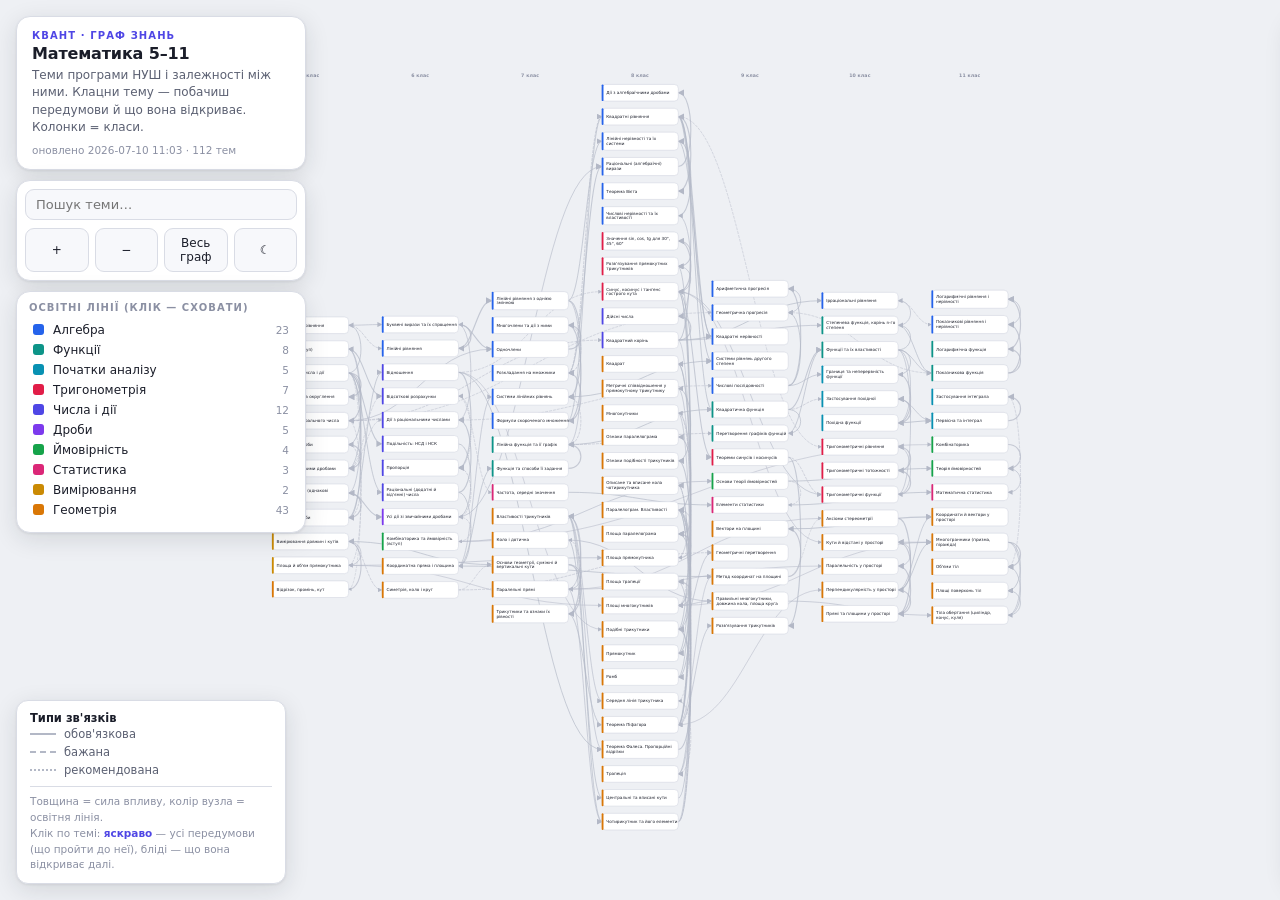
==== math.html @ bdcb6b63 "Уроки 6 класу: повний контент по всіх 8 етапах Усі 12 уроків 6 класу тепер мають наповнені етапи Спр" ====
<!doctype html>
<html lang="uk">
<head>
<meta charset="utf-8">
<meta name="viewport" content="width=device-width, initial-scale=1">
<title>Граф знань «Математика 5–11» — Квант</title>
</head>
<body>
<title>Граф знань «Математика 5–11» — Квант</title>
<style>
  :root {
    --bg:#eef0f4; --surface:#ffffff; --surface-2:#f7f8fb; --ink:#1a1d29;
    --muted:#5b6072; --faint:#8b90a3; --line:#d9dce5; --accent:#4f46e5;
    --edge:#b3b8c6; --shadow:0 6px 24px rgba(26,29,41,.12),0 1px 3px rgba(26,29,41,.08);
    --s-numbers:#4f46e5; --s-fractions:#7c3aed; --s-algebra:#2563eb; --s-functions:#0d9488;
    --s-calculus:#0891b2; --s-geometry:#d97706; --s-trigonometry:#e11d48;
    --s-probability:#16a34a; --s-data:#db2777; --s-measurement:#ca8a04;
    --node-stroke:#cdd1dd;
  }
  @media (prefers-color-scheme: dark){ :root{
    --bg:#0e1017; --surface:#191c26; --surface-2:#12151d; --ink:#e8eaf1;
    --muted:#9aa0b4; --faint:#6a7086; --line:#2a2e3c; --accent:#8b8bf5;
    --edge:#3a3f52; --shadow:0 8px 28px rgba(0,0,0,.45),0 1px 3px rgba(0,0,0,.4);
    --s-numbers:#8b8bf5; --s-fractions:#a78bfa; --s-algebra:#60a5fa; --s-functions:#2dd4bf;
    --s-calculus:#22d3ee; --s-geometry:#fbbf24; --s-trigonometry:#fb7185;
    --s-probability:#4ade80; --s-data:#f472b6; --s-measurement:#e3b341;
    --node-stroke:#333849;
  }}
  :root[data-theme="light"]{ --bg:#eef0f4;--surface:#ffffff;--surface-2:#f7f8fb;--ink:#1a1d29;--muted:#5b6072;--faint:#8b90a3;--line:#d9dce5;--accent:#4f46e5;--edge:#b3b8c6;--shadow:0 6px 24px rgba(26,29,41,.12),0 1px 3px rgba(26,29,41,.08);--s-numbers:#4f46e5;--s-fractions:#7c3aed;--s-algebra:#2563eb;--s-functions:#0d9488;--s-calculus:#0891b2;--s-geometry:#d97706;--s-trigonometry:#e11d48;--s-probability:#16a34a;--s-data:#db2777;--s-measurement:#ca8a04;--node-stroke:#cdd1dd; }
  :root[data-theme="dark"]{ --bg:#0e1017;--surface:#191c26;--surface-2:#12151d;--ink:#e8eaf1;--muted:#9aa0b4;--faint:#6a7086;--line:#2a2e3c;--accent:#8b8bf5;--edge:#3a3f52;--shadow:0 8px 28px rgba(0,0,0,.45),0 1px 3px rgba(0,0,0,.4);--s-numbers:#8b8bf5;--s-fractions:#a78bfa;--s-algebra:#60a5fa;--s-functions:#2dd4bf;--s-calculus:#22d3ee;--s-geometry:#fbbf24;--s-trigonometry:#fb7185;--s-probability:#4ade80;--s-data:#f472b6;--s-measurement:#e3b341;--node-stroke:#333849; }

  *{box-sizing:border-box;} html,body{height:100%;margin:0;}
  body{background:var(--bg);color:var(--ink);font-family:system-ui,-apple-system,"Segoe UI",Roboto,sans-serif;overflow:hidden;-webkit-font-smoothing:antialiased;}
  #app{position:fixed;inset:0;}
  svg#graph{width:100%;height:100%;display:block;touch-action:none;cursor:grab;}
  svg#graph.panning{cursor:grabbing;}

  .toolbar{position:absolute;top:16px;left:16px;z-index:5;display:flex;flex-direction:column;gap:10px;width:290px;max-width:calc(100vw - 32px);}
  .card{background:var(--surface);border:1px solid var(--line);border-radius:14px;box-shadow:var(--shadow);}
  .titlecard{padding:13px 15px;}
  .titlecard h1{margin:0;font-size:16px;letter-spacing:-.01em;}
  .titlecard p{margin:4px 0 0;font-size:12px;color:var(--muted);line-height:1.45;}
  .buildtag{margin-top:7px;font-size:10.5px;color:var(--faint);font-variant-numeric:tabular-nums;}
  .eyebrow{font-size:10px;text-transform:uppercase;letter-spacing:.11em;color:var(--accent);font-weight:600;margin-bottom:3px;}
  .searchrow{display:flex;padding:8px;gap:6px;}
  .searchrow input{flex:1;font:inherit;font-size:13px;padding:7px 10px;border:1px solid var(--line);border-radius:9px;background:var(--surface-2);color:var(--ink);}
  .searchrow input:focus{outline:2px solid var(--accent);outline-offset:1px;}
  .controls{display:flex;gap:6px;padding:0 8px 8px;}
  .controls button{flex:1;font:inherit;font-size:12px;font-weight:500;background:var(--surface-2);color:var(--ink);border:1px solid var(--line);border-radius:9px;padding:7px 4px;cursor:pointer;}
  .controls button:hover{border-color:var(--accent);}
  .controls button:focus-visible{outline:2px solid var(--accent);outline-offset:2px;}

  .strands{padding:10px 12px 12px;max-height:38vh;overflow:auto;}
  .strands h2{margin:0 0 7px;font-size:10px;text-transform:uppercase;letter-spacing:.1em;color:var(--faint);font-weight:600;}
  .srow{display:flex;align-items:center;gap:9px;font-size:12px;padding:3px 4px;border-radius:7px;cursor:pointer;color:var(--ink);user-select:none;}
  .srow:hover{background:var(--surface-2);}
  .srow.off{opacity:.4;}
  .srow .dot{width:11px;height:11px;border-radius:3px;flex:none;}
  .srow .cnt{margin-left:auto;font-size:10.5px;color:var(--faint);font-variant-numeric:tabular-nums;}

  .legend2{position:absolute;bottom:16px;left:16px;z-index:5;background:var(--surface);border:1px solid var(--line);border-radius:12px;box-shadow:var(--shadow);padding:10px 13px;font-size:11.5px;color:var(--muted);max-width:270px;}
  .legend2 b{color:var(--ink);font-weight:600;}
  .legend2 .lrow{display:flex;align-items:center;gap:8px;padding:2px 0;}
  .legend2 .ln{width:26px;height:0;border-top:2px solid var(--edge);flex:none;}
  .legend2 .hint{margin-top:7px;padding-top:7px;border-top:1px solid var(--line);font-size:10.5px;color:var(--faint);line-height:1.5;}

  .panel{position:absolute;top:16px;right:16px;bottom:16px;z-index:6;width:322px;max-width:calc(100vw - 32px);background:var(--surface);border:1px solid var(--line);border-radius:16px;box-shadow:var(--shadow);display:flex;flex-direction:column;transform:translateX(calc(100% + 24px));transition:transform .28s cubic-bezier(.4,0,.2,1);overflow:hidden;}
  .panel.open{transform:none;}
  @media (prefers-reduced-motion:reduce){.panel{transition:none;}}
  .phead{padding:17px 18px 13px;border-bottom:1px solid var(--line);position:relative;}
  .phead .chips{display:flex;gap:6px;margin-bottom:8px;flex-wrap:wrap;}
  .phead .chip{font-size:11px;font-weight:600;padding:3px 9px;border-radius:999px;color:#fff;}
  .phead .chip.grade{background:var(--surface-2);color:var(--muted);border:1px solid var(--line);}
  .phead h3{margin:0;font-size:17px;line-height:1.25;letter-spacing:-.01em;padding-right:28px;}
  .pclose{position:absolute;top:13px;right:13px;width:26px;height:26px;border:1px solid var(--line);background:var(--surface-2);border-radius:8px;cursor:pointer;color:var(--muted);font-size:14px;display:grid;place-items:center;}
  .pclose:hover{color:var(--ink);border-color:var(--accent);}
  .pbody{padding:15px 18px 20px;overflow-y:auto;}
  .metrics{display:grid;grid-template-columns:1fr 1fr 1fr;gap:8px;margin-bottom:16px;}
  .metric{background:var(--surface-2);border:1px solid var(--line);border-radius:10px;padding:8px 9px;}
  .metric .k{font-size:9.5px;text-transform:uppercase;letter-spacing:.05em;color:var(--faint);}
  .metric .v{font-size:14px;font-weight:600;margin-top:2px;font-variant-numeric:tabular-nums;}
  .slabel{font-size:10px;text-transform:uppercase;letter-spacing:.09em;color:var(--faint);font-weight:600;margin:16px 0 8px;}
  ul.clean{list-style:none;margin:0;padding:0;display:flex;flex-direction:column;gap:6px;}
  ul.clean.bul li{position:relative;padding-left:15px;font-size:12.5px;color:var(--muted);line-height:1.4;}
  ul.clean.bul li::before{content:"";position:absolute;left:2px;top:7px;width:5px;height:5px;border-radius:50%;background:var(--accent);}
  .lnode{display:flex;align-items:stretch;gap:8px;width:100%;text-align:left;background:var(--surface-2);border:1px solid var(--line);border-radius:9px;padding:8px 10px;cursor:pointer;font:inherit;color:var(--ink);}
  .lnode:hover{border-color:var(--accent);background:var(--surface);}
  .lnode:focus-visible{outline:2px solid var(--accent);outline-offset:1px;}
  .lnode .bar{width:4px;border-radius:3px;flex:none;}
  .lnode .lt{flex:1;font-size:12.5px;line-height:1.3;}
  .lnode .meta{font-size:10.5px;color:var(--faint);margin-top:2px;font-variant-numeric:tabular-nums;}
  .empty{font-size:12px;color:var(--faint);font-style:italic;}
  .pathwrap{display:flex;flex-wrap:wrap;gap:6px;}
  .pchip{font:inherit;font-size:11.5px;color:var(--ink);background:var(--surface-2);border:1px solid var(--line);border-left:3px solid var(--c,var(--accent));border-radius:7px;padding:5px 9px;cursor:pointer;line-height:1.2;text-align:left;}
  .pchip:hover{border-color:var(--accent);background:var(--surface);}
  .pchip:focus-visible{outline:2px solid var(--accent);outline-offset:1px;}
  .pchip b{color:var(--faint);font-weight:700;margin-right:4px;font-variant-numeric:tabular-nums;}
  .pathmeta{font-size:11.5px;color:var(--faint);margin-top:8px;font-variant-numeric:tabular-nums;}

  .edge{fill:none;transition:opacity .18s,stroke-width .18s;}
  .node-rect{transition:opacity .18s,stroke .18s;}
  .node-g{cursor:pointer;} .node-g text{user-select:none;pointer-events:none;}
  .hidden{display:none;} .dim{opacity:.08;} .edge.dim{opacity:.05;}
  .grade-head{font-size:13px;font-weight:700;fill:var(--faint);letter-spacing:.02em;}
  .node-title{font-size:11.5px;font-weight:500;} .node-badge{font-size:9px;font-weight:700;}
  @media (max-width:760px){ .strands,.legend2{display:none;} .toolbar{width:210px;} .panel{width:calc(100vw - 32px);} }

  /* --- Кнопка «Відкрити урок» в панелі --- */
  .open-lesson{display:flex;align-items:center;justify-content:center;gap:8px;width:100%;margin:2px 0 4px;padding:11px 14px;font:inherit;font-size:14px;font-weight:600;color:#fff;background:var(--accent);border:none;border-radius:11px;cursor:pointer;box-shadow:var(--shadow);}
  .open-lesson:hover{filter:brightness(1.06);}
  .open-lesson:focus-visible{outline:2px solid var(--ink);outline-offset:2px;}

  /* --- Модальне вікно уроку --- */
  .lesson-modal{position:fixed;inset:0;z-index:20;background:rgba(10,12,20,.55);backdrop-filter:blur(3px);display:none;align-items:flex-start;justify-content:center;padding:24px 16px;overflow:auto;}
  .lesson-modal.open{display:flex;}
  /* Повна сторінка-урок (дизайн pifagor) у fullscreen-iframe — стилі ізольовані */
  .lesson-frame{position:fixed;inset:0;z-index:30;background:var(--bg);display:none;}
  .lesson-frame.open{display:block;}
  .lesson-frame iframe{width:100%;height:100%;border:none;display:block;}
  .lesson-sheet{background:var(--bg);border:1px solid var(--line);border-radius:18px;box-shadow:0 24px 70px rgba(0,0,0,.4);width:100%;max-width:1000px;margin:auto;overflow:hidden;display:flex;flex-direction:column;max-height:calc(100vh - 48px);}
  /* Розкладка «як pifagor»: дві білі картки (степер + контент) на лавандовому тлі */
  .lesson-body-row{display:flex;align-items:stretch;flex:1;min-height:0;gap:14px;padding:14px;}
  .lesson-stepper{flex:none;width:216px;align-self:stretch;overflow-y:auto;background:var(--surface);border:1px solid var(--line);border-radius:16px;padding:16px 12px;box-shadow:var(--shadow);}
  .ls-steptitle{font-size:10px;text-transform:uppercase;letter-spacing:.11em;color:var(--faint);font-weight:700;margin:2px 0 12px 8px;}
  .ls-steplist{position:relative;display:flex;flex-direction:column;gap:2px;}
  .ls-steplist::before{content:'';position:absolute;left:18px;top:16px;bottom:16px;width:2px;background:var(--line);z-index:0;}
  .ls-step{position:relative;display:flex;align-items:center;gap:11px;width:100%;text-align:left;font:inherit;color:var(--muted);background:none;border:none;padding:8px 10px 8px 34px;border-radius:10px;cursor:pointer;transition:background .12s,color .12s;}
  .ls-step:hover{background:var(--surface-2);}
  .ls-dot{position:absolute;left:12px;top:50%;transform:translateY(-50%);width:12px;height:12px;border-radius:50%;border:2px solid var(--edge);background:var(--surface);z-index:1;transition:background .15s,border-color .15s,box-shadow .15s;}
  .ls-step .ls-ic{font-size:15px;flex:none;line-height:1;}
  .ls-step .ls-lb{font-size:13px;font-weight:600;}
  .ls-step.done{color:var(--muted);}
  .ls-step.done .ls-dot{background:var(--accent);border-color:var(--accent);}
  .ls-step.active{background:color-mix(in srgb,var(--accent) 13%,transparent);}
  .ls-step.active .ls-dot{background:var(--accent);border-color:var(--accent);box-shadow:0 0 0 4px color-mix(in srgb,var(--accent) 18%,transparent);}
  .ls-step.active .ls-lb{color:var(--accent);font-weight:700;}
  .ls-step.upcoming{color:var(--faint);}
  .ls-step.empty .ls-lb{opacity:.6;}
  .ls-step.empty.active .ls-lb{opacity:1;}
  .ls-empty{color:var(--faint);font-style:italic;font-size:14px;margin:12px 0 4px;}
  .ls-stage{scroll-margin-top:14px;}
  .ls-stage+.ls-stage{margin-top:24px;padding-top:22px;border-top:1px solid var(--line);}
  .ls-overline{display:flex;align-items:center;gap:8px;font-size:10.5px;font-weight:700;text-transform:uppercase;letter-spacing:.1em;color:var(--accent);margin:6px 0 6px;}
  .ls-overline::before{content:'';width:7px;height:7px;border-radius:50%;background:var(--accent);flex:none;}
  .ls-stage.empty .ls-overline{opacity:.6;}
  .ls-lesson-title{font-size:26px;line-height:1.15;letter-spacing:-.01em;margin:2px 0 8px;color:var(--ink);}
  @media (max-width:760px){
    .lesson-body-row{flex-direction:column;padding:10px;gap:10px;}
    .lesson-stepper{width:auto;overflow-y:visible;}
    .ls-steplist{flex-direction:row;flex-wrap:wrap;gap:4px;}
    .ls-steplist::before{display:none;}
    .ls-step{width:auto;padding:6px 10px;}
    .ls-dot{display:none;}
  }
  .lesson-topbar{flex:none;display:flex;align-items:flex-start;justify-content:space-between;gap:16px;padding:18px 22px;background:var(--surface);border-bottom:1px solid var(--line);}
  .lesson-sub{font-size:11px;text-transform:uppercase;letter-spacing:.1em;color:var(--accent);font-weight:700;}
  .lesson-topbar h2{margin:3px 0 0;font-size:22px;letter-spacing:-.01em;}
  .lesson-close{flex:none;width:34px;height:34px;border:1px solid var(--line);background:var(--surface-2);border-radius:10px;cursor:pointer;color:var(--muted);font-size:16px;display:grid;place-items:center;}
  .lesson-close:hover{color:var(--ink);border-color:var(--accent);}
  .lesson-scroll{flex:1;min-width:0;overflow-y:auto;background:var(--surface);border:1px solid var(--line);border-radius:16px;box-shadow:var(--shadow);padding:20px 30px 34px;}
  .lesson-scroll p{line-height:1.65;font-size:15.5px;color:var(--ink);margin:14px 0;}
  .lesson-scroll .muted{color:var(--muted);}
  .lesson-scroll code{background:var(--surface-2);border:1px solid var(--line);border-radius:5px;padding:1px 6px;font-family:ui-monospace,"Cascadia Code",Consolas,monospace;font-size:.92em;color:var(--accent);}
  .lesson-scroll ol,.lesson-scroll ul{line-height:1.6;font-size:15px;padding-left:22px;}
  .lesson-scroll li{margin:6px 0;}
  .fig{margin:20px 0;padding:16px;background:var(--surface);border:1px solid var(--line);border-radius:14px;text-align:center;}
  .fig svg{max-width:100%;height:auto;}
  .fig figcaption{margin-top:10px;font-size:13px;color:var(--muted);line-height:1.5;text-align:left;}
  .callout{margin:20px 0;padding:14px 16px;border-radius:12px;border:1px solid var(--line);border-left-width:4px;background:var(--surface);}
  .callout h4{margin:0 0 6px;font-size:14px;}
  .callout.rule{border-left-color:var(--accent);}
  .callout.tip{border-left-color:var(--s-functions);}
  .callout.warn{border-left-color:var(--s-recommended,#d97706);border-left-color:var(--s-geometry);}
  .example{margin:20px 0;padding:16px 18px;background:var(--surface-2);border:1px solid var(--line);border-radius:14px;}
  .example .ex-title{font-size:13px;font-weight:700;text-transform:uppercase;letter-spacing:.05em;color:var(--accent);}
  .example .ex-intro{margin:6px 0 12px;font-size:15px;}
  .ex-steps{display:flex;flex-direction:column;gap:2px;margin:0;padding:0;list-style:none;}
  .ex-step{display:grid;grid-template-columns:minmax(110px,auto) 1fr;gap:14px;align-items:baseline;padding:7px 0;border-top:1px dashed var(--line);}
  .ex-step:first-child{border-top:none;}
  .ex-expr{font-size:16px;font-weight:600;color:var(--ink);}
  /* Формули (легкий LaTeX-рендер) */
  .msqrt{display:inline-flex;align-items:flex-start;white-space:nowrap;}
  .msqrt>.mrad{font-size:1.28em;line-height:.9;margin-right:1px;}
  .msqrt>.mradx{border-top:1.6px solid currentColor;padding:.14em .28em 0 .12em;}
  .mfrac{display:inline-flex;flex-direction:column;vertical-align:middle;text-align:center;margin:0 .18em;font-size:.94em;}
  .mfrac>.mnum{border-bottom:1.6px solid currentColor;padding:0 .38em .05em;}
  .mfrac>.mden{padding:.05em .38em 0;}
  .lesson-scroll sup{font-size:.72em;line-height:0;}
  .lesson-scroll sub{font-size:.72em;line-height:0;}
  .ex-note{font-size:12.5px;color:var(--muted);}
  .ex-answer{margin-top:12px;padding:9px 13px;background:var(--accent);color:#fff;border-radius:9px;font-weight:600;font-size:14.5px;display:inline-block;}
  /* --- Квіз --- */
  .quiz{margin-top:28px;padding-top:20px;border-top:2px solid var(--line);}
  .quiz h3{font-size:18px;margin:0 0 4px;}
  .quiz .qsub{font-size:13px;color:var(--muted);margin:0 0 16px;}
  .qcard{margin:14px 0;padding:15px 16px;border:1px solid var(--line);border-radius:13px;background:var(--surface);}
  .qcard .qq{font-weight:600;font-size:15px;margin:0 0 11px;line-height:1.45;}
  .qopts{display:flex;flex-direction:column;gap:8px;}
  .qopt{display:flex;align-items:center;gap:10px;padding:10px 12px;border:1.5px solid var(--line);border-radius:10px;cursor:pointer;font-size:14.5px;transition:border-color .12s,background .12s;}
  .qopt:hover{border-color:var(--accent);}
  .qopt input{accent-color:var(--accent);width:16px;height:16px;flex:none;}
  .qopt.correct{border-color:#16a34a;background:rgba(22,163,74,.12);font-weight:600;}
  .qopt.wrong{border-color:#dc2626;background:rgba(220,38,38,.10);}
  .qopt input:disabled{cursor:default;}
  .qexplain{margin-top:10px;font-size:13.5px;color:var(--muted);line-height:1.55;display:none;}
  .qexplain.show{display:block;}
  .qexplain.ok{color:#16a34a;}
  .qexplain b{color:var(--ink);}
  .quiz-progress{height:8px;background:var(--surface-2);border:1px solid var(--line);border-radius:99px;overflow:hidden;margin:4px 0 18px;}
  .quiz-bar{height:100%;width:0;background:linear-gradient(90deg,var(--accent),#16a34a);border-radius:99px;transition:width .35s ease;}
  .quiz-actions{display:flex;align-items:center;gap:14px;margin-top:18px;flex-wrap:wrap;}
  .quiz-check{padding:11px 22px;font:inherit;font-size:15px;font-weight:600;color:#fff;background:var(--accent);border:none;border-radius:11px;cursor:pointer;}
  .quiz-check:hover{filter:brightness(1.06);}
  .quiz-score{font-size:14px;font-weight:500;color:var(--muted);}
  .quiz-done{margin-top:16px;padding:16px 18px;border-radius:13px;background:rgba(22,163,74,.12);border:1px solid #16a34a;font-size:15.5px;line-height:1.5;}
  @media (prefers-reduced-motion:reduce){.qopt,.quiz-bar{transition:none;}}
</style>

<div id="app">
  <svg id="graph" role="application" aria-label="Граф знань з математики 5–11 класи">
    <defs>
      <marker id="arrow" viewBox="0 0 8 8" refX="7" refY="4" markerWidth="6" markerHeight="6" orient="auto-start-reverse">
        <path d="M0,0 L8,4 L0,8 z" fill="context-stroke"></path>
      </marker>
    </defs>
  </svg>

  <div class="toolbar">
    <div class="card titlecard">
      <div class="eyebrow">Квант · Граф знань</div>
      <h1>Математика 5–11</h1>
      <p>Теми програми НУШ і залежності між ними. Клацни тему — побачиш передумови й що вона відкриває. Колонки = класи.</p>
      <div class="buildtag">оновлено 2026-07-10 11:03 · 112 тем</div>
    </div>
    <div class="card">
      <div class="searchrow"><input id="search" type="search" placeholder="Пошук теми…" autocomplete="off"></div>
      <div class="controls">
        <button id="zoomIn" title="Збільшити">+</button>
        <button id="zoomOut" title="Зменшити">−</button>
        <button id="reset" title="Показати весь граф">Весь граф</button>
        <button id="theme" title="Тема">☾</button>
      </div>
    </div>
    <div class="card strands" id="strands"><h2>Освітні лінії (клік — сховати)</h2></div>
  </div>

  <div class="legend2">
    <b>Типи зв'язків</b>
    <div class="lrow"><span class="ln" style="border-top-style:solid"></span> обов'язкова</div>
    <div class="lrow"><span class="ln" style="border-top-style:dashed"></span> бажана</div>
    <div class="lrow"><span class="ln" style="border-top-style:dotted"></span> рекомендована</div>
    <div class="hint">Товщина = сила впливу, колір вузла = освітня лінія.<br>Клік по темі: <b style="color:var(--accent)">яскраво</b> — усі передумови (що пройти до неї), бліді — що вона відкриває далі.</div>
  </div>

  <aside class="panel" id="panel" aria-live="polite">
    <div class="phead">
      <button class="pclose" id="pclose" aria-label="Закрити">✕</button>
      <div class="chips"><span class="chip grade" id="pGrade"></span><span class="chip" id="pStrand"></span></div>
      <h3 id="pTitle"></h3>
    </div>
    <div class="pbody" id="pbody"></div>
  </aside>

  <div class="lesson-modal" id="lessonModal" role="dialog" aria-modal="true" aria-label="Урок">
    <div class="lesson-sheet">
      <div class="lesson-topbar">
        <div class="lesson-heads"><div class="lesson-sub" id="lsSub"></div><h2 id="lsTitle"></h2></div>
        <button class="lesson-close" id="lsClose" aria-label="Закрити урок">✕</button>
      </div>
      <div class="lesson-body-row">
        <aside class="lesson-stepper" id="lsSteps" aria-label="Етапи уроку"></aside>
        <div class="lesson-scroll" id="lsBody"></div>
      </div>
    </div>
  </div>
  <div class="lesson-frame" id="lessonFrame"><iframe id="lfIframe" title="Урок" loading="lazy"></iframe></div>
</div>

<script>
const GRAPH = {"name":"Математика 5–11 (НУШ)","nodes":[{"id":"n5-natural","title":"Натуральні числа і дії","grade":5,"strand":"numbers","difficulty":1,"minutes":45,"threshold":0.8,"comp":["Виконує дії з натуральними числами"]},{"id":"n5-order-round","title":"Порівняння та округлення","grade":5,"strand":"numbers","difficulty":1,"minutes":40,"threshold":0.8,"comp":["Порівнює й округлює числа"]},{"id":"n5-powers-nat","title":"Степінь натурального числа","grade":5,"strand":"numbers","difficulty":2,"minutes":45,"threshold":0.8,"comp":["Підносить до степеня з натуральним показником"]},{"id":"n5-frac-common","title":"Звичайні дроби","grade":5,"strand":"fractions","difficulty":2,"minutes":50,"threshold":0.8,"comp":["Читає й записує звичайні дроби"]},{"id":"n5-frac-addsub-like","title":"Дії з дробами (однакові знаменники)","grade":5,"strand":"fractions","difficulty":2,"minutes":50,"threshold":0.8,"comp":["Додає й віднімає дроби з однаковими знаменниками"]},{"id":"n5-decimals","title":"Десяткові дроби","grade":5,"strand":"fractions","difficulty":2,"minutes":50,"threshold":0.8,"comp":["Читає й записує десяткові дроби"]},{"id":"n5-dec-ops","title":"Дії з десятковими дробами","grade":5,"strand":"fractions","difficulty":2,"minutes":55,"threshold":0.8,"comp":["Виконує дії з десятковими дробами"]},{"id":"n5-percent-intro","title":"Відсотки (вступ)","grade":5,"strand":"numbers","difficulty":2,"minutes":50,"threshold":0.8,"comp":["Знаходить відсоток від числа"]},{"id":"n5-geo-basic","title":"Відрізок, промінь, кут","grade":5,"strand":"geometry","difficulty":1,"minutes":45,"threshold":0.8,"comp":["Розрізняє й будує основні геометричні фігури"]},{"id":"n5-geo-measure","title":"Вимірювання довжин і кутів","grade":5,"strand":"measurement","difficulty":2,"minutes":45,"threshold":0.8,"comp":["Вимірює довжини й градусні міри кутів"]},{"id":"n5-area-rect","title":"Площа й об'єм прямокутника","grade":5,"strand":"measurement","difficulty":2,"minutes":50,"threshold":0.8,"comp":["Обчислює площу прямокутника й об'єм прямокутного паралелепіпеда"]},{"id":"n5-equations-simple","title":"Найпростіші рівняння","grade":5,"strand":"algebra","difficulty":2,"minutes":45,"threshold":0.8,"comp":["Розв'язує рівняння на основі залежностей між компонентами дій"]},{"id":"n6-divisibility","title":"Подільність: НСД і НСК","grade":6,"strand":"numbers","difficulty":3,"minutes":55,"threshold":0.8,"comp":["Знаходить НСД і НСК, застосовує ознаки подільності"]},{"id":"n6-frac-ops-full","title":"Усі дії зі звичайними дробами","grade":6,"strand":"fractions","difficulty":3,"minutes":60,"threshold":0.8,"comp":["Виконує всі дії зі звичайними дробами"]},{"id":"n6-ratio","title":"Відношення","grade":6,"strand":"numbers","difficulty":3,"minutes":45,"threshold":0.8,"comp":["Розуміє відношення двох чисел"]},{"id":"n6-proportion","title":"Пропорція","grade":6,"strand":"numbers","difficulty":3,"minutes":55,"threshold":0.8,"comp":["Розв'язує пропорції"]},{"id":"n6-percent","title":"Відсоткові розрахунки","grade":6,"strand":"numbers","difficulty":3,"minutes":55,"threshold":0.8,"comp":["Розв'язує задачі на відсотки"]},{"id":"n6-rational-neg","title":"Раціональні (додатні й від'ємні) числа","grade":6,"strand":"numbers","difficulty":3,"minutes":50,"threshold":0.8,"comp":["Розуміє від'ємні числа й модуль"]},{"id":"n6-rational-ops","title":"Дії з раціональними числами","grade":6,"strand":"numbers","difficulty":3,"minutes":55,"threshold":0.8,"comp":["Виконує дії з раціональними числами"]},{"id":"n6-coordinate","title":"Координатна пряма і площина","grade":6,"strand":"geometry","difficulty":2,"minutes":45,"threshold":0.8,"comp":["Позначає точки за координатами"]},{"id":"n6-expr-intro","title":"Буквені вирази та їх спрощення","grade":6,"strand":"algebra","difficulty":3,"minutes":50,"threshold":0.8,"comp":["Спрощує буквені вирази"]},{"id":"n6-linear-eq","title":"Лінійні рівняння","grade":6,"strand":"algebra","difficulty":3,"minutes":55,"threshold":0.8,"comp":["Розв'язує лінійні рівняння"]},{"id":"n6-geo-symmetry","title":"Симетрія, коло і круг","grade":6,"strand":"geometry","difficulty":2,"minutes":45,"threshold":0.8,"comp":["Будує симетричні фігури, розуміє коло і круг"]},{"id":"n6-prob-intro","title":"Комбінаторика та ймовірність (вступ)","grade":6,"strand":"probability","difficulty":2,"minutes":45,"threshold":0.8,"comp":["Розв'язує найпростіші комбінаторні задачі"]},{"id":"a7-monomials","title":"Одночлени","grade":7,"strand":"algebra","difficulty":3,"minutes":50,"threshold":0.8,"comp":["Виконує дії з одночленами"]},{"id":"a7-polynomials","title":"Многочлени та дії з ними","grade":7,"strand":"algebra","difficulty":3,"minutes":60,"threshold":0.8,"comp":["Додає, віднімає й множить многочлени"]},{"id":"a7-formulas","title":"Формули скороченого множення","grade":7,"strand":"algebra","difficulty":4,"minutes":60,"threshold":0.8,"comp":["Застосовує формули скороченого множення"]},{"id":"a7-factoring","title":"Розкладання на множники","grade":7,"strand":"algebra","difficulty":4,"minutes":60,"threshold":0.8,"comp":["Розкладає многочлен на множники"]},{"id":"a7-linear-eq","title":"Лінійні рівняння з однією змінною","grade":7,"strand":"algebra","difficulty":3,"minutes":50,"threshold":0.8,"comp":["Розв'язує лінійні рівняння з однією змінною"]},{"id":"a7-linear-systems","title":"Системи лінійних рівнянь","grade":7,"strand":"algebra","difficulty":4,"minutes":65,"threshold":0.8,"comp":["Розв'язує системи двох лінійних рівнянь"]},{"id":"a7-func-intro","title":"Функція та способи її задання","grade":7,"strand":"functions","difficulty":3,"minutes":50,"threshold":0.8,"comp":["Розуміє поняття функції, області визначення й значень"]},{"id":"a7-linear-func","title":"Лінійна функція та її графік","grade":7,"strand":"functions","difficulty":3,"minutes":55,"threshold":0.8,"comp":["Будує й досліджує графік лінійної функції"]},{"id":"a7-stat-intro","title":"Частота, середні значення","grade":7,"strand":"data","difficulty":2,"minutes":45,"threshold":0.8,"comp":["Обчислює частоту й середнє арифметичне"]},{"id":"g7-basics","title":"Основи геометрії, суміжні й вертикальні кути","grade":7,"strand":"geometry","difficulty":3,"minutes":50,"threshold":0.8,"comp":["Застосовує властивості кутів"]},{"id":"g7-triangles","title":"Трикутники та ознаки їх рівності","grade":7,"strand":"geometry","difficulty":3,"minutes":60,"threshold":0.8,"comp":["Доводить рівність трикутників"]},{"id":"g7-parallel","title":"Паралельні прямі","grade":7,"strand":"geometry","difficulty":3,"minutes":50,"threshold":0.8,"comp":["Застосовує ознаки й властивості паралельних прямих"]},{"id":"g7-triangle-props","title":"Властивості трикутників","grade":7,"strand":"geometry","difficulty":3,"minutes":55,"threshold":0.8,"comp":["Застосовує суму кутів і нерівність трикутника"]},{"id":"g7-circle7","title":"Коло і дотична","grade":7,"strand":"geometry","difficulty":3,"minutes":50,"threshold":0.8,"comp":["Застосовує властивості кола й дотичної"]},{"id":"a8-rational-expr","title":"Раціональні (алгебраїчні) вирази","grade":8,"strand":"algebra","difficulty":4,"minutes":60,"threshold":0.8,"comp":["Перетворює алгебраїчні дроби"]},{"id":"a8-rational-ops","title":"Дії з алгебраїчними дробами","grade":8,"strand":"algebra","difficulty":4,"minutes":65,"threshold":0.8,"comp":["Виконує дії з алгебраїчними дробами"]},{"id":"a8-roots","title":"Квадратний корінь","grade":8,"strand":"numbers","difficulty":4,"minutes":55,"threshold":0.8,"comp":["Обчислює й перетворює квадратні корені"]},{"id":"a8-real-numbers","title":"Дійсні числа","grade":8,"strand":"numbers","difficulty":3,"minutes":45,"threshold":0.8,"comp":["Розуміє множину дійсних чисел"]},{"id":"a8-quadratic-eq","title":"Квадратні рівняння","grade":8,"strand":"algebra","difficulty":4,"minutes":65,"threshold":0.8,"comp":["Розв'язує квадратні рівняння"]},{"id":"a8-vieta","title":"Теорема Вієта","grade":8,"strand":"algebra","difficulty":4,"minutes":45,"threshold":0.8,"comp":["Застосовує теорему Вієта"]},{"id":"a8-inequalities","title":"Числові нерівності та їх властивості","grade":8,"strand":"algebra","difficulty":3,"minutes":50,"threshold":0.8,"comp":["Застосовує властивості числових нерівностей"]},{"id":"a8-linear-ineq","title":"Лінійні нерівності та їх системи","grade":8,"strand":"algebra","difficulty":4,"minutes":60,"threshold":0.8,"comp":["Розв'язує лінійні нерівності та системи"]},{"id":"g8-quadrilaterals","title":"Чотирикутник та його елементи","grade":8,"strand":"geometry","difficulty":3,"minutes":50,"threshold":0.8,"comp":["Класифікує чотирикутники"]},{"id":"g8-parallelogram","title":"Паралелограм. Властивості","grade":8,"strand":"geometry","difficulty":3,"minutes":60,"threshold":0.8,"comp":["Застосовує властивості паралелограма, ромба, прямокутника"]},{"id":"g8-thales-similar","title":"Подібні трикутники","grade":8,"strand":"geometry","difficulty":4,"minutes":65,"threshold":0.8,"comp":["Застосовує подібність трикутників"]},{"id":"g8-pythagoras","title":"Теорема Піфагора","grade":8,"strand":"geometry","difficulty":4,"minutes":55,"threshold":0.8,"comp":["Застосовує теорему Піфагора"]},{"id":"g8-trig-right","title":"Синус, косинус і тангенс гострого кута","grade":8,"strand":"trigonometry","difficulty":4,"minutes":60,"threshold":0.8,"comp":["Використовує синус, косинус, тангенс гострого кута"]},{"id":"g8-area-poly","title":"Площі многокутників","grade":8,"strand":"geometry","difficulty":3,"minutes":55,"threshold":0.8,"comp":["Обчислює площі трикутників і чотирикутників"]},{"id":"a9-quadratic-ineq","title":"Квадратні нерівності","grade":9,"strand":"algebra","difficulty":4,"minutes":60,"threshold":0.8,"comp":["Розв'язує квадратні нерівності"]},{"id":"a9-quadratic-func","title":"Квадратична функція","grade":9,"strand":"functions","difficulty":4,"minutes":65,"threshold":0.8,"comp":["Будує й досліджує параболу"]},{"id":"a9-func-transform","title":"Перетворення графіків функцій","grade":9,"strand":"functions","difficulty":4,"minutes":55,"threshold":0.8,"comp":["Виконує перетворення графіків"]},{"id":"a9-systems-nonlinear","title":"Системи рівнянь другого степеня","grade":9,"strand":"algebra","difficulty":4,"minutes":65,"threshold":0.8,"comp":["Розв'язує системи нелінійних рівнянь"]},{"id":"a9-sequences","title":"Числові послідовності","grade":9,"strand":"algebra","difficulty":3,"minutes":50,"threshold":0.8,"comp":["Задає й досліджує послідовності"]},{"id":"a9-arith-prog","title":"Арифметична прогресія","grade":9,"strand":"algebra","difficulty":4,"minutes":55,"threshold":0.8,"comp":["Застосовує формули арифметичної прогресії"]},{"id":"a9-geo-prog","title":"Геометрична прогресія","grade":9,"strand":"algebra","difficulty":4,"minutes":55,"threshold":0.8,"comp":["Застосовує формули геометричної прогресії"]},{"id":"a9-prob","title":"Основи теорії ймовірностей","grade":9,"strand":"probability","difficulty":3,"minutes":50,"threshold":0.8,"comp":["Обчислює ймовірність випадкової події"]},{"id":"a9-stat","title":"Елементи статистики","grade":9,"strand":"data","difficulty":3,"minutes":45,"threshold":0.8,"comp":["Опрацьовує статистичні дані"]},{"id":"g9-trig-any","title":"Теореми синусів і косинусів","grade":9,"strand":"trigonometry","difficulty":4,"minutes":60,"threshold":0.8,"comp":["Застосовує теореми синусів і косинусів"]},{"id":"g9-solving-triangles","title":"Розв'язування трикутників","grade":9,"strand":"geometry","difficulty":4,"minutes":60,"threshold":0.8,"comp":["Розв'язує довільні трикутники"]},{"id":"g9-coordinates","title":"Метод координат на площині","grade":9,"strand":"geometry","difficulty":3,"minutes":55,"threshold":0.8,"comp":["Застосовує формули відстані й рівняння прямої/кола"]},{"id":"g9-vectors","title":"Вектори на площині","grade":9,"strand":"geometry","difficulty":4,"minutes":60,"threshold":0.8,"comp":["Виконує дії з векторами"]},{"id":"g9-circle-poly","title":"Правильні многокутники, довжина кола, площа круга","grade":9,"strand":"geometry","difficulty":3,"minutes":55,"threshold":0.8,"comp":["Обчислює довжину кола й площу круга"]},{"id":"g9-transformations","title":"Геометричні перетворення","grade":9,"strand":"geometry","difficulty":3,"minutes":50,"threshold":0.8,"comp":["Виконує рухи й перетворення подібності"]},{"id":"a10-func-props","title":"Функції та їх властивості","grade":10,"strand":"functions","difficulty":4,"minutes":60,"threshold":0.8,"comp":["Досліджує парність, монотонність, екстремуми"]},{"id":"a10-power-func","title":"Степенева функція, корінь n-го степеня","grade":10,"strand":"functions","difficulty":4,"minutes":55,"threshold":0.8,"comp":["Будує степеневу функцію, оперує коренями n-го степеня"]},{"id":"a10-roots-n","title":"Ірраціональні рівняння","grade":10,"strand":"algebra","difficulty":4,"minutes":60,"threshold":0.8,"comp":["Розв'язує ірраціональні рівняння"]},{"id":"a10-trig-func","title":"Тригонометричні функції","grade":10,"strand":"trigonometry","difficulty":5,"minutes":65,"threshold":0.8,"comp":["Будує й досліджує тригонометричні функції"]},{"id":"a10-trig-identities","title":"Тригонометричні тотожності","grade":10,"strand":"trigonometry","difficulty":5,"minutes":65,"threshold":0.8,"comp":["Перетворює тригонометричні вирази"]},{"id":"a10-trig-eq","title":"Тригонометричні рівняння","grade":10,"strand":"trigonometry","difficulty":5,"minutes":70,"threshold":0.8,"comp":["Розв'язує тригонометричні рівняння"]},{"id":"a10-limits","title":"Границя та неперервність функції","grade":10,"strand":"calculus","difficulty":5,"minutes":60,"threshold":0.8,"comp":["Обчислює границі функцій"]},{"id":"a10-derivative","title":"Похідна функції","grade":10,"strand":"calculus","difficulty":5,"minutes":70,"threshold":0.8,"comp":["Знаходить похідні функцій"]},{"id":"a10-derivative-app","title":"Застосування похідної","grade":10,"strand":"calculus","difficulty":5,"minutes":70,"threshold":0.8,"comp":["Досліджує функції за допомогою похідної"]},{"id":"g10-stereo-axioms","title":"Аксіоми стереометрії","grade":10,"strand":"geometry","difficulty":3,"minutes":45,"threshold":0.8,"comp":["Застосовує аксіоми стереометрії"]},{"id":"g10-lines-planes","title":"Прямі та площини у просторі","grade":10,"strand":"geometry","difficulty":4,"minutes":60,"threshold":0.8,"comp":["Визначає взаємне розміщення прямих і площин"]},{"id":"g10-parallelism","title":"Паралельність у просторі","grade":10,"strand":"geometry","difficulty":4,"minutes":55,"threshold":0.8,"comp":["Застосовує ознаки паралельності у просторі"]},{"id":"g10-perpendicular","title":"Перпендикулярність у просторі","grade":10,"strand":"geometry","difficulty":4,"minutes":60,"threshold":0.8,"comp":["Застосовує перпендикулярність прямих і площин"]},{"id":"g10-angles-space","title":"Кути й відстані у просторі","grade":10,"strand":"geometry","difficulty":5,"minutes":65,"threshold":0.8,"comp":["Обчислює кути й відстані у просторі"]},{"id":"a11-exponential-func","title":"Показникова функція","grade":11,"strand":"functions","difficulty":4,"minutes":55,"threshold":0.8,"comp":["Досліджує показникову функцію"]},{"id":"a11-exponential-eq","title":"Показникові рівняння і нерівності","grade":11,"strand":"algebra","difficulty":5,"minutes":65,"threshold":0.8,"comp":["Розв'язує показникові рівняння й нерівності"]},{"id":"a11-log-func","title":"Логарифмічна функція","grade":11,"strand":"functions","difficulty":5,"minutes":60,"threshold":0.8,"comp":["Оперує логарифмами, досліджує логарифмічну функцію"]},{"id":"a11-log-eq","title":"Логарифмічні рівняння і нерівності","grade":11,"strand":"algebra","difficulty":5,"minutes":65,"threshold":0.8,"comp":["Розв'язує логарифмічні рівняння й нерівності"]},{"id":"a11-antiderivative","title":"Первісна та інтеграл","grade":11,"strand":"calculus","difficulty":5,"minutes":70,"threshold":0.8,"comp":["Знаходить первісні, обчислює інтеграли"]},{"id":"a11-integral-app","title":"Застосування інтеграла","grade":11,"strand":"calculus","difficulty":5,"minutes":65,"threshold":0.8,"comp":["Обчислює площі й об'єми за допомогою інтеграла"]},{"id":"a11-combinatorics","title":"Комбінаторика","grade":11,"strand":"probability","difficulty":4,"minutes":55,"threshold":0.8,"comp":["Застосовує правила комбінаторики"]},{"id":"a11-probability","title":"Теорія ймовірностей","grade":11,"strand":"probability","difficulty":4,"minutes":60,"threshold":0.8,"comp":["Обчислює ймовірності складених подій"]},{"id":"a11-statistics","title":"Математична статистика","grade":11,"strand":"data","difficulty":4,"minutes":55,"threshold":0.8,"comp":["Аналізує статистичні розподіли"]},{"id":"g11-polyhedra","title":"Многогранники (призма, піраміда)","grade":11,"strand":"geometry","difficulty":4,"minutes":65,"threshold":0.8,"comp":["Досліджує призми й піраміди"]},{"id":"g11-round-bodies","title":"Тіла обертання (циліндр, конус, куля)","grade":11,"strand":"geometry","difficulty":4,"minutes":65,"threshold":0.8,"comp":["Досліджує тіла обертання"]},{"id":"g11-volumes","title":"Об'єми тіл","grade":11,"strand":"geometry","difficulty":5,"minutes":65,"threshold":0.8,"comp":["Обчислює об'єми многогранників і тіл обертання"]},{"id":"g11-surface-area","title":"Площі поверхонь тіл","grade":11,"strand":"geometry","difficulty":4,"minutes":60,"threshold":0.8,"comp":["Обчислює площі поверхонь тіл"]},{"id":"g11-coordinates-space","title":"Координати й вектори у просторі","grade":11,"strand":"geometry","difficulty":5,"minutes":65,"threshold":0.8,"comp":["Застосовує метод координат у просторі"]},{"id":"g8g-parallelogram-signs","title":"Ознаки паралелограма","grade":8,"strand":"geometry","difficulty":3,"minutes":45,"threshold":0.8,"comp":["Застосовує ознаки паралелограма"]},{"id":"g8g-rectangle","title":"Прямокутник","grade":8,"strand":"geometry","difficulty":2,"minutes":40,"threshold":0.8,"comp":["Знає властивості прямокутника"]},{"id":"g8g-rhombus","title":"Ромб","grade":8,"strand":"geometry","difficulty":2,"minutes":40,"threshold":0.8,"comp":["Знає властивості ромба"]},{"id":"g8g-square","title":"Квадрат","grade":8,"strand":"geometry","difficulty":2,"minutes":35,"threshold":0.8,"comp":["Знає властивості квадрата"]},{"id":"g8g-midline","title":"Середня лінія трикутника","grade":8,"strand":"geometry","difficulty":3,"minutes":40,"threshold":0.8,"comp":["Застосовує властивість середньої лінії трикутника"]},{"id":"g8g-trapezoid","title":"Трапеція","grade":8,"strand":"geometry","difficulty":3,"minutes":50,"threshold":0.8,"comp":["Знає види трапецій і середню лінію трапеції"]},{"id":"g8g-inscribed-angles","title":"Центральні та вписані кути","grade":8,"strand":"geometry","difficulty":3,"minutes":50,"threshold":0.8,"comp":["Застосовує теорему про вписаний кут"]},{"id":"g8g-inscribed-circumscribed","title":"Описане та вписане кола чотирикутника","grade":8,"strand":"geometry","difficulty":4,"minutes":50,"threshold":0.8,"comp":["Застосовує умови вписаного й описаного чотирикутника"]},{"id":"g8g-thales","title":"Теорема Фалеса. Пропорційні відрізки","grade":8,"strand":"geometry","difficulty":3,"minutes":45,"threshold":0.8,"comp":["Застосовує теорему Фалеса й пропорційні відрізки"]},{"id":"g8g-similarity-signs","title":"Ознаки подібності трикутників","grade":8,"strand":"geometry","difficulty":4,"minutes":55,"threshold":0.8,"comp":["Застосовує ознаки подібності трикутників"]},{"id":"g8g-metric-relations","title":"Метричні співвідношення у прямокутному трикутнику","grade":8,"strand":"geometry","difficulty":4,"minutes":50,"threshold":0.8,"comp":["Застосовує метричні співвідношення у прямокутному трикутнику"]},{"id":"g8g-trig-values","title":"Значення sin, cos, tg для 30°, 45°, 60°","grade":8,"strand":"trigonometry","difficulty":3,"minutes":40,"threshold":0.8,"comp":["Знає значення тригонометричних функцій для 30°, 45°, 60°"]},{"id":"g8g-solving-rt","title":"Розвʼязування прямокутних трикутників","grade":8,"strand":"trigonometry","difficulty":4,"minutes":55,"threshold":0.8,"comp":["Розвʼязує прямокутні трикутники"]},{"id":"g8g-polygons","title":"Многокутники","grade":8,"strand":"geometry","difficulty":2,"minutes":40,"threshold":0.8,"comp":["Знає означення многокутника й суму його кутів"]},{"id":"g8g-area-rectangle","title":"Площа прямокутника","grade":8,"strand":"geometry","difficulty":2,"minutes":40,"threshold":0.8,"comp":["Обчислює площу прямокутника"]},{"id":"g8g-area-parallelogram","title":"Площа паралелограма","grade":8,"strand":"geometry","difficulty":3,"minutes":45,"threshold":0.8,"comp":["Обчислює площу паралелограма"]},{"id":"g8g-area-trapezoid","title":"Площа трапеції","grade":8,"strand":"geometry","difficulty":3,"minutes":45,"threshold":0.8,"comp":["Обчислює площу трапеції"]}],"edges":[{"from":"n5-natural","to":"n5-order-round","weight":0.9,"type":"mandatory"},{"from":"n5-natural","to":"n5-powers-nat","weight":0.85,"type":"mandatory"},{"from":"n5-natural","to":"n5-frac-common","weight":0.8,"type":"mandatory"},{"from":"n5-frac-common","to":"n5-frac-addsub-like","weight":0.9,"type":"mandatory"},{"from":"n5-natural","to":"n5-decimals","weight":0.7,"type":"mandatory"},{"from":"n5-frac-common","to":"n5-decimals","weight":0.5,"type":"desirable"},{"from":"n5-decimals","to":"n5-dec-ops","weight":0.9,"type":"mandatory"},{"from":"n5-frac-addsub-like","to":"n5-percent-intro","weight":0.6,"type":"mandatory"},{"from":"n5-dec-ops","to":"n5-percent-intro","weight":0.7,"type":"mandatory"},{"from":"n5-natural","to":"n5-equations-simple","weight":0.7,"type":"mandatory"},{"from":"n5-natural","to":"n5-geo-basic","weight":0.3,"type":"desirable"},{"from":"n5-geo-basic","to":"n5-geo-measure","weight":0.85,"type":"mandatory"},{"from":"n5-geo-measure","to":"n5-area-rect","weight":0.6,"type":"mandatory"},{"from":"n5-powers-nat","to":"n5-area-rect","weight":0.4,"type":"desirable"},{"from":"n5-natural","to":"n6-divisibility","weight":0.8,"type":"mandatory"},{"from":"n5-frac-addsub-like","to":"n6-frac-ops-full","weight":0.85,"type":"mandatory"},{"from":"n6-divisibility","to":"n6-frac-ops-full","weight":0.7,"type":"mandatory"},{"from":"n5-frac-common","to":"n6-ratio","weight":0.7,"type":"mandatory"},{"from":"n6-ratio","to":"n6-proportion","weight":0.9,"type":"mandatory"},{"from":"n6-frac-ops-full","to":"n6-proportion","weight":0.5,"type":"desirable"},{"from":"n5-percent-intro","to":"n6-percent","weight":0.8,"type":"mandatory"},{"from":"n6-proportion","to":"n6-percent","weight":0.7,"type":"recommended"},{"from":"n5-dec-ops","to":"n6-percent","weight":0.4,"type":"desirable"},{"from":"n5-natural","to":"n6-rational-neg","weight":0.7,"type":"mandatory"},{"from":"n6-rational-neg","to":"n6-rational-ops","weight":0.9,"type":"mandatory"},{"from":"n5-dec-ops","to":"n6-rational-ops","weight":0.4,"type":"desirable"},{"from":"n6-rational-neg","to":"n6-coordinate","weight":0.7,"type":"mandatory"},{"from":"n5-equations-simple","to":"n6-expr-intro","weight":0.6,"type":"mandatory"},{"from":"n6-rational-ops","to":"n6-expr-intro","weight":0.6,"type":"mandatory"},{"from":"n6-expr-intro","to":"n6-linear-eq","weight":0.85,"type":"mandatory"},{"from":"n5-equations-simple","to":"n6-linear-eq","weight":0.5,"type":"desirable"},{"from":"n5-geo-measure","to":"n6-geo-symmetry","weight":0.5,"type":"desirable"},{"from":"n6-frac-ops-full","to":"n6-prob-intro","weight":0.4,"type":"desirable"},{"from":"n6-expr-intro","to":"a7-monomials","weight":0.8,"type":"mandatory"},{"from":"n5-powers-nat","to":"a7-monomials","weight":0.6,"type":"mandatory"},{"from":"a7-monomials","to":"a7-polynomials","weight":0.9,"type":"mandatory"},{"from":"a7-polynomials","to":"a7-formulas","weight":0.85,"type":"mandatory"},{"from":"a7-formulas","to":"a7-factoring","weight":0.85,"type":"mandatory"},{"from":"a7-polynomials","to":"a7-factoring","weight":0.6,"type":"desirable"},{"from":"n6-linear-eq","to":"a7-linear-eq","weight":0.9,"type":"mandatory"},{"from":"a7-linear-eq","to":"a7-linear-systems","weight":0.85,"type":"mandatory"},{"from":"n6-coordinate","to":"a7-linear-systems","weight":0.6,"type":"mandatory"},{"from":"n6-coordinate","to":"a7-func-intro","weight":0.7,"type":"mandatory"},{"from":"a7-func-intro","to":"a7-linear-func","weight":0.9,"type":"mandatory"},{"from":"a7-linear-eq","to":"a7-linear-func","weight":0.6,"type":"mandatory"},{"from":"a7-linear-func","to":"a7-linear-systems","weight":0.5,"type":"desirable"},{"from":"n6-percent","to":"a7-stat-intro","weight":0.4,"type":"desirable"},{"from":"n5-geo-measure","to":"g7-basics","weight":0.7,"type":"mandatory"},{"from":"n6-geo-symmetry","to":"g7-basics","weight":0.4,"type":"desirable"},{"from":"g7-basics","to":"g7-triangles","weight":0.85,"type":"mandatory"},{"from":"g7-basics","to":"g7-parallel","weight":0.7,"type":"mandatory"},{"from":"g7-triangles","to":"g7-triangle-props","weight":0.85,"type":"mandatory"},{"from":"g7-parallel","to":"g7-triangle-props","weight":0.6,"type":"mandatory"},{"from":"g7-triangles","to":"g7-circle7","weight":0.5,"type":"desirable"},{"from":"a7-factoring","to":"a8-rational-expr","weight":0.85,"type":"mandatory"},{"from":"n6-frac-ops-full","to":"a8-rational-expr","weight":0.6,"type":"mandatory"},{"from":"a8-rational-expr","to":"a8-rational-ops","weight":0.9,"type":"mandatory"},{"from":"n5-powers-nat","to":"a8-roots","weight":0.5,"type":"desirable"},{"from":"a8-roots","to":"a8-real-numbers","weight":0.8,"type":"mandatory"},{"from":"a7-formulas","to":"a8-quadratic-eq","weight":0.7,"type":"mandatory"},{"from":"a8-roots","to":"a8-quadratic-eq","weight":0.85,"type":"mandatory"},{"from":"a7-factoring","to":"a8-quadratic-eq","weight":0.6,"type":"desirable"},{"from":"a8-quadratic-eq","to":"a8-vieta","weight":0.9,"type":"mandatory"},{"from":"a8-real-numbers","to":"a8-inequalities","weight":0.6,"type":"mandatory"},{"from":"a8-inequalities","to":"a8-linear-ineq","weight":0.85,"type":"mandatory"},{"from":"a7-linear-eq","to":"a8-linear-ineq","weight":0.7,"type":"mandatory"},{"from":"g7-triangle-props","to":"g8-quadrilaterals","weight":0.7,"type":"mandatory"},{"from":"g7-parallel","to":"g8-quadrilaterals","weight":0.6,"type":"mandatory"},{"from":"g8-quadrilaterals","to":"g8-parallelogram","weight":0.85,"type":"mandatory"},{"from":"n6-ratio","to":"g8-thales-similar","weight":0.5,"type":"mandatory"},{"from":"g7-triangles","to":"g8-pythagoras","weight":0.7,"type":"mandatory"},{"from":"a8-roots","to":"g8-pythagoras","weight":0.5,"type":"mandatory"},{"from":"g8-thales-similar","to":"g8-pythagoras","weight":0.4,"type":"desirable"},{"from":"g8-pythagoras","to":"g8-trig-right","weight":0.8,"type":"mandatory"},{"from":"g8-thales-similar","to":"g8-trig-right","weight":0.7,"type":"mandatory"},{"from":"n6-ratio","to":"g8-trig-right","weight":0.4,"type":"desirable"},{"from":"g8-parallelogram","to":"g8-area-poly","weight":0.7,"type":"mandatory"},{"from":"n5-area-rect","to":"g8-area-poly","weight":0.5,"type":"mandatory"},{"from":"a8-quadratic-eq","to":"a9-quadratic-ineq","weight":0.85,"type":"mandatory"},{"from":"a8-linear-ineq","to":"a9-quadratic-ineq","weight":0.7,"type":"mandatory"},{"from":"a8-quadratic-eq","to":"a9-quadratic-func","weight":0.7,"type":"mandatory"},{"from":"a7-linear-func","to":"a9-quadratic-func","weight":0.7,"type":"mandatory"},{"from":"a9-quadratic-func","to":"a9-func-transform","weight":0.7,"type":"mandatory"},{"from":"a7-linear-func","to":"a9-func-transform","weight":0.5,"type":"desirable"},{"from":"a8-quadratic-eq","to":"a9-systems-nonlinear","weight":0.8,"type":"mandatory"},{"from":"a7-linear-systems","to":"a9-systems-nonlinear","weight":0.7,"type":"mandatory"},{"from":"n6-rational-ops","to":"a9-sequences","weight":0.4,"type":"desirable"},{"from":"a9-sequences","to":"a9-arith-prog","weight":0.9,"type":"mandatory"},{"from":"a9-arith-prog","to":"a9-geo-prog","weight":0.6,"type":"mandatory"},{"from":"a9-sequences","to":"a9-geo-prog","weight":0.7,"type":"mandatory"},{"from":"n5-powers-nat","to":"a9-geo-prog","weight":0.4,"type":"desirable"},{"from":"n6-prob-intro","to":"a9-prob","weight":0.6,"type":"mandatory"},{"from":"a7-stat-intro","to":"a9-stat","weight":0.7,"type":"mandatory"},{"from":"a9-prob","to":"a9-stat","weight":0.4,"type":"desirable"},{"from":"g8-trig-right","to":"g9-trig-any","weight":0.8,"type":"mandatory"},{"from":"g9-trig-any","to":"g9-solving-triangles","weight":0.9,"type":"mandatory"},{"from":"g8-pythagoras","to":"g9-solving-triangles","weight":0.6,"type":"mandatory"},{"from":"n6-coordinate","to":"g9-coordinates","weight":0.7,"type":"mandatory"},{"from":"g8-pythagoras","to":"g9-coordinates","weight":0.5,"type":"mandatory"},{"from":"g9-coordinates","to":"g9-vectors","weight":0.8,"type":"mandatory"},{"from":"g8-area-poly","to":"g9-circle-poly","weight":0.6,"type":"mandatory"},{"from":"g7-circle7","to":"g9-circle-poly","weight":0.6,"type":"mandatory"},{"from":"g8-thales-similar","to":"g9-transformations","weight":0.6,"type":"mandatory"},{"from":"n6-geo-symmetry","to":"g9-transformations","weight":0.5,"type":"desirable"},{"from":"a9-quadratic-func","to":"a10-func-props","weight":0.8,"type":"mandatory"},{"from":"a9-func-transform","to":"a10-func-props","weight":0.7,"type":"mandatory"},{"from":"a10-func-props","to":"a10-power-func","weight":0.7,"type":"mandatory"},{"from":"a8-roots","to":"a10-power-func","weight":0.6,"type":"mandatory"},{"from":"a10-power-func","to":"a10-roots-n","weight":0.6,"type":"mandatory"},{"from":"a8-roots","to":"a10-roots-n","weight":0.7,"type":"mandatory"},{"from":"g8-trig-right","to":"a10-trig-func","weight":0.6,"type":"mandatory"},{"from":"a10-func-props","to":"a10-trig-func","weight":0.6,"type":"mandatory"},{"from":"g9-trig-any","to":"a10-trig-func","weight":0.5,"type":"desirable"},{"from":"a10-trig-func","to":"a10-trig-identities","weight":0.85,"type":"mandatory"},{"from":"a10-trig-identities","to":"a10-trig-eq","weight":0.85,"type":"mandatory"},{"from":"a10-trig-func","to":"a10-trig-eq","weight":0.6,"type":"mandatory"},{"from":"a8-quadratic-eq","to":"a10-trig-eq","weight":0.4,"type":"desirable"},{"from":"a10-func-props","to":"a10-limits","weight":0.7,"type":"mandatory"},{"from":"a9-sequences","to":"a10-limits","weight":0.6,"type":"mandatory"},{"from":"a10-limits","to":"a10-derivative","weight":0.85,"type":"mandatory"},{"from":"a10-func-props","to":"a10-derivative","weight":0.6,"type":"mandatory"},{"from":"a10-derivative","to":"a10-derivative-app","weight":0.9,"type":"mandatory"},{"from":"a9-quadratic-func","to":"a10-derivative-app","weight":0.5,"type":"desirable"},{"from":"g7-parallel","to":"g10-stereo-axioms","weight":0.5,"type":"mandatory"},{"from":"g9-coordinates","to":"g10-stereo-axioms","weight":0.3,"type":"desirable"},{"from":"g10-stereo-axioms","to":"g10-lines-planes","weight":0.9,"type":"mandatory"},{"from":"g10-lines-planes","to":"g10-parallelism","weight":0.85,"type":"mandatory"},{"from":"g7-parallel","to":"g10-parallelism","weight":0.5,"type":"mandatory"},{"from":"g10-lines-planes","to":"g10-perpendicular","weight":0.8,"type":"mandatory"},{"from":"g8-pythagoras","to":"g10-perpendicular","weight":0.5,"type":"mandatory"},{"from":"g10-perpendicular","to":"g10-angles-space","weight":0.85,"type":"mandatory"},{"from":"g10-parallelism","to":"g10-angles-space","weight":0.6,"type":"mandatory"},{"from":"g8-trig-right","to":"g10-angles-space","weight":0.5,"type":"mandatory"},{"from":"a10-power-func","to":"a11-exponential-func","weight":0.7,"type":"mandatory"},{"from":"a10-func-props","to":"a11-exponential-func","weight":0.6,"type":"mandatory"},{"from":"a9-geo-prog","to":"a11-exponential-func","weight":0.4,"type":"desirable"},{"from":"a11-exponential-func","to":"a11-exponential-eq","weight":0.9,"type":"mandatory"},{"from":"a10-roots-n","to":"a11-exponential-eq","weight":0.4,"type":"desirable"},{"from":"a11-exponential-func","to":"a11-log-func","weight":0.8,"type":"mandatory"},{"from":"a11-log-func","to":"a11-log-eq","weight":0.9,"type":"mandatory"},{"from":"a11-exponential-eq","to":"a11-log-eq","weight":0.6,"type":"mandatory"},{"from":"a10-derivative","to":"a11-antiderivative","weight":0.9,"type":"mandatory"},{"from":"a10-derivative-app","to":"a11-antiderivative","weight":0.6,"type":"mandatory"},{"from":"a11-antiderivative","to":"a11-integral-app","weight":0.9,"type":"mandatory"},{"from":"n6-prob-intro","to":"a11-combinatorics","weight":0.5,"type":"mandatory"},{"from":"a11-combinatorics","to":"a11-probability","weight":0.8,"type":"mandatory"},{"from":"a9-prob","to":"a11-probability","weight":0.7,"type":"mandatory"},{"from":"a9-stat","to":"a11-statistics","weight":0.7,"type":"mandatory"},{"from":"a11-probability","to":"a11-statistics","weight":0.6,"type":"mandatory"},{"from":"g10-angles-space","to":"g11-polyhedra","weight":0.8,"type":"mandatory"},{"from":"g10-perpendicular","to":"g11-polyhedra","weight":0.7,"type":"mandatory"},{"from":"g8-area-poly","to":"g11-polyhedra","weight":0.5,"type":"mandatory"},{"from":"g11-polyhedra","to":"g11-round-bodies","weight":0.6,"type":"mandatory"},{"from":"g9-circle-poly","to":"g11-round-bodies","weight":0.6,"type":"mandatory"},{"from":"g11-polyhedra","to":"g11-volumes","weight":0.8,"type":"mandatory"},{"from":"g11-round-bodies","to":"g11-volumes","weight":0.7,"type":"mandatory"},{"from":"a11-integral-app","to":"g11-volumes","weight":0.4,"type":"desirable"},{"from":"g11-polyhedra","to":"g11-surface-area","weight":0.7,"type":"mandatory"},{"from":"g11-round-bodies","to":"g11-surface-area","weight":0.7,"type":"mandatory"},{"from":"g9-vectors","to":"g11-coordinates-space","weight":0.85,"type":"mandatory"},{"from":"g10-perpendicular","to":"g11-coordinates-space","weight":0.6,"type":"mandatory"},{"from":"g8-parallelogram","to":"g8g-parallelogram-signs","weight":0.8,"type":"mandatory"},{"from":"g8-parallelogram","to":"g8g-rectangle","weight":0.8,"type":"mandatory"},{"from":"g8-parallelogram","to":"g8g-rhombus","weight":0.8,"type":"mandatory"},{"from":"g8g-rectangle","to":"g8g-square","weight":0.7,"type":"mandatory"},{"from":"g8g-rhombus","to":"g8g-square","weight":0.7,"type":"mandatory"},{"from":"g7-triangle-props","to":"g8g-midline","weight":0.6,"type":"mandatory"},{"from":"g8-parallelogram","to":"g8g-midline","weight":0.4,"type":"desirable"},{"from":"g8-parallelogram","to":"g8g-trapezoid","weight":0.7,"type":"mandatory"},{"from":"g8g-midline","to":"g8g-trapezoid","weight":0.5,"type":"desirable"},{"from":"g7-circle7","to":"g8g-inscribed-angles","weight":0.7,"type":"mandatory"},{"from":"g8g-inscribed-angles","to":"g8g-inscribed-circumscribed","weight":0.8,"type":"mandatory"},{"from":"g8-quadrilaterals","to":"g8g-inscribed-circumscribed","weight":0.4,"type":"desirable"},{"from":"g7-triangle-props","to":"g8g-thales","weight":0.6,"type":"mandatory"},{"from":"n6-ratio","to":"g8g-thales","weight":0.7,"type":"mandatory"},{"from":"g8g-thales","to":"g8-thales-similar","weight":0.85,"type":"mandatory"},{"from":"g8-thales-similar","to":"g8g-similarity-signs","weight":0.85,"type":"mandatory"},{"from":"g8g-similarity-signs","to":"g8g-metric-relations","weight":0.7,"type":"mandatory"},{"from":"g8g-metric-relations","to":"g8-pythagoras","weight":0.6,"type":"mandatory"},{"from":"g8-trig-right","to":"g8g-trig-values","weight":0.85,"type":"mandatory"},{"from":"g8g-trig-values","to":"g8g-solving-rt","weight":0.8,"type":"mandatory"},{"from":"g8-pythagoras","to":"g8g-solving-rt","weight":0.7,"type":"mandatory"},{"from":"g8-trig-right","to":"g8g-solving-rt","weight":0.6,"type":"mandatory"},{"from":"g8-quadrilaterals","to":"g8g-polygons","weight":0.6,"type":"mandatory"},{"from":"g8g-polygons","to":"g8-area-poly","weight":0.4,"type":"desirable"},{"from":"n5-area-rect","to":"g8g-area-rectangle","weight":0.6,"type":"mandatory"},{"from":"g8g-polygons","to":"g8g-area-rectangle","weight":0.5,"type":"mandatory"},{"from":"g8g-area-rectangle","to":"g8g-area-parallelogram","weight":0.85,"type":"mandatory"},{"from":"g8-parallelogram","to":"g8g-area-parallelogram","weight":0.5,"type":"mandatory"},{"from":"g8g-area-parallelogram","to":"g8-area-poly","weight":0.7,"type":"mandatory"},{"from":"g8-area-poly","to":"g8g-area-trapezoid","weight":0.8,"type":"mandatory"},{"from":"g8g-trapezoid","to":"g8g-area-trapezoid","weight":0.6,"type":"mandatory"}]};
const LESSONS = {"n6-divisibility":{"title":"Подільність: НСД і НСК","subtitle":"6 клас · Числа","minutes":55,"sections":[{"type":"text","html":"<p>Число <b>ділиться націло</b> на інше, якщо остача дорівнює нулю. Число, яке має лише два дільники (1 і саме себе), — <b>просте</b> (2, 3, 5, 7, 11…). Якщо дільників більше — число <b>складене</b>.</p>"},{"type":"callout","kind":"rule","title":"Ознаки подільності","html":"<ul><li><b>на 2</b> — остання цифра парна;</li><li><b>на 5</b> — закінчується на 0 або 5;</li><li><b>на 10</b> — закінчується на 0;</li><li><b>на 3 (і на 9)</b> — сума цифр ділиться на 3 (на 9).</li></ul>"},{"type":"text","html":"<p><b>НСД</b> (найбільший спільний дільник) — найбільше число, на яке діляться <i>обидва</i> числа. <b>НСК</b> (найменше спільне кратне) — найменше число, яке ділиться на <i>кожне</i> з них.</p>"},{"type":"example","title":"Приклад","intro":"Знайдемо НСД(12, 18) і НСК(12, 18).","steps":[{"expr":"12 = 2·2·3","note":"розклад на прості множники"},{"expr":"18 = 2·3·3","note":""},{"expr":"НСД = 2·3 = 6","note":"спільні множники"},{"expr":"НСК = 2·2·3·3 = 36","note":"усі множники більшого набору"}],"answer":"НСД = 6, НСК = 36"},{"type":"example","stage":"practice","title":"Спробуй сам","intro":"Знайди НСД(16, 24) і НСК(16, 24). Спробуй самостійно, а тоді звір із розвʼязанням.","steps":[{"expr":"16 = 2·2·2·2","note":"розклад на прості"},{"expr":"24 = 2·2·2·3","note":""},{"expr":"НСД = 2·2·2 = 8","note":"спільні множники"},{"expr":"НСК = 2·2·2·2·3 = 48","note":"усі множники"}],"answer":"НСД = 8, НСК = 48"},{"type":"callout","kind":"tip","stage":"training","title":"Тренування — порозвʼязуй сам","html":"<ol><li>На які числа з 2, 3, 5, 9, 10 ділиться 180?</li><li>Знайди НСД(20, 30).</li><li>Знайди НСК(6, 8).</li></ol><p class=\"muted\">Відповіді: 1) на всі; 2) 10; 3) 24.</p>"},{"type":"callout","kind":"tip","stage":"summary","title":"Коротко","html":"<ul><li>Ознаки подільності на 2, 3, 5, 9, 10 — швидка перевірка без ділення.</li><li><b>НСД</b> — найбільше число, на яке діляться обидва.</li><li><b>НСК</b> — найменше число, що ділиться на кожне.</li><li>І НСД, і НСК зручно знаходити через розклад на прості множники.</li></ul>"},{"type":"callout","kind":"rule","stage":"result","title":"Ти впорався! 🎉","html":"<p>Тепер ти вмієш перевіряти подільність і знаходити НСД та НСК — це фундамент для дій зі звичайними дробами. Далі попереду саме вони.</p>"}],"quiz":[{"q":"На яке число ділиться 135?","options":["на 2","на 5","на 10","на 4"],"correct":1,"explain":"Закінчується на 5 → ділиться на 5. Непарне, тож не на 2, 10, 4."},{"q":"Яке з чисел просте?","options":["9","15","21","13"],"correct":3,"explain":"13 має лише дільники 1 і 13. Решта — складені."},{"q":"Чи ділиться 234 на 3?","options":["Так","Ні"],"correct":0,"explain":"Сума цифр 2+3+4=9 ділиться на 3 → і число ділиться."},{"q":"НСД(8, 12) = ?","options":["2","4","24","96"],"correct":1,"explain":"8=2·2·2, 12=2·2·3, спільне 2·2=4."}]},"n6-frac-ops-full":{"title":"Усі дії зі звичайними дробами","subtitle":"6 клас · Дроби","minutes":60,"sections":[{"type":"text","html":"<p>Щоб <b>додати або відняти</b> дроби з різними знаменниками, їх зводять до <b>спільного знаменника</b>. Щоб <b>помножити</b> — множать чисельники й знаменники окремо. Щоб <b>поділити</b> — множать на <b>обернений</b> дріб.</p>"},{"type":"figure","svg":"<svg viewBox=\"0 0 320 60\" role=\"img\" aria-label=\"Дріб як частина цілого\"><rect x=\"0\" y=\"6\" width=\"80\" height=\"48\" fill=\"var(--accent)\" stroke=\"var(--ink)\" stroke-width=\"1.5\"/><rect x=\"80\" y=\"6\" width=\"80\" height=\"48\" fill=\"var(--accent)\" stroke=\"var(--ink)\" stroke-width=\"1.5\"/><rect x=\"160\" y=\"6\" width=\"80\" height=\"48\" fill=\"var(--accent)\" stroke=\"var(--ink)\" stroke-width=\"1.5\"/><rect x=\"240\" y=\"6\" width=\"80\" height=\"48\" fill=\"var(--surface-2)\" stroke=\"var(--ink)\" stroke-width=\"1.5\"/><text x=\"160\" y=\"44\" text-anchor=\"middle\" font-size=\"18\" font-weight=\"700\" fill=\"#fff\">3/4</text></svg>","caption":"Дріб 3/4 — це 3 зафарбовані частини з 4 рівних."},{"type":"callout","kind":"rule","title":"Правила","html":"<ul><li>a/b + c/d — до спільного знаменника, потім додати чисельники;</li><li>a/b · c/d = (a·c)/(b·d);</li><li>a/b : c/d = a/b · d/c.</li></ul>"},{"type":"example","title":"Приклад","intro":"Обчислимо 1/2 + 1/3.","steps":[{"expr":"1/2 + 1/3","note":"спільний знаменник 6"},{"expr":"3/6 + 2/6","note":"зводимо"},{"expr":"5/6","note":"додаємо чисельники"}],"answer":"1/2 + 1/3 = 5/6"},{"type":"example","title":"Множення й ділення","intro":"Обчислимо 2/3 · 3/4 і 2/3 : 4/5.","steps":[{"expr":"2/3 · 3/4 = 6/12 = 1/2","note":"множимо й скорочуємо"},{"expr":"2/3 : 4/5 = 2/3 · 5/4 = 10/12 = 5/6","note":"множимо на обернений"}],"answer":"1/2 та 5/6"},{"type":"example","stage":"practice","title":"Спробуй сам","intro":"Обчисли 3/4 − 1/6. Спершу знайди спільний знаменник самостійно.","steps":[{"expr":"3/4 − 1/6","note":"спільний знаменник 12"},{"expr":"9/12 − 2/12","note":"зводимо"},{"expr":"7/12","note":"віднімаємо чисельники"}],"answer":"3/4 − 1/6 = 7/12"},{"type":"callout","kind":"tip","stage":"training","title":"Тренування — порозвʼязуй сам","html":"<ol><li>2/3 + 1/6</li><li>3/5 · 10/9</li><li>5/6 : 5/12</li></ol><p class=\"muted\">Відповіді: 1) 5/6; 2) 2/3; 3) 2.</p>"},{"type":"callout","kind":"tip","stage":"summary","title":"Коротко","html":"<ul><li><b>+</b> і <b>−</b>: зводимо до спільного знаменника.</li><li><b>×</b>: множимо чисельники й знаменники окремо.</li><li><b>:</b> множимо на обернений дріб.</li><li>Відповідь за змогою скорочуємо.</li></ul>"},{"type":"callout","kind":"rule","stage":"result","title":"Ти впорався! 🎉","html":"<p>Ти опанував усі чотири дії зі звичайними дробами. Це відкриває шлях до відношень, пропорцій і відсотків — наступних тем.</p>"}],"quiz":[{"q":"1/4 + 2/4 = ?","options":["3/8","3/4","2/4","3/16"],"correct":1,"explain":"Однакові знаменники → додаємо чисельники: 1+2=3, знаменник 4."},{"q":"2/5 · 3/7 = ?","options":["6/35","5/12","6/12","5/35"],"correct":0,"explain":"(2·3)/(5·7) = 6/35."},{"q":"3/4 : 1/2 = ?","options":["3/8","3/2","1/2","4/6"],"correct":1,"explain":"3/4 · 2/1 = 6/4 = 3/2."},{"q":"Спільний знаменник для 1/6 і 1/4 — це:","options":["10","24","12","2"],"correct":2,"explain":"НСК(6,4)=12."}]},"n6-ratio":{"title":"Відношення","subtitle":"6 клас · Числа","minutes":45,"sections":[{"type":"text","html":"<p><b>Відношенням</b> двох чисел a і b (b ≠ 0) називають їх частку a : b, або дріб a/b. Воно показує, <b>у скільки разів</b> одне число більше за інше або <b>яку частину</b> одне становить від іншого.</p>"},{"type":"text","html":"<p>Відношення не змінюється, якщо обидва його члени помножити або поділити на одне й те саме число (крім 0). Тому відношення можна <b>скорочувати</b>, як дроби: 6 : 8 = 3 : 4.</p>"},{"type":"example","title":"Приклад","intro":"У класі 12 хлопців і 16 дівчат. Знайдемо відношення хлопців до дівчат.","steps":[{"expr":"12 : 16","note":"записуємо відношення"},{"expr":"= 3 : 4","note":"скорочуємо на 4"}],"answer":"На кожні 3 хлопці припадає 4 дівчини"},{"type":"example","stage":"practice","title":"Спробуй сам","intro":"Скороти відношення 24 : 36. Знайди, на яке число поділити обидва члени.","steps":[{"expr":"24 : 36","note":"обидва діляться на 12"},{"expr":"= 2 : 3","note":"поділили на 12"}],"answer":"24 : 36 = 2 : 3"},{"type":"callout","kind":"tip","stage":"training","title":"Тренування — порозвʼязуй сам","html":"<ol><li>Скороти 15 : 25.</li><li>У скільки разів 42 більше за 7?</li><li>Яку частину становить 5 від 20?</li></ol><p class=\"muted\">Відповіді: 1) 3 : 5; 2) у 6 разів; 3) 1/4.</p>"},{"type":"callout","kind":"tip","stage":"summary","title":"Коротко","html":"<ul><li>Відношення a : b — це частка a/b.</li><li>Скорочується, як звичайний дріб.</li><li>Показує, у скільки разів одне більше або яку частину становить.</li></ul>"},{"type":"callout","kind":"rule","stage":"result","title":"Ти впорався! 🎉","html":"<p>Ти навчився записувати й скорочувати відношення. Наступний крок — коли два відношення рівні: це <b>пропорція</b>.</p>"}],"quiz":[{"q":"Скороти відношення 10 : 15.","options":["2 : 3","5 : 3","1 : 5","2 : 5"],"correct":0,"explain":"Ділимо обидва на 5: 2 : 3."},{"q":"У скільки разів 20 більше за 4?","options":["у 4","у 5","у 16","у 80"],"correct":1,"explain":"20 : 4 = 5."},{"q":"Відношення 4 : 6 дорівнює:","options":["2 : 3","3 : 2","4 : 3","1 : 2"],"correct":0,"explain":"Скорочуємо на 2."},{"q":"Яку частину становить 3 від 12?","options":["1/2","1/3","1/4","3/4"],"correct":2,"explain":"3 : 12 = 1/4."}]},"n6-proportion":{"title":"Пропорція","subtitle":"6 клас · Числа","minutes":55,"sections":[{"type":"text","html":"<p><b>Пропорція</b> — це рівність двох відношень: <code>a : b = c : d</code>. Числа a і d — <b>крайні</b> члени, b і c — <b>середні</b>.</p>"},{"type":"callout","kind":"rule","title":"Основна властивість пропорції","html":"<p>Добуток крайніх членів дорівнює добутку середніх: <code>a · d = b · c</code>. Звідси знаходять невідомий член пропорції.</p>"},{"type":"example","title":"Приклад","intro":"Знайдемо x з пропорції 3 : 4 = x : 20.","steps":[{"expr":"3 : 4 = x : 20","note":"пропорція"},{"expr":"4 · x = 3 · 20","note":"основна властивість"},{"expr":"4x = 60","note":""},{"expr":"x = 15","note":"ділимо на 4"}],"answer":"x = 15"},{"type":"example","stage":"practice","title":"Спробуй сам","intro":"Знайди x із пропорції 6 : x = 9 : 15. Використай основну властивість.","steps":[{"expr":"6 : x = 9 : 15","note":"пропорція"},{"expr":"9 · x = 6 · 15","note":"добуток крайніх = добутку середніх"},{"expr":"9x = 90","note":""},{"expr":"x = 10","note":"ділимо на 9"}],"answer":"x = 10"},{"type":"callout","kind":"tip","stage":"training","title":"Тренування — порозвʼязуй сам","html":"<ol><li>4 : 7 = x : 21</li><li>x : 5 = 8 : 10</li><li>3 : x = 12 : 20</li></ol><p class=\"muted\">Відповіді: 1) x = 12; 2) x = 4; 3) x = 5.</p>"},{"type":"callout","kind":"tip","stage":"summary","title":"Коротко","html":"<ul><li>Пропорція — рівність двох відношень a : b = c : d.</li><li>Основна властивість: a · d = b · c.</li><li>Звідси знаходимо будь-який невідомий член.</li></ul>"},{"type":"callout","kind":"rule","stage":"result","title":"Ти впорався! 🎉","html":"<p>Пропорція — потужний інструмент: з нею розвʼязують задачі на масштаб, рецепти й <b>відсотки</b>, до яких переходимо далі.</p>"}],"quiz":[{"q":"Знайди x: 2 : 5 = x : 15.","options":["6","3","10","7.5"],"correct":0,"explain":"5x = 2·15 = 30 → x = 6."},{"q":"Основна властивість пропорції a:b=c:d — це:","options":["a+d=b+c","a·d=b·c","a·b=c·d","a:d=b:c"],"correct":1,"explain":"Добуток крайніх = добутку середніх."},{"q":"Чи правильна пропорція 2:3 = 8:12?","options":["Так","Ні"],"correct":0,"explain":"2·12 = 24 = 3·8. Правильна."},{"q":"Знайди x: x : 6 = 10 : 4.","options":["15","12","24","2.4"],"correct":0,"explain":"4x = 6·10 = 60 → x = 15."}]},"n6-percent":{"title":"Відсоткові розрахунки","subtitle":"6 клас · Числа","minutes":55,"sections":[{"type":"text","html":"<p><b>Відсоток</b> — це сота частина числа: 1% = 1/100 = 0,01. Три головні типи задач:</p>"},{"type":"callout","kind":"rule","title":"Три типи задач","html":"<ol><li><b>Знайти відсоток від числа:</b> число · відсоток. <span class=\"muted\">20% від 150 = 150·0,2 = 30</span></li><li><b>Знайти число за відсотком:</b> частина : відсоток. <span class=\"muted\">30 — це 20%, усе = 30:0,2 = 150</span></li><li><b>Скільки відсотків одне від іншого:</b> частина : ціле · 100%.</li></ol>"},{"type":"example","title":"Приклад","intro":"У магазині знижка 15% на куртку за 800 грн. Скільки коштує куртка зі знижкою?","steps":[{"expr":"800 · 0,15 = 120","note":"сума знижки"},{"expr":"800 − 120 = 680","note":"ціна зі знижкою"}],"answer":"680 грн"},{"type":"example","stage":"practice","title":"Спробуй сам","intro":"Товар коштував 1200 грн і подорожчав на 8%. Скільки він коштує тепер?","steps":[{"expr":"1200 · 0,08 = 96","note":"сума підвищення"},{"expr":"1200 + 96 = 1296","note":"нова ціна"}],"answer":"1296 грн"},{"type":"callout","kind":"tip","stage":"training","title":"Тренування — порозвʼязуй сам","html":"<ol><li>Знайди 40% від 250.</li><li>12 — це 30% числа. Яке число?</li><li>Скільки відсотків становить 18 від 72?</li></ol><p class=\"muted\">Відповіді: 1) 100; 2) 40; 3) 25%.</p>"},{"type":"callout","kind":"tip","stage":"summary","title":"Коротко","html":"<ul><li>1% = 0,01 (сота частина).</li><li>Відсоток від числа: множимо.</li><li>Число за відсотком: ділимо.</li><li>Скільки відсотків: частина : ціле · 100%.</li></ul>"},{"type":"callout","kind":"rule","stage":"result","title":"Ти впорався! 🎉","html":"<p>Відсотки — усюди: знижки, податки, банківські ставки. Ти вже вмієш рахувати всі три типи задач. Далі — світ <b>відʼємних чисел</b>.</p>"}],"quiz":[{"q":"Скільки становить 25% від 80?","options":["20","25","55","32"],"correct":0,"explain":"80 · 0,25 = 20."},{"q":"10% числа дорівнює 7. Яке число?","options":["70","17","0,7","77"],"correct":0,"explain":"7 : 0,1 = 70."},{"q":"Скільки відсотків становить 15 від 60?","options":["15%","25%","40%","4%"],"correct":1,"explain":"15 : 60 · 100% = 25%."},{"q":"Ціна 200 грн зросла на 5%. Нова ціна:","options":["205","210","250","195"],"correct":1,"explain":"200 · 0,05 = 10; 200+10 = 210."}]},"n6-rational-neg":{"title":"Раціональні (додатні й відʼємні) числа","subtitle":"6 клас · Числа","minutes":50,"sections":[{"type":"text","html":"<p><b>Відʼємні числа</b> розташовані на числовій прямій ліворуч від нуля. Разом з додатними й нулем вони утворюють <b>раціональні числа</b>. Приклади з життя: температура −5 °C, борг, глибина.</p>"},{"type":"figure","svg":"<svg viewBox=\"0 0 360 90\" role=\"img\" aria-label=\"Числова пряма з відʼємними числами\"><line x1=\"24\" y1=\"50\" x2=\"336\" y2=\"50\" stroke=\"var(--ink)\" stroke-width=\"2\"/><polygon points=\"336,50 326,45 326,55\" fill=\"var(--ink)\"/><polygon points=\"24,50 34,45 34,55\" fill=\"var(--ink)\"/><line x1=\"24\" y1=\"45\" x2=\"24\" y2=\"55\" stroke=\"var(--ink)\" stroke-width=\"2\"/><text x=\"24\" y=\"72\" text-anchor=\"middle\" font-size=\"11\" fill=\"var(--faint)\">-5</text><line x1=\"55.2\" y1=\"45\" x2=\"55.2\" y2=\"55\" stroke=\"var(--ink)\" stroke-width=\"2\"/><text x=\"55.2\" y=\"72\" text-anchor=\"middle\" font-size=\"11\" fill=\"var(--faint)\">-4</text><line x1=\"86.4\" y1=\"45\" x2=\"86.4\" y2=\"55\" stroke=\"var(--ink)\" stroke-width=\"2\"/><text x=\"86.4\" y=\"72\" text-anchor=\"middle\" font-size=\"11\" fill=\"var(--faint)\">-3</text><line x1=\"117.6\" y1=\"45\" x2=\"117.6\" y2=\"55\" stroke=\"var(--ink)\" stroke-width=\"2\"/><text x=\"117.6\" y=\"72\" text-anchor=\"middle\" font-size=\"11\" fill=\"var(--faint)\">-2</text><line x1=\"148.8\" y1=\"45\" x2=\"148.8\" y2=\"55\" stroke=\"var(--ink)\" stroke-width=\"2\"/><text x=\"148.8\" y=\"72\" text-anchor=\"middle\" font-size=\"11\" fill=\"var(--faint)\">-1</text><line x1=\"180\" y1=\"45\" x2=\"180\" y2=\"55\" stroke=\"var(--ink)\" stroke-width=\"2\"/><text x=\"180\" y=\"72\" text-anchor=\"middle\" font-size=\"11\" fill=\"var(--faint)\">0</text><line x1=\"211.2\" y1=\"45\" x2=\"211.2\" y2=\"55\" stroke=\"var(--ink)\" stroke-width=\"2\"/><text x=\"211.2\" y=\"72\" text-anchor=\"middle\" font-size=\"11\" fill=\"var(--faint)\">1</text><line x1=\"242.4\" y1=\"45\" x2=\"242.4\" y2=\"55\" stroke=\"var(--ink)\" stroke-width=\"2\"/><text x=\"242.4\" y=\"72\" text-anchor=\"middle\" font-size=\"11\" fill=\"var(--faint)\">2</text><line x1=\"273.6\" y1=\"45\" x2=\"273.6\" y2=\"55\" stroke=\"var(--ink)\" stroke-width=\"2\"/><text x=\"273.6\" y=\"72\" text-anchor=\"middle\" font-size=\"11\" fill=\"var(--faint)\">3</text><line x1=\"304.8\" y1=\"45\" x2=\"304.8\" y2=\"55\" stroke=\"var(--ink)\" stroke-width=\"2\"/><text x=\"304.8\" y=\"72\" text-anchor=\"middle\" font-size=\"11\" fill=\"var(--faint)\">4</text><line x1=\"336\" y1=\"45\" x2=\"336\" y2=\"55\" stroke=\"var(--ink)\" stroke-width=\"2\"/><text x=\"336\" y=\"72\" text-anchor=\"middle\" font-size=\"11\" fill=\"var(--faint)\">5</text><circle cx=\"180\" cy=\"50\" r=\"4\" fill=\"var(--faint)\"/><circle cx=\"86.4\" cy=\"50\" r=\"7\" fill=\"var(--accent)\"/><text x=\"86.4\" y=\"30\" text-anchor=\"middle\" font-size=\"13\" font-weight=\"700\" fill=\"var(--accent)\">−3</text></svg>","caption":"Що лівіше число на прямій — то воно менше. Тут позначено −3."},{"type":"text","html":"<p><b>Модуль</b> числа |a| — це відстань від нуля до числа. Він завжди невідʼємний: |−3| = 3, |3| = 3. <b>Протилежні</b> числа (−3 і 3) мають однаковий модуль.</p>"},{"type":"example","title":"Приклад","intro":"Порівняй числа −6 і −2 та знайди модуль кожного.","steps":[{"expr":"−6 < −2","note":"−6 лівіше на прямій"},{"expr":"|−6| = 6,  |−2| = 2","note":"модуль — відстань до нуля"}],"answer":"−6 < −2;  |−6| = 6,  |−2| = 2"},{"type":"example","stage":"practice","title":"Спробуй сам","intro":"Розташуй за зростанням числа: −4, 2, −7, 0, 5.","steps":[{"expr":"Найменші — відʼємні з більшим модулем","note":"−7, потім −4"},{"expr":"−7 < −4 < 0 < 2 < 5","note":"зліва направо на прямій"}],"answer":"−7, −4, 0, 2, 5"},{"type":"callout","kind":"tip","stage":"training","title":"Тренування — порозвʼязуй сам","html":"<ol><li>Обчисли |−15|.</li><li>Назви протилежне до −6.</li><li>Що більше: −3 чи −9?</li></ol><p class=\"muted\">Відповіді: 1) 15; 2) 6; 3) −3.</p>"},{"type":"callout","kind":"tip","stage":"summary","title":"Коротко","html":"<ul><li>Відʼємні числа — ліворуч від нуля.</li><li>Що лівіше число, то воно менше.</li><li>|a| — відстань до нуля, завжди невідʼємна.</li><li>Протилежні числа мають однаковий модуль.</li></ul>"},{"type":"callout","kind":"rule","stage":"result","title":"Ти впорався! 🎉","html":"<p>Тепер відʼємні числа й модуль для тебе зрозумілі. Далі навчимося <b>додавати, віднімати, множити й ділити</b> їх за правилами знаків.</p>"}],"quiz":[{"q":"Яке число менше: −5 чи −2?","options":["−5","−2","рівні"],"correct":0,"explain":"−5 лівіше на прямій, тож менше."},{"q":"|−7| = ?","options":["−7","7","0","1/7"],"correct":1,"explain":"Модуль — відстань до нуля, завжди невідʼємний."},{"q":"Протилежне до 8 — це:","options":["1/8","0","−8","8"],"correct":2,"explain":"Протилежне число має той самий модуль і інший знак."},{"q":"Яке число найбільше?","options":["−10","−1","0","−100"],"correct":2,"explain":"Нуль більший за всі відʼємні."}]},"n6-rational-ops":{"title":"Дії з раціональними числами","subtitle":"6 клас · Числа","minutes":55,"sections":[{"type":"text","stage":"goal","html":"<p>Уміння впевнено рахувати з відʼємними числами — ключ до всієї алгебри. Розберемося з <b>правилами знаків</b> для додавання, віднімання, множення й ділення.</p>"},{"type":"callout","kind":"rule","title":"Правила знаків","html":"<ul><li>Сума двох відʼємних — відʼємна: −3 + (−4) = −7.</li><li>Множення/ділення: <b>однакові знаки → «+»</b>, <b>різні знаки → «−»</b>.</li><li>Відняти число — те саме, що додати протилежне: 5 − 8 = 5 + (−8) = −3.</li></ul>"},{"type":"example","title":"Приклад","intro":"Обчислимо −6 + 10 − 4 · (−2).","steps":[{"expr":"−6 + 10 − 4·(−2)","note":"спочатку множення"},{"expr":"−6 + 10 − (−8)","note":"4·(−2) = −8"},{"expr":"−6 + 10 + 8","note":"мінус на мінус → плюс"},{"expr":"= 12","note":""}],"answer":"12"},{"type":"example","stage":"practice","title":"Спробуй сам","intro":"Обчисли −8 − (−5) + 3·(−2). Памʼятай про порядок дій і правила знаків.","steps":[{"expr":"−8 − (−5) + 3·(−2)","note":"спочатку множення"},{"expr":"−8 + 5 − 6","note":"мінус на мінус → плюс"},{"expr":"= −9","note":""}],"answer":"−9"},{"type":"callout","kind":"tip","stage":"training","title":"Тренування — порозвʼязуй сам","html":"<ol><li>−9 + 4</li><li>(−6) · (−7)</li><li>(−20) : 5</li></ol><p class=\"muted\">Відповіді: 1) −5; 2) 42; 3) −4.</p>"},{"type":"callout","kind":"tip","stage":"summary","title":"Коротко","html":"<ul><li>× та : : однакові знаки → «+», різні → «−».</li><li>Відняти число = додати протилежне.</li><li>Спочатку множення й ділення, потім додавання й віднімання.</li></ul>"},{"type":"callout","kind":"rule","stage":"result","title":"Ти впорався! 🎉","html":"<p>Дії зі знаками — база всієї алгебри. Ти вже впевнено з ними працюєш. Далі — <b>координатна площина</b> й буквені вирази.</p>"}],"quiz":[{"q":"−7 + 3 = ?","options":["−4","4","−10","10"],"correct":0,"explain":"Різні знаки — віднімаємо модулі, знак більшого: −4."},{"q":"(−5) · (−4) = ?","options":["−20","20","−9","9"],"correct":1,"explain":"Однакові знаки → плюс: 20."},{"q":"(−12) : 3 = ?","options":["−4","4","−9","−15"],"correct":0,"explain":"Різні знаки → мінус: −4."},{"q":"2 − 9 = ?","options":["7","−7","−11","11"],"correct":1,"explain":"2 + (−9) = −7."}]},"n6-coordinate":{"title":"Координатна пряма і площина","subtitle":"6 клас · Геометрія","minutes":45,"sections":[{"type":"text","html":"<p><b>Координатна площина</b> утворена двома перпендикулярними осями: горизонтальна <b>Ox</b> (абсцис) і вертикальна <b>Oy</b> (ординат). Точка задається парою чисел — <b>координатами</b> (x; y).</p>"},{"type":"figure","svg":"\n<svg viewBox=\"0 0 220 200\" role=\"img\" aria-label=\"Координатна площина з точкою A(3;2)\">\n  <line x1=\"10\" y1=\"150\" x2=\"210\" y2=\"150\" stroke=\"var(--ink)\" stroke-width=\"1.5\"/>\n  <line x1=\"70\" y1=\"20\" x2=\"70\" y2=\"190\" stroke=\"var(--ink)\" stroke-width=\"1.5\"/>\n  <polygon points=\"210,150 202,146 202,154\" fill=\"var(--ink)\"/>\n  <polygon points=\"70,20 66,28 74,28\" fill=\"var(--ink)\"/>\n  <text x=\"204\" y=\"167\" font-size=\"12\" fill=\"var(--faint)\">x</text>\n  <text x=\"56\" y=\"28\" font-size=\"12\" fill=\"var(--faint)\">y</text>\n  <text x=\"60\" y=\"167\" font-size=\"11\" fill=\"var(--faint)\">0</text>\n  <line x1=\"130\" y1=\"150\" x2=\"130\" y2=\"90\" stroke=\"var(--faint)\" stroke-width=\"1\" stroke-dasharray=\"3 3\"/>\n  <line x1=\"70\" y1=\"90\" x2=\"130\" y2=\"90\" stroke=\"var(--faint)\" stroke-width=\"1\" stroke-dasharray=\"3 3\"/>\n  <circle cx=\"130\" cy=\"90\" r=\"5\" fill=\"var(--accent)\"/>\n  <text x=\"138\" y=\"86\" font-size=\"13\" font-weight=\"700\" fill=\"var(--accent)\">A(3; 2)</text>\n  <text x=\"130\" y=\"167\" text-anchor=\"middle\" font-size=\"11\" fill=\"var(--faint)\">3</text>\n  <text x=\"60\" y=\"94\" text-anchor=\"end\" font-size=\"11\" fill=\"var(--faint)\">2</text>\n</svg>","caption":"Точка A(3; 2): 3 кроки праворуч по осі x, 2 вгору по осі y."},{"type":"callout","kind":"tip","title":"Порядок важливий","html":"<p>Спочатку завжди x (праворуч/ліворуч), потім y (вгору/вниз). Точка (3; 2) і (2; 3) — різні!</p>"},{"type":"example","title":"Приклад","intro":"Опиши, як побудувати точку K(−3; 2) від початку координат.","steps":[{"expr":"x = −3 → 3 кроки ліворуч","note":"відʼємна абсциса"},{"expr":"y = 2 → 2 кроки вгору","note":"додатна ордината"}],"answer":"ліворуч 3, потім угору 2"},{"type":"example","stage":"practice","title":"Спробуй сам","intro":"Назви координати точки, що лежить на 5 кроків праворуч і 3 кроки вниз від початку координат.","steps":[{"expr":"праворуч 5 → x = 5","note":"по осі x"},{"expr":"вниз 3 → y = −3","note":"вниз — відʼємна ордината"}],"answer":"(5; −3)"},{"type":"callout","kind":"tip","stage":"training","title":"Тренування — порозвʼязуй сам","html":"<ol><li>На якій осі лежить точка (0; −7)?</li><li>Яка перша координата точки (8; 2)?</li><li>Чи однакові точки (1; 4) і (4; 1)?</li></ol><p class=\"muted\">Відповіді: 1) на осі Oy; 2) 8; 3) ні, різні.</p>"},{"type":"callout","kind":"tip","stage":"summary","title":"Коротко","html":"<ul><li>Дві осі: Ox (абсцис) і Oy (ординат).</li><li>Точка задається парою (x; y).</li><li>Спочатку x, потім y — порядок важливий.</li></ul>"},{"type":"callout","kind":"rule","stage":"result","title":"Ти впорався! 🎉","html":"<p>Координати — це мова графіків і карт. Уміння ставити й читати точки знадобиться скрізь: від функцій до геометрії.</p>"}],"quiz":[{"q":"Яка координата записується першою?","options":["y","x","будь-яка","нуль"],"correct":1,"explain":"Спочатку абсциса x, потім ордината y."},{"q":"Точка (0; 4) лежить на осі:","options":["Ox","Oy","ніде","обох"],"correct":1,"explain":"x=0 → точка на вертикальній осі Oy."},{"q":"Скільки кроків праворуч робимо для точки (5; 1)?","options":["1","5","6","0"],"correct":1,"explain":"x = 5 — 5 кроків по осі x."},{"q":"Точки (2;3) і (3;2) — це:","options":["одна точка","різні точки"],"correct":1,"explain":"Порядок координат різний → різні точки."}]},"n6-expr-intro":{"title":"Буквені вирази та їх спрощення","subtitle":"6 клас · Алгебра","minutes":50,"sections":[{"type":"text","html":"<p>У <b>буквених виразах</b> числа замінюють буквами (змінними). <b>Подібні доданки</b> мають однакову буквену частину: 3a і 5a. Їх можна <b>зводити</b> (додавати коефіцієнти): 3a + 5a = 8a.</p>"},{"type":"callout","kind":"rule","title":"Розкриття дужок","html":"<ul><li>Перед дужками «+» — знаки всередині не змінюються: a + (b − c) = a + b − c.</li><li>Перед дужками «−» — усі знаки змінюються: a − (b − c) = a − b + c.</li><li>Множник перед дужками множиться на кожен доданок: 3(x + 2) = 3x + 6.</li></ul>"},{"type":"example","title":"Приклад","intro":"Спростимо вираз 2(x + 3) − (x − 4).","steps":[{"expr":"2(x + 3) − (x − 4)","note":""},{"expr":"2x + 6 − x + 4","note":"розкрили дужки"},{"expr":"x + 10","note":"звели подібні"}],"answer":"x + 10"},{"type":"example","stage":"practice","title":"Спробуй сам","intro":"Спрости вираз 3(2a − 1) + 4a. Спершу розкрий дужки, потім зведи подібні.","steps":[{"expr":"3(2a − 1) + 4a","note":""},{"expr":"6a − 3 + 4a","note":"розкрили дужки"},{"expr":"10a − 3","note":"звели подібні"}],"answer":"10a − 3"},{"type":"callout","kind":"tip","stage":"training","title":"Тренування — порозвʼязуй сам","html":"<ol><li>5x + 2x − x</li><li>Розкрий дужки: −(y − 7)</li><li>2(b + 4) − b</li></ol><p class=\"muted\">Відповіді: 1) 6x; 2) −y + 7; 3) b + 8.</p>"},{"type":"callout","kind":"tip","stage":"summary","title":"Коротко","html":"<ul><li>Подібні доданки (однакова буква) зводять.</li><li>Перед дужками «−» — усі знаки всередині міняються.</li><li>Множник перед дужками множимо на кожен доданок.</li></ul>"},{"type":"callout","kind":"rule","stage":"result","title":"Ти впорався! 🎉","html":"<p>Спрощення виразів — це підготовка до головного: <b>рівнянь</b>. Саме ними ти займешся в наступному уроці.</p>"}],"quiz":[{"q":"4a + 3a = ?","options":["7a","12a","7a²","43a"],"correct":0,"explain":"Подібні доданки: 4+3=7, буква a."},{"q":"Розкрий: 5(x − 2).","options":["5x − 2","5x − 10","x − 10","5x + 10"],"correct":1,"explain":"Множимо 5 на кожен доданок."},{"q":"Спрости: a − (a − 3).","options":["0","3","2a − 3","−3"],"correct":1,"explain":"a − a + 3 = 3."},{"q":"2x + 5 − x = ?","options":["x + 5","3x + 5","2x + 5","7x"],"correct":0,"explain":"2x − x = x, лишається +5."}]},"n6-linear-eq":{"title":"Лінійні рівняння","subtitle":"6 клас · Алгебра","minutes":55,"sections":[{"type":"text","html":"<p><b>Рівняння</b> — рівність із невідомим (найчастіше <i>x</i>). <b>Розвʼязати</b> — знайти всі <b>корені</b>: значення, при яких рівність правильна. У рівнянні <code>x + 3 = 7</code> корінь <code>x = 4</code>.</p>"},{"type":"figure","svg":"\n<svg viewBox=\"0 0 340 190\" role=\"img\" aria-label=\"Терези: рівняння як рівновага\">\n  <line x1=\"170\" y1=\"20\" x2=\"170\" y2=\"150\" stroke=\"var(--ink)\" stroke-width=\"3\"/>\n  <line x1=\"60\" y1=\"42\" x2=\"280\" y2=\"42\" stroke=\"var(--ink)\" stroke-width=\"3\"/>\n  <polygon points=\"170,150 150,178 190,178\" fill=\"var(--ink)\"/>\n  <circle cx=\"170\" cy=\"20\" r=\"6\" fill=\"var(--accent)\"/>\n  <line x1=\"90\" y1=\"42\" x2=\"90\" y2=\"80\" stroke=\"var(--faint)\" stroke-width=\"2\"/>\n  <path d=\"M60 80 A30 18 0 0 0 120 80 Z\" fill=\"none\" stroke=\"var(--ink)\" stroke-width=\"2.5\"/>\n  <text x=\"90\" y=\"72\" text-anchor=\"middle\" font-size=\"19\" font-weight=\"700\" fill=\"var(--accent)\">x + 3</text>\n  <line x1=\"250\" y1=\"42\" x2=\"250\" y2=\"80\" stroke=\"var(--faint)\" stroke-width=\"2\"/>\n  <path d=\"M220 80 A30 18 0 0 0 280 80 Z\" fill=\"none\" stroke=\"var(--ink)\" stroke-width=\"2.5\"/>\n  <text x=\"250\" y=\"72\" text-anchor=\"middle\" font-size=\"19\" font-weight=\"700\" fill=\"var(--ink)\">7</text>\n  <text x=\"170\" y=\"176\" text-anchor=\"middle\" font-size=\"13\" fill=\"var(--faint)\">рівність = рівновага</text>\n</svg>","caption":"Рівняння — як терези: ліва частина «важить» стільки ж, скільки права."},{"type":"callout","kind":"rule","title":"Два правила","html":"<ol><li><b>Перенесення доданка</b> в іншу частину зі <b>зміною знака</b>: x + 3 = 7 → x = 7 − 3.</li><li><b>Ділення обох частин</b> на одне й те саме число (≠ 0): 5x = 20 → x = 4.</li></ol>"},{"type":"example","title":"Приклад","intro":"Розвʼяжемо 5x − 8 = 12.","steps":[{"expr":"5x − 8 = 12","note":""},{"expr":"5x = 20","note":"перенесли −8"},{"expr":"x = 4","note":"поділили на 5"}],"answer":"x = 4"},{"type":"figure","svg":"<svg viewBox=\"0 0 360 90\" role=\"img\" aria-label=\"Числова пряма\"><line x1=\"24\" y1=\"50\" x2=\"336\" y2=\"50\" stroke=\"var(--ink)\" stroke-width=\"2\"/><polygon points=\"336,50 326,45 326,55\" fill=\"var(--ink)\"/><line x1=\"24\" y1=\"45\" x2=\"24\" y2=\"55\" stroke=\"var(--ink)\" stroke-width=\"2\"/><text x=\"24\" y=\"72\" text-anchor=\"middle\" font-size=\"12\" fill=\"var(--faint)\">0</text><line x1=\"63\" y1=\"45\" x2=\"63\" y2=\"55\" stroke=\"var(--ink)\" stroke-width=\"2\"/><text x=\"63\" y=\"72\" text-anchor=\"middle\" font-size=\"12\" fill=\"var(--faint)\">1</text><line x1=\"102\" y1=\"45\" x2=\"102\" y2=\"55\" stroke=\"var(--ink)\" stroke-width=\"2\"/><text x=\"102\" y=\"72\" text-anchor=\"middle\" font-size=\"12\" fill=\"var(--faint)\">2</text><line x1=\"141\" y1=\"45\" x2=\"141\" y2=\"55\" stroke=\"var(--ink)\" stroke-width=\"2\"/><text x=\"141\" y=\"72\" text-anchor=\"middle\" font-size=\"12\" fill=\"var(--faint)\">3</text><line x1=\"180\" y1=\"45\" x2=\"180\" y2=\"55\" stroke=\"var(--ink)\" stroke-width=\"2\"/><text x=\"180\" y=\"72\" text-anchor=\"middle\" font-size=\"12\" fill=\"var(--faint)\">4</text><line x1=\"219\" y1=\"45\" x2=\"219\" y2=\"55\" stroke=\"var(--ink)\" stroke-width=\"2\"/><text x=\"219\" y=\"72\" text-anchor=\"middle\" font-size=\"12\" fill=\"var(--faint)\">5</text><line x1=\"258\" y1=\"45\" x2=\"258\" y2=\"55\" stroke=\"var(--ink)\" stroke-width=\"2\"/><text x=\"258\" y=\"72\" text-anchor=\"middle\" font-size=\"12\" fill=\"var(--faint)\">6</text><line x1=\"297\" y1=\"45\" x2=\"297\" y2=\"55\" stroke=\"var(--ink)\" stroke-width=\"2\"/><text x=\"297\" y=\"72\" text-anchor=\"middle\" font-size=\"12\" fill=\"var(--faint)\">7</text><line x1=\"336\" y1=\"45\" x2=\"336\" y2=\"55\" stroke=\"var(--ink)\" stroke-width=\"2\"/><text x=\"336\" y=\"72\" text-anchor=\"middle\" font-size=\"12\" fill=\"var(--faint)\">8</text><circle cx=\"180\" cy=\"50\" r=\"7\" fill=\"var(--accent)\"/><text x=\"180\" y=\"30\" text-anchor=\"middle\" font-size=\"14\" font-weight=\"700\" fill=\"var(--accent)\">x = 4</text></svg>","caption":"Корінь — точка на числовій прямій."},{"type":"example","stage":"practice","title":"Спробуй сам","intro":"Розвʼяжи рівняння 4x + 5 = 2x + 13. Збери невідомі ліворуч, числа — праворуч.","steps":[{"expr":"4x + 5 = 2x + 13","note":""},{"expr":"4x − 2x = 13 − 5","note":"перенесли зі зміною знака"},{"expr":"2x = 8","note":""},{"expr":"x = 4","note":"поділили на 2"}],"answer":"x = 4"},{"type":"callout","kind":"tip","stage":"training","title":"Тренування — порозвʼязуй сам","html":"<ol><li>x + 9 = 2</li><li>6x = −18</li><li>3(x − 2) = 9</li></ol><p class=\"muted\">Відповіді: 1) x = −7; 2) x = −3; 3) x = 5.</p>"},{"type":"callout","kind":"tip","stage":"summary","title":"Коротко","html":"<ul><li>Доданок переносимо в іншу частину зі зміною знака.</li><li>Обидві частини можна ділити на одне число (≠ 0).</li><li>Корінь — значення, при якому рівність правильна.</li></ul>"},{"type":"callout","kind":"rule","stage":"result","title":"Ти впорався! 🎉","html":"<p>Рівняння — головний інструмент математики: ними моделюють задачі з життя, фізики, економіки. Ти опанував основу, яку розвиватимеш у 7 класі.</p>"}],"quiz":[{"q":"Корінь рівняння x − 6 = 10?","options":["x = 4","x = 16","x = −4","x = 60"],"correct":1,"explain":"x = 10 + 6 = 16."},{"q":"Розвʼяжи: 3x = 21.","options":["x = 18","x = 7","x = 24","x = 63"],"correct":1,"explain":"x = 21 : 3 = 7."},{"q":"Розвʼяжи: 2(x + 1) = 10.","options":["x = 4","x = 5","x = 6","x = 9"],"correct":0,"explain":"2x + 2 = 10 → 2x = 8 → x = 4."},{"q":"Скільки коренів має 0·x = 8?","options":["Один","Жодного","Безліч","Два"],"correct":1,"explain":"Жодне число не дасть 8 при множенні на 0."}]},"n6-geo-symmetry":{"title":"Симетрія, коло і круг","subtitle":"6 клас · Геометрія","minutes":45,"sections":[{"type":"text","html":"<p>Фігура має <b>вісь симетрії</b>, якщо її можна перегнути по прямій так, що половини сумістяться. Це <b>осьова симетрія</b>. Якщо фігура суміщається сама із собою при повороті на 180° навколо точки — це <b>центральна симетрія</b>.</p>"},{"type":"figure","svg":"\n<svg viewBox=\"0 0 260 150\" role=\"img\" aria-label=\"Осьова симетрія\">\n  <line x1=\"130\" y1=\"15\" x2=\"130\" y2=\"135\" stroke=\"var(--accent)\" stroke-width=\"2\" stroke-dasharray=\"6 4\"/>\n  <polygon points=\"60,120 100,120 70,50\" fill=\"var(--surface-2)\" stroke=\"var(--ink)\" stroke-width=\"2\"/>\n  <polygon points=\"200,120 160,120 190,50\" fill=\"var(--surface-2)\" stroke=\"var(--ink)\" stroke-width=\"2\"/>\n  <text x=\"130\" y=\"148\" text-anchor=\"middle\" font-size=\"11\" fill=\"var(--faint)\">вісь симетрії</text>\n</svg>","caption":"Осьова симетрія: права фігура — дзеркальне відображення лівої."},{"type":"text","html":"<p><b>Коло</b> — лінія, усі точки якої однаково віддалені від центра. Ця відстань — <b>радіус R</b>. <b>Діаметр d = 2R</b> — відрізок через центр. <b>Круг</b> — частина площини, обмежена колом.</p>"},{"type":"figure","svg":"\n<svg viewBox=\"0 0 220 180\" role=\"img\" aria-label=\"Коло: радіус і діаметр\">\n  <circle cx=\"110\" cy=\"90\" r=\"70\" fill=\"none\" stroke=\"var(--ink)\" stroke-width=\"2\"/>\n  <circle cx=\"110\" cy=\"90\" r=\"3\" fill=\"var(--ink)\"/>\n  <text x=\"104\" y=\"104\" font-size=\"12\" fill=\"var(--faint)\">O</text>\n  <line x1=\"110\" y1=\"90\" x2=\"180\" y2=\"90\" stroke=\"var(--accent)\" stroke-width=\"2.5\"/>\n  <text x=\"140\" y=\"83\" font-size=\"13\" font-weight=\"700\" fill=\"var(--accent)\">R</text>\n  <line x1=\"40\" y1=\"90\" x2=\"180\" y2=\"90\" stroke=\"var(--faint)\" stroke-width=\"1.5\" stroke-dasharray=\"4 3\"/>\n  <text x=\"70\" y=\"107\" font-size=\"12\" fill=\"var(--faint)\">d = 2R</text>\n</svg>","caption":"Радіус R і діаметр d = 2R."},{"type":"example","title":"Приклад","intro":"Радіус кола дорівнює 5 см. Знайди діаметр.","steps":[{"expr":"d = 2R","note":"діаметр удвічі більший за радіус"},{"expr":"d = 2·5 = 10","note":""}],"answer":"d = 10 см"},{"type":"example","stage":"practice","title":"Спробуй сам","intro":"Діаметр кола дорівнює 18 см. Знайди його радіус.","steps":[{"expr":"d = 2R","note":"зв’язок діаметра й радіуса"},{"expr":"18 = 2R","note":"підставляємо"},{"expr":"R = 9","note":"ділимо на 2"}],"answer":"R = 9 см"},{"type":"callout","kind":"tip","stage":"training","title":"Тренування — порозвʼязуй сам","html":"<ol><li>Скільки осей симетрії має рівносторонній трикутник?</li><li>Знайди діаметр, якщо радіус 6 см.</li><li>Коло — це лінія чи частина площини?</li></ol><p class=\"muted\">Відповіді: 1) 3; 2) 12 см; 3) лінія.</p>"},{"type":"callout","kind":"tip","stage":"summary","title":"Коротко","html":"<ul><li>Осьова симетрія — перегин по прямій; центральна — поворот на 180°.</li><li>Діаметр d = 2R.</li><li>Коло — це лінія; круг — частина площини всередині.</li></ul>"},{"type":"callout","kind":"rule","stage":"result","title":"Ти впорався! 🎉","html":"<p>Симетрія й коло — це про красу та порядок у геометрії. Ці поняття знадобляться під час вивчення площ, поворотів і кола в старших класах.</p>"}],"quiz":[{"q":"Скільки осей симетрії має квадрат?","options":["1","2","4","0"],"correct":2,"explain":"Дві діагоналі та дві середні лінії — 4 осі."},{"q":"Якщо радіус кола 5 см, то діаметр:","options":["2,5 см","5 см","10 см","25 см"],"correct":2,"explain":"d = 2R = 2·5 = 10."},{"q":"Коло — це:","options":["частина площини","лінія","відрізок","кут"],"correct":1,"explain":"Коло — це лінія; круг — частина площини всередині."},{"q":"Скільки осей симетрії має коло?","options":["1","2","4","безліч"],"correct":3,"explain":"Будь-який діаметр — вісь симетрії, їх безліч."}]},"n6-prob-intro":{"title":"Комбінаторика та ймовірність (вступ)","subtitle":"6 клас · Ймовірність","minutes":45,"sections":[{"type":"text","html":"<p><b>Комбінаторика</b> рахує кількість варіантів. Якщо один вибір можна зробити m способами, а другий — n способами, то разом варіантів <b>m · n</b> (правило множення).</p>"},{"type":"example","title":"Приклад","intro":"Є 3 футболки і 2 кепки. Скільки різних комплектів?","steps":[{"expr":"3 · 2 = 6","note":"кожна футболка з кожною кепкою"}],"answer":"6 комплектів"},{"type":"text","html":"<p><b>Імовірність</b> події = (кількість сприятливих випадків) : (кількість усіх випадків). Вона від 0 (неможливо) до 1 (напевно).</p>"},{"type":"example","title":"Приклад","intro":"Яка ймовірність, що на кубику випаде 5?","steps":[{"expr":"P = 1 : 6","note":"один сприятливий з шести"},{"expr":"≈ 0,17","note":""}],"answer":"P = 1/6"},{"type":"example","stage":"practice","title":"Спробуй сам","intro":"У коробці 5 червоних і 3 зелені олівці. Яка ймовірність навмання витягти зелений?","steps":[{"expr":"усього 5 + 3 = 8","note":"усі випадки"},{"expr":"сприятливих (зелених) 3","note":""},{"expr":"P = 3/8","note":"сприятливі : усі"}],"answer":"P = 3/8"},{"type":"callout","kind":"tip","stage":"training","title":"Тренування — порозвʼязуй сам","html":"<ol><li>2 сорочки та 3 штани — скільки комплектів?</li><li>Імовірність випадання парного числа на кубику?</li><li>Чому дорівнює ймовірність неможливої події?</li></ol><p class=\"muted\">Відповіді: 1) 6; 2) 1/2; 3) 0.</p>"},{"type":"callout","kind":"tip","stage":"summary","title":"Коротко","html":"<ul><li>Правило множення: m способів × n способів = m · n варіантів.</li><li>Імовірність = сприятливі : усі випадки.</li><li>P завжди від 0 (неможливо) до 1 (напевно).</li></ul>"},{"type":"callout","kind":"rule","stage":"result","title":"Ти впорався! 🎉","html":"<p>Ти зробив перший крок у комбінаторику та теорію ймовірностей — науку про випадковість. Попереду — статистика й аналіз даних.</p>"}],"quiz":[{"q":"Є 4 ручки і 3 олівці. Скільки пар «ручка+олівець»?","options":["7","12","4","3"],"correct":1,"explain":"4 · 3 = 12 (правило множення)."},{"q":"Імовірність достовірної події дорівнює:","options":["0","0,5","1","100"],"correct":2,"explain":"Подія, що станеться напевно, має ймовірність 1."},{"q":"Кинули монету. Імовірність «орла»:","options":["1/6","1/2","1","0"],"correct":1,"explain":"Один сприятливий випадок із двох."},{"q":"У мішку 2 білі та 3 чорні кулі. Імовірність витягти білу:","options":["2/5","2/3","1/2","3/5"],"correct":0,"explain":"2 сприятливі з 5 усіх: 2/5."}]},"g8-quadrilaterals":{"title":"Чотирикутники","subtitle":"8 клас · Геометрія","minutes":45,"sections":[{"type":"text","html":"<p><b>Чотирикутник</b> — многокутник із чотирма вершинами й чотирма сторонами. Сусідні сторони мають спільну вершину, протилежні — не мають. Відрізок, що зʼєднує протилежні вершини, — <b>діагональ</b>.</p>"},{"type":"figure","svg":"\n<svg viewBox=\"0 0 240 180\" role=\"img\" aria-label=\"Опуклий чотирикутник ABCD\">\n  <polygon points=\"30,150 75,40 195,55 205,150\" fill=\"var(--surface-2)\" stroke=\"var(--ink)\" stroke-width=\"2\"/>\n  <circle cx=\"30\" cy=\"150\" r=\"3\" fill=\"var(--ink)\"/><text x=\"16\" y=\"158\" font-size=\"13\" font-weight=\"700\" fill=\"var(--ink)\">A</text>\n  <circle cx=\"75\" cy=\"40\" r=\"3\" fill=\"var(--ink)\"/><text x=\"66\" y=\"32\" font-size=\"13\" font-weight=\"700\" fill=\"var(--ink)\">B</text>\n  <circle cx=\"195\" cy=\"55\" r=\"3\" fill=\"var(--ink)\"/><text x=\"200\" y=\"50\" font-size=\"13\" font-weight=\"700\" fill=\"var(--ink)\">C</text>\n  <circle cx=\"205\" cy=\"150\" r=\"3\" fill=\"var(--ink)\"/><text x=\"210\" y=\"158\" font-size=\"13\" font-weight=\"700\" fill=\"var(--ink)\">D</text>\n  <text x=\"118\" y=\"172\" text-anchor=\"middle\" font-size=\"12\" fill=\"var(--accent)\">∠A+∠B+∠C+∠D = 360°</text>\n</svg>","caption":"Опуклий чотирикутник ABCD. Сума його кутів завжди 360°."},{"type":"callout","kind":"rule","title":"Сума кутів","html":"<p>Сума кутів будь-якого чотирикутника дорівнює <b>360°</b> (діагональ ділить його на два трикутники, по 180° кожен).</p>"},{"type":"example","title":"Задача","intro":"Три кути чотирикутника дорівнюють 90°, 80° і 110°. Знайти четвертий.","steps":[{"expr":"90° + 80° + 110° = 280°","note":"сума відомих кутів"},{"expr":"360° − 280° = 80°","note":"віднімаємо від суми всіх"}],"answer":"Четвертий кут = 80°"}],"quiz":[{"q":"Чому дорівнює сума кутів чотирикутника?","options":["180°","270°","360°","540°"],"correct":2,"explain":"Діагональ ділить його на 2 трикутники: 2·180° = 360°."},{"q":"Скільки діагоналей має чотирикутник?","options":["1","2","3","4"],"correct":1,"explain":"Дві діагоналі — AC і BD."},{"q":"Три кути: 100°, 70°, 100°. Четвертий?","options":["80°","90°","100°","70°"],"correct":1,"explain":"360 − 270 = 90°."},{"q":"Відрізок, що зʼєднує протилежні вершини, — це:","options":["сторона","висота","діагональ","медіана"],"correct":2,"explain":"Це діагональ."}]},"g8-parallelogram":{"title":"Паралелограм та його види","subtitle":"8 клас · Геометрія","minutes":55,"sections":[{"type":"text","html":"<p><b>Паралелограм</b> — чотирикутник, у якого протилежні сторони <b>паралельні</b>. Прямокутник, ромб і квадрат — це окремі види паралелограма.</p>"},{"type":"figure","svg":"\n<svg viewBox=\"0 0 270 165\" role=\"img\" aria-label=\"Паралелограм ABCD з діагоналями\">\n  <polygon points=\"30,130 100,40 240,40 170,130\" fill=\"var(--surface-2)\" stroke=\"var(--ink)\" stroke-width=\"2\"/>\n  <line x1=\"30\" y1=\"130\" x2=\"240\" y2=\"40\" stroke=\"var(--faint)\" stroke-width=\"1.3\" stroke-dasharray=\"4 3\"/>\n  <line x1=\"100\" y1=\"40\" x2=\"170\" y2=\"130\" stroke=\"var(--faint)\" stroke-width=\"1.3\" stroke-dasharray=\"4 3\"/>\n  <circle cx=\"135\" cy=\"85\" r=\"3.5\" fill=\"var(--accent)\"/><text x=\"140\" y=\"98\" font-size=\"12\" fill=\"var(--accent)\">O</text>\n  <text x=\"18\" y=\"138\" font-size=\"13\" font-weight=\"700\" fill=\"var(--ink)\">A</text>\n  <text x=\"92\" y=\"34\" font-size=\"13\" font-weight=\"700\" fill=\"var(--ink)\">B</text>\n  <text x=\"244\" y=\"36\" font-size=\"13\" font-weight=\"700\" fill=\"var(--ink)\">C</text>\n  <text x=\"174\" y=\"140\" font-size=\"13\" font-weight=\"700\" fill=\"var(--ink)\">D</text>\n  <text x=\"60\" y=\"98\" font-size=\"12\" fill=\"var(--faint)\">︱</text>\n  <text x=\"205\" y=\"98\" font-size=\"12\" fill=\"var(--faint)\">︱</text>\n</svg>","caption":"Паралелограм ABCD. Діагоналі перетинаються в точці O і діляться нею навпіл."},{"type":"callout","kind":"rule","title":"Властивості паралелограма","html":"<ul><li>Протилежні сторони <b>рівні</b>: AB = CD, BC = AD.</li><li>Протилежні кути <b>рівні</b>.</li><li>Діагоналі точкою перетину <b>діляться навпіл</b>: AO = OC, BO = OD.</li><li>Сума сусідніх кутів = 180°.</li></ul>"},{"type":"text","html":"<p><b>Прямокутник</b> — усі кути прямі. <b>Ромб</b> — усі сторони рівні. <b>Квадрат</b> — і кути прямі, і сторони рівні (одночасно прямокутник і ромб).</p>"},{"type":"example","title":"Задача","intro":"У паралелограмі сторони 5 см і 8 см. Знайти периметр.","steps":[{"expr":"P = 2·(a + b)","note":"протилежні сторони рівні"},{"expr":"P = 2·(5 + 8) = 26","note":""}],"answer":"Периметр = 26 см"}],"quiz":[{"q":"У паралелограмі AB = 7. Чому дорівнює CD?","options":["3,5","7","14","невідомо"],"correct":1,"explain":"Протилежні сторони рівні: CD = AB = 7."},{"q":"Який чотирикутник має всі сторони рівні, але кути не обовʼязково прямі?","options":["прямокутник","ромб","трапеція","квадрат"],"correct":1,"explain":"Це ромб."},{"q":"Діагоналі паралелограма точкою перетину:","options":["рівні","перпендикулярні","діляться навпіл","не перетинаються"],"correct":2,"explain":"Головна властивість: діляться навпіл."},{"q":"Периметр паралелограма зі сторонами 4 і 6:","options":["10","20","24","14"],"correct":1,"explain":"P = 2·(4+6) = 20."}]},"g8-thales-similar":{"title":"Теорема Фалеса. Подібність трикутників","subtitle":"8 клас · Геометрія","minutes":60,"sections":[{"type":"text","html":"<p><b>Теорема Фалеса:</b> якщо на одній стороні кута відкласти рівні відрізки й провести паралельні прямі, вони відітнуть рівні відрізки й на другій стороні. Паралельні прямі ділять сторони <b>пропорційно</b>.</p>"},{"type":"text","html":"<p><b>Подібні трикутники</b> мають рівні кути, а відповідні сторони — пропорційні. Число, що показує, у скільки разів один більший, — <b>коефіцієнт подібності k</b>.</p>"},{"type":"figure","svg":"\n<svg viewBox=\"0 0 260 185\" role=\"img\" aria-label=\"Подібні трикутники: DE паралельна AB\">\n  <polygon points=\"20,165 240,165 130,25\" fill=\"none\" stroke=\"var(--ink)\" stroke-width=\"2\"/>\n  <line x1=\"75\" y1=\"95\" x2=\"185\" y2=\"95\" stroke=\"var(--accent)\" stroke-width=\"2.5\"/>\n  <text x=\"8\" y=\"172\" font-size=\"13\" font-weight=\"700\" fill=\"var(--ink)\">A</text>\n  <text x=\"244\" y=\"172\" font-size=\"13\" font-weight=\"700\" fill=\"var(--ink)\">B</text>\n  <text x=\"128\" y=\"20\" font-size=\"13\" font-weight=\"700\" fill=\"var(--ink)\">C</text>\n  <text x=\"58\" y=\"99\" font-size=\"12\" font-weight=\"700\" fill=\"var(--accent)\">D</text>\n  <text x=\"190\" y=\"99\" font-size=\"12\" font-weight=\"700\" fill=\"var(--accent)\">E</text>\n  <text x=\"130\" y=\"120\" text-anchor=\"middle\" font-size=\"11\" fill=\"var(--faint)\">DE ∥ AB</text>\n</svg>","caption":"Пряма DE ∥ AB відтинає трикутник CDE, подібний до CAB."},{"type":"callout","kind":"rule","title":"Ознака подібності","html":"<p>Якщо два кути одного трикутника дорівнюють двом кутам іншого — трикутники подібні. Тоді <code>CD/CA = CE/CB = DE/AB = k</code>.</p>"},{"type":"example","title":"Задача","intro":"DE ∥ AB, CD = 3, CA = 6, AB = 10. Знайти DE.","steps":[{"expr":"k = CD/CA = 3/6 = 1/2","note":"коефіцієнт подібності"},{"expr":"DE = AB · k = 10 · 1/2","note":""},{"expr":"DE = 5","note":""}],"answer":"DE = 5"}],"quiz":[{"q":"Подібні трикутники мають:","options":["рівні сторони","рівні кути","рівні площі","спільну вершину"],"correct":1,"explain":"Кути рівні, а сторони пропорційні."},{"q":"Коефіцієнт подібності k = 3. Сторона 4 см відповідає стороні:","options":["4/3 см","7 см","12 см","1 см"],"correct":2,"explain":"4 · 3 = 12 см."},{"q":"DE ∥ AB, k = 1/2, AB = 8. Тоді DE =","options":["4","16","8","2"],"correct":0,"explain":"DE = 8 · 1/2 = 4."},{"q":"Скільки пар рівних кутів достатньо для подібності трикутників?","options":["1","2","3","0"],"correct":1,"explain":"Двох досить — третій рівний автоматично."}]},"g8-pythagoras":{"title":"Теорема Піфагора","subtitle":"8 клас · Геометрія","minutes":70,"sections":[{"type":"text","html":"<p>Теорема Піфагора — одна з найважливіших у геометрії. Вона повʼязує довжини трьох сторін <b>прямокутного трикутника</b>. Перш ніж її вивчати, розберемося з назвами сторін.</p>"},{"type":"text","html":"<p><b>Прямокутний трикутник</b> — це трикутник, у якого один кут прямий (дорівнює 90°). Сторони мають спеціальні назви.</p>"},{"type":"figure","svg":"\n<svg viewBox=\"0 0 320 210\" role=\"img\" aria-label=\"Будова прямокутного трикутника\">\n  <polygon points=\"70,160 260,160 70,50\" fill=\"var(--surface-2)\" stroke=\"var(--ink)\" stroke-width=\"2.5\"/>\n  <path d=\"M92,160 L92,138 L70,138\" fill=\"none\" stroke=\"var(--accent)\" stroke-width=\"2\"/>\n  <line x1=\"70\" y1=\"50\" x2=\"260\" y2=\"160\" stroke=\"var(--accent)\" stroke-width=\"3.5\"/>\n  <text x=\"58\" y=\"46\" font-size=\"14\" font-weight=\"700\" fill=\"var(--ink)\">A</text>\n  <text x=\"264\" y=\"166\" font-size=\"14\" font-weight=\"700\" fill=\"var(--ink)\">B</text>\n  <text x=\"52\" y=\"172\" font-size=\"14\" font-weight=\"700\" fill=\"var(--ink)\">C</text>\n  <text x=\"165\" y=\"184\" text-anchor=\"middle\" font-size=\"13\" fill=\"var(--faint)\">катет</text>\n  <text x=\"36\" y=\"110\" font-size=\"13\" fill=\"var(--faint)\" transform=\"rotate(-90 36 110)\">катет</text>\n  <text x=\"188\" y=\"94\" font-size=\"13\" font-weight=\"700\" fill=\"var(--accent)\">гіпотенуза</text>\n  <text x=\"99\" y=\"153\" font-size=\"11\" fill=\"var(--accent)\">90°</text>\n</svg>","caption":"Прямий кут (90°) позначають маленьким квадратиком. Дві сторони, що його утворюють, — катети. Сторона навпроти прямого кута — гіпотенуза."},{"type":"figure","svg":"\n<svg viewBox=\"0 0 300 205\" role=\"img\" aria-label=\"Катети й гіпотенуза, заштрихований трикутник\">\n  <defs>\n    <pattern id=\"pyTri\" width=\"9\" height=\"9\" patternUnits=\"userSpaceOnUse\" patternTransform=\"rotate(45)\">\n      <rect width=\"9\" height=\"9\" fill=\"var(--surface-2)\"/>\n      <line x1=\"0\" y1=\"0\" x2=\"0\" y2=\"9\" stroke=\"var(--accent)\" stroke-width=\"1.4\" opacity=\"0.5\"/>\n    </pattern>\n  </defs>\n  <polygon points=\"70,160 260,160 70,50\" fill=\"url(#pyTri)\" stroke=\"none\"/>\n  <line x1=\"70\" y1=\"160\" x2=\"260\" y2=\"160\" stroke=\"var(--s-functions)\" stroke-width=\"5\"/>\n  <line x1=\"70\" y1=\"160\" x2=\"70\" y2=\"50\" stroke=\"var(--s-algebra)\" stroke-width=\"5\"/>\n  <line x1=\"70\" y1=\"50\" x2=\"260\" y2=\"160\" stroke=\"var(--accent)\" stroke-width=\"5\"/>\n  <rect x=\"70\" y=\"146\" width=\"14\" height=\"14\" fill=\"var(--ink)\" opacity=\"0.8\"/>\n  <text x=\"165\" y=\"184\" text-anchor=\"middle\" font-size=\"13\" font-weight=\"700\" fill=\"var(--s-functions)\">катет a</text>\n  <text x=\"34\" y=\"108\" font-size=\"13\" font-weight=\"700\" fill=\"var(--s-algebra)\" transform=\"rotate(-90 34 108)\">катет b</text>\n  <text x=\"178\" y=\"90\" font-size=\"13\" font-weight=\"700\" fill=\"var(--accent)\">гіпотенуза c</text>\n</svg>","caption":"Ті самі сторони, заштриховані для наочності: катет a (зелений) і катет b (синій) утворюють прямий кут, а гіпотенуза c (помаранчева) — навпроти нього."},{"type":"figure","svg":"\n<svg viewBox=\"0 0 300 172\" role=\"img\" aria-label=\"Порівняння довжин: гіпотенуза найдовша\">\n  <defs>\n    <pattern id=\"hcA\" width=\"8\" height=\"8\" patternUnits=\"userSpaceOnUse\" patternTransform=\"rotate(45)\"><rect width=\"8\" height=\"8\" fill=\"var(--surface-2)\"/><line x1=\"0\" y1=\"0\" x2=\"0\" y2=\"8\" stroke=\"var(--s-functions)\" stroke-width=\"2.4\"/></pattern>\n    <pattern id=\"hcB\" width=\"8\" height=\"8\" patternUnits=\"userSpaceOnUse\" patternTransform=\"rotate(45)\"><rect width=\"8\" height=\"8\" fill=\"var(--surface-2)\"/><line x1=\"0\" y1=\"0\" x2=\"0\" y2=\"8\" stroke=\"var(--s-algebra)\" stroke-width=\"2.4\"/></pattern>\n    <pattern id=\"hcC\" width=\"8\" height=\"8\" patternUnits=\"userSpaceOnUse\" patternTransform=\"rotate(45)\"><rect width=\"8\" height=\"8\" fill=\"var(--surface-2)\"/><line x1=\"0\" y1=\"0\" x2=\"0\" y2=\"8\" stroke=\"var(--accent)\" stroke-width=\"2.4\"/></pattern>\n  </defs>\n  <rect x=\"16\" y=\"24\" width=\"90\" height=\"26\" rx=\"4\" fill=\"url(#hcA)\" stroke=\"var(--s-functions)\" stroke-width=\"1.5\"/>\n  <text x=\"114\" y=\"42\" font-size=\"13\" font-weight=\"700\" fill=\"var(--s-functions)\">катет a</text>\n  <rect x=\"16\" y=\"70\" width=\"140\" height=\"26\" rx=\"4\" fill=\"url(#hcB)\" stroke=\"var(--s-algebra)\" stroke-width=\"1.5\"/>\n  <text x=\"164\" y=\"88\" font-size=\"13\" font-weight=\"700\" fill=\"var(--s-algebra)\">катет b</text>\n  <rect x=\"16\" y=\"116\" width=\"212\" height=\"26\" rx=\"4\" fill=\"url(#hcC)\" stroke=\"var(--accent)\" stroke-width=\"1.5\"/>\n  <text x=\"16\" y=\"161\" font-size=\"12.5\" font-weight=\"700\" fill=\"var(--accent)\">гіпотенуза c — найдовша</text>\n</svg>","caption":"Співвідношення довжин: гіпотенуза завжди довша за будь-який катет (c > a і c > b)."},{"type":"callout","kind":"rule","title":"Запамʼятай назви","html":"<ul><li><b>Катети</b> — дві сторони, що утворюють прямий кут.</li><li><b>Гіпотенуза</b> — сторона <b>навпроти</b> прямого кута. Вона завжди <b>найдовша</b>.</li></ul>"},{"type":"text","html":"<p>Тепер сама теорема. Вона стверджує: якщо на кожній стороні трикутника побудувати квадрат, то <b>площа квадрата на гіпотенузі дорівнює сумі площ квадратів на катетах</b>.</p>"},{"type":"figure","svg":"\n<svg viewBox=\"70 0 245 245\" role=\"img\" aria-label=\"Квадрати на сторонах трикутника: a² + b² = c²\">\n  <polygon points=\"150,150 230,150 230,230 150,230\" fill=\"var(--s-functions)\" fill-opacity=\"0.22\" stroke=\"var(--s-functions)\" stroke-width=\"1.5\"/>\n  <text x=\"190\" y=\"197\" text-anchor=\"middle\" font-size=\"17\" font-weight=\"700\" fill=\"var(--s-functions)\">a²</text>\n  <polygon points=\"150,150 150,90 90,90 90,150\" fill=\"var(--s-algebra)\" fill-opacity=\"0.22\" stroke=\"var(--s-algebra)\" stroke-width=\"1.5\"/>\n  <text x=\"120\" y=\"127\" text-anchor=\"middle\" font-size=\"17\" font-weight=\"700\" fill=\"var(--s-algebra)\">b²</text>\n  <polygon points=\"150,90 230,150 290,70 210,10\" fill=\"var(--accent)\" fill-opacity=\"0.20\" stroke=\"var(--accent)\" stroke-width=\"1.5\"/>\n  <text x=\"220\" y=\"84\" text-anchor=\"middle\" font-size=\"17\" font-weight=\"700\" fill=\"var(--accent)\">c²</text>\n  <polygon points=\"150,150 230,150 150,90\" fill=\"var(--surface)\" stroke=\"var(--ink)\" stroke-width=\"2.5\"/>\n  <path d=\"M168,150 L168,132 L150,132\" fill=\"none\" stroke=\"var(--ink)\" stroke-width=\"1.3\"/>\n  <text x=\"188\" y=\"146\" font-size=\"12\" font-weight=\"700\" fill=\"var(--s-functions)\">a</text>\n  <text x=\"138\" y=\"126\" font-size=\"12\" font-weight=\"700\" fill=\"var(--s-algebra)\">b</text>\n  <text x=\"197\" y=\"113\" font-size=\"12\" font-weight=\"700\" fill=\"var(--accent)\">c</text>\n</svg>","caption":"Синій квадрат (b²) плюс зелений квадрат (a²) разом дають рівно стільки ж, скільки великий квадрат на гіпотенузі (c²)."},{"type":"callout","kind":"rule","title":"Формула теореми Піфагора","html":"<p>Якщо катети — $a$ і $b$, а гіпотенуза — $c$, то:</p><p style=\"font-size:20px;text-align:center;margin:12px 0\">$c^2 = a^2 + b^2$</p><p>Звідси можна знайти будь-яку сторону:</p><ul><li>гіпотенуза: $c = \\sqrt{a^2 + b^2}$;</li><li>катет: $a = \\sqrt{c^2 - b^2}$.</li></ul>"},{"type":"text","html":"<p>Задачі на теорему Піфагора бувають <b>двох типів</b>. Розберемо кожен окремо.</p>"},{"type":"text","html":"<p><b>▶ Тип 1. Відомі обидва катети — треба знайти гіпотенузу.</b> Тут просто підставляємо у формулу $c = \\sqrt{a^2 + b^2}$.</p>"},{"type":"figure","svg":"\n<svg viewBox=\"0 0 240 180\" role=\"img\" aria-label=\"Прямокутний трикутник\">\n  <polygon points=\"60,150 210,150 60,60\" fill=\"var(--surface-2)\" stroke=\"var(--ink)\" stroke-width=\"2.5\"/>\n  <path d=\"M78,150 L78,132 L60,132\" fill=\"none\" stroke=\"var(--ink)\" stroke-width=\"1.3\"/>\n  <text x=\"135\" y=\"169\" text-anchor=\"middle\" font-size=\"15\" font-weight=\"700\" fill=\"var(--faint)\">8</text>\n  <text x=\"42\" y=\"108\" font-size=\"15\" font-weight=\"700\" fill=\"var(--faint)\">6</text>\n  <text x=\"148\" y=\"97\" font-size=\"15\" font-weight=\"700\" fill=\"var(--accent)\">c = ?</text>\n</svg>","caption":"Тип 1: катети 6 і 8 відомі, шукаємо гіпотенузу c."},{"type":"example","title":"Тип 1 — приклад","intro":"Катети дорівнюють 6 см і 8 см. Знайти гіпотенузу.","steps":[{"expr":"$c^2 = a^2 + b^2$","note":"записуємо теорему"},{"expr":"$c^2 = 6^2 + 8^2$","note":"підставляємо катети"},{"expr":"$c^2 = 36 + 64 = 100$","note":"обчислюємо"},{"expr":"$c = \\sqrt{100} = 10$","note":"добуваємо корінь"}],"answer":"Гіпотенуза = 10 см"},{"type":"text","html":"<p><b>▶ Тип 2. Відомі гіпотенуза й один катет — треба знайти другий катет.</b> Тут із формули виражаємо катет: $a = \\sqrt{c^2 - b^2}$ (від квадрата гіпотенузи <b>віднімаємо</b> квадрат відомого катета).</p>"},{"type":"figure","svg":"\n<svg viewBox=\"0 0 240 180\" role=\"img\" aria-label=\"Прямокутний трикутник\">\n  <polygon points=\"60,150 210,150 60,60\" fill=\"var(--surface-2)\" stroke=\"var(--ink)\" stroke-width=\"2.5\"/>\n  <path d=\"M78,150 L78,132 L60,132\" fill=\"none\" stroke=\"var(--ink)\" stroke-width=\"1.3\"/>\n  <text x=\"135\" y=\"169\" text-anchor=\"middle\" font-size=\"15\" font-weight=\"700\" fill=\"var(--accent)\">b = ?</text>\n  <text x=\"42\" y=\"108\" font-size=\"15\" font-weight=\"700\" fill=\"var(--faint)\">5</text>\n  <text x=\"148\" y=\"97\" font-size=\"15\" font-weight=\"700\" fill=\"var(--ink)\">13</text>\n</svg>","caption":"Тип 2: гіпотенуза 13 і катет 5 відомі, шукаємо катет b."},{"type":"example","title":"Тип 2 — приклад","intro":"Гіпотенуза 13 см, один катет 5 см. Знайти другий катет.","steps":[{"expr":"$a = \\sqrt{c^2 - b^2}$","note":"виражаємо катет"},{"expr":"$a = \\sqrt{13^2 - 5^2}$","note":"підставляємо"},{"expr":"$a = \\sqrt{169 - 25}$","note":"квадрати"},{"expr":"$a = \\sqrt{144} = 12$","note":"корінь"}],"answer":"Другий катет = 12 см"},{"type":"callout","kind":"warn","title":"Найчастіша помилка","html":"<p>У Типі 2 сторони <b>віднімають</b>, а не додають! Гіпотенуза найбільша, тому квадрат катета менший за квадрат гіпотенузи. Якщо ви «додали» — відповідь вийде більшою за гіпотенузу, а так не буває.</p>"},{"type":"callout","kind":"tip","title":"Єгипетський трикутник 3–4–5","html":"<p>Трикутник зі сторонами <b>3, 4, 5</b> — прямокутний, бо $3^2 + 4^2 = 9 + 16 = 25 = 5^2$. Ще в давньому Єгипті мотузку з 12 вузлів складали в такий трикутник, щоб отримати точний прямий кут для будівництва.</p>"},{"type":"figure","svg":"\n<svg viewBox=\"0 0 240 180\" role=\"img\" aria-label=\"Прямокутний трикутник\">\n  <polygon points=\"60,150 210,150 60,60\" fill=\"var(--surface-2)\" stroke=\"var(--ink)\" stroke-width=\"2.5\"/>\n  <path d=\"M78,150 L78,132 L60,132\" fill=\"none\" stroke=\"var(--ink)\" stroke-width=\"1.3\"/>\n  <text x=\"135\" y=\"169\" text-anchor=\"middle\" font-size=\"15\" font-weight=\"700\" fill=\"var(--faint)\">4</text>\n  <text x=\"42\" y=\"108\" font-size=\"15\" font-weight=\"700\" fill=\"var(--faint)\">3</text>\n  <text x=\"148\" y=\"97\" font-size=\"15\" font-weight=\"700\" fill=\"var(--accent)\">5</text>\n</svg>","caption":"Трикутник 3–4–5: перевір сам — 3² + 4² = 5²."},{"type":"text","html":"<p><b>Де це в житті?</b> Теорема Піфагора працює всюди, де є прямий кут: висота драбини, довжина діагоналі екрана, відстань навпростець.</p>"},{"type":"figure","svg":"\n<svg viewBox=\"0 0 250 200\" role=\"img\" aria-label=\"Драбина, приставлена до стіни\">\n  <line x1=\"30\" y1=\"165\" x2=\"235\" y2=\"165\" stroke=\"var(--ink)\" stroke-width=\"2\"/>\n  <rect x=\"52\" y=\"45\" width=\"11\" height=\"120\" fill=\"var(--s-algebra)\" fill-opacity=\"0.25\" stroke=\"var(--ink)\" stroke-width=\"1.5\"/>\n  <line x1=\"63\" y1=\"70\" x2=\"170\" y2=\"165\" stroke=\"var(--accent)\" stroke-width=\"4.5\" stroke-linecap=\"round\"/>\n  <path d=\"M82,165 L82,150 L63,150\" fill=\"none\" stroke=\"var(--ink)\" stroke-width=\"1.3\"/>\n  <text x=\"120\" y=\"106\" text-anchor=\"middle\" font-size=\"13\" font-weight=\"700\" fill=\"var(--accent)\" transform=\"rotate(-41 120 106)\">драбина 5 м</text>\n  <text x=\"118\" y=\"183\" text-anchor=\"middle\" font-size=\"13\" font-weight=\"700\" fill=\"var(--faint)\">3 м</text>\n  <text x=\"28\" y=\"118\" font-size=\"13\" font-weight=\"700\" fill=\"var(--accent)\">? м</text>\n  <text x=\"196\" y=\"160\" font-size=\"11\" fill=\"var(--faint)\">земля</text>\n  <text x=\"30\" y=\"40\" font-size=\"11\" fill=\"var(--faint)\">стіна</text>\n</svg>","caption":"Драбина, стіна й земля утворюють прямокутний трикутник. Драбина — це гіпотенуза."},{"type":"example","title":"Задача з життя","intro":"Драбина завдовжки 5 м стоїть, спираючись на стіну. Її нижній кінець на 3 м від стіни. На якій висоті верхній кінець драбини?","steps":[{"expr":"висота $= \\sqrt{c^2 - b^2}$","note":"драбина 5 — гіпотенуза, 3 — катет"},{"expr":"$= \\sqrt{5^2 - 3^2}$","note":"підставляємо"},{"expr":"$= \\sqrt{25 - 9} = \\sqrt{16}$","note":""},{"expr":"$= 4$","note":""}],"answer":"Драбина дістає до висоти 4 м"},{"type":"callout","kind":"tip","title":"Коротко","html":"<ul><li>Гіпотенуза — навпроти прямого кута, найдовша.</li><li>Формула: $c^2 = a^2 + b^2$.</li><li>Шукаєш гіпотенузу — <b>додавай</b> квадрати. Шукаєш катет — <b>віднімай</b>.</li><li>3–4–5 — «магічний» прямокутний трикутник.</li></ul>"}],"quiz":[{"q":"Як називають сторону навпроти прямого кута?","options":["катет","гіпотенуза","медіана","висота"],"correct":1,"explain":"Це гіпотенуза — найдовша сторона трикутника."},{"q":"Яка сторона прямокутного трикутника найдовша?","options":["будь-який катет","гіпотенуза","усі рівні","залежить від трикутника"],"correct":1,"explain":"Гіпотенуза завжди найдовша — вона навпроти найбільшого (прямого) кута."},{"q":"Тип 1. Катети 3 і 4. Чому дорівнює гіпотенуза?","options":["5","7","12","25"],"correct":0,"explain":"$c = \\sqrt{3^2+4^2} = \\sqrt{9+16} = \\sqrt{25} = 5$."},{"q":"Тип 1. Катети 8 і 15. Гіпотенуза?","options":["17","23","7","289"],"correct":0,"explain":"$c = \\sqrt{64+225} = \\sqrt{289} = 17$."},{"q":"Тип 2. Гіпотенуза 10, катет 6. Другий катет?","options":["4","8","16","2"],"correct":1,"explain":"$a = \\sqrt{10^2-6^2} = \\sqrt{100-36} = \\sqrt{64} = 8$. (Віднімаємо!)"},{"q":"Драбина 13 м стоїть за 5 м від стіни. На яку висоту дістає?","options":["12 м","8 м","18 м","14 м"],"correct":0,"explain":"висота $= \\sqrt{13^2-5^2} = \\sqrt{169-25} = \\sqrt{144} = 12$ м."}]},"g8-trig-right":{"title":"Тригонометрія прямокутного трикутника","subtitle":"8 клас · Геометрія","minutes":60,"sections":[{"type":"text","html":"<p>Для гострого кута α прямокутного трикутника вводять відношення сторін — <b>синус, косинус і тангенс</b>. Вони залежать лише від величини кута, а не від розмірів трикутника.</p>"},{"type":"figure","svg":"\n<svg viewBox=\"0 0 260 175\" role=\"img\" aria-label=\"Тригонометрія прямокутного трикутника\">\n  <polygon points=\"55,140 215,140 55,45\" fill=\"var(--surface-2)\" stroke=\"var(--ink)\" stroke-width=\"2\"/>\n  <path d=\"M70,140 L70,125 L55,125\" fill=\"none\" stroke=\"var(--ink)\" stroke-width=\"1.5\"/>\n  <path d=\"M215,140 A28 28 0 0 1 187,132\" fill=\"none\" stroke=\"var(--accent)\" stroke-width=\"2\"/>\n  <text x=\"186\" y=\"134\" font-size=\"13\" font-weight=\"700\" fill=\"var(--accent)\">α</text>\n  <text x=\"30\" y=\"98\" font-size=\"11\" fill=\"var(--faint)\">протилежний</text>\n  <text x=\"120\" y=\"156\" text-anchor=\"middle\" font-size=\"11\" fill=\"var(--faint)\">прилеглий</text>\n  <text x=\"135\" y=\"86\" font-size=\"11\" font-weight=\"700\" fill=\"var(--accent)\">гіпотенуза</text>\n</svg>","caption":"Відносно кута α: протилежний катет, прилеглий катет і гіпотенуза."},{"type":"callout","kind":"rule","title":"Означення","html":"<ul><li><b>sin α</b> = протилежний катет : гіпотенуза;</li><li><b>cos α</b> = прилеглий катет : гіпотенуза;</li><li><b>tg α</b> = протилежний : прилеглий.</li></ul><p>Опорні значення: sin 30° = ½, cos 60° = ½, tg 45° = 1.</p>"},{"type":"example","title":"Задача","intro":"У прямокутному трикутнику гіпотенуза 10, кут α = 30°. Знайти протилежний катет.","steps":[{"expr":"sin α = протилежний / гіпотенуза","note":"означення синуса"},{"expr":"протилежний = гіпотенуза · sin 30°","note":""},{"expr":"= 10 · ½ = 5","note":""}],"answer":"Протилежний катет = 5"}],"quiz":[{"q":"sin α — це відношення:","options":["прилеглий : гіпотенуза","протилежний : гіпотенуза","протилежний : прилеглий","гіпотенуза : катет"],"correct":1,"explain":"Синус = протилежний катет до гіпотенузи."},{"q":"Чому дорівнює sin 30°?","options":["1","½","√2/2","0"],"correct":1,"explain":"sin 30° = 0,5."},{"q":"tg 45° = ?","options":["0","½","1","2"],"correct":2,"explain":"Катети рівні → відношення = 1."},{"q":"Гіпотенуза 8, cos α = ½. Прилеглий катет?","options":["2","4","8","16"],"correct":1,"explain":"прилеглий = 8 · ½ = 4."}]},"g8-area-poly":{"title":"Площі многокутників","subtitle":"8 клас · Геометрія","minutes":55,"sections":[{"type":"text","html":"<p><b>Площа</b> показує, скільки одиничних квадратів вміщує фігура. Для кожного многокутника є своя формула через сторони та <b>висоту</b> (перпендикуляр до сторони).</p>"},{"type":"figure","svg":"\n<svg viewBox=\"0 0 240 165\" role=\"img\" aria-label=\"Площа трикутника: основа і висота\">\n  <polygon points=\"30,140 210,140 120,35\" fill=\"var(--surface-2)\" stroke=\"var(--ink)\" stroke-width=\"2\"/>\n  <line x1=\"120\" y1=\"35\" x2=\"120\" y2=\"140\" stroke=\"var(--accent)\" stroke-width=\"2\" stroke-dasharray=\"5 3\"/>\n  <path d=\"M120,140 L120,127 L107,127\" fill=\"none\" stroke=\"var(--ink)\" stroke-width=\"1.3\"/>\n  <text x=\"120\" y=\"155\" text-anchor=\"middle\" font-size=\"13\" font-weight=\"700\" fill=\"var(--faint)\">a (основа)</text>\n  <text x=\"126\" y=\"95\" font-size=\"13\" font-weight=\"700\" fill=\"var(--accent)\">h</text>\n  <text x=\"120\" y=\"24\" text-anchor=\"middle\" font-size=\"12\" fill=\"var(--accent)\">S = ½ · a · h</text>\n</svg>","caption":"Висота h трикутника — перпендикуляр з вершини до основи a."},{"type":"callout","kind":"rule","title":"Формули площ","html":"<ul><li><b>Прямокутник:</b> S = a · b;</li><li><b>Паралелограм:</b> S = a · h;</li><li><b>Трикутник:</b> S = ½ · a · h;</li><li><b>Трапеція:</b> S = ½ · (a + b) · h.</li></ul>"},{"type":"example","title":"Задача","intro":"Основа трикутника 12 см, висота 5 см. Знайти площу.","steps":[{"expr":"S = ½ · a · h","note":"формула площі трикутника"},{"expr":"S = ½ · 12 · 5","note":""},{"expr":"S = 30","note":""}],"answer":"S = 30 см²"}],"quiz":[{"q":"Площа прямокутника 4 × 7 см:","options":["11 см²","22 см²","28 см²","14 см²"],"correct":2,"explain":"S = a·b = 4·7 = 28."},{"q":"Площа трикутника з основою 10 і висотою 6:","options":["60","30","16","16"],"correct":1,"explain":"S = ½·10·6 = 30."},{"q":"Висота многокутника — це:","options":["найдовша сторона","діагональ","перпендикуляр до сторони","півсума сторін"],"correct":2,"explain":"Висота — перпендикуляр до сторони (основи)."},{"q":"Площа паралелограма з основою 8 і висотою 3:","options":["11","24","12","48"],"correct":1,"explain":"S = a·h = 8·3 = 24."}]},"g8g-parallelogram-signs":{"title":"Ознаки паралелограма","subtitle":"8 клас · Геометрія","minutes":45,"sections":[{"type":"text","html":"<p>Ми знаємо <b>властивості</b> паралелограма (що з нього випливає). А <b>ознаки</b> — це навпаки: за якими умовами чотирикутник <b>є</b> паралелограмом. Вони потрібні, щоб <i>довести</i>, що фігура — паралелограм.</p>"},{"type":"figure","svg":"\n<svg viewBox=\"0 0 280 165\" role=\"img\" aria-label=\"Паралелограм із діагоналями\">\n  <polygon points=\"30,135 100,40 250,40 180,135\" fill=\"var(--surface-2)\" stroke=\"var(--ink)\" stroke-width=\"2\"/>\n  <line x1=\"30\" y1=\"135\" x2=\"250\" y2=\"40\" stroke=\"var(--faint)\" stroke-width=\"1.3\" stroke-dasharray=\"4 3\"/>\n  <line x1=\"100\" y1=\"40\" x2=\"180\" y2=\"135\" stroke=\"var(--faint)\" stroke-width=\"1.3\" stroke-dasharray=\"4 3\"/>\n  <circle cx=\"140\" cy=\"87.5\" r=\"3.5\" fill=\"var(--accent)\"/><text x=\"146\" y=\"100\" font-size=\"12\" fill=\"var(--accent)\">O</text>\n  <text x=\"18\" y=\"143\" font-size=\"13\" font-weight=\"700\" fill=\"var(--ink)\">A</text>\n  <text x=\"92\" y=\"34\" font-size=\"13\" font-weight=\"700\" fill=\"var(--ink)\">B</text>\n  <text x=\"254\" y=\"37\" font-size=\"13\" font-weight=\"700\" fill=\"var(--ink)\">C</text>\n  <text x=\"184\" y=\"145\" font-size=\"13\" font-weight=\"700\" fill=\"var(--ink)\">D</text>\n</svg>","caption":"Паралелограм ABCD з діагоналями, що перетинаються в точці O."},{"type":"callout","kind":"rule","title":"Три ознаки паралелограма","html":"<p>Чотирикутник — паралелограм, якщо виконано хоча б одну умову:</p><ol><li>протилежні сторони <b>попарно рівні</b>;</li><li>дві сторони <b>рівні й паралельні</b>;</li><li>діагоналі точкою перетину <b>діляться навпіл</b>.</li></ol>"},{"type":"example","title":"Задача","intro":"У чотирикутнику ABCD діагоналі перетинаються в точці O, причому AO = OC і BO = OD. Довести, що ABCD — паралелограм.","steps":[{"expr":"AO = OC,  BO = OD","note":"дано"},{"expr":"діагоналі діляться навпіл","note":"це і є 3-тя ознака"}],"answer":"Отже, ABCD — паралелограм (за 3-ю ознакою)"}],"quiz":[{"q":"Чим ознака відрізняється від властивості?","options":["нічим","ознака доводить, що фігура — паралелограм; властивість випливає з нього","властивість — це формула","ознака стосується лише кутів"],"correct":1,"explain":"Ознака дає умову «фігура є паралелограмом», властивість — наслідок."},{"q":"Діагоналі чотирикутника діляться точкою перетину навпіл. Це:","options":["прямокутник","паралелограм","трапеція","нічого не можна сказати"],"correct":1,"explain":"Це третя ознака паралелограма."},{"q":"Скільки ознак паралелограма ми розглянули?","options":["1","2","3","5"],"correct":2,"explain":"Три ознаки."},{"q":"Дві сторони чотирикутника рівні й паралельні. Він:","options":["паралелограм","ромб","квадрат","не визначено"],"correct":0,"explain":"Друга ознака паралелограма."}]},"g8g-rectangle":{"title":"Прямокутник","subtitle":"8 клас · Геометрія","minutes":40,"sections":[{"type":"text","html":"<p><b>Прямокутник</b> — це паралелограм, у якого <b>всі кути прямі</b> (по 90°). Отже, він має всі властивості паралелограма й ще свої особливі.</p>"},{"type":"figure","svg":"\n<svg viewBox=\"0 0 260 160\" role=\"img\" aria-label=\"Прямокутник з рівними діагоналями\">\n  <rect x=\"40\" y=\"35\" width=\"180\" height=\"90\" fill=\"var(--surface-2)\" stroke=\"var(--ink)\" stroke-width=\"2\"/>\n  <line x1=\"40\" y1=\"35\" x2=\"220\" y2=\"125\" stroke=\"var(--accent)\" stroke-width=\"2\"/>\n  <line x1=\"220\" y1=\"35\" x2=\"40\" y2=\"125\" stroke=\"var(--accent)\" stroke-width=\"2\"/>\n  <path d=\"M40,50 L55,50 L55,35\" fill=\"none\" stroke=\"var(--ink)\" stroke-width=\"1.2\"/>\n  <path d=\"M220,50 L205,50 L205,35\" fill=\"none\" stroke=\"var(--ink)\" stroke-width=\"1.2\"/>\n  <path d=\"M40,110 L55,110 L55,125\" fill=\"none\" stroke=\"var(--ink)\" stroke-width=\"1.2\"/>\n  <path d=\"M220,110 L205,110 L205,125\" fill=\"none\" stroke=\"var(--ink)\" stroke-width=\"1.2\"/>\n  <text x=\"120\" y=\"88\" font-size=\"12\" font-weight=\"700\" fill=\"var(--accent)\">d</text>\n  <text x=\"122\" y=\"146\" text-anchor=\"middle\" font-size=\"12\" fill=\"var(--faint)\">діагоналі рівні</text>\n</svg>","caption":"Прямокутник: усі кути прямі, а діагоналі рівні між собою."},{"type":"callout","kind":"rule","title":"Властивості прямокутника","html":"<ul><li>усі кути дорівнюють 90°;</li><li>протилежні сторони рівні (як у паралелограма);</li><li><b>діагоналі рівні</b> й точкою перетину діляться навпіл.</li></ul><p><b>Ознака:</b> паралелограм, у якого діагоналі рівні (або є прямий кут), — прямокутник.</p>"},{"type":"example","title":"Задача","intro":"Сторони прямокутника 6 см і 8 см. Знайти діагональ.","steps":[{"expr":"діагональ — гіпотенуза прямокутного трикутника","note":"зі сторонами 6 і 8"},{"expr":"$d = \\sqrt{6^2 + 8^2}$","note":"теорема Піфагора"},{"expr":"$d = \\sqrt{100} = 10$","note":""}],"answer":"Діагональ = 10 см"}],"quiz":[{"q":"Прямокутник — це паралелограм, у якого:","options":["усі сторони рівні","усі кути прямі","діагоналі перпендикулярні","одна пара сторін паралельна"],"correct":1,"explain":"Означення прямокутника — усі кути прямі."},{"q":"Що особливого в діагоналях прямокутника?","options":["вони перпендикулярні","вони рівні","вони не перетинаються","одна вдвічі довша"],"correct":1,"explain":"Діагоналі прямокутника рівні."},{"q":"Сторони 5 і 12. Діагональ?","options":["13","17","7","60"],"correct":0,"explain":"$\\sqrt{5^2+12^2}=\\sqrt{169}=13$."},{"q":"Чи є квадрат прямокутником?","options":["так","ні"],"correct":0,"explain":"Квадрат — прямокутник з рівними сторонами."}]},"g8g-rhombus":{"title":"Ромб","subtitle":"8 клас · Геометрія","minutes":40,"sections":[{"type":"text","html":"<p><b>Ромб</b> — це паралелограм, у якого <b>всі сторони рівні</b>. Він теж має всі властивості паралелограма та особливі властивості діагоналей.</p>"},{"type":"figure","svg":"\n<svg viewBox=\"0 0 260 175\" role=\"img\" aria-label=\"Ромб із перпендикулярними діагоналями\">\n  <polygon points=\"130,20 235,95 130,170 25,95\" fill=\"var(--surface-2)\" stroke=\"var(--ink)\" stroke-width=\"2\"/>\n  <line x1=\"130\" y1=\"20\" x2=\"130\" y2=\"170\" stroke=\"var(--accent)\" stroke-width=\"1.6\" stroke-dasharray=\"4 3\"/>\n  <line x1=\"25\" y1=\"95\" x2=\"235\" y2=\"95\" stroke=\"var(--accent)\" stroke-width=\"1.6\" stroke-dasharray=\"4 3\"/>\n  <path d=\"M130,110 L145,110 L145,95\" fill=\"none\" stroke=\"var(--ink)\" stroke-width=\"1.2\"/>\n  <text x=\"76\" y=\"52\" font-size=\"12\" font-weight=\"700\" fill=\"var(--s-functions)\">a</text>\n  <text x=\"186\" y=\"52\" font-size=\"12\" font-weight=\"700\" fill=\"var(--s-functions)\">a</text>\n  <text x=\"76\" y=\"146\" font-size=\"12\" font-weight=\"700\" fill=\"var(--s-functions)\">a</text>\n  <text x=\"186\" y=\"146\" font-size=\"12\" font-weight=\"700\" fill=\"var(--s-functions)\">a</text>\n  <text x=\"130\" y=\"163\" text-anchor=\"middle\" font-size=\"11\" fill=\"var(--faint)\">діагоналі ⟂</text>\n</svg>","caption":"Ромб: усі сторони рівні (a), а діагоналі перпендикулярні."},{"type":"callout","kind":"rule","title":"Властивості ромба","html":"<ul><li>усі сторони рівні;</li><li><b>діагоналі перпендикулярні</b> (перетинаються під прямим кутом);</li><li>діагоналі є <b>бісектрисами</b> кутів ромба;</li><li>діагоналі діляться навпіл (як у паралелограма).</li></ul>"},{"type":"example","title":"Задача","intro":"Діагоналі ромба дорівнюють 6 см і 8 см. Знайти сторону ромба.","steps":[{"expr":"діагоналі ⟂ і діляться навпіл","note":"половини: 3 см і 4 см"},{"expr":"сторона — гіпотенуза трикутника з катетами 3 і 4","note":""},{"expr":"$a = \\sqrt{3^2 + 4^2} = 5$","note":"теорема Піфагора"}],"answer":"Сторона ромба = 5 см"}],"quiz":[{"q":"Ромб — це паралелограм, у якого:","options":["усі кути прямі","усі сторони рівні","діагоналі рівні","є прямий кут"],"correct":1,"explain":"Означення ромба — усі сторони рівні."},{"q":"Діагоналі ромба:","options":["рівні","перпендикулярні","паралельні","не перетинаються"],"correct":1,"explain":"Головна властивість — діагоналі ромба перпендикулярні."},{"q":"Діагоналі 6 і 8. Сторона ромба?","options":["5","7","10","14"],"correct":0,"explain":"Половини 3 і 4, сторона $=\\sqrt{9+16}=5$."},{"q":"Чим є діагоналі ромба для його кутів?","options":["висотами","бісектрисами","дотичними","нічим"],"correct":1,"explain":"Діагоналі ромба — бісектриси його кутів."}]},"g8g-square":{"title":"Квадрат","subtitle":"8 клас · Геометрія","minutes":35,"sections":[{"type":"text","html":"<p><b>Квадрат</b> — це прямокутник, у якого всі сторони рівні. Інакше кажучи, квадрат — це водночас <b>і прямокутник, і ромб</b>, тому має <b>усі</b> їхні властивості.</p>"},{"type":"figure","svg":"\n<svg viewBox=\"0 0 200 175\" role=\"img\" aria-label=\"Квадрат\">\n  <rect x=\"45\" y=\"25\" width=\"110\" height=\"110\" fill=\"var(--surface-2)\" stroke=\"var(--ink)\" stroke-width=\"2\"/>\n  <line x1=\"45\" y1=\"25\" x2=\"155\" y2=\"135\" stroke=\"var(--accent)\" stroke-width=\"1.8\"/>\n  <line x1=\"155\" y1=\"25\" x2=\"45\" y2=\"135\" stroke=\"var(--accent)\" stroke-width=\"1.8\"/>\n  <path d=\"M45,40 L60,40 L60,25\" fill=\"none\" stroke=\"var(--ink)\" stroke-width=\"1.2\"/>\n  <path d=\"M100,80 L112,80 L112,92\" fill=\"none\" stroke=\"var(--accent)\" stroke-width=\"1.1\"/>\n  <text x=\"100\" y=\"150\" text-anchor=\"middle\" font-size=\"11\" fill=\"var(--faint)\">прямокутник + ромб</text>\n</svg>","caption":"Квадрат поєднує властивості прямокутника (прямі кути, рівні діагоналі) і ромба (рівні сторони, перпендикулярні діагоналі)."},{"type":"callout","kind":"rule","title":"Властивості квадрата","html":"<ul><li>усі сторони рівні;</li><li>усі кути прямі;</li><li>діагоналі <b>рівні</b>, <b>перпендикулярні</b>, діляться навпіл і є бісектрисами кутів.</li></ul>"},{"type":"example","title":"Задача","intro":"Сторона квадрата 5 см. Знайти діагональ.","steps":[{"expr":"$d = \\sqrt{5^2 + 5^2}$","note":"діагональ — гіпотенуза"},{"expr":"$d = \\sqrt{50} = 5\\sqrt{2}$","note":""},{"expr":"$d \\approx 7{,}07$ см","note":""}],"answer":"Діагональ = $5\\sqrt{2} ≈ 7{,}07$ см"}],"quiz":[{"q":"Квадрат — це:","options":["лише прямокутник","лише ромб","і прямокутник, і ромб одночасно","трапеція"],"correct":2,"explain":"Квадрат має властивості і прямокутника, і ромба."},{"q":"Діагоналі квадрата:","options":["лише рівні","лише перпендикулярні","рівні й перпендикулярні","різної довжини"],"correct":2,"explain":"Від прямокутника — рівні, від ромба — перпендикулярні."},{"q":"Сторона квадрата 3. Діагональ?","options":["6","$3\\sqrt{2}$","9","$\\sqrt{3}$"],"correct":1,"explain":"$d=\\sqrt{3^2+3^2}=\\sqrt{18}=3\\sqrt{2}$."},{"q":"Скільки осей симетрії має квадрат?","options":["2","3","4","1"],"correct":2,"explain":"Дві діагоналі й дві середні лінії — 4 осі."}]},"g8g-midline":{"title":"Середня лінія трикутника","subtitle":"8 клас · Геометрія","minutes":40,"sections":[{"type":"text","html":"<p><b>Середня лінія трикутника</b> — це відрізок, що сполучає <b>середини двох його сторін</b>.</p>"},{"type":"figure","svg":"\n<svg viewBox=\"0 0 260 170\" role=\"img\" aria-label=\"Середня лінія трикутника\">\n  <polygon points=\"30,150 230,150 120,30\" fill=\"var(--surface-2)\" stroke=\"var(--ink)\" stroke-width=\"2\"/>\n  <line x1=\"75\" y1=\"90\" x2=\"175\" y2=\"90\" stroke=\"var(--accent)\" stroke-width=\"3\"/>\n  <circle cx=\"75\" cy=\"90\" r=\"3.5\" fill=\"var(--accent)\"/><circle cx=\"175\" cy=\"90\" r=\"3.5\" fill=\"var(--accent)\"/>\n  <text x=\"60\" y=\"88\" font-size=\"12\" font-weight=\"700\" fill=\"var(--accent)\">M</text>\n  <text x=\"180\" y=\"88\" font-size=\"12\" font-weight=\"700\" fill=\"var(--accent)\">N</text>\n  <text x=\"20\" y=\"160\" font-size=\"13\" font-weight=\"700\" fill=\"var(--ink)\">A</text>\n  <text x=\"232\" y=\"160\" font-size=\"13\" font-weight=\"700\" fill=\"var(--ink)\">C</text>\n  <text x=\"118\" y=\"26\" font-size=\"13\" font-weight=\"700\" fill=\"var(--ink)\">B</text>\n  <text x=\"125\" y=\"168\" text-anchor=\"middle\" font-size=\"11\" fill=\"var(--faint)\">MN ∥ AC,  MN = ½·AC</text>\n</svg>","caption":"MN — середня лінія: M і N — середини сторін AB і BC. Вона паралельна основі AC і вдвічі коротша."},{"type":"callout","kind":"rule","title":"Властивість середньої лінії","html":"<p>Середня лінія трикутника <b>паралельна</b> третій стороні і дорівнює її <b>половині</b>:</p><p style=\"text-align:center;font-size:18px\">$MN = \\dfrac{1}{2}\\,AC$</p>"},{"type":"example","title":"Задача","intro":"Основа трикутника AC = 12 см. Знайти середню лінію MN.","steps":[{"expr":"$MN = \\frac{1}{2}\\,AC$","note":"властивість"},{"expr":"$MN = \\frac{1}{2}\\cdot 12 = 6$","note":""}],"answer":"MN = 6 см"}],"quiz":[{"q":"Середня лінія трикутника сполучає:","options":["вершини","середини двох сторін","центр і вершину","основи висот"],"correct":1,"explain":"Це відрізок між серединами двох сторін."},{"q":"Середня лінія відносно третьої сторони:","options":["перпендикулярна","паралельна й удвічі коротша","удвічі довша","дорівнює їй"],"correct":1,"explain":"Паралельна й дорівнює половині."},{"q":"Третя сторона 20 см. Середня лінія?","options":["10","40","20","5"],"correct":0,"explain":"Половина: 20 : 2 = 10."},{"q":"Середня лінія 7 см. Третя сторона?","options":["3,5","7","14","49"],"correct":2,"explain":"Удвічі більша: 7·2 = 14."}]},"g8g-trapezoid":{"title":"Трапеція","subtitle":"8 клас · Геометрія","minutes":50,"sections":[{"type":"text","html":"<p><b>Трапеція</b> — це чотирикутник, у якого <b>дві сторони паралельні</b> (їх називають <b>основами</b>), а дві інші — ні (це <b>бічні сторони</b>).</p>"},{"type":"figure","svg":"\n<svg viewBox=\"0 0 280 165\" role=\"img\" aria-label=\"Трапеція із середньою лінією\">\n  <polygon points=\"40,135 240,135 195,45 90,45\" fill=\"var(--surface-2)\" stroke=\"var(--ink)\" stroke-width=\"2\"/>\n  <line x1=\"65\" y1=\"90\" x2=\"217.5\" y2=\"90\" stroke=\"var(--accent)\" stroke-width=\"3\"/>\n  <text x=\"140\" y=\"40\" text-anchor=\"middle\" font-size=\"12\" font-weight=\"700\" fill=\"var(--s-algebra)\">a (менша основа)</text>\n  <text x=\"140\" y=\"152\" text-anchor=\"middle\" font-size=\"12\" font-weight=\"700\" fill=\"var(--s-algebra)\">b (більша основа)</text>\n  <text x=\"150\" y=\"85\" font-size=\"12\" font-weight=\"700\" fill=\"var(--accent)\">m</text>\n  <text x=\"20\" y=\"112\" font-size=\"11\" fill=\"var(--faint)\">бічна</text>\n</svg>","caption":"Трапеція з основами a і b та середньою лінією m (сполучає середини бічних сторін)."},{"type":"callout","kind":"tip","title":"Види трапецій","html":"<ul><li><b>Рівнобічна</b> — бічні сторони рівні;</li><li><b>Прямокутна</b> — одна бічна сторона перпендикулярна до основ.</li></ul>"},{"type":"callout","kind":"rule","title":"Середня лінія трапеції","html":"<p>Дорівнює <b>півсумі основ</b>:</p><p style=\"text-align:center;font-size:18px\">$m = \\dfrac{a + b}{2}$</p>"},{"type":"example","title":"Задача","intro":"Основи трапеції 8 см і 12 см. Знайти середню лінію.","steps":[{"expr":"$m = \\frac{a + b}{2}$","note":"формула"},{"expr":"$m = \\frac{8 + 12}{2} = \\frac{20}{2}$","note":""},{"expr":"$m = 10$","note":""}],"answer":"Середня лінія = 10 см"}],"quiz":[{"q":"Паралельні сторони трапеції називають:","options":["бічними","основами","діагоналями","висотами"],"correct":1,"explain":"Паралельні сторони — основи."},{"q":"Середня лінія трапеції дорівнює:","options":["сумі основ","півсумі основ","різниці основ","більшій основі"],"correct":1,"explain":"$m=\\frac{a+b}{2}$."},{"q":"Основи 6 і 10. Середня лінія?","options":["8","16","4","60"],"correct":0,"explain":"$\\frac{6+10}{2}=8$."},{"q":"Трапеція з рівними бічними сторонами — це:","options":["прямокутна","рівнобічна","квадратна","звичайна"],"correct":1,"explain":"Це рівнобічна трапеція."}]}};
const NODES = GRAPH.nodes, EDGES = GRAPH.edges;
const STRAND_NAME = { numbers:'Числа і дії', fractions:'Дроби', algebra:'Алгебра',
  functions:'Функції', calculus:'Початки аналізу', geometry:'Геометрія',
  trigonometry:'Тригонометрія', probability:'Ймовірність', data:'Статистика', measurement:'Вимірювання' };
const STRAND_ORDER = ['algebra','functions','calculus','trigonometry','numbers','fractions','probability','data','measurement','geometry'];
const TYPE_LABEL = { mandatory:'обов’язкова', desirable:'бажана', recommended:'рекомендована', deepening:'поглиблення', alternative:'альтернатива' };
const cssv=(n)=>getComputedStyle(document.documentElement).getPropertyValue(n).trim();
const strandColor=(s)=>cssv('--s-'+s)||cssv('--muted');

const byId=new Map(NODES.map(n=>[n.id,n]));
const incoming=new Map(NODES.map(n=>[n.id,[]])), outgoing=new Map(NODES.map(n=>[n.id,[]]));
for(const e of EDGES){ outgoing.get(e.from).push(e); incoming.get(e.to).push(e); }
const ancestors=(id)=>{const s=new Set(),st=[id];while(st.length){const c=st.pop();for(const e of incoming.get(c))if(!s.has(e.from)){s.add(e.from);st.push(e.from);}}return s;};
const descendants=(id)=>{const s=new Set(),st=[id];while(st.length){const c=st.pop();for(const e of outgoing.get(c))if(!s.has(e.to)){s.add(e.to);st.push(e.to);}}return s;};
const topoOrder=(()=>{const indeg=new Map(NODES.map(n=>[n.id,incoming.get(n.id).length]));const q=NODES.filter(n=>indeg.get(n.id)===0).map(n=>n.id);const o=[];while(q.length){const x=q.shift();o.push(x);for(const e of outgoing.get(x)){indeg.set(e.to,indeg.get(e.to)-1);if(indeg.get(e.to)===0)q.push(e.to);}}return o;})();

// ---- layout: колонки за класами ----
const NODE_W=212, COL_GAP=92, ROW_GAP=20, HEAD_H=40;
const SVGNS='http://www.w3.org/2000/svg';
function wrap(str,max){const w=str.split(' ');const L=[];let c='';for(const x of w){if((c+' '+x).trim().length<=max)c=(c+' '+x).trim();else{if(c)L.push(c);c=x;}}if(c)L.push(c);if(L.length>3){L[2]=L[2].slice(0,max-1)+'…';L.length=3;}return L;}

const grades=[...new Set(NODES.map(n=>n.grade))].sort((a,b)=>a-b);
const layout=new Map();
grades.forEach((g,ci)=>{
  const col=NODES.filter(n=>n.grade===g).sort((a,b)=>
    STRAND_ORDER.indexOf(a.strand)-STRAND_ORDER.indexOf(b.strand) || a.title.localeCompare(b.title));
  col.forEach(n=>{ n._lines=wrap(n.title,30); n._h=Math.max(46,22+n._lines.length*14); });
  const colH=col.reduce((s,n)=>s+n._h+ROW_GAP,-ROW_GAP);
  col._h=colH; col._x=ci*(NODE_W+COL_GAP); col._nodes=col;
  layout.set(g,col);
});
const maxColH=Math.max(...grades.map(g=>layout.get(g)._h));
grades.forEach(g=>{ const col=layout.get(g); let y=HEAD_H+(maxColH-col._h)/2;
  col.forEach(n=>{ n._x=col._x; n._y=y; y+=n._h+ROW_GAP; }); });
let BOUNDS;{ let a=1e9,b=1e9,c=-1e9,d=-1e9; for(const n of NODES){a=Math.min(a,n._x);b=Math.min(b,n._y-HEAD_H);c=Math.max(c,n._x+NODE_W);d=Math.max(d,n._y+n._h);} BOUNDS={minX:a,minY:b,w:c-a,h:d-b}; }

// ---- render ----
const svg=document.getElementById('graph');
const root=document.createElementNS(SVGNS,'g'); svg.appendChild(root);
const edgesG=document.createElementNS(SVGNS,'g'); root.appendChild(edgesG);
const headG=document.createElementNS(SVGNS,'g'); root.appendChild(headG);
const nodesG=document.createElementNS(SVGNS,'g'); root.appendChild(nodesG);

grades.forEach(g=>{ const col=layout.get(g); const t=document.createElementNS(SVGNS,'text');
  t.setAttribute('class','grade-head'); t.setAttribute('x',col._x+NODE_W/2); t.setAttribute('y',18);
  t.setAttribute('text-anchor','middle'); t.textContent=g+' клас'; headG.appendChild(t); });

const dash={mandatory:'',desirable:'6 5',recommended:'1.5 5',deepening:'8 4 2 4',alternative:'2 7'};
const edgeEls=[];
for(const e of EDGES){
  const a=byId.get(e.from), b=byId.get(e.to);
  const sameCol=a._x===b._x;
  const sx=a._x+NODE_W, sy=a._y+a._h/2, tx=sameCol?b._x+NODE_W:b._x, ty=b._y+b._h/2;
  let d;
  if(sameCol){ const bow=46; d=`M${sx},${sy} C${sx+bow},${sy} ${tx+bow},${ty} ${tx},${ty}`; }
  else { const dx=Math.max(38,(tx-sx)*0.45); d=`M${sx},${sy} C${sx+dx},${sy} ${tx-dx},${ty} ${tx},${ty}`; }
  const p=document.createElementNS(SVGNS,'path');
  p.setAttribute('d',d); p.setAttribute('class','edge'); p.setAttribute('stroke','var(--edge)');
  p.setAttribute('stroke-width',(0.8+e.weight*2.6).toFixed(2)); p.setAttribute('stroke-opacity','.7');
  p.setAttribute('stroke-linecap','round'); if(dash[e.type])p.setAttribute('stroke-dasharray',dash[e.type]);
  p.setAttribute('marker-end','url(#arrow)'); edgesG.appendChild(p); edgeEls.push({e,el:p});
}
const nodeEls=new Map();
for(const n of NODES){
  const g=document.createElementNS(SVGNS,'g'); g.setAttribute('class','node-g');
  g.setAttribute('transform',`translate(${n._x},${n._y})`); g.setAttribute('tabindex','0'); g.setAttribute('role','button'); g.setAttribute('data-id',n.id);
  g.setAttribute('aria-label',n.title+', '+n.grade+' клас');
  const rect=document.createElementNS(SVGNS,'rect'); rect.setAttribute('class','node-rect');
  rect.setAttribute('width',NODE_W); rect.setAttribute('height',n._h); rect.setAttribute('rx',11);
  rect.setAttribute('fill','var(--surface)'); rect.setAttribute('stroke','var(--node-stroke)'); rect.setAttribute('stroke-width','1.4'); g.appendChild(rect);
  const stripe=document.createElementNS(SVGNS,'rect'); stripe.setAttribute('x',0); stripe.setAttribute('y',0);
  stripe.setAttribute('width',5); stripe.setAttribute('height',n._h); stripe.setAttribute('rx',2.5);
  stripe.setAttribute('fill',strandColor(n.strand)); g.appendChild(stripe);
  const t=document.createElementNS(SVGNS,'text'); t.setAttribute('class','node-title'); t.setAttribute('fill','var(--ink)');
  const sy=n._lines.length===1?n._h/2+4:n._lines.length===2?n._h/2-3:n._h/2-10;
  n._lines.forEach((ln,i)=>{ const ts=document.createElementNS(SVGNS,'tspan'); ts.setAttribute('x',13); ts.setAttribute('y',sy+i*13.5); ts.textContent=ln; t.appendChild(ts); });
  g.appendChild(t);
  g.addEventListener('keydown',(ev)=>{if(ev.key==='Enter'||ev.key===' '){ev.preventDefault();select(n.id);}});
  nodesG.appendChild(g); nodeEls.set(n.id,{g,rect,stripe,node:n});
}

// ---- pan/zoom ----
let tx=0,ty=0,k=1;
const apply=()=>root.setAttribute('transform',`translate(${tx},${ty}) scale(${k})`);
function fit(){ const r=svg.getBoundingClientRect(),pad=70;
  k=Math.min((r.width-pad*2)/BOUNDS.w,(r.height-pad*2)/BOUNDS.h,1.2);
  tx=(r.width-BOUNDS.w*k)/2-BOUNDS.minX*k; ty=(r.height-BOUNDS.h*k)/2-BOUNDS.minY*k; apply(); }
function zoomAt(cx,cy,f){ const nk=Math.min(2.4,Math.max(0.15,k*f)); tx=cx-(cx-tx)*(nk/k); ty=cy-(cy-ty)*(nk/k); k=nk; apply(); }
function centerOn(n){ const r=svg.getBoundingClientRect(); k=Math.min(k,1.1); k=Math.max(k,0.7);
  tx=r.width/2-(n._x+NODE_W/2)*k; ty=r.height/2-(n._y+n._h/2)*k; apply(); }
svg.addEventListener('wheel',(e)=>{e.preventDefault();const r=svg.getBoundingClientRect();zoomAt(e.clientX-r.left,e.clientY-r.top,e.deltaY<0?1.12:0.89);},{passive:false});
let drag=false,moved=false,lx=0,ly=0;
svg.addEventListener('pointerdown',(e)=>{drag=true;moved=false;lx=e.clientX;ly=e.clientY;try{svg.setPointerCapture(e.pointerId);}catch(_){}svg.classList.add('panning');});
svg.addEventListener('pointermove',(e)=>{if(!drag)return;const dx=e.clientX-lx,dy=e.clientY-ly;if(Math.abs(dx)+Math.abs(dy)>3)moved=true;tx+=dx;ty+=dy;lx=e.clientX;ly=e.clientY;apply();});
svg.addEventListener('pointerup',(e)=>{drag=false;svg.classList.remove('panning');try{svg.releasePointerCapture(e.pointerId);}catch(_){}
  if(moved)return;
  const el=document.elementFromPoint(e.clientX,e.clientY);
  const g=el&&el.closest?el.closest('.node-g'):null;
  if(g&&g.dataset.id) select(g.dataset.id); else deselect();});
zoomIn.onclick=()=>{const r=svg.getBoundingClientRect();zoomAt(r.width/2,r.height/2,1.2);};
zoomOut.onclick=()=>{const r=svg.getBoundingClientRect();zoomAt(r.width/2,r.height/2,0.83);};
reset.onclick=()=>{deselect();fit();};
theme.onclick=()=>{ const cur=document.documentElement.getAttribute('data-theme')||(matchMedia('(prefers-color-scheme: dark)').matches?'dark':'light');
  const nx=cur==='dark'?'light':'dark'; document.documentElement.setAttribute('data-theme',nx);
  for(const [,o] of nodeEls){ o.stripe.setAttribute('fill',strandColor(o.node.strand)); }
  buildStrandDots(); if(selected)select(selected); };

// ---- selection ----
let selected=null;
function select(id){ selected=id; const up=ancestors(id),down=descendants(id);
  for(const n of NODES){ const o=nodeEls.get(n.id);
    const tier = n.id===id?'sel' : up.has(n.id)?'pre' : down.has(n.id)?'post' : 'off';
    o.g.classList.remove('dim');
    o.g.style.opacity = tier==='off'?'0.09' : tier==='post'?'0.42' : '1';
    o.rect.setAttribute('stroke', (tier==='sel'||tier==='pre')?'var(--accent)':'var(--node-stroke)');
    o.rect.setAttribute('stroke-width', tier==='sel'?'2.6' : tier==='pre'?'2' : '1.4');
  }
  for(const {e,el} of edgeEls){
    const preEdge = up.has(e.from) && (up.has(e.to)||e.to===id);        // веде ДО теми
    const postEdge = down.has(e.to) && (down.has(e.from)||e.from===id); // веде ВІД теми
    el.classList.remove('dim');
    if(preEdge){ el.style.opacity='.98'; el.setAttribute('stroke','var(--accent)'); el.setAttribute('stroke-width',((0.8+e.weight*2.6)*1.6).toFixed(2)); }
    else if(postEdge){ el.style.opacity='.4'; el.setAttribute('stroke','var(--faint)'); el.setAttribute('stroke-width',(0.8+e.weight*2.6).toFixed(2)); }
    else { el.style.opacity='.05'; el.setAttribute('stroke','var(--edge)'); el.setAttribute('stroke-width',(0.8+e.weight*2.6).toFixed(2)); }
  }
  renderPanel(id);
}
function deselect(){ selected=null;
  for(const n of NODES){ const o=nodeEls.get(n.id); o.g.classList.remove('dim'); o.g.style.opacity=''; o.rect.setAttribute('stroke','var(--node-stroke)'); o.rect.setAttribute('stroke-width','1.4'); }
  for(const {e,el} of edgeEls){ el.classList.remove('dim'); el.style.opacity=''; el.setAttribute('stroke','var(--edge)'); el.setAttribute('stroke-width',(0.8+e.weight*2.6).toFixed(2)); }
  applyStrandFilter(); panel.classList.remove('open');
}

function renderPanel(id){ const n=byId.get(id);
  pGrade.textContent=n.grade+' клас';
  pStrand.textContent=STRAND_NAME[n.strand]; pStrand.style.background=strandColor(n.strand);
  pTitle.textContent=n.title;
  const dots=(v)=>'●'.repeat(v)+'○'.repeat(5-v);
  const link=(edges,dir)=> edges.length? edges.slice().sort((x,y)=>y.weight-x.weight).map(e=>{const o=byId.get(dir==='in'?e.from:e.to);
    return `<button class="lnode" data-goto="${o.id}"><span class="bar" style="background:${strandColor(o.strand)}"></span><span class="lt">${o.title}<span class="meta">${TYPE_LABEL[e.type]} · вага ${e.weight.toFixed(2)} · ${o.grade} кл.</span></span></button>`;
  }).join(''):'<div class="empty">— немає в межах цього графа</div>';
  const upAll=ancestors(id); const path=topoOrder.filter(x=>upAll.has(x));
  const totMin=path.reduce((s,x)=>s+(byId.get(x).minutes||0),0);
  const pathHtml = path.length
    ? `<div class="pathwrap">${path.map(x=>{const o=byId.get(x);return `<button class="pchip" data-goto="${o.id}" style="--c:${strandColor(o.strand)}"><b>${o.grade}</b> ${o.title}</button>`;}).join('')}</div><div class="pathmeta">${path.length} тем · орієнтовно ~${Math.round(totMin/60)} год на весь ланцюг</div>`
    : '<div class="empty">Це базова тема — попередніх немає.</div>';
  pbody.innerHTML=`${LESSONS[id]?'<button class="open-lesson" id="openLesson">📖 Відкрити повний урок</button>':''}
  <div class="metrics">
    <div class="metric"><div class="k">Складність</div><div class="v" style="letter-spacing:1px">${dots(n.difficulty)}</div></div>
    <div class="metric"><div class="k">Час</div><div class="v">${n.minutes} хв</div></div>
    <div class="metric"><div class="k">Поріг</div><div class="v">${Math.round(n.threshold*100)}%</div></div>
  </div>
  <div class="slabel">Щоб дійти до теми — пройти передумови</div>${pathHtml}
  <div class="slabel">Компетентності</div><ul class="clean bul">${(n.comp||[]).map(c=>`<li>${c}</li>`).join('')}</ul>
  <div class="slabel">Передумови (${incoming.get(id).length})</div><ul class="clean">${link(incoming.get(id),'in')}</ul>
  <div class="slabel">Відкриває теми (${outgoing.get(id).length})</div><ul class="clean">${link(outgoing.get(id),'out')}</ul>`;
  pbody.querySelectorAll('[data-goto]').forEach(b=>b.onclick=()=>{select(b.dataset.goto);centerOn(byId.get(b.dataset.goto));});
  const ol=document.getElementById('openLesson'); if(ol) ol.onclick=()=>openLessonPage(id);
  panel.classList.add('open');
}
pclose.onclick=deselect;

// ---- урок (модальне вікно) ----
const lessonModal=document.getElementById('lessonModal');
// Повна сторінка-урок (дизайн pifagor) у fullscreen-iframe
const lessonFrame=document.getElementById('lessonFrame');
const lfIframe=document.getElementById('lfIframe');
function openLessonPage(id){ lfIframe.src='lesson.html?id='+encodeURIComponent(id); lessonFrame.classList.add('open'); document.body.style.overflow='hidden'; }
function closeLessonPage(){ lessonFrame.classList.remove('open'); lfIframe.src='about:blank'; document.body.style.overflow=''; }
window.addEventListener('message',e=>{ if(e && e.data==='kvant-close-lesson') closeLessonPage(); });
window.addEventListener('keydown',e=>{ if(e.key==='Escape' && lessonFrame.classList.contains('open')) closeLessonPage(); });
// Підсвітка активного етапу: остання секція, чий верх вище опорної лінії контенту.
function lsSyncActive(){
  const bodyEl=document.getElementById('lsBody');
  const stepsEl=document.getElementById('lsSteps');
  const stages=bodyEl.querySelectorAll('.ls-stage'); if(!stages.length) return;
  const line=bodyEl.getBoundingClientRect().top+64;
  let curId=stages[0].id;
  stages.forEach(el=>{ if(el.getBoundingClientRect().top<=line) curId=el.id; });
  const btns=[...stepsEl.querySelectorAll('.ls-step')];
  const ai=btns.findIndex(b=>b.dataset.target===curId);
  btns.forEach((b,i)=>{ b.classList.toggle('active',i===ai); b.classList.toggle('done',i<ai); b.classList.toggle('upcoming',i>ai); });
}
let lsRaf=0;
document.getElementById('lsBody').addEventListener('scroll',()=>{ if(lsRaf) return; lsRaf=requestAnimationFrame(()=>{ lsRaf=0; lsSyncActive(); }); });
function esc(s){ return String(s).replace(/[&<>]/g,c=>({'&':'&amp;','<':'&lt;','>':'&gt;'}[c])); }
// Легкий рендерер підмножини LaTeX: \sqrt{}, \frac{}{}, ^, _, грецькі/оператори.
function renderMath(src){
  var s=String(src), i=0;
  function ec(c){ return c==='&'?'&amp;':c==='<'?'&lt;':c==='>'?'&gt;':c; }
  function grp(stop){ var out='';
    while(i<s.length){ var c=s[i];
      if(stop && c==='}'){ i++; break; }
      if(c==='\\'){ out+=cmd(); continue; }
      if(c==='^'){ i++; out+='<sup>'+arg()+'</sup>'; continue; }
      if(c==='_'){ i++; out+='<sub>'+arg()+'</sub>'; continue; }
      if(c==='{'){ i++; out+=grp(true); continue; }
      out+=ec(c); i++;
    } return out; }
  function arg(){ if(s[i]==='{'){ i++; return grp(true); } if(s[i]==='\\'){ return cmd(); } var c=s[i++]; return c===undefined?'':ec(c); }
  function cmd(){ i++; var n='';
    while(i<s.length && /[a-zA-Z]/.test(s[i])){ n+=s[i++]; }
    if(n==='sqrt'){ return '<span class="msqrt"><span class="mrad">√</span><span class="mradx">'+arg()+'</span></span>'; }
    if(n==='frac'){ var a=arg(), b=arg(); return '<span class="mfrac"><span class="mnum">'+a+'</span><span class="mden">'+b+'</span></span>'; }
    var m={cdot:'·',times:'×',pm:'±',ge:'≥',le:'≤',neq:'≠',approx:'≈',div:'÷',pi:'π',alpha:'α',beta:'β',gamma:'γ',theta:'θ',circ:'°',degree:'°'};
    if(m[n]!=null) return m[n];
    if(n===''){ var ch=s[i++]; return ec(ch||''); }
    return ec(n);
  }
  return grp(false);
}
function mathT(t){ return String(t).split('$').map((p,i)=> i%2? renderMath(p): esc(p)).join(''); }
function mathH(t){ return String(t).split('$').map((p,i)=> i%2? renderMath(p): p).join(''); }
function openLesson(id){
  const L=LESSONS[id]; if(!L) return;
  document.getElementById('lsSub').textContent=L.subtitle+' · ~'+L.minutes+' хв';
  document.getElementById('lsTitle').textContent=L.title;
  const body=document.getElementById('lsBody');
  const steps=document.getElementById('lsSteps');
  // Канонічні етапи (дзеркало STAGES у data/lessons/types.ts)
  const STAGES=[
    {key:'goal',label:'Мета',icon:'🎯'},
    {key:'explanation',label:'Пояснення',icon:'📖'},
    {key:'example',label:'Приклад',icon:'💡'},
    {key:'practice',label:'Спробуй сам',icon:'✏️'},
    {key:'training',label:'Тренування',icon:'🏋️'},
    {key:'check',label:'Перевірка',icon:'✅'},
    {key:'summary',label:'Підсумок',icon:'📌'},
    {key:'result',label:'Результат',icon:'🏅'},
  ];
  const renderSec=s=>{
    if(s.type==='text') return mathH(s.html);
    if(s.type==='figure') return `<figure class="fig">${s.svg}${s.caption?`<figcaption>${mathH(s.caption)}</figcaption>`:''}</figure>`;
    if(s.type==='callout') return `<div class="callout ${s.kind}">${s.title?`<h4>${mathH(s.title)}</h4>`:''}${mathH(s.html)}</div>`;
    if(s.type==='example') return `<div class="example"><div class="ex-title">${s.title}</div>${s.intro?`<div class="ex-intro">${mathH(s.intro)}</div>`:''}<ul class="ex-steps">${s.steps.map(st=>`<li class="ex-step"><span class="ex-expr">${mathT(st.expr)}</span><span class="ex-note">${mathH(st.note||'')}</span></li>`).join('')}</ul><div class="ex-answer">Відповідь: ${mathT(s.answer)}</div></div>`;
    return '';
  };
  // Розкладка секцій по етапах (та сама логіка, що assignStages в export-lessons)
  const buckets={};
  (L.sections||[]).forEach((s,i)=>{
    let st=s.stage;
    if(!st){
      if(i===0 && s.type==='text') st='goal';
      else if(s.type==='example') st='example';
      else if(s.type==='callout' && /^(Коротко|Підсумок)/i.test(s.title||'')) st='summary';
      else st='explanation';
    }
    (buckets[st]=buckets[st]||[]).push(s);
  });
  const quizHtml=`<div class="quiz"><h3>Перевір себе</h3><p class="qsub">Обери відповіді. Правильні зафіксуються зеленим, а неправильні можна перепройти — тисни «Перевірити», поки не буде <b>100%</b>.</p><div class="quiz-progress"><div class="quiz-bar" id="quizBar"></div></div>${
    (L.quiz||[]).map((q,qi)=>`<div class="qcard" data-qi="${qi}"><p class="qq">${qi+1}. ${mathT(q.q)}</p><div class="qopts">${
      q.options.map((opt,oi)=>`<label class="qopt"><input type="radio" name="q${qi}" value="${oi}"><span>${mathT(opt)}</span></label>`).join('')
    }</div><div class="qexplain"></div></div>`).join('')
  }<div class="quiz-actions"><button class="quiz-check" id="quizCheck">Перевірити</button><span class="quiz-score" id="quizScore"></span></div><div class="quiz-done" id="quizDone" hidden></div></div>`;
  const hasContent=st=> st.key==='check' ? (L.quiz||[]).length>0 : (buckets[st.key]||[]).length>0;
  const emptyHtml='<p class="ls-empty">Цей етап поки порожній — заповниться пізніше.</p>';
  // Ліва панель етапів — усі канонічні етапи (крапки-стани + лінія-конектор, як pifagor)
  steps.innerHTML='<div class="ls-steptitle">Етапи уроку</div><div class="ls-steplist">'+STAGES.map((st,ix)=>`<button class="ls-step${ix===0?' active':''}${hasContent(st)?'':' empty'}" data-target="stage-${st.key}"><span class="ls-dot"></span><span class="ls-ic">${st.icon}</span><span class="ls-lb">${st.label}</span></button>`).join('')+'</div>';
  // Контент по етапах: оверлайн «Етап N · Назва», для «Мета» — великий заголовок уроку
  body.innerHTML=STAGES.map((st,ix)=>{
    const inner= st.key==='check' ? ((L.quiz||[]).length? quizHtml : emptyHtml) : (hasContent(st)? (buckets[st.key]||[]).map(renderSec).join('') : emptyHtml);
    const titleHtml= st.key==='goal' ? `<h2 class="ls-lesson-title">${esc(L.title)}</h2>` : '';
    return `<section class="ls-stage${hasContent(st)?'':' empty'}" id="stage-${st.key}"><div class="ls-overline">Етап ${ix+1} · ${st.label}</div>${titleHtml}${inner}</section>`;
  }).join('');
  // Клік по етапу — плавний скрол до секції
  steps.querySelectorAll('.ls-step').forEach(b=>{ b.onclick=()=>{ const el=document.getElementById(b.dataset.target); if(el) el.scrollIntoView({behavior:'smooth',block:'start'}); }; });
  const qc=document.getElementById('quizCheck'); if(qc) qc.onclick=()=>checkQuiz(L.quiz);
  updateQuizBar(0, (L.quiz||[]).length);
  lessonModal.classList.add('open'); lessonModal.scrollTop=0; body.scrollTop=0; lsSyncActive();
}
function updateQuizBar(done,total){
  const bar=document.getElementById('quizBar'); if(bar) bar.style.width=(total?Math.round(done/total*100):0)+'%';
}
function checkQuiz(quiz){
  let correct=0, unanswered=0; const total=quiz.length;
  quiz.forEach((q,qi)=>{
    const card=lessonModal.querySelector(`.qcard[data-qi="${qi}"]`);
    const labels=card.querySelectorAll('.qopt');
    const ex=card.querySelector('.qexplain');
    if(card.dataset.locked==='1'){ correct++; return; }
    labels.forEach(o=>o.classList.remove('wrong'));
    const chosen=card.querySelector('input:checked');
    if(!chosen){ unanswered++; return; }
    const ci=+chosen.value;
    if(ci===q.correct){
      correct++; card.dataset.locked='1';
      labels[ci].classList.add('correct');
      card.querySelectorAll('input').forEach(i=>{ i.disabled=true; });
      ex.innerHTML='<b>✓ Правильно!</b> '+mathT(q.explain); ex.className='qexplain show ok';
    } else {
      labels[ci].classList.add('wrong'); chosen.checked=false;
      ex.innerHTML='❌ Не зовсім — подумай ще раз і обери інший варіант.'; ex.className='qexplain show';
    }
  });
  updateQuizBar(correct, total);
  const sc=document.getElementById('quizScore'), done=document.getElementById('quizDone');
  const actions=lessonModal.querySelector('.quiz-actions');
  if(correct===total){
    sc.textContent=''; actions.style.display='none';
    done.hidden=false;
    done.innerHTML='🎉 <b>Урок пройдено на 100%!</b> Усі відповіді правильні. Так тримати!';
  } else {
    done.hidden=true;
    sc.textContent=`Правильно: ${correct} з ${total}${unanswered?' · без відповіді: '+unanswered:''}. Виправ решту й натисни «Перевірити» ще раз.`;
    sc.style.color='var(--muted)';
  }
}
function closeLesson(){ lessonModal.classList.remove('open'); }
document.getElementById('lsClose').onclick=closeLesson;
lessonModal.addEventListener('click',(e)=>{ if(e.target===lessonModal) closeLesson(); });
window.addEventListener('keydown',(e)=>{ if(e.key==='Escape' && lessonModal.classList.contains('open')) closeLesson(); });

// ---- strand filter ----
const hiddenStrands=new Set();
const strandsBox=document.getElementById('strands');
function strandCounts(){const m={};for(const n of NODES)m[n.strand]=(m[n.strand]||0)+1;return m;}
function buildStrandList(){ const cnt=strandCounts();
  strandsBox.querySelectorAll('.srow').forEach(e=>e.remove());
  STRAND_ORDER.filter(s=>cnt[s]).forEach(s=>{ const row=document.createElement('div'); row.className='srow'+(hiddenStrands.has(s)?' off':''); row.dataset.s=s;
    row.innerHTML=`<span class="dot" style="background:${strandColor(s)}"></span>${STRAND_NAME[s]}<span class="cnt">${cnt[s]}</span>`;
    row.onclick=()=>{ hiddenStrands.has(s)?hiddenStrands.delete(s):hiddenStrands.add(s); row.classList.toggle('off'); applyStrandFilter(); if(selected)select(selected); };
    strandsBox.appendChild(row); });
}
function buildStrandDots(){ strandsBox.querySelectorAll('.srow').forEach(r=>{ r.querySelector('.dot').style.background=strandColor(r.dataset.s); }); }
function applyStrandFilter(){
  for(const n of NODES){ nodeEls.get(n.id).g.classList.toggle('hidden',hiddenStrands.has(n.strand)); }
  for(const {e,el} of edgeEls){ const h=hiddenStrands.has(byId.get(e.from).strand)||hiddenStrands.has(byId.get(e.to).strand); el.classList.toggle('hidden',h); }
}
buildStrandList();

// ---- search ----
const search=document.getElementById('search');
search.addEventListener('keydown',(e)=>{ if(e.key!=='Enter')return; const q=search.value.trim().toLowerCase(); if(!q)return;
  const hit=NODES.find(n=>n.title.toLowerCase().includes(q)); if(hit){ select(hit.id); centerOn(hit); } });

fit();
window.addEventListener('resize',()=>{ if(!selected)fit(); });
</script>

</body>
</html>
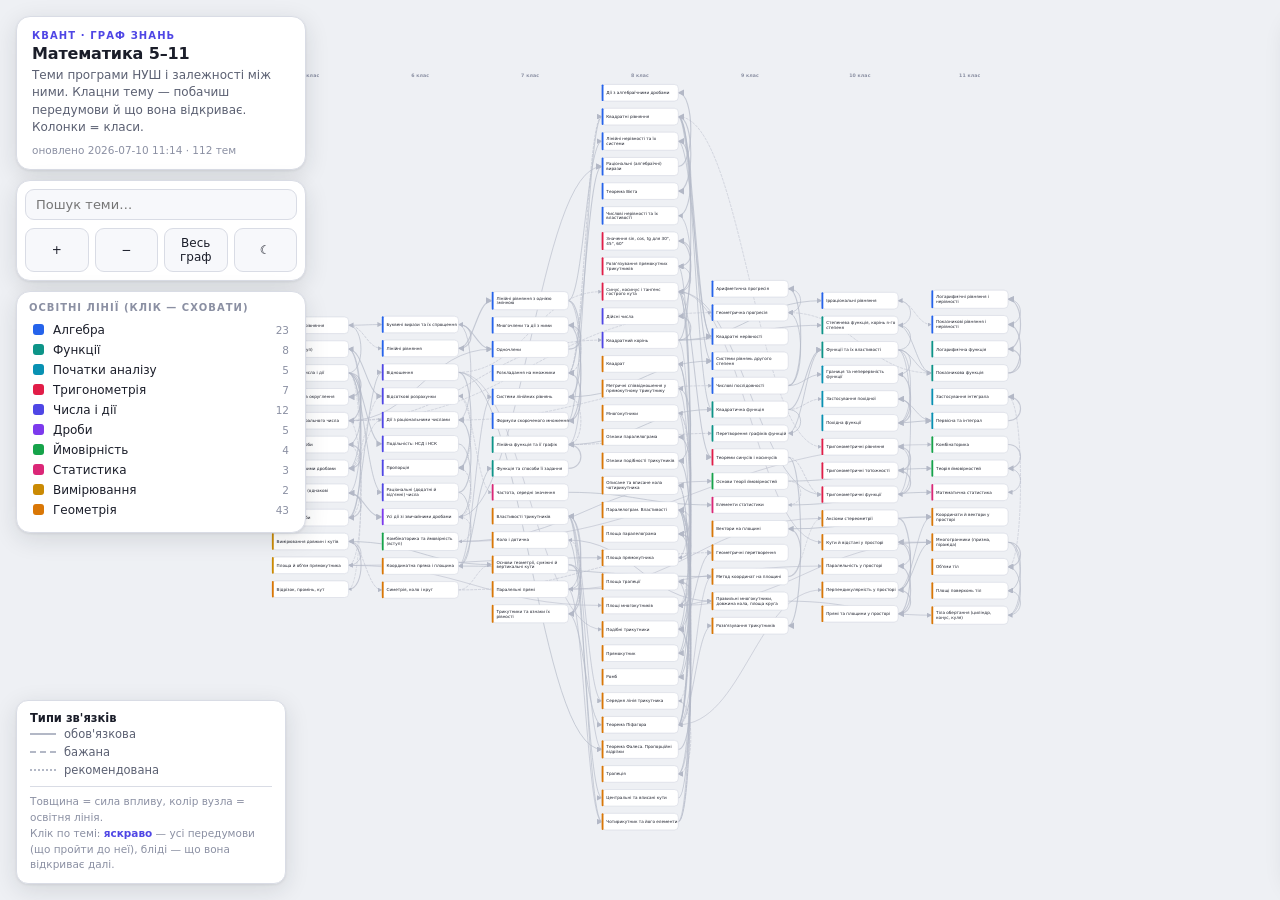
==== commit 2bdbab96: "Уроки 8 класу: повний контент по всіх 8 етапах Усі 12 уроків геометрії 8 класу тепер мають наповнені" ====
--- a/math.html
+++ b/math.html
@@ -230,7 +230,7 @@
       <div class="eyebrow">Квант · Граф знань</div>
       <h1>Математика 5–11</h1>
       <p>Теми програми НУШ і залежності між ними. Клацни тему — побачиш передумови й що вона відкриває. Колонки = класи.</p>
-      <div class="buildtag">оновлено 2026-07-10 11:03 · 112 тем</div>
+      <div class="buildtag">оновлено 2026-07-10 11:14 · 112 тем</div>
     </div>
     <div class="card">
       <div class="searchrow"><input id="search" type="search" placeholder="Пошук теми…" autocomplete="off"></div>
@@ -278,7 +278,7 @@
 
 <script>
 const GRAPH = {"name":"Математика 5–11 (НУШ)","nodes":[{"id":"n5-natural","title":"Натуральні числа і дії","grade":5,"strand":"numbers","difficulty":1,"minutes":45,"threshold":0.8,"comp":["Виконує дії з натуральними числами"]},{"id":"n5-order-round","title":"Порівняння та округлення","grade":5,"strand":"numbers","difficulty":1,"minutes":40,"threshold":0.8,"comp":["Порівнює й округлює числа"]},{"id":"n5-powers-nat","title":"Степінь натурального числа","grade":5,"strand":"numbers","difficulty":2,"minutes":45,"threshold":0.8,"comp":["Підносить до степеня з натуральним показником"]},{"id":"n5-frac-common","title":"Звичайні дроби","grade":5,"strand":"fractions","difficulty":2,"minutes":50,"threshold":0.8,"comp":["Читає й записує звичайні дроби"]},{"id":"n5-frac-addsub-like","title":"Дії з дробами (однакові знаменники)","grade":5,"strand":"fractions","difficulty":2,"minutes":50,"threshold":0.8,"comp":["Додає й віднімає дроби з однаковими знаменниками"]},{"id":"n5-decimals","title":"Десяткові дроби","grade":5,"strand":"fractions","difficulty":2,"minutes":50,"threshold":0.8,"comp":["Читає й записує десяткові дроби"]},{"id":"n5-dec-ops","title":"Дії з десятковими дробами","grade":5,"strand":"fractions","difficulty":2,"minutes":55,"threshold":0.8,"comp":["Виконує дії з десятковими дробами"]},{"id":"n5-percent-intro","title":"Відсотки (вступ)","grade":5,"strand":"numbers","difficulty":2,"minutes":50,"threshold":0.8,"comp":["Знаходить відсоток від числа"]},{"id":"n5-geo-basic","title":"Відрізок, промінь, кут","grade":5,"strand":"geometry","difficulty":1,"minutes":45,"threshold":0.8,"comp":["Розрізняє й будує основні геометричні фігури"]},{"id":"n5-geo-measure","title":"Вимірювання довжин і кутів","grade":5,"strand":"measurement","difficulty":2,"minutes":45,"threshold":0.8,"comp":["Вимірює довжини й градусні міри кутів"]},{"id":"n5-area-rect","title":"Площа й об'єм прямокутника","grade":5,"strand":"measurement","difficulty":2,"minutes":50,"threshold":0.8,"comp":["Обчислює площу прямокутника й об'єм прямокутного паралелепіпеда"]},{"id":"n5-equations-simple","title":"Найпростіші рівняння","grade":5,"strand":"algebra","difficulty":2,"minutes":45,"threshold":0.8,"comp":["Розв'язує рівняння на основі залежностей між компонентами дій"]},{"id":"n6-divisibility","title":"Подільність: НСД і НСК","grade":6,"strand":"numbers","difficulty":3,"minutes":55,"threshold":0.8,"comp":["Знаходить НСД і НСК, застосовує ознаки подільності"]},{"id":"n6-frac-ops-full","title":"Усі дії зі звичайними дробами","grade":6,"strand":"fractions","difficulty":3,"minutes":60,"threshold":0.8,"comp":["Виконує всі дії зі звичайними дробами"]},{"id":"n6-ratio","title":"Відношення","grade":6,"strand":"numbers","difficulty":3,"minutes":45,"threshold":0.8,"comp":["Розуміє відношення двох чисел"]},{"id":"n6-proportion","title":"Пропорція","grade":6,"strand":"numbers","difficulty":3,"minutes":55,"threshold":0.8,"comp":["Розв'язує пропорції"]},{"id":"n6-percent","title":"Відсоткові розрахунки","grade":6,"strand":"numbers","difficulty":3,"minutes":55,"threshold":0.8,"comp":["Розв'язує задачі на відсотки"]},{"id":"n6-rational-neg","title":"Раціональні (додатні й від'ємні) числа","grade":6,"strand":"numbers","difficulty":3,"minutes":50,"threshold":0.8,"comp":["Розуміє від'ємні числа й модуль"]},{"id":"n6-rational-ops","title":"Дії з раціональними числами","grade":6,"strand":"numbers","difficulty":3,"minutes":55,"threshold":0.8,"comp":["Виконує дії з раціональними числами"]},{"id":"n6-coordinate","title":"Координатна пряма і площина","grade":6,"strand":"geometry","difficulty":2,"minutes":45,"threshold":0.8,"comp":["Позначає точки за координатами"]},{"id":"n6-expr-intro","title":"Буквені вирази та їх спрощення","grade":6,"strand":"algebra","difficulty":3,"minutes":50,"threshold":0.8,"comp":["Спрощує буквені вирази"]},{"id":"n6-linear-eq","title":"Лінійні рівняння","grade":6,"strand":"algebra","difficulty":3,"minutes":55,"threshold":0.8,"comp":["Розв'язує лінійні рівняння"]},{"id":"n6-geo-symmetry","title":"Симетрія, коло і круг","grade":6,"strand":"geometry","difficulty":2,"minutes":45,"threshold":0.8,"comp":["Будує симетричні фігури, розуміє коло і круг"]},{"id":"n6-prob-intro","title":"Комбінаторика та ймовірність (вступ)","grade":6,"strand":"probability","difficulty":2,"minutes":45,"threshold":0.8,"comp":["Розв'язує найпростіші комбінаторні задачі"]},{"id":"a7-monomials","title":"Одночлени","grade":7,"strand":"algebra","difficulty":3,"minutes":50,"threshold":0.8,"comp":["Виконує дії з одночленами"]},{"id":"a7-polynomials","title":"Многочлени та дії з ними","grade":7,"strand":"algebra","difficulty":3,"minutes":60,"threshold":0.8,"comp":["Додає, віднімає й множить многочлени"]},{"id":"a7-formulas","title":"Формули скороченого множення","grade":7,"strand":"algebra","difficulty":4,"minutes":60,"threshold":0.8,"comp":["Застосовує формули скороченого множення"]},{"id":"a7-factoring","title":"Розкладання на множники","grade":7,"strand":"algebra","difficulty":4,"minutes":60,"threshold":0.8,"comp":["Розкладає многочлен на множники"]},{"id":"a7-linear-eq","title":"Лінійні рівняння з однією змінною","grade":7,"strand":"algebra","difficulty":3,"minutes":50,"threshold":0.8,"comp":["Розв'язує лінійні рівняння з однією змінною"]},{"id":"a7-linear-systems","title":"Системи лінійних рівнянь","grade":7,"strand":"algebra","difficulty":4,"minutes":65,"threshold":0.8,"comp":["Розв'язує системи двох лінійних рівнянь"]},{"id":"a7-func-intro","title":"Функція та способи її задання","grade":7,"strand":"functions","difficulty":3,"minutes":50,"threshold":0.8,"comp":["Розуміє поняття функції, області визначення й значень"]},{"id":"a7-linear-func","title":"Лінійна функція та її графік","grade":7,"strand":"functions","difficulty":3,"minutes":55,"threshold":0.8,"comp":["Будує й досліджує графік лінійної функції"]},{"id":"a7-stat-intro","title":"Частота, середні значення","grade":7,"strand":"data","difficulty":2,"minutes":45,"threshold":0.8,"comp":["Обчислює частоту й середнє арифметичне"]},{"id":"g7-basics","title":"Основи геометрії, суміжні й вертикальні кути","grade":7,"strand":"geometry","difficulty":3,"minutes":50,"threshold":0.8,"comp":["Застосовує властивості кутів"]},{"id":"g7-triangles","title":"Трикутники та ознаки їх рівності","grade":7,"strand":"geometry","difficulty":3,"minutes":60,"threshold":0.8,"comp":["Доводить рівність трикутників"]},{"id":"g7-parallel","title":"Паралельні прямі","grade":7,"strand":"geometry","difficulty":3,"minutes":50,"threshold":0.8,"comp":["Застосовує ознаки й властивості паралельних прямих"]},{"id":"g7-triangle-props","title":"Властивості трикутників","grade":7,"strand":"geometry","difficulty":3,"minutes":55,"threshold":0.8,"comp":["Застосовує суму кутів і нерівність трикутника"]},{"id":"g7-circle7","title":"Коло і дотична","grade":7,"strand":"geometry","difficulty":3,"minutes":50,"threshold":0.8,"comp":["Застосовує властивості кола й дотичної"]},{"id":"a8-rational-expr","title":"Раціональні (алгебраїчні) вирази","grade":8,"strand":"algebra","difficulty":4,"minutes":60,"threshold":0.8,"comp":["Перетворює алгебраїчні дроби"]},{"id":"a8-rational-ops","title":"Дії з алгебраїчними дробами","grade":8,"strand":"algebra","difficulty":4,"minutes":65,"threshold":0.8,"comp":["Виконує дії з алгебраїчними дробами"]},{"id":"a8-roots","title":"Квадратний корінь","grade":8,"strand":"numbers","difficulty":4,"minutes":55,"threshold":0.8,"comp":["Обчислює й перетворює квадратні корені"]},{"id":"a8-real-numbers","title":"Дійсні числа","grade":8,"strand":"numbers","difficulty":3,"minutes":45,"threshold":0.8,"comp":["Розуміє множину дійсних чисел"]},{"id":"a8-quadratic-eq","title":"Квадратні рівняння","grade":8,"strand":"algebra","difficulty":4,"minutes":65,"threshold":0.8,"comp":["Розв'язує квадратні рівняння"]},{"id":"a8-vieta","title":"Теорема Вієта","grade":8,"strand":"algebra","difficulty":4,"minutes":45,"threshold":0.8,"comp":["Застосовує теорему Вієта"]},{"id":"a8-inequalities","title":"Числові нерівності та їх властивості","grade":8,"strand":"algebra","difficulty":3,"minutes":50,"threshold":0.8,"comp":["Застосовує властивості числових нерівностей"]},{"id":"a8-linear-ineq","title":"Лінійні нерівності та їх системи","grade":8,"strand":"algebra","difficulty":4,"minutes":60,"threshold":0.8,"comp":["Розв'язує лінійні нерівності та системи"]},{"id":"g8-quadrilaterals","title":"Чотирикутник та його елементи","grade":8,"strand":"geometry","difficulty":3,"minutes":50,"threshold":0.8,"comp":["Класифікує чотирикутники"]},{"id":"g8-parallelogram","title":"Паралелограм. Властивості","grade":8,"strand":"geometry","difficulty":3,"minutes":60,"threshold":0.8,"comp":["Застосовує властивості паралелограма, ромба, прямокутника"]},{"id":"g8-thales-similar","title":"Подібні трикутники","grade":8,"strand":"geometry","difficulty":4,"minutes":65,"threshold":0.8,"comp":["Застосовує подібність трикутників"]},{"id":"g8-pythagoras","title":"Теорема Піфагора","grade":8,"strand":"geometry","difficulty":4,"minutes":55,"threshold":0.8,"comp":["Застосовує теорему Піфагора"]},{"id":"g8-trig-right","title":"Синус, косинус і тангенс гострого кута","grade":8,"strand":"trigonometry","difficulty":4,"minutes":60,"threshold":0.8,"comp":["Використовує синус, косинус, тангенс гострого кута"]},{"id":"g8-area-poly","title":"Площі многокутників","grade":8,"strand":"geometry","difficulty":3,"minutes":55,"threshold":0.8,"comp":["Обчислює площі трикутників і чотирикутників"]},{"id":"a9-quadratic-ineq","title":"Квадратні нерівності","grade":9,"strand":"algebra","difficulty":4,"minutes":60,"threshold":0.8,"comp":["Розв'язує квадратні нерівності"]},{"id":"a9-quadratic-func","title":"Квадратична функція","grade":9,"strand":"functions","difficulty":4,"minutes":65,"threshold":0.8,"comp":["Будує й досліджує параболу"]},{"id":"a9-func-transform","title":"Перетворення графіків функцій","grade":9,"strand":"functions","difficulty":4,"minutes":55,"threshold":0.8,"comp":["Виконує перетворення графіків"]},{"id":"a9-systems-nonlinear","title":"Системи рівнянь другого степеня","grade":9,"strand":"algebra","difficulty":4,"minutes":65,"threshold":0.8,"comp":["Розв'язує системи нелінійних рівнянь"]},{"id":"a9-sequences","title":"Числові послідовності","grade":9,"strand":"algebra","difficulty":3,"minutes":50,"threshold":0.8,"comp":["Задає й досліджує послідовності"]},{"id":"a9-arith-prog","title":"Арифметична прогресія","grade":9,"strand":"algebra","difficulty":4,"minutes":55,"threshold":0.8,"comp":["Застосовує формули арифметичної прогресії"]},{"id":"a9-geo-prog","title":"Геометрична прогресія","grade":9,"strand":"algebra","difficulty":4,"minutes":55,"threshold":0.8,"comp":["Застосовує формули геометричної прогресії"]},{"id":"a9-prob","title":"Основи теорії ймовірностей","grade":9,"strand":"probability","difficulty":3,"minutes":50,"threshold":0.8,"comp":["Обчислює ймовірність випадкової події"]},{"id":"a9-stat","title":"Елементи статистики","grade":9,"strand":"data","difficulty":3,"minutes":45,"threshold":0.8,"comp":["Опрацьовує статистичні дані"]},{"id":"g9-trig-any","title":"Теореми синусів і косинусів","grade":9,"strand":"trigonometry","difficulty":4,"minutes":60,"threshold":0.8,"comp":["Застосовує теореми синусів і косинусів"]},{"id":"g9-solving-triangles","title":"Розв'язування трикутників","grade":9,"strand":"geometry","difficulty":4,"minutes":60,"threshold":0.8,"comp":["Розв'язує довільні трикутники"]},{"id":"g9-coordinates","title":"Метод координат на площині","grade":9,"strand":"geometry","difficulty":3,"minutes":55,"threshold":0.8,"comp":["Застосовує формули відстані й рівняння прямої/кола"]},{"id":"g9-vectors","title":"Вектори на площині","grade":9,"strand":"geometry","difficulty":4,"minutes":60,"threshold":0.8,"comp":["Виконує дії з векторами"]},{"id":"g9-circle-poly","title":"Правильні многокутники, довжина кола, площа круга","grade":9,"strand":"geometry","difficulty":3,"minutes":55,"threshold":0.8,"comp":["Обчислює довжину кола й площу круга"]},{"id":"g9-transformations","title":"Геометричні перетворення","grade":9,"strand":"geometry","difficulty":3,"minutes":50,"threshold":0.8,"comp":["Виконує рухи й перетворення подібності"]},{"id":"a10-func-props","title":"Функції та їх властивості","grade":10,"strand":"functions","difficulty":4,"minutes":60,"threshold":0.8,"comp":["Досліджує парність, монотонність, екстремуми"]},{"id":"a10-power-func","title":"Степенева функція, корінь n-го степеня","grade":10,"strand":"functions","difficulty":4,"minutes":55,"threshold":0.8,"comp":["Будує степеневу функцію, оперує коренями n-го степеня"]},{"id":"a10-roots-n","title":"Ірраціональні рівняння","grade":10,"strand":"algebra","difficulty":4,"minutes":60,"threshold":0.8,"comp":["Розв'язує ірраціональні рівняння"]},{"id":"a10-trig-func","title":"Тригонометричні функції","grade":10,"strand":"trigonometry","difficulty":5,"minutes":65,"threshold":0.8,"comp":["Будує й досліджує тригонометричні функції"]},{"id":"a10-trig-identities","title":"Тригонометричні тотожності","grade":10,"strand":"trigonometry","difficulty":5,"minutes":65,"threshold":0.8,"comp":["Перетворює тригонометричні вирази"]},{"id":"a10-trig-eq","title":"Тригонометричні рівняння","grade":10,"strand":"trigonometry","difficulty":5,"minutes":70,"threshold":0.8,"comp":["Розв'язує тригонометричні рівняння"]},{"id":"a10-limits","title":"Границя та неперервність функції","grade":10,"strand":"calculus","difficulty":5,"minutes":60,"threshold":0.8,"comp":["Обчислює границі функцій"]},{"id":"a10-derivative","title":"Похідна функції","grade":10,"strand":"calculus","difficulty":5,"minutes":70,"threshold":0.8,"comp":["Знаходить похідні функцій"]},{"id":"a10-derivative-app","title":"Застосування похідної","grade":10,"strand":"calculus","difficulty":5,"minutes":70,"threshold":0.8,"comp":["Досліджує функції за допомогою похідної"]},{"id":"g10-stereo-axioms","title":"Аксіоми стереометрії","grade":10,"strand":"geometry","difficulty":3,"minutes":45,"threshold":0.8,"comp":["Застосовує аксіоми стереометрії"]},{"id":"g10-lines-planes","title":"Прямі та площини у просторі","grade":10,"strand":"geometry","difficulty":4,"minutes":60,"threshold":0.8,"comp":["Визначає взаємне розміщення прямих і площин"]},{"id":"g10-parallelism","title":"Паралельність у просторі","grade":10,"strand":"geometry","difficulty":4,"minutes":55,"threshold":0.8,"comp":["Застосовує ознаки паралельності у просторі"]},{"id":"g10-perpendicular","title":"Перпендикулярність у просторі","grade":10,"strand":"geometry","difficulty":4,"minutes":60,"threshold":0.8,"comp":["Застосовує перпендикулярність прямих і площин"]},{"id":"g10-angles-space","title":"Кути й відстані у просторі","grade":10,"strand":"geometry","difficulty":5,"minutes":65,"threshold":0.8,"comp":["Обчислює кути й відстані у просторі"]},{"id":"a11-exponential-func","title":"Показникова функція","grade":11,"strand":"functions","difficulty":4,"minutes":55,"threshold":0.8,"comp":["Досліджує показникову функцію"]},{"id":"a11-exponential-eq","title":"Показникові рівняння і нерівності","grade":11,"strand":"algebra","difficulty":5,"minutes":65,"threshold":0.8,"comp":["Розв'язує показникові рівняння й нерівності"]},{"id":"a11-log-func","title":"Логарифмічна функція","grade":11,"strand":"functions","difficulty":5,"minutes":60,"threshold":0.8,"comp":["Оперує логарифмами, досліджує логарифмічну функцію"]},{"id":"a11-log-eq","title":"Логарифмічні рівняння і нерівності","grade":11,"strand":"algebra","difficulty":5,"minutes":65,"threshold":0.8,"comp":["Розв'язує логарифмічні рівняння й нерівності"]},{"id":"a11-antiderivative","title":"Первісна та інтеграл","grade":11,"strand":"calculus","difficulty":5,"minutes":70,"threshold":0.8,"comp":["Знаходить первісні, обчислює інтеграли"]},{"id":"a11-integral-app","title":"Застосування інтеграла","grade":11,"strand":"calculus","difficulty":5,"minutes":65,"threshold":0.8,"comp":["Обчислює площі й об'єми за допомогою інтеграла"]},{"id":"a11-combinatorics","title":"Комбінаторика","grade":11,"strand":"probability","difficulty":4,"minutes":55,"threshold":0.8,"comp":["Застосовує правила комбінаторики"]},{"id":"a11-probability","title":"Теорія ймовірностей","grade":11,"strand":"probability","difficulty":4,"minutes":60,"threshold":0.8,"comp":["Обчислює ймовірності складених подій"]},{"id":"a11-statistics","title":"Математична статистика","grade":11,"strand":"data","difficulty":4,"minutes":55,"threshold":0.8,"comp":["Аналізує статистичні розподіли"]},{"id":"g11-polyhedra","title":"Многогранники (призма, піраміда)","grade":11,"strand":"geometry","difficulty":4,"minutes":65,"threshold":0.8,"comp":["Досліджує призми й піраміди"]},{"id":"g11-round-bodies","title":"Тіла обертання (циліндр, конус, куля)","grade":11,"strand":"geometry","difficulty":4,"minutes":65,"threshold":0.8,"comp":["Досліджує тіла обертання"]},{"id":"g11-volumes","title":"Об'єми тіл","grade":11,"strand":"geometry","difficulty":5,"minutes":65,"threshold":0.8,"comp":["Обчислює об'єми многогранників і тіл обертання"]},{"id":"g11-surface-area","title":"Площі поверхонь тіл","grade":11,"strand":"geometry","difficulty":4,"minutes":60,"threshold":0.8,"comp":["Обчислює площі поверхонь тіл"]},{"id":"g11-coordinates-space","title":"Координати й вектори у просторі","grade":11,"strand":"geometry","difficulty":5,"minutes":65,"threshold":0.8,"comp":["Застосовує метод координат у просторі"]},{"id":"g8g-parallelogram-signs","title":"Ознаки паралелограма","grade":8,"strand":"geometry","difficulty":3,"minutes":45,"threshold":0.8,"comp":["Застосовує ознаки паралелограма"]},{"id":"g8g-rectangle","title":"Прямокутник","grade":8,"strand":"geometry","difficulty":2,"minutes":40,"threshold":0.8,"comp":["Знає властивості прямокутника"]},{"id":"g8g-rhombus","title":"Ромб","grade":8,"strand":"geometry","difficulty":2,"minutes":40,"threshold":0.8,"comp":["Знає властивості ромба"]},{"id":"g8g-square","title":"Квадрат","grade":8,"strand":"geometry","difficulty":2,"minutes":35,"threshold":0.8,"comp":["Знає властивості квадрата"]},{"id":"g8g-midline","title":"Середня лінія трикутника","grade":8,"strand":"geometry","difficulty":3,"minutes":40,"threshold":0.8,"comp":["Застосовує властивість середньої лінії трикутника"]},{"id":"g8g-trapezoid","title":"Трапеція","grade":8,"strand":"geometry","difficulty":3,"minutes":50,"threshold":0.8,"comp":["Знає види трапецій і середню лінію трапеції"]},{"id":"g8g-inscribed-angles","title":"Центральні та вписані кути","grade":8,"strand":"geometry","difficulty":3,"minutes":50,"threshold":0.8,"comp":["Застосовує теорему про вписаний кут"]},{"id":"g8g-inscribed-circumscribed","title":"Описане та вписане кола чотирикутника","grade":8,"strand":"geometry","difficulty":4,"minutes":50,"threshold":0.8,"comp":["Застосовує умови вписаного й описаного чотирикутника"]},{"id":"g8g-thales","title":"Теорема Фалеса. Пропорційні відрізки","grade":8,"strand":"geometry","difficulty":3,"minutes":45,"threshold":0.8,"comp":["Застосовує теорему Фалеса й пропорційні відрізки"]},{"id":"g8g-similarity-signs","title":"Ознаки подібності трикутників","grade":8,"strand":"geometry","difficulty":4,"minutes":55,"threshold":0.8,"comp":["Застосовує ознаки подібності трикутників"]},{"id":"g8g-metric-relations","title":"Метричні співвідношення у прямокутному трикутнику","grade":8,"strand":"geometry","difficulty":4,"minutes":50,"threshold":0.8,"comp":["Застосовує метричні співвідношення у прямокутному трикутнику"]},{"id":"g8g-trig-values","title":"Значення sin, cos, tg для 30°, 45°, 60°","grade":8,"strand":"trigonometry","difficulty":3,"minutes":40,"threshold":0.8,"comp":["Знає значення тригонометричних функцій для 30°, 45°, 60°"]},{"id":"g8g-solving-rt","title":"Розвʼязування прямокутних трикутників","grade":8,"strand":"trigonometry","difficulty":4,"minutes":55,"threshold":0.8,"comp":["Розвʼязує прямокутні трикутники"]},{"id":"g8g-polygons","title":"Многокутники","grade":8,"strand":"geometry","difficulty":2,"minutes":40,"threshold":0.8,"comp":["Знає означення многокутника й суму його кутів"]},{"id":"g8g-area-rectangle","title":"Площа прямокутника","grade":8,"strand":"geometry","difficulty":2,"minutes":40,"threshold":0.8,"comp":["Обчислює площу прямокутника"]},{"id":"g8g-area-parallelogram","title":"Площа паралелограма","grade":8,"strand":"geometry","difficulty":3,"minutes":45,"threshold":0.8,"comp":["Обчислює площу паралелограма"]},{"id":"g8g-area-trapezoid","title":"Площа трапеції","grade":8,"strand":"geometry","difficulty":3,"minutes":45,"threshold":0.8,"comp":["Обчислює площу трапеції"]}],"edges":[{"from":"n5-natural","to":"n5-order-round","weight":0.9,"type":"mandatory"},{"from":"n5-natural","to":"n5-powers-nat","weight":0.85,"type":"mandatory"},{"from":"n5-natural","to":"n5-frac-common","weight":0.8,"type":"mandatory"},{"from":"n5-frac-common","to":"n5-frac-addsub-like","weight":0.9,"type":"mandatory"},{"from":"n5-natural","to":"n5-decimals","weight":0.7,"type":"mandatory"},{"from":"n5-frac-common","to":"n5-decimals","weight":0.5,"type":"desirable"},{"from":"n5-decimals","to":"n5-dec-ops","weight":0.9,"type":"mandatory"},{"from":"n5-frac-addsub-like","to":"n5-percent-intro","weight":0.6,"type":"mandatory"},{"from":"n5-dec-ops","to":"n5-percent-intro","weight":0.7,"type":"mandatory"},{"from":"n5-natural","to":"n5-equations-simple","weight":0.7,"type":"mandatory"},{"from":"n5-natural","to":"n5-geo-basic","weight":0.3,"type":"desirable"},{"from":"n5-geo-basic","to":"n5-geo-measure","weight":0.85,"type":"mandatory"},{"from":"n5-geo-measure","to":"n5-area-rect","weight":0.6,"type":"mandatory"},{"from":"n5-powers-nat","to":"n5-area-rect","weight":0.4,"type":"desirable"},{"from":"n5-natural","to":"n6-divisibility","weight":0.8,"type":"mandatory"},{"from":"n5-frac-addsub-like","to":"n6-frac-ops-full","weight":0.85,"type":"mandatory"},{"from":"n6-divisibility","to":"n6-frac-ops-full","weight":0.7,"type":"mandatory"},{"from":"n5-frac-common","to":"n6-ratio","weight":0.7,"type":"mandatory"},{"from":"n6-ratio","to":"n6-proportion","weight":0.9,"type":"mandatory"},{"from":"n6-frac-ops-full","to":"n6-proportion","weight":0.5,"type":"desirable"},{"from":"n5-percent-intro","to":"n6-percent","weight":0.8,"type":"mandatory"},{"from":"n6-proportion","to":"n6-percent","weight":0.7,"type":"recommended"},{"from":"n5-dec-ops","to":"n6-percent","weight":0.4,"type":"desirable"},{"from":"n5-natural","to":"n6-rational-neg","weight":0.7,"type":"mandatory"},{"from":"n6-rational-neg","to":"n6-rational-ops","weight":0.9,"type":"mandatory"},{"from":"n5-dec-ops","to":"n6-rational-ops","weight":0.4,"type":"desirable"},{"from":"n6-rational-neg","to":"n6-coordinate","weight":0.7,"type":"mandatory"},{"from":"n5-equations-simple","to":"n6-expr-intro","weight":0.6,"type":"mandatory"},{"from":"n6-rational-ops","to":"n6-expr-intro","weight":0.6,"type":"mandatory"},{"from":"n6-expr-intro","to":"n6-linear-eq","weight":0.85,"type":"mandatory"},{"from":"n5-equations-simple","to":"n6-linear-eq","weight":0.5,"type":"desirable"},{"from":"n5-geo-measure","to":"n6-geo-symmetry","weight":0.5,"type":"desirable"},{"from":"n6-frac-ops-full","to":"n6-prob-intro","weight":0.4,"type":"desirable"},{"from":"n6-expr-intro","to":"a7-monomials","weight":0.8,"type":"mandatory"},{"from":"n5-powers-nat","to":"a7-monomials","weight":0.6,"type":"mandatory"},{"from":"a7-monomials","to":"a7-polynomials","weight":0.9,"type":"mandatory"},{"from":"a7-polynomials","to":"a7-formulas","weight":0.85,"type":"mandatory"},{"from":"a7-formulas","to":"a7-factoring","weight":0.85,"type":"mandatory"},{"from":"a7-polynomials","to":"a7-factoring","weight":0.6,"type":"desirable"},{"from":"n6-linear-eq","to":"a7-linear-eq","weight":0.9,"type":"mandatory"},{"from":"a7-linear-eq","to":"a7-linear-systems","weight":0.85,"type":"mandatory"},{"from":"n6-coordinate","to":"a7-linear-systems","weight":0.6,"type":"mandatory"},{"from":"n6-coordinate","to":"a7-func-intro","weight":0.7,"type":"mandatory"},{"from":"a7-func-intro","to":"a7-linear-func","weight":0.9,"type":"mandatory"},{"from":"a7-linear-eq","to":"a7-linear-func","weight":0.6,"type":"mandatory"},{"from":"a7-linear-func","to":"a7-linear-systems","weight":0.5,"type":"desirable"},{"from":"n6-percent","to":"a7-stat-intro","weight":0.4,"type":"desirable"},{"from":"n5-geo-measure","to":"g7-basics","weight":0.7,"type":"mandatory"},{"from":"n6-geo-symmetry","to":"g7-basics","weight":0.4,"type":"desirable"},{"from":"g7-basics","to":"g7-triangles","weight":0.85,"type":"mandatory"},{"from":"g7-basics","to":"g7-parallel","weight":0.7,"type":"mandatory"},{"from":"g7-triangles","to":"g7-triangle-props","weight":0.85,"type":"mandatory"},{"from":"g7-parallel","to":"g7-triangle-props","weight":0.6,"type":"mandatory"},{"from":"g7-triangles","to":"g7-circle7","weight":0.5,"type":"desirable"},{"from":"a7-factoring","to":"a8-rational-expr","weight":0.85,"type":"mandatory"},{"from":"n6-frac-ops-full","to":"a8-rational-expr","weight":0.6,"type":"mandatory"},{"from":"a8-rational-expr","to":"a8-rational-ops","weight":0.9,"type":"mandatory"},{"from":"n5-powers-nat","to":"a8-roots","weight":0.5,"type":"desirable"},{"from":"a8-roots","to":"a8-real-numbers","weight":0.8,"type":"mandatory"},{"from":"a7-formulas","to":"a8-quadratic-eq","weight":0.7,"type":"mandatory"},{"from":"a8-roots","to":"a8-quadratic-eq","weight":0.85,"type":"mandatory"},{"from":"a7-factoring","to":"a8-quadratic-eq","weight":0.6,"type":"desirable"},{"from":"a8-quadratic-eq","to":"a8-vieta","weight":0.9,"type":"mandatory"},{"from":"a8-real-numbers","to":"a8-inequalities","weight":0.6,"type":"mandatory"},{"from":"a8-inequalities","to":"a8-linear-ineq","weight":0.85,"type":"mandatory"},{"from":"a7-linear-eq","to":"a8-linear-ineq","weight":0.7,"type":"mandatory"},{"from":"g7-triangle-props","to":"g8-quadrilaterals","weight":0.7,"type":"mandatory"},{"from":"g7-parallel","to":"g8-quadrilaterals","weight":0.6,"type":"mandatory"},{"from":"g8-quadrilaterals","to":"g8-parallelogram","weight":0.85,"type":"mandatory"},{"from":"n6-ratio","to":"g8-thales-similar","weight":0.5,"type":"mandatory"},{"from":"g7-triangles","to":"g8-pythagoras","weight":0.7,"type":"mandatory"},{"from":"a8-roots","to":"g8-pythagoras","weight":0.5,"type":"mandatory"},{"from":"g8-thales-similar","to":"g8-pythagoras","weight":0.4,"type":"desirable"},{"from":"g8-pythagoras","to":"g8-trig-right","weight":0.8,"type":"mandatory"},{"from":"g8-thales-similar","to":"g8-trig-right","weight":0.7,"type":"mandatory"},{"from":"n6-ratio","to":"g8-trig-right","weight":0.4,"type":"desirable"},{"from":"g8-parallelogram","to":"g8-area-poly","weight":0.7,"type":"mandatory"},{"from":"n5-area-rect","to":"g8-area-poly","weight":0.5,"type":"mandatory"},{"from":"a8-quadratic-eq","to":"a9-quadratic-ineq","weight":0.85,"type":"mandatory"},{"from":"a8-linear-ineq","to":"a9-quadratic-ineq","weight":0.7,"type":"mandatory"},{"from":"a8-quadratic-eq","to":"a9-quadratic-func","weight":0.7,"type":"mandatory"},{"from":"a7-linear-func","to":"a9-quadratic-func","weight":0.7,"type":"mandatory"},{"from":"a9-quadratic-func","to":"a9-func-transform","weight":0.7,"type":"mandatory"},{"from":"a7-linear-func","to":"a9-func-transform","weight":0.5,"type":"desirable"},{"from":"a8-quadratic-eq","to":"a9-systems-nonlinear","weight":0.8,"type":"mandatory"},{"from":"a7-linear-systems","to":"a9-systems-nonlinear","weight":0.7,"type":"mandatory"},{"from":"n6-rational-ops","to":"a9-sequences","weight":0.4,"type":"desirable"},{"from":"a9-sequences","to":"a9-arith-prog","weight":0.9,"type":"mandatory"},{"from":"a9-arith-prog","to":"a9-geo-prog","weight":0.6,"type":"mandatory"},{"from":"a9-sequences","to":"a9-geo-prog","weight":0.7,"type":"mandatory"},{"from":"n5-powers-nat","to":"a9-geo-prog","weight":0.4,"type":"desirable"},{"from":"n6-prob-intro","to":"a9-prob","weight":0.6,"type":"mandatory"},{"from":"a7-stat-intro","to":"a9-stat","weight":0.7,"type":"mandatory"},{"from":"a9-prob","to":"a9-stat","weight":0.4,"type":"desirable"},{"from":"g8-trig-right","to":"g9-trig-any","weight":0.8,"type":"mandatory"},{"from":"g9-trig-any","to":"g9-solving-triangles","weight":0.9,"type":"mandatory"},{"from":"g8-pythagoras","to":"g9-solving-triangles","weight":0.6,"type":"mandatory"},{"from":"n6-coordinate","to":"g9-coordinates","weight":0.7,"type":"mandatory"},{"from":"g8-pythagoras","to":"g9-coordinates","weight":0.5,"type":"mandatory"},{"from":"g9-coordinates","to":"g9-vectors","weight":0.8,"type":"mandatory"},{"from":"g8-area-poly","to":"g9-circle-poly","weight":0.6,"type":"mandatory"},{"from":"g7-circle7","to":"g9-circle-poly","weight":0.6,"type":"mandatory"},{"from":"g8-thales-similar","to":"g9-transformations","weight":0.6,"type":"mandatory"},{"from":"n6-geo-symmetry","to":"g9-transformations","weight":0.5,"type":"desirable"},{"from":"a9-quadratic-func","to":"a10-func-props","weight":0.8,"type":"mandatory"},{"from":"a9-func-transform","to":"a10-func-props","weight":0.7,"type":"mandatory"},{"from":"a10-func-props","to":"a10-power-func","weight":0.7,"type":"mandatory"},{"from":"a8-roots","to":"a10-power-func","weight":0.6,"type":"mandatory"},{"from":"a10-power-func","to":"a10-roots-n","weight":0.6,"type":"mandatory"},{"from":"a8-roots","to":"a10-roots-n","weight":0.7,"type":"mandatory"},{"from":"g8-trig-right","to":"a10-trig-func","weight":0.6,"type":"mandatory"},{"from":"a10-func-props","to":"a10-trig-func","weight":0.6,"type":"mandatory"},{"from":"g9-trig-any","to":"a10-trig-func","weight":0.5,"type":"desirable"},{"from":"a10-trig-func","to":"a10-trig-identities","weight":0.85,"type":"mandatory"},{"from":"a10-trig-identities","to":"a10-trig-eq","weight":0.85,"type":"mandatory"},{"from":"a10-trig-func","to":"a10-trig-eq","weight":0.6,"type":"mandatory"},{"from":"a8-quadratic-eq","to":"a10-trig-eq","weight":0.4,"type":"desirable"},{"from":"a10-func-props","to":"a10-limits","weight":0.7,"type":"mandatory"},{"from":"a9-sequences","to":"a10-limits","weight":0.6,"type":"mandatory"},{"from":"a10-limits","to":"a10-derivative","weight":0.85,"type":"mandatory"},{"from":"a10-func-props","to":"a10-derivative","weight":0.6,"type":"mandatory"},{"from":"a10-derivative","to":"a10-derivative-app","weight":0.9,"type":"mandatory"},{"from":"a9-quadratic-func","to":"a10-derivative-app","weight":0.5,"type":"desirable"},{"from":"g7-parallel","to":"g10-stereo-axioms","weight":0.5,"type":"mandatory"},{"from":"g9-coordinates","to":"g10-stereo-axioms","weight":0.3,"type":"desirable"},{"from":"g10-stereo-axioms","to":"g10-lines-planes","weight":0.9,"type":"mandatory"},{"from":"g10-lines-planes","to":"g10-parallelism","weight":0.85,"type":"mandatory"},{"from":"g7-parallel","to":"g10-parallelism","weight":0.5,"type":"mandatory"},{"from":"g10-lines-planes","to":"g10-perpendicular","weight":0.8,"type":"mandatory"},{"from":"g8-pythagoras","to":"g10-perpendicular","weight":0.5,"type":"mandatory"},{"from":"g10-perpendicular","to":"g10-angles-space","weight":0.85,"type":"mandatory"},{"from":"g10-parallelism","to":"g10-angles-space","weight":0.6,"type":"mandatory"},{"from":"g8-trig-right","to":"g10-angles-space","weight":0.5,"type":"mandatory"},{"from":"a10-power-func","to":"a11-exponential-func","weight":0.7,"type":"mandatory"},{"from":"a10-func-props","to":"a11-exponential-func","weight":0.6,"type":"mandatory"},{"from":"a9-geo-prog","to":"a11-exponential-func","weight":0.4,"type":"desirable"},{"from":"a11-exponential-func","to":"a11-exponential-eq","weight":0.9,"type":"mandatory"},{"from":"a10-roots-n","to":"a11-exponential-eq","weight":0.4,"type":"desirable"},{"from":"a11-exponential-func","to":"a11-log-func","weight":0.8,"type":"mandatory"},{"from":"a11-log-func","to":"a11-log-eq","weight":0.9,"type":"mandatory"},{"from":"a11-exponential-eq","to":"a11-log-eq","weight":0.6,"type":"mandatory"},{"from":"a10-derivative","to":"a11-antiderivative","weight":0.9,"type":"mandatory"},{"from":"a10-derivative-app","to":"a11-antiderivative","weight":0.6,"type":"mandatory"},{"from":"a11-antiderivative","to":"a11-integral-app","weight":0.9,"type":"mandatory"},{"from":"n6-prob-intro","to":"a11-combinatorics","weight":0.5,"type":"mandatory"},{"from":"a11-combinatorics","to":"a11-probability","weight":0.8,"type":"mandatory"},{"from":"a9-prob","to":"a11-probability","weight":0.7,"type":"mandatory"},{"from":"a9-stat","to":"a11-statistics","weight":0.7,"type":"mandatory"},{"from":"a11-probability","to":"a11-statistics","weight":0.6,"type":"mandatory"},{"from":"g10-angles-space","to":"g11-polyhedra","weight":0.8,"type":"mandatory"},{"from":"g10-perpendicular","to":"g11-polyhedra","weight":0.7,"type":"mandatory"},{"from":"g8-area-poly","to":"g11-polyhedra","weight":0.5,"type":"mandatory"},{"from":"g11-polyhedra","to":"g11-round-bodies","weight":0.6,"type":"mandatory"},{"from":"g9-circle-poly","to":"g11-round-bodies","weight":0.6,"type":"mandatory"},{"from":"g11-polyhedra","to":"g11-volumes","weight":0.8,"type":"mandatory"},{"from":"g11-round-bodies","to":"g11-volumes","weight":0.7,"type":"mandatory"},{"from":"a11-integral-app","to":"g11-volumes","weight":0.4,"type":"desirable"},{"from":"g11-polyhedra","to":"g11-surface-area","weight":0.7,"type":"mandatory"},{"from":"g11-round-bodies","to":"g11-surface-area","weight":0.7,"type":"mandatory"},{"from":"g9-vectors","to":"g11-coordinates-space","weight":0.85,"type":"mandatory"},{"from":"g10-perpendicular","to":"g11-coordinates-space","weight":0.6,"type":"mandatory"},{"from":"g8-parallelogram","to":"g8g-parallelogram-signs","weight":0.8,"type":"mandatory"},{"from":"g8-parallelogram","to":"g8g-rectangle","weight":0.8,"type":"mandatory"},{"from":"g8-parallelogram","to":"g8g-rhombus","weight":0.8,"type":"mandatory"},{"from":"g8g-rectangle","to":"g8g-square","weight":0.7,"type":"mandatory"},{"from":"g8g-rhombus","to":"g8g-square","weight":0.7,"type":"mandatory"},{"from":"g7-triangle-props","to":"g8g-midline","weight":0.6,"type":"mandatory"},{"from":"g8-parallelogram","to":"g8g-midline","weight":0.4,"type":"desirable"},{"from":"g8-parallelogram","to":"g8g-trapezoid","weight":0.7,"type":"mandatory"},{"from":"g8g-midline","to":"g8g-trapezoid","weight":0.5,"type":"desirable"},{"from":"g7-circle7","to":"g8g-inscribed-angles","weight":0.7,"type":"mandatory"},{"from":"g8g-inscribed-angles","to":"g8g-inscribed-circumscribed","weight":0.8,"type":"mandatory"},{"from":"g8-quadrilaterals","to":"g8g-inscribed-circumscribed","weight":0.4,"type":"desirable"},{"from":"g7-triangle-props","to":"g8g-thales","weight":0.6,"type":"mandatory"},{"from":"n6-ratio","to":"g8g-thales","weight":0.7,"type":"mandatory"},{"from":"g8g-thales","to":"g8-thales-similar","weight":0.85,"type":"mandatory"},{"from":"g8-thales-similar","to":"g8g-similarity-signs","weight":0.85,"type":"mandatory"},{"from":"g8g-similarity-signs","to":"g8g-metric-relations","weight":0.7,"type":"mandatory"},{"from":"g8g-metric-relations","to":"g8-pythagoras","weight":0.6,"type":"mandatory"},{"from":"g8-trig-right","to":"g8g-trig-values","weight":0.85,"type":"mandatory"},{"from":"g8g-trig-values","to":"g8g-solving-rt","weight":0.8,"type":"mandatory"},{"from":"g8-pythagoras","to":"g8g-solving-rt","weight":0.7,"type":"mandatory"},{"from":"g8-trig-right","to":"g8g-solving-rt","weight":0.6,"type":"mandatory"},{"from":"g8-quadrilaterals","to":"g8g-polygons","weight":0.6,"type":"mandatory"},{"from":"g8g-polygons","to":"g8-area-poly","weight":0.4,"type":"desirable"},{"from":"n5-area-rect","to":"g8g-area-rectangle","weight":0.6,"type":"mandatory"},{"from":"g8g-polygons","to":"g8g-area-rectangle","weight":0.5,"type":"mandatory"},{"from":"g8g-area-rectangle","to":"g8g-area-parallelogram","weight":0.85,"type":"mandatory"},{"from":"g8-parallelogram","to":"g8g-area-parallelogram","weight":0.5,"type":"mandatory"},{"from":"g8g-area-parallelogram","to":"g8-area-poly","weight":0.7,"type":"mandatory"},{"from":"g8-area-poly","to":"g8g-area-trapezoid","weight":0.8,"type":"mandatory"},{"from":"g8g-trapezoid","to":"g8g-area-trapezoid","weight":0.6,"type":"mandatory"}]};
-const LESSONS = {"n6-divisibility":{"title":"Подільність: НСД і НСК","subtitle":"6 клас · Числа","minutes":55,"sections":[{"type":"text","html":"<p>Число <b>ділиться націло</b> на інше, якщо остача дорівнює нулю. Число, яке має лише два дільники (1 і саме себе), — <b>просте</b> (2, 3, 5, 7, 11…). Якщо дільників більше — число <b>складене</b>.</p>"},{"type":"callout","kind":"rule","title":"Ознаки подільності","html":"<ul><li><b>на 2</b> — остання цифра парна;</li><li><b>на 5</b> — закінчується на 0 або 5;</li><li><b>на 10</b> — закінчується на 0;</li><li><b>на 3 (і на 9)</b> — сума цифр ділиться на 3 (на 9).</li></ul>"},{"type":"text","html":"<p><b>НСД</b> (найбільший спільний дільник) — найбільше число, на яке діляться <i>обидва</i> числа. <b>НСК</b> (найменше спільне кратне) — найменше число, яке ділиться на <i>кожне</i> з них.</p>"},{"type":"example","title":"Приклад","intro":"Знайдемо НСД(12, 18) і НСК(12, 18).","steps":[{"expr":"12 = 2·2·3","note":"розклад на прості множники"},{"expr":"18 = 2·3·3","note":""},{"expr":"НСД = 2·3 = 6","note":"спільні множники"},{"expr":"НСК = 2·2·3·3 = 36","note":"усі множники більшого набору"}],"answer":"НСД = 6, НСК = 36"},{"type":"example","stage":"practice","title":"Спробуй сам","intro":"Знайди НСД(16, 24) і НСК(16, 24). Спробуй самостійно, а тоді звір із розвʼязанням.","steps":[{"expr":"16 = 2·2·2·2","note":"розклад на прості"},{"expr":"24 = 2·2·2·3","note":""},{"expr":"НСД = 2·2·2 = 8","note":"спільні множники"},{"expr":"НСК = 2·2·2·2·3 = 48","note":"усі множники"}],"answer":"НСД = 8, НСК = 48"},{"type":"callout","kind":"tip","stage":"training","title":"Тренування — порозвʼязуй сам","html":"<ol><li>На які числа з 2, 3, 5, 9, 10 ділиться 180?</li><li>Знайди НСД(20, 30).</li><li>Знайди НСК(6, 8).</li></ol><p class=\"muted\">Відповіді: 1) на всі; 2) 10; 3) 24.</p>"},{"type":"callout","kind":"tip","stage":"summary","title":"Коротко","html":"<ul><li>Ознаки подільності на 2, 3, 5, 9, 10 — швидка перевірка без ділення.</li><li><b>НСД</b> — найбільше число, на яке діляться обидва.</li><li><b>НСК</b> — найменше число, що ділиться на кожне.</li><li>І НСД, і НСК зручно знаходити через розклад на прості множники.</li></ul>"},{"type":"callout","kind":"rule","stage":"result","title":"Ти впорався! 🎉","html":"<p>Тепер ти вмієш перевіряти подільність і знаходити НСД та НСК — це фундамент для дій зі звичайними дробами. Далі попереду саме вони.</p>"}],"quiz":[{"q":"На яке число ділиться 135?","options":["на 2","на 5","на 10","на 4"],"correct":1,"explain":"Закінчується на 5 → ділиться на 5. Непарне, тож не на 2, 10, 4."},{"q":"Яке з чисел просте?","options":["9","15","21","13"],"correct":3,"explain":"13 має лише дільники 1 і 13. Решта — складені."},{"q":"Чи ділиться 234 на 3?","options":["Так","Ні"],"correct":0,"explain":"Сума цифр 2+3+4=9 ділиться на 3 → і число ділиться."},{"q":"НСД(8, 12) = ?","options":["2","4","24","96"],"correct":1,"explain":"8=2·2·2, 12=2·2·3, спільне 2·2=4."}]},"n6-frac-ops-full":{"title":"Усі дії зі звичайними дробами","subtitle":"6 клас · Дроби","minutes":60,"sections":[{"type":"text","html":"<p>Щоб <b>додати або відняти</b> дроби з різними знаменниками, їх зводять до <b>спільного знаменника</b>. Щоб <b>помножити</b> — множать чисельники й знаменники окремо. Щоб <b>поділити</b> — множать на <b>обернений</b> дріб.</p>"},{"type":"figure","svg":"<svg viewBox=\"0 0 320 60\" role=\"img\" aria-label=\"Дріб як частина цілого\"><rect x=\"0\" y=\"6\" width=\"80\" height=\"48\" fill=\"var(--accent)\" stroke=\"var(--ink)\" stroke-width=\"1.5\"/><rect x=\"80\" y=\"6\" width=\"80\" height=\"48\" fill=\"var(--accent)\" stroke=\"var(--ink)\" stroke-width=\"1.5\"/><rect x=\"160\" y=\"6\" width=\"80\" height=\"48\" fill=\"var(--accent)\" stroke=\"var(--ink)\" stroke-width=\"1.5\"/><rect x=\"240\" y=\"6\" width=\"80\" height=\"48\" fill=\"var(--surface-2)\" stroke=\"var(--ink)\" stroke-width=\"1.5\"/><text x=\"160\" y=\"44\" text-anchor=\"middle\" font-size=\"18\" font-weight=\"700\" fill=\"#fff\">3/4</text></svg>","caption":"Дріб 3/4 — це 3 зафарбовані частини з 4 рівних."},{"type":"callout","kind":"rule","title":"Правила","html":"<ul><li>a/b + c/d — до спільного знаменника, потім додати чисельники;</li><li>a/b · c/d = (a·c)/(b·d);</li><li>a/b : c/d = a/b · d/c.</li></ul>"},{"type":"example","title":"Приклад","intro":"Обчислимо 1/2 + 1/3.","steps":[{"expr":"1/2 + 1/3","note":"спільний знаменник 6"},{"expr":"3/6 + 2/6","note":"зводимо"},{"expr":"5/6","note":"додаємо чисельники"}],"answer":"1/2 + 1/3 = 5/6"},{"type":"example","title":"Множення й ділення","intro":"Обчислимо 2/3 · 3/4 і 2/3 : 4/5.","steps":[{"expr":"2/3 · 3/4 = 6/12 = 1/2","note":"множимо й скорочуємо"},{"expr":"2/3 : 4/5 = 2/3 · 5/4 = 10/12 = 5/6","note":"множимо на обернений"}],"answer":"1/2 та 5/6"},{"type":"example","stage":"practice","title":"Спробуй сам","intro":"Обчисли 3/4 − 1/6. Спершу знайди спільний знаменник самостійно.","steps":[{"expr":"3/4 − 1/6","note":"спільний знаменник 12"},{"expr":"9/12 − 2/12","note":"зводимо"},{"expr":"7/12","note":"віднімаємо чисельники"}],"answer":"3/4 − 1/6 = 7/12"},{"type":"callout","kind":"tip","stage":"training","title":"Тренування — порозвʼязуй сам","html":"<ol><li>2/3 + 1/6</li><li>3/5 · 10/9</li><li>5/6 : 5/12</li></ol><p class=\"muted\">Відповіді: 1) 5/6; 2) 2/3; 3) 2.</p>"},{"type":"callout","kind":"tip","stage":"summary","title":"Коротко","html":"<ul><li><b>+</b> і <b>−</b>: зводимо до спільного знаменника.</li><li><b>×</b>: множимо чисельники й знаменники окремо.</li><li><b>:</b> множимо на обернений дріб.</li><li>Відповідь за змогою скорочуємо.</li></ul>"},{"type":"callout","kind":"rule","stage":"result","title":"Ти впорався! 🎉","html":"<p>Ти опанував усі чотири дії зі звичайними дробами. Це відкриває шлях до відношень, пропорцій і відсотків — наступних тем.</p>"}],"quiz":[{"q":"1/4 + 2/4 = ?","options":["3/8","3/4","2/4","3/16"],"correct":1,"explain":"Однакові знаменники → додаємо чисельники: 1+2=3, знаменник 4."},{"q":"2/5 · 3/7 = ?","options":["6/35","5/12","6/12","5/35"],"correct":0,"explain":"(2·3)/(5·7) = 6/35."},{"q":"3/4 : 1/2 = ?","options":["3/8","3/2","1/2","4/6"],"correct":1,"explain":"3/4 · 2/1 = 6/4 = 3/2."},{"q":"Спільний знаменник для 1/6 і 1/4 — це:","options":["10","24","12","2"],"correct":2,"explain":"НСК(6,4)=12."}]},"n6-ratio":{"title":"Відношення","subtitle":"6 клас · Числа","minutes":45,"sections":[{"type":"text","html":"<p><b>Відношенням</b> двох чисел a і b (b ≠ 0) називають їх частку a : b, або дріб a/b. Воно показує, <b>у скільки разів</b> одне число більше за інше або <b>яку частину</b> одне становить від іншого.</p>"},{"type":"text","html":"<p>Відношення не змінюється, якщо обидва його члени помножити або поділити на одне й те саме число (крім 0). Тому відношення можна <b>скорочувати</b>, як дроби: 6 : 8 = 3 : 4.</p>"},{"type":"example","title":"Приклад","intro":"У класі 12 хлопців і 16 дівчат. Знайдемо відношення хлопців до дівчат.","steps":[{"expr":"12 : 16","note":"записуємо відношення"},{"expr":"= 3 : 4","note":"скорочуємо на 4"}],"answer":"На кожні 3 хлопці припадає 4 дівчини"},{"type":"example","stage":"practice","title":"Спробуй сам","intro":"Скороти відношення 24 : 36. Знайди, на яке число поділити обидва члени.","steps":[{"expr":"24 : 36","note":"обидва діляться на 12"},{"expr":"= 2 : 3","note":"поділили на 12"}],"answer":"24 : 36 = 2 : 3"},{"type":"callout","kind":"tip","stage":"training","title":"Тренування — порозвʼязуй сам","html":"<ol><li>Скороти 15 : 25.</li><li>У скільки разів 42 більше за 7?</li><li>Яку частину становить 5 від 20?</li></ol><p class=\"muted\">Відповіді: 1) 3 : 5; 2) у 6 разів; 3) 1/4.</p>"},{"type":"callout","kind":"tip","stage":"summary","title":"Коротко","html":"<ul><li>Відношення a : b — це частка a/b.</li><li>Скорочується, як звичайний дріб.</li><li>Показує, у скільки разів одне більше або яку частину становить.</li></ul>"},{"type":"callout","kind":"rule","stage":"result","title":"Ти впорався! 🎉","html":"<p>Ти навчився записувати й скорочувати відношення. Наступний крок — коли два відношення рівні: це <b>пропорція</b>.</p>"}],"quiz":[{"q":"Скороти відношення 10 : 15.","options":["2 : 3","5 : 3","1 : 5","2 : 5"],"correct":0,"explain":"Ділимо обидва на 5: 2 : 3."},{"q":"У скільки разів 20 більше за 4?","options":["у 4","у 5","у 16","у 80"],"correct":1,"explain":"20 : 4 = 5."},{"q":"Відношення 4 : 6 дорівнює:","options":["2 : 3","3 : 2","4 : 3","1 : 2"],"correct":0,"explain":"Скорочуємо на 2."},{"q":"Яку частину становить 3 від 12?","options":["1/2","1/3","1/4","3/4"],"correct":2,"explain":"3 : 12 = 1/4."}]},"n6-proportion":{"title":"Пропорція","subtitle":"6 клас · Числа","minutes":55,"sections":[{"type":"text","html":"<p><b>Пропорція</b> — це рівність двох відношень: <code>a : b = c : d</code>. Числа a і d — <b>крайні</b> члени, b і c — <b>середні</b>.</p>"},{"type":"callout","kind":"rule","title":"Основна властивість пропорції","html":"<p>Добуток крайніх членів дорівнює добутку середніх: <code>a · d = b · c</code>. Звідси знаходять невідомий член пропорції.</p>"},{"type":"example","title":"Приклад","intro":"Знайдемо x з пропорції 3 : 4 = x : 20.","steps":[{"expr":"3 : 4 = x : 20","note":"пропорція"},{"expr":"4 · x = 3 · 20","note":"основна властивість"},{"expr":"4x = 60","note":""},{"expr":"x = 15","note":"ділимо на 4"}],"answer":"x = 15"},{"type":"example","stage":"practice","title":"Спробуй сам","intro":"Знайди x із пропорції 6 : x = 9 : 15. Використай основну властивість.","steps":[{"expr":"6 : x = 9 : 15","note":"пропорція"},{"expr":"9 · x = 6 · 15","note":"добуток крайніх = добутку середніх"},{"expr":"9x = 90","note":""},{"expr":"x = 10","note":"ділимо на 9"}],"answer":"x = 10"},{"type":"callout","kind":"tip","stage":"training","title":"Тренування — порозвʼязуй сам","html":"<ol><li>4 : 7 = x : 21</li><li>x : 5 = 8 : 10</li><li>3 : x = 12 : 20</li></ol><p class=\"muted\">Відповіді: 1) x = 12; 2) x = 4; 3) x = 5.</p>"},{"type":"callout","kind":"tip","stage":"summary","title":"Коротко","html":"<ul><li>Пропорція — рівність двох відношень a : b = c : d.</li><li>Основна властивість: a · d = b · c.</li><li>Звідси знаходимо будь-який невідомий член.</li></ul>"},{"type":"callout","kind":"rule","stage":"result","title":"Ти впорався! 🎉","html":"<p>Пропорція — потужний інструмент: з нею розвʼязують задачі на масштаб, рецепти й <b>відсотки</b>, до яких переходимо далі.</p>"}],"quiz":[{"q":"Знайди x: 2 : 5 = x : 15.","options":["6","3","10","7.5"],"correct":0,"explain":"5x = 2·15 = 30 → x = 6."},{"q":"Основна властивість пропорції a:b=c:d — це:","options":["a+d=b+c","a·d=b·c","a·b=c·d","a:d=b:c"],"correct":1,"explain":"Добуток крайніх = добутку середніх."},{"q":"Чи правильна пропорція 2:3 = 8:12?","options":["Так","Ні"],"correct":0,"explain":"2·12 = 24 = 3·8. Правильна."},{"q":"Знайди x: x : 6 = 10 : 4.","options":["15","12","24","2.4"],"correct":0,"explain":"4x = 6·10 = 60 → x = 15."}]},"n6-percent":{"title":"Відсоткові розрахунки","subtitle":"6 клас · Числа","minutes":55,"sections":[{"type":"text","html":"<p><b>Відсоток</b> — це сота частина числа: 1% = 1/100 = 0,01. Три головні типи задач:</p>"},{"type":"callout","kind":"rule","title":"Три типи задач","html":"<ol><li><b>Знайти відсоток від числа:</b> число · відсоток. <span class=\"muted\">20% від 150 = 150·0,2 = 30</span></li><li><b>Знайти число за відсотком:</b> частина : відсоток. <span class=\"muted\">30 — це 20%, усе = 30:0,2 = 150</span></li><li><b>Скільки відсотків одне від іншого:</b> частина : ціле · 100%.</li></ol>"},{"type":"example","title":"Приклад","intro":"У магазині знижка 15% на куртку за 800 грн. Скільки коштує куртка зі знижкою?","steps":[{"expr":"800 · 0,15 = 120","note":"сума знижки"},{"expr":"800 − 120 = 680","note":"ціна зі знижкою"}],"answer":"680 грн"},{"type":"example","stage":"practice","title":"Спробуй сам","intro":"Товар коштував 1200 грн і подорожчав на 8%. Скільки він коштує тепер?","steps":[{"expr":"1200 · 0,08 = 96","note":"сума підвищення"},{"expr":"1200 + 96 = 1296","note":"нова ціна"}],"answer":"1296 грн"},{"type":"callout","kind":"tip","stage":"training","title":"Тренування — порозвʼязуй сам","html":"<ol><li>Знайди 40% від 250.</li><li>12 — це 30% числа. Яке число?</li><li>Скільки відсотків становить 18 від 72?</li></ol><p class=\"muted\">Відповіді: 1) 100; 2) 40; 3) 25%.</p>"},{"type":"callout","kind":"tip","stage":"summary","title":"Коротко","html":"<ul><li>1% = 0,01 (сота частина).</li><li>Відсоток від числа: множимо.</li><li>Число за відсотком: ділимо.</li><li>Скільки відсотків: частина : ціле · 100%.</li></ul>"},{"type":"callout","kind":"rule","stage":"result","title":"Ти впорався! 🎉","html":"<p>Відсотки — усюди: знижки, податки, банківські ставки. Ти вже вмієш рахувати всі три типи задач. Далі — світ <b>відʼємних чисел</b>.</p>"}],"quiz":[{"q":"Скільки становить 25% від 80?","options":["20","25","55","32"],"correct":0,"explain":"80 · 0,25 = 20."},{"q":"10% числа дорівнює 7. Яке число?","options":["70","17","0,7","77"],"correct":0,"explain":"7 : 0,1 = 70."},{"q":"Скільки відсотків становить 15 від 60?","options":["15%","25%","40%","4%"],"correct":1,"explain":"15 : 60 · 100% = 25%."},{"q":"Ціна 200 грн зросла на 5%. Нова ціна:","options":["205","210","250","195"],"correct":1,"explain":"200 · 0,05 = 10; 200+10 = 210."}]},"n6-rational-neg":{"title":"Раціональні (додатні й відʼємні) числа","subtitle":"6 клас · Числа","minutes":50,"sections":[{"type":"text","html":"<p><b>Відʼємні числа</b> розташовані на числовій прямій ліворуч від нуля. Разом з додатними й нулем вони утворюють <b>раціональні числа</b>. Приклади з життя: температура −5 °C, борг, глибина.</p>"},{"type":"figure","svg":"<svg viewBox=\"0 0 360 90\" role=\"img\" aria-label=\"Числова пряма з відʼємними числами\"><line x1=\"24\" y1=\"50\" x2=\"336\" y2=\"50\" stroke=\"var(--ink)\" stroke-width=\"2\"/><polygon points=\"336,50 326,45 326,55\" fill=\"var(--ink)\"/><polygon points=\"24,50 34,45 34,55\" fill=\"var(--ink)\"/><line x1=\"24\" y1=\"45\" x2=\"24\" y2=\"55\" stroke=\"var(--ink)\" stroke-width=\"2\"/><text x=\"24\" y=\"72\" text-anchor=\"middle\" font-size=\"11\" fill=\"var(--faint)\">-5</text><line x1=\"55.2\" y1=\"45\" x2=\"55.2\" y2=\"55\" stroke=\"var(--ink)\" stroke-width=\"2\"/><text x=\"55.2\" y=\"72\" text-anchor=\"middle\" font-size=\"11\" fill=\"var(--faint)\">-4</text><line x1=\"86.4\" y1=\"45\" x2=\"86.4\" y2=\"55\" stroke=\"var(--ink)\" stroke-width=\"2\"/><text x=\"86.4\" y=\"72\" text-anchor=\"middle\" font-size=\"11\" fill=\"var(--faint)\">-3</text><line x1=\"117.6\" y1=\"45\" x2=\"117.6\" y2=\"55\" stroke=\"var(--ink)\" stroke-width=\"2\"/><text x=\"117.6\" y=\"72\" text-anchor=\"middle\" font-size=\"11\" fill=\"var(--faint)\">-2</text><line x1=\"148.8\" y1=\"45\" x2=\"148.8\" y2=\"55\" stroke=\"var(--ink)\" stroke-width=\"2\"/><text x=\"148.8\" y=\"72\" text-anchor=\"middle\" font-size=\"11\" fill=\"var(--faint)\">-1</text><line x1=\"180\" y1=\"45\" x2=\"180\" y2=\"55\" stroke=\"var(--ink)\" stroke-width=\"2\"/><text x=\"180\" y=\"72\" text-anchor=\"middle\" font-size=\"11\" fill=\"var(--faint)\">0</text><line x1=\"211.2\" y1=\"45\" x2=\"211.2\" y2=\"55\" stroke=\"var(--ink)\" stroke-width=\"2\"/><text x=\"211.2\" y=\"72\" text-anchor=\"middle\" font-size=\"11\" fill=\"var(--faint)\">1</text><line x1=\"242.4\" y1=\"45\" x2=\"242.4\" y2=\"55\" stroke=\"var(--ink)\" stroke-width=\"2\"/><text x=\"242.4\" y=\"72\" text-anchor=\"middle\" font-size=\"11\" fill=\"var(--faint)\">2</text><line x1=\"273.6\" y1=\"45\" x2=\"273.6\" y2=\"55\" stroke=\"var(--ink)\" stroke-width=\"2\"/><text x=\"273.6\" y=\"72\" text-anchor=\"middle\" font-size=\"11\" fill=\"var(--faint)\">3</text><line x1=\"304.8\" y1=\"45\" x2=\"304.8\" y2=\"55\" stroke=\"var(--ink)\" stroke-width=\"2\"/><text x=\"304.8\" y=\"72\" text-anchor=\"middle\" font-size=\"11\" fill=\"var(--faint)\">4</text><line x1=\"336\" y1=\"45\" x2=\"336\" y2=\"55\" stroke=\"var(--ink)\" stroke-width=\"2\"/><text x=\"336\" y=\"72\" text-anchor=\"middle\" font-size=\"11\" fill=\"var(--faint)\">5</text><circle cx=\"180\" cy=\"50\" r=\"4\" fill=\"var(--faint)\"/><circle cx=\"86.4\" cy=\"50\" r=\"7\" fill=\"var(--accent)\"/><text x=\"86.4\" y=\"30\" text-anchor=\"middle\" font-size=\"13\" font-weight=\"700\" fill=\"var(--accent)\">−3</text></svg>","caption":"Що лівіше число на прямій — то воно менше. Тут позначено −3."},{"type":"text","html":"<p><b>Модуль</b> числа |a| — це відстань від нуля до числа. Він завжди невідʼємний: |−3| = 3, |3| = 3. <b>Протилежні</b> числа (−3 і 3) мають однаковий модуль.</p>"},{"type":"example","title":"Приклад","intro":"Порівняй числа −6 і −2 та знайди модуль кожного.","steps":[{"expr":"−6 < −2","note":"−6 лівіше на прямій"},{"expr":"|−6| = 6,  |−2| = 2","note":"модуль — відстань до нуля"}],"answer":"−6 < −2;  |−6| = 6,  |−2| = 2"},{"type":"example","stage":"practice","title":"Спробуй сам","intro":"Розташуй за зростанням числа: −4, 2, −7, 0, 5.","steps":[{"expr":"Найменші — відʼємні з більшим модулем","note":"−7, потім −4"},{"expr":"−7 < −4 < 0 < 2 < 5","note":"зліва направо на прямій"}],"answer":"−7, −4, 0, 2, 5"},{"type":"callout","kind":"tip","stage":"training","title":"Тренування — порозвʼязуй сам","html":"<ol><li>Обчисли |−15|.</li><li>Назви протилежне до −6.</li><li>Що більше: −3 чи −9?</li></ol><p class=\"muted\">Відповіді: 1) 15; 2) 6; 3) −3.</p>"},{"type":"callout","kind":"tip","stage":"summary","title":"Коротко","html":"<ul><li>Відʼємні числа — ліворуч від нуля.</li><li>Що лівіше число, то воно менше.</li><li>|a| — відстань до нуля, завжди невідʼємна.</li><li>Протилежні числа мають однаковий модуль.</li></ul>"},{"type":"callout","kind":"rule","stage":"result","title":"Ти впорався! 🎉","html":"<p>Тепер відʼємні числа й модуль для тебе зрозумілі. Далі навчимося <b>додавати, віднімати, множити й ділити</b> їх за правилами знаків.</p>"}],"quiz":[{"q":"Яке число менше: −5 чи −2?","options":["−5","−2","рівні"],"correct":0,"explain":"−5 лівіше на прямій, тож менше."},{"q":"|−7| = ?","options":["−7","7","0","1/7"],"correct":1,"explain":"Модуль — відстань до нуля, завжди невідʼємний."},{"q":"Протилежне до 8 — це:","options":["1/8","0","−8","8"],"correct":2,"explain":"Протилежне число має той самий модуль і інший знак."},{"q":"Яке число найбільше?","options":["−10","−1","0","−100"],"correct":2,"explain":"Нуль більший за всі відʼємні."}]},"n6-rational-ops":{"title":"Дії з раціональними числами","subtitle":"6 клас · Числа","minutes":55,"sections":[{"type":"text","stage":"goal","html":"<p>Уміння впевнено рахувати з відʼємними числами — ключ до всієї алгебри. Розберемося з <b>правилами знаків</b> для додавання, віднімання, множення й ділення.</p>"},{"type":"callout","kind":"rule","title":"Правила знаків","html":"<ul><li>Сума двох відʼємних — відʼємна: −3 + (−4) = −7.</li><li>Множення/ділення: <b>однакові знаки → «+»</b>, <b>різні знаки → «−»</b>.</li><li>Відняти число — те саме, що додати протилежне: 5 − 8 = 5 + (−8) = −3.</li></ul>"},{"type":"example","title":"Приклад","intro":"Обчислимо −6 + 10 − 4 · (−2).","steps":[{"expr":"−6 + 10 − 4·(−2)","note":"спочатку множення"},{"expr":"−6 + 10 − (−8)","note":"4·(−2) = −8"},{"expr":"−6 + 10 + 8","note":"мінус на мінус → плюс"},{"expr":"= 12","note":""}],"answer":"12"},{"type":"example","stage":"practice","title":"Спробуй сам","intro":"Обчисли −8 − (−5) + 3·(−2). Памʼятай про порядок дій і правила знаків.","steps":[{"expr":"−8 − (−5) + 3·(−2)","note":"спочатку множення"},{"expr":"−8 + 5 − 6","note":"мінус на мінус → плюс"},{"expr":"= −9","note":""}],"answer":"−9"},{"type":"callout","kind":"tip","stage":"training","title":"Тренування — порозвʼязуй сам","html":"<ol><li>−9 + 4</li><li>(−6) · (−7)</li><li>(−20) : 5</li></ol><p class=\"muted\">Відповіді: 1) −5; 2) 42; 3) −4.</p>"},{"type":"callout","kind":"tip","stage":"summary","title":"Коротко","html":"<ul><li>× та : : однакові знаки → «+», різні → «−».</li><li>Відняти число = додати протилежне.</li><li>Спочатку множення й ділення, потім додавання й віднімання.</li></ul>"},{"type":"callout","kind":"rule","stage":"result","title":"Ти впорався! 🎉","html":"<p>Дії зі знаками — база всієї алгебри. Ти вже впевнено з ними працюєш. Далі — <b>координатна площина</b> й буквені вирази.</p>"}],"quiz":[{"q":"−7 + 3 = ?","options":["−4","4","−10","10"],"correct":0,"explain":"Різні знаки — віднімаємо модулі, знак більшого: −4."},{"q":"(−5) · (−4) = ?","options":["−20","20","−9","9"],"correct":1,"explain":"Однакові знаки → плюс: 20."},{"q":"(−12) : 3 = ?","options":["−4","4","−9","−15"],"correct":0,"explain":"Різні знаки → мінус: −4."},{"q":"2 − 9 = ?","options":["7","−7","−11","11"],"correct":1,"explain":"2 + (−9) = −7."}]},"n6-coordinate":{"title":"Координатна пряма і площина","subtitle":"6 клас · Геометрія","minutes":45,"sections":[{"type":"text","html":"<p><b>Координатна площина</b> утворена двома перпендикулярними осями: горизонтальна <b>Ox</b> (абсцис) і вертикальна <b>Oy</b> (ординат). Точка задається парою чисел — <b>координатами</b> (x; y).</p>"},{"type":"figure","svg":"\n<svg viewBox=\"0 0 220 200\" role=\"img\" aria-label=\"Координатна площина з точкою A(3;2)\">\n  <line x1=\"10\" y1=\"150\" x2=\"210\" y2=\"150\" stroke=\"var(--ink)\" stroke-width=\"1.5\"/>\n  <line x1=\"70\" y1=\"20\" x2=\"70\" y2=\"190\" stroke=\"var(--ink)\" stroke-width=\"1.5\"/>\n  <polygon points=\"210,150 202,146 202,154\" fill=\"var(--ink)\"/>\n  <polygon points=\"70,20 66,28 74,28\" fill=\"var(--ink)\"/>\n  <text x=\"204\" y=\"167\" font-size=\"12\" fill=\"var(--faint)\">x</text>\n  <text x=\"56\" y=\"28\" font-size=\"12\" fill=\"var(--faint)\">y</text>\n  <text x=\"60\" y=\"167\" font-size=\"11\" fill=\"var(--faint)\">0</text>\n  <line x1=\"130\" y1=\"150\" x2=\"130\" y2=\"90\" stroke=\"var(--faint)\" stroke-width=\"1\" stroke-dasharray=\"3 3\"/>\n  <line x1=\"70\" y1=\"90\" x2=\"130\" y2=\"90\" stroke=\"var(--faint)\" stroke-width=\"1\" stroke-dasharray=\"3 3\"/>\n  <circle cx=\"130\" cy=\"90\" r=\"5\" fill=\"var(--accent)\"/>\n  <text x=\"138\" y=\"86\" font-size=\"13\" font-weight=\"700\" fill=\"var(--accent)\">A(3; 2)</text>\n  <text x=\"130\" y=\"167\" text-anchor=\"middle\" font-size=\"11\" fill=\"var(--faint)\">3</text>\n  <text x=\"60\" y=\"94\" text-anchor=\"end\" font-size=\"11\" fill=\"var(--faint)\">2</text>\n</svg>","caption":"Точка A(3; 2): 3 кроки праворуч по осі x, 2 вгору по осі y."},{"type":"callout","kind":"tip","title":"Порядок важливий","html":"<p>Спочатку завжди x (праворуч/ліворуч), потім y (вгору/вниз). Точка (3; 2) і (2; 3) — різні!</p>"},{"type":"example","title":"Приклад","intro":"Опиши, як побудувати точку K(−3; 2) від початку координат.","steps":[{"expr":"x = −3 → 3 кроки ліворуч","note":"відʼємна абсциса"},{"expr":"y = 2 → 2 кроки вгору","note":"додатна ордината"}],"answer":"ліворуч 3, потім угору 2"},{"type":"example","stage":"practice","title":"Спробуй сам","intro":"Назви координати точки, що лежить на 5 кроків праворуч і 3 кроки вниз від початку координат.","steps":[{"expr":"праворуч 5 → x = 5","note":"по осі x"},{"expr":"вниз 3 → y = −3","note":"вниз — відʼємна ордината"}],"answer":"(5; −3)"},{"type":"callout","kind":"tip","stage":"training","title":"Тренування — порозвʼязуй сам","html":"<ol><li>На якій осі лежить точка (0; −7)?</li><li>Яка перша координата точки (8; 2)?</li><li>Чи однакові точки (1; 4) і (4; 1)?</li></ol><p class=\"muted\">Відповіді: 1) на осі Oy; 2) 8; 3) ні, різні.</p>"},{"type":"callout","kind":"tip","stage":"summary","title":"Коротко","html":"<ul><li>Дві осі: Ox (абсцис) і Oy (ординат).</li><li>Точка задається парою (x; y).</li><li>Спочатку x, потім y — порядок важливий.</li></ul>"},{"type":"callout","kind":"rule","stage":"result","title":"Ти впорався! 🎉","html":"<p>Координати — це мова графіків і карт. Уміння ставити й читати точки знадобиться скрізь: від функцій до геометрії.</p>"}],"quiz":[{"q":"Яка координата записується першою?","options":["y","x","будь-яка","нуль"],"correct":1,"explain":"Спочатку абсциса x, потім ордината y."},{"q":"Точка (0; 4) лежить на осі:","options":["Ox","Oy","ніде","обох"],"correct":1,"explain":"x=0 → точка на вертикальній осі Oy."},{"q":"Скільки кроків праворуч робимо для точки (5; 1)?","options":["1","5","6","0"],"correct":1,"explain":"x = 5 — 5 кроків по осі x."},{"q":"Точки (2;3) і (3;2) — це:","options":["одна точка","різні точки"],"correct":1,"explain":"Порядок координат різний → різні точки."}]},"n6-expr-intro":{"title":"Буквені вирази та їх спрощення","subtitle":"6 клас · Алгебра","minutes":50,"sections":[{"type":"text","html":"<p>У <b>буквених виразах</b> числа замінюють буквами (змінними). <b>Подібні доданки</b> мають однакову буквену частину: 3a і 5a. Їх можна <b>зводити</b> (додавати коефіцієнти): 3a + 5a = 8a.</p>"},{"type":"callout","kind":"rule","title":"Розкриття дужок","html":"<ul><li>Перед дужками «+» — знаки всередині не змінюються: a + (b − c) = a + b − c.</li><li>Перед дужками «−» — усі знаки змінюються: a − (b − c) = a − b + c.</li><li>Множник перед дужками множиться на кожен доданок: 3(x + 2) = 3x + 6.</li></ul>"},{"type":"example","title":"Приклад","intro":"Спростимо вираз 2(x + 3) − (x − 4).","steps":[{"expr":"2(x + 3) − (x − 4)","note":""},{"expr":"2x + 6 − x + 4","note":"розкрили дужки"},{"expr":"x + 10","note":"звели подібні"}],"answer":"x + 10"},{"type":"example","stage":"practice","title":"Спробуй сам","intro":"Спрости вираз 3(2a − 1) + 4a. Спершу розкрий дужки, потім зведи подібні.","steps":[{"expr":"3(2a − 1) + 4a","note":""},{"expr":"6a − 3 + 4a","note":"розкрили дужки"},{"expr":"10a − 3","note":"звели подібні"}],"answer":"10a − 3"},{"type":"callout","kind":"tip","stage":"training","title":"Тренування — порозвʼязуй сам","html":"<ol><li>5x + 2x − x</li><li>Розкрий дужки: −(y − 7)</li><li>2(b + 4) − b</li></ol><p class=\"muted\">Відповіді: 1) 6x; 2) −y + 7; 3) b + 8.</p>"},{"type":"callout","kind":"tip","stage":"summary","title":"Коротко","html":"<ul><li>Подібні доданки (однакова буква) зводять.</li><li>Перед дужками «−» — усі знаки всередині міняються.</li><li>Множник перед дужками множимо на кожен доданок.</li></ul>"},{"type":"callout","kind":"rule","stage":"result","title":"Ти впорався! 🎉","html":"<p>Спрощення виразів — це підготовка до головного: <b>рівнянь</b>. Саме ними ти займешся в наступному уроці.</p>"}],"quiz":[{"q":"4a + 3a = ?","options":["7a","12a","7a²","43a"],"correct":0,"explain":"Подібні доданки: 4+3=7, буква a."},{"q":"Розкрий: 5(x − 2).","options":["5x − 2","5x − 10","x − 10","5x + 10"],"correct":1,"explain":"Множимо 5 на кожен доданок."},{"q":"Спрости: a − (a − 3).","options":["0","3","2a − 3","−3"],"correct":1,"explain":"a − a + 3 = 3."},{"q":"2x + 5 − x = ?","options":["x + 5","3x + 5","2x + 5","7x"],"correct":0,"explain":"2x − x = x, лишається +5."}]},"n6-linear-eq":{"title":"Лінійні рівняння","subtitle":"6 клас · Алгебра","minutes":55,"sections":[{"type":"text","html":"<p><b>Рівняння</b> — рівність із невідомим (найчастіше <i>x</i>). <b>Розвʼязати</b> — знайти всі <b>корені</b>: значення, при яких рівність правильна. У рівнянні <code>x + 3 = 7</code> корінь <code>x = 4</code>.</p>"},{"type":"figure","svg":"\n<svg viewBox=\"0 0 340 190\" role=\"img\" aria-label=\"Терези: рівняння як рівновага\">\n  <line x1=\"170\" y1=\"20\" x2=\"170\" y2=\"150\" stroke=\"var(--ink)\" stroke-width=\"3\"/>\n  <line x1=\"60\" y1=\"42\" x2=\"280\" y2=\"42\" stroke=\"var(--ink)\" stroke-width=\"3\"/>\n  <polygon points=\"170,150 150,178 190,178\" fill=\"var(--ink)\"/>\n  <circle cx=\"170\" cy=\"20\" r=\"6\" fill=\"var(--accent)\"/>\n  <line x1=\"90\" y1=\"42\" x2=\"90\" y2=\"80\" stroke=\"var(--faint)\" stroke-width=\"2\"/>\n  <path d=\"M60 80 A30 18 0 0 0 120 80 Z\" fill=\"none\" stroke=\"var(--ink)\" stroke-width=\"2.5\"/>\n  <text x=\"90\" y=\"72\" text-anchor=\"middle\" font-size=\"19\" font-weight=\"700\" fill=\"var(--accent)\">x + 3</text>\n  <line x1=\"250\" y1=\"42\" x2=\"250\" y2=\"80\" stroke=\"var(--faint)\" stroke-width=\"2\"/>\n  <path d=\"M220 80 A30 18 0 0 0 280 80 Z\" fill=\"none\" stroke=\"var(--ink)\" stroke-width=\"2.5\"/>\n  <text x=\"250\" y=\"72\" text-anchor=\"middle\" font-size=\"19\" font-weight=\"700\" fill=\"var(--ink)\">7</text>\n  <text x=\"170\" y=\"176\" text-anchor=\"middle\" font-size=\"13\" fill=\"var(--faint)\">рівність = рівновага</text>\n</svg>","caption":"Рівняння — як терези: ліва частина «важить» стільки ж, скільки права."},{"type":"callout","kind":"rule","title":"Два правила","html":"<ol><li><b>Перенесення доданка</b> в іншу частину зі <b>зміною знака</b>: x + 3 = 7 → x = 7 − 3.</li><li><b>Ділення обох частин</b> на одне й те саме число (≠ 0): 5x = 20 → x = 4.</li></ol>"},{"type":"example","title":"Приклад","intro":"Розвʼяжемо 5x − 8 = 12.","steps":[{"expr":"5x − 8 = 12","note":""},{"expr":"5x = 20","note":"перенесли −8"},{"expr":"x = 4","note":"поділили на 5"}],"answer":"x = 4"},{"type":"figure","svg":"<svg viewBox=\"0 0 360 90\" role=\"img\" aria-label=\"Числова пряма\"><line x1=\"24\" y1=\"50\" x2=\"336\" y2=\"50\" stroke=\"var(--ink)\" stroke-width=\"2\"/><polygon points=\"336,50 326,45 326,55\" fill=\"var(--ink)\"/><line x1=\"24\" y1=\"45\" x2=\"24\" y2=\"55\" stroke=\"var(--ink)\" stroke-width=\"2\"/><text x=\"24\" y=\"72\" text-anchor=\"middle\" font-size=\"12\" fill=\"var(--faint)\">0</text><line x1=\"63\" y1=\"45\" x2=\"63\" y2=\"55\" stroke=\"var(--ink)\" stroke-width=\"2\"/><text x=\"63\" y=\"72\" text-anchor=\"middle\" font-size=\"12\" fill=\"var(--faint)\">1</text><line x1=\"102\" y1=\"45\" x2=\"102\" y2=\"55\" stroke=\"var(--ink)\" stroke-width=\"2\"/><text x=\"102\" y=\"72\" text-anchor=\"middle\" font-size=\"12\" fill=\"var(--faint)\">2</text><line x1=\"141\" y1=\"45\" x2=\"141\" y2=\"55\" stroke=\"var(--ink)\" stroke-width=\"2\"/><text x=\"141\" y=\"72\" text-anchor=\"middle\" font-size=\"12\" fill=\"var(--faint)\">3</text><line x1=\"180\" y1=\"45\" x2=\"180\" y2=\"55\" stroke=\"var(--ink)\" stroke-width=\"2\"/><text x=\"180\" y=\"72\" text-anchor=\"middle\" font-size=\"12\" fill=\"var(--faint)\">4</text><line x1=\"219\" y1=\"45\" x2=\"219\" y2=\"55\" stroke=\"var(--ink)\" stroke-width=\"2\"/><text x=\"219\" y=\"72\" text-anchor=\"middle\" font-size=\"12\" fill=\"var(--faint)\">5</text><line x1=\"258\" y1=\"45\" x2=\"258\" y2=\"55\" stroke=\"var(--ink)\" stroke-width=\"2\"/><text x=\"258\" y=\"72\" text-anchor=\"middle\" font-size=\"12\" fill=\"var(--faint)\">6</text><line x1=\"297\" y1=\"45\" x2=\"297\" y2=\"55\" stroke=\"var(--ink)\" stroke-width=\"2\"/><text x=\"297\" y=\"72\" text-anchor=\"middle\" font-size=\"12\" fill=\"var(--faint)\">7</text><line x1=\"336\" y1=\"45\" x2=\"336\" y2=\"55\" stroke=\"var(--ink)\" stroke-width=\"2\"/><text x=\"336\" y=\"72\" text-anchor=\"middle\" font-size=\"12\" fill=\"var(--faint)\">8</text><circle cx=\"180\" cy=\"50\" r=\"7\" fill=\"var(--accent)\"/><text x=\"180\" y=\"30\" text-anchor=\"middle\" font-size=\"14\" font-weight=\"700\" fill=\"var(--accent)\">x = 4</text></svg>","caption":"Корінь — точка на числовій прямій."},{"type":"example","stage":"practice","title":"Спробуй сам","intro":"Розвʼяжи рівняння 4x + 5 = 2x + 13. Збери невідомі ліворуч, числа — праворуч.","steps":[{"expr":"4x + 5 = 2x + 13","note":""},{"expr":"4x − 2x = 13 − 5","note":"перенесли зі зміною знака"},{"expr":"2x = 8","note":""},{"expr":"x = 4","note":"поділили на 2"}],"answer":"x = 4"},{"type":"callout","kind":"tip","stage":"training","title":"Тренування — порозвʼязуй сам","html":"<ol><li>x + 9 = 2</li><li>6x = −18</li><li>3(x − 2) = 9</li></ol><p class=\"muted\">Відповіді: 1) x = −7; 2) x = −3; 3) x = 5.</p>"},{"type":"callout","kind":"tip","stage":"summary","title":"Коротко","html":"<ul><li>Доданок переносимо в іншу частину зі зміною знака.</li><li>Обидві частини можна ділити на одне число (≠ 0).</li><li>Корінь — значення, при якому рівність правильна.</li></ul>"},{"type":"callout","kind":"rule","stage":"result","title":"Ти впорався! 🎉","html":"<p>Рівняння — головний інструмент математики: ними моделюють задачі з життя, фізики, економіки. Ти опанував основу, яку розвиватимеш у 7 класі.</p>"}],"quiz":[{"q":"Корінь рівняння x − 6 = 10?","options":["x = 4","x = 16","x = −4","x = 60"],"correct":1,"explain":"x = 10 + 6 = 16."},{"q":"Розвʼяжи: 3x = 21.","options":["x = 18","x = 7","x = 24","x = 63"],"correct":1,"explain":"x = 21 : 3 = 7."},{"q":"Розвʼяжи: 2(x + 1) = 10.","options":["x = 4","x = 5","x = 6","x = 9"],"correct":0,"explain":"2x + 2 = 10 → 2x = 8 → x = 4."},{"q":"Скільки коренів має 0·x = 8?","options":["Один","Жодного","Безліч","Два"],"correct":1,"explain":"Жодне число не дасть 8 при множенні на 0."}]},"n6-geo-symmetry":{"title":"Симетрія, коло і круг","subtitle":"6 клас · Геометрія","minutes":45,"sections":[{"type":"text","html":"<p>Фігура має <b>вісь симетрії</b>, якщо її можна перегнути по прямій так, що половини сумістяться. Це <b>осьова симетрія</b>. Якщо фігура суміщається сама із собою при повороті на 180° навколо точки — це <b>центральна симетрія</b>.</p>"},{"type":"figure","svg":"\n<svg viewBox=\"0 0 260 150\" role=\"img\" aria-label=\"Осьова симетрія\">\n  <line x1=\"130\" y1=\"15\" x2=\"130\" y2=\"135\" stroke=\"var(--accent)\" stroke-width=\"2\" stroke-dasharray=\"6 4\"/>\n  <polygon points=\"60,120 100,120 70,50\" fill=\"var(--surface-2)\" stroke=\"var(--ink)\" stroke-width=\"2\"/>\n  <polygon points=\"200,120 160,120 190,50\" fill=\"var(--surface-2)\" stroke=\"var(--ink)\" stroke-width=\"2\"/>\n  <text x=\"130\" y=\"148\" text-anchor=\"middle\" font-size=\"11\" fill=\"var(--faint)\">вісь симетрії</text>\n</svg>","caption":"Осьова симетрія: права фігура — дзеркальне відображення лівої."},{"type":"text","html":"<p><b>Коло</b> — лінія, усі точки якої однаково віддалені від центра. Ця відстань — <b>радіус R</b>. <b>Діаметр d = 2R</b> — відрізок через центр. <b>Круг</b> — частина площини, обмежена колом.</p>"},{"type":"figure","svg":"\n<svg viewBox=\"0 0 220 180\" role=\"img\" aria-label=\"Коло: радіус і діаметр\">\n  <circle cx=\"110\" cy=\"90\" r=\"70\" fill=\"none\" stroke=\"var(--ink)\" stroke-width=\"2\"/>\n  <circle cx=\"110\" cy=\"90\" r=\"3\" fill=\"var(--ink)\"/>\n  <text x=\"104\" y=\"104\" font-size=\"12\" fill=\"var(--faint)\">O</text>\n  <line x1=\"110\" y1=\"90\" x2=\"180\" y2=\"90\" stroke=\"var(--accent)\" stroke-width=\"2.5\"/>\n  <text x=\"140\" y=\"83\" font-size=\"13\" font-weight=\"700\" fill=\"var(--accent)\">R</text>\n  <line x1=\"40\" y1=\"90\" x2=\"180\" y2=\"90\" stroke=\"var(--faint)\" stroke-width=\"1.5\" stroke-dasharray=\"4 3\"/>\n  <text x=\"70\" y=\"107\" font-size=\"12\" fill=\"var(--faint)\">d = 2R</text>\n</svg>","caption":"Радіус R і діаметр d = 2R."},{"type":"example","title":"Приклад","intro":"Радіус кола дорівнює 5 см. Знайди діаметр.","steps":[{"expr":"d = 2R","note":"діаметр удвічі більший за радіус"},{"expr":"d = 2·5 = 10","note":""}],"answer":"d = 10 см"},{"type":"example","stage":"practice","title":"Спробуй сам","intro":"Діаметр кола дорівнює 18 см. Знайди його радіус.","steps":[{"expr":"d = 2R","note":"зв’язок діаметра й радіуса"},{"expr":"18 = 2R","note":"підставляємо"},{"expr":"R = 9","note":"ділимо на 2"}],"answer":"R = 9 см"},{"type":"callout","kind":"tip","stage":"training","title":"Тренування — порозвʼязуй сам","html":"<ol><li>Скільки осей симетрії має рівносторонній трикутник?</li><li>Знайди діаметр, якщо радіус 6 см.</li><li>Коло — це лінія чи частина площини?</li></ol><p class=\"muted\">Відповіді: 1) 3; 2) 12 см; 3) лінія.</p>"},{"type":"callout","kind":"tip","stage":"summary","title":"Коротко","html":"<ul><li>Осьова симетрія — перегин по прямій; центральна — поворот на 180°.</li><li>Діаметр d = 2R.</li><li>Коло — це лінія; круг — частина площини всередині.</li></ul>"},{"type":"callout","kind":"rule","stage":"result","title":"Ти впорався! 🎉","html":"<p>Симетрія й коло — це про красу та порядок у геометрії. Ці поняття знадобляться під час вивчення площ, поворотів і кола в старших класах.</p>"}],"quiz":[{"q":"Скільки осей симетрії має квадрат?","options":["1","2","4","0"],"correct":2,"explain":"Дві діагоналі та дві середні лінії — 4 осі."},{"q":"Якщо радіус кола 5 см, то діаметр:","options":["2,5 см","5 см","10 см","25 см"],"correct":2,"explain":"d = 2R = 2·5 = 10."},{"q":"Коло — це:","options":["частина площини","лінія","відрізок","кут"],"correct":1,"explain":"Коло — це лінія; круг — частина площини всередині."},{"q":"Скільки осей симетрії має коло?","options":["1","2","4","безліч"],"correct":3,"explain":"Будь-який діаметр — вісь симетрії, їх безліч."}]},"n6-prob-intro":{"title":"Комбінаторика та ймовірність (вступ)","subtitle":"6 клас · Ймовірність","minutes":45,"sections":[{"type":"text","html":"<p><b>Комбінаторика</b> рахує кількість варіантів. Якщо один вибір можна зробити m способами, а другий — n способами, то разом варіантів <b>m · n</b> (правило множення).</p>"},{"type":"example","title":"Приклад","intro":"Є 3 футболки і 2 кепки. Скільки різних комплектів?","steps":[{"expr":"3 · 2 = 6","note":"кожна футболка з кожною кепкою"}],"answer":"6 комплектів"},{"type":"text","html":"<p><b>Імовірність</b> події = (кількість сприятливих випадків) : (кількість усіх випадків). Вона від 0 (неможливо) до 1 (напевно).</p>"},{"type":"example","title":"Приклад","intro":"Яка ймовірність, що на кубику випаде 5?","steps":[{"expr":"P = 1 : 6","note":"один сприятливий з шести"},{"expr":"≈ 0,17","note":""}],"answer":"P = 1/6"},{"type":"example","stage":"practice","title":"Спробуй сам","intro":"У коробці 5 червоних і 3 зелені олівці. Яка ймовірність навмання витягти зелений?","steps":[{"expr":"усього 5 + 3 = 8","note":"усі випадки"},{"expr":"сприятливих (зелених) 3","note":""},{"expr":"P = 3/8","note":"сприятливі : усі"}],"answer":"P = 3/8"},{"type":"callout","kind":"tip","stage":"training","title":"Тренування — порозвʼязуй сам","html":"<ol><li>2 сорочки та 3 штани — скільки комплектів?</li><li>Імовірність випадання парного числа на кубику?</li><li>Чому дорівнює ймовірність неможливої події?</li></ol><p class=\"muted\">Відповіді: 1) 6; 2) 1/2; 3) 0.</p>"},{"type":"callout","kind":"tip","stage":"summary","title":"Коротко","html":"<ul><li>Правило множення: m способів × n способів = m · n варіантів.</li><li>Імовірність = сприятливі : усі випадки.</li><li>P завжди від 0 (неможливо) до 1 (напевно).</li></ul>"},{"type":"callout","kind":"rule","stage":"result","title":"Ти впорався! 🎉","html":"<p>Ти зробив перший крок у комбінаторику та теорію ймовірностей — науку про випадковість. Попереду — статистика й аналіз даних.</p>"}],"quiz":[{"q":"Є 4 ручки і 3 олівці. Скільки пар «ручка+олівець»?","options":["7","12","4","3"],"correct":1,"explain":"4 · 3 = 12 (правило множення)."},{"q":"Імовірність достовірної події дорівнює:","options":["0","0,5","1","100"],"correct":2,"explain":"Подія, що станеться напевно, має ймовірність 1."},{"q":"Кинули монету. Імовірність «орла»:","options":["1/6","1/2","1","0"],"correct":1,"explain":"Один сприятливий випадок із двох."},{"q":"У мішку 2 білі та 3 чорні кулі. Імовірність витягти білу:","options":["2/5","2/3","1/2","3/5"],"correct":0,"explain":"2 сприятливі з 5 усіх: 2/5."}]},"g8-quadrilaterals":{"title":"Чотирикутники","subtitle":"8 клас · Геометрія","minutes":45,"sections":[{"type":"text","html":"<p><b>Чотирикутник</b> — многокутник із чотирма вершинами й чотирма сторонами. Сусідні сторони мають спільну вершину, протилежні — не мають. Відрізок, що зʼєднує протилежні вершини, — <b>діагональ</b>.</p>"},{"type":"figure","svg":"\n<svg viewBox=\"0 0 240 180\" role=\"img\" aria-label=\"Опуклий чотирикутник ABCD\">\n  <polygon points=\"30,150 75,40 195,55 205,150\" fill=\"var(--surface-2)\" stroke=\"var(--ink)\" stroke-width=\"2\"/>\n  <circle cx=\"30\" cy=\"150\" r=\"3\" fill=\"var(--ink)\"/><text x=\"16\" y=\"158\" font-size=\"13\" font-weight=\"700\" fill=\"var(--ink)\">A</text>\n  <circle cx=\"75\" cy=\"40\" r=\"3\" fill=\"var(--ink)\"/><text x=\"66\" y=\"32\" font-size=\"13\" font-weight=\"700\" fill=\"var(--ink)\">B</text>\n  <circle cx=\"195\" cy=\"55\" r=\"3\" fill=\"var(--ink)\"/><text x=\"200\" y=\"50\" font-size=\"13\" font-weight=\"700\" fill=\"var(--ink)\">C</text>\n  <circle cx=\"205\" cy=\"150\" r=\"3\" fill=\"var(--ink)\"/><text x=\"210\" y=\"158\" font-size=\"13\" font-weight=\"700\" fill=\"var(--ink)\">D</text>\n  <text x=\"118\" y=\"172\" text-anchor=\"middle\" font-size=\"12\" fill=\"var(--accent)\">∠A+∠B+∠C+∠D = 360°</text>\n</svg>","caption":"Опуклий чотирикутник ABCD. Сума його кутів завжди 360°."},{"type":"callout","kind":"rule","title":"Сума кутів","html":"<p>Сума кутів будь-якого чотирикутника дорівнює <b>360°</b> (діагональ ділить його на два трикутники, по 180° кожен).</p>"},{"type":"example","title":"Задача","intro":"Три кути чотирикутника дорівнюють 90°, 80° і 110°. Знайти четвертий.","steps":[{"expr":"90° + 80° + 110° = 280°","note":"сума відомих кутів"},{"expr":"360° − 280° = 80°","note":"віднімаємо від суми всіх"}],"answer":"Четвертий кут = 80°"}],"quiz":[{"q":"Чому дорівнює сума кутів чотирикутника?","options":["180°","270°","360°","540°"],"correct":2,"explain":"Діагональ ділить його на 2 трикутники: 2·180° = 360°."},{"q":"Скільки діагоналей має чотирикутник?","options":["1","2","3","4"],"correct":1,"explain":"Дві діагоналі — AC і BD."},{"q":"Три кути: 100°, 70°, 100°. Четвертий?","options":["80°","90°","100°","70°"],"correct":1,"explain":"360 − 270 = 90°."},{"q":"Відрізок, що зʼєднує протилежні вершини, — це:","options":["сторона","висота","діагональ","медіана"],"correct":2,"explain":"Це діагональ."}]},"g8-parallelogram":{"title":"Паралелограм та його види","subtitle":"8 клас · Геометрія","minutes":55,"sections":[{"type":"text","html":"<p><b>Паралелограм</b> — чотирикутник, у якого протилежні сторони <b>паралельні</b>. Прямокутник, ромб і квадрат — це окремі види паралелограма.</p>"},{"type":"figure","svg":"\n<svg viewBox=\"0 0 270 165\" role=\"img\" aria-label=\"Паралелограм ABCD з діагоналями\">\n  <polygon points=\"30,130 100,40 240,40 170,130\" fill=\"var(--surface-2)\" stroke=\"var(--ink)\" stroke-width=\"2\"/>\n  <line x1=\"30\" y1=\"130\" x2=\"240\" y2=\"40\" stroke=\"var(--faint)\" stroke-width=\"1.3\" stroke-dasharray=\"4 3\"/>\n  <line x1=\"100\" y1=\"40\" x2=\"170\" y2=\"130\" stroke=\"var(--faint)\" stroke-width=\"1.3\" stroke-dasharray=\"4 3\"/>\n  <circle cx=\"135\" cy=\"85\" r=\"3.5\" fill=\"var(--accent)\"/><text x=\"140\" y=\"98\" font-size=\"12\" fill=\"var(--accent)\">O</text>\n  <text x=\"18\" y=\"138\" font-size=\"13\" font-weight=\"700\" fill=\"var(--ink)\">A</text>\n  <text x=\"92\" y=\"34\" font-size=\"13\" font-weight=\"700\" fill=\"var(--ink)\">B</text>\n  <text x=\"244\" y=\"36\" font-size=\"13\" font-weight=\"700\" fill=\"var(--ink)\">C</text>\n  <text x=\"174\" y=\"140\" font-size=\"13\" font-weight=\"700\" fill=\"var(--ink)\">D</text>\n  <text x=\"60\" y=\"98\" font-size=\"12\" fill=\"var(--faint)\">︱</text>\n  <text x=\"205\" y=\"98\" font-size=\"12\" fill=\"var(--faint)\">︱</text>\n</svg>","caption":"Паралелограм ABCD. Діагоналі перетинаються в точці O і діляться нею навпіл."},{"type":"callout","kind":"rule","title":"Властивості паралелограма","html":"<ul><li>Протилежні сторони <b>рівні</b>: AB = CD, BC = AD.</li><li>Протилежні кути <b>рівні</b>.</li><li>Діагоналі точкою перетину <b>діляться навпіл</b>: AO = OC, BO = OD.</li><li>Сума сусідніх кутів = 180°.</li></ul>"},{"type":"text","html":"<p><b>Прямокутник</b> — усі кути прямі. <b>Ромб</b> — усі сторони рівні. <b>Квадрат</b> — і кути прямі, і сторони рівні (одночасно прямокутник і ромб).</p>"},{"type":"example","title":"Задача","intro":"У паралелограмі сторони 5 см і 8 см. Знайти периметр.","steps":[{"expr":"P = 2·(a + b)","note":"протилежні сторони рівні"},{"expr":"P = 2·(5 + 8) = 26","note":""}],"answer":"Периметр = 26 см"}],"quiz":[{"q":"У паралелограмі AB = 7. Чому дорівнює CD?","options":["3,5","7","14","невідомо"],"correct":1,"explain":"Протилежні сторони рівні: CD = AB = 7."},{"q":"Який чотирикутник має всі сторони рівні, але кути не обовʼязково прямі?","options":["прямокутник","ромб","трапеція","квадрат"],"correct":1,"explain":"Це ромб."},{"q":"Діагоналі паралелограма точкою перетину:","options":["рівні","перпендикулярні","діляться навпіл","не перетинаються"],"correct":2,"explain":"Головна властивість: діляться навпіл."},{"q":"Периметр паралелограма зі сторонами 4 і 6:","options":["10","20","24","14"],"correct":1,"explain":"P = 2·(4+6) = 20."}]},"g8-thales-similar":{"title":"Теорема Фалеса. Подібність трикутників","subtitle":"8 клас · Геометрія","minutes":60,"sections":[{"type":"text","html":"<p><b>Теорема Фалеса:</b> якщо на одній стороні кута відкласти рівні відрізки й провести паралельні прямі, вони відітнуть рівні відрізки й на другій стороні. Паралельні прямі ділять сторони <b>пропорційно</b>.</p>"},{"type":"text","html":"<p><b>Подібні трикутники</b> мають рівні кути, а відповідні сторони — пропорційні. Число, що показує, у скільки разів один більший, — <b>коефіцієнт подібності k</b>.</p>"},{"type":"figure","svg":"\n<svg viewBox=\"0 0 260 185\" role=\"img\" aria-label=\"Подібні трикутники: DE паралельна AB\">\n  <polygon points=\"20,165 240,165 130,25\" fill=\"none\" stroke=\"var(--ink)\" stroke-width=\"2\"/>\n  <line x1=\"75\" y1=\"95\" x2=\"185\" y2=\"95\" stroke=\"var(--accent)\" stroke-width=\"2.5\"/>\n  <text x=\"8\" y=\"172\" font-size=\"13\" font-weight=\"700\" fill=\"var(--ink)\">A</text>\n  <text x=\"244\" y=\"172\" font-size=\"13\" font-weight=\"700\" fill=\"var(--ink)\">B</text>\n  <text x=\"128\" y=\"20\" font-size=\"13\" font-weight=\"700\" fill=\"var(--ink)\">C</text>\n  <text x=\"58\" y=\"99\" font-size=\"12\" font-weight=\"700\" fill=\"var(--accent)\">D</text>\n  <text x=\"190\" y=\"99\" font-size=\"12\" font-weight=\"700\" fill=\"var(--accent)\">E</text>\n  <text x=\"130\" y=\"120\" text-anchor=\"middle\" font-size=\"11\" fill=\"var(--faint)\">DE ∥ AB</text>\n</svg>","caption":"Пряма DE ∥ AB відтинає трикутник CDE, подібний до CAB."},{"type":"callout","kind":"rule","title":"Ознака подібності","html":"<p>Якщо два кути одного трикутника дорівнюють двом кутам іншого — трикутники подібні. Тоді <code>CD/CA = CE/CB = DE/AB = k</code>.</p>"},{"type":"example","title":"Задача","intro":"DE ∥ AB, CD = 3, CA = 6, AB = 10. Знайти DE.","steps":[{"expr":"k = CD/CA = 3/6 = 1/2","note":"коефіцієнт подібності"},{"expr":"DE = AB · k = 10 · 1/2","note":""},{"expr":"DE = 5","note":""}],"answer":"DE = 5"}],"quiz":[{"q":"Подібні трикутники мають:","options":["рівні сторони","рівні кути","рівні площі","спільну вершину"],"correct":1,"explain":"Кути рівні, а сторони пропорційні."},{"q":"Коефіцієнт подібності k = 3. Сторона 4 см відповідає стороні:","options":["4/3 см","7 см","12 см","1 см"],"correct":2,"explain":"4 · 3 = 12 см."},{"q":"DE ∥ AB, k = 1/2, AB = 8. Тоді DE =","options":["4","16","8","2"],"correct":0,"explain":"DE = 8 · 1/2 = 4."},{"q":"Скільки пар рівних кутів достатньо для подібності трикутників?","options":["1","2","3","0"],"correct":1,"explain":"Двох досить — третій рівний автоматично."}]},"g8-pythagoras":{"title":"Теорема Піфагора","subtitle":"8 клас · Геометрія","minutes":70,"sections":[{"type":"text","html":"<p>Теорема Піфагора — одна з найважливіших у геометрії. Вона повʼязує довжини трьох сторін <b>прямокутного трикутника</b>. Перш ніж її вивчати, розберемося з назвами сторін.</p>"},{"type":"text","html":"<p><b>Прямокутний трикутник</b> — це трикутник, у якого один кут прямий (дорівнює 90°). Сторони мають спеціальні назви.</p>"},{"type":"figure","svg":"\n<svg viewBox=\"0 0 320 210\" role=\"img\" aria-label=\"Будова прямокутного трикутника\">\n  <polygon points=\"70,160 260,160 70,50\" fill=\"var(--surface-2)\" stroke=\"var(--ink)\" stroke-width=\"2.5\"/>\n  <path d=\"M92,160 L92,138 L70,138\" fill=\"none\" stroke=\"var(--accent)\" stroke-width=\"2\"/>\n  <line x1=\"70\" y1=\"50\" x2=\"260\" y2=\"160\" stroke=\"var(--accent)\" stroke-width=\"3.5\"/>\n  <text x=\"58\" y=\"46\" font-size=\"14\" font-weight=\"700\" fill=\"var(--ink)\">A</text>\n  <text x=\"264\" y=\"166\" font-size=\"14\" font-weight=\"700\" fill=\"var(--ink)\">B</text>\n  <text x=\"52\" y=\"172\" font-size=\"14\" font-weight=\"700\" fill=\"var(--ink)\">C</text>\n  <text x=\"165\" y=\"184\" text-anchor=\"middle\" font-size=\"13\" fill=\"var(--faint)\">катет</text>\n  <text x=\"36\" y=\"110\" font-size=\"13\" fill=\"var(--faint)\" transform=\"rotate(-90 36 110)\">катет</text>\n  <text x=\"188\" y=\"94\" font-size=\"13\" font-weight=\"700\" fill=\"var(--accent)\">гіпотенуза</text>\n  <text x=\"99\" y=\"153\" font-size=\"11\" fill=\"var(--accent)\">90°</text>\n</svg>","caption":"Прямий кут (90°) позначають маленьким квадратиком. Дві сторони, що його утворюють, — катети. Сторона навпроти прямого кута — гіпотенуза."},{"type":"figure","svg":"\n<svg viewBox=\"0 0 300 205\" role=\"img\" aria-label=\"Катети й гіпотенуза, заштрихований трикутник\">\n  <defs>\n    <pattern id=\"pyTri\" width=\"9\" height=\"9\" patternUnits=\"userSpaceOnUse\" patternTransform=\"rotate(45)\">\n      <rect width=\"9\" height=\"9\" fill=\"var(--surface-2)\"/>\n      <line x1=\"0\" y1=\"0\" x2=\"0\" y2=\"9\" stroke=\"var(--accent)\" stroke-width=\"1.4\" opacity=\"0.5\"/>\n    </pattern>\n  </defs>\n  <polygon points=\"70,160 260,160 70,50\" fill=\"url(#pyTri)\" stroke=\"none\"/>\n  <line x1=\"70\" y1=\"160\" x2=\"260\" y2=\"160\" stroke=\"var(--s-functions)\" stroke-width=\"5\"/>\n  <line x1=\"70\" y1=\"160\" x2=\"70\" y2=\"50\" stroke=\"var(--s-algebra)\" stroke-width=\"5\"/>\n  <line x1=\"70\" y1=\"50\" x2=\"260\" y2=\"160\" stroke=\"var(--accent)\" stroke-width=\"5\"/>\n  <rect x=\"70\" y=\"146\" width=\"14\" height=\"14\" fill=\"var(--ink)\" opacity=\"0.8\"/>\n  <text x=\"165\" y=\"184\" text-anchor=\"middle\" font-size=\"13\" font-weight=\"700\" fill=\"var(--s-functions)\">катет a</text>\n  <text x=\"34\" y=\"108\" font-size=\"13\" font-weight=\"700\" fill=\"var(--s-algebra)\" transform=\"rotate(-90 34 108)\">катет b</text>\n  <text x=\"178\" y=\"90\" font-size=\"13\" font-weight=\"700\" fill=\"var(--accent)\">гіпотенуза c</text>\n</svg>","caption":"Ті самі сторони, заштриховані для наочності: катет a (зелений) і катет b (синій) утворюють прямий кут, а гіпотенуза c (помаранчева) — навпроти нього."},{"type":"figure","svg":"\n<svg viewBox=\"0 0 300 172\" role=\"img\" aria-label=\"Порівняння довжин: гіпотенуза найдовша\">\n  <defs>\n    <pattern id=\"hcA\" width=\"8\" height=\"8\" patternUnits=\"userSpaceOnUse\" patternTransform=\"rotate(45)\"><rect width=\"8\" height=\"8\" fill=\"var(--surface-2)\"/><line x1=\"0\" y1=\"0\" x2=\"0\" y2=\"8\" stroke=\"var(--s-functions)\" stroke-width=\"2.4\"/></pattern>\n    <pattern id=\"hcB\" width=\"8\" height=\"8\" patternUnits=\"userSpaceOnUse\" patternTransform=\"rotate(45)\"><rect width=\"8\" height=\"8\" fill=\"var(--surface-2)\"/><line x1=\"0\" y1=\"0\" x2=\"0\" y2=\"8\" stroke=\"var(--s-algebra)\" stroke-width=\"2.4\"/></pattern>\n    <pattern id=\"hcC\" width=\"8\" height=\"8\" patternUnits=\"userSpaceOnUse\" patternTransform=\"rotate(45)\"><rect width=\"8\" height=\"8\" fill=\"var(--surface-2)\"/><line x1=\"0\" y1=\"0\" x2=\"0\" y2=\"8\" stroke=\"var(--accent)\" stroke-width=\"2.4\"/></pattern>\n  </defs>\n  <rect x=\"16\" y=\"24\" width=\"90\" height=\"26\" rx=\"4\" fill=\"url(#hcA)\" stroke=\"var(--s-functions)\" stroke-width=\"1.5\"/>\n  <text x=\"114\" y=\"42\" font-size=\"13\" font-weight=\"700\" fill=\"var(--s-functions)\">катет a</text>\n  <rect x=\"16\" y=\"70\" width=\"140\" height=\"26\" rx=\"4\" fill=\"url(#hcB)\" stroke=\"var(--s-algebra)\" stroke-width=\"1.5\"/>\n  <text x=\"164\" y=\"88\" font-size=\"13\" font-weight=\"700\" fill=\"var(--s-algebra)\">катет b</text>\n  <rect x=\"16\" y=\"116\" width=\"212\" height=\"26\" rx=\"4\" fill=\"url(#hcC)\" stroke=\"var(--accent)\" stroke-width=\"1.5\"/>\n  <text x=\"16\" y=\"161\" font-size=\"12.5\" font-weight=\"700\" fill=\"var(--accent)\">гіпотенуза c — найдовша</text>\n</svg>","caption":"Співвідношення довжин: гіпотенуза завжди довша за будь-який катет (c > a і c > b)."},{"type":"callout","kind":"rule","title":"Запамʼятай назви","html":"<ul><li><b>Катети</b> — дві сторони, що утворюють прямий кут.</li><li><b>Гіпотенуза</b> — сторона <b>навпроти</b> прямого кута. Вона завжди <b>найдовша</b>.</li></ul>"},{"type":"text","html":"<p>Тепер сама теорема. Вона стверджує: якщо на кожній стороні трикутника побудувати квадрат, то <b>площа квадрата на гіпотенузі дорівнює сумі площ квадратів на катетах</b>.</p>"},{"type":"figure","svg":"\n<svg viewBox=\"70 0 245 245\" role=\"img\" aria-label=\"Квадрати на сторонах трикутника: a² + b² = c²\">\n  <polygon points=\"150,150 230,150 230,230 150,230\" fill=\"var(--s-functions)\" fill-opacity=\"0.22\" stroke=\"var(--s-functions)\" stroke-width=\"1.5\"/>\n  <text x=\"190\" y=\"197\" text-anchor=\"middle\" font-size=\"17\" font-weight=\"700\" fill=\"var(--s-functions)\">a²</text>\n  <polygon points=\"150,150 150,90 90,90 90,150\" fill=\"var(--s-algebra)\" fill-opacity=\"0.22\" stroke=\"var(--s-algebra)\" stroke-width=\"1.5\"/>\n  <text x=\"120\" y=\"127\" text-anchor=\"middle\" font-size=\"17\" font-weight=\"700\" fill=\"var(--s-algebra)\">b²</text>\n  <polygon points=\"150,90 230,150 290,70 210,10\" fill=\"var(--accent)\" fill-opacity=\"0.20\" stroke=\"var(--accent)\" stroke-width=\"1.5\"/>\n  <text x=\"220\" y=\"84\" text-anchor=\"middle\" font-size=\"17\" font-weight=\"700\" fill=\"var(--accent)\">c²</text>\n  <polygon points=\"150,150 230,150 150,90\" fill=\"var(--surface)\" stroke=\"var(--ink)\" stroke-width=\"2.5\"/>\n  <path d=\"M168,150 L168,132 L150,132\" fill=\"none\" stroke=\"var(--ink)\" stroke-width=\"1.3\"/>\n  <text x=\"188\" y=\"146\" font-size=\"12\" font-weight=\"700\" fill=\"var(--s-functions)\">a</text>\n  <text x=\"138\" y=\"126\" font-size=\"12\" font-weight=\"700\" fill=\"var(--s-algebra)\">b</text>\n  <text x=\"197\" y=\"113\" font-size=\"12\" font-weight=\"700\" fill=\"var(--accent)\">c</text>\n</svg>","caption":"Синій квадрат (b²) плюс зелений квадрат (a²) разом дають рівно стільки ж, скільки великий квадрат на гіпотенузі (c²)."},{"type":"callout","kind":"rule","title":"Формула теореми Піфагора","html":"<p>Якщо катети — $a$ і $b$, а гіпотенуза — $c$, то:</p><p style=\"font-size:20px;text-align:center;margin:12px 0\">$c^2 = a^2 + b^2$</p><p>Звідси можна знайти будь-яку сторону:</p><ul><li>гіпотенуза: $c = \\sqrt{a^2 + b^2}$;</li><li>катет: $a = \\sqrt{c^2 - b^2}$.</li></ul>"},{"type":"text","html":"<p>Задачі на теорему Піфагора бувають <b>двох типів</b>. Розберемо кожен окремо.</p>"},{"type":"text","html":"<p><b>▶ Тип 1. Відомі обидва катети — треба знайти гіпотенузу.</b> Тут просто підставляємо у формулу $c = \\sqrt{a^2 + b^2}$.</p>"},{"type":"figure","svg":"\n<svg viewBox=\"0 0 240 180\" role=\"img\" aria-label=\"Прямокутний трикутник\">\n  <polygon points=\"60,150 210,150 60,60\" fill=\"var(--surface-2)\" stroke=\"var(--ink)\" stroke-width=\"2.5\"/>\n  <path d=\"M78,150 L78,132 L60,132\" fill=\"none\" stroke=\"var(--ink)\" stroke-width=\"1.3\"/>\n  <text x=\"135\" y=\"169\" text-anchor=\"middle\" font-size=\"15\" font-weight=\"700\" fill=\"var(--faint)\">8</text>\n  <text x=\"42\" y=\"108\" font-size=\"15\" font-weight=\"700\" fill=\"var(--faint)\">6</text>\n  <text x=\"148\" y=\"97\" font-size=\"15\" font-weight=\"700\" fill=\"var(--accent)\">c = ?</text>\n</svg>","caption":"Тип 1: катети 6 і 8 відомі, шукаємо гіпотенузу c."},{"type":"example","title":"Тип 1 — приклад","intro":"Катети дорівнюють 6 см і 8 см. Знайти гіпотенузу.","steps":[{"expr":"$c^2 = a^2 + b^2$","note":"записуємо теорему"},{"expr":"$c^2 = 6^2 + 8^2$","note":"підставляємо катети"},{"expr":"$c^2 = 36 + 64 = 100$","note":"обчислюємо"},{"expr":"$c = \\sqrt{100} = 10$","note":"добуваємо корінь"}],"answer":"Гіпотенуза = 10 см"},{"type":"text","html":"<p><b>▶ Тип 2. Відомі гіпотенуза й один катет — треба знайти другий катет.</b> Тут із формули виражаємо катет: $a = \\sqrt{c^2 - b^2}$ (від квадрата гіпотенузи <b>віднімаємо</b> квадрат відомого катета).</p>"},{"type":"figure","svg":"\n<svg viewBox=\"0 0 240 180\" role=\"img\" aria-label=\"Прямокутний трикутник\">\n  <polygon points=\"60,150 210,150 60,60\" fill=\"var(--surface-2)\" stroke=\"var(--ink)\" stroke-width=\"2.5\"/>\n  <path d=\"M78,150 L78,132 L60,132\" fill=\"none\" stroke=\"var(--ink)\" stroke-width=\"1.3\"/>\n  <text x=\"135\" y=\"169\" text-anchor=\"middle\" font-size=\"15\" font-weight=\"700\" fill=\"var(--accent)\">b = ?</text>\n  <text x=\"42\" y=\"108\" font-size=\"15\" font-weight=\"700\" fill=\"var(--faint)\">5</text>\n  <text x=\"148\" y=\"97\" font-size=\"15\" font-weight=\"700\" fill=\"var(--ink)\">13</text>\n</svg>","caption":"Тип 2: гіпотенуза 13 і катет 5 відомі, шукаємо катет b."},{"type":"example","title":"Тип 2 — приклад","intro":"Гіпотенуза 13 см, один катет 5 см. Знайти другий катет.","steps":[{"expr":"$a = \\sqrt{c^2 - b^2}$","note":"виражаємо катет"},{"expr":"$a = \\sqrt{13^2 - 5^2}$","note":"підставляємо"},{"expr":"$a = \\sqrt{169 - 25}$","note":"квадрати"},{"expr":"$a = \\sqrt{144} = 12$","note":"корінь"}],"answer":"Другий катет = 12 см"},{"type":"callout","kind":"warn","title":"Найчастіша помилка","html":"<p>У Типі 2 сторони <b>віднімають</b>, а не додають! Гіпотенуза найбільша, тому квадрат катета менший за квадрат гіпотенузи. Якщо ви «додали» — відповідь вийде більшою за гіпотенузу, а так не буває.</p>"},{"type":"callout","kind":"tip","title":"Єгипетський трикутник 3–4–5","html":"<p>Трикутник зі сторонами <b>3, 4, 5</b> — прямокутний, бо $3^2 + 4^2 = 9 + 16 = 25 = 5^2$. Ще в давньому Єгипті мотузку з 12 вузлів складали в такий трикутник, щоб отримати точний прямий кут для будівництва.</p>"},{"type":"figure","svg":"\n<svg viewBox=\"0 0 240 180\" role=\"img\" aria-label=\"Прямокутний трикутник\">\n  <polygon points=\"60,150 210,150 60,60\" fill=\"var(--surface-2)\" stroke=\"var(--ink)\" stroke-width=\"2.5\"/>\n  <path d=\"M78,150 L78,132 L60,132\" fill=\"none\" stroke=\"var(--ink)\" stroke-width=\"1.3\"/>\n  <text x=\"135\" y=\"169\" text-anchor=\"middle\" font-size=\"15\" font-weight=\"700\" fill=\"var(--faint)\">4</text>\n  <text x=\"42\" y=\"108\" font-size=\"15\" font-weight=\"700\" fill=\"var(--faint)\">3</text>\n  <text x=\"148\" y=\"97\" font-size=\"15\" font-weight=\"700\" fill=\"var(--accent)\">5</text>\n</svg>","caption":"Трикутник 3–4–5: перевір сам — 3² + 4² = 5²."},{"type":"text","html":"<p><b>Де це в житті?</b> Теорема Піфагора працює всюди, де є прямий кут: висота драбини, довжина діагоналі екрана, відстань навпростець.</p>"},{"type":"figure","svg":"\n<svg viewBox=\"0 0 250 200\" role=\"img\" aria-label=\"Драбина, приставлена до стіни\">\n  <line x1=\"30\" y1=\"165\" x2=\"235\" y2=\"165\" stroke=\"var(--ink)\" stroke-width=\"2\"/>\n  <rect x=\"52\" y=\"45\" width=\"11\" height=\"120\" fill=\"var(--s-algebra)\" fill-opacity=\"0.25\" stroke=\"var(--ink)\" stroke-width=\"1.5\"/>\n  <line x1=\"63\" y1=\"70\" x2=\"170\" y2=\"165\" stroke=\"var(--accent)\" stroke-width=\"4.5\" stroke-linecap=\"round\"/>\n  <path d=\"M82,165 L82,150 L63,150\" fill=\"none\" stroke=\"var(--ink)\" stroke-width=\"1.3\"/>\n  <text x=\"120\" y=\"106\" text-anchor=\"middle\" font-size=\"13\" font-weight=\"700\" fill=\"var(--accent)\" transform=\"rotate(-41 120 106)\">драбина 5 м</text>\n  <text x=\"118\" y=\"183\" text-anchor=\"middle\" font-size=\"13\" font-weight=\"700\" fill=\"var(--faint)\">3 м</text>\n  <text x=\"28\" y=\"118\" font-size=\"13\" font-weight=\"700\" fill=\"var(--accent)\">? м</text>\n  <text x=\"196\" y=\"160\" font-size=\"11\" fill=\"var(--faint)\">земля</text>\n  <text x=\"30\" y=\"40\" font-size=\"11\" fill=\"var(--faint)\">стіна</text>\n</svg>","caption":"Драбина, стіна й земля утворюють прямокутний трикутник. Драбина — це гіпотенуза."},{"type":"example","title":"Задача з життя","intro":"Драбина завдовжки 5 м стоїть, спираючись на стіну. Її нижній кінець на 3 м від стіни. На якій висоті верхній кінець драбини?","steps":[{"expr":"висота $= \\sqrt{c^2 - b^2}$","note":"драбина 5 — гіпотенуза, 3 — катет"},{"expr":"$= \\sqrt{5^2 - 3^2}$","note":"підставляємо"},{"expr":"$= \\sqrt{25 - 9} = \\sqrt{16}$","note":""},{"expr":"$= 4$","note":""}],"answer":"Драбина дістає до висоти 4 м"},{"type":"callout","kind":"tip","title":"Коротко","html":"<ul><li>Гіпотенуза — навпроти прямого кута, найдовша.</li><li>Формула: $c^2 = a^2 + b^2$.</li><li>Шукаєш гіпотенузу — <b>додавай</b> квадрати. Шукаєш катет — <b>віднімай</b>.</li><li>3–4–5 — «магічний» прямокутний трикутник.</li></ul>"}],"quiz":[{"q":"Як називають сторону навпроти прямого кута?","options":["катет","гіпотенуза","медіана","висота"],"correct":1,"explain":"Це гіпотенуза — найдовша сторона трикутника."},{"q":"Яка сторона прямокутного трикутника найдовша?","options":["будь-який катет","гіпотенуза","усі рівні","залежить від трикутника"],"correct":1,"explain":"Гіпотенуза завжди найдовша — вона навпроти найбільшого (прямого) кута."},{"q":"Тип 1. Катети 3 і 4. Чому дорівнює гіпотенуза?","options":["5","7","12","25"],"correct":0,"explain":"$c = \\sqrt{3^2+4^2} = \\sqrt{9+16} = \\sqrt{25} = 5$."},{"q":"Тип 1. Катети 8 і 15. Гіпотенуза?","options":["17","23","7","289"],"correct":0,"explain":"$c = \\sqrt{64+225} = \\sqrt{289} = 17$."},{"q":"Тип 2. Гіпотенуза 10, катет 6. Другий катет?","options":["4","8","16","2"],"correct":1,"explain":"$a = \\sqrt{10^2-6^2} = \\sqrt{100-36} = \\sqrt{64} = 8$. (Віднімаємо!)"},{"q":"Драбина 13 м стоїть за 5 м від стіни. На яку висоту дістає?","options":["12 м","8 м","18 м","14 м"],"correct":0,"explain":"висота $= \\sqrt{13^2-5^2} = \\sqrt{169-25} = \\sqrt{144} = 12$ м."}]},"g8-trig-right":{"title":"Тригонометрія прямокутного трикутника","subtitle":"8 клас · Геометрія","minutes":60,"sections":[{"type":"text","html":"<p>Для гострого кута α прямокутного трикутника вводять відношення сторін — <b>синус, косинус і тангенс</b>. Вони залежать лише від величини кута, а не від розмірів трикутника.</p>"},{"type":"figure","svg":"\n<svg viewBox=\"0 0 260 175\" role=\"img\" aria-label=\"Тригонометрія прямокутного трикутника\">\n  <polygon points=\"55,140 215,140 55,45\" fill=\"var(--surface-2)\" stroke=\"var(--ink)\" stroke-width=\"2\"/>\n  <path d=\"M70,140 L70,125 L55,125\" fill=\"none\" stroke=\"var(--ink)\" stroke-width=\"1.5\"/>\n  <path d=\"M215,140 A28 28 0 0 1 187,132\" fill=\"none\" stroke=\"var(--accent)\" stroke-width=\"2\"/>\n  <text x=\"186\" y=\"134\" font-size=\"13\" font-weight=\"700\" fill=\"var(--accent)\">α</text>\n  <text x=\"30\" y=\"98\" font-size=\"11\" fill=\"var(--faint)\">протилежний</text>\n  <text x=\"120\" y=\"156\" text-anchor=\"middle\" font-size=\"11\" fill=\"var(--faint)\">прилеглий</text>\n  <text x=\"135\" y=\"86\" font-size=\"11\" font-weight=\"700\" fill=\"var(--accent)\">гіпотенуза</text>\n</svg>","caption":"Відносно кута α: протилежний катет, прилеглий катет і гіпотенуза."},{"type":"callout","kind":"rule","title":"Означення","html":"<ul><li><b>sin α</b> = протилежний катет : гіпотенуза;</li><li><b>cos α</b> = прилеглий катет : гіпотенуза;</li><li><b>tg α</b> = протилежний : прилеглий.</li></ul><p>Опорні значення: sin 30° = ½, cos 60° = ½, tg 45° = 1.</p>"},{"type":"example","title":"Задача","intro":"У прямокутному трикутнику гіпотенуза 10, кут α = 30°. Знайти протилежний катет.","steps":[{"expr":"sin α = протилежний / гіпотенуза","note":"означення синуса"},{"expr":"протилежний = гіпотенуза · sin 30°","note":""},{"expr":"= 10 · ½ = 5","note":""}],"answer":"Протилежний катет = 5"}],"quiz":[{"q":"sin α — це відношення:","options":["прилеглий : гіпотенуза","протилежний : гіпотенуза","протилежний : прилеглий","гіпотенуза : катет"],"correct":1,"explain":"Синус = протилежний катет до гіпотенузи."},{"q":"Чому дорівнює sin 30°?","options":["1","½","√2/2","0"],"correct":1,"explain":"sin 30° = 0,5."},{"q":"tg 45° = ?","options":["0","½","1","2"],"correct":2,"explain":"Катети рівні → відношення = 1."},{"q":"Гіпотенуза 8, cos α = ½. Прилеглий катет?","options":["2","4","8","16"],"correct":1,"explain":"прилеглий = 8 · ½ = 4."}]},"g8-area-poly":{"title":"Площі многокутників","subtitle":"8 клас · Геометрія","minutes":55,"sections":[{"type":"text","html":"<p><b>Площа</b> показує, скільки одиничних квадратів вміщує фігура. Для кожного многокутника є своя формула через сторони та <b>висоту</b> (перпендикуляр до сторони).</p>"},{"type":"figure","svg":"\n<svg viewBox=\"0 0 240 165\" role=\"img\" aria-label=\"Площа трикутника: основа і висота\">\n  <polygon points=\"30,140 210,140 120,35\" fill=\"var(--surface-2)\" stroke=\"var(--ink)\" stroke-width=\"2\"/>\n  <line x1=\"120\" y1=\"35\" x2=\"120\" y2=\"140\" stroke=\"var(--accent)\" stroke-width=\"2\" stroke-dasharray=\"5 3\"/>\n  <path d=\"M120,140 L120,127 L107,127\" fill=\"none\" stroke=\"var(--ink)\" stroke-width=\"1.3\"/>\n  <text x=\"120\" y=\"155\" text-anchor=\"middle\" font-size=\"13\" font-weight=\"700\" fill=\"var(--faint)\">a (основа)</text>\n  <text x=\"126\" y=\"95\" font-size=\"13\" font-weight=\"700\" fill=\"var(--accent)\">h</text>\n  <text x=\"120\" y=\"24\" text-anchor=\"middle\" font-size=\"12\" fill=\"var(--accent)\">S = ½ · a · h</text>\n</svg>","caption":"Висота h трикутника — перпендикуляр з вершини до основи a."},{"type":"callout","kind":"rule","title":"Формули площ","html":"<ul><li><b>Прямокутник:</b> S = a · b;</li><li><b>Паралелограм:</b> S = a · h;</li><li><b>Трикутник:</b> S = ½ · a · h;</li><li><b>Трапеція:</b> S = ½ · (a + b) · h.</li></ul>"},{"type":"example","title":"Задача","intro":"Основа трикутника 12 см, висота 5 см. Знайти площу.","steps":[{"expr":"S = ½ · a · h","note":"формула площі трикутника"},{"expr":"S = ½ · 12 · 5","note":""},{"expr":"S = 30","note":""}],"answer":"S = 30 см²"}],"quiz":[{"q":"Площа прямокутника 4 × 7 см:","options":["11 см²","22 см²","28 см²","14 см²"],"correct":2,"explain":"S = a·b = 4·7 = 28."},{"q":"Площа трикутника з основою 10 і висотою 6:","options":["60","30","16","16"],"correct":1,"explain":"S = ½·10·6 = 30."},{"q":"Висота многокутника — це:","options":["найдовша сторона","діагональ","перпендикуляр до сторони","півсума сторін"],"correct":2,"explain":"Висота — перпендикуляр до сторони (основи)."},{"q":"Площа паралелограма з основою 8 і висотою 3:","options":["11","24","12","48"],"correct":1,"explain":"S = a·h = 8·3 = 24."}]},"g8g-parallelogram-signs":{"title":"Ознаки паралелограма","subtitle":"8 клас · Геометрія","minutes":45,"sections":[{"type":"text","html":"<p>Ми знаємо <b>властивості</b> паралелограма (що з нього випливає). А <b>ознаки</b> — це навпаки: за якими умовами чотирикутник <b>є</b> паралелограмом. Вони потрібні, щоб <i>довести</i>, що фігура — паралелограм.</p>"},{"type":"figure","svg":"\n<svg viewBox=\"0 0 280 165\" role=\"img\" aria-label=\"Паралелограм із діагоналями\">\n  <polygon points=\"30,135 100,40 250,40 180,135\" fill=\"var(--surface-2)\" stroke=\"var(--ink)\" stroke-width=\"2\"/>\n  <line x1=\"30\" y1=\"135\" x2=\"250\" y2=\"40\" stroke=\"var(--faint)\" stroke-width=\"1.3\" stroke-dasharray=\"4 3\"/>\n  <line x1=\"100\" y1=\"40\" x2=\"180\" y2=\"135\" stroke=\"var(--faint)\" stroke-width=\"1.3\" stroke-dasharray=\"4 3\"/>\n  <circle cx=\"140\" cy=\"87.5\" r=\"3.5\" fill=\"var(--accent)\"/><text x=\"146\" y=\"100\" font-size=\"12\" fill=\"var(--accent)\">O</text>\n  <text x=\"18\" y=\"143\" font-size=\"13\" font-weight=\"700\" fill=\"var(--ink)\">A</text>\n  <text x=\"92\" y=\"34\" font-size=\"13\" font-weight=\"700\" fill=\"var(--ink)\">B</text>\n  <text x=\"254\" y=\"37\" font-size=\"13\" font-weight=\"700\" fill=\"var(--ink)\">C</text>\n  <text x=\"184\" y=\"145\" font-size=\"13\" font-weight=\"700\" fill=\"var(--ink)\">D</text>\n</svg>","caption":"Паралелограм ABCD з діагоналями, що перетинаються в точці O."},{"type":"callout","kind":"rule","title":"Три ознаки паралелограма","html":"<p>Чотирикутник — паралелограм, якщо виконано хоча б одну умову:</p><ol><li>протилежні сторони <b>попарно рівні</b>;</li><li>дві сторони <b>рівні й паралельні</b>;</li><li>діагоналі точкою перетину <b>діляться навпіл</b>.</li></ol>"},{"type":"example","title":"Задача","intro":"У чотирикутнику ABCD діагоналі перетинаються в точці O, причому AO = OC і BO = OD. Довести, що ABCD — паралелограм.","steps":[{"expr":"AO = OC,  BO = OD","note":"дано"},{"expr":"діагоналі діляться навпіл","note":"це і є 3-тя ознака"}],"answer":"Отже, ABCD — паралелограм (за 3-ю ознакою)"}],"quiz":[{"q":"Чим ознака відрізняється від властивості?","options":["нічим","ознака доводить, що фігура — паралелограм; властивість випливає з нього","властивість — це формула","ознака стосується лише кутів"],"correct":1,"explain":"Ознака дає умову «фігура є паралелограмом», властивість — наслідок."},{"q":"Діагоналі чотирикутника діляться точкою перетину навпіл. Це:","options":["прямокутник","паралелограм","трапеція","нічого не можна сказати"],"correct":1,"explain":"Це третя ознака паралелограма."},{"q":"Скільки ознак паралелограма ми розглянули?","options":["1","2","3","5"],"correct":2,"explain":"Три ознаки."},{"q":"Дві сторони чотирикутника рівні й паралельні. Він:","options":["паралелограм","ромб","квадрат","не визначено"],"correct":0,"explain":"Друга ознака паралелограма."}]},"g8g-rectangle":{"title":"Прямокутник","subtitle":"8 клас · Геометрія","minutes":40,"sections":[{"type":"text","html":"<p><b>Прямокутник</b> — це паралелограм, у якого <b>всі кути прямі</b> (по 90°). Отже, він має всі властивості паралелограма й ще свої особливі.</p>"},{"type":"figure","svg":"\n<svg viewBox=\"0 0 260 160\" role=\"img\" aria-label=\"Прямокутник з рівними діагоналями\">\n  <rect x=\"40\" y=\"35\" width=\"180\" height=\"90\" fill=\"var(--surface-2)\" stroke=\"var(--ink)\" stroke-width=\"2\"/>\n  <line x1=\"40\" y1=\"35\" x2=\"220\" y2=\"125\" stroke=\"var(--accent)\" stroke-width=\"2\"/>\n  <line x1=\"220\" y1=\"35\" x2=\"40\" y2=\"125\" stroke=\"var(--accent)\" stroke-width=\"2\"/>\n  <path d=\"M40,50 L55,50 L55,35\" fill=\"none\" stroke=\"var(--ink)\" stroke-width=\"1.2\"/>\n  <path d=\"M220,50 L205,50 L205,35\" fill=\"none\" stroke=\"var(--ink)\" stroke-width=\"1.2\"/>\n  <path d=\"M40,110 L55,110 L55,125\" fill=\"none\" stroke=\"var(--ink)\" stroke-width=\"1.2\"/>\n  <path d=\"M220,110 L205,110 L205,125\" fill=\"none\" stroke=\"var(--ink)\" stroke-width=\"1.2\"/>\n  <text x=\"120\" y=\"88\" font-size=\"12\" font-weight=\"700\" fill=\"var(--accent)\">d</text>\n  <text x=\"122\" y=\"146\" text-anchor=\"middle\" font-size=\"12\" fill=\"var(--faint)\">діагоналі рівні</text>\n</svg>","caption":"Прямокутник: усі кути прямі, а діагоналі рівні між собою."},{"type":"callout","kind":"rule","title":"Властивості прямокутника","html":"<ul><li>усі кути дорівнюють 90°;</li><li>протилежні сторони рівні (як у паралелограма);</li><li><b>діагоналі рівні</b> й точкою перетину діляться навпіл.</li></ul><p><b>Ознака:</b> паралелограм, у якого діагоналі рівні (або є прямий кут), — прямокутник.</p>"},{"type":"example","title":"Задача","intro":"Сторони прямокутника 6 см і 8 см. Знайти діагональ.","steps":[{"expr":"діагональ — гіпотенуза прямокутного трикутника","note":"зі сторонами 6 і 8"},{"expr":"$d = \\sqrt{6^2 + 8^2}$","note":"теорема Піфагора"},{"expr":"$d = \\sqrt{100} = 10$","note":""}],"answer":"Діагональ = 10 см"}],"quiz":[{"q":"Прямокутник — це паралелограм, у якого:","options":["усі сторони рівні","усі кути прямі","діагоналі перпендикулярні","одна пара сторін паралельна"],"correct":1,"explain":"Означення прямокутника — усі кути прямі."},{"q":"Що особливого в діагоналях прямокутника?","options":["вони перпендикулярні","вони рівні","вони не перетинаються","одна вдвічі довша"],"correct":1,"explain":"Діагоналі прямокутника рівні."},{"q":"Сторони 5 і 12. Діагональ?","options":["13","17","7","60"],"correct":0,"explain":"$\\sqrt{5^2+12^2}=\\sqrt{169}=13$."},{"q":"Чи є квадрат прямокутником?","options":["так","ні"],"correct":0,"explain":"Квадрат — прямокутник з рівними сторонами."}]},"g8g-rhombus":{"title":"Ромб","subtitle":"8 клас · Геометрія","minutes":40,"sections":[{"type":"text","html":"<p><b>Ромб</b> — це паралелограм, у якого <b>всі сторони рівні</b>. Він теж має всі властивості паралелограма та особливі властивості діагоналей.</p>"},{"type":"figure","svg":"\n<svg viewBox=\"0 0 260 175\" role=\"img\" aria-label=\"Ромб із перпендикулярними діагоналями\">\n  <polygon points=\"130,20 235,95 130,170 25,95\" fill=\"var(--surface-2)\" stroke=\"var(--ink)\" stroke-width=\"2\"/>\n  <line x1=\"130\" y1=\"20\" x2=\"130\" y2=\"170\" stroke=\"var(--accent)\" stroke-width=\"1.6\" stroke-dasharray=\"4 3\"/>\n  <line x1=\"25\" y1=\"95\" x2=\"235\" y2=\"95\" stroke=\"var(--accent)\" stroke-width=\"1.6\" stroke-dasharray=\"4 3\"/>\n  <path d=\"M130,110 L145,110 L145,95\" fill=\"none\" stroke=\"var(--ink)\" stroke-width=\"1.2\"/>\n  <text x=\"76\" y=\"52\" font-size=\"12\" font-weight=\"700\" fill=\"var(--s-functions)\">a</text>\n  <text x=\"186\" y=\"52\" font-size=\"12\" font-weight=\"700\" fill=\"var(--s-functions)\">a</text>\n  <text x=\"76\" y=\"146\" font-size=\"12\" font-weight=\"700\" fill=\"var(--s-functions)\">a</text>\n  <text x=\"186\" y=\"146\" font-size=\"12\" font-weight=\"700\" fill=\"var(--s-functions)\">a</text>\n  <text x=\"130\" y=\"163\" text-anchor=\"middle\" font-size=\"11\" fill=\"var(--faint)\">діагоналі ⟂</text>\n</svg>","caption":"Ромб: усі сторони рівні (a), а діагоналі перпендикулярні."},{"type":"callout","kind":"rule","title":"Властивості ромба","html":"<ul><li>усі сторони рівні;</li><li><b>діагоналі перпендикулярні</b> (перетинаються під прямим кутом);</li><li>діагоналі є <b>бісектрисами</b> кутів ромба;</li><li>діагоналі діляться навпіл (як у паралелограма).</li></ul>"},{"type":"example","title":"Задача","intro":"Діагоналі ромба дорівнюють 6 см і 8 см. Знайти сторону ромба.","steps":[{"expr":"діагоналі ⟂ і діляться навпіл","note":"половини: 3 см і 4 см"},{"expr":"сторона — гіпотенуза трикутника з катетами 3 і 4","note":""},{"expr":"$a = \\sqrt{3^2 + 4^2} = 5$","note":"теорема Піфагора"}],"answer":"Сторона ромба = 5 см"}],"quiz":[{"q":"Ромб — це паралелограм, у якого:","options":["усі кути прямі","усі сторони рівні","діагоналі рівні","є прямий кут"],"correct":1,"explain":"Означення ромба — усі сторони рівні."},{"q":"Діагоналі ромба:","options":["рівні","перпендикулярні","паралельні","не перетинаються"],"correct":1,"explain":"Головна властивість — діагоналі ромба перпендикулярні."},{"q":"Діагоналі 6 і 8. Сторона ромба?","options":["5","7","10","14"],"correct":0,"explain":"Половини 3 і 4, сторона $=\\sqrt{9+16}=5$."},{"q":"Чим є діагоналі ромба для його кутів?","options":["висотами","бісектрисами","дотичними","нічим"],"correct":1,"explain":"Діагоналі ромба — бісектриси його кутів."}]},"g8g-square":{"title":"Квадрат","subtitle":"8 клас · Геометрія","minutes":35,"sections":[{"type":"text","html":"<p><b>Квадрат</b> — це прямокутник, у якого всі сторони рівні. Інакше кажучи, квадрат — це водночас <b>і прямокутник, і ромб</b>, тому має <b>усі</b> їхні властивості.</p>"},{"type":"figure","svg":"\n<svg viewBox=\"0 0 200 175\" role=\"img\" aria-label=\"Квадрат\">\n  <rect x=\"45\" y=\"25\" width=\"110\" height=\"110\" fill=\"var(--surface-2)\" stroke=\"var(--ink)\" stroke-width=\"2\"/>\n  <line x1=\"45\" y1=\"25\" x2=\"155\" y2=\"135\" stroke=\"var(--accent)\" stroke-width=\"1.8\"/>\n  <line x1=\"155\" y1=\"25\" x2=\"45\" y2=\"135\" stroke=\"var(--accent)\" stroke-width=\"1.8\"/>\n  <path d=\"M45,40 L60,40 L60,25\" fill=\"none\" stroke=\"var(--ink)\" stroke-width=\"1.2\"/>\n  <path d=\"M100,80 L112,80 L112,92\" fill=\"none\" stroke=\"var(--accent)\" stroke-width=\"1.1\"/>\n  <text x=\"100\" y=\"150\" text-anchor=\"middle\" font-size=\"11\" fill=\"var(--faint)\">прямокутник + ромб</text>\n</svg>","caption":"Квадрат поєднує властивості прямокутника (прямі кути, рівні діагоналі) і ромба (рівні сторони, перпендикулярні діагоналі)."},{"type":"callout","kind":"rule","title":"Властивості квадрата","html":"<ul><li>усі сторони рівні;</li><li>усі кути прямі;</li><li>діагоналі <b>рівні</b>, <b>перпендикулярні</b>, діляться навпіл і є бісектрисами кутів.</li></ul>"},{"type":"example","title":"Задача","intro":"Сторона квадрата 5 см. Знайти діагональ.","steps":[{"expr":"$d = \\sqrt{5^2 + 5^2}$","note":"діагональ — гіпотенуза"},{"expr":"$d = \\sqrt{50} = 5\\sqrt{2}$","note":""},{"expr":"$d \\approx 7{,}07$ см","note":""}],"answer":"Діагональ = $5\\sqrt{2} ≈ 7{,}07$ см"}],"quiz":[{"q":"Квадрат — це:","options":["лише прямокутник","лише ромб","і прямокутник, і ромб одночасно","трапеція"],"correct":2,"explain":"Квадрат має властивості і прямокутника, і ромба."},{"q":"Діагоналі квадрата:","options":["лише рівні","лише перпендикулярні","рівні й перпендикулярні","різної довжини"],"correct":2,"explain":"Від прямокутника — рівні, від ромба — перпендикулярні."},{"q":"Сторона квадрата 3. Діагональ?","options":["6","$3\\sqrt{2}$","9","$\\sqrt{3}$"],"correct":1,"explain":"$d=\\sqrt{3^2+3^2}=\\sqrt{18}=3\\sqrt{2}$."},{"q":"Скільки осей симетрії має квадрат?","options":["2","3","4","1"],"correct":2,"explain":"Дві діагоналі й дві середні лінії — 4 осі."}]},"g8g-midline":{"title":"Середня лінія трикутника","subtitle":"8 клас · Геометрія","minutes":40,"sections":[{"type":"text","html":"<p><b>Середня лінія трикутника</b> — це відрізок, що сполучає <b>середини двох його сторін</b>.</p>"},{"type":"figure","svg":"\n<svg viewBox=\"0 0 260 170\" role=\"img\" aria-label=\"Середня лінія трикутника\">\n  <polygon points=\"30,150 230,150 120,30\" fill=\"var(--surface-2)\" stroke=\"var(--ink)\" stroke-width=\"2\"/>\n  <line x1=\"75\" y1=\"90\" x2=\"175\" y2=\"90\" stroke=\"var(--accent)\" stroke-width=\"3\"/>\n  <circle cx=\"75\" cy=\"90\" r=\"3.5\" fill=\"var(--accent)\"/><circle cx=\"175\" cy=\"90\" r=\"3.5\" fill=\"var(--accent)\"/>\n  <text x=\"60\" y=\"88\" font-size=\"12\" font-weight=\"700\" fill=\"var(--accent)\">M</text>\n  <text x=\"180\" y=\"88\" font-size=\"12\" font-weight=\"700\" fill=\"var(--accent)\">N</text>\n  <text x=\"20\" y=\"160\" font-size=\"13\" font-weight=\"700\" fill=\"var(--ink)\">A</text>\n  <text x=\"232\" y=\"160\" font-size=\"13\" font-weight=\"700\" fill=\"var(--ink)\">C</text>\n  <text x=\"118\" y=\"26\" font-size=\"13\" font-weight=\"700\" fill=\"var(--ink)\">B</text>\n  <text x=\"125\" y=\"168\" text-anchor=\"middle\" font-size=\"11\" fill=\"var(--faint)\">MN ∥ AC,  MN = ½·AC</text>\n</svg>","caption":"MN — середня лінія: M і N — середини сторін AB і BC. Вона паралельна основі AC і вдвічі коротша."},{"type":"callout","kind":"rule","title":"Властивість середньої лінії","html":"<p>Середня лінія трикутника <b>паралельна</b> третій стороні і дорівнює її <b>половині</b>:</p><p style=\"text-align:center;font-size:18px\">$MN = \\dfrac{1}{2}\\,AC$</p>"},{"type":"example","title":"Задача","intro":"Основа трикутника AC = 12 см. Знайти середню лінію MN.","steps":[{"expr":"$MN = \\frac{1}{2}\\,AC$","note":"властивість"},{"expr":"$MN = \\frac{1}{2}\\cdot 12 = 6$","note":""}],"answer":"MN = 6 см"}],"quiz":[{"q":"Середня лінія трикутника сполучає:","options":["вершини","середини двох сторін","центр і вершину","основи висот"],"correct":1,"explain":"Це відрізок між серединами двох сторін."},{"q":"Середня лінія відносно третьої сторони:","options":["перпендикулярна","паралельна й удвічі коротша","удвічі довша","дорівнює їй"],"correct":1,"explain":"Паралельна й дорівнює половині."},{"q":"Третя сторона 20 см. Середня лінія?","options":["10","40","20","5"],"correct":0,"explain":"Половина: 20 : 2 = 10."},{"q":"Середня лінія 7 см. Третя сторона?","options":["3,5","7","14","49"],"correct":2,"explain":"Удвічі більша: 7·2 = 14."}]},"g8g-trapezoid":{"title":"Трапеція","subtitle":"8 клас · Геометрія","minutes":50,"sections":[{"type":"text","html":"<p><b>Трапеція</b> — це чотирикутник, у якого <b>дві сторони паралельні</b> (їх називають <b>основами</b>), а дві інші — ні (це <b>бічні сторони</b>).</p>"},{"type":"figure","svg":"\n<svg viewBox=\"0 0 280 165\" role=\"img\" aria-label=\"Трапеція із середньою лінією\">\n  <polygon points=\"40,135 240,135 195,45 90,45\" fill=\"var(--surface-2)\" stroke=\"var(--ink)\" stroke-width=\"2\"/>\n  <line x1=\"65\" y1=\"90\" x2=\"217.5\" y2=\"90\" stroke=\"var(--accent)\" stroke-width=\"3\"/>\n  <text x=\"140\" y=\"40\" text-anchor=\"middle\" font-size=\"12\" font-weight=\"700\" fill=\"var(--s-algebra)\">a (менша основа)</text>\n  <text x=\"140\" y=\"152\" text-anchor=\"middle\" font-size=\"12\" font-weight=\"700\" fill=\"var(--s-algebra)\">b (більша основа)</text>\n  <text x=\"150\" y=\"85\" font-size=\"12\" font-weight=\"700\" fill=\"var(--accent)\">m</text>\n  <text x=\"20\" y=\"112\" font-size=\"11\" fill=\"var(--faint)\">бічна</text>\n</svg>","caption":"Трапеція з основами a і b та середньою лінією m (сполучає середини бічних сторін)."},{"type":"callout","kind":"tip","title":"Види трапецій","html":"<ul><li><b>Рівнобічна</b> — бічні сторони рівні;</li><li><b>Прямокутна</b> — одна бічна сторона перпендикулярна до основ.</li></ul>"},{"type":"callout","kind":"rule","title":"Середня лінія трапеції","html":"<p>Дорівнює <b>півсумі основ</b>:</p><p style=\"text-align:center;font-size:18px\">$m = \\dfrac{a + b}{2}$</p>"},{"type":"example","title":"Задача","intro":"Основи трапеції 8 см і 12 см. Знайти середню лінію.","steps":[{"expr":"$m = \\frac{a + b}{2}$","note":"формула"},{"expr":"$m = \\frac{8 + 12}{2} = \\frac{20}{2}$","note":""},{"expr":"$m = 10$","note":""}],"answer":"Середня лінія = 10 см"}],"quiz":[{"q":"Паралельні сторони трапеції називають:","options":["бічними","основами","діагоналями","висотами"],"correct":1,"explain":"Паралельні сторони — основи."},{"q":"Середня лінія трапеції дорівнює:","options":["сумі основ","півсумі основ","різниці основ","більшій основі"],"correct":1,"explain":"$m=\\frac{a+b}{2}$."},{"q":"Основи 6 і 10. Середня лінія?","options":["8","16","4","60"],"correct":0,"explain":"$\\frac{6+10}{2}=8$."},{"q":"Трапеція з рівними бічними сторонами — це:","options":["прямокутна","рівнобічна","квадратна","звичайна"],"correct":1,"explain":"Це рівнобічна трапеція."}]}};
+const LESSONS = {"n6-divisibility":{"title":"Подільність: НСД і НСК","subtitle":"6 клас · Числа","minutes":55,"sections":[{"type":"text","html":"<p>Число <b>ділиться націло</b> на інше, якщо остача дорівнює нулю. Число, яке має лише два дільники (1 і саме себе), — <b>просте</b> (2, 3, 5, 7, 11…). Якщо дільників більше — число <b>складене</b>.</p>"},{"type":"callout","kind":"rule","title":"Ознаки подільності","html":"<ul><li><b>на 2</b> — остання цифра парна;</li><li><b>на 5</b> — закінчується на 0 або 5;</li><li><b>на 10</b> — закінчується на 0;</li><li><b>на 3 (і на 9)</b> — сума цифр ділиться на 3 (на 9).</li></ul>"},{"type":"text","html":"<p><b>НСД</b> (найбільший спільний дільник) — найбільше число, на яке діляться <i>обидва</i> числа. <b>НСК</b> (найменше спільне кратне) — найменше число, яке ділиться на <i>кожне</i> з них.</p>"},{"type":"example","title":"Приклад","intro":"Знайдемо НСД(12, 18) і НСК(12, 18).","steps":[{"expr":"12 = 2·2·3","note":"розклад на прості множники"},{"expr":"18 = 2·3·3","note":""},{"expr":"НСД = 2·3 = 6","note":"спільні множники"},{"expr":"НСК = 2·2·3·3 = 36","note":"усі множники більшого набору"}],"answer":"НСД = 6, НСК = 36"},{"type":"example","stage":"practice","title":"Спробуй сам","intro":"Знайди НСД(16, 24) і НСК(16, 24). Спробуй самостійно, а тоді звір із розвʼязанням.","steps":[{"expr":"16 = 2·2·2·2","note":"розклад на прості"},{"expr":"24 = 2·2·2·3","note":""},{"expr":"НСД = 2·2·2 = 8","note":"спільні множники"},{"expr":"НСК = 2·2·2·2·3 = 48","note":"усі множники"}],"answer":"НСД = 8, НСК = 48"},{"type":"callout","kind":"tip","stage":"training","title":"Тренування — порозвʼязуй сам","html":"<ol><li>На які числа з 2, 3, 5, 9, 10 ділиться 180?</li><li>Знайди НСД(20, 30).</li><li>Знайди НСК(6, 8).</li></ol><p class=\"muted\">Відповіді: 1) на всі; 2) 10; 3) 24.</p>"},{"type":"callout","kind":"tip","stage":"summary","title":"Коротко","html":"<ul><li>Ознаки подільності на 2, 3, 5, 9, 10 — швидка перевірка без ділення.</li><li><b>НСД</b> — найбільше число, на яке діляться обидва.</li><li><b>НСК</b> — найменше число, що ділиться на кожне.</li><li>І НСД, і НСК зручно знаходити через розклад на прості множники.</li></ul>"},{"type":"callout","kind":"rule","stage":"result","title":"Ти впорався! 🎉","html":"<p>Тепер ти вмієш перевіряти подільність і знаходити НСД та НСК — це фундамент для дій зі звичайними дробами. Далі попереду саме вони.</p>"}],"quiz":[{"q":"На яке число ділиться 135?","options":["на 2","на 5","на 10","на 4"],"correct":1,"explain":"Закінчується на 5 → ділиться на 5. Непарне, тож не на 2, 10, 4."},{"q":"Яке з чисел просте?","options":["9","15","21","13"],"correct":3,"explain":"13 має лише дільники 1 і 13. Решта — складені."},{"q":"Чи ділиться 234 на 3?","options":["Так","Ні"],"correct":0,"explain":"Сума цифр 2+3+4=9 ділиться на 3 → і число ділиться."},{"q":"НСД(8, 12) = ?","options":["2","4","24","96"],"correct":1,"explain":"8=2·2·2, 12=2·2·3, спільне 2·2=4."}]},"n6-frac-ops-full":{"title":"Усі дії зі звичайними дробами","subtitle":"6 клас · Дроби","minutes":60,"sections":[{"type":"text","html":"<p>Щоб <b>додати або відняти</b> дроби з різними знаменниками, їх зводять до <b>спільного знаменника</b>. Щоб <b>помножити</b> — множать чисельники й знаменники окремо. Щоб <b>поділити</b> — множать на <b>обернений</b> дріб.</p>"},{"type":"figure","svg":"<svg viewBox=\"0 0 320 60\" role=\"img\" aria-label=\"Дріб як частина цілого\"><rect x=\"0\" y=\"6\" width=\"80\" height=\"48\" fill=\"var(--accent)\" stroke=\"var(--ink)\" stroke-width=\"1.5\"/><rect x=\"80\" y=\"6\" width=\"80\" height=\"48\" fill=\"var(--accent)\" stroke=\"var(--ink)\" stroke-width=\"1.5\"/><rect x=\"160\" y=\"6\" width=\"80\" height=\"48\" fill=\"var(--accent)\" stroke=\"var(--ink)\" stroke-width=\"1.5\"/><rect x=\"240\" y=\"6\" width=\"80\" height=\"48\" fill=\"var(--surface-2)\" stroke=\"var(--ink)\" stroke-width=\"1.5\"/><text x=\"160\" y=\"44\" text-anchor=\"middle\" font-size=\"18\" font-weight=\"700\" fill=\"#fff\">3/4</text></svg>","caption":"Дріб 3/4 — це 3 зафарбовані частини з 4 рівних."},{"type":"callout","kind":"rule","title":"Правила","html":"<ul><li>a/b + c/d — до спільного знаменника, потім додати чисельники;</li><li>a/b · c/d = (a·c)/(b·d);</li><li>a/b : c/d = a/b · d/c.</li></ul>"},{"type":"example","title":"Приклад","intro":"Обчислимо 1/2 + 1/3.","steps":[{"expr":"1/2 + 1/3","note":"спільний знаменник 6"},{"expr":"3/6 + 2/6","note":"зводимо"},{"expr":"5/6","note":"додаємо чисельники"}],"answer":"1/2 + 1/3 = 5/6"},{"type":"example","title":"Множення й ділення","intro":"Обчислимо 2/3 · 3/4 і 2/3 : 4/5.","steps":[{"expr":"2/3 · 3/4 = 6/12 = 1/2","note":"множимо й скорочуємо"},{"expr":"2/3 : 4/5 = 2/3 · 5/4 = 10/12 = 5/6","note":"множимо на обернений"}],"answer":"1/2 та 5/6"},{"type":"example","stage":"practice","title":"Спробуй сам","intro":"Обчисли 3/4 − 1/6. Спершу знайди спільний знаменник самостійно.","steps":[{"expr":"3/4 − 1/6","note":"спільний знаменник 12"},{"expr":"9/12 − 2/12","note":"зводимо"},{"expr":"7/12","note":"віднімаємо чисельники"}],"answer":"3/4 − 1/6 = 7/12"},{"type":"callout","kind":"tip","stage":"training","title":"Тренування — порозвʼязуй сам","html":"<ol><li>2/3 + 1/6</li><li>3/5 · 10/9</li><li>5/6 : 5/12</li></ol><p class=\"muted\">Відповіді: 1) 5/6; 2) 2/3; 3) 2.</p>"},{"type":"callout","kind":"tip","stage":"summary","title":"Коротко","html":"<ul><li><b>+</b> і <b>−</b>: зводимо до спільного знаменника.</li><li><b>×</b>: множимо чисельники й знаменники окремо.</li><li><b>:</b> множимо на обернений дріб.</li><li>Відповідь за змогою скорочуємо.</li></ul>"},{"type":"callout","kind":"rule","stage":"result","title":"Ти впорався! 🎉","html":"<p>Ти опанував усі чотири дії зі звичайними дробами. Це відкриває шлях до відношень, пропорцій і відсотків — наступних тем.</p>"}],"quiz":[{"q":"1/4 + 2/4 = ?","options":["3/8","3/4","2/4","3/16"],"correct":1,"explain":"Однакові знаменники → додаємо чисельники: 1+2=3, знаменник 4."},{"q":"2/5 · 3/7 = ?","options":["6/35","5/12","6/12","5/35"],"correct":0,"explain":"(2·3)/(5·7) = 6/35."},{"q":"3/4 : 1/2 = ?","options":["3/8","3/2","1/2","4/6"],"correct":1,"explain":"3/4 · 2/1 = 6/4 = 3/2."},{"q":"Спільний знаменник для 1/6 і 1/4 — це:","options":["10","24","12","2"],"correct":2,"explain":"НСК(6,4)=12."}]},"n6-ratio":{"title":"Відношення","subtitle":"6 клас · Числа","minutes":45,"sections":[{"type":"text","html":"<p><b>Відношенням</b> двох чисел a і b (b ≠ 0) називають їх частку a : b, або дріб a/b. Воно показує, <b>у скільки разів</b> одне число більше за інше або <b>яку частину</b> одне становить від іншого.</p>"},{"type":"text","html":"<p>Відношення не змінюється, якщо обидва його члени помножити або поділити на одне й те саме число (крім 0). Тому відношення можна <b>скорочувати</b>, як дроби: 6 : 8 = 3 : 4.</p>"},{"type":"example","title":"Приклад","intro":"У класі 12 хлопців і 16 дівчат. Знайдемо відношення хлопців до дівчат.","steps":[{"expr":"12 : 16","note":"записуємо відношення"},{"expr":"= 3 : 4","note":"скорочуємо на 4"}],"answer":"На кожні 3 хлопці припадає 4 дівчини"},{"type":"example","stage":"practice","title":"Спробуй сам","intro":"Скороти відношення 24 : 36. Знайди, на яке число поділити обидва члени.","steps":[{"expr":"24 : 36","note":"обидва діляться на 12"},{"expr":"= 2 : 3","note":"поділили на 12"}],"answer":"24 : 36 = 2 : 3"},{"type":"callout","kind":"tip","stage":"training","title":"Тренування — порозвʼязуй сам","html":"<ol><li>Скороти 15 : 25.</li><li>У скільки разів 42 більше за 7?</li><li>Яку частину становить 5 від 20?</li></ol><p class=\"muted\">Відповіді: 1) 3 : 5; 2) у 6 разів; 3) 1/4.</p>"},{"type":"callout","kind":"tip","stage":"summary","title":"Коротко","html":"<ul><li>Відношення a : b — це частка a/b.</li><li>Скорочується, як звичайний дріб.</li><li>Показує, у скільки разів одне більше або яку частину становить.</li></ul>"},{"type":"callout","kind":"rule","stage":"result","title":"Ти впорався! 🎉","html":"<p>Ти навчився записувати й скорочувати відношення. Наступний крок — коли два відношення рівні: це <b>пропорція</b>.</p>"}],"quiz":[{"q":"Скороти відношення 10 : 15.","options":["2 : 3","5 : 3","1 : 5","2 : 5"],"correct":0,"explain":"Ділимо обидва на 5: 2 : 3."},{"q":"У скільки разів 20 більше за 4?","options":["у 4","у 5","у 16","у 80"],"correct":1,"explain":"20 : 4 = 5."},{"q":"Відношення 4 : 6 дорівнює:","options":["2 : 3","3 : 2","4 : 3","1 : 2"],"correct":0,"explain":"Скорочуємо на 2."},{"q":"Яку частину становить 3 від 12?","options":["1/2","1/3","1/4","3/4"],"correct":2,"explain":"3 : 12 = 1/4."}]},"n6-proportion":{"title":"Пропорція","subtitle":"6 клас · Числа","minutes":55,"sections":[{"type":"text","html":"<p><b>Пропорція</b> — це рівність двох відношень: <code>a : b = c : d</code>. Числа a і d — <b>крайні</b> члени, b і c — <b>середні</b>.</p>"},{"type":"callout","kind":"rule","title":"Основна властивість пропорції","html":"<p>Добуток крайніх членів дорівнює добутку середніх: <code>a · d = b · c</code>. Звідси знаходять невідомий член пропорції.</p>"},{"type":"example","title":"Приклад","intro":"Знайдемо x з пропорції 3 : 4 = x : 20.","steps":[{"expr":"3 : 4 = x : 20","note":"пропорція"},{"expr":"4 · x = 3 · 20","note":"основна властивість"},{"expr":"4x = 60","note":""},{"expr":"x = 15","note":"ділимо на 4"}],"answer":"x = 15"},{"type":"example","stage":"practice","title":"Спробуй сам","intro":"Знайди x із пропорції 6 : x = 9 : 15. Використай основну властивість.","steps":[{"expr":"6 : x = 9 : 15","note":"пропорція"},{"expr":"9 · x = 6 · 15","note":"добуток крайніх = добутку середніх"},{"expr":"9x = 90","note":""},{"expr":"x = 10","note":"ділимо на 9"}],"answer":"x = 10"},{"type":"callout","kind":"tip","stage":"training","title":"Тренування — порозвʼязуй сам","html":"<ol><li>4 : 7 = x : 21</li><li>x : 5 = 8 : 10</li><li>3 : x = 12 : 20</li></ol><p class=\"muted\">Відповіді: 1) x = 12; 2) x = 4; 3) x = 5.</p>"},{"type":"callout","kind":"tip","stage":"summary","title":"Коротко","html":"<ul><li>Пропорція — рівність двох відношень a : b = c : d.</li><li>Основна властивість: a · d = b · c.</li><li>Звідси знаходимо будь-який невідомий член.</li></ul>"},{"type":"callout","kind":"rule","stage":"result","title":"Ти впорався! 🎉","html":"<p>Пропорція — потужний інструмент: з нею розвʼязують задачі на масштаб, рецепти й <b>відсотки</b>, до яких переходимо далі.</p>"}],"quiz":[{"q":"Знайди x: 2 : 5 = x : 15.","options":["6","3","10","7.5"],"correct":0,"explain":"5x = 2·15 = 30 → x = 6."},{"q":"Основна властивість пропорції a:b=c:d — це:","options":["a+d=b+c","a·d=b·c","a·b=c·d","a:d=b:c"],"correct":1,"explain":"Добуток крайніх = добутку середніх."},{"q":"Чи правильна пропорція 2:3 = 8:12?","options":["Так","Ні"],"correct":0,"explain":"2·12 = 24 = 3·8. Правильна."},{"q":"Знайди x: x : 6 = 10 : 4.","options":["15","12","24","2.4"],"correct":0,"explain":"4x = 6·10 = 60 → x = 15."}]},"n6-percent":{"title":"Відсоткові розрахунки","subtitle":"6 клас · Числа","minutes":55,"sections":[{"type":"text","html":"<p><b>Відсоток</b> — це сота частина числа: 1% = 1/100 = 0,01. Три головні типи задач:</p>"},{"type":"callout","kind":"rule","title":"Три типи задач","html":"<ol><li><b>Знайти відсоток від числа:</b> число · відсоток. <span class=\"muted\">20% від 150 = 150·0,2 = 30</span></li><li><b>Знайти число за відсотком:</b> частина : відсоток. <span class=\"muted\">30 — це 20%, усе = 30:0,2 = 150</span></li><li><b>Скільки відсотків одне від іншого:</b> частина : ціле · 100%.</li></ol>"},{"type":"example","title":"Приклад","intro":"У магазині знижка 15% на куртку за 800 грн. Скільки коштує куртка зі знижкою?","steps":[{"expr":"800 · 0,15 = 120","note":"сума знижки"},{"expr":"800 − 120 = 680","note":"ціна зі знижкою"}],"answer":"680 грн"},{"type":"example","stage":"practice","title":"Спробуй сам","intro":"Товар коштував 1200 грн і подорожчав на 8%. Скільки він коштує тепер?","steps":[{"expr":"1200 · 0,08 = 96","note":"сума підвищення"},{"expr":"1200 + 96 = 1296","note":"нова ціна"}],"answer":"1296 грн"},{"type":"callout","kind":"tip","stage":"training","title":"Тренування — порозвʼязуй сам","html":"<ol><li>Знайди 40% від 250.</li><li>12 — це 30% числа. Яке число?</li><li>Скільки відсотків становить 18 від 72?</li></ol><p class=\"muted\">Відповіді: 1) 100; 2) 40; 3) 25%.</p>"},{"type":"callout","kind":"tip","stage":"summary","title":"Коротко","html":"<ul><li>1% = 0,01 (сота частина).</li><li>Відсоток від числа: множимо.</li><li>Число за відсотком: ділимо.</li><li>Скільки відсотків: частина : ціле · 100%.</li></ul>"},{"type":"callout","kind":"rule","stage":"result","title":"Ти впорався! 🎉","html":"<p>Відсотки — усюди: знижки, податки, банківські ставки. Ти вже вмієш рахувати всі три типи задач. Далі — світ <b>відʼємних чисел</b>.</p>"}],"quiz":[{"q":"Скільки становить 25% від 80?","options":["20","25","55","32"],"correct":0,"explain":"80 · 0,25 = 20."},{"q":"10% числа дорівнює 7. Яке число?","options":["70","17","0,7","77"],"correct":0,"explain":"7 : 0,1 = 70."},{"q":"Скільки відсотків становить 15 від 60?","options":["15%","25%","40%","4%"],"correct":1,"explain":"15 : 60 · 100% = 25%."},{"q":"Ціна 200 грн зросла на 5%. Нова ціна:","options":["205","210","250","195"],"correct":1,"explain":"200 · 0,05 = 10; 200+10 = 210."}]},"n6-rational-neg":{"title":"Раціональні (додатні й відʼємні) числа","subtitle":"6 клас · Числа","minutes":50,"sections":[{"type":"text","html":"<p><b>Відʼємні числа</b> розташовані на числовій прямій ліворуч від нуля. Разом з додатними й нулем вони утворюють <b>раціональні числа</b>. Приклади з життя: температура −5 °C, борг, глибина.</p>"},{"type":"figure","svg":"<svg viewBox=\"0 0 360 90\" role=\"img\" aria-label=\"Числова пряма з відʼємними числами\"><line x1=\"24\" y1=\"50\" x2=\"336\" y2=\"50\" stroke=\"var(--ink)\" stroke-width=\"2\"/><polygon points=\"336,50 326,45 326,55\" fill=\"var(--ink)\"/><polygon points=\"24,50 34,45 34,55\" fill=\"var(--ink)\"/><line x1=\"24\" y1=\"45\" x2=\"24\" y2=\"55\" stroke=\"var(--ink)\" stroke-width=\"2\"/><text x=\"24\" y=\"72\" text-anchor=\"middle\" font-size=\"11\" fill=\"var(--faint)\">-5</text><line x1=\"55.2\" y1=\"45\" x2=\"55.2\" y2=\"55\" stroke=\"var(--ink)\" stroke-width=\"2\"/><text x=\"55.2\" y=\"72\" text-anchor=\"middle\" font-size=\"11\" fill=\"var(--faint)\">-4</text><line x1=\"86.4\" y1=\"45\" x2=\"86.4\" y2=\"55\" stroke=\"var(--ink)\" stroke-width=\"2\"/><text x=\"86.4\" y=\"72\" text-anchor=\"middle\" font-size=\"11\" fill=\"var(--faint)\">-3</text><line x1=\"117.6\" y1=\"45\" x2=\"117.6\" y2=\"55\" stroke=\"var(--ink)\" stroke-width=\"2\"/><text x=\"117.6\" y=\"72\" text-anchor=\"middle\" font-size=\"11\" fill=\"var(--faint)\">-2</text><line x1=\"148.8\" y1=\"45\" x2=\"148.8\" y2=\"55\" stroke=\"var(--ink)\" stroke-width=\"2\"/><text x=\"148.8\" y=\"72\" text-anchor=\"middle\" font-size=\"11\" fill=\"var(--faint)\">-1</text><line x1=\"180\" y1=\"45\" x2=\"180\" y2=\"55\" stroke=\"var(--ink)\" stroke-width=\"2\"/><text x=\"180\" y=\"72\" text-anchor=\"middle\" font-size=\"11\" fill=\"var(--faint)\">0</text><line x1=\"211.2\" y1=\"45\" x2=\"211.2\" y2=\"55\" stroke=\"var(--ink)\" stroke-width=\"2\"/><text x=\"211.2\" y=\"72\" text-anchor=\"middle\" font-size=\"11\" fill=\"var(--faint)\">1</text><line x1=\"242.4\" y1=\"45\" x2=\"242.4\" y2=\"55\" stroke=\"var(--ink)\" stroke-width=\"2\"/><text x=\"242.4\" y=\"72\" text-anchor=\"middle\" font-size=\"11\" fill=\"var(--faint)\">2</text><line x1=\"273.6\" y1=\"45\" x2=\"273.6\" y2=\"55\" stroke=\"var(--ink)\" stroke-width=\"2\"/><text x=\"273.6\" y=\"72\" text-anchor=\"middle\" font-size=\"11\" fill=\"var(--faint)\">3</text><line x1=\"304.8\" y1=\"45\" x2=\"304.8\" y2=\"55\" stroke=\"var(--ink)\" stroke-width=\"2\"/><text x=\"304.8\" y=\"72\" text-anchor=\"middle\" font-size=\"11\" fill=\"var(--faint)\">4</text><line x1=\"336\" y1=\"45\" x2=\"336\" y2=\"55\" stroke=\"var(--ink)\" stroke-width=\"2\"/><text x=\"336\" y=\"72\" text-anchor=\"middle\" font-size=\"11\" fill=\"var(--faint)\">5</text><circle cx=\"180\" cy=\"50\" r=\"4\" fill=\"var(--faint)\"/><circle cx=\"86.4\" cy=\"50\" r=\"7\" fill=\"var(--accent)\"/><text x=\"86.4\" y=\"30\" text-anchor=\"middle\" font-size=\"13\" font-weight=\"700\" fill=\"var(--accent)\">−3</text></svg>","caption":"Що лівіше число на прямій — то воно менше. Тут позначено −3."},{"type":"text","html":"<p><b>Модуль</b> числа |a| — це відстань від нуля до числа. Він завжди невідʼємний: |−3| = 3, |3| = 3. <b>Протилежні</b> числа (−3 і 3) мають однаковий модуль.</p>"},{"type":"example","title":"Приклад","intro":"Порівняй числа −6 і −2 та знайди модуль кожного.","steps":[{"expr":"−6 < −2","note":"−6 лівіше на прямій"},{"expr":"|−6| = 6,  |−2| = 2","note":"модуль — відстань до нуля"}],"answer":"−6 < −2;  |−6| = 6,  |−2| = 2"},{"type":"example","stage":"practice","title":"Спробуй сам","intro":"Розташуй за зростанням числа: −4, 2, −7, 0, 5.","steps":[{"expr":"Найменші — відʼємні з більшим модулем","note":"−7, потім −4"},{"expr":"−7 < −4 < 0 < 2 < 5","note":"зліва направо на прямій"}],"answer":"−7, −4, 0, 2, 5"},{"type":"callout","kind":"tip","stage":"training","title":"Тренування — порозвʼязуй сам","html":"<ol><li>Обчисли |−15|.</li><li>Назви протилежне до −6.</li><li>Що більше: −3 чи −9?</li></ol><p class=\"muted\">Відповіді: 1) 15; 2) 6; 3) −3.</p>"},{"type":"callout","kind":"tip","stage":"summary","title":"Коротко","html":"<ul><li>Відʼємні числа — ліворуч від нуля.</li><li>Що лівіше число, то воно менше.</li><li>|a| — відстань до нуля, завжди невідʼємна.</li><li>Протилежні числа мають однаковий модуль.</li></ul>"},{"type":"callout","kind":"rule","stage":"result","title":"Ти впорався! 🎉","html":"<p>Тепер відʼємні числа й модуль для тебе зрозумілі. Далі навчимося <b>додавати, віднімати, множити й ділити</b> їх за правилами знаків.</p>"}],"quiz":[{"q":"Яке число менше: −5 чи −2?","options":["−5","−2","рівні"],"correct":0,"explain":"−5 лівіше на прямій, тож менше."},{"q":"|−7| = ?","options":["−7","7","0","1/7"],"correct":1,"explain":"Модуль — відстань до нуля, завжди невідʼємний."},{"q":"Протилежне до 8 — це:","options":["1/8","0","−8","8"],"correct":2,"explain":"Протилежне число має той самий модуль і інший знак."},{"q":"Яке число найбільше?","options":["−10","−1","0","−100"],"correct":2,"explain":"Нуль більший за всі відʼємні."}]},"n6-rational-ops":{"title":"Дії з раціональними числами","subtitle":"6 клас · Числа","minutes":55,"sections":[{"type":"text","stage":"goal","html":"<p>Уміння впевнено рахувати з відʼємними числами — ключ до всієї алгебри. Розберемося з <b>правилами знаків</b> для додавання, віднімання, множення й ділення.</p>"},{"type":"callout","kind":"rule","title":"Правила знаків","html":"<ul><li>Сума двох відʼємних — відʼємна: −3 + (−4) = −7.</li><li>Множення/ділення: <b>однакові знаки → «+»</b>, <b>різні знаки → «−»</b>.</li><li>Відняти число — те саме, що додати протилежне: 5 − 8 = 5 + (−8) = −3.</li></ul>"},{"type":"example","title":"Приклад","intro":"Обчислимо −6 + 10 − 4 · (−2).","steps":[{"expr":"−6 + 10 − 4·(−2)","note":"спочатку множення"},{"expr":"−6 + 10 − (−8)","note":"4·(−2) = −8"},{"expr":"−6 + 10 + 8","note":"мінус на мінус → плюс"},{"expr":"= 12","note":""}],"answer":"12"},{"type":"example","stage":"practice","title":"Спробуй сам","intro":"Обчисли −8 − (−5) + 3·(−2). Памʼятай про порядок дій і правила знаків.","steps":[{"expr":"−8 − (−5) + 3·(−2)","note":"спочатку множення"},{"expr":"−8 + 5 − 6","note":"мінус на мінус → плюс"},{"expr":"= −9","note":""}],"answer":"−9"},{"type":"callout","kind":"tip","stage":"training","title":"Тренування — порозвʼязуй сам","html":"<ol><li>−9 + 4</li><li>(−6) · (−7)</li><li>(−20) : 5</li></ol><p class=\"muted\">Відповіді: 1) −5; 2) 42; 3) −4.</p>"},{"type":"callout","kind":"tip","stage":"summary","title":"Коротко","html":"<ul><li>× та : : однакові знаки → «+», різні → «−».</li><li>Відняти число = додати протилежне.</li><li>Спочатку множення й ділення, потім додавання й віднімання.</li></ul>"},{"type":"callout","kind":"rule","stage":"result","title":"Ти впорався! 🎉","html":"<p>Дії зі знаками — база всієї алгебри. Ти вже впевнено з ними працюєш. Далі — <b>координатна площина</b> й буквені вирази.</p>"}],"quiz":[{"q":"−7 + 3 = ?","options":["−4","4","−10","10"],"correct":0,"explain":"Різні знаки — віднімаємо модулі, знак більшого: −4."},{"q":"(−5) · (−4) = ?","options":["−20","20","−9","9"],"correct":1,"explain":"Однакові знаки → плюс: 20."},{"q":"(−12) : 3 = ?","options":["−4","4","−9","−15"],"correct":0,"explain":"Різні знаки → мінус: −4."},{"q":"2 − 9 = ?","options":["7","−7","−11","11"],"correct":1,"explain":"2 + (−9) = −7."}]},"n6-coordinate":{"title":"Координатна пряма і площина","subtitle":"6 клас · Геометрія","minutes":45,"sections":[{"type":"text","html":"<p><b>Координатна площина</b> утворена двома перпендикулярними осями: горизонтальна <b>Ox</b> (абсцис) і вертикальна <b>Oy</b> (ординат). Точка задається парою чисел — <b>координатами</b> (x; y).</p>"},{"type":"figure","svg":"\n<svg viewBox=\"0 0 220 200\" role=\"img\" aria-label=\"Координатна площина з точкою A(3;2)\">\n  <line x1=\"10\" y1=\"150\" x2=\"210\" y2=\"150\" stroke=\"var(--ink)\" stroke-width=\"1.5\"/>\n  <line x1=\"70\" y1=\"20\" x2=\"70\" y2=\"190\" stroke=\"var(--ink)\" stroke-width=\"1.5\"/>\n  <polygon points=\"210,150 202,146 202,154\" fill=\"var(--ink)\"/>\n  <polygon points=\"70,20 66,28 74,28\" fill=\"var(--ink)\"/>\n  <text x=\"204\" y=\"167\" font-size=\"12\" fill=\"var(--faint)\">x</text>\n  <text x=\"56\" y=\"28\" font-size=\"12\" fill=\"var(--faint)\">y</text>\n  <text x=\"60\" y=\"167\" font-size=\"11\" fill=\"var(--faint)\">0</text>\n  <line x1=\"130\" y1=\"150\" x2=\"130\" y2=\"90\" stroke=\"var(--faint)\" stroke-width=\"1\" stroke-dasharray=\"3 3\"/>\n  <line x1=\"70\" y1=\"90\" x2=\"130\" y2=\"90\" stroke=\"var(--faint)\" stroke-width=\"1\" stroke-dasharray=\"3 3\"/>\n  <circle cx=\"130\" cy=\"90\" r=\"5\" fill=\"var(--accent)\"/>\n  <text x=\"138\" y=\"86\" font-size=\"13\" font-weight=\"700\" fill=\"var(--accent)\">A(3; 2)</text>\n  <text x=\"130\" y=\"167\" text-anchor=\"middle\" font-size=\"11\" fill=\"var(--faint)\">3</text>\n  <text x=\"60\" y=\"94\" text-anchor=\"end\" font-size=\"11\" fill=\"var(--faint)\">2</text>\n</svg>","caption":"Точка A(3; 2): 3 кроки праворуч по осі x, 2 вгору по осі y."},{"type":"callout","kind":"tip","title":"Порядок важливий","html":"<p>Спочатку завжди x (праворуч/ліворуч), потім y (вгору/вниз). Точка (3; 2) і (2; 3) — різні!</p>"},{"type":"example","title":"Приклад","intro":"Опиши, як побудувати точку K(−3; 2) від початку координат.","steps":[{"expr":"x = −3 → 3 кроки ліворуч","note":"відʼємна абсциса"},{"expr":"y = 2 → 2 кроки вгору","note":"додатна ордината"}],"answer":"ліворуч 3, потім угору 2"},{"type":"example","stage":"practice","title":"Спробуй сам","intro":"Назви координати точки, що лежить на 5 кроків праворуч і 3 кроки вниз від початку координат.","steps":[{"expr":"праворуч 5 → x = 5","note":"по осі x"},{"expr":"вниз 3 → y = −3","note":"вниз — відʼємна ордината"}],"answer":"(5; −3)"},{"type":"callout","kind":"tip","stage":"training","title":"Тренування — порозвʼязуй сам","html":"<ol><li>На якій осі лежить точка (0; −7)?</li><li>Яка перша координата точки (8; 2)?</li><li>Чи однакові точки (1; 4) і (4; 1)?</li></ol><p class=\"muted\">Відповіді: 1) на осі Oy; 2) 8; 3) ні, різні.</p>"},{"type":"callout","kind":"tip","stage":"summary","title":"Коротко","html":"<ul><li>Дві осі: Ox (абсцис) і Oy (ординат).</li><li>Точка задається парою (x; y).</li><li>Спочатку x, потім y — порядок важливий.</li></ul>"},{"type":"callout","kind":"rule","stage":"result","title":"Ти впорався! 🎉","html":"<p>Координати — це мова графіків і карт. Уміння ставити й читати точки знадобиться скрізь: від функцій до геометрії.</p>"}],"quiz":[{"q":"Яка координата записується першою?","options":["y","x","будь-яка","нуль"],"correct":1,"explain":"Спочатку абсциса x, потім ордината y."},{"q":"Точка (0; 4) лежить на осі:","options":["Ox","Oy","ніде","обох"],"correct":1,"explain":"x=0 → точка на вертикальній осі Oy."},{"q":"Скільки кроків праворуч робимо для точки (5; 1)?","options":["1","5","6","0"],"correct":1,"explain":"x = 5 — 5 кроків по осі x."},{"q":"Точки (2;3) і (3;2) — це:","options":["одна точка","різні точки"],"correct":1,"explain":"Порядок координат різний → різні точки."}]},"n6-expr-intro":{"title":"Буквені вирази та їх спрощення","subtitle":"6 клас · Алгебра","minutes":50,"sections":[{"type":"text","html":"<p>У <b>буквених виразах</b> числа замінюють буквами (змінними). <b>Подібні доданки</b> мають однакову буквену частину: 3a і 5a. Їх можна <b>зводити</b> (додавати коефіцієнти): 3a + 5a = 8a.</p>"},{"type":"callout","kind":"rule","title":"Розкриття дужок","html":"<ul><li>Перед дужками «+» — знаки всередині не змінюються: a + (b − c) = a + b − c.</li><li>Перед дужками «−» — усі знаки змінюються: a − (b − c) = a − b + c.</li><li>Множник перед дужками множиться на кожен доданок: 3(x + 2) = 3x + 6.</li></ul>"},{"type":"example","title":"Приклад","intro":"Спростимо вираз 2(x + 3) − (x − 4).","steps":[{"expr":"2(x + 3) − (x − 4)","note":""},{"expr":"2x + 6 − x + 4","note":"розкрили дужки"},{"expr":"x + 10","note":"звели подібні"}],"answer":"x + 10"},{"type":"example","stage":"practice","title":"Спробуй сам","intro":"Спрости вираз 3(2a − 1) + 4a. Спершу розкрий дужки, потім зведи подібні.","steps":[{"expr":"3(2a − 1) + 4a","note":""},{"expr":"6a − 3 + 4a","note":"розкрили дужки"},{"expr":"10a − 3","note":"звели подібні"}],"answer":"10a − 3"},{"type":"callout","kind":"tip","stage":"training","title":"Тренування — порозвʼязуй сам","html":"<ol><li>5x + 2x − x</li><li>Розкрий дужки: −(y − 7)</li><li>2(b + 4) − b</li></ol><p class=\"muted\">Відповіді: 1) 6x; 2) −y + 7; 3) b + 8.</p>"},{"type":"callout","kind":"tip","stage":"summary","title":"Коротко","html":"<ul><li>Подібні доданки (однакова буква) зводять.</li><li>Перед дужками «−» — усі знаки всередині міняються.</li><li>Множник перед дужками множимо на кожен доданок.</li></ul>"},{"type":"callout","kind":"rule","stage":"result","title":"Ти впорався! 🎉","html":"<p>Спрощення виразів — це підготовка до головного: <b>рівнянь</b>. Саме ними ти займешся в наступному уроці.</p>"}],"quiz":[{"q":"4a + 3a = ?","options":["7a","12a","7a²","43a"],"correct":0,"explain":"Подібні доданки: 4+3=7, буква a."},{"q":"Розкрий: 5(x − 2).","options":["5x − 2","5x − 10","x − 10","5x + 10"],"correct":1,"explain":"Множимо 5 на кожен доданок."},{"q":"Спрости: a − (a − 3).","options":["0","3","2a − 3","−3"],"correct":1,"explain":"a − a + 3 = 3."},{"q":"2x + 5 − x = ?","options":["x + 5","3x + 5","2x + 5","7x"],"correct":0,"explain":"2x − x = x, лишається +5."}]},"n6-linear-eq":{"title":"Лінійні рівняння","subtitle":"6 клас · Алгебра","minutes":55,"sections":[{"type":"text","html":"<p><b>Рівняння</b> — рівність із невідомим (найчастіше <i>x</i>). <b>Розвʼязати</b> — знайти всі <b>корені</b>: значення, при яких рівність правильна. У рівнянні <code>x + 3 = 7</code> корінь <code>x = 4</code>.</p>"},{"type":"figure","svg":"\n<svg viewBox=\"0 0 340 190\" role=\"img\" aria-label=\"Терези: рівняння як рівновага\">\n  <line x1=\"170\" y1=\"20\" x2=\"170\" y2=\"150\" stroke=\"var(--ink)\" stroke-width=\"3\"/>\n  <line x1=\"60\" y1=\"42\" x2=\"280\" y2=\"42\" stroke=\"var(--ink)\" stroke-width=\"3\"/>\n  <polygon points=\"170,150 150,178 190,178\" fill=\"var(--ink)\"/>\n  <circle cx=\"170\" cy=\"20\" r=\"6\" fill=\"var(--accent)\"/>\n  <line x1=\"90\" y1=\"42\" x2=\"90\" y2=\"80\" stroke=\"var(--faint)\" stroke-width=\"2\"/>\n  <path d=\"M60 80 A30 18 0 0 0 120 80 Z\" fill=\"none\" stroke=\"var(--ink)\" stroke-width=\"2.5\"/>\n  <text x=\"90\" y=\"72\" text-anchor=\"middle\" font-size=\"19\" font-weight=\"700\" fill=\"var(--accent)\">x + 3</text>\n  <line x1=\"250\" y1=\"42\" x2=\"250\" y2=\"80\" stroke=\"var(--faint)\" stroke-width=\"2\"/>\n  <path d=\"M220 80 A30 18 0 0 0 280 80 Z\" fill=\"none\" stroke=\"var(--ink)\" stroke-width=\"2.5\"/>\n  <text x=\"250\" y=\"72\" text-anchor=\"middle\" font-size=\"19\" font-weight=\"700\" fill=\"var(--ink)\">7</text>\n  <text x=\"170\" y=\"176\" text-anchor=\"middle\" font-size=\"13\" fill=\"var(--faint)\">рівність = рівновага</text>\n</svg>","caption":"Рівняння — як терези: ліва частина «важить» стільки ж, скільки права."},{"type":"callout","kind":"rule","title":"Два правила","html":"<ol><li><b>Перенесення доданка</b> в іншу частину зі <b>зміною знака</b>: x + 3 = 7 → x = 7 − 3.</li><li><b>Ділення обох частин</b> на одне й те саме число (≠ 0): 5x = 20 → x = 4.</li></ol>"},{"type":"example","title":"Приклад","intro":"Розвʼяжемо 5x − 8 = 12.","steps":[{"expr":"5x − 8 = 12","note":""},{"expr":"5x = 20","note":"перенесли −8"},{"expr":"x = 4","note":"поділили на 5"}],"answer":"x = 4"},{"type":"figure","svg":"<svg viewBox=\"0 0 360 90\" role=\"img\" aria-label=\"Числова пряма\"><line x1=\"24\" y1=\"50\" x2=\"336\" y2=\"50\" stroke=\"var(--ink)\" stroke-width=\"2\"/><polygon points=\"336,50 326,45 326,55\" fill=\"var(--ink)\"/><line x1=\"24\" y1=\"45\" x2=\"24\" y2=\"55\" stroke=\"var(--ink)\" stroke-width=\"2\"/><text x=\"24\" y=\"72\" text-anchor=\"middle\" font-size=\"12\" fill=\"var(--faint)\">0</text><line x1=\"63\" y1=\"45\" x2=\"63\" y2=\"55\" stroke=\"var(--ink)\" stroke-width=\"2\"/><text x=\"63\" y=\"72\" text-anchor=\"middle\" font-size=\"12\" fill=\"var(--faint)\">1</text><line x1=\"102\" y1=\"45\" x2=\"102\" y2=\"55\" stroke=\"var(--ink)\" stroke-width=\"2\"/><text x=\"102\" y=\"72\" text-anchor=\"middle\" font-size=\"12\" fill=\"var(--faint)\">2</text><line x1=\"141\" y1=\"45\" x2=\"141\" y2=\"55\" stroke=\"var(--ink)\" stroke-width=\"2\"/><text x=\"141\" y=\"72\" text-anchor=\"middle\" font-size=\"12\" fill=\"var(--faint)\">3</text><line x1=\"180\" y1=\"45\" x2=\"180\" y2=\"55\" stroke=\"var(--ink)\" stroke-width=\"2\"/><text x=\"180\" y=\"72\" text-anchor=\"middle\" font-size=\"12\" fill=\"var(--faint)\">4</text><line x1=\"219\" y1=\"45\" x2=\"219\" y2=\"55\" stroke=\"var(--ink)\" stroke-width=\"2\"/><text x=\"219\" y=\"72\" text-anchor=\"middle\" font-size=\"12\" fill=\"var(--faint)\">5</text><line x1=\"258\" y1=\"45\" x2=\"258\" y2=\"55\" stroke=\"var(--ink)\" stroke-width=\"2\"/><text x=\"258\" y=\"72\" text-anchor=\"middle\" font-size=\"12\" fill=\"var(--faint)\">6</text><line x1=\"297\" y1=\"45\" x2=\"297\" y2=\"55\" stroke=\"var(--ink)\" stroke-width=\"2\"/><text x=\"297\" y=\"72\" text-anchor=\"middle\" font-size=\"12\" fill=\"var(--faint)\">7</text><line x1=\"336\" y1=\"45\" x2=\"336\" y2=\"55\" stroke=\"var(--ink)\" stroke-width=\"2\"/><text x=\"336\" y=\"72\" text-anchor=\"middle\" font-size=\"12\" fill=\"var(--faint)\">8</text><circle cx=\"180\" cy=\"50\" r=\"7\" fill=\"var(--accent)\"/><text x=\"180\" y=\"30\" text-anchor=\"middle\" font-size=\"14\" font-weight=\"700\" fill=\"var(--accent)\">x = 4</text></svg>","caption":"Корінь — точка на числовій прямій."},{"type":"example","stage":"practice","title":"Спробуй сам","intro":"Розвʼяжи рівняння 4x + 5 = 2x + 13. Збери невідомі ліворуч, числа — праворуч.","steps":[{"expr":"4x + 5 = 2x + 13","note":""},{"expr":"4x − 2x = 13 − 5","note":"перенесли зі зміною знака"},{"expr":"2x = 8","note":""},{"expr":"x = 4","note":"поділили на 2"}],"answer":"x = 4"},{"type":"callout","kind":"tip","stage":"training","title":"Тренування — порозвʼязуй сам","html":"<ol><li>x + 9 = 2</li><li>6x = −18</li><li>3(x − 2) = 9</li></ol><p class=\"muted\">Відповіді: 1) x = −7; 2) x = −3; 3) x = 5.</p>"},{"type":"callout","kind":"tip","stage":"summary","title":"Коротко","html":"<ul><li>Доданок переносимо в іншу частину зі зміною знака.</li><li>Обидві частини можна ділити на одне число (≠ 0).</li><li>Корінь — значення, при якому рівність правильна.</li></ul>"},{"type":"callout","kind":"rule","stage":"result","title":"Ти впорався! 🎉","html":"<p>Рівняння — головний інструмент математики: ними моделюють задачі з життя, фізики, економіки. Ти опанував основу, яку розвиватимеш у 7 класі.</p>"}],"quiz":[{"q":"Корінь рівняння x − 6 = 10?","options":["x = 4","x = 16","x = −4","x = 60"],"correct":1,"explain":"x = 10 + 6 = 16."},{"q":"Розвʼяжи: 3x = 21.","options":["x = 18","x = 7","x = 24","x = 63"],"correct":1,"explain":"x = 21 : 3 = 7."},{"q":"Розвʼяжи: 2(x + 1) = 10.","options":["x = 4","x = 5","x = 6","x = 9"],"correct":0,"explain":"2x + 2 = 10 → 2x = 8 → x = 4."},{"q":"Скільки коренів має 0·x = 8?","options":["Один","Жодного","Безліч","Два"],"correct":1,"explain":"Жодне число не дасть 8 при множенні на 0."}]},"n6-geo-symmetry":{"title":"Симетрія, коло і круг","subtitle":"6 клас · Геометрія","minutes":45,"sections":[{"type":"text","html":"<p>Фігура має <b>вісь симетрії</b>, якщо її можна перегнути по прямій так, що половини сумістяться. Це <b>осьова симетрія</b>. Якщо фігура суміщається сама із собою при повороті на 180° навколо точки — це <b>центральна симетрія</b>.</p>"},{"type":"figure","svg":"\n<svg viewBox=\"0 0 260 150\" role=\"img\" aria-label=\"Осьова симетрія\">\n  <line x1=\"130\" y1=\"15\" x2=\"130\" y2=\"135\" stroke=\"var(--accent)\" stroke-width=\"2\" stroke-dasharray=\"6 4\"/>\n  <polygon points=\"60,120 100,120 70,50\" fill=\"var(--surface-2)\" stroke=\"var(--ink)\" stroke-width=\"2\"/>\n  <polygon points=\"200,120 160,120 190,50\" fill=\"var(--surface-2)\" stroke=\"var(--ink)\" stroke-width=\"2\"/>\n  <text x=\"130\" y=\"148\" text-anchor=\"middle\" font-size=\"11\" fill=\"var(--faint)\">вісь симетрії</text>\n</svg>","caption":"Осьова симетрія: права фігура — дзеркальне відображення лівої."},{"type":"text","html":"<p><b>Коло</b> — лінія, усі точки якої однаково віддалені від центра. Ця відстань — <b>радіус R</b>. <b>Діаметр d = 2R</b> — відрізок через центр. <b>Круг</b> — частина площини, обмежена колом.</p>"},{"type":"figure","svg":"\n<svg viewBox=\"0 0 220 180\" role=\"img\" aria-label=\"Коло: радіус і діаметр\">\n  <circle cx=\"110\" cy=\"90\" r=\"70\" fill=\"none\" stroke=\"var(--ink)\" stroke-width=\"2\"/>\n  <circle cx=\"110\" cy=\"90\" r=\"3\" fill=\"var(--ink)\"/>\n  <text x=\"104\" y=\"104\" font-size=\"12\" fill=\"var(--faint)\">O</text>\n  <line x1=\"110\" y1=\"90\" x2=\"180\" y2=\"90\" stroke=\"var(--accent)\" stroke-width=\"2.5\"/>\n  <text x=\"140\" y=\"83\" font-size=\"13\" font-weight=\"700\" fill=\"var(--accent)\">R</text>\n  <line x1=\"40\" y1=\"90\" x2=\"180\" y2=\"90\" stroke=\"var(--faint)\" stroke-width=\"1.5\" stroke-dasharray=\"4 3\"/>\n  <text x=\"70\" y=\"107\" font-size=\"12\" fill=\"var(--faint)\">d = 2R</text>\n</svg>","caption":"Радіус R і діаметр d = 2R."},{"type":"example","title":"Приклад","intro":"Радіус кола дорівнює 5 см. Знайди діаметр.","steps":[{"expr":"d = 2R","note":"діаметр удвічі більший за радіус"},{"expr":"d = 2·5 = 10","note":""}],"answer":"d = 10 см"},{"type":"example","stage":"practice","title":"Спробуй сам","intro":"Діаметр кола дорівнює 18 см. Знайди його радіус.","steps":[{"expr":"d = 2R","note":"зв’язок діаметра й радіуса"},{"expr":"18 = 2R","note":"підставляємо"},{"expr":"R = 9","note":"ділимо на 2"}],"answer":"R = 9 см"},{"type":"callout","kind":"tip","stage":"training","title":"Тренування — порозвʼязуй сам","html":"<ol><li>Скільки осей симетрії має рівносторонній трикутник?</li><li>Знайди діаметр, якщо радіус 6 см.</li><li>Коло — це лінія чи частина площини?</li></ol><p class=\"muted\">Відповіді: 1) 3; 2) 12 см; 3) лінія.</p>"},{"type":"callout","kind":"tip","stage":"summary","title":"Коротко","html":"<ul><li>Осьова симетрія — перегин по прямій; центральна — поворот на 180°.</li><li>Діаметр d = 2R.</li><li>Коло — це лінія; круг — частина площини всередині.</li></ul>"},{"type":"callout","kind":"rule","stage":"result","title":"Ти впорався! 🎉","html":"<p>Симетрія й коло — це про красу та порядок у геометрії. Ці поняття знадобляться під час вивчення площ, поворотів і кола в старших класах.</p>"}],"quiz":[{"q":"Скільки осей симетрії має квадрат?","options":["1","2","4","0"],"correct":2,"explain":"Дві діагоналі та дві середні лінії — 4 осі."},{"q":"Якщо радіус кола 5 см, то діаметр:","options":["2,5 см","5 см","10 см","25 см"],"correct":2,"explain":"d = 2R = 2·5 = 10."},{"q":"Коло — це:","options":["частина площини","лінія","відрізок","кут"],"correct":1,"explain":"Коло — це лінія; круг — частина площини всередині."},{"q":"Скільки осей симетрії має коло?","options":["1","2","4","безліч"],"correct":3,"explain":"Будь-який діаметр — вісь симетрії, їх безліч."}]},"n6-prob-intro":{"title":"Комбінаторика та ймовірність (вступ)","subtitle":"6 клас · Ймовірність","minutes":45,"sections":[{"type":"text","html":"<p><b>Комбінаторика</b> рахує кількість варіантів. Якщо один вибір можна зробити m способами, а другий — n способами, то разом варіантів <b>m · n</b> (правило множення).</p>"},{"type":"example","title":"Приклад","intro":"Є 3 футболки і 2 кепки. Скільки різних комплектів?","steps":[{"expr":"3 · 2 = 6","note":"кожна футболка з кожною кепкою"}],"answer":"6 комплектів"},{"type":"text","html":"<p><b>Імовірність</b> події = (кількість сприятливих випадків) : (кількість усіх випадків). Вона від 0 (неможливо) до 1 (напевно).</p>"},{"type":"example","title":"Приклад","intro":"Яка ймовірність, що на кубику випаде 5?","steps":[{"expr":"P = 1 : 6","note":"один сприятливий з шести"},{"expr":"≈ 0,17","note":""}],"answer":"P = 1/6"},{"type":"example","stage":"practice","title":"Спробуй сам","intro":"У коробці 5 червоних і 3 зелені олівці. Яка ймовірність навмання витягти зелений?","steps":[{"expr":"усього 5 + 3 = 8","note":"усі випадки"},{"expr":"сприятливих (зелених) 3","note":""},{"expr":"P = 3/8","note":"сприятливі : усі"}],"answer":"P = 3/8"},{"type":"callout","kind":"tip","stage":"training","title":"Тренування — порозвʼязуй сам","html":"<ol><li>2 сорочки та 3 штани — скільки комплектів?</li><li>Імовірність випадання парного числа на кубику?</li><li>Чому дорівнює ймовірність неможливої події?</li></ol><p class=\"muted\">Відповіді: 1) 6; 2) 1/2; 3) 0.</p>"},{"type":"callout","kind":"tip","stage":"summary","title":"Коротко","html":"<ul><li>Правило множення: m способів × n способів = m · n варіантів.</li><li>Імовірність = сприятливі : усі випадки.</li><li>P завжди від 0 (неможливо) до 1 (напевно).</li></ul>"},{"type":"callout","kind":"rule","stage":"result","title":"Ти впорався! 🎉","html":"<p>Ти зробив перший крок у комбінаторику та теорію ймовірностей — науку про випадковість. Попереду — статистика й аналіз даних.</p>"}],"quiz":[{"q":"Є 4 ручки і 3 олівці. Скільки пар «ручка+олівець»?","options":["7","12","4","3"],"correct":1,"explain":"4 · 3 = 12 (правило множення)."},{"q":"Імовірність достовірної події дорівнює:","options":["0","0,5","1","100"],"correct":2,"explain":"Подія, що станеться напевно, має ймовірність 1."},{"q":"Кинули монету. Імовірність «орла»:","options":["1/6","1/2","1","0"],"correct":1,"explain":"Один сприятливий випадок із двох."},{"q":"У мішку 2 білі та 3 чорні кулі. Імовірність витягти білу:","options":["2/5","2/3","1/2","3/5"],"correct":0,"explain":"2 сприятливі з 5 усіх: 2/5."}]},"g8-quadrilaterals":{"title":"Чотирикутники","subtitle":"8 клас · Геометрія","minutes":45,"sections":[{"type":"text","html":"<p><b>Чотирикутник</b> — многокутник із чотирма вершинами й чотирма сторонами. Сусідні сторони мають спільну вершину, протилежні — не мають. Відрізок, що зʼєднує протилежні вершини, — <b>діагональ</b>.</p>"},{"type":"figure","svg":"\n<svg viewBox=\"0 0 240 180\" role=\"img\" aria-label=\"Опуклий чотирикутник ABCD\">\n  <polygon points=\"30,150 75,40 195,55 205,150\" fill=\"var(--surface-2)\" stroke=\"var(--ink)\" stroke-width=\"2\"/>\n  <circle cx=\"30\" cy=\"150\" r=\"3\" fill=\"var(--ink)\"/><text x=\"16\" y=\"158\" font-size=\"13\" font-weight=\"700\" fill=\"var(--ink)\">A</text>\n  <circle cx=\"75\" cy=\"40\" r=\"3\" fill=\"var(--ink)\"/><text x=\"66\" y=\"32\" font-size=\"13\" font-weight=\"700\" fill=\"var(--ink)\">B</text>\n  <circle cx=\"195\" cy=\"55\" r=\"3\" fill=\"var(--ink)\"/><text x=\"200\" y=\"50\" font-size=\"13\" font-weight=\"700\" fill=\"var(--ink)\">C</text>\n  <circle cx=\"205\" cy=\"150\" r=\"3\" fill=\"var(--ink)\"/><text x=\"210\" y=\"158\" font-size=\"13\" font-weight=\"700\" fill=\"var(--ink)\">D</text>\n  <text x=\"118\" y=\"172\" text-anchor=\"middle\" font-size=\"12\" fill=\"var(--accent)\">∠A+∠B+∠C+∠D = 360°</text>\n</svg>","caption":"Опуклий чотирикутник ABCD. Сума його кутів завжди 360°."},{"type":"callout","kind":"rule","title":"Сума кутів","html":"<p>Сума кутів будь-якого чотирикутника дорівнює <b>360°</b> (діагональ ділить його на два трикутники, по 180° кожен).</p>"},{"type":"example","title":"Задача","intro":"Три кути чотирикутника дорівнюють 90°, 80° і 110°. Знайти четвертий.","steps":[{"expr":"90° + 80° + 110° = 280°","note":"сума відомих кутів"},{"expr":"360° − 280° = 80°","note":"віднімаємо від суми всіх"}],"answer":"Четвертий кут = 80°"},{"type":"example","stage":"practice","title":"Спробуй сам","intro":"Три кути чотирикутника — 100°, 70° і 95°. Знайди четвертий кут.","steps":[{"expr":"Сума кутів = 360°","note":"властивість чотирикутника"},{"expr":"360° − (100° + 70° + 95°)","note":""},{"expr":"360° − 265° = 95°","note":""}],"answer":"Четвертий кут = 95°"},{"type":"callout","kind":"tip","stage":"training","title":"Тренування — порозвʼязуй сам","html":"<ol><li>Чому дорівнює сума кутів будь-якого чотирикутника?</li><li>Три кути 90°, 90°, 90° — знайди четвертий.</li><li>Скільки діагоналей має чотирикутник?</li></ol><p class=\"muted\">Відповіді: 1) 360°; 2) 90°; 3) 2.</p>"},{"type":"callout","kind":"tip","stage":"summary","title":"Коротко","html":"<ul><li>Чотирикутник має 4 вершини й 4 сторони.</li><li>Сума кутів завжди дорівнює 360°.</li><li>Діагональ ділить його на два трикутники.</li></ul>"},{"type":"callout","kind":"rule","stage":"result","title":"Ти впорався! 🎉","html":"<p>Ти освоїв базу чотирикутників. Далі розберемо їхні особливі види — паралелограм, прямокутник, ромб і квадрат.</p>"}],"quiz":[{"q":"Чому дорівнює сума кутів чотирикутника?","options":["180°","270°","360°","540°"],"correct":2,"explain":"Діагональ ділить його на 2 трикутники: 2·180° = 360°."},{"q":"Скільки діагоналей має чотирикутник?","options":["1","2","3","4"],"correct":1,"explain":"Дві діагоналі — AC і BD."},{"q":"Три кути: 100°, 70°, 100°. Четвертий?","options":["80°","90°","100°","70°"],"correct":1,"explain":"360 − 270 = 90°."},{"q":"Відрізок, що зʼєднує протилежні вершини, — це:","options":["сторона","висота","діагональ","медіана"],"correct":2,"explain":"Це діагональ."}]},"g8-parallelogram":{"title":"Паралелограм та його види","subtitle":"8 клас · Геометрія","minutes":55,"sections":[{"type":"text","html":"<p><b>Паралелограм</b> — чотирикутник, у якого протилежні сторони <b>паралельні</b>. Прямокутник, ромб і квадрат — це окремі види паралелограма.</p>"},{"type":"figure","svg":"\n<svg viewBox=\"0 0 270 165\" role=\"img\" aria-label=\"Паралелограм ABCD з діагоналями\">\n  <polygon points=\"30,130 100,40 240,40 170,130\" fill=\"var(--surface-2)\" stroke=\"var(--ink)\" stroke-width=\"2\"/>\n  <line x1=\"30\" y1=\"130\" x2=\"240\" y2=\"40\" stroke=\"var(--faint)\" stroke-width=\"1.3\" stroke-dasharray=\"4 3\"/>\n  <line x1=\"100\" y1=\"40\" x2=\"170\" y2=\"130\" stroke=\"var(--faint)\" stroke-width=\"1.3\" stroke-dasharray=\"4 3\"/>\n  <circle cx=\"135\" cy=\"85\" r=\"3.5\" fill=\"var(--accent)\"/><text x=\"140\" y=\"98\" font-size=\"12\" fill=\"var(--accent)\">O</text>\n  <text x=\"18\" y=\"138\" font-size=\"13\" font-weight=\"700\" fill=\"var(--ink)\">A</text>\n  <text x=\"92\" y=\"34\" font-size=\"13\" font-weight=\"700\" fill=\"var(--ink)\">B</text>\n  <text x=\"244\" y=\"36\" font-size=\"13\" font-weight=\"700\" fill=\"var(--ink)\">C</text>\n  <text x=\"174\" y=\"140\" font-size=\"13\" font-weight=\"700\" fill=\"var(--ink)\">D</text>\n  <text x=\"60\" y=\"98\" font-size=\"12\" fill=\"var(--faint)\">︱</text>\n  <text x=\"205\" y=\"98\" font-size=\"12\" fill=\"var(--faint)\">︱</text>\n</svg>","caption":"Паралелограм ABCD. Діагоналі перетинаються в точці O і діляться нею навпіл."},{"type":"callout","kind":"rule","title":"Властивості паралелограма","html":"<ul><li>Протилежні сторони <b>рівні</b>: AB = CD, BC = AD.</li><li>Протилежні кути <b>рівні</b>.</li><li>Діагоналі точкою перетину <b>діляться навпіл</b>: AO = OC, BO = OD.</li><li>Сума сусідніх кутів = 180°.</li></ul>"},{"type":"text","html":"<p><b>Прямокутник</b> — усі кути прямі. <b>Ромб</b> — усі сторони рівні. <b>Квадрат</b> — і кути прямі, і сторони рівні (одночасно прямокутник і ромб).</p>"},{"type":"example","title":"Задача","intro":"У паралелограмі сторони 5 см і 8 см. Знайти периметр.","steps":[{"expr":"P = 2·(a + b)","note":"протилежні сторони рівні"},{"expr":"P = 2·(5 + 8) = 26","note":""}],"answer":"Периметр = 26 см"},{"type":"example","stage":"practice","title":"Спробуй сам","intro":"Периметр паралелограма 40 см, одна сторона 12 см. Знайди сусідню сторону.","steps":[{"expr":"P = 2(a + b)","note":"периметр паралелограма"},{"expr":"40 = 2(12 + b)","note":""},{"expr":"20 = 12 + b","note":"поділили на 2"},{"expr":"b = 8","note":""}],"answer":"Сусідня сторона = 8 см"},{"type":"callout","kind":"tip","stage":"training","title":"Тренування — порозвʼязуй сам","html":"<ol><li>Якими є протилежні сторони паралелограма?</li><li>Чому дорівнює сума сусідніх кутів?</li><li>Як діляться діагоналі точкою перетину?</li></ol><p class=\"muted\">Відповіді: 1) рівні; 2) 180°; 3) навпіл.</p>"},{"type":"callout","kind":"tip","stage":"summary","title":"Коротко","html":"<ul><li>Протилежні сторони й кути рівні.</li><li>Діагоналі точкою перетину діляться навпіл.</li><li>Сума сусідніх кутів = 180°.</li></ul>"},{"type":"callout","kind":"rule","stage":"result","title":"Ти впорався! 🎉","html":"<p>Паралелограм — основа для прямокутника, ромба й квадрата. Знаючи його властивості, ти легко опануєш ці фігури.</p>"}],"quiz":[{"q":"У паралелограмі AB = 7. Чому дорівнює CD?","options":["3,5","7","14","невідомо"],"correct":1,"explain":"Протилежні сторони рівні: CD = AB = 7."},{"q":"Який чотирикутник має всі сторони рівні, але кути не обовʼязково прямі?","options":["прямокутник","ромб","трапеція","квадрат"],"correct":1,"explain":"Це ромб."},{"q":"Діагоналі паралелограма точкою перетину:","options":["рівні","перпендикулярні","діляться навпіл","не перетинаються"],"correct":2,"explain":"Головна властивість: діляться навпіл."},{"q":"Периметр паралелограма зі сторонами 4 і 6:","options":["10","20","24","14"],"correct":1,"explain":"P = 2·(4+6) = 20."}]},"g8-thales-similar":{"title":"Теорема Фалеса. Подібність трикутників","subtitle":"8 клас · Геометрія","minutes":60,"sections":[{"type":"text","html":"<p><b>Теорема Фалеса:</b> якщо на одній стороні кута відкласти рівні відрізки й провести паралельні прямі, вони відітнуть рівні відрізки й на другій стороні. Паралельні прямі ділять сторони <b>пропорційно</b>.</p>"},{"type":"text","html":"<p><b>Подібні трикутники</b> мають рівні кути, а відповідні сторони — пропорційні. Число, що показує, у скільки разів один більший, — <b>коефіцієнт подібності k</b>.</p>"},{"type":"figure","svg":"\n<svg viewBox=\"0 0 260 185\" role=\"img\" aria-label=\"Подібні трикутники: DE паралельна AB\">\n  <polygon points=\"20,165 240,165 130,25\" fill=\"none\" stroke=\"var(--ink)\" stroke-width=\"2\"/>\n  <line x1=\"75\" y1=\"95\" x2=\"185\" y2=\"95\" stroke=\"var(--accent)\" stroke-width=\"2.5\"/>\n  <text x=\"8\" y=\"172\" font-size=\"13\" font-weight=\"700\" fill=\"var(--ink)\">A</text>\n  <text x=\"244\" y=\"172\" font-size=\"13\" font-weight=\"700\" fill=\"var(--ink)\">B</text>\n  <text x=\"128\" y=\"20\" font-size=\"13\" font-weight=\"700\" fill=\"var(--ink)\">C</text>\n  <text x=\"58\" y=\"99\" font-size=\"12\" font-weight=\"700\" fill=\"var(--accent)\">D</text>\n  <text x=\"190\" y=\"99\" font-size=\"12\" font-weight=\"700\" fill=\"var(--accent)\">E</text>\n  <text x=\"130\" y=\"120\" text-anchor=\"middle\" font-size=\"11\" fill=\"var(--faint)\">DE ∥ AB</text>\n</svg>","caption":"Пряма DE ∥ AB відтинає трикутник CDE, подібний до CAB."},{"type":"callout","kind":"rule","title":"Ознака подібності","html":"<p>Якщо два кути одного трикутника дорівнюють двом кутам іншого — трикутники подібні. Тоді <code>CD/CA = CE/CB = DE/AB = k</code>.</p>"},{"type":"example","title":"Задача","intro":"DE ∥ AB, CD = 3, CA = 6, AB = 10. Знайти DE.","steps":[{"expr":"k = CD/CA = 3/6 = 1/2","note":"коефіцієнт подібності"},{"expr":"DE = AB · k = 10 · 1/2","note":""},{"expr":"DE = 5","note":""}],"answer":"DE = 5"},{"type":"example","stage":"practice","title":"Спробуй сам","intro":"DE ∥ AB, CD = 4, CA = 12, AB = 15. Знайди DE.","steps":[{"expr":"k = CD/CA = 4/12 = 1/3","note":"коефіцієнт подібності"},{"expr":"DE = AB · k","note":""},{"expr":"DE = 15 · 1/3 = 5","note":""}],"answer":"DE = 5"},{"type":"callout","kind":"tip","stage":"training","title":"Тренування — порозвʼязуй сам","html":"<ol><li>Знайди коефіцієнт подібності, якщо CD = 2, CA = 6.</li><li>Сформулюй ознаку подібності за кутами.</li><li>Якщо k = 2, у скільки разів більший периметр?</li></ol><p class=\"muted\">Відповіді: 1) 1/3; 2) два кути одного дорівнюють двом кутам іншого; 3) у 2 рази.</p>"},{"type":"callout","kind":"tip","stage":"summary","title":"Коротко","html":"<ul><li>Подібні трикутники мають рівні кути й пропорційні сторони.</li><li>k — коефіцієнт подібності.</li><li>Ознака: два кути одного дорівнюють двом кутам іншого.</li></ul>"},{"type":"callout","kind":"rule","stage":"result","title":"Ти впорався! 🎉","html":"<p>Подібність — потужний метод непрямих вимірювань: висоту дерева чи ширину річки можна знайти, не підходячи до них. Далі — теорема Піфагора.</p>"}],"quiz":[{"q":"Подібні трикутники мають:","options":["рівні сторони","рівні кути","рівні площі","спільну вершину"],"correct":1,"explain":"Кути рівні, а сторони пропорційні."},{"q":"Коефіцієнт подібності k = 3. Сторона 4 см відповідає стороні:","options":["4/3 см","7 см","12 см","1 см"],"correct":2,"explain":"4 · 3 = 12 см."},{"q":"DE ∥ AB, k = 1/2, AB = 8. Тоді DE =","options":["4","16","8","2"],"correct":0,"explain":"DE = 8 · 1/2 = 4."},{"q":"Скільки пар рівних кутів достатньо для подібності трикутників?","options":["1","2","3","0"],"correct":1,"explain":"Двох досить — третій рівний автоматично."}]},"g8-pythagoras":{"title":"Теорема Піфагора","subtitle":"8 клас · Геометрія","minutes":70,"sections":[{"type":"text","html":"<p>Теорема Піфагора — одна з найважливіших у геометрії. Вона повʼязує довжини трьох сторін <b>прямокутного трикутника</b>. Перш ніж її вивчати, розберемося з назвами сторін.</p>"},{"type":"text","html":"<p><b>Прямокутний трикутник</b> — це трикутник, у якого один кут прямий (дорівнює 90°). Сторони мають спеціальні назви.</p>"},{"type":"figure","svg":"\n<svg viewBox=\"0 0 320 210\" role=\"img\" aria-label=\"Будова прямокутного трикутника\">\n  <polygon points=\"70,160 260,160 70,50\" fill=\"var(--surface-2)\" stroke=\"var(--ink)\" stroke-width=\"2.5\"/>\n  <path d=\"M92,160 L92,138 L70,138\" fill=\"none\" stroke=\"var(--accent)\" stroke-width=\"2\"/>\n  <line x1=\"70\" y1=\"50\" x2=\"260\" y2=\"160\" stroke=\"var(--accent)\" stroke-width=\"3.5\"/>\n  <text x=\"58\" y=\"46\" font-size=\"14\" font-weight=\"700\" fill=\"var(--ink)\">A</text>\n  <text x=\"264\" y=\"166\" font-size=\"14\" font-weight=\"700\" fill=\"var(--ink)\">B</text>\n  <text x=\"52\" y=\"172\" font-size=\"14\" font-weight=\"700\" fill=\"var(--ink)\">C</text>\n  <text x=\"165\" y=\"184\" text-anchor=\"middle\" font-size=\"13\" fill=\"var(--faint)\">катет</text>\n  <text x=\"36\" y=\"110\" font-size=\"13\" fill=\"var(--faint)\" transform=\"rotate(-90 36 110)\">катет</text>\n  <text x=\"188\" y=\"94\" font-size=\"13\" font-weight=\"700\" fill=\"var(--accent)\">гіпотенуза</text>\n  <text x=\"99\" y=\"153\" font-size=\"11\" fill=\"var(--accent)\">90°</text>\n</svg>","caption":"Прямий кут (90°) позначають маленьким квадратиком. Дві сторони, що його утворюють, — катети. Сторона навпроти прямого кута — гіпотенуза."},{"type":"figure","svg":"\n<svg viewBox=\"0 0 300 205\" role=\"img\" aria-label=\"Катети й гіпотенуза, заштрихований трикутник\">\n  <defs>\n    <pattern id=\"pyTri\" width=\"9\" height=\"9\" patternUnits=\"userSpaceOnUse\" patternTransform=\"rotate(45)\">\n      <rect width=\"9\" height=\"9\" fill=\"var(--surface-2)\"/>\n      <line x1=\"0\" y1=\"0\" x2=\"0\" y2=\"9\" stroke=\"var(--accent)\" stroke-width=\"1.4\" opacity=\"0.5\"/>\n    </pattern>\n  </defs>\n  <polygon points=\"70,160 260,160 70,50\" fill=\"url(#pyTri)\" stroke=\"none\"/>\n  <line x1=\"70\" y1=\"160\" x2=\"260\" y2=\"160\" stroke=\"var(--s-functions)\" stroke-width=\"5\"/>\n  <line x1=\"70\" y1=\"160\" x2=\"70\" y2=\"50\" stroke=\"var(--s-algebra)\" stroke-width=\"5\"/>\n  <line x1=\"70\" y1=\"50\" x2=\"260\" y2=\"160\" stroke=\"var(--accent)\" stroke-width=\"5\"/>\n  <rect x=\"70\" y=\"146\" width=\"14\" height=\"14\" fill=\"var(--ink)\" opacity=\"0.8\"/>\n  <text x=\"165\" y=\"184\" text-anchor=\"middle\" font-size=\"13\" font-weight=\"700\" fill=\"var(--s-functions)\">катет a</text>\n  <text x=\"34\" y=\"108\" font-size=\"13\" font-weight=\"700\" fill=\"var(--s-algebra)\" transform=\"rotate(-90 34 108)\">катет b</text>\n  <text x=\"178\" y=\"90\" font-size=\"13\" font-weight=\"700\" fill=\"var(--accent)\">гіпотенуза c</text>\n</svg>","caption":"Ті самі сторони, заштриховані для наочності: катет a (зелений) і катет b (синій) утворюють прямий кут, а гіпотенуза c (помаранчева) — навпроти нього."},{"type":"figure","svg":"\n<svg viewBox=\"0 0 300 172\" role=\"img\" aria-label=\"Порівняння довжин: гіпотенуза найдовша\">\n  <defs>\n    <pattern id=\"hcA\" width=\"8\" height=\"8\" patternUnits=\"userSpaceOnUse\" patternTransform=\"rotate(45)\"><rect width=\"8\" height=\"8\" fill=\"var(--surface-2)\"/><line x1=\"0\" y1=\"0\" x2=\"0\" y2=\"8\" stroke=\"var(--s-functions)\" stroke-width=\"2.4\"/></pattern>\n    <pattern id=\"hcB\" width=\"8\" height=\"8\" patternUnits=\"userSpaceOnUse\" patternTransform=\"rotate(45)\"><rect width=\"8\" height=\"8\" fill=\"var(--surface-2)\"/><line x1=\"0\" y1=\"0\" x2=\"0\" y2=\"8\" stroke=\"var(--s-algebra)\" stroke-width=\"2.4\"/></pattern>\n    <pattern id=\"hcC\" width=\"8\" height=\"8\" patternUnits=\"userSpaceOnUse\" patternTransform=\"rotate(45)\"><rect width=\"8\" height=\"8\" fill=\"var(--surface-2)\"/><line x1=\"0\" y1=\"0\" x2=\"0\" y2=\"8\" stroke=\"var(--accent)\" stroke-width=\"2.4\"/></pattern>\n  </defs>\n  <rect x=\"16\" y=\"24\" width=\"90\" height=\"26\" rx=\"4\" fill=\"url(#hcA)\" stroke=\"var(--s-functions)\" stroke-width=\"1.5\"/>\n  <text x=\"114\" y=\"42\" font-size=\"13\" font-weight=\"700\" fill=\"var(--s-functions)\">катет a</text>\n  <rect x=\"16\" y=\"70\" width=\"140\" height=\"26\" rx=\"4\" fill=\"url(#hcB)\" stroke=\"var(--s-algebra)\" stroke-width=\"1.5\"/>\n  <text x=\"164\" y=\"88\" font-size=\"13\" font-weight=\"700\" fill=\"var(--s-algebra)\">катет b</text>\n  <rect x=\"16\" y=\"116\" width=\"212\" height=\"26\" rx=\"4\" fill=\"url(#hcC)\" stroke=\"var(--accent)\" stroke-width=\"1.5\"/>\n  <text x=\"16\" y=\"161\" font-size=\"12.5\" font-weight=\"700\" fill=\"var(--accent)\">гіпотенуза c — найдовша</text>\n</svg>","caption":"Співвідношення довжин: гіпотенуза завжди довша за будь-який катет (c > a і c > b)."},{"type":"callout","kind":"rule","title":"Запамʼятай назви","html":"<ul><li><b>Катети</b> — дві сторони, що утворюють прямий кут.</li><li><b>Гіпотенуза</b> — сторона <b>навпроти</b> прямого кута. Вона завжди <b>найдовша</b>.</li></ul>"},{"type":"text","html":"<p>Тепер сама теорема. Вона стверджує: якщо на кожній стороні трикутника побудувати квадрат, то <b>площа квадрата на гіпотенузі дорівнює сумі площ квадратів на катетах</b>.</p>"},{"type":"figure","svg":"\n<svg viewBox=\"70 0 245 245\" role=\"img\" aria-label=\"Квадрати на сторонах трикутника: a² + b² = c²\">\n  <polygon points=\"150,150 230,150 230,230 150,230\" fill=\"var(--s-functions)\" fill-opacity=\"0.22\" stroke=\"var(--s-functions)\" stroke-width=\"1.5\"/>\n  <text x=\"190\" y=\"197\" text-anchor=\"middle\" font-size=\"17\" font-weight=\"700\" fill=\"var(--s-functions)\">a²</text>\n  <polygon points=\"150,150 150,90 90,90 90,150\" fill=\"var(--s-algebra)\" fill-opacity=\"0.22\" stroke=\"var(--s-algebra)\" stroke-width=\"1.5\"/>\n  <text x=\"120\" y=\"127\" text-anchor=\"middle\" font-size=\"17\" font-weight=\"700\" fill=\"var(--s-algebra)\">b²</text>\n  <polygon points=\"150,90 230,150 290,70 210,10\" fill=\"var(--accent)\" fill-opacity=\"0.20\" stroke=\"var(--accent)\" stroke-width=\"1.5\"/>\n  <text x=\"220\" y=\"84\" text-anchor=\"middle\" font-size=\"17\" font-weight=\"700\" fill=\"var(--accent)\">c²</text>\n  <polygon points=\"150,150 230,150 150,90\" fill=\"var(--surface)\" stroke=\"var(--ink)\" stroke-width=\"2.5\"/>\n  <path d=\"M168,150 L168,132 L150,132\" fill=\"none\" stroke=\"var(--ink)\" stroke-width=\"1.3\"/>\n  <text x=\"188\" y=\"146\" font-size=\"12\" font-weight=\"700\" fill=\"var(--s-functions)\">a</text>\n  <text x=\"138\" y=\"126\" font-size=\"12\" font-weight=\"700\" fill=\"var(--s-algebra)\">b</text>\n  <text x=\"197\" y=\"113\" font-size=\"12\" font-weight=\"700\" fill=\"var(--accent)\">c</text>\n</svg>","caption":"Синій квадрат (b²) плюс зелений квадрат (a²) разом дають рівно стільки ж, скільки великий квадрат на гіпотенузі (c²)."},{"type":"callout","kind":"rule","title":"Формула теореми Піфагора","html":"<p>Якщо катети — $a$ і $b$, а гіпотенуза — $c$, то:</p><p style=\"font-size:20px;text-align:center;margin:12px 0\">$c^2 = a^2 + b^2$</p><p>Звідси можна знайти будь-яку сторону:</p><ul><li>гіпотенуза: $c = \\sqrt{a^2 + b^2}$;</li><li>катет: $a = \\sqrt{c^2 - b^2}$.</li></ul>"},{"type":"text","html":"<p>Задачі на теорему Піфагора бувають <b>двох типів</b>. Розберемо кожен окремо.</p>"},{"type":"text","html":"<p><b>▶ Тип 1. Відомі обидва катети — треба знайти гіпотенузу.</b> Тут просто підставляємо у формулу $c = \\sqrt{a^2 + b^2}$.</p>"},{"type":"figure","svg":"\n<svg viewBox=\"0 0 240 180\" role=\"img\" aria-label=\"Прямокутний трикутник\">\n  <polygon points=\"60,150 210,150 60,60\" fill=\"var(--surface-2)\" stroke=\"var(--ink)\" stroke-width=\"2.5\"/>\n  <path d=\"M78,150 L78,132 L60,132\" fill=\"none\" stroke=\"var(--ink)\" stroke-width=\"1.3\"/>\n  <text x=\"135\" y=\"169\" text-anchor=\"middle\" font-size=\"15\" font-weight=\"700\" fill=\"var(--faint)\">8</text>\n  <text x=\"42\" y=\"108\" font-size=\"15\" font-weight=\"700\" fill=\"var(--faint)\">6</text>\n  <text x=\"148\" y=\"97\" font-size=\"15\" font-weight=\"700\" fill=\"var(--accent)\">c = ?</text>\n</svg>","caption":"Тип 1: катети 6 і 8 відомі, шукаємо гіпотенузу c."},{"type":"example","title":"Тип 1 — приклад","intro":"Катети дорівнюють 6 см і 8 см. Знайти гіпотенузу.","steps":[{"expr":"$c^2 = a^2 + b^2$","note":"записуємо теорему"},{"expr":"$c^2 = 6^2 + 8^2$","note":"підставляємо катети"},{"expr":"$c^2 = 36 + 64 = 100$","note":"обчислюємо"},{"expr":"$c = \\sqrt{100} = 10$","note":"добуваємо корінь"}],"answer":"Гіпотенуза = 10 см"},{"type":"text","html":"<p><b>▶ Тип 2. Відомі гіпотенуза й один катет — треба знайти другий катет.</b> Тут із формули виражаємо катет: $a = \\sqrt{c^2 - b^2}$ (від квадрата гіпотенузи <b>віднімаємо</b> квадрат відомого катета).</p>"},{"type":"figure","svg":"\n<svg viewBox=\"0 0 240 180\" role=\"img\" aria-label=\"Прямокутний трикутник\">\n  <polygon points=\"60,150 210,150 60,60\" fill=\"var(--surface-2)\" stroke=\"var(--ink)\" stroke-width=\"2.5\"/>\n  <path d=\"M78,150 L78,132 L60,132\" fill=\"none\" stroke=\"var(--ink)\" stroke-width=\"1.3\"/>\n  <text x=\"135\" y=\"169\" text-anchor=\"middle\" font-size=\"15\" font-weight=\"700\" fill=\"var(--accent)\">b = ?</text>\n  <text x=\"42\" y=\"108\" font-size=\"15\" font-weight=\"700\" fill=\"var(--faint)\">5</text>\n  <text x=\"148\" y=\"97\" font-size=\"15\" font-weight=\"700\" fill=\"var(--ink)\">13</text>\n</svg>","caption":"Тип 2: гіпотенуза 13 і катет 5 відомі, шукаємо катет b."},{"type":"example","title":"Тип 2 — приклад","intro":"Гіпотенуза 13 см, один катет 5 см. Знайти другий катет.","steps":[{"expr":"$a = \\sqrt{c^2 - b^2}$","note":"виражаємо катет"},{"expr":"$a = \\sqrt{13^2 - 5^2}$","note":"підставляємо"},{"expr":"$a = \\sqrt{169 - 25}$","note":"квадрати"},{"expr":"$a = \\sqrt{144} = 12$","note":"корінь"}],"answer":"Другий катет = 12 см"},{"type":"callout","kind":"warn","title":"Найчастіша помилка","html":"<p>У Типі 2 сторони <b>віднімають</b>, а не додають! Гіпотенуза найбільша, тому квадрат катета менший за квадрат гіпотенузи. Якщо ви «додали» — відповідь вийде більшою за гіпотенузу, а так не буває.</p>"},{"type":"callout","kind":"tip","title":"Єгипетський трикутник 3–4–5","html":"<p>Трикутник зі сторонами <b>3, 4, 5</b> — прямокутний, бо $3^2 + 4^2 = 9 + 16 = 25 = 5^2$. Ще в давньому Єгипті мотузку з 12 вузлів складали в такий трикутник, щоб отримати точний прямий кут для будівництва.</p>"},{"type":"figure","svg":"\n<svg viewBox=\"0 0 240 180\" role=\"img\" aria-label=\"Прямокутний трикутник\">\n  <polygon points=\"60,150 210,150 60,60\" fill=\"var(--surface-2)\" stroke=\"var(--ink)\" stroke-width=\"2.5\"/>\n  <path d=\"M78,150 L78,132 L60,132\" fill=\"none\" stroke=\"var(--ink)\" stroke-width=\"1.3\"/>\n  <text x=\"135\" y=\"169\" text-anchor=\"middle\" font-size=\"15\" font-weight=\"700\" fill=\"var(--faint)\">4</text>\n  <text x=\"42\" y=\"108\" font-size=\"15\" font-weight=\"700\" fill=\"var(--faint)\">3</text>\n  <text x=\"148\" y=\"97\" font-size=\"15\" font-weight=\"700\" fill=\"var(--accent)\">5</text>\n</svg>","caption":"Трикутник 3–4–5: перевір сам — 3² + 4² = 5²."},{"type":"text","html":"<p><b>Де це в житті?</b> Теорема Піфагора працює всюди, де є прямий кут: висота драбини, довжина діагоналі екрана, відстань навпростець.</p>"},{"type":"figure","svg":"\n<svg viewBox=\"0 0 250 200\" role=\"img\" aria-label=\"Драбина, приставлена до стіни\">\n  <line x1=\"30\" y1=\"165\" x2=\"235\" y2=\"165\" stroke=\"var(--ink)\" stroke-width=\"2\"/>\n  <rect x=\"52\" y=\"45\" width=\"11\" height=\"120\" fill=\"var(--s-algebra)\" fill-opacity=\"0.25\" stroke=\"var(--ink)\" stroke-width=\"1.5\"/>\n  <line x1=\"63\" y1=\"70\" x2=\"170\" y2=\"165\" stroke=\"var(--accent)\" stroke-width=\"4.5\" stroke-linecap=\"round\"/>\n  <path d=\"M82,165 L82,150 L63,150\" fill=\"none\" stroke=\"var(--ink)\" stroke-width=\"1.3\"/>\n  <text x=\"120\" y=\"106\" text-anchor=\"middle\" font-size=\"13\" font-weight=\"700\" fill=\"var(--accent)\" transform=\"rotate(-41 120 106)\">драбина 5 м</text>\n  <text x=\"118\" y=\"183\" text-anchor=\"middle\" font-size=\"13\" font-weight=\"700\" fill=\"var(--faint)\">3 м</text>\n  <text x=\"28\" y=\"118\" font-size=\"13\" font-weight=\"700\" fill=\"var(--accent)\">? м</text>\n  <text x=\"196\" y=\"160\" font-size=\"11\" fill=\"var(--faint)\">земля</text>\n  <text x=\"30\" y=\"40\" font-size=\"11\" fill=\"var(--faint)\">стіна</text>\n</svg>","caption":"Драбина, стіна й земля утворюють прямокутний трикутник. Драбина — це гіпотенуза."},{"type":"example","title":"Задача з життя","intro":"Драбина завдовжки 5 м стоїть, спираючись на стіну. Її нижній кінець на 3 м від стіни. На якій висоті верхній кінець драбини?","steps":[{"expr":"висота $= \\sqrt{c^2 - b^2}$","note":"драбина 5 — гіпотенуза, 3 — катет"},{"expr":"$= \\sqrt{5^2 - 3^2}$","note":"підставляємо"},{"expr":"$= \\sqrt{25 - 9} = \\sqrt{16}$","note":""},{"expr":"$= 4$","note":""}],"answer":"Драбина дістає до висоти 4 м"},{"type":"callout","kind":"tip","title":"Коротко","html":"<ul><li>Гіпотенуза — навпроти прямого кута, найдовша.</li><li>Формула: $c^2 = a^2 + b^2$.</li><li>Шукаєш гіпотенузу — <b>додавай</b> квадрати. Шукаєш катет — <b>віднімай</b>.</li><li>3–4–5 — «магічний» прямокутний трикутник.</li></ul>"},{"type":"example","stage":"practice","title":"Спробуй сам","intro":"Катети прямокутного трикутника — 9 см і 12 см. Знайди гіпотенузу.","steps":[{"expr":"$c^2 = a^2 + b^2$","note":"теорема Піфагора"},{"expr":"$c^2 = 9^2 + 12^2 = 81 + 144 = 225$","note":"підставляємо"},{"expr":"$c = \\sqrt{225} = 15$","note":"добуваємо корінь"}],"answer":"$c = 15$ см"},{"type":"callout","kind":"tip","stage":"training","title":"Тренування — порозвʼязуй сам","html":"<ol><li>Катети 5 і 12 — знайди гіпотенузу.</li><li>Гіпотенуза 10, катет 6 — знайди другий катет.</li><li>Чи є прямокутним трикутник зі сторонами 3, 4, 5?</li></ol><p class=\"muted\">Відповіді: 1) 13; 2) 8; 3) так.</p>"},{"type":"callout","kind":"rule","stage":"result","title":"Ти впорався! 🎉","html":"<p>Теорема Піфагора — одна з найважливіших у всій математиці. Вона працює скрізь, де є прямий кут: від будівництва до навігації. Далі — тригонометрія.</p>"}],"quiz":[{"q":"Як називають сторону навпроти прямого кута?","options":["катет","гіпотенуза","медіана","висота"],"correct":1,"explain":"Це гіпотенуза — найдовша сторона трикутника."},{"q":"Яка сторона прямокутного трикутника найдовша?","options":["будь-який катет","гіпотенуза","усі рівні","залежить від трикутника"],"correct":1,"explain":"Гіпотенуза завжди найдовша — вона навпроти найбільшого (прямого) кута."},{"q":"Тип 1. Катети 3 і 4. Чому дорівнює гіпотенуза?","options":["5","7","12","25"],"correct":0,"explain":"$c = \\sqrt{3^2+4^2} = \\sqrt{9+16} = \\sqrt{25} = 5$."},{"q":"Тип 1. Катети 8 і 15. Гіпотенуза?","options":["17","23","7","289"],"correct":0,"explain":"$c = \\sqrt{64+225} = \\sqrt{289} = 17$."},{"q":"Тип 2. Гіпотенуза 10, катет 6. Другий катет?","options":["4","8","16","2"],"correct":1,"explain":"$a = \\sqrt{10^2-6^2} = \\sqrt{100-36} = \\sqrt{64} = 8$. (Віднімаємо!)"},{"q":"Драбина 13 м стоїть за 5 м від стіни. На яку висоту дістає?","options":["12 м","8 м","18 м","14 м"],"correct":0,"explain":"висота $= \\sqrt{13^2-5^2} = \\sqrt{169-25} = \\sqrt{144} = 12$ м."}]},"g8-trig-right":{"title":"Тригонометрія прямокутного трикутника","subtitle":"8 клас · Геометрія","minutes":60,"sections":[{"type":"text","html":"<p>Для гострого кута α прямокутного трикутника вводять відношення сторін — <b>синус, косинус і тангенс</b>. Вони залежать лише від величини кута, а не від розмірів трикутника.</p>"},{"type":"figure","svg":"\n<svg viewBox=\"0 0 260 175\" role=\"img\" aria-label=\"Тригонометрія прямокутного трикутника\">\n  <polygon points=\"55,140 215,140 55,45\" fill=\"var(--surface-2)\" stroke=\"var(--ink)\" stroke-width=\"2\"/>\n  <path d=\"M70,140 L70,125 L55,125\" fill=\"none\" stroke=\"var(--ink)\" stroke-width=\"1.5\"/>\n  <path d=\"M215,140 A28 28 0 0 1 187,132\" fill=\"none\" stroke=\"var(--accent)\" stroke-width=\"2\"/>\n  <text x=\"186\" y=\"134\" font-size=\"13\" font-weight=\"700\" fill=\"var(--accent)\">α</text>\n  <text x=\"30\" y=\"98\" font-size=\"11\" fill=\"var(--faint)\">протилежний</text>\n  <text x=\"120\" y=\"156\" text-anchor=\"middle\" font-size=\"11\" fill=\"var(--faint)\">прилеглий</text>\n  <text x=\"135\" y=\"86\" font-size=\"11\" font-weight=\"700\" fill=\"var(--accent)\">гіпотенуза</text>\n</svg>","caption":"Відносно кута α: протилежний катет, прилеглий катет і гіпотенуза."},{"type":"callout","kind":"rule","title":"Означення","html":"<ul><li><b>sin α</b> = протилежний катет : гіпотенуза;</li><li><b>cos α</b> = прилеглий катет : гіпотенуза;</li><li><b>tg α</b> = протилежний : прилеглий.</li></ul><p>Опорні значення: sin 30° = ½, cos 60° = ½, tg 45° = 1.</p>"},{"type":"example","title":"Задача","intro":"У прямокутному трикутнику гіпотенуза 10, кут α = 30°. Знайти протилежний катет.","steps":[{"expr":"sin α = протилежний / гіпотенуза","note":"означення синуса"},{"expr":"протилежний = гіпотенуза · sin 30°","note":""},{"expr":"= 10 · ½ = 5","note":""}],"answer":"Протилежний катет = 5"},{"type":"example","stage":"practice","title":"Спробуй сам","intro":"Гіпотенуза 20, кут α = 30°. Знайди протилежний до α катет.","steps":[{"expr":"sin α = протилежний : гіпотенуза","note":"означення синуса"},{"expr":"sin 30° = ½","note":"опорне значення"},{"expr":"катет = 20 · ½ = 10","note":""}],"answer":"Протилежний катет = 10"},{"type":"callout","kind":"tip","stage":"training","title":"Тренування — порозвʼязуй сам","html":"<ol><li>Чому дорівнює sin 30°?</li><li>Чому дорівнює tg 45°?</li><li>cos α — це відношення прилеглого катета до чого?</li></ol><p class=\"muted\">Відповіді: 1) ½; 2) 1; 3) до гіпотенузи.</p>"},{"type":"callout","kind":"tip","stage":"summary","title":"Коротко","html":"<ul><li>sin α = протилежний катет : гіпотенуза.</li><li>cos α = прилеглий катет : гіпотенуза.</li><li>tg α = протилежний : прилеглий.</li></ul>"},{"type":"callout","kind":"rule","stage":"result","title":"Ти впорався! 🎉","html":"<p>Тригонометрія звʼязує кути й сторони — це основа геодезії, фізики й навігації. Далі навчимося рахувати площі многокутників.</p>"}],"quiz":[{"q":"sin α — це відношення:","options":["прилеглий : гіпотенуза","протилежний : гіпотенуза","протилежний : прилеглий","гіпотенуза : катет"],"correct":1,"explain":"Синус = протилежний катет до гіпотенузи."},{"q":"Чому дорівнює sin 30°?","options":["1","½","√2/2","0"],"correct":1,"explain":"sin 30° = 0,5."},{"q":"tg 45° = ?","options":["0","½","1","2"],"correct":2,"explain":"Катети рівні → відношення = 1."},{"q":"Гіпотенуза 8, cos α = ½. Прилеглий катет?","options":["2","4","8","16"],"correct":1,"explain":"прилеглий = 8 · ½ = 4."}]},"g8-area-poly":{"title":"Площі многокутників","subtitle":"8 клас · Геометрія","minutes":55,"sections":[{"type":"text","html":"<p><b>Площа</b> показує, скільки одиничних квадратів вміщує фігура. Для кожного многокутника є своя формула через сторони та <b>висоту</b> (перпендикуляр до сторони).</p>"},{"type":"figure","svg":"\n<svg viewBox=\"0 0 240 165\" role=\"img\" aria-label=\"Площа трикутника: основа і висота\">\n  <polygon points=\"30,140 210,140 120,35\" fill=\"var(--surface-2)\" stroke=\"var(--ink)\" stroke-width=\"2\"/>\n  <line x1=\"120\" y1=\"35\" x2=\"120\" y2=\"140\" stroke=\"var(--accent)\" stroke-width=\"2\" stroke-dasharray=\"5 3\"/>\n  <path d=\"M120,140 L120,127 L107,127\" fill=\"none\" stroke=\"var(--ink)\" stroke-width=\"1.3\"/>\n  <text x=\"120\" y=\"155\" text-anchor=\"middle\" font-size=\"13\" font-weight=\"700\" fill=\"var(--faint)\">a (основа)</text>\n  <text x=\"126\" y=\"95\" font-size=\"13\" font-weight=\"700\" fill=\"var(--accent)\">h</text>\n  <text x=\"120\" y=\"24\" text-anchor=\"middle\" font-size=\"12\" fill=\"var(--accent)\">S = ½ · a · h</text>\n</svg>","caption":"Висота h трикутника — перпендикуляр з вершини до основи a."},{"type":"callout","kind":"rule","title":"Формули площ","html":"<ul><li><b>Прямокутник:</b> S = a · b;</li><li><b>Паралелограм:</b> S = a · h;</li><li><b>Трикутник:</b> S = ½ · a · h;</li><li><b>Трапеція:</b> S = ½ · (a + b) · h.</li></ul>"},{"type":"example","title":"Задача","intro":"Основа трикутника 12 см, висота 5 см. Знайти площу.","steps":[{"expr":"S = ½ · a · h","note":"формула площі трикутника"},{"expr":"S = ½ · 12 · 5","note":""},{"expr":"S = 30","note":""}],"answer":"S = 30 см²"},{"type":"example","stage":"practice","title":"Спробуй сам","intro":"Сторона паралелограма 10 см, висота до неї 4 см. Знайди площу.","steps":[{"expr":"S = a · h","note":"площа паралелограма"},{"expr":"S = 10 · 4","note":""},{"expr":"S = 40","note":""}],"answer":"S = 40 см²"},{"type":"callout","kind":"tip","stage":"training","title":"Тренування — порозвʼязуй сам","html":"<ol><li>Площа прямокутника зі сторонами 5 і 6 см.</li><li>Площа трикутника з основою 8 і висотою 3 см.</li><li>Площа трапеції з основами 4 і 6 та висотою 5 см.</li></ol><p class=\"muted\">Відповіді: 1) 30 см²; 2) 12 см²; 3) 25 см².</p>"},{"type":"callout","kind":"tip","stage":"summary","title":"Коротко","html":"<ul><li>Прямокутник: S = a · b.</li><li>Паралелограм: S = a · h.</li><li>Трикутник: S = ½ · a · h.</li><li>Трапеція: S = ½ · (a + b) · h.</li></ul>"},{"type":"callout","kind":"rule","stage":"result","title":"Ти впорався! 🎉","html":"<p>Площі — це практична геометрія: підлога, ділянки, витрати матеріалів. Ти завершив ключовий блок геометрії 8 класу!</p>"}],"quiz":[{"q":"Площа прямокутника 4 × 7 см:","options":["11 см²","22 см²","28 см²","14 см²"],"correct":2,"explain":"S = a·b = 4·7 = 28."},{"q":"Площа трикутника з основою 10 і висотою 6:","options":["60","30","16","16"],"correct":1,"explain":"S = ½·10·6 = 30."},{"q":"Висота многокутника — це:","options":["найдовша сторона","діагональ","перпендикуляр до сторони","півсума сторін"],"correct":2,"explain":"Висота — перпендикуляр до сторони (основи)."},{"q":"Площа паралелограма з основою 8 і висотою 3:","options":["11","24","12","48"],"correct":1,"explain":"S = a·h = 8·3 = 24."}]},"g8g-parallelogram-signs":{"title":"Ознаки паралелограма","subtitle":"8 клас · Геометрія","minutes":45,"sections":[{"type":"text","html":"<p>Ми знаємо <b>властивості</b> паралелограма (що з нього випливає). А <b>ознаки</b> — це навпаки: за якими умовами чотирикутник <b>є</b> паралелограмом. Вони потрібні, щоб <i>довести</i>, що фігура — паралелограм.</p>"},{"type":"figure","svg":"\n<svg viewBox=\"0 0 280 165\" role=\"img\" aria-label=\"Паралелограм із діагоналями\">\n  <polygon points=\"30,135 100,40 250,40 180,135\" fill=\"var(--surface-2)\" stroke=\"var(--ink)\" stroke-width=\"2\"/>\n  <line x1=\"30\" y1=\"135\" x2=\"250\" y2=\"40\" stroke=\"var(--faint)\" stroke-width=\"1.3\" stroke-dasharray=\"4 3\"/>\n  <line x1=\"100\" y1=\"40\" x2=\"180\" y2=\"135\" stroke=\"var(--faint)\" stroke-width=\"1.3\" stroke-dasharray=\"4 3\"/>\n  <circle cx=\"140\" cy=\"87.5\" r=\"3.5\" fill=\"var(--accent)\"/><text x=\"146\" y=\"100\" font-size=\"12\" fill=\"var(--accent)\">O</text>\n  <text x=\"18\" y=\"143\" font-size=\"13\" font-weight=\"700\" fill=\"var(--ink)\">A</text>\n  <text x=\"92\" y=\"34\" font-size=\"13\" font-weight=\"700\" fill=\"var(--ink)\">B</text>\n  <text x=\"254\" y=\"37\" font-size=\"13\" font-weight=\"700\" fill=\"var(--ink)\">C</text>\n  <text x=\"184\" y=\"145\" font-size=\"13\" font-weight=\"700\" fill=\"var(--ink)\">D</text>\n</svg>","caption":"Паралелограм ABCD з діагоналями, що перетинаються в точці O."},{"type":"callout","kind":"rule","title":"Три ознаки паралелограма","html":"<p>Чотирикутник — паралелограм, якщо виконано хоча б одну умову:</p><ol><li>протилежні сторони <b>попарно рівні</b>;</li><li>дві сторони <b>рівні й паралельні</b>;</li><li>діагоналі точкою перетину <b>діляться навпіл</b>.</li></ol>"},{"type":"example","title":"Задача","intro":"У чотирикутнику ABCD діагоналі перетинаються в точці O, причому AO = OC і BO = OD. Довести, що ABCD — паралелограм.","steps":[{"expr":"AO = OC,  BO = OD","note":"дано"},{"expr":"діагоналі діляться навпіл","note":"це і є 3-тя ознака"}],"answer":"Отже, ABCD — паралелограм (за 3-ю ознакою)"},{"type":"example","stage":"practice","title":"Спробуй сам","intro":"У чотирикутнику ABCD сторони AB і CD рівні та паралельні. Чи є ABCD паралелограмом?","steps":[{"expr":"Дано: AB = CD і AB ∥ CD","note":"дві сторони рівні й паралельні"},{"expr":"Це друга ознака паралелограма","note":""},{"expr":"ABCD — паралелограм","note":""}],"answer":"Так, за 2-ю ознакою"},{"type":"callout","kind":"tip","stage":"training","title":"Тренування — порозвʼязуй сам","html":"<ol><li>Скільки всього ознак паралелограма?</li><li>Діагоналі чотирикутника діляться навпіл — що це за фігура?</li><li>Протилежні сторони попарно рівні — це ознака паралелограма?</li></ol><p class=\"muted\">Відповіді: 1) 3; 2) паралелограм; 3) так.</p>"},{"type":"callout","kind":"tip","stage":"summary","title":"Коротко","html":"<ul><li>Три ознаки: сторони попарно рівні; дві сторони рівні й паралельні; діагоналі діляться навпіл.</li><li>Досить виконання однієї з них.</li></ul>"},{"type":"callout","kind":"rule","stage":"result","title":"Ти впорався! 🎉","html":"<p>Ознаки дозволяють <b>доводити</b>, що фігура — паралелограм. Це фундамент геометричних доведень, які супроводжуватимуть тебе далі.</p>"}],"quiz":[{"q":"Чим ознака відрізняється від властивості?","options":["нічим","ознака доводить, що фігура — паралелограм; властивість випливає з нього","властивість — це формула","ознака стосується лише кутів"],"correct":1,"explain":"Ознака дає умову «фігура є паралелограмом», властивість — наслідок."},{"q":"Діагоналі чотирикутника діляться точкою перетину навпіл. Це:","options":["прямокутник","паралелограм","трапеція","нічого не можна сказати"],"correct":1,"explain":"Це третя ознака паралелограма."},{"q":"Скільки ознак паралелограма ми розглянули?","options":["1","2","3","5"],"correct":2,"explain":"Три ознаки."},{"q":"Дві сторони чотирикутника рівні й паралельні. Він:","options":["паралелограм","ромб","квадрат","не визначено"],"correct":0,"explain":"Друга ознака паралелограма."}]},"g8g-rectangle":{"title":"Прямокутник","subtitle":"8 клас · Геометрія","minutes":40,"sections":[{"type":"text","html":"<p><b>Прямокутник</b> — це паралелограм, у якого <b>всі кути прямі</b> (по 90°). Отже, він має всі властивості паралелограма й ще свої особливі.</p>"},{"type":"figure","svg":"\n<svg viewBox=\"0 0 260 160\" role=\"img\" aria-label=\"Прямокутник з рівними діагоналями\">\n  <rect x=\"40\" y=\"35\" width=\"180\" height=\"90\" fill=\"var(--surface-2)\" stroke=\"var(--ink)\" stroke-width=\"2\"/>\n  <line x1=\"40\" y1=\"35\" x2=\"220\" y2=\"125\" stroke=\"var(--accent)\" stroke-width=\"2\"/>\n  <line x1=\"220\" y1=\"35\" x2=\"40\" y2=\"125\" stroke=\"var(--accent)\" stroke-width=\"2\"/>\n  <path d=\"M40,50 L55,50 L55,35\" fill=\"none\" stroke=\"var(--ink)\" stroke-width=\"1.2\"/>\n  <path d=\"M220,50 L205,50 L205,35\" fill=\"none\" stroke=\"var(--ink)\" stroke-width=\"1.2\"/>\n  <path d=\"M40,110 L55,110 L55,125\" fill=\"none\" stroke=\"var(--ink)\" stroke-width=\"1.2\"/>\n  <path d=\"M220,110 L205,110 L205,125\" fill=\"none\" stroke=\"var(--ink)\" stroke-width=\"1.2\"/>\n  <text x=\"120\" y=\"88\" font-size=\"12\" font-weight=\"700\" fill=\"var(--accent)\">d</text>\n  <text x=\"122\" y=\"146\" text-anchor=\"middle\" font-size=\"12\" fill=\"var(--faint)\">діагоналі рівні</text>\n</svg>","caption":"Прямокутник: усі кути прямі, а діагоналі рівні між собою."},{"type":"callout","kind":"rule","title":"Властивості прямокутника","html":"<ul><li>усі кути дорівнюють 90°;</li><li>протилежні сторони рівні (як у паралелограма);</li><li><b>діагоналі рівні</b> й точкою перетину діляться навпіл.</li></ul><p><b>Ознака:</b> паралелограм, у якого діагоналі рівні (або є прямий кут), — прямокутник.</p>"},{"type":"example","title":"Задача","intro":"Сторони прямокутника 6 см і 8 см. Знайти діагональ.","steps":[{"expr":"діагональ — гіпотенуза прямокутного трикутника","note":"зі сторонами 6 і 8"},{"expr":"$d = \\sqrt{6^2 + 8^2}$","note":"теорема Піфагора"},{"expr":"$d = \\sqrt{100} = 10$","note":""}],"answer":"Діагональ = 10 см"},{"type":"example","stage":"practice","title":"Спробуй сам","intro":"Сторони прямокутника 9 см і 12 см. Знайди його діагональ.","steps":[{"expr":"діагональ — гіпотенуза прямокутного трикутника","note":"за Піфагором"},{"expr":"$d = \\sqrt{9^2 + 12^2}$","note":""},{"expr":"$d = \\sqrt{225} = 15$","note":""}],"answer":"Діагональ = 15 см"},{"type":"callout","kind":"tip","stage":"training","title":"Тренування — порозвʼязуй сам","html":"<ol><li>Чому дорівнюють усі кути прямокутника?</li><li>Якими є діагоналі прямокутника?</li><li>Яка ознака прямокутника серед паралелограмів?</li></ol><p class=\"muted\">Відповіді: 1) 90°; 2) рівні; 3) рівні діагоналі (або прямий кут).</p>"},{"type":"callout","kind":"tip","stage":"summary","title":"Коротко","html":"<ul><li>Усі кути прямокутника — 90°.</li><li>Діагоналі рівні й діляться навпіл.</li><li>Діагональ $d = \\sqrt{a^2 + b^2}$.</li></ul>"},{"type":"callout","kind":"rule","stage":"result","title":"Ти впорався! 🎉","html":"<p>Прямокутник — усюди: екрани, аркуші, кімнати. Далі — ромб, у якого рівні всі сторони.</p>"}],"quiz":[{"q":"Прямокутник — це паралелограм, у якого:","options":["усі сторони рівні","усі кути прямі","діагоналі перпендикулярні","одна пара сторін паралельна"],"correct":1,"explain":"Означення прямокутника — усі кути прямі."},{"q":"Що особливого в діагоналях прямокутника?","options":["вони перпендикулярні","вони рівні","вони не перетинаються","одна вдвічі довша"],"correct":1,"explain":"Діагоналі прямокутника рівні."},{"q":"Сторони 5 і 12. Діагональ?","options":["13","17","7","60"],"correct":0,"explain":"$\\sqrt{5^2+12^2}=\\sqrt{169}=13$."},{"q":"Чи є квадрат прямокутником?","options":["так","ні"],"correct":0,"explain":"Квадрат — прямокутник з рівними сторонами."}]},"g8g-rhombus":{"title":"Ромб","subtitle":"8 клас · Геометрія","minutes":40,"sections":[{"type":"text","html":"<p><b>Ромб</b> — це паралелограм, у якого <b>всі сторони рівні</b>. Він теж має всі властивості паралелограма та особливі властивості діагоналей.</p>"},{"type":"figure","svg":"\n<svg viewBox=\"0 0 260 175\" role=\"img\" aria-label=\"Ромб із перпендикулярними діагоналями\">\n  <polygon points=\"130,20 235,95 130,170 25,95\" fill=\"var(--surface-2)\" stroke=\"var(--ink)\" stroke-width=\"2\"/>\n  <line x1=\"130\" y1=\"20\" x2=\"130\" y2=\"170\" stroke=\"var(--accent)\" stroke-width=\"1.6\" stroke-dasharray=\"4 3\"/>\n  <line x1=\"25\" y1=\"95\" x2=\"235\" y2=\"95\" stroke=\"var(--accent)\" stroke-width=\"1.6\" stroke-dasharray=\"4 3\"/>\n  <path d=\"M130,110 L145,110 L145,95\" fill=\"none\" stroke=\"var(--ink)\" stroke-width=\"1.2\"/>\n  <text x=\"76\" y=\"52\" font-size=\"12\" font-weight=\"700\" fill=\"var(--s-functions)\">a</text>\n  <text x=\"186\" y=\"52\" font-size=\"12\" font-weight=\"700\" fill=\"var(--s-functions)\">a</text>\n  <text x=\"76\" y=\"146\" font-size=\"12\" font-weight=\"700\" fill=\"var(--s-functions)\">a</text>\n  <text x=\"186\" y=\"146\" font-size=\"12\" font-weight=\"700\" fill=\"var(--s-functions)\">a</text>\n  <text x=\"130\" y=\"163\" text-anchor=\"middle\" font-size=\"11\" fill=\"var(--faint)\">діагоналі ⟂</text>\n</svg>","caption":"Ромб: усі сторони рівні (a), а діагоналі перпендикулярні."},{"type":"callout","kind":"rule","title":"Властивості ромба","html":"<ul><li>усі сторони рівні;</li><li><b>діагоналі перпендикулярні</b> (перетинаються під прямим кутом);</li><li>діагоналі є <b>бісектрисами</b> кутів ромба;</li><li>діагоналі діляться навпіл (як у паралелограма).</li></ul>"},{"type":"example","title":"Задача","intro":"Діагоналі ромба дорівнюють 6 см і 8 см. Знайти сторону ромба.","steps":[{"expr":"діагоналі ⟂ і діляться навпіл","note":"половини: 3 см і 4 см"},{"expr":"сторона — гіпотенуза трикутника з катетами 3 і 4","note":""},{"expr":"$a = \\sqrt{3^2 + 4^2} = 5$","note":"теорема Піфагора"}],"answer":"Сторона ромба = 5 см"},{"type":"example","stage":"practice","title":"Спробуй сам","intro":"Діагоналі ромба дорівнюють 10 см і 24 см. Знайди сторону ромба.","steps":[{"expr":"діагоналі ⟂ → прямокутний трикутник","note":"із півдіагоналей"},{"expr":"півдіагоналі: 5 і 12","note":"половини діагоналей"},{"expr":"$a = \\sqrt{5^2 + 12^2} = \\sqrt{169} = 13$","note":""}],"answer":"Сторона = 13 см"},{"type":"callout","kind":"tip","stage":"training","title":"Тренування — порозвʼязуй сам","html":"<ol><li>Якими є всі сторони ромба?</li><li>Під яким кутом перетинаються діагоналі ромба?</li><li>Чим є діагоналі для кутів ромба?</li></ol><p class=\"muted\">Відповіді: 1) рівні; 2) 90°; 3) бісектрисами.</p>"},{"type":"callout","kind":"tip","stage":"summary","title":"Коротко","html":"<ul><li>Усі сторони ромба рівні.</li><li>Діагоналі перпендикулярні й є бісектрисами кутів.</li><li>Сторону знаходять через півдіагоналі за Піфагором.</li></ul>"},{"type":"callout","kind":"rule","stage":"result","title":"Ти впорався! 🎉","html":"<p>Ромб — це паралелограм із рівними сторонами. Далі — квадрат, що поєднує властивості й ромба, і прямокутника.</p>"}],"quiz":[{"q":"Ромб — це паралелограм, у якого:","options":["усі кути прямі","усі сторони рівні","діагоналі рівні","є прямий кут"],"correct":1,"explain":"Означення ромба — усі сторони рівні."},{"q":"Діагоналі ромба:","options":["рівні","перпендикулярні","паралельні","не перетинаються"],"correct":1,"explain":"Головна властивість — діагоналі ромба перпендикулярні."},{"q":"Діагоналі 6 і 8. Сторона ромба?","options":["5","7","10","14"],"correct":0,"explain":"Половини 3 і 4, сторона $=\\sqrt{9+16}=5$."},{"q":"Чим є діагоналі ромба для його кутів?","options":["висотами","бісектрисами","дотичними","нічим"],"correct":1,"explain":"Діагоналі ромба — бісектриси його кутів."}]},"g8g-square":{"title":"Квадрат","subtitle":"8 клас · Геометрія","minutes":35,"sections":[{"type":"text","html":"<p><b>Квадрат</b> — це прямокутник, у якого всі сторони рівні. Інакше кажучи, квадрат — це водночас <b>і прямокутник, і ромб</b>, тому має <b>усі</b> їхні властивості.</p>"},{"type":"figure","svg":"\n<svg viewBox=\"0 0 200 175\" role=\"img\" aria-label=\"Квадрат\">\n  <rect x=\"45\" y=\"25\" width=\"110\" height=\"110\" fill=\"var(--surface-2)\" stroke=\"var(--ink)\" stroke-width=\"2\"/>\n  <line x1=\"45\" y1=\"25\" x2=\"155\" y2=\"135\" stroke=\"var(--accent)\" stroke-width=\"1.8\"/>\n  <line x1=\"155\" y1=\"25\" x2=\"45\" y2=\"135\" stroke=\"var(--accent)\" stroke-width=\"1.8\"/>\n  <path d=\"M45,40 L60,40 L60,25\" fill=\"none\" stroke=\"var(--ink)\" stroke-width=\"1.2\"/>\n  <path d=\"M100,80 L112,80 L112,92\" fill=\"none\" stroke=\"var(--accent)\" stroke-width=\"1.1\"/>\n  <text x=\"100\" y=\"150\" text-anchor=\"middle\" font-size=\"11\" fill=\"var(--faint)\">прямокутник + ромб</text>\n</svg>","caption":"Квадрат поєднує властивості прямокутника (прямі кути, рівні діагоналі) і ромба (рівні сторони, перпендикулярні діагоналі)."},{"type":"callout","kind":"rule","title":"Властивості квадрата","html":"<ul><li>усі сторони рівні;</li><li>усі кути прямі;</li><li>діагоналі <b>рівні</b>, <b>перпендикулярні</b>, діляться навпіл і є бісектрисами кутів.</li></ul>"},{"type":"example","title":"Задача","intro":"Сторона квадрата 5 см. Знайти діагональ.","steps":[{"expr":"$d = \\sqrt{5^2 + 5^2}$","note":"діагональ — гіпотенуза"},{"expr":"$d = \\sqrt{50} = 5\\sqrt{2}$","note":""},{"expr":"$d \\approx 7{,}07$ см","note":""}],"answer":"Діагональ = $5\\sqrt{2} ≈ 7{,}07$ см"},{"type":"example","stage":"practice","title":"Спробуй сам","intro":"Сторона квадрата 6 см. Знайди діагональ.","steps":[{"expr":"$d = a\\sqrt{2}$","note":"діагональ квадрата"},{"expr":"$d = 6\\sqrt{2}$","note":""},{"expr":"$≈ 8{,}49$","note":""}],"answer":"$d = 6\\sqrt{2} ≈ 8{,}49$ см"},{"type":"callout","kind":"tip","stage":"training","title":"Тренування — порозвʼязуй сам","html":"<ol><li>Чому дорівнюють усі кути квадрата?</li><li>Чому дорівнює діагональ квадрата зі стороною a?</li><li>Квадрат — це ромб і водночас яка фігура?</li></ol><p class=\"muted\">Відповіді: 1) 90°; 2) a√2; 3) прямокутник.</p>"},{"type":"callout","kind":"tip","stage":"summary","title":"Коротко","html":"<ul><li>Усі сторони рівні й усі кути прямі.</li><li>Діагоналі рівні, перпендикулярні й є бісектрисами.</li><li>Діагональ $d = a\\sqrt{2}$.</li></ul>"},{"type":"callout","kind":"rule","stage":"result","title":"Ти впорався! 🎉","html":"<p>Квадрат — найдосконаліший чотирикутник: він одночасно ромб і прямокутник. Далі — середня лінія трикутника.</p>"}],"quiz":[{"q":"Квадрат — це:","options":["лише прямокутник","лише ромб","і прямокутник, і ромб одночасно","трапеція"],"correct":2,"explain":"Квадрат має властивості і прямокутника, і ромба."},{"q":"Діагоналі квадрата:","options":["лише рівні","лише перпендикулярні","рівні й перпендикулярні","різної довжини"],"correct":2,"explain":"Від прямокутника — рівні, від ромба — перпендикулярні."},{"q":"Сторона квадрата 3. Діагональ?","options":["6","$3\\sqrt{2}$","9","$\\sqrt{3}$"],"correct":1,"explain":"$d=\\sqrt{3^2+3^2}=\\sqrt{18}=3\\sqrt{2}$."},{"q":"Скільки осей симетрії має квадрат?","options":["2","3","4","1"],"correct":2,"explain":"Дві діагоналі й дві середні лінії — 4 осі."}]},"g8g-midline":{"title":"Середня лінія трикутника","subtitle":"8 клас · Геометрія","minutes":40,"sections":[{"type":"text","html":"<p><b>Середня лінія трикутника</b> — це відрізок, що сполучає <b>середини двох його сторін</b>.</p>"},{"type":"figure","svg":"\n<svg viewBox=\"0 0 260 170\" role=\"img\" aria-label=\"Середня лінія трикутника\">\n  <polygon points=\"30,150 230,150 120,30\" fill=\"var(--surface-2)\" stroke=\"var(--ink)\" stroke-width=\"2\"/>\n  <line x1=\"75\" y1=\"90\" x2=\"175\" y2=\"90\" stroke=\"var(--accent)\" stroke-width=\"3\"/>\n  <circle cx=\"75\" cy=\"90\" r=\"3.5\" fill=\"var(--accent)\"/><circle cx=\"175\" cy=\"90\" r=\"3.5\" fill=\"var(--accent)\"/>\n  <text x=\"60\" y=\"88\" font-size=\"12\" font-weight=\"700\" fill=\"var(--accent)\">M</text>\n  <text x=\"180\" y=\"88\" font-size=\"12\" font-weight=\"700\" fill=\"var(--accent)\">N</text>\n  <text x=\"20\" y=\"160\" font-size=\"13\" font-weight=\"700\" fill=\"var(--ink)\">A</text>\n  <text x=\"232\" y=\"160\" font-size=\"13\" font-weight=\"700\" fill=\"var(--ink)\">C</text>\n  <text x=\"118\" y=\"26\" font-size=\"13\" font-weight=\"700\" fill=\"var(--ink)\">B</text>\n  <text x=\"125\" y=\"168\" text-anchor=\"middle\" font-size=\"11\" fill=\"var(--faint)\">MN ∥ AC,  MN = ½·AC</text>\n</svg>","caption":"MN — середня лінія: M і N — середини сторін AB і BC. Вона паралельна основі AC і вдвічі коротша."},{"type":"callout","kind":"rule","title":"Властивість середньої лінії","html":"<p>Середня лінія трикутника <b>паралельна</b> третій стороні і дорівнює її <b>половині</b>:</p><p style=\"text-align:center;font-size:18px\">$MN = \\dfrac{1}{2}\\,AC$</p>"},{"type":"example","title":"Задача","intro":"Основа трикутника AC = 12 см. Знайти середню лінію MN.","steps":[{"expr":"$MN = \\frac{1}{2}\\,AC$","note":"властивість"},{"expr":"$MN = \\frac{1}{2}\\cdot 12 = 6$","note":""}],"answer":"MN = 6 см"},{"type":"example","stage":"practice","title":"Спробуй сам","intro":"Основа трикутника AC = 18 см. Знайди середню лінію MN.","steps":[{"expr":"MN = ½ · AC","note":"властивість середньої лінії"},{"expr":"MN = ½ · 18","note":""},{"expr":"MN = 9","note":""}],"answer":"MN = 9 см"},{"type":"callout","kind":"tip","stage":"training","title":"Тренування — порозвʼязуй сам","html":"<ol><li>Чому паралельна середня лінія трикутника?</li><li>Знайди MN, якщо AC = 20 см.</li><li>У скільки разів середня лінія менша за основу?</li></ol><p class=\"muted\">Відповіді: 1) третій стороні; 2) 10 см; 3) у 2 рази.</p>"},{"type":"callout","kind":"tip","stage":"summary","title":"Коротко","html":"<ul><li>Середня лінія зʼєднує середини двох сторін трикутника.</li><li>Вона паралельна третій стороні.</li><li>Її довжина — половина цієї сторони.</li></ul>"},{"type":"callout","kind":"rule","stage":"result","title":"Ти впорався! 🎉","html":"<p>Середня лінія — зручний інструмент для задач на пропорції в трикутнику. Далі — трапеція та її середня лінія.</p>"}],"quiz":[{"q":"Середня лінія трикутника сполучає:","options":["вершини","середини двох сторін","центр і вершину","основи висот"],"correct":1,"explain":"Це відрізок між серединами двох сторін."},{"q":"Середня лінія відносно третьої сторони:","options":["перпендикулярна","паралельна й удвічі коротша","удвічі довша","дорівнює їй"],"correct":1,"explain":"Паралельна й дорівнює половині."},{"q":"Третя сторона 20 см. Середня лінія?","options":["10","40","20","5"],"correct":0,"explain":"Половина: 20 : 2 = 10."},{"q":"Середня лінія 7 см. Третя сторона?","options":["3,5","7","14","49"],"correct":2,"explain":"Удвічі більша: 7·2 = 14."}]},"g8g-trapezoid":{"title":"Трапеція","subtitle":"8 клас · Геометрія","minutes":50,"sections":[{"type":"text","html":"<p><b>Трапеція</b> — це чотирикутник, у якого <b>дві сторони паралельні</b> (їх називають <b>основами</b>), а дві інші — ні (це <b>бічні сторони</b>).</p>"},{"type":"figure","svg":"\n<svg viewBox=\"0 0 280 165\" role=\"img\" aria-label=\"Трапеція із середньою лінією\">\n  <polygon points=\"40,135 240,135 195,45 90,45\" fill=\"var(--surface-2)\" stroke=\"var(--ink)\" stroke-width=\"2\"/>\n  <line x1=\"65\" y1=\"90\" x2=\"217.5\" y2=\"90\" stroke=\"var(--accent)\" stroke-width=\"3\"/>\n  <text x=\"140\" y=\"40\" text-anchor=\"middle\" font-size=\"12\" font-weight=\"700\" fill=\"var(--s-algebra)\">a (менша основа)</text>\n  <text x=\"140\" y=\"152\" text-anchor=\"middle\" font-size=\"12\" font-weight=\"700\" fill=\"var(--s-algebra)\">b (більша основа)</text>\n  <text x=\"150\" y=\"85\" font-size=\"12\" font-weight=\"700\" fill=\"var(--accent)\">m</text>\n  <text x=\"20\" y=\"112\" font-size=\"11\" fill=\"var(--faint)\">бічна</text>\n</svg>","caption":"Трапеція з основами a і b та середньою лінією m (сполучає середини бічних сторін)."},{"type":"callout","kind":"tip","title":"Види трапецій","html":"<ul><li><b>Рівнобічна</b> — бічні сторони рівні;</li><li><b>Прямокутна</b> — одна бічна сторона перпендикулярна до основ.</li></ul>"},{"type":"callout","kind":"rule","title":"Середня лінія трапеції","html":"<p>Дорівнює <b>півсумі основ</b>:</p><p style=\"text-align:center;font-size:18px\">$m = \\dfrac{a + b}{2}$</p>"},{"type":"example","title":"Задача","intro":"Основи трапеції 8 см і 12 см. Знайти середню лінію.","steps":[{"expr":"$m = \\frac{a + b}{2}$","note":"формула"},{"expr":"$m = \\frac{8 + 12}{2} = \\frac{20}{2}$","note":""},{"expr":"$m = 10$","note":""}],"answer":"Середня лінія = 10 см"},{"type":"example","stage":"practice","title":"Спробуй сам","intro":"Основи трапеції — 6 см і 14 см. Знайди середню лінію.","steps":[{"expr":"m = (a + b) / 2","note":"півсума основ"},{"expr":"m = (6 + 14) / 2","note":""},{"expr":"m = 10","note":""}],"answer":"Середня лінія = 10 см"},{"type":"callout","kind":"tip","stage":"training","title":"Тренування — порозвʼязуй сам","html":"<ol><li>Які сторони рівні в рівнобічної трапеції?</li><li>Знайди середню лінію, якщо основи 5 і 9 см.</li><li>Середня лінія трапеції дорівнює чому?</li></ol><p class=\"muted\">Відповіді: 1) бічні; 2) 7 см; 3) півсумі основ.</p>"},{"type":"callout","kind":"tip","stage":"summary","title":"Коротко","html":"<ul><li>Трапеція має дві паралельні основи.</li><li>Буває рівнобічна та прямокутна.</li><li>Середня лінія = півсума основ.</li></ul>"},{"type":"callout","kind":"rule","stage":"result","title":"Ти впорався! 🎉","html":"<p>Трапеція завершує тему чотирикутників 8 класу. Ти опанував усю планіметрію чотирикутників — вітаємо!</p>"}],"quiz":[{"q":"Паралельні сторони трапеції називають:","options":["бічними","основами","діагоналями","висотами"],"correct":1,"explain":"Паралельні сторони — основи."},{"q":"Середня лінія трапеції дорівнює:","options":["сумі основ","півсумі основ","різниці основ","більшій основі"],"correct":1,"explain":"$m=\\frac{a+b}{2}$."},{"q":"Основи 6 і 10. Середня лінія?","options":["8","16","4","60"],"correct":0,"explain":"$\\frac{6+10}{2}=8$."},{"q":"Трапеція з рівними бічними сторонами — це:","options":["прямокутна","рівнобічна","квадратна","звичайна"],"correct":1,"explain":"Це рівнобічна трапеція."}]}};
 const NODES = GRAPH.nodes, EDGES = GRAPH.edges;
 const STRAND_NAME = { numbers:'Числа і дії', fractions:'Дроби', algebra:'Алгебра',
   functions:'Функції', calculus:'Початки аналізу', geometry:'Геометрія',
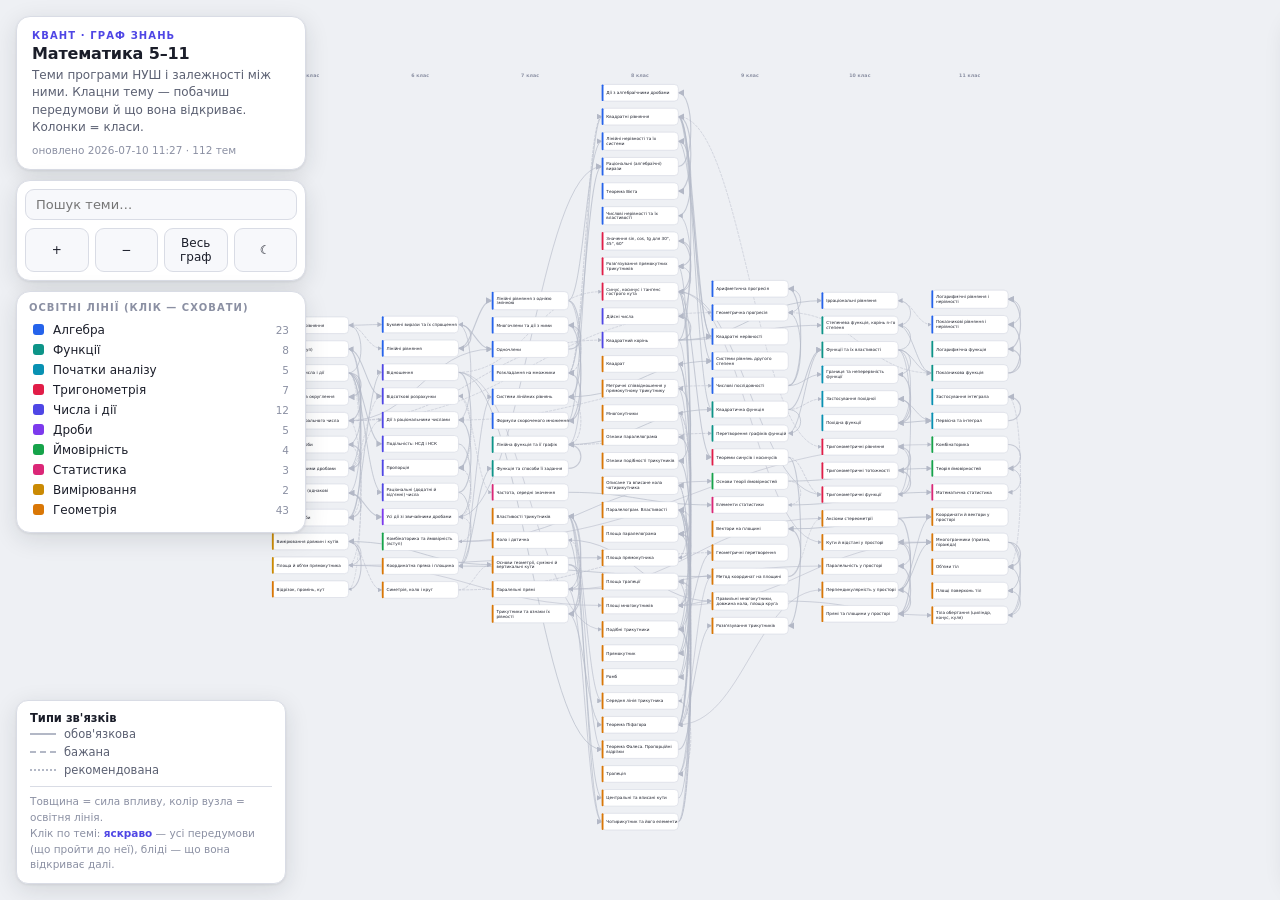
==== commit 9997121c: "Урок «Пропорція»: правило хреста + малюнок діагоналей Додано обовʼязкове правило: записати пропорцію" ====
--- a/math.html
+++ b/math.html
@@ -230,7 +230,7 @@
       <div class="eyebrow">Квант · Граф знань</div>
       <h1>Математика 5–11</h1>
       <p>Теми програми НУШ і залежності між ними. Клацни тему — побачиш передумови й що вона відкриває. Колонки = класи.</p>
-      <div class="buildtag">оновлено 2026-07-10 11:14 · 112 тем</div>
+      <div class="buildtag">оновлено 2026-07-10 11:27 · 112 тем</div>
     </div>
     <div class="card">
       <div class="searchrow"><input id="search" type="search" placeholder="Пошук теми…" autocomplete="off"></div>
@@ -278,7 +278,7 @@
 
 <script>
 const GRAPH = {"name":"Математика 5–11 (НУШ)","nodes":[{"id":"n5-natural","title":"Натуральні числа і дії","grade":5,"strand":"numbers","difficulty":1,"minutes":45,"threshold":0.8,"comp":["Виконує дії з натуральними числами"]},{"id":"n5-order-round","title":"Порівняння та округлення","grade":5,"strand":"numbers","difficulty":1,"minutes":40,"threshold":0.8,"comp":["Порівнює й округлює числа"]},{"id":"n5-powers-nat","title":"Степінь натурального числа","grade":5,"strand":"numbers","difficulty":2,"minutes":45,"threshold":0.8,"comp":["Підносить до степеня з натуральним показником"]},{"id":"n5-frac-common","title":"Звичайні дроби","grade":5,"strand":"fractions","difficulty":2,"minutes":50,"threshold":0.8,"comp":["Читає й записує звичайні дроби"]},{"id":"n5-frac-addsub-like","title":"Дії з дробами (однакові знаменники)","grade":5,"strand":"fractions","difficulty":2,"minutes":50,"threshold":0.8,"comp":["Додає й віднімає дроби з однаковими знаменниками"]},{"id":"n5-decimals","title":"Десяткові дроби","grade":5,"strand":"fractions","difficulty":2,"minutes":50,"threshold":0.8,"comp":["Читає й записує десяткові дроби"]},{"id":"n5-dec-ops","title":"Дії з десятковими дробами","grade":5,"strand":"fractions","difficulty":2,"minutes":55,"threshold":0.8,"comp":["Виконує дії з десятковими дробами"]},{"id":"n5-percent-intro","title":"Відсотки (вступ)","grade":5,"strand":"numbers","difficulty":2,"minutes":50,"threshold":0.8,"comp":["Знаходить відсоток від числа"]},{"id":"n5-geo-basic","title":"Відрізок, промінь, кут","grade":5,"strand":"geometry","difficulty":1,"minutes":45,"threshold":0.8,"comp":["Розрізняє й будує основні геометричні фігури"]},{"id":"n5-geo-measure","title":"Вимірювання довжин і кутів","grade":5,"strand":"measurement","difficulty":2,"minutes":45,"threshold":0.8,"comp":["Вимірює довжини й градусні міри кутів"]},{"id":"n5-area-rect","title":"Площа й об'єм прямокутника","grade":5,"strand":"measurement","difficulty":2,"minutes":50,"threshold":0.8,"comp":["Обчислює площу прямокутника й об'єм прямокутного паралелепіпеда"]},{"id":"n5-equations-simple","title":"Найпростіші рівняння","grade":5,"strand":"algebra","difficulty":2,"minutes":45,"threshold":0.8,"comp":["Розв'язує рівняння на основі залежностей між компонентами дій"]},{"id":"n6-divisibility","title":"Подільність: НСД і НСК","grade":6,"strand":"numbers","difficulty":3,"minutes":55,"threshold":0.8,"comp":["Знаходить НСД і НСК, застосовує ознаки подільності"]},{"id":"n6-frac-ops-full","title":"Усі дії зі звичайними дробами","grade":6,"strand":"fractions","difficulty":3,"minutes":60,"threshold":0.8,"comp":["Виконує всі дії зі звичайними дробами"]},{"id":"n6-ratio","title":"Відношення","grade":6,"strand":"numbers","difficulty":3,"minutes":45,"threshold":0.8,"comp":["Розуміє відношення двох чисел"]},{"id":"n6-proportion","title":"Пропорція","grade":6,"strand":"numbers","difficulty":3,"minutes":55,"threshold":0.8,"comp":["Розв'язує пропорції"]},{"id":"n6-percent","title":"Відсоткові розрахунки","grade":6,"strand":"numbers","difficulty":3,"minutes":55,"threshold":0.8,"comp":["Розв'язує задачі на відсотки"]},{"id":"n6-rational-neg","title":"Раціональні (додатні й від'ємні) числа","grade":6,"strand":"numbers","difficulty":3,"minutes":50,"threshold":0.8,"comp":["Розуміє від'ємні числа й модуль"]},{"id":"n6-rational-ops","title":"Дії з раціональними числами","grade":6,"strand":"numbers","difficulty":3,"minutes":55,"threshold":0.8,"comp":["Виконує дії з раціональними числами"]},{"id":"n6-coordinate","title":"Координатна пряма і площина","grade":6,"strand":"geometry","difficulty":2,"minutes":45,"threshold":0.8,"comp":["Позначає точки за координатами"]},{"id":"n6-expr-intro","title":"Буквені вирази та їх спрощення","grade":6,"strand":"algebra","difficulty":3,"minutes":50,"threshold":0.8,"comp":["Спрощує буквені вирази"]},{"id":"n6-linear-eq","title":"Лінійні рівняння","grade":6,"strand":"algebra","difficulty":3,"minutes":55,"threshold":0.8,"comp":["Розв'язує лінійні рівняння"]},{"id":"n6-geo-symmetry","title":"Симетрія, коло і круг","grade":6,"strand":"geometry","difficulty":2,"minutes":45,"threshold":0.8,"comp":["Будує симетричні фігури, розуміє коло і круг"]},{"id":"n6-prob-intro","title":"Комбінаторика та ймовірність (вступ)","grade":6,"strand":"probability","difficulty":2,"minutes":45,"threshold":0.8,"comp":["Розв'язує найпростіші комбінаторні задачі"]},{"id":"a7-monomials","title":"Одночлени","grade":7,"strand":"algebra","difficulty":3,"minutes":50,"threshold":0.8,"comp":["Виконує дії з одночленами"]},{"id":"a7-polynomials","title":"Многочлени та дії з ними","grade":7,"strand":"algebra","difficulty":3,"minutes":60,"threshold":0.8,"comp":["Додає, віднімає й множить многочлени"]},{"id":"a7-formulas","title":"Формули скороченого множення","grade":7,"strand":"algebra","difficulty":4,"minutes":60,"threshold":0.8,"comp":["Застосовує формули скороченого множення"]},{"id":"a7-factoring","title":"Розкладання на множники","grade":7,"strand":"algebra","difficulty":4,"minutes":60,"threshold":0.8,"comp":["Розкладає многочлен на множники"]},{"id":"a7-linear-eq","title":"Лінійні рівняння з однією змінною","grade":7,"strand":"algebra","difficulty":3,"minutes":50,"threshold":0.8,"comp":["Розв'язує лінійні рівняння з однією змінною"]},{"id":"a7-linear-systems","title":"Системи лінійних рівнянь","grade":7,"strand":"algebra","difficulty":4,"minutes":65,"threshold":0.8,"comp":["Розв'язує системи двох лінійних рівнянь"]},{"id":"a7-func-intro","title":"Функція та способи її задання","grade":7,"strand":"functions","difficulty":3,"minutes":50,"threshold":0.8,"comp":["Розуміє поняття функції, області визначення й значень"]},{"id":"a7-linear-func","title":"Лінійна функція та її графік","grade":7,"strand":"functions","difficulty":3,"minutes":55,"threshold":0.8,"comp":["Будує й досліджує графік лінійної функції"]},{"id":"a7-stat-intro","title":"Частота, середні значення","grade":7,"strand":"data","difficulty":2,"minutes":45,"threshold":0.8,"comp":["Обчислює частоту й середнє арифметичне"]},{"id":"g7-basics","title":"Основи геометрії, суміжні й вертикальні кути","grade":7,"strand":"geometry","difficulty":3,"minutes":50,"threshold":0.8,"comp":["Застосовує властивості кутів"]},{"id":"g7-triangles","title":"Трикутники та ознаки їх рівності","grade":7,"strand":"geometry","difficulty":3,"minutes":60,"threshold":0.8,"comp":["Доводить рівність трикутників"]},{"id":"g7-parallel","title":"Паралельні прямі","grade":7,"strand":"geometry","difficulty":3,"minutes":50,"threshold":0.8,"comp":["Застосовує ознаки й властивості паралельних прямих"]},{"id":"g7-triangle-props","title":"Властивості трикутників","grade":7,"strand":"geometry","difficulty":3,"minutes":55,"threshold":0.8,"comp":["Застосовує суму кутів і нерівність трикутника"]},{"id":"g7-circle7","title":"Коло і дотична","grade":7,"strand":"geometry","difficulty":3,"minutes":50,"threshold":0.8,"comp":["Застосовує властивості кола й дотичної"]},{"id":"a8-rational-expr","title":"Раціональні (алгебраїчні) вирази","grade":8,"strand":"algebra","difficulty":4,"minutes":60,"threshold":0.8,"comp":["Перетворює алгебраїчні дроби"]},{"id":"a8-rational-ops","title":"Дії з алгебраїчними дробами","grade":8,"strand":"algebra","difficulty":4,"minutes":65,"threshold":0.8,"comp":["Виконує дії з алгебраїчними дробами"]},{"id":"a8-roots","title":"Квадратний корінь","grade":8,"strand":"numbers","difficulty":4,"minutes":55,"threshold":0.8,"comp":["Обчислює й перетворює квадратні корені"]},{"id":"a8-real-numbers","title":"Дійсні числа","grade":8,"strand":"numbers","difficulty":3,"minutes":45,"threshold":0.8,"comp":["Розуміє множину дійсних чисел"]},{"id":"a8-quadratic-eq","title":"Квадратні рівняння","grade":8,"strand":"algebra","difficulty":4,"minutes":65,"threshold":0.8,"comp":["Розв'язує квадратні рівняння"]},{"id":"a8-vieta","title":"Теорема Вієта","grade":8,"strand":"algebra","difficulty":4,"minutes":45,"threshold":0.8,"comp":["Застосовує теорему Вієта"]},{"id":"a8-inequalities","title":"Числові нерівності та їх властивості","grade":8,"strand":"algebra","difficulty":3,"minutes":50,"threshold":0.8,"comp":["Застосовує властивості числових нерівностей"]},{"id":"a8-linear-ineq","title":"Лінійні нерівності та їх системи","grade":8,"strand":"algebra","difficulty":4,"minutes":60,"threshold":0.8,"comp":["Розв'язує лінійні нерівності та системи"]},{"id":"g8-quadrilaterals","title":"Чотирикутник та його елементи","grade":8,"strand":"geometry","difficulty":3,"minutes":50,"threshold":0.8,"comp":["Класифікує чотирикутники"]},{"id":"g8-parallelogram","title":"Паралелограм. Властивості","grade":8,"strand":"geometry","difficulty":3,"minutes":60,"threshold":0.8,"comp":["Застосовує властивості паралелограма, ромба, прямокутника"]},{"id":"g8-thales-similar","title":"Подібні трикутники","grade":8,"strand":"geometry","difficulty":4,"minutes":65,"threshold":0.8,"comp":["Застосовує подібність трикутників"]},{"id":"g8-pythagoras","title":"Теорема Піфагора","grade":8,"strand":"geometry","difficulty":4,"minutes":55,"threshold":0.8,"comp":["Застосовує теорему Піфагора"]},{"id":"g8-trig-right","title":"Синус, косинус і тангенс гострого кута","grade":8,"strand":"trigonometry","difficulty":4,"minutes":60,"threshold":0.8,"comp":["Використовує синус, косинус, тангенс гострого кута"]},{"id":"g8-area-poly","title":"Площі многокутників","grade":8,"strand":"geometry","difficulty":3,"minutes":55,"threshold":0.8,"comp":["Обчислює площі трикутників і чотирикутників"]},{"id":"a9-quadratic-ineq","title":"Квадратні нерівності","grade":9,"strand":"algebra","difficulty":4,"minutes":60,"threshold":0.8,"comp":["Розв'язує квадратні нерівності"]},{"id":"a9-quadratic-func","title":"Квадратична функція","grade":9,"strand":"functions","difficulty":4,"minutes":65,"threshold":0.8,"comp":["Будує й досліджує параболу"]},{"id":"a9-func-transform","title":"Перетворення графіків функцій","grade":9,"strand":"functions","difficulty":4,"minutes":55,"threshold":0.8,"comp":["Виконує перетворення графіків"]},{"id":"a9-systems-nonlinear","title":"Системи рівнянь другого степеня","grade":9,"strand":"algebra","difficulty":4,"minutes":65,"threshold":0.8,"comp":["Розв'язує системи нелінійних рівнянь"]},{"id":"a9-sequences","title":"Числові послідовності","grade":9,"strand":"algebra","difficulty":3,"minutes":50,"threshold":0.8,"comp":["Задає й досліджує послідовності"]},{"id":"a9-arith-prog","title":"Арифметична прогресія","grade":9,"strand":"algebra","difficulty":4,"minutes":55,"threshold":0.8,"comp":["Застосовує формули арифметичної прогресії"]},{"id":"a9-geo-prog","title":"Геометрична прогресія","grade":9,"strand":"algebra","difficulty":4,"minutes":55,"threshold":0.8,"comp":["Застосовує формули геометричної прогресії"]},{"id":"a9-prob","title":"Основи теорії ймовірностей","grade":9,"strand":"probability","difficulty":3,"minutes":50,"threshold":0.8,"comp":["Обчислює ймовірність випадкової події"]},{"id":"a9-stat","title":"Елементи статистики","grade":9,"strand":"data","difficulty":3,"minutes":45,"threshold":0.8,"comp":["Опрацьовує статистичні дані"]},{"id":"g9-trig-any","title":"Теореми синусів і косинусів","grade":9,"strand":"trigonometry","difficulty":4,"minutes":60,"threshold":0.8,"comp":["Застосовує теореми синусів і косинусів"]},{"id":"g9-solving-triangles","title":"Розв'язування трикутників","grade":9,"strand":"geometry","difficulty":4,"minutes":60,"threshold":0.8,"comp":["Розв'язує довільні трикутники"]},{"id":"g9-coordinates","title":"Метод координат на площині","grade":9,"strand":"geometry","difficulty":3,"minutes":55,"threshold":0.8,"comp":["Застосовує формули відстані й рівняння прямої/кола"]},{"id":"g9-vectors","title":"Вектори на площині","grade":9,"strand":"geometry","difficulty":4,"minutes":60,"threshold":0.8,"comp":["Виконує дії з векторами"]},{"id":"g9-circle-poly","title":"Правильні многокутники, довжина кола, площа круга","grade":9,"strand":"geometry","difficulty":3,"minutes":55,"threshold":0.8,"comp":["Обчислює довжину кола й площу круга"]},{"id":"g9-transformations","title":"Геометричні перетворення","grade":9,"strand":"geometry","difficulty":3,"minutes":50,"threshold":0.8,"comp":["Виконує рухи й перетворення подібності"]},{"id":"a10-func-props","title":"Функції та їх властивості","grade":10,"strand":"functions","difficulty":4,"minutes":60,"threshold":0.8,"comp":["Досліджує парність, монотонність, екстремуми"]},{"id":"a10-power-func","title":"Степенева функція, корінь n-го степеня","grade":10,"strand":"functions","difficulty":4,"minutes":55,"threshold":0.8,"comp":["Будує степеневу функцію, оперує коренями n-го степеня"]},{"id":"a10-roots-n","title":"Ірраціональні рівняння","grade":10,"strand":"algebra","difficulty":4,"minutes":60,"threshold":0.8,"comp":["Розв'язує ірраціональні рівняння"]},{"id":"a10-trig-func","title":"Тригонометричні функції","grade":10,"strand":"trigonometry","difficulty":5,"minutes":65,"threshold":0.8,"comp":["Будує й досліджує тригонометричні функції"]},{"id":"a10-trig-identities","title":"Тригонометричні тотожності","grade":10,"strand":"trigonometry","difficulty":5,"minutes":65,"threshold":0.8,"comp":["Перетворює тригонометричні вирази"]},{"id":"a10-trig-eq","title":"Тригонометричні рівняння","grade":10,"strand":"trigonometry","difficulty":5,"minutes":70,"threshold":0.8,"comp":["Розв'язує тригонометричні рівняння"]},{"id":"a10-limits","title":"Границя та неперервність функції","grade":10,"strand":"calculus","difficulty":5,"minutes":60,"threshold":0.8,"comp":["Обчислює границі функцій"]},{"id":"a10-derivative","title":"Похідна функції","grade":10,"strand":"calculus","difficulty":5,"minutes":70,"threshold":0.8,"comp":["Знаходить похідні функцій"]},{"id":"a10-derivative-app","title":"Застосування похідної","grade":10,"strand":"calculus","difficulty":5,"minutes":70,"threshold":0.8,"comp":["Досліджує функції за допомогою похідної"]},{"id":"g10-stereo-axioms","title":"Аксіоми стереометрії","grade":10,"strand":"geometry","difficulty":3,"minutes":45,"threshold":0.8,"comp":["Застосовує аксіоми стереометрії"]},{"id":"g10-lines-planes","title":"Прямі та площини у просторі","grade":10,"strand":"geometry","difficulty":4,"minutes":60,"threshold":0.8,"comp":["Визначає взаємне розміщення прямих і площин"]},{"id":"g10-parallelism","title":"Паралельність у просторі","grade":10,"strand":"geometry","difficulty":4,"minutes":55,"threshold":0.8,"comp":["Застосовує ознаки паралельності у просторі"]},{"id":"g10-perpendicular","title":"Перпендикулярність у просторі","grade":10,"strand":"geometry","difficulty":4,"minutes":60,"threshold":0.8,"comp":["Застосовує перпендикулярність прямих і площин"]},{"id":"g10-angles-space","title":"Кути й відстані у просторі","grade":10,"strand":"geometry","difficulty":5,"minutes":65,"threshold":0.8,"comp":["Обчислює кути й відстані у просторі"]},{"id":"a11-exponential-func","title":"Показникова функція","grade":11,"strand":"functions","difficulty":4,"minutes":55,"threshold":0.8,"comp":["Досліджує показникову функцію"]},{"id":"a11-exponential-eq","title":"Показникові рівняння і нерівності","grade":11,"strand":"algebra","difficulty":5,"minutes":65,"threshold":0.8,"comp":["Розв'язує показникові рівняння й нерівності"]},{"id":"a11-log-func","title":"Логарифмічна функція","grade":11,"strand":"functions","difficulty":5,"minutes":60,"threshold":0.8,"comp":["Оперує логарифмами, досліджує логарифмічну функцію"]},{"id":"a11-log-eq","title":"Логарифмічні рівняння і нерівності","grade":11,"strand":"algebra","difficulty":5,"minutes":65,"threshold":0.8,"comp":["Розв'язує логарифмічні рівняння й нерівності"]},{"id":"a11-antiderivative","title":"Первісна та інтеграл","grade":11,"strand":"calculus","difficulty":5,"minutes":70,"threshold":0.8,"comp":["Знаходить первісні, обчислює інтеграли"]},{"id":"a11-integral-app","title":"Застосування інтеграла","grade":11,"strand":"calculus","difficulty":5,"minutes":65,"threshold":0.8,"comp":["Обчислює площі й об'єми за допомогою інтеграла"]},{"id":"a11-combinatorics","title":"Комбінаторика","grade":11,"strand":"probability","difficulty":4,"minutes":55,"threshold":0.8,"comp":["Застосовує правила комбінаторики"]},{"id":"a11-probability","title":"Теорія ймовірностей","grade":11,"strand":"probability","difficulty":4,"minutes":60,"threshold":0.8,"comp":["Обчислює ймовірності складених подій"]},{"id":"a11-statistics","title":"Математична статистика","grade":11,"strand":"data","difficulty":4,"minutes":55,"threshold":0.8,"comp":["Аналізує статистичні розподіли"]},{"id":"g11-polyhedra","title":"Многогранники (призма, піраміда)","grade":11,"strand":"geometry","difficulty":4,"minutes":65,"threshold":0.8,"comp":["Досліджує призми й піраміди"]},{"id":"g11-round-bodies","title":"Тіла обертання (циліндр, конус, куля)","grade":11,"strand":"geometry","difficulty":4,"minutes":65,"threshold":0.8,"comp":["Досліджує тіла обертання"]},{"id":"g11-volumes","title":"Об'єми тіл","grade":11,"strand":"geometry","difficulty":5,"minutes":65,"threshold":0.8,"comp":["Обчислює об'єми многогранників і тіл обертання"]},{"id":"g11-surface-area","title":"Площі поверхонь тіл","grade":11,"strand":"geometry","difficulty":4,"minutes":60,"threshold":0.8,"comp":["Обчислює площі поверхонь тіл"]},{"id":"g11-coordinates-space","title":"Координати й вектори у просторі","grade":11,"strand":"geometry","difficulty":5,"minutes":65,"threshold":0.8,"comp":["Застосовує метод координат у просторі"]},{"id":"g8g-parallelogram-signs","title":"Ознаки паралелограма","grade":8,"strand":"geometry","difficulty":3,"minutes":45,"threshold":0.8,"comp":["Застосовує ознаки паралелограма"]},{"id":"g8g-rectangle","title":"Прямокутник","grade":8,"strand":"geometry","difficulty":2,"minutes":40,"threshold":0.8,"comp":["Знає властивості прямокутника"]},{"id":"g8g-rhombus","title":"Ромб","grade":8,"strand":"geometry","difficulty":2,"minutes":40,"threshold":0.8,"comp":["Знає властивості ромба"]},{"id":"g8g-square","title":"Квадрат","grade":8,"strand":"geometry","difficulty":2,"minutes":35,"threshold":0.8,"comp":["Знає властивості квадрата"]},{"id":"g8g-midline","title":"Середня лінія трикутника","grade":8,"strand":"geometry","difficulty":3,"minutes":40,"threshold":0.8,"comp":["Застосовує властивість середньої лінії трикутника"]},{"id":"g8g-trapezoid","title":"Трапеція","grade":8,"strand":"geometry","difficulty":3,"minutes":50,"threshold":0.8,"comp":["Знає види трапецій і середню лінію трапеції"]},{"id":"g8g-inscribed-angles","title":"Центральні та вписані кути","grade":8,"strand":"geometry","difficulty":3,"minutes":50,"threshold":0.8,"comp":["Застосовує теорему про вписаний кут"]},{"id":"g8g-inscribed-circumscribed","title":"Описане та вписане кола чотирикутника","grade":8,"strand":"geometry","difficulty":4,"minutes":50,"threshold":0.8,"comp":["Застосовує умови вписаного й описаного чотирикутника"]},{"id":"g8g-thales","title":"Теорема Фалеса. Пропорційні відрізки","grade":8,"strand":"geometry","difficulty":3,"minutes":45,"threshold":0.8,"comp":["Застосовує теорему Фалеса й пропорційні відрізки"]},{"id":"g8g-similarity-signs","title":"Ознаки подібності трикутників","grade":8,"strand":"geometry","difficulty":4,"minutes":55,"threshold":0.8,"comp":["Застосовує ознаки подібності трикутників"]},{"id":"g8g-metric-relations","title":"Метричні співвідношення у прямокутному трикутнику","grade":8,"strand":"geometry","difficulty":4,"minutes":50,"threshold":0.8,"comp":["Застосовує метричні співвідношення у прямокутному трикутнику"]},{"id":"g8g-trig-values","title":"Значення sin, cos, tg для 30°, 45°, 60°","grade":8,"strand":"trigonometry","difficulty":3,"minutes":40,"threshold":0.8,"comp":["Знає значення тригонометричних функцій для 30°, 45°, 60°"]},{"id":"g8g-solving-rt","title":"Розвʼязування прямокутних трикутників","grade":8,"strand":"trigonometry","difficulty":4,"minutes":55,"threshold":0.8,"comp":["Розвʼязує прямокутні трикутники"]},{"id":"g8g-polygons","title":"Многокутники","grade":8,"strand":"geometry","difficulty":2,"minutes":40,"threshold":0.8,"comp":["Знає означення многокутника й суму його кутів"]},{"id":"g8g-area-rectangle","title":"Площа прямокутника","grade":8,"strand":"geometry","difficulty":2,"minutes":40,"threshold":0.8,"comp":["Обчислює площу прямокутника"]},{"id":"g8g-area-parallelogram","title":"Площа паралелограма","grade":8,"strand":"geometry","difficulty":3,"minutes":45,"threshold":0.8,"comp":["Обчислює площу паралелограма"]},{"id":"g8g-area-trapezoid","title":"Площа трапеції","grade":8,"strand":"geometry","difficulty":3,"minutes":45,"threshold":0.8,"comp":["Обчислює площу трапеції"]}],"edges":[{"from":"n5-natural","to":"n5-order-round","weight":0.9,"type":"mandatory"},{"from":"n5-natural","to":"n5-powers-nat","weight":0.85,"type":"mandatory"},{"from":"n5-natural","to":"n5-frac-common","weight":0.8,"type":"mandatory"},{"from":"n5-frac-common","to":"n5-frac-addsub-like","weight":0.9,"type":"mandatory"},{"from":"n5-natural","to":"n5-decimals","weight":0.7,"type":"mandatory"},{"from":"n5-frac-common","to":"n5-decimals","weight":0.5,"type":"desirable"},{"from":"n5-decimals","to":"n5-dec-ops","weight":0.9,"type":"mandatory"},{"from":"n5-frac-addsub-like","to":"n5-percent-intro","weight":0.6,"type":"mandatory"},{"from":"n5-dec-ops","to":"n5-percent-intro","weight":0.7,"type":"mandatory"},{"from":"n5-natural","to":"n5-equations-simple","weight":0.7,"type":"mandatory"},{"from":"n5-natural","to":"n5-geo-basic","weight":0.3,"type":"desirable"},{"from":"n5-geo-basic","to":"n5-geo-measure","weight":0.85,"type":"mandatory"},{"from":"n5-geo-measure","to":"n5-area-rect","weight":0.6,"type":"mandatory"},{"from":"n5-powers-nat","to":"n5-area-rect","weight":0.4,"type":"desirable"},{"from":"n5-natural","to":"n6-divisibility","weight":0.8,"type":"mandatory"},{"from":"n5-frac-addsub-like","to":"n6-frac-ops-full","weight":0.85,"type":"mandatory"},{"from":"n6-divisibility","to":"n6-frac-ops-full","weight":0.7,"type":"mandatory"},{"from":"n5-frac-common","to":"n6-ratio","weight":0.7,"type":"mandatory"},{"from":"n6-ratio","to":"n6-proportion","weight":0.9,"type":"mandatory"},{"from":"n6-frac-ops-full","to":"n6-proportion","weight":0.5,"type":"desirable"},{"from":"n5-percent-intro","to":"n6-percent","weight":0.8,"type":"mandatory"},{"from":"n6-proportion","to":"n6-percent","weight":0.7,"type":"recommended"},{"from":"n5-dec-ops","to":"n6-percent","weight":0.4,"type":"desirable"},{"from":"n5-natural","to":"n6-rational-neg","weight":0.7,"type":"mandatory"},{"from":"n6-rational-neg","to":"n6-rational-ops","weight":0.9,"type":"mandatory"},{"from":"n5-dec-ops","to":"n6-rational-ops","weight":0.4,"type":"desirable"},{"from":"n6-rational-neg","to":"n6-coordinate","weight":0.7,"type":"mandatory"},{"from":"n5-equations-simple","to":"n6-expr-intro","weight":0.6,"type":"mandatory"},{"from":"n6-rational-ops","to":"n6-expr-intro","weight":0.6,"type":"mandatory"},{"from":"n6-expr-intro","to":"n6-linear-eq","weight":0.85,"type":"mandatory"},{"from":"n5-equations-simple","to":"n6-linear-eq","weight":0.5,"type":"desirable"},{"from":"n5-geo-measure","to":"n6-geo-symmetry","weight":0.5,"type":"desirable"},{"from":"n6-frac-ops-full","to":"n6-prob-intro","weight":0.4,"type":"desirable"},{"from":"n6-expr-intro","to":"a7-monomials","weight":0.8,"type":"mandatory"},{"from":"n5-powers-nat","to":"a7-monomials","weight":0.6,"type":"mandatory"},{"from":"a7-monomials","to":"a7-polynomials","weight":0.9,"type":"mandatory"},{"from":"a7-polynomials","to":"a7-formulas","weight":0.85,"type":"mandatory"},{"from":"a7-formulas","to":"a7-factoring","weight":0.85,"type":"mandatory"},{"from":"a7-polynomials","to":"a7-factoring","weight":0.6,"type":"desirable"},{"from":"n6-linear-eq","to":"a7-linear-eq","weight":0.9,"type":"mandatory"},{"from":"a7-linear-eq","to":"a7-linear-systems","weight":0.85,"type":"mandatory"},{"from":"n6-coordinate","to":"a7-linear-systems","weight":0.6,"type":"mandatory"},{"from":"n6-coordinate","to":"a7-func-intro","weight":0.7,"type":"mandatory"},{"from":"a7-func-intro","to":"a7-linear-func","weight":0.9,"type":"mandatory"},{"from":"a7-linear-eq","to":"a7-linear-func","weight":0.6,"type":"mandatory"},{"from":"a7-linear-func","to":"a7-linear-systems","weight":0.5,"type":"desirable"},{"from":"n6-percent","to":"a7-stat-intro","weight":0.4,"type":"desirable"},{"from":"n5-geo-measure","to":"g7-basics","weight":0.7,"type":"mandatory"},{"from":"n6-geo-symmetry","to":"g7-basics","weight":0.4,"type":"desirable"},{"from":"g7-basics","to":"g7-triangles","weight":0.85,"type":"mandatory"},{"from":"g7-basics","to":"g7-parallel","weight":0.7,"type":"mandatory"},{"from":"g7-triangles","to":"g7-triangle-props","weight":0.85,"type":"mandatory"},{"from":"g7-parallel","to":"g7-triangle-props","weight":0.6,"type":"mandatory"},{"from":"g7-triangles","to":"g7-circle7","weight":0.5,"type":"desirable"},{"from":"a7-factoring","to":"a8-rational-expr","weight":0.85,"type":"mandatory"},{"from":"n6-frac-ops-full","to":"a8-rational-expr","weight":0.6,"type":"mandatory"},{"from":"a8-rational-expr","to":"a8-rational-ops","weight":0.9,"type":"mandatory"},{"from":"n5-powers-nat","to":"a8-roots","weight":0.5,"type":"desirable"},{"from":"a8-roots","to":"a8-real-numbers","weight":0.8,"type":"mandatory"},{"from":"a7-formulas","to":"a8-quadratic-eq","weight":0.7,"type":"mandatory"},{"from":"a8-roots","to":"a8-quadratic-eq","weight":0.85,"type":"mandatory"},{"from":"a7-factoring","to":"a8-quadratic-eq","weight":0.6,"type":"desirable"},{"from":"a8-quadratic-eq","to":"a8-vieta","weight":0.9,"type":"mandatory"},{"from":"a8-real-numbers","to":"a8-inequalities","weight":0.6,"type":"mandatory"},{"from":"a8-inequalities","to":"a8-linear-ineq","weight":0.85,"type":"mandatory"},{"from":"a7-linear-eq","to":"a8-linear-ineq","weight":0.7,"type":"mandatory"},{"from":"g7-triangle-props","to":"g8-quadrilaterals","weight":0.7,"type":"mandatory"},{"from":"g7-parallel","to":"g8-quadrilaterals","weight":0.6,"type":"mandatory"},{"from":"g8-quadrilaterals","to":"g8-parallelogram","weight":0.85,"type":"mandatory"},{"from":"n6-ratio","to":"g8-thales-similar","weight":0.5,"type":"mandatory"},{"from":"g7-triangles","to":"g8-pythagoras","weight":0.7,"type":"mandatory"},{"from":"a8-roots","to":"g8-pythagoras","weight":0.5,"type":"mandatory"},{"from":"g8-thales-similar","to":"g8-pythagoras","weight":0.4,"type":"desirable"},{"from":"g8-pythagoras","to":"g8-trig-right","weight":0.8,"type":"mandatory"},{"from":"g8-thales-similar","to":"g8-trig-right","weight":0.7,"type":"mandatory"},{"from":"n6-ratio","to":"g8-trig-right","weight":0.4,"type":"desirable"},{"from":"g8-parallelogram","to":"g8-area-poly","weight":0.7,"type":"mandatory"},{"from":"n5-area-rect","to":"g8-area-poly","weight":0.5,"type":"mandatory"},{"from":"a8-quadratic-eq","to":"a9-quadratic-ineq","weight":0.85,"type":"mandatory"},{"from":"a8-linear-ineq","to":"a9-quadratic-ineq","weight":0.7,"type":"mandatory"},{"from":"a8-quadratic-eq","to":"a9-quadratic-func","weight":0.7,"type":"mandatory"},{"from":"a7-linear-func","to":"a9-quadratic-func","weight":0.7,"type":"mandatory"},{"from":"a9-quadratic-func","to":"a9-func-transform","weight":0.7,"type":"mandatory"},{"from":"a7-linear-func","to":"a9-func-transform","weight":0.5,"type":"desirable"},{"from":"a8-quadratic-eq","to":"a9-systems-nonlinear","weight":0.8,"type":"mandatory"},{"from":"a7-linear-systems","to":"a9-systems-nonlinear","weight":0.7,"type":"mandatory"},{"from":"n6-rational-ops","to":"a9-sequences","weight":0.4,"type":"desirable"},{"from":"a9-sequences","to":"a9-arith-prog","weight":0.9,"type":"mandatory"},{"from":"a9-arith-prog","to":"a9-geo-prog","weight":0.6,"type":"mandatory"},{"from":"a9-sequences","to":"a9-geo-prog","weight":0.7,"type":"mandatory"},{"from":"n5-powers-nat","to":"a9-geo-prog","weight":0.4,"type":"desirable"},{"from":"n6-prob-intro","to":"a9-prob","weight":0.6,"type":"mandatory"},{"from":"a7-stat-intro","to":"a9-stat","weight":0.7,"type":"mandatory"},{"from":"a9-prob","to":"a9-stat","weight":0.4,"type":"desirable"},{"from":"g8-trig-right","to":"g9-trig-any","weight":0.8,"type":"mandatory"},{"from":"g9-trig-any","to":"g9-solving-triangles","weight":0.9,"type":"mandatory"},{"from":"g8-pythagoras","to":"g9-solving-triangles","weight":0.6,"type":"mandatory"},{"from":"n6-coordinate","to":"g9-coordinates","weight":0.7,"type":"mandatory"},{"from":"g8-pythagoras","to":"g9-coordinates","weight":0.5,"type":"mandatory"},{"from":"g9-coordinates","to":"g9-vectors","weight":0.8,"type":"mandatory"},{"from":"g8-area-poly","to":"g9-circle-poly","weight":0.6,"type":"mandatory"},{"from":"g7-circle7","to":"g9-circle-poly","weight":0.6,"type":"mandatory"},{"from":"g8-thales-similar","to":"g9-transformations","weight":0.6,"type":"mandatory"},{"from":"n6-geo-symmetry","to":"g9-transformations","weight":0.5,"type":"desirable"},{"from":"a9-quadratic-func","to":"a10-func-props","weight":0.8,"type":"mandatory"},{"from":"a9-func-transform","to":"a10-func-props","weight":0.7,"type":"mandatory"},{"from":"a10-func-props","to":"a10-power-func","weight":0.7,"type":"mandatory"},{"from":"a8-roots","to":"a10-power-func","weight":0.6,"type":"mandatory"},{"from":"a10-power-func","to":"a10-roots-n","weight":0.6,"type":"mandatory"},{"from":"a8-roots","to":"a10-roots-n","weight":0.7,"type":"mandatory"},{"from":"g8-trig-right","to":"a10-trig-func","weight":0.6,"type":"mandatory"},{"from":"a10-func-props","to":"a10-trig-func","weight":0.6,"type":"mandatory"},{"from":"g9-trig-any","to":"a10-trig-func","weight":0.5,"type":"desirable"},{"from":"a10-trig-func","to":"a10-trig-identities","weight":0.85,"type":"mandatory"},{"from":"a10-trig-identities","to":"a10-trig-eq","weight":0.85,"type":"mandatory"},{"from":"a10-trig-func","to":"a10-trig-eq","weight":0.6,"type":"mandatory"},{"from":"a8-quadratic-eq","to":"a10-trig-eq","weight":0.4,"type":"desirable"},{"from":"a10-func-props","to":"a10-limits","weight":0.7,"type":"mandatory"},{"from":"a9-sequences","to":"a10-limits","weight":0.6,"type":"mandatory"},{"from":"a10-limits","to":"a10-derivative","weight":0.85,"type":"mandatory"},{"from":"a10-func-props","to":"a10-derivative","weight":0.6,"type":"mandatory"},{"from":"a10-derivative","to":"a10-derivative-app","weight":0.9,"type":"mandatory"},{"from":"a9-quadratic-func","to":"a10-derivative-app","weight":0.5,"type":"desirable"},{"from":"g7-parallel","to":"g10-stereo-axioms","weight":0.5,"type":"mandatory"},{"from":"g9-coordinates","to":"g10-stereo-axioms","weight":0.3,"type":"desirable"},{"from":"g10-stereo-axioms","to":"g10-lines-planes","weight":0.9,"type":"mandatory"},{"from":"g10-lines-planes","to":"g10-parallelism","weight":0.85,"type":"mandatory"},{"from":"g7-parallel","to":"g10-parallelism","weight":0.5,"type":"mandatory"},{"from":"g10-lines-planes","to":"g10-perpendicular","weight":0.8,"type":"mandatory"},{"from":"g8-pythagoras","to":"g10-perpendicular","weight":0.5,"type":"mandatory"},{"from":"g10-perpendicular","to":"g10-angles-space","weight":0.85,"type":"mandatory"},{"from":"g10-parallelism","to":"g10-angles-space","weight":0.6,"type":"mandatory"},{"from":"g8-trig-right","to":"g10-angles-space","weight":0.5,"type":"mandatory"},{"from":"a10-power-func","to":"a11-exponential-func","weight":0.7,"type":"mandatory"},{"from":"a10-func-props","to":"a11-exponential-func","weight":0.6,"type":"mandatory"},{"from":"a9-geo-prog","to":"a11-exponential-func","weight":0.4,"type":"desirable"},{"from":"a11-exponential-func","to":"a11-exponential-eq","weight":0.9,"type":"mandatory"},{"from":"a10-roots-n","to":"a11-exponential-eq","weight":0.4,"type":"desirable"},{"from":"a11-exponential-func","to":"a11-log-func","weight":0.8,"type":"mandatory"},{"from":"a11-log-func","to":"a11-log-eq","weight":0.9,"type":"mandatory"},{"from":"a11-exponential-eq","to":"a11-log-eq","weight":0.6,"type":"mandatory"},{"from":"a10-derivative","to":"a11-antiderivative","weight":0.9,"type":"mandatory"},{"from":"a10-derivative-app","to":"a11-antiderivative","weight":0.6,"type":"mandatory"},{"from":"a11-antiderivative","to":"a11-integral-app","weight":0.9,"type":"mandatory"},{"from":"n6-prob-intro","to":"a11-combinatorics","weight":0.5,"type":"mandatory"},{"from":"a11-combinatorics","to":"a11-probability","weight":0.8,"type":"mandatory"},{"from":"a9-prob","to":"a11-probability","weight":0.7,"type":"mandatory"},{"from":"a9-stat","to":"a11-statistics","weight":0.7,"type":"mandatory"},{"from":"a11-probability","to":"a11-statistics","weight":0.6,"type":"mandatory"},{"from":"g10-angles-space","to":"g11-polyhedra","weight":0.8,"type":"mandatory"},{"from":"g10-perpendicular","to":"g11-polyhedra","weight":0.7,"type":"mandatory"},{"from":"g8-area-poly","to":"g11-polyhedra","weight":0.5,"type":"mandatory"},{"from":"g11-polyhedra","to":"g11-round-bodies","weight":0.6,"type":"mandatory"},{"from":"g9-circle-poly","to":"g11-round-bodies","weight":0.6,"type":"mandatory"},{"from":"g11-polyhedra","to":"g11-volumes","weight":0.8,"type":"mandatory"},{"from":"g11-round-bodies","to":"g11-volumes","weight":0.7,"type":"mandatory"},{"from":"a11-integral-app","to":"g11-volumes","weight":0.4,"type":"desirable"},{"from":"g11-polyhedra","to":"g11-surface-area","weight":0.7,"type":"mandatory"},{"from":"g11-round-bodies","to":"g11-surface-area","weight":0.7,"type":"mandatory"},{"from":"g9-vectors","to":"g11-coordinates-space","weight":0.85,"type":"mandatory"},{"from":"g10-perpendicular","to":"g11-coordinates-space","weight":0.6,"type":"mandatory"},{"from":"g8-parallelogram","to":"g8g-parallelogram-signs","weight":0.8,"type":"mandatory"},{"from":"g8-parallelogram","to":"g8g-rectangle","weight":0.8,"type":"mandatory"},{"from":"g8-parallelogram","to":"g8g-rhombus","weight":0.8,"type":"mandatory"},{"from":"g8g-rectangle","to":"g8g-square","weight":0.7,"type":"mandatory"},{"from":"g8g-rhombus","to":"g8g-square","weight":0.7,"type":"mandatory"},{"from":"g7-triangle-props","to":"g8g-midline","weight":0.6,"type":"mandatory"},{"from":"g8-parallelogram","to":"g8g-midline","weight":0.4,"type":"desirable"},{"from":"g8-parallelogram","to":"g8g-trapezoid","weight":0.7,"type":"mandatory"},{"from":"g8g-midline","to":"g8g-trapezoid","weight":0.5,"type":"desirable"},{"from":"g7-circle7","to":"g8g-inscribed-angles","weight":0.7,"type":"mandatory"},{"from":"g8g-inscribed-angles","to":"g8g-inscribed-circumscribed","weight":0.8,"type":"mandatory"},{"from":"g8-quadrilaterals","to":"g8g-inscribed-circumscribed","weight":0.4,"type":"desirable"},{"from":"g7-triangle-props","to":"g8g-thales","weight":0.6,"type":"mandatory"},{"from":"n6-ratio","to":"g8g-thales","weight":0.7,"type":"mandatory"},{"from":"g8g-thales","to":"g8-thales-similar","weight":0.85,"type":"mandatory"},{"from":"g8-thales-similar","to":"g8g-similarity-signs","weight":0.85,"type":"mandatory"},{"from":"g8g-similarity-signs","to":"g8g-metric-relations","weight":0.7,"type":"mandatory"},{"from":"g8g-metric-relations","to":"g8-pythagoras","weight":0.6,"type":"mandatory"},{"from":"g8-trig-right","to":"g8g-trig-values","weight":0.85,"type":"mandatory"},{"from":"g8g-trig-values","to":"g8g-solving-rt","weight":0.8,"type":"mandatory"},{"from":"g8-pythagoras","to":"g8g-solving-rt","weight":0.7,"type":"mandatory"},{"from":"g8-trig-right","to":"g8g-solving-rt","weight":0.6,"type":"mandatory"},{"from":"g8-quadrilaterals","to":"g8g-polygons","weight":0.6,"type":"mandatory"},{"from":"g8g-polygons","to":"g8-area-poly","weight":0.4,"type":"desirable"},{"from":"n5-area-rect","to":"g8g-area-rectangle","weight":0.6,"type":"mandatory"},{"from":"g8g-polygons","to":"g8g-area-rectangle","weight":0.5,"type":"mandatory"},{"from":"g8g-area-rectangle","to":"g8g-area-parallelogram","weight":0.85,"type":"mandatory"},{"from":"g8-parallelogram","to":"g8g-area-parallelogram","weight":0.5,"type":"mandatory"},{"from":"g8g-area-parallelogram","to":"g8-area-poly","weight":0.7,"type":"mandatory"},{"from":"g8-area-poly","to":"g8g-area-trapezoid","weight":0.8,"type":"mandatory"},{"from":"g8g-trapezoid","to":"g8g-area-trapezoid","weight":0.6,"type":"mandatory"}]};
-const LESSONS = {"n6-divisibility":{"title":"Подільність: НСД і НСК","subtitle":"6 клас · Числа","minutes":55,"sections":[{"type":"text","html":"<p>Число <b>ділиться націло</b> на інше, якщо остача дорівнює нулю. Число, яке має лише два дільники (1 і саме себе), — <b>просте</b> (2, 3, 5, 7, 11…). Якщо дільників більше — число <b>складене</b>.</p>"},{"type":"callout","kind":"rule","title":"Ознаки подільності","html":"<ul><li><b>на 2</b> — остання цифра парна;</li><li><b>на 5</b> — закінчується на 0 або 5;</li><li><b>на 10</b> — закінчується на 0;</li><li><b>на 3 (і на 9)</b> — сума цифр ділиться на 3 (на 9).</li></ul>"},{"type":"text","html":"<p><b>НСД</b> (найбільший спільний дільник) — найбільше число, на яке діляться <i>обидва</i> числа. <b>НСК</b> (найменше спільне кратне) — найменше число, яке ділиться на <i>кожне</i> з них.</p>"},{"type":"example","title":"Приклад","intro":"Знайдемо НСД(12, 18) і НСК(12, 18).","steps":[{"expr":"12 = 2·2·3","note":"розклад на прості множники"},{"expr":"18 = 2·3·3","note":""},{"expr":"НСД = 2·3 = 6","note":"спільні множники"},{"expr":"НСК = 2·2·3·3 = 36","note":"усі множники більшого набору"}],"answer":"НСД = 6, НСК = 36"},{"type":"example","stage":"practice","title":"Спробуй сам","intro":"Знайди НСД(16, 24) і НСК(16, 24). Спробуй самостійно, а тоді звір із розвʼязанням.","steps":[{"expr":"16 = 2·2·2·2","note":"розклад на прості"},{"expr":"24 = 2·2·2·3","note":""},{"expr":"НСД = 2·2·2 = 8","note":"спільні множники"},{"expr":"НСК = 2·2·2·2·3 = 48","note":"усі множники"}],"answer":"НСД = 8, НСК = 48"},{"type":"callout","kind":"tip","stage":"training","title":"Тренування — порозвʼязуй сам","html":"<ol><li>На які числа з 2, 3, 5, 9, 10 ділиться 180?</li><li>Знайди НСД(20, 30).</li><li>Знайди НСК(6, 8).</li></ol><p class=\"muted\">Відповіді: 1) на всі; 2) 10; 3) 24.</p>"},{"type":"callout","kind":"tip","stage":"summary","title":"Коротко","html":"<ul><li>Ознаки подільності на 2, 3, 5, 9, 10 — швидка перевірка без ділення.</li><li><b>НСД</b> — найбільше число, на яке діляться обидва.</li><li><b>НСК</b> — найменше число, що ділиться на кожне.</li><li>І НСД, і НСК зручно знаходити через розклад на прості множники.</li></ul>"},{"type":"callout","kind":"rule","stage":"result","title":"Ти впорався! 🎉","html":"<p>Тепер ти вмієш перевіряти подільність і знаходити НСД та НСК — це фундамент для дій зі звичайними дробами. Далі попереду саме вони.</p>"}],"quiz":[{"q":"На яке число ділиться 135?","options":["на 2","на 5","на 10","на 4"],"correct":1,"explain":"Закінчується на 5 → ділиться на 5. Непарне, тож не на 2, 10, 4."},{"q":"Яке з чисел просте?","options":["9","15","21","13"],"correct":3,"explain":"13 має лише дільники 1 і 13. Решта — складені."},{"q":"Чи ділиться 234 на 3?","options":["Так","Ні"],"correct":0,"explain":"Сума цифр 2+3+4=9 ділиться на 3 → і число ділиться."},{"q":"НСД(8, 12) = ?","options":["2","4","24","96"],"correct":1,"explain":"8=2·2·2, 12=2·2·3, спільне 2·2=4."}]},"n6-frac-ops-full":{"title":"Усі дії зі звичайними дробами","subtitle":"6 клас · Дроби","minutes":60,"sections":[{"type":"text","html":"<p>Щоб <b>додати або відняти</b> дроби з різними знаменниками, їх зводять до <b>спільного знаменника</b>. Щоб <b>помножити</b> — множать чисельники й знаменники окремо. Щоб <b>поділити</b> — множать на <b>обернений</b> дріб.</p>"},{"type":"figure","svg":"<svg viewBox=\"0 0 320 60\" role=\"img\" aria-label=\"Дріб як частина цілого\"><rect x=\"0\" y=\"6\" width=\"80\" height=\"48\" fill=\"var(--accent)\" stroke=\"var(--ink)\" stroke-width=\"1.5\"/><rect x=\"80\" y=\"6\" width=\"80\" height=\"48\" fill=\"var(--accent)\" stroke=\"var(--ink)\" stroke-width=\"1.5\"/><rect x=\"160\" y=\"6\" width=\"80\" height=\"48\" fill=\"var(--accent)\" stroke=\"var(--ink)\" stroke-width=\"1.5\"/><rect x=\"240\" y=\"6\" width=\"80\" height=\"48\" fill=\"var(--surface-2)\" stroke=\"var(--ink)\" stroke-width=\"1.5\"/><text x=\"160\" y=\"44\" text-anchor=\"middle\" font-size=\"18\" font-weight=\"700\" fill=\"#fff\">3/4</text></svg>","caption":"Дріб 3/4 — це 3 зафарбовані частини з 4 рівних."},{"type":"callout","kind":"rule","title":"Правила","html":"<ul><li>a/b + c/d — до спільного знаменника, потім додати чисельники;</li><li>a/b · c/d = (a·c)/(b·d);</li><li>a/b : c/d = a/b · d/c.</li></ul>"},{"type":"example","title":"Приклад","intro":"Обчислимо 1/2 + 1/3.","steps":[{"expr":"1/2 + 1/3","note":"спільний знаменник 6"},{"expr":"3/6 + 2/6","note":"зводимо"},{"expr":"5/6","note":"додаємо чисельники"}],"answer":"1/2 + 1/3 = 5/6"},{"type":"example","title":"Множення й ділення","intro":"Обчислимо 2/3 · 3/4 і 2/3 : 4/5.","steps":[{"expr":"2/3 · 3/4 = 6/12 = 1/2","note":"множимо й скорочуємо"},{"expr":"2/3 : 4/5 = 2/3 · 5/4 = 10/12 = 5/6","note":"множимо на обернений"}],"answer":"1/2 та 5/6"},{"type":"example","stage":"practice","title":"Спробуй сам","intro":"Обчисли 3/4 − 1/6. Спершу знайди спільний знаменник самостійно.","steps":[{"expr":"3/4 − 1/6","note":"спільний знаменник 12"},{"expr":"9/12 − 2/12","note":"зводимо"},{"expr":"7/12","note":"віднімаємо чисельники"}],"answer":"3/4 − 1/6 = 7/12"},{"type":"callout","kind":"tip","stage":"training","title":"Тренування — порозвʼязуй сам","html":"<ol><li>2/3 + 1/6</li><li>3/5 · 10/9</li><li>5/6 : 5/12</li></ol><p class=\"muted\">Відповіді: 1) 5/6; 2) 2/3; 3) 2.</p>"},{"type":"callout","kind":"tip","stage":"summary","title":"Коротко","html":"<ul><li><b>+</b> і <b>−</b>: зводимо до спільного знаменника.</li><li><b>×</b>: множимо чисельники й знаменники окремо.</li><li><b>:</b> множимо на обернений дріб.</li><li>Відповідь за змогою скорочуємо.</li></ul>"},{"type":"callout","kind":"rule","stage":"result","title":"Ти впорався! 🎉","html":"<p>Ти опанував усі чотири дії зі звичайними дробами. Це відкриває шлях до відношень, пропорцій і відсотків — наступних тем.</p>"}],"quiz":[{"q":"1/4 + 2/4 = ?","options":["3/8","3/4","2/4","3/16"],"correct":1,"explain":"Однакові знаменники → додаємо чисельники: 1+2=3, знаменник 4."},{"q":"2/5 · 3/7 = ?","options":["6/35","5/12","6/12","5/35"],"correct":0,"explain":"(2·3)/(5·7) = 6/35."},{"q":"3/4 : 1/2 = ?","options":["3/8","3/2","1/2","4/6"],"correct":1,"explain":"3/4 · 2/1 = 6/4 = 3/2."},{"q":"Спільний знаменник для 1/6 і 1/4 — це:","options":["10","24","12","2"],"correct":2,"explain":"НСК(6,4)=12."}]},"n6-ratio":{"title":"Відношення","subtitle":"6 клас · Числа","minutes":45,"sections":[{"type":"text","html":"<p><b>Відношенням</b> двох чисел a і b (b ≠ 0) називають їх частку a : b, або дріб a/b. Воно показує, <b>у скільки разів</b> одне число більше за інше або <b>яку частину</b> одне становить від іншого.</p>"},{"type":"text","html":"<p>Відношення не змінюється, якщо обидва його члени помножити або поділити на одне й те саме число (крім 0). Тому відношення можна <b>скорочувати</b>, як дроби: 6 : 8 = 3 : 4.</p>"},{"type":"example","title":"Приклад","intro":"У класі 12 хлопців і 16 дівчат. Знайдемо відношення хлопців до дівчат.","steps":[{"expr":"12 : 16","note":"записуємо відношення"},{"expr":"= 3 : 4","note":"скорочуємо на 4"}],"answer":"На кожні 3 хлопці припадає 4 дівчини"},{"type":"example","stage":"practice","title":"Спробуй сам","intro":"Скороти відношення 24 : 36. Знайди, на яке число поділити обидва члени.","steps":[{"expr":"24 : 36","note":"обидва діляться на 12"},{"expr":"= 2 : 3","note":"поділили на 12"}],"answer":"24 : 36 = 2 : 3"},{"type":"callout","kind":"tip","stage":"training","title":"Тренування — порозвʼязуй сам","html":"<ol><li>Скороти 15 : 25.</li><li>У скільки разів 42 більше за 7?</li><li>Яку частину становить 5 від 20?</li></ol><p class=\"muted\">Відповіді: 1) 3 : 5; 2) у 6 разів; 3) 1/4.</p>"},{"type":"callout","kind":"tip","stage":"summary","title":"Коротко","html":"<ul><li>Відношення a : b — це частка a/b.</li><li>Скорочується, як звичайний дріб.</li><li>Показує, у скільки разів одне більше або яку частину становить.</li></ul>"},{"type":"callout","kind":"rule","stage":"result","title":"Ти впорався! 🎉","html":"<p>Ти навчився записувати й скорочувати відношення. Наступний крок — коли два відношення рівні: це <b>пропорція</b>.</p>"}],"quiz":[{"q":"Скороти відношення 10 : 15.","options":["2 : 3","5 : 3","1 : 5","2 : 5"],"correct":0,"explain":"Ділимо обидва на 5: 2 : 3."},{"q":"У скільки разів 20 більше за 4?","options":["у 4","у 5","у 16","у 80"],"correct":1,"explain":"20 : 4 = 5."},{"q":"Відношення 4 : 6 дорівнює:","options":["2 : 3","3 : 2","4 : 3","1 : 2"],"correct":0,"explain":"Скорочуємо на 2."},{"q":"Яку частину становить 3 від 12?","options":["1/2","1/3","1/4","3/4"],"correct":2,"explain":"3 : 12 = 1/4."}]},"n6-proportion":{"title":"Пропорція","subtitle":"6 клас · Числа","minutes":55,"sections":[{"type":"text","html":"<p><b>Пропорція</b> — це рівність двох відношень: <code>a : b = c : d</code>. Числа a і d — <b>крайні</b> члени, b і c — <b>середні</b>.</p>"},{"type":"callout","kind":"rule","title":"Основна властивість пропорції","html":"<p>Добуток крайніх членів дорівнює добутку середніх: <code>a · d = b · c</code>. Звідси знаходять невідомий член пропорції.</p>"},{"type":"example","title":"Приклад","intro":"Знайдемо x з пропорції 3 : 4 = x : 20.","steps":[{"expr":"3 : 4 = x : 20","note":"пропорція"},{"expr":"4 · x = 3 · 20","note":"основна властивість"},{"expr":"4x = 60","note":""},{"expr":"x = 15","note":"ділимо на 4"}],"answer":"x = 15"},{"type":"example","stage":"practice","title":"Спробуй сам","intro":"Знайди x із пропорції 6 : x = 9 : 15. Використай основну властивість.","steps":[{"expr":"6 : x = 9 : 15","note":"пропорція"},{"expr":"9 · x = 6 · 15","note":"добуток крайніх = добутку середніх"},{"expr":"9x = 90","note":""},{"expr":"x = 10","note":"ділимо на 9"}],"answer":"x = 10"},{"type":"callout","kind":"tip","stage":"training","title":"Тренування — порозвʼязуй сам","html":"<ol><li>4 : 7 = x : 21</li><li>x : 5 = 8 : 10</li><li>3 : x = 12 : 20</li></ol><p class=\"muted\">Відповіді: 1) x = 12; 2) x = 4; 3) x = 5.</p>"},{"type":"callout","kind":"tip","stage":"summary","title":"Коротко","html":"<ul><li>Пропорція — рівність двох відношень a : b = c : d.</li><li>Основна властивість: a · d = b · c.</li><li>Звідси знаходимо будь-який невідомий член.</li></ul>"},{"type":"callout","kind":"rule","stage":"result","title":"Ти впорався! 🎉","html":"<p>Пропорція — потужний інструмент: з нею розвʼязують задачі на масштаб, рецепти й <b>відсотки</b>, до яких переходимо далі.</p>"}],"quiz":[{"q":"Знайди x: 2 : 5 = x : 15.","options":["6","3","10","7.5"],"correct":0,"explain":"5x = 2·15 = 30 → x = 6."},{"q":"Основна властивість пропорції a:b=c:d — це:","options":["a+d=b+c","a·d=b·c","a·b=c·d","a:d=b:c"],"correct":1,"explain":"Добуток крайніх = добутку середніх."},{"q":"Чи правильна пропорція 2:3 = 8:12?","options":["Так","Ні"],"correct":0,"explain":"2·12 = 24 = 3·8. Правильна."},{"q":"Знайди x: x : 6 = 10 : 4.","options":["15","12","24","2.4"],"correct":0,"explain":"4x = 6·10 = 60 → x = 15."}]},"n6-percent":{"title":"Відсоткові розрахунки","subtitle":"6 клас · Числа","minutes":55,"sections":[{"type":"text","html":"<p><b>Відсоток</b> — це сота частина числа: 1% = 1/100 = 0,01. Три головні типи задач:</p>"},{"type":"callout","kind":"rule","title":"Три типи задач","html":"<ol><li><b>Знайти відсоток від числа:</b> число · відсоток. <span class=\"muted\">20% від 150 = 150·0,2 = 30</span></li><li><b>Знайти число за відсотком:</b> частина : відсоток. <span class=\"muted\">30 — це 20%, усе = 30:0,2 = 150</span></li><li><b>Скільки відсотків одне від іншого:</b> частина : ціле · 100%.</li></ol>"},{"type":"example","title":"Приклад","intro":"У магазині знижка 15% на куртку за 800 грн. Скільки коштує куртка зі знижкою?","steps":[{"expr":"800 · 0,15 = 120","note":"сума знижки"},{"expr":"800 − 120 = 680","note":"ціна зі знижкою"}],"answer":"680 грн"},{"type":"example","stage":"practice","title":"Спробуй сам","intro":"Товар коштував 1200 грн і подорожчав на 8%. Скільки він коштує тепер?","steps":[{"expr":"1200 · 0,08 = 96","note":"сума підвищення"},{"expr":"1200 + 96 = 1296","note":"нова ціна"}],"answer":"1296 грн"},{"type":"callout","kind":"tip","stage":"training","title":"Тренування — порозвʼязуй сам","html":"<ol><li>Знайди 40% від 250.</li><li>12 — це 30% числа. Яке число?</li><li>Скільки відсотків становить 18 від 72?</li></ol><p class=\"muted\">Відповіді: 1) 100; 2) 40; 3) 25%.</p>"},{"type":"callout","kind":"tip","stage":"summary","title":"Коротко","html":"<ul><li>1% = 0,01 (сота частина).</li><li>Відсоток від числа: множимо.</li><li>Число за відсотком: ділимо.</li><li>Скільки відсотків: частина : ціле · 100%.</li></ul>"},{"type":"callout","kind":"rule","stage":"result","title":"Ти впорався! 🎉","html":"<p>Відсотки — усюди: знижки, податки, банківські ставки. Ти вже вмієш рахувати всі три типи задач. Далі — світ <b>відʼємних чисел</b>.</p>"}],"quiz":[{"q":"Скільки становить 25% від 80?","options":["20","25","55","32"],"correct":0,"explain":"80 · 0,25 = 20."},{"q":"10% числа дорівнює 7. Яке число?","options":["70","17","0,7","77"],"correct":0,"explain":"7 : 0,1 = 70."},{"q":"Скільки відсотків становить 15 від 60?","options":["15%","25%","40%","4%"],"correct":1,"explain":"15 : 60 · 100% = 25%."},{"q":"Ціна 200 грн зросла на 5%. Нова ціна:","options":["205","210","250","195"],"correct":1,"explain":"200 · 0,05 = 10; 200+10 = 210."}]},"n6-rational-neg":{"title":"Раціональні (додатні й відʼємні) числа","subtitle":"6 клас · Числа","minutes":50,"sections":[{"type":"text","html":"<p><b>Відʼємні числа</b> розташовані на числовій прямій ліворуч від нуля. Разом з додатними й нулем вони утворюють <b>раціональні числа</b>. Приклади з життя: температура −5 °C, борг, глибина.</p>"},{"type":"figure","svg":"<svg viewBox=\"0 0 360 90\" role=\"img\" aria-label=\"Числова пряма з відʼємними числами\"><line x1=\"24\" y1=\"50\" x2=\"336\" y2=\"50\" stroke=\"var(--ink)\" stroke-width=\"2\"/><polygon points=\"336,50 326,45 326,55\" fill=\"var(--ink)\"/><polygon points=\"24,50 34,45 34,55\" fill=\"var(--ink)\"/><line x1=\"24\" y1=\"45\" x2=\"24\" y2=\"55\" stroke=\"var(--ink)\" stroke-width=\"2\"/><text x=\"24\" y=\"72\" text-anchor=\"middle\" font-size=\"11\" fill=\"var(--faint)\">-5</text><line x1=\"55.2\" y1=\"45\" x2=\"55.2\" y2=\"55\" stroke=\"var(--ink)\" stroke-width=\"2\"/><text x=\"55.2\" y=\"72\" text-anchor=\"middle\" font-size=\"11\" fill=\"var(--faint)\">-4</text><line x1=\"86.4\" y1=\"45\" x2=\"86.4\" y2=\"55\" stroke=\"var(--ink)\" stroke-width=\"2\"/><text x=\"86.4\" y=\"72\" text-anchor=\"middle\" font-size=\"11\" fill=\"var(--faint)\">-3</text><line x1=\"117.6\" y1=\"45\" x2=\"117.6\" y2=\"55\" stroke=\"var(--ink)\" stroke-width=\"2\"/><text x=\"117.6\" y=\"72\" text-anchor=\"middle\" font-size=\"11\" fill=\"var(--faint)\">-2</text><line x1=\"148.8\" y1=\"45\" x2=\"148.8\" y2=\"55\" stroke=\"var(--ink)\" stroke-width=\"2\"/><text x=\"148.8\" y=\"72\" text-anchor=\"middle\" font-size=\"11\" fill=\"var(--faint)\">-1</text><line x1=\"180\" y1=\"45\" x2=\"180\" y2=\"55\" stroke=\"var(--ink)\" stroke-width=\"2\"/><text x=\"180\" y=\"72\" text-anchor=\"middle\" font-size=\"11\" fill=\"var(--faint)\">0</text><line x1=\"211.2\" y1=\"45\" x2=\"211.2\" y2=\"55\" stroke=\"var(--ink)\" stroke-width=\"2\"/><text x=\"211.2\" y=\"72\" text-anchor=\"middle\" font-size=\"11\" fill=\"var(--faint)\">1</text><line x1=\"242.4\" y1=\"45\" x2=\"242.4\" y2=\"55\" stroke=\"var(--ink)\" stroke-width=\"2\"/><text x=\"242.4\" y=\"72\" text-anchor=\"middle\" font-size=\"11\" fill=\"var(--faint)\">2</text><line x1=\"273.6\" y1=\"45\" x2=\"273.6\" y2=\"55\" stroke=\"var(--ink)\" stroke-width=\"2\"/><text x=\"273.6\" y=\"72\" text-anchor=\"middle\" font-size=\"11\" fill=\"var(--faint)\">3</text><line x1=\"304.8\" y1=\"45\" x2=\"304.8\" y2=\"55\" stroke=\"var(--ink)\" stroke-width=\"2\"/><text x=\"304.8\" y=\"72\" text-anchor=\"middle\" font-size=\"11\" fill=\"var(--faint)\">4</text><line x1=\"336\" y1=\"45\" x2=\"336\" y2=\"55\" stroke=\"var(--ink)\" stroke-width=\"2\"/><text x=\"336\" y=\"72\" text-anchor=\"middle\" font-size=\"11\" fill=\"var(--faint)\">5</text><circle cx=\"180\" cy=\"50\" r=\"4\" fill=\"var(--faint)\"/><circle cx=\"86.4\" cy=\"50\" r=\"7\" fill=\"var(--accent)\"/><text x=\"86.4\" y=\"30\" text-anchor=\"middle\" font-size=\"13\" font-weight=\"700\" fill=\"var(--accent)\">−3</text></svg>","caption":"Що лівіше число на прямій — то воно менше. Тут позначено −3."},{"type":"text","html":"<p><b>Модуль</b> числа |a| — це відстань від нуля до числа. Він завжди невідʼємний: |−3| = 3, |3| = 3. <b>Протилежні</b> числа (−3 і 3) мають однаковий модуль.</p>"},{"type":"example","title":"Приклад","intro":"Порівняй числа −6 і −2 та знайди модуль кожного.","steps":[{"expr":"−6 < −2","note":"−6 лівіше на прямій"},{"expr":"|−6| = 6,  |−2| = 2","note":"модуль — відстань до нуля"}],"answer":"−6 < −2;  |−6| = 6,  |−2| = 2"},{"type":"example","stage":"practice","title":"Спробуй сам","intro":"Розташуй за зростанням числа: −4, 2, −7, 0, 5.","steps":[{"expr":"Найменші — відʼємні з більшим модулем","note":"−7, потім −4"},{"expr":"−7 < −4 < 0 < 2 < 5","note":"зліва направо на прямій"}],"answer":"−7, −4, 0, 2, 5"},{"type":"callout","kind":"tip","stage":"training","title":"Тренування — порозвʼязуй сам","html":"<ol><li>Обчисли |−15|.</li><li>Назви протилежне до −6.</li><li>Що більше: −3 чи −9?</li></ol><p class=\"muted\">Відповіді: 1) 15; 2) 6; 3) −3.</p>"},{"type":"callout","kind":"tip","stage":"summary","title":"Коротко","html":"<ul><li>Відʼємні числа — ліворуч від нуля.</li><li>Що лівіше число, то воно менше.</li><li>|a| — відстань до нуля, завжди невідʼємна.</li><li>Протилежні числа мають однаковий модуль.</li></ul>"},{"type":"callout","kind":"rule","stage":"result","title":"Ти впорався! 🎉","html":"<p>Тепер відʼємні числа й модуль для тебе зрозумілі. Далі навчимося <b>додавати, віднімати, множити й ділити</b> їх за правилами знаків.</p>"}],"quiz":[{"q":"Яке число менше: −5 чи −2?","options":["−5","−2","рівні"],"correct":0,"explain":"−5 лівіше на прямій, тож менше."},{"q":"|−7| = ?","options":["−7","7","0","1/7"],"correct":1,"explain":"Модуль — відстань до нуля, завжди невідʼємний."},{"q":"Протилежне до 8 — це:","options":["1/8","0","−8","8"],"correct":2,"explain":"Протилежне число має той самий модуль і інший знак."},{"q":"Яке число найбільше?","options":["−10","−1","0","−100"],"correct":2,"explain":"Нуль більший за всі відʼємні."}]},"n6-rational-ops":{"title":"Дії з раціональними числами","subtitle":"6 клас · Числа","minutes":55,"sections":[{"type":"text","stage":"goal","html":"<p>Уміння впевнено рахувати з відʼємними числами — ключ до всієї алгебри. Розберемося з <b>правилами знаків</b> для додавання, віднімання, множення й ділення.</p>"},{"type":"callout","kind":"rule","title":"Правила знаків","html":"<ul><li>Сума двох відʼємних — відʼємна: −3 + (−4) = −7.</li><li>Множення/ділення: <b>однакові знаки → «+»</b>, <b>різні знаки → «−»</b>.</li><li>Відняти число — те саме, що додати протилежне: 5 − 8 = 5 + (−8) = −3.</li></ul>"},{"type":"example","title":"Приклад","intro":"Обчислимо −6 + 10 − 4 · (−2).","steps":[{"expr":"−6 + 10 − 4·(−2)","note":"спочатку множення"},{"expr":"−6 + 10 − (−8)","note":"4·(−2) = −8"},{"expr":"−6 + 10 + 8","note":"мінус на мінус → плюс"},{"expr":"= 12","note":""}],"answer":"12"},{"type":"example","stage":"practice","title":"Спробуй сам","intro":"Обчисли −8 − (−5) + 3·(−2). Памʼятай про порядок дій і правила знаків.","steps":[{"expr":"−8 − (−5) + 3·(−2)","note":"спочатку множення"},{"expr":"−8 + 5 − 6","note":"мінус на мінус → плюс"},{"expr":"= −9","note":""}],"answer":"−9"},{"type":"callout","kind":"tip","stage":"training","title":"Тренування — порозвʼязуй сам","html":"<ol><li>−9 + 4</li><li>(−6) · (−7)</li><li>(−20) : 5</li></ol><p class=\"muted\">Відповіді: 1) −5; 2) 42; 3) −4.</p>"},{"type":"callout","kind":"tip","stage":"summary","title":"Коротко","html":"<ul><li>× та : : однакові знаки → «+», різні → «−».</li><li>Відняти число = додати протилежне.</li><li>Спочатку множення й ділення, потім додавання й віднімання.</li></ul>"},{"type":"callout","kind":"rule","stage":"result","title":"Ти впорався! 🎉","html":"<p>Дії зі знаками — база всієї алгебри. Ти вже впевнено з ними працюєш. Далі — <b>координатна площина</b> й буквені вирази.</p>"}],"quiz":[{"q":"−7 + 3 = ?","options":["−4","4","−10","10"],"correct":0,"explain":"Різні знаки — віднімаємо модулі, знак більшого: −4."},{"q":"(−5) · (−4) = ?","options":["−20","20","−9","9"],"correct":1,"explain":"Однакові знаки → плюс: 20."},{"q":"(−12) : 3 = ?","options":["−4","4","−9","−15"],"correct":0,"explain":"Різні знаки → мінус: −4."},{"q":"2 − 9 = ?","options":["7","−7","−11","11"],"correct":1,"explain":"2 + (−9) = −7."}]},"n6-coordinate":{"title":"Координатна пряма і площина","subtitle":"6 клас · Геометрія","minutes":45,"sections":[{"type":"text","html":"<p><b>Координатна площина</b> утворена двома перпендикулярними осями: горизонтальна <b>Ox</b> (абсцис) і вертикальна <b>Oy</b> (ординат). Точка задається парою чисел — <b>координатами</b> (x; y).</p>"},{"type":"figure","svg":"\n<svg viewBox=\"0 0 220 200\" role=\"img\" aria-label=\"Координатна площина з точкою A(3;2)\">\n  <line x1=\"10\" y1=\"150\" x2=\"210\" y2=\"150\" stroke=\"var(--ink)\" stroke-width=\"1.5\"/>\n  <line x1=\"70\" y1=\"20\" x2=\"70\" y2=\"190\" stroke=\"var(--ink)\" stroke-width=\"1.5\"/>\n  <polygon points=\"210,150 202,146 202,154\" fill=\"var(--ink)\"/>\n  <polygon points=\"70,20 66,28 74,28\" fill=\"var(--ink)\"/>\n  <text x=\"204\" y=\"167\" font-size=\"12\" fill=\"var(--faint)\">x</text>\n  <text x=\"56\" y=\"28\" font-size=\"12\" fill=\"var(--faint)\">y</text>\n  <text x=\"60\" y=\"167\" font-size=\"11\" fill=\"var(--faint)\">0</text>\n  <line x1=\"130\" y1=\"150\" x2=\"130\" y2=\"90\" stroke=\"var(--faint)\" stroke-width=\"1\" stroke-dasharray=\"3 3\"/>\n  <line x1=\"70\" y1=\"90\" x2=\"130\" y2=\"90\" stroke=\"var(--faint)\" stroke-width=\"1\" stroke-dasharray=\"3 3\"/>\n  <circle cx=\"130\" cy=\"90\" r=\"5\" fill=\"var(--accent)\"/>\n  <text x=\"138\" y=\"86\" font-size=\"13\" font-weight=\"700\" fill=\"var(--accent)\">A(3; 2)</text>\n  <text x=\"130\" y=\"167\" text-anchor=\"middle\" font-size=\"11\" fill=\"var(--faint)\">3</text>\n  <text x=\"60\" y=\"94\" text-anchor=\"end\" font-size=\"11\" fill=\"var(--faint)\">2</text>\n</svg>","caption":"Точка A(3; 2): 3 кроки праворуч по осі x, 2 вгору по осі y."},{"type":"callout","kind":"tip","title":"Порядок важливий","html":"<p>Спочатку завжди x (праворуч/ліворуч), потім y (вгору/вниз). Точка (3; 2) і (2; 3) — різні!</p>"},{"type":"example","title":"Приклад","intro":"Опиши, як побудувати точку K(−3; 2) від початку координат.","steps":[{"expr":"x = −3 → 3 кроки ліворуч","note":"відʼємна абсциса"},{"expr":"y = 2 → 2 кроки вгору","note":"додатна ордината"}],"answer":"ліворуч 3, потім угору 2"},{"type":"example","stage":"practice","title":"Спробуй сам","intro":"Назви координати точки, що лежить на 5 кроків праворуч і 3 кроки вниз від початку координат.","steps":[{"expr":"праворуч 5 → x = 5","note":"по осі x"},{"expr":"вниз 3 → y = −3","note":"вниз — відʼємна ордината"}],"answer":"(5; −3)"},{"type":"callout","kind":"tip","stage":"training","title":"Тренування — порозвʼязуй сам","html":"<ol><li>На якій осі лежить точка (0; −7)?</li><li>Яка перша координата точки (8; 2)?</li><li>Чи однакові точки (1; 4) і (4; 1)?</li></ol><p class=\"muted\">Відповіді: 1) на осі Oy; 2) 8; 3) ні, різні.</p>"},{"type":"callout","kind":"tip","stage":"summary","title":"Коротко","html":"<ul><li>Дві осі: Ox (абсцис) і Oy (ординат).</li><li>Точка задається парою (x; y).</li><li>Спочатку x, потім y — порядок важливий.</li></ul>"},{"type":"callout","kind":"rule","stage":"result","title":"Ти впорався! 🎉","html":"<p>Координати — це мова графіків і карт. Уміння ставити й читати точки знадобиться скрізь: від функцій до геометрії.</p>"}],"quiz":[{"q":"Яка координата записується першою?","options":["y","x","будь-яка","нуль"],"correct":1,"explain":"Спочатку абсциса x, потім ордината y."},{"q":"Точка (0; 4) лежить на осі:","options":["Ox","Oy","ніде","обох"],"correct":1,"explain":"x=0 → точка на вертикальній осі Oy."},{"q":"Скільки кроків праворуч робимо для точки (5; 1)?","options":["1","5","6","0"],"correct":1,"explain":"x = 5 — 5 кроків по осі x."},{"q":"Точки (2;3) і (3;2) — це:","options":["одна точка","різні точки"],"correct":1,"explain":"Порядок координат різний → різні точки."}]},"n6-expr-intro":{"title":"Буквені вирази та їх спрощення","subtitle":"6 клас · Алгебра","minutes":50,"sections":[{"type":"text","html":"<p>У <b>буквених виразах</b> числа замінюють буквами (змінними). <b>Подібні доданки</b> мають однакову буквену частину: 3a і 5a. Їх можна <b>зводити</b> (додавати коефіцієнти): 3a + 5a = 8a.</p>"},{"type":"callout","kind":"rule","title":"Розкриття дужок","html":"<ul><li>Перед дужками «+» — знаки всередині не змінюються: a + (b − c) = a + b − c.</li><li>Перед дужками «−» — усі знаки змінюються: a − (b − c) = a − b + c.</li><li>Множник перед дужками множиться на кожен доданок: 3(x + 2) = 3x + 6.</li></ul>"},{"type":"example","title":"Приклад","intro":"Спростимо вираз 2(x + 3) − (x − 4).","steps":[{"expr":"2(x + 3) − (x − 4)","note":""},{"expr":"2x + 6 − x + 4","note":"розкрили дужки"},{"expr":"x + 10","note":"звели подібні"}],"answer":"x + 10"},{"type":"example","stage":"practice","title":"Спробуй сам","intro":"Спрости вираз 3(2a − 1) + 4a. Спершу розкрий дужки, потім зведи подібні.","steps":[{"expr":"3(2a − 1) + 4a","note":""},{"expr":"6a − 3 + 4a","note":"розкрили дужки"},{"expr":"10a − 3","note":"звели подібні"}],"answer":"10a − 3"},{"type":"callout","kind":"tip","stage":"training","title":"Тренування — порозвʼязуй сам","html":"<ol><li>5x + 2x − x</li><li>Розкрий дужки: −(y − 7)</li><li>2(b + 4) − b</li></ol><p class=\"muted\">Відповіді: 1) 6x; 2) −y + 7; 3) b + 8.</p>"},{"type":"callout","kind":"tip","stage":"summary","title":"Коротко","html":"<ul><li>Подібні доданки (однакова буква) зводять.</li><li>Перед дужками «−» — усі знаки всередині міняються.</li><li>Множник перед дужками множимо на кожен доданок.</li></ul>"},{"type":"callout","kind":"rule","stage":"result","title":"Ти впорався! 🎉","html":"<p>Спрощення виразів — це підготовка до головного: <b>рівнянь</b>. Саме ними ти займешся в наступному уроці.</p>"}],"quiz":[{"q":"4a + 3a = ?","options":["7a","12a","7a²","43a"],"correct":0,"explain":"Подібні доданки: 4+3=7, буква a."},{"q":"Розкрий: 5(x − 2).","options":["5x − 2","5x − 10","x − 10","5x + 10"],"correct":1,"explain":"Множимо 5 на кожен доданок."},{"q":"Спрости: a − (a − 3).","options":["0","3","2a − 3","−3"],"correct":1,"explain":"a − a + 3 = 3."},{"q":"2x + 5 − x = ?","options":["x + 5","3x + 5","2x + 5","7x"],"correct":0,"explain":"2x − x = x, лишається +5."}]},"n6-linear-eq":{"title":"Лінійні рівняння","subtitle":"6 клас · Алгебра","minutes":55,"sections":[{"type":"text","html":"<p><b>Рівняння</b> — рівність із невідомим (найчастіше <i>x</i>). <b>Розвʼязати</b> — знайти всі <b>корені</b>: значення, при яких рівність правильна. У рівнянні <code>x + 3 = 7</code> корінь <code>x = 4</code>.</p>"},{"type":"figure","svg":"\n<svg viewBox=\"0 0 340 190\" role=\"img\" aria-label=\"Терези: рівняння як рівновага\">\n  <line x1=\"170\" y1=\"20\" x2=\"170\" y2=\"150\" stroke=\"var(--ink)\" stroke-width=\"3\"/>\n  <line x1=\"60\" y1=\"42\" x2=\"280\" y2=\"42\" stroke=\"var(--ink)\" stroke-width=\"3\"/>\n  <polygon points=\"170,150 150,178 190,178\" fill=\"var(--ink)\"/>\n  <circle cx=\"170\" cy=\"20\" r=\"6\" fill=\"var(--accent)\"/>\n  <line x1=\"90\" y1=\"42\" x2=\"90\" y2=\"80\" stroke=\"var(--faint)\" stroke-width=\"2\"/>\n  <path d=\"M60 80 A30 18 0 0 0 120 80 Z\" fill=\"none\" stroke=\"var(--ink)\" stroke-width=\"2.5\"/>\n  <text x=\"90\" y=\"72\" text-anchor=\"middle\" font-size=\"19\" font-weight=\"700\" fill=\"var(--accent)\">x + 3</text>\n  <line x1=\"250\" y1=\"42\" x2=\"250\" y2=\"80\" stroke=\"var(--faint)\" stroke-width=\"2\"/>\n  <path d=\"M220 80 A30 18 0 0 0 280 80 Z\" fill=\"none\" stroke=\"var(--ink)\" stroke-width=\"2.5\"/>\n  <text x=\"250\" y=\"72\" text-anchor=\"middle\" font-size=\"19\" font-weight=\"700\" fill=\"var(--ink)\">7</text>\n  <text x=\"170\" y=\"176\" text-anchor=\"middle\" font-size=\"13\" fill=\"var(--faint)\">рівність = рівновага</text>\n</svg>","caption":"Рівняння — як терези: ліва частина «важить» стільки ж, скільки права."},{"type":"callout","kind":"rule","title":"Два правила","html":"<ol><li><b>Перенесення доданка</b> в іншу частину зі <b>зміною знака</b>: x + 3 = 7 → x = 7 − 3.</li><li><b>Ділення обох частин</b> на одне й те саме число (≠ 0): 5x = 20 → x = 4.</li></ol>"},{"type":"example","title":"Приклад","intro":"Розвʼяжемо 5x − 8 = 12.","steps":[{"expr":"5x − 8 = 12","note":""},{"expr":"5x = 20","note":"перенесли −8"},{"expr":"x = 4","note":"поділили на 5"}],"answer":"x = 4"},{"type":"figure","svg":"<svg viewBox=\"0 0 360 90\" role=\"img\" aria-label=\"Числова пряма\"><line x1=\"24\" y1=\"50\" x2=\"336\" y2=\"50\" stroke=\"var(--ink)\" stroke-width=\"2\"/><polygon points=\"336,50 326,45 326,55\" fill=\"var(--ink)\"/><line x1=\"24\" y1=\"45\" x2=\"24\" y2=\"55\" stroke=\"var(--ink)\" stroke-width=\"2\"/><text x=\"24\" y=\"72\" text-anchor=\"middle\" font-size=\"12\" fill=\"var(--faint)\">0</text><line x1=\"63\" y1=\"45\" x2=\"63\" y2=\"55\" stroke=\"var(--ink)\" stroke-width=\"2\"/><text x=\"63\" y=\"72\" text-anchor=\"middle\" font-size=\"12\" fill=\"var(--faint)\">1</text><line x1=\"102\" y1=\"45\" x2=\"102\" y2=\"55\" stroke=\"var(--ink)\" stroke-width=\"2\"/><text x=\"102\" y=\"72\" text-anchor=\"middle\" font-size=\"12\" fill=\"var(--faint)\">2</text><line x1=\"141\" y1=\"45\" x2=\"141\" y2=\"55\" stroke=\"var(--ink)\" stroke-width=\"2\"/><text x=\"141\" y=\"72\" text-anchor=\"middle\" font-size=\"12\" fill=\"var(--faint)\">3</text><line x1=\"180\" y1=\"45\" x2=\"180\" y2=\"55\" stroke=\"var(--ink)\" stroke-width=\"2\"/><text x=\"180\" y=\"72\" text-anchor=\"middle\" font-size=\"12\" fill=\"var(--faint)\">4</text><line x1=\"219\" y1=\"45\" x2=\"219\" y2=\"55\" stroke=\"var(--ink)\" stroke-width=\"2\"/><text x=\"219\" y=\"72\" text-anchor=\"middle\" font-size=\"12\" fill=\"var(--faint)\">5</text><line x1=\"258\" y1=\"45\" x2=\"258\" y2=\"55\" stroke=\"var(--ink)\" stroke-width=\"2\"/><text x=\"258\" y=\"72\" text-anchor=\"middle\" font-size=\"12\" fill=\"var(--faint)\">6</text><line x1=\"297\" y1=\"45\" x2=\"297\" y2=\"55\" stroke=\"var(--ink)\" stroke-width=\"2\"/><text x=\"297\" y=\"72\" text-anchor=\"middle\" font-size=\"12\" fill=\"var(--faint)\">7</text><line x1=\"336\" y1=\"45\" x2=\"336\" y2=\"55\" stroke=\"var(--ink)\" stroke-width=\"2\"/><text x=\"336\" y=\"72\" text-anchor=\"middle\" font-size=\"12\" fill=\"var(--faint)\">8</text><circle cx=\"180\" cy=\"50\" r=\"7\" fill=\"var(--accent)\"/><text x=\"180\" y=\"30\" text-anchor=\"middle\" font-size=\"14\" font-weight=\"700\" fill=\"var(--accent)\">x = 4</text></svg>","caption":"Корінь — точка на числовій прямій."},{"type":"example","stage":"practice","title":"Спробуй сам","intro":"Розвʼяжи рівняння 4x + 5 = 2x + 13. Збери невідомі ліворуч, числа — праворуч.","steps":[{"expr":"4x + 5 = 2x + 13","note":""},{"expr":"4x − 2x = 13 − 5","note":"перенесли зі зміною знака"},{"expr":"2x = 8","note":""},{"expr":"x = 4","note":"поділили на 2"}],"answer":"x = 4"},{"type":"callout","kind":"tip","stage":"training","title":"Тренування — порозвʼязуй сам","html":"<ol><li>x + 9 = 2</li><li>6x = −18</li><li>3(x − 2) = 9</li></ol><p class=\"muted\">Відповіді: 1) x = −7; 2) x = −3; 3) x = 5.</p>"},{"type":"callout","kind":"tip","stage":"summary","title":"Коротко","html":"<ul><li>Доданок переносимо в іншу частину зі зміною знака.</li><li>Обидві частини можна ділити на одне число (≠ 0).</li><li>Корінь — значення, при якому рівність правильна.</li></ul>"},{"type":"callout","kind":"rule","stage":"result","title":"Ти впорався! 🎉","html":"<p>Рівняння — головний інструмент математики: ними моделюють задачі з життя, фізики, економіки. Ти опанував основу, яку розвиватимеш у 7 класі.</p>"}],"quiz":[{"q":"Корінь рівняння x − 6 = 10?","options":["x = 4","x = 16","x = −4","x = 60"],"correct":1,"explain":"x = 10 + 6 = 16."},{"q":"Розвʼяжи: 3x = 21.","options":["x = 18","x = 7","x = 24","x = 63"],"correct":1,"explain":"x = 21 : 3 = 7."},{"q":"Розвʼяжи: 2(x + 1) = 10.","options":["x = 4","x = 5","x = 6","x = 9"],"correct":0,"explain":"2x + 2 = 10 → 2x = 8 → x = 4."},{"q":"Скільки коренів має 0·x = 8?","options":["Один","Жодного","Безліч","Два"],"correct":1,"explain":"Жодне число не дасть 8 при множенні на 0."}]},"n6-geo-symmetry":{"title":"Симетрія, коло і круг","subtitle":"6 клас · Геометрія","minutes":45,"sections":[{"type":"text","html":"<p>Фігура має <b>вісь симетрії</b>, якщо її можна перегнути по прямій так, що половини сумістяться. Це <b>осьова симетрія</b>. Якщо фігура суміщається сама із собою при повороті на 180° навколо точки — це <b>центральна симетрія</b>.</p>"},{"type":"figure","svg":"\n<svg viewBox=\"0 0 260 150\" role=\"img\" aria-label=\"Осьова симетрія\">\n  <line x1=\"130\" y1=\"15\" x2=\"130\" y2=\"135\" stroke=\"var(--accent)\" stroke-width=\"2\" stroke-dasharray=\"6 4\"/>\n  <polygon points=\"60,120 100,120 70,50\" fill=\"var(--surface-2)\" stroke=\"var(--ink)\" stroke-width=\"2\"/>\n  <polygon points=\"200,120 160,120 190,50\" fill=\"var(--surface-2)\" stroke=\"var(--ink)\" stroke-width=\"2\"/>\n  <text x=\"130\" y=\"148\" text-anchor=\"middle\" font-size=\"11\" fill=\"var(--faint)\">вісь симетрії</text>\n</svg>","caption":"Осьова симетрія: права фігура — дзеркальне відображення лівої."},{"type":"text","html":"<p><b>Коло</b> — лінія, усі точки якої однаково віддалені від центра. Ця відстань — <b>радіус R</b>. <b>Діаметр d = 2R</b> — відрізок через центр. <b>Круг</b> — частина площини, обмежена колом.</p>"},{"type":"figure","svg":"\n<svg viewBox=\"0 0 220 180\" role=\"img\" aria-label=\"Коло: радіус і діаметр\">\n  <circle cx=\"110\" cy=\"90\" r=\"70\" fill=\"none\" stroke=\"var(--ink)\" stroke-width=\"2\"/>\n  <circle cx=\"110\" cy=\"90\" r=\"3\" fill=\"var(--ink)\"/>\n  <text x=\"104\" y=\"104\" font-size=\"12\" fill=\"var(--faint)\">O</text>\n  <line x1=\"110\" y1=\"90\" x2=\"180\" y2=\"90\" stroke=\"var(--accent)\" stroke-width=\"2.5\"/>\n  <text x=\"140\" y=\"83\" font-size=\"13\" font-weight=\"700\" fill=\"var(--accent)\">R</text>\n  <line x1=\"40\" y1=\"90\" x2=\"180\" y2=\"90\" stroke=\"var(--faint)\" stroke-width=\"1.5\" stroke-dasharray=\"4 3\"/>\n  <text x=\"70\" y=\"107\" font-size=\"12\" fill=\"var(--faint)\">d = 2R</text>\n</svg>","caption":"Радіус R і діаметр d = 2R."},{"type":"example","title":"Приклад","intro":"Радіус кола дорівнює 5 см. Знайди діаметр.","steps":[{"expr":"d = 2R","note":"діаметр удвічі більший за радіус"},{"expr":"d = 2·5 = 10","note":""}],"answer":"d = 10 см"},{"type":"example","stage":"practice","title":"Спробуй сам","intro":"Діаметр кола дорівнює 18 см. Знайди його радіус.","steps":[{"expr":"d = 2R","note":"зв’язок діаметра й радіуса"},{"expr":"18 = 2R","note":"підставляємо"},{"expr":"R = 9","note":"ділимо на 2"}],"answer":"R = 9 см"},{"type":"callout","kind":"tip","stage":"training","title":"Тренування — порозвʼязуй сам","html":"<ol><li>Скільки осей симетрії має рівносторонній трикутник?</li><li>Знайди діаметр, якщо радіус 6 см.</li><li>Коло — це лінія чи частина площини?</li></ol><p class=\"muted\">Відповіді: 1) 3; 2) 12 см; 3) лінія.</p>"},{"type":"callout","kind":"tip","stage":"summary","title":"Коротко","html":"<ul><li>Осьова симетрія — перегин по прямій; центральна — поворот на 180°.</li><li>Діаметр d = 2R.</li><li>Коло — це лінія; круг — частина площини всередині.</li></ul>"},{"type":"callout","kind":"rule","stage":"result","title":"Ти впорався! 🎉","html":"<p>Симетрія й коло — це про красу та порядок у геометрії. Ці поняття знадобляться під час вивчення площ, поворотів і кола в старших класах.</p>"}],"quiz":[{"q":"Скільки осей симетрії має квадрат?","options":["1","2","4","0"],"correct":2,"explain":"Дві діагоналі та дві середні лінії — 4 осі."},{"q":"Якщо радіус кола 5 см, то діаметр:","options":["2,5 см","5 см","10 см","25 см"],"correct":2,"explain":"d = 2R = 2·5 = 10."},{"q":"Коло — це:","options":["частина площини","лінія","відрізок","кут"],"correct":1,"explain":"Коло — це лінія; круг — частина площини всередині."},{"q":"Скільки осей симетрії має коло?","options":["1","2","4","безліч"],"correct":3,"explain":"Будь-який діаметр — вісь симетрії, їх безліч."}]},"n6-prob-intro":{"title":"Комбінаторика та ймовірність (вступ)","subtitle":"6 клас · Ймовірність","minutes":45,"sections":[{"type":"text","html":"<p><b>Комбінаторика</b> рахує кількість варіантів. Якщо один вибір можна зробити m способами, а другий — n способами, то разом варіантів <b>m · n</b> (правило множення).</p>"},{"type":"example","title":"Приклад","intro":"Є 3 футболки і 2 кепки. Скільки різних комплектів?","steps":[{"expr":"3 · 2 = 6","note":"кожна футболка з кожною кепкою"}],"answer":"6 комплектів"},{"type":"text","html":"<p><b>Імовірність</b> події = (кількість сприятливих випадків) : (кількість усіх випадків). Вона від 0 (неможливо) до 1 (напевно).</p>"},{"type":"example","title":"Приклад","intro":"Яка ймовірність, що на кубику випаде 5?","steps":[{"expr":"P = 1 : 6","note":"один сприятливий з шести"},{"expr":"≈ 0,17","note":""}],"answer":"P = 1/6"},{"type":"example","stage":"practice","title":"Спробуй сам","intro":"У коробці 5 червоних і 3 зелені олівці. Яка ймовірність навмання витягти зелений?","steps":[{"expr":"усього 5 + 3 = 8","note":"усі випадки"},{"expr":"сприятливих (зелених) 3","note":""},{"expr":"P = 3/8","note":"сприятливі : усі"}],"answer":"P = 3/8"},{"type":"callout","kind":"tip","stage":"training","title":"Тренування — порозвʼязуй сам","html":"<ol><li>2 сорочки та 3 штани — скільки комплектів?</li><li>Імовірність випадання парного числа на кубику?</li><li>Чому дорівнює ймовірність неможливої події?</li></ol><p class=\"muted\">Відповіді: 1) 6; 2) 1/2; 3) 0.</p>"},{"type":"callout","kind":"tip","stage":"summary","title":"Коротко","html":"<ul><li>Правило множення: m способів × n способів = m · n варіантів.</li><li>Імовірність = сприятливі : усі випадки.</li><li>P завжди від 0 (неможливо) до 1 (напевно).</li></ul>"},{"type":"callout","kind":"rule","stage":"result","title":"Ти впорався! 🎉","html":"<p>Ти зробив перший крок у комбінаторику та теорію ймовірностей — науку про випадковість. Попереду — статистика й аналіз даних.</p>"}],"quiz":[{"q":"Є 4 ручки і 3 олівці. Скільки пар «ручка+олівець»?","options":["7","12","4","3"],"correct":1,"explain":"4 · 3 = 12 (правило множення)."},{"q":"Імовірність достовірної події дорівнює:","options":["0","0,5","1","100"],"correct":2,"explain":"Подія, що станеться напевно, має ймовірність 1."},{"q":"Кинули монету. Імовірність «орла»:","options":["1/6","1/2","1","0"],"correct":1,"explain":"Один сприятливий випадок із двох."},{"q":"У мішку 2 білі та 3 чорні кулі. Імовірність витягти білу:","options":["2/5","2/3","1/2","3/5"],"correct":0,"explain":"2 сприятливі з 5 усіх: 2/5."}]},"g8-quadrilaterals":{"title":"Чотирикутники","subtitle":"8 клас · Геометрія","minutes":45,"sections":[{"type":"text","html":"<p><b>Чотирикутник</b> — многокутник із чотирма вершинами й чотирма сторонами. Сусідні сторони мають спільну вершину, протилежні — не мають. Відрізок, що зʼєднує протилежні вершини, — <b>діагональ</b>.</p>"},{"type":"figure","svg":"\n<svg viewBox=\"0 0 240 180\" role=\"img\" aria-label=\"Опуклий чотирикутник ABCD\">\n  <polygon points=\"30,150 75,40 195,55 205,150\" fill=\"var(--surface-2)\" stroke=\"var(--ink)\" stroke-width=\"2\"/>\n  <circle cx=\"30\" cy=\"150\" r=\"3\" fill=\"var(--ink)\"/><text x=\"16\" y=\"158\" font-size=\"13\" font-weight=\"700\" fill=\"var(--ink)\">A</text>\n  <circle cx=\"75\" cy=\"40\" r=\"3\" fill=\"var(--ink)\"/><text x=\"66\" y=\"32\" font-size=\"13\" font-weight=\"700\" fill=\"var(--ink)\">B</text>\n  <circle cx=\"195\" cy=\"55\" r=\"3\" fill=\"var(--ink)\"/><text x=\"200\" y=\"50\" font-size=\"13\" font-weight=\"700\" fill=\"var(--ink)\">C</text>\n  <circle cx=\"205\" cy=\"150\" r=\"3\" fill=\"var(--ink)\"/><text x=\"210\" y=\"158\" font-size=\"13\" font-weight=\"700\" fill=\"var(--ink)\">D</text>\n  <text x=\"118\" y=\"172\" text-anchor=\"middle\" font-size=\"12\" fill=\"var(--accent)\">∠A+∠B+∠C+∠D = 360°</text>\n</svg>","caption":"Опуклий чотирикутник ABCD. Сума його кутів завжди 360°."},{"type":"callout","kind":"rule","title":"Сума кутів","html":"<p>Сума кутів будь-якого чотирикутника дорівнює <b>360°</b> (діагональ ділить його на два трикутники, по 180° кожен).</p>"},{"type":"example","title":"Задача","intro":"Три кути чотирикутника дорівнюють 90°, 80° і 110°. Знайти четвертий.","steps":[{"expr":"90° + 80° + 110° = 280°","note":"сума відомих кутів"},{"expr":"360° − 280° = 80°","note":"віднімаємо від суми всіх"}],"answer":"Четвертий кут = 80°"},{"type":"example","stage":"practice","title":"Спробуй сам","intro":"Три кути чотирикутника — 100°, 70° і 95°. Знайди четвертий кут.","steps":[{"expr":"Сума кутів = 360°","note":"властивість чотирикутника"},{"expr":"360° − (100° + 70° + 95°)","note":""},{"expr":"360° − 265° = 95°","note":""}],"answer":"Четвертий кут = 95°"},{"type":"callout","kind":"tip","stage":"training","title":"Тренування — порозвʼязуй сам","html":"<ol><li>Чому дорівнює сума кутів будь-якого чотирикутника?</li><li>Три кути 90°, 90°, 90° — знайди четвертий.</li><li>Скільки діагоналей має чотирикутник?</li></ol><p class=\"muted\">Відповіді: 1) 360°; 2) 90°; 3) 2.</p>"},{"type":"callout","kind":"tip","stage":"summary","title":"Коротко","html":"<ul><li>Чотирикутник має 4 вершини й 4 сторони.</li><li>Сума кутів завжди дорівнює 360°.</li><li>Діагональ ділить його на два трикутники.</li></ul>"},{"type":"callout","kind":"rule","stage":"result","title":"Ти впорався! 🎉","html":"<p>Ти освоїв базу чотирикутників. Далі розберемо їхні особливі види — паралелограм, прямокутник, ромб і квадрат.</p>"}],"quiz":[{"q":"Чому дорівнює сума кутів чотирикутника?","options":["180°","270°","360°","540°"],"correct":2,"explain":"Діагональ ділить його на 2 трикутники: 2·180° = 360°."},{"q":"Скільки діагоналей має чотирикутник?","options":["1","2","3","4"],"correct":1,"explain":"Дві діагоналі — AC і BD."},{"q":"Три кути: 100°, 70°, 100°. Четвертий?","options":["80°","90°","100°","70°"],"correct":1,"explain":"360 − 270 = 90°."},{"q":"Відрізок, що зʼєднує протилежні вершини, — це:","options":["сторона","висота","діагональ","медіана"],"correct":2,"explain":"Це діагональ."}]},"g8-parallelogram":{"title":"Паралелограм та його види","subtitle":"8 клас · Геометрія","minutes":55,"sections":[{"type":"text","html":"<p><b>Паралелограм</b> — чотирикутник, у якого протилежні сторони <b>паралельні</b>. Прямокутник, ромб і квадрат — це окремі види паралелограма.</p>"},{"type":"figure","svg":"\n<svg viewBox=\"0 0 270 165\" role=\"img\" aria-label=\"Паралелограм ABCD з діагоналями\">\n  <polygon points=\"30,130 100,40 240,40 170,130\" fill=\"var(--surface-2)\" stroke=\"var(--ink)\" stroke-width=\"2\"/>\n  <line x1=\"30\" y1=\"130\" x2=\"240\" y2=\"40\" stroke=\"var(--faint)\" stroke-width=\"1.3\" stroke-dasharray=\"4 3\"/>\n  <line x1=\"100\" y1=\"40\" x2=\"170\" y2=\"130\" stroke=\"var(--faint)\" stroke-width=\"1.3\" stroke-dasharray=\"4 3\"/>\n  <circle cx=\"135\" cy=\"85\" r=\"3.5\" fill=\"var(--accent)\"/><text x=\"140\" y=\"98\" font-size=\"12\" fill=\"var(--accent)\">O</text>\n  <text x=\"18\" y=\"138\" font-size=\"13\" font-weight=\"700\" fill=\"var(--ink)\">A</text>\n  <text x=\"92\" y=\"34\" font-size=\"13\" font-weight=\"700\" fill=\"var(--ink)\">B</text>\n  <text x=\"244\" y=\"36\" font-size=\"13\" font-weight=\"700\" fill=\"var(--ink)\">C</text>\n  <text x=\"174\" y=\"140\" font-size=\"13\" font-weight=\"700\" fill=\"var(--ink)\">D</text>\n  <text x=\"60\" y=\"98\" font-size=\"12\" fill=\"var(--faint)\">︱</text>\n  <text x=\"205\" y=\"98\" font-size=\"12\" fill=\"var(--faint)\">︱</text>\n</svg>","caption":"Паралелограм ABCD. Діагоналі перетинаються в точці O і діляться нею навпіл."},{"type":"callout","kind":"rule","title":"Властивості паралелограма","html":"<ul><li>Протилежні сторони <b>рівні</b>: AB = CD, BC = AD.</li><li>Протилежні кути <b>рівні</b>.</li><li>Діагоналі точкою перетину <b>діляться навпіл</b>: AO = OC, BO = OD.</li><li>Сума сусідніх кутів = 180°.</li></ul>"},{"type":"text","html":"<p><b>Прямокутник</b> — усі кути прямі. <b>Ромб</b> — усі сторони рівні. <b>Квадрат</b> — і кути прямі, і сторони рівні (одночасно прямокутник і ромб).</p>"},{"type":"example","title":"Задача","intro":"У паралелограмі сторони 5 см і 8 см. Знайти периметр.","steps":[{"expr":"P = 2·(a + b)","note":"протилежні сторони рівні"},{"expr":"P = 2·(5 + 8) = 26","note":""}],"answer":"Периметр = 26 см"},{"type":"example","stage":"practice","title":"Спробуй сам","intro":"Периметр паралелограма 40 см, одна сторона 12 см. Знайди сусідню сторону.","steps":[{"expr":"P = 2(a + b)","note":"периметр паралелограма"},{"expr":"40 = 2(12 + b)","note":""},{"expr":"20 = 12 + b","note":"поділили на 2"},{"expr":"b = 8","note":""}],"answer":"Сусідня сторона = 8 см"},{"type":"callout","kind":"tip","stage":"training","title":"Тренування — порозвʼязуй сам","html":"<ol><li>Якими є протилежні сторони паралелограма?</li><li>Чому дорівнює сума сусідніх кутів?</li><li>Як діляться діагоналі точкою перетину?</li></ol><p class=\"muted\">Відповіді: 1) рівні; 2) 180°; 3) навпіл.</p>"},{"type":"callout","kind":"tip","stage":"summary","title":"Коротко","html":"<ul><li>Протилежні сторони й кути рівні.</li><li>Діагоналі точкою перетину діляться навпіл.</li><li>Сума сусідніх кутів = 180°.</li></ul>"},{"type":"callout","kind":"rule","stage":"result","title":"Ти впорався! 🎉","html":"<p>Паралелограм — основа для прямокутника, ромба й квадрата. Знаючи його властивості, ти легко опануєш ці фігури.</p>"}],"quiz":[{"q":"У паралелограмі AB = 7. Чому дорівнює CD?","options":["3,5","7","14","невідомо"],"correct":1,"explain":"Протилежні сторони рівні: CD = AB = 7."},{"q":"Який чотирикутник має всі сторони рівні, але кути не обовʼязково прямі?","options":["прямокутник","ромб","трапеція","квадрат"],"correct":1,"explain":"Це ромб."},{"q":"Діагоналі паралелограма точкою перетину:","options":["рівні","перпендикулярні","діляться навпіл","не перетинаються"],"correct":2,"explain":"Головна властивість: діляться навпіл."},{"q":"Периметр паралелограма зі сторонами 4 і 6:","options":["10","20","24","14"],"correct":1,"explain":"P = 2·(4+6) = 20."}]},"g8-thales-similar":{"title":"Теорема Фалеса. Подібність трикутників","subtitle":"8 клас · Геометрія","minutes":60,"sections":[{"type":"text","html":"<p><b>Теорема Фалеса:</b> якщо на одній стороні кута відкласти рівні відрізки й провести паралельні прямі, вони відітнуть рівні відрізки й на другій стороні. Паралельні прямі ділять сторони <b>пропорційно</b>.</p>"},{"type":"text","html":"<p><b>Подібні трикутники</b> мають рівні кути, а відповідні сторони — пропорційні. Число, що показує, у скільки разів один більший, — <b>коефіцієнт подібності k</b>.</p>"},{"type":"figure","svg":"\n<svg viewBox=\"0 0 260 185\" role=\"img\" aria-label=\"Подібні трикутники: DE паралельна AB\">\n  <polygon points=\"20,165 240,165 130,25\" fill=\"none\" stroke=\"var(--ink)\" stroke-width=\"2\"/>\n  <line x1=\"75\" y1=\"95\" x2=\"185\" y2=\"95\" stroke=\"var(--accent)\" stroke-width=\"2.5\"/>\n  <text x=\"8\" y=\"172\" font-size=\"13\" font-weight=\"700\" fill=\"var(--ink)\">A</text>\n  <text x=\"244\" y=\"172\" font-size=\"13\" font-weight=\"700\" fill=\"var(--ink)\">B</text>\n  <text x=\"128\" y=\"20\" font-size=\"13\" font-weight=\"700\" fill=\"var(--ink)\">C</text>\n  <text x=\"58\" y=\"99\" font-size=\"12\" font-weight=\"700\" fill=\"var(--accent)\">D</text>\n  <text x=\"190\" y=\"99\" font-size=\"12\" font-weight=\"700\" fill=\"var(--accent)\">E</text>\n  <text x=\"130\" y=\"120\" text-anchor=\"middle\" font-size=\"11\" fill=\"var(--faint)\">DE ∥ AB</text>\n</svg>","caption":"Пряма DE ∥ AB відтинає трикутник CDE, подібний до CAB."},{"type":"callout","kind":"rule","title":"Ознака подібності","html":"<p>Якщо два кути одного трикутника дорівнюють двом кутам іншого — трикутники подібні. Тоді <code>CD/CA = CE/CB = DE/AB = k</code>.</p>"},{"type":"example","title":"Задача","intro":"DE ∥ AB, CD = 3, CA = 6, AB = 10. Знайти DE.","steps":[{"expr":"k = CD/CA = 3/6 = 1/2","note":"коефіцієнт подібності"},{"expr":"DE = AB · k = 10 · 1/2","note":""},{"expr":"DE = 5","note":""}],"answer":"DE = 5"},{"type":"example","stage":"practice","title":"Спробуй сам","intro":"DE ∥ AB, CD = 4, CA = 12, AB = 15. Знайди DE.","steps":[{"expr":"k = CD/CA = 4/12 = 1/3","note":"коефіцієнт подібності"},{"expr":"DE = AB · k","note":""},{"expr":"DE = 15 · 1/3 = 5","note":""}],"answer":"DE = 5"},{"type":"callout","kind":"tip","stage":"training","title":"Тренування — порозвʼязуй сам","html":"<ol><li>Знайди коефіцієнт подібності, якщо CD = 2, CA = 6.</li><li>Сформулюй ознаку подібності за кутами.</li><li>Якщо k = 2, у скільки разів більший периметр?</li></ol><p class=\"muted\">Відповіді: 1) 1/3; 2) два кути одного дорівнюють двом кутам іншого; 3) у 2 рази.</p>"},{"type":"callout","kind":"tip","stage":"summary","title":"Коротко","html":"<ul><li>Подібні трикутники мають рівні кути й пропорційні сторони.</li><li>k — коефіцієнт подібності.</li><li>Ознака: два кути одного дорівнюють двом кутам іншого.</li></ul>"},{"type":"callout","kind":"rule","stage":"result","title":"Ти впорався! 🎉","html":"<p>Подібність — потужний метод непрямих вимірювань: висоту дерева чи ширину річки можна знайти, не підходячи до них. Далі — теорема Піфагора.</p>"}],"quiz":[{"q":"Подібні трикутники мають:","options":["рівні сторони","рівні кути","рівні площі","спільну вершину"],"correct":1,"explain":"Кути рівні, а сторони пропорційні."},{"q":"Коефіцієнт подібності k = 3. Сторона 4 см відповідає стороні:","options":["4/3 см","7 см","12 см","1 см"],"correct":2,"explain":"4 · 3 = 12 см."},{"q":"DE ∥ AB, k = 1/2, AB = 8. Тоді DE =","options":["4","16","8","2"],"correct":0,"explain":"DE = 8 · 1/2 = 4."},{"q":"Скільки пар рівних кутів достатньо для подібності трикутників?","options":["1","2","3","0"],"correct":1,"explain":"Двох досить — третій рівний автоматично."}]},"g8-pythagoras":{"title":"Теорема Піфагора","subtitle":"8 клас · Геометрія","minutes":70,"sections":[{"type":"text","html":"<p>Теорема Піфагора — одна з найважливіших у геометрії. Вона повʼязує довжини трьох сторін <b>прямокутного трикутника</b>. Перш ніж її вивчати, розберемося з назвами сторін.</p>"},{"type":"text","html":"<p><b>Прямокутний трикутник</b> — це трикутник, у якого один кут прямий (дорівнює 90°). Сторони мають спеціальні назви.</p>"},{"type":"figure","svg":"\n<svg viewBox=\"0 0 320 210\" role=\"img\" aria-label=\"Будова прямокутного трикутника\">\n  <polygon points=\"70,160 260,160 70,50\" fill=\"var(--surface-2)\" stroke=\"var(--ink)\" stroke-width=\"2.5\"/>\n  <path d=\"M92,160 L92,138 L70,138\" fill=\"none\" stroke=\"var(--accent)\" stroke-width=\"2\"/>\n  <line x1=\"70\" y1=\"50\" x2=\"260\" y2=\"160\" stroke=\"var(--accent)\" stroke-width=\"3.5\"/>\n  <text x=\"58\" y=\"46\" font-size=\"14\" font-weight=\"700\" fill=\"var(--ink)\">A</text>\n  <text x=\"264\" y=\"166\" font-size=\"14\" font-weight=\"700\" fill=\"var(--ink)\">B</text>\n  <text x=\"52\" y=\"172\" font-size=\"14\" font-weight=\"700\" fill=\"var(--ink)\">C</text>\n  <text x=\"165\" y=\"184\" text-anchor=\"middle\" font-size=\"13\" fill=\"var(--faint)\">катет</text>\n  <text x=\"36\" y=\"110\" font-size=\"13\" fill=\"var(--faint)\" transform=\"rotate(-90 36 110)\">катет</text>\n  <text x=\"188\" y=\"94\" font-size=\"13\" font-weight=\"700\" fill=\"var(--accent)\">гіпотенуза</text>\n  <text x=\"99\" y=\"153\" font-size=\"11\" fill=\"var(--accent)\">90°</text>\n</svg>","caption":"Прямий кут (90°) позначають маленьким квадратиком. Дві сторони, що його утворюють, — катети. Сторона навпроти прямого кута — гіпотенуза."},{"type":"figure","svg":"\n<svg viewBox=\"0 0 300 205\" role=\"img\" aria-label=\"Катети й гіпотенуза, заштрихований трикутник\">\n  <defs>\n    <pattern id=\"pyTri\" width=\"9\" height=\"9\" patternUnits=\"userSpaceOnUse\" patternTransform=\"rotate(45)\">\n      <rect width=\"9\" height=\"9\" fill=\"var(--surface-2)\"/>\n      <line x1=\"0\" y1=\"0\" x2=\"0\" y2=\"9\" stroke=\"var(--accent)\" stroke-width=\"1.4\" opacity=\"0.5\"/>\n    </pattern>\n  </defs>\n  <polygon points=\"70,160 260,160 70,50\" fill=\"url(#pyTri)\" stroke=\"none\"/>\n  <line x1=\"70\" y1=\"160\" x2=\"260\" y2=\"160\" stroke=\"var(--s-functions)\" stroke-width=\"5\"/>\n  <line x1=\"70\" y1=\"160\" x2=\"70\" y2=\"50\" stroke=\"var(--s-algebra)\" stroke-width=\"5\"/>\n  <line x1=\"70\" y1=\"50\" x2=\"260\" y2=\"160\" stroke=\"var(--accent)\" stroke-width=\"5\"/>\n  <rect x=\"70\" y=\"146\" width=\"14\" height=\"14\" fill=\"var(--ink)\" opacity=\"0.8\"/>\n  <text x=\"165\" y=\"184\" text-anchor=\"middle\" font-size=\"13\" font-weight=\"700\" fill=\"var(--s-functions)\">катет a</text>\n  <text x=\"34\" y=\"108\" font-size=\"13\" font-weight=\"700\" fill=\"var(--s-algebra)\" transform=\"rotate(-90 34 108)\">катет b</text>\n  <text x=\"178\" y=\"90\" font-size=\"13\" font-weight=\"700\" fill=\"var(--accent)\">гіпотенуза c</text>\n</svg>","caption":"Ті самі сторони, заштриховані для наочності: катет a (зелений) і катет b (синій) утворюють прямий кут, а гіпотенуза c (помаранчева) — навпроти нього."},{"type":"figure","svg":"\n<svg viewBox=\"0 0 300 172\" role=\"img\" aria-label=\"Порівняння довжин: гіпотенуза найдовша\">\n  <defs>\n    <pattern id=\"hcA\" width=\"8\" height=\"8\" patternUnits=\"userSpaceOnUse\" patternTransform=\"rotate(45)\"><rect width=\"8\" height=\"8\" fill=\"var(--surface-2)\"/><line x1=\"0\" y1=\"0\" x2=\"0\" y2=\"8\" stroke=\"var(--s-functions)\" stroke-width=\"2.4\"/></pattern>\n    <pattern id=\"hcB\" width=\"8\" height=\"8\" patternUnits=\"userSpaceOnUse\" patternTransform=\"rotate(45)\"><rect width=\"8\" height=\"8\" fill=\"var(--surface-2)\"/><line x1=\"0\" y1=\"0\" x2=\"0\" y2=\"8\" stroke=\"var(--s-algebra)\" stroke-width=\"2.4\"/></pattern>\n    <pattern id=\"hcC\" width=\"8\" height=\"8\" patternUnits=\"userSpaceOnUse\" patternTransform=\"rotate(45)\"><rect width=\"8\" height=\"8\" fill=\"var(--surface-2)\"/><line x1=\"0\" y1=\"0\" x2=\"0\" y2=\"8\" stroke=\"var(--accent)\" stroke-width=\"2.4\"/></pattern>\n  </defs>\n  <rect x=\"16\" y=\"24\" width=\"90\" height=\"26\" rx=\"4\" fill=\"url(#hcA)\" stroke=\"var(--s-functions)\" stroke-width=\"1.5\"/>\n  <text x=\"114\" y=\"42\" font-size=\"13\" font-weight=\"700\" fill=\"var(--s-functions)\">катет a</text>\n  <rect x=\"16\" y=\"70\" width=\"140\" height=\"26\" rx=\"4\" fill=\"url(#hcB)\" stroke=\"var(--s-algebra)\" stroke-width=\"1.5\"/>\n  <text x=\"164\" y=\"88\" font-size=\"13\" font-weight=\"700\" fill=\"var(--s-algebra)\">катет b</text>\n  <rect x=\"16\" y=\"116\" width=\"212\" height=\"26\" rx=\"4\" fill=\"url(#hcC)\" stroke=\"var(--accent)\" stroke-width=\"1.5\"/>\n  <text x=\"16\" y=\"161\" font-size=\"12.5\" font-weight=\"700\" fill=\"var(--accent)\">гіпотенуза c — найдовша</text>\n</svg>","caption":"Співвідношення довжин: гіпотенуза завжди довша за будь-який катет (c > a і c > b)."},{"type":"callout","kind":"rule","title":"Запамʼятай назви","html":"<ul><li><b>Катети</b> — дві сторони, що утворюють прямий кут.</li><li><b>Гіпотенуза</b> — сторона <b>навпроти</b> прямого кута. Вона завжди <b>найдовша</b>.</li></ul>"},{"type":"text","html":"<p>Тепер сама теорема. Вона стверджує: якщо на кожній стороні трикутника побудувати квадрат, то <b>площа квадрата на гіпотенузі дорівнює сумі площ квадратів на катетах</b>.</p>"},{"type":"figure","svg":"\n<svg viewBox=\"70 0 245 245\" role=\"img\" aria-label=\"Квадрати на сторонах трикутника: a² + b² = c²\">\n  <polygon points=\"150,150 230,150 230,230 150,230\" fill=\"var(--s-functions)\" fill-opacity=\"0.22\" stroke=\"var(--s-functions)\" stroke-width=\"1.5\"/>\n  <text x=\"190\" y=\"197\" text-anchor=\"middle\" font-size=\"17\" font-weight=\"700\" fill=\"var(--s-functions)\">a²</text>\n  <polygon points=\"150,150 150,90 90,90 90,150\" fill=\"var(--s-algebra)\" fill-opacity=\"0.22\" stroke=\"var(--s-algebra)\" stroke-width=\"1.5\"/>\n  <text x=\"120\" y=\"127\" text-anchor=\"middle\" font-size=\"17\" font-weight=\"700\" fill=\"var(--s-algebra)\">b²</text>\n  <polygon points=\"150,90 230,150 290,70 210,10\" fill=\"var(--accent)\" fill-opacity=\"0.20\" stroke=\"var(--accent)\" stroke-width=\"1.5\"/>\n  <text x=\"220\" y=\"84\" text-anchor=\"middle\" font-size=\"17\" font-weight=\"700\" fill=\"var(--accent)\">c²</text>\n  <polygon points=\"150,150 230,150 150,90\" fill=\"var(--surface)\" stroke=\"var(--ink)\" stroke-width=\"2.5\"/>\n  <path d=\"M168,150 L168,132 L150,132\" fill=\"none\" stroke=\"var(--ink)\" stroke-width=\"1.3\"/>\n  <text x=\"188\" y=\"146\" font-size=\"12\" font-weight=\"700\" fill=\"var(--s-functions)\">a</text>\n  <text x=\"138\" y=\"126\" font-size=\"12\" font-weight=\"700\" fill=\"var(--s-algebra)\">b</text>\n  <text x=\"197\" y=\"113\" font-size=\"12\" font-weight=\"700\" fill=\"var(--accent)\">c</text>\n</svg>","caption":"Синій квадрат (b²) плюс зелений квадрат (a²) разом дають рівно стільки ж, скільки великий квадрат на гіпотенузі (c²)."},{"type":"callout","kind":"rule","title":"Формула теореми Піфагора","html":"<p>Якщо катети — $a$ і $b$, а гіпотенуза — $c$, то:</p><p style=\"font-size:20px;text-align:center;margin:12px 0\">$c^2 = a^2 + b^2$</p><p>Звідси можна знайти будь-яку сторону:</p><ul><li>гіпотенуза: $c = \\sqrt{a^2 + b^2}$;</li><li>катет: $a = \\sqrt{c^2 - b^2}$.</li></ul>"},{"type":"text","html":"<p>Задачі на теорему Піфагора бувають <b>двох типів</b>. Розберемо кожен окремо.</p>"},{"type":"text","html":"<p><b>▶ Тип 1. Відомі обидва катети — треба знайти гіпотенузу.</b> Тут просто підставляємо у формулу $c = \\sqrt{a^2 + b^2}$.</p>"},{"type":"figure","svg":"\n<svg viewBox=\"0 0 240 180\" role=\"img\" aria-label=\"Прямокутний трикутник\">\n  <polygon points=\"60,150 210,150 60,60\" fill=\"var(--surface-2)\" stroke=\"var(--ink)\" stroke-width=\"2.5\"/>\n  <path d=\"M78,150 L78,132 L60,132\" fill=\"none\" stroke=\"var(--ink)\" stroke-width=\"1.3\"/>\n  <text x=\"135\" y=\"169\" text-anchor=\"middle\" font-size=\"15\" font-weight=\"700\" fill=\"var(--faint)\">8</text>\n  <text x=\"42\" y=\"108\" font-size=\"15\" font-weight=\"700\" fill=\"var(--faint)\">6</text>\n  <text x=\"148\" y=\"97\" font-size=\"15\" font-weight=\"700\" fill=\"var(--accent)\">c = ?</text>\n</svg>","caption":"Тип 1: катети 6 і 8 відомі, шукаємо гіпотенузу c."},{"type":"example","title":"Тип 1 — приклад","intro":"Катети дорівнюють 6 см і 8 см. Знайти гіпотенузу.","steps":[{"expr":"$c^2 = a^2 + b^2$","note":"записуємо теорему"},{"expr":"$c^2 = 6^2 + 8^2$","note":"підставляємо катети"},{"expr":"$c^2 = 36 + 64 = 100$","note":"обчислюємо"},{"expr":"$c = \\sqrt{100} = 10$","note":"добуваємо корінь"}],"answer":"Гіпотенуза = 10 см"},{"type":"text","html":"<p><b>▶ Тип 2. Відомі гіпотенуза й один катет — треба знайти другий катет.</b> Тут із формули виражаємо катет: $a = \\sqrt{c^2 - b^2}$ (від квадрата гіпотенузи <b>віднімаємо</b> квадрат відомого катета).</p>"},{"type":"figure","svg":"\n<svg viewBox=\"0 0 240 180\" role=\"img\" aria-label=\"Прямокутний трикутник\">\n  <polygon points=\"60,150 210,150 60,60\" fill=\"var(--surface-2)\" stroke=\"var(--ink)\" stroke-width=\"2.5\"/>\n  <path d=\"M78,150 L78,132 L60,132\" fill=\"none\" stroke=\"var(--ink)\" stroke-width=\"1.3\"/>\n  <text x=\"135\" y=\"169\" text-anchor=\"middle\" font-size=\"15\" font-weight=\"700\" fill=\"var(--accent)\">b = ?</text>\n  <text x=\"42\" y=\"108\" font-size=\"15\" font-weight=\"700\" fill=\"var(--faint)\">5</text>\n  <text x=\"148\" y=\"97\" font-size=\"15\" font-weight=\"700\" fill=\"var(--ink)\">13</text>\n</svg>","caption":"Тип 2: гіпотенуза 13 і катет 5 відомі, шукаємо катет b."},{"type":"example","title":"Тип 2 — приклад","intro":"Гіпотенуза 13 см, один катет 5 см. Знайти другий катет.","steps":[{"expr":"$a = \\sqrt{c^2 - b^2}$","note":"виражаємо катет"},{"expr":"$a = \\sqrt{13^2 - 5^2}$","note":"підставляємо"},{"expr":"$a = \\sqrt{169 - 25}$","note":"квадрати"},{"expr":"$a = \\sqrt{144} = 12$","note":"корінь"}],"answer":"Другий катет = 12 см"},{"type":"callout","kind":"warn","title":"Найчастіша помилка","html":"<p>У Типі 2 сторони <b>віднімають</b>, а не додають! Гіпотенуза найбільша, тому квадрат катета менший за квадрат гіпотенузи. Якщо ви «додали» — відповідь вийде більшою за гіпотенузу, а так не буває.</p>"},{"type":"callout","kind":"tip","title":"Єгипетський трикутник 3–4–5","html":"<p>Трикутник зі сторонами <b>3, 4, 5</b> — прямокутний, бо $3^2 + 4^2 = 9 + 16 = 25 = 5^2$. Ще в давньому Єгипті мотузку з 12 вузлів складали в такий трикутник, щоб отримати точний прямий кут для будівництва.</p>"},{"type":"figure","svg":"\n<svg viewBox=\"0 0 240 180\" role=\"img\" aria-label=\"Прямокутний трикутник\">\n  <polygon points=\"60,150 210,150 60,60\" fill=\"var(--surface-2)\" stroke=\"var(--ink)\" stroke-width=\"2.5\"/>\n  <path d=\"M78,150 L78,132 L60,132\" fill=\"none\" stroke=\"var(--ink)\" stroke-width=\"1.3\"/>\n  <text x=\"135\" y=\"169\" text-anchor=\"middle\" font-size=\"15\" font-weight=\"700\" fill=\"var(--faint)\">4</text>\n  <text x=\"42\" y=\"108\" font-size=\"15\" font-weight=\"700\" fill=\"var(--faint)\">3</text>\n  <text x=\"148\" y=\"97\" font-size=\"15\" font-weight=\"700\" fill=\"var(--accent)\">5</text>\n</svg>","caption":"Трикутник 3–4–5: перевір сам — 3² + 4² = 5²."},{"type":"text","html":"<p><b>Де це в житті?</b> Теорема Піфагора працює всюди, де є прямий кут: висота драбини, довжина діагоналі екрана, відстань навпростець.</p>"},{"type":"figure","svg":"\n<svg viewBox=\"0 0 250 200\" role=\"img\" aria-label=\"Драбина, приставлена до стіни\">\n  <line x1=\"30\" y1=\"165\" x2=\"235\" y2=\"165\" stroke=\"var(--ink)\" stroke-width=\"2\"/>\n  <rect x=\"52\" y=\"45\" width=\"11\" height=\"120\" fill=\"var(--s-algebra)\" fill-opacity=\"0.25\" stroke=\"var(--ink)\" stroke-width=\"1.5\"/>\n  <line x1=\"63\" y1=\"70\" x2=\"170\" y2=\"165\" stroke=\"var(--accent)\" stroke-width=\"4.5\" stroke-linecap=\"round\"/>\n  <path d=\"M82,165 L82,150 L63,150\" fill=\"none\" stroke=\"var(--ink)\" stroke-width=\"1.3\"/>\n  <text x=\"120\" y=\"106\" text-anchor=\"middle\" font-size=\"13\" font-weight=\"700\" fill=\"var(--accent)\" transform=\"rotate(-41 120 106)\">драбина 5 м</text>\n  <text x=\"118\" y=\"183\" text-anchor=\"middle\" font-size=\"13\" font-weight=\"700\" fill=\"var(--faint)\">3 м</text>\n  <text x=\"28\" y=\"118\" font-size=\"13\" font-weight=\"700\" fill=\"var(--accent)\">? м</text>\n  <text x=\"196\" y=\"160\" font-size=\"11\" fill=\"var(--faint)\">земля</text>\n  <text x=\"30\" y=\"40\" font-size=\"11\" fill=\"var(--faint)\">стіна</text>\n</svg>","caption":"Драбина, стіна й земля утворюють прямокутний трикутник. Драбина — це гіпотенуза."},{"type":"example","title":"Задача з життя","intro":"Драбина завдовжки 5 м стоїть, спираючись на стіну. Її нижній кінець на 3 м від стіни. На якій висоті верхній кінець драбини?","steps":[{"expr":"висота $= \\sqrt{c^2 - b^2}$","note":"драбина 5 — гіпотенуза, 3 — катет"},{"expr":"$= \\sqrt{5^2 - 3^2}$","note":"підставляємо"},{"expr":"$= \\sqrt{25 - 9} = \\sqrt{16}$","note":""},{"expr":"$= 4$","note":""}],"answer":"Драбина дістає до висоти 4 м"},{"type":"callout","kind":"tip","title":"Коротко","html":"<ul><li>Гіпотенуза — навпроти прямого кута, найдовша.</li><li>Формула: $c^2 = a^2 + b^2$.</li><li>Шукаєш гіпотенузу — <b>додавай</b> квадрати. Шукаєш катет — <b>віднімай</b>.</li><li>3–4–5 — «магічний» прямокутний трикутник.</li></ul>"},{"type":"example","stage":"practice","title":"Спробуй сам","intro":"Катети прямокутного трикутника — 9 см і 12 см. Знайди гіпотенузу.","steps":[{"expr":"$c^2 = a^2 + b^2$","note":"теорема Піфагора"},{"expr":"$c^2 = 9^2 + 12^2 = 81 + 144 = 225$","note":"підставляємо"},{"expr":"$c = \\sqrt{225} = 15$","note":"добуваємо корінь"}],"answer":"$c = 15$ см"},{"type":"callout","kind":"tip","stage":"training","title":"Тренування — порозвʼязуй сам","html":"<ol><li>Катети 5 і 12 — знайди гіпотенузу.</li><li>Гіпотенуза 10, катет 6 — знайди другий катет.</li><li>Чи є прямокутним трикутник зі сторонами 3, 4, 5?</li></ol><p class=\"muted\">Відповіді: 1) 13; 2) 8; 3) так.</p>"},{"type":"callout","kind":"rule","stage":"result","title":"Ти впорався! 🎉","html":"<p>Теорема Піфагора — одна з найважливіших у всій математиці. Вона працює скрізь, де є прямий кут: від будівництва до навігації. Далі — тригонометрія.</p>"}],"quiz":[{"q":"Як називають сторону навпроти прямого кута?","options":["катет","гіпотенуза","медіана","висота"],"correct":1,"explain":"Це гіпотенуза — найдовша сторона трикутника."},{"q":"Яка сторона прямокутного трикутника найдовша?","options":["будь-який катет","гіпотенуза","усі рівні","залежить від трикутника"],"correct":1,"explain":"Гіпотенуза завжди найдовша — вона навпроти найбільшого (прямого) кута."},{"q":"Тип 1. Катети 3 і 4. Чому дорівнює гіпотенуза?","options":["5","7","12","25"],"correct":0,"explain":"$c = \\sqrt{3^2+4^2} = \\sqrt{9+16} = \\sqrt{25} = 5$."},{"q":"Тип 1. Катети 8 і 15. Гіпотенуза?","options":["17","23","7","289"],"correct":0,"explain":"$c = \\sqrt{64+225} = \\sqrt{289} = 17$."},{"q":"Тип 2. Гіпотенуза 10, катет 6. Другий катет?","options":["4","8","16","2"],"correct":1,"explain":"$a = \\sqrt{10^2-6^2} = \\sqrt{100-36} = \\sqrt{64} = 8$. (Віднімаємо!)"},{"q":"Драбина 13 м стоїть за 5 м від стіни. На яку висоту дістає?","options":["12 м","8 м","18 м","14 м"],"correct":0,"explain":"висота $= \\sqrt{13^2-5^2} = \\sqrt{169-25} = \\sqrt{144} = 12$ м."}]},"g8-trig-right":{"title":"Тригонометрія прямокутного трикутника","subtitle":"8 клас · Геометрія","minutes":60,"sections":[{"type":"text","html":"<p>Для гострого кута α прямокутного трикутника вводять відношення сторін — <b>синус, косинус і тангенс</b>. Вони залежать лише від величини кута, а не від розмірів трикутника.</p>"},{"type":"figure","svg":"\n<svg viewBox=\"0 0 260 175\" role=\"img\" aria-label=\"Тригонометрія прямокутного трикутника\">\n  <polygon points=\"55,140 215,140 55,45\" fill=\"var(--surface-2)\" stroke=\"var(--ink)\" stroke-width=\"2\"/>\n  <path d=\"M70,140 L70,125 L55,125\" fill=\"none\" stroke=\"var(--ink)\" stroke-width=\"1.5\"/>\n  <path d=\"M215,140 A28 28 0 0 1 187,132\" fill=\"none\" stroke=\"var(--accent)\" stroke-width=\"2\"/>\n  <text x=\"186\" y=\"134\" font-size=\"13\" font-weight=\"700\" fill=\"var(--accent)\">α</text>\n  <text x=\"30\" y=\"98\" font-size=\"11\" fill=\"var(--faint)\">протилежний</text>\n  <text x=\"120\" y=\"156\" text-anchor=\"middle\" font-size=\"11\" fill=\"var(--faint)\">прилеглий</text>\n  <text x=\"135\" y=\"86\" font-size=\"11\" font-weight=\"700\" fill=\"var(--accent)\">гіпотенуза</text>\n</svg>","caption":"Відносно кута α: протилежний катет, прилеглий катет і гіпотенуза."},{"type":"callout","kind":"rule","title":"Означення","html":"<ul><li><b>sin α</b> = протилежний катет : гіпотенуза;</li><li><b>cos α</b> = прилеглий катет : гіпотенуза;</li><li><b>tg α</b> = протилежний : прилеглий.</li></ul><p>Опорні значення: sin 30° = ½, cos 60° = ½, tg 45° = 1.</p>"},{"type":"example","title":"Задача","intro":"У прямокутному трикутнику гіпотенуза 10, кут α = 30°. Знайти протилежний катет.","steps":[{"expr":"sin α = протилежний / гіпотенуза","note":"означення синуса"},{"expr":"протилежний = гіпотенуза · sin 30°","note":""},{"expr":"= 10 · ½ = 5","note":""}],"answer":"Протилежний катет = 5"},{"type":"example","stage":"practice","title":"Спробуй сам","intro":"Гіпотенуза 20, кут α = 30°. Знайди протилежний до α катет.","steps":[{"expr":"sin α = протилежний : гіпотенуза","note":"означення синуса"},{"expr":"sin 30° = ½","note":"опорне значення"},{"expr":"катет = 20 · ½ = 10","note":""}],"answer":"Протилежний катет = 10"},{"type":"callout","kind":"tip","stage":"training","title":"Тренування — порозвʼязуй сам","html":"<ol><li>Чому дорівнює sin 30°?</li><li>Чому дорівнює tg 45°?</li><li>cos α — це відношення прилеглого катета до чого?</li></ol><p class=\"muted\">Відповіді: 1) ½; 2) 1; 3) до гіпотенузи.</p>"},{"type":"callout","kind":"tip","stage":"summary","title":"Коротко","html":"<ul><li>sin α = протилежний катет : гіпотенуза.</li><li>cos α = прилеглий катет : гіпотенуза.</li><li>tg α = протилежний : прилеглий.</li></ul>"},{"type":"callout","kind":"rule","stage":"result","title":"Ти впорався! 🎉","html":"<p>Тригонометрія звʼязує кути й сторони — це основа геодезії, фізики й навігації. Далі навчимося рахувати площі многокутників.</p>"}],"quiz":[{"q":"sin α — це відношення:","options":["прилеглий : гіпотенуза","протилежний : гіпотенуза","протилежний : прилеглий","гіпотенуза : катет"],"correct":1,"explain":"Синус = протилежний катет до гіпотенузи."},{"q":"Чому дорівнює sin 30°?","options":["1","½","√2/2","0"],"correct":1,"explain":"sin 30° = 0,5."},{"q":"tg 45° = ?","options":["0","½","1","2"],"correct":2,"explain":"Катети рівні → відношення = 1."},{"q":"Гіпотенуза 8, cos α = ½. Прилеглий катет?","options":["2","4","8","16"],"correct":1,"explain":"прилеглий = 8 · ½ = 4."}]},"g8-area-poly":{"title":"Площі многокутників","subtitle":"8 клас · Геометрія","minutes":55,"sections":[{"type":"text","html":"<p><b>Площа</b> показує, скільки одиничних квадратів вміщує фігура. Для кожного многокутника є своя формула через сторони та <b>висоту</b> (перпендикуляр до сторони).</p>"},{"type":"figure","svg":"\n<svg viewBox=\"0 0 240 165\" role=\"img\" aria-label=\"Площа трикутника: основа і висота\">\n  <polygon points=\"30,140 210,140 120,35\" fill=\"var(--surface-2)\" stroke=\"var(--ink)\" stroke-width=\"2\"/>\n  <line x1=\"120\" y1=\"35\" x2=\"120\" y2=\"140\" stroke=\"var(--accent)\" stroke-width=\"2\" stroke-dasharray=\"5 3\"/>\n  <path d=\"M120,140 L120,127 L107,127\" fill=\"none\" stroke=\"var(--ink)\" stroke-width=\"1.3\"/>\n  <text x=\"120\" y=\"155\" text-anchor=\"middle\" font-size=\"13\" font-weight=\"700\" fill=\"var(--faint)\">a (основа)</text>\n  <text x=\"126\" y=\"95\" font-size=\"13\" font-weight=\"700\" fill=\"var(--accent)\">h</text>\n  <text x=\"120\" y=\"24\" text-anchor=\"middle\" font-size=\"12\" fill=\"var(--accent)\">S = ½ · a · h</text>\n</svg>","caption":"Висота h трикутника — перпендикуляр з вершини до основи a."},{"type":"callout","kind":"rule","title":"Формули площ","html":"<ul><li><b>Прямокутник:</b> S = a · b;</li><li><b>Паралелограм:</b> S = a · h;</li><li><b>Трикутник:</b> S = ½ · a · h;</li><li><b>Трапеція:</b> S = ½ · (a + b) · h.</li></ul>"},{"type":"example","title":"Задача","intro":"Основа трикутника 12 см, висота 5 см. Знайти площу.","steps":[{"expr":"S = ½ · a · h","note":"формула площі трикутника"},{"expr":"S = ½ · 12 · 5","note":""},{"expr":"S = 30","note":""}],"answer":"S = 30 см²"},{"type":"example","stage":"practice","title":"Спробуй сам","intro":"Сторона паралелограма 10 см, висота до неї 4 см. Знайди площу.","steps":[{"expr":"S = a · h","note":"площа паралелограма"},{"expr":"S = 10 · 4","note":""},{"expr":"S = 40","note":""}],"answer":"S = 40 см²"},{"type":"callout","kind":"tip","stage":"training","title":"Тренування — порозвʼязуй сам","html":"<ol><li>Площа прямокутника зі сторонами 5 і 6 см.</li><li>Площа трикутника з основою 8 і висотою 3 см.</li><li>Площа трапеції з основами 4 і 6 та висотою 5 см.</li></ol><p class=\"muted\">Відповіді: 1) 30 см²; 2) 12 см²; 3) 25 см².</p>"},{"type":"callout","kind":"tip","stage":"summary","title":"Коротко","html":"<ul><li>Прямокутник: S = a · b.</li><li>Паралелограм: S = a · h.</li><li>Трикутник: S = ½ · a · h.</li><li>Трапеція: S = ½ · (a + b) · h.</li></ul>"},{"type":"callout","kind":"rule","stage":"result","title":"Ти впорався! 🎉","html":"<p>Площі — це практична геометрія: підлога, ділянки, витрати матеріалів. Ти завершив ключовий блок геометрії 8 класу!</p>"}],"quiz":[{"q":"Площа прямокутника 4 × 7 см:","options":["11 см²","22 см²","28 см²","14 см²"],"correct":2,"explain":"S = a·b = 4·7 = 28."},{"q":"Площа трикутника з основою 10 і висотою 6:","options":["60","30","16","16"],"correct":1,"explain":"S = ½·10·6 = 30."},{"q":"Висота многокутника — це:","options":["найдовша сторона","діагональ","перпендикуляр до сторони","півсума сторін"],"correct":2,"explain":"Висота — перпендикуляр до сторони (основи)."},{"q":"Площа паралелограма з основою 8 і висотою 3:","options":["11","24","12","48"],"correct":1,"explain":"S = a·h = 8·3 = 24."}]},"g8g-parallelogram-signs":{"title":"Ознаки паралелограма","subtitle":"8 клас · Геометрія","minutes":45,"sections":[{"type":"text","html":"<p>Ми знаємо <b>властивості</b> паралелограма (що з нього випливає). А <b>ознаки</b> — це навпаки: за якими умовами чотирикутник <b>є</b> паралелограмом. Вони потрібні, щоб <i>довести</i>, що фігура — паралелограм.</p>"},{"type":"figure","svg":"\n<svg viewBox=\"0 0 280 165\" role=\"img\" aria-label=\"Паралелограм із діагоналями\">\n  <polygon points=\"30,135 100,40 250,40 180,135\" fill=\"var(--surface-2)\" stroke=\"var(--ink)\" stroke-width=\"2\"/>\n  <line x1=\"30\" y1=\"135\" x2=\"250\" y2=\"40\" stroke=\"var(--faint)\" stroke-width=\"1.3\" stroke-dasharray=\"4 3\"/>\n  <line x1=\"100\" y1=\"40\" x2=\"180\" y2=\"135\" stroke=\"var(--faint)\" stroke-width=\"1.3\" stroke-dasharray=\"4 3\"/>\n  <circle cx=\"140\" cy=\"87.5\" r=\"3.5\" fill=\"var(--accent)\"/><text x=\"146\" y=\"100\" font-size=\"12\" fill=\"var(--accent)\">O</text>\n  <text x=\"18\" y=\"143\" font-size=\"13\" font-weight=\"700\" fill=\"var(--ink)\">A</text>\n  <text x=\"92\" y=\"34\" font-size=\"13\" font-weight=\"700\" fill=\"var(--ink)\">B</text>\n  <text x=\"254\" y=\"37\" font-size=\"13\" font-weight=\"700\" fill=\"var(--ink)\">C</text>\n  <text x=\"184\" y=\"145\" font-size=\"13\" font-weight=\"700\" fill=\"var(--ink)\">D</text>\n</svg>","caption":"Паралелограм ABCD з діагоналями, що перетинаються в точці O."},{"type":"callout","kind":"rule","title":"Три ознаки паралелограма","html":"<p>Чотирикутник — паралелограм, якщо виконано хоча б одну умову:</p><ol><li>протилежні сторони <b>попарно рівні</b>;</li><li>дві сторони <b>рівні й паралельні</b>;</li><li>діагоналі точкою перетину <b>діляться навпіл</b>.</li></ol>"},{"type":"example","title":"Задача","intro":"У чотирикутнику ABCD діагоналі перетинаються в точці O, причому AO = OC і BO = OD. Довести, що ABCD — паралелограм.","steps":[{"expr":"AO = OC,  BO = OD","note":"дано"},{"expr":"діагоналі діляться навпіл","note":"це і є 3-тя ознака"}],"answer":"Отже, ABCD — паралелограм (за 3-ю ознакою)"},{"type":"example","stage":"practice","title":"Спробуй сам","intro":"У чотирикутнику ABCD сторони AB і CD рівні та паралельні. Чи є ABCD паралелограмом?","steps":[{"expr":"Дано: AB = CD і AB ∥ CD","note":"дві сторони рівні й паралельні"},{"expr":"Це друга ознака паралелограма","note":""},{"expr":"ABCD — паралелограм","note":""}],"answer":"Так, за 2-ю ознакою"},{"type":"callout","kind":"tip","stage":"training","title":"Тренування — порозвʼязуй сам","html":"<ol><li>Скільки всього ознак паралелограма?</li><li>Діагоналі чотирикутника діляться навпіл — що це за фігура?</li><li>Протилежні сторони попарно рівні — це ознака паралелограма?</li></ol><p class=\"muted\">Відповіді: 1) 3; 2) паралелограм; 3) так.</p>"},{"type":"callout","kind":"tip","stage":"summary","title":"Коротко","html":"<ul><li>Три ознаки: сторони попарно рівні; дві сторони рівні й паралельні; діагоналі діляться навпіл.</li><li>Досить виконання однієї з них.</li></ul>"},{"type":"callout","kind":"rule","stage":"result","title":"Ти впорався! 🎉","html":"<p>Ознаки дозволяють <b>доводити</b>, що фігура — паралелограм. Це фундамент геометричних доведень, які супроводжуватимуть тебе далі.</p>"}],"quiz":[{"q":"Чим ознака відрізняється від властивості?","options":["нічим","ознака доводить, що фігура — паралелограм; властивість випливає з нього","властивість — це формула","ознака стосується лише кутів"],"correct":1,"explain":"Ознака дає умову «фігура є паралелограмом», властивість — наслідок."},{"q":"Діагоналі чотирикутника діляться точкою перетину навпіл. Це:","options":["прямокутник","паралелограм","трапеція","нічого не можна сказати"],"correct":1,"explain":"Це третя ознака паралелограма."},{"q":"Скільки ознак паралелограма ми розглянули?","options":["1","2","3","5"],"correct":2,"explain":"Три ознаки."},{"q":"Дві сторони чотирикутника рівні й паралельні. Він:","options":["паралелограм","ромб","квадрат","не визначено"],"correct":0,"explain":"Друга ознака паралелограма."}]},"g8g-rectangle":{"title":"Прямокутник","subtitle":"8 клас · Геометрія","minutes":40,"sections":[{"type":"text","html":"<p><b>Прямокутник</b> — це паралелограм, у якого <b>всі кути прямі</b> (по 90°). Отже, він має всі властивості паралелограма й ще свої особливі.</p>"},{"type":"figure","svg":"\n<svg viewBox=\"0 0 260 160\" role=\"img\" aria-label=\"Прямокутник з рівними діагоналями\">\n  <rect x=\"40\" y=\"35\" width=\"180\" height=\"90\" fill=\"var(--surface-2)\" stroke=\"var(--ink)\" stroke-width=\"2\"/>\n  <line x1=\"40\" y1=\"35\" x2=\"220\" y2=\"125\" stroke=\"var(--accent)\" stroke-width=\"2\"/>\n  <line x1=\"220\" y1=\"35\" x2=\"40\" y2=\"125\" stroke=\"var(--accent)\" stroke-width=\"2\"/>\n  <path d=\"M40,50 L55,50 L55,35\" fill=\"none\" stroke=\"var(--ink)\" stroke-width=\"1.2\"/>\n  <path d=\"M220,50 L205,50 L205,35\" fill=\"none\" stroke=\"var(--ink)\" stroke-width=\"1.2\"/>\n  <path d=\"M40,110 L55,110 L55,125\" fill=\"none\" stroke=\"var(--ink)\" stroke-width=\"1.2\"/>\n  <path d=\"M220,110 L205,110 L205,125\" fill=\"none\" stroke=\"var(--ink)\" stroke-width=\"1.2\"/>\n  <text x=\"120\" y=\"88\" font-size=\"12\" font-weight=\"700\" fill=\"var(--accent)\">d</text>\n  <text x=\"122\" y=\"146\" text-anchor=\"middle\" font-size=\"12\" fill=\"var(--faint)\">діагоналі рівні</text>\n</svg>","caption":"Прямокутник: усі кути прямі, а діагоналі рівні між собою."},{"type":"callout","kind":"rule","title":"Властивості прямокутника","html":"<ul><li>усі кути дорівнюють 90°;</li><li>протилежні сторони рівні (як у паралелограма);</li><li><b>діагоналі рівні</b> й точкою перетину діляться навпіл.</li></ul><p><b>Ознака:</b> паралелограм, у якого діагоналі рівні (або є прямий кут), — прямокутник.</p>"},{"type":"example","title":"Задача","intro":"Сторони прямокутника 6 см і 8 см. Знайти діагональ.","steps":[{"expr":"діагональ — гіпотенуза прямокутного трикутника","note":"зі сторонами 6 і 8"},{"expr":"$d = \\sqrt{6^2 + 8^2}$","note":"теорема Піфагора"},{"expr":"$d = \\sqrt{100} = 10$","note":""}],"answer":"Діагональ = 10 см"},{"type":"example","stage":"practice","title":"Спробуй сам","intro":"Сторони прямокутника 9 см і 12 см. Знайди його діагональ.","steps":[{"expr":"діагональ — гіпотенуза прямокутного трикутника","note":"за Піфагором"},{"expr":"$d = \\sqrt{9^2 + 12^2}$","note":""},{"expr":"$d = \\sqrt{225} = 15$","note":""}],"answer":"Діагональ = 15 см"},{"type":"callout","kind":"tip","stage":"training","title":"Тренування — порозвʼязуй сам","html":"<ol><li>Чому дорівнюють усі кути прямокутника?</li><li>Якими є діагоналі прямокутника?</li><li>Яка ознака прямокутника серед паралелограмів?</li></ol><p class=\"muted\">Відповіді: 1) 90°; 2) рівні; 3) рівні діагоналі (або прямий кут).</p>"},{"type":"callout","kind":"tip","stage":"summary","title":"Коротко","html":"<ul><li>Усі кути прямокутника — 90°.</li><li>Діагоналі рівні й діляться навпіл.</li><li>Діагональ $d = \\sqrt{a^2 + b^2}$.</li></ul>"},{"type":"callout","kind":"rule","stage":"result","title":"Ти впорався! 🎉","html":"<p>Прямокутник — усюди: екрани, аркуші, кімнати. Далі — ромб, у якого рівні всі сторони.</p>"}],"quiz":[{"q":"Прямокутник — це паралелограм, у якого:","options":["усі сторони рівні","усі кути прямі","діагоналі перпендикулярні","одна пара сторін паралельна"],"correct":1,"explain":"Означення прямокутника — усі кути прямі."},{"q":"Що особливого в діагоналях прямокутника?","options":["вони перпендикулярні","вони рівні","вони не перетинаються","одна вдвічі довша"],"correct":1,"explain":"Діагоналі прямокутника рівні."},{"q":"Сторони 5 і 12. Діагональ?","options":["13","17","7","60"],"correct":0,"explain":"$\\sqrt{5^2+12^2}=\\sqrt{169}=13$."},{"q":"Чи є квадрат прямокутником?","options":["так","ні"],"correct":0,"explain":"Квадрат — прямокутник з рівними сторонами."}]},"g8g-rhombus":{"title":"Ромб","subtitle":"8 клас · Геометрія","minutes":40,"sections":[{"type":"text","html":"<p><b>Ромб</b> — це паралелограм, у якого <b>всі сторони рівні</b>. Він теж має всі властивості паралелограма та особливі властивості діагоналей.</p>"},{"type":"figure","svg":"\n<svg viewBox=\"0 0 260 175\" role=\"img\" aria-label=\"Ромб із перпендикулярними діагоналями\">\n  <polygon points=\"130,20 235,95 130,170 25,95\" fill=\"var(--surface-2)\" stroke=\"var(--ink)\" stroke-width=\"2\"/>\n  <line x1=\"130\" y1=\"20\" x2=\"130\" y2=\"170\" stroke=\"var(--accent)\" stroke-width=\"1.6\" stroke-dasharray=\"4 3\"/>\n  <line x1=\"25\" y1=\"95\" x2=\"235\" y2=\"95\" stroke=\"var(--accent)\" stroke-width=\"1.6\" stroke-dasharray=\"4 3\"/>\n  <path d=\"M130,110 L145,110 L145,95\" fill=\"none\" stroke=\"var(--ink)\" stroke-width=\"1.2\"/>\n  <text x=\"76\" y=\"52\" font-size=\"12\" font-weight=\"700\" fill=\"var(--s-functions)\">a</text>\n  <text x=\"186\" y=\"52\" font-size=\"12\" font-weight=\"700\" fill=\"var(--s-functions)\">a</text>\n  <text x=\"76\" y=\"146\" font-size=\"12\" font-weight=\"700\" fill=\"var(--s-functions)\">a</text>\n  <text x=\"186\" y=\"146\" font-size=\"12\" font-weight=\"700\" fill=\"var(--s-functions)\">a</text>\n  <text x=\"130\" y=\"163\" text-anchor=\"middle\" font-size=\"11\" fill=\"var(--faint)\">діагоналі ⟂</text>\n</svg>","caption":"Ромб: усі сторони рівні (a), а діагоналі перпендикулярні."},{"type":"callout","kind":"rule","title":"Властивості ромба","html":"<ul><li>усі сторони рівні;</li><li><b>діагоналі перпендикулярні</b> (перетинаються під прямим кутом);</li><li>діагоналі є <b>бісектрисами</b> кутів ромба;</li><li>діагоналі діляться навпіл (як у паралелограма).</li></ul>"},{"type":"example","title":"Задача","intro":"Діагоналі ромба дорівнюють 6 см і 8 см. Знайти сторону ромба.","steps":[{"expr":"діагоналі ⟂ і діляться навпіл","note":"половини: 3 см і 4 см"},{"expr":"сторона — гіпотенуза трикутника з катетами 3 і 4","note":""},{"expr":"$a = \\sqrt{3^2 + 4^2} = 5$","note":"теорема Піфагора"}],"answer":"Сторона ромба = 5 см"},{"type":"example","stage":"practice","title":"Спробуй сам","intro":"Діагоналі ромба дорівнюють 10 см і 24 см. Знайди сторону ромба.","steps":[{"expr":"діагоналі ⟂ → прямокутний трикутник","note":"із півдіагоналей"},{"expr":"півдіагоналі: 5 і 12","note":"половини діагоналей"},{"expr":"$a = \\sqrt{5^2 + 12^2} = \\sqrt{169} = 13$","note":""}],"answer":"Сторона = 13 см"},{"type":"callout","kind":"tip","stage":"training","title":"Тренування — порозвʼязуй сам","html":"<ol><li>Якими є всі сторони ромба?</li><li>Під яким кутом перетинаються діагоналі ромба?</li><li>Чим є діагоналі для кутів ромба?</li></ol><p class=\"muted\">Відповіді: 1) рівні; 2) 90°; 3) бісектрисами.</p>"},{"type":"callout","kind":"tip","stage":"summary","title":"Коротко","html":"<ul><li>Усі сторони ромба рівні.</li><li>Діагоналі перпендикулярні й є бісектрисами кутів.</li><li>Сторону знаходять через півдіагоналі за Піфагором.</li></ul>"},{"type":"callout","kind":"rule","stage":"result","title":"Ти впорався! 🎉","html":"<p>Ромб — це паралелограм із рівними сторонами. Далі — квадрат, що поєднує властивості й ромба, і прямокутника.</p>"}],"quiz":[{"q":"Ромб — це паралелограм, у якого:","options":["усі кути прямі","усі сторони рівні","діагоналі рівні","є прямий кут"],"correct":1,"explain":"Означення ромба — усі сторони рівні."},{"q":"Діагоналі ромба:","options":["рівні","перпендикулярні","паралельні","не перетинаються"],"correct":1,"explain":"Головна властивість — діагоналі ромба перпендикулярні."},{"q":"Діагоналі 6 і 8. Сторона ромба?","options":["5","7","10","14"],"correct":0,"explain":"Половини 3 і 4, сторона $=\\sqrt{9+16}=5$."},{"q":"Чим є діагоналі ромба для його кутів?","options":["висотами","бісектрисами","дотичними","нічим"],"correct":1,"explain":"Діагоналі ромба — бісектриси його кутів."}]},"g8g-square":{"title":"Квадрат","subtitle":"8 клас · Геометрія","minutes":35,"sections":[{"type":"text","html":"<p><b>Квадрат</b> — це прямокутник, у якого всі сторони рівні. Інакше кажучи, квадрат — це водночас <b>і прямокутник, і ромб</b>, тому має <b>усі</b> їхні властивості.</p>"},{"type":"figure","svg":"\n<svg viewBox=\"0 0 200 175\" role=\"img\" aria-label=\"Квадрат\">\n  <rect x=\"45\" y=\"25\" width=\"110\" height=\"110\" fill=\"var(--surface-2)\" stroke=\"var(--ink)\" stroke-width=\"2\"/>\n  <line x1=\"45\" y1=\"25\" x2=\"155\" y2=\"135\" stroke=\"var(--accent)\" stroke-width=\"1.8\"/>\n  <line x1=\"155\" y1=\"25\" x2=\"45\" y2=\"135\" stroke=\"var(--accent)\" stroke-width=\"1.8\"/>\n  <path d=\"M45,40 L60,40 L60,25\" fill=\"none\" stroke=\"var(--ink)\" stroke-width=\"1.2\"/>\n  <path d=\"M100,80 L112,80 L112,92\" fill=\"none\" stroke=\"var(--accent)\" stroke-width=\"1.1\"/>\n  <text x=\"100\" y=\"150\" text-anchor=\"middle\" font-size=\"11\" fill=\"var(--faint)\">прямокутник + ромб</text>\n</svg>","caption":"Квадрат поєднує властивості прямокутника (прямі кути, рівні діагоналі) і ромба (рівні сторони, перпендикулярні діагоналі)."},{"type":"callout","kind":"rule","title":"Властивості квадрата","html":"<ul><li>усі сторони рівні;</li><li>усі кути прямі;</li><li>діагоналі <b>рівні</b>, <b>перпендикулярні</b>, діляться навпіл і є бісектрисами кутів.</li></ul>"},{"type":"example","title":"Задача","intro":"Сторона квадрата 5 см. Знайти діагональ.","steps":[{"expr":"$d = \\sqrt{5^2 + 5^2}$","note":"діагональ — гіпотенуза"},{"expr":"$d = \\sqrt{50} = 5\\sqrt{2}$","note":""},{"expr":"$d \\approx 7{,}07$ см","note":""}],"answer":"Діагональ = $5\\sqrt{2} ≈ 7{,}07$ см"},{"type":"example","stage":"practice","title":"Спробуй сам","intro":"Сторона квадрата 6 см. Знайди діагональ.","steps":[{"expr":"$d = a\\sqrt{2}$","note":"діагональ квадрата"},{"expr":"$d = 6\\sqrt{2}$","note":""},{"expr":"$≈ 8{,}49$","note":""}],"answer":"$d = 6\\sqrt{2} ≈ 8{,}49$ см"},{"type":"callout","kind":"tip","stage":"training","title":"Тренування — порозвʼязуй сам","html":"<ol><li>Чому дорівнюють усі кути квадрата?</li><li>Чому дорівнює діагональ квадрата зі стороною a?</li><li>Квадрат — це ромб і водночас яка фігура?</li></ol><p class=\"muted\">Відповіді: 1) 90°; 2) a√2; 3) прямокутник.</p>"},{"type":"callout","kind":"tip","stage":"summary","title":"Коротко","html":"<ul><li>Усі сторони рівні й усі кути прямі.</li><li>Діагоналі рівні, перпендикулярні й є бісектрисами.</li><li>Діагональ $d = a\\sqrt{2}$.</li></ul>"},{"type":"callout","kind":"rule","stage":"result","title":"Ти впорався! 🎉","html":"<p>Квадрат — найдосконаліший чотирикутник: він одночасно ромб і прямокутник. Далі — середня лінія трикутника.</p>"}],"quiz":[{"q":"Квадрат — це:","options":["лише прямокутник","лише ромб","і прямокутник, і ромб одночасно","трапеція"],"correct":2,"explain":"Квадрат має властивості і прямокутника, і ромба."},{"q":"Діагоналі квадрата:","options":["лише рівні","лише перпендикулярні","рівні й перпендикулярні","різної довжини"],"correct":2,"explain":"Від прямокутника — рівні, від ромба — перпендикулярні."},{"q":"Сторона квадрата 3. Діагональ?","options":["6","$3\\sqrt{2}$","9","$\\sqrt{3}$"],"correct":1,"explain":"$d=\\sqrt{3^2+3^2}=\\sqrt{18}=3\\sqrt{2}$."},{"q":"Скільки осей симетрії має квадрат?","options":["2","3","4","1"],"correct":2,"explain":"Дві діагоналі й дві середні лінії — 4 осі."}]},"g8g-midline":{"title":"Середня лінія трикутника","subtitle":"8 клас · Геометрія","minutes":40,"sections":[{"type":"text","html":"<p><b>Середня лінія трикутника</b> — це відрізок, що сполучає <b>середини двох його сторін</b>.</p>"},{"type":"figure","svg":"\n<svg viewBox=\"0 0 260 170\" role=\"img\" aria-label=\"Середня лінія трикутника\">\n  <polygon points=\"30,150 230,150 120,30\" fill=\"var(--surface-2)\" stroke=\"var(--ink)\" stroke-width=\"2\"/>\n  <line x1=\"75\" y1=\"90\" x2=\"175\" y2=\"90\" stroke=\"var(--accent)\" stroke-width=\"3\"/>\n  <circle cx=\"75\" cy=\"90\" r=\"3.5\" fill=\"var(--accent)\"/><circle cx=\"175\" cy=\"90\" r=\"3.5\" fill=\"var(--accent)\"/>\n  <text x=\"60\" y=\"88\" font-size=\"12\" font-weight=\"700\" fill=\"var(--accent)\">M</text>\n  <text x=\"180\" y=\"88\" font-size=\"12\" font-weight=\"700\" fill=\"var(--accent)\">N</text>\n  <text x=\"20\" y=\"160\" font-size=\"13\" font-weight=\"700\" fill=\"var(--ink)\">A</text>\n  <text x=\"232\" y=\"160\" font-size=\"13\" font-weight=\"700\" fill=\"var(--ink)\">C</text>\n  <text x=\"118\" y=\"26\" font-size=\"13\" font-weight=\"700\" fill=\"var(--ink)\">B</text>\n  <text x=\"125\" y=\"168\" text-anchor=\"middle\" font-size=\"11\" fill=\"var(--faint)\">MN ∥ AC,  MN = ½·AC</text>\n</svg>","caption":"MN — середня лінія: M і N — середини сторін AB і BC. Вона паралельна основі AC і вдвічі коротша."},{"type":"callout","kind":"rule","title":"Властивість середньої лінії","html":"<p>Середня лінія трикутника <b>паралельна</b> третій стороні і дорівнює її <b>половині</b>:</p><p style=\"text-align:center;font-size:18px\">$MN = \\dfrac{1}{2}\\,AC$</p>"},{"type":"example","title":"Задача","intro":"Основа трикутника AC = 12 см. Знайти середню лінію MN.","steps":[{"expr":"$MN = \\frac{1}{2}\\,AC$","note":"властивість"},{"expr":"$MN = \\frac{1}{2}\\cdot 12 = 6$","note":""}],"answer":"MN = 6 см"},{"type":"example","stage":"practice","title":"Спробуй сам","intro":"Основа трикутника AC = 18 см. Знайди середню лінію MN.","steps":[{"expr":"MN = ½ · AC","note":"властивість середньої лінії"},{"expr":"MN = ½ · 18","note":""},{"expr":"MN = 9","note":""}],"answer":"MN = 9 см"},{"type":"callout","kind":"tip","stage":"training","title":"Тренування — порозвʼязуй сам","html":"<ol><li>Чому паралельна середня лінія трикутника?</li><li>Знайди MN, якщо AC = 20 см.</li><li>У скільки разів середня лінія менша за основу?</li></ol><p class=\"muted\">Відповіді: 1) третій стороні; 2) 10 см; 3) у 2 рази.</p>"},{"type":"callout","kind":"tip","stage":"summary","title":"Коротко","html":"<ul><li>Середня лінія зʼєднує середини двох сторін трикутника.</li><li>Вона паралельна третій стороні.</li><li>Її довжина — половина цієї сторони.</li></ul>"},{"type":"callout","kind":"rule","stage":"result","title":"Ти впорався! 🎉","html":"<p>Середня лінія — зручний інструмент для задач на пропорції в трикутнику. Далі — трапеція та її середня лінія.</p>"}],"quiz":[{"q":"Середня лінія трикутника сполучає:","options":["вершини","середини двох сторін","центр і вершину","основи висот"],"correct":1,"explain":"Це відрізок між серединами двох сторін."},{"q":"Середня лінія відносно третьої сторони:","options":["перпендикулярна","паралельна й удвічі коротша","удвічі довша","дорівнює їй"],"correct":1,"explain":"Паралельна й дорівнює половині."},{"q":"Третя сторона 20 см. Середня лінія?","options":["10","40","20","5"],"correct":0,"explain":"Половина: 20 : 2 = 10."},{"q":"Середня лінія 7 см. Третя сторона?","options":["3,5","7","14","49"],"correct":2,"explain":"Удвічі більша: 7·2 = 14."}]},"g8g-trapezoid":{"title":"Трапеція","subtitle":"8 клас · Геометрія","minutes":50,"sections":[{"type":"text","html":"<p><b>Трапеція</b> — це чотирикутник, у якого <b>дві сторони паралельні</b> (їх називають <b>основами</b>), а дві інші — ні (це <b>бічні сторони</b>).</p>"},{"type":"figure","svg":"\n<svg viewBox=\"0 0 280 165\" role=\"img\" aria-label=\"Трапеція із середньою лінією\">\n  <polygon points=\"40,135 240,135 195,45 90,45\" fill=\"var(--surface-2)\" stroke=\"var(--ink)\" stroke-width=\"2\"/>\n  <line x1=\"65\" y1=\"90\" x2=\"217.5\" y2=\"90\" stroke=\"var(--accent)\" stroke-width=\"3\"/>\n  <text x=\"140\" y=\"40\" text-anchor=\"middle\" font-size=\"12\" font-weight=\"700\" fill=\"var(--s-algebra)\">a (менша основа)</text>\n  <text x=\"140\" y=\"152\" text-anchor=\"middle\" font-size=\"12\" font-weight=\"700\" fill=\"var(--s-algebra)\">b (більша основа)</text>\n  <text x=\"150\" y=\"85\" font-size=\"12\" font-weight=\"700\" fill=\"var(--accent)\">m</text>\n  <text x=\"20\" y=\"112\" font-size=\"11\" fill=\"var(--faint)\">бічна</text>\n</svg>","caption":"Трапеція з основами a і b та середньою лінією m (сполучає середини бічних сторін)."},{"type":"callout","kind":"tip","title":"Види трапецій","html":"<ul><li><b>Рівнобічна</b> — бічні сторони рівні;</li><li><b>Прямокутна</b> — одна бічна сторона перпендикулярна до основ.</li></ul>"},{"type":"callout","kind":"rule","title":"Середня лінія трапеції","html":"<p>Дорівнює <b>півсумі основ</b>:</p><p style=\"text-align:center;font-size:18px\">$m = \\dfrac{a + b}{2}$</p>"},{"type":"example","title":"Задача","intro":"Основи трапеції 8 см і 12 см. Знайти середню лінію.","steps":[{"expr":"$m = \\frac{a + b}{2}$","note":"формула"},{"expr":"$m = \\frac{8 + 12}{2} = \\frac{20}{2}$","note":""},{"expr":"$m = 10$","note":""}],"answer":"Середня лінія = 10 см"},{"type":"example","stage":"practice","title":"Спробуй сам","intro":"Основи трапеції — 6 см і 14 см. Знайди середню лінію.","steps":[{"expr":"m = (a + b) / 2","note":"півсума основ"},{"expr":"m = (6 + 14) / 2","note":""},{"expr":"m = 10","note":""}],"answer":"Середня лінія = 10 см"},{"type":"callout","kind":"tip","stage":"training","title":"Тренування — порозвʼязуй сам","html":"<ol><li>Які сторони рівні в рівнобічної трапеції?</li><li>Знайди середню лінію, якщо основи 5 і 9 см.</li><li>Середня лінія трапеції дорівнює чому?</li></ol><p class=\"muted\">Відповіді: 1) бічні; 2) 7 см; 3) півсумі основ.</p>"},{"type":"callout","kind":"tip","stage":"summary","title":"Коротко","html":"<ul><li>Трапеція має дві паралельні основи.</li><li>Буває рівнобічна та прямокутна.</li><li>Середня лінія = півсума основ.</li></ul>"},{"type":"callout","kind":"rule","stage":"result","title":"Ти впорався! 🎉","html":"<p>Трапеція завершує тему чотирикутників 8 класу. Ти опанував усю планіметрію чотирикутників — вітаємо!</p>"}],"quiz":[{"q":"Паралельні сторони трапеції називають:","options":["бічними","основами","діагоналями","висотами"],"correct":1,"explain":"Паралельні сторони — основи."},{"q":"Середня лінія трапеції дорівнює:","options":["сумі основ","півсумі основ","різниці основ","більшій основі"],"correct":1,"explain":"$m=\\frac{a+b}{2}$."},{"q":"Основи 6 і 10. Середня лінія?","options":["8","16","4","60"],"correct":0,"explain":"$\\frac{6+10}{2}=8$."},{"q":"Трапеція з рівними бічними сторонами — це:","options":["прямокутна","рівнобічна","квадратна","звичайна"],"correct":1,"explain":"Це рівнобічна трапеція."}]}};
+const LESSONS = {"n6-divisibility":{"title":"Подільність: НСД і НСК","subtitle":"6 клас · Числа","minutes":55,"sections":[{"type":"text","html":"<p>Число <b>ділиться націло</b> на інше, якщо остача дорівнює нулю. Число, яке має лише два дільники (1 і саме себе), — <b>просте</b> (2, 3, 5, 7, 11…). Якщо дільників більше — число <b>складене</b>.</p>"},{"type":"callout","kind":"rule","title":"Ознаки подільності","html":"<ul><li><b>на 2</b> — остання цифра парна;</li><li><b>на 5</b> — закінчується на 0 або 5;</li><li><b>на 10</b> — закінчується на 0;</li><li><b>на 3 (і на 9)</b> — сума цифр ділиться на 3 (на 9).</li></ul>"},{"type":"text","html":"<p><b>НСД</b> (найбільший спільний дільник) — найбільше число, на яке діляться <i>обидва</i> числа. <b>НСК</b> (найменше спільне кратне) — найменше число, яке ділиться на <i>кожне</i> з них.</p>"},{"type":"example","title":"Приклад","intro":"Знайдемо НСД(12, 18) і НСК(12, 18).","steps":[{"expr":"12 = 2·2·3","note":"розклад на прості множники"},{"expr":"18 = 2·3·3","note":""},{"expr":"НСД = 2·3 = 6","note":"спільні множники"},{"expr":"НСК = 2·2·3·3 = 36","note":"усі множники більшого набору"}],"answer":"НСД = 6, НСК = 36"},{"type":"example","stage":"practice","title":"Спробуй сам","intro":"Знайди НСД(16, 24) і НСК(16, 24). Спробуй самостійно, а тоді звір із розвʼязанням.","steps":[{"expr":"16 = 2·2·2·2","note":"розклад на прості"},{"expr":"24 = 2·2·2·3","note":""},{"expr":"НСД = 2·2·2 = 8","note":"спільні множники"},{"expr":"НСК = 2·2·2·2·3 = 48","note":"усі множники"}],"answer":"НСД = 8, НСК = 48"},{"type":"callout","kind":"tip","stage":"training","title":"Тренування — порозвʼязуй сам","html":"<ol><li>На які числа з 2, 3, 5, 9, 10 ділиться 180?</li><li>Знайди НСД(20, 30).</li><li>Знайди НСК(6, 8).</li></ol><p class=\"muted\">Відповіді: 1) на всі; 2) 10; 3) 24.</p>"},{"type":"callout","kind":"tip","stage":"summary","title":"Коротко","html":"<ul><li>Ознаки подільності на 2, 3, 5, 9, 10 — швидка перевірка без ділення.</li><li><b>НСД</b> — найбільше число, на яке діляться обидва.</li><li><b>НСК</b> — найменше число, що ділиться на кожне.</li><li>І НСД, і НСК зручно знаходити через розклад на прості множники.</li></ul>"},{"type":"callout","kind":"rule","stage":"result","title":"Ти впорався! 🎉","html":"<p>Тепер ти вмієш перевіряти подільність і знаходити НСД та НСК — це фундамент для дій зі звичайними дробами. Далі попереду саме вони.</p>"}],"quiz":[{"q":"На яке число ділиться 135?","options":["на 2","на 5","на 10","на 4"],"correct":1,"explain":"Закінчується на 5 → ділиться на 5. Непарне, тож не на 2, 10, 4."},{"q":"Яке з чисел просте?","options":["9","15","21","13"],"correct":3,"explain":"13 має лише дільники 1 і 13. Решта — складені."},{"q":"Чи ділиться 234 на 3?","options":["Так","Ні"],"correct":0,"explain":"Сума цифр 2+3+4=9 ділиться на 3 → і число ділиться."},{"q":"НСД(8, 12) = ?","options":["2","4","24","96"],"correct":1,"explain":"8=2·2·2, 12=2·2·3, спільне 2·2=4."}]},"n6-frac-ops-full":{"title":"Усі дії зі звичайними дробами","subtitle":"6 клас · Дроби","minutes":60,"sections":[{"type":"text","html":"<p>Щоб <b>додати або відняти</b> дроби з різними знаменниками, їх зводять до <b>спільного знаменника</b>. Щоб <b>помножити</b> — множать чисельники й знаменники окремо. Щоб <b>поділити</b> — множать на <b>обернений</b> дріб.</p>"},{"type":"figure","svg":"<svg viewBox=\"0 0 320 60\" role=\"img\" aria-label=\"Дріб як частина цілого\"><rect x=\"0\" y=\"6\" width=\"80\" height=\"48\" fill=\"var(--accent)\" stroke=\"var(--ink)\" stroke-width=\"1.5\"/><rect x=\"80\" y=\"6\" width=\"80\" height=\"48\" fill=\"var(--accent)\" stroke=\"var(--ink)\" stroke-width=\"1.5\"/><rect x=\"160\" y=\"6\" width=\"80\" height=\"48\" fill=\"var(--accent)\" stroke=\"var(--ink)\" stroke-width=\"1.5\"/><rect x=\"240\" y=\"6\" width=\"80\" height=\"48\" fill=\"var(--surface-2)\" stroke=\"var(--ink)\" stroke-width=\"1.5\"/><text x=\"160\" y=\"44\" text-anchor=\"middle\" font-size=\"18\" font-weight=\"700\" fill=\"#fff\">3/4</text></svg>","caption":"Дріб 3/4 — це 3 зафарбовані частини з 4 рівних."},{"type":"callout","kind":"rule","title":"Правила","html":"<ul><li>a/b + c/d — до спільного знаменника, потім додати чисельники;</li><li>a/b · c/d = (a·c)/(b·d);</li><li>a/b : c/d = a/b · d/c.</li></ul>"},{"type":"example","title":"Приклад","intro":"Обчислимо 1/2 + 1/3.","steps":[{"expr":"1/2 + 1/3","note":"спільний знаменник 6"},{"expr":"3/6 + 2/6","note":"зводимо"},{"expr":"5/6","note":"додаємо чисельники"}],"answer":"1/2 + 1/3 = 5/6"},{"type":"example","title":"Множення й ділення","intro":"Обчислимо 2/3 · 3/4 і 2/3 : 4/5.","steps":[{"expr":"2/3 · 3/4 = 6/12 = 1/2","note":"множимо й скорочуємо"},{"expr":"2/3 : 4/5 = 2/3 · 5/4 = 10/12 = 5/6","note":"множимо на обернений"}],"answer":"1/2 та 5/6"},{"type":"example","stage":"practice","title":"Спробуй сам","intro":"Обчисли 3/4 − 1/6. Спершу знайди спільний знаменник самостійно.","steps":[{"expr":"3/4 − 1/6","note":"спільний знаменник 12"},{"expr":"9/12 − 2/12","note":"зводимо"},{"expr":"7/12","note":"віднімаємо чисельники"}],"answer":"3/4 − 1/6 = 7/12"},{"type":"callout","kind":"tip","stage":"training","title":"Тренування — порозвʼязуй сам","html":"<ol><li>2/3 + 1/6</li><li>3/5 · 10/9</li><li>5/6 : 5/12</li></ol><p class=\"muted\">Відповіді: 1) 5/6; 2) 2/3; 3) 2.</p>"},{"type":"callout","kind":"tip","stage":"summary","title":"Коротко","html":"<ul><li><b>+</b> і <b>−</b>: зводимо до спільного знаменника.</li><li><b>×</b>: множимо чисельники й знаменники окремо.</li><li><b>:</b> множимо на обернений дріб.</li><li>Відповідь за змогою скорочуємо.</li></ul>"},{"type":"callout","kind":"rule","stage":"result","title":"Ти впорався! 🎉","html":"<p>Ти опанував усі чотири дії зі звичайними дробами. Це відкриває шлях до відношень, пропорцій і відсотків — наступних тем.</p>"}],"quiz":[{"q":"1/4 + 2/4 = ?","options":["3/8","3/4","2/4","3/16"],"correct":1,"explain":"Однакові знаменники → додаємо чисельники: 1+2=3, знаменник 4."},{"q":"2/5 · 3/7 = ?","options":["6/35","5/12","6/12","5/35"],"correct":0,"explain":"(2·3)/(5·7) = 6/35."},{"q":"3/4 : 1/2 = ?","options":["3/8","3/2","1/2","4/6"],"correct":1,"explain":"3/4 · 2/1 = 6/4 = 3/2."},{"q":"Спільний знаменник для 1/6 і 1/4 — це:","options":["10","24","12","2"],"correct":2,"explain":"НСК(6,4)=12."}]},"n6-ratio":{"title":"Відношення","subtitle":"6 клас · Числа","minutes":45,"sections":[{"type":"text","html":"<p><b>Відношенням</b> двох чисел a і b (b ≠ 0) називають їх частку a : b, або дріб a/b. Воно показує, <b>у скільки разів</b> одне число більше за інше або <b>яку частину</b> одне становить від іншого.</p>"},{"type":"text","html":"<p>Відношення не змінюється, якщо обидва його члени помножити або поділити на одне й те саме число (крім 0). Тому відношення можна <b>скорочувати</b>, як дроби: 6 : 8 = 3 : 4.</p>"},{"type":"example","title":"Приклад","intro":"У класі 12 хлопців і 16 дівчат. Знайдемо відношення хлопців до дівчат.","steps":[{"expr":"12 : 16","note":"записуємо відношення"},{"expr":"= 3 : 4","note":"скорочуємо на 4"}],"answer":"На кожні 3 хлопці припадає 4 дівчини"},{"type":"example","stage":"practice","title":"Спробуй сам","intro":"Скороти відношення 24 : 36. Знайди, на яке число поділити обидва члени.","steps":[{"expr":"24 : 36","note":"обидва діляться на 12"},{"expr":"= 2 : 3","note":"поділили на 12"}],"answer":"24 : 36 = 2 : 3"},{"type":"callout","kind":"tip","stage":"training","title":"Тренування — порозвʼязуй сам","html":"<ol><li>Скороти 15 : 25.</li><li>У скільки разів 42 більше за 7?</li><li>Яку частину становить 5 від 20?</li></ol><p class=\"muted\">Відповіді: 1) 3 : 5; 2) у 6 разів; 3) 1/4.</p>"},{"type":"callout","kind":"tip","stage":"summary","title":"Коротко","html":"<ul><li>Відношення a : b — це частка a/b.</li><li>Скорочується, як звичайний дріб.</li><li>Показує, у скільки разів одне більше або яку частину становить.</li></ul>"},{"type":"callout","kind":"rule","stage":"result","title":"Ти впорався! 🎉","html":"<p>Ти навчився записувати й скорочувати відношення. Наступний крок — коли два відношення рівні: це <b>пропорція</b>.</p>"}],"quiz":[{"q":"Скороти відношення 10 : 15.","options":["2 : 3","5 : 3","1 : 5","2 : 5"],"correct":0,"explain":"Ділимо обидва на 5: 2 : 3."},{"q":"У скільки разів 20 більше за 4?","options":["у 4","у 5","у 16","у 80"],"correct":1,"explain":"20 : 4 = 5."},{"q":"Відношення 4 : 6 дорівнює:","options":["2 : 3","3 : 2","4 : 3","1 : 2"],"correct":0,"explain":"Скорочуємо на 2."},{"q":"Яку частину становить 3 від 12?","options":["1/2","1/3","1/4","3/4"],"correct":2,"explain":"3 : 12 = 1/4."}]},"n6-proportion":{"title":"Пропорція","subtitle":"6 клас · Числа","minutes":55,"sections":[{"type":"text","html":"<p><b>Пропорція</b> — це рівність двох відношень: <code>a : b = c : d</code>. Числа a і d — <b>крайні</b> члени, b і c — <b>середні</b>.</p>"},{"type":"callout","kind":"rule","title":"Основна властивість пропорції","html":"<p>Добуток крайніх членів дорівнює добутку середніх: <code>a · d = b · c</code>. Звідси знаходять невідомий член пропорції.</p>"},{"type":"callout","kind":"rule","title":"Правило хреста: як знайти невідомий член","html":"<p>Якщо в пропорції є невідомий член, спочатку <b>обовʼязково запиши її у вигляді рівності двох дробів</b>, поставивши на місце невідомого <b>x</b>:</p><p style=\"text-align:center;font-size:20px;margin:8px 0\">3/4 = x/20</p><p>Тепер подивись на <b>дві діагоналі</b>:</p><ul><li><b>відома діагональ</b> — та, де стоять <b>два відомі числа</b> (тут 3 і 20);</li><li><b>невідома діагональ</b> — та, де стоїть <b>x</b> разом з одним числом (тут x і 4).</li></ul><p>Щоб знайти x, <b>перемнож числа відомої діагоналі й поділи на число з невідомої діагоналі</b> (те, що стоїть поряд з x):</p><p style=\"text-align:center;font-size:20px;margin:8px 0\">x = (3 · 20) : 4 = 60 : 4 = <b>15</b></p>"},{"type":"figure","svg":"\n<svg viewBox=\"0 0 340 185\" role=\"img\" aria-label=\"Відома і невідома діагоналі пропорції\">\n  <line x1=\"80\" y1=\"54\" x2=\"214\" y2=\"100\" stroke=\"var(--s-probability)\" stroke-width=\"3.5\" stroke-linecap=\"round\" opacity=\"0.8\"/>\n  <line x1=\"80\" y1=\"100\" x2=\"214\" y2=\"54\" stroke=\"var(--s-geometry)\" stroke-width=\"3.5\" stroke-linecap=\"round\" opacity=\"0.8\"/>\n  <text x=\"72\" y=\"60\" text-anchor=\"middle\" font-size=\"28\" font-weight=\"800\" fill=\"var(--s-probability)\">3</text>\n  <line x1=\"50\" y1=\"72\" x2=\"98\" y2=\"72\" stroke=\"var(--ink)\" stroke-width=\"2.5\"/>\n  <text x=\"72\" y=\"106\" text-anchor=\"middle\" font-size=\"28\" font-weight=\"800\" fill=\"var(--s-geometry)\">4</text>\n  <text x=\"147\" y=\"82\" text-anchor=\"middle\" font-size=\"27\" font-weight=\"700\" fill=\"var(--ink)\">=</text>\n  <text x=\"214\" y=\"60\" text-anchor=\"middle\" font-size=\"28\" font-weight=\"800\" fill=\"var(--s-geometry)\">x</text>\n  <line x1=\"190\" y1=\"72\" x2=\"238\" y2=\"72\" stroke=\"var(--ink)\" stroke-width=\"2.5\"/>\n  <text x=\"214\" y=\"106\" text-anchor=\"middle\" font-size=\"28\" font-weight=\"800\" fill=\"var(--s-probability)\">20</text>\n  <line x1=\"26\" y1=\"142\" x2=\"56\" y2=\"142\" stroke=\"var(--s-probability)\" stroke-width=\"3.5\" stroke-linecap=\"round\"/>\n  <text x=\"63\" y=\"147\" font-size=\"12.5\" fill=\"var(--muted)\">відома діагональ — числа перемножуємо</text>\n  <line x1=\"26\" y1=\"166\" x2=\"56\" y2=\"166\" stroke=\"var(--s-geometry)\" stroke-width=\"3.5\" stroke-linecap=\"round\"/>\n  <text x=\"63\" y=\"171\" font-size=\"12.5\" fill=\"var(--muted)\">невідома діагональ — ділимо на це число</text>\n</svg>","caption":"Відома діагональ (зелена) — два відомі числа, їх перемножуємо. Невідома діагональ (помаранчева) — тут x; ділимо на число поряд із ним."},{"type":"example","title":"Приклад","intro":"Знайдемо x з пропорції 3 : 4 = x : 20.","steps":[{"expr":"3 : 4 = x : 20","note":"пропорція"},{"expr":"4 · x = 3 · 20","note":"основна властивість"},{"expr":"4x = 60","note":""},{"expr":"x = 15","note":"ділимо на 4"}],"answer":"x = 15"},{"type":"example","stage":"practice","title":"Спробуй сам","intro":"Знайди x із пропорції 6 : x = 9 : 15. Використай основну властивість.","steps":[{"expr":"6 : x = 9 : 15","note":"пропорція"},{"expr":"9 · x = 6 · 15","note":"добуток крайніх = добутку середніх"},{"expr":"9x = 90","note":""},{"expr":"x = 10","note":"ділимо на 9"}],"answer":"x = 10"},{"type":"callout","kind":"tip","stage":"training","title":"Тренування — порозвʼязуй сам","html":"<ol><li>4 : 7 = x : 21</li><li>x : 5 = 8 : 10</li><li>3 : x = 12 : 20</li></ol><p class=\"muted\">Відповіді: 1) x = 12; 2) x = 4; 3) x = 5.</p>"},{"type":"callout","kind":"tip","stage":"summary","title":"Коротко","html":"<ul><li>Пропорція — рівність двох відношень a : b = c : d.</li><li>Основна властивість: a · d = b · c.</li><li>Звідси знаходимо будь-який невідомий член.</li></ul>"},{"type":"callout","kind":"rule","stage":"result","title":"Ти впорався! 🎉","html":"<p>Пропорція — потужний інструмент: з нею розвʼязують задачі на масштаб, рецепти й <b>відсотки</b>, до яких переходимо далі.</p>"}],"quiz":[{"q":"Знайди x: 2 : 5 = x : 15.","options":["6","3","10","7.5"],"correct":0,"explain":"5x = 2·15 = 30 → x = 6."},{"q":"Основна властивість пропорції a:b=c:d — це:","options":["a+d=b+c","a·d=b·c","a·b=c·d","a:d=b:c"],"correct":1,"explain":"Добуток крайніх = добутку середніх."},{"q":"Чи правильна пропорція 2:3 = 8:12?","options":["Так","Ні"],"correct":0,"explain":"2·12 = 24 = 3·8. Правильна."},{"q":"Знайди x: x : 6 = 10 : 4.","options":["15","12","24","2.4"],"correct":0,"explain":"4x = 6·10 = 60 → x = 15."}]},"n6-percent":{"title":"Відсоткові розрахунки","subtitle":"6 клас · Числа","minutes":55,"sections":[{"type":"text","html":"<p><b>Відсоток</b> — це сота частина числа: 1% = 1/100 = 0,01. Три головні типи задач:</p>"},{"type":"callout","kind":"rule","title":"Три типи задач","html":"<ol><li><b>Знайти відсоток від числа:</b> число · відсоток. <span class=\"muted\">20% від 150 = 150·0,2 = 30</span></li><li><b>Знайти число за відсотком:</b> частина : відсоток. <span class=\"muted\">30 — це 20%, усе = 30:0,2 = 150</span></li><li><b>Скільки відсотків одне від іншого:</b> частина : ціле · 100%.</li></ol>"},{"type":"example","title":"Приклад","intro":"У магазині знижка 15% на куртку за 800 грн. Скільки коштує куртка зі знижкою?","steps":[{"expr":"800 · 0,15 = 120","note":"сума знижки"},{"expr":"800 − 120 = 680","note":"ціна зі знижкою"}],"answer":"680 грн"},{"type":"example","stage":"practice","title":"Спробуй сам","intro":"Товар коштував 1200 грн і подорожчав на 8%. Скільки він коштує тепер?","steps":[{"expr":"1200 · 0,08 = 96","note":"сума підвищення"},{"expr":"1200 + 96 = 1296","note":"нова ціна"}],"answer":"1296 грн"},{"type":"callout","kind":"tip","stage":"training","title":"Тренування — порозвʼязуй сам","html":"<ol><li>Знайди 40% від 250.</li><li>12 — це 30% числа. Яке число?</li><li>Скільки відсотків становить 18 від 72?</li></ol><p class=\"muted\">Відповіді: 1) 100; 2) 40; 3) 25%.</p>"},{"type":"callout","kind":"tip","stage":"summary","title":"Коротко","html":"<ul><li>1% = 0,01 (сота частина).</li><li>Відсоток від числа: множимо.</li><li>Число за відсотком: ділимо.</li><li>Скільки відсотків: частина : ціле · 100%.</li></ul>"},{"type":"callout","kind":"rule","stage":"result","title":"Ти впорався! 🎉","html":"<p>Відсотки — усюди: знижки, податки, банківські ставки. Ти вже вмієш рахувати всі три типи задач. Далі — світ <b>відʼємних чисел</b>.</p>"}],"quiz":[{"q":"Скільки становить 25% від 80?","options":["20","25","55","32"],"correct":0,"explain":"80 · 0,25 = 20."},{"q":"10% числа дорівнює 7. Яке число?","options":["70","17","0,7","77"],"correct":0,"explain":"7 : 0,1 = 70."},{"q":"Скільки відсотків становить 15 від 60?","options":["15%","25%","40%","4%"],"correct":1,"explain":"15 : 60 · 100% = 25%."},{"q":"Ціна 200 грн зросла на 5%. Нова ціна:","options":["205","210","250","195"],"correct":1,"explain":"200 · 0,05 = 10; 200+10 = 210."}]},"n6-rational-neg":{"title":"Раціональні (додатні й відʼємні) числа","subtitle":"6 клас · Числа","minutes":50,"sections":[{"type":"text","html":"<p><b>Відʼємні числа</b> розташовані на числовій прямій ліворуч від нуля. Разом з додатними й нулем вони утворюють <b>раціональні числа</b>. Приклади з життя: температура −5 °C, борг, глибина.</p>"},{"type":"figure","svg":"<svg viewBox=\"0 0 360 90\" role=\"img\" aria-label=\"Числова пряма з відʼємними числами\"><line x1=\"24\" y1=\"50\" x2=\"336\" y2=\"50\" stroke=\"var(--ink)\" stroke-width=\"2\"/><polygon points=\"336,50 326,45 326,55\" fill=\"var(--ink)\"/><polygon points=\"24,50 34,45 34,55\" fill=\"var(--ink)\"/><line x1=\"24\" y1=\"45\" x2=\"24\" y2=\"55\" stroke=\"var(--ink)\" stroke-width=\"2\"/><text x=\"24\" y=\"72\" text-anchor=\"middle\" font-size=\"11\" fill=\"var(--faint)\">-5</text><line x1=\"55.2\" y1=\"45\" x2=\"55.2\" y2=\"55\" stroke=\"var(--ink)\" stroke-width=\"2\"/><text x=\"55.2\" y=\"72\" text-anchor=\"middle\" font-size=\"11\" fill=\"var(--faint)\">-4</text><line x1=\"86.4\" y1=\"45\" x2=\"86.4\" y2=\"55\" stroke=\"var(--ink)\" stroke-width=\"2\"/><text x=\"86.4\" y=\"72\" text-anchor=\"middle\" font-size=\"11\" fill=\"var(--faint)\">-3</text><line x1=\"117.6\" y1=\"45\" x2=\"117.6\" y2=\"55\" stroke=\"var(--ink)\" stroke-width=\"2\"/><text x=\"117.6\" y=\"72\" text-anchor=\"middle\" font-size=\"11\" fill=\"var(--faint)\">-2</text><line x1=\"148.8\" y1=\"45\" x2=\"148.8\" y2=\"55\" stroke=\"var(--ink)\" stroke-width=\"2\"/><text x=\"148.8\" y=\"72\" text-anchor=\"middle\" font-size=\"11\" fill=\"var(--faint)\">-1</text><line x1=\"180\" y1=\"45\" x2=\"180\" y2=\"55\" stroke=\"var(--ink)\" stroke-width=\"2\"/><text x=\"180\" y=\"72\" text-anchor=\"middle\" font-size=\"11\" fill=\"var(--faint)\">0</text><line x1=\"211.2\" y1=\"45\" x2=\"211.2\" y2=\"55\" stroke=\"var(--ink)\" stroke-width=\"2\"/><text x=\"211.2\" y=\"72\" text-anchor=\"middle\" font-size=\"11\" fill=\"var(--faint)\">1</text><line x1=\"242.4\" y1=\"45\" x2=\"242.4\" y2=\"55\" stroke=\"var(--ink)\" stroke-width=\"2\"/><text x=\"242.4\" y=\"72\" text-anchor=\"middle\" font-size=\"11\" fill=\"var(--faint)\">2</text><line x1=\"273.6\" y1=\"45\" x2=\"273.6\" y2=\"55\" stroke=\"var(--ink)\" stroke-width=\"2\"/><text x=\"273.6\" y=\"72\" text-anchor=\"middle\" font-size=\"11\" fill=\"var(--faint)\">3</text><line x1=\"304.8\" y1=\"45\" x2=\"304.8\" y2=\"55\" stroke=\"var(--ink)\" stroke-width=\"2\"/><text x=\"304.8\" y=\"72\" text-anchor=\"middle\" font-size=\"11\" fill=\"var(--faint)\">4</text><line x1=\"336\" y1=\"45\" x2=\"336\" y2=\"55\" stroke=\"var(--ink)\" stroke-width=\"2\"/><text x=\"336\" y=\"72\" text-anchor=\"middle\" font-size=\"11\" fill=\"var(--faint)\">5</text><circle cx=\"180\" cy=\"50\" r=\"4\" fill=\"var(--faint)\"/><circle cx=\"86.4\" cy=\"50\" r=\"7\" fill=\"var(--accent)\"/><text x=\"86.4\" y=\"30\" text-anchor=\"middle\" font-size=\"13\" font-weight=\"700\" fill=\"var(--accent)\">−3</text></svg>","caption":"Що лівіше число на прямій — то воно менше. Тут позначено −3."},{"type":"text","html":"<p><b>Модуль</b> числа |a| — це відстань від нуля до числа. Він завжди невідʼємний: |−3| = 3, |3| = 3. <b>Протилежні</b> числа (−3 і 3) мають однаковий модуль.</p>"},{"type":"example","title":"Приклад","intro":"Порівняй числа −6 і −2 та знайди модуль кожного.","steps":[{"expr":"−6 < −2","note":"−6 лівіше на прямій"},{"expr":"|−6| = 6,  |−2| = 2","note":"модуль — відстань до нуля"}],"answer":"−6 < −2;  |−6| = 6,  |−2| = 2"},{"type":"example","stage":"practice","title":"Спробуй сам","intro":"Розташуй за зростанням числа: −4, 2, −7, 0, 5.","steps":[{"expr":"Найменші — відʼємні з більшим модулем","note":"−7, потім −4"},{"expr":"−7 < −4 < 0 < 2 < 5","note":"зліва направо на прямій"}],"answer":"−7, −4, 0, 2, 5"},{"type":"callout","kind":"tip","stage":"training","title":"Тренування — порозвʼязуй сам","html":"<ol><li>Обчисли |−15|.</li><li>Назви протилежне до −6.</li><li>Що більше: −3 чи −9?</li></ol><p class=\"muted\">Відповіді: 1) 15; 2) 6; 3) −3.</p>"},{"type":"callout","kind":"tip","stage":"summary","title":"Коротко","html":"<ul><li>Відʼємні числа — ліворуч від нуля.</li><li>Що лівіше число, то воно менше.</li><li>|a| — відстань до нуля, завжди невідʼємна.</li><li>Протилежні числа мають однаковий модуль.</li></ul>"},{"type":"callout","kind":"rule","stage":"result","title":"Ти впорався! 🎉","html":"<p>Тепер відʼємні числа й модуль для тебе зрозумілі. Далі навчимося <b>додавати, віднімати, множити й ділити</b> їх за правилами знаків.</p>"}],"quiz":[{"q":"Яке число менше: −5 чи −2?","options":["−5","−2","рівні"],"correct":0,"explain":"−5 лівіше на прямій, тож менше."},{"q":"|−7| = ?","options":["−7","7","0","1/7"],"correct":1,"explain":"Модуль — відстань до нуля, завжди невідʼємний."},{"q":"Протилежне до 8 — це:","options":["1/8","0","−8","8"],"correct":2,"explain":"Протилежне число має той самий модуль і інший знак."},{"q":"Яке число найбільше?","options":["−10","−1","0","−100"],"correct":2,"explain":"Нуль більший за всі відʼємні."}]},"n6-rational-ops":{"title":"Дії з раціональними числами","subtitle":"6 клас · Числа","minutes":55,"sections":[{"type":"text","stage":"goal","html":"<p>Уміння впевнено рахувати з відʼємними числами — ключ до всієї алгебри. Розберемося з <b>правилами знаків</b> для додавання, віднімання, множення й ділення.</p>"},{"type":"callout","kind":"rule","title":"Правила знаків","html":"<ul><li>Сума двох відʼємних — відʼємна: −3 + (−4) = −7.</li><li>Множення/ділення: <b>однакові знаки → «+»</b>, <b>різні знаки → «−»</b>.</li><li>Відняти число — те саме, що додати протилежне: 5 − 8 = 5 + (−8) = −3.</li></ul>"},{"type":"example","title":"Приклад","intro":"Обчислимо −6 + 10 − 4 · (−2).","steps":[{"expr":"−6 + 10 − 4·(−2)","note":"спочатку множення"},{"expr":"−6 + 10 − (−8)","note":"4·(−2) = −8"},{"expr":"−6 + 10 + 8","note":"мінус на мінус → плюс"},{"expr":"= 12","note":""}],"answer":"12"},{"type":"example","stage":"practice","title":"Спробуй сам","intro":"Обчисли −8 − (−5) + 3·(−2). Памʼятай про порядок дій і правила знаків.","steps":[{"expr":"−8 − (−5) + 3·(−2)","note":"спочатку множення"},{"expr":"−8 + 5 − 6","note":"мінус на мінус → плюс"},{"expr":"= −9","note":""}],"answer":"−9"},{"type":"callout","kind":"tip","stage":"training","title":"Тренування — порозвʼязуй сам","html":"<ol><li>−9 + 4</li><li>(−6) · (−7)</li><li>(−20) : 5</li></ol><p class=\"muted\">Відповіді: 1) −5; 2) 42; 3) −4.</p>"},{"type":"callout","kind":"tip","stage":"summary","title":"Коротко","html":"<ul><li>× та : : однакові знаки → «+», різні → «−».</li><li>Відняти число = додати протилежне.</li><li>Спочатку множення й ділення, потім додавання й віднімання.</li></ul>"},{"type":"callout","kind":"rule","stage":"result","title":"Ти впорався! 🎉","html":"<p>Дії зі знаками — база всієї алгебри. Ти вже впевнено з ними працюєш. Далі — <b>координатна площина</b> й буквені вирази.</p>"}],"quiz":[{"q":"−7 + 3 = ?","options":["−4","4","−10","10"],"correct":0,"explain":"Різні знаки — віднімаємо модулі, знак більшого: −4."},{"q":"(−5) · (−4) = ?","options":["−20","20","−9","9"],"correct":1,"explain":"Однакові знаки → плюс: 20."},{"q":"(−12) : 3 = ?","options":["−4","4","−9","−15"],"correct":0,"explain":"Різні знаки → мінус: −4."},{"q":"2 − 9 = ?","options":["7","−7","−11","11"],"correct":1,"explain":"2 + (−9) = −7."}]},"n6-coordinate":{"title":"Координатна пряма і площина","subtitle":"6 клас · Геометрія","minutes":45,"sections":[{"type":"text","html":"<p><b>Координатна площина</b> утворена двома перпендикулярними осями: горизонтальна <b>Ox</b> (абсцис) і вертикальна <b>Oy</b> (ординат). Точка задається парою чисел — <b>координатами</b> (x; y).</p>"},{"type":"figure","svg":"\n<svg viewBox=\"0 0 220 200\" role=\"img\" aria-label=\"Координатна площина з точкою A(3;2)\">\n  <line x1=\"10\" y1=\"150\" x2=\"210\" y2=\"150\" stroke=\"var(--ink)\" stroke-width=\"1.5\"/>\n  <line x1=\"70\" y1=\"20\" x2=\"70\" y2=\"190\" stroke=\"var(--ink)\" stroke-width=\"1.5\"/>\n  <polygon points=\"210,150 202,146 202,154\" fill=\"var(--ink)\"/>\n  <polygon points=\"70,20 66,28 74,28\" fill=\"var(--ink)\"/>\n  <text x=\"204\" y=\"167\" font-size=\"12\" fill=\"var(--faint)\">x</text>\n  <text x=\"56\" y=\"28\" font-size=\"12\" fill=\"var(--faint)\">y</text>\n  <text x=\"60\" y=\"167\" font-size=\"11\" fill=\"var(--faint)\">0</text>\n  <line x1=\"130\" y1=\"150\" x2=\"130\" y2=\"90\" stroke=\"var(--faint)\" stroke-width=\"1\" stroke-dasharray=\"3 3\"/>\n  <line x1=\"70\" y1=\"90\" x2=\"130\" y2=\"90\" stroke=\"var(--faint)\" stroke-width=\"1\" stroke-dasharray=\"3 3\"/>\n  <circle cx=\"130\" cy=\"90\" r=\"5\" fill=\"var(--accent)\"/>\n  <text x=\"138\" y=\"86\" font-size=\"13\" font-weight=\"700\" fill=\"var(--accent)\">A(3; 2)</text>\n  <text x=\"130\" y=\"167\" text-anchor=\"middle\" font-size=\"11\" fill=\"var(--faint)\">3</text>\n  <text x=\"60\" y=\"94\" text-anchor=\"end\" font-size=\"11\" fill=\"var(--faint)\">2</text>\n</svg>","caption":"Точка A(3; 2): 3 кроки праворуч по осі x, 2 вгору по осі y."},{"type":"callout","kind":"tip","title":"Порядок важливий","html":"<p>Спочатку завжди x (праворуч/ліворуч), потім y (вгору/вниз). Точка (3; 2) і (2; 3) — різні!</p>"},{"type":"example","title":"Приклад","intro":"Опиши, як побудувати точку K(−3; 2) від початку координат.","steps":[{"expr":"x = −3 → 3 кроки ліворуч","note":"відʼємна абсциса"},{"expr":"y = 2 → 2 кроки вгору","note":"додатна ордината"}],"answer":"ліворуч 3, потім угору 2"},{"type":"example","stage":"practice","title":"Спробуй сам","intro":"Назви координати точки, що лежить на 5 кроків праворуч і 3 кроки вниз від початку координат.","steps":[{"expr":"праворуч 5 → x = 5","note":"по осі x"},{"expr":"вниз 3 → y = −3","note":"вниз — відʼємна ордината"}],"answer":"(5; −3)"},{"type":"callout","kind":"tip","stage":"training","title":"Тренування — порозвʼязуй сам","html":"<ol><li>На якій осі лежить точка (0; −7)?</li><li>Яка перша координата точки (8; 2)?</li><li>Чи однакові точки (1; 4) і (4; 1)?</li></ol><p class=\"muted\">Відповіді: 1) на осі Oy; 2) 8; 3) ні, різні.</p>"},{"type":"callout","kind":"tip","stage":"summary","title":"Коротко","html":"<ul><li>Дві осі: Ox (абсцис) і Oy (ординат).</li><li>Точка задається парою (x; y).</li><li>Спочатку x, потім y — порядок важливий.</li></ul>"},{"type":"callout","kind":"rule","stage":"result","title":"Ти впорався! 🎉","html":"<p>Координати — це мова графіків і карт. Уміння ставити й читати точки знадобиться скрізь: від функцій до геометрії.</p>"}],"quiz":[{"q":"Яка координата записується першою?","options":["y","x","будь-яка","нуль"],"correct":1,"explain":"Спочатку абсциса x, потім ордината y."},{"q":"Точка (0; 4) лежить на осі:","options":["Ox","Oy","ніде","обох"],"correct":1,"explain":"x=0 → точка на вертикальній осі Oy."},{"q":"Скільки кроків праворуч робимо для точки (5; 1)?","options":["1","5","6","0"],"correct":1,"explain":"x = 5 — 5 кроків по осі x."},{"q":"Точки (2;3) і (3;2) — це:","options":["одна точка","різні точки"],"correct":1,"explain":"Порядок координат різний → різні точки."}]},"n6-expr-intro":{"title":"Буквені вирази та їх спрощення","subtitle":"6 клас · Алгебра","minutes":50,"sections":[{"type":"text","html":"<p>У <b>буквених виразах</b> числа замінюють буквами (змінними). <b>Подібні доданки</b> мають однакову буквену частину: 3a і 5a. Їх можна <b>зводити</b> (додавати коефіцієнти): 3a + 5a = 8a.</p>"},{"type":"callout","kind":"rule","title":"Розкриття дужок","html":"<ul><li>Перед дужками «+» — знаки всередині не змінюються: a + (b − c) = a + b − c.</li><li>Перед дужками «−» — усі знаки змінюються: a − (b − c) = a − b + c.</li><li>Множник перед дужками множиться на кожен доданок: 3(x + 2) = 3x + 6.</li></ul>"},{"type":"example","title":"Приклад","intro":"Спростимо вираз 2(x + 3) − (x − 4).","steps":[{"expr":"2(x + 3) − (x − 4)","note":""},{"expr":"2x + 6 − x + 4","note":"розкрили дужки"},{"expr":"x + 10","note":"звели подібні"}],"answer":"x + 10"},{"type":"example","stage":"practice","title":"Спробуй сам","intro":"Спрости вираз 3(2a − 1) + 4a. Спершу розкрий дужки, потім зведи подібні.","steps":[{"expr":"3(2a − 1) + 4a","note":""},{"expr":"6a − 3 + 4a","note":"розкрили дужки"},{"expr":"10a − 3","note":"звели подібні"}],"answer":"10a − 3"},{"type":"callout","kind":"tip","stage":"training","title":"Тренування — порозвʼязуй сам","html":"<ol><li>5x + 2x − x</li><li>Розкрий дужки: −(y − 7)</li><li>2(b + 4) − b</li></ol><p class=\"muted\">Відповіді: 1) 6x; 2) −y + 7; 3) b + 8.</p>"},{"type":"callout","kind":"tip","stage":"summary","title":"Коротко","html":"<ul><li>Подібні доданки (однакова буква) зводять.</li><li>Перед дужками «−» — усі знаки всередині міняються.</li><li>Множник перед дужками множимо на кожен доданок.</li></ul>"},{"type":"callout","kind":"rule","stage":"result","title":"Ти впорався! 🎉","html":"<p>Спрощення виразів — це підготовка до головного: <b>рівнянь</b>. Саме ними ти займешся в наступному уроці.</p>"}],"quiz":[{"q":"4a + 3a = ?","options":["7a","12a","7a²","43a"],"correct":0,"explain":"Подібні доданки: 4+3=7, буква a."},{"q":"Розкрий: 5(x − 2).","options":["5x − 2","5x − 10","x − 10","5x + 10"],"correct":1,"explain":"Множимо 5 на кожен доданок."},{"q":"Спрости: a − (a − 3).","options":["0","3","2a − 3","−3"],"correct":1,"explain":"a − a + 3 = 3."},{"q":"2x + 5 − x = ?","options":["x + 5","3x + 5","2x + 5","7x"],"correct":0,"explain":"2x − x = x, лишається +5."}]},"n6-linear-eq":{"title":"Лінійні рівняння","subtitle":"6 клас · Алгебра","minutes":55,"sections":[{"type":"text","html":"<p><b>Рівняння</b> — рівність із невідомим (найчастіше <i>x</i>). <b>Розвʼязати</b> — знайти всі <b>корені</b>: значення, при яких рівність правильна. У рівнянні <code>x + 3 = 7</code> корінь <code>x = 4</code>.</p>"},{"type":"figure","svg":"\n<svg viewBox=\"0 0 340 190\" role=\"img\" aria-label=\"Терези: рівняння як рівновага\">\n  <line x1=\"170\" y1=\"20\" x2=\"170\" y2=\"150\" stroke=\"var(--ink)\" stroke-width=\"3\"/>\n  <line x1=\"60\" y1=\"42\" x2=\"280\" y2=\"42\" stroke=\"var(--ink)\" stroke-width=\"3\"/>\n  <polygon points=\"170,150 150,178 190,178\" fill=\"var(--ink)\"/>\n  <circle cx=\"170\" cy=\"20\" r=\"6\" fill=\"var(--accent)\"/>\n  <line x1=\"90\" y1=\"42\" x2=\"90\" y2=\"80\" stroke=\"var(--faint)\" stroke-width=\"2\"/>\n  <path d=\"M60 80 A30 18 0 0 0 120 80 Z\" fill=\"none\" stroke=\"var(--ink)\" stroke-width=\"2.5\"/>\n  <text x=\"90\" y=\"72\" text-anchor=\"middle\" font-size=\"19\" font-weight=\"700\" fill=\"var(--accent)\">x + 3</text>\n  <line x1=\"250\" y1=\"42\" x2=\"250\" y2=\"80\" stroke=\"var(--faint)\" stroke-width=\"2\"/>\n  <path d=\"M220 80 A30 18 0 0 0 280 80 Z\" fill=\"none\" stroke=\"var(--ink)\" stroke-width=\"2.5\"/>\n  <text x=\"250\" y=\"72\" text-anchor=\"middle\" font-size=\"19\" font-weight=\"700\" fill=\"var(--ink)\">7</text>\n  <text x=\"170\" y=\"176\" text-anchor=\"middle\" font-size=\"13\" fill=\"var(--faint)\">рівність = рівновага</text>\n</svg>","caption":"Рівняння — як терези: ліва частина «важить» стільки ж, скільки права."},{"type":"callout","kind":"rule","title":"Два правила","html":"<ol><li><b>Перенесення доданка</b> в іншу частину зі <b>зміною знака</b>: x + 3 = 7 → x = 7 − 3.</li><li><b>Ділення обох частин</b> на одне й те саме число (≠ 0): 5x = 20 → x = 4.</li></ol>"},{"type":"example","title":"Приклад","intro":"Розвʼяжемо 5x − 8 = 12.","steps":[{"expr":"5x − 8 = 12","note":""},{"expr":"5x = 20","note":"перенесли −8"},{"expr":"x = 4","note":"поділили на 5"}],"answer":"x = 4"},{"type":"figure","svg":"<svg viewBox=\"0 0 360 90\" role=\"img\" aria-label=\"Числова пряма\"><line x1=\"24\" y1=\"50\" x2=\"336\" y2=\"50\" stroke=\"var(--ink)\" stroke-width=\"2\"/><polygon points=\"336,50 326,45 326,55\" fill=\"var(--ink)\"/><line x1=\"24\" y1=\"45\" x2=\"24\" y2=\"55\" stroke=\"var(--ink)\" stroke-width=\"2\"/><text x=\"24\" y=\"72\" text-anchor=\"middle\" font-size=\"12\" fill=\"var(--faint)\">0</text><line x1=\"63\" y1=\"45\" x2=\"63\" y2=\"55\" stroke=\"var(--ink)\" stroke-width=\"2\"/><text x=\"63\" y=\"72\" text-anchor=\"middle\" font-size=\"12\" fill=\"var(--faint)\">1</text><line x1=\"102\" y1=\"45\" x2=\"102\" y2=\"55\" stroke=\"var(--ink)\" stroke-width=\"2\"/><text x=\"102\" y=\"72\" text-anchor=\"middle\" font-size=\"12\" fill=\"var(--faint)\">2</text><line x1=\"141\" y1=\"45\" x2=\"141\" y2=\"55\" stroke=\"var(--ink)\" stroke-width=\"2\"/><text x=\"141\" y=\"72\" text-anchor=\"middle\" font-size=\"12\" fill=\"var(--faint)\">3</text><line x1=\"180\" y1=\"45\" x2=\"180\" y2=\"55\" stroke=\"var(--ink)\" stroke-width=\"2\"/><text x=\"180\" y=\"72\" text-anchor=\"middle\" font-size=\"12\" fill=\"var(--faint)\">4</text><line x1=\"219\" y1=\"45\" x2=\"219\" y2=\"55\" stroke=\"var(--ink)\" stroke-width=\"2\"/><text x=\"219\" y=\"72\" text-anchor=\"middle\" font-size=\"12\" fill=\"var(--faint)\">5</text><line x1=\"258\" y1=\"45\" x2=\"258\" y2=\"55\" stroke=\"var(--ink)\" stroke-width=\"2\"/><text x=\"258\" y=\"72\" text-anchor=\"middle\" font-size=\"12\" fill=\"var(--faint)\">6</text><line x1=\"297\" y1=\"45\" x2=\"297\" y2=\"55\" stroke=\"var(--ink)\" stroke-width=\"2\"/><text x=\"297\" y=\"72\" text-anchor=\"middle\" font-size=\"12\" fill=\"var(--faint)\">7</text><line x1=\"336\" y1=\"45\" x2=\"336\" y2=\"55\" stroke=\"var(--ink)\" stroke-width=\"2\"/><text x=\"336\" y=\"72\" text-anchor=\"middle\" font-size=\"12\" fill=\"var(--faint)\">8</text><circle cx=\"180\" cy=\"50\" r=\"7\" fill=\"var(--accent)\"/><text x=\"180\" y=\"30\" text-anchor=\"middle\" font-size=\"14\" font-weight=\"700\" fill=\"var(--accent)\">x = 4</text></svg>","caption":"Корінь — точка на числовій прямій."},{"type":"example","stage":"practice","title":"Спробуй сам","intro":"Розвʼяжи рівняння 4x + 5 = 2x + 13. Збери невідомі ліворуч, числа — праворуч.","steps":[{"expr":"4x + 5 = 2x + 13","note":""},{"expr":"4x − 2x = 13 − 5","note":"перенесли зі зміною знака"},{"expr":"2x = 8","note":""},{"expr":"x = 4","note":"поділили на 2"}],"answer":"x = 4"},{"type":"callout","kind":"tip","stage":"training","title":"Тренування — порозвʼязуй сам","html":"<ol><li>x + 9 = 2</li><li>6x = −18</li><li>3(x − 2) = 9</li></ol><p class=\"muted\">Відповіді: 1) x = −7; 2) x = −3; 3) x = 5.</p>"},{"type":"callout","kind":"tip","stage":"summary","title":"Коротко","html":"<ul><li>Доданок переносимо в іншу частину зі зміною знака.</li><li>Обидві частини можна ділити на одне число (≠ 0).</li><li>Корінь — значення, при якому рівність правильна.</li></ul>"},{"type":"callout","kind":"rule","stage":"result","title":"Ти впорався! 🎉","html":"<p>Рівняння — головний інструмент математики: ними моделюють задачі з життя, фізики, економіки. Ти опанував основу, яку розвиватимеш у 7 класі.</p>"}],"quiz":[{"q":"Корінь рівняння x − 6 = 10?","options":["x = 4","x = 16","x = −4","x = 60"],"correct":1,"explain":"x = 10 + 6 = 16."},{"q":"Розвʼяжи: 3x = 21.","options":["x = 18","x = 7","x = 24","x = 63"],"correct":1,"explain":"x = 21 : 3 = 7."},{"q":"Розвʼяжи: 2(x + 1) = 10.","options":["x = 4","x = 5","x = 6","x = 9"],"correct":0,"explain":"2x + 2 = 10 → 2x = 8 → x = 4."},{"q":"Скільки коренів має 0·x = 8?","options":["Один","Жодного","Безліч","Два"],"correct":1,"explain":"Жодне число не дасть 8 при множенні на 0."}]},"n6-geo-symmetry":{"title":"Симетрія, коло і круг","subtitle":"6 клас · Геометрія","minutes":45,"sections":[{"type":"text","html":"<p>Фігура має <b>вісь симетрії</b>, якщо її можна перегнути по прямій так, що половини сумістяться. Це <b>осьова симетрія</b>. Якщо фігура суміщається сама із собою при повороті на 180° навколо точки — це <b>центральна симетрія</b>.</p>"},{"type":"figure","svg":"\n<svg viewBox=\"0 0 260 150\" role=\"img\" aria-label=\"Осьова симетрія\">\n  <line x1=\"130\" y1=\"15\" x2=\"130\" y2=\"135\" stroke=\"var(--accent)\" stroke-width=\"2\" stroke-dasharray=\"6 4\"/>\n  <polygon points=\"60,120 100,120 70,50\" fill=\"var(--surface-2)\" stroke=\"var(--ink)\" stroke-width=\"2\"/>\n  <polygon points=\"200,120 160,120 190,50\" fill=\"var(--surface-2)\" stroke=\"var(--ink)\" stroke-width=\"2\"/>\n  <text x=\"130\" y=\"148\" text-anchor=\"middle\" font-size=\"11\" fill=\"var(--faint)\">вісь симетрії</text>\n</svg>","caption":"Осьова симетрія: права фігура — дзеркальне відображення лівої."},{"type":"text","html":"<p><b>Коло</b> — лінія, усі точки якої однаково віддалені від центра. Ця відстань — <b>радіус R</b>. <b>Діаметр d = 2R</b> — відрізок через центр. <b>Круг</b> — частина площини, обмежена колом.</p>"},{"type":"figure","svg":"\n<svg viewBox=\"0 0 220 180\" role=\"img\" aria-label=\"Коло: радіус і діаметр\">\n  <circle cx=\"110\" cy=\"90\" r=\"70\" fill=\"none\" stroke=\"var(--ink)\" stroke-width=\"2\"/>\n  <circle cx=\"110\" cy=\"90\" r=\"3\" fill=\"var(--ink)\"/>\n  <text x=\"104\" y=\"104\" font-size=\"12\" fill=\"var(--faint)\">O</text>\n  <line x1=\"110\" y1=\"90\" x2=\"180\" y2=\"90\" stroke=\"var(--accent)\" stroke-width=\"2.5\"/>\n  <text x=\"140\" y=\"83\" font-size=\"13\" font-weight=\"700\" fill=\"var(--accent)\">R</text>\n  <line x1=\"40\" y1=\"90\" x2=\"180\" y2=\"90\" stroke=\"var(--faint)\" stroke-width=\"1.5\" stroke-dasharray=\"4 3\"/>\n  <text x=\"70\" y=\"107\" font-size=\"12\" fill=\"var(--faint)\">d = 2R</text>\n</svg>","caption":"Радіус R і діаметр d = 2R."},{"type":"example","title":"Приклад","intro":"Радіус кола дорівнює 5 см. Знайди діаметр.","steps":[{"expr":"d = 2R","note":"діаметр удвічі більший за радіус"},{"expr":"d = 2·5 = 10","note":""}],"answer":"d = 10 см"},{"type":"example","stage":"practice","title":"Спробуй сам","intro":"Діаметр кола дорівнює 18 см. Знайди його радіус.","steps":[{"expr":"d = 2R","note":"зв’язок діаметра й радіуса"},{"expr":"18 = 2R","note":"підставляємо"},{"expr":"R = 9","note":"ділимо на 2"}],"answer":"R = 9 см"},{"type":"callout","kind":"tip","stage":"training","title":"Тренування — порозвʼязуй сам","html":"<ol><li>Скільки осей симетрії має рівносторонній трикутник?</li><li>Знайди діаметр, якщо радіус 6 см.</li><li>Коло — це лінія чи частина площини?</li></ol><p class=\"muted\">Відповіді: 1) 3; 2) 12 см; 3) лінія.</p>"},{"type":"callout","kind":"tip","stage":"summary","title":"Коротко","html":"<ul><li>Осьова симетрія — перегин по прямій; центральна — поворот на 180°.</li><li>Діаметр d = 2R.</li><li>Коло — це лінія; круг — частина площини всередині.</li></ul>"},{"type":"callout","kind":"rule","stage":"result","title":"Ти впорався! 🎉","html":"<p>Симетрія й коло — це про красу та порядок у геометрії. Ці поняття знадобляться під час вивчення площ, поворотів і кола в старших класах.</p>"}],"quiz":[{"q":"Скільки осей симетрії має квадрат?","options":["1","2","4","0"],"correct":2,"explain":"Дві діагоналі та дві середні лінії — 4 осі."},{"q":"Якщо радіус кола 5 см, то діаметр:","options":["2,5 см","5 см","10 см","25 см"],"correct":2,"explain":"d = 2R = 2·5 = 10."},{"q":"Коло — це:","options":["частина площини","лінія","відрізок","кут"],"correct":1,"explain":"Коло — це лінія; круг — частина площини всередині."},{"q":"Скільки осей симетрії має коло?","options":["1","2","4","безліч"],"correct":3,"explain":"Будь-який діаметр — вісь симетрії, їх безліч."}]},"n6-prob-intro":{"title":"Комбінаторика та ймовірність (вступ)","subtitle":"6 клас · Ймовірність","minutes":45,"sections":[{"type":"text","html":"<p><b>Комбінаторика</b> рахує кількість варіантів. Якщо один вибір можна зробити m способами, а другий — n способами, то разом варіантів <b>m · n</b> (правило множення).</p>"},{"type":"example","title":"Приклад","intro":"Є 3 футболки і 2 кепки. Скільки різних комплектів?","steps":[{"expr":"3 · 2 = 6","note":"кожна футболка з кожною кепкою"}],"answer":"6 комплектів"},{"type":"text","html":"<p><b>Імовірність</b> події = (кількість сприятливих випадків) : (кількість усіх випадків). Вона від 0 (неможливо) до 1 (напевно).</p>"},{"type":"example","title":"Приклад","intro":"Яка ймовірність, що на кубику випаде 5?","steps":[{"expr":"P = 1 : 6","note":"один сприятливий з шести"},{"expr":"≈ 0,17","note":""}],"answer":"P = 1/6"},{"type":"example","stage":"practice","title":"Спробуй сам","intro":"У коробці 5 червоних і 3 зелені олівці. Яка ймовірність навмання витягти зелений?","steps":[{"expr":"усього 5 + 3 = 8","note":"усі випадки"},{"expr":"сприятливих (зелених) 3","note":""},{"expr":"P = 3/8","note":"сприятливі : усі"}],"answer":"P = 3/8"},{"type":"callout","kind":"tip","stage":"training","title":"Тренування — порозвʼязуй сам","html":"<ol><li>2 сорочки та 3 штани — скільки комплектів?</li><li>Імовірність випадання парного числа на кубику?</li><li>Чому дорівнює ймовірність неможливої події?</li></ol><p class=\"muted\">Відповіді: 1) 6; 2) 1/2; 3) 0.</p>"},{"type":"callout","kind":"tip","stage":"summary","title":"Коротко","html":"<ul><li>Правило множення: m способів × n способів = m · n варіантів.</li><li>Імовірність = сприятливі : усі випадки.</li><li>P завжди від 0 (неможливо) до 1 (напевно).</li></ul>"},{"type":"callout","kind":"rule","stage":"result","title":"Ти впорався! 🎉","html":"<p>Ти зробив перший крок у комбінаторику та теорію ймовірностей — науку про випадковість. Попереду — статистика й аналіз даних.</p>"}],"quiz":[{"q":"Є 4 ручки і 3 олівці. Скільки пар «ручка+олівець»?","options":["7","12","4","3"],"correct":1,"explain":"4 · 3 = 12 (правило множення)."},{"q":"Імовірність достовірної події дорівнює:","options":["0","0,5","1","100"],"correct":2,"explain":"Подія, що станеться напевно, має ймовірність 1."},{"q":"Кинули монету. Імовірність «орла»:","options":["1/6","1/2","1","0"],"correct":1,"explain":"Один сприятливий випадок із двох."},{"q":"У мішку 2 білі та 3 чорні кулі. Імовірність витягти білу:","options":["2/5","2/3","1/2","3/5"],"correct":0,"explain":"2 сприятливі з 5 усіх: 2/5."}]},"g8-quadrilaterals":{"title":"Чотирикутники","subtitle":"8 клас · Геометрія","minutes":45,"sections":[{"type":"text","html":"<p><b>Чотирикутник</b> — многокутник із чотирма вершинами й чотирма сторонами. Сусідні сторони мають спільну вершину, протилежні — не мають. Відрізок, що зʼєднує протилежні вершини, — <b>діагональ</b>.</p>"},{"type":"figure","svg":"\n<svg viewBox=\"0 0 240 180\" role=\"img\" aria-label=\"Опуклий чотирикутник ABCD\">\n  <polygon points=\"30,150 75,40 195,55 205,150\" fill=\"var(--surface-2)\" stroke=\"var(--ink)\" stroke-width=\"2\"/>\n  <circle cx=\"30\" cy=\"150\" r=\"3\" fill=\"var(--ink)\"/><text x=\"16\" y=\"158\" font-size=\"13\" font-weight=\"700\" fill=\"var(--ink)\">A</text>\n  <circle cx=\"75\" cy=\"40\" r=\"3\" fill=\"var(--ink)\"/><text x=\"66\" y=\"32\" font-size=\"13\" font-weight=\"700\" fill=\"var(--ink)\">B</text>\n  <circle cx=\"195\" cy=\"55\" r=\"3\" fill=\"var(--ink)\"/><text x=\"200\" y=\"50\" font-size=\"13\" font-weight=\"700\" fill=\"var(--ink)\">C</text>\n  <circle cx=\"205\" cy=\"150\" r=\"3\" fill=\"var(--ink)\"/><text x=\"210\" y=\"158\" font-size=\"13\" font-weight=\"700\" fill=\"var(--ink)\">D</text>\n  <text x=\"118\" y=\"172\" text-anchor=\"middle\" font-size=\"12\" fill=\"var(--accent)\">∠A+∠B+∠C+∠D = 360°</text>\n</svg>","caption":"Опуклий чотирикутник ABCD. Сума його кутів завжди 360°."},{"type":"callout","kind":"rule","title":"Сума кутів","html":"<p>Сума кутів будь-якого чотирикутника дорівнює <b>360°</b> (діагональ ділить його на два трикутники, по 180° кожен).</p>"},{"type":"example","title":"Задача","intro":"Три кути чотирикутника дорівнюють 90°, 80° і 110°. Знайти четвертий.","steps":[{"expr":"90° + 80° + 110° = 280°","note":"сума відомих кутів"},{"expr":"360° − 280° = 80°","note":"віднімаємо від суми всіх"}],"answer":"Четвертий кут = 80°"},{"type":"example","stage":"practice","title":"Спробуй сам","intro":"Три кути чотирикутника — 100°, 70° і 95°. Знайди четвертий кут.","steps":[{"expr":"Сума кутів = 360°","note":"властивість чотирикутника"},{"expr":"360° − (100° + 70° + 95°)","note":""},{"expr":"360° − 265° = 95°","note":""}],"answer":"Четвертий кут = 95°"},{"type":"callout","kind":"tip","stage":"training","title":"Тренування — порозвʼязуй сам","html":"<ol><li>Чому дорівнює сума кутів будь-якого чотирикутника?</li><li>Три кути 90°, 90°, 90° — знайди четвертий.</li><li>Скільки діагоналей має чотирикутник?</li></ol><p class=\"muted\">Відповіді: 1) 360°; 2) 90°; 3) 2.</p>"},{"type":"callout","kind":"tip","stage":"summary","title":"Коротко","html":"<ul><li>Чотирикутник має 4 вершини й 4 сторони.</li><li>Сума кутів завжди дорівнює 360°.</li><li>Діагональ ділить його на два трикутники.</li></ul>"},{"type":"callout","kind":"rule","stage":"result","title":"Ти впорався! 🎉","html":"<p>Ти освоїв базу чотирикутників. Далі розберемо їхні особливі види — паралелограм, прямокутник, ромб і квадрат.</p>"}],"quiz":[{"q":"Чому дорівнює сума кутів чотирикутника?","options":["180°","270°","360°","540°"],"correct":2,"explain":"Діагональ ділить його на 2 трикутники: 2·180° = 360°."},{"q":"Скільки діагоналей має чотирикутник?","options":["1","2","3","4"],"correct":1,"explain":"Дві діагоналі — AC і BD."},{"q":"Три кути: 100°, 70°, 100°. Четвертий?","options":["80°","90°","100°","70°"],"correct":1,"explain":"360 − 270 = 90°."},{"q":"Відрізок, що зʼєднує протилежні вершини, — це:","options":["сторона","висота","діагональ","медіана"],"correct":2,"explain":"Це діагональ."}]},"g8-parallelogram":{"title":"Паралелограм та його види","subtitle":"8 клас · Геометрія","minutes":55,"sections":[{"type":"text","html":"<p><b>Паралелограм</b> — чотирикутник, у якого протилежні сторони <b>паралельні</b>. Прямокутник, ромб і квадрат — це окремі види паралелограма.</p>"},{"type":"figure","svg":"\n<svg viewBox=\"0 0 270 165\" role=\"img\" aria-label=\"Паралелограм ABCD з діагоналями\">\n  <polygon points=\"30,130 100,40 240,40 170,130\" fill=\"var(--surface-2)\" stroke=\"var(--ink)\" stroke-width=\"2\"/>\n  <line x1=\"30\" y1=\"130\" x2=\"240\" y2=\"40\" stroke=\"var(--faint)\" stroke-width=\"1.3\" stroke-dasharray=\"4 3\"/>\n  <line x1=\"100\" y1=\"40\" x2=\"170\" y2=\"130\" stroke=\"var(--faint)\" stroke-width=\"1.3\" stroke-dasharray=\"4 3\"/>\n  <circle cx=\"135\" cy=\"85\" r=\"3.5\" fill=\"var(--accent)\"/><text x=\"140\" y=\"98\" font-size=\"12\" fill=\"var(--accent)\">O</text>\n  <text x=\"18\" y=\"138\" font-size=\"13\" font-weight=\"700\" fill=\"var(--ink)\">A</text>\n  <text x=\"92\" y=\"34\" font-size=\"13\" font-weight=\"700\" fill=\"var(--ink)\">B</text>\n  <text x=\"244\" y=\"36\" font-size=\"13\" font-weight=\"700\" fill=\"var(--ink)\">C</text>\n  <text x=\"174\" y=\"140\" font-size=\"13\" font-weight=\"700\" fill=\"var(--ink)\">D</text>\n  <text x=\"60\" y=\"98\" font-size=\"12\" fill=\"var(--faint)\">︱</text>\n  <text x=\"205\" y=\"98\" font-size=\"12\" fill=\"var(--faint)\">︱</text>\n</svg>","caption":"Паралелограм ABCD. Діагоналі перетинаються в точці O і діляться нею навпіл."},{"type":"callout","kind":"rule","title":"Властивості паралелограма","html":"<ul><li>Протилежні сторони <b>рівні</b>: AB = CD, BC = AD.</li><li>Протилежні кути <b>рівні</b>.</li><li>Діагоналі точкою перетину <b>діляться навпіл</b>: AO = OC, BO = OD.</li><li>Сума сусідніх кутів = 180°.</li></ul>"},{"type":"text","html":"<p><b>Прямокутник</b> — усі кути прямі. <b>Ромб</b> — усі сторони рівні. <b>Квадрат</b> — і кути прямі, і сторони рівні (одночасно прямокутник і ромб).</p>"},{"type":"example","title":"Задача","intro":"У паралелограмі сторони 5 см і 8 см. Знайти периметр.","steps":[{"expr":"P = 2·(a + b)","note":"протилежні сторони рівні"},{"expr":"P = 2·(5 + 8) = 26","note":""}],"answer":"Периметр = 26 см"},{"type":"example","stage":"practice","title":"Спробуй сам","intro":"Периметр паралелограма 40 см, одна сторона 12 см. Знайди сусідню сторону.","steps":[{"expr":"P = 2(a + b)","note":"периметр паралелограма"},{"expr":"40 = 2(12 + b)","note":""},{"expr":"20 = 12 + b","note":"поділили на 2"},{"expr":"b = 8","note":""}],"answer":"Сусідня сторона = 8 см"},{"type":"callout","kind":"tip","stage":"training","title":"Тренування — порозвʼязуй сам","html":"<ol><li>Якими є протилежні сторони паралелограма?</li><li>Чому дорівнює сума сусідніх кутів?</li><li>Як діляться діагоналі точкою перетину?</li></ol><p class=\"muted\">Відповіді: 1) рівні; 2) 180°; 3) навпіл.</p>"},{"type":"callout","kind":"tip","stage":"summary","title":"Коротко","html":"<ul><li>Протилежні сторони й кути рівні.</li><li>Діагоналі точкою перетину діляться навпіл.</li><li>Сума сусідніх кутів = 180°.</li></ul>"},{"type":"callout","kind":"rule","stage":"result","title":"Ти впорався! 🎉","html":"<p>Паралелограм — основа для прямокутника, ромба й квадрата. Знаючи його властивості, ти легко опануєш ці фігури.</p>"}],"quiz":[{"q":"У паралелограмі AB = 7. Чому дорівнює CD?","options":["3,5","7","14","невідомо"],"correct":1,"explain":"Протилежні сторони рівні: CD = AB = 7."},{"q":"Який чотирикутник має всі сторони рівні, але кути не обовʼязково прямі?","options":["прямокутник","ромб","трапеція","квадрат"],"correct":1,"explain":"Це ромб."},{"q":"Діагоналі паралелограма точкою перетину:","options":["рівні","перпендикулярні","діляться навпіл","не перетинаються"],"correct":2,"explain":"Головна властивість: діляться навпіл."},{"q":"Периметр паралелограма зі сторонами 4 і 6:","options":["10","20","24","14"],"correct":1,"explain":"P = 2·(4+6) = 20."}]},"g8-thales-similar":{"title":"Теорема Фалеса. Подібність трикутників","subtitle":"8 клас · Геометрія","minutes":60,"sections":[{"type":"text","html":"<p><b>Теорема Фалеса:</b> якщо на одній стороні кута відкласти рівні відрізки й провести паралельні прямі, вони відітнуть рівні відрізки й на другій стороні. Паралельні прямі ділять сторони <b>пропорційно</b>.</p>"},{"type":"text","html":"<p><b>Подібні трикутники</b> мають рівні кути, а відповідні сторони — пропорційні. Число, що показує, у скільки разів один більший, — <b>коефіцієнт подібності k</b>.</p>"},{"type":"figure","svg":"\n<svg viewBox=\"0 0 260 185\" role=\"img\" aria-label=\"Подібні трикутники: DE паралельна AB\">\n  <polygon points=\"20,165 240,165 130,25\" fill=\"none\" stroke=\"var(--ink)\" stroke-width=\"2\"/>\n  <line x1=\"75\" y1=\"95\" x2=\"185\" y2=\"95\" stroke=\"var(--accent)\" stroke-width=\"2.5\"/>\n  <text x=\"8\" y=\"172\" font-size=\"13\" font-weight=\"700\" fill=\"var(--ink)\">A</text>\n  <text x=\"244\" y=\"172\" font-size=\"13\" font-weight=\"700\" fill=\"var(--ink)\">B</text>\n  <text x=\"128\" y=\"20\" font-size=\"13\" font-weight=\"700\" fill=\"var(--ink)\">C</text>\n  <text x=\"58\" y=\"99\" font-size=\"12\" font-weight=\"700\" fill=\"var(--accent)\">D</text>\n  <text x=\"190\" y=\"99\" font-size=\"12\" font-weight=\"700\" fill=\"var(--accent)\">E</text>\n  <text x=\"130\" y=\"120\" text-anchor=\"middle\" font-size=\"11\" fill=\"var(--faint)\">DE ∥ AB</text>\n</svg>","caption":"Пряма DE ∥ AB відтинає трикутник CDE, подібний до CAB."},{"type":"callout","kind":"rule","title":"Ознака подібності","html":"<p>Якщо два кути одного трикутника дорівнюють двом кутам іншого — трикутники подібні. Тоді <code>CD/CA = CE/CB = DE/AB = k</code>.</p>"},{"type":"example","title":"Задача","intro":"DE ∥ AB, CD = 3, CA = 6, AB = 10. Знайти DE.","steps":[{"expr":"k = CD/CA = 3/6 = 1/2","note":"коефіцієнт подібності"},{"expr":"DE = AB · k = 10 · 1/2","note":""},{"expr":"DE = 5","note":""}],"answer":"DE = 5"},{"type":"example","stage":"practice","title":"Спробуй сам","intro":"DE ∥ AB, CD = 4, CA = 12, AB = 15. Знайди DE.","steps":[{"expr":"k = CD/CA = 4/12 = 1/3","note":"коефіцієнт подібності"},{"expr":"DE = AB · k","note":""},{"expr":"DE = 15 · 1/3 = 5","note":""}],"answer":"DE = 5"},{"type":"callout","kind":"tip","stage":"training","title":"Тренування — порозвʼязуй сам","html":"<ol><li>Знайди коефіцієнт подібності, якщо CD = 2, CA = 6.</li><li>Сформулюй ознаку подібності за кутами.</li><li>Якщо k = 2, у скільки разів більший периметр?</li></ol><p class=\"muted\">Відповіді: 1) 1/3; 2) два кути одного дорівнюють двом кутам іншого; 3) у 2 рази.</p>"},{"type":"callout","kind":"tip","stage":"summary","title":"Коротко","html":"<ul><li>Подібні трикутники мають рівні кути й пропорційні сторони.</li><li>k — коефіцієнт подібності.</li><li>Ознака: два кути одного дорівнюють двом кутам іншого.</li></ul>"},{"type":"callout","kind":"rule","stage":"result","title":"Ти впорався! 🎉","html":"<p>Подібність — потужний метод непрямих вимірювань: висоту дерева чи ширину річки можна знайти, не підходячи до них. Далі — теорема Піфагора.</p>"}],"quiz":[{"q":"Подібні трикутники мають:","options":["рівні сторони","рівні кути","рівні площі","спільну вершину"],"correct":1,"explain":"Кути рівні, а сторони пропорційні."},{"q":"Коефіцієнт подібності k = 3. Сторона 4 см відповідає стороні:","options":["4/3 см","7 см","12 см","1 см"],"correct":2,"explain":"4 · 3 = 12 см."},{"q":"DE ∥ AB, k = 1/2, AB = 8. Тоді DE =","options":["4","16","8","2"],"correct":0,"explain":"DE = 8 · 1/2 = 4."},{"q":"Скільки пар рівних кутів достатньо для подібності трикутників?","options":["1","2","3","0"],"correct":1,"explain":"Двох досить — третій рівний автоматично."}]},"g8-pythagoras":{"title":"Теорема Піфагора","subtitle":"8 клас · Геометрія","minutes":70,"sections":[{"type":"text","html":"<p>Теорема Піфагора — одна з найважливіших у геометрії. Вона повʼязує довжини трьох сторін <b>прямокутного трикутника</b>. Перш ніж її вивчати, розберемося з назвами сторін.</p>"},{"type":"text","html":"<p><b>Прямокутний трикутник</b> — це трикутник, у якого один кут прямий (дорівнює 90°). Сторони мають спеціальні назви.</p>"},{"type":"figure","svg":"\n<svg viewBox=\"0 0 320 210\" role=\"img\" aria-label=\"Будова прямокутного трикутника\">\n  <polygon points=\"70,160 260,160 70,50\" fill=\"var(--surface-2)\" stroke=\"var(--ink)\" stroke-width=\"2.5\"/>\n  <path d=\"M92,160 L92,138 L70,138\" fill=\"none\" stroke=\"var(--accent)\" stroke-width=\"2\"/>\n  <line x1=\"70\" y1=\"50\" x2=\"260\" y2=\"160\" stroke=\"var(--accent)\" stroke-width=\"3.5\"/>\n  <text x=\"58\" y=\"46\" font-size=\"14\" font-weight=\"700\" fill=\"var(--ink)\">A</text>\n  <text x=\"264\" y=\"166\" font-size=\"14\" font-weight=\"700\" fill=\"var(--ink)\">B</text>\n  <text x=\"52\" y=\"172\" font-size=\"14\" font-weight=\"700\" fill=\"var(--ink)\">C</text>\n  <text x=\"165\" y=\"184\" text-anchor=\"middle\" font-size=\"13\" fill=\"var(--faint)\">катет</text>\n  <text x=\"36\" y=\"110\" font-size=\"13\" fill=\"var(--faint)\" transform=\"rotate(-90 36 110)\">катет</text>\n  <text x=\"188\" y=\"94\" font-size=\"13\" font-weight=\"700\" fill=\"var(--accent)\">гіпотенуза</text>\n  <text x=\"99\" y=\"153\" font-size=\"11\" fill=\"var(--accent)\">90°</text>\n</svg>","caption":"Прямий кут (90°) позначають маленьким квадратиком. Дві сторони, що його утворюють, — катети. Сторона навпроти прямого кута — гіпотенуза."},{"type":"figure","svg":"\n<svg viewBox=\"0 0 300 205\" role=\"img\" aria-label=\"Катети й гіпотенуза, заштрихований трикутник\">\n  <defs>\n    <pattern id=\"pyTri\" width=\"9\" height=\"9\" patternUnits=\"userSpaceOnUse\" patternTransform=\"rotate(45)\">\n      <rect width=\"9\" height=\"9\" fill=\"var(--surface-2)\"/>\n      <line x1=\"0\" y1=\"0\" x2=\"0\" y2=\"9\" stroke=\"var(--accent)\" stroke-width=\"1.4\" opacity=\"0.5\"/>\n    </pattern>\n  </defs>\n  <polygon points=\"70,160 260,160 70,50\" fill=\"url(#pyTri)\" stroke=\"none\"/>\n  <line x1=\"70\" y1=\"160\" x2=\"260\" y2=\"160\" stroke=\"var(--s-functions)\" stroke-width=\"5\"/>\n  <line x1=\"70\" y1=\"160\" x2=\"70\" y2=\"50\" stroke=\"var(--s-algebra)\" stroke-width=\"5\"/>\n  <line x1=\"70\" y1=\"50\" x2=\"260\" y2=\"160\" stroke=\"var(--accent)\" stroke-width=\"5\"/>\n  <rect x=\"70\" y=\"146\" width=\"14\" height=\"14\" fill=\"var(--ink)\" opacity=\"0.8\"/>\n  <text x=\"165\" y=\"184\" text-anchor=\"middle\" font-size=\"13\" font-weight=\"700\" fill=\"var(--s-functions)\">катет a</text>\n  <text x=\"34\" y=\"108\" font-size=\"13\" font-weight=\"700\" fill=\"var(--s-algebra)\" transform=\"rotate(-90 34 108)\">катет b</text>\n  <text x=\"178\" y=\"90\" font-size=\"13\" font-weight=\"700\" fill=\"var(--accent)\">гіпотенуза c</text>\n</svg>","caption":"Ті самі сторони, заштриховані для наочності: катет a (зелений) і катет b (синій) утворюють прямий кут, а гіпотенуза c (помаранчева) — навпроти нього."},{"type":"figure","svg":"\n<svg viewBox=\"0 0 300 172\" role=\"img\" aria-label=\"Порівняння довжин: гіпотенуза найдовша\">\n  <defs>\n    <pattern id=\"hcA\" width=\"8\" height=\"8\" patternUnits=\"userSpaceOnUse\" patternTransform=\"rotate(45)\"><rect width=\"8\" height=\"8\" fill=\"var(--surface-2)\"/><line x1=\"0\" y1=\"0\" x2=\"0\" y2=\"8\" stroke=\"var(--s-functions)\" stroke-width=\"2.4\"/></pattern>\n    <pattern id=\"hcB\" width=\"8\" height=\"8\" patternUnits=\"userSpaceOnUse\" patternTransform=\"rotate(45)\"><rect width=\"8\" height=\"8\" fill=\"var(--surface-2)\"/><line x1=\"0\" y1=\"0\" x2=\"0\" y2=\"8\" stroke=\"var(--s-algebra)\" stroke-width=\"2.4\"/></pattern>\n    <pattern id=\"hcC\" width=\"8\" height=\"8\" patternUnits=\"userSpaceOnUse\" patternTransform=\"rotate(45)\"><rect width=\"8\" height=\"8\" fill=\"var(--surface-2)\"/><line x1=\"0\" y1=\"0\" x2=\"0\" y2=\"8\" stroke=\"var(--accent)\" stroke-width=\"2.4\"/></pattern>\n  </defs>\n  <rect x=\"16\" y=\"24\" width=\"90\" height=\"26\" rx=\"4\" fill=\"url(#hcA)\" stroke=\"var(--s-functions)\" stroke-width=\"1.5\"/>\n  <text x=\"114\" y=\"42\" font-size=\"13\" font-weight=\"700\" fill=\"var(--s-functions)\">катет a</text>\n  <rect x=\"16\" y=\"70\" width=\"140\" height=\"26\" rx=\"4\" fill=\"url(#hcB)\" stroke=\"var(--s-algebra)\" stroke-width=\"1.5\"/>\n  <text x=\"164\" y=\"88\" font-size=\"13\" font-weight=\"700\" fill=\"var(--s-algebra)\">катет b</text>\n  <rect x=\"16\" y=\"116\" width=\"212\" height=\"26\" rx=\"4\" fill=\"url(#hcC)\" stroke=\"var(--accent)\" stroke-width=\"1.5\"/>\n  <text x=\"16\" y=\"161\" font-size=\"12.5\" font-weight=\"700\" fill=\"var(--accent)\">гіпотенуза c — найдовша</text>\n</svg>","caption":"Співвідношення довжин: гіпотенуза завжди довша за будь-який катет (c > a і c > b)."},{"type":"callout","kind":"rule","title":"Запамʼятай назви","html":"<ul><li><b>Катети</b> — дві сторони, що утворюють прямий кут.</li><li><b>Гіпотенуза</b> — сторона <b>навпроти</b> прямого кута. Вона завжди <b>найдовша</b>.</li></ul>"},{"type":"text","html":"<p>Тепер сама теорема. Вона стверджує: якщо на кожній стороні трикутника побудувати квадрат, то <b>площа квадрата на гіпотенузі дорівнює сумі площ квадратів на катетах</b>.</p>"},{"type":"figure","svg":"\n<svg viewBox=\"70 0 245 245\" role=\"img\" aria-label=\"Квадрати на сторонах трикутника: a² + b² = c²\">\n  <polygon points=\"150,150 230,150 230,230 150,230\" fill=\"var(--s-functions)\" fill-opacity=\"0.22\" stroke=\"var(--s-functions)\" stroke-width=\"1.5\"/>\n  <text x=\"190\" y=\"197\" text-anchor=\"middle\" font-size=\"17\" font-weight=\"700\" fill=\"var(--s-functions)\">a²</text>\n  <polygon points=\"150,150 150,90 90,90 90,150\" fill=\"var(--s-algebra)\" fill-opacity=\"0.22\" stroke=\"var(--s-algebra)\" stroke-width=\"1.5\"/>\n  <text x=\"120\" y=\"127\" text-anchor=\"middle\" font-size=\"17\" font-weight=\"700\" fill=\"var(--s-algebra)\">b²</text>\n  <polygon points=\"150,90 230,150 290,70 210,10\" fill=\"var(--accent)\" fill-opacity=\"0.20\" stroke=\"var(--accent)\" stroke-width=\"1.5\"/>\n  <text x=\"220\" y=\"84\" text-anchor=\"middle\" font-size=\"17\" font-weight=\"700\" fill=\"var(--accent)\">c²</text>\n  <polygon points=\"150,150 230,150 150,90\" fill=\"var(--surface)\" stroke=\"var(--ink)\" stroke-width=\"2.5\"/>\n  <path d=\"M168,150 L168,132 L150,132\" fill=\"none\" stroke=\"var(--ink)\" stroke-width=\"1.3\"/>\n  <text x=\"188\" y=\"146\" font-size=\"12\" font-weight=\"700\" fill=\"var(--s-functions)\">a</text>\n  <text x=\"138\" y=\"126\" font-size=\"12\" font-weight=\"700\" fill=\"var(--s-algebra)\">b</text>\n  <text x=\"197\" y=\"113\" font-size=\"12\" font-weight=\"700\" fill=\"var(--accent)\">c</text>\n</svg>","caption":"Синій квадрат (b²) плюс зелений квадрат (a²) разом дають рівно стільки ж, скільки великий квадрат на гіпотенузі (c²)."},{"type":"callout","kind":"rule","title":"Формула теореми Піфагора","html":"<p>Якщо катети — $a$ і $b$, а гіпотенуза — $c$, то:</p><p style=\"font-size:20px;text-align:center;margin:12px 0\">$c^2 = a^2 + b^2$</p><p>Звідси можна знайти будь-яку сторону:</p><ul><li>гіпотенуза: $c = \\sqrt{a^2 + b^2}$;</li><li>катет: $a = \\sqrt{c^2 - b^2}$.</li></ul>"},{"type":"text","html":"<p>Задачі на теорему Піфагора бувають <b>двох типів</b>. Розберемо кожен окремо.</p>"},{"type":"text","html":"<p><b>▶ Тип 1. Відомі обидва катети — треба знайти гіпотенузу.</b> Тут просто підставляємо у формулу $c = \\sqrt{a^2 + b^2}$.</p>"},{"type":"figure","svg":"\n<svg viewBox=\"0 0 240 180\" role=\"img\" aria-label=\"Прямокутний трикутник\">\n  <polygon points=\"60,150 210,150 60,60\" fill=\"var(--surface-2)\" stroke=\"var(--ink)\" stroke-width=\"2.5\"/>\n  <path d=\"M78,150 L78,132 L60,132\" fill=\"none\" stroke=\"var(--ink)\" stroke-width=\"1.3\"/>\n  <text x=\"135\" y=\"169\" text-anchor=\"middle\" font-size=\"15\" font-weight=\"700\" fill=\"var(--faint)\">8</text>\n  <text x=\"42\" y=\"108\" font-size=\"15\" font-weight=\"700\" fill=\"var(--faint)\">6</text>\n  <text x=\"148\" y=\"97\" font-size=\"15\" font-weight=\"700\" fill=\"var(--accent)\">c = ?</text>\n</svg>","caption":"Тип 1: катети 6 і 8 відомі, шукаємо гіпотенузу c."},{"type":"example","title":"Тип 1 — приклад","intro":"Катети дорівнюють 6 см і 8 см. Знайти гіпотенузу.","steps":[{"expr":"$c^2 = a^2 + b^2$","note":"записуємо теорему"},{"expr":"$c^2 = 6^2 + 8^2$","note":"підставляємо катети"},{"expr":"$c^2 = 36 + 64 = 100$","note":"обчислюємо"},{"expr":"$c = \\sqrt{100} = 10$","note":"добуваємо корінь"}],"answer":"Гіпотенуза = 10 см"},{"type":"text","html":"<p><b>▶ Тип 2. Відомі гіпотенуза й один катет — треба знайти другий катет.</b> Тут із формули виражаємо катет: $a = \\sqrt{c^2 - b^2}$ (від квадрата гіпотенузи <b>віднімаємо</b> квадрат відомого катета).</p>"},{"type":"figure","svg":"\n<svg viewBox=\"0 0 240 180\" role=\"img\" aria-label=\"Прямокутний трикутник\">\n  <polygon points=\"60,150 210,150 60,60\" fill=\"var(--surface-2)\" stroke=\"var(--ink)\" stroke-width=\"2.5\"/>\n  <path d=\"M78,150 L78,132 L60,132\" fill=\"none\" stroke=\"var(--ink)\" stroke-width=\"1.3\"/>\n  <text x=\"135\" y=\"169\" text-anchor=\"middle\" font-size=\"15\" font-weight=\"700\" fill=\"var(--accent)\">b = ?</text>\n  <text x=\"42\" y=\"108\" font-size=\"15\" font-weight=\"700\" fill=\"var(--faint)\">5</text>\n  <text x=\"148\" y=\"97\" font-size=\"15\" font-weight=\"700\" fill=\"var(--ink)\">13</text>\n</svg>","caption":"Тип 2: гіпотенуза 13 і катет 5 відомі, шукаємо катет b."},{"type":"example","title":"Тип 2 — приклад","intro":"Гіпотенуза 13 см, один катет 5 см. Знайти другий катет.","steps":[{"expr":"$a = \\sqrt{c^2 - b^2}$","note":"виражаємо катет"},{"expr":"$a = \\sqrt{13^2 - 5^2}$","note":"підставляємо"},{"expr":"$a = \\sqrt{169 - 25}$","note":"квадрати"},{"expr":"$a = \\sqrt{144} = 12$","note":"корінь"}],"answer":"Другий катет = 12 см"},{"type":"callout","kind":"warn","title":"Найчастіша помилка","html":"<p>У Типі 2 сторони <b>віднімають</b>, а не додають! Гіпотенуза найбільша, тому квадрат катета менший за квадрат гіпотенузи. Якщо ви «додали» — відповідь вийде більшою за гіпотенузу, а так не буває.</p>"},{"type":"callout","kind":"tip","title":"Єгипетський трикутник 3–4–5","html":"<p>Трикутник зі сторонами <b>3, 4, 5</b> — прямокутний, бо $3^2 + 4^2 = 9 + 16 = 25 = 5^2$. Ще в давньому Єгипті мотузку з 12 вузлів складали в такий трикутник, щоб отримати точний прямий кут для будівництва.</p>"},{"type":"figure","svg":"\n<svg viewBox=\"0 0 240 180\" role=\"img\" aria-label=\"Прямокутний трикутник\">\n  <polygon points=\"60,150 210,150 60,60\" fill=\"var(--surface-2)\" stroke=\"var(--ink)\" stroke-width=\"2.5\"/>\n  <path d=\"M78,150 L78,132 L60,132\" fill=\"none\" stroke=\"var(--ink)\" stroke-width=\"1.3\"/>\n  <text x=\"135\" y=\"169\" text-anchor=\"middle\" font-size=\"15\" font-weight=\"700\" fill=\"var(--faint)\">4</text>\n  <text x=\"42\" y=\"108\" font-size=\"15\" font-weight=\"700\" fill=\"var(--faint)\">3</text>\n  <text x=\"148\" y=\"97\" font-size=\"15\" font-weight=\"700\" fill=\"var(--accent)\">5</text>\n</svg>","caption":"Трикутник 3–4–5: перевір сам — 3² + 4² = 5²."},{"type":"text","html":"<p><b>Де це в житті?</b> Теорема Піфагора працює всюди, де є прямий кут: висота драбини, довжина діагоналі екрана, відстань навпростець.</p>"},{"type":"figure","svg":"\n<svg viewBox=\"0 0 250 200\" role=\"img\" aria-label=\"Драбина, приставлена до стіни\">\n  <line x1=\"30\" y1=\"165\" x2=\"235\" y2=\"165\" stroke=\"var(--ink)\" stroke-width=\"2\"/>\n  <rect x=\"52\" y=\"45\" width=\"11\" height=\"120\" fill=\"var(--s-algebra)\" fill-opacity=\"0.25\" stroke=\"var(--ink)\" stroke-width=\"1.5\"/>\n  <line x1=\"63\" y1=\"70\" x2=\"170\" y2=\"165\" stroke=\"var(--accent)\" stroke-width=\"4.5\" stroke-linecap=\"round\"/>\n  <path d=\"M82,165 L82,150 L63,150\" fill=\"none\" stroke=\"var(--ink)\" stroke-width=\"1.3\"/>\n  <text x=\"120\" y=\"106\" text-anchor=\"middle\" font-size=\"13\" font-weight=\"700\" fill=\"var(--accent)\" transform=\"rotate(-41 120 106)\">драбина 5 м</text>\n  <text x=\"118\" y=\"183\" text-anchor=\"middle\" font-size=\"13\" font-weight=\"700\" fill=\"var(--faint)\">3 м</text>\n  <text x=\"28\" y=\"118\" font-size=\"13\" font-weight=\"700\" fill=\"var(--accent)\">? м</text>\n  <text x=\"196\" y=\"160\" font-size=\"11\" fill=\"var(--faint)\">земля</text>\n  <text x=\"30\" y=\"40\" font-size=\"11\" fill=\"var(--faint)\">стіна</text>\n</svg>","caption":"Драбина, стіна й земля утворюють прямокутний трикутник. Драбина — це гіпотенуза."},{"type":"example","title":"Задача з життя","intro":"Драбина завдовжки 5 м стоїть, спираючись на стіну. Її нижній кінець на 3 м від стіни. На якій висоті верхній кінець драбини?","steps":[{"expr":"висота $= \\sqrt{c^2 - b^2}$","note":"драбина 5 — гіпотенуза, 3 — катет"},{"expr":"$= \\sqrt{5^2 - 3^2}$","note":"підставляємо"},{"expr":"$= \\sqrt{25 - 9} = \\sqrt{16}$","note":""},{"expr":"$= 4$","note":""}],"answer":"Драбина дістає до висоти 4 м"},{"type":"callout","kind":"tip","title":"Коротко","html":"<ul><li>Гіпотенуза — навпроти прямого кута, найдовша.</li><li>Формула: $c^2 = a^2 + b^2$.</li><li>Шукаєш гіпотенузу — <b>додавай</b> квадрати. Шукаєш катет — <b>віднімай</b>.</li><li>3–4–5 — «магічний» прямокутний трикутник.</li></ul>"},{"type":"example","stage":"practice","title":"Спробуй сам","intro":"Катети прямокутного трикутника — 9 см і 12 см. Знайди гіпотенузу.","steps":[{"expr":"$c^2 = a^2 + b^2$","note":"теорема Піфагора"},{"expr":"$c^2 = 9^2 + 12^2 = 81 + 144 = 225$","note":"підставляємо"},{"expr":"$c = \\sqrt{225} = 15$","note":"добуваємо корінь"}],"answer":"$c = 15$ см"},{"type":"callout","kind":"tip","stage":"training","title":"Тренування — порозвʼязуй сам","html":"<ol><li>Катети 5 і 12 — знайди гіпотенузу.</li><li>Гіпотенуза 10, катет 6 — знайди другий катет.</li><li>Чи є прямокутним трикутник зі сторонами 3, 4, 5?</li></ol><p class=\"muted\">Відповіді: 1) 13; 2) 8; 3) так.</p>"},{"type":"callout","kind":"rule","stage":"result","title":"Ти впорався! 🎉","html":"<p>Теорема Піфагора — одна з найважливіших у всій математиці. Вона працює скрізь, де є прямий кут: від будівництва до навігації. Далі — тригонометрія.</p>"}],"quiz":[{"q":"Як називають сторону навпроти прямого кута?","options":["катет","гіпотенуза","медіана","висота"],"correct":1,"explain":"Це гіпотенуза — найдовша сторона трикутника."},{"q":"Яка сторона прямокутного трикутника найдовша?","options":["будь-який катет","гіпотенуза","усі рівні","залежить від трикутника"],"correct":1,"explain":"Гіпотенуза завжди найдовша — вона навпроти найбільшого (прямого) кута."},{"q":"Тип 1. Катети 3 і 4. Чому дорівнює гіпотенуза?","options":["5","7","12","25"],"correct":0,"explain":"$c = \\sqrt{3^2+4^2} = \\sqrt{9+16} = \\sqrt{25} = 5$."},{"q":"Тип 1. Катети 8 і 15. Гіпотенуза?","options":["17","23","7","289"],"correct":0,"explain":"$c = \\sqrt{64+225} = \\sqrt{289} = 17$."},{"q":"Тип 2. Гіпотенуза 10, катет 6. Другий катет?","options":["4","8","16","2"],"correct":1,"explain":"$a = \\sqrt{10^2-6^2} = \\sqrt{100-36} = \\sqrt{64} = 8$. (Віднімаємо!)"},{"q":"Драбина 13 м стоїть за 5 м від стіни. На яку висоту дістає?","options":["12 м","8 м","18 м","14 м"],"correct":0,"explain":"висота $= \\sqrt{13^2-5^2} = \\sqrt{169-25} = \\sqrt{144} = 12$ м."}]},"g8-trig-right":{"title":"Тригонометрія прямокутного трикутника","subtitle":"8 клас · Геометрія","minutes":60,"sections":[{"type":"text","html":"<p>Для гострого кута α прямокутного трикутника вводять відношення сторін — <b>синус, косинус і тангенс</b>. Вони залежать лише від величини кута, а не від розмірів трикутника.</p>"},{"type":"figure","svg":"\n<svg viewBox=\"0 0 260 175\" role=\"img\" aria-label=\"Тригонометрія прямокутного трикутника\">\n  <polygon points=\"55,140 215,140 55,45\" fill=\"var(--surface-2)\" stroke=\"var(--ink)\" stroke-width=\"2\"/>\n  <path d=\"M70,140 L70,125 L55,125\" fill=\"none\" stroke=\"var(--ink)\" stroke-width=\"1.5\"/>\n  <path d=\"M215,140 A28 28 0 0 1 187,132\" fill=\"none\" stroke=\"var(--accent)\" stroke-width=\"2\"/>\n  <text x=\"186\" y=\"134\" font-size=\"13\" font-weight=\"700\" fill=\"var(--accent)\">α</text>\n  <text x=\"30\" y=\"98\" font-size=\"11\" fill=\"var(--faint)\">протилежний</text>\n  <text x=\"120\" y=\"156\" text-anchor=\"middle\" font-size=\"11\" fill=\"var(--faint)\">прилеглий</text>\n  <text x=\"135\" y=\"86\" font-size=\"11\" font-weight=\"700\" fill=\"var(--accent)\">гіпотенуза</text>\n</svg>","caption":"Відносно кута α: протилежний катет, прилеглий катет і гіпотенуза."},{"type":"callout","kind":"rule","title":"Означення","html":"<ul><li><b>sin α</b> = протилежний катет : гіпотенуза;</li><li><b>cos α</b> = прилеглий катет : гіпотенуза;</li><li><b>tg α</b> = протилежний : прилеглий.</li></ul><p>Опорні значення: sin 30° = ½, cos 60° = ½, tg 45° = 1.</p>"},{"type":"example","title":"Задача","intro":"У прямокутному трикутнику гіпотенуза 10, кут α = 30°. Знайти протилежний катет.","steps":[{"expr":"sin α = протилежний / гіпотенуза","note":"означення синуса"},{"expr":"протилежний = гіпотенуза · sin 30°","note":""},{"expr":"= 10 · ½ = 5","note":""}],"answer":"Протилежний катет = 5"},{"type":"example","stage":"practice","title":"Спробуй сам","intro":"Гіпотенуза 20, кут α = 30°. Знайди протилежний до α катет.","steps":[{"expr":"sin α = протилежний : гіпотенуза","note":"означення синуса"},{"expr":"sin 30° = ½","note":"опорне значення"},{"expr":"катет = 20 · ½ = 10","note":""}],"answer":"Протилежний катет = 10"},{"type":"callout","kind":"tip","stage":"training","title":"Тренування — порозвʼязуй сам","html":"<ol><li>Чому дорівнює sin 30°?</li><li>Чому дорівнює tg 45°?</li><li>cos α — це відношення прилеглого катета до чого?</li></ol><p class=\"muted\">Відповіді: 1) ½; 2) 1; 3) до гіпотенузи.</p>"},{"type":"callout","kind":"tip","stage":"summary","title":"Коротко","html":"<ul><li>sin α = протилежний катет : гіпотенуза.</li><li>cos α = прилеглий катет : гіпотенуза.</li><li>tg α = протилежний : прилеглий.</li></ul>"},{"type":"callout","kind":"rule","stage":"result","title":"Ти впорався! 🎉","html":"<p>Тригонометрія звʼязує кути й сторони — це основа геодезії, фізики й навігації. Далі навчимося рахувати площі многокутників.</p>"}],"quiz":[{"q":"sin α — це відношення:","options":["прилеглий : гіпотенуза","протилежний : гіпотенуза","протилежний : прилеглий","гіпотенуза : катет"],"correct":1,"explain":"Синус = протилежний катет до гіпотенузи."},{"q":"Чому дорівнює sin 30°?","options":["1","½","√2/2","0"],"correct":1,"explain":"sin 30° = 0,5."},{"q":"tg 45° = ?","options":["0","½","1","2"],"correct":2,"explain":"Катети рівні → відношення = 1."},{"q":"Гіпотенуза 8, cos α = ½. Прилеглий катет?","options":["2","4","8","16"],"correct":1,"explain":"прилеглий = 8 · ½ = 4."}]},"g8-area-poly":{"title":"Площі многокутників","subtitle":"8 клас · Геометрія","minutes":55,"sections":[{"type":"text","html":"<p><b>Площа</b> показує, скільки одиничних квадратів вміщує фігура. Для кожного многокутника є своя формула через сторони та <b>висоту</b> (перпендикуляр до сторони).</p>"},{"type":"figure","svg":"\n<svg viewBox=\"0 0 240 165\" role=\"img\" aria-label=\"Площа трикутника: основа і висота\">\n  <polygon points=\"30,140 210,140 120,35\" fill=\"var(--surface-2)\" stroke=\"var(--ink)\" stroke-width=\"2\"/>\n  <line x1=\"120\" y1=\"35\" x2=\"120\" y2=\"140\" stroke=\"var(--accent)\" stroke-width=\"2\" stroke-dasharray=\"5 3\"/>\n  <path d=\"M120,140 L120,127 L107,127\" fill=\"none\" stroke=\"var(--ink)\" stroke-width=\"1.3\"/>\n  <text x=\"120\" y=\"155\" text-anchor=\"middle\" font-size=\"13\" font-weight=\"700\" fill=\"var(--faint)\">a (основа)</text>\n  <text x=\"126\" y=\"95\" font-size=\"13\" font-weight=\"700\" fill=\"var(--accent)\">h</text>\n  <text x=\"120\" y=\"24\" text-anchor=\"middle\" font-size=\"12\" fill=\"var(--accent)\">S = ½ · a · h</text>\n</svg>","caption":"Висота h трикутника — перпендикуляр з вершини до основи a."},{"type":"callout","kind":"rule","title":"Формули площ","html":"<ul><li><b>Прямокутник:</b> S = a · b;</li><li><b>Паралелограм:</b> S = a · h;</li><li><b>Трикутник:</b> S = ½ · a · h;</li><li><b>Трапеція:</b> S = ½ · (a + b) · h.</li></ul>"},{"type":"example","title":"Задача","intro":"Основа трикутника 12 см, висота 5 см. Знайти площу.","steps":[{"expr":"S = ½ · a · h","note":"формула площі трикутника"},{"expr":"S = ½ · 12 · 5","note":""},{"expr":"S = 30","note":""}],"answer":"S = 30 см²"},{"type":"example","stage":"practice","title":"Спробуй сам","intro":"Сторона паралелограма 10 см, висота до неї 4 см. Знайди площу.","steps":[{"expr":"S = a · h","note":"площа паралелограма"},{"expr":"S = 10 · 4","note":""},{"expr":"S = 40","note":""}],"answer":"S = 40 см²"},{"type":"callout","kind":"tip","stage":"training","title":"Тренування — порозвʼязуй сам","html":"<ol><li>Площа прямокутника зі сторонами 5 і 6 см.</li><li>Площа трикутника з основою 8 і висотою 3 см.</li><li>Площа трапеції з основами 4 і 6 та висотою 5 см.</li></ol><p class=\"muted\">Відповіді: 1) 30 см²; 2) 12 см²; 3) 25 см².</p>"},{"type":"callout","kind":"tip","stage":"summary","title":"Коротко","html":"<ul><li>Прямокутник: S = a · b.</li><li>Паралелограм: S = a · h.</li><li>Трикутник: S = ½ · a · h.</li><li>Трапеція: S = ½ · (a + b) · h.</li></ul>"},{"type":"callout","kind":"rule","stage":"result","title":"Ти впорався! 🎉","html":"<p>Площі — це практична геометрія: підлога, ділянки, витрати матеріалів. Ти завершив ключовий блок геометрії 8 класу!</p>"}],"quiz":[{"q":"Площа прямокутника 4 × 7 см:","options":["11 см²","22 см²","28 см²","14 см²"],"correct":2,"explain":"S = a·b = 4·7 = 28."},{"q":"Площа трикутника з основою 10 і висотою 6:","options":["60","30","16","16"],"correct":1,"explain":"S = ½·10·6 = 30."},{"q":"Висота многокутника — це:","options":["найдовша сторона","діагональ","перпендикуляр до сторони","півсума сторін"],"correct":2,"explain":"Висота — перпендикуляр до сторони (основи)."},{"q":"Площа паралелограма з основою 8 і висотою 3:","options":["11","24","12","48"],"correct":1,"explain":"S = a·h = 8·3 = 24."}]},"g8g-parallelogram-signs":{"title":"Ознаки паралелограма","subtitle":"8 клас · Геометрія","minutes":45,"sections":[{"type":"text","html":"<p>Ми знаємо <b>властивості</b> паралелограма (що з нього випливає). А <b>ознаки</b> — це навпаки: за якими умовами чотирикутник <b>є</b> паралелограмом. Вони потрібні, щоб <i>довести</i>, що фігура — паралелограм.</p>"},{"type":"figure","svg":"\n<svg viewBox=\"0 0 280 165\" role=\"img\" aria-label=\"Паралелограм із діагоналями\">\n  <polygon points=\"30,135 100,40 250,40 180,135\" fill=\"var(--surface-2)\" stroke=\"var(--ink)\" stroke-width=\"2\"/>\n  <line x1=\"30\" y1=\"135\" x2=\"250\" y2=\"40\" stroke=\"var(--faint)\" stroke-width=\"1.3\" stroke-dasharray=\"4 3\"/>\n  <line x1=\"100\" y1=\"40\" x2=\"180\" y2=\"135\" stroke=\"var(--faint)\" stroke-width=\"1.3\" stroke-dasharray=\"4 3\"/>\n  <circle cx=\"140\" cy=\"87.5\" r=\"3.5\" fill=\"var(--accent)\"/><text x=\"146\" y=\"100\" font-size=\"12\" fill=\"var(--accent)\">O</text>\n  <text x=\"18\" y=\"143\" font-size=\"13\" font-weight=\"700\" fill=\"var(--ink)\">A</text>\n  <text x=\"92\" y=\"34\" font-size=\"13\" font-weight=\"700\" fill=\"var(--ink)\">B</text>\n  <text x=\"254\" y=\"37\" font-size=\"13\" font-weight=\"700\" fill=\"var(--ink)\">C</text>\n  <text x=\"184\" y=\"145\" font-size=\"13\" font-weight=\"700\" fill=\"var(--ink)\">D</text>\n</svg>","caption":"Паралелограм ABCD з діагоналями, що перетинаються в точці O."},{"type":"callout","kind":"rule","title":"Три ознаки паралелограма","html":"<p>Чотирикутник — паралелограм, якщо виконано хоча б одну умову:</p><ol><li>протилежні сторони <b>попарно рівні</b>;</li><li>дві сторони <b>рівні й паралельні</b>;</li><li>діагоналі точкою перетину <b>діляться навпіл</b>.</li></ol>"},{"type":"example","title":"Задача","intro":"У чотирикутнику ABCD діагоналі перетинаються в точці O, причому AO = OC і BO = OD. Довести, що ABCD — паралелограм.","steps":[{"expr":"AO = OC,  BO = OD","note":"дано"},{"expr":"діагоналі діляться навпіл","note":"це і є 3-тя ознака"}],"answer":"Отже, ABCD — паралелограм (за 3-ю ознакою)"},{"type":"example","stage":"practice","title":"Спробуй сам","intro":"У чотирикутнику ABCD сторони AB і CD рівні та паралельні. Чи є ABCD паралелограмом?","steps":[{"expr":"Дано: AB = CD і AB ∥ CD","note":"дві сторони рівні й паралельні"},{"expr":"Це друга ознака паралелограма","note":""},{"expr":"ABCD — паралелограм","note":""}],"answer":"Так, за 2-ю ознакою"},{"type":"callout","kind":"tip","stage":"training","title":"Тренування — порозвʼязуй сам","html":"<ol><li>Скільки всього ознак паралелограма?</li><li>Діагоналі чотирикутника діляться навпіл — що це за фігура?</li><li>Протилежні сторони попарно рівні — це ознака паралелограма?</li></ol><p class=\"muted\">Відповіді: 1) 3; 2) паралелограм; 3) так.</p>"},{"type":"callout","kind":"tip","stage":"summary","title":"Коротко","html":"<ul><li>Три ознаки: сторони попарно рівні; дві сторони рівні й паралельні; діагоналі діляться навпіл.</li><li>Досить виконання однієї з них.</li></ul>"},{"type":"callout","kind":"rule","stage":"result","title":"Ти впорався! 🎉","html":"<p>Ознаки дозволяють <b>доводити</b>, що фігура — паралелограм. Це фундамент геометричних доведень, які супроводжуватимуть тебе далі.</p>"}],"quiz":[{"q":"Чим ознака відрізняється від властивості?","options":["нічим","ознака доводить, що фігура — паралелограм; властивість випливає з нього","властивість — це формула","ознака стосується лише кутів"],"correct":1,"explain":"Ознака дає умову «фігура є паралелограмом», властивість — наслідок."},{"q":"Діагоналі чотирикутника діляться точкою перетину навпіл. Це:","options":["прямокутник","паралелограм","трапеція","нічого не можна сказати"],"correct":1,"explain":"Це третя ознака паралелограма."},{"q":"Скільки ознак паралелограма ми розглянули?","options":["1","2","3","5"],"correct":2,"explain":"Три ознаки."},{"q":"Дві сторони чотирикутника рівні й паралельні. Він:","options":["паралелограм","ромб","квадрат","не визначено"],"correct":0,"explain":"Друга ознака паралелограма."}]},"g8g-rectangle":{"title":"Прямокутник","subtitle":"8 клас · Геометрія","minutes":40,"sections":[{"type":"text","html":"<p><b>Прямокутник</b> — це паралелограм, у якого <b>всі кути прямі</b> (по 90°). Отже, він має всі властивості паралелограма й ще свої особливі.</p>"},{"type":"figure","svg":"\n<svg viewBox=\"0 0 260 160\" role=\"img\" aria-label=\"Прямокутник з рівними діагоналями\">\n  <rect x=\"40\" y=\"35\" width=\"180\" height=\"90\" fill=\"var(--surface-2)\" stroke=\"var(--ink)\" stroke-width=\"2\"/>\n  <line x1=\"40\" y1=\"35\" x2=\"220\" y2=\"125\" stroke=\"var(--accent)\" stroke-width=\"2\"/>\n  <line x1=\"220\" y1=\"35\" x2=\"40\" y2=\"125\" stroke=\"var(--accent)\" stroke-width=\"2\"/>\n  <path d=\"M40,50 L55,50 L55,35\" fill=\"none\" stroke=\"var(--ink)\" stroke-width=\"1.2\"/>\n  <path d=\"M220,50 L205,50 L205,35\" fill=\"none\" stroke=\"var(--ink)\" stroke-width=\"1.2\"/>\n  <path d=\"M40,110 L55,110 L55,125\" fill=\"none\" stroke=\"var(--ink)\" stroke-width=\"1.2\"/>\n  <path d=\"M220,110 L205,110 L205,125\" fill=\"none\" stroke=\"var(--ink)\" stroke-width=\"1.2\"/>\n  <text x=\"120\" y=\"88\" font-size=\"12\" font-weight=\"700\" fill=\"var(--accent)\">d</text>\n  <text x=\"122\" y=\"146\" text-anchor=\"middle\" font-size=\"12\" fill=\"var(--faint)\">діагоналі рівні</text>\n</svg>","caption":"Прямокутник: усі кути прямі, а діагоналі рівні між собою."},{"type":"callout","kind":"rule","title":"Властивості прямокутника","html":"<ul><li>усі кути дорівнюють 90°;</li><li>протилежні сторони рівні (як у паралелограма);</li><li><b>діагоналі рівні</b> й точкою перетину діляться навпіл.</li></ul><p><b>Ознака:</b> паралелограм, у якого діагоналі рівні (або є прямий кут), — прямокутник.</p>"},{"type":"example","title":"Задача","intro":"Сторони прямокутника 6 см і 8 см. Знайти діагональ.","steps":[{"expr":"діагональ — гіпотенуза прямокутного трикутника","note":"зі сторонами 6 і 8"},{"expr":"$d = \\sqrt{6^2 + 8^2}$","note":"теорема Піфагора"},{"expr":"$d = \\sqrt{100} = 10$","note":""}],"answer":"Діагональ = 10 см"},{"type":"example","stage":"practice","title":"Спробуй сам","intro":"Сторони прямокутника 9 см і 12 см. Знайди його діагональ.","steps":[{"expr":"діагональ — гіпотенуза прямокутного трикутника","note":"за Піфагором"},{"expr":"$d = \\sqrt{9^2 + 12^2}$","note":""},{"expr":"$d = \\sqrt{225} = 15$","note":""}],"answer":"Діагональ = 15 см"},{"type":"callout","kind":"tip","stage":"training","title":"Тренування — порозвʼязуй сам","html":"<ol><li>Чому дорівнюють усі кути прямокутника?</li><li>Якими є діагоналі прямокутника?</li><li>Яка ознака прямокутника серед паралелограмів?</li></ol><p class=\"muted\">Відповіді: 1) 90°; 2) рівні; 3) рівні діагоналі (або прямий кут).</p>"},{"type":"callout","kind":"tip","stage":"summary","title":"Коротко","html":"<ul><li>Усі кути прямокутника — 90°.</li><li>Діагоналі рівні й діляться навпіл.</li><li>Діагональ $d = \\sqrt{a^2 + b^2}$.</li></ul>"},{"type":"callout","kind":"rule","stage":"result","title":"Ти впорався! 🎉","html":"<p>Прямокутник — усюди: екрани, аркуші, кімнати. Далі — ромб, у якого рівні всі сторони.</p>"}],"quiz":[{"q":"Прямокутник — це паралелограм, у якого:","options":["усі сторони рівні","усі кути прямі","діагоналі перпендикулярні","одна пара сторін паралельна"],"correct":1,"explain":"Означення прямокутника — усі кути прямі."},{"q":"Що особливого в діагоналях прямокутника?","options":["вони перпендикулярні","вони рівні","вони не перетинаються","одна вдвічі довша"],"correct":1,"explain":"Діагоналі прямокутника рівні."},{"q":"Сторони 5 і 12. Діагональ?","options":["13","17","7","60"],"correct":0,"explain":"$\\sqrt{5^2+12^2}=\\sqrt{169}=13$."},{"q":"Чи є квадрат прямокутником?","options":["так","ні"],"correct":0,"explain":"Квадрат — прямокутник з рівними сторонами."}]},"g8g-rhombus":{"title":"Ромб","subtitle":"8 клас · Геометрія","minutes":40,"sections":[{"type":"text","html":"<p><b>Ромб</b> — це паралелограм, у якого <b>всі сторони рівні</b>. Він теж має всі властивості паралелограма та особливі властивості діагоналей.</p>"},{"type":"figure","svg":"\n<svg viewBox=\"0 0 260 175\" role=\"img\" aria-label=\"Ромб із перпендикулярними діагоналями\">\n  <polygon points=\"130,20 235,95 130,170 25,95\" fill=\"var(--surface-2)\" stroke=\"var(--ink)\" stroke-width=\"2\"/>\n  <line x1=\"130\" y1=\"20\" x2=\"130\" y2=\"170\" stroke=\"var(--accent)\" stroke-width=\"1.6\" stroke-dasharray=\"4 3\"/>\n  <line x1=\"25\" y1=\"95\" x2=\"235\" y2=\"95\" stroke=\"var(--accent)\" stroke-width=\"1.6\" stroke-dasharray=\"4 3\"/>\n  <path d=\"M130,110 L145,110 L145,95\" fill=\"none\" stroke=\"var(--ink)\" stroke-width=\"1.2\"/>\n  <text x=\"76\" y=\"52\" font-size=\"12\" font-weight=\"700\" fill=\"var(--s-functions)\">a</text>\n  <text x=\"186\" y=\"52\" font-size=\"12\" font-weight=\"700\" fill=\"var(--s-functions)\">a</text>\n  <text x=\"76\" y=\"146\" font-size=\"12\" font-weight=\"700\" fill=\"var(--s-functions)\">a</text>\n  <text x=\"186\" y=\"146\" font-size=\"12\" font-weight=\"700\" fill=\"var(--s-functions)\">a</text>\n  <text x=\"130\" y=\"163\" text-anchor=\"middle\" font-size=\"11\" fill=\"var(--faint)\">діагоналі ⟂</text>\n</svg>","caption":"Ромб: усі сторони рівні (a), а діагоналі перпендикулярні."},{"type":"callout","kind":"rule","title":"Властивості ромба","html":"<ul><li>усі сторони рівні;</li><li><b>діагоналі перпендикулярні</b> (перетинаються під прямим кутом);</li><li>діагоналі є <b>бісектрисами</b> кутів ромба;</li><li>діагоналі діляться навпіл (як у паралелограма).</li></ul>"},{"type":"example","title":"Задача","intro":"Діагоналі ромба дорівнюють 6 см і 8 см. Знайти сторону ромба.","steps":[{"expr":"діагоналі ⟂ і діляться навпіл","note":"половини: 3 см і 4 см"},{"expr":"сторона — гіпотенуза трикутника з катетами 3 і 4","note":""},{"expr":"$a = \\sqrt{3^2 + 4^2} = 5$","note":"теорема Піфагора"}],"answer":"Сторона ромба = 5 см"},{"type":"example","stage":"practice","title":"Спробуй сам","intro":"Діагоналі ромба дорівнюють 10 см і 24 см. Знайди сторону ромба.","steps":[{"expr":"діагоналі ⟂ → прямокутний трикутник","note":"із півдіагоналей"},{"expr":"півдіагоналі: 5 і 12","note":"половини діагоналей"},{"expr":"$a = \\sqrt{5^2 + 12^2} = \\sqrt{169} = 13$","note":""}],"answer":"Сторона = 13 см"},{"type":"callout","kind":"tip","stage":"training","title":"Тренування — порозвʼязуй сам","html":"<ol><li>Якими є всі сторони ромба?</li><li>Під яким кутом перетинаються діагоналі ромба?</li><li>Чим є діагоналі для кутів ромба?</li></ol><p class=\"muted\">Відповіді: 1) рівні; 2) 90°; 3) бісектрисами.</p>"},{"type":"callout","kind":"tip","stage":"summary","title":"Коротко","html":"<ul><li>Усі сторони ромба рівні.</li><li>Діагоналі перпендикулярні й є бісектрисами кутів.</li><li>Сторону знаходять через півдіагоналі за Піфагором.</li></ul>"},{"type":"callout","kind":"rule","stage":"result","title":"Ти впорався! 🎉","html":"<p>Ромб — це паралелограм із рівними сторонами. Далі — квадрат, що поєднує властивості й ромба, і прямокутника.</p>"}],"quiz":[{"q":"Ромб — це паралелограм, у якого:","options":["усі кути прямі","усі сторони рівні","діагоналі рівні","є прямий кут"],"correct":1,"explain":"Означення ромба — усі сторони рівні."},{"q":"Діагоналі ромба:","options":["рівні","перпендикулярні","паралельні","не перетинаються"],"correct":1,"explain":"Головна властивість — діагоналі ромба перпендикулярні."},{"q":"Діагоналі 6 і 8. Сторона ромба?","options":["5","7","10","14"],"correct":0,"explain":"Половини 3 і 4, сторона $=\\sqrt{9+16}=5$."},{"q":"Чим є діагоналі ромба для його кутів?","options":["висотами","бісектрисами","дотичними","нічим"],"correct":1,"explain":"Діагоналі ромба — бісектриси його кутів."}]},"g8g-square":{"title":"Квадрат","subtitle":"8 клас · Геометрія","minutes":35,"sections":[{"type":"text","html":"<p><b>Квадрат</b> — це прямокутник, у якого всі сторони рівні. Інакше кажучи, квадрат — це водночас <b>і прямокутник, і ромб</b>, тому має <b>усі</b> їхні властивості.</p>"},{"type":"figure","svg":"\n<svg viewBox=\"0 0 200 175\" role=\"img\" aria-label=\"Квадрат\">\n  <rect x=\"45\" y=\"25\" width=\"110\" height=\"110\" fill=\"var(--surface-2)\" stroke=\"var(--ink)\" stroke-width=\"2\"/>\n  <line x1=\"45\" y1=\"25\" x2=\"155\" y2=\"135\" stroke=\"var(--accent)\" stroke-width=\"1.8\"/>\n  <line x1=\"155\" y1=\"25\" x2=\"45\" y2=\"135\" stroke=\"var(--accent)\" stroke-width=\"1.8\"/>\n  <path d=\"M45,40 L60,40 L60,25\" fill=\"none\" stroke=\"var(--ink)\" stroke-width=\"1.2\"/>\n  <path d=\"M100,80 L112,80 L112,92\" fill=\"none\" stroke=\"var(--accent)\" stroke-width=\"1.1\"/>\n  <text x=\"100\" y=\"150\" text-anchor=\"middle\" font-size=\"11\" fill=\"var(--faint)\">прямокутник + ромб</text>\n</svg>","caption":"Квадрат поєднує властивості прямокутника (прямі кути, рівні діагоналі) і ромба (рівні сторони, перпендикулярні діагоналі)."},{"type":"callout","kind":"rule","title":"Властивості квадрата","html":"<ul><li>усі сторони рівні;</li><li>усі кути прямі;</li><li>діагоналі <b>рівні</b>, <b>перпендикулярні</b>, діляться навпіл і є бісектрисами кутів.</li></ul>"},{"type":"example","title":"Задача","intro":"Сторона квадрата 5 см. Знайти діагональ.","steps":[{"expr":"$d = \\sqrt{5^2 + 5^2}$","note":"діагональ — гіпотенуза"},{"expr":"$d = \\sqrt{50} = 5\\sqrt{2}$","note":""},{"expr":"$d \\approx 7{,}07$ см","note":""}],"answer":"Діагональ = $5\\sqrt{2} ≈ 7{,}07$ см"},{"type":"example","stage":"practice","title":"Спробуй сам","intro":"Сторона квадрата 6 см. Знайди діагональ.","steps":[{"expr":"$d = a\\sqrt{2}$","note":"діагональ квадрата"},{"expr":"$d = 6\\sqrt{2}$","note":""},{"expr":"$≈ 8{,}49$","note":""}],"answer":"$d = 6\\sqrt{2} ≈ 8{,}49$ см"},{"type":"callout","kind":"tip","stage":"training","title":"Тренування — порозвʼязуй сам","html":"<ol><li>Чому дорівнюють усі кути квадрата?</li><li>Чому дорівнює діагональ квадрата зі стороною a?</li><li>Квадрат — це ромб і водночас яка фігура?</li></ol><p class=\"muted\">Відповіді: 1) 90°; 2) a√2; 3) прямокутник.</p>"},{"type":"callout","kind":"tip","stage":"summary","title":"Коротко","html":"<ul><li>Усі сторони рівні й усі кути прямі.</li><li>Діагоналі рівні, перпендикулярні й є бісектрисами.</li><li>Діагональ $d = a\\sqrt{2}$.</li></ul>"},{"type":"callout","kind":"rule","stage":"result","title":"Ти впорався! 🎉","html":"<p>Квадрат — найдосконаліший чотирикутник: він одночасно ромб і прямокутник. Далі — середня лінія трикутника.</p>"}],"quiz":[{"q":"Квадрат — це:","options":["лише прямокутник","лише ромб","і прямокутник, і ромб одночасно","трапеція"],"correct":2,"explain":"Квадрат має властивості і прямокутника, і ромба."},{"q":"Діагоналі квадрата:","options":["лише рівні","лише перпендикулярні","рівні й перпендикулярні","різної довжини"],"correct":2,"explain":"Від прямокутника — рівні, від ромба — перпендикулярні."},{"q":"Сторона квадрата 3. Діагональ?","options":["6","$3\\sqrt{2}$","9","$\\sqrt{3}$"],"correct":1,"explain":"$d=\\sqrt{3^2+3^2}=\\sqrt{18}=3\\sqrt{2}$."},{"q":"Скільки осей симетрії має квадрат?","options":["2","3","4","1"],"correct":2,"explain":"Дві діагоналі й дві середні лінії — 4 осі."}]},"g8g-midline":{"title":"Середня лінія трикутника","subtitle":"8 клас · Геометрія","minutes":40,"sections":[{"type":"text","html":"<p><b>Середня лінія трикутника</b> — це відрізок, що сполучає <b>середини двох його сторін</b>.</p>"},{"type":"figure","svg":"\n<svg viewBox=\"0 0 260 170\" role=\"img\" aria-label=\"Середня лінія трикутника\">\n  <polygon points=\"30,150 230,150 120,30\" fill=\"var(--surface-2)\" stroke=\"var(--ink)\" stroke-width=\"2\"/>\n  <line x1=\"75\" y1=\"90\" x2=\"175\" y2=\"90\" stroke=\"var(--accent)\" stroke-width=\"3\"/>\n  <circle cx=\"75\" cy=\"90\" r=\"3.5\" fill=\"var(--accent)\"/><circle cx=\"175\" cy=\"90\" r=\"3.5\" fill=\"var(--accent)\"/>\n  <text x=\"60\" y=\"88\" font-size=\"12\" font-weight=\"700\" fill=\"var(--accent)\">M</text>\n  <text x=\"180\" y=\"88\" font-size=\"12\" font-weight=\"700\" fill=\"var(--accent)\">N</text>\n  <text x=\"20\" y=\"160\" font-size=\"13\" font-weight=\"700\" fill=\"var(--ink)\">A</text>\n  <text x=\"232\" y=\"160\" font-size=\"13\" font-weight=\"700\" fill=\"var(--ink)\">C</text>\n  <text x=\"118\" y=\"26\" font-size=\"13\" font-weight=\"700\" fill=\"var(--ink)\">B</text>\n  <text x=\"125\" y=\"168\" text-anchor=\"middle\" font-size=\"11\" fill=\"var(--faint)\">MN ∥ AC,  MN = ½·AC</text>\n</svg>","caption":"MN — середня лінія: M і N — середини сторін AB і BC. Вона паралельна основі AC і вдвічі коротша."},{"type":"callout","kind":"rule","title":"Властивість середньої лінії","html":"<p>Середня лінія трикутника <b>паралельна</b> третій стороні і дорівнює її <b>половині</b>:</p><p style=\"text-align:center;font-size:18px\">$MN = \\dfrac{1}{2}\\,AC$</p>"},{"type":"example","title":"Задача","intro":"Основа трикутника AC = 12 см. Знайти середню лінію MN.","steps":[{"expr":"$MN = \\frac{1}{2}\\,AC$","note":"властивість"},{"expr":"$MN = \\frac{1}{2}\\cdot 12 = 6$","note":""}],"answer":"MN = 6 см"},{"type":"example","stage":"practice","title":"Спробуй сам","intro":"Основа трикутника AC = 18 см. Знайди середню лінію MN.","steps":[{"expr":"MN = ½ · AC","note":"властивість середньої лінії"},{"expr":"MN = ½ · 18","note":""},{"expr":"MN = 9","note":""}],"answer":"MN = 9 см"},{"type":"callout","kind":"tip","stage":"training","title":"Тренування — порозвʼязуй сам","html":"<ol><li>Чому паралельна середня лінія трикутника?</li><li>Знайди MN, якщо AC = 20 см.</li><li>У скільки разів середня лінія менша за основу?</li></ol><p class=\"muted\">Відповіді: 1) третій стороні; 2) 10 см; 3) у 2 рази.</p>"},{"type":"callout","kind":"tip","stage":"summary","title":"Коротко","html":"<ul><li>Середня лінія зʼєднує середини двох сторін трикутника.</li><li>Вона паралельна третій стороні.</li><li>Її довжина — половина цієї сторони.</li></ul>"},{"type":"callout","kind":"rule","stage":"result","title":"Ти впорався! 🎉","html":"<p>Середня лінія — зручний інструмент для задач на пропорції в трикутнику. Далі — трапеція та її середня лінія.</p>"}],"quiz":[{"q":"Середня лінія трикутника сполучає:","options":["вершини","середини двох сторін","центр і вершину","основи висот"],"correct":1,"explain":"Це відрізок між серединами двох сторін."},{"q":"Середня лінія відносно третьої сторони:","options":["перпендикулярна","паралельна й удвічі коротша","удвічі довша","дорівнює їй"],"correct":1,"explain":"Паралельна й дорівнює половині."},{"q":"Третя сторона 20 см. Середня лінія?","options":["10","40","20","5"],"correct":0,"explain":"Половина: 20 : 2 = 10."},{"q":"Середня лінія 7 см. Третя сторона?","options":["3,5","7","14","49"],"correct":2,"explain":"Удвічі більша: 7·2 = 14."}]},"g8g-trapezoid":{"title":"Трапеція","subtitle":"8 клас · Геометрія","minutes":50,"sections":[{"type":"text","html":"<p><b>Трапеція</b> — це чотирикутник, у якого <b>дві сторони паралельні</b> (їх називають <b>основами</b>), а дві інші — ні (це <b>бічні сторони</b>).</p>"},{"type":"figure","svg":"\n<svg viewBox=\"0 0 280 165\" role=\"img\" aria-label=\"Трапеція із середньою лінією\">\n  <polygon points=\"40,135 240,135 195,45 90,45\" fill=\"var(--surface-2)\" stroke=\"var(--ink)\" stroke-width=\"2\"/>\n  <line x1=\"65\" y1=\"90\" x2=\"217.5\" y2=\"90\" stroke=\"var(--accent)\" stroke-width=\"3\"/>\n  <text x=\"140\" y=\"40\" text-anchor=\"middle\" font-size=\"12\" font-weight=\"700\" fill=\"var(--s-algebra)\">a (менша основа)</text>\n  <text x=\"140\" y=\"152\" text-anchor=\"middle\" font-size=\"12\" font-weight=\"700\" fill=\"var(--s-algebra)\">b (більша основа)</text>\n  <text x=\"150\" y=\"85\" font-size=\"12\" font-weight=\"700\" fill=\"var(--accent)\">m</text>\n  <text x=\"20\" y=\"112\" font-size=\"11\" fill=\"var(--faint)\">бічна</text>\n</svg>","caption":"Трапеція з основами a і b та середньою лінією m (сполучає середини бічних сторін)."},{"type":"callout","kind":"tip","title":"Види трапецій","html":"<ul><li><b>Рівнобічна</b> — бічні сторони рівні;</li><li><b>Прямокутна</b> — одна бічна сторона перпендикулярна до основ.</li></ul>"},{"type":"callout","kind":"rule","title":"Середня лінія трапеції","html":"<p>Дорівнює <b>півсумі основ</b>:</p><p style=\"text-align:center;font-size:18px\">$m = \\dfrac{a + b}{2}$</p>"},{"type":"example","title":"Задача","intro":"Основи трапеції 8 см і 12 см. Знайти середню лінію.","steps":[{"expr":"$m = \\frac{a + b}{2}$","note":"формула"},{"expr":"$m = \\frac{8 + 12}{2} = \\frac{20}{2}$","note":""},{"expr":"$m = 10$","note":""}],"answer":"Середня лінія = 10 см"},{"type":"example","stage":"practice","title":"Спробуй сам","intro":"Основи трапеції — 6 см і 14 см. Знайди середню лінію.","steps":[{"expr":"m = (a + b) / 2","note":"півсума основ"},{"expr":"m = (6 + 14) / 2","note":""},{"expr":"m = 10","note":""}],"answer":"Середня лінія = 10 см"},{"type":"callout","kind":"tip","stage":"training","title":"Тренування — порозвʼязуй сам","html":"<ol><li>Які сторони рівні в рівнобічної трапеції?</li><li>Знайди середню лінію, якщо основи 5 і 9 см.</li><li>Середня лінія трапеції дорівнює чому?</li></ol><p class=\"muted\">Відповіді: 1) бічні; 2) 7 см; 3) півсумі основ.</p>"},{"type":"callout","kind":"tip","stage":"summary","title":"Коротко","html":"<ul><li>Трапеція має дві паралельні основи.</li><li>Буває рівнобічна та прямокутна.</li><li>Середня лінія = півсума основ.</li></ul>"},{"type":"callout","kind":"rule","stage":"result","title":"Ти впорався! 🎉","html":"<p>Трапеція завершує тему чотирикутників 8 класу. Ти опанував усю планіметрію чотирикутників — вітаємо!</p>"}],"quiz":[{"q":"Паралельні сторони трапеції називають:","options":["бічними","основами","діагоналями","висотами"],"correct":1,"explain":"Паралельні сторони — основи."},{"q":"Середня лінія трапеції дорівнює:","options":["сумі основ","півсумі основ","різниці основ","більшій основі"],"correct":1,"explain":"$m=\\frac{a+b}{2}$."},{"q":"Основи 6 і 10. Середня лінія?","options":["8","16","4","60"],"correct":0,"explain":"$\\frac{6+10}{2}=8$."},{"q":"Трапеція з рівними бічними сторонами — це:","options":["прямокутна","рівнобічна","квадратна","звичайна"],"correct":1,"explain":"Це рівнобічна трапеція."}]}};
 const NODES = GRAPH.nodes, EDGES = GRAPH.edges;
 const STRAND_NAME = { numbers:'Числа і дії', fractions:'Дроби', algebra:'Алгебра',
   functions:'Функції', calculus:'Початки аналізу', geometry:'Геометрія',
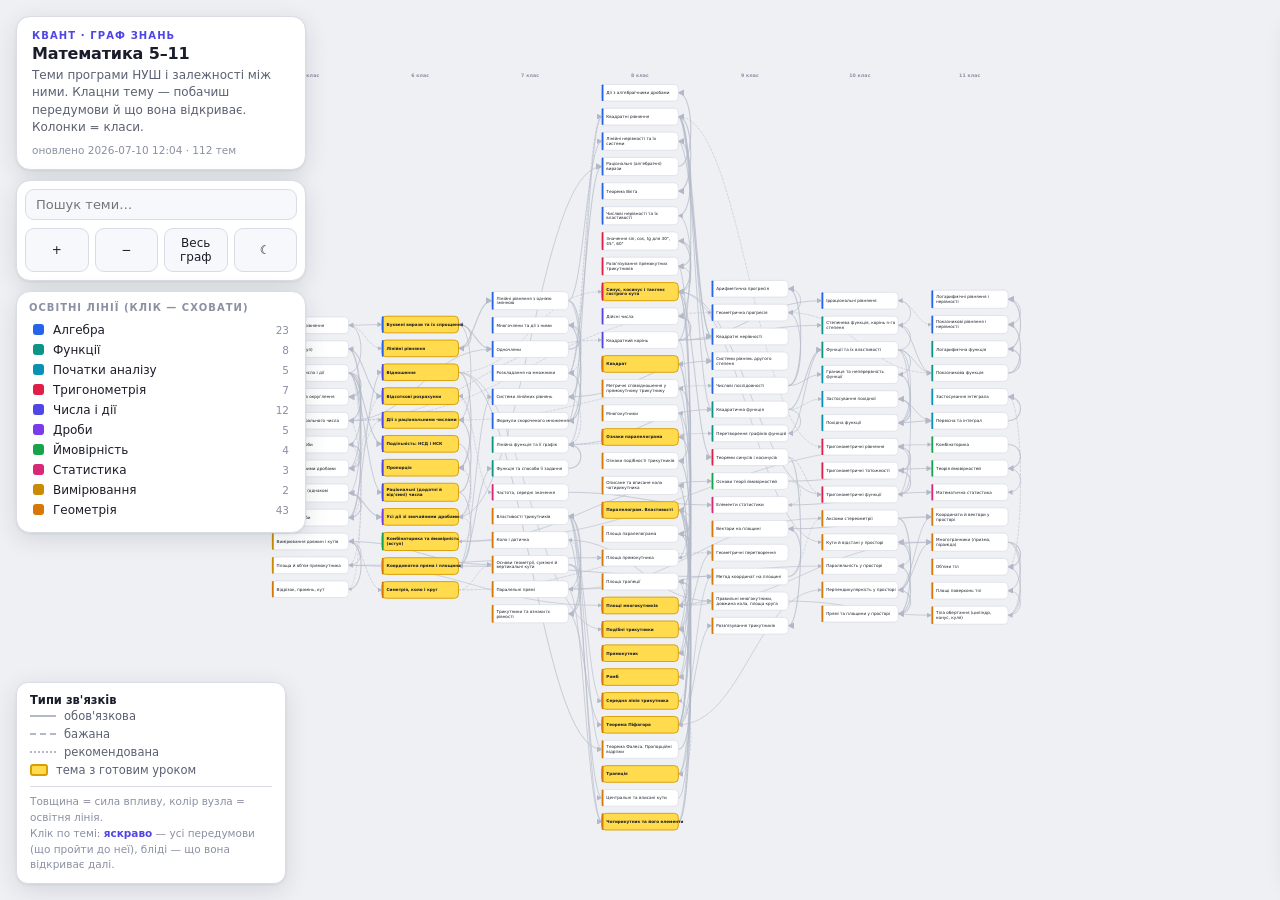
==== commit d947034c: "Граф: теми з готовим уроком підсвічено жовтим Вузли, для яких є повний урок (є в LESSONS), тепер із " ====
--- a/math.html
+++ b/math.html
@@ -103,6 +103,7 @@
   .hidden{display:none;} .dim{opacity:.08;} .edge.dim{opacity:.05;}
   .grade-head{font-size:13px;font-weight:700;fill:var(--faint);letter-spacing:.02em;}
   .node-title{font-size:11.5px;font-weight:500;} .node-badge{font-size:9px;font-weight:700;}
+  .node-g.has-lesson .node-title{fill:#1a1d29!important;font-weight:700;}
   @media (max-width:760px){ .strands,.legend2{display:none;} .toolbar{width:210px;} .panel{width:calc(100vw - 32px);} }
 
   /* --- Кнопка «Відкрити урок» в панелі --- */
@@ -230,7 +231,7 @@
       <div class="eyebrow">Квант · Граф знань</div>
       <h1>Математика 5–11</h1>
       <p>Теми програми НУШ і залежності між ними. Клацни тему — побачиш передумови й що вона відкриває. Колонки = класи.</p>
-      <div class="buildtag">оновлено 2026-07-10 11:27 · 112 тем</div>
+      <div class="buildtag">оновлено 2026-07-10 12:04 · 112 тем</div>
     </div>
     <div class="card">
       <div class="searchrow"><input id="search" type="search" placeholder="Пошук теми…" autocomplete="off"></div>
@@ -249,6 +250,7 @@
     <div class="lrow"><span class="ln" style="border-top-style:solid"></span> обов'язкова</div>
     <div class="lrow"><span class="ln" style="border-top-style:dashed"></span> бажана</div>
     <div class="lrow"><span class="ln" style="border-top-style:dotted"></span> рекомендована</div>
+    <div class="lrow"><span class="ln" style="border-top:none;width:18px;height:12px;border-radius:3px;background:#ffdb4d;border:2px solid #d99e00"></span> тема з готовим уроком</div>
     <div class="hint">Товщина = сила впливу, колір вузла = освітня лінія.<br>Клік по темі: <b style="color:var(--accent)">яскраво</b> — усі передумови (що пройти до неї), бліді — що вона відкриває далі.</div>
   </div>
 
@@ -349,6 +351,7 @@
   const rect=document.createElementNS(SVGNS,'rect'); rect.setAttribute('class','node-rect');
   rect.setAttribute('width',NODE_W); rect.setAttribute('height',n._h); rect.setAttribute('rx',11);
   rect.setAttribute('fill','var(--surface)'); rect.setAttribute('stroke','var(--node-stroke)'); rect.setAttribute('stroke-width','1.4'); g.appendChild(rect);
+  if(LESSONS[n.id]){ g.classList.add('has-lesson'); rect.setAttribute('fill','#ffdb4d'); rect.setAttribute('stroke','#d99e00'); rect.setAttribute('stroke-width','2.6'); }
   const stripe=document.createElementNS(SVGNS,'rect'); stripe.setAttribute('x',0); stripe.setAttribute('y',0);
   stripe.setAttribute('width',5); stripe.setAttribute('height',n._h); stripe.setAttribute('rx',2.5);
   stripe.setAttribute('fill',strandColor(n.strand)); g.appendChild(stripe);
@@ -393,8 +396,9 @@
     const tier = n.id===id?'sel' : up.has(n.id)?'pre' : down.has(n.id)?'post' : 'off';
     o.g.classList.remove('dim');
     o.g.style.opacity = tier==='off'?'0.09' : tier==='post'?'0.42' : '1';
-    o.rect.setAttribute('stroke', (tier==='sel'||tier==='pre')?'var(--accent)':'var(--node-stroke)');
-    o.rect.setAttribute('stroke-width', tier==='sel'?'2.6' : tier==='pre'?'2' : '1.4');
+    const hl=o.g.classList.contains('has-lesson');
+    o.rect.setAttribute('stroke', (tier==='sel'||tier==='pre')?'var(--accent)':(hl?'#d99e00':'var(--node-stroke)'));
+    o.rect.setAttribute('stroke-width', tier==='sel'?'2.6' : tier==='pre'?'2' : (hl?'2.6':'1.4'));
   }
   for(const {e,el} of edgeEls){
     const preEdge = up.has(e.from) && (up.has(e.to)||e.to===id);        // веде ДО теми
@@ -407,7 +411,7 @@
   renderPanel(id);
 }
 function deselect(){ selected=null;
-  for(const n of NODES){ const o=nodeEls.get(n.id); o.g.classList.remove('dim'); o.g.style.opacity=''; o.rect.setAttribute('stroke','var(--node-stroke)'); o.rect.setAttribute('stroke-width','1.4'); }
+  for(const n of NODES){ const o=nodeEls.get(n.id); const hl=o.g.classList.contains('has-lesson'); o.g.classList.remove('dim'); o.g.style.opacity=''; o.rect.setAttribute('stroke',hl?'#d99e00':'var(--node-stroke)'); o.rect.setAttribute('stroke-width',hl?'2.6':'1.4'); }
   for(const {e,el} of edgeEls){ el.classList.remove('dim'); el.style.opacity=''; el.setAttribute('stroke','var(--edge)'); el.setAttribute('stroke-width',(0.8+e.weight*2.6).toFixed(2)); }
   applyStrandFilter(); panel.classList.remove('open');
 }
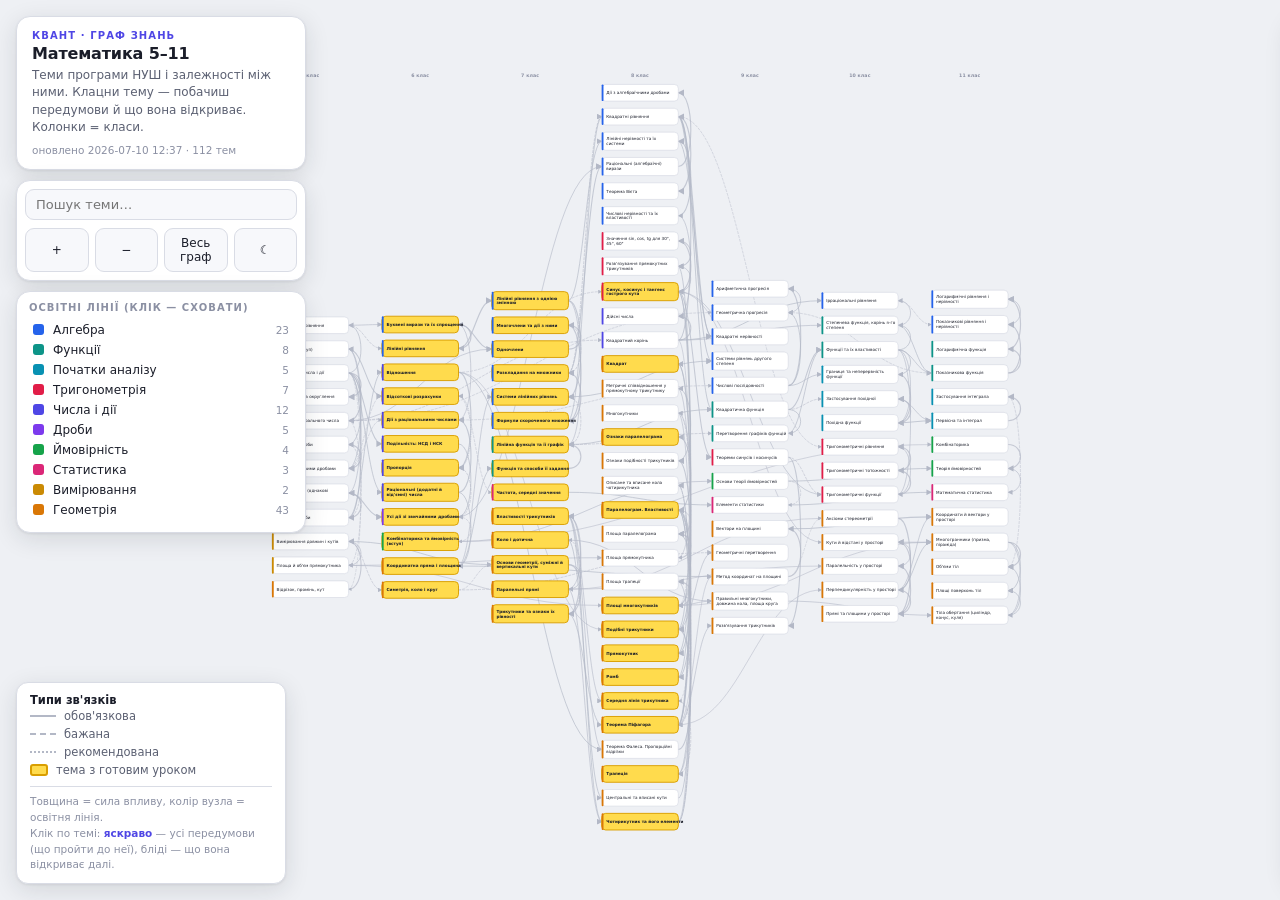
==== commit 05a86709: "Уроки 7 класу: 14 повних уроків з усіма етапами Створено grade7.ts — усі 14 тем 7 класу (алгебра, фу" ====
--- a/math.html
+++ b/math.html
@@ -231,7 +231,7 @@
       <div class="eyebrow">Квант · Граф знань</div>
       <h1>Математика 5–11</h1>
       <p>Теми програми НУШ і залежності між ними. Клацни тему — побачиш передумови й що вона відкриває. Колонки = класи.</p>
-      <div class="buildtag">оновлено 2026-07-10 12:04 · 112 тем</div>
+      <div class="buildtag">оновлено 2026-07-10 12:37 · 112 тем</div>
     </div>
     <div class="card">
       <div class="searchrow"><input id="search" type="search" placeholder="Пошук теми…" autocomplete="off"></div>
@@ -280,7 +280,7 @@
 
 <script>
 const GRAPH = {"name":"Математика 5–11 (НУШ)","nodes":[{"id":"n5-natural","title":"Натуральні числа і дії","grade":5,"strand":"numbers","difficulty":1,"minutes":45,"threshold":0.8,"comp":["Виконує дії з натуральними числами"]},{"id":"n5-order-round","title":"Порівняння та округлення","grade":5,"strand":"numbers","difficulty":1,"minutes":40,"threshold":0.8,"comp":["Порівнює й округлює числа"]},{"id":"n5-powers-nat","title":"Степінь натурального числа","grade":5,"strand":"numbers","difficulty":2,"minutes":45,"threshold":0.8,"comp":["Підносить до степеня з натуральним показником"]},{"id":"n5-frac-common","title":"Звичайні дроби","grade":5,"strand":"fractions","difficulty":2,"minutes":50,"threshold":0.8,"comp":["Читає й записує звичайні дроби"]},{"id":"n5-frac-addsub-like","title":"Дії з дробами (однакові знаменники)","grade":5,"strand":"fractions","difficulty":2,"minutes":50,"threshold":0.8,"comp":["Додає й віднімає дроби з однаковими знаменниками"]},{"id":"n5-decimals","title":"Десяткові дроби","grade":5,"strand":"fractions","difficulty":2,"minutes":50,"threshold":0.8,"comp":["Читає й записує десяткові дроби"]},{"id":"n5-dec-ops","title":"Дії з десятковими дробами","grade":5,"strand":"fractions","difficulty":2,"minutes":55,"threshold":0.8,"comp":["Виконує дії з десятковими дробами"]},{"id":"n5-percent-intro","title":"Відсотки (вступ)","grade":5,"strand":"numbers","difficulty":2,"minutes":50,"threshold":0.8,"comp":["Знаходить відсоток від числа"]},{"id":"n5-geo-basic","title":"Відрізок, промінь, кут","grade":5,"strand":"geometry","difficulty":1,"minutes":45,"threshold":0.8,"comp":["Розрізняє й будує основні геометричні фігури"]},{"id":"n5-geo-measure","title":"Вимірювання довжин і кутів","grade":5,"strand":"measurement","difficulty":2,"minutes":45,"threshold":0.8,"comp":["Вимірює довжини й градусні міри кутів"]},{"id":"n5-area-rect","title":"Площа й об'єм прямокутника","grade":5,"strand":"measurement","difficulty":2,"minutes":50,"threshold":0.8,"comp":["Обчислює площу прямокутника й об'єм прямокутного паралелепіпеда"]},{"id":"n5-equations-simple","title":"Найпростіші рівняння","grade":5,"strand":"algebra","difficulty":2,"minutes":45,"threshold":0.8,"comp":["Розв'язує рівняння на основі залежностей між компонентами дій"]},{"id":"n6-divisibility","title":"Подільність: НСД і НСК","grade":6,"strand":"numbers","difficulty":3,"minutes":55,"threshold":0.8,"comp":["Знаходить НСД і НСК, застосовує ознаки подільності"]},{"id":"n6-frac-ops-full","title":"Усі дії зі звичайними дробами","grade":6,"strand":"fractions","difficulty":3,"minutes":60,"threshold":0.8,"comp":["Виконує всі дії зі звичайними дробами"]},{"id":"n6-ratio","title":"Відношення","grade":6,"strand":"numbers","difficulty":3,"minutes":45,"threshold":0.8,"comp":["Розуміє відношення двох чисел"]},{"id":"n6-proportion","title":"Пропорція","grade":6,"strand":"numbers","difficulty":3,"minutes":55,"threshold":0.8,"comp":["Розв'язує пропорції"]},{"id":"n6-percent","title":"Відсоткові розрахунки","grade":6,"strand":"numbers","difficulty":3,"minutes":55,"threshold":0.8,"comp":["Розв'язує задачі на відсотки"]},{"id":"n6-rational-neg","title":"Раціональні (додатні й від'ємні) числа","grade":6,"strand":"numbers","difficulty":3,"minutes":50,"threshold":0.8,"comp":["Розуміє від'ємні числа й модуль"]},{"id":"n6-rational-ops","title":"Дії з раціональними числами","grade":6,"strand":"numbers","difficulty":3,"minutes":55,"threshold":0.8,"comp":["Виконує дії з раціональними числами"]},{"id":"n6-coordinate","title":"Координатна пряма і площина","grade":6,"strand":"geometry","difficulty":2,"minutes":45,"threshold":0.8,"comp":["Позначає точки за координатами"]},{"id":"n6-expr-intro","title":"Буквені вирази та їх спрощення","grade":6,"strand":"algebra","difficulty":3,"minutes":50,"threshold":0.8,"comp":["Спрощує буквені вирази"]},{"id":"n6-linear-eq","title":"Лінійні рівняння","grade":6,"strand":"algebra","difficulty":3,"minutes":55,"threshold":0.8,"comp":["Розв'язує лінійні рівняння"]},{"id":"n6-geo-symmetry","title":"Симетрія, коло і круг","grade":6,"strand":"geometry","difficulty":2,"minutes":45,"threshold":0.8,"comp":["Будує симетричні фігури, розуміє коло і круг"]},{"id":"n6-prob-intro","title":"Комбінаторика та ймовірність (вступ)","grade":6,"strand":"probability","difficulty":2,"minutes":45,"threshold":0.8,"comp":["Розв'язує найпростіші комбінаторні задачі"]},{"id":"a7-monomials","title":"Одночлени","grade":7,"strand":"algebra","difficulty":3,"minutes":50,"threshold":0.8,"comp":["Виконує дії з одночленами"]},{"id":"a7-polynomials","title":"Многочлени та дії з ними","grade":7,"strand":"algebra","difficulty":3,"minutes":60,"threshold":0.8,"comp":["Додає, віднімає й множить многочлени"]},{"id":"a7-formulas","title":"Формули скороченого множення","grade":7,"strand":"algebra","difficulty":4,"minutes":60,"threshold":0.8,"comp":["Застосовує формули скороченого множення"]},{"id":"a7-factoring","title":"Розкладання на множники","grade":7,"strand":"algebra","difficulty":4,"minutes":60,"threshold":0.8,"comp":["Розкладає многочлен на множники"]},{"id":"a7-linear-eq","title":"Лінійні рівняння з однією змінною","grade":7,"strand":"algebra","difficulty":3,"minutes":50,"threshold":0.8,"comp":["Розв'язує лінійні рівняння з однією змінною"]},{"id":"a7-linear-systems","title":"Системи лінійних рівнянь","grade":7,"strand":"algebra","difficulty":4,"minutes":65,"threshold":0.8,"comp":["Розв'язує системи двох лінійних рівнянь"]},{"id":"a7-func-intro","title":"Функція та способи її задання","grade":7,"strand":"functions","difficulty":3,"minutes":50,"threshold":0.8,"comp":["Розуміє поняття функції, області визначення й значень"]},{"id":"a7-linear-func","title":"Лінійна функція та її графік","grade":7,"strand":"functions","difficulty":3,"minutes":55,"threshold":0.8,"comp":["Будує й досліджує графік лінійної функції"]},{"id":"a7-stat-intro","title":"Частота, середні значення","grade":7,"strand":"data","difficulty":2,"minutes":45,"threshold":0.8,"comp":["Обчислює частоту й середнє арифметичне"]},{"id":"g7-basics","title":"Основи геометрії, суміжні й вертикальні кути","grade":7,"strand":"geometry","difficulty":3,"minutes":50,"threshold":0.8,"comp":["Застосовує властивості кутів"]},{"id":"g7-triangles","title":"Трикутники та ознаки їх рівності","grade":7,"strand":"geometry","difficulty":3,"minutes":60,"threshold":0.8,"comp":["Доводить рівність трикутників"]},{"id":"g7-parallel","title":"Паралельні прямі","grade":7,"strand":"geometry","difficulty":3,"minutes":50,"threshold":0.8,"comp":["Застосовує ознаки й властивості паралельних прямих"]},{"id":"g7-triangle-props","title":"Властивості трикутників","grade":7,"strand":"geometry","difficulty":3,"minutes":55,"threshold":0.8,"comp":["Застосовує суму кутів і нерівність трикутника"]},{"id":"g7-circle7","title":"Коло і дотична","grade":7,"strand":"geometry","difficulty":3,"minutes":50,"threshold":0.8,"comp":["Застосовує властивості кола й дотичної"]},{"id":"a8-rational-expr","title":"Раціональні (алгебраїчні) вирази","grade":8,"strand":"algebra","difficulty":4,"minutes":60,"threshold":0.8,"comp":["Перетворює алгебраїчні дроби"]},{"id":"a8-rational-ops","title":"Дії з алгебраїчними дробами","grade":8,"strand":"algebra","difficulty":4,"minutes":65,"threshold":0.8,"comp":["Виконує дії з алгебраїчними дробами"]},{"id":"a8-roots","title":"Квадратний корінь","grade":8,"strand":"numbers","difficulty":4,"minutes":55,"threshold":0.8,"comp":["Обчислює й перетворює квадратні корені"]},{"id":"a8-real-numbers","title":"Дійсні числа","grade":8,"strand":"numbers","difficulty":3,"minutes":45,"threshold":0.8,"comp":["Розуміє множину дійсних чисел"]},{"id":"a8-quadratic-eq","title":"Квадратні рівняння","grade":8,"strand":"algebra","difficulty":4,"minutes":65,"threshold":0.8,"comp":["Розв'язує квадратні рівняння"]},{"id":"a8-vieta","title":"Теорема Вієта","grade":8,"strand":"algebra","difficulty":4,"minutes":45,"threshold":0.8,"comp":["Застосовує теорему Вієта"]},{"id":"a8-inequalities","title":"Числові нерівності та їх властивості","grade":8,"strand":"algebra","difficulty":3,"minutes":50,"threshold":0.8,"comp":["Застосовує властивості числових нерівностей"]},{"id":"a8-linear-ineq","title":"Лінійні нерівності та їх системи","grade":8,"strand":"algebra","difficulty":4,"minutes":60,"threshold":0.8,"comp":["Розв'язує лінійні нерівності та системи"]},{"id":"g8-quadrilaterals","title":"Чотирикутник та його елементи","grade":8,"strand":"geometry","difficulty":3,"minutes":50,"threshold":0.8,"comp":["Класифікує чотирикутники"]},{"id":"g8-parallelogram","title":"Паралелограм. Властивості","grade":8,"strand":"geometry","difficulty":3,"minutes":60,"threshold":0.8,"comp":["Застосовує властивості паралелограма, ромба, прямокутника"]},{"id":"g8-thales-similar","title":"Подібні трикутники","grade":8,"strand":"geometry","difficulty":4,"minutes":65,"threshold":0.8,"comp":["Застосовує подібність трикутників"]},{"id":"g8-pythagoras","title":"Теорема Піфагора","grade":8,"strand":"geometry","difficulty":4,"minutes":55,"threshold":0.8,"comp":["Застосовує теорему Піфагора"]},{"id":"g8-trig-right","title":"Синус, косинус і тангенс гострого кута","grade":8,"strand":"trigonometry","difficulty":4,"minutes":60,"threshold":0.8,"comp":["Використовує синус, косинус, тангенс гострого кута"]},{"id":"g8-area-poly","title":"Площі многокутників","grade":8,"strand":"geometry","difficulty":3,"minutes":55,"threshold":0.8,"comp":["Обчислює площі трикутників і чотирикутників"]},{"id":"a9-quadratic-ineq","title":"Квадратні нерівності","grade":9,"strand":"algebra","difficulty":4,"minutes":60,"threshold":0.8,"comp":["Розв'язує квадратні нерівності"]},{"id":"a9-quadratic-func","title":"Квадратична функція","grade":9,"strand":"functions","difficulty":4,"minutes":65,"threshold":0.8,"comp":["Будує й досліджує параболу"]},{"id":"a9-func-transform","title":"Перетворення графіків функцій","grade":9,"strand":"functions","difficulty":4,"minutes":55,"threshold":0.8,"comp":["Виконує перетворення графіків"]},{"id":"a9-systems-nonlinear","title":"Системи рівнянь другого степеня","grade":9,"strand":"algebra","difficulty":4,"minutes":65,"threshold":0.8,"comp":["Розв'язує системи нелінійних рівнянь"]},{"id":"a9-sequences","title":"Числові послідовності","grade":9,"strand":"algebra","difficulty":3,"minutes":50,"threshold":0.8,"comp":["Задає й досліджує послідовності"]},{"id":"a9-arith-prog","title":"Арифметична прогресія","grade":9,"strand":"algebra","difficulty":4,"minutes":55,"threshold":0.8,"comp":["Застосовує формули арифметичної прогресії"]},{"id":"a9-geo-prog","title":"Геометрична прогресія","grade":9,"strand":"algebra","difficulty":4,"minutes":55,"threshold":0.8,"comp":["Застосовує формули геометричної прогресії"]},{"id":"a9-prob","title":"Основи теорії ймовірностей","grade":9,"strand":"probability","difficulty":3,"minutes":50,"threshold":0.8,"comp":["Обчислює ймовірність випадкової події"]},{"id":"a9-stat","title":"Елементи статистики","grade":9,"strand":"data","difficulty":3,"minutes":45,"threshold":0.8,"comp":["Опрацьовує статистичні дані"]},{"id":"g9-trig-any","title":"Теореми синусів і косинусів","grade":9,"strand":"trigonometry","difficulty":4,"minutes":60,"threshold":0.8,"comp":["Застосовує теореми синусів і косинусів"]},{"id":"g9-solving-triangles","title":"Розв'язування трикутників","grade":9,"strand":"geometry","difficulty":4,"minutes":60,"threshold":0.8,"comp":["Розв'язує довільні трикутники"]},{"id":"g9-coordinates","title":"Метод координат на площині","grade":9,"strand":"geometry","difficulty":3,"minutes":55,"threshold":0.8,"comp":["Застосовує формули відстані й рівняння прямої/кола"]},{"id":"g9-vectors","title":"Вектори на площині","grade":9,"strand":"geometry","difficulty":4,"minutes":60,"threshold":0.8,"comp":["Виконує дії з векторами"]},{"id":"g9-circle-poly","title":"Правильні многокутники, довжина кола, площа круга","grade":9,"strand":"geometry","difficulty":3,"minutes":55,"threshold":0.8,"comp":["Обчислює довжину кола й площу круга"]},{"id":"g9-transformations","title":"Геометричні перетворення","grade":9,"strand":"geometry","difficulty":3,"minutes":50,"threshold":0.8,"comp":["Виконує рухи й перетворення подібності"]},{"id":"a10-func-props","title":"Функції та їх властивості","grade":10,"strand":"functions","difficulty":4,"minutes":60,"threshold":0.8,"comp":["Досліджує парність, монотонність, екстремуми"]},{"id":"a10-power-func","title":"Степенева функція, корінь n-го степеня","grade":10,"strand":"functions","difficulty":4,"minutes":55,"threshold":0.8,"comp":["Будує степеневу функцію, оперує коренями n-го степеня"]},{"id":"a10-roots-n","title":"Ірраціональні рівняння","grade":10,"strand":"algebra","difficulty":4,"minutes":60,"threshold":0.8,"comp":["Розв'язує ірраціональні рівняння"]},{"id":"a10-trig-func","title":"Тригонометричні функції","grade":10,"strand":"trigonometry","difficulty":5,"minutes":65,"threshold":0.8,"comp":["Будує й досліджує тригонометричні функції"]},{"id":"a10-trig-identities","title":"Тригонометричні тотожності","grade":10,"strand":"trigonometry","difficulty":5,"minutes":65,"threshold":0.8,"comp":["Перетворює тригонометричні вирази"]},{"id":"a10-trig-eq","title":"Тригонометричні рівняння","grade":10,"strand":"trigonometry","difficulty":5,"minutes":70,"threshold":0.8,"comp":["Розв'язує тригонометричні рівняння"]},{"id":"a10-limits","title":"Границя та неперервність функції","grade":10,"strand":"calculus","difficulty":5,"minutes":60,"threshold":0.8,"comp":["Обчислює границі функцій"]},{"id":"a10-derivative","title":"Похідна функції","grade":10,"strand":"calculus","difficulty":5,"minutes":70,"threshold":0.8,"comp":["Знаходить похідні функцій"]},{"id":"a10-derivative-app","title":"Застосування похідної","grade":10,"strand":"calculus","difficulty":5,"minutes":70,"threshold":0.8,"comp":["Досліджує функції за допомогою похідної"]},{"id":"g10-stereo-axioms","title":"Аксіоми стереометрії","grade":10,"strand":"geometry","difficulty":3,"minutes":45,"threshold":0.8,"comp":["Застосовує аксіоми стереометрії"]},{"id":"g10-lines-planes","title":"Прямі та площини у просторі","grade":10,"strand":"geometry","difficulty":4,"minutes":60,"threshold":0.8,"comp":["Визначає взаємне розміщення прямих і площин"]},{"id":"g10-parallelism","title":"Паралельність у просторі","grade":10,"strand":"geometry","difficulty":4,"minutes":55,"threshold":0.8,"comp":["Застосовує ознаки паралельності у просторі"]},{"id":"g10-perpendicular","title":"Перпендикулярність у просторі","grade":10,"strand":"geometry","difficulty":4,"minutes":60,"threshold":0.8,"comp":["Застосовує перпендикулярність прямих і площин"]},{"id":"g10-angles-space","title":"Кути й відстані у просторі","grade":10,"strand":"geometry","difficulty":5,"minutes":65,"threshold":0.8,"comp":["Обчислює кути й відстані у просторі"]},{"id":"a11-exponential-func","title":"Показникова функція","grade":11,"strand":"functions","difficulty":4,"minutes":55,"threshold":0.8,"comp":["Досліджує показникову функцію"]},{"id":"a11-exponential-eq","title":"Показникові рівняння і нерівності","grade":11,"strand":"algebra","difficulty":5,"minutes":65,"threshold":0.8,"comp":["Розв'язує показникові рівняння й нерівності"]},{"id":"a11-log-func","title":"Логарифмічна функція","grade":11,"strand":"functions","difficulty":5,"minutes":60,"threshold":0.8,"comp":["Оперує логарифмами, досліджує логарифмічну функцію"]},{"id":"a11-log-eq","title":"Логарифмічні рівняння і нерівності","grade":11,"strand":"algebra","difficulty":5,"minutes":65,"threshold":0.8,"comp":["Розв'язує логарифмічні рівняння й нерівності"]},{"id":"a11-antiderivative","title":"Первісна та інтеграл","grade":11,"strand":"calculus","difficulty":5,"minutes":70,"threshold":0.8,"comp":["Знаходить первісні, обчислює інтеграли"]},{"id":"a11-integral-app","title":"Застосування інтеграла","grade":11,"strand":"calculus","difficulty":5,"minutes":65,"threshold":0.8,"comp":["Обчислює площі й об'єми за допомогою інтеграла"]},{"id":"a11-combinatorics","title":"Комбінаторика","grade":11,"strand":"probability","difficulty":4,"minutes":55,"threshold":0.8,"comp":["Застосовує правила комбінаторики"]},{"id":"a11-probability","title":"Теорія ймовірностей","grade":11,"strand":"probability","difficulty":4,"minutes":60,"threshold":0.8,"comp":["Обчислює ймовірності складених подій"]},{"id":"a11-statistics","title":"Математична статистика","grade":11,"strand":"data","difficulty":4,"minutes":55,"threshold":0.8,"comp":["Аналізує статистичні розподіли"]},{"id":"g11-polyhedra","title":"Многогранники (призма, піраміда)","grade":11,"strand":"geometry","difficulty":4,"minutes":65,"threshold":0.8,"comp":["Досліджує призми й піраміди"]},{"id":"g11-round-bodies","title":"Тіла обертання (циліндр, конус, куля)","grade":11,"strand":"geometry","difficulty":4,"minutes":65,"threshold":0.8,"comp":["Досліджує тіла обертання"]},{"id":"g11-volumes","title":"Об'єми тіл","grade":11,"strand":"geometry","difficulty":5,"minutes":65,"threshold":0.8,"comp":["Обчислює об'єми многогранників і тіл обертання"]},{"id":"g11-surface-area","title":"Площі поверхонь тіл","grade":11,"strand":"geometry","difficulty":4,"minutes":60,"threshold":0.8,"comp":["Обчислює площі поверхонь тіл"]},{"id":"g11-coordinates-space","title":"Координати й вектори у просторі","grade":11,"strand":"geometry","difficulty":5,"minutes":65,"threshold":0.8,"comp":["Застосовує метод координат у просторі"]},{"id":"g8g-parallelogram-signs","title":"Ознаки паралелограма","grade":8,"strand":"geometry","difficulty":3,"minutes":45,"threshold":0.8,"comp":["Застосовує ознаки паралелограма"]},{"id":"g8g-rectangle","title":"Прямокутник","grade":8,"strand":"geometry","difficulty":2,"minutes":40,"threshold":0.8,"comp":["Знає властивості прямокутника"]},{"id":"g8g-rhombus","title":"Ромб","grade":8,"strand":"geometry","difficulty":2,"minutes":40,"threshold":0.8,"comp":["Знає властивості ромба"]},{"id":"g8g-square","title":"Квадрат","grade":8,"strand":"geometry","difficulty":2,"minutes":35,"threshold":0.8,"comp":["Знає властивості квадрата"]},{"id":"g8g-midline","title":"Середня лінія трикутника","grade":8,"strand":"geometry","difficulty":3,"minutes":40,"threshold":0.8,"comp":["Застосовує властивість середньої лінії трикутника"]},{"id":"g8g-trapezoid","title":"Трапеція","grade":8,"strand":"geometry","difficulty":3,"minutes":50,"threshold":0.8,"comp":["Знає види трапецій і середню лінію трапеції"]},{"id":"g8g-inscribed-angles","title":"Центральні та вписані кути","grade":8,"strand":"geometry","difficulty":3,"minutes":50,"threshold":0.8,"comp":["Застосовує теорему про вписаний кут"]},{"id":"g8g-inscribed-circumscribed","title":"Описане та вписане кола чотирикутника","grade":8,"strand":"geometry","difficulty":4,"minutes":50,"threshold":0.8,"comp":["Застосовує умови вписаного й описаного чотирикутника"]},{"id":"g8g-thales","title":"Теорема Фалеса. Пропорційні відрізки","grade":8,"strand":"geometry","difficulty":3,"minutes":45,"threshold":0.8,"comp":["Застосовує теорему Фалеса й пропорційні відрізки"]},{"id":"g8g-similarity-signs","title":"Ознаки подібності трикутників","grade":8,"strand":"geometry","difficulty":4,"minutes":55,"threshold":0.8,"comp":["Застосовує ознаки подібності трикутників"]},{"id":"g8g-metric-relations","title":"Метричні співвідношення у прямокутному трикутнику","grade":8,"strand":"geometry","difficulty":4,"minutes":50,"threshold":0.8,"comp":["Застосовує метричні співвідношення у прямокутному трикутнику"]},{"id":"g8g-trig-values","title":"Значення sin, cos, tg для 30°, 45°, 60°","grade":8,"strand":"trigonometry","difficulty":3,"minutes":40,"threshold":0.8,"comp":["Знає значення тригонометричних функцій для 30°, 45°, 60°"]},{"id":"g8g-solving-rt","title":"Розвʼязування прямокутних трикутників","grade":8,"strand":"trigonometry","difficulty":4,"minutes":55,"threshold":0.8,"comp":["Розвʼязує прямокутні трикутники"]},{"id":"g8g-polygons","title":"Многокутники","grade":8,"strand":"geometry","difficulty":2,"minutes":40,"threshold":0.8,"comp":["Знає означення многокутника й суму його кутів"]},{"id":"g8g-area-rectangle","title":"Площа прямокутника","grade":8,"strand":"geometry","difficulty":2,"minutes":40,"threshold":0.8,"comp":["Обчислює площу прямокутника"]},{"id":"g8g-area-parallelogram","title":"Площа паралелограма","grade":8,"strand":"geometry","difficulty":3,"minutes":45,"threshold":0.8,"comp":["Обчислює площу паралелограма"]},{"id":"g8g-area-trapezoid","title":"Площа трапеції","grade":8,"strand":"geometry","difficulty":3,"minutes":45,"threshold":0.8,"comp":["Обчислює площу трапеції"]}],"edges":[{"from":"n5-natural","to":"n5-order-round","weight":0.9,"type":"mandatory"},{"from":"n5-natural","to":"n5-powers-nat","weight":0.85,"type":"mandatory"},{"from":"n5-natural","to":"n5-frac-common","weight":0.8,"type":"mandatory"},{"from":"n5-frac-common","to":"n5-frac-addsub-like","weight":0.9,"type":"mandatory"},{"from":"n5-natural","to":"n5-decimals","weight":0.7,"type":"mandatory"},{"from":"n5-frac-common","to":"n5-decimals","weight":0.5,"type":"desirable"},{"from":"n5-decimals","to":"n5-dec-ops","weight":0.9,"type":"mandatory"},{"from":"n5-frac-addsub-like","to":"n5-percent-intro","weight":0.6,"type":"mandatory"},{"from":"n5-dec-ops","to":"n5-percent-intro","weight":0.7,"type":"mandatory"},{"from":"n5-natural","to":"n5-equations-simple","weight":0.7,"type":"mandatory"},{"from":"n5-natural","to":"n5-geo-basic","weight":0.3,"type":"desirable"},{"from":"n5-geo-basic","to":"n5-geo-measure","weight":0.85,"type":"mandatory"},{"from":"n5-geo-measure","to":"n5-area-rect","weight":0.6,"type":"mandatory"},{"from":"n5-powers-nat","to":"n5-area-rect","weight":0.4,"type":"desirable"},{"from":"n5-natural","to":"n6-divisibility","weight":0.8,"type":"mandatory"},{"from":"n5-frac-addsub-like","to":"n6-frac-ops-full","weight":0.85,"type":"mandatory"},{"from":"n6-divisibility","to":"n6-frac-ops-full","weight":0.7,"type":"mandatory"},{"from":"n5-frac-common","to":"n6-ratio","weight":0.7,"type":"mandatory"},{"from":"n6-ratio","to":"n6-proportion","weight":0.9,"type":"mandatory"},{"from":"n6-frac-ops-full","to":"n6-proportion","weight":0.5,"type":"desirable"},{"from":"n5-percent-intro","to":"n6-percent","weight":0.8,"type":"mandatory"},{"from":"n6-proportion","to":"n6-percent","weight":0.7,"type":"recommended"},{"from":"n5-dec-ops","to":"n6-percent","weight":0.4,"type":"desirable"},{"from":"n5-natural","to":"n6-rational-neg","weight":0.7,"type":"mandatory"},{"from":"n6-rational-neg","to":"n6-rational-ops","weight":0.9,"type":"mandatory"},{"from":"n5-dec-ops","to":"n6-rational-ops","weight":0.4,"type":"desirable"},{"from":"n6-rational-neg","to":"n6-coordinate","weight":0.7,"type":"mandatory"},{"from":"n5-equations-simple","to":"n6-expr-intro","weight":0.6,"type":"mandatory"},{"from":"n6-rational-ops","to":"n6-expr-intro","weight":0.6,"type":"mandatory"},{"from":"n6-expr-intro","to":"n6-linear-eq","weight":0.85,"type":"mandatory"},{"from":"n5-equations-simple","to":"n6-linear-eq","weight":0.5,"type":"desirable"},{"from":"n5-geo-measure","to":"n6-geo-symmetry","weight":0.5,"type":"desirable"},{"from":"n6-frac-ops-full","to":"n6-prob-intro","weight":0.4,"type":"desirable"},{"from":"n6-expr-intro","to":"a7-monomials","weight":0.8,"type":"mandatory"},{"from":"n5-powers-nat","to":"a7-monomials","weight":0.6,"type":"mandatory"},{"from":"a7-monomials","to":"a7-polynomials","weight":0.9,"type":"mandatory"},{"from":"a7-polynomials","to":"a7-formulas","weight":0.85,"type":"mandatory"},{"from":"a7-formulas","to":"a7-factoring","weight":0.85,"type":"mandatory"},{"from":"a7-polynomials","to":"a7-factoring","weight":0.6,"type":"desirable"},{"from":"n6-linear-eq","to":"a7-linear-eq","weight":0.9,"type":"mandatory"},{"from":"a7-linear-eq","to":"a7-linear-systems","weight":0.85,"type":"mandatory"},{"from":"n6-coordinate","to":"a7-linear-systems","weight":0.6,"type":"mandatory"},{"from":"n6-coordinate","to":"a7-func-intro","weight":0.7,"type":"mandatory"},{"from":"a7-func-intro","to":"a7-linear-func","weight":0.9,"type":"mandatory"},{"from":"a7-linear-eq","to":"a7-linear-func","weight":0.6,"type":"mandatory"},{"from":"a7-linear-func","to":"a7-linear-systems","weight":0.5,"type":"desirable"},{"from":"n6-percent","to":"a7-stat-intro","weight":0.4,"type":"desirable"},{"from":"n5-geo-measure","to":"g7-basics","weight":0.7,"type":"mandatory"},{"from":"n6-geo-symmetry","to":"g7-basics","weight":0.4,"type":"desirable"},{"from":"g7-basics","to":"g7-triangles","weight":0.85,"type":"mandatory"},{"from":"g7-basics","to":"g7-parallel","weight":0.7,"type":"mandatory"},{"from":"g7-triangles","to":"g7-triangle-props","weight":0.85,"type":"mandatory"},{"from":"g7-parallel","to":"g7-triangle-props","weight":0.6,"type":"mandatory"},{"from":"g7-triangles","to":"g7-circle7","weight":0.5,"type":"desirable"},{"from":"a7-factoring","to":"a8-rational-expr","weight":0.85,"type":"mandatory"},{"from":"n6-frac-ops-full","to":"a8-rational-expr","weight":0.6,"type":"mandatory"},{"from":"a8-rational-expr","to":"a8-rational-ops","weight":0.9,"type":"mandatory"},{"from":"n5-powers-nat","to":"a8-roots","weight":0.5,"type":"desirable"},{"from":"a8-roots","to":"a8-real-numbers","weight":0.8,"type":"mandatory"},{"from":"a7-formulas","to":"a8-quadratic-eq","weight":0.7,"type":"mandatory"},{"from":"a8-roots","to":"a8-quadratic-eq","weight":0.85,"type":"mandatory"},{"from":"a7-factoring","to":"a8-quadratic-eq","weight":0.6,"type":"desirable"},{"from":"a8-quadratic-eq","to":"a8-vieta","weight":0.9,"type":"mandatory"},{"from":"a8-real-numbers","to":"a8-inequalities","weight":0.6,"type":"mandatory"},{"from":"a8-inequalities","to":"a8-linear-ineq","weight":0.85,"type":"mandatory"},{"from":"a7-linear-eq","to":"a8-linear-ineq","weight":0.7,"type":"mandatory"},{"from":"g7-triangle-props","to":"g8-quadrilaterals","weight":0.7,"type":"mandatory"},{"from":"g7-parallel","to":"g8-quadrilaterals","weight":0.6,"type":"mandatory"},{"from":"g8-quadrilaterals","to":"g8-parallelogram","weight":0.85,"type":"mandatory"},{"from":"n6-ratio","to":"g8-thales-similar","weight":0.5,"type":"mandatory"},{"from":"g7-triangles","to":"g8-pythagoras","weight":0.7,"type":"mandatory"},{"from":"a8-roots","to":"g8-pythagoras","weight":0.5,"type":"mandatory"},{"from":"g8-thales-similar","to":"g8-pythagoras","weight":0.4,"type":"desirable"},{"from":"g8-pythagoras","to":"g8-trig-right","weight":0.8,"type":"mandatory"},{"from":"g8-thales-similar","to":"g8-trig-right","weight":0.7,"type":"mandatory"},{"from":"n6-ratio","to":"g8-trig-right","weight":0.4,"type":"desirable"},{"from":"g8-parallelogram","to":"g8-area-poly","weight":0.7,"type":"mandatory"},{"from":"n5-area-rect","to":"g8-area-poly","weight":0.5,"type":"mandatory"},{"from":"a8-quadratic-eq","to":"a9-quadratic-ineq","weight":0.85,"type":"mandatory"},{"from":"a8-linear-ineq","to":"a9-quadratic-ineq","weight":0.7,"type":"mandatory"},{"from":"a8-quadratic-eq","to":"a9-quadratic-func","weight":0.7,"type":"mandatory"},{"from":"a7-linear-func","to":"a9-quadratic-func","weight":0.7,"type":"mandatory"},{"from":"a9-quadratic-func","to":"a9-func-transform","weight":0.7,"type":"mandatory"},{"from":"a7-linear-func","to":"a9-func-transform","weight":0.5,"type":"desirable"},{"from":"a8-quadratic-eq","to":"a9-systems-nonlinear","weight":0.8,"type":"mandatory"},{"from":"a7-linear-systems","to":"a9-systems-nonlinear","weight":0.7,"type":"mandatory"},{"from":"n6-rational-ops","to":"a9-sequences","weight":0.4,"type":"desirable"},{"from":"a9-sequences","to":"a9-arith-prog","weight":0.9,"type":"mandatory"},{"from":"a9-arith-prog","to":"a9-geo-prog","weight":0.6,"type":"mandatory"},{"from":"a9-sequences","to":"a9-geo-prog","weight":0.7,"type":"mandatory"},{"from":"n5-powers-nat","to":"a9-geo-prog","weight":0.4,"type":"desirable"},{"from":"n6-prob-intro","to":"a9-prob","weight":0.6,"type":"mandatory"},{"from":"a7-stat-intro","to":"a9-stat","weight":0.7,"type":"mandatory"},{"from":"a9-prob","to":"a9-stat","weight":0.4,"type":"desirable"},{"from":"g8-trig-right","to":"g9-trig-any","weight":0.8,"type":"mandatory"},{"from":"g9-trig-any","to":"g9-solving-triangles","weight":0.9,"type":"mandatory"},{"from":"g8-pythagoras","to":"g9-solving-triangles","weight":0.6,"type":"mandatory"},{"from":"n6-coordinate","to":"g9-coordinates","weight":0.7,"type":"mandatory"},{"from":"g8-pythagoras","to":"g9-coordinates","weight":0.5,"type":"mandatory"},{"from":"g9-coordinates","to":"g9-vectors","weight":0.8,"type":"mandatory"},{"from":"g8-area-poly","to":"g9-circle-poly","weight":0.6,"type":"mandatory"},{"from":"g7-circle7","to":"g9-circle-poly","weight":0.6,"type":"mandatory"},{"from":"g8-thales-similar","to":"g9-transformations","weight":0.6,"type":"mandatory"},{"from":"n6-geo-symmetry","to":"g9-transformations","weight":0.5,"type":"desirable"},{"from":"a9-quadratic-func","to":"a10-func-props","weight":0.8,"type":"mandatory"},{"from":"a9-func-transform","to":"a10-func-props","weight":0.7,"type":"mandatory"},{"from":"a10-func-props","to":"a10-power-func","weight":0.7,"type":"mandatory"},{"from":"a8-roots","to":"a10-power-func","weight":0.6,"type":"mandatory"},{"from":"a10-power-func","to":"a10-roots-n","weight":0.6,"type":"mandatory"},{"from":"a8-roots","to":"a10-roots-n","weight":0.7,"type":"mandatory"},{"from":"g8-trig-right","to":"a10-trig-func","weight":0.6,"type":"mandatory"},{"from":"a10-func-props","to":"a10-trig-func","weight":0.6,"type":"mandatory"},{"from":"g9-trig-any","to":"a10-trig-func","weight":0.5,"type":"desirable"},{"from":"a10-trig-func","to":"a10-trig-identities","weight":0.85,"type":"mandatory"},{"from":"a10-trig-identities","to":"a10-trig-eq","weight":0.85,"type":"mandatory"},{"from":"a10-trig-func","to":"a10-trig-eq","weight":0.6,"type":"mandatory"},{"from":"a8-quadratic-eq","to":"a10-trig-eq","weight":0.4,"type":"desirable"},{"from":"a10-func-props","to":"a10-limits","weight":0.7,"type":"mandatory"},{"from":"a9-sequences","to":"a10-limits","weight":0.6,"type":"mandatory"},{"from":"a10-limits","to":"a10-derivative","weight":0.85,"type":"mandatory"},{"from":"a10-func-props","to":"a10-derivative","weight":0.6,"type":"mandatory"},{"from":"a10-derivative","to":"a10-derivative-app","weight":0.9,"type":"mandatory"},{"from":"a9-quadratic-func","to":"a10-derivative-app","weight":0.5,"type":"desirable"},{"from":"g7-parallel","to":"g10-stereo-axioms","weight":0.5,"type":"mandatory"},{"from":"g9-coordinates","to":"g10-stereo-axioms","weight":0.3,"type":"desirable"},{"from":"g10-stereo-axioms","to":"g10-lines-planes","weight":0.9,"type":"mandatory"},{"from":"g10-lines-planes","to":"g10-parallelism","weight":0.85,"type":"mandatory"},{"from":"g7-parallel","to":"g10-parallelism","weight":0.5,"type":"mandatory"},{"from":"g10-lines-planes","to":"g10-perpendicular","weight":0.8,"type":"mandatory"},{"from":"g8-pythagoras","to":"g10-perpendicular","weight":0.5,"type":"mandatory"},{"from":"g10-perpendicular","to":"g10-angles-space","weight":0.85,"type":"mandatory"},{"from":"g10-parallelism","to":"g10-angles-space","weight":0.6,"type":"mandatory"},{"from":"g8-trig-right","to":"g10-angles-space","weight":0.5,"type":"mandatory"},{"from":"a10-power-func","to":"a11-exponential-func","weight":0.7,"type":"mandatory"},{"from":"a10-func-props","to":"a11-exponential-func","weight":0.6,"type":"mandatory"},{"from":"a9-geo-prog","to":"a11-exponential-func","weight":0.4,"type":"desirable"},{"from":"a11-exponential-func","to":"a11-exponential-eq","weight":0.9,"type":"mandatory"},{"from":"a10-roots-n","to":"a11-exponential-eq","weight":0.4,"type":"desirable"},{"from":"a11-exponential-func","to":"a11-log-func","weight":0.8,"type":"mandatory"},{"from":"a11-log-func","to":"a11-log-eq","weight":0.9,"type":"mandatory"},{"from":"a11-exponential-eq","to":"a11-log-eq","weight":0.6,"type":"mandatory"},{"from":"a10-derivative","to":"a11-antiderivative","weight":0.9,"type":"mandatory"},{"from":"a10-derivative-app","to":"a11-antiderivative","weight":0.6,"type":"mandatory"},{"from":"a11-antiderivative","to":"a11-integral-app","weight":0.9,"type":"mandatory"},{"from":"n6-prob-intro","to":"a11-combinatorics","weight":0.5,"type":"mandatory"},{"from":"a11-combinatorics","to":"a11-probability","weight":0.8,"type":"mandatory"},{"from":"a9-prob","to":"a11-probability","weight":0.7,"type":"mandatory"},{"from":"a9-stat","to":"a11-statistics","weight":0.7,"type":"mandatory"},{"from":"a11-probability","to":"a11-statistics","weight":0.6,"type":"mandatory"},{"from":"g10-angles-space","to":"g11-polyhedra","weight":0.8,"type":"mandatory"},{"from":"g10-perpendicular","to":"g11-polyhedra","weight":0.7,"type":"mandatory"},{"from":"g8-area-poly","to":"g11-polyhedra","weight":0.5,"type":"mandatory"},{"from":"g11-polyhedra","to":"g11-round-bodies","weight":0.6,"type":"mandatory"},{"from":"g9-circle-poly","to":"g11-round-bodies","weight":0.6,"type":"mandatory"},{"from":"g11-polyhedra","to":"g11-volumes","weight":0.8,"type":"mandatory"},{"from":"g11-round-bodies","to":"g11-volumes","weight":0.7,"type":"mandatory"},{"from":"a11-integral-app","to":"g11-volumes","weight":0.4,"type":"desirable"},{"from":"g11-polyhedra","to":"g11-surface-area","weight":0.7,"type":"mandatory"},{"from":"g11-round-bodies","to":"g11-surface-area","weight":0.7,"type":"mandatory"},{"from":"g9-vectors","to":"g11-coordinates-space","weight":0.85,"type":"mandatory"},{"from":"g10-perpendicular","to":"g11-coordinates-space","weight":0.6,"type":"mandatory"},{"from":"g8-parallelogram","to":"g8g-parallelogram-signs","weight":0.8,"type":"mandatory"},{"from":"g8-parallelogram","to":"g8g-rectangle","weight":0.8,"type":"mandatory"},{"from":"g8-parallelogram","to":"g8g-rhombus","weight":0.8,"type":"mandatory"},{"from":"g8g-rectangle","to":"g8g-square","weight":0.7,"type":"mandatory"},{"from":"g8g-rhombus","to":"g8g-square","weight":0.7,"type":"mandatory"},{"from":"g7-triangle-props","to":"g8g-midline","weight":0.6,"type":"mandatory"},{"from":"g8-parallelogram","to":"g8g-midline","weight":0.4,"type":"desirable"},{"from":"g8-parallelogram","to":"g8g-trapezoid","weight":0.7,"type":"mandatory"},{"from":"g8g-midline","to":"g8g-trapezoid","weight":0.5,"type":"desirable"},{"from":"g7-circle7","to":"g8g-inscribed-angles","weight":0.7,"type":"mandatory"},{"from":"g8g-inscribed-angles","to":"g8g-inscribed-circumscribed","weight":0.8,"type":"mandatory"},{"from":"g8-quadrilaterals","to":"g8g-inscribed-circumscribed","weight":0.4,"type":"desirable"},{"from":"g7-triangle-props","to":"g8g-thales","weight":0.6,"type":"mandatory"},{"from":"n6-ratio","to":"g8g-thales","weight":0.7,"type":"mandatory"},{"from":"g8g-thales","to":"g8-thales-similar","weight":0.85,"type":"mandatory"},{"from":"g8-thales-similar","to":"g8g-similarity-signs","weight":0.85,"type":"mandatory"},{"from":"g8g-similarity-signs","to":"g8g-metric-relations","weight":0.7,"type":"mandatory"},{"from":"g8g-metric-relations","to":"g8-pythagoras","weight":0.6,"type":"mandatory"},{"from":"g8-trig-right","to":"g8g-trig-values","weight":0.85,"type":"mandatory"},{"from":"g8g-trig-values","to":"g8g-solving-rt","weight":0.8,"type":"mandatory"},{"from":"g8-pythagoras","to":"g8g-solving-rt","weight":0.7,"type":"mandatory"},{"from":"g8-trig-right","to":"g8g-solving-rt","weight":0.6,"type":"mandatory"},{"from":"g8-quadrilaterals","to":"g8g-polygons","weight":0.6,"type":"mandatory"},{"from":"g8g-polygons","to":"g8-area-poly","weight":0.4,"type":"desirable"},{"from":"n5-area-rect","to":"g8g-area-rectangle","weight":0.6,"type":"mandatory"},{"from":"g8g-polygons","to":"g8g-area-rectangle","weight":0.5,"type":"mandatory"},{"from":"g8g-area-rectangle","to":"g8g-area-parallelogram","weight":0.85,"type":"mandatory"},{"from":"g8-parallelogram","to":"g8g-area-parallelogram","weight":0.5,"type":"mandatory"},{"from":"g8g-area-parallelogram","to":"g8-area-poly","weight":0.7,"type":"mandatory"},{"from":"g8-area-poly","to":"g8g-area-trapezoid","weight":0.8,"type":"mandatory"},{"from":"g8g-trapezoid","to":"g8g-area-trapezoid","weight":0.6,"type":"mandatory"}]};
-const LESSONS = {"n6-divisibility":{"title":"Подільність: НСД і НСК","subtitle":"6 клас · Числа","minutes":55,"sections":[{"type":"text","html":"<p>Число <b>ділиться націло</b> на інше, якщо остача дорівнює нулю. Число, яке має лише два дільники (1 і саме себе), — <b>просте</b> (2, 3, 5, 7, 11…). Якщо дільників більше — число <b>складене</b>.</p>"},{"type":"callout","kind":"rule","title":"Ознаки подільності","html":"<ul><li><b>на 2</b> — остання цифра парна;</li><li><b>на 5</b> — закінчується на 0 або 5;</li><li><b>на 10</b> — закінчується на 0;</li><li><b>на 3 (і на 9)</b> — сума цифр ділиться на 3 (на 9).</li></ul>"},{"type":"text","html":"<p><b>НСД</b> (найбільший спільний дільник) — найбільше число, на яке діляться <i>обидва</i> числа. <b>НСК</b> (найменше спільне кратне) — найменше число, яке ділиться на <i>кожне</i> з них.</p>"},{"type":"example","title":"Приклад","intro":"Знайдемо НСД(12, 18) і НСК(12, 18).","steps":[{"expr":"12 = 2·2·3","note":"розклад на прості множники"},{"expr":"18 = 2·3·3","note":""},{"expr":"НСД = 2·3 = 6","note":"спільні множники"},{"expr":"НСК = 2·2·3·3 = 36","note":"усі множники більшого набору"}],"answer":"НСД = 6, НСК = 36"},{"type":"example","stage":"practice","title":"Спробуй сам","intro":"Знайди НСД(16, 24) і НСК(16, 24). Спробуй самостійно, а тоді звір із розвʼязанням.","steps":[{"expr":"16 = 2·2·2·2","note":"розклад на прості"},{"expr":"24 = 2·2·2·3","note":""},{"expr":"НСД = 2·2·2 = 8","note":"спільні множники"},{"expr":"НСК = 2·2·2·2·3 = 48","note":"усі множники"}],"answer":"НСД = 8, НСК = 48"},{"type":"callout","kind":"tip","stage":"training","title":"Тренування — порозвʼязуй сам","html":"<ol><li>На які числа з 2, 3, 5, 9, 10 ділиться 180?</li><li>Знайди НСД(20, 30).</li><li>Знайди НСК(6, 8).</li></ol><p class=\"muted\">Відповіді: 1) на всі; 2) 10; 3) 24.</p>"},{"type":"callout","kind":"tip","stage":"summary","title":"Коротко","html":"<ul><li>Ознаки подільності на 2, 3, 5, 9, 10 — швидка перевірка без ділення.</li><li><b>НСД</b> — найбільше число, на яке діляться обидва.</li><li><b>НСК</b> — найменше число, що ділиться на кожне.</li><li>І НСД, і НСК зручно знаходити через розклад на прості множники.</li></ul>"},{"type":"callout","kind":"rule","stage":"result","title":"Ти впорався! 🎉","html":"<p>Тепер ти вмієш перевіряти подільність і знаходити НСД та НСК — це фундамент для дій зі звичайними дробами. Далі попереду саме вони.</p>"}],"quiz":[{"q":"На яке число ділиться 135?","options":["на 2","на 5","на 10","на 4"],"correct":1,"explain":"Закінчується на 5 → ділиться на 5. Непарне, тож не на 2, 10, 4."},{"q":"Яке з чисел просте?","options":["9","15","21","13"],"correct":3,"explain":"13 має лише дільники 1 і 13. Решта — складені."},{"q":"Чи ділиться 234 на 3?","options":["Так","Ні"],"correct":0,"explain":"Сума цифр 2+3+4=9 ділиться на 3 → і число ділиться."},{"q":"НСД(8, 12) = ?","options":["2","4","24","96"],"correct":1,"explain":"8=2·2·2, 12=2·2·3, спільне 2·2=4."}]},"n6-frac-ops-full":{"title":"Усі дії зі звичайними дробами","subtitle":"6 клас · Дроби","minutes":60,"sections":[{"type":"text","html":"<p>Щоб <b>додати або відняти</b> дроби з різними знаменниками, їх зводять до <b>спільного знаменника</b>. Щоб <b>помножити</b> — множать чисельники й знаменники окремо. Щоб <b>поділити</b> — множать на <b>обернений</b> дріб.</p>"},{"type":"figure","svg":"<svg viewBox=\"0 0 320 60\" role=\"img\" aria-label=\"Дріб як частина цілого\"><rect x=\"0\" y=\"6\" width=\"80\" height=\"48\" fill=\"var(--accent)\" stroke=\"var(--ink)\" stroke-width=\"1.5\"/><rect x=\"80\" y=\"6\" width=\"80\" height=\"48\" fill=\"var(--accent)\" stroke=\"var(--ink)\" stroke-width=\"1.5\"/><rect x=\"160\" y=\"6\" width=\"80\" height=\"48\" fill=\"var(--accent)\" stroke=\"var(--ink)\" stroke-width=\"1.5\"/><rect x=\"240\" y=\"6\" width=\"80\" height=\"48\" fill=\"var(--surface-2)\" stroke=\"var(--ink)\" stroke-width=\"1.5\"/><text x=\"160\" y=\"44\" text-anchor=\"middle\" font-size=\"18\" font-weight=\"700\" fill=\"#fff\">3/4</text></svg>","caption":"Дріб 3/4 — це 3 зафарбовані частини з 4 рівних."},{"type":"callout","kind":"rule","title":"Правила","html":"<ul><li>a/b + c/d — до спільного знаменника, потім додати чисельники;</li><li>a/b · c/d = (a·c)/(b·d);</li><li>a/b : c/d = a/b · d/c.</li></ul>"},{"type":"example","title":"Приклад","intro":"Обчислимо 1/2 + 1/3.","steps":[{"expr":"1/2 + 1/3","note":"спільний знаменник 6"},{"expr":"3/6 + 2/6","note":"зводимо"},{"expr":"5/6","note":"додаємо чисельники"}],"answer":"1/2 + 1/3 = 5/6"},{"type":"example","title":"Множення й ділення","intro":"Обчислимо 2/3 · 3/4 і 2/3 : 4/5.","steps":[{"expr":"2/3 · 3/4 = 6/12 = 1/2","note":"множимо й скорочуємо"},{"expr":"2/3 : 4/5 = 2/3 · 5/4 = 10/12 = 5/6","note":"множимо на обернений"}],"answer":"1/2 та 5/6"},{"type":"example","stage":"practice","title":"Спробуй сам","intro":"Обчисли 3/4 − 1/6. Спершу знайди спільний знаменник самостійно.","steps":[{"expr":"3/4 − 1/6","note":"спільний знаменник 12"},{"expr":"9/12 − 2/12","note":"зводимо"},{"expr":"7/12","note":"віднімаємо чисельники"}],"answer":"3/4 − 1/6 = 7/12"},{"type":"callout","kind":"tip","stage":"training","title":"Тренування — порозвʼязуй сам","html":"<ol><li>2/3 + 1/6</li><li>3/5 · 10/9</li><li>5/6 : 5/12</li></ol><p class=\"muted\">Відповіді: 1) 5/6; 2) 2/3; 3) 2.</p>"},{"type":"callout","kind":"tip","stage":"summary","title":"Коротко","html":"<ul><li><b>+</b> і <b>−</b>: зводимо до спільного знаменника.</li><li><b>×</b>: множимо чисельники й знаменники окремо.</li><li><b>:</b> множимо на обернений дріб.</li><li>Відповідь за змогою скорочуємо.</li></ul>"},{"type":"callout","kind":"rule","stage":"result","title":"Ти впорався! 🎉","html":"<p>Ти опанував усі чотири дії зі звичайними дробами. Це відкриває шлях до відношень, пропорцій і відсотків — наступних тем.</p>"}],"quiz":[{"q":"1/4 + 2/4 = ?","options":["3/8","3/4","2/4","3/16"],"correct":1,"explain":"Однакові знаменники → додаємо чисельники: 1+2=3, знаменник 4."},{"q":"2/5 · 3/7 = ?","options":["6/35","5/12","6/12","5/35"],"correct":0,"explain":"(2·3)/(5·7) = 6/35."},{"q":"3/4 : 1/2 = ?","options":["3/8","3/2","1/2","4/6"],"correct":1,"explain":"3/4 · 2/1 = 6/4 = 3/2."},{"q":"Спільний знаменник для 1/6 і 1/4 — це:","options":["10","24","12","2"],"correct":2,"explain":"НСК(6,4)=12."}]},"n6-ratio":{"title":"Відношення","subtitle":"6 клас · Числа","minutes":45,"sections":[{"type":"text","html":"<p><b>Відношенням</b> двох чисел a і b (b ≠ 0) називають їх частку a : b, або дріб a/b. Воно показує, <b>у скільки разів</b> одне число більше за інше або <b>яку частину</b> одне становить від іншого.</p>"},{"type":"text","html":"<p>Відношення не змінюється, якщо обидва його члени помножити або поділити на одне й те саме число (крім 0). Тому відношення можна <b>скорочувати</b>, як дроби: 6 : 8 = 3 : 4.</p>"},{"type":"example","title":"Приклад","intro":"У класі 12 хлопців і 16 дівчат. Знайдемо відношення хлопців до дівчат.","steps":[{"expr":"12 : 16","note":"записуємо відношення"},{"expr":"= 3 : 4","note":"скорочуємо на 4"}],"answer":"На кожні 3 хлопці припадає 4 дівчини"},{"type":"example","stage":"practice","title":"Спробуй сам","intro":"Скороти відношення 24 : 36. Знайди, на яке число поділити обидва члени.","steps":[{"expr":"24 : 36","note":"обидва діляться на 12"},{"expr":"= 2 : 3","note":"поділили на 12"}],"answer":"24 : 36 = 2 : 3"},{"type":"callout","kind":"tip","stage":"training","title":"Тренування — порозвʼязуй сам","html":"<ol><li>Скороти 15 : 25.</li><li>У скільки разів 42 більше за 7?</li><li>Яку частину становить 5 від 20?</li></ol><p class=\"muted\">Відповіді: 1) 3 : 5; 2) у 6 разів; 3) 1/4.</p>"},{"type":"callout","kind":"tip","stage":"summary","title":"Коротко","html":"<ul><li>Відношення a : b — це частка a/b.</li><li>Скорочується, як звичайний дріб.</li><li>Показує, у скільки разів одне більше або яку частину становить.</li></ul>"},{"type":"callout","kind":"rule","stage":"result","title":"Ти впорався! 🎉","html":"<p>Ти навчився записувати й скорочувати відношення. Наступний крок — коли два відношення рівні: це <b>пропорція</b>.</p>"}],"quiz":[{"q":"Скороти відношення 10 : 15.","options":["2 : 3","5 : 3","1 : 5","2 : 5"],"correct":0,"explain":"Ділимо обидва на 5: 2 : 3."},{"q":"У скільки разів 20 більше за 4?","options":["у 4","у 5","у 16","у 80"],"correct":1,"explain":"20 : 4 = 5."},{"q":"Відношення 4 : 6 дорівнює:","options":["2 : 3","3 : 2","4 : 3","1 : 2"],"correct":0,"explain":"Скорочуємо на 2."},{"q":"Яку частину становить 3 від 12?","options":["1/2","1/3","1/4","3/4"],"correct":2,"explain":"3 : 12 = 1/4."}]},"n6-proportion":{"title":"Пропорція","subtitle":"6 клас · Числа","minutes":55,"sections":[{"type":"text","html":"<p><b>Пропорція</b> — це рівність двох відношень: <code>a : b = c : d</code>. Числа a і d — <b>крайні</b> члени, b і c — <b>середні</b>.</p>"},{"type":"callout","kind":"rule","title":"Основна властивість пропорції","html":"<p>Добуток крайніх членів дорівнює добутку середніх: <code>a · d = b · c</code>. Звідси знаходять невідомий член пропорції.</p>"},{"type":"callout","kind":"rule","title":"Правило хреста: як знайти невідомий член","html":"<p>Якщо в пропорції є невідомий член, спочатку <b>обовʼязково запиши її у вигляді рівності двох дробів</b>, поставивши на місце невідомого <b>x</b>:</p><p style=\"text-align:center;font-size:20px;margin:8px 0\">3/4 = x/20</p><p>Тепер подивись на <b>дві діагоналі</b>:</p><ul><li><b>відома діагональ</b> — та, де стоять <b>два відомі числа</b> (тут 3 і 20);</li><li><b>невідома діагональ</b> — та, де стоїть <b>x</b> разом з одним числом (тут x і 4).</li></ul><p>Щоб знайти x, <b>перемнож числа відомої діагоналі й поділи на число з невідомої діагоналі</b> (те, що стоїть поряд з x):</p><p style=\"text-align:center;font-size:20px;margin:8px 0\">x = (3 · 20) : 4 = 60 : 4 = <b>15</b></p>"},{"type":"figure","svg":"\n<svg viewBox=\"0 0 340 185\" role=\"img\" aria-label=\"Відома і невідома діагоналі пропорції\">\n  <line x1=\"80\" y1=\"54\" x2=\"214\" y2=\"100\" stroke=\"var(--s-probability)\" stroke-width=\"3.5\" stroke-linecap=\"round\" opacity=\"0.8\"/>\n  <line x1=\"80\" y1=\"100\" x2=\"214\" y2=\"54\" stroke=\"var(--s-geometry)\" stroke-width=\"3.5\" stroke-linecap=\"round\" opacity=\"0.8\"/>\n  <text x=\"72\" y=\"60\" text-anchor=\"middle\" font-size=\"28\" font-weight=\"800\" fill=\"var(--s-probability)\">3</text>\n  <line x1=\"50\" y1=\"72\" x2=\"98\" y2=\"72\" stroke=\"var(--ink)\" stroke-width=\"2.5\"/>\n  <text x=\"72\" y=\"106\" text-anchor=\"middle\" font-size=\"28\" font-weight=\"800\" fill=\"var(--s-geometry)\">4</text>\n  <text x=\"147\" y=\"82\" text-anchor=\"middle\" font-size=\"27\" font-weight=\"700\" fill=\"var(--ink)\">=</text>\n  <text x=\"214\" y=\"60\" text-anchor=\"middle\" font-size=\"28\" font-weight=\"800\" fill=\"var(--s-geometry)\">x</text>\n  <line x1=\"190\" y1=\"72\" x2=\"238\" y2=\"72\" stroke=\"var(--ink)\" stroke-width=\"2.5\"/>\n  <text x=\"214\" y=\"106\" text-anchor=\"middle\" font-size=\"28\" font-weight=\"800\" fill=\"var(--s-probability)\">20</text>\n  <line x1=\"26\" y1=\"142\" x2=\"56\" y2=\"142\" stroke=\"var(--s-probability)\" stroke-width=\"3.5\" stroke-linecap=\"round\"/>\n  <text x=\"63\" y=\"147\" font-size=\"12.5\" fill=\"var(--muted)\">відома діагональ — числа перемножуємо</text>\n  <line x1=\"26\" y1=\"166\" x2=\"56\" y2=\"166\" stroke=\"var(--s-geometry)\" stroke-width=\"3.5\" stroke-linecap=\"round\"/>\n  <text x=\"63\" y=\"171\" font-size=\"12.5\" fill=\"var(--muted)\">невідома діагональ — ділимо на це число</text>\n</svg>","caption":"Відома діагональ (зелена) — два відомі числа, їх перемножуємо. Невідома діагональ (помаранчева) — тут x; ділимо на число поряд із ним."},{"type":"example","title":"Приклад","intro":"Знайдемо x з пропорції 3 : 4 = x : 20.","steps":[{"expr":"3 : 4 = x : 20","note":"пропорція"},{"expr":"4 · x = 3 · 20","note":"основна властивість"},{"expr":"4x = 60","note":""},{"expr":"x = 15","note":"ділимо на 4"}],"answer":"x = 15"},{"type":"example","stage":"practice","title":"Спробуй сам","intro":"Знайди x із пропорції 6 : x = 9 : 15. Використай основну властивість.","steps":[{"expr":"6 : x = 9 : 15","note":"пропорція"},{"expr":"9 · x = 6 · 15","note":"добуток крайніх = добутку середніх"},{"expr":"9x = 90","note":""},{"expr":"x = 10","note":"ділимо на 9"}],"answer":"x = 10"},{"type":"callout","kind":"tip","stage":"training","title":"Тренування — порозвʼязуй сам","html":"<ol><li>4 : 7 = x : 21</li><li>x : 5 = 8 : 10</li><li>3 : x = 12 : 20</li></ol><p class=\"muted\">Відповіді: 1) x = 12; 2) x = 4; 3) x = 5.</p>"},{"type":"callout","kind":"tip","stage":"summary","title":"Коротко","html":"<ul><li>Пропорція — рівність двох відношень a : b = c : d.</li><li>Основна властивість: a · d = b · c.</li><li>Звідси знаходимо будь-який невідомий член.</li></ul>"},{"type":"callout","kind":"rule","stage":"result","title":"Ти впорався! 🎉","html":"<p>Пропорція — потужний інструмент: з нею розвʼязують задачі на масштаб, рецепти й <b>відсотки</b>, до яких переходимо далі.</p>"}],"quiz":[{"q":"Знайди x: 2 : 5 = x : 15.","options":["6","3","10","7.5"],"correct":0,"explain":"5x = 2·15 = 30 → x = 6."},{"q":"Основна властивість пропорції a:b=c:d — це:","options":["a+d=b+c","a·d=b·c","a·b=c·d","a:d=b:c"],"correct":1,"explain":"Добуток крайніх = добутку середніх."},{"q":"Чи правильна пропорція 2:3 = 8:12?","options":["Так","Ні"],"correct":0,"explain":"2·12 = 24 = 3·8. Правильна."},{"q":"Знайди x: x : 6 = 10 : 4.","options":["15","12","24","2.4"],"correct":0,"explain":"4x = 6·10 = 60 → x = 15."}]},"n6-percent":{"title":"Відсоткові розрахунки","subtitle":"6 клас · Числа","minutes":55,"sections":[{"type":"text","html":"<p><b>Відсоток</b> — це сота частина числа: 1% = 1/100 = 0,01. Три головні типи задач:</p>"},{"type":"callout","kind":"rule","title":"Три типи задач","html":"<ol><li><b>Знайти відсоток від числа:</b> число · відсоток. <span class=\"muted\">20% від 150 = 150·0,2 = 30</span></li><li><b>Знайти число за відсотком:</b> частина : відсоток. <span class=\"muted\">30 — це 20%, усе = 30:0,2 = 150</span></li><li><b>Скільки відсотків одне від іншого:</b> частина : ціле · 100%.</li></ol>"},{"type":"example","title":"Приклад","intro":"У магазині знижка 15% на куртку за 800 грн. Скільки коштує куртка зі знижкою?","steps":[{"expr":"800 · 0,15 = 120","note":"сума знижки"},{"expr":"800 − 120 = 680","note":"ціна зі знижкою"}],"answer":"680 грн"},{"type":"example","stage":"practice","title":"Спробуй сам","intro":"Товар коштував 1200 грн і подорожчав на 8%. Скільки він коштує тепер?","steps":[{"expr":"1200 · 0,08 = 96","note":"сума підвищення"},{"expr":"1200 + 96 = 1296","note":"нова ціна"}],"answer":"1296 грн"},{"type":"callout","kind":"tip","stage":"training","title":"Тренування — порозвʼязуй сам","html":"<ol><li>Знайди 40% від 250.</li><li>12 — це 30% числа. Яке число?</li><li>Скільки відсотків становить 18 від 72?</li></ol><p class=\"muted\">Відповіді: 1) 100; 2) 40; 3) 25%.</p>"},{"type":"callout","kind":"tip","stage":"summary","title":"Коротко","html":"<ul><li>1% = 0,01 (сота частина).</li><li>Відсоток від числа: множимо.</li><li>Число за відсотком: ділимо.</li><li>Скільки відсотків: частина : ціле · 100%.</li></ul>"},{"type":"callout","kind":"rule","stage":"result","title":"Ти впорався! 🎉","html":"<p>Відсотки — усюди: знижки, податки, банківські ставки. Ти вже вмієш рахувати всі три типи задач. Далі — світ <b>відʼємних чисел</b>.</p>"}],"quiz":[{"q":"Скільки становить 25% від 80?","options":["20","25","55","32"],"correct":0,"explain":"80 · 0,25 = 20."},{"q":"10% числа дорівнює 7. Яке число?","options":["70","17","0,7","77"],"correct":0,"explain":"7 : 0,1 = 70."},{"q":"Скільки відсотків становить 15 від 60?","options":["15%","25%","40%","4%"],"correct":1,"explain":"15 : 60 · 100% = 25%."},{"q":"Ціна 200 грн зросла на 5%. Нова ціна:","options":["205","210","250","195"],"correct":1,"explain":"200 · 0,05 = 10; 200+10 = 210."}]},"n6-rational-neg":{"title":"Раціональні (додатні й відʼємні) числа","subtitle":"6 клас · Числа","minutes":50,"sections":[{"type":"text","html":"<p><b>Відʼємні числа</b> розташовані на числовій прямій ліворуч від нуля. Разом з додатними й нулем вони утворюють <b>раціональні числа</b>. Приклади з життя: температура −5 °C, борг, глибина.</p>"},{"type":"figure","svg":"<svg viewBox=\"0 0 360 90\" role=\"img\" aria-label=\"Числова пряма з відʼємними числами\"><line x1=\"24\" y1=\"50\" x2=\"336\" y2=\"50\" stroke=\"var(--ink)\" stroke-width=\"2\"/><polygon points=\"336,50 326,45 326,55\" fill=\"var(--ink)\"/><polygon points=\"24,50 34,45 34,55\" fill=\"var(--ink)\"/><line x1=\"24\" y1=\"45\" x2=\"24\" y2=\"55\" stroke=\"var(--ink)\" stroke-width=\"2\"/><text x=\"24\" y=\"72\" text-anchor=\"middle\" font-size=\"11\" fill=\"var(--faint)\">-5</text><line x1=\"55.2\" y1=\"45\" x2=\"55.2\" y2=\"55\" stroke=\"var(--ink)\" stroke-width=\"2\"/><text x=\"55.2\" y=\"72\" text-anchor=\"middle\" font-size=\"11\" fill=\"var(--faint)\">-4</text><line x1=\"86.4\" y1=\"45\" x2=\"86.4\" y2=\"55\" stroke=\"var(--ink)\" stroke-width=\"2\"/><text x=\"86.4\" y=\"72\" text-anchor=\"middle\" font-size=\"11\" fill=\"var(--faint)\">-3</text><line x1=\"117.6\" y1=\"45\" x2=\"117.6\" y2=\"55\" stroke=\"var(--ink)\" stroke-width=\"2\"/><text x=\"117.6\" y=\"72\" text-anchor=\"middle\" font-size=\"11\" fill=\"var(--faint)\">-2</text><line x1=\"148.8\" y1=\"45\" x2=\"148.8\" y2=\"55\" stroke=\"var(--ink)\" stroke-width=\"2\"/><text x=\"148.8\" y=\"72\" text-anchor=\"middle\" font-size=\"11\" fill=\"var(--faint)\">-1</text><line x1=\"180\" y1=\"45\" x2=\"180\" y2=\"55\" stroke=\"var(--ink)\" stroke-width=\"2\"/><text x=\"180\" y=\"72\" text-anchor=\"middle\" font-size=\"11\" fill=\"var(--faint)\">0</text><line x1=\"211.2\" y1=\"45\" x2=\"211.2\" y2=\"55\" stroke=\"var(--ink)\" stroke-width=\"2\"/><text x=\"211.2\" y=\"72\" text-anchor=\"middle\" font-size=\"11\" fill=\"var(--faint)\">1</text><line x1=\"242.4\" y1=\"45\" x2=\"242.4\" y2=\"55\" stroke=\"var(--ink)\" stroke-width=\"2\"/><text x=\"242.4\" y=\"72\" text-anchor=\"middle\" font-size=\"11\" fill=\"var(--faint)\">2</text><line x1=\"273.6\" y1=\"45\" x2=\"273.6\" y2=\"55\" stroke=\"var(--ink)\" stroke-width=\"2\"/><text x=\"273.6\" y=\"72\" text-anchor=\"middle\" font-size=\"11\" fill=\"var(--faint)\">3</text><line x1=\"304.8\" y1=\"45\" x2=\"304.8\" y2=\"55\" stroke=\"var(--ink)\" stroke-width=\"2\"/><text x=\"304.8\" y=\"72\" text-anchor=\"middle\" font-size=\"11\" fill=\"var(--faint)\">4</text><line x1=\"336\" y1=\"45\" x2=\"336\" y2=\"55\" stroke=\"var(--ink)\" stroke-width=\"2\"/><text x=\"336\" y=\"72\" text-anchor=\"middle\" font-size=\"11\" fill=\"var(--faint)\">5</text><circle cx=\"180\" cy=\"50\" r=\"4\" fill=\"var(--faint)\"/><circle cx=\"86.4\" cy=\"50\" r=\"7\" fill=\"var(--accent)\"/><text x=\"86.4\" y=\"30\" text-anchor=\"middle\" font-size=\"13\" font-weight=\"700\" fill=\"var(--accent)\">−3</text></svg>","caption":"Що лівіше число на прямій — то воно менше. Тут позначено −3."},{"type":"text","html":"<p><b>Модуль</b> числа |a| — це відстань від нуля до числа. Він завжди невідʼємний: |−3| = 3, |3| = 3. <b>Протилежні</b> числа (−3 і 3) мають однаковий модуль.</p>"},{"type":"example","title":"Приклад","intro":"Порівняй числа −6 і −2 та знайди модуль кожного.","steps":[{"expr":"−6 < −2","note":"−6 лівіше на прямій"},{"expr":"|−6| = 6,  |−2| = 2","note":"модуль — відстань до нуля"}],"answer":"−6 < −2;  |−6| = 6,  |−2| = 2"},{"type":"example","stage":"practice","title":"Спробуй сам","intro":"Розташуй за зростанням числа: −4, 2, −7, 0, 5.","steps":[{"expr":"Найменші — відʼємні з більшим модулем","note":"−7, потім −4"},{"expr":"−7 < −4 < 0 < 2 < 5","note":"зліва направо на прямій"}],"answer":"−7, −4, 0, 2, 5"},{"type":"callout","kind":"tip","stage":"training","title":"Тренування — порозвʼязуй сам","html":"<ol><li>Обчисли |−15|.</li><li>Назви протилежне до −6.</li><li>Що більше: −3 чи −9?</li></ol><p class=\"muted\">Відповіді: 1) 15; 2) 6; 3) −3.</p>"},{"type":"callout","kind":"tip","stage":"summary","title":"Коротко","html":"<ul><li>Відʼємні числа — ліворуч від нуля.</li><li>Що лівіше число, то воно менше.</li><li>|a| — відстань до нуля, завжди невідʼємна.</li><li>Протилежні числа мають однаковий модуль.</li></ul>"},{"type":"callout","kind":"rule","stage":"result","title":"Ти впорався! 🎉","html":"<p>Тепер відʼємні числа й модуль для тебе зрозумілі. Далі навчимося <b>додавати, віднімати, множити й ділити</b> їх за правилами знаків.</p>"}],"quiz":[{"q":"Яке число менше: −5 чи −2?","options":["−5","−2","рівні"],"correct":0,"explain":"−5 лівіше на прямій, тож менше."},{"q":"|−7| = ?","options":["−7","7","0","1/7"],"correct":1,"explain":"Модуль — відстань до нуля, завжди невідʼємний."},{"q":"Протилежне до 8 — це:","options":["1/8","0","−8","8"],"correct":2,"explain":"Протилежне число має той самий модуль і інший знак."},{"q":"Яке число найбільше?","options":["−10","−1","0","−100"],"correct":2,"explain":"Нуль більший за всі відʼємні."}]},"n6-rational-ops":{"title":"Дії з раціональними числами","subtitle":"6 клас · Числа","minutes":55,"sections":[{"type":"text","stage":"goal","html":"<p>Уміння впевнено рахувати з відʼємними числами — ключ до всієї алгебри. Розберемося з <b>правилами знаків</b> для додавання, віднімання, множення й ділення.</p>"},{"type":"callout","kind":"rule","title":"Правила знаків","html":"<ul><li>Сума двох відʼємних — відʼємна: −3 + (−4) = −7.</li><li>Множення/ділення: <b>однакові знаки → «+»</b>, <b>різні знаки → «−»</b>.</li><li>Відняти число — те саме, що додати протилежне: 5 − 8 = 5 + (−8) = −3.</li></ul>"},{"type":"example","title":"Приклад","intro":"Обчислимо −6 + 10 − 4 · (−2).","steps":[{"expr":"−6 + 10 − 4·(−2)","note":"спочатку множення"},{"expr":"−6 + 10 − (−8)","note":"4·(−2) = −8"},{"expr":"−6 + 10 + 8","note":"мінус на мінус → плюс"},{"expr":"= 12","note":""}],"answer":"12"},{"type":"example","stage":"practice","title":"Спробуй сам","intro":"Обчисли −8 − (−5) + 3·(−2). Памʼятай про порядок дій і правила знаків.","steps":[{"expr":"−8 − (−5) + 3·(−2)","note":"спочатку множення"},{"expr":"−8 + 5 − 6","note":"мінус на мінус → плюс"},{"expr":"= −9","note":""}],"answer":"−9"},{"type":"callout","kind":"tip","stage":"training","title":"Тренування — порозвʼязуй сам","html":"<ol><li>−9 + 4</li><li>(−6) · (−7)</li><li>(−20) : 5</li></ol><p class=\"muted\">Відповіді: 1) −5; 2) 42; 3) −4.</p>"},{"type":"callout","kind":"tip","stage":"summary","title":"Коротко","html":"<ul><li>× та : : однакові знаки → «+», різні → «−».</li><li>Відняти число = додати протилежне.</li><li>Спочатку множення й ділення, потім додавання й віднімання.</li></ul>"},{"type":"callout","kind":"rule","stage":"result","title":"Ти впорався! 🎉","html":"<p>Дії зі знаками — база всієї алгебри. Ти вже впевнено з ними працюєш. Далі — <b>координатна площина</b> й буквені вирази.</p>"}],"quiz":[{"q":"−7 + 3 = ?","options":["−4","4","−10","10"],"correct":0,"explain":"Різні знаки — віднімаємо модулі, знак більшого: −4."},{"q":"(−5) · (−4) = ?","options":["−20","20","−9","9"],"correct":1,"explain":"Однакові знаки → плюс: 20."},{"q":"(−12) : 3 = ?","options":["−4","4","−9","−15"],"correct":0,"explain":"Різні знаки → мінус: −4."},{"q":"2 − 9 = ?","options":["7","−7","−11","11"],"correct":1,"explain":"2 + (−9) = −7."}]},"n6-coordinate":{"title":"Координатна пряма і площина","subtitle":"6 клас · Геометрія","minutes":45,"sections":[{"type":"text","html":"<p><b>Координатна площина</b> утворена двома перпендикулярними осями: горизонтальна <b>Ox</b> (абсцис) і вертикальна <b>Oy</b> (ординат). Точка задається парою чисел — <b>координатами</b> (x; y).</p>"},{"type":"figure","svg":"\n<svg viewBox=\"0 0 220 200\" role=\"img\" aria-label=\"Координатна площина з точкою A(3;2)\">\n  <line x1=\"10\" y1=\"150\" x2=\"210\" y2=\"150\" stroke=\"var(--ink)\" stroke-width=\"1.5\"/>\n  <line x1=\"70\" y1=\"20\" x2=\"70\" y2=\"190\" stroke=\"var(--ink)\" stroke-width=\"1.5\"/>\n  <polygon points=\"210,150 202,146 202,154\" fill=\"var(--ink)\"/>\n  <polygon points=\"70,20 66,28 74,28\" fill=\"var(--ink)\"/>\n  <text x=\"204\" y=\"167\" font-size=\"12\" fill=\"var(--faint)\">x</text>\n  <text x=\"56\" y=\"28\" font-size=\"12\" fill=\"var(--faint)\">y</text>\n  <text x=\"60\" y=\"167\" font-size=\"11\" fill=\"var(--faint)\">0</text>\n  <line x1=\"130\" y1=\"150\" x2=\"130\" y2=\"90\" stroke=\"var(--faint)\" stroke-width=\"1\" stroke-dasharray=\"3 3\"/>\n  <line x1=\"70\" y1=\"90\" x2=\"130\" y2=\"90\" stroke=\"var(--faint)\" stroke-width=\"1\" stroke-dasharray=\"3 3\"/>\n  <circle cx=\"130\" cy=\"90\" r=\"5\" fill=\"var(--accent)\"/>\n  <text x=\"138\" y=\"86\" font-size=\"13\" font-weight=\"700\" fill=\"var(--accent)\">A(3; 2)</text>\n  <text x=\"130\" y=\"167\" text-anchor=\"middle\" font-size=\"11\" fill=\"var(--faint)\">3</text>\n  <text x=\"60\" y=\"94\" text-anchor=\"end\" font-size=\"11\" fill=\"var(--faint)\">2</text>\n</svg>","caption":"Точка A(3; 2): 3 кроки праворуч по осі x, 2 вгору по осі y."},{"type":"callout","kind":"tip","title":"Порядок важливий","html":"<p>Спочатку завжди x (праворуч/ліворуч), потім y (вгору/вниз). Точка (3; 2) і (2; 3) — різні!</p>"},{"type":"example","title":"Приклад","intro":"Опиши, як побудувати точку K(−3; 2) від початку координат.","steps":[{"expr":"x = −3 → 3 кроки ліворуч","note":"відʼємна абсциса"},{"expr":"y = 2 → 2 кроки вгору","note":"додатна ордината"}],"answer":"ліворуч 3, потім угору 2"},{"type":"example","stage":"practice","title":"Спробуй сам","intro":"Назви координати точки, що лежить на 5 кроків праворуч і 3 кроки вниз від початку координат.","steps":[{"expr":"праворуч 5 → x = 5","note":"по осі x"},{"expr":"вниз 3 → y = −3","note":"вниз — відʼємна ордината"}],"answer":"(5; −3)"},{"type":"callout","kind":"tip","stage":"training","title":"Тренування — порозвʼязуй сам","html":"<ol><li>На якій осі лежить точка (0; −7)?</li><li>Яка перша координата точки (8; 2)?</li><li>Чи однакові точки (1; 4) і (4; 1)?</li></ol><p class=\"muted\">Відповіді: 1) на осі Oy; 2) 8; 3) ні, різні.</p>"},{"type":"callout","kind":"tip","stage":"summary","title":"Коротко","html":"<ul><li>Дві осі: Ox (абсцис) і Oy (ординат).</li><li>Точка задається парою (x; y).</li><li>Спочатку x, потім y — порядок важливий.</li></ul>"},{"type":"callout","kind":"rule","stage":"result","title":"Ти впорався! 🎉","html":"<p>Координати — це мова графіків і карт. Уміння ставити й читати точки знадобиться скрізь: від функцій до геометрії.</p>"}],"quiz":[{"q":"Яка координата записується першою?","options":["y","x","будь-яка","нуль"],"correct":1,"explain":"Спочатку абсциса x, потім ордината y."},{"q":"Точка (0; 4) лежить на осі:","options":["Ox","Oy","ніде","обох"],"correct":1,"explain":"x=0 → точка на вертикальній осі Oy."},{"q":"Скільки кроків праворуч робимо для точки (5; 1)?","options":["1","5","6","0"],"correct":1,"explain":"x = 5 — 5 кроків по осі x."},{"q":"Точки (2;3) і (3;2) — це:","options":["одна точка","різні точки"],"correct":1,"explain":"Порядок координат різний → різні точки."}]},"n6-expr-intro":{"title":"Буквені вирази та їх спрощення","subtitle":"6 клас · Алгебра","minutes":50,"sections":[{"type":"text","html":"<p>У <b>буквених виразах</b> числа замінюють буквами (змінними). <b>Подібні доданки</b> мають однакову буквену частину: 3a і 5a. Їх можна <b>зводити</b> (додавати коефіцієнти): 3a + 5a = 8a.</p>"},{"type":"callout","kind":"rule","title":"Розкриття дужок","html":"<ul><li>Перед дужками «+» — знаки всередині не змінюються: a + (b − c) = a + b − c.</li><li>Перед дужками «−» — усі знаки змінюються: a − (b − c) = a − b + c.</li><li>Множник перед дужками множиться на кожен доданок: 3(x + 2) = 3x + 6.</li></ul>"},{"type":"example","title":"Приклад","intro":"Спростимо вираз 2(x + 3) − (x − 4).","steps":[{"expr":"2(x + 3) − (x − 4)","note":""},{"expr":"2x + 6 − x + 4","note":"розкрили дужки"},{"expr":"x + 10","note":"звели подібні"}],"answer":"x + 10"},{"type":"example","stage":"practice","title":"Спробуй сам","intro":"Спрости вираз 3(2a − 1) + 4a. Спершу розкрий дужки, потім зведи подібні.","steps":[{"expr":"3(2a − 1) + 4a","note":""},{"expr":"6a − 3 + 4a","note":"розкрили дужки"},{"expr":"10a − 3","note":"звели подібні"}],"answer":"10a − 3"},{"type":"callout","kind":"tip","stage":"training","title":"Тренування — порозвʼязуй сам","html":"<ol><li>5x + 2x − x</li><li>Розкрий дужки: −(y − 7)</li><li>2(b + 4) − b</li></ol><p class=\"muted\">Відповіді: 1) 6x; 2) −y + 7; 3) b + 8.</p>"},{"type":"callout","kind":"tip","stage":"summary","title":"Коротко","html":"<ul><li>Подібні доданки (однакова буква) зводять.</li><li>Перед дужками «−» — усі знаки всередині міняються.</li><li>Множник перед дужками множимо на кожен доданок.</li></ul>"},{"type":"callout","kind":"rule","stage":"result","title":"Ти впорався! 🎉","html":"<p>Спрощення виразів — це підготовка до головного: <b>рівнянь</b>. Саме ними ти займешся в наступному уроці.</p>"}],"quiz":[{"q":"4a + 3a = ?","options":["7a","12a","7a²","43a"],"correct":0,"explain":"Подібні доданки: 4+3=7, буква a."},{"q":"Розкрий: 5(x − 2).","options":["5x − 2","5x − 10","x − 10","5x + 10"],"correct":1,"explain":"Множимо 5 на кожен доданок."},{"q":"Спрости: a − (a − 3).","options":["0","3","2a − 3","−3"],"correct":1,"explain":"a − a + 3 = 3."},{"q":"2x + 5 − x = ?","options":["x + 5","3x + 5","2x + 5","7x"],"correct":0,"explain":"2x − x = x, лишається +5."}]},"n6-linear-eq":{"title":"Лінійні рівняння","subtitle":"6 клас · Алгебра","minutes":55,"sections":[{"type":"text","html":"<p><b>Рівняння</b> — рівність із невідомим (найчастіше <i>x</i>). <b>Розвʼязати</b> — знайти всі <b>корені</b>: значення, при яких рівність правильна. У рівнянні <code>x + 3 = 7</code> корінь <code>x = 4</code>.</p>"},{"type":"figure","svg":"\n<svg viewBox=\"0 0 340 190\" role=\"img\" aria-label=\"Терези: рівняння як рівновага\">\n  <line x1=\"170\" y1=\"20\" x2=\"170\" y2=\"150\" stroke=\"var(--ink)\" stroke-width=\"3\"/>\n  <line x1=\"60\" y1=\"42\" x2=\"280\" y2=\"42\" stroke=\"var(--ink)\" stroke-width=\"3\"/>\n  <polygon points=\"170,150 150,178 190,178\" fill=\"var(--ink)\"/>\n  <circle cx=\"170\" cy=\"20\" r=\"6\" fill=\"var(--accent)\"/>\n  <line x1=\"90\" y1=\"42\" x2=\"90\" y2=\"80\" stroke=\"var(--faint)\" stroke-width=\"2\"/>\n  <path d=\"M60 80 A30 18 0 0 0 120 80 Z\" fill=\"none\" stroke=\"var(--ink)\" stroke-width=\"2.5\"/>\n  <text x=\"90\" y=\"72\" text-anchor=\"middle\" font-size=\"19\" font-weight=\"700\" fill=\"var(--accent)\">x + 3</text>\n  <line x1=\"250\" y1=\"42\" x2=\"250\" y2=\"80\" stroke=\"var(--faint)\" stroke-width=\"2\"/>\n  <path d=\"M220 80 A30 18 0 0 0 280 80 Z\" fill=\"none\" stroke=\"var(--ink)\" stroke-width=\"2.5\"/>\n  <text x=\"250\" y=\"72\" text-anchor=\"middle\" font-size=\"19\" font-weight=\"700\" fill=\"var(--ink)\">7</text>\n  <text x=\"170\" y=\"176\" text-anchor=\"middle\" font-size=\"13\" fill=\"var(--faint)\">рівність = рівновага</text>\n</svg>","caption":"Рівняння — як терези: ліва частина «важить» стільки ж, скільки права."},{"type":"callout","kind":"rule","title":"Два правила","html":"<ol><li><b>Перенесення доданка</b> в іншу частину зі <b>зміною знака</b>: x + 3 = 7 → x = 7 − 3.</li><li><b>Ділення обох частин</b> на одне й те саме число (≠ 0): 5x = 20 → x = 4.</li></ol>"},{"type":"example","title":"Приклад","intro":"Розвʼяжемо 5x − 8 = 12.","steps":[{"expr":"5x − 8 = 12","note":""},{"expr":"5x = 20","note":"перенесли −8"},{"expr":"x = 4","note":"поділили на 5"}],"answer":"x = 4"},{"type":"figure","svg":"<svg viewBox=\"0 0 360 90\" role=\"img\" aria-label=\"Числова пряма\"><line x1=\"24\" y1=\"50\" x2=\"336\" y2=\"50\" stroke=\"var(--ink)\" stroke-width=\"2\"/><polygon points=\"336,50 326,45 326,55\" fill=\"var(--ink)\"/><line x1=\"24\" y1=\"45\" x2=\"24\" y2=\"55\" stroke=\"var(--ink)\" stroke-width=\"2\"/><text x=\"24\" y=\"72\" text-anchor=\"middle\" font-size=\"12\" fill=\"var(--faint)\">0</text><line x1=\"63\" y1=\"45\" x2=\"63\" y2=\"55\" stroke=\"var(--ink)\" stroke-width=\"2\"/><text x=\"63\" y=\"72\" text-anchor=\"middle\" font-size=\"12\" fill=\"var(--faint)\">1</text><line x1=\"102\" y1=\"45\" x2=\"102\" y2=\"55\" stroke=\"var(--ink)\" stroke-width=\"2\"/><text x=\"102\" y=\"72\" text-anchor=\"middle\" font-size=\"12\" fill=\"var(--faint)\">2</text><line x1=\"141\" y1=\"45\" x2=\"141\" y2=\"55\" stroke=\"var(--ink)\" stroke-width=\"2\"/><text x=\"141\" y=\"72\" text-anchor=\"middle\" font-size=\"12\" fill=\"var(--faint)\">3</text><line x1=\"180\" y1=\"45\" x2=\"180\" y2=\"55\" stroke=\"var(--ink)\" stroke-width=\"2\"/><text x=\"180\" y=\"72\" text-anchor=\"middle\" font-size=\"12\" fill=\"var(--faint)\">4</text><line x1=\"219\" y1=\"45\" x2=\"219\" y2=\"55\" stroke=\"var(--ink)\" stroke-width=\"2\"/><text x=\"219\" y=\"72\" text-anchor=\"middle\" font-size=\"12\" fill=\"var(--faint)\">5</text><line x1=\"258\" y1=\"45\" x2=\"258\" y2=\"55\" stroke=\"var(--ink)\" stroke-width=\"2\"/><text x=\"258\" y=\"72\" text-anchor=\"middle\" font-size=\"12\" fill=\"var(--faint)\">6</text><line x1=\"297\" y1=\"45\" x2=\"297\" y2=\"55\" stroke=\"var(--ink)\" stroke-width=\"2\"/><text x=\"297\" y=\"72\" text-anchor=\"middle\" font-size=\"12\" fill=\"var(--faint)\">7</text><line x1=\"336\" y1=\"45\" x2=\"336\" y2=\"55\" stroke=\"var(--ink)\" stroke-width=\"2\"/><text x=\"336\" y=\"72\" text-anchor=\"middle\" font-size=\"12\" fill=\"var(--faint)\">8</text><circle cx=\"180\" cy=\"50\" r=\"7\" fill=\"var(--accent)\"/><text x=\"180\" y=\"30\" text-anchor=\"middle\" font-size=\"14\" font-weight=\"700\" fill=\"var(--accent)\">x = 4</text></svg>","caption":"Корінь — точка на числовій прямій."},{"type":"example","stage":"practice","title":"Спробуй сам","intro":"Розвʼяжи рівняння 4x + 5 = 2x + 13. Збери невідомі ліворуч, числа — праворуч.","steps":[{"expr":"4x + 5 = 2x + 13","note":""},{"expr":"4x − 2x = 13 − 5","note":"перенесли зі зміною знака"},{"expr":"2x = 8","note":""},{"expr":"x = 4","note":"поділили на 2"}],"answer":"x = 4"},{"type":"callout","kind":"tip","stage":"training","title":"Тренування — порозвʼязуй сам","html":"<ol><li>x + 9 = 2</li><li>6x = −18</li><li>3(x − 2) = 9</li></ol><p class=\"muted\">Відповіді: 1) x = −7; 2) x = −3; 3) x = 5.</p>"},{"type":"callout","kind":"tip","stage":"summary","title":"Коротко","html":"<ul><li>Доданок переносимо в іншу частину зі зміною знака.</li><li>Обидві частини можна ділити на одне число (≠ 0).</li><li>Корінь — значення, при якому рівність правильна.</li></ul>"},{"type":"callout","kind":"rule","stage":"result","title":"Ти впорався! 🎉","html":"<p>Рівняння — головний інструмент математики: ними моделюють задачі з життя, фізики, економіки. Ти опанував основу, яку розвиватимеш у 7 класі.</p>"}],"quiz":[{"q":"Корінь рівняння x − 6 = 10?","options":["x = 4","x = 16","x = −4","x = 60"],"correct":1,"explain":"x = 10 + 6 = 16."},{"q":"Розвʼяжи: 3x = 21.","options":["x = 18","x = 7","x = 24","x = 63"],"correct":1,"explain":"x = 21 : 3 = 7."},{"q":"Розвʼяжи: 2(x + 1) = 10.","options":["x = 4","x = 5","x = 6","x = 9"],"correct":0,"explain":"2x + 2 = 10 → 2x = 8 → x = 4."},{"q":"Скільки коренів має 0·x = 8?","options":["Один","Жодного","Безліч","Два"],"correct":1,"explain":"Жодне число не дасть 8 при множенні на 0."}]},"n6-geo-symmetry":{"title":"Симетрія, коло і круг","subtitle":"6 клас · Геометрія","minutes":45,"sections":[{"type":"text","html":"<p>Фігура має <b>вісь симетрії</b>, якщо її можна перегнути по прямій так, що половини сумістяться. Це <b>осьова симетрія</b>. Якщо фігура суміщається сама із собою при повороті на 180° навколо точки — це <b>центральна симетрія</b>.</p>"},{"type":"figure","svg":"\n<svg viewBox=\"0 0 260 150\" role=\"img\" aria-label=\"Осьова симетрія\">\n  <line x1=\"130\" y1=\"15\" x2=\"130\" y2=\"135\" stroke=\"var(--accent)\" stroke-width=\"2\" stroke-dasharray=\"6 4\"/>\n  <polygon points=\"60,120 100,120 70,50\" fill=\"var(--surface-2)\" stroke=\"var(--ink)\" stroke-width=\"2\"/>\n  <polygon points=\"200,120 160,120 190,50\" fill=\"var(--surface-2)\" stroke=\"var(--ink)\" stroke-width=\"2\"/>\n  <text x=\"130\" y=\"148\" text-anchor=\"middle\" font-size=\"11\" fill=\"var(--faint)\">вісь симетрії</text>\n</svg>","caption":"Осьова симетрія: права фігура — дзеркальне відображення лівої."},{"type":"text","html":"<p><b>Коло</b> — лінія, усі точки якої однаково віддалені від центра. Ця відстань — <b>радіус R</b>. <b>Діаметр d = 2R</b> — відрізок через центр. <b>Круг</b> — частина площини, обмежена колом.</p>"},{"type":"figure","svg":"\n<svg viewBox=\"0 0 220 180\" role=\"img\" aria-label=\"Коло: радіус і діаметр\">\n  <circle cx=\"110\" cy=\"90\" r=\"70\" fill=\"none\" stroke=\"var(--ink)\" stroke-width=\"2\"/>\n  <circle cx=\"110\" cy=\"90\" r=\"3\" fill=\"var(--ink)\"/>\n  <text x=\"104\" y=\"104\" font-size=\"12\" fill=\"var(--faint)\">O</text>\n  <line x1=\"110\" y1=\"90\" x2=\"180\" y2=\"90\" stroke=\"var(--accent)\" stroke-width=\"2.5\"/>\n  <text x=\"140\" y=\"83\" font-size=\"13\" font-weight=\"700\" fill=\"var(--accent)\">R</text>\n  <line x1=\"40\" y1=\"90\" x2=\"180\" y2=\"90\" stroke=\"var(--faint)\" stroke-width=\"1.5\" stroke-dasharray=\"4 3\"/>\n  <text x=\"70\" y=\"107\" font-size=\"12\" fill=\"var(--faint)\">d = 2R</text>\n</svg>","caption":"Радіус R і діаметр d = 2R."},{"type":"example","title":"Приклад","intro":"Радіус кола дорівнює 5 см. Знайди діаметр.","steps":[{"expr":"d = 2R","note":"діаметр удвічі більший за радіус"},{"expr":"d = 2·5 = 10","note":""}],"answer":"d = 10 см"},{"type":"example","stage":"practice","title":"Спробуй сам","intro":"Діаметр кола дорівнює 18 см. Знайди його радіус.","steps":[{"expr":"d = 2R","note":"зв’язок діаметра й радіуса"},{"expr":"18 = 2R","note":"підставляємо"},{"expr":"R = 9","note":"ділимо на 2"}],"answer":"R = 9 см"},{"type":"callout","kind":"tip","stage":"training","title":"Тренування — порозвʼязуй сам","html":"<ol><li>Скільки осей симетрії має рівносторонній трикутник?</li><li>Знайди діаметр, якщо радіус 6 см.</li><li>Коло — це лінія чи частина площини?</li></ol><p class=\"muted\">Відповіді: 1) 3; 2) 12 см; 3) лінія.</p>"},{"type":"callout","kind":"tip","stage":"summary","title":"Коротко","html":"<ul><li>Осьова симетрія — перегин по прямій; центральна — поворот на 180°.</li><li>Діаметр d = 2R.</li><li>Коло — це лінія; круг — частина площини всередині.</li></ul>"},{"type":"callout","kind":"rule","stage":"result","title":"Ти впорався! 🎉","html":"<p>Симетрія й коло — це про красу та порядок у геометрії. Ці поняття знадобляться під час вивчення площ, поворотів і кола в старших класах.</p>"}],"quiz":[{"q":"Скільки осей симетрії має квадрат?","options":["1","2","4","0"],"correct":2,"explain":"Дві діагоналі та дві середні лінії — 4 осі."},{"q":"Якщо радіус кола 5 см, то діаметр:","options":["2,5 см","5 см","10 см","25 см"],"correct":2,"explain":"d = 2R = 2·5 = 10."},{"q":"Коло — це:","options":["частина площини","лінія","відрізок","кут"],"correct":1,"explain":"Коло — це лінія; круг — частина площини всередині."},{"q":"Скільки осей симетрії має коло?","options":["1","2","4","безліч"],"correct":3,"explain":"Будь-який діаметр — вісь симетрії, їх безліч."}]},"n6-prob-intro":{"title":"Комбінаторика та ймовірність (вступ)","subtitle":"6 клас · Ймовірність","minutes":45,"sections":[{"type":"text","html":"<p><b>Комбінаторика</b> рахує кількість варіантів. Якщо один вибір можна зробити m способами, а другий — n способами, то разом варіантів <b>m · n</b> (правило множення).</p>"},{"type":"example","title":"Приклад","intro":"Є 3 футболки і 2 кепки. Скільки різних комплектів?","steps":[{"expr":"3 · 2 = 6","note":"кожна футболка з кожною кепкою"}],"answer":"6 комплектів"},{"type":"text","html":"<p><b>Імовірність</b> події = (кількість сприятливих випадків) : (кількість усіх випадків). Вона від 0 (неможливо) до 1 (напевно).</p>"},{"type":"example","title":"Приклад","intro":"Яка ймовірність, що на кубику випаде 5?","steps":[{"expr":"P = 1 : 6","note":"один сприятливий з шести"},{"expr":"≈ 0,17","note":""}],"answer":"P = 1/6"},{"type":"example","stage":"practice","title":"Спробуй сам","intro":"У коробці 5 червоних і 3 зелені олівці. Яка ймовірність навмання витягти зелений?","steps":[{"expr":"усього 5 + 3 = 8","note":"усі випадки"},{"expr":"сприятливих (зелених) 3","note":""},{"expr":"P = 3/8","note":"сприятливі : усі"}],"answer":"P = 3/8"},{"type":"callout","kind":"tip","stage":"training","title":"Тренування — порозвʼязуй сам","html":"<ol><li>2 сорочки та 3 штани — скільки комплектів?</li><li>Імовірність випадання парного числа на кубику?</li><li>Чому дорівнює ймовірність неможливої події?</li></ol><p class=\"muted\">Відповіді: 1) 6; 2) 1/2; 3) 0.</p>"},{"type":"callout","kind":"tip","stage":"summary","title":"Коротко","html":"<ul><li>Правило множення: m способів × n способів = m · n варіантів.</li><li>Імовірність = сприятливі : усі випадки.</li><li>P завжди від 0 (неможливо) до 1 (напевно).</li></ul>"},{"type":"callout","kind":"rule","stage":"result","title":"Ти впорався! 🎉","html":"<p>Ти зробив перший крок у комбінаторику та теорію ймовірностей — науку про випадковість. Попереду — статистика й аналіз даних.</p>"}],"quiz":[{"q":"Є 4 ручки і 3 олівці. Скільки пар «ручка+олівець»?","options":["7","12","4","3"],"correct":1,"explain":"4 · 3 = 12 (правило множення)."},{"q":"Імовірність достовірної події дорівнює:","options":["0","0,5","1","100"],"correct":2,"explain":"Подія, що станеться напевно, має ймовірність 1."},{"q":"Кинули монету. Імовірність «орла»:","options":["1/6","1/2","1","0"],"correct":1,"explain":"Один сприятливий випадок із двох."},{"q":"У мішку 2 білі та 3 чорні кулі. Імовірність витягти білу:","options":["2/5","2/3","1/2","3/5"],"correct":0,"explain":"2 сприятливі з 5 усіх: 2/5."}]},"g8-quadrilaterals":{"title":"Чотирикутники","subtitle":"8 клас · Геометрія","minutes":45,"sections":[{"type":"text","html":"<p><b>Чотирикутник</b> — многокутник із чотирма вершинами й чотирма сторонами. Сусідні сторони мають спільну вершину, протилежні — не мають. Відрізок, що зʼєднує протилежні вершини, — <b>діагональ</b>.</p>"},{"type":"figure","svg":"\n<svg viewBox=\"0 0 240 180\" role=\"img\" aria-label=\"Опуклий чотирикутник ABCD\">\n  <polygon points=\"30,150 75,40 195,55 205,150\" fill=\"var(--surface-2)\" stroke=\"var(--ink)\" stroke-width=\"2\"/>\n  <circle cx=\"30\" cy=\"150\" r=\"3\" fill=\"var(--ink)\"/><text x=\"16\" y=\"158\" font-size=\"13\" font-weight=\"700\" fill=\"var(--ink)\">A</text>\n  <circle cx=\"75\" cy=\"40\" r=\"3\" fill=\"var(--ink)\"/><text x=\"66\" y=\"32\" font-size=\"13\" font-weight=\"700\" fill=\"var(--ink)\">B</text>\n  <circle cx=\"195\" cy=\"55\" r=\"3\" fill=\"var(--ink)\"/><text x=\"200\" y=\"50\" font-size=\"13\" font-weight=\"700\" fill=\"var(--ink)\">C</text>\n  <circle cx=\"205\" cy=\"150\" r=\"3\" fill=\"var(--ink)\"/><text x=\"210\" y=\"158\" font-size=\"13\" font-weight=\"700\" fill=\"var(--ink)\">D</text>\n  <text x=\"118\" y=\"172\" text-anchor=\"middle\" font-size=\"12\" fill=\"var(--accent)\">∠A+∠B+∠C+∠D = 360°</text>\n</svg>","caption":"Опуклий чотирикутник ABCD. Сума його кутів завжди 360°."},{"type":"callout","kind":"rule","title":"Сума кутів","html":"<p>Сума кутів будь-якого чотирикутника дорівнює <b>360°</b> (діагональ ділить його на два трикутники, по 180° кожен).</p>"},{"type":"example","title":"Задача","intro":"Три кути чотирикутника дорівнюють 90°, 80° і 110°. Знайти четвертий.","steps":[{"expr":"90° + 80° + 110° = 280°","note":"сума відомих кутів"},{"expr":"360° − 280° = 80°","note":"віднімаємо від суми всіх"}],"answer":"Четвертий кут = 80°"},{"type":"example","stage":"practice","title":"Спробуй сам","intro":"Три кути чотирикутника — 100°, 70° і 95°. Знайди четвертий кут.","steps":[{"expr":"Сума кутів = 360°","note":"властивість чотирикутника"},{"expr":"360° − (100° + 70° + 95°)","note":""},{"expr":"360° − 265° = 95°","note":""}],"answer":"Четвертий кут = 95°"},{"type":"callout","kind":"tip","stage":"training","title":"Тренування — порозвʼязуй сам","html":"<ol><li>Чому дорівнює сума кутів будь-якого чотирикутника?</li><li>Три кути 90°, 90°, 90° — знайди четвертий.</li><li>Скільки діагоналей має чотирикутник?</li></ol><p class=\"muted\">Відповіді: 1) 360°; 2) 90°; 3) 2.</p>"},{"type":"callout","kind":"tip","stage":"summary","title":"Коротко","html":"<ul><li>Чотирикутник має 4 вершини й 4 сторони.</li><li>Сума кутів завжди дорівнює 360°.</li><li>Діагональ ділить його на два трикутники.</li></ul>"},{"type":"callout","kind":"rule","stage":"result","title":"Ти впорався! 🎉","html":"<p>Ти освоїв базу чотирикутників. Далі розберемо їхні особливі види — паралелограм, прямокутник, ромб і квадрат.</p>"}],"quiz":[{"q":"Чому дорівнює сума кутів чотирикутника?","options":["180°","270°","360°","540°"],"correct":2,"explain":"Діагональ ділить його на 2 трикутники: 2·180° = 360°."},{"q":"Скільки діагоналей має чотирикутник?","options":["1","2","3","4"],"correct":1,"explain":"Дві діагоналі — AC і BD."},{"q":"Три кути: 100°, 70°, 100°. Четвертий?","options":["80°","90°","100°","70°"],"correct":1,"explain":"360 − 270 = 90°."},{"q":"Відрізок, що зʼєднує протилежні вершини, — це:","options":["сторона","висота","діагональ","медіана"],"correct":2,"explain":"Це діагональ."}]},"g8-parallelogram":{"title":"Паралелограм та його види","subtitle":"8 клас · Геометрія","minutes":55,"sections":[{"type":"text","html":"<p><b>Паралелограм</b> — чотирикутник, у якого протилежні сторони <b>паралельні</b>. Прямокутник, ромб і квадрат — це окремі види паралелограма.</p>"},{"type":"figure","svg":"\n<svg viewBox=\"0 0 270 165\" role=\"img\" aria-label=\"Паралелограм ABCD з діагоналями\">\n  <polygon points=\"30,130 100,40 240,40 170,130\" fill=\"var(--surface-2)\" stroke=\"var(--ink)\" stroke-width=\"2\"/>\n  <line x1=\"30\" y1=\"130\" x2=\"240\" y2=\"40\" stroke=\"var(--faint)\" stroke-width=\"1.3\" stroke-dasharray=\"4 3\"/>\n  <line x1=\"100\" y1=\"40\" x2=\"170\" y2=\"130\" stroke=\"var(--faint)\" stroke-width=\"1.3\" stroke-dasharray=\"4 3\"/>\n  <circle cx=\"135\" cy=\"85\" r=\"3.5\" fill=\"var(--accent)\"/><text x=\"140\" y=\"98\" font-size=\"12\" fill=\"var(--accent)\">O</text>\n  <text x=\"18\" y=\"138\" font-size=\"13\" font-weight=\"700\" fill=\"var(--ink)\">A</text>\n  <text x=\"92\" y=\"34\" font-size=\"13\" font-weight=\"700\" fill=\"var(--ink)\">B</text>\n  <text x=\"244\" y=\"36\" font-size=\"13\" font-weight=\"700\" fill=\"var(--ink)\">C</text>\n  <text x=\"174\" y=\"140\" font-size=\"13\" font-weight=\"700\" fill=\"var(--ink)\">D</text>\n  <text x=\"60\" y=\"98\" font-size=\"12\" fill=\"var(--faint)\">︱</text>\n  <text x=\"205\" y=\"98\" font-size=\"12\" fill=\"var(--faint)\">︱</text>\n</svg>","caption":"Паралелограм ABCD. Діагоналі перетинаються в точці O і діляться нею навпіл."},{"type":"callout","kind":"rule","title":"Властивості паралелограма","html":"<ul><li>Протилежні сторони <b>рівні</b>: AB = CD, BC = AD.</li><li>Протилежні кути <b>рівні</b>.</li><li>Діагоналі точкою перетину <b>діляться навпіл</b>: AO = OC, BO = OD.</li><li>Сума сусідніх кутів = 180°.</li></ul>"},{"type":"text","html":"<p><b>Прямокутник</b> — усі кути прямі. <b>Ромб</b> — усі сторони рівні. <b>Квадрат</b> — і кути прямі, і сторони рівні (одночасно прямокутник і ромб).</p>"},{"type":"example","title":"Задача","intro":"У паралелограмі сторони 5 см і 8 см. Знайти периметр.","steps":[{"expr":"P = 2·(a + b)","note":"протилежні сторони рівні"},{"expr":"P = 2·(5 + 8) = 26","note":""}],"answer":"Периметр = 26 см"},{"type":"example","stage":"practice","title":"Спробуй сам","intro":"Периметр паралелограма 40 см, одна сторона 12 см. Знайди сусідню сторону.","steps":[{"expr":"P = 2(a + b)","note":"периметр паралелограма"},{"expr":"40 = 2(12 + b)","note":""},{"expr":"20 = 12 + b","note":"поділили на 2"},{"expr":"b = 8","note":""}],"answer":"Сусідня сторона = 8 см"},{"type":"callout","kind":"tip","stage":"training","title":"Тренування — порозвʼязуй сам","html":"<ol><li>Якими є протилежні сторони паралелограма?</li><li>Чому дорівнює сума сусідніх кутів?</li><li>Як діляться діагоналі точкою перетину?</li></ol><p class=\"muted\">Відповіді: 1) рівні; 2) 180°; 3) навпіл.</p>"},{"type":"callout","kind":"tip","stage":"summary","title":"Коротко","html":"<ul><li>Протилежні сторони й кути рівні.</li><li>Діагоналі точкою перетину діляться навпіл.</li><li>Сума сусідніх кутів = 180°.</li></ul>"},{"type":"callout","kind":"rule","stage":"result","title":"Ти впорався! 🎉","html":"<p>Паралелограм — основа для прямокутника, ромба й квадрата. Знаючи його властивості, ти легко опануєш ці фігури.</p>"}],"quiz":[{"q":"У паралелограмі AB = 7. Чому дорівнює CD?","options":["3,5","7","14","невідомо"],"correct":1,"explain":"Протилежні сторони рівні: CD = AB = 7."},{"q":"Який чотирикутник має всі сторони рівні, але кути не обовʼязково прямі?","options":["прямокутник","ромб","трапеція","квадрат"],"correct":1,"explain":"Це ромб."},{"q":"Діагоналі паралелограма точкою перетину:","options":["рівні","перпендикулярні","діляться навпіл","не перетинаються"],"correct":2,"explain":"Головна властивість: діляться навпіл."},{"q":"Периметр паралелограма зі сторонами 4 і 6:","options":["10","20","24","14"],"correct":1,"explain":"P = 2·(4+6) = 20."}]},"g8-thales-similar":{"title":"Теорема Фалеса. Подібність трикутників","subtitle":"8 клас · Геометрія","minutes":60,"sections":[{"type":"text","html":"<p><b>Теорема Фалеса:</b> якщо на одній стороні кута відкласти рівні відрізки й провести паралельні прямі, вони відітнуть рівні відрізки й на другій стороні. Паралельні прямі ділять сторони <b>пропорційно</b>.</p>"},{"type":"text","html":"<p><b>Подібні трикутники</b> мають рівні кути, а відповідні сторони — пропорційні. Число, що показує, у скільки разів один більший, — <b>коефіцієнт подібності k</b>.</p>"},{"type":"figure","svg":"\n<svg viewBox=\"0 0 260 185\" role=\"img\" aria-label=\"Подібні трикутники: DE паралельна AB\">\n  <polygon points=\"20,165 240,165 130,25\" fill=\"none\" stroke=\"var(--ink)\" stroke-width=\"2\"/>\n  <line x1=\"75\" y1=\"95\" x2=\"185\" y2=\"95\" stroke=\"var(--accent)\" stroke-width=\"2.5\"/>\n  <text x=\"8\" y=\"172\" font-size=\"13\" font-weight=\"700\" fill=\"var(--ink)\">A</text>\n  <text x=\"244\" y=\"172\" font-size=\"13\" font-weight=\"700\" fill=\"var(--ink)\">B</text>\n  <text x=\"128\" y=\"20\" font-size=\"13\" font-weight=\"700\" fill=\"var(--ink)\">C</text>\n  <text x=\"58\" y=\"99\" font-size=\"12\" font-weight=\"700\" fill=\"var(--accent)\">D</text>\n  <text x=\"190\" y=\"99\" font-size=\"12\" font-weight=\"700\" fill=\"var(--accent)\">E</text>\n  <text x=\"130\" y=\"120\" text-anchor=\"middle\" font-size=\"11\" fill=\"var(--faint)\">DE ∥ AB</text>\n</svg>","caption":"Пряма DE ∥ AB відтинає трикутник CDE, подібний до CAB."},{"type":"callout","kind":"rule","title":"Ознака подібності","html":"<p>Якщо два кути одного трикутника дорівнюють двом кутам іншого — трикутники подібні. Тоді <code>CD/CA = CE/CB = DE/AB = k</code>.</p>"},{"type":"example","title":"Задача","intro":"DE ∥ AB, CD = 3, CA = 6, AB = 10. Знайти DE.","steps":[{"expr":"k = CD/CA = 3/6 = 1/2","note":"коефіцієнт подібності"},{"expr":"DE = AB · k = 10 · 1/2","note":""},{"expr":"DE = 5","note":""}],"answer":"DE = 5"},{"type":"example","stage":"practice","title":"Спробуй сам","intro":"DE ∥ AB, CD = 4, CA = 12, AB = 15. Знайди DE.","steps":[{"expr":"k = CD/CA = 4/12 = 1/3","note":"коефіцієнт подібності"},{"expr":"DE = AB · k","note":""},{"expr":"DE = 15 · 1/3 = 5","note":""}],"answer":"DE = 5"},{"type":"callout","kind":"tip","stage":"training","title":"Тренування — порозвʼязуй сам","html":"<ol><li>Знайди коефіцієнт подібності, якщо CD = 2, CA = 6.</li><li>Сформулюй ознаку подібності за кутами.</li><li>Якщо k = 2, у скільки разів більший периметр?</li></ol><p class=\"muted\">Відповіді: 1) 1/3; 2) два кути одного дорівнюють двом кутам іншого; 3) у 2 рази.</p>"},{"type":"callout","kind":"tip","stage":"summary","title":"Коротко","html":"<ul><li>Подібні трикутники мають рівні кути й пропорційні сторони.</li><li>k — коефіцієнт подібності.</li><li>Ознака: два кути одного дорівнюють двом кутам іншого.</li></ul>"},{"type":"callout","kind":"rule","stage":"result","title":"Ти впорався! 🎉","html":"<p>Подібність — потужний метод непрямих вимірювань: висоту дерева чи ширину річки можна знайти, не підходячи до них. Далі — теорема Піфагора.</p>"}],"quiz":[{"q":"Подібні трикутники мають:","options":["рівні сторони","рівні кути","рівні площі","спільну вершину"],"correct":1,"explain":"Кути рівні, а сторони пропорційні."},{"q":"Коефіцієнт подібності k = 3. Сторона 4 см відповідає стороні:","options":["4/3 см","7 см","12 см","1 см"],"correct":2,"explain":"4 · 3 = 12 см."},{"q":"DE ∥ AB, k = 1/2, AB = 8. Тоді DE =","options":["4","16","8","2"],"correct":0,"explain":"DE = 8 · 1/2 = 4."},{"q":"Скільки пар рівних кутів достатньо для подібності трикутників?","options":["1","2","3","0"],"correct":1,"explain":"Двох досить — третій рівний автоматично."}]},"g8-pythagoras":{"title":"Теорема Піфагора","subtitle":"8 клас · Геометрія","minutes":70,"sections":[{"type":"text","html":"<p>Теорема Піфагора — одна з найважливіших у геометрії. Вона повʼязує довжини трьох сторін <b>прямокутного трикутника</b>. Перш ніж її вивчати, розберемося з назвами сторін.</p>"},{"type":"text","html":"<p><b>Прямокутний трикутник</b> — це трикутник, у якого один кут прямий (дорівнює 90°). Сторони мають спеціальні назви.</p>"},{"type":"figure","svg":"\n<svg viewBox=\"0 0 320 210\" role=\"img\" aria-label=\"Будова прямокутного трикутника\">\n  <polygon points=\"70,160 260,160 70,50\" fill=\"var(--surface-2)\" stroke=\"var(--ink)\" stroke-width=\"2.5\"/>\n  <path d=\"M92,160 L92,138 L70,138\" fill=\"none\" stroke=\"var(--accent)\" stroke-width=\"2\"/>\n  <line x1=\"70\" y1=\"50\" x2=\"260\" y2=\"160\" stroke=\"var(--accent)\" stroke-width=\"3.5\"/>\n  <text x=\"58\" y=\"46\" font-size=\"14\" font-weight=\"700\" fill=\"var(--ink)\">A</text>\n  <text x=\"264\" y=\"166\" font-size=\"14\" font-weight=\"700\" fill=\"var(--ink)\">B</text>\n  <text x=\"52\" y=\"172\" font-size=\"14\" font-weight=\"700\" fill=\"var(--ink)\">C</text>\n  <text x=\"165\" y=\"184\" text-anchor=\"middle\" font-size=\"13\" fill=\"var(--faint)\">катет</text>\n  <text x=\"36\" y=\"110\" font-size=\"13\" fill=\"var(--faint)\" transform=\"rotate(-90 36 110)\">катет</text>\n  <text x=\"188\" y=\"94\" font-size=\"13\" font-weight=\"700\" fill=\"var(--accent)\">гіпотенуза</text>\n  <text x=\"99\" y=\"153\" font-size=\"11\" fill=\"var(--accent)\">90°</text>\n</svg>","caption":"Прямий кут (90°) позначають маленьким квадратиком. Дві сторони, що його утворюють, — катети. Сторона навпроти прямого кута — гіпотенуза."},{"type":"figure","svg":"\n<svg viewBox=\"0 0 300 205\" role=\"img\" aria-label=\"Катети й гіпотенуза, заштрихований трикутник\">\n  <defs>\n    <pattern id=\"pyTri\" width=\"9\" height=\"9\" patternUnits=\"userSpaceOnUse\" patternTransform=\"rotate(45)\">\n      <rect width=\"9\" height=\"9\" fill=\"var(--surface-2)\"/>\n      <line x1=\"0\" y1=\"0\" x2=\"0\" y2=\"9\" stroke=\"var(--accent)\" stroke-width=\"1.4\" opacity=\"0.5\"/>\n    </pattern>\n  </defs>\n  <polygon points=\"70,160 260,160 70,50\" fill=\"url(#pyTri)\" stroke=\"none\"/>\n  <line x1=\"70\" y1=\"160\" x2=\"260\" y2=\"160\" stroke=\"var(--s-functions)\" stroke-width=\"5\"/>\n  <line x1=\"70\" y1=\"160\" x2=\"70\" y2=\"50\" stroke=\"var(--s-algebra)\" stroke-width=\"5\"/>\n  <line x1=\"70\" y1=\"50\" x2=\"260\" y2=\"160\" stroke=\"var(--accent)\" stroke-width=\"5\"/>\n  <rect x=\"70\" y=\"146\" width=\"14\" height=\"14\" fill=\"var(--ink)\" opacity=\"0.8\"/>\n  <text x=\"165\" y=\"184\" text-anchor=\"middle\" font-size=\"13\" font-weight=\"700\" fill=\"var(--s-functions)\">катет a</text>\n  <text x=\"34\" y=\"108\" font-size=\"13\" font-weight=\"700\" fill=\"var(--s-algebra)\" transform=\"rotate(-90 34 108)\">катет b</text>\n  <text x=\"178\" y=\"90\" font-size=\"13\" font-weight=\"700\" fill=\"var(--accent)\">гіпотенуза c</text>\n</svg>","caption":"Ті самі сторони, заштриховані для наочності: катет a (зелений) і катет b (синій) утворюють прямий кут, а гіпотенуза c (помаранчева) — навпроти нього."},{"type":"figure","svg":"\n<svg viewBox=\"0 0 300 172\" role=\"img\" aria-label=\"Порівняння довжин: гіпотенуза найдовша\">\n  <defs>\n    <pattern id=\"hcA\" width=\"8\" height=\"8\" patternUnits=\"userSpaceOnUse\" patternTransform=\"rotate(45)\"><rect width=\"8\" height=\"8\" fill=\"var(--surface-2)\"/><line x1=\"0\" y1=\"0\" x2=\"0\" y2=\"8\" stroke=\"var(--s-functions)\" stroke-width=\"2.4\"/></pattern>\n    <pattern id=\"hcB\" width=\"8\" height=\"8\" patternUnits=\"userSpaceOnUse\" patternTransform=\"rotate(45)\"><rect width=\"8\" height=\"8\" fill=\"var(--surface-2)\"/><line x1=\"0\" y1=\"0\" x2=\"0\" y2=\"8\" stroke=\"var(--s-algebra)\" stroke-width=\"2.4\"/></pattern>\n    <pattern id=\"hcC\" width=\"8\" height=\"8\" patternUnits=\"userSpaceOnUse\" patternTransform=\"rotate(45)\"><rect width=\"8\" height=\"8\" fill=\"var(--surface-2)\"/><line x1=\"0\" y1=\"0\" x2=\"0\" y2=\"8\" stroke=\"var(--accent)\" stroke-width=\"2.4\"/></pattern>\n  </defs>\n  <rect x=\"16\" y=\"24\" width=\"90\" height=\"26\" rx=\"4\" fill=\"url(#hcA)\" stroke=\"var(--s-functions)\" stroke-width=\"1.5\"/>\n  <text x=\"114\" y=\"42\" font-size=\"13\" font-weight=\"700\" fill=\"var(--s-functions)\">катет a</text>\n  <rect x=\"16\" y=\"70\" width=\"140\" height=\"26\" rx=\"4\" fill=\"url(#hcB)\" stroke=\"var(--s-algebra)\" stroke-width=\"1.5\"/>\n  <text x=\"164\" y=\"88\" font-size=\"13\" font-weight=\"700\" fill=\"var(--s-algebra)\">катет b</text>\n  <rect x=\"16\" y=\"116\" width=\"212\" height=\"26\" rx=\"4\" fill=\"url(#hcC)\" stroke=\"var(--accent)\" stroke-width=\"1.5\"/>\n  <text x=\"16\" y=\"161\" font-size=\"12.5\" font-weight=\"700\" fill=\"var(--accent)\">гіпотенуза c — найдовша</text>\n</svg>","caption":"Співвідношення довжин: гіпотенуза завжди довша за будь-який катет (c > a і c > b)."},{"type":"callout","kind":"rule","title":"Запамʼятай назви","html":"<ul><li><b>Катети</b> — дві сторони, що утворюють прямий кут.</li><li><b>Гіпотенуза</b> — сторона <b>навпроти</b> прямого кута. Вона завжди <b>найдовша</b>.</li></ul>"},{"type":"text","html":"<p>Тепер сама теорема. Вона стверджує: якщо на кожній стороні трикутника побудувати квадрат, то <b>площа квадрата на гіпотенузі дорівнює сумі площ квадратів на катетах</b>.</p>"},{"type":"figure","svg":"\n<svg viewBox=\"70 0 245 245\" role=\"img\" aria-label=\"Квадрати на сторонах трикутника: a² + b² = c²\">\n  <polygon points=\"150,150 230,150 230,230 150,230\" fill=\"var(--s-functions)\" fill-opacity=\"0.22\" stroke=\"var(--s-functions)\" stroke-width=\"1.5\"/>\n  <text x=\"190\" y=\"197\" text-anchor=\"middle\" font-size=\"17\" font-weight=\"700\" fill=\"var(--s-functions)\">a²</text>\n  <polygon points=\"150,150 150,90 90,90 90,150\" fill=\"var(--s-algebra)\" fill-opacity=\"0.22\" stroke=\"var(--s-algebra)\" stroke-width=\"1.5\"/>\n  <text x=\"120\" y=\"127\" text-anchor=\"middle\" font-size=\"17\" font-weight=\"700\" fill=\"var(--s-algebra)\">b²</text>\n  <polygon points=\"150,90 230,150 290,70 210,10\" fill=\"var(--accent)\" fill-opacity=\"0.20\" stroke=\"var(--accent)\" stroke-width=\"1.5\"/>\n  <text x=\"220\" y=\"84\" text-anchor=\"middle\" font-size=\"17\" font-weight=\"700\" fill=\"var(--accent)\">c²</text>\n  <polygon points=\"150,150 230,150 150,90\" fill=\"var(--surface)\" stroke=\"var(--ink)\" stroke-width=\"2.5\"/>\n  <path d=\"M168,150 L168,132 L150,132\" fill=\"none\" stroke=\"var(--ink)\" stroke-width=\"1.3\"/>\n  <text x=\"188\" y=\"146\" font-size=\"12\" font-weight=\"700\" fill=\"var(--s-functions)\">a</text>\n  <text x=\"138\" y=\"126\" font-size=\"12\" font-weight=\"700\" fill=\"var(--s-algebra)\">b</text>\n  <text x=\"197\" y=\"113\" font-size=\"12\" font-weight=\"700\" fill=\"var(--accent)\">c</text>\n</svg>","caption":"Синій квадрат (b²) плюс зелений квадрат (a²) разом дають рівно стільки ж, скільки великий квадрат на гіпотенузі (c²)."},{"type":"callout","kind":"rule","title":"Формула теореми Піфагора","html":"<p>Якщо катети — $a$ і $b$, а гіпотенуза — $c$, то:</p><p style=\"font-size:20px;text-align:center;margin:12px 0\">$c^2 = a^2 + b^2$</p><p>Звідси можна знайти будь-яку сторону:</p><ul><li>гіпотенуза: $c = \\sqrt{a^2 + b^2}$;</li><li>катет: $a = \\sqrt{c^2 - b^2}$.</li></ul>"},{"type":"text","html":"<p>Задачі на теорему Піфагора бувають <b>двох типів</b>. Розберемо кожен окремо.</p>"},{"type":"text","html":"<p><b>▶ Тип 1. Відомі обидва катети — треба знайти гіпотенузу.</b> Тут просто підставляємо у формулу $c = \\sqrt{a^2 + b^2}$.</p>"},{"type":"figure","svg":"\n<svg viewBox=\"0 0 240 180\" role=\"img\" aria-label=\"Прямокутний трикутник\">\n  <polygon points=\"60,150 210,150 60,60\" fill=\"var(--surface-2)\" stroke=\"var(--ink)\" stroke-width=\"2.5\"/>\n  <path d=\"M78,150 L78,132 L60,132\" fill=\"none\" stroke=\"var(--ink)\" stroke-width=\"1.3\"/>\n  <text x=\"135\" y=\"169\" text-anchor=\"middle\" font-size=\"15\" font-weight=\"700\" fill=\"var(--faint)\">8</text>\n  <text x=\"42\" y=\"108\" font-size=\"15\" font-weight=\"700\" fill=\"var(--faint)\">6</text>\n  <text x=\"148\" y=\"97\" font-size=\"15\" font-weight=\"700\" fill=\"var(--accent)\">c = ?</text>\n</svg>","caption":"Тип 1: катети 6 і 8 відомі, шукаємо гіпотенузу c."},{"type":"example","title":"Тип 1 — приклад","intro":"Катети дорівнюють 6 см і 8 см. Знайти гіпотенузу.","steps":[{"expr":"$c^2 = a^2 + b^2$","note":"записуємо теорему"},{"expr":"$c^2 = 6^2 + 8^2$","note":"підставляємо катети"},{"expr":"$c^2 = 36 + 64 = 100$","note":"обчислюємо"},{"expr":"$c = \\sqrt{100} = 10$","note":"добуваємо корінь"}],"answer":"Гіпотенуза = 10 см"},{"type":"text","html":"<p><b>▶ Тип 2. Відомі гіпотенуза й один катет — треба знайти другий катет.</b> Тут із формули виражаємо катет: $a = \\sqrt{c^2 - b^2}$ (від квадрата гіпотенузи <b>віднімаємо</b> квадрат відомого катета).</p>"},{"type":"figure","svg":"\n<svg viewBox=\"0 0 240 180\" role=\"img\" aria-label=\"Прямокутний трикутник\">\n  <polygon points=\"60,150 210,150 60,60\" fill=\"var(--surface-2)\" stroke=\"var(--ink)\" stroke-width=\"2.5\"/>\n  <path d=\"M78,150 L78,132 L60,132\" fill=\"none\" stroke=\"var(--ink)\" stroke-width=\"1.3\"/>\n  <text x=\"135\" y=\"169\" text-anchor=\"middle\" font-size=\"15\" font-weight=\"700\" fill=\"var(--accent)\">b = ?</text>\n  <text x=\"42\" y=\"108\" font-size=\"15\" font-weight=\"700\" fill=\"var(--faint)\">5</text>\n  <text x=\"148\" y=\"97\" font-size=\"15\" font-weight=\"700\" fill=\"var(--ink)\">13</text>\n</svg>","caption":"Тип 2: гіпотенуза 13 і катет 5 відомі, шукаємо катет b."},{"type":"example","title":"Тип 2 — приклад","intro":"Гіпотенуза 13 см, один катет 5 см. Знайти другий катет.","steps":[{"expr":"$a = \\sqrt{c^2 - b^2}$","note":"виражаємо катет"},{"expr":"$a = \\sqrt{13^2 - 5^2}$","note":"підставляємо"},{"expr":"$a = \\sqrt{169 - 25}$","note":"квадрати"},{"expr":"$a = \\sqrt{144} = 12$","note":"корінь"}],"answer":"Другий катет = 12 см"},{"type":"callout","kind":"warn","title":"Найчастіша помилка","html":"<p>У Типі 2 сторони <b>віднімають</b>, а не додають! Гіпотенуза найбільша, тому квадрат катета менший за квадрат гіпотенузи. Якщо ви «додали» — відповідь вийде більшою за гіпотенузу, а так не буває.</p>"},{"type":"callout","kind":"tip","title":"Єгипетський трикутник 3–4–5","html":"<p>Трикутник зі сторонами <b>3, 4, 5</b> — прямокутний, бо $3^2 + 4^2 = 9 + 16 = 25 = 5^2$. Ще в давньому Єгипті мотузку з 12 вузлів складали в такий трикутник, щоб отримати точний прямий кут для будівництва.</p>"},{"type":"figure","svg":"\n<svg viewBox=\"0 0 240 180\" role=\"img\" aria-label=\"Прямокутний трикутник\">\n  <polygon points=\"60,150 210,150 60,60\" fill=\"var(--surface-2)\" stroke=\"var(--ink)\" stroke-width=\"2.5\"/>\n  <path d=\"M78,150 L78,132 L60,132\" fill=\"none\" stroke=\"var(--ink)\" stroke-width=\"1.3\"/>\n  <text x=\"135\" y=\"169\" text-anchor=\"middle\" font-size=\"15\" font-weight=\"700\" fill=\"var(--faint)\">4</text>\n  <text x=\"42\" y=\"108\" font-size=\"15\" font-weight=\"700\" fill=\"var(--faint)\">3</text>\n  <text x=\"148\" y=\"97\" font-size=\"15\" font-weight=\"700\" fill=\"var(--accent)\">5</text>\n</svg>","caption":"Трикутник 3–4–5: перевір сам — 3² + 4² = 5²."},{"type":"text","html":"<p><b>Де це в житті?</b> Теорема Піфагора працює всюди, де є прямий кут: висота драбини, довжина діагоналі екрана, відстань навпростець.</p>"},{"type":"figure","svg":"\n<svg viewBox=\"0 0 250 200\" role=\"img\" aria-label=\"Драбина, приставлена до стіни\">\n  <line x1=\"30\" y1=\"165\" x2=\"235\" y2=\"165\" stroke=\"var(--ink)\" stroke-width=\"2\"/>\n  <rect x=\"52\" y=\"45\" width=\"11\" height=\"120\" fill=\"var(--s-algebra)\" fill-opacity=\"0.25\" stroke=\"var(--ink)\" stroke-width=\"1.5\"/>\n  <line x1=\"63\" y1=\"70\" x2=\"170\" y2=\"165\" stroke=\"var(--accent)\" stroke-width=\"4.5\" stroke-linecap=\"round\"/>\n  <path d=\"M82,165 L82,150 L63,150\" fill=\"none\" stroke=\"var(--ink)\" stroke-width=\"1.3\"/>\n  <text x=\"120\" y=\"106\" text-anchor=\"middle\" font-size=\"13\" font-weight=\"700\" fill=\"var(--accent)\" transform=\"rotate(-41 120 106)\">драбина 5 м</text>\n  <text x=\"118\" y=\"183\" text-anchor=\"middle\" font-size=\"13\" font-weight=\"700\" fill=\"var(--faint)\">3 м</text>\n  <text x=\"28\" y=\"118\" font-size=\"13\" font-weight=\"700\" fill=\"var(--accent)\">? м</text>\n  <text x=\"196\" y=\"160\" font-size=\"11\" fill=\"var(--faint)\">земля</text>\n  <text x=\"30\" y=\"40\" font-size=\"11\" fill=\"var(--faint)\">стіна</text>\n</svg>","caption":"Драбина, стіна й земля утворюють прямокутний трикутник. Драбина — це гіпотенуза."},{"type":"example","title":"Задача з життя","intro":"Драбина завдовжки 5 м стоїть, спираючись на стіну. Її нижній кінець на 3 м від стіни. На якій висоті верхній кінець драбини?","steps":[{"expr":"висота $= \\sqrt{c^2 - b^2}$","note":"драбина 5 — гіпотенуза, 3 — катет"},{"expr":"$= \\sqrt{5^2 - 3^2}$","note":"підставляємо"},{"expr":"$= \\sqrt{25 - 9} = \\sqrt{16}$","note":""},{"expr":"$= 4$","note":""}],"answer":"Драбина дістає до висоти 4 м"},{"type":"callout","kind":"tip","title":"Коротко","html":"<ul><li>Гіпотенуза — навпроти прямого кута, найдовша.</li><li>Формула: $c^2 = a^2 + b^2$.</li><li>Шукаєш гіпотенузу — <b>додавай</b> квадрати. Шукаєш катет — <b>віднімай</b>.</li><li>3–4–5 — «магічний» прямокутний трикутник.</li></ul>"},{"type":"example","stage":"practice","title":"Спробуй сам","intro":"Катети прямокутного трикутника — 9 см і 12 см. Знайди гіпотенузу.","steps":[{"expr":"$c^2 = a^2 + b^2$","note":"теорема Піфагора"},{"expr":"$c^2 = 9^2 + 12^2 = 81 + 144 = 225$","note":"підставляємо"},{"expr":"$c = \\sqrt{225} = 15$","note":"добуваємо корінь"}],"answer":"$c = 15$ см"},{"type":"callout","kind":"tip","stage":"training","title":"Тренування — порозвʼязуй сам","html":"<ol><li>Катети 5 і 12 — знайди гіпотенузу.</li><li>Гіпотенуза 10, катет 6 — знайди другий катет.</li><li>Чи є прямокутним трикутник зі сторонами 3, 4, 5?</li></ol><p class=\"muted\">Відповіді: 1) 13; 2) 8; 3) так.</p>"},{"type":"callout","kind":"rule","stage":"result","title":"Ти впорався! 🎉","html":"<p>Теорема Піфагора — одна з найважливіших у всій математиці. Вона працює скрізь, де є прямий кут: від будівництва до навігації. Далі — тригонометрія.</p>"}],"quiz":[{"q":"Як називають сторону навпроти прямого кута?","options":["катет","гіпотенуза","медіана","висота"],"correct":1,"explain":"Це гіпотенуза — найдовша сторона трикутника."},{"q":"Яка сторона прямокутного трикутника найдовша?","options":["будь-який катет","гіпотенуза","усі рівні","залежить від трикутника"],"correct":1,"explain":"Гіпотенуза завжди найдовша — вона навпроти найбільшого (прямого) кута."},{"q":"Тип 1. Катети 3 і 4. Чому дорівнює гіпотенуза?","options":["5","7","12","25"],"correct":0,"explain":"$c = \\sqrt{3^2+4^2} = \\sqrt{9+16} = \\sqrt{25} = 5$."},{"q":"Тип 1. Катети 8 і 15. Гіпотенуза?","options":["17","23","7","289"],"correct":0,"explain":"$c = \\sqrt{64+225} = \\sqrt{289} = 17$."},{"q":"Тип 2. Гіпотенуза 10, катет 6. Другий катет?","options":["4","8","16","2"],"correct":1,"explain":"$a = \\sqrt{10^2-6^2} = \\sqrt{100-36} = \\sqrt{64} = 8$. (Віднімаємо!)"},{"q":"Драбина 13 м стоїть за 5 м від стіни. На яку висоту дістає?","options":["12 м","8 м","18 м","14 м"],"correct":0,"explain":"висота $= \\sqrt{13^2-5^2} = \\sqrt{169-25} = \\sqrt{144} = 12$ м."}]},"g8-trig-right":{"title":"Тригонометрія прямокутного трикутника","subtitle":"8 клас · Геометрія","minutes":60,"sections":[{"type":"text","html":"<p>Для гострого кута α прямокутного трикутника вводять відношення сторін — <b>синус, косинус і тангенс</b>. Вони залежать лише від величини кута, а не від розмірів трикутника.</p>"},{"type":"figure","svg":"\n<svg viewBox=\"0 0 260 175\" role=\"img\" aria-label=\"Тригонометрія прямокутного трикутника\">\n  <polygon points=\"55,140 215,140 55,45\" fill=\"var(--surface-2)\" stroke=\"var(--ink)\" stroke-width=\"2\"/>\n  <path d=\"M70,140 L70,125 L55,125\" fill=\"none\" stroke=\"var(--ink)\" stroke-width=\"1.5\"/>\n  <path d=\"M215,140 A28 28 0 0 1 187,132\" fill=\"none\" stroke=\"var(--accent)\" stroke-width=\"2\"/>\n  <text x=\"186\" y=\"134\" font-size=\"13\" font-weight=\"700\" fill=\"var(--accent)\">α</text>\n  <text x=\"30\" y=\"98\" font-size=\"11\" fill=\"var(--faint)\">протилежний</text>\n  <text x=\"120\" y=\"156\" text-anchor=\"middle\" font-size=\"11\" fill=\"var(--faint)\">прилеглий</text>\n  <text x=\"135\" y=\"86\" font-size=\"11\" font-weight=\"700\" fill=\"var(--accent)\">гіпотенуза</text>\n</svg>","caption":"Відносно кута α: протилежний катет, прилеглий катет і гіпотенуза."},{"type":"callout","kind":"rule","title":"Означення","html":"<ul><li><b>sin α</b> = протилежний катет : гіпотенуза;</li><li><b>cos α</b> = прилеглий катет : гіпотенуза;</li><li><b>tg α</b> = протилежний : прилеглий.</li></ul><p>Опорні значення: sin 30° = ½, cos 60° = ½, tg 45° = 1.</p>"},{"type":"example","title":"Задача","intro":"У прямокутному трикутнику гіпотенуза 10, кут α = 30°. Знайти протилежний катет.","steps":[{"expr":"sin α = протилежний / гіпотенуза","note":"означення синуса"},{"expr":"протилежний = гіпотенуза · sin 30°","note":""},{"expr":"= 10 · ½ = 5","note":""}],"answer":"Протилежний катет = 5"},{"type":"example","stage":"practice","title":"Спробуй сам","intro":"Гіпотенуза 20, кут α = 30°. Знайди протилежний до α катет.","steps":[{"expr":"sin α = протилежний : гіпотенуза","note":"означення синуса"},{"expr":"sin 30° = ½","note":"опорне значення"},{"expr":"катет = 20 · ½ = 10","note":""}],"answer":"Протилежний катет = 10"},{"type":"callout","kind":"tip","stage":"training","title":"Тренування — порозвʼязуй сам","html":"<ol><li>Чому дорівнює sin 30°?</li><li>Чому дорівнює tg 45°?</li><li>cos α — це відношення прилеглого катета до чого?</li></ol><p class=\"muted\">Відповіді: 1) ½; 2) 1; 3) до гіпотенузи.</p>"},{"type":"callout","kind":"tip","stage":"summary","title":"Коротко","html":"<ul><li>sin α = протилежний катет : гіпотенуза.</li><li>cos α = прилеглий катет : гіпотенуза.</li><li>tg α = протилежний : прилеглий.</li></ul>"},{"type":"callout","kind":"rule","stage":"result","title":"Ти впорався! 🎉","html":"<p>Тригонометрія звʼязує кути й сторони — це основа геодезії, фізики й навігації. Далі навчимося рахувати площі многокутників.</p>"}],"quiz":[{"q":"sin α — це відношення:","options":["прилеглий : гіпотенуза","протилежний : гіпотенуза","протилежний : прилеглий","гіпотенуза : катет"],"correct":1,"explain":"Синус = протилежний катет до гіпотенузи."},{"q":"Чому дорівнює sin 30°?","options":["1","½","√2/2","0"],"correct":1,"explain":"sin 30° = 0,5."},{"q":"tg 45° = ?","options":["0","½","1","2"],"correct":2,"explain":"Катети рівні → відношення = 1."},{"q":"Гіпотенуза 8, cos α = ½. Прилеглий катет?","options":["2","4","8","16"],"correct":1,"explain":"прилеглий = 8 · ½ = 4."}]},"g8-area-poly":{"title":"Площі многокутників","subtitle":"8 клас · Геометрія","minutes":55,"sections":[{"type":"text","html":"<p><b>Площа</b> показує, скільки одиничних квадратів вміщує фігура. Для кожного многокутника є своя формула через сторони та <b>висоту</b> (перпендикуляр до сторони).</p>"},{"type":"figure","svg":"\n<svg viewBox=\"0 0 240 165\" role=\"img\" aria-label=\"Площа трикутника: основа і висота\">\n  <polygon points=\"30,140 210,140 120,35\" fill=\"var(--surface-2)\" stroke=\"var(--ink)\" stroke-width=\"2\"/>\n  <line x1=\"120\" y1=\"35\" x2=\"120\" y2=\"140\" stroke=\"var(--accent)\" stroke-width=\"2\" stroke-dasharray=\"5 3\"/>\n  <path d=\"M120,140 L120,127 L107,127\" fill=\"none\" stroke=\"var(--ink)\" stroke-width=\"1.3\"/>\n  <text x=\"120\" y=\"155\" text-anchor=\"middle\" font-size=\"13\" font-weight=\"700\" fill=\"var(--faint)\">a (основа)</text>\n  <text x=\"126\" y=\"95\" font-size=\"13\" font-weight=\"700\" fill=\"var(--accent)\">h</text>\n  <text x=\"120\" y=\"24\" text-anchor=\"middle\" font-size=\"12\" fill=\"var(--accent)\">S = ½ · a · h</text>\n</svg>","caption":"Висота h трикутника — перпендикуляр з вершини до основи a."},{"type":"callout","kind":"rule","title":"Формули площ","html":"<ul><li><b>Прямокутник:</b> S = a · b;</li><li><b>Паралелограм:</b> S = a · h;</li><li><b>Трикутник:</b> S = ½ · a · h;</li><li><b>Трапеція:</b> S = ½ · (a + b) · h.</li></ul>"},{"type":"example","title":"Задача","intro":"Основа трикутника 12 см, висота 5 см. Знайти площу.","steps":[{"expr":"S = ½ · a · h","note":"формула площі трикутника"},{"expr":"S = ½ · 12 · 5","note":""},{"expr":"S = 30","note":""}],"answer":"S = 30 см²"},{"type":"example","stage":"practice","title":"Спробуй сам","intro":"Сторона паралелограма 10 см, висота до неї 4 см. Знайди площу.","steps":[{"expr":"S = a · h","note":"площа паралелограма"},{"expr":"S = 10 · 4","note":""},{"expr":"S = 40","note":""}],"answer":"S = 40 см²"},{"type":"callout","kind":"tip","stage":"training","title":"Тренування — порозвʼязуй сам","html":"<ol><li>Площа прямокутника зі сторонами 5 і 6 см.</li><li>Площа трикутника з основою 8 і висотою 3 см.</li><li>Площа трапеції з основами 4 і 6 та висотою 5 см.</li></ol><p class=\"muted\">Відповіді: 1) 30 см²; 2) 12 см²; 3) 25 см².</p>"},{"type":"callout","kind":"tip","stage":"summary","title":"Коротко","html":"<ul><li>Прямокутник: S = a · b.</li><li>Паралелограм: S = a · h.</li><li>Трикутник: S = ½ · a · h.</li><li>Трапеція: S = ½ · (a + b) · h.</li></ul>"},{"type":"callout","kind":"rule","stage":"result","title":"Ти впорався! 🎉","html":"<p>Площі — це практична геометрія: підлога, ділянки, витрати матеріалів. Ти завершив ключовий блок геометрії 8 класу!</p>"}],"quiz":[{"q":"Площа прямокутника 4 × 7 см:","options":["11 см²","22 см²","28 см²","14 см²"],"correct":2,"explain":"S = a·b = 4·7 = 28."},{"q":"Площа трикутника з основою 10 і висотою 6:","options":["60","30","16","16"],"correct":1,"explain":"S = ½·10·6 = 30."},{"q":"Висота многокутника — це:","options":["найдовша сторона","діагональ","перпендикуляр до сторони","півсума сторін"],"correct":2,"explain":"Висота — перпендикуляр до сторони (основи)."},{"q":"Площа паралелограма з основою 8 і висотою 3:","options":["11","24","12","48"],"correct":1,"explain":"S = a·h = 8·3 = 24."}]},"g8g-parallelogram-signs":{"title":"Ознаки паралелограма","subtitle":"8 клас · Геометрія","minutes":45,"sections":[{"type":"text","html":"<p>Ми знаємо <b>властивості</b> паралелограма (що з нього випливає). А <b>ознаки</b> — це навпаки: за якими умовами чотирикутник <b>є</b> паралелограмом. Вони потрібні, щоб <i>довести</i>, що фігура — паралелограм.</p>"},{"type":"figure","svg":"\n<svg viewBox=\"0 0 280 165\" role=\"img\" aria-label=\"Паралелограм із діагоналями\">\n  <polygon points=\"30,135 100,40 250,40 180,135\" fill=\"var(--surface-2)\" stroke=\"var(--ink)\" stroke-width=\"2\"/>\n  <line x1=\"30\" y1=\"135\" x2=\"250\" y2=\"40\" stroke=\"var(--faint)\" stroke-width=\"1.3\" stroke-dasharray=\"4 3\"/>\n  <line x1=\"100\" y1=\"40\" x2=\"180\" y2=\"135\" stroke=\"var(--faint)\" stroke-width=\"1.3\" stroke-dasharray=\"4 3\"/>\n  <circle cx=\"140\" cy=\"87.5\" r=\"3.5\" fill=\"var(--accent)\"/><text x=\"146\" y=\"100\" font-size=\"12\" fill=\"var(--accent)\">O</text>\n  <text x=\"18\" y=\"143\" font-size=\"13\" font-weight=\"700\" fill=\"var(--ink)\">A</text>\n  <text x=\"92\" y=\"34\" font-size=\"13\" font-weight=\"700\" fill=\"var(--ink)\">B</text>\n  <text x=\"254\" y=\"37\" font-size=\"13\" font-weight=\"700\" fill=\"var(--ink)\">C</text>\n  <text x=\"184\" y=\"145\" font-size=\"13\" font-weight=\"700\" fill=\"var(--ink)\">D</text>\n</svg>","caption":"Паралелограм ABCD з діагоналями, що перетинаються в точці O."},{"type":"callout","kind":"rule","title":"Три ознаки паралелограма","html":"<p>Чотирикутник — паралелограм, якщо виконано хоча б одну умову:</p><ol><li>протилежні сторони <b>попарно рівні</b>;</li><li>дві сторони <b>рівні й паралельні</b>;</li><li>діагоналі точкою перетину <b>діляться навпіл</b>.</li></ol>"},{"type":"example","title":"Задача","intro":"У чотирикутнику ABCD діагоналі перетинаються в точці O, причому AO = OC і BO = OD. Довести, що ABCD — паралелограм.","steps":[{"expr":"AO = OC,  BO = OD","note":"дано"},{"expr":"діагоналі діляться навпіл","note":"це і є 3-тя ознака"}],"answer":"Отже, ABCD — паралелограм (за 3-ю ознакою)"},{"type":"example","stage":"practice","title":"Спробуй сам","intro":"У чотирикутнику ABCD сторони AB і CD рівні та паралельні. Чи є ABCD паралелограмом?","steps":[{"expr":"Дано: AB = CD і AB ∥ CD","note":"дві сторони рівні й паралельні"},{"expr":"Це друга ознака паралелограма","note":""},{"expr":"ABCD — паралелограм","note":""}],"answer":"Так, за 2-ю ознакою"},{"type":"callout","kind":"tip","stage":"training","title":"Тренування — порозвʼязуй сам","html":"<ol><li>Скільки всього ознак паралелограма?</li><li>Діагоналі чотирикутника діляться навпіл — що це за фігура?</li><li>Протилежні сторони попарно рівні — це ознака паралелограма?</li></ol><p class=\"muted\">Відповіді: 1) 3; 2) паралелограм; 3) так.</p>"},{"type":"callout","kind":"tip","stage":"summary","title":"Коротко","html":"<ul><li>Три ознаки: сторони попарно рівні; дві сторони рівні й паралельні; діагоналі діляться навпіл.</li><li>Досить виконання однієї з них.</li></ul>"},{"type":"callout","kind":"rule","stage":"result","title":"Ти впорався! 🎉","html":"<p>Ознаки дозволяють <b>доводити</b>, що фігура — паралелограм. Це фундамент геометричних доведень, які супроводжуватимуть тебе далі.</p>"}],"quiz":[{"q":"Чим ознака відрізняється від властивості?","options":["нічим","ознака доводить, що фігура — паралелограм; властивість випливає з нього","властивість — це формула","ознака стосується лише кутів"],"correct":1,"explain":"Ознака дає умову «фігура є паралелограмом», властивість — наслідок."},{"q":"Діагоналі чотирикутника діляться точкою перетину навпіл. Це:","options":["прямокутник","паралелограм","трапеція","нічого не можна сказати"],"correct":1,"explain":"Це третя ознака паралелограма."},{"q":"Скільки ознак паралелограма ми розглянули?","options":["1","2","3","5"],"correct":2,"explain":"Три ознаки."},{"q":"Дві сторони чотирикутника рівні й паралельні. Він:","options":["паралелограм","ромб","квадрат","не визначено"],"correct":0,"explain":"Друга ознака паралелограма."}]},"g8g-rectangle":{"title":"Прямокутник","subtitle":"8 клас · Геометрія","minutes":40,"sections":[{"type":"text","html":"<p><b>Прямокутник</b> — це паралелограм, у якого <b>всі кути прямі</b> (по 90°). Отже, він має всі властивості паралелограма й ще свої особливі.</p>"},{"type":"figure","svg":"\n<svg viewBox=\"0 0 260 160\" role=\"img\" aria-label=\"Прямокутник з рівними діагоналями\">\n  <rect x=\"40\" y=\"35\" width=\"180\" height=\"90\" fill=\"var(--surface-2)\" stroke=\"var(--ink)\" stroke-width=\"2\"/>\n  <line x1=\"40\" y1=\"35\" x2=\"220\" y2=\"125\" stroke=\"var(--accent)\" stroke-width=\"2\"/>\n  <line x1=\"220\" y1=\"35\" x2=\"40\" y2=\"125\" stroke=\"var(--accent)\" stroke-width=\"2\"/>\n  <path d=\"M40,50 L55,50 L55,35\" fill=\"none\" stroke=\"var(--ink)\" stroke-width=\"1.2\"/>\n  <path d=\"M220,50 L205,50 L205,35\" fill=\"none\" stroke=\"var(--ink)\" stroke-width=\"1.2\"/>\n  <path d=\"M40,110 L55,110 L55,125\" fill=\"none\" stroke=\"var(--ink)\" stroke-width=\"1.2\"/>\n  <path d=\"M220,110 L205,110 L205,125\" fill=\"none\" stroke=\"var(--ink)\" stroke-width=\"1.2\"/>\n  <text x=\"120\" y=\"88\" font-size=\"12\" font-weight=\"700\" fill=\"var(--accent)\">d</text>\n  <text x=\"122\" y=\"146\" text-anchor=\"middle\" font-size=\"12\" fill=\"var(--faint)\">діагоналі рівні</text>\n</svg>","caption":"Прямокутник: усі кути прямі, а діагоналі рівні між собою."},{"type":"callout","kind":"rule","title":"Властивості прямокутника","html":"<ul><li>усі кути дорівнюють 90°;</li><li>протилежні сторони рівні (як у паралелограма);</li><li><b>діагоналі рівні</b> й точкою перетину діляться навпіл.</li></ul><p><b>Ознака:</b> паралелограм, у якого діагоналі рівні (або є прямий кут), — прямокутник.</p>"},{"type":"example","title":"Задача","intro":"Сторони прямокутника 6 см і 8 см. Знайти діагональ.","steps":[{"expr":"діагональ — гіпотенуза прямокутного трикутника","note":"зі сторонами 6 і 8"},{"expr":"$d = \\sqrt{6^2 + 8^2}$","note":"теорема Піфагора"},{"expr":"$d = \\sqrt{100} = 10$","note":""}],"answer":"Діагональ = 10 см"},{"type":"example","stage":"practice","title":"Спробуй сам","intro":"Сторони прямокутника 9 см і 12 см. Знайди його діагональ.","steps":[{"expr":"діагональ — гіпотенуза прямокутного трикутника","note":"за Піфагором"},{"expr":"$d = \\sqrt{9^2 + 12^2}$","note":""},{"expr":"$d = \\sqrt{225} = 15$","note":""}],"answer":"Діагональ = 15 см"},{"type":"callout","kind":"tip","stage":"training","title":"Тренування — порозвʼязуй сам","html":"<ol><li>Чому дорівнюють усі кути прямокутника?</li><li>Якими є діагоналі прямокутника?</li><li>Яка ознака прямокутника серед паралелограмів?</li></ol><p class=\"muted\">Відповіді: 1) 90°; 2) рівні; 3) рівні діагоналі (або прямий кут).</p>"},{"type":"callout","kind":"tip","stage":"summary","title":"Коротко","html":"<ul><li>Усі кути прямокутника — 90°.</li><li>Діагоналі рівні й діляться навпіл.</li><li>Діагональ $d = \\sqrt{a^2 + b^2}$.</li></ul>"},{"type":"callout","kind":"rule","stage":"result","title":"Ти впорався! 🎉","html":"<p>Прямокутник — усюди: екрани, аркуші, кімнати. Далі — ромб, у якого рівні всі сторони.</p>"}],"quiz":[{"q":"Прямокутник — це паралелограм, у якого:","options":["усі сторони рівні","усі кути прямі","діагоналі перпендикулярні","одна пара сторін паралельна"],"correct":1,"explain":"Означення прямокутника — усі кути прямі."},{"q":"Що особливого в діагоналях прямокутника?","options":["вони перпендикулярні","вони рівні","вони не перетинаються","одна вдвічі довша"],"correct":1,"explain":"Діагоналі прямокутника рівні."},{"q":"Сторони 5 і 12. Діагональ?","options":["13","17","7","60"],"correct":0,"explain":"$\\sqrt{5^2+12^2}=\\sqrt{169}=13$."},{"q":"Чи є квадрат прямокутником?","options":["так","ні"],"correct":0,"explain":"Квадрат — прямокутник з рівними сторонами."}]},"g8g-rhombus":{"title":"Ромб","subtitle":"8 клас · Геометрія","minutes":40,"sections":[{"type":"text","html":"<p><b>Ромб</b> — це паралелограм, у якого <b>всі сторони рівні</b>. Він теж має всі властивості паралелограма та особливі властивості діагоналей.</p>"},{"type":"figure","svg":"\n<svg viewBox=\"0 0 260 175\" role=\"img\" aria-label=\"Ромб із перпендикулярними діагоналями\">\n  <polygon points=\"130,20 235,95 130,170 25,95\" fill=\"var(--surface-2)\" stroke=\"var(--ink)\" stroke-width=\"2\"/>\n  <line x1=\"130\" y1=\"20\" x2=\"130\" y2=\"170\" stroke=\"var(--accent)\" stroke-width=\"1.6\" stroke-dasharray=\"4 3\"/>\n  <line x1=\"25\" y1=\"95\" x2=\"235\" y2=\"95\" stroke=\"var(--accent)\" stroke-width=\"1.6\" stroke-dasharray=\"4 3\"/>\n  <path d=\"M130,110 L145,110 L145,95\" fill=\"none\" stroke=\"var(--ink)\" stroke-width=\"1.2\"/>\n  <text x=\"76\" y=\"52\" font-size=\"12\" font-weight=\"700\" fill=\"var(--s-functions)\">a</text>\n  <text x=\"186\" y=\"52\" font-size=\"12\" font-weight=\"700\" fill=\"var(--s-functions)\">a</text>\n  <text x=\"76\" y=\"146\" font-size=\"12\" font-weight=\"700\" fill=\"var(--s-functions)\">a</text>\n  <text x=\"186\" y=\"146\" font-size=\"12\" font-weight=\"700\" fill=\"var(--s-functions)\">a</text>\n  <text x=\"130\" y=\"163\" text-anchor=\"middle\" font-size=\"11\" fill=\"var(--faint)\">діагоналі ⟂</text>\n</svg>","caption":"Ромб: усі сторони рівні (a), а діагоналі перпендикулярні."},{"type":"callout","kind":"rule","title":"Властивості ромба","html":"<ul><li>усі сторони рівні;</li><li><b>діагоналі перпендикулярні</b> (перетинаються під прямим кутом);</li><li>діагоналі є <b>бісектрисами</b> кутів ромба;</li><li>діагоналі діляться навпіл (як у паралелограма).</li></ul>"},{"type":"example","title":"Задача","intro":"Діагоналі ромба дорівнюють 6 см і 8 см. Знайти сторону ромба.","steps":[{"expr":"діагоналі ⟂ і діляться навпіл","note":"половини: 3 см і 4 см"},{"expr":"сторона — гіпотенуза трикутника з катетами 3 і 4","note":""},{"expr":"$a = \\sqrt{3^2 + 4^2} = 5$","note":"теорема Піфагора"}],"answer":"Сторона ромба = 5 см"},{"type":"example","stage":"practice","title":"Спробуй сам","intro":"Діагоналі ромба дорівнюють 10 см і 24 см. Знайди сторону ромба.","steps":[{"expr":"діагоналі ⟂ → прямокутний трикутник","note":"із півдіагоналей"},{"expr":"півдіагоналі: 5 і 12","note":"половини діагоналей"},{"expr":"$a = \\sqrt{5^2 + 12^2} = \\sqrt{169} = 13$","note":""}],"answer":"Сторона = 13 см"},{"type":"callout","kind":"tip","stage":"training","title":"Тренування — порозвʼязуй сам","html":"<ol><li>Якими є всі сторони ромба?</li><li>Під яким кутом перетинаються діагоналі ромба?</li><li>Чим є діагоналі для кутів ромба?</li></ol><p class=\"muted\">Відповіді: 1) рівні; 2) 90°; 3) бісектрисами.</p>"},{"type":"callout","kind":"tip","stage":"summary","title":"Коротко","html":"<ul><li>Усі сторони ромба рівні.</li><li>Діагоналі перпендикулярні й є бісектрисами кутів.</li><li>Сторону знаходять через півдіагоналі за Піфагором.</li></ul>"},{"type":"callout","kind":"rule","stage":"result","title":"Ти впорався! 🎉","html":"<p>Ромб — це паралелограм із рівними сторонами. Далі — квадрат, що поєднує властивості й ромба, і прямокутника.</p>"}],"quiz":[{"q":"Ромб — це паралелограм, у якого:","options":["усі кути прямі","усі сторони рівні","діагоналі рівні","є прямий кут"],"correct":1,"explain":"Означення ромба — усі сторони рівні."},{"q":"Діагоналі ромба:","options":["рівні","перпендикулярні","паралельні","не перетинаються"],"correct":1,"explain":"Головна властивість — діагоналі ромба перпендикулярні."},{"q":"Діагоналі 6 і 8. Сторона ромба?","options":["5","7","10","14"],"correct":0,"explain":"Половини 3 і 4, сторона $=\\sqrt{9+16}=5$."},{"q":"Чим є діагоналі ромба для його кутів?","options":["висотами","бісектрисами","дотичними","нічим"],"correct":1,"explain":"Діагоналі ромба — бісектриси його кутів."}]},"g8g-square":{"title":"Квадрат","subtitle":"8 клас · Геометрія","minutes":35,"sections":[{"type":"text","html":"<p><b>Квадрат</b> — це прямокутник, у якого всі сторони рівні. Інакше кажучи, квадрат — це водночас <b>і прямокутник, і ромб</b>, тому має <b>усі</b> їхні властивості.</p>"},{"type":"figure","svg":"\n<svg viewBox=\"0 0 200 175\" role=\"img\" aria-label=\"Квадрат\">\n  <rect x=\"45\" y=\"25\" width=\"110\" height=\"110\" fill=\"var(--surface-2)\" stroke=\"var(--ink)\" stroke-width=\"2\"/>\n  <line x1=\"45\" y1=\"25\" x2=\"155\" y2=\"135\" stroke=\"var(--accent)\" stroke-width=\"1.8\"/>\n  <line x1=\"155\" y1=\"25\" x2=\"45\" y2=\"135\" stroke=\"var(--accent)\" stroke-width=\"1.8\"/>\n  <path d=\"M45,40 L60,40 L60,25\" fill=\"none\" stroke=\"var(--ink)\" stroke-width=\"1.2\"/>\n  <path d=\"M100,80 L112,80 L112,92\" fill=\"none\" stroke=\"var(--accent)\" stroke-width=\"1.1\"/>\n  <text x=\"100\" y=\"150\" text-anchor=\"middle\" font-size=\"11\" fill=\"var(--faint)\">прямокутник + ромб</text>\n</svg>","caption":"Квадрат поєднує властивості прямокутника (прямі кути, рівні діагоналі) і ромба (рівні сторони, перпендикулярні діагоналі)."},{"type":"callout","kind":"rule","title":"Властивості квадрата","html":"<ul><li>усі сторони рівні;</li><li>усі кути прямі;</li><li>діагоналі <b>рівні</b>, <b>перпендикулярні</b>, діляться навпіл і є бісектрисами кутів.</li></ul>"},{"type":"example","title":"Задача","intro":"Сторона квадрата 5 см. Знайти діагональ.","steps":[{"expr":"$d = \\sqrt{5^2 + 5^2}$","note":"діагональ — гіпотенуза"},{"expr":"$d = \\sqrt{50} = 5\\sqrt{2}$","note":""},{"expr":"$d \\approx 7{,}07$ см","note":""}],"answer":"Діагональ = $5\\sqrt{2} ≈ 7{,}07$ см"},{"type":"example","stage":"practice","title":"Спробуй сам","intro":"Сторона квадрата 6 см. Знайди діагональ.","steps":[{"expr":"$d = a\\sqrt{2}$","note":"діагональ квадрата"},{"expr":"$d = 6\\sqrt{2}$","note":""},{"expr":"$≈ 8{,}49$","note":""}],"answer":"$d = 6\\sqrt{2} ≈ 8{,}49$ см"},{"type":"callout","kind":"tip","stage":"training","title":"Тренування — порозвʼязуй сам","html":"<ol><li>Чому дорівнюють усі кути квадрата?</li><li>Чому дорівнює діагональ квадрата зі стороною a?</li><li>Квадрат — це ромб і водночас яка фігура?</li></ol><p class=\"muted\">Відповіді: 1) 90°; 2) a√2; 3) прямокутник.</p>"},{"type":"callout","kind":"tip","stage":"summary","title":"Коротко","html":"<ul><li>Усі сторони рівні й усі кути прямі.</li><li>Діагоналі рівні, перпендикулярні й є бісектрисами.</li><li>Діагональ $d = a\\sqrt{2}$.</li></ul>"},{"type":"callout","kind":"rule","stage":"result","title":"Ти впорався! 🎉","html":"<p>Квадрат — найдосконаліший чотирикутник: він одночасно ромб і прямокутник. Далі — середня лінія трикутника.</p>"}],"quiz":[{"q":"Квадрат — це:","options":["лише прямокутник","лише ромб","і прямокутник, і ромб одночасно","трапеція"],"correct":2,"explain":"Квадрат має властивості і прямокутника, і ромба."},{"q":"Діагоналі квадрата:","options":["лише рівні","лише перпендикулярні","рівні й перпендикулярні","різної довжини"],"correct":2,"explain":"Від прямокутника — рівні, від ромба — перпендикулярні."},{"q":"Сторона квадрата 3. Діагональ?","options":["6","$3\\sqrt{2}$","9","$\\sqrt{3}$"],"correct":1,"explain":"$d=\\sqrt{3^2+3^2}=\\sqrt{18}=3\\sqrt{2}$."},{"q":"Скільки осей симетрії має квадрат?","options":["2","3","4","1"],"correct":2,"explain":"Дві діагоналі й дві середні лінії — 4 осі."}]},"g8g-midline":{"title":"Середня лінія трикутника","subtitle":"8 клас · Геометрія","minutes":40,"sections":[{"type":"text","html":"<p><b>Середня лінія трикутника</b> — це відрізок, що сполучає <b>середини двох його сторін</b>.</p>"},{"type":"figure","svg":"\n<svg viewBox=\"0 0 260 170\" role=\"img\" aria-label=\"Середня лінія трикутника\">\n  <polygon points=\"30,150 230,150 120,30\" fill=\"var(--surface-2)\" stroke=\"var(--ink)\" stroke-width=\"2\"/>\n  <line x1=\"75\" y1=\"90\" x2=\"175\" y2=\"90\" stroke=\"var(--accent)\" stroke-width=\"3\"/>\n  <circle cx=\"75\" cy=\"90\" r=\"3.5\" fill=\"var(--accent)\"/><circle cx=\"175\" cy=\"90\" r=\"3.5\" fill=\"var(--accent)\"/>\n  <text x=\"60\" y=\"88\" font-size=\"12\" font-weight=\"700\" fill=\"var(--accent)\">M</text>\n  <text x=\"180\" y=\"88\" font-size=\"12\" font-weight=\"700\" fill=\"var(--accent)\">N</text>\n  <text x=\"20\" y=\"160\" font-size=\"13\" font-weight=\"700\" fill=\"var(--ink)\">A</text>\n  <text x=\"232\" y=\"160\" font-size=\"13\" font-weight=\"700\" fill=\"var(--ink)\">C</text>\n  <text x=\"118\" y=\"26\" font-size=\"13\" font-weight=\"700\" fill=\"var(--ink)\">B</text>\n  <text x=\"125\" y=\"168\" text-anchor=\"middle\" font-size=\"11\" fill=\"var(--faint)\">MN ∥ AC,  MN = ½·AC</text>\n</svg>","caption":"MN — середня лінія: M і N — середини сторін AB і BC. Вона паралельна основі AC і вдвічі коротша."},{"type":"callout","kind":"rule","title":"Властивість середньої лінії","html":"<p>Середня лінія трикутника <b>паралельна</b> третій стороні і дорівнює її <b>половині</b>:</p><p style=\"text-align:center;font-size:18px\">$MN = \\dfrac{1}{2}\\,AC$</p>"},{"type":"example","title":"Задача","intro":"Основа трикутника AC = 12 см. Знайти середню лінію MN.","steps":[{"expr":"$MN = \\frac{1}{2}\\,AC$","note":"властивість"},{"expr":"$MN = \\frac{1}{2}\\cdot 12 = 6$","note":""}],"answer":"MN = 6 см"},{"type":"example","stage":"practice","title":"Спробуй сам","intro":"Основа трикутника AC = 18 см. Знайди середню лінію MN.","steps":[{"expr":"MN = ½ · AC","note":"властивість середньої лінії"},{"expr":"MN = ½ · 18","note":""},{"expr":"MN = 9","note":""}],"answer":"MN = 9 см"},{"type":"callout","kind":"tip","stage":"training","title":"Тренування — порозвʼязуй сам","html":"<ol><li>Чому паралельна середня лінія трикутника?</li><li>Знайди MN, якщо AC = 20 см.</li><li>У скільки разів середня лінія менша за основу?</li></ol><p class=\"muted\">Відповіді: 1) третій стороні; 2) 10 см; 3) у 2 рази.</p>"},{"type":"callout","kind":"tip","stage":"summary","title":"Коротко","html":"<ul><li>Середня лінія зʼєднує середини двох сторін трикутника.</li><li>Вона паралельна третій стороні.</li><li>Її довжина — половина цієї сторони.</li></ul>"},{"type":"callout","kind":"rule","stage":"result","title":"Ти впорався! 🎉","html":"<p>Середня лінія — зручний інструмент для задач на пропорції в трикутнику. Далі — трапеція та її середня лінія.</p>"}],"quiz":[{"q":"Середня лінія трикутника сполучає:","options":["вершини","середини двох сторін","центр і вершину","основи висот"],"correct":1,"explain":"Це відрізок між серединами двох сторін."},{"q":"Середня лінія відносно третьої сторони:","options":["перпендикулярна","паралельна й удвічі коротша","удвічі довша","дорівнює їй"],"correct":1,"explain":"Паралельна й дорівнює половині."},{"q":"Третя сторона 20 см. Середня лінія?","options":["10","40","20","5"],"correct":0,"explain":"Половина: 20 : 2 = 10."},{"q":"Середня лінія 7 см. Третя сторона?","options":["3,5","7","14","49"],"correct":2,"explain":"Удвічі більша: 7·2 = 14."}]},"g8g-trapezoid":{"title":"Трапеція","subtitle":"8 клас · Геометрія","minutes":50,"sections":[{"type":"text","html":"<p><b>Трапеція</b> — це чотирикутник, у якого <b>дві сторони паралельні</b> (їх називають <b>основами</b>), а дві інші — ні (це <b>бічні сторони</b>).</p>"},{"type":"figure","svg":"\n<svg viewBox=\"0 0 280 165\" role=\"img\" aria-label=\"Трапеція із середньою лінією\">\n  <polygon points=\"40,135 240,135 195,45 90,45\" fill=\"var(--surface-2)\" stroke=\"var(--ink)\" stroke-width=\"2\"/>\n  <line x1=\"65\" y1=\"90\" x2=\"217.5\" y2=\"90\" stroke=\"var(--accent)\" stroke-width=\"3\"/>\n  <text x=\"140\" y=\"40\" text-anchor=\"middle\" font-size=\"12\" font-weight=\"700\" fill=\"var(--s-algebra)\">a (менша основа)</text>\n  <text x=\"140\" y=\"152\" text-anchor=\"middle\" font-size=\"12\" font-weight=\"700\" fill=\"var(--s-algebra)\">b (більша основа)</text>\n  <text x=\"150\" y=\"85\" font-size=\"12\" font-weight=\"700\" fill=\"var(--accent)\">m</text>\n  <text x=\"20\" y=\"112\" font-size=\"11\" fill=\"var(--faint)\">бічна</text>\n</svg>","caption":"Трапеція з основами a і b та середньою лінією m (сполучає середини бічних сторін)."},{"type":"callout","kind":"tip","title":"Види трапецій","html":"<ul><li><b>Рівнобічна</b> — бічні сторони рівні;</li><li><b>Прямокутна</b> — одна бічна сторона перпендикулярна до основ.</li></ul>"},{"type":"callout","kind":"rule","title":"Середня лінія трапеції","html":"<p>Дорівнює <b>півсумі основ</b>:</p><p style=\"text-align:center;font-size:18px\">$m = \\dfrac{a + b}{2}$</p>"},{"type":"example","title":"Задача","intro":"Основи трапеції 8 см і 12 см. Знайти середню лінію.","steps":[{"expr":"$m = \\frac{a + b}{2}$","note":"формула"},{"expr":"$m = \\frac{8 + 12}{2} = \\frac{20}{2}$","note":""},{"expr":"$m = 10$","note":""}],"answer":"Середня лінія = 10 см"},{"type":"example","stage":"practice","title":"Спробуй сам","intro":"Основи трапеції — 6 см і 14 см. Знайди середню лінію.","steps":[{"expr":"m = (a + b) / 2","note":"півсума основ"},{"expr":"m = (6 + 14) / 2","note":""},{"expr":"m = 10","note":""}],"answer":"Середня лінія = 10 см"},{"type":"callout","kind":"tip","stage":"training","title":"Тренування — порозвʼязуй сам","html":"<ol><li>Які сторони рівні в рівнобічної трапеції?</li><li>Знайди середню лінію, якщо основи 5 і 9 см.</li><li>Середня лінія трапеції дорівнює чому?</li></ol><p class=\"muted\">Відповіді: 1) бічні; 2) 7 см; 3) півсумі основ.</p>"},{"type":"callout","kind":"tip","stage":"summary","title":"Коротко","html":"<ul><li>Трапеція має дві паралельні основи.</li><li>Буває рівнобічна та прямокутна.</li><li>Середня лінія = півсума основ.</li></ul>"},{"type":"callout","kind":"rule","stage":"result","title":"Ти впорався! 🎉","html":"<p>Трапеція завершує тему чотирикутників 8 класу. Ти опанував усю планіметрію чотирикутників — вітаємо!</p>"}],"quiz":[{"q":"Паралельні сторони трапеції називають:","options":["бічними","основами","діагоналями","висотами"],"correct":1,"explain":"Паралельні сторони — основи."},{"q":"Середня лінія трапеції дорівнює:","options":["сумі основ","півсумі основ","різниці основ","більшій основі"],"correct":1,"explain":"$m=\\frac{a+b}{2}$."},{"q":"Основи 6 і 10. Середня лінія?","options":["8","16","4","60"],"correct":0,"explain":"$\\frac{6+10}{2}=8$."},{"q":"Трапеція з рівними бічними сторонами — це:","options":["прямокутна","рівнобічна","квадратна","звичайна"],"correct":1,"explain":"Це рівнобічна трапеція."}]}};
+const LESSONS = {"n6-divisibility":{"title":"Подільність: НСД і НСК","subtitle":"6 клас · Числа","minutes":55,"sections":[{"type":"text","html":"<p>Число <b>ділиться націло</b> на інше, якщо остача дорівнює нулю. Число, яке має лише два дільники (1 і саме себе), — <b>просте</b> (2, 3, 5, 7, 11…). Якщо дільників більше — число <b>складене</b>.</p>"},{"type":"callout","kind":"rule","title":"Ознаки подільності","html":"<ul><li><b>на 2</b> — остання цифра парна;</li><li><b>на 5</b> — закінчується на 0 або 5;</li><li><b>на 10</b> — закінчується на 0;</li><li><b>на 3 (і на 9)</b> — сума цифр ділиться на 3 (на 9).</li></ul>"},{"type":"text","html":"<p><b>НСД</b> (найбільший спільний дільник) — найбільше число, на яке діляться <i>обидва</i> числа. <b>НСК</b> (найменше спільне кратне) — найменше число, яке ділиться на <i>кожне</i> з них.</p>"},{"type":"example","title":"Приклад","intro":"Знайдемо НСД(12, 18) і НСК(12, 18).","steps":[{"expr":"12 = 2·2·3","note":"розклад на прості множники"},{"expr":"18 = 2·3·3","note":""},{"expr":"НСД = 2·3 = 6","note":"спільні множники"},{"expr":"НСК = 2·2·3·3 = 36","note":"усі множники більшого набору"}],"answer":"НСД = 6, НСК = 36"},{"type":"example","stage":"practice","title":"Спробуй сам","intro":"Знайди НСД(16, 24) і НСК(16, 24). Спробуй самостійно, а тоді звір із розвʼязанням.","steps":[{"expr":"16 = 2·2·2·2","note":"розклад на прості"},{"expr":"24 = 2·2·2·3","note":""},{"expr":"НСД = 2·2·2 = 8","note":"спільні множники"},{"expr":"НСК = 2·2·2·2·3 = 48","note":"усі множники"}],"answer":"НСД = 8, НСК = 48"},{"type":"callout","kind":"tip","stage":"training","title":"Тренування — порозвʼязуй сам","html":"<ol><li>На які числа з 2, 3, 5, 9, 10 ділиться 180?</li><li>Знайди НСД(20, 30).</li><li>Знайди НСК(6, 8).</li></ol><p class=\"muted\">Відповіді: 1) на всі; 2) 10; 3) 24.</p>"},{"type":"callout","kind":"tip","stage":"summary","title":"Коротко","html":"<ul><li>Ознаки подільності на 2, 3, 5, 9, 10 — швидка перевірка без ділення.</li><li><b>НСД</b> — найбільше число, на яке діляться обидва.</li><li><b>НСК</b> — найменше число, що ділиться на кожне.</li><li>І НСД, і НСК зручно знаходити через розклад на прості множники.</li></ul>"},{"type":"callout","kind":"rule","stage":"result","title":"Ти впорався! 🎉","html":"<p>Тепер ти вмієш перевіряти подільність і знаходити НСД та НСК — це фундамент для дій зі звичайними дробами. Далі попереду саме вони.</p>"}],"quiz":[{"q":"На яке число ділиться 135?","options":["на 2","на 5","на 10","на 4"],"correct":1,"explain":"Закінчується на 5 → ділиться на 5. Непарне, тож не на 2, 10, 4."},{"q":"Яке з чисел просте?","options":["9","15","21","13"],"correct":3,"explain":"13 має лише дільники 1 і 13. Решта — складені."},{"q":"Чи ділиться 234 на 3?","options":["Так","Ні"],"correct":0,"explain":"Сума цифр 2+3+4=9 ділиться на 3 → і число ділиться."},{"q":"НСД(8, 12) = ?","options":["2","4","24","96"],"correct":1,"explain":"8=2·2·2, 12=2·2·3, спільне 2·2=4."}]},"n6-frac-ops-full":{"title":"Усі дії зі звичайними дробами","subtitle":"6 клас · Дроби","minutes":60,"sections":[{"type":"text","html":"<p>Щоб <b>додати або відняти</b> дроби з різними знаменниками, їх зводять до <b>спільного знаменника</b>. Щоб <b>помножити</b> — множать чисельники й знаменники окремо. Щоб <b>поділити</b> — множать на <b>обернений</b> дріб.</p>"},{"type":"figure","svg":"<svg viewBox=\"0 0 320 60\" role=\"img\" aria-label=\"Дріб як частина цілого\"><rect x=\"0\" y=\"6\" width=\"80\" height=\"48\" fill=\"var(--accent)\" stroke=\"var(--ink)\" stroke-width=\"1.5\"/><rect x=\"80\" y=\"6\" width=\"80\" height=\"48\" fill=\"var(--accent)\" stroke=\"var(--ink)\" stroke-width=\"1.5\"/><rect x=\"160\" y=\"6\" width=\"80\" height=\"48\" fill=\"var(--accent)\" stroke=\"var(--ink)\" stroke-width=\"1.5\"/><rect x=\"240\" y=\"6\" width=\"80\" height=\"48\" fill=\"var(--surface-2)\" stroke=\"var(--ink)\" stroke-width=\"1.5\"/><text x=\"160\" y=\"44\" text-anchor=\"middle\" font-size=\"18\" font-weight=\"700\" fill=\"#fff\">3/4</text></svg>","caption":"Дріб 3/4 — це 3 зафарбовані частини з 4 рівних."},{"type":"callout","kind":"rule","title":"Правила","html":"<ul><li>a/b + c/d — до спільного знаменника, потім додати чисельники;</li><li>a/b · c/d = (a·c)/(b·d);</li><li>a/b : c/d = a/b · d/c.</li></ul>"},{"type":"example","title":"Приклад","intro":"Обчислимо 1/2 + 1/3.","steps":[{"expr":"1/2 + 1/3","note":"спільний знаменник 6"},{"expr":"3/6 + 2/6","note":"зводимо"},{"expr":"5/6","note":"додаємо чисельники"}],"answer":"1/2 + 1/3 = 5/6"},{"type":"example","title":"Множення й ділення","intro":"Обчислимо 2/3 · 3/4 і 2/3 : 4/5.","steps":[{"expr":"2/3 · 3/4 = 6/12 = 1/2","note":"множимо й скорочуємо"},{"expr":"2/3 : 4/5 = 2/3 · 5/4 = 10/12 = 5/6","note":"множимо на обернений"}],"answer":"1/2 та 5/6"},{"type":"example","stage":"practice","title":"Спробуй сам","intro":"Обчисли 3/4 − 1/6. Спершу знайди спільний знаменник самостійно.","steps":[{"expr":"3/4 − 1/6","note":"спільний знаменник 12"},{"expr":"9/12 − 2/12","note":"зводимо"},{"expr":"7/12","note":"віднімаємо чисельники"}],"answer":"3/4 − 1/6 = 7/12"},{"type":"callout","kind":"tip","stage":"training","title":"Тренування — порозвʼязуй сам","html":"<ol><li>2/3 + 1/6</li><li>3/5 · 10/9</li><li>5/6 : 5/12</li></ol><p class=\"muted\">Відповіді: 1) 5/6; 2) 2/3; 3) 2.</p>"},{"type":"callout","kind":"tip","stage":"summary","title":"Коротко","html":"<ul><li><b>+</b> і <b>−</b>: зводимо до спільного знаменника.</li><li><b>×</b>: множимо чисельники й знаменники окремо.</li><li><b>:</b> множимо на обернений дріб.</li><li>Відповідь за змогою скорочуємо.</li></ul>"},{"type":"callout","kind":"rule","stage":"result","title":"Ти впорався! 🎉","html":"<p>Ти опанував усі чотири дії зі звичайними дробами. Це відкриває шлях до відношень, пропорцій і відсотків — наступних тем.</p>"}],"quiz":[{"q":"1/4 + 2/4 = ?","options":["3/8","3/4","2/4","3/16"],"correct":1,"explain":"Однакові знаменники → додаємо чисельники: 1+2=3, знаменник 4."},{"q":"2/5 · 3/7 = ?","options":["6/35","5/12","6/12","5/35"],"correct":0,"explain":"(2·3)/(5·7) = 6/35."},{"q":"3/4 : 1/2 = ?","options":["3/8","3/2","1/2","4/6"],"correct":1,"explain":"3/4 · 2/1 = 6/4 = 3/2."},{"q":"Спільний знаменник для 1/6 і 1/4 — це:","options":["10","24","12","2"],"correct":2,"explain":"НСК(6,4)=12."}]},"n6-ratio":{"title":"Відношення","subtitle":"6 клас · Числа","minutes":45,"sections":[{"type":"text","html":"<p><b>Відношенням</b> двох чисел a і b (b ≠ 0) називають їх частку a : b, або дріб a/b. Воно показує, <b>у скільки разів</b> одне число більше за інше або <b>яку частину</b> одне становить від іншого.</p>"},{"type":"text","html":"<p>Відношення не змінюється, якщо обидва його члени помножити або поділити на одне й те саме число (крім 0). Тому відношення можна <b>скорочувати</b>, як дроби: 6 : 8 = 3 : 4.</p>"},{"type":"example","title":"Приклад","intro":"У класі 12 хлопців і 16 дівчат. Знайдемо відношення хлопців до дівчат.","steps":[{"expr":"12 : 16","note":"записуємо відношення"},{"expr":"= 3 : 4","note":"скорочуємо на 4"}],"answer":"На кожні 3 хлопці припадає 4 дівчини"},{"type":"example","stage":"practice","title":"Спробуй сам","intro":"Скороти відношення 24 : 36. Знайди, на яке число поділити обидва члени.","steps":[{"expr":"24 : 36","note":"обидва діляться на 12"},{"expr":"= 2 : 3","note":"поділили на 12"}],"answer":"24 : 36 = 2 : 3"},{"type":"callout","kind":"tip","stage":"training","title":"Тренування — порозвʼязуй сам","html":"<ol><li>Скороти 15 : 25.</li><li>У скільки разів 42 більше за 7?</li><li>Яку частину становить 5 від 20?</li></ol><p class=\"muted\">Відповіді: 1) 3 : 5; 2) у 6 разів; 3) 1/4.</p>"},{"type":"callout","kind":"tip","stage":"summary","title":"Коротко","html":"<ul><li>Відношення a : b — це частка a/b.</li><li>Скорочується, як звичайний дріб.</li><li>Показує, у скільки разів одне більше або яку частину становить.</li></ul>"},{"type":"callout","kind":"rule","stage":"result","title":"Ти впорався! 🎉","html":"<p>Ти навчився записувати й скорочувати відношення. Наступний крок — коли два відношення рівні: це <b>пропорція</b>.</p>"}],"quiz":[{"q":"Скороти відношення 10 : 15.","options":["2 : 3","5 : 3","1 : 5","2 : 5"],"correct":0,"explain":"Ділимо обидва на 5: 2 : 3."},{"q":"У скільки разів 20 більше за 4?","options":["у 4","у 5","у 16","у 80"],"correct":1,"explain":"20 : 4 = 5."},{"q":"Відношення 4 : 6 дорівнює:","options":["2 : 3","3 : 2","4 : 3","1 : 2"],"correct":0,"explain":"Скорочуємо на 2."},{"q":"Яку частину становить 3 від 12?","options":["1/2","1/3","1/4","3/4"],"correct":2,"explain":"3 : 12 = 1/4."}]},"n6-proportion":{"title":"Пропорція","subtitle":"6 клас · Числа","minutes":55,"sections":[{"type":"text","html":"<p><b>Пропорція</b> — це рівність двох відношень: <code>a : b = c : d</code>. Числа a і d — <b>крайні</b> члени, b і c — <b>середні</b>.</p>"},{"type":"callout","kind":"rule","title":"Основна властивість пропорції","html":"<p>Добуток крайніх членів дорівнює добутку середніх: <code>a · d = b · c</code>. Звідси знаходять невідомий член пропорції.</p>"},{"type":"callout","kind":"rule","title":"Правило хреста: як знайти невідомий член","html":"<p>Якщо в пропорції є невідомий член, спочатку <b>обовʼязково запиши її у вигляді рівності двох дробів</b>, поставивши на місце невідомого <b>x</b>:</p><p style=\"text-align:center;font-size:20px;margin:8px 0\">3/4 = x/20</p><p>Тепер подивись на <b>дві діагоналі</b>:</p><ul><li><b>відома діагональ</b> — та, де стоять <b>два відомі числа</b> (тут 3 і 20);</li><li><b>невідома діагональ</b> — та, де стоїть <b>x</b> разом з одним числом (тут x і 4).</li></ul><p>Щоб знайти x, <b>перемнож числа відомої діагоналі й поділи на число з невідомої діагоналі</b> (те, що стоїть поряд з x):</p><p style=\"text-align:center;font-size:20px;margin:8px 0\">x = (3 · 20) : 4 = 60 : 4 = <b>15</b></p>"},{"type":"figure","svg":"\n<svg viewBox=\"0 0 340 185\" role=\"img\" aria-label=\"Відома і невідома діагоналі пропорції\">\n  <line x1=\"80\" y1=\"54\" x2=\"214\" y2=\"100\" stroke=\"var(--s-probability)\" stroke-width=\"3.5\" stroke-linecap=\"round\" opacity=\"0.8\"/>\n  <line x1=\"80\" y1=\"100\" x2=\"214\" y2=\"54\" stroke=\"var(--s-geometry)\" stroke-width=\"3.5\" stroke-linecap=\"round\" opacity=\"0.8\"/>\n  <text x=\"72\" y=\"60\" text-anchor=\"middle\" font-size=\"28\" font-weight=\"800\" fill=\"var(--s-probability)\">3</text>\n  <line x1=\"50\" y1=\"72\" x2=\"98\" y2=\"72\" stroke=\"var(--ink)\" stroke-width=\"2.5\"/>\n  <text x=\"72\" y=\"106\" text-anchor=\"middle\" font-size=\"28\" font-weight=\"800\" fill=\"var(--s-geometry)\">4</text>\n  <text x=\"147\" y=\"82\" text-anchor=\"middle\" font-size=\"27\" font-weight=\"700\" fill=\"var(--ink)\">=</text>\n  <text x=\"214\" y=\"60\" text-anchor=\"middle\" font-size=\"28\" font-weight=\"800\" fill=\"var(--s-geometry)\">x</text>\n  <line x1=\"190\" y1=\"72\" x2=\"238\" y2=\"72\" stroke=\"var(--ink)\" stroke-width=\"2.5\"/>\n  <text x=\"214\" y=\"106\" text-anchor=\"middle\" font-size=\"28\" font-weight=\"800\" fill=\"var(--s-probability)\">20</text>\n  <line x1=\"26\" y1=\"142\" x2=\"56\" y2=\"142\" stroke=\"var(--s-probability)\" stroke-width=\"3.5\" stroke-linecap=\"round\"/>\n  <text x=\"63\" y=\"147\" font-size=\"12.5\" fill=\"var(--muted)\">відома діагональ — числа перемножуємо</text>\n  <line x1=\"26\" y1=\"166\" x2=\"56\" y2=\"166\" stroke=\"var(--s-geometry)\" stroke-width=\"3.5\" stroke-linecap=\"round\"/>\n  <text x=\"63\" y=\"171\" font-size=\"12.5\" fill=\"var(--muted)\">невідома діагональ — ділимо на це число</text>\n</svg>","caption":"Відома діагональ (зелена) — два відомі числа, їх перемножуємо. Невідома діагональ (помаранчева) — тут x; ділимо на число поряд із ним."},{"type":"example","title":"Приклад","intro":"Знайдемо x з пропорції 3 : 4 = x : 20.","steps":[{"expr":"3 : 4 = x : 20","note":"пропорція"},{"expr":"4 · x = 3 · 20","note":"основна властивість"},{"expr":"4x = 60","note":""},{"expr":"x = 15","note":"ділимо на 4"}],"answer":"x = 15"},{"type":"example","stage":"practice","title":"Спробуй сам","intro":"Знайди x із пропорції 6 : x = 9 : 15. Використай основну властивість.","steps":[{"expr":"6 : x = 9 : 15","note":"пропорція"},{"expr":"9 · x = 6 · 15","note":"добуток крайніх = добутку середніх"},{"expr":"9x = 90","note":""},{"expr":"x = 10","note":"ділимо на 9"}],"answer":"x = 10"},{"type":"callout","kind":"tip","stage":"training","title":"Тренування — порозвʼязуй сам","html":"<ol><li>4 : 7 = x : 21</li><li>x : 5 = 8 : 10</li><li>3 : x = 12 : 20</li></ol><p class=\"muted\">Відповіді: 1) x = 12; 2) x = 4; 3) x = 5.</p>"},{"type":"callout","kind":"tip","stage":"summary","title":"Коротко","html":"<ul><li>Пропорція — рівність двох відношень a : b = c : d.</li><li>Основна властивість: a · d = b · c.</li><li>Звідси знаходимо будь-який невідомий член.</li></ul>"},{"type":"callout","kind":"rule","stage":"result","title":"Ти впорався! 🎉","html":"<p>Пропорція — потужний інструмент: з нею розвʼязують задачі на масштаб, рецепти й <b>відсотки</b>, до яких переходимо далі.</p>"}],"quiz":[{"q":"Знайди x: 2 : 5 = x : 15.","options":["6","3","10","7.5"],"correct":0,"explain":"5x = 2·15 = 30 → x = 6."},{"q":"Основна властивість пропорції a:b=c:d — це:","options":["a+d=b+c","a·d=b·c","a·b=c·d","a:d=b:c"],"correct":1,"explain":"Добуток крайніх = добутку середніх."},{"q":"Чи правильна пропорція 2:3 = 8:12?","options":["Так","Ні"],"correct":0,"explain":"2·12 = 24 = 3·8. Правильна."},{"q":"Знайди x: x : 6 = 10 : 4.","options":["15","12","24","2.4"],"correct":0,"explain":"4x = 6·10 = 60 → x = 15."}]},"n6-percent":{"title":"Відсоткові розрахунки","subtitle":"6 клас · Числа","minutes":55,"sections":[{"type":"text","html":"<p><b>Відсоток</b> — це сота частина числа: 1% = 1/100 = 0,01. Три головні типи задач:</p>"},{"type":"callout","kind":"rule","title":"Три типи задач","html":"<ol><li><b>Знайти відсоток від числа:</b> число · відсоток. <span class=\"muted\">20% від 150 = 150·0,2 = 30</span></li><li><b>Знайти число за відсотком:</b> частина : відсоток. <span class=\"muted\">30 — це 20%, усе = 30:0,2 = 150</span></li><li><b>Скільки відсотків одне від іншого:</b> частина : ціле · 100%.</li></ol>"},{"type":"example","title":"Приклад","intro":"У магазині знижка 15% на куртку за 800 грн. Скільки коштує куртка зі знижкою?","steps":[{"expr":"800 · 0,15 = 120","note":"сума знижки"},{"expr":"800 − 120 = 680","note":"ціна зі знижкою"}],"answer":"680 грн"},{"type":"example","stage":"practice","title":"Спробуй сам","intro":"Товар коштував 1200 грн і подорожчав на 8%. Скільки він коштує тепер?","steps":[{"expr":"1200 · 0,08 = 96","note":"сума підвищення"},{"expr":"1200 + 96 = 1296","note":"нова ціна"}],"answer":"1296 грн"},{"type":"callout","kind":"tip","stage":"training","title":"Тренування — порозвʼязуй сам","html":"<ol><li>Знайди 40% від 250.</li><li>12 — це 30% числа. Яке число?</li><li>Скільки відсотків становить 18 від 72?</li></ol><p class=\"muted\">Відповіді: 1) 100; 2) 40; 3) 25%.</p>"},{"type":"callout","kind":"tip","stage":"summary","title":"Коротко","html":"<ul><li>1% = 0,01 (сота частина).</li><li>Відсоток від числа: множимо.</li><li>Число за відсотком: ділимо.</li><li>Скільки відсотків: частина : ціле · 100%.</li></ul>"},{"type":"callout","kind":"rule","stage":"result","title":"Ти впорався! 🎉","html":"<p>Відсотки — усюди: знижки, податки, банківські ставки. Ти вже вмієш рахувати всі три типи задач. Далі — світ <b>відʼємних чисел</b>.</p>"}],"quiz":[{"q":"Скільки становить 25% від 80?","options":["20","25","55","32"],"correct":0,"explain":"80 · 0,25 = 20."},{"q":"10% числа дорівнює 7. Яке число?","options":["70","17","0,7","77"],"correct":0,"explain":"7 : 0,1 = 70."},{"q":"Скільки відсотків становить 15 від 60?","options":["15%","25%","40%","4%"],"correct":1,"explain":"15 : 60 · 100% = 25%."},{"q":"Ціна 200 грн зросла на 5%. Нова ціна:","options":["205","210","250","195"],"correct":1,"explain":"200 · 0,05 = 10; 200+10 = 210."}]},"n6-rational-neg":{"title":"Раціональні (додатні й відʼємні) числа","subtitle":"6 клас · Числа","minutes":50,"sections":[{"type":"text","html":"<p><b>Відʼємні числа</b> розташовані на числовій прямій ліворуч від нуля. Разом з додатними й нулем вони утворюють <b>раціональні числа</b>. Приклади з життя: температура −5 °C, борг, глибина.</p>"},{"type":"figure","svg":"<svg viewBox=\"0 0 360 90\" role=\"img\" aria-label=\"Числова пряма з відʼємними числами\"><line x1=\"24\" y1=\"50\" x2=\"336\" y2=\"50\" stroke=\"var(--ink)\" stroke-width=\"2\"/><polygon points=\"336,50 326,45 326,55\" fill=\"var(--ink)\"/><polygon points=\"24,50 34,45 34,55\" fill=\"var(--ink)\"/><line x1=\"24\" y1=\"45\" x2=\"24\" y2=\"55\" stroke=\"var(--ink)\" stroke-width=\"2\"/><text x=\"24\" y=\"72\" text-anchor=\"middle\" font-size=\"11\" fill=\"var(--faint)\">-5</text><line x1=\"55.2\" y1=\"45\" x2=\"55.2\" y2=\"55\" stroke=\"var(--ink)\" stroke-width=\"2\"/><text x=\"55.2\" y=\"72\" text-anchor=\"middle\" font-size=\"11\" fill=\"var(--faint)\">-4</text><line x1=\"86.4\" y1=\"45\" x2=\"86.4\" y2=\"55\" stroke=\"var(--ink)\" stroke-width=\"2\"/><text x=\"86.4\" y=\"72\" text-anchor=\"middle\" font-size=\"11\" fill=\"var(--faint)\">-3</text><line x1=\"117.6\" y1=\"45\" x2=\"117.6\" y2=\"55\" stroke=\"var(--ink)\" stroke-width=\"2\"/><text x=\"117.6\" y=\"72\" text-anchor=\"middle\" font-size=\"11\" fill=\"var(--faint)\">-2</text><line x1=\"148.8\" y1=\"45\" x2=\"148.8\" y2=\"55\" stroke=\"var(--ink)\" stroke-width=\"2\"/><text x=\"148.8\" y=\"72\" text-anchor=\"middle\" font-size=\"11\" fill=\"var(--faint)\">-1</text><line x1=\"180\" y1=\"45\" x2=\"180\" y2=\"55\" stroke=\"var(--ink)\" stroke-width=\"2\"/><text x=\"180\" y=\"72\" text-anchor=\"middle\" font-size=\"11\" fill=\"var(--faint)\">0</text><line x1=\"211.2\" y1=\"45\" x2=\"211.2\" y2=\"55\" stroke=\"var(--ink)\" stroke-width=\"2\"/><text x=\"211.2\" y=\"72\" text-anchor=\"middle\" font-size=\"11\" fill=\"var(--faint)\">1</text><line x1=\"242.4\" y1=\"45\" x2=\"242.4\" y2=\"55\" stroke=\"var(--ink)\" stroke-width=\"2\"/><text x=\"242.4\" y=\"72\" text-anchor=\"middle\" font-size=\"11\" fill=\"var(--faint)\">2</text><line x1=\"273.6\" y1=\"45\" x2=\"273.6\" y2=\"55\" stroke=\"var(--ink)\" stroke-width=\"2\"/><text x=\"273.6\" y=\"72\" text-anchor=\"middle\" font-size=\"11\" fill=\"var(--faint)\">3</text><line x1=\"304.8\" y1=\"45\" x2=\"304.8\" y2=\"55\" stroke=\"var(--ink)\" stroke-width=\"2\"/><text x=\"304.8\" y=\"72\" text-anchor=\"middle\" font-size=\"11\" fill=\"var(--faint)\">4</text><line x1=\"336\" y1=\"45\" x2=\"336\" y2=\"55\" stroke=\"var(--ink)\" stroke-width=\"2\"/><text x=\"336\" y=\"72\" text-anchor=\"middle\" font-size=\"11\" fill=\"var(--faint)\">5</text><circle cx=\"180\" cy=\"50\" r=\"4\" fill=\"var(--faint)\"/><circle cx=\"86.4\" cy=\"50\" r=\"7\" fill=\"var(--accent)\"/><text x=\"86.4\" y=\"30\" text-anchor=\"middle\" font-size=\"13\" font-weight=\"700\" fill=\"var(--accent)\">−3</text></svg>","caption":"Що лівіше число на прямій — то воно менше. Тут позначено −3."},{"type":"text","html":"<p><b>Модуль</b> числа |a| — це відстань від нуля до числа. Він завжди невідʼємний: |−3| = 3, |3| = 3. <b>Протилежні</b> числа (−3 і 3) мають однаковий модуль.</p>"},{"type":"example","title":"Приклад","intro":"Порівняй числа −6 і −2 та знайди модуль кожного.","steps":[{"expr":"−6 < −2","note":"−6 лівіше на прямій"},{"expr":"|−6| = 6,  |−2| = 2","note":"модуль — відстань до нуля"}],"answer":"−6 < −2;  |−6| = 6,  |−2| = 2"},{"type":"example","stage":"practice","title":"Спробуй сам","intro":"Розташуй за зростанням числа: −4, 2, −7, 0, 5.","steps":[{"expr":"Найменші — відʼємні з більшим модулем","note":"−7, потім −4"},{"expr":"−7 < −4 < 0 < 2 < 5","note":"зліва направо на прямій"}],"answer":"−7, −4, 0, 2, 5"},{"type":"callout","kind":"tip","stage":"training","title":"Тренування — порозвʼязуй сам","html":"<ol><li>Обчисли |−15|.</li><li>Назви протилежне до −6.</li><li>Що більше: −3 чи −9?</li></ol><p class=\"muted\">Відповіді: 1) 15; 2) 6; 3) −3.</p>"},{"type":"callout","kind":"tip","stage":"summary","title":"Коротко","html":"<ul><li>Відʼємні числа — ліворуч від нуля.</li><li>Що лівіше число, то воно менше.</li><li>|a| — відстань до нуля, завжди невідʼємна.</li><li>Протилежні числа мають однаковий модуль.</li></ul>"},{"type":"callout","kind":"rule","stage":"result","title":"Ти впорався! 🎉","html":"<p>Тепер відʼємні числа й модуль для тебе зрозумілі. Далі навчимося <b>додавати, віднімати, множити й ділити</b> їх за правилами знаків.</p>"}],"quiz":[{"q":"Яке число менше: −5 чи −2?","options":["−5","−2","рівні"],"correct":0,"explain":"−5 лівіше на прямій, тож менше."},{"q":"|−7| = ?","options":["−7","7","0","1/7"],"correct":1,"explain":"Модуль — відстань до нуля, завжди невідʼємний."},{"q":"Протилежне до 8 — це:","options":["1/8","0","−8","8"],"correct":2,"explain":"Протилежне число має той самий модуль і інший знак."},{"q":"Яке число найбільше?","options":["−10","−1","0","−100"],"correct":2,"explain":"Нуль більший за всі відʼємні."}]},"n6-rational-ops":{"title":"Дії з раціональними числами","subtitle":"6 клас · Числа","minutes":55,"sections":[{"type":"text","stage":"goal","html":"<p>Уміння впевнено рахувати з відʼємними числами — ключ до всієї алгебри. Розберемося з <b>правилами знаків</b> для додавання, віднімання, множення й ділення.</p>"},{"type":"callout","kind":"rule","title":"Правила знаків","html":"<ul><li>Сума двох відʼємних — відʼємна: −3 + (−4) = −7.</li><li>Множення/ділення: <b>однакові знаки → «+»</b>, <b>різні знаки → «−»</b>.</li><li>Відняти число — те саме, що додати протилежне: 5 − 8 = 5 + (−8) = −3.</li></ul>"},{"type":"example","title":"Приклад","intro":"Обчислимо −6 + 10 − 4 · (−2).","steps":[{"expr":"−6 + 10 − 4·(−2)","note":"спочатку множення"},{"expr":"−6 + 10 − (−8)","note":"4·(−2) = −8"},{"expr":"−6 + 10 + 8","note":"мінус на мінус → плюс"},{"expr":"= 12","note":""}],"answer":"12"},{"type":"example","stage":"practice","title":"Спробуй сам","intro":"Обчисли −8 − (−5) + 3·(−2). Памʼятай про порядок дій і правила знаків.","steps":[{"expr":"−8 − (−5) + 3·(−2)","note":"спочатку множення"},{"expr":"−8 + 5 − 6","note":"мінус на мінус → плюс"},{"expr":"= −9","note":""}],"answer":"−9"},{"type":"callout","kind":"tip","stage":"training","title":"Тренування — порозвʼязуй сам","html":"<ol><li>−9 + 4</li><li>(−6) · (−7)</li><li>(−20) : 5</li></ol><p class=\"muted\">Відповіді: 1) −5; 2) 42; 3) −4.</p>"},{"type":"callout","kind":"tip","stage":"summary","title":"Коротко","html":"<ul><li>× та : : однакові знаки → «+», різні → «−».</li><li>Відняти число = додати протилежне.</li><li>Спочатку множення й ділення, потім додавання й віднімання.</li></ul>"},{"type":"callout","kind":"rule","stage":"result","title":"Ти впорався! 🎉","html":"<p>Дії зі знаками — база всієї алгебри. Ти вже впевнено з ними працюєш. Далі — <b>координатна площина</b> й буквені вирази.</p>"}],"quiz":[{"q":"−7 + 3 = ?","options":["−4","4","−10","10"],"correct":0,"explain":"Різні знаки — віднімаємо модулі, знак більшого: −4."},{"q":"(−5) · (−4) = ?","options":["−20","20","−9","9"],"correct":1,"explain":"Однакові знаки → плюс: 20."},{"q":"(−12) : 3 = ?","options":["−4","4","−9","−15"],"correct":0,"explain":"Різні знаки → мінус: −4."},{"q":"2 − 9 = ?","options":["7","−7","−11","11"],"correct":1,"explain":"2 + (−9) = −7."}]},"n6-coordinate":{"title":"Координатна пряма і площина","subtitle":"6 клас · Геометрія","minutes":45,"sections":[{"type":"text","html":"<p><b>Координатна площина</b> утворена двома перпендикулярними осями: горизонтальна <b>Ox</b> (абсцис) і вертикальна <b>Oy</b> (ординат). Точка задається парою чисел — <b>координатами</b> (x; y).</p>"},{"type":"figure","svg":"\n<svg viewBox=\"0 0 220 200\" role=\"img\" aria-label=\"Координатна площина з точкою A(3;2)\">\n  <line x1=\"10\" y1=\"150\" x2=\"210\" y2=\"150\" stroke=\"var(--ink)\" stroke-width=\"1.5\"/>\n  <line x1=\"70\" y1=\"20\" x2=\"70\" y2=\"190\" stroke=\"var(--ink)\" stroke-width=\"1.5\"/>\n  <polygon points=\"210,150 202,146 202,154\" fill=\"var(--ink)\"/>\n  <polygon points=\"70,20 66,28 74,28\" fill=\"var(--ink)\"/>\n  <text x=\"204\" y=\"167\" font-size=\"12\" fill=\"var(--faint)\">x</text>\n  <text x=\"56\" y=\"28\" font-size=\"12\" fill=\"var(--faint)\">y</text>\n  <text x=\"60\" y=\"167\" font-size=\"11\" fill=\"var(--faint)\">0</text>\n  <line x1=\"130\" y1=\"150\" x2=\"130\" y2=\"90\" stroke=\"var(--faint)\" stroke-width=\"1\" stroke-dasharray=\"3 3\"/>\n  <line x1=\"70\" y1=\"90\" x2=\"130\" y2=\"90\" stroke=\"var(--faint)\" stroke-width=\"1\" stroke-dasharray=\"3 3\"/>\n  <circle cx=\"130\" cy=\"90\" r=\"5\" fill=\"var(--accent)\"/>\n  <text x=\"138\" y=\"86\" font-size=\"13\" font-weight=\"700\" fill=\"var(--accent)\">A(3; 2)</text>\n  <text x=\"130\" y=\"167\" text-anchor=\"middle\" font-size=\"11\" fill=\"var(--faint)\">3</text>\n  <text x=\"60\" y=\"94\" text-anchor=\"end\" font-size=\"11\" fill=\"var(--faint)\">2</text>\n</svg>","caption":"Точка A(3; 2): 3 кроки праворуч по осі x, 2 вгору по осі y."},{"type":"callout","kind":"tip","title":"Порядок важливий","html":"<p>Спочатку завжди x (праворуч/ліворуч), потім y (вгору/вниз). Точка (3; 2) і (2; 3) — різні!</p>"},{"type":"example","title":"Приклад","intro":"Опиши, як побудувати точку K(−3; 2) від початку координат.","steps":[{"expr":"x = −3 → 3 кроки ліворуч","note":"відʼємна абсциса"},{"expr":"y = 2 → 2 кроки вгору","note":"додатна ордината"}],"answer":"ліворуч 3, потім угору 2"},{"type":"example","stage":"practice","title":"Спробуй сам","intro":"Назви координати точки, що лежить на 5 кроків праворуч і 3 кроки вниз від початку координат.","steps":[{"expr":"праворуч 5 → x = 5","note":"по осі x"},{"expr":"вниз 3 → y = −3","note":"вниз — відʼємна ордината"}],"answer":"(5; −3)"},{"type":"callout","kind":"tip","stage":"training","title":"Тренування — порозвʼязуй сам","html":"<ol><li>На якій осі лежить точка (0; −7)?</li><li>Яка перша координата точки (8; 2)?</li><li>Чи однакові точки (1; 4) і (4; 1)?</li></ol><p class=\"muted\">Відповіді: 1) на осі Oy; 2) 8; 3) ні, різні.</p>"},{"type":"callout","kind":"tip","stage":"summary","title":"Коротко","html":"<ul><li>Дві осі: Ox (абсцис) і Oy (ординат).</li><li>Точка задається парою (x; y).</li><li>Спочатку x, потім y — порядок важливий.</li></ul>"},{"type":"callout","kind":"rule","stage":"result","title":"Ти впорався! 🎉","html":"<p>Координати — це мова графіків і карт. Уміння ставити й читати точки знадобиться скрізь: від функцій до геометрії.</p>"}],"quiz":[{"q":"Яка координата записується першою?","options":["y","x","будь-яка","нуль"],"correct":1,"explain":"Спочатку абсциса x, потім ордината y."},{"q":"Точка (0; 4) лежить на осі:","options":["Ox","Oy","ніде","обох"],"correct":1,"explain":"x=0 → точка на вертикальній осі Oy."},{"q":"Скільки кроків праворуч робимо для точки (5; 1)?","options":["1","5","6","0"],"correct":1,"explain":"x = 5 — 5 кроків по осі x."},{"q":"Точки (2;3) і (3;2) — це:","options":["одна точка","різні точки"],"correct":1,"explain":"Порядок координат різний → різні точки."}]},"n6-expr-intro":{"title":"Буквені вирази та їх спрощення","subtitle":"6 клас · Алгебра","minutes":50,"sections":[{"type":"text","html":"<p>У <b>буквених виразах</b> числа замінюють буквами (змінними). <b>Подібні доданки</b> мають однакову буквену частину: 3a і 5a. Їх можна <b>зводити</b> (додавати коефіцієнти): 3a + 5a = 8a.</p>"},{"type":"callout","kind":"rule","title":"Розкриття дужок","html":"<ul><li>Перед дужками «+» — знаки всередині не змінюються: a + (b − c) = a + b − c.</li><li>Перед дужками «−» — усі знаки змінюються: a − (b − c) = a − b + c.</li><li>Множник перед дужками множиться на кожен доданок: 3(x + 2) = 3x + 6.</li></ul>"},{"type":"example","title":"Приклад","intro":"Спростимо вираз 2(x + 3) − (x − 4).","steps":[{"expr":"2(x + 3) − (x − 4)","note":""},{"expr":"2x + 6 − x + 4","note":"розкрили дужки"},{"expr":"x + 10","note":"звели подібні"}],"answer":"x + 10"},{"type":"example","stage":"practice","title":"Спробуй сам","intro":"Спрости вираз 3(2a − 1) + 4a. Спершу розкрий дужки, потім зведи подібні.","steps":[{"expr":"3(2a − 1) + 4a","note":""},{"expr":"6a − 3 + 4a","note":"розкрили дужки"},{"expr":"10a − 3","note":"звели подібні"}],"answer":"10a − 3"},{"type":"callout","kind":"tip","stage":"training","title":"Тренування — порозвʼязуй сам","html":"<ol><li>5x + 2x − x</li><li>Розкрий дужки: −(y − 7)</li><li>2(b + 4) − b</li></ol><p class=\"muted\">Відповіді: 1) 6x; 2) −y + 7; 3) b + 8.</p>"},{"type":"callout","kind":"tip","stage":"summary","title":"Коротко","html":"<ul><li>Подібні доданки (однакова буква) зводять.</li><li>Перед дужками «−» — усі знаки всередині міняються.</li><li>Множник перед дужками множимо на кожен доданок.</li></ul>"},{"type":"callout","kind":"rule","stage":"result","title":"Ти впорався! 🎉","html":"<p>Спрощення виразів — це підготовка до головного: <b>рівнянь</b>. Саме ними ти займешся в наступному уроці.</p>"}],"quiz":[{"q":"4a + 3a = ?","options":["7a","12a","7a²","43a"],"correct":0,"explain":"Подібні доданки: 4+3=7, буква a."},{"q":"Розкрий: 5(x − 2).","options":["5x − 2","5x − 10","x − 10","5x + 10"],"correct":1,"explain":"Множимо 5 на кожен доданок."},{"q":"Спрости: a − (a − 3).","options":["0","3","2a − 3","−3"],"correct":1,"explain":"a − a + 3 = 3."},{"q":"2x + 5 − x = ?","options":["x + 5","3x + 5","2x + 5","7x"],"correct":0,"explain":"2x − x = x, лишається +5."}]},"n6-linear-eq":{"title":"Лінійні рівняння","subtitle":"6 клас · Алгебра","minutes":55,"sections":[{"type":"text","html":"<p><b>Рівняння</b> — рівність із невідомим (найчастіше <i>x</i>). <b>Розвʼязати</b> — знайти всі <b>корені</b>: значення, при яких рівність правильна. У рівнянні <code>x + 3 = 7</code> корінь <code>x = 4</code>.</p>"},{"type":"figure","svg":"\n<svg viewBox=\"0 0 340 190\" role=\"img\" aria-label=\"Терези: рівняння як рівновага\">\n  <line x1=\"170\" y1=\"20\" x2=\"170\" y2=\"150\" stroke=\"var(--ink)\" stroke-width=\"3\"/>\n  <line x1=\"60\" y1=\"42\" x2=\"280\" y2=\"42\" stroke=\"var(--ink)\" stroke-width=\"3\"/>\n  <polygon points=\"170,150 150,178 190,178\" fill=\"var(--ink)\"/>\n  <circle cx=\"170\" cy=\"20\" r=\"6\" fill=\"var(--accent)\"/>\n  <line x1=\"90\" y1=\"42\" x2=\"90\" y2=\"80\" stroke=\"var(--faint)\" stroke-width=\"2\"/>\n  <path d=\"M60 80 A30 18 0 0 0 120 80 Z\" fill=\"none\" stroke=\"var(--ink)\" stroke-width=\"2.5\"/>\n  <text x=\"90\" y=\"72\" text-anchor=\"middle\" font-size=\"19\" font-weight=\"700\" fill=\"var(--accent)\">x + 3</text>\n  <line x1=\"250\" y1=\"42\" x2=\"250\" y2=\"80\" stroke=\"var(--faint)\" stroke-width=\"2\"/>\n  <path d=\"M220 80 A30 18 0 0 0 280 80 Z\" fill=\"none\" stroke=\"var(--ink)\" stroke-width=\"2.5\"/>\n  <text x=\"250\" y=\"72\" text-anchor=\"middle\" font-size=\"19\" font-weight=\"700\" fill=\"var(--ink)\">7</text>\n  <text x=\"170\" y=\"176\" text-anchor=\"middle\" font-size=\"13\" fill=\"var(--faint)\">рівність = рівновага</text>\n</svg>","caption":"Рівняння — як терези: ліва частина «важить» стільки ж, скільки права."},{"type":"callout","kind":"rule","title":"Два правила","html":"<ol><li><b>Перенесення доданка</b> в іншу частину зі <b>зміною знака</b>: x + 3 = 7 → x = 7 − 3.</li><li><b>Ділення обох частин</b> на одне й те саме число (≠ 0): 5x = 20 → x = 4.</li></ol>"},{"type":"example","title":"Приклад","intro":"Розвʼяжемо 5x − 8 = 12.","steps":[{"expr":"5x − 8 = 12","note":""},{"expr":"5x = 20","note":"перенесли −8"},{"expr":"x = 4","note":"поділили на 5"}],"answer":"x = 4"},{"type":"figure","svg":"<svg viewBox=\"0 0 360 90\" role=\"img\" aria-label=\"Числова пряма\"><line x1=\"24\" y1=\"50\" x2=\"336\" y2=\"50\" stroke=\"var(--ink)\" stroke-width=\"2\"/><polygon points=\"336,50 326,45 326,55\" fill=\"var(--ink)\"/><line x1=\"24\" y1=\"45\" x2=\"24\" y2=\"55\" stroke=\"var(--ink)\" stroke-width=\"2\"/><text x=\"24\" y=\"72\" text-anchor=\"middle\" font-size=\"12\" fill=\"var(--faint)\">0</text><line x1=\"63\" y1=\"45\" x2=\"63\" y2=\"55\" stroke=\"var(--ink)\" stroke-width=\"2\"/><text x=\"63\" y=\"72\" text-anchor=\"middle\" font-size=\"12\" fill=\"var(--faint)\">1</text><line x1=\"102\" y1=\"45\" x2=\"102\" y2=\"55\" stroke=\"var(--ink)\" stroke-width=\"2\"/><text x=\"102\" y=\"72\" text-anchor=\"middle\" font-size=\"12\" fill=\"var(--faint)\">2</text><line x1=\"141\" y1=\"45\" x2=\"141\" y2=\"55\" stroke=\"var(--ink)\" stroke-width=\"2\"/><text x=\"141\" y=\"72\" text-anchor=\"middle\" font-size=\"12\" fill=\"var(--faint)\">3</text><line x1=\"180\" y1=\"45\" x2=\"180\" y2=\"55\" stroke=\"var(--ink)\" stroke-width=\"2\"/><text x=\"180\" y=\"72\" text-anchor=\"middle\" font-size=\"12\" fill=\"var(--faint)\">4</text><line x1=\"219\" y1=\"45\" x2=\"219\" y2=\"55\" stroke=\"var(--ink)\" stroke-width=\"2\"/><text x=\"219\" y=\"72\" text-anchor=\"middle\" font-size=\"12\" fill=\"var(--faint)\">5</text><line x1=\"258\" y1=\"45\" x2=\"258\" y2=\"55\" stroke=\"var(--ink)\" stroke-width=\"2\"/><text x=\"258\" y=\"72\" text-anchor=\"middle\" font-size=\"12\" fill=\"var(--faint)\">6</text><line x1=\"297\" y1=\"45\" x2=\"297\" y2=\"55\" stroke=\"var(--ink)\" stroke-width=\"2\"/><text x=\"297\" y=\"72\" text-anchor=\"middle\" font-size=\"12\" fill=\"var(--faint)\">7</text><line x1=\"336\" y1=\"45\" x2=\"336\" y2=\"55\" stroke=\"var(--ink)\" stroke-width=\"2\"/><text x=\"336\" y=\"72\" text-anchor=\"middle\" font-size=\"12\" fill=\"var(--faint)\">8</text><circle cx=\"180\" cy=\"50\" r=\"7\" fill=\"var(--accent)\"/><text x=\"180\" y=\"30\" text-anchor=\"middle\" font-size=\"14\" font-weight=\"700\" fill=\"var(--accent)\">x = 4</text></svg>","caption":"Корінь — точка на числовій прямій."},{"type":"example","stage":"practice","title":"Спробуй сам","intro":"Розвʼяжи рівняння 4x + 5 = 2x + 13. Збери невідомі ліворуч, числа — праворуч.","steps":[{"expr":"4x + 5 = 2x + 13","note":""},{"expr":"4x − 2x = 13 − 5","note":"перенесли зі зміною знака"},{"expr":"2x = 8","note":""},{"expr":"x = 4","note":"поділили на 2"}],"answer":"x = 4"},{"type":"callout","kind":"tip","stage":"training","title":"Тренування — порозвʼязуй сам","html":"<ol><li>x + 9 = 2</li><li>6x = −18</li><li>3(x − 2) = 9</li></ol><p class=\"muted\">Відповіді: 1) x = −7; 2) x = −3; 3) x = 5.</p>"},{"type":"callout","kind":"tip","stage":"summary","title":"Коротко","html":"<ul><li>Доданок переносимо в іншу частину зі зміною знака.</li><li>Обидві частини можна ділити на одне число (≠ 0).</li><li>Корінь — значення, при якому рівність правильна.</li></ul>"},{"type":"callout","kind":"rule","stage":"result","title":"Ти впорався! 🎉","html":"<p>Рівняння — головний інструмент математики: ними моделюють задачі з життя, фізики, економіки. Ти опанував основу, яку розвиватимеш у 7 класі.</p>"}],"quiz":[{"q":"Корінь рівняння x − 6 = 10?","options":["x = 4","x = 16","x = −4","x = 60"],"correct":1,"explain":"x = 10 + 6 = 16."},{"q":"Розвʼяжи: 3x = 21.","options":["x = 18","x = 7","x = 24","x = 63"],"correct":1,"explain":"x = 21 : 3 = 7."},{"q":"Розвʼяжи: 2(x + 1) = 10.","options":["x = 4","x = 5","x = 6","x = 9"],"correct":0,"explain":"2x + 2 = 10 → 2x = 8 → x = 4."},{"q":"Скільки коренів має 0·x = 8?","options":["Один","Жодного","Безліч","Два"],"correct":1,"explain":"Жодне число не дасть 8 при множенні на 0."}]},"n6-geo-symmetry":{"title":"Симетрія, коло і круг","subtitle":"6 клас · Геометрія","minutes":45,"sections":[{"type":"text","html":"<p>Фігура має <b>вісь симетрії</b>, якщо її можна перегнути по прямій так, що половини сумістяться. Це <b>осьова симетрія</b>. Якщо фігура суміщається сама із собою при повороті на 180° навколо точки — це <b>центральна симетрія</b>.</p>"},{"type":"figure","svg":"\n<svg viewBox=\"0 0 260 150\" role=\"img\" aria-label=\"Осьова симетрія\">\n  <line x1=\"130\" y1=\"15\" x2=\"130\" y2=\"135\" stroke=\"var(--accent)\" stroke-width=\"2\" stroke-dasharray=\"6 4\"/>\n  <polygon points=\"60,120 100,120 70,50\" fill=\"var(--surface-2)\" stroke=\"var(--ink)\" stroke-width=\"2\"/>\n  <polygon points=\"200,120 160,120 190,50\" fill=\"var(--surface-2)\" stroke=\"var(--ink)\" stroke-width=\"2\"/>\n  <text x=\"130\" y=\"148\" text-anchor=\"middle\" font-size=\"11\" fill=\"var(--faint)\">вісь симетрії</text>\n</svg>","caption":"Осьова симетрія: права фігура — дзеркальне відображення лівої."},{"type":"text","html":"<p><b>Коло</b> — лінія, усі точки якої однаково віддалені від центра. Ця відстань — <b>радіус R</b>. <b>Діаметр d = 2R</b> — відрізок через центр. <b>Круг</b> — частина площини, обмежена колом.</p>"},{"type":"figure","svg":"\n<svg viewBox=\"0 0 220 180\" role=\"img\" aria-label=\"Коло: радіус і діаметр\">\n  <circle cx=\"110\" cy=\"90\" r=\"70\" fill=\"none\" stroke=\"var(--ink)\" stroke-width=\"2\"/>\n  <circle cx=\"110\" cy=\"90\" r=\"3\" fill=\"var(--ink)\"/>\n  <text x=\"104\" y=\"104\" font-size=\"12\" fill=\"var(--faint)\">O</text>\n  <line x1=\"110\" y1=\"90\" x2=\"180\" y2=\"90\" stroke=\"var(--accent)\" stroke-width=\"2.5\"/>\n  <text x=\"140\" y=\"83\" font-size=\"13\" font-weight=\"700\" fill=\"var(--accent)\">R</text>\n  <line x1=\"40\" y1=\"90\" x2=\"180\" y2=\"90\" stroke=\"var(--faint)\" stroke-width=\"1.5\" stroke-dasharray=\"4 3\"/>\n  <text x=\"70\" y=\"107\" font-size=\"12\" fill=\"var(--faint)\">d = 2R</text>\n</svg>","caption":"Радіус R і діаметр d = 2R."},{"type":"example","title":"Приклад","intro":"Радіус кола дорівнює 5 см. Знайди діаметр.","steps":[{"expr":"d = 2R","note":"діаметр удвічі більший за радіус"},{"expr":"d = 2·5 = 10","note":""}],"answer":"d = 10 см"},{"type":"example","stage":"practice","title":"Спробуй сам","intro":"Діаметр кола дорівнює 18 см. Знайди його радіус.","steps":[{"expr":"d = 2R","note":"зв’язок діаметра й радіуса"},{"expr":"18 = 2R","note":"підставляємо"},{"expr":"R = 9","note":"ділимо на 2"}],"answer":"R = 9 см"},{"type":"callout","kind":"tip","stage":"training","title":"Тренування — порозвʼязуй сам","html":"<ol><li>Скільки осей симетрії має рівносторонній трикутник?</li><li>Знайди діаметр, якщо радіус 6 см.</li><li>Коло — це лінія чи частина площини?</li></ol><p class=\"muted\">Відповіді: 1) 3; 2) 12 см; 3) лінія.</p>"},{"type":"callout","kind":"tip","stage":"summary","title":"Коротко","html":"<ul><li>Осьова симетрія — перегин по прямій; центральна — поворот на 180°.</li><li>Діаметр d = 2R.</li><li>Коло — це лінія; круг — частина площини всередині.</li></ul>"},{"type":"callout","kind":"rule","stage":"result","title":"Ти впорався! 🎉","html":"<p>Симетрія й коло — це про красу та порядок у геометрії. Ці поняття знадобляться під час вивчення площ, поворотів і кола в старших класах.</p>"}],"quiz":[{"q":"Скільки осей симетрії має квадрат?","options":["1","2","4","0"],"correct":2,"explain":"Дві діагоналі та дві середні лінії — 4 осі."},{"q":"Якщо радіус кола 5 см, то діаметр:","options":["2,5 см","5 см","10 см","25 см"],"correct":2,"explain":"d = 2R = 2·5 = 10."},{"q":"Коло — це:","options":["частина площини","лінія","відрізок","кут"],"correct":1,"explain":"Коло — це лінія; круг — частина площини всередині."},{"q":"Скільки осей симетрії має коло?","options":["1","2","4","безліч"],"correct":3,"explain":"Будь-який діаметр — вісь симетрії, їх безліч."}]},"n6-prob-intro":{"title":"Комбінаторика та ймовірність (вступ)","subtitle":"6 клас · Ймовірність","minutes":45,"sections":[{"type":"text","html":"<p><b>Комбінаторика</b> рахує кількість варіантів. Якщо один вибір можна зробити m способами, а другий — n способами, то разом варіантів <b>m · n</b> (правило множення).</p>"},{"type":"example","title":"Приклад","intro":"Є 3 футболки і 2 кепки. Скільки різних комплектів?","steps":[{"expr":"3 · 2 = 6","note":"кожна футболка з кожною кепкою"}],"answer":"6 комплектів"},{"type":"text","html":"<p><b>Імовірність</b> події = (кількість сприятливих випадків) : (кількість усіх випадків). Вона від 0 (неможливо) до 1 (напевно).</p>"},{"type":"example","title":"Приклад","intro":"Яка ймовірність, що на кубику випаде 5?","steps":[{"expr":"P = 1 : 6","note":"один сприятливий з шести"},{"expr":"≈ 0,17","note":""}],"answer":"P = 1/6"},{"type":"example","stage":"practice","title":"Спробуй сам","intro":"У коробці 5 червоних і 3 зелені олівці. Яка ймовірність навмання витягти зелений?","steps":[{"expr":"усього 5 + 3 = 8","note":"усі випадки"},{"expr":"сприятливих (зелених) 3","note":""},{"expr":"P = 3/8","note":"сприятливі : усі"}],"answer":"P = 3/8"},{"type":"callout","kind":"tip","stage":"training","title":"Тренування — порозвʼязуй сам","html":"<ol><li>2 сорочки та 3 штани — скільки комплектів?</li><li>Імовірність випадання парного числа на кубику?</li><li>Чому дорівнює ймовірність неможливої події?</li></ol><p class=\"muted\">Відповіді: 1) 6; 2) 1/2; 3) 0.</p>"},{"type":"callout","kind":"tip","stage":"summary","title":"Коротко","html":"<ul><li>Правило множення: m способів × n способів = m · n варіантів.</li><li>Імовірність = сприятливі : усі випадки.</li><li>P завжди від 0 (неможливо) до 1 (напевно).</li></ul>"},{"type":"callout","kind":"rule","stage":"result","title":"Ти впорався! 🎉","html":"<p>Ти зробив перший крок у комбінаторику та теорію ймовірностей — науку про випадковість. Попереду — статистика й аналіз даних.</p>"}],"quiz":[{"q":"Є 4 ручки і 3 олівці. Скільки пар «ручка+олівець»?","options":["7","12","4","3"],"correct":1,"explain":"4 · 3 = 12 (правило множення)."},{"q":"Імовірність достовірної події дорівнює:","options":["0","0,5","1","100"],"correct":2,"explain":"Подія, що станеться напевно, має ймовірність 1."},{"q":"Кинули монету. Імовірність «орла»:","options":["1/6","1/2","1","0"],"correct":1,"explain":"Один сприятливий випадок із двох."},{"q":"У мішку 2 білі та 3 чорні кулі. Імовірність витягти білу:","options":["2/5","2/3","1/2","3/5"],"correct":0,"explain":"2 сприятливі з 5 усіх: 2/5."}]},"a7-monomials":{"title":"Одночлени","subtitle":"7 клас · Алгебра","minutes":45,"sections":[{"type":"text","html":"<p><b>Одночлен</b> — найпростіший алгебраїчний вираз, з якого будують усю алгебру 7 класу. Опануєш дії з ними — і легко перейдеш до многочленів.</p>"},{"type":"text","html":"<p>Одночлен — це <b>добуток</b> чисел і степенів змінних, наприклад $5x^2y$. Число попереду — <b>коефіцієнт</b>, а сума показників степенів — <b>степінь одночлена</b> (тут 2 + 1 = 3).</p>"},{"type":"callout","kind":"rule","title":"Стандартний вигляд і множення","html":"<ul><li>У стандартному вигляді коефіцієнт стоїть спереду, змінні — за алфавітом.</li><li>Множення: коефіцієнти <b>перемножуємо</b>, а показники однакових змінних <b>додаємо</b>: $x^m · x^n = x^{m+n}$.</li></ul>"},{"type":"example","title":"Приклад","intro":"Спрости добуток $3x^2 · 4x^3$.","steps":[{"expr":"$3x^2 · 4x^3$","note":""},{"expr":"$3 · 4 = 12$","note":"коефіцієнти"},{"expr":"$x^2 · x^3 = x^5$","note":"показники додаємо"},{"expr":"$= 12x^5$","note":""}],"answer":"$12x^5$"},{"type":"example","stage":"practice","title":"Спробуй сам","intro":"Спрости $2a^3 · 5a^2$.","steps":[{"expr":"$2 · 5 = 10$","note":"коефіцієнти"},{"expr":"$a^3 · a^2 = a^5$","note":"показники"}],"answer":"$10a^5$"},{"type":"callout","kind":"tip","stage":"training","title":"Тренування — порозвʼязуй сам","html":"<ol><li>Обчисли $x^4 · x^3$.</li><li>Знайди степінь одночлена $7x^2y^3$.</li><li>Назви коефіцієнт одночлена $-3ab$.</li></ol><p class=\"muted\">Відповіді: 1) $x^7$; 2) 5; 3) −3.</p>"},{"type":"callout","kind":"tip","stage":"summary","title":"Коротко","html":"<ul><li>Одночлен — добуток числа й степенів змінних.</li><li>Множення: коефіцієнти перемножуємо, показники додаємо.</li><li>Степінь одночлена — сума показників його змінних.</li></ul>"},{"type":"callout","kind":"rule","stage":"result","title":"Ти впорався! 🎉","html":"<p>Одночлени — цеглинки алгебри. Далі складемо з них <b>многочлени</b> й навчимося їх додавати, віднімати й множити.</p>"}],"quiz":[{"q":"$x^5 · x^2 = ?$","options":["$x^7$","$x^{10}$","$x^3$","$2x^7$"],"correct":0,"explain":"При множенні степенів показники додають: 5 + 2 = 7."},{"q":"Який степінь одночлена $4a^3b^2$?","options":["3","2","5","4"],"correct":2,"explain":"Сума показників: 3 + 2 = 5."},{"q":"Коефіцієнт одночлена $-6xy$ — це:","options":["6","−6","1","−1"],"correct":1,"explain":"Число попереду разом зі знаком: −6."},{"q":"$2x · 3x = ?$","options":["$5x$","$6x$","$6x^2$","$5x^2$"],"correct":2,"explain":"2·3 = 6, $x·x = x^2$."}]},"a7-polynomials":{"title":"Многочлени та дії з ними","subtitle":"7 клас · Алгебра","minutes":55,"sections":[{"type":"text","html":"<p><b>Многочлен</b> — сума кількох одночленів. Це мова, якою записують рівняння й функції. Навчишся впевнено з ними працювати — і решта алгебри стане простою.</p>"},{"type":"text","html":"<p>Многочлен — це сума <b>членів</b>-одночленів, наприклад $2x^2 + 3x - 5$. Двочлен має 2 члени, тричлен — 3.</p>"},{"type":"callout","kind":"rule","title":"Дії з многочленами","html":"<ul><li><b>Додавання й віднімання:</b> зводимо <b>подібні члени</b>.</li><li><b>Одночлен × многочлен:</b> множимо на кожен член.</li><li><b>Многочлен × многочлен:</b> <b>кожен член на кожен</b>, тоді зводимо подібні.</li></ul>"},{"type":"example","title":"Приклад","intro":"Розкрий дужки $(2x + 3)(x - 4)$.","steps":[{"expr":"$2x·x + 2x·(-4) + 3·x + 3·(-4)$","note":"кожен на кожен"},{"expr":"$2x^2 - 8x + 3x - 12$","note":""},{"expr":"$2x^2 - 5x - 12$","note":"звели подібні"}],"answer":"$2x^2 - 5x - 12$"},{"type":"example","stage":"practice","title":"Спробуй сам","intro":"Розкрий дужки $(x + 2)(x + 5)$.","steps":[{"expr":"$x·x + x·5 + 2·x + 2·5$","note":""},{"expr":"$x^2 + 5x + 2x + 10$","note":""},{"expr":"$x^2 + 7x + 10$","note":"звели подібні"}],"answer":"$x^2 + 7x + 10$"},{"type":"callout","kind":"tip","stage":"training","title":"Тренування — порозвʼязуй сам","html":"<ol><li>Розкрий $3x(x - 2)$.</li><li>Розкрий $(a - 1)(a + 1)$.</li><li>Зведи подібні: $2x^2 + 3x - x^2 + x$.</li></ol><p class=\"muted\">Відповіді: 1) $3x^2 - 6x$; 2) $a^2 - 1$; 3) $x^2 + 4x$.</p>"},{"type":"callout","kind":"tip","stage":"summary","title":"Коротко","html":"<ul><li>Многочлен — сума одночленів (членів).</li><li>Додаємо/віднімаємо — зводимо подібні члени.</li><li>Множимо — кожен член на кожен, потім зводимо подібні.</li></ul>"},{"type":"callout","kind":"rule","stage":"result","title":"Ти впорався! 🎉","html":"<p>Многочлени — основа рівнянь і функцій. Далі — <b>формули скороченого множення</b>, що прискорять цю роботу в рази.</p>"}],"quiz":[{"q":"Скільки членів має многочлен $x^2 - 3x + 2$?","options":["1","2","3","4"],"correct":2,"explain":"Три члени: $x^2$, $-3x$, $2$."},{"q":"$(x + 1)(x - 1) = ?$","options":["$x^2 - 1$","$x^2 + 1$","$x^2 - 2x - 1$","$2x$"],"correct":0,"explain":"$x^2 - x + x - 1 = x^2 - 1$."},{"q":"$2x(3x - 1) = ?$","options":["$6x - 2x$","$6x^2 - 2x$","$6x^2 - 1$","$5x^2$"],"correct":1,"explain":"Множимо на кожен член: $6x^2 - 2x$."},{"q":"Зведи: $4a + 2a^2 - a$.","options":["$5a^2$","$2a^2 + 3a$","$6a^2$","$2a^2 + 5a$"],"correct":1,"explain":"$4a - a = 3a$; лишається $2a^2$."}]},"a7-formulas":{"title":"Формули скороченого множення","subtitle":"7 клас · Алгебра","minutes":50,"sections":[{"type":"text","html":"<p><b>Формули скороченого множення (ФСМ)</b> дають готовий результат для типових добутків — економлять час і стають ключем до розкладання на множники та квадратних рівнянь.</p>"},{"type":"callout","kind":"rule","title":"Три головні формули","html":"<ul><li><b>Квадрат суми:</b> $(a + b)^2 = a^2 + 2ab + b^2$;</li><li><b>Квадрат різниці:</b> $(a - b)^2 = a^2 - 2ab + b^2$;</li><li><b>Різниця квадратів:</b> $(a - b)(a + b) = a^2 - b^2$.</li></ul>"},{"type":"figure","svg":"\n<svg viewBox=\"0 0 210 210\" role=\"img\" aria-label=\"Квадрат суми (a+b)²\">\n  <rect x=\"20\" y=\"20\" width=\"90\" height=\"90\" fill=\"var(--s-algebra)\" opacity=\"0.18\" stroke=\"var(--ink)\" stroke-width=\"1.5\"/>\n  <rect x=\"110\" y=\"20\" width=\"70\" height=\"90\" fill=\"var(--s-functions)\" opacity=\"0.18\" stroke=\"var(--ink)\" stroke-width=\"1.5\"/>\n  <rect x=\"20\" y=\"110\" width=\"90\" height=\"70\" fill=\"var(--s-functions)\" opacity=\"0.18\" stroke=\"var(--ink)\" stroke-width=\"1.5\"/>\n  <rect x=\"110\" y=\"110\" width=\"70\" height=\"70\" fill=\"var(--s-geometry)\" opacity=\"0.2\" stroke=\"var(--ink)\" stroke-width=\"1.5\"/>\n  <text x=\"65\" y=\"72\" text-anchor=\"middle\" font-size=\"19\" font-weight=\"700\" fill=\"var(--ink)\">a²</text>\n  <text x=\"145\" y=\"70\" text-anchor=\"middle\" font-size=\"15\" fill=\"var(--ink)\">ab</text>\n  <text x=\"65\" y=\"152\" text-anchor=\"middle\" font-size=\"15\" fill=\"var(--ink)\">ab</text>\n  <text x=\"145\" y=\"150\" text-anchor=\"middle\" font-size=\"17\" font-weight=\"700\" fill=\"var(--ink)\">b²</text>\n  <text x=\"65\" y=\"13\" text-anchor=\"middle\" font-size=\"12\" fill=\"var(--accent)\">a</text>\n  <text x=\"145\" y=\"13\" text-anchor=\"middle\" font-size=\"12\" fill=\"var(--accent)\">b</text>\n  <text x=\"12\" y=\"70\" text-anchor=\"middle\" font-size=\"12\" fill=\"var(--accent)\">a</text>\n  <text x=\"12\" y=\"150\" text-anchor=\"middle\" font-size=\"12\" fill=\"var(--accent)\">b</text>\n</svg>","caption":"Наочно: великий квадрат зі стороною (a + b) складається з $a^2$, двох прямокутників $ab$ і $b^2$. Тому $(a+b)^2 = a^2 + 2ab + b^2$."},{"type":"example","title":"Приклад","intro":"Піднеси до квадрата $(x + 3)^2$.","steps":[{"expr":"$(x + 3)^2 = x^2 + 2·x·3 + 3^2$","note":"за формулою квадрата суми"},{"expr":"$= x^2 + 6x + 9$","note":""}],"answer":"$x^2 + 6x + 9$"},{"type":"example","stage":"practice","title":"Спробуй сам","intro":"Піднеси до квадрата $(x - 4)^2$.","steps":[{"expr":"$(x - 4)^2 = x^2 - 2·x·4 + 4^2$","note":"квадрат різниці"},{"expr":"$= x^2 - 8x + 16$","note":""}],"answer":"$x^2 - 8x + 16$"},{"type":"callout","kind":"tip","stage":"training","title":"Тренування — порозвʼязуй сам","html":"<ol><li>$(a + 5)^2$</li><li>$(y - 2)(y + 2)$</li><li>$(2x + 1)^2$</li></ol><p class=\"muted\">Відповіді: 1) $a^2 + 10a + 25$; 2) $y^2 - 4$; 3) $4x^2 + 4x + 1$.</p>"},{"type":"callout","kind":"tip","stage":"summary","title":"Коротко","html":"<ul><li>$(a + b)^2 = a^2 + 2ab + b^2$.</li><li>$(a - b)^2 = a^2 - 2ab + b^2$.</li><li>$(a - b)(a + b) = a^2 - b^2$.</li></ul>"},{"type":"callout","kind":"rule","stage":"result","title":"Ти впорався! 🎉","html":"<p>ФСМ — обовʼязковий інструмент для 8–9 класів (квадратні рівняння, спрощення дробів). Далі навчимося застосовувати їх для <b>розкладання на множники</b>.</p>"}],"quiz":[{"q":"$(a + b)^2 = ?$","options":["$a^2 + b^2$","$a^2 + 2ab + b^2$","$a^2 - b^2$","$2a + 2b$"],"correct":1,"explain":"Квадрат суми: середній член $2ab$ не можна забувати."},{"q":"$(x - 5)(x + 5) = ?$","options":["$x^2 - 25$","$x^2 + 25$","$x^2 - 10x + 25$","$x^2 - 5$"],"correct":0,"explain":"Різниця квадратів: $x^2 - 5^2 = x^2 - 25$."},{"q":"$(x + 1)^2 = ?$","options":["$x^2 + 1$","$x^2 + 2x + 1$","$x^2 + x + 1$","$2x + 2$"],"correct":1,"explain":"$x^2 + 2·x·1 + 1$."},{"q":"Скільки квадрат різниці має членів?","options":["2","3","1","4"],"correct":1,"explain":"$a^2 - 2ab + b^2$ — три члени."}]},"a7-factoring":{"title":"Розкладання на множники","subtitle":"7 клас · Алгебра","minutes":55,"sections":[{"type":"text","html":"<p><b>Розкладання на множники</b> — це обернення множення: суму перетворюють на <b>добуток</b>. Потрібне, щоб скорочувати дроби й розвʼязувати рівняння виду «добуток = 0».</p>"},{"type":"callout","kind":"rule","title":"Три способи","html":"<ol><li><b>Винесення спільного множника</b> за дужки: $6x^2 + 3x = 3x(2x + 1)$.</li><li><b>Формули скороченого множення:</b> $x^2 - 9 = (x - 3)(x + 3)$.</li><li><b>Групування</b> членів зі спільними множниками.</li></ol>"},{"type":"example","title":"Приклад","intro":"Розклади на множники $x^2 - 9$.","steps":[{"expr":"$x^2 - 9 = x^2 - 3^2$","note":"це різниця квадратів"},{"expr":"$= (x - 3)(x + 3)$","note":"за формулою"}],"answer":"$(x - 3)(x + 3)$"},{"type":"example","stage":"practice","title":"Спробуй сам","intro":"Розклади на множники $a^2 - 16$.","steps":[{"expr":"$a^2 - 16 = a^2 - 4^2$","note":"різниця квадратів"},{"expr":"$= (a - 4)(a + 4)$","note":""}],"answer":"$(a - 4)(a + 4)$"},{"type":"callout","kind":"tip","stage":"training","title":"Тренування — порозвʼязуй сам","html":"<ol><li>Винеси спільний множник: $5x + 10$.</li><li>Розклади: $x^2 - 25$.</li><li>Винеси: $x^2 + 2x$.</li></ol><p class=\"muted\">Відповіді: 1) $5(x + 2)$; 2) $(x - 5)(x + 5)$; 3) $x(x + 2)$.</p>"},{"type":"callout","kind":"tip","stage":"summary","title":"Коротко","html":"<ul><li>Розкласти на множники = записати як добуток.</li><li>Спочатку шукай спільний множник, тоді ФСМ, тоді групування.</li><li>Це обернення до розкриття дужок.</li></ul>"},{"type":"callout","kind":"rule","stage":"result","title":"Ти впорався! 🎉","html":"<p>Розкладання — крок до розвʼязання квадратних рівнянь у 8 класі. Далі — <b>лінійні рівняння</b> з однією змінною.</p>"}],"quiz":[{"q":"Розклади $x^2 - 4$.","options":["$(x - 2)(x + 2)$","$(x - 4)(x + 4)$","$x(x - 4)$","$(x - 2)^2$"],"correct":0,"explain":"Різниця квадратів: $x^2 - 2^2$."},{"q":"Винеси спільний множник: $4a + 8$.","options":["$4(a + 8)$","$4(a + 2)$","$a(4 + 8)$","$2(2a + 8)$"],"correct":1,"explain":"Спільний множник 4: $4(a + 2)$."},{"q":"Розкласти на множники означає записати вираз як:","options":["суму","різницю","добуток","частку"],"correct":2,"explain":"Саме як добуток множників."},{"q":"$3x^2 - 6x = ?$","options":["$3x(x - 2)$","$3(x^2 - 6x)$","$3x(x - 6)$","$x(3x - 6)$"],"correct":0,"explain":"Спільний множник $3x$: $3x(x - 2)$."}]},"a7-linear-eq":{"title":"Лінійні рівняння з однією змінною","subtitle":"7 клас · Алгебра","minutes":50,"sections":[{"type":"text","html":"<p><b>Лінійне рівняння</b> виду $ax = b$ — базовий тип, до якого зводяться складніші. Уміння його розвʼязувати — фундамент усієї алгебри.</p>"},{"type":"callout","kind":"rule","title":"Кроки розвʼязання","html":"<ol><li>Розкрий дужки й зведи подібні члени.</li><li>Перенеси невідомі в один бік, числа — в інший (зі зміною знака).</li><li>Поділи обидві частини на коефіцієнт при $x$.</li></ol>"},{"type":"example","title":"Приклад","intro":"Розвʼяжи рівняння $3(x - 2) = x + 4$.","steps":[{"expr":"$3x - 6 = x + 4$","note":"розкрили дужки"},{"expr":"$3x - x = 4 + 6$","note":"перенесли"},{"expr":"$2x = 10$","note":""},{"expr":"$x = 5$","note":"поділили на 2"}],"answer":"$x = 5$"},{"type":"example","stage":"practice","title":"Спробуй сам","intro":"Розвʼяжи $5x - 3 = 2x + 9$.","steps":[{"expr":"$5x - 2x = 9 + 3$","note":"перенесли"},{"expr":"$3x = 12$","note":""},{"expr":"$x = 4$","note":""}],"answer":"$x = 4$"},{"type":"callout","kind":"tip","stage":"training","title":"Тренування — порозвʼязуй сам","html":"<ol><li>$2x + 7 = 1$</li><li>$4(x - 1) = 8$</li><li>$x/3 = 5$</li></ol><p class=\"muted\">Відповіді: 1) $x = -3$; 2) $x = 3$; 3) $x = 15$.</p>"},{"type":"callout","kind":"tip","stage":"summary","title":"Коротко","html":"<ul><li>Розкрий дужки, зведи подібні.</li><li>Невідомі — в один бік, числа — в інший (зі зміною знака).</li><li>Поділи на коефіцієнт при $x$.</li></ul>"},{"type":"callout","kind":"rule","stage":"result","title":"Ти впорався! 🎉","html":"<p>Лінійні рівняння моделюють безліч задач. Далі — коли рівнянь два одразу: <b>системи лінійних рівнянь</b>.</p>"}],"quiz":[{"q":"Розвʼяжи $2x = 14$.","options":["$x = 7$","$x = 12$","$x = 16$","$x = 28$"],"correct":0,"explain":"$x = 14 : 2 = 7$."},{"q":"Розвʼяжи $x + 5 = 2$.","options":["$x = 7$","$x = 3$","$x = -3$","$x = -7$"],"correct":2,"explain":"$x = 2 - 5 = -3$."},{"q":"Розвʼяжи $3x - 6 = 0$.","options":["$x = 2$","$x = -2$","$x = 6$","$x = 3$"],"correct":0,"explain":"$3x = 6 → x = 2$."},{"q":"Скільки коренів у $0·x = 5$?","options":["один","жодного","безліч","два"],"correct":1,"explain":"Жодне число не дасть 5 при множенні на 0."}]},"a7-linear-systems":{"title":"Системи лінійних рівнянь","subtitle":"7 клас · Алгебра","minutes":55,"sections":[{"type":"text","html":"<p><b>Система</b> — це кілька рівнянь, які треба задовольнити <b>одночасно</b>. Розвʼязок системи з двома змінними — пара чисел $(x; y)$, що підходить до <b>кожного</b> рівняння.</p>"},{"type":"callout","kind":"rule","title":"Два методи","html":"<ul><li><b>Спосіб додавання:</b> додаємо (або віднімаємо) рівняння так, щоб одна змінна зникла.</li><li><b>Спосіб підстановки:</b> виражаємо одну змінну й підставляємо в друге рівняння.</li></ul><p>Графічно розвʼязок — <b>точка перетину</b> двох прямих.</p>"},{"type":"example","title":"Приклад","intro":"Розвʼяжи систему $x + y = 5$ і $x - y = 1$ (спосіб додавання).","steps":[{"expr":"$(x + y) + (x - y) = 5 + 1$","note":"додаємо рівняння"},{"expr":"$2x = 6 → x = 3$","note":"y скоротилося"},{"expr":"$3 + y = 5 → y = 2$","note":"підставили x"}],"answer":"$(3; 2)$"},{"type":"example","stage":"practice","title":"Спробуй сам","intro":"Розвʼяжи систему $x + y = 7$ і $x - y = 3$.","steps":[{"expr":"$2x = 10 → x = 5$","note":"додали рівняння"},{"expr":"$5 + y = 7 → y = 2$","note":""}],"answer":"$(5; 2)$"},{"type":"callout","kind":"tip","stage":"training","title":"Тренування — порозвʼязуй сам","html":"<ol><li>Розвʼяжи $y = x$ і $x + y = 4$.</li><li>Чим є розвʼязок системи двох рівнянь із двома змінними?</li><li>Скільки розвʼязків має система, де прямі паралельні?</li></ol><p class=\"muted\">Відповіді: 1) $(2; 2)$; 2) пара $(x; y)$; 3) жодного.</p>"},{"type":"callout","kind":"tip","stage":"summary","title":"Коротко","html":"<ul><li>Розвʼязок системи — пара $(x; y)$, що підходить до обох рівнянь.</li><li>Методи: додавання та підстановки.</li><li>Графічно — точка перетину прямих.</li></ul>"},{"type":"callout","kind":"rule","stage":"result","title":"Ти впорався! 🎉","html":"<p>Системи описують задачі з двома невідомими (наприклад, ціни двох товарів). Далі — новий світ: <b>функції</b>.</p>"}],"quiz":[{"q":"Розвʼязок системи двох рівнянь із двома змінними — це:","options":["одне число","пара $(x; y)$","пряма","нічого"],"correct":1,"explain":"Пара значень, що підходить до обох рівнянь."},{"q":"Склади: $x + y = 6$, $x - y = 2$. Знайди x.","options":["2","3","4","6"],"correct":2,"explain":"Додаємо: $2x = 8 → x = 4$."},{"q":"Графічно розвʼязок системи — це:","options":["точка перетину прямих","дві прямі","відрізок","коло"],"correct":0,"explain":"Спільна точка обох прямих."},{"q":"Скільки розвʼязків, якщо прямі системи паралельні?","options":["один","жодного","безліч","два"],"correct":1,"explain":"Паралельні прямі не перетинаються."}]},"a7-func-intro":{"title":"Функція та способи її задання","subtitle":"7 клас · Функції","minutes":50,"sections":[{"type":"text","html":"<p><b>Функція</b> — залежність, у якій <b>кожному</b> значенню $x$ відповідає <b>рівно одне</b> значення $y$. Це головна мова, якою математика описує зміни.</p>"},{"type":"figure","svg":"\n<svg viewBox=\"0 0 220 175\" role=\"img\" aria-label=\"Функція: кожному x — єдиний y\">\n  <defs><marker id=\"fmArr\" viewBox=\"0 0 8 8\" refX=\"7\" refY=\"4\" markerWidth=\"6\" markerHeight=\"6\" orient=\"auto\"><path d=\"M0,0 L8,4 L0,8 z\" fill=\"var(--faint)\"/></marker></defs>\n  <ellipse cx=\"55\" cy=\"88\" rx=\"32\" ry=\"62\" fill=\"none\" stroke=\"var(--ink)\" stroke-width=\"1.5\"/>\n  <ellipse cx=\"165\" cy=\"88\" rx=\"32\" ry=\"62\" fill=\"none\" stroke=\"var(--ink)\" stroke-width=\"1.5\"/>\n  <text x=\"55\" y=\"20\" text-anchor=\"middle\" font-size=\"12\" fill=\"var(--faint)\">x</text>\n  <text x=\"165\" y=\"20\" text-anchor=\"middle\" font-size=\"12\" fill=\"var(--faint)\">y</text>\n  <circle cx=\"55\" cy=\"50\" r=\"3\" fill=\"var(--accent)\"/><text x=\"38\" y=\"54\" font-size=\"12\" fill=\"var(--ink)\">0</text><circle cx=\"165\" cy=\"58\" r=\"3\" fill=\"var(--s-functions)\"/><text x=\"182\" y=\"62\" font-size=\"12\" fill=\"var(--ink)\">1</text><line x1=\"60\" y1=\"50\" x2=\"160\" y2=\"58\" stroke=\"var(--faint)\" stroke-width=\"1.3\" marker-end=\"url(#fmArr)\"/><circle cx=\"55\" cy=\"90\" r=\"3\" fill=\"var(--accent)\"/><text x=\"38\" y=\"94\" font-size=\"12\" fill=\"var(--ink)\">1</text><circle cx=\"165\" cy=\"92\" r=\"3\" fill=\"var(--s-functions)\"/><text x=\"182\" y=\"96\" font-size=\"12\" fill=\"var(--ink)\">3</text><line x1=\"60\" y1=\"90\" x2=\"160\" y2=\"92\" stroke=\"var(--faint)\" stroke-width=\"1.3\" marker-end=\"url(#fmArr)\"/><circle cx=\"55\" cy=\"130\" r=\"3\" fill=\"var(--accent)\"/><text x=\"38\" y=\"134\" font-size=\"12\" fill=\"var(--ink)\">2</text><circle cx=\"165\" cy=\"128\" r=\"3\" fill=\"var(--s-functions)\"/><text x=\"182\" y=\"132\" font-size=\"12\" fill=\"var(--ink)\">5</text><line x1=\"60\" y1=\"130\" x2=\"160\" y2=\"128\" stroke=\"var(--faint)\" stroke-width=\"1.3\" marker-end=\"url(#fmArr)\"/>\n</svg>","caption":"Кожній точці x зіставляється єдина точка y. Якщо якомусь x відповідало б два різні y — це вже не функція."},{"type":"callout","kind":"rule","title":"Способи задання й терміни","html":"<ul><li><b>Способи:</b> формулою ($y = 2x + 1$), таблицею, графіком або словами.</li><li><b>Аргумент</b> — незалежна змінна $x$; <b>значення функції</b> — $y$.</li><li><b>Область визначення</b> — усі допустимі значення $x$.</li></ul>"},{"type":"example","title":"Приклад","intro":"Функцію задано формулою $y = 2x + 1$. Побудуй таблицю для $x = 0, 1, 2$.","steps":[{"expr":"$x = 0: y = 2·0 + 1 = 1$","note":""},{"expr":"$x = 1: y = 2·1 + 1 = 3$","note":""},{"expr":"$x = 2: y = 2·2 + 1 = 5$","note":""}],"answer":"$(0;1), (1;3), (2;5)$"},{"type":"example","stage":"practice","title":"Спробуй сам","intro":"Функція $f(x) = 3x - 2$. Знайди $f(4)$.","steps":[{"expr":"$f(4) = 3·4 - 2$","note":"підставляємо x = 4"},{"expr":"$= 12 - 2 = 10$","note":""}],"answer":"$f(4) = 10$"},{"type":"callout","kind":"tip","stage":"training","title":"Тренування — порозвʼязуй сам","html":"<ol><li>$y = x + 5$. Знайди $y$ при $x = 3$.</li><li>Як називають незалежну змінну?</li><li>Чи може одному $x$ відповідати два різні $y$ у функції?</li></ol><p class=\"muted\">Відповіді: 1) 8; 2) аргумент; 3) ні.</p>"},{"type":"callout","kind":"tip","stage":"summary","title":"Коротко","html":"<ul><li>Функція: кожному $x$ — єдиний $y$.</li><li>Способи задання: формула, таблиця, графік, словами.</li><li>$x$ — аргумент, $y$ — значення функції.</li></ul>"},{"type":"callout","kind":"rule","stage":"result","title":"Ти впорався! 🎉","html":"<p>Функції описують усе — від руху тіл до цін. Далі розглянемо найпростішу з них: <b>лінійну функцію та її графік</b>.</p>"}],"quiz":[{"q":"Функція — це відповідність, де кожному $x$ відповідає:","options":["будь-яке $y$","єдине $y$","два $y$","жодного $y$"],"correct":1,"explain":"Рівно одне значення $y$."},{"q":"$f(x) = 2x$. Чому дорівнює $f(3)$?","options":["5","6","9","3"],"correct":1,"explain":"$2·3 = 6$."},{"q":"Незалежну змінну називають:","options":["аргумент","значення","функція","графік"],"correct":0,"explain":"$x$ — аргумент."},{"q":"Який спосіб задання функції НЕ використовують?","options":["формула","таблиця","графік","колір"],"correct":3,"explain":"Функцію задають формулою, таблицею, графіком або словами."}]},"a7-linear-func":{"title":"Лінійна функція та її графік","subtitle":"7 клас · Функції","minutes":55,"sections":[{"type":"text","html":"<p><b>Лінійна функція</b> $y = kx + b$ — найпростіша функція, графік якої завжди <b>пряма</b>. Її розуміння відкриває шлях до всіх графіків.</p>"},{"type":"callout","kind":"rule","title":"Що означають k і b","html":"<ul><li>$k$ — <b>кутовий коефіцієнт</b> (нахил): якщо $k > 0$ — функція <b>зростає</b>, якщо $k < 0$ — <b>спадає</b>.</li><li>$b$ — <b>точка перетину з віссю Oy</b> (значення при $x = 0$).</li><li>Щоб побудувати пряму, досить <b>двох точок</b>.</li></ul>"},{"type":"figure","svg":"\n<svg viewBox=\"0 0 240 220\" role=\"img\" aria-label=\"Графік y = 2x − 1\">\n  <line x1=\"12\" y1=\"130\" x2=\"230\" y2=\"130\" stroke=\"var(--ink)\" stroke-width=\"1.5\"/>\n  <line x1=\"100\" y1=\"16\" x2=\"100\" y2=\"206\" stroke=\"var(--ink)\" stroke-width=\"1.5\"/>\n  <polygon points=\"230,130 222,126 222,134\" fill=\"var(--ink)\"/>\n  <polygon points=\"100,16 96,24 104,24\" fill=\"var(--ink)\"/>\n  <text x=\"224\" y=\"146\" font-size=\"11\" fill=\"var(--faint)\">x</text>\n  <text x=\"86\" y=\"24\" font-size=\"11\" fill=\"var(--faint)\">y</text>\n  <text x=\"90\" y=\"144\" font-size=\"10\" fill=\"var(--faint)\">0</text>\n  <line x1=\"60\" y1=\"210\" x2=\"160\" y2=\"30\" stroke=\"var(--accent)\" stroke-width=\"2.6\"/>\n  <circle cx=\"100\" cy=\"152\" r=\"4\" fill=\"var(--accent)\"/>\n  <circle cx=\"144\" cy=\"64\" r=\"4\" fill=\"var(--accent)\"/>\n  <text x=\"150\" y=\"60\" font-size=\"11\" fill=\"var(--accent)\">(2; 3)</text>\n  <text x=\"104\" y=\"168\" font-size=\"11\" fill=\"var(--accent)\">(0; −1)</text>\n  <text x=\"150\" y=\"186\" font-size=\"13\" font-weight=\"700\" fill=\"var(--accent)\">y = 2x − 1</text>\n</svg>","caption":"Графік $y = 2x - 1$: пряма через точки $(0; -1)$ і $(2; 3)$. Нахил $k = 2$ (зростає), перетинає Oy у точці $-1$."},{"type":"example","title":"Приклад","intro":"Побудуй графік $y = 2x - 1$ за двома точками.","steps":[{"expr":"$x = 0: y = -1$","note":"точка $(0; -1)$"},{"expr":"$x = 2: y = 2·2 - 1 = 3$","note":"точка $(2; 3)$"},{"expr":"Проводимо пряму через ці точки","note":""}],"answer":"Пряма через $(0; -1)$ і $(2; 3)$"},{"type":"example","stage":"practice","title":"Спробуй сам","intro":"Для функції $y = -x + 3$ знайди значення при $x = 0$ і $x = 3$.","steps":[{"expr":"$x = 0: y = 3$","note":""},{"expr":"$x = 3: y = -3 + 3 = 0$","note":""}],"answer":"$(0; 3)$ і $(3; 0)$"},{"type":"callout","kind":"tip","stage":"training","title":"Тренування — порозвʼязуй сам","html":"<ol><li>У функції $y = 3x + 2$ вона зростає чи спадає?</li><li>Де графік $y = kx + b$ перетинає Oy, якщо $b = -4$?</li><li>Скільки точок досить для побудови прямої?</li></ol><p class=\"muted\">Відповіді: 1) зростає ($k > 0$); 2) у точці $-4$; 3) двох.</p>"},{"type":"callout","kind":"tip","stage":"summary","title":"Коротко","html":"<ul><li>Лінійна функція $y = kx + b$ — графік пряма.</li><li>$k > 0$ — зростає, $k < 0$ — спадає.</li><li>$b$ — точка перетину з Oy; для побудови досить 2 точок.</li></ul>"},{"type":"callout","kind":"rule","stage":"result","title":"Ти впорався! 🎉","html":"<p>Лінійна функція — основа графіків у фізиці й економіці. Далі — трохи іншого світу: <b>статистика й середні значення</b>.</p>"}],"quiz":[{"q":"Графік лінійної функції $y = kx + b$ — це:","options":["парабола","пряма","коло","ламана"],"correct":1,"explain":"Завжди пряма лінія."},{"q":"Якщо $k < 0$, функція:","options":["зростає","спадає","стала","коливається"],"correct":1,"explain":"Відʼємний нахил → спадає."},{"q":"У функції $y = 2x + 5$ значення $b$ дорівнює:","options":["2","5","7","0"],"correct":1,"explain":"$b = 5$ — перетин з Oy."},{"q":"Скільки точок потрібно, щоб побудувати пряму?","options":["1","2","3","багато"],"correct":1,"explain":"Через дві точки проходить єдина пряма."}]},"a7-stat-intro":{"title":"Частота, середні значення","subtitle":"7 клас · Статистика","minutes":45,"sections":[{"type":"text","html":"<p><b>Статистика</b> допомагає описати великий набір даних кількома числами: скільки разів трапляється значення, яке «типове» й де «середина».</p>"},{"type":"callout","kind":"rule","title":"Ключові поняття","html":"<ul><li><b>Частота</b> — скільки разів значення трапляється в наборі.</li><li><b>Середнє арифметичне</b> = сума всіх значень : їх кількість.</li><li><b>Мода</b> — значення, що трапляється <b>найчастіше</b>.</li><li><b>Медіана</b> — середнє значення, коли дані впорядкувати за зростанням.</li></ul>"},{"type":"figure","svg":"\n<svg viewBox=\"0 0 240 160\" role=\"img\" aria-label=\"Стовпчаста діаграма частот\">\n  <line x1=\"30\" y1=\"130\" x2=\"222\" y2=\"130\" stroke=\"var(--ink)\" stroke-width=\"1.5\"/>\n  <line x1=\"30\" y1=\"18\" x2=\"30\" y2=\"130\" stroke=\"var(--ink)\" stroke-width=\"1.5\"/>\n  <rect x=\"44\" y=\"105\" width=\"34\" height=\"25\" fill=\"var(--accent)\" opacity=\"0.82\" rx=\"3\"/><text x=\"61\" y=\"98\" text-anchor=\"middle\" font-size=\"12\" font-weight=\"700\" fill=\"var(--ink)\">1</text><rect x=\"90\" y=\"80\" width=\"34\" height=\"50\" fill=\"var(--accent)\" opacity=\"0.82\" rx=\"3\"/><text x=\"107\" y=\"73\" text-anchor=\"middle\" font-size=\"12\" font-weight=\"700\" fill=\"var(--ink)\">2</text><rect x=\"136\" y=\"30\" width=\"34\" height=\"100\" fill=\"var(--accent)\" opacity=\"0.82\" rx=\"3\"/><text x=\"153\" y=\"23\" text-anchor=\"middle\" font-size=\"12\" font-weight=\"700\" fill=\"var(--ink)\">4</text><rect x=\"182\" y=\"55\" width=\"34\" height=\"75\" fill=\"var(--accent)\" opacity=\"0.82\" rx=\"3\"/><text x=\"199\" y=\"48\" text-anchor=\"middle\" font-size=\"12\" font-weight=\"700\" fill=\"var(--ink)\">3</text>\n  <text x=\"126\" y=\"150\" text-anchor=\"middle\" font-size=\"11.5\" fill=\"var(--muted)\">частота — висота стовпчика</text>\n</svg>","caption":"Стовпчаста діаграма частот: висота стовпчика показує, скільки разів трапилося значення."},{"type":"example","title":"Приклад","intro":"Дано оцінки: 2, 3, 3, 5, 7. Знайди середнє, моду й медіану.","steps":[{"expr":"Середнє: $(2+3+3+5+7):5 = 20:5 = 4$","note":""},{"expr":"Мода: 3 (трапляється двічі)","note":""},{"expr":"Медіана: середнє за порядком — 3","note":"2, 3, [3], 5, 7"}],"answer":"середнє 4, мода 3, медіана 3"},{"type":"example","stage":"practice","title":"Спробуй сам","intro":"Дано числа: 4, 6, 6, 8. Знайди середнє й моду.","steps":[{"expr":"Середнє: $(4+6+6+8):4 = 24:4 = 6$","note":""},{"expr":"Мода: 6 (найчастіше)","note":""}],"answer":"середнє 6, мода 6"},{"type":"callout","kind":"tip","stage":"training","title":"Тренування — порозвʼязуй сам","html":"<ol><li>Знайди середнє чисел 10, 20, 30.</li><li>Яка мода в наборі 1, 2, 2, 2, 5?</li><li>Знайди медіану чисел 3, 5, 9.</li></ol><p class=\"muted\">Відповіді: 1) 20; 2) 2; 3) 5.</p>"},{"type":"callout","kind":"tip","stage":"summary","title":"Коротко","html":"<ul><li>Частота — скільки разів трапляється значення.</li><li>Середнє = сума : кількість.</li><li>Мода — найчастіше значення; медіана — середнє за порядком.</li></ul>"},{"type":"callout","kind":"rule","stage":"result","title":"Ти впорався! 🎉","html":"<p>Статистика — навколо нас: рейтинги, опитування, спорт. Ти зробив перший крок до аналізу даних. Попереду — геометрія 7 класу.</p>"}],"quiz":[{"q":"Середнє арифметичне чисел 2, 4, 6 дорівнює:","options":["3","4","6","12"],"correct":1,"explain":"$(2+4+6):3 = 12:3 = 4$."},{"q":"Мода набору 5, 5, 7, 9 — це:","options":["5","7","9","6,5"],"correct":0,"explain":"5 трапляється найчастіше."},{"q":"Медіана чисел 1, 4, 8 — це:","options":["1","4","8","13"],"correct":1,"explain":"Середнє за порядком — 4."},{"q":"Частота значення — це:","options":["його величина","скільки разів воно трапляється","сума","середнє"],"correct":1,"explain":"Кількість появ значення в наборі."}]},"g7-basics":{"title":"Основи геометрії, суміжні й вертикальні кути","subtitle":"7 клас · Геометрія","minutes":50,"sections":[{"type":"text","html":"<p>Геометрія починається з простих обʼєктів: <b>точка, пряма, промінь, відрізок, кут</b>. А перші важливі властивості — про кути, що утворюються при перетині прямих.</p>"},{"type":"callout","kind":"rule","title":"Суміжні й вертикальні кути","html":"<ul><li><b>Суміжні кути</b> мають спільну сторону, а дві інші утворюють пряму. Їх сума — <b>180°</b>.</li><li><b>Вертикальні кути</b> утворюються при перетині двох прямих і лежать «навхрест». Вони <b>рівні</b>.</li></ul>"},{"type":"figure","svg":"\n<svg viewBox=\"0 0 230 160\" role=\"img\" aria-label=\"Суміжні й вертикальні кути\">\n  <line x1=\"20\" y1=\"45\" x2=\"210\" y2=\"115\" stroke=\"var(--ink)\" stroke-width=\"2\"/>\n  <line x1=\"20\" y1=\"115\" x2=\"210\" y2=\"45\" stroke=\"var(--ink)\" stroke-width=\"2\"/>\n  <circle cx=\"115\" cy=\"80\" r=\"3\" fill=\"var(--ink)\"/>\n  <text x=\"150\" y=\"74\" font-size=\"15\" font-weight=\"700\" fill=\"var(--accent)\">α</text>\n  <text x=\"74\" y=\"90\" font-size=\"15\" font-weight=\"700\" fill=\"var(--accent)\">α</text>\n  <text x=\"110\" y=\"54\" font-size=\"15\" font-weight=\"700\" fill=\"var(--s-geometry)\">β</text>\n  <text x=\"110\" y=\"118\" font-size=\"15\" font-weight=\"700\" fill=\"var(--s-geometry)\">β</text>\n  <text x=\"115\" y=\"150\" text-anchor=\"middle\" font-size=\"11.5\" fill=\"var(--muted)\">вертикальні рівні · суміжні дають 180°</text>\n</svg>","caption":"Дві прямі перетинаються: кути α — вертикальні (рівні), кути β — вертикальні (рівні), а сусідні α і β — суміжні (у сумі 180°)."},{"type":"example","title":"Приклад","intro":"Один із суміжних кутів дорівнює 130°. Знайди другий.","steps":[{"expr":"Сума суміжних = 180°","note":""},{"expr":"$180° - 130° = 50°$","note":""}],"answer":"50°"},{"type":"example","stage":"practice","title":"Спробуй сам","intro":"Кут дорівнює 65°. Чому дорівнює вертикальний до нього кут?","steps":[{"expr":"Вертикальні кути рівні","note":""},{"expr":"$= 65°$","note":""}],"answer":"65°"},{"type":"callout","kind":"tip","stage":"training","title":"Тренування — порозвʼязуй сам","html":"<ol><li>Суміжний до кута 40° — це скільки?</li><li>Вертикальний до кута 90° — це скільки?</li><li>Чому дорівнює сума суміжних кутів?</li></ol><p class=\"muted\">Відповіді: 1) 140°; 2) 90°; 3) 180°.</p>"},{"type":"callout","kind":"tip","stage":"summary","title":"Коротко","html":"<ul><li>Суміжні кути в сумі дають 180°.</li><li>Вертикальні кути рівні.</li><li>Це база для роботи з паралельними прямими й трикутниками.</li></ul>"},{"type":"callout","kind":"rule","stage":"result","title":"Ти впорався! 🎉","html":"<p>Ти заклав основи геометрії. Далі — головна фігура планіметрії: <b>трикутник та ознаки рівності трикутників</b>.</p>"}],"quiz":[{"q":"Сума суміжних кутів дорівнює:","options":["90°","180°","360°","45°"],"correct":1,"explain":"Разом вони утворюють розгорнутий кут."},{"q":"Вертикальні кути:","options":["рівні","у сумі 180°","у сумі 90°","різні"],"correct":0,"explain":"Вертикальні кути завжди рівні."},{"q":"Суміжний до кута 70° дорівнює:","options":["20°","70°","110°","290°"],"correct":2,"explain":"$180° - 70° = 110°$."},{"q":"Скільки пар вертикальних кутів утворюють дві прямі, що перетинаються?","options":["1","2","4","0"],"correct":1,"explain":"Дві пари вертикальних кутів."}]},"g7-triangles":{"title":"Трикутники та ознаки їх рівності","subtitle":"7 клас · Геометрія","minutes":55,"sections":[{"type":"text","html":"<p><b>Трикутник</b> — фігура з трьох сторін і трьох кутів. Щоб довести, що два трикутники <b>рівні</b> (повністю збігаються), не обовʼязково перевіряти всі елементи — досить однієї з трьох ознак.</p>"},{"type":"callout","kind":"rule","title":"Три ознаки рівності трикутників","html":"<ol><li><b>СКС</b> — за двома сторонами й кутом <b>між ними</b>.</li><li><b>КСК</b> — за стороною й двома <b>прилеглими</b> кутами.</li><li><b>ССС</b> — за трьома сторонами.</li></ol>"},{"type":"figure","svg":"\n<svg viewBox=\"0 0 290 150\" role=\"img\" aria-label=\"Рівні трикутники\">\n  <polygon points=\"25,120 115,120 60,40\" fill=\"var(--surface-2)\" stroke=\"var(--ink)\" stroke-width=\"2\"/>\n  <polygon points=\"175,120 265,120 210,40\" fill=\"var(--surface-2)\" stroke=\"var(--ink)\" stroke-width=\"2\"/>\n  <line x1=\"41\" y1=\"82\" x2=\"49\" y2=\"78\" stroke=\"var(--accent)\" stroke-width=\"2.2\"/>\n  <line x1=\"191\" y1=\"82\" x2=\"199\" y2=\"78\" stroke=\"var(--accent)\" stroke-width=\"2.2\"/>\n  <line x1=\"86\" y1=\"82\" x2=\"94\" y2=\"78\" stroke=\"var(--s-geometry)\" stroke-width=\"2.2\"/>\n  <line x1=\"236\" y1=\"82\" x2=\"244\" y2=\"78\" stroke=\"var(--s-geometry)\" stroke-width=\"2.2\"/>\n  <text x=\"145\" y=\"88\" text-anchor=\"middle\" font-size=\"22\" fill=\"var(--accent)\">=</text>\n  <text x=\"145\" y=\"140\" text-anchor=\"middle\" font-size=\"11.5\" fill=\"var(--muted)\">рівні за ознаками СКС · КСК · ССС</text>\n</svg>","caption":"Якщо відповідні елементи двох трикутників рівні за однією з ознак — трикутники рівні: збігаються при накладанні."},{"type":"example","title":"Приклад","intro":"У двох трикутників рівні по дві сторони й кут між ними. Чи рівні трикутники?","steps":[{"expr":"Виконано умову СКС","note":"дві сторони й кут між ними"},{"expr":"Отже, трикутники рівні","note":"за 1-ю ознакою"}],"answer":"Так, за ознакою СКС"},{"type":"example","stage":"practice","title":"Спробуй сам","intro":"У трикутників рівні три пари сторін. Чи можна стверджувати, що трикутники рівні?","steps":[{"expr":"Три сторони рівні → ознака ССС","note":""},{"expr":"Трикутники рівні","note":""}],"answer":"Так, за ознакою ССС"},{"type":"callout","kind":"tip","stage":"training","title":"Тренування — порозвʼязуй сам","html":"<ol><li>Скільки всього ознак рівності трикутників?</li><li>Як розшифрувати «СКС»?</li><li>За стороною й двома прилеглими кутами — яка це ознака?</li></ol><p class=\"muted\">Відповіді: 1) 3; 2) сторона–кут–сторона; 3) КСК.</p>"},{"type":"callout","kind":"tip","stage":"summary","title":"Коротко","html":"<ul><li>Рівні трикутники повністю збігаються при накладанні.</li><li>Три ознаки: СКС, КСК, ССС.</li><li>Досить однієї ознаки, щоб довести рівність.</li></ul>"},{"type":"callout","kind":"rule","stage":"result","title":"Ти впорався! 🎉","html":"<p>Ознаки рівності — головний інструмент доведень у геометрії. Далі — <b>паралельні прямі</b> та кути при них.</p>"}],"quiz":[{"q":"Скільки ознак рівності трикутників?","options":["1","2","3","4"],"correct":2,"explain":"СКС, КСК і ССС."},{"q":"«ССС» означає рівність за:","options":["трьома сторонами","трьома кутами","двома сторонами","стороною й кутом"],"correct":0,"explain":"Сторона–сторона–сторона."},{"q":"Рівні трикутники при накладанні:","options":["частково збігаються","повністю збігаються","не збігаються","подібні"],"correct":1,"explain":"Усі відповідні елементи рівні."},{"q":"За двома сторонами й кутом між ними — це ознака:","options":["СКС","КСК","ССС","ККК"],"correct":0,"explain":"Сторона–кут–сторона."}]},"g7-parallel":{"title":"Паралельні прямі","subtitle":"7 клас · Геометрія","minutes":50,"sections":[{"type":"text","html":"<p><b>Паралельні прямі</b> лежать в одній площині й <b>ніколи не перетинаються</b>. Коли їх перетинає третя пряма (<b>січна</b>), утворюються кути з важливими властивостями.</p>"},{"type":"callout","kind":"rule","title":"Кути при паралельних прямих і січній","html":"<ul><li><b>Відповідні</b> кути — <b>рівні</b>.</li><li><b>Різносторонні внутрішні</b> кути — <b>рівні</b>.</li><li><b>Односторонні внутрішні</b> кути — у сумі <b>180°</b>.</li></ul>"},{"type":"figure","svg":"\n<svg viewBox=\"0 0 240 165\" role=\"img\" aria-label=\"Паралельні прямі й січна\">\n  <line x1=\"20\" y1=\"55\" x2=\"220\" y2=\"55\" stroke=\"var(--ink)\" stroke-width=\"2\"/>\n  <line x1=\"20\" y1=\"110\" x2=\"220\" y2=\"110\" stroke=\"var(--ink)\" stroke-width=\"2\"/>\n  <path d=\"M118,50 l7,5 -7,5\" fill=\"none\" stroke=\"var(--faint)\" stroke-width=\"1.5\"/>\n  <path d=\"M118,105 l7,5 -7,5\" fill=\"none\" stroke=\"var(--faint)\" stroke-width=\"1.5\"/>\n  <line x1=\"70\" y1=\"22\" x2=\"185\" y2=\"142\" stroke=\"var(--accent)\" stroke-width=\"2\"/>\n  <text x=\"98\" y=\"48\" font-size=\"14\" font-weight=\"700\" fill=\"var(--s-geometry)\">1</text>\n  <text x=\"128\" y=\"126\" font-size=\"14\" font-weight=\"700\" fill=\"var(--s-geometry)\">2</text>\n  <text x=\"120\" y=\"158\" text-anchor=\"middle\" font-size=\"11.5\" fill=\"var(--muted)\">відповідні кути 1 і 2 — рівні</text>\n</svg>","caption":"Дві паралельні прямі (позначені стрілочками) перетинає січна. Відповідні кути 1 і 2 — рівні."},{"type":"example","title":"Приклад","intro":"Прямі паралельні, один із відповідних кутів дорівнює 110°. Знайди відповідний йому кут.","steps":[{"expr":"Відповідні кути рівні","note":""},{"expr":"$= 110°$","note":""}],"answer":"110°"},{"type":"example","stage":"practice","title":"Спробуй сам","intro":"Прямі паралельні, один із односторонніх внутрішніх кутів 70°. Знайди другий.","steps":[{"expr":"Односторонні внутрішні в сумі 180°","note":""},{"expr":"$180° - 70° = 110°$","note":""}],"answer":"110°"},{"type":"callout","kind":"tip","stage":"training","title":"Тренування — порозвʼязуй сам","html":"<ol><li>Чи перетинаються паралельні прямі?</li><li>Відповідні кути при паралельних прямих — які?</li><li>Сума односторонніх внутрішніх кутів?</li></ol><p class=\"muted\">Відповіді: 1) ні; 2) рівні; 3) 180°.</p>"},{"type":"callout","kind":"tip","stage":"summary","title":"Коротко","html":"<ul><li>Паралельні прямі не перетинаються.</li><li>Відповідні та різносторонні внутрішні кути — рівні.</li><li>Односторонні внутрішні — у сумі 180°.</li></ul>"},{"type":"callout","kind":"rule","stage":"result","title":"Ти впорався! 🎉","html":"<p>Паралельність — усюди в архітектурі й техніці. Ці кути знадобляться для доведення <b>властивостей трикутників</b>, до яких переходимо далі.</p>"}],"quiz":[{"q":"Паралельні прямі:","options":["перетинаються","не перетинаються","збігаються","перпендикулярні"],"correct":1,"explain":"За означенням не мають спільних точок."},{"q":"Відповідні кути при паралельних прямих:","options":["рівні","у сумі 180°","у сумі 90°","різні"],"correct":0,"explain":"Відповідні кути рівні."},{"q":"Односторонні внутрішні кути в сумі дають:","options":["90°","180°","360°","рівні"],"correct":1,"explain":"Їх сума 180°."},{"q":"Пряма, що перетинає дві інші, називається:","options":["бісектриса","медіана","січна","дотична"],"correct":2,"explain":"Це січна."}]},"g7-triangle-props":{"title":"Властивості трикутників","subtitle":"7 клас · Геометрія","minutes":50,"sections":[{"type":"text","html":"<p>У будь-якого трикутника є незмінні властивості, найважливіша з яких — про <b>суму кутів</b>. Вони дають змогу знаходити невідомі кути й сторони.</p>"},{"type":"callout","kind":"rule","title":"Головні властивості","html":"<ul><li><b>Сума кутів</b> трикутника дорівнює <b>180°</b>.</li><li><b>Зовнішній кут</b> дорівнює сумі двох внутрішніх, не суміжних із ним.</li><li>Проти <b>більшої сторони</b> лежить <b>більший кут</b>.</li><li><b>Нерівність трикутника:</b> сума двох сторін більша за третю.</li></ul>"},{"type":"figure","svg":"\n<svg viewBox=\"0 0 240 160\" role=\"img\" aria-label=\"Сума кутів трикутника 180°\">\n  <polygon points=\"30,130 210,130 90,30\" fill=\"var(--surface-2)\" stroke=\"var(--ink)\" stroke-width=\"2\"/>\n  <text x=\"48\" y=\"123\" font-size=\"15\" font-weight=\"700\" fill=\"var(--accent)\">α</text>\n  <text x=\"190\" y=\"123\" font-size=\"15\" font-weight=\"700\" fill=\"var(--s-functions)\">β</text>\n  <text x=\"86\" y=\"54\" font-size=\"15\" font-weight=\"700\" fill=\"var(--s-geometry)\">γ</text>\n  <text x=\"120\" y=\"152\" text-anchor=\"middle\" font-size=\"12.5\" fill=\"var(--muted)\">α + β + γ = 180°</text>\n</svg>","caption":"Три кути трикутника завжди дають у сумі 180°: $α + β + γ = 180°$."},{"type":"example","title":"Приклад","intro":"Два кути трикутника дорівнюють 50° і 70°. Знайди третій.","steps":[{"expr":"Сума кутів = 180°","note":""},{"expr":"$180° - (50° + 70°)$","note":""},{"expr":"$180° - 120° = 60°$","note":""}],"answer":"60°"},{"type":"example","stage":"practice","title":"Спробуй сам","intro":"У трикутнику два кути 90° і 45°. Знайди третій кут.","steps":[{"expr":"$180° - (90° + 45°)$","note":""},{"expr":"$180° - 135° = 45°$","note":""}],"answer":"45°"},{"type":"callout","kind":"tip","stage":"training","title":"Тренування — порозвʼязуй сам","html":"<ol><li>Сума кутів трикутника?</li><li>Два кути 60° і 60° — знайди третій.</li><li>Чи існує трикутник зі сторонами 2, 3 і 10?</li></ol><p class=\"muted\">Відповіді: 1) 180°; 2) 60°; 3) ні (2 + 3 &lt; 10).</p>"},{"type":"callout","kind":"tip","stage":"summary","title":"Коротко","html":"<ul><li>Сума кутів трикутника = 180°.</li><li>Проти більшої сторони — більший кут.</li><li>Нерівність трикутника: сума двох сторін &gt; третьої.</li></ul>"},{"type":"callout","kind":"rule","stage":"result","title":"Ти впорався! 🎉","html":"<p>Властивості трикутників — фундамент планіметрії, який працюватиме аж до старших класів. Далі — <b>коло й дотична</b>.</p>"}],"quiz":[{"q":"Сума кутів трикутника дорівнює:","options":["90°","180°","360°","270°"],"correct":1,"explain":"Завжди 180°."},{"q":"Два кути трикутника 40° і 60°. Третій:","options":["80°","100°","90°","70°"],"correct":0,"explain":"$180° - 100° = 80°$."},{"q":"Проти більшої сторони трикутника лежить:","options":["менший кут","більший кут","прямий кут","рівний кут"],"correct":1,"explain":"Більша сторона — більший кут."},{"q":"Чи існує трикутник зі сторонами 1, 1 і 5?","options":["так","ні"],"correct":1,"explain":"$1 + 1 = 2 < 5$ — нерівність трикутника не виконана."}]},"g7-circle7":{"title":"Коло і дотична","subtitle":"7 клас · Геометрія","minutes":45,"sections":[{"type":"text","html":"<p>У 7 класі коло розглядають глибше: зʼявляються <b>хорда</b> й <b>дотична</b>. Головна властивість — звʼязок дотичної з радіусом.</p>"},{"type":"callout","kind":"rule","title":"Хорда, діаметр і дотична","html":"<ul><li><b>Хорда</b> — відрізок, що зʼєднує дві точки кола. Найбільша хорда — <b>діаметр</b> (проходить через центр).</li><li><b>Дотична</b> — пряма, що має з колом <b>одну</b> спільну точку.</li><li><b>Головна властивість:</b> дотична <b>перпендикулярна до радіуса</b>, проведеного в точку дотику.</li></ul>"},{"type":"figure","svg":"\n<svg viewBox=\"0 0 230 185\" role=\"img\" aria-label=\"Дотична перпендикулярна радіусу\">\n  <circle cx=\"95\" cy=\"95\" r=\"60\" fill=\"none\" stroke=\"var(--ink)\" stroke-width=\"2\"/>\n  <circle cx=\"95\" cy=\"95\" r=\"3\" fill=\"var(--ink)\"/>\n  <text x=\"82\" y=\"92\" font-size=\"11\" fill=\"var(--faint)\">O</text>\n  <line x1=\"95\" y1=\"95\" x2=\"155\" y2=\"95\" stroke=\"var(--accent)\" stroke-width=\"2.5\"/>\n  <text x=\"116\" y=\"88\" font-size=\"12\" font-weight=\"700\" fill=\"var(--accent)\">R</text>\n  <line x1=\"155\" y1=\"30\" x2=\"155\" y2=\"160\" stroke=\"var(--s-geometry)\" stroke-width=\"2.5\"/>\n  <rect x=\"141\" y=\"95\" width=\"14\" height=\"14\" fill=\"none\" stroke=\"var(--accent)\" stroke-width=\"1.5\"/>\n  <circle cx=\"155\" cy=\"95\" r=\"3.5\" fill=\"var(--s-geometry)\"/>\n  <text x=\"164\" y=\"150\" font-size=\"12\" font-weight=\"700\" fill=\"var(--s-geometry)\">дотична</text>\n  <text x=\"115\" y=\"178\" text-anchor=\"middle\" font-size=\"11.5\" fill=\"var(--muted)\">дотична ⟂ радіусу в точці дотику</text>\n</svg>","caption":"Дотична торкається кола в одній точці й утворює прямий кут із радіусом, проведеним у цю точку."},{"type":"example","title":"Приклад","intro":"Дотична торкається кола в точці A. Який кут між дотичною і радіусом OA?","steps":[{"expr":"Дотична ⟂ радіусу в точці дотику","note":"головна властивість"},{"expr":"Кут = 90°","note":""}],"answer":"90°"},{"type":"example","stage":"practice","title":"Спробуй сам","intro":"Радіус кола 6 см. Чому дорівнює його найбільша хорда?","steps":[{"expr":"Найбільша хорда — діаметр","note":""},{"expr":"$d = 2R = 2·6 = 12$","note":""}],"answer":"12 см (діаметр)"},{"type":"callout","kind":"tip","stage":"training","title":"Тренування — порозвʼязуй сам","html":"<ol><li>Скільки спільних точок має дотична з колом?</li><li>Як називають найбільшу хорду?</li><li>Який кут утворює дотична з радіусом у точці дотику?</li></ol><p class=\"muted\">Відповіді: 1) одну; 2) діаметр; 3) 90°.</p>"},{"type":"callout","kind":"tip","stage":"summary","title":"Коротко","html":"<ul><li>Хорда зʼєднує дві точки кола; діаметр — найбільша хорда.</li><li>Дотична має з колом одну спільну точку.</li><li>Дотична ⟂ радіусу в точці дотику.</li></ul>"},{"type":"callout","kind":"rule","stage":"result","title":"Ти впорався! 🎉","html":"<p>Коло й дотична — краса й точність геометрії. Ти завершив програму 7 класу! Попереду — геометрія та алгебра 8 класу.</p>"}],"quiz":[{"q":"Скільки спільних точок має дотична з колом?","options":["0","1","2","безліч"],"correct":1,"explain":"Рівно одну — точку дотику."},{"q":"Найбільша хорда кола — це:","options":["радіус","діаметр","дотична","дуга"],"correct":1,"explain":"Діаметр проходить через центр."},{"q":"Дотична і радіус у точці дотику утворюють кут:","options":["45°","60°","90°","180°"],"correct":2,"explain":"Дотична перпендикулярна радіусу."},{"q":"Хорда — це відрізок, що зʼєднує:","options":["центр і точку кола","дві точки кола","дві дотичні","два кола"],"correct":1,"explain":"Дві точки кола."}]},"g8-quadrilaterals":{"title":"Чотирикутники","subtitle":"8 клас · Геометрія","minutes":45,"sections":[{"type":"text","html":"<p><b>Чотирикутник</b> — многокутник із чотирма вершинами й чотирма сторонами. Сусідні сторони мають спільну вершину, протилежні — не мають. Відрізок, що зʼєднує протилежні вершини, — <b>діагональ</b>.</p>"},{"type":"figure","svg":"\n<svg viewBox=\"0 0 240 180\" role=\"img\" aria-label=\"Опуклий чотирикутник ABCD\">\n  <polygon points=\"30,150 75,40 195,55 205,150\" fill=\"var(--surface-2)\" stroke=\"var(--ink)\" stroke-width=\"2\"/>\n  <circle cx=\"30\" cy=\"150\" r=\"3\" fill=\"var(--ink)\"/><text x=\"16\" y=\"158\" font-size=\"13\" font-weight=\"700\" fill=\"var(--ink)\">A</text>\n  <circle cx=\"75\" cy=\"40\" r=\"3\" fill=\"var(--ink)\"/><text x=\"66\" y=\"32\" font-size=\"13\" font-weight=\"700\" fill=\"var(--ink)\">B</text>\n  <circle cx=\"195\" cy=\"55\" r=\"3\" fill=\"var(--ink)\"/><text x=\"200\" y=\"50\" font-size=\"13\" font-weight=\"700\" fill=\"var(--ink)\">C</text>\n  <circle cx=\"205\" cy=\"150\" r=\"3\" fill=\"var(--ink)\"/><text x=\"210\" y=\"158\" font-size=\"13\" font-weight=\"700\" fill=\"var(--ink)\">D</text>\n  <text x=\"118\" y=\"172\" text-anchor=\"middle\" font-size=\"12\" fill=\"var(--accent)\">∠A+∠B+∠C+∠D = 360°</text>\n</svg>","caption":"Опуклий чотирикутник ABCD. Сума його кутів завжди 360°."},{"type":"callout","kind":"rule","title":"Сума кутів","html":"<p>Сума кутів будь-якого чотирикутника дорівнює <b>360°</b> (діагональ ділить його на два трикутники, по 180° кожен).</p>"},{"type":"example","title":"Задача","intro":"Три кути чотирикутника дорівнюють 90°, 80° і 110°. Знайти четвертий.","steps":[{"expr":"90° + 80° + 110° = 280°","note":"сума відомих кутів"},{"expr":"360° − 280° = 80°","note":"віднімаємо від суми всіх"}],"answer":"Четвертий кут = 80°"},{"type":"example","stage":"practice","title":"Спробуй сам","intro":"Три кути чотирикутника — 100°, 70° і 95°. Знайди четвертий кут.","steps":[{"expr":"Сума кутів = 360°","note":"властивість чотирикутника"},{"expr":"360° − (100° + 70° + 95°)","note":""},{"expr":"360° − 265° = 95°","note":""}],"answer":"Четвертий кут = 95°"},{"type":"callout","kind":"tip","stage":"training","title":"Тренування — порозвʼязуй сам","html":"<ol><li>Чому дорівнює сума кутів будь-якого чотирикутника?</li><li>Три кути 90°, 90°, 90° — знайди четвертий.</li><li>Скільки діагоналей має чотирикутник?</li></ol><p class=\"muted\">Відповіді: 1) 360°; 2) 90°; 3) 2.</p>"},{"type":"callout","kind":"tip","stage":"summary","title":"Коротко","html":"<ul><li>Чотирикутник має 4 вершини й 4 сторони.</li><li>Сума кутів завжди дорівнює 360°.</li><li>Діагональ ділить його на два трикутники.</li></ul>"},{"type":"callout","kind":"rule","stage":"result","title":"Ти впорався! 🎉","html":"<p>Ти освоїв базу чотирикутників. Далі розберемо їхні особливі види — паралелограм, прямокутник, ромб і квадрат.</p>"}],"quiz":[{"q":"Чому дорівнює сума кутів чотирикутника?","options":["180°","270°","360°","540°"],"correct":2,"explain":"Діагональ ділить його на 2 трикутники: 2·180° = 360°."},{"q":"Скільки діагоналей має чотирикутник?","options":["1","2","3","4"],"correct":1,"explain":"Дві діагоналі — AC і BD."},{"q":"Три кути: 100°, 70°, 100°. Четвертий?","options":["80°","90°","100°","70°"],"correct":1,"explain":"360 − 270 = 90°."},{"q":"Відрізок, що зʼєднує протилежні вершини, — це:","options":["сторона","висота","діагональ","медіана"],"correct":2,"explain":"Це діагональ."}]},"g8-parallelogram":{"title":"Паралелограм та його види","subtitle":"8 клас · Геометрія","minutes":55,"sections":[{"type":"text","html":"<p><b>Паралелограм</b> — чотирикутник, у якого протилежні сторони <b>паралельні</b>. Прямокутник, ромб і квадрат — це окремі види паралелограма.</p>"},{"type":"figure","svg":"\n<svg viewBox=\"0 0 270 165\" role=\"img\" aria-label=\"Паралелограм ABCD з діагоналями\">\n  <polygon points=\"30,130 100,40 240,40 170,130\" fill=\"var(--surface-2)\" stroke=\"var(--ink)\" stroke-width=\"2\"/>\n  <line x1=\"30\" y1=\"130\" x2=\"240\" y2=\"40\" stroke=\"var(--faint)\" stroke-width=\"1.3\" stroke-dasharray=\"4 3\"/>\n  <line x1=\"100\" y1=\"40\" x2=\"170\" y2=\"130\" stroke=\"var(--faint)\" stroke-width=\"1.3\" stroke-dasharray=\"4 3\"/>\n  <circle cx=\"135\" cy=\"85\" r=\"3.5\" fill=\"var(--accent)\"/><text x=\"140\" y=\"98\" font-size=\"12\" fill=\"var(--accent)\">O</text>\n  <text x=\"18\" y=\"138\" font-size=\"13\" font-weight=\"700\" fill=\"var(--ink)\">A</text>\n  <text x=\"92\" y=\"34\" font-size=\"13\" font-weight=\"700\" fill=\"var(--ink)\">B</text>\n  <text x=\"244\" y=\"36\" font-size=\"13\" font-weight=\"700\" fill=\"var(--ink)\">C</text>\n  <text x=\"174\" y=\"140\" font-size=\"13\" font-weight=\"700\" fill=\"var(--ink)\">D</text>\n  <text x=\"60\" y=\"98\" font-size=\"12\" fill=\"var(--faint)\">︱</text>\n  <text x=\"205\" y=\"98\" font-size=\"12\" fill=\"var(--faint)\">︱</text>\n</svg>","caption":"Паралелограм ABCD. Діагоналі перетинаються в точці O і діляться нею навпіл."},{"type":"callout","kind":"rule","title":"Властивості паралелограма","html":"<ul><li>Протилежні сторони <b>рівні</b>: AB = CD, BC = AD.</li><li>Протилежні кути <b>рівні</b>.</li><li>Діагоналі точкою перетину <b>діляться навпіл</b>: AO = OC, BO = OD.</li><li>Сума сусідніх кутів = 180°.</li></ul>"},{"type":"text","html":"<p><b>Прямокутник</b> — усі кути прямі. <b>Ромб</b> — усі сторони рівні. <b>Квадрат</b> — і кути прямі, і сторони рівні (одночасно прямокутник і ромб).</p>"},{"type":"example","title":"Задача","intro":"У паралелограмі сторони 5 см і 8 см. Знайти периметр.","steps":[{"expr":"P = 2·(a + b)","note":"протилежні сторони рівні"},{"expr":"P = 2·(5 + 8) = 26","note":""}],"answer":"Периметр = 26 см"},{"type":"example","stage":"practice","title":"Спробуй сам","intro":"Периметр паралелограма 40 см, одна сторона 12 см. Знайди сусідню сторону.","steps":[{"expr":"P = 2(a + b)","note":"периметр паралелограма"},{"expr":"40 = 2(12 + b)","note":""},{"expr":"20 = 12 + b","note":"поділили на 2"},{"expr":"b = 8","note":""}],"answer":"Сусідня сторона = 8 см"},{"type":"callout","kind":"tip","stage":"training","title":"Тренування — порозвʼязуй сам","html":"<ol><li>Якими є протилежні сторони паралелограма?</li><li>Чому дорівнює сума сусідніх кутів?</li><li>Як діляться діагоналі точкою перетину?</li></ol><p class=\"muted\">Відповіді: 1) рівні; 2) 180°; 3) навпіл.</p>"},{"type":"callout","kind":"tip","stage":"summary","title":"Коротко","html":"<ul><li>Протилежні сторони й кути рівні.</li><li>Діагоналі точкою перетину діляться навпіл.</li><li>Сума сусідніх кутів = 180°.</li></ul>"},{"type":"callout","kind":"rule","stage":"result","title":"Ти впорався! 🎉","html":"<p>Паралелограм — основа для прямокутника, ромба й квадрата. Знаючи його властивості, ти легко опануєш ці фігури.</p>"}],"quiz":[{"q":"У паралелограмі AB = 7. Чому дорівнює CD?","options":["3,5","7","14","невідомо"],"correct":1,"explain":"Протилежні сторони рівні: CD = AB = 7."},{"q":"Який чотирикутник має всі сторони рівні, але кути не обовʼязково прямі?","options":["прямокутник","ромб","трапеція","квадрат"],"correct":1,"explain":"Це ромб."},{"q":"Діагоналі паралелограма точкою перетину:","options":["рівні","перпендикулярні","діляться навпіл","не перетинаються"],"correct":2,"explain":"Головна властивість: діляться навпіл."},{"q":"Периметр паралелограма зі сторонами 4 і 6:","options":["10","20","24","14"],"correct":1,"explain":"P = 2·(4+6) = 20."}]},"g8-thales-similar":{"title":"Теорема Фалеса. Подібність трикутників","subtitle":"8 клас · Геометрія","minutes":60,"sections":[{"type":"text","html":"<p><b>Теорема Фалеса:</b> якщо на одній стороні кута відкласти рівні відрізки й провести паралельні прямі, вони відітнуть рівні відрізки й на другій стороні. Паралельні прямі ділять сторони <b>пропорційно</b>.</p>"},{"type":"text","html":"<p><b>Подібні трикутники</b> мають рівні кути, а відповідні сторони — пропорційні. Число, що показує, у скільки разів один більший, — <b>коефіцієнт подібності k</b>.</p>"},{"type":"figure","svg":"\n<svg viewBox=\"0 0 260 185\" role=\"img\" aria-label=\"Подібні трикутники: DE паралельна AB\">\n  <polygon points=\"20,165 240,165 130,25\" fill=\"none\" stroke=\"var(--ink)\" stroke-width=\"2\"/>\n  <line x1=\"75\" y1=\"95\" x2=\"185\" y2=\"95\" stroke=\"var(--accent)\" stroke-width=\"2.5\"/>\n  <text x=\"8\" y=\"172\" font-size=\"13\" font-weight=\"700\" fill=\"var(--ink)\">A</text>\n  <text x=\"244\" y=\"172\" font-size=\"13\" font-weight=\"700\" fill=\"var(--ink)\">B</text>\n  <text x=\"128\" y=\"20\" font-size=\"13\" font-weight=\"700\" fill=\"var(--ink)\">C</text>\n  <text x=\"58\" y=\"99\" font-size=\"12\" font-weight=\"700\" fill=\"var(--accent)\">D</text>\n  <text x=\"190\" y=\"99\" font-size=\"12\" font-weight=\"700\" fill=\"var(--accent)\">E</text>\n  <text x=\"130\" y=\"120\" text-anchor=\"middle\" font-size=\"11\" fill=\"var(--faint)\">DE ∥ AB</text>\n</svg>","caption":"Пряма DE ∥ AB відтинає трикутник CDE, подібний до CAB."},{"type":"callout","kind":"rule","title":"Ознака подібності","html":"<p>Якщо два кути одного трикутника дорівнюють двом кутам іншого — трикутники подібні. Тоді <code>CD/CA = CE/CB = DE/AB = k</code>.</p>"},{"type":"example","title":"Задача","intro":"DE ∥ AB, CD = 3, CA = 6, AB = 10. Знайти DE.","steps":[{"expr":"k = CD/CA = 3/6 = 1/2","note":"коефіцієнт подібності"},{"expr":"DE = AB · k = 10 · 1/2","note":""},{"expr":"DE = 5","note":""}],"answer":"DE = 5"},{"type":"example","stage":"practice","title":"Спробуй сам","intro":"DE ∥ AB, CD = 4, CA = 12, AB = 15. Знайди DE.","steps":[{"expr":"k = CD/CA = 4/12 = 1/3","note":"коефіцієнт подібності"},{"expr":"DE = AB · k","note":""},{"expr":"DE = 15 · 1/3 = 5","note":""}],"answer":"DE = 5"},{"type":"callout","kind":"tip","stage":"training","title":"Тренування — порозвʼязуй сам","html":"<ol><li>Знайди коефіцієнт подібності, якщо CD = 2, CA = 6.</li><li>Сформулюй ознаку подібності за кутами.</li><li>Якщо k = 2, у скільки разів більший периметр?</li></ol><p class=\"muted\">Відповіді: 1) 1/3; 2) два кути одного дорівнюють двом кутам іншого; 3) у 2 рази.</p>"},{"type":"callout","kind":"tip","stage":"summary","title":"Коротко","html":"<ul><li>Подібні трикутники мають рівні кути й пропорційні сторони.</li><li>k — коефіцієнт подібності.</li><li>Ознака: два кути одного дорівнюють двом кутам іншого.</li></ul>"},{"type":"callout","kind":"rule","stage":"result","title":"Ти впорався! 🎉","html":"<p>Подібність — потужний метод непрямих вимірювань: висоту дерева чи ширину річки можна знайти, не підходячи до них. Далі — теорема Піфагора.</p>"}],"quiz":[{"q":"Подібні трикутники мають:","options":["рівні сторони","рівні кути","рівні площі","спільну вершину"],"correct":1,"explain":"Кути рівні, а сторони пропорційні."},{"q":"Коефіцієнт подібності k = 3. Сторона 4 см відповідає стороні:","options":["4/3 см","7 см","12 см","1 см"],"correct":2,"explain":"4 · 3 = 12 см."},{"q":"DE ∥ AB, k = 1/2, AB = 8. Тоді DE =","options":["4","16","8","2"],"correct":0,"explain":"DE = 8 · 1/2 = 4."},{"q":"Скільки пар рівних кутів достатньо для подібності трикутників?","options":["1","2","3","0"],"correct":1,"explain":"Двох досить — третій рівний автоматично."}]},"g8-pythagoras":{"title":"Теорема Піфагора","subtitle":"8 клас · Геометрія","minutes":70,"sections":[{"type":"text","html":"<p>Теорема Піфагора — одна з найважливіших у геометрії. Вона повʼязує довжини трьох сторін <b>прямокутного трикутника</b>. Перш ніж її вивчати, розберемося з назвами сторін.</p>"},{"type":"text","html":"<p><b>Прямокутний трикутник</b> — це трикутник, у якого один кут прямий (дорівнює 90°). Сторони мають спеціальні назви.</p>"},{"type":"figure","svg":"\n<svg viewBox=\"0 0 320 210\" role=\"img\" aria-label=\"Будова прямокутного трикутника\">\n  <polygon points=\"70,160 260,160 70,50\" fill=\"var(--surface-2)\" stroke=\"var(--ink)\" stroke-width=\"2.5\"/>\n  <path d=\"M92,160 L92,138 L70,138\" fill=\"none\" stroke=\"var(--accent)\" stroke-width=\"2\"/>\n  <line x1=\"70\" y1=\"50\" x2=\"260\" y2=\"160\" stroke=\"var(--accent)\" stroke-width=\"3.5\"/>\n  <text x=\"58\" y=\"46\" font-size=\"14\" font-weight=\"700\" fill=\"var(--ink)\">A</text>\n  <text x=\"264\" y=\"166\" font-size=\"14\" font-weight=\"700\" fill=\"var(--ink)\">B</text>\n  <text x=\"52\" y=\"172\" font-size=\"14\" font-weight=\"700\" fill=\"var(--ink)\">C</text>\n  <text x=\"165\" y=\"184\" text-anchor=\"middle\" font-size=\"13\" fill=\"var(--faint)\">катет</text>\n  <text x=\"36\" y=\"110\" font-size=\"13\" fill=\"var(--faint)\" transform=\"rotate(-90 36 110)\">катет</text>\n  <text x=\"188\" y=\"94\" font-size=\"13\" font-weight=\"700\" fill=\"var(--accent)\">гіпотенуза</text>\n  <text x=\"99\" y=\"153\" font-size=\"11\" fill=\"var(--accent)\">90°</text>\n</svg>","caption":"Прямий кут (90°) позначають маленьким квадратиком. Дві сторони, що його утворюють, — катети. Сторона навпроти прямого кута — гіпотенуза."},{"type":"figure","svg":"\n<svg viewBox=\"0 0 300 205\" role=\"img\" aria-label=\"Катети й гіпотенуза, заштрихований трикутник\">\n  <defs>\n    <pattern id=\"pyTri\" width=\"9\" height=\"9\" patternUnits=\"userSpaceOnUse\" patternTransform=\"rotate(45)\">\n      <rect width=\"9\" height=\"9\" fill=\"var(--surface-2)\"/>\n      <line x1=\"0\" y1=\"0\" x2=\"0\" y2=\"9\" stroke=\"var(--accent)\" stroke-width=\"1.4\" opacity=\"0.5\"/>\n    </pattern>\n  </defs>\n  <polygon points=\"70,160 260,160 70,50\" fill=\"url(#pyTri)\" stroke=\"none\"/>\n  <line x1=\"70\" y1=\"160\" x2=\"260\" y2=\"160\" stroke=\"var(--s-functions)\" stroke-width=\"5\"/>\n  <line x1=\"70\" y1=\"160\" x2=\"70\" y2=\"50\" stroke=\"var(--s-algebra)\" stroke-width=\"5\"/>\n  <line x1=\"70\" y1=\"50\" x2=\"260\" y2=\"160\" stroke=\"var(--accent)\" stroke-width=\"5\"/>\n  <rect x=\"70\" y=\"146\" width=\"14\" height=\"14\" fill=\"var(--ink)\" opacity=\"0.8\"/>\n  <text x=\"165\" y=\"184\" text-anchor=\"middle\" font-size=\"13\" font-weight=\"700\" fill=\"var(--s-functions)\">катет a</text>\n  <text x=\"34\" y=\"108\" font-size=\"13\" font-weight=\"700\" fill=\"var(--s-algebra)\" transform=\"rotate(-90 34 108)\">катет b</text>\n  <text x=\"178\" y=\"90\" font-size=\"13\" font-weight=\"700\" fill=\"var(--accent)\">гіпотенуза c</text>\n</svg>","caption":"Ті самі сторони, заштриховані для наочності: катет a (зелений) і катет b (синій) утворюють прямий кут, а гіпотенуза c (помаранчева) — навпроти нього."},{"type":"figure","svg":"\n<svg viewBox=\"0 0 300 172\" role=\"img\" aria-label=\"Порівняння довжин: гіпотенуза найдовша\">\n  <defs>\n    <pattern id=\"hcA\" width=\"8\" height=\"8\" patternUnits=\"userSpaceOnUse\" patternTransform=\"rotate(45)\"><rect width=\"8\" height=\"8\" fill=\"var(--surface-2)\"/><line x1=\"0\" y1=\"0\" x2=\"0\" y2=\"8\" stroke=\"var(--s-functions)\" stroke-width=\"2.4\"/></pattern>\n    <pattern id=\"hcB\" width=\"8\" height=\"8\" patternUnits=\"userSpaceOnUse\" patternTransform=\"rotate(45)\"><rect width=\"8\" height=\"8\" fill=\"var(--surface-2)\"/><line x1=\"0\" y1=\"0\" x2=\"0\" y2=\"8\" stroke=\"var(--s-algebra)\" stroke-width=\"2.4\"/></pattern>\n    <pattern id=\"hcC\" width=\"8\" height=\"8\" patternUnits=\"userSpaceOnUse\" patternTransform=\"rotate(45)\"><rect width=\"8\" height=\"8\" fill=\"var(--surface-2)\"/><line x1=\"0\" y1=\"0\" x2=\"0\" y2=\"8\" stroke=\"var(--accent)\" stroke-width=\"2.4\"/></pattern>\n  </defs>\n  <rect x=\"16\" y=\"24\" width=\"90\" height=\"26\" rx=\"4\" fill=\"url(#hcA)\" stroke=\"var(--s-functions)\" stroke-width=\"1.5\"/>\n  <text x=\"114\" y=\"42\" font-size=\"13\" font-weight=\"700\" fill=\"var(--s-functions)\">катет a</text>\n  <rect x=\"16\" y=\"70\" width=\"140\" height=\"26\" rx=\"4\" fill=\"url(#hcB)\" stroke=\"var(--s-algebra)\" stroke-width=\"1.5\"/>\n  <text x=\"164\" y=\"88\" font-size=\"13\" font-weight=\"700\" fill=\"var(--s-algebra)\">катет b</text>\n  <rect x=\"16\" y=\"116\" width=\"212\" height=\"26\" rx=\"4\" fill=\"url(#hcC)\" stroke=\"var(--accent)\" stroke-width=\"1.5\"/>\n  <text x=\"16\" y=\"161\" font-size=\"12.5\" font-weight=\"700\" fill=\"var(--accent)\">гіпотенуза c — найдовша</text>\n</svg>","caption":"Співвідношення довжин: гіпотенуза завжди довша за будь-який катет (c > a і c > b)."},{"type":"callout","kind":"rule","title":"Запамʼятай назви","html":"<ul><li><b>Катети</b> — дві сторони, що утворюють прямий кут.</li><li><b>Гіпотенуза</b> — сторона <b>навпроти</b> прямого кута. Вона завжди <b>найдовша</b>.</li></ul>"},{"type":"text","html":"<p>Тепер сама теорема. Вона стверджує: якщо на кожній стороні трикутника побудувати квадрат, то <b>площа квадрата на гіпотенузі дорівнює сумі площ квадратів на катетах</b>.</p>"},{"type":"figure","svg":"\n<svg viewBox=\"70 0 245 245\" role=\"img\" aria-label=\"Квадрати на сторонах трикутника: a² + b² = c²\">\n  <polygon points=\"150,150 230,150 230,230 150,230\" fill=\"var(--s-functions)\" fill-opacity=\"0.22\" stroke=\"var(--s-functions)\" stroke-width=\"1.5\"/>\n  <text x=\"190\" y=\"197\" text-anchor=\"middle\" font-size=\"17\" font-weight=\"700\" fill=\"var(--s-functions)\">a²</text>\n  <polygon points=\"150,150 150,90 90,90 90,150\" fill=\"var(--s-algebra)\" fill-opacity=\"0.22\" stroke=\"var(--s-algebra)\" stroke-width=\"1.5\"/>\n  <text x=\"120\" y=\"127\" text-anchor=\"middle\" font-size=\"17\" font-weight=\"700\" fill=\"var(--s-algebra)\">b²</text>\n  <polygon points=\"150,90 230,150 290,70 210,10\" fill=\"var(--accent)\" fill-opacity=\"0.20\" stroke=\"var(--accent)\" stroke-width=\"1.5\"/>\n  <text x=\"220\" y=\"84\" text-anchor=\"middle\" font-size=\"17\" font-weight=\"700\" fill=\"var(--accent)\">c²</text>\n  <polygon points=\"150,150 230,150 150,90\" fill=\"var(--surface)\" stroke=\"var(--ink)\" stroke-width=\"2.5\"/>\n  <path d=\"M168,150 L168,132 L150,132\" fill=\"none\" stroke=\"var(--ink)\" stroke-width=\"1.3\"/>\n  <text x=\"188\" y=\"146\" font-size=\"12\" font-weight=\"700\" fill=\"var(--s-functions)\">a</text>\n  <text x=\"138\" y=\"126\" font-size=\"12\" font-weight=\"700\" fill=\"var(--s-algebra)\">b</text>\n  <text x=\"197\" y=\"113\" font-size=\"12\" font-weight=\"700\" fill=\"var(--accent)\">c</text>\n</svg>","caption":"Синій квадрат (b²) плюс зелений квадрат (a²) разом дають рівно стільки ж, скільки великий квадрат на гіпотенузі (c²)."},{"type":"callout","kind":"rule","title":"Формула теореми Піфагора","html":"<p>Якщо катети — $a$ і $b$, а гіпотенуза — $c$, то:</p><p style=\"font-size:20px;text-align:center;margin:12px 0\">$c^2 = a^2 + b^2$</p><p>Звідси можна знайти будь-яку сторону:</p><ul><li>гіпотенуза: $c = \\sqrt{a^2 + b^2}$;</li><li>катет: $a = \\sqrt{c^2 - b^2}$.</li></ul>"},{"type":"text","html":"<p>Задачі на теорему Піфагора бувають <b>двох типів</b>. Розберемо кожен окремо.</p>"},{"type":"text","html":"<p><b>▶ Тип 1. Відомі обидва катети — треба знайти гіпотенузу.</b> Тут просто підставляємо у формулу $c = \\sqrt{a^2 + b^2}$.</p>"},{"type":"figure","svg":"\n<svg viewBox=\"0 0 240 180\" role=\"img\" aria-label=\"Прямокутний трикутник\">\n  <polygon points=\"60,150 210,150 60,60\" fill=\"var(--surface-2)\" stroke=\"var(--ink)\" stroke-width=\"2.5\"/>\n  <path d=\"M78,150 L78,132 L60,132\" fill=\"none\" stroke=\"var(--ink)\" stroke-width=\"1.3\"/>\n  <text x=\"135\" y=\"169\" text-anchor=\"middle\" font-size=\"15\" font-weight=\"700\" fill=\"var(--faint)\">8</text>\n  <text x=\"42\" y=\"108\" font-size=\"15\" font-weight=\"700\" fill=\"var(--faint)\">6</text>\n  <text x=\"148\" y=\"97\" font-size=\"15\" font-weight=\"700\" fill=\"var(--accent)\">c = ?</text>\n</svg>","caption":"Тип 1: катети 6 і 8 відомі, шукаємо гіпотенузу c."},{"type":"example","title":"Тип 1 — приклад","intro":"Катети дорівнюють 6 см і 8 см. Знайти гіпотенузу.","steps":[{"expr":"$c^2 = a^2 + b^2$","note":"записуємо теорему"},{"expr":"$c^2 = 6^2 + 8^2$","note":"підставляємо катети"},{"expr":"$c^2 = 36 + 64 = 100$","note":"обчислюємо"},{"expr":"$c = \\sqrt{100} = 10$","note":"добуваємо корінь"}],"answer":"Гіпотенуза = 10 см"},{"type":"text","html":"<p><b>▶ Тип 2. Відомі гіпотенуза й один катет — треба знайти другий катет.</b> Тут із формули виражаємо катет: $a = \\sqrt{c^2 - b^2}$ (від квадрата гіпотенузи <b>віднімаємо</b> квадрат відомого катета).</p>"},{"type":"figure","svg":"\n<svg viewBox=\"0 0 240 180\" role=\"img\" aria-label=\"Прямокутний трикутник\">\n  <polygon points=\"60,150 210,150 60,60\" fill=\"var(--surface-2)\" stroke=\"var(--ink)\" stroke-width=\"2.5\"/>\n  <path d=\"M78,150 L78,132 L60,132\" fill=\"none\" stroke=\"var(--ink)\" stroke-width=\"1.3\"/>\n  <text x=\"135\" y=\"169\" text-anchor=\"middle\" font-size=\"15\" font-weight=\"700\" fill=\"var(--accent)\">b = ?</text>\n  <text x=\"42\" y=\"108\" font-size=\"15\" font-weight=\"700\" fill=\"var(--faint)\">5</text>\n  <text x=\"148\" y=\"97\" font-size=\"15\" font-weight=\"700\" fill=\"var(--ink)\">13</text>\n</svg>","caption":"Тип 2: гіпотенуза 13 і катет 5 відомі, шукаємо катет b."},{"type":"example","title":"Тип 2 — приклад","intro":"Гіпотенуза 13 см, один катет 5 см. Знайти другий катет.","steps":[{"expr":"$a = \\sqrt{c^2 - b^2}$","note":"виражаємо катет"},{"expr":"$a = \\sqrt{13^2 - 5^2}$","note":"підставляємо"},{"expr":"$a = \\sqrt{169 - 25}$","note":"квадрати"},{"expr":"$a = \\sqrt{144} = 12$","note":"корінь"}],"answer":"Другий катет = 12 см"},{"type":"callout","kind":"warn","title":"Найчастіша помилка","html":"<p>У Типі 2 сторони <b>віднімають</b>, а не додають! Гіпотенуза найбільша, тому квадрат катета менший за квадрат гіпотенузи. Якщо ви «додали» — відповідь вийде більшою за гіпотенузу, а так не буває.</p>"},{"type":"callout","kind":"tip","title":"Єгипетський трикутник 3–4–5","html":"<p>Трикутник зі сторонами <b>3, 4, 5</b> — прямокутний, бо $3^2 + 4^2 = 9 + 16 = 25 = 5^2$. Ще в давньому Єгипті мотузку з 12 вузлів складали в такий трикутник, щоб отримати точний прямий кут для будівництва.</p>"},{"type":"figure","svg":"\n<svg viewBox=\"0 0 240 180\" role=\"img\" aria-label=\"Прямокутний трикутник\">\n  <polygon points=\"60,150 210,150 60,60\" fill=\"var(--surface-2)\" stroke=\"var(--ink)\" stroke-width=\"2.5\"/>\n  <path d=\"M78,150 L78,132 L60,132\" fill=\"none\" stroke=\"var(--ink)\" stroke-width=\"1.3\"/>\n  <text x=\"135\" y=\"169\" text-anchor=\"middle\" font-size=\"15\" font-weight=\"700\" fill=\"var(--faint)\">4</text>\n  <text x=\"42\" y=\"108\" font-size=\"15\" font-weight=\"700\" fill=\"var(--faint)\">3</text>\n  <text x=\"148\" y=\"97\" font-size=\"15\" font-weight=\"700\" fill=\"var(--accent)\">5</text>\n</svg>","caption":"Трикутник 3–4–5: перевір сам — 3² + 4² = 5²."},{"type":"text","html":"<p><b>Де це в житті?</b> Теорема Піфагора працює всюди, де є прямий кут: висота драбини, довжина діагоналі екрана, відстань навпростець.</p>"},{"type":"figure","svg":"\n<svg viewBox=\"0 0 250 200\" role=\"img\" aria-label=\"Драбина, приставлена до стіни\">\n  <line x1=\"30\" y1=\"165\" x2=\"235\" y2=\"165\" stroke=\"var(--ink)\" stroke-width=\"2\"/>\n  <rect x=\"52\" y=\"45\" width=\"11\" height=\"120\" fill=\"var(--s-algebra)\" fill-opacity=\"0.25\" stroke=\"var(--ink)\" stroke-width=\"1.5\"/>\n  <line x1=\"63\" y1=\"70\" x2=\"170\" y2=\"165\" stroke=\"var(--accent)\" stroke-width=\"4.5\" stroke-linecap=\"round\"/>\n  <path d=\"M82,165 L82,150 L63,150\" fill=\"none\" stroke=\"var(--ink)\" stroke-width=\"1.3\"/>\n  <text x=\"120\" y=\"106\" text-anchor=\"middle\" font-size=\"13\" font-weight=\"700\" fill=\"var(--accent)\" transform=\"rotate(-41 120 106)\">драбина 5 м</text>\n  <text x=\"118\" y=\"183\" text-anchor=\"middle\" font-size=\"13\" font-weight=\"700\" fill=\"var(--faint)\">3 м</text>\n  <text x=\"28\" y=\"118\" font-size=\"13\" font-weight=\"700\" fill=\"var(--accent)\">? м</text>\n  <text x=\"196\" y=\"160\" font-size=\"11\" fill=\"var(--faint)\">земля</text>\n  <text x=\"30\" y=\"40\" font-size=\"11\" fill=\"var(--faint)\">стіна</text>\n</svg>","caption":"Драбина, стіна й земля утворюють прямокутний трикутник. Драбина — це гіпотенуза."},{"type":"example","title":"Задача з життя","intro":"Драбина завдовжки 5 м стоїть, спираючись на стіну. Її нижній кінець на 3 м від стіни. На якій висоті верхній кінець драбини?","steps":[{"expr":"висота $= \\sqrt{c^2 - b^2}$","note":"драбина 5 — гіпотенуза, 3 — катет"},{"expr":"$= \\sqrt{5^2 - 3^2}$","note":"підставляємо"},{"expr":"$= \\sqrt{25 - 9} = \\sqrt{16}$","note":""},{"expr":"$= 4$","note":""}],"answer":"Драбина дістає до висоти 4 м"},{"type":"callout","kind":"tip","title":"Коротко","html":"<ul><li>Гіпотенуза — навпроти прямого кута, найдовша.</li><li>Формула: $c^2 = a^2 + b^2$.</li><li>Шукаєш гіпотенузу — <b>додавай</b> квадрати. Шукаєш катет — <b>віднімай</b>.</li><li>3–4–5 — «магічний» прямокутний трикутник.</li></ul>"},{"type":"example","stage":"practice","title":"Спробуй сам","intro":"Катети прямокутного трикутника — 9 см і 12 см. Знайди гіпотенузу.","steps":[{"expr":"$c^2 = a^2 + b^2$","note":"теорема Піфагора"},{"expr":"$c^2 = 9^2 + 12^2 = 81 + 144 = 225$","note":"підставляємо"},{"expr":"$c = \\sqrt{225} = 15$","note":"добуваємо корінь"}],"answer":"$c = 15$ см"},{"type":"callout","kind":"tip","stage":"training","title":"Тренування — порозвʼязуй сам","html":"<ol><li>Катети 5 і 12 — знайди гіпотенузу.</li><li>Гіпотенуза 10, катет 6 — знайди другий катет.</li><li>Чи є прямокутним трикутник зі сторонами 3, 4, 5?</li></ol><p class=\"muted\">Відповіді: 1) 13; 2) 8; 3) так.</p>"},{"type":"callout","kind":"rule","stage":"result","title":"Ти впорався! 🎉","html":"<p>Теорема Піфагора — одна з найважливіших у всій математиці. Вона працює скрізь, де є прямий кут: від будівництва до навігації. Далі — тригонометрія.</p>"}],"quiz":[{"q":"Як називають сторону навпроти прямого кута?","options":["катет","гіпотенуза","медіана","висота"],"correct":1,"explain":"Це гіпотенуза — найдовша сторона трикутника."},{"q":"Яка сторона прямокутного трикутника найдовша?","options":["будь-який катет","гіпотенуза","усі рівні","залежить від трикутника"],"correct":1,"explain":"Гіпотенуза завжди найдовша — вона навпроти найбільшого (прямого) кута."},{"q":"Тип 1. Катети 3 і 4. Чому дорівнює гіпотенуза?","options":["5","7","12","25"],"correct":0,"explain":"$c = \\sqrt{3^2+4^2} = \\sqrt{9+16} = \\sqrt{25} = 5$."},{"q":"Тип 1. Катети 8 і 15. Гіпотенуза?","options":["17","23","7","289"],"correct":0,"explain":"$c = \\sqrt{64+225} = \\sqrt{289} = 17$."},{"q":"Тип 2. Гіпотенуза 10, катет 6. Другий катет?","options":["4","8","16","2"],"correct":1,"explain":"$a = \\sqrt{10^2-6^2} = \\sqrt{100-36} = \\sqrt{64} = 8$. (Віднімаємо!)"},{"q":"Драбина 13 м стоїть за 5 м від стіни. На яку висоту дістає?","options":["12 м","8 м","18 м","14 м"],"correct":0,"explain":"висота $= \\sqrt{13^2-5^2} = \\sqrt{169-25} = \\sqrt{144} = 12$ м."}]},"g8-trig-right":{"title":"Тригонометрія прямокутного трикутника","subtitle":"8 клас · Геометрія","minutes":60,"sections":[{"type":"text","html":"<p>Для гострого кута α прямокутного трикутника вводять відношення сторін — <b>синус, косинус і тангенс</b>. Вони залежать лише від величини кута, а не від розмірів трикутника.</p>"},{"type":"figure","svg":"\n<svg viewBox=\"0 0 260 175\" role=\"img\" aria-label=\"Тригонометрія прямокутного трикутника\">\n  <polygon points=\"55,140 215,140 55,45\" fill=\"var(--surface-2)\" stroke=\"var(--ink)\" stroke-width=\"2\"/>\n  <path d=\"M70,140 L70,125 L55,125\" fill=\"none\" stroke=\"var(--ink)\" stroke-width=\"1.5\"/>\n  <path d=\"M215,140 A28 28 0 0 1 187,132\" fill=\"none\" stroke=\"var(--accent)\" stroke-width=\"2\"/>\n  <text x=\"186\" y=\"134\" font-size=\"13\" font-weight=\"700\" fill=\"var(--accent)\">α</text>\n  <text x=\"30\" y=\"98\" font-size=\"11\" fill=\"var(--faint)\">протилежний</text>\n  <text x=\"120\" y=\"156\" text-anchor=\"middle\" font-size=\"11\" fill=\"var(--faint)\">прилеглий</text>\n  <text x=\"135\" y=\"86\" font-size=\"11\" font-weight=\"700\" fill=\"var(--accent)\">гіпотенуза</text>\n</svg>","caption":"Відносно кута α: протилежний катет, прилеглий катет і гіпотенуза."},{"type":"callout","kind":"rule","title":"Означення","html":"<ul><li><b>sin α</b> = протилежний катет : гіпотенуза;</li><li><b>cos α</b> = прилеглий катет : гіпотенуза;</li><li><b>tg α</b> = протилежний : прилеглий.</li></ul><p>Опорні значення: sin 30° = ½, cos 60° = ½, tg 45° = 1.</p>"},{"type":"example","title":"Задача","intro":"У прямокутному трикутнику гіпотенуза 10, кут α = 30°. Знайти протилежний катет.","steps":[{"expr":"sin α = протилежний / гіпотенуза","note":"означення синуса"},{"expr":"протилежний = гіпотенуза · sin 30°","note":""},{"expr":"= 10 · ½ = 5","note":""}],"answer":"Протилежний катет = 5"},{"type":"example","stage":"practice","title":"Спробуй сам","intro":"Гіпотенуза 20, кут α = 30°. Знайди протилежний до α катет.","steps":[{"expr":"sin α = протилежний : гіпотенуза","note":"означення синуса"},{"expr":"sin 30° = ½","note":"опорне значення"},{"expr":"катет = 20 · ½ = 10","note":""}],"answer":"Протилежний катет = 10"},{"type":"callout","kind":"tip","stage":"training","title":"Тренування — порозвʼязуй сам","html":"<ol><li>Чому дорівнює sin 30°?</li><li>Чому дорівнює tg 45°?</li><li>cos α — це відношення прилеглого катета до чого?</li></ol><p class=\"muted\">Відповіді: 1) ½; 2) 1; 3) до гіпотенузи.</p>"},{"type":"callout","kind":"tip","stage":"summary","title":"Коротко","html":"<ul><li>sin α = протилежний катет : гіпотенуза.</li><li>cos α = прилеглий катет : гіпотенуза.</li><li>tg α = протилежний : прилеглий.</li></ul>"},{"type":"callout","kind":"rule","stage":"result","title":"Ти впорався! 🎉","html":"<p>Тригонометрія звʼязує кути й сторони — це основа геодезії, фізики й навігації. Далі навчимося рахувати площі многокутників.</p>"}],"quiz":[{"q":"sin α — це відношення:","options":["прилеглий : гіпотенуза","протилежний : гіпотенуза","протилежний : прилеглий","гіпотенуза : катет"],"correct":1,"explain":"Синус = протилежний катет до гіпотенузи."},{"q":"Чому дорівнює sin 30°?","options":["1","½","√2/2","0"],"correct":1,"explain":"sin 30° = 0,5."},{"q":"tg 45° = ?","options":["0","½","1","2"],"correct":2,"explain":"Катети рівні → відношення = 1."},{"q":"Гіпотенуза 8, cos α = ½. Прилеглий катет?","options":["2","4","8","16"],"correct":1,"explain":"прилеглий = 8 · ½ = 4."}]},"g8-area-poly":{"title":"Площі многокутників","subtitle":"8 клас · Геометрія","minutes":55,"sections":[{"type":"text","html":"<p><b>Площа</b> показує, скільки одиничних квадратів вміщує фігура. Для кожного многокутника є своя формула через сторони та <b>висоту</b> (перпендикуляр до сторони).</p>"},{"type":"figure","svg":"\n<svg viewBox=\"0 0 240 165\" role=\"img\" aria-label=\"Площа трикутника: основа і висота\">\n  <polygon points=\"30,140 210,140 120,35\" fill=\"var(--surface-2)\" stroke=\"var(--ink)\" stroke-width=\"2\"/>\n  <line x1=\"120\" y1=\"35\" x2=\"120\" y2=\"140\" stroke=\"var(--accent)\" stroke-width=\"2\" stroke-dasharray=\"5 3\"/>\n  <path d=\"M120,140 L120,127 L107,127\" fill=\"none\" stroke=\"var(--ink)\" stroke-width=\"1.3\"/>\n  <text x=\"120\" y=\"155\" text-anchor=\"middle\" font-size=\"13\" font-weight=\"700\" fill=\"var(--faint)\">a (основа)</text>\n  <text x=\"126\" y=\"95\" font-size=\"13\" font-weight=\"700\" fill=\"var(--accent)\">h</text>\n  <text x=\"120\" y=\"24\" text-anchor=\"middle\" font-size=\"12\" fill=\"var(--accent)\">S = ½ · a · h</text>\n</svg>","caption":"Висота h трикутника — перпендикуляр з вершини до основи a."},{"type":"callout","kind":"rule","title":"Формули площ","html":"<ul><li><b>Прямокутник:</b> S = a · b;</li><li><b>Паралелограм:</b> S = a · h;</li><li><b>Трикутник:</b> S = ½ · a · h;</li><li><b>Трапеція:</b> S = ½ · (a + b) · h.</li></ul>"},{"type":"example","title":"Задача","intro":"Основа трикутника 12 см, висота 5 см. Знайти площу.","steps":[{"expr":"S = ½ · a · h","note":"формула площі трикутника"},{"expr":"S = ½ · 12 · 5","note":""},{"expr":"S = 30","note":""}],"answer":"S = 30 см²"},{"type":"example","stage":"practice","title":"Спробуй сам","intro":"Сторона паралелограма 10 см, висота до неї 4 см. Знайди площу.","steps":[{"expr":"S = a · h","note":"площа паралелограма"},{"expr":"S = 10 · 4","note":""},{"expr":"S = 40","note":""}],"answer":"S = 40 см²"},{"type":"callout","kind":"tip","stage":"training","title":"Тренування — порозвʼязуй сам","html":"<ol><li>Площа прямокутника зі сторонами 5 і 6 см.</li><li>Площа трикутника з основою 8 і висотою 3 см.</li><li>Площа трапеції з основами 4 і 6 та висотою 5 см.</li></ol><p class=\"muted\">Відповіді: 1) 30 см²; 2) 12 см²; 3) 25 см².</p>"},{"type":"callout","kind":"tip","stage":"summary","title":"Коротко","html":"<ul><li>Прямокутник: S = a · b.</li><li>Паралелограм: S = a · h.</li><li>Трикутник: S = ½ · a · h.</li><li>Трапеція: S = ½ · (a + b) · h.</li></ul>"},{"type":"callout","kind":"rule","stage":"result","title":"Ти впорався! 🎉","html":"<p>Площі — це практична геометрія: підлога, ділянки, витрати матеріалів. Ти завершив ключовий блок геометрії 8 класу!</p>"}],"quiz":[{"q":"Площа прямокутника 4 × 7 см:","options":["11 см²","22 см²","28 см²","14 см²"],"correct":2,"explain":"S = a·b = 4·7 = 28."},{"q":"Площа трикутника з основою 10 і висотою 6:","options":["60","30","16","16"],"correct":1,"explain":"S = ½·10·6 = 30."},{"q":"Висота многокутника — це:","options":["найдовша сторона","діагональ","перпендикуляр до сторони","півсума сторін"],"correct":2,"explain":"Висота — перпендикуляр до сторони (основи)."},{"q":"Площа паралелограма з основою 8 і висотою 3:","options":["11","24","12","48"],"correct":1,"explain":"S = a·h = 8·3 = 24."}]},"g8g-parallelogram-signs":{"title":"Ознаки паралелограма","subtitle":"8 клас · Геометрія","minutes":45,"sections":[{"type":"text","html":"<p>Ми знаємо <b>властивості</b> паралелограма (що з нього випливає). А <b>ознаки</b> — це навпаки: за якими умовами чотирикутник <b>є</b> паралелограмом. Вони потрібні, щоб <i>довести</i>, що фігура — паралелограм.</p>"},{"type":"figure","svg":"\n<svg viewBox=\"0 0 280 165\" role=\"img\" aria-label=\"Паралелограм із діагоналями\">\n  <polygon points=\"30,135 100,40 250,40 180,135\" fill=\"var(--surface-2)\" stroke=\"var(--ink)\" stroke-width=\"2\"/>\n  <line x1=\"30\" y1=\"135\" x2=\"250\" y2=\"40\" stroke=\"var(--faint)\" stroke-width=\"1.3\" stroke-dasharray=\"4 3\"/>\n  <line x1=\"100\" y1=\"40\" x2=\"180\" y2=\"135\" stroke=\"var(--faint)\" stroke-width=\"1.3\" stroke-dasharray=\"4 3\"/>\n  <circle cx=\"140\" cy=\"87.5\" r=\"3.5\" fill=\"var(--accent)\"/><text x=\"146\" y=\"100\" font-size=\"12\" fill=\"var(--accent)\">O</text>\n  <text x=\"18\" y=\"143\" font-size=\"13\" font-weight=\"700\" fill=\"var(--ink)\">A</text>\n  <text x=\"92\" y=\"34\" font-size=\"13\" font-weight=\"700\" fill=\"var(--ink)\">B</text>\n  <text x=\"254\" y=\"37\" font-size=\"13\" font-weight=\"700\" fill=\"var(--ink)\">C</text>\n  <text x=\"184\" y=\"145\" font-size=\"13\" font-weight=\"700\" fill=\"var(--ink)\">D</text>\n</svg>","caption":"Паралелограм ABCD з діагоналями, що перетинаються в точці O."},{"type":"callout","kind":"rule","title":"Три ознаки паралелограма","html":"<p>Чотирикутник — паралелограм, якщо виконано хоча б одну умову:</p><ol><li>протилежні сторони <b>попарно рівні</b>;</li><li>дві сторони <b>рівні й паралельні</b>;</li><li>діагоналі точкою перетину <b>діляться навпіл</b>.</li></ol>"},{"type":"example","title":"Задача","intro":"У чотирикутнику ABCD діагоналі перетинаються в точці O, причому AO = OC і BO = OD. Довести, що ABCD — паралелограм.","steps":[{"expr":"AO = OC,  BO = OD","note":"дано"},{"expr":"діагоналі діляться навпіл","note":"це і є 3-тя ознака"}],"answer":"Отже, ABCD — паралелограм (за 3-ю ознакою)"},{"type":"example","stage":"practice","title":"Спробуй сам","intro":"У чотирикутнику ABCD сторони AB і CD рівні та паралельні. Чи є ABCD паралелограмом?","steps":[{"expr":"Дано: AB = CD і AB ∥ CD","note":"дві сторони рівні й паралельні"},{"expr":"Це друга ознака паралелограма","note":""},{"expr":"ABCD — паралелограм","note":""}],"answer":"Так, за 2-ю ознакою"},{"type":"callout","kind":"tip","stage":"training","title":"Тренування — порозвʼязуй сам","html":"<ol><li>Скільки всього ознак паралелограма?</li><li>Діагоналі чотирикутника діляться навпіл — що це за фігура?</li><li>Протилежні сторони попарно рівні — це ознака паралелограма?</li></ol><p class=\"muted\">Відповіді: 1) 3; 2) паралелограм; 3) так.</p>"},{"type":"callout","kind":"tip","stage":"summary","title":"Коротко","html":"<ul><li>Три ознаки: сторони попарно рівні; дві сторони рівні й паралельні; діагоналі діляться навпіл.</li><li>Досить виконання однієї з них.</li></ul>"},{"type":"callout","kind":"rule","stage":"result","title":"Ти впорався! 🎉","html":"<p>Ознаки дозволяють <b>доводити</b>, що фігура — паралелограм. Це фундамент геометричних доведень, які супроводжуватимуть тебе далі.</p>"}],"quiz":[{"q":"Чим ознака відрізняється від властивості?","options":["нічим","ознака доводить, що фігура — паралелограм; властивість випливає з нього","властивість — це формула","ознака стосується лише кутів"],"correct":1,"explain":"Ознака дає умову «фігура є паралелограмом», властивість — наслідок."},{"q":"Діагоналі чотирикутника діляться точкою перетину навпіл. Це:","options":["прямокутник","паралелограм","трапеція","нічого не можна сказати"],"correct":1,"explain":"Це третя ознака паралелограма."},{"q":"Скільки ознак паралелограма ми розглянули?","options":["1","2","3","5"],"correct":2,"explain":"Три ознаки."},{"q":"Дві сторони чотирикутника рівні й паралельні. Він:","options":["паралелограм","ромб","квадрат","не визначено"],"correct":0,"explain":"Друга ознака паралелограма."}]},"g8g-rectangle":{"title":"Прямокутник","subtitle":"8 клас · Геометрія","minutes":40,"sections":[{"type":"text","html":"<p><b>Прямокутник</b> — це паралелограм, у якого <b>всі кути прямі</b> (по 90°). Отже, він має всі властивості паралелограма й ще свої особливі.</p>"},{"type":"figure","svg":"\n<svg viewBox=\"0 0 260 160\" role=\"img\" aria-label=\"Прямокутник з рівними діагоналями\">\n  <rect x=\"40\" y=\"35\" width=\"180\" height=\"90\" fill=\"var(--surface-2)\" stroke=\"var(--ink)\" stroke-width=\"2\"/>\n  <line x1=\"40\" y1=\"35\" x2=\"220\" y2=\"125\" stroke=\"var(--accent)\" stroke-width=\"2\"/>\n  <line x1=\"220\" y1=\"35\" x2=\"40\" y2=\"125\" stroke=\"var(--accent)\" stroke-width=\"2\"/>\n  <path d=\"M40,50 L55,50 L55,35\" fill=\"none\" stroke=\"var(--ink)\" stroke-width=\"1.2\"/>\n  <path d=\"M220,50 L205,50 L205,35\" fill=\"none\" stroke=\"var(--ink)\" stroke-width=\"1.2\"/>\n  <path d=\"M40,110 L55,110 L55,125\" fill=\"none\" stroke=\"var(--ink)\" stroke-width=\"1.2\"/>\n  <path d=\"M220,110 L205,110 L205,125\" fill=\"none\" stroke=\"var(--ink)\" stroke-width=\"1.2\"/>\n  <text x=\"120\" y=\"88\" font-size=\"12\" font-weight=\"700\" fill=\"var(--accent)\">d</text>\n  <text x=\"122\" y=\"146\" text-anchor=\"middle\" font-size=\"12\" fill=\"var(--faint)\">діагоналі рівні</text>\n</svg>","caption":"Прямокутник: усі кути прямі, а діагоналі рівні між собою."},{"type":"callout","kind":"rule","title":"Властивості прямокутника","html":"<ul><li>усі кути дорівнюють 90°;</li><li>протилежні сторони рівні (як у паралелограма);</li><li><b>діагоналі рівні</b> й точкою перетину діляться навпіл.</li></ul><p><b>Ознака:</b> паралелограм, у якого діагоналі рівні (або є прямий кут), — прямокутник.</p>"},{"type":"example","title":"Задача","intro":"Сторони прямокутника 6 см і 8 см. Знайти діагональ.","steps":[{"expr":"діагональ — гіпотенуза прямокутного трикутника","note":"зі сторонами 6 і 8"},{"expr":"$d = \\sqrt{6^2 + 8^2}$","note":"теорема Піфагора"},{"expr":"$d = \\sqrt{100} = 10$","note":""}],"answer":"Діагональ = 10 см"},{"type":"example","stage":"practice","title":"Спробуй сам","intro":"Сторони прямокутника 9 см і 12 см. Знайди його діагональ.","steps":[{"expr":"діагональ — гіпотенуза прямокутного трикутника","note":"за Піфагором"},{"expr":"$d = \\sqrt{9^2 + 12^2}$","note":""},{"expr":"$d = \\sqrt{225} = 15$","note":""}],"answer":"Діагональ = 15 см"},{"type":"callout","kind":"tip","stage":"training","title":"Тренування — порозвʼязуй сам","html":"<ol><li>Чому дорівнюють усі кути прямокутника?</li><li>Якими є діагоналі прямокутника?</li><li>Яка ознака прямокутника серед паралелограмів?</li></ol><p class=\"muted\">Відповіді: 1) 90°; 2) рівні; 3) рівні діагоналі (або прямий кут).</p>"},{"type":"callout","kind":"tip","stage":"summary","title":"Коротко","html":"<ul><li>Усі кути прямокутника — 90°.</li><li>Діагоналі рівні й діляться навпіл.</li><li>Діагональ $d = \\sqrt{a^2 + b^2}$.</li></ul>"},{"type":"callout","kind":"rule","stage":"result","title":"Ти впорався! 🎉","html":"<p>Прямокутник — усюди: екрани, аркуші, кімнати. Далі — ромб, у якого рівні всі сторони.</p>"}],"quiz":[{"q":"Прямокутник — це паралелограм, у якого:","options":["усі сторони рівні","усі кути прямі","діагоналі перпендикулярні","одна пара сторін паралельна"],"correct":1,"explain":"Означення прямокутника — усі кути прямі."},{"q":"Що особливого в діагоналях прямокутника?","options":["вони перпендикулярні","вони рівні","вони не перетинаються","одна вдвічі довша"],"correct":1,"explain":"Діагоналі прямокутника рівні."},{"q":"Сторони 5 і 12. Діагональ?","options":["13","17","7","60"],"correct":0,"explain":"$\\sqrt{5^2+12^2}=\\sqrt{169}=13$."},{"q":"Чи є квадрат прямокутником?","options":["так","ні"],"correct":0,"explain":"Квадрат — прямокутник з рівними сторонами."}]},"g8g-rhombus":{"title":"Ромб","subtitle":"8 клас · Геометрія","minutes":40,"sections":[{"type":"text","html":"<p><b>Ромб</b> — це паралелограм, у якого <b>всі сторони рівні</b>. Він теж має всі властивості паралелограма та особливі властивості діагоналей.</p>"},{"type":"figure","svg":"\n<svg viewBox=\"0 0 260 175\" role=\"img\" aria-label=\"Ромб із перпендикулярними діагоналями\">\n  <polygon points=\"130,20 235,95 130,170 25,95\" fill=\"var(--surface-2)\" stroke=\"var(--ink)\" stroke-width=\"2\"/>\n  <line x1=\"130\" y1=\"20\" x2=\"130\" y2=\"170\" stroke=\"var(--accent)\" stroke-width=\"1.6\" stroke-dasharray=\"4 3\"/>\n  <line x1=\"25\" y1=\"95\" x2=\"235\" y2=\"95\" stroke=\"var(--accent)\" stroke-width=\"1.6\" stroke-dasharray=\"4 3\"/>\n  <path d=\"M130,110 L145,110 L145,95\" fill=\"none\" stroke=\"var(--ink)\" stroke-width=\"1.2\"/>\n  <text x=\"76\" y=\"52\" font-size=\"12\" font-weight=\"700\" fill=\"var(--s-functions)\">a</text>\n  <text x=\"186\" y=\"52\" font-size=\"12\" font-weight=\"700\" fill=\"var(--s-functions)\">a</text>\n  <text x=\"76\" y=\"146\" font-size=\"12\" font-weight=\"700\" fill=\"var(--s-functions)\">a</text>\n  <text x=\"186\" y=\"146\" font-size=\"12\" font-weight=\"700\" fill=\"var(--s-functions)\">a</text>\n  <text x=\"130\" y=\"163\" text-anchor=\"middle\" font-size=\"11\" fill=\"var(--faint)\">діагоналі ⟂</text>\n</svg>","caption":"Ромб: усі сторони рівні (a), а діагоналі перпендикулярні."},{"type":"callout","kind":"rule","title":"Властивості ромба","html":"<ul><li>усі сторони рівні;</li><li><b>діагоналі перпендикулярні</b> (перетинаються під прямим кутом);</li><li>діагоналі є <b>бісектрисами</b> кутів ромба;</li><li>діагоналі діляться навпіл (як у паралелограма).</li></ul>"},{"type":"example","title":"Задача","intro":"Діагоналі ромба дорівнюють 6 см і 8 см. Знайти сторону ромба.","steps":[{"expr":"діагоналі ⟂ і діляться навпіл","note":"половини: 3 см і 4 см"},{"expr":"сторона — гіпотенуза трикутника з катетами 3 і 4","note":""},{"expr":"$a = \\sqrt{3^2 + 4^2} = 5$","note":"теорема Піфагора"}],"answer":"Сторона ромба = 5 см"},{"type":"example","stage":"practice","title":"Спробуй сам","intro":"Діагоналі ромба дорівнюють 10 см і 24 см. Знайди сторону ромба.","steps":[{"expr":"діагоналі ⟂ → прямокутний трикутник","note":"із півдіагоналей"},{"expr":"півдіагоналі: 5 і 12","note":"половини діагоналей"},{"expr":"$a = \\sqrt{5^2 + 12^2} = \\sqrt{169} = 13$","note":""}],"answer":"Сторона = 13 см"},{"type":"callout","kind":"tip","stage":"training","title":"Тренування — порозвʼязуй сам","html":"<ol><li>Якими є всі сторони ромба?</li><li>Під яким кутом перетинаються діагоналі ромба?</li><li>Чим є діагоналі для кутів ромба?</li></ol><p class=\"muted\">Відповіді: 1) рівні; 2) 90°; 3) бісектрисами.</p>"},{"type":"callout","kind":"tip","stage":"summary","title":"Коротко","html":"<ul><li>Усі сторони ромба рівні.</li><li>Діагоналі перпендикулярні й є бісектрисами кутів.</li><li>Сторону знаходять через півдіагоналі за Піфагором.</li></ul>"},{"type":"callout","kind":"rule","stage":"result","title":"Ти впорався! 🎉","html":"<p>Ромб — це паралелограм із рівними сторонами. Далі — квадрат, що поєднує властивості й ромба, і прямокутника.</p>"}],"quiz":[{"q":"Ромб — це паралелограм, у якого:","options":["усі кути прямі","усі сторони рівні","діагоналі рівні","є прямий кут"],"correct":1,"explain":"Означення ромба — усі сторони рівні."},{"q":"Діагоналі ромба:","options":["рівні","перпендикулярні","паралельні","не перетинаються"],"correct":1,"explain":"Головна властивість — діагоналі ромба перпендикулярні."},{"q":"Діагоналі 6 і 8. Сторона ромба?","options":["5","7","10","14"],"correct":0,"explain":"Половини 3 і 4, сторона $=\\sqrt{9+16}=5$."},{"q":"Чим є діагоналі ромба для його кутів?","options":["висотами","бісектрисами","дотичними","нічим"],"correct":1,"explain":"Діагоналі ромба — бісектриси його кутів."}]},"g8g-square":{"title":"Квадрат","subtitle":"8 клас · Геометрія","minutes":35,"sections":[{"type":"text","html":"<p><b>Квадрат</b> — це прямокутник, у якого всі сторони рівні. Інакше кажучи, квадрат — це водночас <b>і прямокутник, і ромб</b>, тому має <b>усі</b> їхні властивості.</p>"},{"type":"figure","svg":"\n<svg viewBox=\"0 0 200 175\" role=\"img\" aria-label=\"Квадрат\">\n  <rect x=\"45\" y=\"25\" width=\"110\" height=\"110\" fill=\"var(--surface-2)\" stroke=\"var(--ink)\" stroke-width=\"2\"/>\n  <line x1=\"45\" y1=\"25\" x2=\"155\" y2=\"135\" stroke=\"var(--accent)\" stroke-width=\"1.8\"/>\n  <line x1=\"155\" y1=\"25\" x2=\"45\" y2=\"135\" stroke=\"var(--accent)\" stroke-width=\"1.8\"/>\n  <path d=\"M45,40 L60,40 L60,25\" fill=\"none\" stroke=\"var(--ink)\" stroke-width=\"1.2\"/>\n  <path d=\"M100,80 L112,80 L112,92\" fill=\"none\" stroke=\"var(--accent)\" stroke-width=\"1.1\"/>\n  <text x=\"100\" y=\"150\" text-anchor=\"middle\" font-size=\"11\" fill=\"var(--faint)\">прямокутник + ромб</text>\n</svg>","caption":"Квадрат поєднує властивості прямокутника (прямі кути, рівні діагоналі) і ромба (рівні сторони, перпендикулярні діагоналі)."},{"type":"callout","kind":"rule","title":"Властивості квадрата","html":"<ul><li>усі сторони рівні;</li><li>усі кути прямі;</li><li>діагоналі <b>рівні</b>, <b>перпендикулярні</b>, діляться навпіл і є бісектрисами кутів.</li></ul>"},{"type":"example","title":"Задача","intro":"Сторона квадрата 5 см. Знайти діагональ.","steps":[{"expr":"$d = \\sqrt{5^2 + 5^2}$","note":"діагональ — гіпотенуза"},{"expr":"$d = \\sqrt{50} = 5\\sqrt{2}$","note":""},{"expr":"$d \\approx 7{,}07$ см","note":""}],"answer":"Діагональ = $5\\sqrt{2} ≈ 7{,}07$ см"},{"type":"example","stage":"practice","title":"Спробуй сам","intro":"Сторона квадрата 6 см. Знайди діагональ.","steps":[{"expr":"$d = a\\sqrt{2}$","note":"діагональ квадрата"},{"expr":"$d = 6\\sqrt{2}$","note":""},{"expr":"$≈ 8{,}49$","note":""}],"answer":"$d = 6\\sqrt{2} ≈ 8{,}49$ см"},{"type":"callout","kind":"tip","stage":"training","title":"Тренування — порозвʼязуй сам","html":"<ol><li>Чому дорівнюють усі кути квадрата?</li><li>Чому дорівнює діагональ квадрата зі стороною a?</li><li>Квадрат — це ромб і водночас яка фігура?</li></ol><p class=\"muted\">Відповіді: 1) 90°; 2) a√2; 3) прямокутник.</p>"},{"type":"callout","kind":"tip","stage":"summary","title":"Коротко","html":"<ul><li>Усі сторони рівні й усі кути прямі.</li><li>Діагоналі рівні, перпендикулярні й є бісектрисами.</li><li>Діагональ $d = a\\sqrt{2}$.</li></ul>"},{"type":"callout","kind":"rule","stage":"result","title":"Ти впорався! 🎉","html":"<p>Квадрат — найдосконаліший чотирикутник: він одночасно ромб і прямокутник. Далі — середня лінія трикутника.</p>"}],"quiz":[{"q":"Квадрат — це:","options":["лише прямокутник","лише ромб","і прямокутник, і ромб одночасно","трапеція"],"correct":2,"explain":"Квадрат має властивості і прямокутника, і ромба."},{"q":"Діагоналі квадрата:","options":["лише рівні","лише перпендикулярні","рівні й перпендикулярні","різної довжини"],"correct":2,"explain":"Від прямокутника — рівні, від ромба — перпендикулярні."},{"q":"Сторона квадрата 3. Діагональ?","options":["6","$3\\sqrt{2}$","9","$\\sqrt{3}$"],"correct":1,"explain":"$d=\\sqrt{3^2+3^2}=\\sqrt{18}=3\\sqrt{2}$."},{"q":"Скільки осей симетрії має квадрат?","options":["2","3","4","1"],"correct":2,"explain":"Дві діагоналі й дві середні лінії — 4 осі."}]},"g8g-midline":{"title":"Середня лінія трикутника","subtitle":"8 клас · Геометрія","minutes":40,"sections":[{"type":"text","html":"<p><b>Середня лінія трикутника</b> — це відрізок, що сполучає <b>середини двох його сторін</b>.</p>"},{"type":"figure","svg":"\n<svg viewBox=\"0 0 260 170\" role=\"img\" aria-label=\"Середня лінія трикутника\">\n  <polygon points=\"30,150 230,150 120,30\" fill=\"var(--surface-2)\" stroke=\"var(--ink)\" stroke-width=\"2\"/>\n  <line x1=\"75\" y1=\"90\" x2=\"175\" y2=\"90\" stroke=\"var(--accent)\" stroke-width=\"3\"/>\n  <circle cx=\"75\" cy=\"90\" r=\"3.5\" fill=\"var(--accent)\"/><circle cx=\"175\" cy=\"90\" r=\"3.5\" fill=\"var(--accent)\"/>\n  <text x=\"60\" y=\"88\" font-size=\"12\" font-weight=\"700\" fill=\"var(--accent)\">M</text>\n  <text x=\"180\" y=\"88\" font-size=\"12\" font-weight=\"700\" fill=\"var(--accent)\">N</text>\n  <text x=\"20\" y=\"160\" font-size=\"13\" font-weight=\"700\" fill=\"var(--ink)\">A</text>\n  <text x=\"232\" y=\"160\" font-size=\"13\" font-weight=\"700\" fill=\"var(--ink)\">C</text>\n  <text x=\"118\" y=\"26\" font-size=\"13\" font-weight=\"700\" fill=\"var(--ink)\">B</text>\n  <text x=\"125\" y=\"168\" text-anchor=\"middle\" font-size=\"11\" fill=\"var(--faint)\">MN ∥ AC,  MN = ½·AC</text>\n</svg>","caption":"MN — середня лінія: M і N — середини сторін AB і BC. Вона паралельна основі AC і вдвічі коротша."},{"type":"callout","kind":"rule","title":"Властивість середньої лінії","html":"<p>Середня лінія трикутника <b>паралельна</b> третій стороні і дорівнює її <b>половині</b>:</p><p style=\"text-align:center;font-size:18px\">$MN = \\dfrac{1}{2}\\,AC$</p>"},{"type":"example","title":"Задача","intro":"Основа трикутника AC = 12 см. Знайти середню лінію MN.","steps":[{"expr":"$MN = \\frac{1}{2}\\,AC$","note":"властивість"},{"expr":"$MN = \\frac{1}{2}\\cdot 12 = 6$","note":""}],"answer":"MN = 6 см"},{"type":"example","stage":"practice","title":"Спробуй сам","intro":"Основа трикутника AC = 18 см. Знайди середню лінію MN.","steps":[{"expr":"MN = ½ · AC","note":"властивість середньої лінії"},{"expr":"MN = ½ · 18","note":""},{"expr":"MN = 9","note":""}],"answer":"MN = 9 см"},{"type":"callout","kind":"tip","stage":"training","title":"Тренування — порозвʼязуй сам","html":"<ol><li>Чому паралельна середня лінія трикутника?</li><li>Знайди MN, якщо AC = 20 см.</li><li>У скільки разів середня лінія менша за основу?</li></ol><p class=\"muted\">Відповіді: 1) третій стороні; 2) 10 см; 3) у 2 рази.</p>"},{"type":"callout","kind":"tip","stage":"summary","title":"Коротко","html":"<ul><li>Середня лінія зʼєднує середини двох сторін трикутника.</li><li>Вона паралельна третій стороні.</li><li>Її довжина — половина цієї сторони.</li></ul>"},{"type":"callout","kind":"rule","stage":"result","title":"Ти впорався! 🎉","html":"<p>Середня лінія — зручний інструмент для задач на пропорції в трикутнику. Далі — трапеція та її середня лінія.</p>"}],"quiz":[{"q":"Середня лінія трикутника сполучає:","options":["вершини","середини двох сторін","центр і вершину","основи висот"],"correct":1,"explain":"Це відрізок між серединами двох сторін."},{"q":"Середня лінія відносно третьої сторони:","options":["перпендикулярна","паралельна й удвічі коротша","удвічі довша","дорівнює їй"],"correct":1,"explain":"Паралельна й дорівнює половині."},{"q":"Третя сторона 20 см. Середня лінія?","options":["10","40","20","5"],"correct":0,"explain":"Половина: 20 : 2 = 10."},{"q":"Середня лінія 7 см. Третя сторона?","options":["3,5","7","14","49"],"correct":2,"explain":"Удвічі більша: 7·2 = 14."}]},"g8g-trapezoid":{"title":"Трапеція","subtitle":"8 клас · Геометрія","minutes":50,"sections":[{"type":"text","html":"<p><b>Трапеція</b> — це чотирикутник, у якого <b>дві сторони паралельні</b> (їх називають <b>основами</b>), а дві інші — ні (це <b>бічні сторони</b>).</p>"},{"type":"figure","svg":"\n<svg viewBox=\"0 0 280 165\" role=\"img\" aria-label=\"Трапеція із середньою лінією\">\n  <polygon points=\"40,135 240,135 195,45 90,45\" fill=\"var(--surface-2)\" stroke=\"var(--ink)\" stroke-width=\"2\"/>\n  <line x1=\"65\" y1=\"90\" x2=\"217.5\" y2=\"90\" stroke=\"var(--accent)\" stroke-width=\"3\"/>\n  <text x=\"140\" y=\"40\" text-anchor=\"middle\" font-size=\"12\" font-weight=\"700\" fill=\"var(--s-algebra)\">a (менша основа)</text>\n  <text x=\"140\" y=\"152\" text-anchor=\"middle\" font-size=\"12\" font-weight=\"700\" fill=\"var(--s-algebra)\">b (більша основа)</text>\n  <text x=\"150\" y=\"85\" font-size=\"12\" font-weight=\"700\" fill=\"var(--accent)\">m</text>\n  <text x=\"20\" y=\"112\" font-size=\"11\" fill=\"var(--faint)\">бічна</text>\n</svg>","caption":"Трапеція з основами a і b та середньою лінією m (сполучає середини бічних сторін)."},{"type":"callout","kind":"tip","title":"Види трапецій","html":"<ul><li><b>Рівнобічна</b> — бічні сторони рівні;</li><li><b>Прямокутна</b> — одна бічна сторона перпендикулярна до основ.</li></ul>"},{"type":"callout","kind":"rule","title":"Середня лінія трапеції","html":"<p>Дорівнює <b>півсумі основ</b>:</p><p style=\"text-align:center;font-size:18px\">$m = \\dfrac{a + b}{2}$</p>"},{"type":"example","title":"Задача","intro":"Основи трапеції 8 см і 12 см. Знайти середню лінію.","steps":[{"expr":"$m = \\frac{a + b}{2}$","note":"формула"},{"expr":"$m = \\frac{8 + 12}{2} = \\frac{20}{2}$","note":""},{"expr":"$m = 10$","note":""}],"answer":"Середня лінія = 10 см"},{"type":"example","stage":"practice","title":"Спробуй сам","intro":"Основи трапеції — 6 см і 14 см. Знайди середню лінію.","steps":[{"expr":"m = (a + b) / 2","note":"півсума основ"},{"expr":"m = (6 + 14) / 2","note":""},{"expr":"m = 10","note":""}],"answer":"Середня лінія = 10 см"},{"type":"callout","kind":"tip","stage":"training","title":"Тренування — порозвʼязуй сам","html":"<ol><li>Які сторони рівні в рівнобічної трапеції?</li><li>Знайди середню лінію, якщо основи 5 і 9 см.</li><li>Середня лінія трапеції дорівнює чому?</li></ol><p class=\"muted\">Відповіді: 1) бічні; 2) 7 см; 3) півсумі основ.</p>"},{"type":"callout","kind":"tip","stage":"summary","title":"Коротко","html":"<ul><li>Трапеція має дві паралельні основи.</li><li>Буває рівнобічна та прямокутна.</li><li>Середня лінія = півсума основ.</li></ul>"},{"type":"callout","kind":"rule","stage":"result","title":"Ти впорався! 🎉","html":"<p>Трапеція завершує тему чотирикутників 8 класу. Ти опанував усю планіметрію чотирикутників — вітаємо!</p>"}],"quiz":[{"q":"Паралельні сторони трапеції називають:","options":["бічними","основами","діагоналями","висотами"],"correct":1,"explain":"Паралельні сторони — основи."},{"q":"Середня лінія трапеції дорівнює:","options":["сумі основ","півсумі основ","різниці основ","більшій основі"],"correct":1,"explain":"$m=\\frac{a+b}{2}$."},{"q":"Основи 6 і 10. Середня лінія?","options":["8","16","4","60"],"correct":0,"explain":"$\\frac{6+10}{2}=8$."},{"q":"Трапеція з рівними бічними сторонами — це:","options":["прямокутна","рівнобічна","квадратна","звичайна"],"correct":1,"explain":"Це рівнобічна трапеція."}]}};
 const NODES = GRAPH.nodes, EDGES = GRAPH.edges;
 const STRAND_NAME = { numbers:'Числа і дії', fractions:'Дроби', algebra:'Алгебра',
   functions:'Функції', calculus:'Початки аналізу', geometry:'Геометрія',
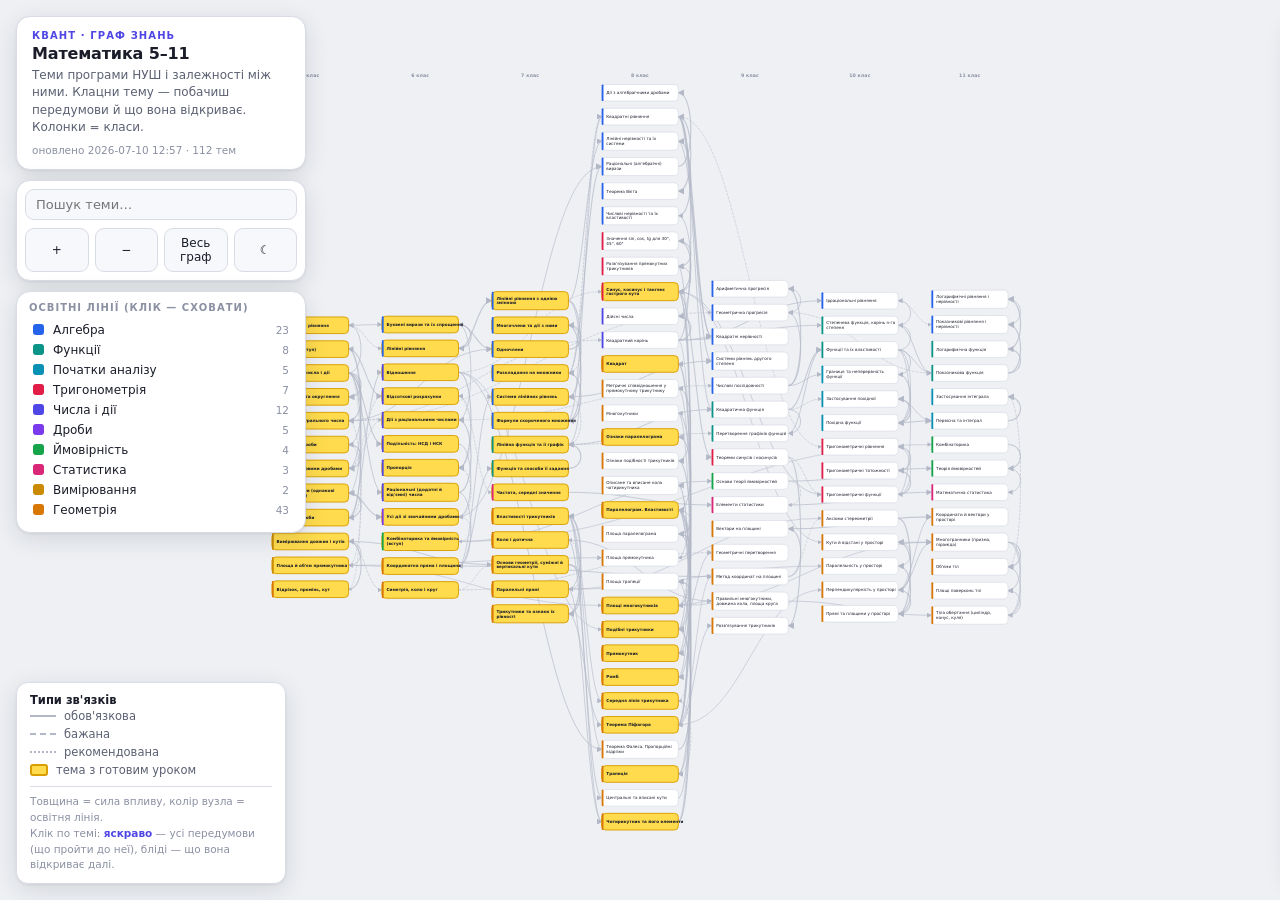
==== commit 7ddf2936: "Уроки 5 класу: 12 повних уроків + фікс \dfrac у рендері Створено grade5.ts — усі 12 тем 5 класу (чис" ====
--- a/math.html
+++ b/math.html
@@ -231,7 +231,7 @@
       <div class="eyebrow">Квант · Граф знань</div>
       <h1>Математика 5–11</h1>
       <p>Теми програми НУШ і залежності між ними. Клацни тему — побачиш передумови й що вона відкриває. Колонки = класи.</p>
-      <div class="buildtag">оновлено 2026-07-10 12:37 · 112 тем</div>
+      <div class="buildtag">оновлено 2026-07-10 12:57 · 112 тем</div>
     </div>
     <div class="card">
       <div class="searchrow"><input id="search" type="search" placeholder="Пошук теми…" autocomplete="off"></div>
@@ -280,7 +280,7 @@
 
 <script>
 const GRAPH = {"name":"Математика 5–11 (НУШ)","nodes":[{"id":"n5-natural","title":"Натуральні числа і дії","grade":5,"strand":"numbers","difficulty":1,"minutes":45,"threshold":0.8,"comp":["Виконує дії з натуральними числами"]},{"id":"n5-order-round","title":"Порівняння та округлення","grade":5,"strand":"numbers","difficulty":1,"minutes":40,"threshold":0.8,"comp":["Порівнює й округлює числа"]},{"id":"n5-powers-nat","title":"Степінь натурального числа","grade":5,"strand":"numbers","difficulty":2,"minutes":45,"threshold":0.8,"comp":["Підносить до степеня з натуральним показником"]},{"id":"n5-frac-common","title":"Звичайні дроби","grade":5,"strand":"fractions","difficulty":2,"minutes":50,"threshold":0.8,"comp":["Читає й записує звичайні дроби"]},{"id":"n5-frac-addsub-like","title":"Дії з дробами (однакові знаменники)","grade":5,"strand":"fractions","difficulty":2,"minutes":50,"threshold":0.8,"comp":["Додає й віднімає дроби з однаковими знаменниками"]},{"id":"n5-decimals","title":"Десяткові дроби","grade":5,"strand":"fractions","difficulty":2,"minutes":50,"threshold":0.8,"comp":["Читає й записує десяткові дроби"]},{"id":"n5-dec-ops","title":"Дії з десятковими дробами","grade":5,"strand":"fractions","difficulty":2,"minutes":55,"threshold":0.8,"comp":["Виконує дії з десятковими дробами"]},{"id":"n5-percent-intro","title":"Відсотки (вступ)","grade":5,"strand":"numbers","difficulty":2,"minutes":50,"threshold":0.8,"comp":["Знаходить відсоток від числа"]},{"id":"n5-geo-basic","title":"Відрізок, промінь, кут","grade":5,"strand":"geometry","difficulty":1,"minutes":45,"threshold":0.8,"comp":["Розрізняє й будує основні геометричні фігури"]},{"id":"n5-geo-measure","title":"Вимірювання довжин і кутів","grade":5,"strand":"measurement","difficulty":2,"minutes":45,"threshold":0.8,"comp":["Вимірює довжини й градусні міри кутів"]},{"id":"n5-area-rect","title":"Площа й об'єм прямокутника","grade":5,"strand":"measurement","difficulty":2,"minutes":50,"threshold":0.8,"comp":["Обчислює площу прямокутника й об'єм прямокутного паралелепіпеда"]},{"id":"n5-equations-simple","title":"Найпростіші рівняння","grade":5,"strand":"algebra","difficulty":2,"minutes":45,"threshold":0.8,"comp":["Розв'язує рівняння на основі залежностей між компонентами дій"]},{"id":"n6-divisibility","title":"Подільність: НСД і НСК","grade":6,"strand":"numbers","difficulty":3,"minutes":55,"threshold":0.8,"comp":["Знаходить НСД і НСК, застосовує ознаки подільності"]},{"id":"n6-frac-ops-full","title":"Усі дії зі звичайними дробами","grade":6,"strand":"fractions","difficulty":3,"minutes":60,"threshold":0.8,"comp":["Виконує всі дії зі звичайними дробами"]},{"id":"n6-ratio","title":"Відношення","grade":6,"strand":"numbers","difficulty":3,"minutes":45,"threshold":0.8,"comp":["Розуміє відношення двох чисел"]},{"id":"n6-proportion","title":"Пропорція","grade":6,"strand":"numbers","difficulty":3,"minutes":55,"threshold":0.8,"comp":["Розв'язує пропорції"]},{"id":"n6-percent","title":"Відсоткові розрахунки","grade":6,"strand":"numbers","difficulty":3,"minutes":55,"threshold":0.8,"comp":["Розв'язує задачі на відсотки"]},{"id":"n6-rational-neg","title":"Раціональні (додатні й від'ємні) числа","grade":6,"strand":"numbers","difficulty":3,"minutes":50,"threshold":0.8,"comp":["Розуміє від'ємні числа й модуль"]},{"id":"n6-rational-ops","title":"Дії з раціональними числами","grade":6,"strand":"numbers","difficulty":3,"minutes":55,"threshold":0.8,"comp":["Виконує дії з раціональними числами"]},{"id":"n6-coordinate","title":"Координатна пряма і площина","grade":6,"strand":"geometry","difficulty":2,"minutes":45,"threshold":0.8,"comp":["Позначає точки за координатами"]},{"id":"n6-expr-intro","title":"Буквені вирази та їх спрощення","grade":6,"strand":"algebra","difficulty":3,"minutes":50,"threshold":0.8,"comp":["Спрощує буквені вирази"]},{"id":"n6-linear-eq","title":"Лінійні рівняння","grade":6,"strand":"algebra","difficulty":3,"minutes":55,"threshold":0.8,"comp":["Розв'язує лінійні рівняння"]},{"id":"n6-geo-symmetry","title":"Симетрія, коло і круг","grade":6,"strand":"geometry","difficulty":2,"minutes":45,"threshold":0.8,"comp":["Будує симетричні фігури, розуміє коло і круг"]},{"id":"n6-prob-intro","title":"Комбінаторика та ймовірність (вступ)","grade":6,"strand":"probability","difficulty":2,"minutes":45,"threshold":0.8,"comp":["Розв'язує найпростіші комбінаторні задачі"]},{"id":"a7-monomials","title":"Одночлени","grade":7,"strand":"algebra","difficulty":3,"minutes":50,"threshold":0.8,"comp":["Виконує дії з одночленами"]},{"id":"a7-polynomials","title":"Многочлени та дії з ними","grade":7,"strand":"algebra","difficulty":3,"minutes":60,"threshold":0.8,"comp":["Додає, віднімає й множить многочлени"]},{"id":"a7-formulas","title":"Формули скороченого множення","grade":7,"strand":"algebra","difficulty":4,"minutes":60,"threshold":0.8,"comp":["Застосовує формули скороченого множення"]},{"id":"a7-factoring","title":"Розкладання на множники","grade":7,"strand":"algebra","difficulty":4,"minutes":60,"threshold":0.8,"comp":["Розкладає многочлен на множники"]},{"id":"a7-linear-eq","title":"Лінійні рівняння з однією змінною","grade":7,"strand":"algebra","difficulty":3,"minutes":50,"threshold":0.8,"comp":["Розв'язує лінійні рівняння з однією змінною"]},{"id":"a7-linear-systems","title":"Системи лінійних рівнянь","grade":7,"strand":"algebra","difficulty":4,"minutes":65,"threshold":0.8,"comp":["Розв'язує системи двох лінійних рівнянь"]},{"id":"a7-func-intro","title":"Функція та способи її задання","grade":7,"strand":"functions","difficulty":3,"minutes":50,"threshold":0.8,"comp":["Розуміє поняття функції, області визначення й значень"]},{"id":"a7-linear-func","title":"Лінійна функція та її графік","grade":7,"strand":"functions","difficulty":3,"minutes":55,"threshold":0.8,"comp":["Будує й досліджує графік лінійної функції"]},{"id":"a7-stat-intro","title":"Частота, середні значення","grade":7,"strand":"data","difficulty":2,"minutes":45,"threshold":0.8,"comp":["Обчислює частоту й середнє арифметичне"]},{"id":"g7-basics","title":"Основи геометрії, суміжні й вертикальні кути","grade":7,"strand":"geometry","difficulty":3,"minutes":50,"threshold":0.8,"comp":["Застосовує властивості кутів"]},{"id":"g7-triangles","title":"Трикутники та ознаки їх рівності","grade":7,"strand":"geometry","difficulty":3,"minutes":60,"threshold":0.8,"comp":["Доводить рівність трикутників"]},{"id":"g7-parallel","title":"Паралельні прямі","grade":7,"strand":"geometry","difficulty":3,"minutes":50,"threshold":0.8,"comp":["Застосовує ознаки й властивості паралельних прямих"]},{"id":"g7-triangle-props","title":"Властивості трикутників","grade":7,"strand":"geometry","difficulty":3,"minutes":55,"threshold":0.8,"comp":["Застосовує суму кутів і нерівність трикутника"]},{"id":"g7-circle7","title":"Коло і дотична","grade":7,"strand":"geometry","difficulty":3,"minutes":50,"threshold":0.8,"comp":["Застосовує властивості кола й дотичної"]},{"id":"a8-rational-expr","title":"Раціональні (алгебраїчні) вирази","grade":8,"strand":"algebra","difficulty":4,"minutes":60,"threshold":0.8,"comp":["Перетворює алгебраїчні дроби"]},{"id":"a8-rational-ops","title":"Дії з алгебраїчними дробами","grade":8,"strand":"algebra","difficulty":4,"minutes":65,"threshold":0.8,"comp":["Виконує дії з алгебраїчними дробами"]},{"id":"a8-roots","title":"Квадратний корінь","grade":8,"strand":"numbers","difficulty":4,"minutes":55,"threshold":0.8,"comp":["Обчислює й перетворює квадратні корені"]},{"id":"a8-real-numbers","title":"Дійсні числа","grade":8,"strand":"numbers","difficulty":3,"minutes":45,"threshold":0.8,"comp":["Розуміє множину дійсних чисел"]},{"id":"a8-quadratic-eq","title":"Квадратні рівняння","grade":8,"strand":"algebra","difficulty":4,"minutes":65,"threshold":0.8,"comp":["Розв'язує квадратні рівняння"]},{"id":"a8-vieta","title":"Теорема Вієта","grade":8,"strand":"algebra","difficulty":4,"minutes":45,"threshold":0.8,"comp":["Застосовує теорему Вієта"]},{"id":"a8-inequalities","title":"Числові нерівності та їх властивості","grade":8,"strand":"algebra","difficulty":3,"minutes":50,"threshold":0.8,"comp":["Застосовує властивості числових нерівностей"]},{"id":"a8-linear-ineq","title":"Лінійні нерівності та їх системи","grade":8,"strand":"algebra","difficulty":4,"minutes":60,"threshold":0.8,"comp":["Розв'язує лінійні нерівності та системи"]},{"id":"g8-quadrilaterals","title":"Чотирикутник та його елементи","grade":8,"strand":"geometry","difficulty":3,"minutes":50,"threshold":0.8,"comp":["Класифікує чотирикутники"]},{"id":"g8-parallelogram","title":"Паралелограм. Властивості","grade":8,"strand":"geometry","difficulty":3,"minutes":60,"threshold":0.8,"comp":["Застосовує властивості паралелограма, ромба, прямокутника"]},{"id":"g8-thales-similar","title":"Подібні трикутники","grade":8,"strand":"geometry","difficulty":4,"minutes":65,"threshold":0.8,"comp":["Застосовує подібність трикутників"]},{"id":"g8-pythagoras","title":"Теорема Піфагора","grade":8,"strand":"geometry","difficulty":4,"minutes":55,"threshold":0.8,"comp":["Застосовує теорему Піфагора"]},{"id":"g8-trig-right","title":"Синус, косинус і тангенс гострого кута","grade":8,"strand":"trigonometry","difficulty":4,"minutes":60,"threshold":0.8,"comp":["Використовує синус, косинус, тангенс гострого кута"]},{"id":"g8-area-poly","title":"Площі многокутників","grade":8,"strand":"geometry","difficulty":3,"minutes":55,"threshold":0.8,"comp":["Обчислює площі трикутників і чотирикутників"]},{"id":"a9-quadratic-ineq","title":"Квадратні нерівності","grade":9,"strand":"algebra","difficulty":4,"minutes":60,"threshold":0.8,"comp":["Розв'язує квадратні нерівності"]},{"id":"a9-quadratic-func","title":"Квадратична функція","grade":9,"strand":"functions","difficulty":4,"minutes":65,"threshold":0.8,"comp":["Будує й досліджує параболу"]},{"id":"a9-func-transform","title":"Перетворення графіків функцій","grade":9,"strand":"functions","difficulty":4,"minutes":55,"threshold":0.8,"comp":["Виконує перетворення графіків"]},{"id":"a9-systems-nonlinear","title":"Системи рівнянь другого степеня","grade":9,"strand":"algebra","difficulty":4,"minutes":65,"threshold":0.8,"comp":["Розв'язує системи нелінійних рівнянь"]},{"id":"a9-sequences","title":"Числові послідовності","grade":9,"strand":"algebra","difficulty":3,"minutes":50,"threshold":0.8,"comp":["Задає й досліджує послідовності"]},{"id":"a9-arith-prog","title":"Арифметична прогресія","grade":9,"strand":"algebra","difficulty":4,"minutes":55,"threshold":0.8,"comp":["Застосовує формули арифметичної прогресії"]},{"id":"a9-geo-prog","title":"Геометрична прогресія","grade":9,"strand":"algebra","difficulty":4,"minutes":55,"threshold":0.8,"comp":["Застосовує формули геометричної прогресії"]},{"id":"a9-prob","title":"Основи теорії ймовірностей","grade":9,"strand":"probability","difficulty":3,"minutes":50,"threshold":0.8,"comp":["Обчислює ймовірність випадкової події"]},{"id":"a9-stat","title":"Елементи статистики","grade":9,"strand":"data","difficulty":3,"minutes":45,"threshold":0.8,"comp":["Опрацьовує статистичні дані"]},{"id":"g9-trig-any","title":"Теореми синусів і косинусів","grade":9,"strand":"trigonometry","difficulty":4,"minutes":60,"threshold":0.8,"comp":["Застосовує теореми синусів і косинусів"]},{"id":"g9-solving-triangles","title":"Розв'язування трикутників","grade":9,"strand":"geometry","difficulty":4,"minutes":60,"threshold":0.8,"comp":["Розв'язує довільні трикутники"]},{"id":"g9-coordinates","title":"Метод координат на площині","grade":9,"strand":"geometry","difficulty":3,"minutes":55,"threshold":0.8,"comp":["Застосовує формули відстані й рівняння прямої/кола"]},{"id":"g9-vectors","title":"Вектори на площині","grade":9,"strand":"geometry","difficulty":4,"minutes":60,"threshold":0.8,"comp":["Виконує дії з векторами"]},{"id":"g9-circle-poly","title":"Правильні многокутники, довжина кола, площа круга","grade":9,"strand":"geometry","difficulty":3,"minutes":55,"threshold":0.8,"comp":["Обчислює довжину кола й площу круга"]},{"id":"g9-transformations","title":"Геометричні перетворення","grade":9,"strand":"geometry","difficulty":3,"minutes":50,"threshold":0.8,"comp":["Виконує рухи й перетворення подібності"]},{"id":"a10-func-props","title":"Функції та їх властивості","grade":10,"strand":"functions","difficulty":4,"minutes":60,"threshold":0.8,"comp":["Досліджує парність, монотонність, екстремуми"]},{"id":"a10-power-func","title":"Степенева функція, корінь n-го степеня","grade":10,"strand":"functions","difficulty":4,"minutes":55,"threshold":0.8,"comp":["Будує степеневу функцію, оперує коренями n-го степеня"]},{"id":"a10-roots-n","title":"Ірраціональні рівняння","grade":10,"strand":"algebra","difficulty":4,"minutes":60,"threshold":0.8,"comp":["Розв'язує ірраціональні рівняння"]},{"id":"a10-trig-func","title":"Тригонометричні функції","grade":10,"strand":"trigonometry","difficulty":5,"minutes":65,"threshold":0.8,"comp":["Будує й досліджує тригонометричні функції"]},{"id":"a10-trig-identities","title":"Тригонометричні тотожності","grade":10,"strand":"trigonometry","difficulty":5,"minutes":65,"threshold":0.8,"comp":["Перетворює тригонометричні вирази"]},{"id":"a10-trig-eq","title":"Тригонометричні рівняння","grade":10,"strand":"trigonometry","difficulty":5,"minutes":70,"threshold":0.8,"comp":["Розв'язує тригонометричні рівняння"]},{"id":"a10-limits","title":"Границя та неперервність функції","grade":10,"strand":"calculus","difficulty":5,"minutes":60,"threshold":0.8,"comp":["Обчислює границі функцій"]},{"id":"a10-derivative","title":"Похідна функції","grade":10,"strand":"calculus","difficulty":5,"minutes":70,"threshold":0.8,"comp":["Знаходить похідні функцій"]},{"id":"a10-derivative-app","title":"Застосування похідної","grade":10,"strand":"calculus","difficulty":5,"minutes":70,"threshold":0.8,"comp":["Досліджує функції за допомогою похідної"]},{"id":"g10-stereo-axioms","title":"Аксіоми стереометрії","grade":10,"strand":"geometry","difficulty":3,"minutes":45,"threshold":0.8,"comp":["Застосовує аксіоми стереометрії"]},{"id":"g10-lines-planes","title":"Прямі та площини у просторі","grade":10,"strand":"geometry","difficulty":4,"minutes":60,"threshold":0.8,"comp":["Визначає взаємне розміщення прямих і площин"]},{"id":"g10-parallelism","title":"Паралельність у просторі","grade":10,"strand":"geometry","difficulty":4,"minutes":55,"threshold":0.8,"comp":["Застосовує ознаки паралельності у просторі"]},{"id":"g10-perpendicular","title":"Перпендикулярність у просторі","grade":10,"strand":"geometry","difficulty":4,"minutes":60,"threshold":0.8,"comp":["Застосовує перпендикулярність прямих і площин"]},{"id":"g10-angles-space","title":"Кути й відстані у просторі","grade":10,"strand":"geometry","difficulty":5,"minutes":65,"threshold":0.8,"comp":["Обчислює кути й відстані у просторі"]},{"id":"a11-exponential-func","title":"Показникова функція","grade":11,"strand":"functions","difficulty":4,"minutes":55,"threshold":0.8,"comp":["Досліджує показникову функцію"]},{"id":"a11-exponential-eq","title":"Показникові рівняння і нерівності","grade":11,"strand":"algebra","difficulty":5,"minutes":65,"threshold":0.8,"comp":["Розв'язує показникові рівняння й нерівності"]},{"id":"a11-log-func","title":"Логарифмічна функція","grade":11,"strand":"functions","difficulty":5,"minutes":60,"threshold":0.8,"comp":["Оперує логарифмами, досліджує логарифмічну функцію"]},{"id":"a11-log-eq","title":"Логарифмічні рівняння і нерівності","grade":11,"strand":"algebra","difficulty":5,"minutes":65,"threshold":0.8,"comp":["Розв'язує логарифмічні рівняння й нерівності"]},{"id":"a11-antiderivative","title":"Первісна та інтеграл","grade":11,"strand":"calculus","difficulty":5,"minutes":70,"threshold":0.8,"comp":["Знаходить первісні, обчислює інтеграли"]},{"id":"a11-integral-app","title":"Застосування інтеграла","grade":11,"strand":"calculus","difficulty":5,"minutes":65,"threshold":0.8,"comp":["Обчислює площі й об'єми за допомогою інтеграла"]},{"id":"a11-combinatorics","title":"Комбінаторика","grade":11,"strand":"probability","difficulty":4,"minutes":55,"threshold":0.8,"comp":["Застосовує правила комбінаторики"]},{"id":"a11-probability","title":"Теорія ймовірностей","grade":11,"strand":"probability","difficulty":4,"minutes":60,"threshold":0.8,"comp":["Обчислює ймовірності складених подій"]},{"id":"a11-statistics","title":"Математична статистика","grade":11,"strand":"data","difficulty":4,"minutes":55,"threshold":0.8,"comp":["Аналізує статистичні розподіли"]},{"id":"g11-polyhedra","title":"Многогранники (призма, піраміда)","grade":11,"strand":"geometry","difficulty":4,"minutes":65,"threshold":0.8,"comp":["Досліджує призми й піраміди"]},{"id":"g11-round-bodies","title":"Тіла обертання (циліндр, конус, куля)","grade":11,"strand":"geometry","difficulty":4,"minutes":65,"threshold":0.8,"comp":["Досліджує тіла обертання"]},{"id":"g11-volumes","title":"Об'єми тіл","grade":11,"strand":"geometry","difficulty":5,"minutes":65,"threshold":0.8,"comp":["Обчислює об'єми многогранників і тіл обертання"]},{"id":"g11-surface-area","title":"Площі поверхонь тіл","grade":11,"strand":"geometry","difficulty":4,"minutes":60,"threshold":0.8,"comp":["Обчислює площі поверхонь тіл"]},{"id":"g11-coordinates-space","title":"Координати й вектори у просторі","grade":11,"strand":"geometry","difficulty":5,"minutes":65,"threshold":0.8,"comp":["Застосовує метод координат у просторі"]},{"id":"g8g-parallelogram-signs","title":"Ознаки паралелограма","grade":8,"strand":"geometry","difficulty":3,"minutes":45,"threshold":0.8,"comp":["Застосовує ознаки паралелограма"]},{"id":"g8g-rectangle","title":"Прямокутник","grade":8,"strand":"geometry","difficulty":2,"minutes":40,"threshold":0.8,"comp":["Знає властивості прямокутника"]},{"id":"g8g-rhombus","title":"Ромб","grade":8,"strand":"geometry","difficulty":2,"minutes":40,"threshold":0.8,"comp":["Знає властивості ромба"]},{"id":"g8g-square","title":"Квадрат","grade":8,"strand":"geometry","difficulty":2,"minutes":35,"threshold":0.8,"comp":["Знає властивості квадрата"]},{"id":"g8g-midline","title":"Середня лінія трикутника","grade":8,"strand":"geometry","difficulty":3,"minutes":40,"threshold":0.8,"comp":["Застосовує властивість середньої лінії трикутника"]},{"id":"g8g-trapezoid","title":"Трапеція","grade":8,"strand":"geometry","difficulty":3,"minutes":50,"threshold":0.8,"comp":["Знає види трапецій і середню лінію трапеції"]},{"id":"g8g-inscribed-angles","title":"Центральні та вписані кути","grade":8,"strand":"geometry","difficulty":3,"minutes":50,"threshold":0.8,"comp":["Застосовує теорему про вписаний кут"]},{"id":"g8g-inscribed-circumscribed","title":"Описане та вписане кола чотирикутника","grade":8,"strand":"geometry","difficulty":4,"minutes":50,"threshold":0.8,"comp":["Застосовує умови вписаного й описаного чотирикутника"]},{"id":"g8g-thales","title":"Теорема Фалеса. Пропорційні відрізки","grade":8,"strand":"geometry","difficulty":3,"minutes":45,"threshold":0.8,"comp":["Застосовує теорему Фалеса й пропорційні відрізки"]},{"id":"g8g-similarity-signs","title":"Ознаки подібності трикутників","grade":8,"strand":"geometry","difficulty":4,"minutes":55,"threshold":0.8,"comp":["Застосовує ознаки подібності трикутників"]},{"id":"g8g-metric-relations","title":"Метричні співвідношення у прямокутному трикутнику","grade":8,"strand":"geometry","difficulty":4,"minutes":50,"threshold":0.8,"comp":["Застосовує метричні співвідношення у прямокутному трикутнику"]},{"id":"g8g-trig-values","title":"Значення sin, cos, tg для 30°, 45°, 60°","grade":8,"strand":"trigonometry","difficulty":3,"minutes":40,"threshold":0.8,"comp":["Знає значення тригонометричних функцій для 30°, 45°, 60°"]},{"id":"g8g-solving-rt","title":"Розвʼязування прямокутних трикутників","grade":8,"strand":"trigonometry","difficulty":4,"minutes":55,"threshold":0.8,"comp":["Розвʼязує прямокутні трикутники"]},{"id":"g8g-polygons","title":"Многокутники","grade":8,"strand":"geometry","difficulty":2,"minutes":40,"threshold":0.8,"comp":["Знає означення многокутника й суму його кутів"]},{"id":"g8g-area-rectangle","title":"Площа прямокутника","grade":8,"strand":"geometry","difficulty":2,"minutes":40,"threshold":0.8,"comp":["Обчислює площу прямокутника"]},{"id":"g8g-area-parallelogram","title":"Площа паралелограма","grade":8,"strand":"geometry","difficulty":3,"minutes":45,"threshold":0.8,"comp":["Обчислює площу паралелограма"]},{"id":"g8g-area-trapezoid","title":"Площа трапеції","grade":8,"strand":"geometry","difficulty":3,"minutes":45,"threshold":0.8,"comp":["Обчислює площу трапеції"]}],"edges":[{"from":"n5-natural","to":"n5-order-round","weight":0.9,"type":"mandatory"},{"from":"n5-natural","to":"n5-powers-nat","weight":0.85,"type":"mandatory"},{"from":"n5-natural","to":"n5-frac-common","weight":0.8,"type":"mandatory"},{"from":"n5-frac-common","to":"n5-frac-addsub-like","weight":0.9,"type":"mandatory"},{"from":"n5-natural","to":"n5-decimals","weight":0.7,"type":"mandatory"},{"from":"n5-frac-common","to":"n5-decimals","weight":0.5,"type":"desirable"},{"from":"n5-decimals","to":"n5-dec-ops","weight":0.9,"type":"mandatory"},{"from":"n5-frac-addsub-like","to":"n5-percent-intro","weight":0.6,"type":"mandatory"},{"from":"n5-dec-ops","to":"n5-percent-intro","weight":0.7,"type":"mandatory"},{"from":"n5-natural","to":"n5-equations-simple","weight":0.7,"type":"mandatory"},{"from":"n5-natural","to":"n5-geo-basic","weight":0.3,"type":"desirable"},{"from":"n5-geo-basic","to":"n5-geo-measure","weight":0.85,"type":"mandatory"},{"from":"n5-geo-measure","to":"n5-area-rect","weight":0.6,"type":"mandatory"},{"from":"n5-powers-nat","to":"n5-area-rect","weight":0.4,"type":"desirable"},{"from":"n5-natural","to":"n6-divisibility","weight":0.8,"type":"mandatory"},{"from":"n5-frac-addsub-like","to":"n6-frac-ops-full","weight":0.85,"type":"mandatory"},{"from":"n6-divisibility","to":"n6-frac-ops-full","weight":0.7,"type":"mandatory"},{"from":"n5-frac-common","to":"n6-ratio","weight":0.7,"type":"mandatory"},{"from":"n6-ratio","to":"n6-proportion","weight":0.9,"type":"mandatory"},{"from":"n6-frac-ops-full","to":"n6-proportion","weight":0.5,"type":"desirable"},{"from":"n5-percent-intro","to":"n6-percent","weight":0.8,"type":"mandatory"},{"from":"n6-proportion","to":"n6-percent","weight":0.7,"type":"recommended"},{"from":"n5-dec-ops","to":"n6-percent","weight":0.4,"type":"desirable"},{"from":"n5-natural","to":"n6-rational-neg","weight":0.7,"type":"mandatory"},{"from":"n6-rational-neg","to":"n6-rational-ops","weight":0.9,"type":"mandatory"},{"from":"n5-dec-ops","to":"n6-rational-ops","weight":0.4,"type":"desirable"},{"from":"n6-rational-neg","to":"n6-coordinate","weight":0.7,"type":"mandatory"},{"from":"n5-equations-simple","to":"n6-expr-intro","weight":0.6,"type":"mandatory"},{"from":"n6-rational-ops","to":"n6-expr-intro","weight":0.6,"type":"mandatory"},{"from":"n6-expr-intro","to":"n6-linear-eq","weight":0.85,"type":"mandatory"},{"from":"n5-equations-simple","to":"n6-linear-eq","weight":0.5,"type":"desirable"},{"from":"n5-geo-measure","to":"n6-geo-symmetry","weight":0.5,"type":"desirable"},{"from":"n6-frac-ops-full","to":"n6-prob-intro","weight":0.4,"type":"desirable"},{"from":"n6-expr-intro","to":"a7-monomials","weight":0.8,"type":"mandatory"},{"from":"n5-powers-nat","to":"a7-monomials","weight":0.6,"type":"mandatory"},{"from":"a7-monomials","to":"a7-polynomials","weight":0.9,"type":"mandatory"},{"from":"a7-polynomials","to":"a7-formulas","weight":0.85,"type":"mandatory"},{"from":"a7-formulas","to":"a7-factoring","weight":0.85,"type":"mandatory"},{"from":"a7-polynomials","to":"a7-factoring","weight":0.6,"type":"desirable"},{"from":"n6-linear-eq","to":"a7-linear-eq","weight":0.9,"type":"mandatory"},{"from":"a7-linear-eq","to":"a7-linear-systems","weight":0.85,"type":"mandatory"},{"from":"n6-coordinate","to":"a7-linear-systems","weight":0.6,"type":"mandatory"},{"from":"n6-coordinate","to":"a7-func-intro","weight":0.7,"type":"mandatory"},{"from":"a7-func-intro","to":"a7-linear-func","weight":0.9,"type":"mandatory"},{"from":"a7-linear-eq","to":"a7-linear-func","weight":0.6,"type":"mandatory"},{"from":"a7-linear-func","to":"a7-linear-systems","weight":0.5,"type":"desirable"},{"from":"n6-percent","to":"a7-stat-intro","weight":0.4,"type":"desirable"},{"from":"n5-geo-measure","to":"g7-basics","weight":0.7,"type":"mandatory"},{"from":"n6-geo-symmetry","to":"g7-basics","weight":0.4,"type":"desirable"},{"from":"g7-basics","to":"g7-triangles","weight":0.85,"type":"mandatory"},{"from":"g7-basics","to":"g7-parallel","weight":0.7,"type":"mandatory"},{"from":"g7-triangles","to":"g7-triangle-props","weight":0.85,"type":"mandatory"},{"from":"g7-parallel","to":"g7-triangle-props","weight":0.6,"type":"mandatory"},{"from":"g7-triangles","to":"g7-circle7","weight":0.5,"type":"desirable"},{"from":"a7-factoring","to":"a8-rational-expr","weight":0.85,"type":"mandatory"},{"from":"n6-frac-ops-full","to":"a8-rational-expr","weight":0.6,"type":"mandatory"},{"from":"a8-rational-expr","to":"a8-rational-ops","weight":0.9,"type":"mandatory"},{"from":"n5-powers-nat","to":"a8-roots","weight":0.5,"type":"desirable"},{"from":"a8-roots","to":"a8-real-numbers","weight":0.8,"type":"mandatory"},{"from":"a7-formulas","to":"a8-quadratic-eq","weight":0.7,"type":"mandatory"},{"from":"a8-roots","to":"a8-quadratic-eq","weight":0.85,"type":"mandatory"},{"from":"a7-factoring","to":"a8-quadratic-eq","weight":0.6,"type":"desirable"},{"from":"a8-quadratic-eq","to":"a8-vieta","weight":0.9,"type":"mandatory"},{"from":"a8-real-numbers","to":"a8-inequalities","weight":0.6,"type":"mandatory"},{"from":"a8-inequalities","to":"a8-linear-ineq","weight":0.85,"type":"mandatory"},{"from":"a7-linear-eq","to":"a8-linear-ineq","weight":0.7,"type":"mandatory"},{"from":"g7-triangle-props","to":"g8-quadrilaterals","weight":0.7,"type":"mandatory"},{"from":"g7-parallel","to":"g8-quadrilaterals","weight":0.6,"type":"mandatory"},{"from":"g8-quadrilaterals","to":"g8-parallelogram","weight":0.85,"type":"mandatory"},{"from":"n6-ratio","to":"g8-thales-similar","weight":0.5,"type":"mandatory"},{"from":"g7-triangles","to":"g8-pythagoras","weight":0.7,"type":"mandatory"},{"from":"a8-roots","to":"g8-pythagoras","weight":0.5,"type":"mandatory"},{"from":"g8-thales-similar","to":"g8-pythagoras","weight":0.4,"type":"desirable"},{"from":"g8-pythagoras","to":"g8-trig-right","weight":0.8,"type":"mandatory"},{"from":"g8-thales-similar","to":"g8-trig-right","weight":0.7,"type":"mandatory"},{"from":"n6-ratio","to":"g8-trig-right","weight":0.4,"type":"desirable"},{"from":"g8-parallelogram","to":"g8-area-poly","weight":0.7,"type":"mandatory"},{"from":"n5-area-rect","to":"g8-area-poly","weight":0.5,"type":"mandatory"},{"from":"a8-quadratic-eq","to":"a9-quadratic-ineq","weight":0.85,"type":"mandatory"},{"from":"a8-linear-ineq","to":"a9-quadratic-ineq","weight":0.7,"type":"mandatory"},{"from":"a8-quadratic-eq","to":"a9-quadratic-func","weight":0.7,"type":"mandatory"},{"from":"a7-linear-func","to":"a9-quadratic-func","weight":0.7,"type":"mandatory"},{"from":"a9-quadratic-func","to":"a9-func-transform","weight":0.7,"type":"mandatory"},{"from":"a7-linear-func","to":"a9-func-transform","weight":0.5,"type":"desirable"},{"from":"a8-quadratic-eq","to":"a9-systems-nonlinear","weight":0.8,"type":"mandatory"},{"from":"a7-linear-systems","to":"a9-systems-nonlinear","weight":0.7,"type":"mandatory"},{"from":"n6-rational-ops","to":"a9-sequences","weight":0.4,"type":"desirable"},{"from":"a9-sequences","to":"a9-arith-prog","weight":0.9,"type":"mandatory"},{"from":"a9-arith-prog","to":"a9-geo-prog","weight":0.6,"type":"mandatory"},{"from":"a9-sequences","to":"a9-geo-prog","weight":0.7,"type":"mandatory"},{"from":"n5-powers-nat","to":"a9-geo-prog","weight":0.4,"type":"desirable"},{"from":"n6-prob-intro","to":"a9-prob","weight":0.6,"type":"mandatory"},{"from":"a7-stat-intro","to":"a9-stat","weight":0.7,"type":"mandatory"},{"from":"a9-prob","to":"a9-stat","weight":0.4,"type":"desirable"},{"from":"g8-trig-right","to":"g9-trig-any","weight":0.8,"type":"mandatory"},{"from":"g9-trig-any","to":"g9-solving-triangles","weight":0.9,"type":"mandatory"},{"from":"g8-pythagoras","to":"g9-solving-triangles","weight":0.6,"type":"mandatory"},{"from":"n6-coordinate","to":"g9-coordinates","weight":0.7,"type":"mandatory"},{"from":"g8-pythagoras","to":"g9-coordinates","weight":0.5,"type":"mandatory"},{"from":"g9-coordinates","to":"g9-vectors","weight":0.8,"type":"mandatory"},{"from":"g8-area-poly","to":"g9-circle-poly","weight":0.6,"type":"mandatory"},{"from":"g7-circle7","to":"g9-circle-poly","weight":0.6,"type":"mandatory"},{"from":"g8-thales-similar","to":"g9-transformations","weight":0.6,"type":"mandatory"},{"from":"n6-geo-symmetry","to":"g9-transformations","weight":0.5,"type":"desirable"},{"from":"a9-quadratic-func","to":"a10-func-props","weight":0.8,"type":"mandatory"},{"from":"a9-func-transform","to":"a10-func-props","weight":0.7,"type":"mandatory"},{"from":"a10-func-props","to":"a10-power-func","weight":0.7,"type":"mandatory"},{"from":"a8-roots","to":"a10-power-func","weight":0.6,"type":"mandatory"},{"from":"a10-power-func","to":"a10-roots-n","weight":0.6,"type":"mandatory"},{"from":"a8-roots","to":"a10-roots-n","weight":0.7,"type":"mandatory"},{"from":"g8-trig-right","to":"a10-trig-func","weight":0.6,"type":"mandatory"},{"from":"a10-func-props","to":"a10-trig-func","weight":0.6,"type":"mandatory"},{"from":"g9-trig-any","to":"a10-trig-func","weight":0.5,"type":"desirable"},{"from":"a10-trig-func","to":"a10-trig-identities","weight":0.85,"type":"mandatory"},{"from":"a10-trig-identities","to":"a10-trig-eq","weight":0.85,"type":"mandatory"},{"from":"a10-trig-func","to":"a10-trig-eq","weight":0.6,"type":"mandatory"},{"from":"a8-quadratic-eq","to":"a10-trig-eq","weight":0.4,"type":"desirable"},{"from":"a10-func-props","to":"a10-limits","weight":0.7,"type":"mandatory"},{"from":"a9-sequences","to":"a10-limits","weight":0.6,"type":"mandatory"},{"from":"a10-limits","to":"a10-derivative","weight":0.85,"type":"mandatory"},{"from":"a10-func-props","to":"a10-derivative","weight":0.6,"type":"mandatory"},{"from":"a10-derivative","to":"a10-derivative-app","weight":0.9,"type":"mandatory"},{"from":"a9-quadratic-func","to":"a10-derivative-app","weight":0.5,"type":"desirable"},{"from":"g7-parallel","to":"g10-stereo-axioms","weight":0.5,"type":"mandatory"},{"from":"g9-coordinates","to":"g10-stereo-axioms","weight":0.3,"type":"desirable"},{"from":"g10-stereo-axioms","to":"g10-lines-planes","weight":0.9,"type":"mandatory"},{"from":"g10-lines-planes","to":"g10-parallelism","weight":0.85,"type":"mandatory"},{"from":"g7-parallel","to":"g10-parallelism","weight":0.5,"type":"mandatory"},{"from":"g10-lines-planes","to":"g10-perpendicular","weight":0.8,"type":"mandatory"},{"from":"g8-pythagoras","to":"g10-perpendicular","weight":0.5,"type":"mandatory"},{"from":"g10-perpendicular","to":"g10-angles-space","weight":0.85,"type":"mandatory"},{"from":"g10-parallelism","to":"g10-angles-space","weight":0.6,"type":"mandatory"},{"from":"g8-trig-right","to":"g10-angles-space","weight":0.5,"type":"mandatory"},{"from":"a10-power-func","to":"a11-exponential-func","weight":0.7,"type":"mandatory"},{"from":"a10-func-props","to":"a11-exponential-func","weight":0.6,"type":"mandatory"},{"from":"a9-geo-prog","to":"a11-exponential-func","weight":0.4,"type":"desirable"},{"from":"a11-exponential-func","to":"a11-exponential-eq","weight":0.9,"type":"mandatory"},{"from":"a10-roots-n","to":"a11-exponential-eq","weight":0.4,"type":"desirable"},{"from":"a11-exponential-func","to":"a11-log-func","weight":0.8,"type":"mandatory"},{"from":"a11-log-func","to":"a11-log-eq","weight":0.9,"type":"mandatory"},{"from":"a11-exponential-eq","to":"a11-log-eq","weight":0.6,"type":"mandatory"},{"from":"a10-derivative","to":"a11-antiderivative","weight":0.9,"type":"mandatory"},{"from":"a10-derivative-app","to":"a11-antiderivative","weight":0.6,"type":"mandatory"},{"from":"a11-antiderivative","to":"a11-integral-app","weight":0.9,"type":"mandatory"},{"from":"n6-prob-intro","to":"a11-combinatorics","weight":0.5,"type":"mandatory"},{"from":"a11-combinatorics","to":"a11-probability","weight":0.8,"type":"mandatory"},{"from":"a9-prob","to":"a11-probability","weight":0.7,"type":"mandatory"},{"from":"a9-stat","to":"a11-statistics","weight":0.7,"type":"mandatory"},{"from":"a11-probability","to":"a11-statistics","weight":0.6,"type":"mandatory"},{"from":"g10-angles-space","to":"g11-polyhedra","weight":0.8,"type":"mandatory"},{"from":"g10-perpendicular","to":"g11-polyhedra","weight":0.7,"type":"mandatory"},{"from":"g8-area-poly","to":"g11-polyhedra","weight":0.5,"type":"mandatory"},{"from":"g11-polyhedra","to":"g11-round-bodies","weight":0.6,"type":"mandatory"},{"from":"g9-circle-poly","to":"g11-round-bodies","weight":0.6,"type":"mandatory"},{"from":"g11-polyhedra","to":"g11-volumes","weight":0.8,"type":"mandatory"},{"from":"g11-round-bodies","to":"g11-volumes","weight":0.7,"type":"mandatory"},{"from":"a11-integral-app","to":"g11-volumes","weight":0.4,"type":"desirable"},{"from":"g11-polyhedra","to":"g11-surface-area","weight":0.7,"type":"mandatory"},{"from":"g11-round-bodies","to":"g11-surface-area","weight":0.7,"type":"mandatory"},{"from":"g9-vectors","to":"g11-coordinates-space","weight":0.85,"type":"mandatory"},{"from":"g10-perpendicular","to":"g11-coordinates-space","weight":0.6,"type":"mandatory"},{"from":"g8-parallelogram","to":"g8g-parallelogram-signs","weight":0.8,"type":"mandatory"},{"from":"g8-parallelogram","to":"g8g-rectangle","weight":0.8,"type":"mandatory"},{"from":"g8-parallelogram","to":"g8g-rhombus","weight":0.8,"type":"mandatory"},{"from":"g8g-rectangle","to":"g8g-square","weight":0.7,"type":"mandatory"},{"from":"g8g-rhombus","to":"g8g-square","weight":0.7,"type":"mandatory"},{"from":"g7-triangle-props","to":"g8g-midline","weight":0.6,"type":"mandatory"},{"from":"g8-parallelogram","to":"g8g-midline","weight":0.4,"type":"desirable"},{"from":"g8-parallelogram","to":"g8g-trapezoid","weight":0.7,"type":"mandatory"},{"from":"g8g-midline","to":"g8g-trapezoid","weight":0.5,"type":"desirable"},{"from":"g7-circle7","to":"g8g-inscribed-angles","weight":0.7,"type":"mandatory"},{"from":"g8g-inscribed-angles","to":"g8g-inscribed-circumscribed","weight":0.8,"type":"mandatory"},{"from":"g8-quadrilaterals","to":"g8g-inscribed-circumscribed","weight":0.4,"type":"desirable"},{"from":"g7-triangle-props","to":"g8g-thales","weight":0.6,"type":"mandatory"},{"from":"n6-ratio","to":"g8g-thales","weight":0.7,"type":"mandatory"},{"from":"g8g-thales","to":"g8-thales-similar","weight":0.85,"type":"mandatory"},{"from":"g8-thales-similar","to":"g8g-similarity-signs","weight":0.85,"type":"mandatory"},{"from":"g8g-similarity-signs","to":"g8g-metric-relations","weight":0.7,"type":"mandatory"},{"from":"g8g-metric-relations","to":"g8-pythagoras","weight":0.6,"type":"mandatory"},{"from":"g8-trig-right","to":"g8g-trig-values","weight":0.85,"type":"mandatory"},{"from":"g8g-trig-values","to":"g8g-solving-rt","weight":0.8,"type":"mandatory"},{"from":"g8-pythagoras","to":"g8g-solving-rt","weight":0.7,"type":"mandatory"},{"from":"g8-trig-right","to":"g8g-solving-rt","weight":0.6,"type":"mandatory"},{"from":"g8-quadrilaterals","to":"g8g-polygons","weight":0.6,"type":"mandatory"},{"from":"g8g-polygons","to":"g8-area-poly","weight":0.4,"type":"desirable"},{"from":"n5-area-rect","to":"g8g-area-rectangle","weight":0.6,"type":"mandatory"},{"from":"g8g-polygons","to":"g8g-area-rectangle","weight":0.5,"type":"mandatory"},{"from":"g8g-area-rectangle","to":"g8g-area-parallelogram","weight":0.85,"type":"mandatory"},{"from":"g8-parallelogram","to":"g8g-area-parallelogram","weight":0.5,"type":"mandatory"},{"from":"g8g-area-parallelogram","to":"g8-area-poly","weight":0.7,"type":"mandatory"},{"from":"g8-area-poly","to":"g8g-area-trapezoid","weight":0.8,"type":"mandatory"},{"from":"g8g-trapezoid","to":"g8g-area-trapezoid","weight":0.6,"type":"mandatory"}]};
-const LESSONS = {"n6-divisibility":{"title":"Подільність: НСД і НСК","subtitle":"6 клас · Числа","minutes":55,"sections":[{"type":"text","html":"<p>Число <b>ділиться націло</b> на інше, якщо остача дорівнює нулю. Число, яке має лише два дільники (1 і саме себе), — <b>просте</b> (2, 3, 5, 7, 11…). Якщо дільників більше — число <b>складене</b>.</p>"},{"type":"callout","kind":"rule","title":"Ознаки подільності","html":"<ul><li><b>на 2</b> — остання цифра парна;</li><li><b>на 5</b> — закінчується на 0 або 5;</li><li><b>на 10</b> — закінчується на 0;</li><li><b>на 3 (і на 9)</b> — сума цифр ділиться на 3 (на 9).</li></ul>"},{"type":"text","html":"<p><b>НСД</b> (найбільший спільний дільник) — найбільше число, на яке діляться <i>обидва</i> числа. <b>НСК</b> (найменше спільне кратне) — найменше число, яке ділиться на <i>кожне</i> з них.</p>"},{"type":"example","title":"Приклад","intro":"Знайдемо НСД(12, 18) і НСК(12, 18).","steps":[{"expr":"12 = 2·2·3","note":"розклад на прості множники"},{"expr":"18 = 2·3·3","note":""},{"expr":"НСД = 2·3 = 6","note":"спільні множники"},{"expr":"НСК = 2·2·3·3 = 36","note":"усі множники більшого набору"}],"answer":"НСД = 6, НСК = 36"},{"type":"example","stage":"practice","title":"Спробуй сам","intro":"Знайди НСД(16, 24) і НСК(16, 24). Спробуй самостійно, а тоді звір із розвʼязанням.","steps":[{"expr":"16 = 2·2·2·2","note":"розклад на прості"},{"expr":"24 = 2·2·2·3","note":""},{"expr":"НСД = 2·2·2 = 8","note":"спільні множники"},{"expr":"НСК = 2·2·2·2·3 = 48","note":"усі множники"}],"answer":"НСД = 8, НСК = 48"},{"type":"callout","kind":"tip","stage":"training","title":"Тренування — порозвʼязуй сам","html":"<ol><li>На які числа з 2, 3, 5, 9, 10 ділиться 180?</li><li>Знайди НСД(20, 30).</li><li>Знайди НСК(6, 8).</li></ol><p class=\"muted\">Відповіді: 1) на всі; 2) 10; 3) 24.</p>"},{"type":"callout","kind":"tip","stage":"summary","title":"Коротко","html":"<ul><li>Ознаки подільності на 2, 3, 5, 9, 10 — швидка перевірка без ділення.</li><li><b>НСД</b> — найбільше число, на яке діляться обидва.</li><li><b>НСК</b> — найменше число, що ділиться на кожне.</li><li>І НСД, і НСК зручно знаходити через розклад на прості множники.</li></ul>"},{"type":"callout","kind":"rule","stage":"result","title":"Ти впорався! 🎉","html":"<p>Тепер ти вмієш перевіряти подільність і знаходити НСД та НСК — це фундамент для дій зі звичайними дробами. Далі попереду саме вони.</p>"}],"quiz":[{"q":"На яке число ділиться 135?","options":["на 2","на 5","на 10","на 4"],"correct":1,"explain":"Закінчується на 5 → ділиться на 5. Непарне, тож не на 2, 10, 4."},{"q":"Яке з чисел просте?","options":["9","15","21","13"],"correct":3,"explain":"13 має лише дільники 1 і 13. Решта — складені."},{"q":"Чи ділиться 234 на 3?","options":["Так","Ні"],"correct":0,"explain":"Сума цифр 2+3+4=9 ділиться на 3 → і число ділиться."},{"q":"НСД(8, 12) = ?","options":["2","4","24","96"],"correct":1,"explain":"8=2·2·2, 12=2·2·3, спільне 2·2=4."}]},"n6-frac-ops-full":{"title":"Усі дії зі звичайними дробами","subtitle":"6 клас · Дроби","minutes":60,"sections":[{"type":"text","html":"<p>Щоб <b>додати або відняти</b> дроби з різними знаменниками, їх зводять до <b>спільного знаменника</b>. Щоб <b>помножити</b> — множать чисельники й знаменники окремо. Щоб <b>поділити</b> — множать на <b>обернений</b> дріб.</p>"},{"type":"figure","svg":"<svg viewBox=\"0 0 320 60\" role=\"img\" aria-label=\"Дріб як частина цілого\"><rect x=\"0\" y=\"6\" width=\"80\" height=\"48\" fill=\"var(--accent)\" stroke=\"var(--ink)\" stroke-width=\"1.5\"/><rect x=\"80\" y=\"6\" width=\"80\" height=\"48\" fill=\"var(--accent)\" stroke=\"var(--ink)\" stroke-width=\"1.5\"/><rect x=\"160\" y=\"6\" width=\"80\" height=\"48\" fill=\"var(--accent)\" stroke=\"var(--ink)\" stroke-width=\"1.5\"/><rect x=\"240\" y=\"6\" width=\"80\" height=\"48\" fill=\"var(--surface-2)\" stroke=\"var(--ink)\" stroke-width=\"1.5\"/><text x=\"160\" y=\"44\" text-anchor=\"middle\" font-size=\"18\" font-weight=\"700\" fill=\"#fff\">3/4</text></svg>","caption":"Дріб 3/4 — це 3 зафарбовані частини з 4 рівних."},{"type":"callout","kind":"rule","title":"Правила","html":"<ul><li>a/b + c/d — до спільного знаменника, потім додати чисельники;</li><li>a/b · c/d = (a·c)/(b·d);</li><li>a/b : c/d = a/b · d/c.</li></ul>"},{"type":"example","title":"Приклад","intro":"Обчислимо 1/2 + 1/3.","steps":[{"expr":"1/2 + 1/3","note":"спільний знаменник 6"},{"expr":"3/6 + 2/6","note":"зводимо"},{"expr":"5/6","note":"додаємо чисельники"}],"answer":"1/2 + 1/3 = 5/6"},{"type":"example","title":"Множення й ділення","intro":"Обчислимо 2/3 · 3/4 і 2/3 : 4/5.","steps":[{"expr":"2/3 · 3/4 = 6/12 = 1/2","note":"множимо й скорочуємо"},{"expr":"2/3 : 4/5 = 2/3 · 5/4 = 10/12 = 5/6","note":"множимо на обернений"}],"answer":"1/2 та 5/6"},{"type":"example","stage":"practice","title":"Спробуй сам","intro":"Обчисли 3/4 − 1/6. Спершу знайди спільний знаменник самостійно.","steps":[{"expr":"3/4 − 1/6","note":"спільний знаменник 12"},{"expr":"9/12 − 2/12","note":"зводимо"},{"expr":"7/12","note":"віднімаємо чисельники"}],"answer":"3/4 − 1/6 = 7/12"},{"type":"callout","kind":"tip","stage":"training","title":"Тренування — порозвʼязуй сам","html":"<ol><li>2/3 + 1/6</li><li>3/5 · 10/9</li><li>5/6 : 5/12</li></ol><p class=\"muted\">Відповіді: 1) 5/6; 2) 2/3; 3) 2.</p>"},{"type":"callout","kind":"tip","stage":"summary","title":"Коротко","html":"<ul><li><b>+</b> і <b>−</b>: зводимо до спільного знаменника.</li><li><b>×</b>: множимо чисельники й знаменники окремо.</li><li><b>:</b> множимо на обернений дріб.</li><li>Відповідь за змогою скорочуємо.</li></ul>"},{"type":"callout","kind":"rule","stage":"result","title":"Ти впорався! 🎉","html":"<p>Ти опанував усі чотири дії зі звичайними дробами. Це відкриває шлях до відношень, пропорцій і відсотків — наступних тем.</p>"}],"quiz":[{"q":"1/4 + 2/4 = ?","options":["3/8","3/4","2/4","3/16"],"correct":1,"explain":"Однакові знаменники → додаємо чисельники: 1+2=3, знаменник 4."},{"q":"2/5 · 3/7 = ?","options":["6/35","5/12","6/12","5/35"],"correct":0,"explain":"(2·3)/(5·7) = 6/35."},{"q":"3/4 : 1/2 = ?","options":["3/8","3/2","1/2","4/6"],"correct":1,"explain":"3/4 · 2/1 = 6/4 = 3/2."},{"q":"Спільний знаменник для 1/6 і 1/4 — це:","options":["10","24","12","2"],"correct":2,"explain":"НСК(6,4)=12."}]},"n6-ratio":{"title":"Відношення","subtitle":"6 клас · Числа","minutes":45,"sections":[{"type":"text","html":"<p><b>Відношенням</b> двох чисел a і b (b ≠ 0) називають їх частку a : b, або дріб a/b. Воно показує, <b>у скільки разів</b> одне число більше за інше або <b>яку частину</b> одне становить від іншого.</p>"},{"type":"text","html":"<p>Відношення не змінюється, якщо обидва його члени помножити або поділити на одне й те саме число (крім 0). Тому відношення можна <b>скорочувати</b>, як дроби: 6 : 8 = 3 : 4.</p>"},{"type":"example","title":"Приклад","intro":"У класі 12 хлопців і 16 дівчат. Знайдемо відношення хлопців до дівчат.","steps":[{"expr":"12 : 16","note":"записуємо відношення"},{"expr":"= 3 : 4","note":"скорочуємо на 4"}],"answer":"На кожні 3 хлопці припадає 4 дівчини"},{"type":"example","stage":"practice","title":"Спробуй сам","intro":"Скороти відношення 24 : 36. Знайди, на яке число поділити обидва члени.","steps":[{"expr":"24 : 36","note":"обидва діляться на 12"},{"expr":"= 2 : 3","note":"поділили на 12"}],"answer":"24 : 36 = 2 : 3"},{"type":"callout","kind":"tip","stage":"training","title":"Тренування — порозвʼязуй сам","html":"<ol><li>Скороти 15 : 25.</li><li>У скільки разів 42 більше за 7?</li><li>Яку частину становить 5 від 20?</li></ol><p class=\"muted\">Відповіді: 1) 3 : 5; 2) у 6 разів; 3) 1/4.</p>"},{"type":"callout","kind":"tip","stage":"summary","title":"Коротко","html":"<ul><li>Відношення a : b — це частка a/b.</li><li>Скорочується, як звичайний дріб.</li><li>Показує, у скільки разів одне більше або яку частину становить.</li></ul>"},{"type":"callout","kind":"rule","stage":"result","title":"Ти впорався! 🎉","html":"<p>Ти навчився записувати й скорочувати відношення. Наступний крок — коли два відношення рівні: це <b>пропорція</b>.</p>"}],"quiz":[{"q":"Скороти відношення 10 : 15.","options":["2 : 3","5 : 3","1 : 5","2 : 5"],"correct":0,"explain":"Ділимо обидва на 5: 2 : 3."},{"q":"У скільки разів 20 більше за 4?","options":["у 4","у 5","у 16","у 80"],"correct":1,"explain":"20 : 4 = 5."},{"q":"Відношення 4 : 6 дорівнює:","options":["2 : 3","3 : 2","4 : 3","1 : 2"],"correct":0,"explain":"Скорочуємо на 2."},{"q":"Яку частину становить 3 від 12?","options":["1/2","1/3","1/4","3/4"],"correct":2,"explain":"3 : 12 = 1/4."}]},"n6-proportion":{"title":"Пропорція","subtitle":"6 клас · Числа","minutes":55,"sections":[{"type":"text","html":"<p><b>Пропорція</b> — це рівність двох відношень: <code>a : b = c : d</code>. Числа a і d — <b>крайні</b> члени, b і c — <b>середні</b>.</p>"},{"type":"callout","kind":"rule","title":"Основна властивість пропорції","html":"<p>Добуток крайніх членів дорівнює добутку середніх: <code>a · d = b · c</code>. Звідси знаходять невідомий член пропорції.</p>"},{"type":"callout","kind":"rule","title":"Правило хреста: як знайти невідомий член","html":"<p>Якщо в пропорції є невідомий член, спочатку <b>обовʼязково запиши її у вигляді рівності двох дробів</b>, поставивши на місце невідомого <b>x</b>:</p><p style=\"text-align:center;font-size:20px;margin:8px 0\">3/4 = x/20</p><p>Тепер подивись на <b>дві діагоналі</b>:</p><ul><li><b>відома діагональ</b> — та, де стоять <b>два відомі числа</b> (тут 3 і 20);</li><li><b>невідома діагональ</b> — та, де стоїть <b>x</b> разом з одним числом (тут x і 4).</li></ul><p>Щоб знайти x, <b>перемнож числа відомої діагоналі й поділи на число з невідомої діагоналі</b> (те, що стоїть поряд з x):</p><p style=\"text-align:center;font-size:20px;margin:8px 0\">x = (3 · 20) : 4 = 60 : 4 = <b>15</b></p>"},{"type":"figure","svg":"\n<svg viewBox=\"0 0 340 185\" role=\"img\" aria-label=\"Відома і невідома діагоналі пропорції\">\n  <line x1=\"80\" y1=\"54\" x2=\"214\" y2=\"100\" stroke=\"var(--s-probability)\" stroke-width=\"3.5\" stroke-linecap=\"round\" opacity=\"0.8\"/>\n  <line x1=\"80\" y1=\"100\" x2=\"214\" y2=\"54\" stroke=\"var(--s-geometry)\" stroke-width=\"3.5\" stroke-linecap=\"round\" opacity=\"0.8\"/>\n  <text x=\"72\" y=\"60\" text-anchor=\"middle\" font-size=\"28\" font-weight=\"800\" fill=\"var(--s-probability)\">3</text>\n  <line x1=\"50\" y1=\"72\" x2=\"98\" y2=\"72\" stroke=\"var(--ink)\" stroke-width=\"2.5\"/>\n  <text x=\"72\" y=\"106\" text-anchor=\"middle\" font-size=\"28\" font-weight=\"800\" fill=\"var(--s-geometry)\">4</text>\n  <text x=\"147\" y=\"82\" text-anchor=\"middle\" font-size=\"27\" font-weight=\"700\" fill=\"var(--ink)\">=</text>\n  <text x=\"214\" y=\"60\" text-anchor=\"middle\" font-size=\"28\" font-weight=\"800\" fill=\"var(--s-geometry)\">x</text>\n  <line x1=\"190\" y1=\"72\" x2=\"238\" y2=\"72\" stroke=\"var(--ink)\" stroke-width=\"2.5\"/>\n  <text x=\"214\" y=\"106\" text-anchor=\"middle\" font-size=\"28\" font-weight=\"800\" fill=\"var(--s-probability)\">20</text>\n  <line x1=\"26\" y1=\"142\" x2=\"56\" y2=\"142\" stroke=\"var(--s-probability)\" stroke-width=\"3.5\" stroke-linecap=\"round\"/>\n  <text x=\"63\" y=\"147\" font-size=\"12.5\" fill=\"var(--muted)\">відома діагональ — числа перемножуємо</text>\n  <line x1=\"26\" y1=\"166\" x2=\"56\" y2=\"166\" stroke=\"var(--s-geometry)\" stroke-width=\"3.5\" stroke-linecap=\"round\"/>\n  <text x=\"63\" y=\"171\" font-size=\"12.5\" fill=\"var(--muted)\">невідома діагональ — ділимо на це число</text>\n</svg>","caption":"Відома діагональ (зелена) — два відомі числа, їх перемножуємо. Невідома діагональ (помаранчева) — тут x; ділимо на число поряд із ним."},{"type":"example","title":"Приклад","intro":"Знайдемо x з пропорції 3 : 4 = x : 20.","steps":[{"expr":"3 : 4 = x : 20","note":"пропорція"},{"expr":"4 · x = 3 · 20","note":"основна властивість"},{"expr":"4x = 60","note":""},{"expr":"x = 15","note":"ділимо на 4"}],"answer":"x = 15"},{"type":"example","stage":"practice","title":"Спробуй сам","intro":"Знайди x із пропорції 6 : x = 9 : 15. Використай основну властивість.","steps":[{"expr":"6 : x = 9 : 15","note":"пропорція"},{"expr":"9 · x = 6 · 15","note":"добуток крайніх = добутку середніх"},{"expr":"9x = 90","note":""},{"expr":"x = 10","note":"ділимо на 9"}],"answer":"x = 10"},{"type":"callout","kind":"tip","stage":"training","title":"Тренування — порозвʼязуй сам","html":"<ol><li>4 : 7 = x : 21</li><li>x : 5 = 8 : 10</li><li>3 : x = 12 : 20</li></ol><p class=\"muted\">Відповіді: 1) x = 12; 2) x = 4; 3) x = 5.</p>"},{"type":"callout","kind":"tip","stage":"summary","title":"Коротко","html":"<ul><li>Пропорція — рівність двох відношень a : b = c : d.</li><li>Основна властивість: a · d = b · c.</li><li>Звідси знаходимо будь-який невідомий член.</li></ul>"},{"type":"callout","kind":"rule","stage":"result","title":"Ти впорався! 🎉","html":"<p>Пропорція — потужний інструмент: з нею розвʼязують задачі на масштаб, рецепти й <b>відсотки</b>, до яких переходимо далі.</p>"}],"quiz":[{"q":"Знайди x: 2 : 5 = x : 15.","options":["6","3","10","7.5"],"correct":0,"explain":"5x = 2·15 = 30 → x = 6."},{"q":"Основна властивість пропорції a:b=c:d — це:","options":["a+d=b+c","a·d=b·c","a·b=c·d","a:d=b:c"],"correct":1,"explain":"Добуток крайніх = добутку середніх."},{"q":"Чи правильна пропорція 2:3 = 8:12?","options":["Так","Ні"],"correct":0,"explain":"2·12 = 24 = 3·8. Правильна."},{"q":"Знайди x: x : 6 = 10 : 4.","options":["15","12","24","2.4"],"correct":0,"explain":"4x = 6·10 = 60 → x = 15."}]},"n6-percent":{"title":"Відсоткові розрахунки","subtitle":"6 клас · Числа","minutes":55,"sections":[{"type":"text","html":"<p><b>Відсоток</b> — це сота частина числа: 1% = 1/100 = 0,01. Три головні типи задач:</p>"},{"type":"callout","kind":"rule","title":"Три типи задач","html":"<ol><li><b>Знайти відсоток від числа:</b> число · відсоток. <span class=\"muted\">20% від 150 = 150·0,2 = 30</span></li><li><b>Знайти число за відсотком:</b> частина : відсоток. <span class=\"muted\">30 — це 20%, усе = 30:0,2 = 150</span></li><li><b>Скільки відсотків одне від іншого:</b> частина : ціле · 100%.</li></ol>"},{"type":"example","title":"Приклад","intro":"У магазині знижка 15% на куртку за 800 грн. Скільки коштує куртка зі знижкою?","steps":[{"expr":"800 · 0,15 = 120","note":"сума знижки"},{"expr":"800 − 120 = 680","note":"ціна зі знижкою"}],"answer":"680 грн"},{"type":"example","stage":"practice","title":"Спробуй сам","intro":"Товар коштував 1200 грн і подорожчав на 8%. Скільки він коштує тепер?","steps":[{"expr":"1200 · 0,08 = 96","note":"сума підвищення"},{"expr":"1200 + 96 = 1296","note":"нова ціна"}],"answer":"1296 грн"},{"type":"callout","kind":"tip","stage":"training","title":"Тренування — порозвʼязуй сам","html":"<ol><li>Знайди 40% від 250.</li><li>12 — це 30% числа. Яке число?</li><li>Скільки відсотків становить 18 від 72?</li></ol><p class=\"muted\">Відповіді: 1) 100; 2) 40; 3) 25%.</p>"},{"type":"callout","kind":"tip","stage":"summary","title":"Коротко","html":"<ul><li>1% = 0,01 (сота частина).</li><li>Відсоток від числа: множимо.</li><li>Число за відсотком: ділимо.</li><li>Скільки відсотків: частина : ціле · 100%.</li></ul>"},{"type":"callout","kind":"rule","stage":"result","title":"Ти впорався! 🎉","html":"<p>Відсотки — усюди: знижки, податки, банківські ставки. Ти вже вмієш рахувати всі три типи задач. Далі — світ <b>відʼємних чисел</b>.</p>"}],"quiz":[{"q":"Скільки становить 25% від 80?","options":["20","25","55","32"],"correct":0,"explain":"80 · 0,25 = 20."},{"q":"10% числа дорівнює 7. Яке число?","options":["70","17","0,7","77"],"correct":0,"explain":"7 : 0,1 = 70."},{"q":"Скільки відсотків становить 15 від 60?","options":["15%","25%","40%","4%"],"correct":1,"explain":"15 : 60 · 100% = 25%."},{"q":"Ціна 200 грн зросла на 5%. Нова ціна:","options":["205","210","250","195"],"correct":1,"explain":"200 · 0,05 = 10; 200+10 = 210."}]},"n6-rational-neg":{"title":"Раціональні (додатні й відʼємні) числа","subtitle":"6 клас · Числа","minutes":50,"sections":[{"type":"text","html":"<p><b>Відʼємні числа</b> розташовані на числовій прямій ліворуч від нуля. Разом з додатними й нулем вони утворюють <b>раціональні числа</b>. Приклади з життя: температура −5 °C, борг, глибина.</p>"},{"type":"figure","svg":"<svg viewBox=\"0 0 360 90\" role=\"img\" aria-label=\"Числова пряма з відʼємними числами\"><line x1=\"24\" y1=\"50\" x2=\"336\" y2=\"50\" stroke=\"var(--ink)\" stroke-width=\"2\"/><polygon points=\"336,50 326,45 326,55\" fill=\"var(--ink)\"/><polygon points=\"24,50 34,45 34,55\" fill=\"var(--ink)\"/><line x1=\"24\" y1=\"45\" x2=\"24\" y2=\"55\" stroke=\"var(--ink)\" stroke-width=\"2\"/><text x=\"24\" y=\"72\" text-anchor=\"middle\" font-size=\"11\" fill=\"var(--faint)\">-5</text><line x1=\"55.2\" y1=\"45\" x2=\"55.2\" y2=\"55\" stroke=\"var(--ink)\" stroke-width=\"2\"/><text x=\"55.2\" y=\"72\" text-anchor=\"middle\" font-size=\"11\" fill=\"var(--faint)\">-4</text><line x1=\"86.4\" y1=\"45\" x2=\"86.4\" y2=\"55\" stroke=\"var(--ink)\" stroke-width=\"2\"/><text x=\"86.4\" y=\"72\" text-anchor=\"middle\" font-size=\"11\" fill=\"var(--faint)\">-3</text><line x1=\"117.6\" y1=\"45\" x2=\"117.6\" y2=\"55\" stroke=\"var(--ink)\" stroke-width=\"2\"/><text x=\"117.6\" y=\"72\" text-anchor=\"middle\" font-size=\"11\" fill=\"var(--faint)\">-2</text><line x1=\"148.8\" y1=\"45\" x2=\"148.8\" y2=\"55\" stroke=\"var(--ink)\" stroke-width=\"2\"/><text x=\"148.8\" y=\"72\" text-anchor=\"middle\" font-size=\"11\" fill=\"var(--faint)\">-1</text><line x1=\"180\" y1=\"45\" x2=\"180\" y2=\"55\" stroke=\"var(--ink)\" stroke-width=\"2\"/><text x=\"180\" y=\"72\" text-anchor=\"middle\" font-size=\"11\" fill=\"var(--faint)\">0</text><line x1=\"211.2\" y1=\"45\" x2=\"211.2\" y2=\"55\" stroke=\"var(--ink)\" stroke-width=\"2\"/><text x=\"211.2\" y=\"72\" text-anchor=\"middle\" font-size=\"11\" fill=\"var(--faint)\">1</text><line x1=\"242.4\" y1=\"45\" x2=\"242.4\" y2=\"55\" stroke=\"var(--ink)\" stroke-width=\"2\"/><text x=\"242.4\" y=\"72\" text-anchor=\"middle\" font-size=\"11\" fill=\"var(--faint)\">2</text><line x1=\"273.6\" y1=\"45\" x2=\"273.6\" y2=\"55\" stroke=\"var(--ink)\" stroke-width=\"2\"/><text x=\"273.6\" y=\"72\" text-anchor=\"middle\" font-size=\"11\" fill=\"var(--faint)\">3</text><line x1=\"304.8\" y1=\"45\" x2=\"304.8\" y2=\"55\" stroke=\"var(--ink)\" stroke-width=\"2\"/><text x=\"304.8\" y=\"72\" text-anchor=\"middle\" font-size=\"11\" fill=\"var(--faint)\">4</text><line x1=\"336\" y1=\"45\" x2=\"336\" y2=\"55\" stroke=\"var(--ink)\" stroke-width=\"2\"/><text x=\"336\" y=\"72\" text-anchor=\"middle\" font-size=\"11\" fill=\"var(--faint)\">5</text><circle cx=\"180\" cy=\"50\" r=\"4\" fill=\"var(--faint)\"/><circle cx=\"86.4\" cy=\"50\" r=\"7\" fill=\"var(--accent)\"/><text x=\"86.4\" y=\"30\" text-anchor=\"middle\" font-size=\"13\" font-weight=\"700\" fill=\"var(--accent)\">−3</text></svg>","caption":"Що лівіше число на прямій — то воно менше. Тут позначено −3."},{"type":"text","html":"<p><b>Модуль</b> числа |a| — це відстань від нуля до числа. Він завжди невідʼємний: |−3| = 3, |3| = 3. <b>Протилежні</b> числа (−3 і 3) мають однаковий модуль.</p>"},{"type":"example","title":"Приклад","intro":"Порівняй числа −6 і −2 та знайди модуль кожного.","steps":[{"expr":"−6 < −2","note":"−6 лівіше на прямій"},{"expr":"|−6| = 6,  |−2| = 2","note":"модуль — відстань до нуля"}],"answer":"−6 < −2;  |−6| = 6,  |−2| = 2"},{"type":"example","stage":"practice","title":"Спробуй сам","intro":"Розташуй за зростанням числа: −4, 2, −7, 0, 5.","steps":[{"expr":"Найменші — відʼємні з більшим модулем","note":"−7, потім −4"},{"expr":"−7 < −4 < 0 < 2 < 5","note":"зліва направо на прямій"}],"answer":"−7, −4, 0, 2, 5"},{"type":"callout","kind":"tip","stage":"training","title":"Тренування — порозвʼязуй сам","html":"<ol><li>Обчисли |−15|.</li><li>Назви протилежне до −6.</li><li>Що більше: −3 чи −9?</li></ol><p class=\"muted\">Відповіді: 1) 15; 2) 6; 3) −3.</p>"},{"type":"callout","kind":"tip","stage":"summary","title":"Коротко","html":"<ul><li>Відʼємні числа — ліворуч від нуля.</li><li>Що лівіше число, то воно менше.</li><li>|a| — відстань до нуля, завжди невідʼємна.</li><li>Протилежні числа мають однаковий модуль.</li></ul>"},{"type":"callout","kind":"rule","stage":"result","title":"Ти впорався! 🎉","html":"<p>Тепер відʼємні числа й модуль для тебе зрозумілі. Далі навчимося <b>додавати, віднімати, множити й ділити</b> їх за правилами знаків.</p>"}],"quiz":[{"q":"Яке число менше: −5 чи −2?","options":["−5","−2","рівні"],"correct":0,"explain":"−5 лівіше на прямій, тож менше."},{"q":"|−7| = ?","options":["−7","7","0","1/7"],"correct":1,"explain":"Модуль — відстань до нуля, завжди невідʼємний."},{"q":"Протилежне до 8 — це:","options":["1/8","0","−8","8"],"correct":2,"explain":"Протилежне число має той самий модуль і інший знак."},{"q":"Яке число найбільше?","options":["−10","−1","0","−100"],"correct":2,"explain":"Нуль більший за всі відʼємні."}]},"n6-rational-ops":{"title":"Дії з раціональними числами","subtitle":"6 клас · Числа","minutes":55,"sections":[{"type":"text","stage":"goal","html":"<p>Уміння впевнено рахувати з відʼємними числами — ключ до всієї алгебри. Розберемося з <b>правилами знаків</b> для додавання, віднімання, множення й ділення.</p>"},{"type":"callout","kind":"rule","title":"Правила знаків","html":"<ul><li>Сума двох відʼємних — відʼємна: −3 + (−4) = −7.</li><li>Множення/ділення: <b>однакові знаки → «+»</b>, <b>різні знаки → «−»</b>.</li><li>Відняти число — те саме, що додати протилежне: 5 − 8 = 5 + (−8) = −3.</li></ul>"},{"type":"example","title":"Приклад","intro":"Обчислимо −6 + 10 − 4 · (−2).","steps":[{"expr":"−6 + 10 − 4·(−2)","note":"спочатку множення"},{"expr":"−6 + 10 − (−8)","note":"4·(−2) = −8"},{"expr":"−6 + 10 + 8","note":"мінус на мінус → плюс"},{"expr":"= 12","note":""}],"answer":"12"},{"type":"example","stage":"practice","title":"Спробуй сам","intro":"Обчисли −8 − (−5) + 3·(−2). Памʼятай про порядок дій і правила знаків.","steps":[{"expr":"−8 − (−5) + 3·(−2)","note":"спочатку множення"},{"expr":"−8 + 5 − 6","note":"мінус на мінус → плюс"},{"expr":"= −9","note":""}],"answer":"−9"},{"type":"callout","kind":"tip","stage":"training","title":"Тренування — порозвʼязуй сам","html":"<ol><li>−9 + 4</li><li>(−6) · (−7)</li><li>(−20) : 5</li></ol><p class=\"muted\">Відповіді: 1) −5; 2) 42; 3) −4.</p>"},{"type":"callout","kind":"tip","stage":"summary","title":"Коротко","html":"<ul><li>× та : : однакові знаки → «+», різні → «−».</li><li>Відняти число = додати протилежне.</li><li>Спочатку множення й ділення, потім додавання й віднімання.</li></ul>"},{"type":"callout","kind":"rule","stage":"result","title":"Ти впорався! 🎉","html":"<p>Дії зі знаками — база всієї алгебри. Ти вже впевнено з ними працюєш. Далі — <b>координатна площина</b> й буквені вирази.</p>"}],"quiz":[{"q":"−7 + 3 = ?","options":["−4","4","−10","10"],"correct":0,"explain":"Різні знаки — віднімаємо модулі, знак більшого: −4."},{"q":"(−5) · (−4) = ?","options":["−20","20","−9","9"],"correct":1,"explain":"Однакові знаки → плюс: 20."},{"q":"(−12) : 3 = ?","options":["−4","4","−9","−15"],"correct":0,"explain":"Різні знаки → мінус: −4."},{"q":"2 − 9 = ?","options":["7","−7","−11","11"],"correct":1,"explain":"2 + (−9) = −7."}]},"n6-coordinate":{"title":"Координатна пряма і площина","subtitle":"6 клас · Геометрія","minutes":45,"sections":[{"type":"text","html":"<p><b>Координатна площина</b> утворена двома перпендикулярними осями: горизонтальна <b>Ox</b> (абсцис) і вертикальна <b>Oy</b> (ординат). Точка задається парою чисел — <b>координатами</b> (x; y).</p>"},{"type":"figure","svg":"\n<svg viewBox=\"0 0 220 200\" role=\"img\" aria-label=\"Координатна площина з точкою A(3;2)\">\n  <line x1=\"10\" y1=\"150\" x2=\"210\" y2=\"150\" stroke=\"var(--ink)\" stroke-width=\"1.5\"/>\n  <line x1=\"70\" y1=\"20\" x2=\"70\" y2=\"190\" stroke=\"var(--ink)\" stroke-width=\"1.5\"/>\n  <polygon points=\"210,150 202,146 202,154\" fill=\"var(--ink)\"/>\n  <polygon points=\"70,20 66,28 74,28\" fill=\"var(--ink)\"/>\n  <text x=\"204\" y=\"167\" font-size=\"12\" fill=\"var(--faint)\">x</text>\n  <text x=\"56\" y=\"28\" font-size=\"12\" fill=\"var(--faint)\">y</text>\n  <text x=\"60\" y=\"167\" font-size=\"11\" fill=\"var(--faint)\">0</text>\n  <line x1=\"130\" y1=\"150\" x2=\"130\" y2=\"90\" stroke=\"var(--faint)\" stroke-width=\"1\" stroke-dasharray=\"3 3\"/>\n  <line x1=\"70\" y1=\"90\" x2=\"130\" y2=\"90\" stroke=\"var(--faint)\" stroke-width=\"1\" stroke-dasharray=\"3 3\"/>\n  <circle cx=\"130\" cy=\"90\" r=\"5\" fill=\"var(--accent)\"/>\n  <text x=\"138\" y=\"86\" font-size=\"13\" font-weight=\"700\" fill=\"var(--accent)\">A(3; 2)</text>\n  <text x=\"130\" y=\"167\" text-anchor=\"middle\" font-size=\"11\" fill=\"var(--faint)\">3</text>\n  <text x=\"60\" y=\"94\" text-anchor=\"end\" font-size=\"11\" fill=\"var(--faint)\">2</text>\n</svg>","caption":"Точка A(3; 2): 3 кроки праворуч по осі x, 2 вгору по осі y."},{"type":"callout","kind":"tip","title":"Порядок важливий","html":"<p>Спочатку завжди x (праворуч/ліворуч), потім y (вгору/вниз). Точка (3; 2) і (2; 3) — різні!</p>"},{"type":"example","title":"Приклад","intro":"Опиши, як побудувати точку K(−3; 2) від початку координат.","steps":[{"expr":"x = −3 → 3 кроки ліворуч","note":"відʼємна абсциса"},{"expr":"y = 2 → 2 кроки вгору","note":"додатна ордината"}],"answer":"ліворуч 3, потім угору 2"},{"type":"example","stage":"practice","title":"Спробуй сам","intro":"Назви координати точки, що лежить на 5 кроків праворуч і 3 кроки вниз від початку координат.","steps":[{"expr":"праворуч 5 → x = 5","note":"по осі x"},{"expr":"вниз 3 → y = −3","note":"вниз — відʼємна ордината"}],"answer":"(5; −3)"},{"type":"callout","kind":"tip","stage":"training","title":"Тренування — порозвʼязуй сам","html":"<ol><li>На якій осі лежить точка (0; −7)?</li><li>Яка перша координата точки (8; 2)?</li><li>Чи однакові точки (1; 4) і (4; 1)?</li></ol><p class=\"muted\">Відповіді: 1) на осі Oy; 2) 8; 3) ні, різні.</p>"},{"type":"callout","kind":"tip","stage":"summary","title":"Коротко","html":"<ul><li>Дві осі: Ox (абсцис) і Oy (ординат).</li><li>Точка задається парою (x; y).</li><li>Спочатку x, потім y — порядок важливий.</li></ul>"},{"type":"callout","kind":"rule","stage":"result","title":"Ти впорався! 🎉","html":"<p>Координати — це мова графіків і карт. Уміння ставити й читати точки знадобиться скрізь: від функцій до геометрії.</p>"}],"quiz":[{"q":"Яка координата записується першою?","options":["y","x","будь-яка","нуль"],"correct":1,"explain":"Спочатку абсциса x, потім ордината y."},{"q":"Точка (0; 4) лежить на осі:","options":["Ox","Oy","ніде","обох"],"correct":1,"explain":"x=0 → точка на вертикальній осі Oy."},{"q":"Скільки кроків праворуч робимо для точки (5; 1)?","options":["1","5","6","0"],"correct":1,"explain":"x = 5 — 5 кроків по осі x."},{"q":"Точки (2;3) і (3;2) — це:","options":["одна точка","різні точки"],"correct":1,"explain":"Порядок координат різний → різні точки."}]},"n6-expr-intro":{"title":"Буквені вирази та їх спрощення","subtitle":"6 клас · Алгебра","minutes":50,"sections":[{"type":"text","html":"<p>У <b>буквених виразах</b> числа замінюють буквами (змінними). <b>Подібні доданки</b> мають однакову буквену частину: 3a і 5a. Їх можна <b>зводити</b> (додавати коефіцієнти): 3a + 5a = 8a.</p>"},{"type":"callout","kind":"rule","title":"Розкриття дужок","html":"<ul><li>Перед дужками «+» — знаки всередині не змінюються: a + (b − c) = a + b − c.</li><li>Перед дужками «−» — усі знаки змінюються: a − (b − c) = a − b + c.</li><li>Множник перед дужками множиться на кожен доданок: 3(x + 2) = 3x + 6.</li></ul>"},{"type":"example","title":"Приклад","intro":"Спростимо вираз 2(x + 3) − (x − 4).","steps":[{"expr":"2(x + 3) − (x − 4)","note":""},{"expr":"2x + 6 − x + 4","note":"розкрили дужки"},{"expr":"x + 10","note":"звели подібні"}],"answer":"x + 10"},{"type":"example","stage":"practice","title":"Спробуй сам","intro":"Спрости вираз 3(2a − 1) + 4a. Спершу розкрий дужки, потім зведи подібні.","steps":[{"expr":"3(2a − 1) + 4a","note":""},{"expr":"6a − 3 + 4a","note":"розкрили дужки"},{"expr":"10a − 3","note":"звели подібні"}],"answer":"10a − 3"},{"type":"callout","kind":"tip","stage":"training","title":"Тренування — порозвʼязуй сам","html":"<ol><li>5x + 2x − x</li><li>Розкрий дужки: −(y − 7)</li><li>2(b + 4) − b</li></ol><p class=\"muted\">Відповіді: 1) 6x; 2) −y + 7; 3) b + 8.</p>"},{"type":"callout","kind":"tip","stage":"summary","title":"Коротко","html":"<ul><li>Подібні доданки (однакова буква) зводять.</li><li>Перед дужками «−» — усі знаки всередині міняються.</li><li>Множник перед дужками множимо на кожен доданок.</li></ul>"},{"type":"callout","kind":"rule","stage":"result","title":"Ти впорався! 🎉","html":"<p>Спрощення виразів — це підготовка до головного: <b>рівнянь</b>. Саме ними ти займешся в наступному уроці.</p>"}],"quiz":[{"q":"4a + 3a = ?","options":["7a","12a","7a²","43a"],"correct":0,"explain":"Подібні доданки: 4+3=7, буква a."},{"q":"Розкрий: 5(x − 2).","options":["5x − 2","5x − 10","x − 10","5x + 10"],"correct":1,"explain":"Множимо 5 на кожен доданок."},{"q":"Спрости: a − (a − 3).","options":["0","3","2a − 3","−3"],"correct":1,"explain":"a − a + 3 = 3."},{"q":"2x + 5 − x = ?","options":["x + 5","3x + 5","2x + 5","7x"],"correct":0,"explain":"2x − x = x, лишається +5."}]},"n6-linear-eq":{"title":"Лінійні рівняння","subtitle":"6 клас · Алгебра","minutes":55,"sections":[{"type":"text","html":"<p><b>Рівняння</b> — рівність із невідомим (найчастіше <i>x</i>). <b>Розвʼязати</b> — знайти всі <b>корені</b>: значення, при яких рівність правильна. У рівнянні <code>x + 3 = 7</code> корінь <code>x = 4</code>.</p>"},{"type":"figure","svg":"\n<svg viewBox=\"0 0 340 190\" role=\"img\" aria-label=\"Терези: рівняння як рівновага\">\n  <line x1=\"170\" y1=\"20\" x2=\"170\" y2=\"150\" stroke=\"var(--ink)\" stroke-width=\"3\"/>\n  <line x1=\"60\" y1=\"42\" x2=\"280\" y2=\"42\" stroke=\"var(--ink)\" stroke-width=\"3\"/>\n  <polygon points=\"170,150 150,178 190,178\" fill=\"var(--ink)\"/>\n  <circle cx=\"170\" cy=\"20\" r=\"6\" fill=\"var(--accent)\"/>\n  <line x1=\"90\" y1=\"42\" x2=\"90\" y2=\"80\" stroke=\"var(--faint)\" stroke-width=\"2\"/>\n  <path d=\"M60 80 A30 18 0 0 0 120 80 Z\" fill=\"none\" stroke=\"var(--ink)\" stroke-width=\"2.5\"/>\n  <text x=\"90\" y=\"72\" text-anchor=\"middle\" font-size=\"19\" font-weight=\"700\" fill=\"var(--accent)\">x + 3</text>\n  <line x1=\"250\" y1=\"42\" x2=\"250\" y2=\"80\" stroke=\"var(--faint)\" stroke-width=\"2\"/>\n  <path d=\"M220 80 A30 18 0 0 0 280 80 Z\" fill=\"none\" stroke=\"var(--ink)\" stroke-width=\"2.5\"/>\n  <text x=\"250\" y=\"72\" text-anchor=\"middle\" font-size=\"19\" font-weight=\"700\" fill=\"var(--ink)\">7</text>\n  <text x=\"170\" y=\"176\" text-anchor=\"middle\" font-size=\"13\" fill=\"var(--faint)\">рівність = рівновага</text>\n</svg>","caption":"Рівняння — як терези: ліва частина «важить» стільки ж, скільки права."},{"type":"callout","kind":"rule","title":"Два правила","html":"<ol><li><b>Перенесення доданка</b> в іншу частину зі <b>зміною знака</b>: x + 3 = 7 → x = 7 − 3.</li><li><b>Ділення обох частин</b> на одне й те саме число (≠ 0): 5x = 20 → x = 4.</li></ol>"},{"type":"example","title":"Приклад","intro":"Розвʼяжемо 5x − 8 = 12.","steps":[{"expr":"5x − 8 = 12","note":""},{"expr":"5x = 20","note":"перенесли −8"},{"expr":"x = 4","note":"поділили на 5"}],"answer":"x = 4"},{"type":"figure","svg":"<svg viewBox=\"0 0 360 90\" role=\"img\" aria-label=\"Числова пряма\"><line x1=\"24\" y1=\"50\" x2=\"336\" y2=\"50\" stroke=\"var(--ink)\" stroke-width=\"2\"/><polygon points=\"336,50 326,45 326,55\" fill=\"var(--ink)\"/><line x1=\"24\" y1=\"45\" x2=\"24\" y2=\"55\" stroke=\"var(--ink)\" stroke-width=\"2\"/><text x=\"24\" y=\"72\" text-anchor=\"middle\" font-size=\"12\" fill=\"var(--faint)\">0</text><line x1=\"63\" y1=\"45\" x2=\"63\" y2=\"55\" stroke=\"var(--ink)\" stroke-width=\"2\"/><text x=\"63\" y=\"72\" text-anchor=\"middle\" font-size=\"12\" fill=\"var(--faint)\">1</text><line x1=\"102\" y1=\"45\" x2=\"102\" y2=\"55\" stroke=\"var(--ink)\" stroke-width=\"2\"/><text x=\"102\" y=\"72\" text-anchor=\"middle\" font-size=\"12\" fill=\"var(--faint)\">2</text><line x1=\"141\" y1=\"45\" x2=\"141\" y2=\"55\" stroke=\"var(--ink)\" stroke-width=\"2\"/><text x=\"141\" y=\"72\" text-anchor=\"middle\" font-size=\"12\" fill=\"var(--faint)\">3</text><line x1=\"180\" y1=\"45\" x2=\"180\" y2=\"55\" stroke=\"var(--ink)\" stroke-width=\"2\"/><text x=\"180\" y=\"72\" text-anchor=\"middle\" font-size=\"12\" fill=\"var(--faint)\">4</text><line x1=\"219\" y1=\"45\" x2=\"219\" y2=\"55\" stroke=\"var(--ink)\" stroke-width=\"2\"/><text x=\"219\" y=\"72\" text-anchor=\"middle\" font-size=\"12\" fill=\"var(--faint)\">5</text><line x1=\"258\" y1=\"45\" x2=\"258\" y2=\"55\" stroke=\"var(--ink)\" stroke-width=\"2\"/><text x=\"258\" y=\"72\" text-anchor=\"middle\" font-size=\"12\" fill=\"var(--faint)\">6</text><line x1=\"297\" y1=\"45\" x2=\"297\" y2=\"55\" stroke=\"var(--ink)\" stroke-width=\"2\"/><text x=\"297\" y=\"72\" text-anchor=\"middle\" font-size=\"12\" fill=\"var(--faint)\">7</text><line x1=\"336\" y1=\"45\" x2=\"336\" y2=\"55\" stroke=\"var(--ink)\" stroke-width=\"2\"/><text x=\"336\" y=\"72\" text-anchor=\"middle\" font-size=\"12\" fill=\"var(--faint)\">8</text><circle cx=\"180\" cy=\"50\" r=\"7\" fill=\"var(--accent)\"/><text x=\"180\" y=\"30\" text-anchor=\"middle\" font-size=\"14\" font-weight=\"700\" fill=\"var(--accent)\">x = 4</text></svg>","caption":"Корінь — точка на числовій прямій."},{"type":"example","stage":"practice","title":"Спробуй сам","intro":"Розвʼяжи рівняння 4x + 5 = 2x + 13. Збери невідомі ліворуч, числа — праворуч.","steps":[{"expr":"4x + 5 = 2x + 13","note":""},{"expr":"4x − 2x = 13 − 5","note":"перенесли зі зміною знака"},{"expr":"2x = 8","note":""},{"expr":"x = 4","note":"поділили на 2"}],"answer":"x = 4"},{"type":"callout","kind":"tip","stage":"training","title":"Тренування — порозвʼязуй сам","html":"<ol><li>x + 9 = 2</li><li>6x = −18</li><li>3(x − 2) = 9</li></ol><p class=\"muted\">Відповіді: 1) x = −7; 2) x = −3; 3) x = 5.</p>"},{"type":"callout","kind":"tip","stage":"summary","title":"Коротко","html":"<ul><li>Доданок переносимо в іншу частину зі зміною знака.</li><li>Обидві частини можна ділити на одне число (≠ 0).</li><li>Корінь — значення, при якому рівність правильна.</li></ul>"},{"type":"callout","kind":"rule","stage":"result","title":"Ти впорався! 🎉","html":"<p>Рівняння — головний інструмент математики: ними моделюють задачі з життя, фізики, економіки. Ти опанував основу, яку розвиватимеш у 7 класі.</p>"}],"quiz":[{"q":"Корінь рівняння x − 6 = 10?","options":["x = 4","x = 16","x = −4","x = 60"],"correct":1,"explain":"x = 10 + 6 = 16."},{"q":"Розвʼяжи: 3x = 21.","options":["x = 18","x = 7","x = 24","x = 63"],"correct":1,"explain":"x = 21 : 3 = 7."},{"q":"Розвʼяжи: 2(x + 1) = 10.","options":["x = 4","x = 5","x = 6","x = 9"],"correct":0,"explain":"2x + 2 = 10 → 2x = 8 → x = 4."},{"q":"Скільки коренів має 0·x = 8?","options":["Один","Жодного","Безліч","Два"],"correct":1,"explain":"Жодне число не дасть 8 при множенні на 0."}]},"n6-geo-symmetry":{"title":"Симетрія, коло і круг","subtitle":"6 клас · Геометрія","minutes":45,"sections":[{"type":"text","html":"<p>Фігура має <b>вісь симетрії</b>, якщо її можна перегнути по прямій так, що половини сумістяться. Це <b>осьова симетрія</b>. Якщо фігура суміщається сама із собою при повороті на 180° навколо точки — це <b>центральна симетрія</b>.</p>"},{"type":"figure","svg":"\n<svg viewBox=\"0 0 260 150\" role=\"img\" aria-label=\"Осьова симетрія\">\n  <line x1=\"130\" y1=\"15\" x2=\"130\" y2=\"135\" stroke=\"var(--accent)\" stroke-width=\"2\" stroke-dasharray=\"6 4\"/>\n  <polygon points=\"60,120 100,120 70,50\" fill=\"var(--surface-2)\" stroke=\"var(--ink)\" stroke-width=\"2\"/>\n  <polygon points=\"200,120 160,120 190,50\" fill=\"var(--surface-2)\" stroke=\"var(--ink)\" stroke-width=\"2\"/>\n  <text x=\"130\" y=\"148\" text-anchor=\"middle\" font-size=\"11\" fill=\"var(--faint)\">вісь симетрії</text>\n</svg>","caption":"Осьова симетрія: права фігура — дзеркальне відображення лівої."},{"type":"text","html":"<p><b>Коло</b> — лінія, усі точки якої однаково віддалені від центра. Ця відстань — <b>радіус R</b>. <b>Діаметр d = 2R</b> — відрізок через центр. <b>Круг</b> — частина площини, обмежена колом.</p>"},{"type":"figure","svg":"\n<svg viewBox=\"0 0 220 180\" role=\"img\" aria-label=\"Коло: радіус і діаметр\">\n  <circle cx=\"110\" cy=\"90\" r=\"70\" fill=\"none\" stroke=\"var(--ink)\" stroke-width=\"2\"/>\n  <circle cx=\"110\" cy=\"90\" r=\"3\" fill=\"var(--ink)\"/>\n  <text x=\"104\" y=\"104\" font-size=\"12\" fill=\"var(--faint)\">O</text>\n  <line x1=\"110\" y1=\"90\" x2=\"180\" y2=\"90\" stroke=\"var(--accent)\" stroke-width=\"2.5\"/>\n  <text x=\"140\" y=\"83\" font-size=\"13\" font-weight=\"700\" fill=\"var(--accent)\">R</text>\n  <line x1=\"40\" y1=\"90\" x2=\"180\" y2=\"90\" stroke=\"var(--faint)\" stroke-width=\"1.5\" stroke-dasharray=\"4 3\"/>\n  <text x=\"70\" y=\"107\" font-size=\"12\" fill=\"var(--faint)\">d = 2R</text>\n</svg>","caption":"Радіус R і діаметр d = 2R."},{"type":"example","title":"Приклад","intro":"Радіус кола дорівнює 5 см. Знайди діаметр.","steps":[{"expr":"d = 2R","note":"діаметр удвічі більший за радіус"},{"expr":"d = 2·5 = 10","note":""}],"answer":"d = 10 см"},{"type":"example","stage":"practice","title":"Спробуй сам","intro":"Діаметр кола дорівнює 18 см. Знайди його радіус.","steps":[{"expr":"d = 2R","note":"зв’язок діаметра й радіуса"},{"expr":"18 = 2R","note":"підставляємо"},{"expr":"R = 9","note":"ділимо на 2"}],"answer":"R = 9 см"},{"type":"callout","kind":"tip","stage":"training","title":"Тренування — порозвʼязуй сам","html":"<ol><li>Скільки осей симетрії має рівносторонній трикутник?</li><li>Знайди діаметр, якщо радіус 6 см.</li><li>Коло — це лінія чи частина площини?</li></ol><p class=\"muted\">Відповіді: 1) 3; 2) 12 см; 3) лінія.</p>"},{"type":"callout","kind":"tip","stage":"summary","title":"Коротко","html":"<ul><li>Осьова симетрія — перегин по прямій; центральна — поворот на 180°.</li><li>Діаметр d = 2R.</li><li>Коло — це лінія; круг — частина площини всередині.</li></ul>"},{"type":"callout","kind":"rule","stage":"result","title":"Ти впорався! 🎉","html":"<p>Симетрія й коло — це про красу та порядок у геометрії. Ці поняття знадобляться під час вивчення площ, поворотів і кола в старших класах.</p>"}],"quiz":[{"q":"Скільки осей симетрії має квадрат?","options":["1","2","4","0"],"correct":2,"explain":"Дві діагоналі та дві середні лінії — 4 осі."},{"q":"Якщо радіус кола 5 см, то діаметр:","options":["2,5 см","5 см","10 см","25 см"],"correct":2,"explain":"d = 2R = 2·5 = 10."},{"q":"Коло — це:","options":["частина площини","лінія","відрізок","кут"],"correct":1,"explain":"Коло — це лінія; круг — частина площини всередині."},{"q":"Скільки осей симетрії має коло?","options":["1","2","4","безліч"],"correct":3,"explain":"Будь-який діаметр — вісь симетрії, їх безліч."}]},"n6-prob-intro":{"title":"Комбінаторика та ймовірність (вступ)","subtitle":"6 клас · Ймовірність","minutes":45,"sections":[{"type":"text","html":"<p><b>Комбінаторика</b> рахує кількість варіантів. Якщо один вибір можна зробити m способами, а другий — n способами, то разом варіантів <b>m · n</b> (правило множення).</p>"},{"type":"example","title":"Приклад","intro":"Є 3 футболки і 2 кепки. Скільки різних комплектів?","steps":[{"expr":"3 · 2 = 6","note":"кожна футболка з кожною кепкою"}],"answer":"6 комплектів"},{"type":"text","html":"<p><b>Імовірність</b> події = (кількість сприятливих випадків) : (кількість усіх випадків). Вона від 0 (неможливо) до 1 (напевно).</p>"},{"type":"example","title":"Приклад","intro":"Яка ймовірність, що на кубику випаде 5?","steps":[{"expr":"P = 1 : 6","note":"один сприятливий з шести"},{"expr":"≈ 0,17","note":""}],"answer":"P = 1/6"},{"type":"example","stage":"practice","title":"Спробуй сам","intro":"У коробці 5 червоних і 3 зелені олівці. Яка ймовірність навмання витягти зелений?","steps":[{"expr":"усього 5 + 3 = 8","note":"усі випадки"},{"expr":"сприятливих (зелених) 3","note":""},{"expr":"P = 3/8","note":"сприятливі : усі"}],"answer":"P = 3/8"},{"type":"callout","kind":"tip","stage":"training","title":"Тренування — порозвʼязуй сам","html":"<ol><li>2 сорочки та 3 штани — скільки комплектів?</li><li>Імовірність випадання парного числа на кубику?</li><li>Чому дорівнює ймовірність неможливої події?</li></ol><p class=\"muted\">Відповіді: 1) 6; 2) 1/2; 3) 0.</p>"},{"type":"callout","kind":"tip","stage":"summary","title":"Коротко","html":"<ul><li>Правило множення: m способів × n способів = m · n варіантів.</li><li>Імовірність = сприятливі : усі випадки.</li><li>P завжди від 0 (неможливо) до 1 (напевно).</li></ul>"},{"type":"callout","kind":"rule","stage":"result","title":"Ти впорався! 🎉","html":"<p>Ти зробив перший крок у комбінаторику та теорію ймовірностей — науку про випадковість. Попереду — статистика й аналіз даних.</p>"}],"quiz":[{"q":"Є 4 ручки і 3 олівці. Скільки пар «ручка+олівець»?","options":["7","12","4","3"],"correct":1,"explain":"4 · 3 = 12 (правило множення)."},{"q":"Імовірність достовірної події дорівнює:","options":["0","0,5","1","100"],"correct":2,"explain":"Подія, що станеться напевно, має ймовірність 1."},{"q":"Кинули монету. Імовірність «орла»:","options":["1/6","1/2","1","0"],"correct":1,"explain":"Один сприятливий випадок із двох."},{"q":"У мішку 2 білі та 3 чорні кулі. Імовірність витягти білу:","options":["2/5","2/3","1/2","3/5"],"correct":0,"explain":"2 сприятливі з 5 усіх: 2/5."}]},"a7-monomials":{"title":"Одночлени","subtitle":"7 клас · Алгебра","minutes":45,"sections":[{"type":"text","html":"<p><b>Одночлен</b> — найпростіший алгебраїчний вираз, з якого будують усю алгебру 7 класу. Опануєш дії з ними — і легко перейдеш до многочленів.</p>"},{"type":"text","html":"<p>Одночлен — це <b>добуток</b> чисел і степенів змінних, наприклад $5x^2y$. Число попереду — <b>коефіцієнт</b>, а сума показників степенів — <b>степінь одночлена</b> (тут 2 + 1 = 3).</p>"},{"type":"callout","kind":"rule","title":"Стандартний вигляд і множення","html":"<ul><li>У стандартному вигляді коефіцієнт стоїть спереду, змінні — за алфавітом.</li><li>Множення: коефіцієнти <b>перемножуємо</b>, а показники однакових змінних <b>додаємо</b>: $x^m · x^n = x^{m+n}$.</li></ul>"},{"type":"example","title":"Приклад","intro":"Спрости добуток $3x^2 · 4x^3$.","steps":[{"expr":"$3x^2 · 4x^3$","note":""},{"expr":"$3 · 4 = 12$","note":"коефіцієнти"},{"expr":"$x^2 · x^3 = x^5$","note":"показники додаємо"},{"expr":"$= 12x^5$","note":""}],"answer":"$12x^5$"},{"type":"example","stage":"practice","title":"Спробуй сам","intro":"Спрости $2a^3 · 5a^2$.","steps":[{"expr":"$2 · 5 = 10$","note":"коефіцієнти"},{"expr":"$a^3 · a^2 = a^5$","note":"показники"}],"answer":"$10a^5$"},{"type":"callout","kind":"tip","stage":"training","title":"Тренування — порозвʼязуй сам","html":"<ol><li>Обчисли $x^4 · x^3$.</li><li>Знайди степінь одночлена $7x^2y^3$.</li><li>Назви коефіцієнт одночлена $-3ab$.</li></ol><p class=\"muted\">Відповіді: 1) $x^7$; 2) 5; 3) −3.</p>"},{"type":"callout","kind":"tip","stage":"summary","title":"Коротко","html":"<ul><li>Одночлен — добуток числа й степенів змінних.</li><li>Множення: коефіцієнти перемножуємо, показники додаємо.</li><li>Степінь одночлена — сума показників його змінних.</li></ul>"},{"type":"callout","kind":"rule","stage":"result","title":"Ти впорався! 🎉","html":"<p>Одночлени — цеглинки алгебри. Далі складемо з них <b>многочлени</b> й навчимося їх додавати, віднімати й множити.</p>"}],"quiz":[{"q":"$x^5 · x^2 = ?$","options":["$x^7$","$x^{10}$","$x^3$","$2x^7$"],"correct":0,"explain":"При множенні степенів показники додають: 5 + 2 = 7."},{"q":"Який степінь одночлена $4a^3b^2$?","options":["3","2","5","4"],"correct":2,"explain":"Сума показників: 3 + 2 = 5."},{"q":"Коефіцієнт одночлена $-6xy$ — це:","options":["6","−6","1","−1"],"correct":1,"explain":"Число попереду разом зі знаком: −6."},{"q":"$2x · 3x = ?$","options":["$5x$","$6x$","$6x^2$","$5x^2$"],"correct":2,"explain":"2·3 = 6, $x·x = x^2$."}]},"a7-polynomials":{"title":"Многочлени та дії з ними","subtitle":"7 клас · Алгебра","minutes":55,"sections":[{"type":"text","html":"<p><b>Многочлен</b> — сума кількох одночленів. Це мова, якою записують рівняння й функції. Навчишся впевнено з ними працювати — і решта алгебри стане простою.</p>"},{"type":"text","html":"<p>Многочлен — це сума <b>членів</b>-одночленів, наприклад $2x^2 + 3x - 5$. Двочлен має 2 члени, тричлен — 3.</p>"},{"type":"callout","kind":"rule","title":"Дії з многочленами","html":"<ul><li><b>Додавання й віднімання:</b> зводимо <b>подібні члени</b>.</li><li><b>Одночлен × многочлен:</b> множимо на кожен член.</li><li><b>Многочлен × многочлен:</b> <b>кожен член на кожен</b>, тоді зводимо подібні.</li></ul>"},{"type":"example","title":"Приклад","intro":"Розкрий дужки $(2x + 3)(x - 4)$.","steps":[{"expr":"$2x·x + 2x·(-4) + 3·x + 3·(-4)$","note":"кожен на кожен"},{"expr":"$2x^2 - 8x + 3x - 12$","note":""},{"expr":"$2x^2 - 5x - 12$","note":"звели подібні"}],"answer":"$2x^2 - 5x - 12$"},{"type":"example","stage":"practice","title":"Спробуй сам","intro":"Розкрий дужки $(x + 2)(x + 5)$.","steps":[{"expr":"$x·x + x·5 + 2·x + 2·5$","note":""},{"expr":"$x^2 + 5x + 2x + 10$","note":""},{"expr":"$x^2 + 7x + 10$","note":"звели подібні"}],"answer":"$x^2 + 7x + 10$"},{"type":"callout","kind":"tip","stage":"training","title":"Тренування — порозвʼязуй сам","html":"<ol><li>Розкрий $3x(x - 2)$.</li><li>Розкрий $(a - 1)(a + 1)$.</li><li>Зведи подібні: $2x^2 + 3x - x^2 + x$.</li></ol><p class=\"muted\">Відповіді: 1) $3x^2 - 6x$; 2) $a^2 - 1$; 3) $x^2 + 4x$.</p>"},{"type":"callout","kind":"tip","stage":"summary","title":"Коротко","html":"<ul><li>Многочлен — сума одночленів (членів).</li><li>Додаємо/віднімаємо — зводимо подібні члени.</li><li>Множимо — кожен член на кожен, потім зводимо подібні.</li></ul>"},{"type":"callout","kind":"rule","stage":"result","title":"Ти впорався! 🎉","html":"<p>Многочлени — основа рівнянь і функцій. Далі — <b>формули скороченого множення</b>, що прискорять цю роботу в рази.</p>"}],"quiz":[{"q":"Скільки членів має многочлен $x^2 - 3x + 2$?","options":["1","2","3","4"],"correct":2,"explain":"Три члени: $x^2$, $-3x$, $2$."},{"q":"$(x + 1)(x - 1) = ?$","options":["$x^2 - 1$","$x^2 + 1$","$x^2 - 2x - 1$","$2x$"],"correct":0,"explain":"$x^2 - x + x - 1 = x^2 - 1$."},{"q":"$2x(3x - 1) = ?$","options":["$6x - 2x$","$6x^2 - 2x$","$6x^2 - 1$","$5x^2$"],"correct":1,"explain":"Множимо на кожен член: $6x^2 - 2x$."},{"q":"Зведи: $4a + 2a^2 - a$.","options":["$5a^2$","$2a^2 + 3a$","$6a^2$","$2a^2 + 5a$"],"correct":1,"explain":"$4a - a = 3a$; лишається $2a^2$."}]},"a7-formulas":{"title":"Формули скороченого множення","subtitle":"7 клас · Алгебра","minutes":50,"sections":[{"type":"text","html":"<p><b>Формули скороченого множення (ФСМ)</b> дають готовий результат для типових добутків — економлять час і стають ключем до розкладання на множники та квадратних рівнянь.</p>"},{"type":"callout","kind":"rule","title":"Три головні формули","html":"<ul><li><b>Квадрат суми:</b> $(a + b)^2 = a^2 + 2ab + b^2$;</li><li><b>Квадрат різниці:</b> $(a - b)^2 = a^2 - 2ab + b^2$;</li><li><b>Різниця квадратів:</b> $(a - b)(a + b) = a^2 - b^2$.</li></ul>"},{"type":"figure","svg":"\n<svg viewBox=\"0 0 210 210\" role=\"img\" aria-label=\"Квадрат суми (a+b)²\">\n  <rect x=\"20\" y=\"20\" width=\"90\" height=\"90\" fill=\"var(--s-algebra)\" opacity=\"0.18\" stroke=\"var(--ink)\" stroke-width=\"1.5\"/>\n  <rect x=\"110\" y=\"20\" width=\"70\" height=\"90\" fill=\"var(--s-functions)\" opacity=\"0.18\" stroke=\"var(--ink)\" stroke-width=\"1.5\"/>\n  <rect x=\"20\" y=\"110\" width=\"90\" height=\"70\" fill=\"var(--s-functions)\" opacity=\"0.18\" stroke=\"var(--ink)\" stroke-width=\"1.5\"/>\n  <rect x=\"110\" y=\"110\" width=\"70\" height=\"70\" fill=\"var(--s-geometry)\" opacity=\"0.2\" stroke=\"var(--ink)\" stroke-width=\"1.5\"/>\n  <text x=\"65\" y=\"72\" text-anchor=\"middle\" font-size=\"19\" font-weight=\"700\" fill=\"var(--ink)\">a²</text>\n  <text x=\"145\" y=\"70\" text-anchor=\"middle\" font-size=\"15\" fill=\"var(--ink)\">ab</text>\n  <text x=\"65\" y=\"152\" text-anchor=\"middle\" font-size=\"15\" fill=\"var(--ink)\">ab</text>\n  <text x=\"145\" y=\"150\" text-anchor=\"middle\" font-size=\"17\" font-weight=\"700\" fill=\"var(--ink)\">b²</text>\n  <text x=\"65\" y=\"13\" text-anchor=\"middle\" font-size=\"12\" fill=\"var(--accent)\">a</text>\n  <text x=\"145\" y=\"13\" text-anchor=\"middle\" font-size=\"12\" fill=\"var(--accent)\">b</text>\n  <text x=\"12\" y=\"70\" text-anchor=\"middle\" font-size=\"12\" fill=\"var(--accent)\">a</text>\n  <text x=\"12\" y=\"150\" text-anchor=\"middle\" font-size=\"12\" fill=\"var(--accent)\">b</text>\n</svg>","caption":"Наочно: великий квадрат зі стороною (a + b) складається з $a^2$, двох прямокутників $ab$ і $b^2$. Тому $(a+b)^2 = a^2 + 2ab + b^2$."},{"type":"example","title":"Приклад","intro":"Піднеси до квадрата $(x + 3)^2$.","steps":[{"expr":"$(x + 3)^2 = x^2 + 2·x·3 + 3^2$","note":"за формулою квадрата суми"},{"expr":"$= x^2 + 6x + 9$","note":""}],"answer":"$x^2 + 6x + 9$"},{"type":"example","stage":"practice","title":"Спробуй сам","intro":"Піднеси до квадрата $(x - 4)^2$.","steps":[{"expr":"$(x - 4)^2 = x^2 - 2·x·4 + 4^2$","note":"квадрат різниці"},{"expr":"$= x^2 - 8x + 16$","note":""}],"answer":"$x^2 - 8x + 16$"},{"type":"callout","kind":"tip","stage":"training","title":"Тренування — порозвʼязуй сам","html":"<ol><li>$(a + 5)^2$</li><li>$(y - 2)(y + 2)$</li><li>$(2x + 1)^2$</li></ol><p class=\"muted\">Відповіді: 1) $a^2 + 10a + 25$; 2) $y^2 - 4$; 3) $4x^2 + 4x + 1$.</p>"},{"type":"callout","kind":"tip","stage":"summary","title":"Коротко","html":"<ul><li>$(a + b)^2 = a^2 + 2ab + b^2$.</li><li>$(a - b)^2 = a^2 - 2ab + b^2$.</li><li>$(a - b)(a + b) = a^2 - b^2$.</li></ul>"},{"type":"callout","kind":"rule","stage":"result","title":"Ти впорався! 🎉","html":"<p>ФСМ — обовʼязковий інструмент для 8–9 класів (квадратні рівняння, спрощення дробів). Далі навчимося застосовувати їх для <b>розкладання на множники</b>.</p>"}],"quiz":[{"q":"$(a + b)^2 = ?$","options":["$a^2 + b^2$","$a^2 + 2ab + b^2$","$a^2 - b^2$","$2a + 2b$"],"correct":1,"explain":"Квадрат суми: середній член $2ab$ не можна забувати."},{"q":"$(x - 5)(x + 5) = ?$","options":["$x^2 - 25$","$x^2 + 25$","$x^2 - 10x + 25$","$x^2 - 5$"],"correct":0,"explain":"Різниця квадратів: $x^2 - 5^2 = x^2 - 25$."},{"q":"$(x + 1)^2 = ?$","options":["$x^2 + 1$","$x^2 + 2x + 1$","$x^2 + x + 1$","$2x + 2$"],"correct":1,"explain":"$x^2 + 2·x·1 + 1$."},{"q":"Скільки квадрат різниці має членів?","options":["2","3","1","4"],"correct":1,"explain":"$a^2 - 2ab + b^2$ — три члени."}]},"a7-factoring":{"title":"Розкладання на множники","subtitle":"7 клас · Алгебра","minutes":55,"sections":[{"type":"text","html":"<p><b>Розкладання на множники</b> — це обернення множення: суму перетворюють на <b>добуток</b>. Потрібне, щоб скорочувати дроби й розвʼязувати рівняння виду «добуток = 0».</p>"},{"type":"callout","kind":"rule","title":"Три способи","html":"<ol><li><b>Винесення спільного множника</b> за дужки: $6x^2 + 3x = 3x(2x + 1)$.</li><li><b>Формули скороченого множення:</b> $x^2 - 9 = (x - 3)(x + 3)$.</li><li><b>Групування</b> членів зі спільними множниками.</li></ol>"},{"type":"example","title":"Приклад","intro":"Розклади на множники $x^2 - 9$.","steps":[{"expr":"$x^2 - 9 = x^2 - 3^2$","note":"це різниця квадратів"},{"expr":"$= (x - 3)(x + 3)$","note":"за формулою"}],"answer":"$(x - 3)(x + 3)$"},{"type":"example","stage":"practice","title":"Спробуй сам","intro":"Розклади на множники $a^2 - 16$.","steps":[{"expr":"$a^2 - 16 = a^2 - 4^2$","note":"різниця квадратів"},{"expr":"$= (a - 4)(a + 4)$","note":""}],"answer":"$(a - 4)(a + 4)$"},{"type":"callout","kind":"tip","stage":"training","title":"Тренування — порозвʼязуй сам","html":"<ol><li>Винеси спільний множник: $5x + 10$.</li><li>Розклади: $x^2 - 25$.</li><li>Винеси: $x^2 + 2x$.</li></ol><p class=\"muted\">Відповіді: 1) $5(x + 2)$; 2) $(x - 5)(x + 5)$; 3) $x(x + 2)$.</p>"},{"type":"callout","kind":"tip","stage":"summary","title":"Коротко","html":"<ul><li>Розкласти на множники = записати як добуток.</li><li>Спочатку шукай спільний множник, тоді ФСМ, тоді групування.</li><li>Це обернення до розкриття дужок.</li></ul>"},{"type":"callout","kind":"rule","stage":"result","title":"Ти впорався! 🎉","html":"<p>Розкладання — крок до розвʼязання квадратних рівнянь у 8 класі. Далі — <b>лінійні рівняння</b> з однією змінною.</p>"}],"quiz":[{"q":"Розклади $x^2 - 4$.","options":["$(x - 2)(x + 2)$","$(x - 4)(x + 4)$","$x(x - 4)$","$(x - 2)^2$"],"correct":0,"explain":"Різниця квадратів: $x^2 - 2^2$."},{"q":"Винеси спільний множник: $4a + 8$.","options":["$4(a + 8)$","$4(a + 2)$","$a(4 + 8)$","$2(2a + 8)$"],"correct":1,"explain":"Спільний множник 4: $4(a + 2)$."},{"q":"Розкласти на множники означає записати вираз як:","options":["суму","різницю","добуток","частку"],"correct":2,"explain":"Саме як добуток множників."},{"q":"$3x^2 - 6x = ?$","options":["$3x(x - 2)$","$3(x^2 - 6x)$","$3x(x - 6)$","$x(3x - 6)$"],"correct":0,"explain":"Спільний множник $3x$: $3x(x - 2)$."}]},"a7-linear-eq":{"title":"Лінійні рівняння з однією змінною","subtitle":"7 клас · Алгебра","minutes":50,"sections":[{"type":"text","html":"<p><b>Лінійне рівняння</b> виду $ax = b$ — базовий тип, до якого зводяться складніші. Уміння його розвʼязувати — фундамент усієї алгебри.</p>"},{"type":"callout","kind":"rule","title":"Кроки розвʼязання","html":"<ol><li>Розкрий дужки й зведи подібні члени.</li><li>Перенеси невідомі в один бік, числа — в інший (зі зміною знака).</li><li>Поділи обидві частини на коефіцієнт при $x$.</li></ol>"},{"type":"example","title":"Приклад","intro":"Розвʼяжи рівняння $3(x - 2) = x + 4$.","steps":[{"expr":"$3x - 6 = x + 4$","note":"розкрили дужки"},{"expr":"$3x - x = 4 + 6$","note":"перенесли"},{"expr":"$2x = 10$","note":""},{"expr":"$x = 5$","note":"поділили на 2"}],"answer":"$x = 5$"},{"type":"example","stage":"practice","title":"Спробуй сам","intro":"Розвʼяжи $5x - 3 = 2x + 9$.","steps":[{"expr":"$5x - 2x = 9 + 3$","note":"перенесли"},{"expr":"$3x = 12$","note":""},{"expr":"$x = 4$","note":""}],"answer":"$x = 4$"},{"type":"callout","kind":"tip","stage":"training","title":"Тренування — порозвʼязуй сам","html":"<ol><li>$2x + 7 = 1$</li><li>$4(x - 1) = 8$</li><li>$x/3 = 5$</li></ol><p class=\"muted\">Відповіді: 1) $x = -3$; 2) $x = 3$; 3) $x = 15$.</p>"},{"type":"callout","kind":"tip","stage":"summary","title":"Коротко","html":"<ul><li>Розкрий дужки, зведи подібні.</li><li>Невідомі — в один бік, числа — в інший (зі зміною знака).</li><li>Поділи на коефіцієнт при $x$.</li></ul>"},{"type":"callout","kind":"rule","stage":"result","title":"Ти впорався! 🎉","html":"<p>Лінійні рівняння моделюють безліч задач. Далі — коли рівнянь два одразу: <b>системи лінійних рівнянь</b>.</p>"}],"quiz":[{"q":"Розвʼяжи $2x = 14$.","options":["$x = 7$","$x = 12$","$x = 16$","$x = 28$"],"correct":0,"explain":"$x = 14 : 2 = 7$."},{"q":"Розвʼяжи $x + 5 = 2$.","options":["$x = 7$","$x = 3$","$x = -3$","$x = -7$"],"correct":2,"explain":"$x = 2 - 5 = -3$."},{"q":"Розвʼяжи $3x - 6 = 0$.","options":["$x = 2$","$x = -2$","$x = 6$","$x = 3$"],"correct":0,"explain":"$3x = 6 → x = 2$."},{"q":"Скільки коренів у $0·x = 5$?","options":["один","жодного","безліч","два"],"correct":1,"explain":"Жодне число не дасть 5 при множенні на 0."}]},"a7-linear-systems":{"title":"Системи лінійних рівнянь","subtitle":"7 клас · Алгебра","minutes":55,"sections":[{"type":"text","html":"<p><b>Система</b> — це кілька рівнянь, які треба задовольнити <b>одночасно</b>. Розвʼязок системи з двома змінними — пара чисел $(x; y)$, що підходить до <b>кожного</b> рівняння.</p>"},{"type":"callout","kind":"rule","title":"Два методи","html":"<ul><li><b>Спосіб додавання:</b> додаємо (або віднімаємо) рівняння так, щоб одна змінна зникла.</li><li><b>Спосіб підстановки:</b> виражаємо одну змінну й підставляємо в друге рівняння.</li></ul><p>Графічно розвʼязок — <b>точка перетину</b> двох прямих.</p>"},{"type":"example","title":"Приклад","intro":"Розвʼяжи систему $x + y = 5$ і $x - y = 1$ (спосіб додавання).","steps":[{"expr":"$(x + y) + (x - y) = 5 + 1$","note":"додаємо рівняння"},{"expr":"$2x = 6 → x = 3$","note":"y скоротилося"},{"expr":"$3 + y = 5 → y = 2$","note":"підставили x"}],"answer":"$(3; 2)$"},{"type":"example","stage":"practice","title":"Спробуй сам","intro":"Розвʼяжи систему $x + y = 7$ і $x - y = 3$.","steps":[{"expr":"$2x = 10 → x = 5$","note":"додали рівняння"},{"expr":"$5 + y = 7 → y = 2$","note":""}],"answer":"$(5; 2)$"},{"type":"callout","kind":"tip","stage":"training","title":"Тренування — порозвʼязуй сам","html":"<ol><li>Розвʼяжи $y = x$ і $x + y = 4$.</li><li>Чим є розвʼязок системи двох рівнянь із двома змінними?</li><li>Скільки розвʼязків має система, де прямі паралельні?</li></ol><p class=\"muted\">Відповіді: 1) $(2; 2)$; 2) пара $(x; y)$; 3) жодного.</p>"},{"type":"callout","kind":"tip","stage":"summary","title":"Коротко","html":"<ul><li>Розвʼязок системи — пара $(x; y)$, що підходить до обох рівнянь.</li><li>Методи: додавання та підстановки.</li><li>Графічно — точка перетину прямих.</li></ul>"},{"type":"callout","kind":"rule","stage":"result","title":"Ти впорався! 🎉","html":"<p>Системи описують задачі з двома невідомими (наприклад, ціни двох товарів). Далі — новий світ: <b>функції</b>.</p>"}],"quiz":[{"q":"Розвʼязок системи двох рівнянь із двома змінними — це:","options":["одне число","пара $(x; y)$","пряма","нічого"],"correct":1,"explain":"Пара значень, що підходить до обох рівнянь."},{"q":"Склади: $x + y = 6$, $x - y = 2$. Знайди x.","options":["2","3","4","6"],"correct":2,"explain":"Додаємо: $2x = 8 → x = 4$."},{"q":"Графічно розвʼязок системи — це:","options":["точка перетину прямих","дві прямі","відрізок","коло"],"correct":0,"explain":"Спільна точка обох прямих."},{"q":"Скільки розвʼязків, якщо прямі системи паралельні?","options":["один","жодного","безліч","два"],"correct":1,"explain":"Паралельні прямі не перетинаються."}]},"a7-func-intro":{"title":"Функція та способи її задання","subtitle":"7 клас · Функції","minutes":50,"sections":[{"type":"text","html":"<p><b>Функція</b> — залежність, у якій <b>кожному</b> значенню $x$ відповідає <b>рівно одне</b> значення $y$. Це головна мова, якою математика описує зміни.</p>"},{"type":"figure","svg":"\n<svg viewBox=\"0 0 220 175\" role=\"img\" aria-label=\"Функція: кожному x — єдиний y\">\n  <defs><marker id=\"fmArr\" viewBox=\"0 0 8 8\" refX=\"7\" refY=\"4\" markerWidth=\"6\" markerHeight=\"6\" orient=\"auto\"><path d=\"M0,0 L8,4 L0,8 z\" fill=\"var(--faint)\"/></marker></defs>\n  <ellipse cx=\"55\" cy=\"88\" rx=\"32\" ry=\"62\" fill=\"none\" stroke=\"var(--ink)\" stroke-width=\"1.5\"/>\n  <ellipse cx=\"165\" cy=\"88\" rx=\"32\" ry=\"62\" fill=\"none\" stroke=\"var(--ink)\" stroke-width=\"1.5\"/>\n  <text x=\"55\" y=\"20\" text-anchor=\"middle\" font-size=\"12\" fill=\"var(--faint)\">x</text>\n  <text x=\"165\" y=\"20\" text-anchor=\"middle\" font-size=\"12\" fill=\"var(--faint)\">y</text>\n  <circle cx=\"55\" cy=\"50\" r=\"3\" fill=\"var(--accent)\"/><text x=\"38\" y=\"54\" font-size=\"12\" fill=\"var(--ink)\">0</text><circle cx=\"165\" cy=\"58\" r=\"3\" fill=\"var(--s-functions)\"/><text x=\"182\" y=\"62\" font-size=\"12\" fill=\"var(--ink)\">1</text><line x1=\"60\" y1=\"50\" x2=\"160\" y2=\"58\" stroke=\"var(--faint)\" stroke-width=\"1.3\" marker-end=\"url(#fmArr)\"/><circle cx=\"55\" cy=\"90\" r=\"3\" fill=\"var(--accent)\"/><text x=\"38\" y=\"94\" font-size=\"12\" fill=\"var(--ink)\">1</text><circle cx=\"165\" cy=\"92\" r=\"3\" fill=\"var(--s-functions)\"/><text x=\"182\" y=\"96\" font-size=\"12\" fill=\"var(--ink)\">3</text><line x1=\"60\" y1=\"90\" x2=\"160\" y2=\"92\" stroke=\"var(--faint)\" stroke-width=\"1.3\" marker-end=\"url(#fmArr)\"/><circle cx=\"55\" cy=\"130\" r=\"3\" fill=\"var(--accent)\"/><text x=\"38\" y=\"134\" font-size=\"12\" fill=\"var(--ink)\">2</text><circle cx=\"165\" cy=\"128\" r=\"3\" fill=\"var(--s-functions)\"/><text x=\"182\" y=\"132\" font-size=\"12\" fill=\"var(--ink)\">5</text><line x1=\"60\" y1=\"130\" x2=\"160\" y2=\"128\" stroke=\"var(--faint)\" stroke-width=\"1.3\" marker-end=\"url(#fmArr)\"/>\n</svg>","caption":"Кожній точці x зіставляється єдина точка y. Якщо якомусь x відповідало б два різні y — це вже не функція."},{"type":"callout","kind":"rule","title":"Способи задання й терміни","html":"<ul><li><b>Способи:</b> формулою ($y = 2x + 1$), таблицею, графіком або словами.</li><li><b>Аргумент</b> — незалежна змінна $x$; <b>значення функції</b> — $y$.</li><li><b>Область визначення</b> — усі допустимі значення $x$.</li></ul>"},{"type":"example","title":"Приклад","intro":"Функцію задано формулою $y = 2x + 1$. Побудуй таблицю для $x = 0, 1, 2$.","steps":[{"expr":"$x = 0: y = 2·0 + 1 = 1$","note":""},{"expr":"$x = 1: y = 2·1 + 1 = 3$","note":""},{"expr":"$x = 2: y = 2·2 + 1 = 5$","note":""}],"answer":"$(0;1), (1;3), (2;5)$"},{"type":"example","stage":"practice","title":"Спробуй сам","intro":"Функція $f(x) = 3x - 2$. Знайди $f(4)$.","steps":[{"expr":"$f(4) = 3·4 - 2$","note":"підставляємо x = 4"},{"expr":"$= 12 - 2 = 10$","note":""}],"answer":"$f(4) = 10$"},{"type":"callout","kind":"tip","stage":"training","title":"Тренування — порозвʼязуй сам","html":"<ol><li>$y = x + 5$. Знайди $y$ при $x = 3$.</li><li>Як називають незалежну змінну?</li><li>Чи може одному $x$ відповідати два різні $y$ у функції?</li></ol><p class=\"muted\">Відповіді: 1) 8; 2) аргумент; 3) ні.</p>"},{"type":"callout","kind":"tip","stage":"summary","title":"Коротко","html":"<ul><li>Функція: кожному $x$ — єдиний $y$.</li><li>Способи задання: формула, таблиця, графік, словами.</li><li>$x$ — аргумент, $y$ — значення функції.</li></ul>"},{"type":"callout","kind":"rule","stage":"result","title":"Ти впорався! 🎉","html":"<p>Функції описують усе — від руху тіл до цін. Далі розглянемо найпростішу з них: <b>лінійну функцію та її графік</b>.</p>"}],"quiz":[{"q":"Функція — це відповідність, де кожному $x$ відповідає:","options":["будь-яке $y$","єдине $y$","два $y$","жодного $y$"],"correct":1,"explain":"Рівно одне значення $y$."},{"q":"$f(x) = 2x$. Чому дорівнює $f(3)$?","options":["5","6","9","3"],"correct":1,"explain":"$2·3 = 6$."},{"q":"Незалежну змінну називають:","options":["аргумент","значення","функція","графік"],"correct":0,"explain":"$x$ — аргумент."},{"q":"Який спосіб задання функції НЕ використовують?","options":["формула","таблиця","графік","колір"],"correct":3,"explain":"Функцію задають формулою, таблицею, графіком або словами."}]},"a7-linear-func":{"title":"Лінійна функція та її графік","subtitle":"7 клас · Функції","minutes":55,"sections":[{"type":"text","html":"<p><b>Лінійна функція</b> $y = kx + b$ — найпростіша функція, графік якої завжди <b>пряма</b>. Її розуміння відкриває шлях до всіх графіків.</p>"},{"type":"callout","kind":"rule","title":"Що означають k і b","html":"<ul><li>$k$ — <b>кутовий коефіцієнт</b> (нахил): якщо $k > 0$ — функція <b>зростає</b>, якщо $k < 0$ — <b>спадає</b>.</li><li>$b$ — <b>точка перетину з віссю Oy</b> (значення при $x = 0$).</li><li>Щоб побудувати пряму, досить <b>двох точок</b>.</li></ul>"},{"type":"figure","svg":"\n<svg viewBox=\"0 0 240 220\" role=\"img\" aria-label=\"Графік y = 2x − 1\">\n  <line x1=\"12\" y1=\"130\" x2=\"230\" y2=\"130\" stroke=\"var(--ink)\" stroke-width=\"1.5\"/>\n  <line x1=\"100\" y1=\"16\" x2=\"100\" y2=\"206\" stroke=\"var(--ink)\" stroke-width=\"1.5\"/>\n  <polygon points=\"230,130 222,126 222,134\" fill=\"var(--ink)\"/>\n  <polygon points=\"100,16 96,24 104,24\" fill=\"var(--ink)\"/>\n  <text x=\"224\" y=\"146\" font-size=\"11\" fill=\"var(--faint)\">x</text>\n  <text x=\"86\" y=\"24\" font-size=\"11\" fill=\"var(--faint)\">y</text>\n  <text x=\"90\" y=\"144\" font-size=\"10\" fill=\"var(--faint)\">0</text>\n  <line x1=\"60\" y1=\"210\" x2=\"160\" y2=\"30\" stroke=\"var(--accent)\" stroke-width=\"2.6\"/>\n  <circle cx=\"100\" cy=\"152\" r=\"4\" fill=\"var(--accent)\"/>\n  <circle cx=\"144\" cy=\"64\" r=\"4\" fill=\"var(--accent)\"/>\n  <text x=\"150\" y=\"60\" font-size=\"11\" fill=\"var(--accent)\">(2; 3)</text>\n  <text x=\"104\" y=\"168\" font-size=\"11\" fill=\"var(--accent)\">(0; −1)</text>\n  <text x=\"150\" y=\"186\" font-size=\"13\" font-weight=\"700\" fill=\"var(--accent)\">y = 2x − 1</text>\n</svg>","caption":"Графік $y = 2x - 1$: пряма через точки $(0; -1)$ і $(2; 3)$. Нахил $k = 2$ (зростає), перетинає Oy у точці $-1$."},{"type":"example","title":"Приклад","intro":"Побудуй графік $y = 2x - 1$ за двома точками.","steps":[{"expr":"$x = 0: y = -1$","note":"точка $(0; -1)$"},{"expr":"$x = 2: y = 2·2 - 1 = 3$","note":"точка $(2; 3)$"},{"expr":"Проводимо пряму через ці точки","note":""}],"answer":"Пряма через $(0; -1)$ і $(2; 3)$"},{"type":"example","stage":"practice","title":"Спробуй сам","intro":"Для функції $y = -x + 3$ знайди значення при $x = 0$ і $x = 3$.","steps":[{"expr":"$x = 0: y = 3$","note":""},{"expr":"$x = 3: y = -3 + 3 = 0$","note":""}],"answer":"$(0; 3)$ і $(3; 0)$"},{"type":"callout","kind":"tip","stage":"training","title":"Тренування — порозвʼязуй сам","html":"<ol><li>У функції $y = 3x + 2$ вона зростає чи спадає?</li><li>Де графік $y = kx + b$ перетинає Oy, якщо $b = -4$?</li><li>Скільки точок досить для побудови прямої?</li></ol><p class=\"muted\">Відповіді: 1) зростає ($k > 0$); 2) у точці $-4$; 3) двох.</p>"},{"type":"callout","kind":"tip","stage":"summary","title":"Коротко","html":"<ul><li>Лінійна функція $y = kx + b$ — графік пряма.</li><li>$k > 0$ — зростає, $k < 0$ — спадає.</li><li>$b$ — точка перетину з Oy; для побудови досить 2 точок.</li></ul>"},{"type":"callout","kind":"rule","stage":"result","title":"Ти впорався! 🎉","html":"<p>Лінійна функція — основа графіків у фізиці й економіці. Далі — трохи іншого світу: <b>статистика й середні значення</b>.</p>"}],"quiz":[{"q":"Графік лінійної функції $y = kx + b$ — це:","options":["парабола","пряма","коло","ламана"],"correct":1,"explain":"Завжди пряма лінія."},{"q":"Якщо $k < 0$, функція:","options":["зростає","спадає","стала","коливається"],"correct":1,"explain":"Відʼємний нахил → спадає."},{"q":"У функції $y = 2x + 5$ значення $b$ дорівнює:","options":["2","5","7","0"],"correct":1,"explain":"$b = 5$ — перетин з Oy."},{"q":"Скільки точок потрібно, щоб побудувати пряму?","options":["1","2","3","багато"],"correct":1,"explain":"Через дві точки проходить єдина пряма."}]},"a7-stat-intro":{"title":"Частота, середні значення","subtitle":"7 клас · Статистика","minutes":45,"sections":[{"type":"text","html":"<p><b>Статистика</b> допомагає описати великий набір даних кількома числами: скільки разів трапляється значення, яке «типове» й де «середина».</p>"},{"type":"callout","kind":"rule","title":"Ключові поняття","html":"<ul><li><b>Частота</b> — скільки разів значення трапляється в наборі.</li><li><b>Середнє арифметичне</b> = сума всіх значень : їх кількість.</li><li><b>Мода</b> — значення, що трапляється <b>найчастіше</b>.</li><li><b>Медіана</b> — середнє значення, коли дані впорядкувати за зростанням.</li></ul>"},{"type":"figure","svg":"\n<svg viewBox=\"0 0 240 160\" role=\"img\" aria-label=\"Стовпчаста діаграма частот\">\n  <line x1=\"30\" y1=\"130\" x2=\"222\" y2=\"130\" stroke=\"var(--ink)\" stroke-width=\"1.5\"/>\n  <line x1=\"30\" y1=\"18\" x2=\"30\" y2=\"130\" stroke=\"var(--ink)\" stroke-width=\"1.5\"/>\n  <rect x=\"44\" y=\"105\" width=\"34\" height=\"25\" fill=\"var(--accent)\" opacity=\"0.82\" rx=\"3\"/><text x=\"61\" y=\"98\" text-anchor=\"middle\" font-size=\"12\" font-weight=\"700\" fill=\"var(--ink)\">1</text><rect x=\"90\" y=\"80\" width=\"34\" height=\"50\" fill=\"var(--accent)\" opacity=\"0.82\" rx=\"3\"/><text x=\"107\" y=\"73\" text-anchor=\"middle\" font-size=\"12\" font-weight=\"700\" fill=\"var(--ink)\">2</text><rect x=\"136\" y=\"30\" width=\"34\" height=\"100\" fill=\"var(--accent)\" opacity=\"0.82\" rx=\"3\"/><text x=\"153\" y=\"23\" text-anchor=\"middle\" font-size=\"12\" font-weight=\"700\" fill=\"var(--ink)\">4</text><rect x=\"182\" y=\"55\" width=\"34\" height=\"75\" fill=\"var(--accent)\" opacity=\"0.82\" rx=\"3\"/><text x=\"199\" y=\"48\" text-anchor=\"middle\" font-size=\"12\" font-weight=\"700\" fill=\"var(--ink)\">3</text>\n  <text x=\"126\" y=\"150\" text-anchor=\"middle\" font-size=\"11.5\" fill=\"var(--muted)\">частота — висота стовпчика</text>\n</svg>","caption":"Стовпчаста діаграма частот: висота стовпчика показує, скільки разів трапилося значення."},{"type":"example","title":"Приклад","intro":"Дано оцінки: 2, 3, 3, 5, 7. Знайди середнє, моду й медіану.","steps":[{"expr":"Середнє: $(2+3+3+5+7):5 = 20:5 = 4$","note":""},{"expr":"Мода: 3 (трапляється двічі)","note":""},{"expr":"Медіана: середнє за порядком — 3","note":"2, 3, [3], 5, 7"}],"answer":"середнє 4, мода 3, медіана 3"},{"type":"example","stage":"practice","title":"Спробуй сам","intro":"Дано числа: 4, 6, 6, 8. Знайди середнє й моду.","steps":[{"expr":"Середнє: $(4+6+6+8):4 = 24:4 = 6$","note":""},{"expr":"Мода: 6 (найчастіше)","note":""}],"answer":"середнє 6, мода 6"},{"type":"callout","kind":"tip","stage":"training","title":"Тренування — порозвʼязуй сам","html":"<ol><li>Знайди середнє чисел 10, 20, 30.</li><li>Яка мода в наборі 1, 2, 2, 2, 5?</li><li>Знайди медіану чисел 3, 5, 9.</li></ol><p class=\"muted\">Відповіді: 1) 20; 2) 2; 3) 5.</p>"},{"type":"callout","kind":"tip","stage":"summary","title":"Коротко","html":"<ul><li>Частота — скільки разів трапляється значення.</li><li>Середнє = сума : кількість.</li><li>Мода — найчастіше значення; медіана — середнє за порядком.</li></ul>"},{"type":"callout","kind":"rule","stage":"result","title":"Ти впорався! 🎉","html":"<p>Статистика — навколо нас: рейтинги, опитування, спорт. Ти зробив перший крок до аналізу даних. Попереду — геометрія 7 класу.</p>"}],"quiz":[{"q":"Середнє арифметичне чисел 2, 4, 6 дорівнює:","options":["3","4","6","12"],"correct":1,"explain":"$(2+4+6):3 = 12:3 = 4$."},{"q":"Мода набору 5, 5, 7, 9 — це:","options":["5","7","9","6,5"],"correct":0,"explain":"5 трапляється найчастіше."},{"q":"Медіана чисел 1, 4, 8 — це:","options":["1","4","8","13"],"correct":1,"explain":"Середнє за порядком — 4."},{"q":"Частота значення — це:","options":["його величина","скільки разів воно трапляється","сума","середнє"],"correct":1,"explain":"Кількість появ значення в наборі."}]},"g7-basics":{"title":"Основи геометрії, суміжні й вертикальні кути","subtitle":"7 клас · Геометрія","minutes":50,"sections":[{"type":"text","html":"<p>Геометрія починається з простих обʼєктів: <b>точка, пряма, промінь, відрізок, кут</b>. А перші важливі властивості — про кути, що утворюються при перетині прямих.</p>"},{"type":"callout","kind":"rule","title":"Суміжні й вертикальні кути","html":"<ul><li><b>Суміжні кути</b> мають спільну сторону, а дві інші утворюють пряму. Їх сума — <b>180°</b>.</li><li><b>Вертикальні кути</b> утворюються при перетині двох прямих і лежать «навхрест». Вони <b>рівні</b>.</li></ul>"},{"type":"figure","svg":"\n<svg viewBox=\"0 0 230 160\" role=\"img\" aria-label=\"Суміжні й вертикальні кути\">\n  <line x1=\"20\" y1=\"45\" x2=\"210\" y2=\"115\" stroke=\"var(--ink)\" stroke-width=\"2\"/>\n  <line x1=\"20\" y1=\"115\" x2=\"210\" y2=\"45\" stroke=\"var(--ink)\" stroke-width=\"2\"/>\n  <circle cx=\"115\" cy=\"80\" r=\"3\" fill=\"var(--ink)\"/>\n  <text x=\"150\" y=\"74\" font-size=\"15\" font-weight=\"700\" fill=\"var(--accent)\">α</text>\n  <text x=\"74\" y=\"90\" font-size=\"15\" font-weight=\"700\" fill=\"var(--accent)\">α</text>\n  <text x=\"110\" y=\"54\" font-size=\"15\" font-weight=\"700\" fill=\"var(--s-geometry)\">β</text>\n  <text x=\"110\" y=\"118\" font-size=\"15\" font-weight=\"700\" fill=\"var(--s-geometry)\">β</text>\n  <text x=\"115\" y=\"150\" text-anchor=\"middle\" font-size=\"11.5\" fill=\"var(--muted)\">вертикальні рівні · суміжні дають 180°</text>\n</svg>","caption":"Дві прямі перетинаються: кути α — вертикальні (рівні), кути β — вертикальні (рівні), а сусідні α і β — суміжні (у сумі 180°)."},{"type":"example","title":"Приклад","intro":"Один із суміжних кутів дорівнює 130°. Знайди другий.","steps":[{"expr":"Сума суміжних = 180°","note":""},{"expr":"$180° - 130° = 50°$","note":""}],"answer":"50°"},{"type":"example","stage":"practice","title":"Спробуй сам","intro":"Кут дорівнює 65°. Чому дорівнює вертикальний до нього кут?","steps":[{"expr":"Вертикальні кути рівні","note":""},{"expr":"$= 65°$","note":""}],"answer":"65°"},{"type":"callout","kind":"tip","stage":"training","title":"Тренування — порозвʼязуй сам","html":"<ol><li>Суміжний до кута 40° — це скільки?</li><li>Вертикальний до кута 90° — це скільки?</li><li>Чому дорівнює сума суміжних кутів?</li></ol><p class=\"muted\">Відповіді: 1) 140°; 2) 90°; 3) 180°.</p>"},{"type":"callout","kind":"tip","stage":"summary","title":"Коротко","html":"<ul><li>Суміжні кути в сумі дають 180°.</li><li>Вертикальні кути рівні.</li><li>Це база для роботи з паралельними прямими й трикутниками.</li></ul>"},{"type":"callout","kind":"rule","stage":"result","title":"Ти впорався! 🎉","html":"<p>Ти заклав основи геометрії. Далі — головна фігура планіметрії: <b>трикутник та ознаки рівності трикутників</b>.</p>"}],"quiz":[{"q":"Сума суміжних кутів дорівнює:","options":["90°","180°","360°","45°"],"correct":1,"explain":"Разом вони утворюють розгорнутий кут."},{"q":"Вертикальні кути:","options":["рівні","у сумі 180°","у сумі 90°","різні"],"correct":0,"explain":"Вертикальні кути завжди рівні."},{"q":"Суміжний до кута 70° дорівнює:","options":["20°","70°","110°","290°"],"correct":2,"explain":"$180° - 70° = 110°$."},{"q":"Скільки пар вертикальних кутів утворюють дві прямі, що перетинаються?","options":["1","2","4","0"],"correct":1,"explain":"Дві пари вертикальних кутів."}]},"g7-triangles":{"title":"Трикутники та ознаки їх рівності","subtitle":"7 клас · Геометрія","minutes":55,"sections":[{"type":"text","html":"<p><b>Трикутник</b> — фігура з трьох сторін і трьох кутів. Щоб довести, що два трикутники <b>рівні</b> (повністю збігаються), не обовʼязково перевіряти всі елементи — досить однієї з трьох ознак.</p>"},{"type":"callout","kind":"rule","title":"Три ознаки рівності трикутників","html":"<ol><li><b>СКС</b> — за двома сторонами й кутом <b>між ними</b>.</li><li><b>КСК</b> — за стороною й двома <b>прилеглими</b> кутами.</li><li><b>ССС</b> — за трьома сторонами.</li></ol>"},{"type":"figure","svg":"\n<svg viewBox=\"0 0 290 150\" role=\"img\" aria-label=\"Рівні трикутники\">\n  <polygon points=\"25,120 115,120 60,40\" fill=\"var(--surface-2)\" stroke=\"var(--ink)\" stroke-width=\"2\"/>\n  <polygon points=\"175,120 265,120 210,40\" fill=\"var(--surface-2)\" stroke=\"var(--ink)\" stroke-width=\"2\"/>\n  <line x1=\"41\" y1=\"82\" x2=\"49\" y2=\"78\" stroke=\"var(--accent)\" stroke-width=\"2.2\"/>\n  <line x1=\"191\" y1=\"82\" x2=\"199\" y2=\"78\" stroke=\"var(--accent)\" stroke-width=\"2.2\"/>\n  <line x1=\"86\" y1=\"82\" x2=\"94\" y2=\"78\" stroke=\"var(--s-geometry)\" stroke-width=\"2.2\"/>\n  <line x1=\"236\" y1=\"82\" x2=\"244\" y2=\"78\" stroke=\"var(--s-geometry)\" stroke-width=\"2.2\"/>\n  <text x=\"145\" y=\"88\" text-anchor=\"middle\" font-size=\"22\" fill=\"var(--accent)\">=</text>\n  <text x=\"145\" y=\"140\" text-anchor=\"middle\" font-size=\"11.5\" fill=\"var(--muted)\">рівні за ознаками СКС · КСК · ССС</text>\n</svg>","caption":"Якщо відповідні елементи двох трикутників рівні за однією з ознак — трикутники рівні: збігаються при накладанні."},{"type":"example","title":"Приклад","intro":"У двох трикутників рівні по дві сторони й кут між ними. Чи рівні трикутники?","steps":[{"expr":"Виконано умову СКС","note":"дві сторони й кут між ними"},{"expr":"Отже, трикутники рівні","note":"за 1-ю ознакою"}],"answer":"Так, за ознакою СКС"},{"type":"example","stage":"practice","title":"Спробуй сам","intro":"У трикутників рівні три пари сторін. Чи можна стверджувати, що трикутники рівні?","steps":[{"expr":"Три сторони рівні → ознака ССС","note":""},{"expr":"Трикутники рівні","note":""}],"answer":"Так, за ознакою ССС"},{"type":"callout","kind":"tip","stage":"training","title":"Тренування — порозвʼязуй сам","html":"<ol><li>Скільки всього ознак рівності трикутників?</li><li>Як розшифрувати «СКС»?</li><li>За стороною й двома прилеглими кутами — яка це ознака?</li></ol><p class=\"muted\">Відповіді: 1) 3; 2) сторона–кут–сторона; 3) КСК.</p>"},{"type":"callout","kind":"tip","stage":"summary","title":"Коротко","html":"<ul><li>Рівні трикутники повністю збігаються при накладанні.</li><li>Три ознаки: СКС, КСК, ССС.</li><li>Досить однієї ознаки, щоб довести рівність.</li></ul>"},{"type":"callout","kind":"rule","stage":"result","title":"Ти впорався! 🎉","html":"<p>Ознаки рівності — головний інструмент доведень у геометрії. Далі — <b>паралельні прямі</b> та кути при них.</p>"}],"quiz":[{"q":"Скільки ознак рівності трикутників?","options":["1","2","3","4"],"correct":2,"explain":"СКС, КСК і ССС."},{"q":"«ССС» означає рівність за:","options":["трьома сторонами","трьома кутами","двома сторонами","стороною й кутом"],"correct":0,"explain":"Сторона–сторона–сторона."},{"q":"Рівні трикутники при накладанні:","options":["частково збігаються","повністю збігаються","не збігаються","подібні"],"correct":1,"explain":"Усі відповідні елементи рівні."},{"q":"За двома сторонами й кутом між ними — це ознака:","options":["СКС","КСК","ССС","ККК"],"correct":0,"explain":"Сторона–кут–сторона."}]},"g7-parallel":{"title":"Паралельні прямі","subtitle":"7 клас · Геометрія","minutes":50,"sections":[{"type":"text","html":"<p><b>Паралельні прямі</b> лежать в одній площині й <b>ніколи не перетинаються</b>. Коли їх перетинає третя пряма (<b>січна</b>), утворюються кути з важливими властивостями.</p>"},{"type":"callout","kind":"rule","title":"Кути при паралельних прямих і січній","html":"<ul><li><b>Відповідні</b> кути — <b>рівні</b>.</li><li><b>Різносторонні внутрішні</b> кути — <b>рівні</b>.</li><li><b>Односторонні внутрішні</b> кути — у сумі <b>180°</b>.</li></ul>"},{"type":"figure","svg":"\n<svg viewBox=\"0 0 240 165\" role=\"img\" aria-label=\"Паралельні прямі й січна\">\n  <line x1=\"20\" y1=\"55\" x2=\"220\" y2=\"55\" stroke=\"var(--ink)\" stroke-width=\"2\"/>\n  <line x1=\"20\" y1=\"110\" x2=\"220\" y2=\"110\" stroke=\"var(--ink)\" stroke-width=\"2\"/>\n  <path d=\"M118,50 l7,5 -7,5\" fill=\"none\" stroke=\"var(--faint)\" stroke-width=\"1.5\"/>\n  <path d=\"M118,105 l7,5 -7,5\" fill=\"none\" stroke=\"var(--faint)\" stroke-width=\"1.5\"/>\n  <line x1=\"70\" y1=\"22\" x2=\"185\" y2=\"142\" stroke=\"var(--accent)\" stroke-width=\"2\"/>\n  <text x=\"98\" y=\"48\" font-size=\"14\" font-weight=\"700\" fill=\"var(--s-geometry)\">1</text>\n  <text x=\"128\" y=\"126\" font-size=\"14\" font-weight=\"700\" fill=\"var(--s-geometry)\">2</text>\n  <text x=\"120\" y=\"158\" text-anchor=\"middle\" font-size=\"11.5\" fill=\"var(--muted)\">відповідні кути 1 і 2 — рівні</text>\n</svg>","caption":"Дві паралельні прямі (позначені стрілочками) перетинає січна. Відповідні кути 1 і 2 — рівні."},{"type":"example","title":"Приклад","intro":"Прямі паралельні, один із відповідних кутів дорівнює 110°. Знайди відповідний йому кут.","steps":[{"expr":"Відповідні кути рівні","note":""},{"expr":"$= 110°$","note":""}],"answer":"110°"},{"type":"example","stage":"practice","title":"Спробуй сам","intro":"Прямі паралельні, один із односторонніх внутрішніх кутів 70°. Знайди другий.","steps":[{"expr":"Односторонні внутрішні в сумі 180°","note":""},{"expr":"$180° - 70° = 110°$","note":""}],"answer":"110°"},{"type":"callout","kind":"tip","stage":"training","title":"Тренування — порозвʼязуй сам","html":"<ol><li>Чи перетинаються паралельні прямі?</li><li>Відповідні кути при паралельних прямих — які?</li><li>Сума односторонніх внутрішніх кутів?</li></ol><p class=\"muted\">Відповіді: 1) ні; 2) рівні; 3) 180°.</p>"},{"type":"callout","kind":"tip","stage":"summary","title":"Коротко","html":"<ul><li>Паралельні прямі не перетинаються.</li><li>Відповідні та різносторонні внутрішні кути — рівні.</li><li>Односторонні внутрішні — у сумі 180°.</li></ul>"},{"type":"callout","kind":"rule","stage":"result","title":"Ти впорався! 🎉","html":"<p>Паралельність — усюди в архітектурі й техніці. Ці кути знадобляться для доведення <b>властивостей трикутників</b>, до яких переходимо далі.</p>"}],"quiz":[{"q":"Паралельні прямі:","options":["перетинаються","не перетинаються","збігаються","перпендикулярні"],"correct":1,"explain":"За означенням не мають спільних точок."},{"q":"Відповідні кути при паралельних прямих:","options":["рівні","у сумі 180°","у сумі 90°","різні"],"correct":0,"explain":"Відповідні кути рівні."},{"q":"Односторонні внутрішні кути в сумі дають:","options":["90°","180°","360°","рівні"],"correct":1,"explain":"Їх сума 180°."},{"q":"Пряма, що перетинає дві інші, називається:","options":["бісектриса","медіана","січна","дотична"],"correct":2,"explain":"Це січна."}]},"g7-triangle-props":{"title":"Властивості трикутників","subtitle":"7 клас · Геометрія","minutes":50,"sections":[{"type":"text","html":"<p>У будь-якого трикутника є незмінні властивості, найважливіша з яких — про <b>суму кутів</b>. Вони дають змогу знаходити невідомі кути й сторони.</p>"},{"type":"callout","kind":"rule","title":"Головні властивості","html":"<ul><li><b>Сума кутів</b> трикутника дорівнює <b>180°</b>.</li><li><b>Зовнішній кут</b> дорівнює сумі двох внутрішніх, не суміжних із ним.</li><li>Проти <b>більшої сторони</b> лежить <b>більший кут</b>.</li><li><b>Нерівність трикутника:</b> сума двох сторін більша за третю.</li></ul>"},{"type":"figure","svg":"\n<svg viewBox=\"0 0 240 160\" role=\"img\" aria-label=\"Сума кутів трикутника 180°\">\n  <polygon points=\"30,130 210,130 90,30\" fill=\"var(--surface-2)\" stroke=\"var(--ink)\" stroke-width=\"2\"/>\n  <text x=\"48\" y=\"123\" font-size=\"15\" font-weight=\"700\" fill=\"var(--accent)\">α</text>\n  <text x=\"190\" y=\"123\" font-size=\"15\" font-weight=\"700\" fill=\"var(--s-functions)\">β</text>\n  <text x=\"86\" y=\"54\" font-size=\"15\" font-weight=\"700\" fill=\"var(--s-geometry)\">γ</text>\n  <text x=\"120\" y=\"152\" text-anchor=\"middle\" font-size=\"12.5\" fill=\"var(--muted)\">α + β + γ = 180°</text>\n</svg>","caption":"Три кути трикутника завжди дають у сумі 180°: $α + β + γ = 180°$."},{"type":"example","title":"Приклад","intro":"Два кути трикутника дорівнюють 50° і 70°. Знайди третій.","steps":[{"expr":"Сума кутів = 180°","note":""},{"expr":"$180° - (50° + 70°)$","note":""},{"expr":"$180° - 120° = 60°$","note":""}],"answer":"60°"},{"type":"example","stage":"practice","title":"Спробуй сам","intro":"У трикутнику два кути 90° і 45°. Знайди третій кут.","steps":[{"expr":"$180° - (90° + 45°)$","note":""},{"expr":"$180° - 135° = 45°$","note":""}],"answer":"45°"},{"type":"callout","kind":"tip","stage":"training","title":"Тренування — порозвʼязуй сам","html":"<ol><li>Сума кутів трикутника?</li><li>Два кути 60° і 60° — знайди третій.</li><li>Чи існує трикутник зі сторонами 2, 3 і 10?</li></ol><p class=\"muted\">Відповіді: 1) 180°; 2) 60°; 3) ні (2 + 3 &lt; 10).</p>"},{"type":"callout","kind":"tip","stage":"summary","title":"Коротко","html":"<ul><li>Сума кутів трикутника = 180°.</li><li>Проти більшої сторони — більший кут.</li><li>Нерівність трикутника: сума двох сторін &gt; третьої.</li></ul>"},{"type":"callout","kind":"rule","stage":"result","title":"Ти впорався! 🎉","html":"<p>Властивості трикутників — фундамент планіметрії, який працюватиме аж до старших класів. Далі — <b>коло й дотична</b>.</p>"}],"quiz":[{"q":"Сума кутів трикутника дорівнює:","options":["90°","180°","360°","270°"],"correct":1,"explain":"Завжди 180°."},{"q":"Два кути трикутника 40° і 60°. Третій:","options":["80°","100°","90°","70°"],"correct":0,"explain":"$180° - 100° = 80°$."},{"q":"Проти більшої сторони трикутника лежить:","options":["менший кут","більший кут","прямий кут","рівний кут"],"correct":1,"explain":"Більша сторона — більший кут."},{"q":"Чи існує трикутник зі сторонами 1, 1 і 5?","options":["так","ні"],"correct":1,"explain":"$1 + 1 = 2 < 5$ — нерівність трикутника не виконана."}]},"g7-circle7":{"title":"Коло і дотична","subtitle":"7 клас · Геометрія","minutes":45,"sections":[{"type":"text","html":"<p>У 7 класі коло розглядають глибше: зʼявляються <b>хорда</b> й <b>дотична</b>. Головна властивість — звʼязок дотичної з радіусом.</p>"},{"type":"callout","kind":"rule","title":"Хорда, діаметр і дотична","html":"<ul><li><b>Хорда</b> — відрізок, що зʼєднує дві точки кола. Найбільша хорда — <b>діаметр</b> (проходить через центр).</li><li><b>Дотична</b> — пряма, що має з колом <b>одну</b> спільну точку.</li><li><b>Головна властивість:</b> дотична <b>перпендикулярна до радіуса</b>, проведеного в точку дотику.</li></ul>"},{"type":"figure","svg":"\n<svg viewBox=\"0 0 230 185\" role=\"img\" aria-label=\"Дотична перпендикулярна радіусу\">\n  <circle cx=\"95\" cy=\"95\" r=\"60\" fill=\"none\" stroke=\"var(--ink)\" stroke-width=\"2\"/>\n  <circle cx=\"95\" cy=\"95\" r=\"3\" fill=\"var(--ink)\"/>\n  <text x=\"82\" y=\"92\" font-size=\"11\" fill=\"var(--faint)\">O</text>\n  <line x1=\"95\" y1=\"95\" x2=\"155\" y2=\"95\" stroke=\"var(--accent)\" stroke-width=\"2.5\"/>\n  <text x=\"116\" y=\"88\" font-size=\"12\" font-weight=\"700\" fill=\"var(--accent)\">R</text>\n  <line x1=\"155\" y1=\"30\" x2=\"155\" y2=\"160\" stroke=\"var(--s-geometry)\" stroke-width=\"2.5\"/>\n  <rect x=\"141\" y=\"95\" width=\"14\" height=\"14\" fill=\"none\" stroke=\"var(--accent)\" stroke-width=\"1.5\"/>\n  <circle cx=\"155\" cy=\"95\" r=\"3.5\" fill=\"var(--s-geometry)\"/>\n  <text x=\"164\" y=\"150\" font-size=\"12\" font-weight=\"700\" fill=\"var(--s-geometry)\">дотична</text>\n  <text x=\"115\" y=\"178\" text-anchor=\"middle\" font-size=\"11.5\" fill=\"var(--muted)\">дотична ⟂ радіусу в точці дотику</text>\n</svg>","caption":"Дотична торкається кола в одній точці й утворює прямий кут із радіусом, проведеним у цю точку."},{"type":"example","title":"Приклад","intro":"Дотична торкається кола в точці A. Який кут між дотичною і радіусом OA?","steps":[{"expr":"Дотична ⟂ радіусу в точці дотику","note":"головна властивість"},{"expr":"Кут = 90°","note":""}],"answer":"90°"},{"type":"example","stage":"practice","title":"Спробуй сам","intro":"Радіус кола 6 см. Чому дорівнює його найбільша хорда?","steps":[{"expr":"Найбільша хорда — діаметр","note":""},{"expr":"$d = 2R = 2·6 = 12$","note":""}],"answer":"12 см (діаметр)"},{"type":"callout","kind":"tip","stage":"training","title":"Тренування — порозвʼязуй сам","html":"<ol><li>Скільки спільних точок має дотична з колом?</li><li>Як називають найбільшу хорду?</li><li>Який кут утворює дотична з радіусом у точці дотику?</li></ol><p class=\"muted\">Відповіді: 1) одну; 2) діаметр; 3) 90°.</p>"},{"type":"callout","kind":"tip","stage":"summary","title":"Коротко","html":"<ul><li>Хорда зʼєднує дві точки кола; діаметр — найбільша хорда.</li><li>Дотична має з колом одну спільну точку.</li><li>Дотична ⟂ радіусу в точці дотику.</li></ul>"},{"type":"callout","kind":"rule","stage":"result","title":"Ти впорався! 🎉","html":"<p>Коло й дотична — краса й точність геометрії. Ти завершив програму 7 класу! Попереду — геометрія та алгебра 8 класу.</p>"}],"quiz":[{"q":"Скільки спільних точок має дотична з колом?","options":["0","1","2","безліч"],"correct":1,"explain":"Рівно одну — точку дотику."},{"q":"Найбільша хорда кола — це:","options":["радіус","діаметр","дотична","дуга"],"correct":1,"explain":"Діаметр проходить через центр."},{"q":"Дотична і радіус у точці дотику утворюють кут:","options":["45°","60°","90°","180°"],"correct":2,"explain":"Дотична перпендикулярна радіусу."},{"q":"Хорда — це відрізок, що зʼєднує:","options":["центр і точку кола","дві точки кола","дві дотичні","два кола"],"correct":1,"explain":"Дві точки кола."}]},"g8-quadrilaterals":{"title":"Чотирикутники","subtitle":"8 клас · Геометрія","minutes":45,"sections":[{"type":"text","html":"<p><b>Чотирикутник</b> — многокутник із чотирма вершинами й чотирма сторонами. Сусідні сторони мають спільну вершину, протилежні — не мають. Відрізок, що зʼєднує протилежні вершини, — <b>діагональ</b>.</p>"},{"type":"figure","svg":"\n<svg viewBox=\"0 0 240 180\" role=\"img\" aria-label=\"Опуклий чотирикутник ABCD\">\n  <polygon points=\"30,150 75,40 195,55 205,150\" fill=\"var(--surface-2)\" stroke=\"var(--ink)\" stroke-width=\"2\"/>\n  <circle cx=\"30\" cy=\"150\" r=\"3\" fill=\"var(--ink)\"/><text x=\"16\" y=\"158\" font-size=\"13\" font-weight=\"700\" fill=\"var(--ink)\">A</text>\n  <circle cx=\"75\" cy=\"40\" r=\"3\" fill=\"var(--ink)\"/><text x=\"66\" y=\"32\" font-size=\"13\" font-weight=\"700\" fill=\"var(--ink)\">B</text>\n  <circle cx=\"195\" cy=\"55\" r=\"3\" fill=\"var(--ink)\"/><text x=\"200\" y=\"50\" font-size=\"13\" font-weight=\"700\" fill=\"var(--ink)\">C</text>\n  <circle cx=\"205\" cy=\"150\" r=\"3\" fill=\"var(--ink)\"/><text x=\"210\" y=\"158\" font-size=\"13\" font-weight=\"700\" fill=\"var(--ink)\">D</text>\n  <text x=\"118\" y=\"172\" text-anchor=\"middle\" font-size=\"12\" fill=\"var(--accent)\">∠A+∠B+∠C+∠D = 360°</text>\n</svg>","caption":"Опуклий чотирикутник ABCD. Сума його кутів завжди 360°."},{"type":"callout","kind":"rule","title":"Сума кутів","html":"<p>Сума кутів будь-якого чотирикутника дорівнює <b>360°</b> (діагональ ділить його на два трикутники, по 180° кожен).</p>"},{"type":"example","title":"Задача","intro":"Три кути чотирикутника дорівнюють 90°, 80° і 110°. Знайти четвертий.","steps":[{"expr":"90° + 80° + 110° = 280°","note":"сума відомих кутів"},{"expr":"360° − 280° = 80°","note":"віднімаємо від суми всіх"}],"answer":"Четвертий кут = 80°"},{"type":"example","stage":"practice","title":"Спробуй сам","intro":"Три кути чотирикутника — 100°, 70° і 95°. Знайди четвертий кут.","steps":[{"expr":"Сума кутів = 360°","note":"властивість чотирикутника"},{"expr":"360° − (100° + 70° + 95°)","note":""},{"expr":"360° − 265° = 95°","note":""}],"answer":"Четвертий кут = 95°"},{"type":"callout","kind":"tip","stage":"training","title":"Тренування — порозвʼязуй сам","html":"<ol><li>Чому дорівнює сума кутів будь-якого чотирикутника?</li><li>Три кути 90°, 90°, 90° — знайди четвертий.</li><li>Скільки діагоналей має чотирикутник?</li></ol><p class=\"muted\">Відповіді: 1) 360°; 2) 90°; 3) 2.</p>"},{"type":"callout","kind":"tip","stage":"summary","title":"Коротко","html":"<ul><li>Чотирикутник має 4 вершини й 4 сторони.</li><li>Сума кутів завжди дорівнює 360°.</li><li>Діагональ ділить його на два трикутники.</li></ul>"},{"type":"callout","kind":"rule","stage":"result","title":"Ти впорався! 🎉","html":"<p>Ти освоїв базу чотирикутників. Далі розберемо їхні особливі види — паралелограм, прямокутник, ромб і квадрат.</p>"}],"quiz":[{"q":"Чому дорівнює сума кутів чотирикутника?","options":["180°","270°","360°","540°"],"correct":2,"explain":"Діагональ ділить його на 2 трикутники: 2·180° = 360°."},{"q":"Скільки діагоналей має чотирикутник?","options":["1","2","3","4"],"correct":1,"explain":"Дві діагоналі — AC і BD."},{"q":"Три кути: 100°, 70°, 100°. Четвертий?","options":["80°","90°","100°","70°"],"correct":1,"explain":"360 − 270 = 90°."},{"q":"Відрізок, що зʼєднує протилежні вершини, — це:","options":["сторона","висота","діагональ","медіана"],"correct":2,"explain":"Це діагональ."}]},"g8-parallelogram":{"title":"Паралелограм та його види","subtitle":"8 клас · Геометрія","minutes":55,"sections":[{"type":"text","html":"<p><b>Паралелограм</b> — чотирикутник, у якого протилежні сторони <b>паралельні</b>. Прямокутник, ромб і квадрат — це окремі види паралелограма.</p>"},{"type":"figure","svg":"\n<svg viewBox=\"0 0 270 165\" role=\"img\" aria-label=\"Паралелограм ABCD з діагоналями\">\n  <polygon points=\"30,130 100,40 240,40 170,130\" fill=\"var(--surface-2)\" stroke=\"var(--ink)\" stroke-width=\"2\"/>\n  <line x1=\"30\" y1=\"130\" x2=\"240\" y2=\"40\" stroke=\"var(--faint)\" stroke-width=\"1.3\" stroke-dasharray=\"4 3\"/>\n  <line x1=\"100\" y1=\"40\" x2=\"170\" y2=\"130\" stroke=\"var(--faint)\" stroke-width=\"1.3\" stroke-dasharray=\"4 3\"/>\n  <circle cx=\"135\" cy=\"85\" r=\"3.5\" fill=\"var(--accent)\"/><text x=\"140\" y=\"98\" font-size=\"12\" fill=\"var(--accent)\">O</text>\n  <text x=\"18\" y=\"138\" font-size=\"13\" font-weight=\"700\" fill=\"var(--ink)\">A</text>\n  <text x=\"92\" y=\"34\" font-size=\"13\" font-weight=\"700\" fill=\"var(--ink)\">B</text>\n  <text x=\"244\" y=\"36\" font-size=\"13\" font-weight=\"700\" fill=\"var(--ink)\">C</text>\n  <text x=\"174\" y=\"140\" font-size=\"13\" font-weight=\"700\" fill=\"var(--ink)\">D</text>\n  <text x=\"60\" y=\"98\" font-size=\"12\" fill=\"var(--faint)\">︱</text>\n  <text x=\"205\" y=\"98\" font-size=\"12\" fill=\"var(--faint)\">︱</text>\n</svg>","caption":"Паралелограм ABCD. Діагоналі перетинаються в точці O і діляться нею навпіл."},{"type":"callout","kind":"rule","title":"Властивості паралелограма","html":"<ul><li>Протилежні сторони <b>рівні</b>: AB = CD, BC = AD.</li><li>Протилежні кути <b>рівні</b>.</li><li>Діагоналі точкою перетину <b>діляться навпіл</b>: AO = OC, BO = OD.</li><li>Сума сусідніх кутів = 180°.</li></ul>"},{"type":"text","html":"<p><b>Прямокутник</b> — усі кути прямі. <b>Ромб</b> — усі сторони рівні. <b>Квадрат</b> — і кути прямі, і сторони рівні (одночасно прямокутник і ромб).</p>"},{"type":"example","title":"Задача","intro":"У паралелограмі сторони 5 см і 8 см. Знайти периметр.","steps":[{"expr":"P = 2·(a + b)","note":"протилежні сторони рівні"},{"expr":"P = 2·(5 + 8) = 26","note":""}],"answer":"Периметр = 26 см"},{"type":"example","stage":"practice","title":"Спробуй сам","intro":"Периметр паралелограма 40 см, одна сторона 12 см. Знайди сусідню сторону.","steps":[{"expr":"P = 2(a + b)","note":"периметр паралелограма"},{"expr":"40 = 2(12 + b)","note":""},{"expr":"20 = 12 + b","note":"поділили на 2"},{"expr":"b = 8","note":""}],"answer":"Сусідня сторона = 8 см"},{"type":"callout","kind":"tip","stage":"training","title":"Тренування — порозвʼязуй сам","html":"<ol><li>Якими є протилежні сторони паралелограма?</li><li>Чому дорівнює сума сусідніх кутів?</li><li>Як діляться діагоналі точкою перетину?</li></ol><p class=\"muted\">Відповіді: 1) рівні; 2) 180°; 3) навпіл.</p>"},{"type":"callout","kind":"tip","stage":"summary","title":"Коротко","html":"<ul><li>Протилежні сторони й кути рівні.</li><li>Діагоналі точкою перетину діляться навпіл.</li><li>Сума сусідніх кутів = 180°.</li></ul>"},{"type":"callout","kind":"rule","stage":"result","title":"Ти впорався! 🎉","html":"<p>Паралелограм — основа для прямокутника, ромба й квадрата. Знаючи його властивості, ти легко опануєш ці фігури.</p>"}],"quiz":[{"q":"У паралелограмі AB = 7. Чому дорівнює CD?","options":["3,5","7","14","невідомо"],"correct":1,"explain":"Протилежні сторони рівні: CD = AB = 7."},{"q":"Який чотирикутник має всі сторони рівні, але кути не обовʼязково прямі?","options":["прямокутник","ромб","трапеція","квадрат"],"correct":1,"explain":"Це ромб."},{"q":"Діагоналі паралелограма точкою перетину:","options":["рівні","перпендикулярні","діляться навпіл","не перетинаються"],"correct":2,"explain":"Головна властивість: діляться навпіл."},{"q":"Периметр паралелограма зі сторонами 4 і 6:","options":["10","20","24","14"],"correct":1,"explain":"P = 2·(4+6) = 20."}]},"g8-thales-similar":{"title":"Теорема Фалеса. Подібність трикутників","subtitle":"8 клас · Геометрія","minutes":60,"sections":[{"type":"text","html":"<p><b>Теорема Фалеса:</b> якщо на одній стороні кута відкласти рівні відрізки й провести паралельні прямі, вони відітнуть рівні відрізки й на другій стороні. Паралельні прямі ділять сторони <b>пропорційно</b>.</p>"},{"type":"text","html":"<p><b>Подібні трикутники</b> мають рівні кути, а відповідні сторони — пропорційні. Число, що показує, у скільки разів один більший, — <b>коефіцієнт подібності k</b>.</p>"},{"type":"figure","svg":"\n<svg viewBox=\"0 0 260 185\" role=\"img\" aria-label=\"Подібні трикутники: DE паралельна AB\">\n  <polygon points=\"20,165 240,165 130,25\" fill=\"none\" stroke=\"var(--ink)\" stroke-width=\"2\"/>\n  <line x1=\"75\" y1=\"95\" x2=\"185\" y2=\"95\" stroke=\"var(--accent)\" stroke-width=\"2.5\"/>\n  <text x=\"8\" y=\"172\" font-size=\"13\" font-weight=\"700\" fill=\"var(--ink)\">A</text>\n  <text x=\"244\" y=\"172\" font-size=\"13\" font-weight=\"700\" fill=\"var(--ink)\">B</text>\n  <text x=\"128\" y=\"20\" font-size=\"13\" font-weight=\"700\" fill=\"var(--ink)\">C</text>\n  <text x=\"58\" y=\"99\" font-size=\"12\" font-weight=\"700\" fill=\"var(--accent)\">D</text>\n  <text x=\"190\" y=\"99\" font-size=\"12\" font-weight=\"700\" fill=\"var(--accent)\">E</text>\n  <text x=\"130\" y=\"120\" text-anchor=\"middle\" font-size=\"11\" fill=\"var(--faint)\">DE ∥ AB</text>\n</svg>","caption":"Пряма DE ∥ AB відтинає трикутник CDE, подібний до CAB."},{"type":"callout","kind":"rule","title":"Ознака подібності","html":"<p>Якщо два кути одного трикутника дорівнюють двом кутам іншого — трикутники подібні. Тоді <code>CD/CA = CE/CB = DE/AB = k</code>.</p>"},{"type":"example","title":"Задача","intro":"DE ∥ AB, CD = 3, CA = 6, AB = 10. Знайти DE.","steps":[{"expr":"k = CD/CA = 3/6 = 1/2","note":"коефіцієнт подібності"},{"expr":"DE = AB · k = 10 · 1/2","note":""},{"expr":"DE = 5","note":""}],"answer":"DE = 5"},{"type":"example","stage":"practice","title":"Спробуй сам","intro":"DE ∥ AB, CD = 4, CA = 12, AB = 15. Знайди DE.","steps":[{"expr":"k = CD/CA = 4/12 = 1/3","note":"коефіцієнт подібності"},{"expr":"DE = AB · k","note":""},{"expr":"DE = 15 · 1/3 = 5","note":""}],"answer":"DE = 5"},{"type":"callout","kind":"tip","stage":"training","title":"Тренування — порозвʼязуй сам","html":"<ol><li>Знайди коефіцієнт подібності, якщо CD = 2, CA = 6.</li><li>Сформулюй ознаку подібності за кутами.</li><li>Якщо k = 2, у скільки разів більший периметр?</li></ol><p class=\"muted\">Відповіді: 1) 1/3; 2) два кути одного дорівнюють двом кутам іншого; 3) у 2 рази.</p>"},{"type":"callout","kind":"tip","stage":"summary","title":"Коротко","html":"<ul><li>Подібні трикутники мають рівні кути й пропорційні сторони.</li><li>k — коефіцієнт подібності.</li><li>Ознака: два кути одного дорівнюють двом кутам іншого.</li></ul>"},{"type":"callout","kind":"rule","stage":"result","title":"Ти впорався! 🎉","html":"<p>Подібність — потужний метод непрямих вимірювань: висоту дерева чи ширину річки можна знайти, не підходячи до них. Далі — теорема Піфагора.</p>"}],"quiz":[{"q":"Подібні трикутники мають:","options":["рівні сторони","рівні кути","рівні площі","спільну вершину"],"correct":1,"explain":"Кути рівні, а сторони пропорційні."},{"q":"Коефіцієнт подібності k = 3. Сторона 4 см відповідає стороні:","options":["4/3 см","7 см","12 см","1 см"],"correct":2,"explain":"4 · 3 = 12 см."},{"q":"DE ∥ AB, k = 1/2, AB = 8. Тоді DE =","options":["4","16","8","2"],"correct":0,"explain":"DE = 8 · 1/2 = 4."},{"q":"Скільки пар рівних кутів достатньо для подібності трикутників?","options":["1","2","3","0"],"correct":1,"explain":"Двох досить — третій рівний автоматично."}]},"g8-pythagoras":{"title":"Теорема Піфагора","subtitle":"8 клас · Геометрія","minutes":70,"sections":[{"type":"text","html":"<p>Теорема Піфагора — одна з найважливіших у геометрії. Вона повʼязує довжини трьох сторін <b>прямокутного трикутника</b>. Перш ніж її вивчати, розберемося з назвами сторін.</p>"},{"type":"text","html":"<p><b>Прямокутний трикутник</b> — це трикутник, у якого один кут прямий (дорівнює 90°). Сторони мають спеціальні назви.</p>"},{"type":"figure","svg":"\n<svg viewBox=\"0 0 320 210\" role=\"img\" aria-label=\"Будова прямокутного трикутника\">\n  <polygon points=\"70,160 260,160 70,50\" fill=\"var(--surface-2)\" stroke=\"var(--ink)\" stroke-width=\"2.5\"/>\n  <path d=\"M92,160 L92,138 L70,138\" fill=\"none\" stroke=\"var(--accent)\" stroke-width=\"2\"/>\n  <line x1=\"70\" y1=\"50\" x2=\"260\" y2=\"160\" stroke=\"var(--accent)\" stroke-width=\"3.5\"/>\n  <text x=\"58\" y=\"46\" font-size=\"14\" font-weight=\"700\" fill=\"var(--ink)\">A</text>\n  <text x=\"264\" y=\"166\" font-size=\"14\" font-weight=\"700\" fill=\"var(--ink)\">B</text>\n  <text x=\"52\" y=\"172\" font-size=\"14\" font-weight=\"700\" fill=\"var(--ink)\">C</text>\n  <text x=\"165\" y=\"184\" text-anchor=\"middle\" font-size=\"13\" fill=\"var(--faint)\">катет</text>\n  <text x=\"36\" y=\"110\" font-size=\"13\" fill=\"var(--faint)\" transform=\"rotate(-90 36 110)\">катет</text>\n  <text x=\"188\" y=\"94\" font-size=\"13\" font-weight=\"700\" fill=\"var(--accent)\">гіпотенуза</text>\n  <text x=\"99\" y=\"153\" font-size=\"11\" fill=\"var(--accent)\">90°</text>\n</svg>","caption":"Прямий кут (90°) позначають маленьким квадратиком. Дві сторони, що його утворюють, — катети. Сторона навпроти прямого кута — гіпотенуза."},{"type":"figure","svg":"\n<svg viewBox=\"0 0 300 205\" role=\"img\" aria-label=\"Катети й гіпотенуза, заштрихований трикутник\">\n  <defs>\n    <pattern id=\"pyTri\" width=\"9\" height=\"9\" patternUnits=\"userSpaceOnUse\" patternTransform=\"rotate(45)\">\n      <rect width=\"9\" height=\"9\" fill=\"var(--surface-2)\"/>\n      <line x1=\"0\" y1=\"0\" x2=\"0\" y2=\"9\" stroke=\"var(--accent)\" stroke-width=\"1.4\" opacity=\"0.5\"/>\n    </pattern>\n  </defs>\n  <polygon points=\"70,160 260,160 70,50\" fill=\"url(#pyTri)\" stroke=\"none\"/>\n  <line x1=\"70\" y1=\"160\" x2=\"260\" y2=\"160\" stroke=\"var(--s-functions)\" stroke-width=\"5\"/>\n  <line x1=\"70\" y1=\"160\" x2=\"70\" y2=\"50\" stroke=\"var(--s-algebra)\" stroke-width=\"5\"/>\n  <line x1=\"70\" y1=\"50\" x2=\"260\" y2=\"160\" stroke=\"var(--accent)\" stroke-width=\"5\"/>\n  <rect x=\"70\" y=\"146\" width=\"14\" height=\"14\" fill=\"var(--ink)\" opacity=\"0.8\"/>\n  <text x=\"165\" y=\"184\" text-anchor=\"middle\" font-size=\"13\" font-weight=\"700\" fill=\"var(--s-functions)\">катет a</text>\n  <text x=\"34\" y=\"108\" font-size=\"13\" font-weight=\"700\" fill=\"var(--s-algebra)\" transform=\"rotate(-90 34 108)\">катет b</text>\n  <text x=\"178\" y=\"90\" font-size=\"13\" font-weight=\"700\" fill=\"var(--accent)\">гіпотенуза c</text>\n</svg>","caption":"Ті самі сторони, заштриховані для наочності: катет a (зелений) і катет b (синій) утворюють прямий кут, а гіпотенуза c (помаранчева) — навпроти нього."},{"type":"figure","svg":"\n<svg viewBox=\"0 0 300 172\" role=\"img\" aria-label=\"Порівняння довжин: гіпотенуза найдовша\">\n  <defs>\n    <pattern id=\"hcA\" width=\"8\" height=\"8\" patternUnits=\"userSpaceOnUse\" patternTransform=\"rotate(45)\"><rect width=\"8\" height=\"8\" fill=\"var(--surface-2)\"/><line x1=\"0\" y1=\"0\" x2=\"0\" y2=\"8\" stroke=\"var(--s-functions)\" stroke-width=\"2.4\"/></pattern>\n    <pattern id=\"hcB\" width=\"8\" height=\"8\" patternUnits=\"userSpaceOnUse\" patternTransform=\"rotate(45)\"><rect width=\"8\" height=\"8\" fill=\"var(--surface-2)\"/><line x1=\"0\" y1=\"0\" x2=\"0\" y2=\"8\" stroke=\"var(--s-algebra)\" stroke-width=\"2.4\"/></pattern>\n    <pattern id=\"hcC\" width=\"8\" height=\"8\" patternUnits=\"userSpaceOnUse\" patternTransform=\"rotate(45)\"><rect width=\"8\" height=\"8\" fill=\"var(--surface-2)\"/><line x1=\"0\" y1=\"0\" x2=\"0\" y2=\"8\" stroke=\"var(--accent)\" stroke-width=\"2.4\"/></pattern>\n  </defs>\n  <rect x=\"16\" y=\"24\" width=\"90\" height=\"26\" rx=\"4\" fill=\"url(#hcA)\" stroke=\"var(--s-functions)\" stroke-width=\"1.5\"/>\n  <text x=\"114\" y=\"42\" font-size=\"13\" font-weight=\"700\" fill=\"var(--s-functions)\">катет a</text>\n  <rect x=\"16\" y=\"70\" width=\"140\" height=\"26\" rx=\"4\" fill=\"url(#hcB)\" stroke=\"var(--s-algebra)\" stroke-width=\"1.5\"/>\n  <text x=\"164\" y=\"88\" font-size=\"13\" font-weight=\"700\" fill=\"var(--s-algebra)\">катет b</text>\n  <rect x=\"16\" y=\"116\" width=\"212\" height=\"26\" rx=\"4\" fill=\"url(#hcC)\" stroke=\"var(--accent)\" stroke-width=\"1.5\"/>\n  <text x=\"16\" y=\"161\" font-size=\"12.5\" font-weight=\"700\" fill=\"var(--accent)\">гіпотенуза c — найдовша</text>\n</svg>","caption":"Співвідношення довжин: гіпотенуза завжди довша за будь-який катет (c > a і c > b)."},{"type":"callout","kind":"rule","title":"Запамʼятай назви","html":"<ul><li><b>Катети</b> — дві сторони, що утворюють прямий кут.</li><li><b>Гіпотенуза</b> — сторона <b>навпроти</b> прямого кута. Вона завжди <b>найдовша</b>.</li></ul>"},{"type":"text","html":"<p>Тепер сама теорема. Вона стверджує: якщо на кожній стороні трикутника побудувати квадрат, то <b>площа квадрата на гіпотенузі дорівнює сумі площ квадратів на катетах</b>.</p>"},{"type":"figure","svg":"\n<svg viewBox=\"70 0 245 245\" role=\"img\" aria-label=\"Квадрати на сторонах трикутника: a² + b² = c²\">\n  <polygon points=\"150,150 230,150 230,230 150,230\" fill=\"var(--s-functions)\" fill-opacity=\"0.22\" stroke=\"var(--s-functions)\" stroke-width=\"1.5\"/>\n  <text x=\"190\" y=\"197\" text-anchor=\"middle\" font-size=\"17\" font-weight=\"700\" fill=\"var(--s-functions)\">a²</text>\n  <polygon points=\"150,150 150,90 90,90 90,150\" fill=\"var(--s-algebra)\" fill-opacity=\"0.22\" stroke=\"var(--s-algebra)\" stroke-width=\"1.5\"/>\n  <text x=\"120\" y=\"127\" text-anchor=\"middle\" font-size=\"17\" font-weight=\"700\" fill=\"var(--s-algebra)\">b²</text>\n  <polygon points=\"150,90 230,150 290,70 210,10\" fill=\"var(--accent)\" fill-opacity=\"0.20\" stroke=\"var(--accent)\" stroke-width=\"1.5\"/>\n  <text x=\"220\" y=\"84\" text-anchor=\"middle\" font-size=\"17\" font-weight=\"700\" fill=\"var(--accent)\">c²</text>\n  <polygon points=\"150,150 230,150 150,90\" fill=\"var(--surface)\" stroke=\"var(--ink)\" stroke-width=\"2.5\"/>\n  <path d=\"M168,150 L168,132 L150,132\" fill=\"none\" stroke=\"var(--ink)\" stroke-width=\"1.3\"/>\n  <text x=\"188\" y=\"146\" font-size=\"12\" font-weight=\"700\" fill=\"var(--s-functions)\">a</text>\n  <text x=\"138\" y=\"126\" font-size=\"12\" font-weight=\"700\" fill=\"var(--s-algebra)\">b</text>\n  <text x=\"197\" y=\"113\" font-size=\"12\" font-weight=\"700\" fill=\"var(--accent)\">c</text>\n</svg>","caption":"Синій квадрат (b²) плюс зелений квадрат (a²) разом дають рівно стільки ж, скільки великий квадрат на гіпотенузі (c²)."},{"type":"callout","kind":"rule","title":"Формула теореми Піфагора","html":"<p>Якщо катети — $a$ і $b$, а гіпотенуза — $c$, то:</p><p style=\"font-size:20px;text-align:center;margin:12px 0\">$c^2 = a^2 + b^2$</p><p>Звідси можна знайти будь-яку сторону:</p><ul><li>гіпотенуза: $c = \\sqrt{a^2 + b^2}$;</li><li>катет: $a = \\sqrt{c^2 - b^2}$.</li></ul>"},{"type":"text","html":"<p>Задачі на теорему Піфагора бувають <b>двох типів</b>. Розберемо кожен окремо.</p>"},{"type":"text","html":"<p><b>▶ Тип 1. Відомі обидва катети — треба знайти гіпотенузу.</b> Тут просто підставляємо у формулу $c = \\sqrt{a^2 + b^2}$.</p>"},{"type":"figure","svg":"\n<svg viewBox=\"0 0 240 180\" role=\"img\" aria-label=\"Прямокутний трикутник\">\n  <polygon points=\"60,150 210,150 60,60\" fill=\"var(--surface-2)\" stroke=\"var(--ink)\" stroke-width=\"2.5\"/>\n  <path d=\"M78,150 L78,132 L60,132\" fill=\"none\" stroke=\"var(--ink)\" stroke-width=\"1.3\"/>\n  <text x=\"135\" y=\"169\" text-anchor=\"middle\" font-size=\"15\" font-weight=\"700\" fill=\"var(--faint)\">8</text>\n  <text x=\"42\" y=\"108\" font-size=\"15\" font-weight=\"700\" fill=\"var(--faint)\">6</text>\n  <text x=\"148\" y=\"97\" font-size=\"15\" font-weight=\"700\" fill=\"var(--accent)\">c = ?</text>\n</svg>","caption":"Тип 1: катети 6 і 8 відомі, шукаємо гіпотенузу c."},{"type":"example","title":"Тип 1 — приклад","intro":"Катети дорівнюють 6 см і 8 см. Знайти гіпотенузу.","steps":[{"expr":"$c^2 = a^2 + b^2$","note":"записуємо теорему"},{"expr":"$c^2 = 6^2 + 8^2$","note":"підставляємо катети"},{"expr":"$c^2 = 36 + 64 = 100$","note":"обчислюємо"},{"expr":"$c = \\sqrt{100} = 10$","note":"добуваємо корінь"}],"answer":"Гіпотенуза = 10 см"},{"type":"text","html":"<p><b>▶ Тип 2. Відомі гіпотенуза й один катет — треба знайти другий катет.</b> Тут із формули виражаємо катет: $a = \\sqrt{c^2 - b^2}$ (від квадрата гіпотенузи <b>віднімаємо</b> квадрат відомого катета).</p>"},{"type":"figure","svg":"\n<svg viewBox=\"0 0 240 180\" role=\"img\" aria-label=\"Прямокутний трикутник\">\n  <polygon points=\"60,150 210,150 60,60\" fill=\"var(--surface-2)\" stroke=\"var(--ink)\" stroke-width=\"2.5\"/>\n  <path d=\"M78,150 L78,132 L60,132\" fill=\"none\" stroke=\"var(--ink)\" stroke-width=\"1.3\"/>\n  <text x=\"135\" y=\"169\" text-anchor=\"middle\" font-size=\"15\" font-weight=\"700\" fill=\"var(--accent)\">b = ?</text>\n  <text x=\"42\" y=\"108\" font-size=\"15\" font-weight=\"700\" fill=\"var(--faint)\">5</text>\n  <text x=\"148\" y=\"97\" font-size=\"15\" font-weight=\"700\" fill=\"var(--ink)\">13</text>\n</svg>","caption":"Тип 2: гіпотенуза 13 і катет 5 відомі, шукаємо катет b."},{"type":"example","title":"Тип 2 — приклад","intro":"Гіпотенуза 13 см, один катет 5 см. Знайти другий катет.","steps":[{"expr":"$a = \\sqrt{c^2 - b^2}$","note":"виражаємо катет"},{"expr":"$a = \\sqrt{13^2 - 5^2}$","note":"підставляємо"},{"expr":"$a = \\sqrt{169 - 25}$","note":"квадрати"},{"expr":"$a = \\sqrt{144} = 12$","note":"корінь"}],"answer":"Другий катет = 12 см"},{"type":"callout","kind":"warn","title":"Найчастіша помилка","html":"<p>У Типі 2 сторони <b>віднімають</b>, а не додають! Гіпотенуза найбільша, тому квадрат катета менший за квадрат гіпотенузи. Якщо ви «додали» — відповідь вийде більшою за гіпотенузу, а так не буває.</p>"},{"type":"callout","kind":"tip","title":"Єгипетський трикутник 3–4–5","html":"<p>Трикутник зі сторонами <b>3, 4, 5</b> — прямокутний, бо $3^2 + 4^2 = 9 + 16 = 25 = 5^2$. Ще в давньому Єгипті мотузку з 12 вузлів складали в такий трикутник, щоб отримати точний прямий кут для будівництва.</p>"},{"type":"figure","svg":"\n<svg viewBox=\"0 0 240 180\" role=\"img\" aria-label=\"Прямокутний трикутник\">\n  <polygon points=\"60,150 210,150 60,60\" fill=\"var(--surface-2)\" stroke=\"var(--ink)\" stroke-width=\"2.5\"/>\n  <path d=\"M78,150 L78,132 L60,132\" fill=\"none\" stroke=\"var(--ink)\" stroke-width=\"1.3\"/>\n  <text x=\"135\" y=\"169\" text-anchor=\"middle\" font-size=\"15\" font-weight=\"700\" fill=\"var(--faint)\">4</text>\n  <text x=\"42\" y=\"108\" font-size=\"15\" font-weight=\"700\" fill=\"var(--faint)\">3</text>\n  <text x=\"148\" y=\"97\" font-size=\"15\" font-weight=\"700\" fill=\"var(--accent)\">5</text>\n</svg>","caption":"Трикутник 3–4–5: перевір сам — 3² + 4² = 5²."},{"type":"text","html":"<p><b>Де це в житті?</b> Теорема Піфагора працює всюди, де є прямий кут: висота драбини, довжина діагоналі екрана, відстань навпростець.</p>"},{"type":"figure","svg":"\n<svg viewBox=\"0 0 250 200\" role=\"img\" aria-label=\"Драбина, приставлена до стіни\">\n  <line x1=\"30\" y1=\"165\" x2=\"235\" y2=\"165\" stroke=\"var(--ink)\" stroke-width=\"2\"/>\n  <rect x=\"52\" y=\"45\" width=\"11\" height=\"120\" fill=\"var(--s-algebra)\" fill-opacity=\"0.25\" stroke=\"var(--ink)\" stroke-width=\"1.5\"/>\n  <line x1=\"63\" y1=\"70\" x2=\"170\" y2=\"165\" stroke=\"var(--accent)\" stroke-width=\"4.5\" stroke-linecap=\"round\"/>\n  <path d=\"M82,165 L82,150 L63,150\" fill=\"none\" stroke=\"var(--ink)\" stroke-width=\"1.3\"/>\n  <text x=\"120\" y=\"106\" text-anchor=\"middle\" font-size=\"13\" font-weight=\"700\" fill=\"var(--accent)\" transform=\"rotate(-41 120 106)\">драбина 5 м</text>\n  <text x=\"118\" y=\"183\" text-anchor=\"middle\" font-size=\"13\" font-weight=\"700\" fill=\"var(--faint)\">3 м</text>\n  <text x=\"28\" y=\"118\" font-size=\"13\" font-weight=\"700\" fill=\"var(--accent)\">? м</text>\n  <text x=\"196\" y=\"160\" font-size=\"11\" fill=\"var(--faint)\">земля</text>\n  <text x=\"30\" y=\"40\" font-size=\"11\" fill=\"var(--faint)\">стіна</text>\n</svg>","caption":"Драбина, стіна й земля утворюють прямокутний трикутник. Драбина — це гіпотенуза."},{"type":"example","title":"Задача з життя","intro":"Драбина завдовжки 5 м стоїть, спираючись на стіну. Її нижній кінець на 3 м від стіни. На якій висоті верхній кінець драбини?","steps":[{"expr":"висота $= \\sqrt{c^2 - b^2}$","note":"драбина 5 — гіпотенуза, 3 — катет"},{"expr":"$= \\sqrt{5^2 - 3^2}$","note":"підставляємо"},{"expr":"$= \\sqrt{25 - 9} = \\sqrt{16}$","note":""},{"expr":"$= 4$","note":""}],"answer":"Драбина дістає до висоти 4 м"},{"type":"callout","kind":"tip","title":"Коротко","html":"<ul><li>Гіпотенуза — навпроти прямого кута, найдовша.</li><li>Формула: $c^2 = a^2 + b^2$.</li><li>Шукаєш гіпотенузу — <b>додавай</b> квадрати. Шукаєш катет — <b>віднімай</b>.</li><li>3–4–5 — «магічний» прямокутний трикутник.</li></ul>"},{"type":"example","stage":"practice","title":"Спробуй сам","intro":"Катети прямокутного трикутника — 9 см і 12 см. Знайди гіпотенузу.","steps":[{"expr":"$c^2 = a^2 + b^2$","note":"теорема Піфагора"},{"expr":"$c^2 = 9^2 + 12^2 = 81 + 144 = 225$","note":"підставляємо"},{"expr":"$c = \\sqrt{225} = 15$","note":"добуваємо корінь"}],"answer":"$c = 15$ см"},{"type":"callout","kind":"tip","stage":"training","title":"Тренування — порозвʼязуй сам","html":"<ol><li>Катети 5 і 12 — знайди гіпотенузу.</li><li>Гіпотенуза 10, катет 6 — знайди другий катет.</li><li>Чи є прямокутним трикутник зі сторонами 3, 4, 5?</li></ol><p class=\"muted\">Відповіді: 1) 13; 2) 8; 3) так.</p>"},{"type":"callout","kind":"rule","stage":"result","title":"Ти впорався! 🎉","html":"<p>Теорема Піфагора — одна з найважливіших у всій математиці. Вона працює скрізь, де є прямий кут: від будівництва до навігації. Далі — тригонометрія.</p>"}],"quiz":[{"q":"Як називають сторону навпроти прямого кута?","options":["катет","гіпотенуза","медіана","висота"],"correct":1,"explain":"Це гіпотенуза — найдовша сторона трикутника."},{"q":"Яка сторона прямокутного трикутника найдовша?","options":["будь-який катет","гіпотенуза","усі рівні","залежить від трикутника"],"correct":1,"explain":"Гіпотенуза завжди найдовша — вона навпроти найбільшого (прямого) кута."},{"q":"Тип 1. Катети 3 і 4. Чому дорівнює гіпотенуза?","options":["5","7","12","25"],"correct":0,"explain":"$c = \\sqrt{3^2+4^2} = \\sqrt{9+16} = \\sqrt{25} = 5$."},{"q":"Тип 1. Катети 8 і 15. Гіпотенуза?","options":["17","23","7","289"],"correct":0,"explain":"$c = \\sqrt{64+225} = \\sqrt{289} = 17$."},{"q":"Тип 2. Гіпотенуза 10, катет 6. Другий катет?","options":["4","8","16","2"],"correct":1,"explain":"$a = \\sqrt{10^2-6^2} = \\sqrt{100-36} = \\sqrt{64} = 8$. (Віднімаємо!)"},{"q":"Драбина 13 м стоїть за 5 м від стіни. На яку висоту дістає?","options":["12 м","8 м","18 м","14 м"],"correct":0,"explain":"висота $= \\sqrt{13^2-5^2} = \\sqrt{169-25} = \\sqrt{144} = 12$ м."}]},"g8-trig-right":{"title":"Тригонометрія прямокутного трикутника","subtitle":"8 клас · Геометрія","minutes":60,"sections":[{"type":"text","html":"<p>Для гострого кута α прямокутного трикутника вводять відношення сторін — <b>синус, косинус і тангенс</b>. Вони залежать лише від величини кута, а не від розмірів трикутника.</p>"},{"type":"figure","svg":"\n<svg viewBox=\"0 0 260 175\" role=\"img\" aria-label=\"Тригонометрія прямокутного трикутника\">\n  <polygon points=\"55,140 215,140 55,45\" fill=\"var(--surface-2)\" stroke=\"var(--ink)\" stroke-width=\"2\"/>\n  <path d=\"M70,140 L70,125 L55,125\" fill=\"none\" stroke=\"var(--ink)\" stroke-width=\"1.5\"/>\n  <path d=\"M215,140 A28 28 0 0 1 187,132\" fill=\"none\" stroke=\"var(--accent)\" stroke-width=\"2\"/>\n  <text x=\"186\" y=\"134\" font-size=\"13\" font-weight=\"700\" fill=\"var(--accent)\">α</text>\n  <text x=\"30\" y=\"98\" font-size=\"11\" fill=\"var(--faint)\">протилежний</text>\n  <text x=\"120\" y=\"156\" text-anchor=\"middle\" font-size=\"11\" fill=\"var(--faint)\">прилеглий</text>\n  <text x=\"135\" y=\"86\" font-size=\"11\" font-weight=\"700\" fill=\"var(--accent)\">гіпотенуза</text>\n</svg>","caption":"Відносно кута α: протилежний катет, прилеглий катет і гіпотенуза."},{"type":"callout","kind":"rule","title":"Означення","html":"<ul><li><b>sin α</b> = протилежний катет : гіпотенуза;</li><li><b>cos α</b> = прилеглий катет : гіпотенуза;</li><li><b>tg α</b> = протилежний : прилеглий.</li></ul><p>Опорні значення: sin 30° = ½, cos 60° = ½, tg 45° = 1.</p>"},{"type":"example","title":"Задача","intro":"У прямокутному трикутнику гіпотенуза 10, кут α = 30°. Знайти протилежний катет.","steps":[{"expr":"sin α = протилежний / гіпотенуза","note":"означення синуса"},{"expr":"протилежний = гіпотенуза · sin 30°","note":""},{"expr":"= 10 · ½ = 5","note":""}],"answer":"Протилежний катет = 5"},{"type":"example","stage":"practice","title":"Спробуй сам","intro":"Гіпотенуза 20, кут α = 30°. Знайди протилежний до α катет.","steps":[{"expr":"sin α = протилежний : гіпотенуза","note":"означення синуса"},{"expr":"sin 30° = ½","note":"опорне значення"},{"expr":"катет = 20 · ½ = 10","note":""}],"answer":"Протилежний катет = 10"},{"type":"callout","kind":"tip","stage":"training","title":"Тренування — порозвʼязуй сам","html":"<ol><li>Чому дорівнює sin 30°?</li><li>Чому дорівнює tg 45°?</li><li>cos α — це відношення прилеглого катета до чого?</li></ol><p class=\"muted\">Відповіді: 1) ½; 2) 1; 3) до гіпотенузи.</p>"},{"type":"callout","kind":"tip","stage":"summary","title":"Коротко","html":"<ul><li>sin α = протилежний катет : гіпотенуза.</li><li>cos α = прилеглий катет : гіпотенуза.</li><li>tg α = протилежний : прилеглий.</li></ul>"},{"type":"callout","kind":"rule","stage":"result","title":"Ти впорався! 🎉","html":"<p>Тригонометрія звʼязує кути й сторони — це основа геодезії, фізики й навігації. Далі навчимося рахувати площі многокутників.</p>"}],"quiz":[{"q":"sin α — це відношення:","options":["прилеглий : гіпотенуза","протилежний : гіпотенуза","протилежний : прилеглий","гіпотенуза : катет"],"correct":1,"explain":"Синус = протилежний катет до гіпотенузи."},{"q":"Чому дорівнює sin 30°?","options":["1","½","√2/2","0"],"correct":1,"explain":"sin 30° = 0,5."},{"q":"tg 45° = ?","options":["0","½","1","2"],"correct":2,"explain":"Катети рівні → відношення = 1."},{"q":"Гіпотенуза 8, cos α = ½. Прилеглий катет?","options":["2","4","8","16"],"correct":1,"explain":"прилеглий = 8 · ½ = 4."}]},"g8-area-poly":{"title":"Площі многокутників","subtitle":"8 клас · Геометрія","minutes":55,"sections":[{"type":"text","html":"<p><b>Площа</b> показує, скільки одиничних квадратів вміщує фігура. Для кожного многокутника є своя формула через сторони та <b>висоту</b> (перпендикуляр до сторони).</p>"},{"type":"figure","svg":"\n<svg viewBox=\"0 0 240 165\" role=\"img\" aria-label=\"Площа трикутника: основа і висота\">\n  <polygon points=\"30,140 210,140 120,35\" fill=\"var(--surface-2)\" stroke=\"var(--ink)\" stroke-width=\"2\"/>\n  <line x1=\"120\" y1=\"35\" x2=\"120\" y2=\"140\" stroke=\"var(--accent)\" stroke-width=\"2\" stroke-dasharray=\"5 3\"/>\n  <path d=\"M120,140 L120,127 L107,127\" fill=\"none\" stroke=\"var(--ink)\" stroke-width=\"1.3\"/>\n  <text x=\"120\" y=\"155\" text-anchor=\"middle\" font-size=\"13\" font-weight=\"700\" fill=\"var(--faint)\">a (основа)</text>\n  <text x=\"126\" y=\"95\" font-size=\"13\" font-weight=\"700\" fill=\"var(--accent)\">h</text>\n  <text x=\"120\" y=\"24\" text-anchor=\"middle\" font-size=\"12\" fill=\"var(--accent)\">S = ½ · a · h</text>\n</svg>","caption":"Висота h трикутника — перпендикуляр з вершини до основи a."},{"type":"callout","kind":"rule","title":"Формули площ","html":"<ul><li><b>Прямокутник:</b> S = a · b;</li><li><b>Паралелограм:</b> S = a · h;</li><li><b>Трикутник:</b> S = ½ · a · h;</li><li><b>Трапеція:</b> S = ½ · (a + b) · h.</li></ul>"},{"type":"example","title":"Задача","intro":"Основа трикутника 12 см, висота 5 см. Знайти площу.","steps":[{"expr":"S = ½ · a · h","note":"формула площі трикутника"},{"expr":"S = ½ · 12 · 5","note":""},{"expr":"S = 30","note":""}],"answer":"S = 30 см²"},{"type":"example","stage":"practice","title":"Спробуй сам","intro":"Сторона паралелограма 10 см, висота до неї 4 см. Знайди площу.","steps":[{"expr":"S = a · h","note":"площа паралелограма"},{"expr":"S = 10 · 4","note":""},{"expr":"S = 40","note":""}],"answer":"S = 40 см²"},{"type":"callout","kind":"tip","stage":"training","title":"Тренування — порозвʼязуй сам","html":"<ol><li>Площа прямокутника зі сторонами 5 і 6 см.</li><li>Площа трикутника з основою 8 і висотою 3 см.</li><li>Площа трапеції з основами 4 і 6 та висотою 5 см.</li></ol><p class=\"muted\">Відповіді: 1) 30 см²; 2) 12 см²; 3) 25 см².</p>"},{"type":"callout","kind":"tip","stage":"summary","title":"Коротко","html":"<ul><li>Прямокутник: S = a · b.</li><li>Паралелограм: S = a · h.</li><li>Трикутник: S = ½ · a · h.</li><li>Трапеція: S = ½ · (a + b) · h.</li></ul>"},{"type":"callout","kind":"rule","stage":"result","title":"Ти впорався! 🎉","html":"<p>Площі — це практична геометрія: підлога, ділянки, витрати матеріалів. Ти завершив ключовий блок геометрії 8 класу!</p>"}],"quiz":[{"q":"Площа прямокутника 4 × 7 см:","options":["11 см²","22 см²","28 см²","14 см²"],"correct":2,"explain":"S = a·b = 4·7 = 28."},{"q":"Площа трикутника з основою 10 і висотою 6:","options":["60","30","16","16"],"correct":1,"explain":"S = ½·10·6 = 30."},{"q":"Висота многокутника — це:","options":["найдовша сторона","діагональ","перпендикуляр до сторони","півсума сторін"],"correct":2,"explain":"Висота — перпендикуляр до сторони (основи)."},{"q":"Площа паралелограма з основою 8 і висотою 3:","options":["11","24","12","48"],"correct":1,"explain":"S = a·h = 8·3 = 24."}]},"g8g-parallelogram-signs":{"title":"Ознаки паралелограма","subtitle":"8 клас · Геометрія","minutes":45,"sections":[{"type":"text","html":"<p>Ми знаємо <b>властивості</b> паралелограма (що з нього випливає). А <b>ознаки</b> — це навпаки: за якими умовами чотирикутник <b>є</b> паралелограмом. Вони потрібні, щоб <i>довести</i>, що фігура — паралелограм.</p>"},{"type":"figure","svg":"\n<svg viewBox=\"0 0 280 165\" role=\"img\" aria-label=\"Паралелограм із діагоналями\">\n  <polygon points=\"30,135 100,40 250,40 180,135\" fill=\"var(--surface-2)\" stroke=\"var(--ink)\" stroke-width=\"2\"/>\n  <line x1=\"30\" y1=\"135\" x2=\"250\" y2=\"40\" stroke=\"var(--faint)\" stroke-width=\"1.3\" stroke-dasharray=\"4 3\"/>\n  <line x1=\"100\" y1=\"40\" x2=\"180\" y2=\"135\" stroke=\"var(--faint)\" stroke-width=\"1.3\" stroke-dasharray=\"4 3\"/>\n  <circle cx=\"140\" cy=\"87.5\" r=\"3.5\" fill=\"var(--accent)\"/><text x=\"146\" y=\"100\" font-size=\"12\" fill=\"var(--accent)\">O</text>\n  <text x=\"18\" y=\"143\" font-size=\"13\" font-weight=\"700\" fill=\"var(--ink)\">A</text>\n  <text x=\"92\" y=\"34\" font-size=\"13\" font-weight=\"700\" fill=\"var(--ink)\">B</text>\n  <text x=\"254\" y=\"37\" font-size=\"13\" font-weight=\"700\" fill=\"var(--ink)\">C</text>\n  <text x=\"184\" y=\"145\" font-size=\"13\" font-weight=\"700\" fill=\"var(--ink)\">D</text>\n</svg>","caption":"Паралелограм ABCD з діагоналями, що перетинаються в точці O."},{"type":"callout","kind":"rule","title":"Три ознаки паралелограма","html":"<p>Чотирикутник — паралелограм, якщо виконано хоча б одну умову:</p><ol><li>протилежні сторони <b>попарно рівні</b>;</li><li>дві сторони <b>рівні й паралельні</b>;</li><li>діагоналі точкою перетину <b>діляться навпіл</b>.</li></ol>"},{"type":"example","title":"Задача","intro":"У чотирикутнику ABCD діагоналі перетинаються в точці O, причому AO = OC і BO = OD. Довести, що ABCD — паралелограм.","steps":[{"expr":"AO = OC,  BO = OD","note":"дано"},{"expr":"діагоналі діляться навпіл","note":"це і є 3-тя ознака"}],"answer":"Отже, ABCD — паралелограм (за 3-ю ознакою)"},{"type":"example","stage":"practice","title":"Спробуй сам","intro":"У чотирикутнику ABCD сторони AB і CD рівні та паралельні. Чи є ABCD паралелограмом?","steps":[{"expr":"Дано: AB = CD і AB ∥ CD","note":"дві сторони рівні й паралельні"},{"expr":"Це друга ознака паралелограма","note":""},{"expr":"ABCD — паралелограм","note":""}],"answer":"Так, за 2-ю ознакою"},{"type":"callout","kind":"tip","stage":"training","title":"Тренування — порозвʼязуй сам","html":"<ol><li>Скільки всього ознак паралелограма?</li><li>Діагоналі чотирикутника діляться навпіл — що це за фігура?</li><li>Протилежні сторони попарно рівні — це ознака паралелограма?</li></ol><p class=\"muted\">Відповіді: 1) 3; 2) паралелограм; 3) так.</p>"},{"type":"callout","kind":"tip","stage":"summary","title":"Коротко","html":"<ul><li>Три ознаки: сторони попарно рівні; дві сторони рівні й паралельні; діагоналі діляться навпіл.</li><li>Досить виконання однієї з них.</li></ul>"},{"type":"callout","kind":"rule","stage":"result","title":"Ти впорався! 🎉","html":"<p>Ознаки дозволяють <b>доводити</b>, що фігура — паралелограм. Це фундамент геометричних доведень, які супроводжуватимуть тебе далі.</p>"}],"quiz":[{"q":"Чим ознака відрізняється від властивості?","options":["нічим","ознака доводить, що фігура — паралелограм; властивість випливає з нього","властивість — це формула","ознака стосується лише кутів"],"correct":1,"explain":"Ознака дає умову «фігура є паралелограмом», властивість — наслідок."},{"q":"Діагоналі чотирикутника діляться точкою перетину навпіл. Це:","options":["прямокутник","паралелограм","трапеція","нічого не можна сказати"],"correct":1,"explain":"Це третя ознака паралелограма."},{"q":"Скільки ознак паралелограма ми розглянули?","options":["1","2","3","5"],"correct":2,"explain":"Три ознаки."},{"q":"Дві сторони чотирикутника рівні й паралельні. Він:","options":["паралелограм","ромб","квадрат","не визначено"],"correct":0,"explain":"Друга ознака паралелограма."}]},"g8g-rectangle":{"title":"Прямокутник","subtitle":"8 клас · Геометрія","minutes":40,"sections":[{"type":"text","html":"<p><b>Прямокутник</b> — це паралелограм, у якого <b>всі кути прямі</b> (по 90°). Отже, він має всі властивості паралелограма й ще свої особливі.</p>"},{"type":"figure","svg":"\n<svg viewBox=\"0 0 260 160\" role=\"img\" aria-label=\"Прямокутник з рівними діагоналями\">\n  <rect x=\"40\" y=\"35\" width=\"180\" height=\"90\" fill=\"var(--surface-2)\" stroke=\"var(--ink)\" stroke-width=\"2\"/>\n  <line x1=\"40\" y1=\"35\" x2=\"220\" y2=\"125\" stroke=\"var(--accent)\" stroke-width=\"2\"/>\n  <line x1=\"220\" y1=\"35\" x2=\"40\" y2=\"125\" stroke=\"var(--accent)\" stroke-width=\"2\"/>\n  <path d=\"M40,50 L55,50 L55,35\" fill=\"none\" stroke=\"var(--ink)\" stroke-width=\"1.2\"/>\n  <path d=\"M220,50 L205,50 L205,35\" fill=\"none\" stroke=\"var(--ink)\" stroke-width=\"1.2\"/>\n  <path d=\"M40,110 L55,110 L55,125\" fill=\"none\" stroke=\"var(--ink)\" stroke-width=\"1.2\"/>\n  <path d=\"M220,110 L205,110 L205,125\" fill=\"none\" stroke=\"var(--ink)\" stroke-width=\"1.2\"/>\n  <text x=\"120\" y=\"88\" font-size=\"12\" font-weight=\"700\" fill=\"var(--accent)\">d</text>\n  <text x=\"122\" y=\"146\" text-anchor=\"middle\" font-size=\"12\" fill=\"var(--faint)\">діагоналі рівні</text>\n</svg>","caption":"Прямокутник: усі кути прямі, а діагоналі рівні між собою."},{"type":"callout","kind":"rule","title":"Властивості прямокутника","html":"<ul><li>усі кути дорівнюють 90°;</li><li>протилежні сторони рівні (як у паралелограма);</li><li><b>діагоналі рівні</b> й точкою перетину діляться навпіл.</li></ul><p><b>Ознака:</b> паралелограм, у якого діагоналі рівні (або є прямий кут), — прямокутник.</p>"},{"type":"example","title":"Задача","intro":"Сторони прямокутника 6 см і 8 см. Знайти діагональ.","steps":[{"expr":"діагональ — гіпотенуза прямокутного трикутника","note":"зі сторонами 6 і 8"},{"expr":"$d = \\sqrt{6^2 + 8^2}$","note":"теорема Піфагора"},{"expr":"$d = \\sqrt{100} = 10$","note":""}],"answer":"Діагональ = 10 см"},{"type":"example","stage":"practice","title":"Спробуй сам","intro":"Сторони прямокутника 9 см і 12 см. Знайди його діагональ.","steps":[{"expr":"діагональ — гіпотенуза прямокутного трикутника","note":"за Піфагором"},{"expr":"$d = \\sqrt{9^2 + 12^2}$","note":""},{"expr":"$d = \\sqrt{225} = 15$","note":""}],"answer":"Діагональ = 15 см"},{"type":"callout","kind":"tip","stage":"training","title":"Тренування — порозвʼязуй сам","html":"<ol><li>Чому дорівнюють усі кути прямокутника?</li><li>Якими є діагоналі прямокутника?</li><li>Яка ознака прямокутника серед паралелограмів?</li></ol><p class=\"muted\">Відповіді: 1) 90°; 2) рівні; 3) рівні діагоналі (або прямий кут).</p>"},{"type":"callout","kind":"tip","stage":"summary","title":"Коротко","html":"<ul><li>Усі кути прямокутника — 90°.</li><li>Діагоналі рівні й діляться навпіл.</li><li>Діагональ $d = \\sqrt{a^2 + b^2}$.</li></ul>"},{"type":"callout","kind":"rule","stage":"result","title":"Ти впорався! 🎉","html":"<p>Прямокутник — усюди: екрани, аркуші, кімнати. Далі — ромб, у якого рівні всі сторони.</p>"}],"quiz":[{"q":"Прямокутник — це паралелограм, у якого:","options":["усі сторони рівні","усі кути прямі","діагоналі перпендикулярні","одна пара сторін паралельна"],"correct":1,"explain":"Означення прямокутника — усі кути прямі."},{"q":"Що особливого в діагоналях прямокутника?","options":["вони перпендикулярні","вони рівні","вони не перетинаються","одна вдвічі довша"],"correct":1,"explain":"Діагоналі прямокутника рівні."},{"q":"Сторони 5 і 12. Діагональ?","options":["13","17","7","60"],"correct":0,"explain":"$\\sqrt{5^2+12^2}=\\sqrt{169}=13$."},{"q":"Чи є квадрат прямокутником?","options":["так","ні"],"correct":0,"explain":"Квадрат — прямокутник з рівними сторонами."}]},"g8g-rhombus":{"title":"Ромб","subtitle":"8 клас · Геометрія","minutes":40,"sections":[{"type":"text","html":"<p><b>Ромб</b> — це паралелограм, у якого <b>всі сторони рівні</b>. Він теж має всі властивості паралелограма та особливі властивості діагоналей.</p>"},{"type":"figure","svg":"\n<svg viewBox=\"0 0 260 175\" role=\"img\" aria-label=\"Ромб із перпендикулярними діагоналями\">\n  <polygon points=\"130,20 235,95 130,170 25,95\" fill=\"var(--surface-2)\" stroke=\"var(--ink)\" stroke-width=\"2\"/>\n  <line x1=\"130\" y1=\"20\" x2=\"130\" y2=\"170\" stroke=\"var(--accent)\" stroke-width=\"1.6\" stroke-dasharray=\"4 3\"/>\n  <line x1=\"25\" y1=\"95\" x2=\"235\" y2=\"95\" stroke=\"var(--accent)\" stroke-width=\"1.6\" stroke-dasharray=\"4 3\"/>\n  <path d=\"M130,110 L145,110 L145,95\" fill=\"none\" stroke=\"var(--ink)\" stroke-width=\"1.2\"/>\n  <text x=\"76\" y=\"52\" font-size=\"12\" font-weight=\"700\" fill=\"var(--s-functions)\">a</text>\n  <text x=\"186\" y=\"52\" font-size=\"12\" font-weight=\"700\" fill=\"var(--s-functions)\">a</text>\n  <text x=\"76\" y=\"146\" font-size=\"12\" font-weight=\"700\" fill=\"var(--s-functions)\">a</text>\n  <text x=\"186\" y=\"146\" font-size=\"12\" font-weight=\"700\" fill=\"var(--s-functions)\">a</text>\n  <text x=\"130\" y=\"163\" text-anchor=\"middle\" font-size=\"11\" fill=\"var(--faint)\">діагоналі ⟂</text>\n</svg>","caption":"Ромб: усі сторони рівні (a), а діагоналі перпендикулярні."},{"type":"callout","kind":"rule","title":"Властивості ромба","html":"<ul><li>усі сторони рівні;</li><li><b>діагоналі перпендикулярні</b> (перетинаються під прямим кутом);</li><li>діагоналі є <b>бісектрисами</b> кутів ромба;</li><li>діагоналі діляться навпіл (як у паралелограма).</li></ul>"},{"type":"example","title":"Задача","intro":"Діагоналі ромба дорівнюють 6 см і 8 см. Знайти сторону ромба.","steps":[{"expr":"діагоналі ⟂ і діляться навпіл","note":"половини: 3 см і 4 см"},{"expr":"сторона — гіпотенуза трикутника з катетами 3 і 4","note":""},{"expr":"$a = \\sqrt{3^2 + 4^2} = 5$","note":"теорема Піфагора"}],"answer":"Сторона ромба = 5 см"},{"type":"example","stage":"practice","title":"Спробуй сам","intro":"Діагоналі ромба дорівнюють 10 см і 24 см. Знайди сторону ромба.","steps":[{"expr":"діагоналі ⟂ → прямокутний трикутник","note":"із півдіагоналей"},{"expr":"півдіагоналі: 5 і 12","note":"половини діагоналей"},{"expr":"$a = \\sqrt{5^2 + 12^2} = \\sqrt{169} = 13$","note":""}],"answer":"Сторона = 13 см"},{"type":"callout","kind":"tip","stage":"training","title":"Тренування — порозвʼязуй сам","html":"<ol><li>Якими є всі сторони ромба?</li><li>Під яким кутом перетинаються діагоналі ромба?</li><li>Чим є діагоналі для кутів ромба?</li></ol><p class=\"muted\">Відповіді: 1) рівні; 2) 90°; 3) бісектрисами.</p>"},{"type":"callout","kind":"tip","stage":"summary","title":"Коротко","html":"<ul><li>Усі сторони ромба рівні.</li><li>Діагоналі перпендикулярні й є бісектрисами кутів.</li><li>Сторону знаходять через півдіагоналі за Піфагором.</li></ul>"},{"type":"callout","kind":"rule","stage":"result","title":"Ти впорався! 🎉","html":"<p>Ромб — це паралелограм із рівними сторонами. Далі — квадрат, що поєднує властивості й ромба, і прямокутника.</p>"}],"quiz":[{"q":"Ромб — це паралелограм, у якого:","options":["усі кути прямі","усі сторони рівні","діагоналі рівні","є прямий кут"],"correct":1,"explain":"Означення ромба — усі сторони рівні."},{"q":"Діагоналі ромба:","options":["рівні","перпендикулярні","паралельні","не перетинаються"],"correct":1,"explain":"Головна властивість — діагоналі ромба перпендикулярні."},{"q":"Діагоналі 6 і 8. Сторона ромба?","options":["5","7","10","14"],"correct":0,"explain":"Половини 3 і 4, сторона $=\\sqrt{9+16}=5$."},{"q":"Чим є діагоналі ромба для його кутів?","options":["висотами","бісектрисами","дотичними","нічим"],"correct":1,"explain":"Діагоналі ромба — бісектриси його кутів."}]},"g8g-square":{"title":"Квадрат","subtitle":"8 клас · Геометрія","minutes":35,"sections":[{"type":"text","html":"<p><b>Квадрат</b> — це прямокутник, у якого всі сторони рівні. Інакше кажучи, квадрат — це водночас <b>і прямокутник, і ромб</b>, тому має <b>усі</b> їхні властивості.</p>"},{"type":"figure","svg":"\n<svg viewBox=\"0 0 200 175\" role=\"img\" aria-label=\"Квадрат\">\n  <rect x=\"45\" y=\"25\" width=\"110\" height=\"110\" fill=\"var(--surface-2)\" stroke=\"var(--ink)\" stroke-width=\"2\"/>\n  <line x1=\"45\" y1=\"25\" x2=\"155\" y2=\"135\" stroke=\"var(--accent)\" stroke-width=\"1.8\"/>\n  <line x1=\"155\" y1=\"25\" x2=\"45\" y2=\"135\" stroke=\"var(--accent)\" stroke-width=\"1.8\"/>\n  <path d=\"M45,40 L60,40 L60,25\" fill=\"none\" stroke=\"var(--ink)\" stroke-width=\"1.2\"/>\n  <path d=\"M100,80 L112,80 L112,92\" fill=\"none\" stroke=\"var(--accent)\" stroke-width=\"1.1\"/>\n  <text x=\"100\" y=\"150\" text-anchor=\"middle\" font-size=\"11\" fill=\"var(--faint)\">прямокутник + ромб</text>\n</svg>","caption":"Квадрат поєднує властивості прямокутника (прямі кути, рівні діагоналі) і ромба (рівні сторони, перпендикулярні діагоналі)."},{"type":"callout","kind":"rule","title":"Властивості квадрата","html":"<ul><li>усі сторони рівні;</li><li>усі кути прямі;</li><li>діагоналі <b>рівні</b>, <b>перпендикулярні</b>, діляться навпіл і є бісектрисами кутів.</li></ul>"},{"type":"example","title":"Задача","intro":"Сторона квадрата 5 см. Знайти діагональ.","steps":[{"expr":"$d = \\sqrt{5^2 + 5^2}$","note":"діагональ — гіпотенуза"},{"expr":"$d = \\sqrt{50} = 5\\sqrt{2}$","note":""},{"expr":"$d \\approx 7{,}07$ см","note":""}],"answer":"Діагональ = $5\\sqrt{2} ≈ 7{,}07$ см"},{"type":"example","stage":"practice","title":"Спробуй сам","intro":"Сторона квадрата 6 см. Знайди діагональ.","steps":[{"expr":"$d = a\\sqrt{2}$","note":"діагональ квадрата"},{"expr":"$d = 6\\sqrt{2}$","note":""},{"expr":"$≈ 8{,}49$","note":""}],"answer":"$d = 6\\sqrt{2} ≈ 8{,}49$ см"},{"type":"callout","kind":"tip","stage":"training","title":"Тренування — порозвʼязуй сам","html":"<ol><li>Чому дорівнюють усі кути квадрата?</li><li>Чому дорівнює діагональ квадрата зі стороною a?</li><li>Квадрат — це ромб і водночас яка фігура?</li></ol><p class=\"muted\">Відповіді: 1) 90°; 2) a√2; 3) прямокутник.</p>"},{"type":"callout","kind":"tip","stage":"summary","title":"Коротко","html":"<ul><li>Усі сторони рівні й усі кути прямі.</li><li>Діагоналі рівні, перпендикулярні й є бісектрисами.</li><li>Діагональ $d = a\\sqrt{2}$.</li></ul>"},{"type":"callout","kind":"rule","stage":"result","title":"Ти впорався! 🎉","html":"<p>Квадрат — найдосконаліший чотирикутник: він одночасно ромб і прямокутник. Далі — середня лінія трикутника.</p>"}],"quiz":[{"q":"Квадрат — це:","options":["лише прямокутник","лише ромб","і прямокутник, і ромб одночасно","трапеція"],"correct":2,"explain":"Квадрат має властивості і прямокутника, і ромба."},{"q":"Діагоналі квадрата:","options":["лише рівні","лише перпендикулярні","рівні й перпендикулярні","різної довжини"],"correct":2,"explain":"Від прямокутника — рівні, від ромба — перпендикулярні."},{"q":"Сторона квадрата 3. Діагональ?","options":["6","$3\\sqrt{2}$","9","$\\sqrt{3}$"],"correct":1,"explain":"$d=\\sqrt{3^2+3^2}=\\sqrt{18}=3\\sqrt{2}$."},{"q":"Скільки осей симетрії має квадрат?","options":["2","3","4","1"],"correct":2,"explain":"Дві діагоналі й дві середні лінії — 4 осі."}]},"g8g-midline":{"title":"Середня лінія трикутника","subtitle":"8 клас · Геометрія","minutes":40,"sections":[{"type":"text","html":"<p><b>Середня лінія трикутника</b> — це відрізок, що сполучає <b>середини двох його сторін</b>.</p>"},{"type":"figure","svg":"\n<svg viewBox=\"0 0 260 170\" role=\"img\" aria-label=\"Середня лінія трикутника\">\n  <polygon points=\"30,150 230,150 120,30\" fill=\"var(--surface-2)\" stroke=\"var(--ink)\" stroke-width=\"2\"/>\n  <line x1=\"75\" y1=\"90\" x2=\"175\" y2=\"90\" stroke=\"var(--accent)\" stroke-width=\"3\"/>\n  <circle cx=\"75\" cy=\"90\" r=\"3.5\" fill=\"var(--accent)\"/><circle cx=\"175\" cy=\"90\" r=\"3.5\" fill=\"var(--accent)\"/>\n  <text x=\"60\" y=\"88\" font-size=\"12\" font-weight=\"700\" fill=\"var(--accent)\">M</text>\n  <text x=\"180\" y=\"88\" font-size=\"12\" font-weight=\"700\" fill=\"var(--accent)\">N</text>\n  <text x=\"20\" y=\"160\" font-size=\"13\" font-weight=\"700\" fill=\"var(--ink)\">A</text>\n  <text x=\"232\" y=\"160\" font-size=\"13\" font-weight=\"700\" fill=\"var(--ink)\">C</text>\n  <text x=\"118\" y=\"26\" font-size=\"13\" font-weight=\"700\" fill=\"var(--ink)\">B</text>\n  <text x=\"125\" y=\"168\" text-anchor=\"middle\" font-size=\"11\" fill=\"var(--faint)\">MN ∥ AC,  MN = ½·AC</text>\n</svg>","caption":"MN — середня лінія: M і N — середини сторін AB і BC. Вона паралельна основі AC і вдвічі коротша."},{"type":"callout","kind":"rule","title":"Властивість середньої лінії","html":"<p>Середня лінія трикутника <b>паралельна</b> третій стороні і дорівнює її <b>половині</b>:</p><p style=\"text-align:center;font-size:18px\">$MN = \\dfrac{1}{2}\\,AC$</p>"},{"type":"example","title":"Задача","intro":"Основа трикутника AC = 12 см. Знайти середню лінію MN.","steps":[{"expr":"$MN = \\frac{1}{2}\\,AC$","note":"властивість"},{"expr":"$MN = \\frac{1}{2}\\cdot 12 = 6$","note":""}],"answer":"MN = 6 см"},{"type":"example","stage":"practice","title":"Спробуй сам","intro":"Основа трикутника AC = 18 см. Знайди середню лінію MN.","steps":[{"expr":"MN = ½ · AC","note":"властивість середньої лінії"},{"expr":"MN = ½ · 18","note":""},{"expr":"MN = 9","note":""}],"answer":"MN = 9 см"},{"type":"callout","kind":"tip","stage":"training","title":"Тренування — порозвʼязуй сам","html":"<ol><li>Чому паралельна середня лінія трикутника?</li><li>Знайди MN, якщо AC = 20 см.</li><li>У скільки разів середня лінія менша за основу?</li></ol><p class=\"muted\">Відповіді: 1) третій стороні; 2) 10 см; 3) у 2 рази.</p>"},{"type":"callout","kind":"tip","stage":"summary","title":"Коротко","html":"<ul><li>Середня лінія зʼєднує середини двох сторін трикутника.</li><li>Вона паралельна третій стороні.</li><li>Її довжина — половина цієї сторони.</li></ul>"},{"type":"callout","kind":"rule","stage":"result","title":"Ти впорався! 🎉","html":"<p>Середня лінія — зручний інструмент для задач на пропорції в трикутнику. Далі — трапеція та її середня лінія.</p>"}],"quiz":[{"q":"Середня лінія трикутника сполучає:","options":["вершини","середини двох сторін","центр і вершину","основи висот"],"correct":1,"explain":"Це відрізок між серединами двох сторін."},{"q":"Середня лінія відносно третьої сторони:","options":["перпендикулярна","паралельна й удвічі коротша","удвічі довша","дорівнює їй"],"correct":1,"explain":"Паралельна й дорівнює половині."},{"q":"Третя сторона 20 см. Середня лінія?","options":["10","40","20","5"],"correct":0,"explain":"Половина: 20 : 2 = 10."},{"q":"Середня лінія 7 см. Третя сторона?","options":["3,5","7","14","49"],"correct":2,"explain":"Удвічі більша: 7·2 = 14."}]},"g8g-trapezoid":{"title":"Трапеція","subtitle":"8 клас · Геометрія","minutes":50,"sections":[{"type":"text","html":"<p><b>Трапеція</b> — це чотирикутник, у якого <b>дві сторони паралельні</b> (їх називають <b>основами</b>), а дві інші — ні (це <b>бічні сторони</b>).</p>"},{"type":"figure","svg":"\n<svg viewBox=\"0 0 280 165\" role=\"img\" aria-label=\"Трапеція із середньою лінією\">\n  <polygon points=\"40,135 240,135 195,45 90,45\" fill=\"var(--surface-2)\" stroke=\"var(--ink)\" stroke-width=\"2\"/>\n  <line x1=\"65\" y1=\"90\" x2=\"217.5\" y2=\"90\" stroke=\"var(--accent)\" stroke-width=\"3\"/>\n  <text x=\"140\" y=\"40\" text-anchor=\"middle\" font-size=\"12\" font-weight=\"700\" fill=\"var(--s-algebra)\">a (менша основа)</text>\n  <text x=\"140\" y=\"152\" text-anchor=\"middle\" font-size=\"12\" font-weight=\"700\" fill=\"var(--s-algebra)\">b (більша основа)</text>\n  <text x=\"150\" y=\"85\" font-size=\"12\" font-weight=\"700\" fill=\"var(--accent)\">m</text>\n  <text x=\"20\" y=\"112\" font-size=\"11\" fill=\"var(--faint)\">бічна</text>\n</svg>","caption":"Трапеція з основами a і b та середньою лінією m (сполучає середини бічних сторін)."},{"type":"callout","kind":"tip","title":"Види трапецій","html":"<ul><li><b>Рівнобічна</b> — бічні сторони рівні;</li><li><b>Прямокутна</b> — одна бічна сторона перпендикулярна до основ.</li></ul>"},{"type":"callout","kind":"rule","title":"Середня лінія трапеції","html":"<p>Дорівнює <b>півсумі основ</b>:</p><p style=\"text-align:center;font-size:18px\">$m = \\dfrac{a + b}{2}$</p>"},{"type":"example","title":"Задача","intro":"Основи трапеції 8 см і 12 см. Знайти середню лінію.","steps":[{"expr":"$m = \\frac{a + b}{2}$","note":"формула"},{"expr":"$m = \\frac{8 + 12}{2} = \\frac{20}{2}$","note":""},{"expr":"$m = 10$","note":""}],"answer":"Середня лінія = 10 см"},{"type":"example","stage":"practice","title":"Спробуй сам","intro":"Основи трапеції — 6 см і 14 см. Знайди середню лінію.","steps":[{"expr":"m = (a + b) / 2","note":"півсума основ"},{"expr":"m = (6 + 14) / 2","note":""},{"expr":"m = 10","note":""}],"answer":"Середня лінія = 10 см"},{"type":"callout","kind":"tip","stage":"training","title":"Тренування — порозвʼязуй сам","html":"<ol><li>Які сторони рівні в рівнобічної трапеції?</li><li>Знайди середню лінію, якщо основи 5 і 9 см.</li><li>Середня лінія трапеції дорівнює чому?</li></ol><p class=\"muted\">Відповіді: 1) бічні; 2) 7 см; 3) півсумі основ.</p>"},{"type":"callout","kind":"tip","stage":"summary","title":"Коротко","html":"<ul><li>Трапеція має дві паралельні основи.</li><li>Буває рівнобічна та прямокутна.</li><li>Середня лінія = півсума основ.</li></ul>"},{"type":"callout","kind":"rule","stage":"result","title":"Ти впорався! 🎉","html":"<p>Трапеція завершує тему чотирикутників 8 класу. Ти опанував усю планіметрію чотирикутників — вітаємо!</p>"}],"quiz":[{"q":"Паралельні сторони трапеції називають:","options":["бічними","основами","діагоналями","висотами"],"correct":1,"explain":"Паралельні сторони — основи."},{"q":"Середня лінія трапеції дорівнює:","options":["сумі основ","півсумі основ","різниці основ","більшій основі"],"correct":1,"explain":"$m=\\frac{a+b}{2}$."},{"q":"Основи 6 і 10. Середня лінія?","options":["8","16","4","60"],"correct":0,"explain":"$\\frac{6+10}{2}=8$."},{"q":"Трапеція з рівними бічними сторонами — це:","options":["прямокутна","рівнобічна","квадратна","звичайна"],"correct":1,"explain":"Це рівнобічна трапеція."}]}};
+const LESSONS = {"n5-natural":{"title":"Натуральні числа і дії","subtitle":"5 клас · Числа","minutes":45,"sections":[{"type":"text","html":"<p><b>Натуральні числа</b> (1, 2, 3, …) — це числа для лічби предметів. З дій із ними починається вся математика.</p>"},{"type":"text","html":"<p>Кожна цифра в числі має свій <b>розряд</b>: одиниці, десятки, сотні, тисячі… Три розряди утворюють <b>клас</b> (клас одиниць, тисяч, мільйонів).</p>"},{"type":"callout","kind":"rule","title":"Порядок дій","html":"<ol><li>Спочатку — дії <b>в дужках</b>.</li><li>Потім <b>множення й ділення</b> (зліва направо).</li><li>Наприкінці <b>додавання й віднімання</b> (зліва направо).</li></ol>"},{"type":"figure","svg":"<svg viewBox=\"0 0 360 90\" role=\"img\" aria-label=\"Числова пряма\"><line x1=\"24\" y1=\"50\" x2=\"336\" y2=\"50\" stroke=\"var(--ink)\" stroke-width=\"2\"/><polygon points=\"336,50 326,45 326,55\" fill=\"var(--ink)\"/><line x1=\"24\" y1=\"45\" x2=\"24\" y2=\"55\" stroke=\"var(--ink)\" stroke-width=\"2\"/><text x=\"24\" y=\"72\" text-anchor=\"middle\" font-size=\"12\" fill=\"var(--faint)\">0</text><line x1=\"55.2\" y1=\"45\" x2=\"55.2\" y2=\"55\" stroke=\"var(--ink)\" stroke-width=\"2\"/><text x=\"55.2\" y=\"72\" text-anchor=\"middle\" font-size=\"12\" fill=\"var(--faint)\">1</text><line x1=\"86.4\" y1=\"45\" x2=\"86.4\" y2=\"55\" stroke=\"var(--ink)\" stroke-width=\"2\"/><text x=\"86.4\" y=\"72\" text-anchor=\"middle\" font-size=\"12\" fill=\"var(--faint)\">2</text><line x1=\"117.6\" y1=\"45\" x2=\"117.6\" y2=\"55\" stroke=\"var(--ink)\" stroke-width=\"2\"/><text x=\"117.6\" y=\"72\" text-anchor=\"middle\" font-size=\"12\" fill=\"var(--faint)\">3</text><line x1=\"148.8\" y1=\"45\" x2=\"148.8\" y2=\"55\" stroke=\"var(--ink)\" stroke-width=\"2\"/><text x=\"148.8\" y=\"72\" text-anchor=\"middle\" font-size=\"12\" fill=\"var(--faint)\">4</text><line x1=\"180\" y1=\"45\" x2=\"180\" y2=\"55\" stroke=\"var(--ink)\" stroke-width=\"2\"/><text x=\"180\" y=\"72\" text-anchor=\"middle\" font-size=\"12\" fill=\"var(--faint)\">5</text><line x1=\"211.2\" y1=\"45\" x2=\"211.2\" y2=\"55\" stroke=\"var(--ink)\" stroke-width=\"2\"/><text x=\"211.2\" y=\"72\" text-anchor=\"middle\" font-size=\"12\" fill=\"var(--faint)\">6</text><line x1=\"242.4\" y1=\"45\" x2=\"242.4\" y2=\"55\" stroke=\"var(--ink)\" stroke-width=\"2\"/><text x=\"242.4\" y=\"72\" text-anchor=\"middle\" font-size=\"12\" fill=\"var(--faint)\">7</text><line x1=\"273.6\" y1=\"45\" x2=\"273.6\" y2=\"55\" stroke=\"var(--ink)\" stroke-width=\"2\"/><text x=\"273.6\" y=\"72\" text-anchor=\"middle\" font-size=\"12\" fill=\"var(--faint)\">8</text><line x1=\"304.8\" y1=\"45\" x2=\"304.8\" y2=\"55\" stroke=\"var(--ink)\" stroke-width=\"2\"/><text x=\"304.8\" y=\"72\" text-anchor=\"middle\" font-size=\"12\" fill=\"var(--faint)\">9</text><line x1=\"336\" y1=\"45\" x2=\"336\" y2=\"55\" stroke=\"var(--ink)\" stroke-width=\"2\"/><text x=\"336\" y=\"72\" text-anchor=\"middle\" font-size=\"12\" fill=\"var(--faint)\">10</text><circle cx=\"242.4\" cy=\"50\" r=\"7\" fill=\"var(--accent)\"/><text x=\"242.4\" y=\"30\" text-anchor=\"middle\" font-size=\"14\" font-weight=\"700\" fill=\"var(--accent)\">7</text></svg>","caption":"Натуральні числа зручно уявляти точками на числовій прямій."},{"type":"example","title":"Приклад","intro":"Обчисли $120 - 4·(15 + 5)$.","steps":[{"expr":"120 − 4·(15 + 5)","note":"спочатку дужки"},{"expr":"120 − 4·20","note":"15 + 5 = 20"},{"expr":"120 − 80 = 40","note":"множення, потім віднімання"}],"answer":"40"},{"type":"example","stage":"practice","title":"Спробуй сам","intro":"Обчисли $(7 + 3)·5 - 12$.","steps":[{"expr":"(7 + 3)·5 − 12","note":"спочатку дужки"},{"expr":"10·5 − 12","note":""},{"expr":"50 − 12 = 38","note":""}],"answer":"38"},{"type":"callout","kind":"tip","stage":"training","title":"Тренування — порозвʼязуй сам","html":"<ol><li>$8 + 2·3$</li><li>$(10 - 4)·2$</li><li>$100 : 5 : 2$</li></ol><p class=\"muted\">Відповіді: 1) 14; 2) 12; 3) 10.</p>"},{"type":"callout","kind":"tip","stage":"summary","title":"Коротко","html":"<ul><li>Натуральні числа — для лічби.</li><li>Цифра має розряд; три розряди — клас.</li><li>Порядок дій: дужки → × і : → + і −.</li></ul>"},{"type":"callout","kind":"rule","stage":"result","title":"Ти впорався! 🎉","html":"<p>Ти згадав натуральні числа й порядок дій — фундамент усіх обчислень. Далі навчимося <b>порівнювати й округлювати</b> числа.</p>"}],"quiz":[{"q":"Яку дію виконують першою у $2 + 3·4$?","options":["додавання","множення","будь-яку","віднімання"],"correct":1,"explain":"Множення й ділення — раніше за додавання."},{"q":"Скільки розрядів у числі 4506?","options":["3","4","5","2"],"correct":1,"explain":"Одиниці, десятки, сотні, тисячі — 4 розряди."},{"q":"$(6 + 4)·2 = ?$","options":["14","16","20","12"],"correct":2,"explain":"Спочатку дужки: $10·2 = 20$."},{"q":"Найменше натуральне число — це:","options":["0","1","−1","10"],"correct":1,"explain":"Натуральні числа починаються з 1."}]},"n5-order-round":{"title":"Порівняння та округлення","subtitle":"5 клас · Числа","minutes":45,"sections":[{"type":"text","html":"<p>Уміння <b>порівнювати</b> й <b>округлювати</b> числа допомагає швидко оцінювати результат — у магазині, під час подорожі, у задачах.</p>"},{"type":"callout","kind":"rule","title":"Правила","html":"<ul><li><b>Порівняння:</b> у якому числі більше цифр — те більше. Якщо порівну — порівнюємо за розрядами зліва направо.</li><li><b>Округлення:</b> дивимося на <b>наступну</b> цифру. Якщо вона 5 або більше — округлюємо <b>вгору</b>, якщо менша — <b>вниз</b> (лишаємо як є).</li></ul>"},{"type":"figure","svg":"<svg viewBox=\"0 0 360 90\" role=\"img\" aria-label=\"Числова пряма\"><line x1=\"24\" y1=\"50\" x2=\"336\" y2=\"50\" stroke=\"var(--ink)\" stroke-width=\"2\"/><polygon points=\"336,50 326,45 326,55\" fill=\"var(--ink)\"/><line x1=\"24\" y1=\"45\" x2=\"24\" y2=\"55\" stroke=\"var(--ink)\" stroke-width=\"2\"/><text x=\"24\" y=\"72\" text-anchor=\"middle\" font-size=\"12\" fill=\"var(--faint)\">0</text><line x1=\"55.2\" y1=\"45\" x2=\"55.2\" y2=\"55\" stroke=\"var(--ink)\" stroke-width=\"2\"/><text x=\"55.2\" y=\"72\" text-anchor=\"middle\" font-size=\"12\" fill=\"var(--faint)\">1</text><line x1=\"86.4\" y1=\"45\" x2=\"86.4\" y2=\"55\" stroke=\"var(--ink)\" stroke-width=\"2\"/><text x=\"86.4\" y=\"72\" text-anchor=\"middle\" font-size=\"12\" fill=\"var(--faint)\">2</text><line x1=\"117.6\" y1=\"45\" x2=\"117.6\" y2=\"55\" stroke=\"var(--ink)\" stroke-width=\"2\"/><text x=\"117.6\" y=\"72\" text-anchor=\"middle\" font-size=\"12\" fill=\"var(--faint)\">3</text><line x1=\"148.8\" y1=\"45\" x2=\"148.8\" y2=\"55\" stroke=\"var(--ink)\" stroke-width=\"2\"/><text x=\"148.8\" y=\"72\" text-anchor=\"middle\" font-size=\"12\" fill=\"var(--faint)\">4</text><line x1=\"180\" y1=\"45\" x2=\"180\" y2=\"55\" stroke=\"var(--ink)\" stroke-width=\"2\"/><text x=\"180\" y=\"72\" text-anchor=\"middle\" font-size=\"12\" fill=\"var(--faint)\">5</text><line x1=\"211.2\" y1=\"45\" x2=\"211.2\" y2=\"55\" stroke=\"var(--ink)\" stroke-width=\"2\"/><text x=\"211.2\" y=\"72\" text-anchor=\"middle\" font-size=\"12\" fill=\"var(--faint)\">6</text><line x1=\"242.4\" y1=\"45\" x2=\"242.4\" y2=\"55\" stroke=\"var(--ink)\" stroke-width=\"2\"/><text x=\"242.4\" y=\"72\" text-anchor=\"middle\" font-size=\"12\" fill=\"var(--faint)\">7</text><line x1=\"273.6\" y1=\"45\" x2=\"273.6\" y2=\"55\" stroke=\"var(--ink)\" stroke-width=\"2\"/><text x=\"273.6\" y=\"72\" text-anchor=\"middle\" font-size=\"12\" fill=\"var(--faint)\">8</text><line x1=\"304.8\" y1=\"45\" x2=\"304.8\" y2=\"55\" stroke=\"var(--ink)\" stroke-width=\"2\"/><text x=\"304.8\" y=\"72\" text-anchor=\"middle\" font-size=\"12\" fill=\"var(--faint)\">9</text><line x1=\"336\" y1=\"45\" x2=\"336\" y2=\"55\" stroke=\"var(--ink)\" stroke-width=\"2\"/><text x=\"336\" y=\"72\" text-anchor=\"middle\" font-size=\"12\" fill=\"var(--faint)\">10</text><circle cx=\"148.8\" cy=\"50\" r=\"7\" fill=\"var(--accent)\"/><text x=\"148.8\" y=\"30\" text-anchor=\"middle\" font-size=\"14\" font-weight=\"700\" fill=\"var(--accent)\">≈</text></svg>","caption":"Округлення — заміна числа найближчим «круглим». На прямій це найближча зручна позначка."},{"type":"example","title":"Приклад","intro":"Округли число 3847 до сотень і до тисяч.","steps":[{"expr":"До сотень: дивимось на десятки (4)","note":"4 < 5 → вниз"},{"expr":"3847 ≈ 3800","note":""},{"expr":"До тисяч: дивимось на сотні (8)","note":"8 ≥ 5 → вгору"},{"expr":"3847 ≈ 4000","note":""}],"answer":"3800 і 4000"},{"type":"example","stage":"practice","title":"Спробуй сам","intro":"Округли 256 до десятків.","steps":[{"expr":"Дивимось на одиниці (6)","note":"6 ≥ 5 → вгору"},{"expr":"256 ≈ 260","note":""}],"answer":"260"},{"type":"callout","kind":"tip","stage":"training","title":"Тренування — порозвʼязуй сам","html":"<ol><li>Що більше: 3999 чи 4001?</li><li>Округли 742 до сотень.</li><li>Округли 85 до десятків.</li></ol><p class=\"muted\">Відповіді: 1) 4001; 2) 700; 3) 90.</p>"},{"type":"callout","kind":"tip","stage":"summary","title":"Коротко","html":"<ul><li>Більше цифр — більше число (для натуральних).</li><li>Округляємо, дивлячись на наступну цифру: 5+ → вгору.</li><li>Округлення дає швидку прикидку.</li></ul>"},{"type":"callout","kind":"rule","stage":"result","title":"Ти впорався! 🎉","html":"<p>Тепер ти вправно порівнюєш і округлюєш. Далі — короткий запис множення однакових чисел: <b>степінь</b>.</p>"}],"quiz":[{"q":"Що більше: 512 чи 498?","options":["512","498","рівні"],"correct":0,"explain":"У 512 сотень 5, а в 498 — 4."},{"q":"Округли 63 до десятків.","options":["60","70","65","63"],"correct":0,"explain":"Одиниці 3 < 5 → вниз, 60."},{"q":"Округли 350 до сотень.","options":["300","400","350","360"],"correct":1,"explain":"Десятки 5 → вгору, 400."},{"q":"При округленні дивляться на цифру:","options":["попередню","наступну (нижчого розряду)","першу","останню завжди"],"correct":1,"explain":"На наступну цифру після розряду округлення."}]},"n5-powers-nat":{"title":"Степінь натурального числа","subtitle":"5 клас · Числа","minutes":40,"sections":[{"type":"text","html":"<p><b>Степінь</b> — це короткий запис множення однакового числа саме на себе. Замість $2·2·2·2$ пишуть $2^4$.</p>"},{"type":"callout","kind":"rule","title":"Як читати степінь","html":"<ul><li>$a^n$ — число $a$ (основа) помножене саме на себе $n$ разів (показник).</li><li>$a^2$ читають «$a$ у квадраті», $a^3$ — «$a$ у кубі».</li></ul>"},{"type":"example","title":"Приклад","intro":"Обчисли $2^4$.","steps":[{"expr":"$2^4 = 2·2·2·2$","note":"основа 2, показник 4"},{"expr":"$= 4·2·2 = 8·2 = 16$","note":""}],"answer":"$2^4 = 16$"},{"type":"example","stage":"practice","title":"Спробуй сам","intro":"Обчисли $3^3$.","steps":[{"expr":"$3^3 = 3·3·3$","note":""},{"expr":"$= 9·3 = 27$","note":""}],"answer":"$3^3 = 27$"},{"type":"callout","kind":"tip","stage":"training","title":"Тренування — порозвʼязуй сам","html":"<ol><li>$5^2$</li><li>$2^3$</li><li>$10^2$</li></ol><p class=\"muted\">Відповіді: 1) 25; 2) 8; 3) 100.</p>"},{"type":"callout","kind":"tip","stage":"summary","title":"Коротко","html":"<ul><li>$a^n$ — це $a$, помножене саме на себе $n$ разів.</li><li>$a^2$ — квадрат, $a^3$ — куб.</li><li>Степінь скорочує довге множення.</li></ul>"},{"type":"callout","kind":"rule","stage":"result","title":"Ти впорався! 🎉","html":"<p>Степені знадобляться скрізь — від площ до великих чисел. Далі відкриваємо світ <b>звичайних дробів</b>.</p>"}],"quiz":[{"q":"$3^2 = ?$","options":["6","9","5","8"],"correct":1,"explain":"$3·3 = 9$."},{"q":"$2^3 = ?$","options":["6","8","9","5"],"correct":1,"explain":"$2·2·2 = 8$."},{"q":"У записі $7^4$ число 4 — це:","options":["основа","показник","сума","корінь"],"correct":1,"explain":"Показник степеня — скільки разів множимо."},{"q":"$10^3 = ?$","options":["30","100","1000","300"],"correct":2,"explain":"$10·10·10 = 1000$."}]},"n5-frac-common":{"title":"Звичайні дроби","subtitle":"5 клас · Дроби","minutes":45,"sections":[{"type":"text","html":"<p><b>Дріб</b> показує частину цілого. Запис $\\dfrac{3}{4}$: <b>знаменник</b> (4) — на скільки рівних частин поділили, <b>чисельник</b> (3) — скільки таких частин узяли.</p>"},{"type":"figure","svg":"<svg viewBox=\"0 0 320 60\" role=\"img\" aria-label=\"Дріб як частина цілого\"><rect x=\"0\" y=\"6\" width=\"80\" height=\"48\" fill=\"var(--accent)\" stroke=\"var(--ink)\" stroke-width=\"1.5\"/><rect x=\"80\" y=\"6\" width=\"80\" height=\"48\" fill=\"var(--accent)\" stroke=\"var(--ink)\" stroke-width=\"1.5\"/><rect x=\"160\" y=\"6\" width=\"80\" height=\"48\" fill=\"var(--accent)\" stroke=\"var(--ink)\" stroke-width=\"1.5\"/><rect x=\"240\" y=\"6\" width=\"80\" height=\"48\" fill=\"var(--surface-2)\" stroke=\"var(--ink)\" stroke-width=\"1.5\"/><text x=\"160\" y=\"44\" text-anchor=\"middle\" font-size=\"18\" font-weight=\"700\" fill=\"#fff\">3/4</text></svg>","caption":"Дріб 3/4: ціле поділили на 4 рівні частини, зафарбували 3."},{"type":"callout","kind":"rule","title":"Види дробів","html":"<ul><li><b>Правильний</b> дріб: чисельник менший за знаменник ($\\dfrac{2}{5}$) — менший за 1.</li><li><b>Неправильний</b> дріб: чисельник більший або рівний знаменнику ($\\dfrac{7}{4}$) — більший або рівний 1.</li></ul>"},{"type":"example","title":"Приклад","intro":"Піцу поділили на 8 шматків, зʼїли 3. Яку частину зʼїли й яку залишили?","steps":[{"expr":"Зʼїли: 3 з 8 → 3/8","note":""},{"expr":"Залишилось: 8 − 3 = 5 → 5/8","note":""}],"answer":"зʼїли 3/8, лишилось 5/8"},{"type":"example","stage":"practice","title":"Спробуй сам","intro":"Смужку поділили на 5 рівних частин і зафарбували 2. Який це дріб і правильний він чи ні?","steps":[{"expr":"2 частини з 5 → 2/5","note":""},{"expr":"2 < 5 → правильний дріб","note":"менший за 1"}],"answer":"2/5, правильний"},{"type":"callout","kind":"tip","stage":"training","title":"Тренування — порозвʼязуй сам","html":"<ol><li>Яка частина зафарбована, якщо з 6 частин узяли 1?</li><li>Правильний чи неправильний дріб $\\dfrac{9}{4}$?</li><li>Що показує знаменник дробу?</li></ol><p class=\"muted\">Відповіді: 1) 1/6; 2) неправильний; 3) на скільки частин поділили.</p>"},{"type":"callout","kind":"tip","stage":"summary","title":"Коротко","html":"<ul><li>Знаменник — на скільки частин поділили; чисельник — скільки взяли.</li><li>Правильний дріб &lt; 1, неправильний ≥ 1.</li></ul>"},{"type":"callout","kind":"rule","stage":"result","title":"Ти впорався! 🎉","html":"<p>Ти зрозумів, що таке дріб. Далі навчимося <b>додавати й віднімати дроби</b> з однаковими знаменниками.</p>"}],"quiz":[{"q":"У дробі $\\dfrac{3}{7}$ число 7 — це:","options":["чисельник","знаменник","частка","сума"],"correct":1,"explain":"Знаменник — на скільки частин поділили."},{"q":"Який дріб правильний?","options":["$\\dfrac{5}{3}$","$\\dfrac{2}{9}$","$\\dfrac{7}{7}$","$\\dfrac{8}{4}$"],"correct":1,"explain":"Чисельник менший за знаменник."},{"q":"Ціле поділили на 4, взяли 1. Це:","options":["$\\dfrac{1}{4}$","$\\dfrac{4}{1}$","$\\dfrac{1}{2}$","$\\dfrac{3}{4}$"],"correct":0,"explain":"1 частина з 4."},{"q":"Дріб $\\dfrac{6}{5}$ — це число:","options":["менше 1","рівне 1","більше 1"],"correct":2,"explain":"Неправильний дріб, більший за 1."}]},"n5-frac-addsub-like":{"title":"Дії з дробами (однакові знаменники)","subtitle":"5 клас · Дроби","minutes":40,"sections":[{"type":"text","html":"<p>Коли у дробів <b>однакові знаменники</b>, додавати й віднімати їх дуже просто — адже частини однакового розміру.</p>"},{"type":"callout","kind":"rule","title":"Правило","html":"<p>При однакових знаменниках <b>додаємо (або віднімаємо) чисельники</b>, а <b>знаменник лишаємо той самий</b>:</p><p style=\"text-align:center;font-size:18px\">$\\dfrac{a}{c} + \\dfrac{b}{c} = \\dfrac{a + b}{c}$</p>"},{"type":"figure","svg":"<svg viewBox=\"0 0 320 60\" role=\"img\" aria-label=\"Дріб як частина цілого\"><rect x=\"0\" y=\"6\" width=\"45.714285714285715\" height=\"48\" fill=\"var(--accent)\" stroke=\"var(--ink)\" stroke-width=\"1.5\"/><rect x=\"45.714285714285715\" y=\"6\" width=\"45.714285714285715\" height=\"48\" fill=\"var(--accent)\" stroke=\"var(--ink)\" stroke-width=\"1.5\"/><rect x=\"91.42857142857143\" y=\"6\" width=\"45.714285714285715\" height=\"48\" fill=\"var(--accent)\" stroke=\"var(--ink)\" stroke-width=\"1.5\"/><rect x=\"137.14285714285714\" y=\"6\" width=\"45.714285714285715\" height=\"48\" fill=\"var(--accent)\" stroke=\"var(--ink)\" stroke-width=\"1.5\"/><rect x=\"182.85714285714286\" y=\"6\" width=\"45.714285714285715\" height=\"48\" fill=\"var(--accent)\" stroke=\"var(--ink)\" stroke-width=\"1.5\"/><rect x=\"228.57142857142858\" y=\"6\" width=\"45.714285714285715\" height=\"48\" fill=\"var(--surface-2)\" stroke=\"var(--ink)\" stroke-width=\"1.5\"/><rect x=\"274.2857142857143\" y=\"6\" width=\"45.714285714285715\" height=\"48\" fill=\"var(--surface-2)\" stroke=\"var(--ink)\" stroke-width=\"1.5\"/><text x=\"160\" y=\"44\" text-anchor=\"middle\" font-size=\"18\" font-weight=\"700\" fill=\"#fff\">5/7</text></svg>","caption":"Дві частини плюс три частини одного розміру дають пʼять таких самих частин: 2/7 + 3/7 = 5/7."},{"type":"example","title":"Приклад","intro":"Обчисли $\\dfrac{2}{7} + \\dfrac{3}{7}$.","steps":[{"expr":"$\\dfrac{2}{7} + \\dfrac{3}{7} = \\dfrac{2 + 3}{7}$","note":"додаємо чисельники"},{"expr":"$= \\dfrac{5}{7}$","note":"знаменник той самий"}],"answer":"$\\dfrac{5}{7}$"},{"type":"example","stage":"practice","title":"Спробуй сам","intro":"Обчисли $\\dfrac{5}{8} - \\dfrac{2}{8}$.","steps":[{"expr":"$\\dfrac{5}{8} - \\dfrac{2}{8} = \\dfrac{5 - 2}{8}$","note":""},{"expr":"$= \\dfrac{3}{8}$","note":""}],"answer":"$\\dfrac{3}{8}$"},{"type":"callout","kind":"tip","stage":"training","title":"Тренування — порозвʼязуй сам","html":"<ol><li>$\\dfrac{1}{5} + \\dfrac{3}{5}$</li><li>$\\dfrac{7}{9} - \\dfrac{4}{9}$</li><li>$\\dfrac{2}{6} + \\dfrac{2}{6}$</li></ol><p class=\"muted\">Відповіді: 1) 4/5; 2) 3/9; 3) 4/6.</p>"},{"type":"callout","kind":"tip","stage":"summary","title":"Коротко","html":"<ul><li>Однакові знаменники → діємо тільки з чисельниками.</li><li>Знаменник лишається без змін.</li></ul>"},{"type":"callout","kind":"rule","stage":"result","title":"Ти впорався! 🎉","html":"<p>Ти опанував дії з простими дробами. Далі — інший, дуже зручний запис частин: <b>десяткові дроби</b>.</p>"}],"quiz":[{"q":"$\\dfrac{1}{4} + \\dfrac{2}{4} = ?$","options":["$\\dfrac{3}{8}$","$\\dfrac{3}{4}$","$\\dfrac{3}{16}$","$\\dfrac{2}{4}$"],"correct":1,"explain":"Додаємо чисельники: 1 + 2 = 3, знаменник 4."},{"q":"$\\dfrac{6}{7} - \\dfrac{2}{7} = ?$","options":["$\\dfrac{4}{7}$","$\\dfrac{4}{0}$","$\\dfrac{8}{7}$","$\\dfrac{4}{14}$"],"correct":0,"explain":"6 − 2 = 4, знаменник 7."},{"q":"При додаванні дробів з однаковим знаменником знаменник:","options":["додається","лишається той самий","множиться","зникає"],"correct":1,"explain":"Змінюємо лише чисельники."},{"q":"$\\dfrac{3}{10} + \\dfrac{4}{10} = ?$","options":["$\\dfrac{7}{20}$","$\\dfrac{7}{10}$","$\\dfrac{12}{10}$","$\\dfrac{7}{100}$"],"correct":1,"explain":"3 + 4 = 7, знаменник 10."}]},"n5-decimals":{"title":"Десяткові дроби","subtitle":"5 клас · Дроби","minutes":45,"sections":[{"type":"text","html":"<p><b>Десятковий дріб</b> — це інший запис дробу зі знаменником 10, 100, 1000… Замість $\\dfrac{37}{100}$ пишуть <b>0,37</b>.</p>"},{"type":"callout","kind":"rule","title":"Розряди після коми","html":"<ul><li>Перша цифра після коми — <b>десяті</b> (/10);</li><li>друга — <b>соті</b> (/100);</li><li>третя — <b>тисячні</b> (/1000).</li></ul><p>Наприклад, 0,37 — це 3 десятих і 7 сотих, тобто 37 сотих.</p>"},{"type":"figure","svg":"<svg viewBox=\"0 0 194 196\" role=\"img\" aria-label=\"0,37 як 37 сотих\"><rect x=\"18\" y=\"8\" width=\"16\" height=\"16\" fill=\"var(--accent)\" stroke=\"var(--line)\" stroke-width=\"0.8\"/><rect x=\"34\" y=\"8\" width=\"16\" height=\"16\" fill=\"var(--accent)\" stroke=\"var(--line)\" stroke-width=\"0.8\"/><rect x=\"50\" y=\"8\" width=\"16\" height=\"16\" fill=\"var(--accent)\" stroke=\"var(--line)\" stroke-width=\"0.8\"/><rect x=\"66\" y=\"8\" width=\"16\" height=\"16\" fill=\"var(--accent)\" stroke=\"var(--line)\" stroke-width=\"0.8\"/><rect x=\"82\" y=\"8\" width=\"16\" height=\"16\" fill=\"var(--accent)\" stroke=\"var(--line)\" stroke-width=\"0.8\"/><rect x=\"98\" y=\"8\" width=\"16\" height=\"16\" fill=\"var(--accent)\" stroke=\"var(--line)\" stroke-width=\"0.8\"/><rect x=\"114\" y=\"8\" width=\"16\" height=\"16\" fill=\"var(--accent)\" stroke=\"var(--line)\" stroke-width=\"0.8\"/><rect x=\"130\" y=\"8\" width=\"16\" height=\"16\" fill=\"var(--accent)\" stroke=\"var(--line)\" stroke-width=\"0.8\"/><rect x=\"146\" y=\"8\" width=\"16\" height=\"16\" fill=\"var(--accent)\" stroke=\"var(--line)\" stroke-width=\"0.8\"/><rect x=\"162\" y=\"8\" width=\"16\" height=\"16\" fill=\"var(--accent)\" stroke=\"var(--line)\" stroke-width=\"0.8\"/><rect x=\"18\" y=\"24\" width=\"16\" height=\"16\" fill=\"var(--accent)\" stroke=\"var(--line)\" stroke-width=\"0.8\"/><rect x=\"34\" y=\"24\" width=\"16\" height=\"16\" fill=\"var(--accent)\" stroke=\"var(--line)\" stroke-width=\"0.8\"/><rect x=\"50\" y=\"24\" width=\"16\" height=\"16\" fill=\"var(--accent)\" stroke=\"var(--line)\" stroke-width=\"0.8\"/><rect x=\"66\" y=\"24\" width=\"16\" height=\"16\" fill=\"var(--accent)\" stroke=\"var(--line)\" stroke-width=\"0.8\"/><rect x=\"82\" y=\"24\" width=\"16\" height=\"16\" fill=\"var(--accent)\" stroke=\"var(--line)\" stroke-width=\"0.8\"/><rect x=\"98\" y=\"24\" width=\"16\" height=\"16\" fill=\"var(--accent)\" stroke=\"var(--line)\" stroke-width=\"0.8\"/><rect x=\"114\" y=\"24\" width=\"16\" height=\"16\" fill=\"var(--accent)\" stroke=\"var(--line)\" stroke-width=\"0.8\"/><rect x=\"130\" y=\"24\" width=\"16\" height=\"16\" fill=\"var(--accent)\" stroke=\"var(--line)\" stroke-width=\"0.8\"/><rect x=\"146\" y=\"24\" width=\"16\" height=\"16\" fill=\"var(--accent)\" stroke=\"var(--line)\" stroke-width=\"0.8\"/><rect x=\"162\" y=\"24\" width=\"16\" height=\"16\" fill=\"var(--accent)\" stroke=\"var(--line)\" stroke-width=\"0.8\"/><rect x=\"18\" y=\"40\" width=\"16\" height=\"16\" fill=\"var(--accent)\" stroke=\"var(--line)\" stroke-width=\"0.8\"/><rect x=\"34\" y=\"40\" width=\"16\" height=\"16\" fill=\"var(--accent)\" stroke=\"var(--line)\" stroke-width=\"0.8\"/><rect x=\"50\" y=\"40\" width=\"16\" height=\"16\" fill=\"var(--accent)\" stroke=\"var(--line)\" stroke-width=\"0.8\"/><rect x=\"66\" y=\"40\" width=\"16\" height=\"16\" fill=\"var(--accent)\" stroke=\"var(--line)\" stroke-width=\"0.8\"/><rect x=\"82\" y=\"40\" width=\"16\" height=\"16\" fill=\"var(--accent)\" stroke=\"var(--line)\" stroke-width=\"0.8\"/><rect x=\"98\" y=\"40\" width=\"16\" height=\"16\" fill=\"var(--accent)\" stroke=\"var(--line)\" stroke-width=\"0.8\"/><rect x=\"114\" y=\"40\" width=\"16\" height=\"16\" fill=\"var(--accent)\" stroke=\"var(--line)\" stroke-width=\"0.8\"/><rect x=\"130\" y=\"40\" width=\"16\" height=\"16\" fill=\"var(--accent)\" stroke=\"var(--line)\" stroke-width=\"0.8\"/><rect x=\"146\" y=\"40\" width=\"16\" height=\"16\" fill=\"var(--accent)\" stroke=\"var(--line)\" stroke-width=\"0.8\"/><rect x=\"162\" y=\"40\" width=\"16\" height=\"16\" fill=\"var(--accent)\" stroke=\"var(--line)\" stroke-width=\"0.8\"/><rect x=\"18\" y=\"56\" width=\"16\" height=\"16\" fill=\"var(--accent)\" stroke=\"var(--line)\" stroke-width=\"0.8\"/><rect x=\"34\" y=\"56\" width=\"16\" height=\"16\" fill=\"var(--accent)\" stroke=\"var(--line)\" stroke-width=\"0.8\"/><rect x=\"50\" y=\"56\" width=\"16\" height=\"16\" fill=\"var(--accent)\" stroke=\"var(--line)\" stroke-width=\"0.8\"/><rect x=\"66\" y=\"56\" width=\"16\" height=\"16\" fill=\"var(--accent)\" stroke=\"var(--line)\" stroke-width=\"0.8\"/><rect x=\"82\" y=\"56\" width=\"16\" height=\"16\" fill=\"var(--accent)\" stroke=\"var(--line)\" stroke-width=\"0.8\"/><rect x=\"98\" y=\"56\" width=\"16\" height=\"16\" fill=\"var(--accent)\" stroke=\"var(--line)\" stroke-width=\"0.8\"/><rect x=\"114\" y=\"56\" width=\"16\" height=\"16\" fill=\"var(--accent)\" stroke=\"var(--line)\" stroke-width=\"0.8\"/><rect x=\"130\" y=\"56\" width=\"16\" height=\"16\" fill=\"var(--surface-2)\" stroke=\"var(--line)\" stroke-width=\"0.8\"/><rect x=\"146\" y=\"56\" width=\"16\" height=\"16\" fill=\"var(--surface-2)\" stroke=\"var(--line)\" stroke-width=\"0.8\"/><rect x=\"162\" y=\"56\" width=\"16\" height=\"16\" fill=\"var(--surface-2)\" stroke=\"var(--line)\" stroke-width=\"0.8\"/><rect x=\"18\" y=\"72\" width=\"16\" height=\"16\" fill=\"var(--surface-2)\" stroke=\"var(--line)\" stroke-width=\"0.8\"/><rect x=\"34\" y=\"72\" width=\"16\" height=\"16\" fill=\"var(--surface-2)\" stroke=\"var(--line)\" stroke-width=\"0.8\"/><rect x=\"50\" y=\"72\" width=\"16\" height=\"16\" fill=\"var(--surface-2)\" stroke=\"var(--line)\" stroke-width=\"0.8\"/><rect x=\"66\" y=\"72\" width=\"16\" height=\"16\" fill=\"var(--surface-2)\" stroke=\"var(--line)\" stroke-width=\"0.8\"/><rect x=\"82\" y=\"72\" width=\"16\" height=\"16\" fill=\"var(--surface-2)\" stroke=\"var(--line)\" stroke-width=\"0.8\"/><rect x=\"98\" y=\"72\" width=\"16\" height=\"16\" fill=\"var(--surface-2)\" stroke=\"var(--line)\" stroke-width=\"0.8\"/><rect x=\"114\" y=\"72\" width=\"16\" height=\"16\" fill=\"var(--surface-2)\" stroke=\"var(--line)\" stroke-width=\"0.8\"/><rect x=\"130\" y=\"72\" width=\"16\" height=\"16\" fill=\"var(--surface-2)\" stroke=\"var(--line)\" stroke-width=\"0.8\"/><rect x=\"146\" y=\"72\" width=\"16\" height=\"16\" fill=\"var(--surface-2)\" stroke=\"var(--line)\" stroke-width=\"0.8\"/><rect x=\"162\" y=\"72\" width=\"16\" height=\"16\" fill=\"var(--surface-2)\" stroke=\"var(--line)\" stroke-width=\"0.8\"/><rect x=\"18\" y=\"88\" width=\"16\" height=\"16\" fill=\"var(--surface-2)\" stroke=\"var(--line)\" stroke-width=\"0.8\"/><rect x=\"34\" y=\"88\" width=\"16\" height=\"16\" fill=\"var(--surface-2)\" stroke=\"var(--line)\" stroke-width=\"0.8\"/><rect x=\"50\" y=\"88\" width=\"16\" height=\"16\" fill=\"var(--surface-2)\" stroke=\"var(--line)\" stroke-width=\"0.8\"/><rect x=\"66\" y=\"88\" width=\"16\" height=\"16\" fill=\"var(--surface-2)\" stroke=\"var(--line)\" stroke-width=\"0.8\"/><rect x=\"82\" y=\"88\" width=\"16\" height=\"16\" fill=\"var(--surface-2)\" stroke=\"var(--line)\" stroke-width=\"0.8\"/><rect x=\"98\" y=\"88\" width=\"16\" height=\"16\" fill=\"var(--surface-2)\" stroke=\"var(--line)\" stroke-width=\"0.8\"/><rect x=\"114\" y=\"88\" width=\"16\" height=\"16\" fill=\"var(--surface-2)\" stroke=\"var(--line)\" stroke-width=\"0.8\"/><rect x=\"130\" y=\"88\" width=\"16\" height=\"16\" fill=\"var(--surface-2)\" stroke=\"var(--line)\" stroke-width=\"0.8\"/><rect x=\"146\" y=\"88\" width=\"16\" height=\"16\" fill=\"var(--surface-2)\" stroke=\"var(--line)\" stroke-width=\"0.8\"/><rect x=\"162\" y=\"88\" width=\"16\" height=\"16\" fill=\"var(--surface-2)\" stroke=\"var(--line)\" stroke-width=\"0.8\"/><rect x=\"18\" y=\"104\" width=\"16\" height=\"16\" fill=\"var(--surface-2)\" stroke=\"var(--line)\" stroke-width=\"0.8\"/><rect x=\"34\" y=\"104\" width=\"16\" height=\"16\" fill=\"var(--surface-2)\" stroke=\"var(--line)\" stroke-width=\"0.8\"/><rect x=\"50\" y=\"104\" width=\"16\" height=\"16\" fill=\"var(--surface-2)\" stroke=\"var(--line)\" stroke-width=\"0.8\"/><rect x=\"66\" y=\"104\" width=\"16\" height=\"16\" fill=\"var(--surface-2)\" stroke=\"var(--line)\" stroke-width=\"0.8\"/><rect x=\"82\" y=\"104\" width=\"16\" height=\"16\" fill=\"var(--surface-2)\" stroke=\"var(--line)\" stroke-width=\"0.8\"/><rect x=\"98\" y=\"104\" width=\"16\" height=\"16\" fill=\"var(--surface-2)\" stroke=\"var(--line)\" stroke-width=\"0.8\"/><rect x=\"114\" y=\"104\" width=\"16\" height=\"16\" fill=\"var(--surface-2)\" stroke=\"var(--line)\" stroke-width=\"0.8\"/><rect x=\"130\" y=\"104\" width=\"16\" height=\"16\" fill=\"var(--surface-2)\" stroke=\"var(--line)\" stroke-width=\"0.8\"/><rect x=\"146\" y=\"104\" width=\"16\" height=\"16\" fill=\"var(--surface-2)\" stroke=\"var(--line)\" stroke-width=\"0.8\"/><rect x=\"162\" y=\"104\" width=\"16\" height=\"16\" fill=\"var(--surface-2)\" stroke=\"var(--line)\" stroke-width=\"0.8\"/><rect x=\"18\" y=\"120\" width=\"16\" height=\"16\" fill=\"var(--surface-2)\" stroke=\"var(--line)\" stroke-width=\"0.8\"/><rect x=\"34\" y=\"120\" width=\"16\" height=\"16\" fill=\"var(--surface-2)\" stroke=\"var(--line)\" stroke-width=\"0.8\"/><rect x=\"50\" y=\"120\" width=\"16\" height=\"16\" fill=\"var(--surface-2)\" stroke=\"var(--line)\" stroke-width=\"0.8\"/><rect x=\"66\" y=\"120\" width=\"16\" height=\"16\" fill=\"var(--surface-2)\" stroke=\"var(--line)\" stroke-width=\"0.8\"/><rect x=\"82\" y=\"120\" width=\"16\" height=\"16\" fill=\"var(--surface-2)\" stroke=\"var(--line)\" stroke-width=\"0.8\"/><rect x=\"98\" y=\"120\" width=\"16\" height=\"16\" fill=\"var(--surface-2)\" stroke=\"var(--line)\" stroke-width=\"0.8\"/><rect x=\"114\" y=\"120\" width=\"16\" height=\"16\" fill=\"var(--surface-2)\" stroke=\"var(--line)\" stroke-width=\"0.8\"/><rect x=\"130\" y=\"120\" width=\"16\" height=\"16\" fill=\"var(--surface-2)\" stroke=\"var(--line)\" stroke-width=\"0.8\"/><rect x=\"146\" y=\"120\" width=\"16\" height=\"16\" fill=\"var(--surface-2)\" stroke=\"var(--line)\" stroke-width=\"0.8\"/><rect x=\"162\" y=\"120\" width=\"16\" height=\"16\" fill=\"var(--surface-2)\" stroke=\"var(--line)\" stroke-width=\"0.8\"/><rect x=\"18\" y=\"136\" width=\"16\" height=\"16\" fill=\"var(--surface-2)\" stroke=\"var(--line)\" stroke-width=\"0.8\"/><rect x=\"34\" y=\"136\" width=\"16\" height=\"16\" fill=\"var(--surface-2)\" stroke=\"var(--line)\" stroke-width=\"0.8\"/><rect x=\"50\" y=\"136\" width=\"16\" height=\"16\" fill=\"var(--surface-2)\" stroke=\"var(--line)\" stroke-width=\"0.8\"/><rect x=\"66\" y=\"136\" width=\"16\" height=\"16\" fill=\"var(--surface-2)\" stroke=\"var(--line)\" stroke-width=\"0.8\"/><rect x=\"82\" y=\"136\" width=\"16\" height=\"16\" fill=\"var(--surface-2)\" stroke=\"var(--line)\" stroke-width=\"0.8\"/><rect x=\"98\" y=\"136\" width=\"16\" height=\"16\" fill=\"var(--surface-2)\" stroke=\"var(--line)\" stroke-width=\"0.8\"/><rect x=\"114\" y=\"136\" width=\"16\" height=\"16\" fill=\"var(--surface-2)\" stroke=\"var(--line)\" stroke-width=\"0.8\"/><rect x=\"130\" y=\"136\" width=\"16\" height=\"16\" fill=\"var(--surface-2)\" stroke=\"var(--line)\" stroke-width=\"0.8\"/><rect x=\"146\" y=\"136\" width=\"16\" height=\"16\" fill=\"var(--surface-2)\" stroke=\"var(--line)\" stroke-width=\"0.8\"/><rect x=\"162\" y=\"136\" width=\"16\" height=\"16\" fill=\"var(--surface-2)\" stroke=\"var(--line)\" stroke-width=\"0.8\"/><rect x=\"18\" y=\"152\" width=\"16\" height=\"16\" fill=\"var(--surface-2)\" stroke=\"var(--line)\" stroke-width=\"0.8\"/><rect x=\"34\" y=\"152\" width=\"16\" height=\"16\" fill=\"var(--surface-2)\" stroke=\"var(--line)\" stroke-width=\"0.8\"/><rect x=\"50\" y=\"152\" width=\"16\" height=\"16\" fill=\"var(--surface-2)\" stroke=\"var(--line)\" stroke-width=\"0.8\"/><rect x=\"66\" y=\"152\" width=\"16\" height=\"16\" fill=\"var(--surface-2)\" stroke=\"var(--line)\" stroke-width=\"0.8\"/><rect x=\"82\" y=\"152\" width=\"16\" height=\"16\" fill=\"var(--surface-2)\" stroke=\"var(--line)\" stroke-width=\"0.8\"/><rect x=\"98\" y=\"152\" width=\"16\" height=\"16\" fill=\"var(--surface-2)\" stroke=\"var(--line)\" stroke-width=\"0.8\"/><rect x=\"114\" y=\"152\" width=\"16\" height=\"16\" fill=\"var(--surface-2)\" stroke=\"var(--line)\" stroke-width=\"0.8\"/><rect x=\"130\" y=\"152\" width=\"16\" height=\"16\" fill=\"var(--surface-2)\" stroke=\"var(--line)\" stroke-width=\"0.8\"/><rect x=\"146\" y=\"152\" width=\"16\" height=\"16\" fill=\"var(--surface-2)\" stroke=\"var(--line)\" stroke-width=\"0.8\"/><rect x=\"162\" y=\"152\" width=\"16\" height=\"16\" fill=\"var(--surface-2)\" stroke=\"var(--line)\" stroke-width=\"0.8\"/><text x=\"96\" y=\"186\" text-anchor=\"middle\" font-size=\"13\" font-weight=\"700\" fill=\"var(--accent)\">0,37 = 37 сотих</text></svg>","caption":"Квадрат поділено на 100 клітинок. 37 зафарбованих — це 0,37, або 37 сотих."},{"type":"example","title":"Приклад","intro":"Запиши десятковий дріб 0,37 звичайним дробом.","steps":[{"expr":"0,37 — це 37 сотих","note":"дві цифри після коми → знаменник 100"},{"expr":"$0{,}37 = \\dfrac{37}{100}$","note":""}],"answer":"$\\dfrac{37}{100}$"},{"type":"example","stage":"practice","title":"Спробуй сам","intro":"Запиши 0,6 звичайним дробом і скороти.","steps":[{"expr":"0,6 — це 6 десятих","note":"одна цифра після коми → /10"},{"expr":"$\\dfrac{6}{10} = \\dfrac{3}{5}$","note":"скоротили на 2"}],"answer":"$\\dfrac{3}{5}$"},{"type":"callout","kind":"tip","stage":"training","title":"Тренування — порозвʼязуй сам","html":"<ol><li>Запиши 0,9 звичайним дробом.</li><li>Скільки сотих у числі 0,45?</li><li>Що більше: 0,5 чи 0,45?</li></ol><p class=\"muted\">Відповіді: 1) 9/10; 2) 45; 3) 0,5.</p>"},{"type":"callout","kind":"tip","stage":"summary","title":"Коротко","html":"<ul><li>Десятковий дріб — дріб зі знаменником 10, 100, 1000…</li><li>Розряди після коми: десяті, соті, тисячні.</li><li>Кількість цифр після коми = кількість нулів у знаменнику.</li></ul>"},{"type":"callout","kind":"rule","stage":"result","title":"Ти впорався! 🎉","html":"<p>Десяткові дроби — це гроші, вимірювання, оцінки. Далі навчимося виконувати з ними <b>всі дії</b>.</p>"}],"quiz":[{"q":"0,7 — це:","options":["$\\dfrac{7}{100}$","$\\dfrac{7}{10}$","$\\dfrac{1}{7}$","$\\dfrac{70}{10}$"],"correct":1,"explain":"Одна цифра після коми — десяті."},{"q":"Скільки цифр після коми в числі, рівному сотим?","options":["1","2","3","0"],"correct":1,"explain":"Соті — дві цифри після коми."},{"q":"Що більше: 0,8 чи 0,75?","options":["0,8","0,75","рівні"],"correct":0,"explain":"0,80 > 0,75 (порівнюємо порозрядно)."},{"q":"$\\dfrac{3}{10}$ у вигляді десяткового дробу — це:","options":["0,3","0,03","3,0","0,10"],"correct":0,"explain":"3 десятих = 0,3."}]},"n5-dec-ops":{"title":"Дії з десятковими дробами","subtitle":"5 клас · Дроби","minutes":50,"sections":[{"type":"text","html":"<p>З десятковими дробами виконують ті самі дії, що й із натуральними числами, — треба лише правильно поводитися з <b>комою</b>.</p>"},{"type":"callout","kind":"rule","title":"Правила дій","html":"<ul><li><b>Додавання й віднімання:</b> записуємо стовпчиком, <b>кома під комою</b>, і рахуємо як звичайно.</li><li><b>Множення:</b> множимо, не зважаючи на кому, а тоді відділяємо комою стільки цифр, скільки їх після коми в <b>обох</b> множниках разом.</li></ul>"},{"type":"example","title":"Приклад","intro":"Обчисли $2{,}5 + 1{,}35$ і $0{,}2 · 0{,}3$.","steps":[{"expr":"2,50 + 1,35 = 3,85","note":"кома під комою"},{"expr":"0,2 · 0,3: множимо 2·3 = 6","note":""},{"expr":"по 1 цифрі після коми → разом 2 → 0,06","note":""}],"answer":"3,85 і 0,06"},{"type":"example","stage":"practice","title":"Спробуй сам","intro":"Обчисли $3{,}4 - 1{,}2$.","steps":[{"expr":"3,4 − 1,2","note":"кома під комою"},{"expr":"= 2,2","note":""}],"answer":"2,2"},{"type":"callout","kind":"tip","stage":"training","title":"Тренування — порозвʼязуй сам","html":"<ol><li>$1{,}5 + 2{,}5$</li><li>$5{,}6 - 0{,}6$</li><li>$0{,}5 · 4$</li></ol><p class=\"muted\">Відповіді: 1) 4; 2) 5; 3) 2.</p>"},{"type":"callout","kind":"tip","stage":"summary","title":"Коротко","html":"<ul><li>Додаємо/віднімаємо стовпчиком — кома під комою.</li><li>Множимо без коми, потім відділяємо стільки цифр, скільки їх після коми в обох множниках.</li></ul>"},{"type":"callout","kind":"rule","stage":"result","title":"Ти впорався! 🎉","html":"<p>Тепер десяткові дроби тобі підвладні. Далі — практичне застосування дробів: <b>відсотки</b>.</p>"}],"quiz":[{"q":"$0{,}3 + 0{,}4 = ?$","options":["0,7","0,07","7","0,34"],"correct":0,"explain":"3 десятих + 4 десятих = 7 десятих."},{"q":"$2{,}5 - 1 = ?$","options":["1,5","2,4","1,4","2,5"],"correct":0,"explain":"2,5 − 1,0 = 1,5."},{"q":"$0{,}1 · 0{,}1 = ?$","options":["0,1","0,01","0,2","1"],"correct":1,"explain":"По 1 цифрі після коми → разом 2: 0,01."},{"q":"Під час додавання десяткових дробів кому пишуть:","options":["під комою","у кінці","де завгодно","не пишуть"],"correct":0,"explain":"Кома під комою — розряд під розрядом."}]},"n5-percent-intro":{"title":"Відсотки (вступ)","subtitle":"5 клас · Числа","minutes":45,"sections":[{"type":"text","html":"<p><b>Відсоток</b> — це сота частина числа. Слово «процент» означає «на сто». Знак — <b>%</b>. Відсотки всюди: знижки, оцінки, заряд телефона.</p>"},{"type":"callout","kind":"rule","title":"Головне про відсотки","html":"<ul><li>$1\\% = \\dfrac{1}{100} = 0{,}01$;</li><li>$100\\%$ — це все ціле;</li><li>щоб знайти відсоток від числа, <b>помнож число на відсоток у вигляді дробу</b>.</li></ul>"},{"type":"figure","svg":"<svg viewBox=\"0 0 194 196\" role=\"img\" aria-label=\"20 відсотків зі 100\"><rect x=\"18\" y=\"8\" width=\"16\" height=\"16\" fill=\"var(--s-probability)\" stroke=\"var(--line)\" stroke-width=\"0.8\"/><rect x=\"34\" y=\"8\" width=\"16\" height=\"16\" fill=\"var(--s-probability)\" stroke=\"var(--line)\" stroke-width=\"0.8\"/><rect x=\"50\" y=\"8\" width=\"16\" height=\"16\" fill=\"var(--s-probability)\" stroke=\"var(--line)\" stroke-width=\"0.8\"/><rect x=\"66\" y=\"8\" width=\"16\" height=\"16\" fill=\"var(--s-probability)\" stroke=\"var(--line)\" stroke-width=\"0.8\"/><rect x=\"82\" y=\"8\" width=\"16\" height=\"16\" fill=\"var(--s-probability)\" stroke=\"var(--line)\" stroke-width=\"0.8\"/><rect x=\"98\" y=\"8\" width=\"16\" height=\"16\" fill=\"var(--s-probability)\" stroke=\"var(--line)\" stroke-width=\"0.8\"/><rect x=\"114\" y=\"8\" width=\"16\" height=\"16\" fill=\"var(--s-probability)\" stroke=\"var(--line)\" stroke-width=\"0.8\"/><rect x=\"130\" y=\"8\" width=\"16\" height=\"16\" fill=\"var(--s-probability)\" stroke=\"var(--line)\" stroke-width=\"0.8\"/><rect x=\"146\" y=\"8\" width=\"16\" height=\"16\" fill=\"var(--s-probability)\" stroke=\"var(--line)\" stroke-width=\"0.8\"/><rect x=\"162\" y=\"8\" width=\"16\" height=\"16\" fill=\"var(--s-probability)\" stroke=\"var(--line)\" stroke-width=\"0.8\"/><rect x=\"18\" y=\"24\" width=\"16\" height=\"16\" fill=\"var(--s-probability)\" stroke=\"var(--line)\" stroke-width=\"0.8\"/><rect x=\"34\" y=\"24\" width=\"16\" height=\"16\" fill=\"var(--s-probability)\" stroke=\"var(--line)\" stroke-width=\"0.8\"/><rect x=\"50\" y=\"24\" width=\"16\" height=\"16\" fill=\"var(--s-probability)\" stroke=\"var(--line)\" stroke-width=\"0.8\"/><rect x=\"66\" y=\"24\" width=\"16\" height=\"16\" fill=\"var(--s-probability)\" stroke=\"var(--line)\" stroke-width=\"0.8\"/><rect x=\"82\" y=\"24\" width=\"16\" height=\"16\" fill=\"var(--s-probability)\" stroke=\"var(--line)\" stroke-width=\"0.8\"/><rect x=\"98\" y=\"24\" width=\"16\" height=\"16\" fill=\"var(--s-probability)\" stroke=\"var(--line)\" stroke-width=\"0.8\"/><rect x=\"114\" y=\"24\" width=\"16\" height=\"16\" fill=\"var(--s-probability)\" stroke=\"var(--line)\" stroke-width=\"0.8\"/><rect x=\"130\" y=\"24\" width=\"16\" height=\"16\" fill=\"var(--s-probability)\" stroke=\"var(--line)\" stroke-width=\"0.8\"/><rect x=\"146\" y=\"24\" width=\"16\" height=\"16\" fill=\"var(--s-probability)\" stroke=\"var(--line)\" stroke-width=\"0.8\"/><rect x=\"162\" y=\"24\" width=\"16\" height=\"16\" fill=\"var(--s-probability)\" stroke=\"var(--line)\" stroke-width=\"0.8\"/><rect x=\"18\" y=\"40\" width=\"16\" height=\"16\" fill=\"var(--surface-2)\" stroke=\"var(--line)\" stroke-width=\"0.8\"/><rect x=\"34\" y=\"40\" width=\"16\" height=\"16\" fill=\"var(--surface-2)\" stroke=\"var(--line)\" stroke-width=\"0.8\"/><rect x=\"50\" y=\"40\" width=\"16\" height=\"16\" fill=\"var(--surface-2)\" stroke=\"var(--line)\" stroke-width=\"0.8\"/><rect x=\"66\" y=\"40\" width=\"16\" height=\"16\" fill=\"var(--surface-2)\" stroke=\"var(--line)\" stroke-width=\"0.8\"/><rect x=\"82\" y=\"40\" width=\"16\" height=\"16\" fill=\"var(--surface-2)\" stroke=\"var(--line)\" stroke-width=\"0.8\"/><rect x=\"98\" y=\"40\" width=\"16\" height=\"16\" fill=\"var(--surface-2)\" stroke=\"var(--line)\" stroke-width=\"0.8\"/><rect x=\"114\" y=\"40\" width=\"16\" height=\"16\" fill=\"var(--surface-2)\" stroke=\"var(--line)\" stroke-width=\"0.8\"/><rect x=\"130\" y=\"40\" width=\"16\" height=\"16\" fill=\"var(--surface-2)\" stroke=\"var(--line)\" stroke-width=\"0.8\"/><rect x=\"146\" y=\"40\" width=\"16\" height=\"16\" fill=\"var(--surface-2)\" stroke=\"var(--line)\" stroke-width=\"0.8\"/><rect x=\"162\" y=\"40\" width=\"16\" height=\"16\" fill=\"var(--surface-2)\" stroke=\"var(--line)\" stroke-width=\"0.8\"/><rect x=\"18\" y=\"56\" width=\"16\" height=\"16\" fill=\"var(--surface-2)\" stroke=\"var(--line)\" stroke-width=\"0.8\"/><rect x=\"34\" y=\"56\" width=\"16\" height=\"16\" fill=\"var(--surface-2)\" stroke=\"var(--line)\" stroke-width=\"0.8\"/><rect x=\"50\" y=\"56\" width=\"16\" height=\"16\" fill=\"var(--surface-2)\" stroke=\"var(--line)\" stroke-width=\"0.8\"/><rect x=\"66\" y=\"56\" width=\"16\" height=\"16\" fill=\"var(--surface-2)\" stroke=\"var(--line)\" stroke-width=\"0.8\"/><rect x=\"82\" y=\"56\" width=\"16\" height=\"16\" fill=\"var(--surface-2)\" stroke=\"var(--line)\" stroke-width=\"0.8\"/><rect x=\"98\" y=\"56\" width=\"16\" height=\"16\" fill=\"var(--surface-2)\" stroke=\"var(--line)\" stroke-width=\"0.8\"/><rect x=\"114\" y=\"56\" width=\"16\" height=\"16\" fill=\"var(--surface-2)\" stroke=\"var(--line)\" stroke-width=\"0.8\"/><rect x=\"130\" y=\"56\" width=\"16\" height=\"16\" fill=\"var(--surface-2)\" stroke=\"var(--line)\" stroke-width=\"0.8\"/><rect x=\"146\" y=\"56\" width=\"16\" height=\"16\" fill=\"var(--surface-2)\" stroke=\"var(--line)\" stroke-width=\"0.8\"/><rect x=\"162\" y=\"56\" width=\"16\" height=\"16\" fill=\"var(--surface-2)\" stroke=\"var(--line)\" stroke-width=\"0.8\"/><rect x=\"18\" y=\"72\" width=\"16\" height=\"16\" fill=\"var(--surface-2)\" stroke=\"var(--line)\" stroke-width=\"0.8\"/><rect x=\"34\" y=\"72\" width=\"16\" height=\"16\" fill=\"var(--surface-2)\" stroke=\"var(--line)\" stroke-width=\"0.8\"/><rect x=\"50\" y=\"72\" width=\"16\" height=\"16\" fill=\"var(--surface-2)\" stroke=\"var(--line)\" stroke-width=\"0.8\"/><rect x=\"66\" y=\"72\" width=\"16\" height=\"16\" fill=\"var(--surface-2)\" stroke=\"var(--line)\" stroke-width=\"0.8\"/><rect x=\"82\" y=\"72\" width=\"16\" height=\"16\" fill=\"var(--surface-2)\" stroke=\"var(--line)\" stroke-width=\"0.8\"/><rect x=\"98\" y=\"72\" width=\"16\" height=\"16\" fill=\"var(--surface-2)\" stroke=\"var(--line)\" stroke-width=\"0.8\"/><rect x=\"114\" y=\"72\" width=\"16\" height=\"16\" fill=\"var(--surface-2)\" stroke=\"var(--line)\" stroke-width=\"0.8\"/><rect x=\"130\" y=\"72\" width=\"16\" height=\"16\" fill=\"var(--surface-2)\" stroke=\"var(--line)\" stroke-width=\"0.8\"/><rect x=\"146\" y=\"72\" width=\"16\" height=\"16\" fill=\"var(--surface-2)\" stroke=\"var(--line)\" stroke-width=\"0.8\"/><rect x=\"162\" y=\"72\" width=\"16\" height=\"16\" fill=\"var(--surface-2)\" stroke=\"var(--line)\" stroke-width=\"0.8\"/><rect x=\"18\" y=\"88\" width=\"16\" height=\"16\" fill=\"var(--surface-2)\" stroke=\"var(--line)\" stroke-width=\"0.8\"/><rect x=\"34\" y=\"88\" width=\"16\" height=\"16\" fill=\"var(--surface-2)\" stroke=\"var(--line)\" stroke-width=\"0.8\"/><rect x=\"50\" y=\"88\" width=\"16\" height=\"16\" fill=\"var(--surface-2)\" stroke=\"var(--line)\" stroke-width=\"0.8\"/><rect x=\"66\" y=\"88\" width=\"16\" height=\"16\" fill=\"var(--surface-2)\" stroke=\"var(--line)\" stroke-width=\"0.8\"/><rect x=\"82\" y=\"88\" width=\"16\" height=\"16\" fill=\"var(--surface-2)\" stroke=\"var(--line)\" stroke-width=\"0.8\"/><rect x=\"98\" y=\"88\" width=\"16\" height=\"16\" fill=\"var(--surface-2)\" stroke=\"var(--line)\" stroke-width=\"0.8\"/><rect x=\"114\" y=\"88\" width=\"16\" height=\"16\" fill=\"var(--surface-2)\" stroke=\"var(--line)\" stroke-width=\"0.8\"/><rect x=\"130\" y=\"88\" width=\"16\" height=\"16\" fill=\"var(--surface-2)\" stroke=\"var(--line)\" stroke-width=\"0.8\"/><rect x=\"146\" y=\"88\" width=\"16\" height=\"16\" fill=\"var(--surface-2)\" stroke=\"var(--line)\" stroke-width=\"0.8\"/><rect x=\"162\" y=\"88\" width=\"16\" height=\"16\" fill=\"var(--surface-2)\" stroke=\"var(--line)\" stroke-width=\"0.8\"/><rect x=\"18\" y=\"104\" width=\"16\" height=\"16\" fill=\"var(--surface-2)\" stroke=\"var(--line)\" stroke-width=\"0.8\"/><rect x=\"34\" y=\"104\" width=\"16\" height=\"16\" fill=\"var(--surface-2)\" stroke=\"var(--line)\" stroke-width=\"0.8\"/><rect x=\"50\" y=\"104\" width=\"16\" height=\"16\" fill=\"var(--surface-2)\" stroke=\"var(--line)\" stroke-width=\"0.8\"/><rect x=\"66\" y=\"104\" width=\"16\" height=\"16\" fill=\"var(--surface-2)\" stroke=\"var(--line)\" stroke-width=\"0.8\"/><rect x=\"82\" y=\"104\" width=\"16\" height=\"16\" fill=\"var(--surface-2)\" stroke=\"var(--line)\" stroke-width=\"0.8\"/><rect x=\"98\" y=\"104\" width=\"16\" height=\"16\" fill=\"var(--surface-2)\" stroke=\"var(--line)\" stroke-width=\"0.8\"/><rect x=\"114\" y=\"104\" width=\"16\" height=\"16\" fill=\"var(--surface-2)\" stroke=\"var(--line)\" stroke-width=\"0.8\"/><rect x=\"130\" y=\"104\" width=\"16\" height=\"16\" fill=\"var(--surface-2)\" stroke=\"var(--line)\" stroke-width=\"0.8\"/><rect x=\"146\" y=\"104\" width=\"16\" height=\"16\" fill=\"var(--surface-2)\" stroke=\"var(--line)\" stroke-width=\"0.8\"/><rect x=\"162\" y=\"104\" width=\"16\" height=\"16\" fill=\"var(--surface-2)\" stroke=\"var(--line)\" stroke-width=\"0.8\"/><rect x=\"18\" y=\"120\" width=\"16\" height=\"16\" fill=\"var(--surface-2)\" stroke=\"var(--line)\" stroke-width=\"0.8\"/><rect x=\"34\" y=\"120\" width=\"16\" height=\"16\" fill=\"var(--surface-2)\" stroke=\"var(--line)\" stroke-width=\"0.8\"/><rect x=\"50\" y=\"120\" width=\"16\" height=\"16\" fill=\"var(--surface-2)\" stroke=\"var(--line)\" stroke-width=\"0.8\"/><rect x=\"66\" y=\"120\" width=\"16\" height=\"16\" fill=\"var(--surface-2)\" stroke=\"var(--line)\" stroke-width=\"0.8\"/><rect x=\"82\" y=\"120\" width=\"16\" height=\"16\" fill=\"var(--surface-2)\" stroke=\"var(--line)\" stroke-width=\"0.8\"/><rect x=\"98\" y=\"120\" width=\"16\" height=\"16\" fill=\"var(--surface-2)\" stroke=\"var(--line)\" stroke-width=\"0.8\"/><rect x=\"114\" y=\"120\" width=\"16\" height=\"16\" fill=\"var(--surface-2)\" stroke=\"var(--line)\" stroke-width=\"0.8\"/><rect x=\"130\" y=\"120\" width=\"16\" height=\"16\" fill=\"var(--surface-2)\" stroke=\"var(--line)\" stroke-width=\"0.8\"/><rect x=\"146\" y=\"120\" width=\"16\" height=\"16\" fill=\"var(--surface-2)\" stroke=\"var(--line)\" stroke-width=\"0.8\"/><rect x=\"162\" y=\"120\" width=\"16\" height=\"16\" fill=\"var(--surface-2)\" stroke=\"var(--line)\" stroke-width=\"0.8\"/><rect x=\"18\" y=\"136\" width=\"16\" height=\"16\" fill=\"var(--surface-2)\" stroke=\"var(--line)\" stroke-width=\"0.8\"/><rect x=\"34\" y=\"136\" width=\"16\" height=\"16\" fill=\"var(--surface-2)\" stroke=\"var(--line)\" stroke-width=\"0.8\"/><rect x=\"50\" y=\"136\" width=\"16\" height=\"16\" fill=\"var(--surface-2)\" stroke=\"var(--line)\" stroke-width=\"0.8\"/><rect x=\"66\" y=\"136\" width=\"16\" height=\"16\" fill=\"var(--surface-2)\" stroke=\"var(--line)\" stroke-width=\"0.8\"/><rect x=\"82\" y=\"136\" width=\"16\" height=\"16\" fill=\"var(--surface-2)\" stroke=\"var(--line)\" stroke-width=\"0.8\"/><rect x=\"98\" y=\"136\" width=\"16\" height=\"16\" fill=\"var(--surface-2)\" stroke=\"var(--line)\" stroke-width=\"0.8\"/><rect x=\"114\" y=\"136\" width=\"16\" height=\"16\" fill=\"var(--surface-2)\" stroke=\"var(--line)\" stroke-width=\"0.8\"/><rect x=\"130\" y=\"136\" width=\"16\" height=\"16\" fill=\"var(--surface-2)\" stroke=\"var(--line)\" stroke-width=\"0.8\"/><rect x=\"146\" y=\"136\" width=\"16\" height=\"16\" fill=\"var(--surface-2)\" stroke=\"var(--line)\" stroke-width=\"0.8\"/><rect x=\"162\" y=\"136\" width=\"16\" height=\"16\" fill=\"var(--surface-2)\" stroke=\"var(--line)\" stroke-width=\"0.8\"/><rect x=\"18\" y=\"152\" width=\"16\" height=\"16\" fill=\"var(--surface-2)\" stroke=\"var(--line)\" stroke-width=\"0.8\"/><rect x=\"34\" y=\"152\" width=\"16\" height=\"16\" fill=\"var(--surface-2)\" stroke=\"var(--line)\" stroke-width=\"0.8\"/><rect x=\"50\" y=\"152\" width=\"16\" height=\"16\" fill=\"var(--surface-2)\" stroke=\"var(--line)\" stroke-width=\"0.8\"/><rect x=\"66\" y=\"152\" width=\"16\" height=\"16\" fill=\"var(--surface-2)\" stroke=\"var(--line)\" stroke-width=\"0.8\"/><rect x=\"82\" y=\"152\" width=\"16\" height=\"16\" fill=\"var(--surface-2)\" stroke=\"var(--line)\" stroke-width=\"0.8\"/><rect x=\"98\" y=\"152\" width=\"16\" height=\"16\" fill=\"var(--surface-2)\" stroke=\"var(--line)\" stroke-width=\"0.8\"/><rect x=\"114\" y=\"152\" width=\"16\" height=\"16\" fill=\"var(--surface-2)\" stroke=\"var(--line)\" stroke-width=\"0.8\"/><rect x=\"130\" y=\"152\" width=\"16\" height=\"16\" fill=\"var(--surface-2)\" stroke=\"var(--line)\" stroke-width=\"0.8\"/><rect x=\"146\" y=\"152\" width=\"16\" height=\"16\" fill=\"var(--surface-2)\" stroke=\"var(--line)\" stroke-width=\"0.8\"/><rect x=\"162\" y=\"152\" width=\"16\" height=\"16\" fill=\"var(--surface-2)\" stroke=\"var(--line)\" stroke-width=\"0.8\"/><text x=\"96\" y=\"186\" text-anchor=\"middle\" font-size=\"13\" font-weight=\"700\" fill=\"var(--s-probability)\">20% — це 20 клітинок зі 100</text></svg>","caption":"Квадрат зі 100 клітинок — це 100%. 20 зафарбованих клітинок — це 20%."},{"type":"example","title":"Приклад","intro":"Знайди 20% від 50.","steps":[{"expr":"20% = 0,2","note":"відсоток як десятковий дріб"},{"expr":"50 · 0,2 = 10","note":""}],"answer":"10"},{"type":"example","stage":"practice","title":"Спробуй сам","intro":"Знайди 10% від 80.","steps":[{"expr":"10% = 0,1","note":""},{"expr":"80 · 0,1 = 8","note":""}],"answer":"8"},{"type":"callout","kind":"tip","stage":"training","title":"Тренування — порозвʼязуй сам","html":"<ol><li>Скільки становить 50% від 40?</li><li>Чому дорівнює 100% від 25?</li><li>1% від 200 — це скільки?</li></ol><p class=\"muted\">Відповіді: 1) 20; 2) 25; 3) 2.</p>"},{"type":"callout","kind":"tip","stage":"summary","title":"Коротко","html":"<ul><li>1% — сота частина ($0{,}01$).</li><li>100% — усе ціле.</li><li>Відсоток від числа = число · відсоток (як дріб).</li></ul>"},{"type":"callout","kind":"rule","stage":"result","title":"Ти впорався! 🎉","html":"<p>Ти познайомився з відсотками — детальніше їх вивчиш у 6 класі. Далі переходимо до <b>геометрії</b>: відрізок, промінь, кут.</p>"}],"quiz":[{"q":"1% — це:","options":["$\\dfrac{1}{10}$","$\\dfrac{1}{100}$","$\\dfrac{1}{1000}$","10"],"correct":1,"explain":"Відсоток — сота частина."},{"q":"50% від 60 — це:","options":["30","25","50","6"],"correct":0,"explain":"50% — половина: 30."},{"q":"100% числа — це:","options":["половина","усе число","нуль","подвоєне число"],"correct":1,"explain":"Усе ціле."},{"q":"10% від 90 — це:","options":["9","19","90","900"],"correct":0,"explain":"$90 · 0,1 = 9$."}]},"n5-geo-basic":{"title":"Відрізок, промінь, кут","subtitle":"5 клас · Геометрія","minutes":45,"sections":[{"type":"text","html":"<p>Геометрія починається з простих фігур. З <b>точки</b> й <b>прямої</b> будують відрізки, промені та кути.</p>"},{"type":"callout","kind":"rule","title":"Основні фігури","html":"<ul><li><b>Відрізок</b> — частина прямої між двома точками (має початок і кінець).</li><li><b>Промінь</b> — має початок, але нескінченний в один бік.</li><li><b>Кут</b> — дві сторони (промені) зі спільною вершиною.</li></ul>"},{"type":"figure","svg":"\n<svg viewBox=\"0 0 290 150\" role=\"img\" aria-label=\"Відрізок, промінь і кут\">\n  <line x1=\"20\" y1=\"32\" x2=\"95\" y2=\"32\" stroke=\"var(--ink)\" stroke-width=\"2.5\"/>\n  <circle cx=\"20\" cy=\"32\" r=\"3.5\" fill=\"var(--ink)\"/><circle cx=\"95\" cy=\"32\" r=\"3.5\" fill=\"var(--ink)\"/>\n  <text x=\"57\" y=\"22\" text-anchor=\"middle\" font-size=\"11.5\" fill=\"var(--muted)\">відрізок</text>\n  <line x1=\"20\" y1=\"72\" x2=\"115\" y2=\"72\" stroke=\"var(--ink)\" stroke-width=\"2.5\"/>\n  <polygon points=\"115,72 106,68 106,76\" fill=\"var(--ink)\"/>\n  <circle cx=\"20\" cy=\"72\" r=\"3.5\" fill=\"var(--ink)\"/>\n  <text x=\"58\" y=\"62\" text-anchor=\"middle\" font-size=\"11.5\" fill=\"var(--muted)\">промінь</text>\n  <line x1=\"180\" y1=\"122\" x2=\"272\" y2=\"58\" stroke=\"var(--accent)\" stroke-width=\"2.5\"/>\n  <line x1=\"180\" y1=\"122\" x2=\"278\" y2=\"122\" stroke=\"var(--accent)\" stroke-width=\"2.5\"/>\n  <circle cx=\"180\" cy=\"122\" r=\"3.5\" fill=\"var(--accent)\"/>\n  <path d=\"M212,122 A32 32 0 0 0 202,101\" fill=\"none\" stroke=\"var(--s-geometry)\" stroke-width=\"2\"/>\n  <text x=\"223\" y=\"112\" font-size=\"12\" font-weight=\"700\" fill=\"var(--s-geometry)\">кут</text>\n</svg>","caption":"Відрізок обмежений з двох боків, промінь — з одного, а кут утворюють два промені зі спільною вершиною."},{"type":"callout","kind":"tip","title":"Види кутів","html":"<ul><li><b>Гострий</b> — менший за 90°;</li><li><b>Прямий</b> — рівний 90°;</li><li><b>Тупий</b> — більший за 90°, але менший за 180°;</li><li><b>Розгорнутий</b> — рівний 180°.</li></ul>"},{"type":"example","title":"Приклад","intro":"Кут дорівнює 120°. Який це вид кута?","steps":[{"expr":"120° > 90° і 120° < 180°","note":""},{"expr":"Отже, кут тупий","note":""}],"answer":"тупий кут"},{"type":"example","stage":"practice","title":"Спробуй сам","intro":"Кут дорівнює 90°. Назви його вид.","steps":[{"expr":"Рівно 90°","note":""},{"expr":"Це прямий кут","note":""}],"answer":"прямий кут"},{"type":"callout","kind":"tip","stage":"training","title":"Тренування — порозвʼязуй сам","html":"<ol><li>Який кут менший за 90°?</li><li>Скільки кінців має відрізок?</li><li>Кут 180° називають…?</li></ol><p class=\"muted\">Відповіді: 1) гострий; 2) два; 3) розгорнутий.</p>"},{"type":"callout","kind":"tip","stage":"summary","title":"Коротко","html":"<ul><li>Відрізок — між двома точками; промінь — з одним початком.</li><li>Кут — два промені зі спільною вершиною.</li><li>Види кутів: гострий, прямий, тупий, розгорнутий.</li></ul>"},{"type":"callout","kind":"rule","stage":"result","title":"Ти впорався! 🎉","html":"<p>Ти познайомився з базовими фігурами. Далі навчимося їх <b>вимірювати</b> — довжини й кути.</p>"}],"quiz":[{"q":"Скільки кінців має промінь?","options":["0","1","2","багато"],"correct":1,"explain":"Промінь має один початок, далі нескінченний."},{"q":"Кут 45° — це:","options":["гострий","прямий","тупий","розгорнутий"],"correct":0,"explain":"45° < 90° → гострий."},{"q":"Прямий кут дорівнює:","options":["45°","90°","180°","60°"],"correct":1,"explain":"Прямий кут — рівно 90°."},{"q":"Частина прямої між двома точками — це:","options":["промінь","відрізок","кут","пряма"],"correct":1,"explain":"Відрізок обмежений двома точками."}]},"n5-geo-measure":{"title":"Вимірювання довжин і кутів","subtitle":"5 клас · Вимірювання","minutes":45,"sections":[{"type":"text","html":"<p>Щоб порівнювати й будувати фігури, їх треба <b>вимірювати</b>: довжини — лінійкою, кути — транспортиром.</p>"},{"type":"callout","kind":"rule","title":"Одиниці довжини","html":"<ul><li>1 см = 10 мм;</li><li>1 дм = 10 см;</li><li>1 м = 100 см = 1000 мм;</li><li>1 км = 1000 м.</li></ul><p>Кути вимірюють у <b>градусах</b> (°) транспортиром.</p>"},{"type":"figure","svg":"\n<svg viewBox=\"0 0 280 110\" role=\"img\" aria-label=\"Вимірювання лінійкою\">\n  <rect x=\"20\" y=\"55\" width=\"240\" height=\"34\" rx=\"3\" fill=\"var(--surface-2)\" stroke=\"var(--ink)\" stroke-width=\"1.5\"/>\n  <line x1=\"20\" y1=\"55\" x2=\"20\" y2=\"68\" stroke=\"var(--ink)\" stroke-width=\"1.3\"/><text x=\"20\" y=\"84\" text-anchor=\"middle\" font-size=\"9\" fill=\"var(--faint)\">0</text><line x1=\"40\" y1=\"55\" x2=\"40\" y2=\"68\" stroke=\"var(--ink)\" stroke-width=\"1.3\"/><text x=\"40\" y=\"84\" text-anchor=\"middle\" font-size=\"9\" fill=\"var(--faint)\">1</text><line x1=\"60\" y1=\"55\" x2=\"60\" y2=\"68\" stroke=\"var(--ink)\" stroke-width=\"1.3\"/><text x=\"60\" y=\"84\" text-anchor=\"middle\" font-size=\"9\" fill=\"var(--faint)\">2</text><line x1=\"80\" y1=\"55\" x2=\"80\" y2=\"68\" stroke=\"var(--ink)\" stroke-width=\"1.3\"/><text x=\"80\" y=\"84\" text-anchor=\"middle\" font-size=\"9\" fill=\"var(--faint)\">3</text><line x1=\"100\" y1=\"55\" x2=\"100\" y2=\"68\" stroke=\"var(--ink)\" stroke-width=\"1.3\"/><text x=\"100\" y=\"84\" text-anchor=\"middle\" font-size=\"9\" fill=\"var(--faint)\">4</text><line x1=\"120\" y1=\"55\" x2=\"120\" y2=\"68\" stroke=\"var(--ink)\" stroke-width=\"1.3\"/><text x=\"120\" y=\"84\" text-anchor=\"middle\" font-size=\"9\" fill=\"var(--faint)\">5</text><line x1=\"140\" y1=\"55\" x2=\"140\" y2=\"68\" stroke=\"var(--ink)\" stroke-width=\"1.3\"/><text x=\"140\" y=\"84\" text-anchor=\"middle\" font-size=\"9\" fill=\"var(--faint)\">6</text><line x1=\"160\" y1=\"55\" x2=\"160\" y2=\"68\" stroke=\"var(--ink)\" stroke-width=\"1.3\"/><text x=\"160\" y=\"84\" text-anchor=\"middle\" font-size=\"9\" fill=\"var(--faint)\">7</text><line x1=\"180\" y1=\"55\" x2=\"180\" y2=\"68\" stroke=\"var(--ink)\" stroke-width=\"1.3\"/><text x=\"180\" y=\"84\" text-anchor=\"middle\" font-size=\"9\" fill=\"var(--faint)\">8</text><line x1=\"200\" y1=\"55\" x2=\"200\" y2=\"68\" stroke=\"var(--ink)\" stroke-width=\"1.3\"/><text x=\"200\" y=\"84\" text-anchor=\"middle\" font-size=\"9\" fill=\"var(--faint)\">9</text><line x1=\"220\" y1=\"55\" x2=\"220\" y2=\"68\" stroke=\"var(--ink)\" stroke-width=\"1.3\"/><text x=\"220\" y=\"84\" text-anchor=\"middle\" font-size=\"9\" fill=\"var(--faint)\">10</text><line x1=\"240\" y1=\"55\" x2=\"240\" y2=\"68\" stroke=\"var(--ink)\" stroke-width=\"1.3\"/><text x=\"240\" y=\"84\" text-anchor=\"middle\" font-size=\"9\" fill=\"var(--faint)\">11</text><line x1=\"260\" y1=\"55\" x2=\"260\" y2=\"68\" stroke=\"var(--ink)\" stroke-width=\"1.3\"/><text x=\"260\" y=\"84\" text-anchor=\"middle\" font-size=\"9\" fill=\"var(--faint)\">12</text>\n  <line x1=\"20\" y1=\"40\" x2=\"120\" y2=\"40\" stroke=\"var(--accent)\" stroke-width=\"3.5\" stroke-linecap=\"round\"/>\n  <text x=\"70\" y=\"32\" text-anchor=\"middle\" font-size=\"12\" font-weight=\"700\" fill=\"var(--accent)\">5 см</text>\n</svg>","caption":"Прикладаємо початок лінійки (0) до одного кінця відрізка й дивимося, проти якої позначки другий кінець. Тут — 5 см."},{"type":"example","title":"Приклад","intro":"Переведи 3 см у міліметри.","steps":[{"expr":"1 см = 10 мм","note":""},{"expr":"3 см = 3 · 10 = 30 мм","note":""}],"answer":"30 мм"},{"type":"example","stage":"practice","title":"Спробуй сам","intro":"Переведи 250 см у метри.","steps":[{"expr":"1 м = 100 см","note":""},{"expr":"250 : 100 = 2,5 м","note":""}],"answer":"2,5 м"},{"type":"callout","kind":"tip","stage":"training","title":"Тренування — порозвʼязуй сам","html":"<ol><li>Скільки сантиметрів у 1 метрі?</li><li>Переведи 40 мм у сантиметри.</li><li>Яким приладом вимірюють кути?</li></ol><p class=\"muted\">Відповіді: 1) 100; 2) 4 см; 3) транспортиром.</p>"},{"type":"callout","kind":"tip","stage":"summary","title":"Коротко","html":"<ul><li>1 см = 10 мм, 1 м = 100 см, 1 км = 1000 м.</li><li>Довжини — лінійкою, кути — транспортиром у градусах.</li></ul>"},{"type":"callout","kind":"rule","stage":"result","title":"Ти впорався! 🎉","html":"<p>Уміння вимірювати — це вже практична математика. Далі порахуємо, скільки місця займає фігура: <b>площу й обʼєм прямокутника</b>.</p>"}],"quiz":[{"q":"1 см дорівнює:","options":["10 мм","100 мм","10 дм","1 м"],"correct":0,"explain":"У сантиметрі 10 міліметрів."},{"q":"Скільки сантиметрів у 2 метрах?","options":["20","200","2000","2"],"correct":1,"explain":"$2 · 100 = 200$ см."},{"q":"Кути вимірюють:","options":["лінійкою","транспортиром","циркулем","терезами"],"correct":1,"explain":"Транспортиром — у градусах."},{"q":"50 мм — це скільки см?","options":["5","500","0,5","50"],"correct":0,"explain":"$50 : 10 = 5$ см."}]},"n5-area-rect":{"title":"Площа й обʼєм прямокутника","subtitle":"5 клас · Вимірювання","minutes":50,"sections":[{"type":"text","html":"<p><b>Площа</b> показує, скільки місця займає фігура на площині, а <b>обʼєм</b> — скільки простору вміщує тіло.</p>"},{"type":"callout","kind":"rule","title":"Формули","html":"<ul><li><b>Площа прямокутника:</b> $S = a · b$ (у квадратних одиницях: см², м²).</li><li><b>Обʼєм прямокутного паралелепіпеда:</b> $V = a · b · c$ (у кубічних одиницях: см³, м³).</li></ul>"},{"type":"figure","svg":"\n<svg viewBox=\"0 0 240 170\" role=\"img\" aria-label=\"Площа прямокутника 5 на 3\">\n  <rect x=\"34\" y=\"28\" width=\"34\" height=\"34\" fill=\"var(--s-functions)\" opacity=\"0.16\" stroke=\"var(--ink)\" stroke-width=\"1\"/><rect x=\"68\" y=\"28\" width=\"34\" height=\"34\" fill=\"var(--s-functions)\" opacity=\"0.16\" stroke=\"var(--ink)\" stroke-width=\"1\"/><rect x=\"102\" y=\"28\" width=\"34\" height=\"34\" fill=\"var(--s-functions)\" opacity=\"0.16\" stroke=\"var(--ink)\" stroke-width=\"1\"/><rect x=\"136\" y=\"28\" width=\"34\" height=\"34\" fill=\"var(--s-functions)\" opacity=\"0.16\" stroke=\"var(--ink)\" stroke-width=\"1\"/><rect x=\"170\" y=\"28\" width=\"34\" height=\"34\" fill=\"var(--s-functions)\" opacity=\"0.16\" stroke=\"var(--ink)\" stroke-width=\"1\"/><rect x=\"34\" y=\"62\" width=\"34\" height=\"34\" fill=\"var(--s-functions)\" opacity=\"0.16\" stroke=\"var(--ink)\" stroke-width=\"1\"/><rect x=\"68\" y=\"62\" width=\"34\" height=\"34\" fill=\"var(--s-functions)\" opacity=\"0.16\" stroke=\"var(--ink)\" stroke-width=\"1\"/><rect x=\"102\" y=\"62\" width=\"34\" height=\"34\" fill=\"var(--s-functions)\" opacity=\"0.16\" stroke=\"var(--ink)\" stroke-width=\"1\"/><rect x=\"136\" y=\"62\" width=\"34\" height=\"34\" fill=\"var(--s-functions)\" opacity=\"0.16\" stroke=\"var(--ink)\" stroke-width=\"1\"/><rect x=\"170\" y=\"62\" width=\"34\" height=\"34\" fill=\"var(--s-functions)\" opacity=\"0.16\" stroke=\"var(--ink)\" stroke-width=\"1\"/><rect x=\"34\" y=\"96\" width=\"34\" height=\"34\" fill=\"var(--s-functions)\" opacity=\"0.16\" stroke=\"var(--ink)\" stroke-width=\"1\"/><rect x=\"68\" y=\"96\" width=\"34\" height=\"34\" fill=\"var(--s-functions)\" opacity=\"0.16\" stroke=\"var(--ink)\" stroke-width=\"1\"/><rect x=\"102\" y=\"96\" width=\"34\" height=\"34\" fill=\"var(--s-functions)\" opacity=\"0.16\" stroke=\"var(--ink)\" stroke-width=\"1\"/><rect x=\"136\" y=\"96\" width=\"34\" height=\"34\" fill=\"var(--s-functions)\" opacity=\"0.16\" stroke=\"var(--ink)\" stroke-width=\"1\"/><rect x=\"170\" y=\"96\" width=\"34\" height=\"34\" fill=\"var(--s-functions)\" opacity=\"0.16\" stroke=\"var(--ink)\" stroke-width=\"1\"/>\n  <text x=\"119\" y=\"20\" text-anchor=\"middle\" font-size=\"12\" fill=\"var(--accent)\">a = 5</text>\n  <text x=\"20\" y=\"79\" text-anchor=\"middle\" font-size=\"12\" fill=\"var(--accent)\" transform=\"rotate(-90 20 79)\">b = 3</text>\n  <text x=\"119\" y=\"156\" text-anchor=\"middle\" font-size=\"13.5\" font-weight=\"700\" fill=\"var(--ink)\">S = a · b = 5 · 3 = 15</text>\n</svg>","caption":"Прямокутник 5 на 3 вміщує 15 однакових квадратиків — тому його площа $S = 5 · 3 = 15$."},{"type":"example","title":"Приклад","intro":"Знайди площу прямокутника 5 см × 3 см і обʼєм коробки 2 × 3 × 4 см.","steps":[{"expr":"S = a · b = 5 · 3 = 15 см²","note":"площа"},{"expr":"V = a · b · c = 2 · 3 · 4 = 24 см³","note":"обʼєм"}],"answer":"S = 15 см², V = 24 см³"},{"type":"example","stage":"practice","title":"Спробуй сам","intro":"Знайди площу квадрата зі стороною 6 см.","steps":[{"expr":"У квадрата a = b = 6","note":""},{"expr":"S = 6 · 6 = 36 см²","note":""}],"answer":"S = 36 см²"},{"type":"callout","kind":"tip","stage":"training","title":"Тренування — порозвʼязуй сам","html":"<ol><li>Площа прямокутника 4 см × 6 см.</li><li>Обʼєм куба зі стороною 2 см.</li><li>У яких одиницях вимірюють площу?</li></ol><p class=\"muted\">Відповіді: 1) 24 см²; 2) 8 см³; 3) квадратних.</p>"},{"type":"callout","kind":"tip","stage":"summary","title":"Коротко","html":"<ul><li>Площа прямокутника $S = a · b$ (квадратні одиниці).</li><li>Обʼєм паралелепіпеда $V = a · b · c$ (кубічні одиниці).</li></ul>"},{"type":"callout","kind":"rule","stage":"result","title":"Ти впорався! 🎉","html":"<p>Площа й обʼєм — це ремонт, будівництво, пакування. Лишився останній крок 5 класу — <b>найпростіші рівняння</b>.</p>"}],"quiz":[{"q":"Площа прямокутника 3 см × 4 см:","options":["7 см²","12 см²","12 см","14 см²"],"correct":1,"explain":"$S = 3 · 4 = 12$ см²."},{"q":"Обʼєм вимірюють у:","options":["см","см²","см³","кг"],"correct":2,"explain":"Кубічні одиниці."},{"q":"Обʼєm коробки 2 × 2 × 5 см:","options":["9 см³","20 см³","14 см³","10 см³"],"correct":1,"explain":"$2 · 2 · 5 = 20$ см³."},{"q":"Площа квадрата зі стороною 4 см:","options":["8 см²","16 см²","12 см²","4 см²"],"correct":1,"explain":"$4 · 4 = 16$ см²."}]},"n5-equations-simple":{"title":"Найпростіші рівняння","subtitle":"5 клас · Алгебра","minutes":45,"sections":[{"type":"text","html":"<p><b>Рівняння</b> — це рівність із невідомим числом (зазвичай його позначають $x$). <b>Розвʼязати</b> рівняння — знайти таке значення $x$, щоб рівність була правильною.</p>"},{"type":"callout","kind":"rule","title":"Як знайти невідоме","html":"<ul><li>Невідомий <b>доданок</b>: від суми відняти відомий доданок.</li><li>Невідоме <b>відʼємне</b>: від зменшуваного відняти різницю.</li><li>Невідомий <b>множник</b>: добуток поділити на відомий множник.</li><li>Невідоме <b>ділене</b>: частку помножити на дільник.</li></ul>"},{"type":"example","title":"Приклад","intro":"Розвʼяжи рівняння $x + 7 = 12$ і $3 · x = 21$.","steps":[{"expr":"x + 7 = 12 → x = 12 − 7","note":"невідомий доданок"},{"expr":"x = 5","note":""},{"expr":"3·x = 21 → x = 21 : 3","note":"невідомий множник"},{"expr":"x = 7","note":""}],"answer":"x = 5 і x = 7"},{"type":"example","stage":"practice","title":"Спробуй сам","intro":"Розвʼяжи рівняння $x - 4 = 9$.","steps":[{"expr":"x − 4 = 9 → x = 9 + 4","note":"невідоме зменшуване"},{"expr":"x = 13","note":""}],"answer":"x = 13"},{"type":"callout","kind":"tip","stage":"training","title":"Тренування — порозвʼязуй сам","html":"<ol><li>$x + 5 = 20$</li><li>$4 · x = 24$</li><li>$x : 3 = 6$</li></ol><p class=\"muted\">Відповіді: 1) x = 15; 2) x = 6; 3) x = 18.</p>"},{"type":"callout","kind":"tip","stage":"summary","title":"Коротко","html":"<ul><li>Рівняння — рівність із невідомим $x$.</li><li>Невідоме знаходять за звʼязком компонентів дії.</li><li>Розвʼязок — значення $x$, при якому рівність правильна.</li></ul>"},{"type":"callout","kind":"rule","stage":"result","title":"Ти впорався! 🎉","html":"<p>Ти навчився розвʼязувати перші рівняння — і завершив програму 5 класу! Попереду — 6 клас: дроби, відсотки, відʼємні числа й перші «дорослі» рівняння.</p>"}],"quiz":[{"q":"Розвʼяжи $x + 6 = 10$.","options":["x = 4","x = 16","x = 6","x = 60"],"correct":0,"explain":"$x = 10 - 6 = 4$."},{"q":"Розвʼяжи $5 · x = 20$.","options":["x = 4","x = 15","x = 25","x = 100"],"correct":0,"explain":"$x = 20 : 5 = 4$."},{"q":"Розвʼяжи $x - 3 = 7$.","options":["x = 4","x = 10","x = 21","x = 3"],"correct":1,"explain":"$x = 7 + 3 = 10$."},{"q":"Розвʼязати рівняння означає знайти:","options":["будь-яке число","значення $x$, при якому рівність правильна","суму","дільник"],"correct":1,"explain":"Корінь — значення, що робить рівність правильною."}]},"n6-divisibility":{"title":"Подільність: НСД і НСК","subtitle":"6 клас · Числа","minutes":55,"sections":[{"type":"text","html":"<p>Число <b>ділиться націло</b> на інше, якщо остача дорівнює нулю. Число, яке має лише два дільники (1 і саме себе), — <b>просте</b> (2, 3, 5, 7, 11…). Якщо дільників більше — число <b>складене</b>.</p>"},{"type":"callout","kind":"rule","title":"Ознаки подільності","html":"<ul><li><b>на 2</b> — остання цифра парна;</li><li><b>на 5</b> — закінчується на 0 або 5;</li><li><b>на 10</b> — закінчується на 0;</li><li><b>на 3 (і на 9)</b> — сума цифр ділиться на 3 (на 9).</li></ul>"},{"type":"text","html":"<p><b>НСД</b> (найбільший спільний дільник) — найбільше число, на яке діляться <i>обидва</i> числа. <b>НСК</b> (найменше спільне кратне) — найменше число, яке ділиться на <i>кожне</i> з них.</p>"},{"type":"example","title":"Приклад","intro":"Знайдемо НСД(12, 18) і НСК(12, 18).","steps":[{"expr":"12 = 2·2·3","note":"розклад на прості множники"},{"expr":"18 = 2·3·3","note":""},{"expr":"НСД = 2·3 = 6","note":"спільні множники"},{"expr":"НСК = 2·2·3·3 = 36","note":"усі множники більшого набору"}],"answer":"НСД = 6, НСК = 36"},{"type":"example","stage":"practice","title":"Спробуй сам","intro":"Знайди НСД(16, 24) і НСК(16, 24). Спробуй самостійно, а тоді звір із розвʼязанням.","steps":[{"expr":"16 = 2·2·2·2","note":"розклад на прості"},{"expr":"24 = 2·2·2·3","note":""},{"expr":"НСД = 2·2·2 = 8","note":"спільні множники"},{"expr":"НСК = 2·2·2·2·3 = 48","note":"усі множники"}],"answer":"НСД = 8, НСК = 48"},{"type":"callout","kind":"tip","stage":"training","title":"Тренування — порозвʼязуй сам","html":"<ol><li>На які числа з 2, 3, 5, 9, 10 ділиться 180?</li><li>Знайди НСД(20, 30).</li><li>Знайди НСК(6, 8).</li></ol><p class=\"muted\">Відповіді: 1) на всі; 2) 10; 3) 24.</p>"},{"type":"callout","kind":"tip","stage":"summary","title":"Коротко","html":"<ul><li>Ознаки подільності на 2, 3, 5, 9, 10 — швидка перевірка без ділення.</li><li><b>НСД</b> — найбільше число, на яке діляться обидва.</li><li><b>НСК</b> — найменше число, що ділиться на кожне.</li><li>І НСД, і НСК зручно знаходити через розклад на прості множники.</li></ul>"},{"type":"callout","kind":"rule","stage":"result","title":"Ти впорався! 🎉","html":"<p>Тепер ти вмієш перевіряти подільність і знаходити НСД та НСК — це фундамент для дій зі звичайними дробами. Далі попереду саме вони.</p>"}],"quiz":[{"q":"На яке число ділиться 135?","options":["на 2","на 5","на 10","на 4"],"correct":1,"explain":"Закінчується на 5 → ділиться на 5. Непарне, тож не на 2, 10, 4."},{"q":"Яке з чисел просте?","options":["9","15","21","13"],"correct":3,"explain":"13 має лише дільники 1 і 13. Решта — складені."},{"q":"Чи ділиться 234 на 3?","options":["Так","Ні"],"correct":0,"explain":"Сума цифр 2+3+4=9 ділиться на 3 → і число ділиться."},{"q":"НСД(8, 12) = ?","options":["2","4","24","96"],"correct":1,"explain":"8=2·2·2, 12=2·2·3, спільне 2·2=4."}]},"n6-frac-ops-full":{"title":"Усі дії зі звичайними дробами","subtitle":"6 клас · Дроби","minutes":60,"sections":[{"type":"text","html":"<p>Щоб <b>додати або відняти</b> дроби з різними знаменниками, їх зводять до <b>спільного знаменника</b>. Щоб <b>помножити</b> — множать чисельники й знаменники окремо. Щоб <b>поділити</b> — множать на <b>обернений</b> дріб.</p>"},{"type":"figure","svg":"<svg viewBox=\"0 0 320 60\" role=\"img\" aria-label=\"Дріб як частина цілого\"><rect x=\"0\" y=\"6\" width=\"80\" height=\"48\" fill=\"var(--accent)\" stroke=\"var(--ink)\" stroke-width=\"1.5\"/><rect x=\"80\" y=\"6\" width=\"80\" height=\"48\" fill=\"var(--accent)\" stroke=\"var(--ink)\" stroke-width=\"1.5\"/><rect x=\"160\" y=\"6\" width=\"80\" height=\"48\" fill=\"var(--accent)\" stroke=\"var(--ink)\" stroke-width=\"1.5\"/><rect x=\"240\" y=\"6\" width=\"80\" height=\"48\" fill=\"var(--surface-2)\" stroke=\"var(--ink)\" stroke-width=\"1.5\"/><text x=\"160\" y=\"44\" text-anchor=\"middle\" font-size=\"18\" font-weight=\"700\" fill=\"#fff\">3/4</text></svg>","caption":"Дріб 3/4 — це 3 зафарбовані частини з 4 рівних."},{"type":"callout","kind":"rule","title":"Правила","html":"<ul><li>a/b + c/d — до спільного знаменника, потім додати чисельники;</li><li>a/b · c/d = (a·c)/(b·d);</li><li>a/b : c/d = a/b · d/c.</li></ul>"},{"type":"example","title":"Приклад","intro":"Обчислимо 1/2 + 1/3.","steps":[{"expr":"1/2 + 1/3","note":"спільний знаменник 6"},{"expr":"3/6 + 2/6","note":"зводимо"},{"expr":"5/6","note":"додаємо чисельники"}],"answer":"1/2 + 1/3 = 5/6"},{"type":"example","title":"Множення й ділення","intro":"Обчислимо 2/3 · 3/4 і 2/3 : 4/5.","steps":[{"expr":"2/3 · 3/4 = 6/12 = 1/2","note":"множимо й скорочуємо"},{"expr":"2/3 : 4/5 = 2/3 · 5/4 = 10/12 = 5/6","note":"множимо на обернений"}],"answer":"1/2 та 5/6"},{"type":"example","stage":"practice","title":"Спробуй сам","intro":"Обчисли 3/4 − 1/6. Спершу знайди спільний знаменник самостійно.","steps":[{"expr":"3/4 − 1/6","note":"спільний знаменник 12"},{"expr":"9/12 − 2/12","note":"зводимо"},{"expr":"7/12","note":"віднімаємо чисельники"}],"answer":"3/4 − 1/6 = 7/12"},{"type":"callout","kind":"tip","stage":"training","title":"Тренування — порозвʼязуй сам","html":"<ol><li>2/3 + 1/6</li><li>3/5 · 10/9</li><li>5/6 : 5/12</li></ol><p class=\"muted\">Відповіді: 1) 5/6; 2) 2/3; 3) 2.</p>"},{"type":"callout","kind":"tip","stage":"summary","title":"Коротко","html":"<ul><li><b>+</b> і <b>−</b>: зводимо до спільного знаменника.</li><li><b>×</b>: множимо чисельники й знаменники окремо.</li><li><b>:</b> множимо на обернений дріб.</li><li>Відповідь за змогою скорочуємо.</li></ul>"},{"type":"callout","kind":"rule","stage":"result","title":"Ти впорався! 🎉","html":"<p>Ти опанував усі чотири дії зі звичайними дробами. Це відкриває шлях до відношень, пропорцій і відсотків — наступних тем.</p>"}],"quiz":[{"q":"1/4 + 2/4 = ?","options":["3/8","3/4","2/4","3/16"],"correct":1,"explain":"Однакові знаменники → додаємо чисельники: 1+2=3, знаменник 4."},{"q":"2/5 · 3/7 = ?","options":["6/35","5/12","6/12","5/35"],"correct":0,"explain":"(2·3)/(5·7) = 6/35."},{"q":"3/4 : 1/2 = ?","options":["3/8","3/2","1/2","4/6"],"correct":1,"explain":"3/4 · 2/1 = 6/4 = 3/2."},{"q":"Спільний знаменник для 1/6 і 1/4 — це:","options":["10","24","12","2"],"correct":2,"explain":"НСК(6,4)=12."}]},"n6-ratio":{"title":"Відношення","subtitle":"6 клас · Числа","minutes":45,"sections":[{"type":"text","html":"<p><b>Відношенням</b> двох чисел a і b (b ≠ 0) називають їх частку a : b, або дріб a/b. Воно показує, <b>у скільки разів</b> одне число більше за інше або <b>яку частину</b> одне становить від іншого.</p>"},{"type":"text","html":"<p>Відношення не змінюється, якщо обидва його члени помножити або поділити на одне й те саме число (крім 0). Тому відношення можна <b>скорочувати</b>, як дроби: 6 : 8 = 3 : 4.</p>"},{"type":"example","title":"Приклад","intro":"У класі 12 хлопців і 16 дівчат. Знайдемо відношення хлопців до дівчат.","steps":[{"expr":"12 : 16","note":"записуємо відношення"},{"expr":"= 3 : 4","note":"скорочуємо на 4"}],"answer":"На кожні 3 хлопці припадає 4 дівчини"},{"type":"example","stage":"practice","title":"Спробуй сам","intro":"Скороти відношення 24 : 36. Знайди, на яке число поділити обидва члени.","steps":[{"expr":"24 : 36","note":"обидва діляться на 12"},{"expr":"= 2 : 3","note":"поділили на 12"}],"answer":"24 : 36 = 2 : 3"},{"type":"callout","kind":"tip","stage":"training","title":"Тренування — порозвʼязуй сам","html":"<ol><li>Скороти 15 : 25.</li><li>У скільки разів 42 більше за 7?</li><li>Яку частину становить 5 від 20?</li></ol><p class=\"muted\">Відповіді: 1) 3 : 5; 2) у 6 разів; 3) 1/4.</p>"},{"type":"callout","kind":"tip","stage":"summary","title":"Коротко","html":"<ul><li>Відношення a : b — це частка a/b.</li><li>Скорочується, як звичайний дріб.</li><li>Показує, у скільки разів одне більше або яку частину становить.</li></ul>"},{"type":"callout","kind":"rule","stage":"result","title":"Ти впорався! 🎉","html":"<p>Ти навчився записувати й скорочувати відношення. Наступний крок — коли два відношення рівні: це <b>пропорція</b>.</p>"}],"quiz":[{"q":"Скороти відношення 10 : 15.","options":["2 : 3","5 : 3","1 : 5","2 : 5"],"correct":0,"explain":"Ділимо обидва на 5: 2 : 3."},{"q":"У скільки разів 20 більше за 4?","options":["у 4","у 5","у 16","у 80"],"correct":1,"explain":"20 : 4 = 5."},{"q":"Відношення 4 : 6 дорівнює:","options":["2 : 3","3 : 2","4 : 3","1 : 2"],"correct":0,"explain":"Скорочуємо на 2."},{"q":"Яку частину становить 3 від 12?","options":["1/2","1/3","1/4","3/4"],"correct":2,"explain":"3 : 12 = 1/4."}]},"n6-proportion":{"title":"Пропорція","subtitle":"6 клас · Числа","minutes":55,"sections":[{"type":"text","html":"<p><b>Пропорція</b> — це рівність двох відношень: <code>a : b = c : d</code>. Числа a і d — <b>крайні</b> члени, b і c — <b>середні</b>.</p>"},{"type":"callout","kind":"rule","title":"Основна властивість пропорції","html":"<p>Добуток крайніх членів дорівнює добутку середніх: <code>a · d = b · c</code>. Звідси знаходять невідомий член пропорції.</p>"},{"type":"callout","kind":"rule","title":"Правило хреста: як знайти невідомий член","html":"<p>Якщо в пропорції є невідомий член, спочатку <b>обовʼязково запиши її у вигляді рівності двох дробів</b>, поставивши на місце невідомого <b>x</b>:</p><p style=\"text-align:center;font-size:20px;margin:8px 0\">3/4 = x/20</p><p>Тепер подивись на <b>дві діагоналі</b>:</p><ul><li><b>відома діагональ</b> — та, де стоять <b>два відомі числа</b> (тут 3 і 20);</li><li><b>невідома діагональ</b> — та, де стоїть <b>x</b> разом з одним числом (тут x і 4).</li></ul><p>Щоб знайти x, <b>перемнож числа відомої діагоналі й поділи на число з невідомої діагоналі</b> (те, що стоїть поряд з x):</p><p style=\"text-align:center;font-size:20px;margin:8px 0\">x = (3 · 20) : 4 = 60 : 4 = <b>15</b></p>"},{"type":"figure","svg":"\n<svg viewBox=\"0 0 340 185\" role=\"img\" aria-label=\"Відома і невідома діагоналі пропорції\">\n  <line x1=\"80\" y1=\"54\" x2=\"214\" y2=\"100\" stroke=\"var(--s-probability)\" stroke-width=\"3.5\" stroke-linecap=\"round\" opacity=\"0.8\"/>\n  <line x1=\"80\" y1=\"100\" x2=\"214\" y2=\"54\" stroke=\"var(--s-geometry)\" stroke-width=\"3.5\" stroke-linecap=\"round\" opacity=\"0.8\"/>\n  <text x=\"72\" y=\"60\" text-anchor=\"middle\" font-size=\"28\" font-weight=\"800\" fill=\"var(--s-probability)\">3</text>\n  <line x1=\"50\" y1=\"72\" x2=\"98\" y2=\"72\" stroke=\"var(--ink)\" stroke-width=\"2.5\"/>\n  <text x=\"72\" y=\"106\" text-anchor=\"middle\" font-size=\"28\" font-weight=\"800\" fill=\"var(--s-geometry)\">4</text>\n  <text x=\"147\" y=\"82\" text-anchor=\"middle\" font-size=\"27\" font-weight=\"700\" fill=\"var(--ink)\">=</text>\n  <text x=\"214\" y=\"60\" text-anchor=\"middle\" font-size=\"28\" font-weight=\"800\" fill=\"var(--s-geometry)\">x</text>\n  <line x1=\"190\" y1=\"72\" x2=\"238\" y2=\"72\" stroke=\"var(--ink)\" stroke-width=\"2.5\"/>\n  <text x=\"214\" y=\"106\" text-anchor=\"middle\" font-size=\"28\" font-weight=\"800\" fill=\"var(--s-probability)\">20</text>\n  <line x1=\"26\" y1=\"142\" x2=\"56\" y2=\"142\" stroke=\"var(--s-probability)\" stroke-width=\"3.5\" stroke-linecap=\"round\"/>\n  <text x=\"63\" y=\"147\" font-size=\"12.5\" fill=\"var(--muted)\">відома діагональ — числа перемножуємо</text>\n  <line x1=\"26\" y1=\"166\" x2=\"56\" y2=\"166\" stroke=\"var(--s-geometry)\" stroke-width=\"3.5\" stroke-linecap=\"round\"/>\n  <text x=\"63\" y=\"171\" font-size=\"12.5\" fill=\"var(--muted)\">невідома діагональ — ділимо на це число</text>\n</svg>","caption":"Відома діагональ (зелена) — два відомі числа, їх перемножуємо. Невідома діагональ (помаранчева) — тут x; ділимо на число поряд із ним."},{"type":"example","title":"Приклад","intro":"Знайдемо x з пропорції 3 : 4 = x : 20.","steps":[{"expr":"3 : 4 = x : 20","note":"пропорція"},{"expr":"4 · x = 3 · 20","note":"основна властивість"},{"expr":"4x = 60","note":""},{"expr":"x = 15","note":"ділимо на 4"}],"answer":"x = 15"},{"type":"example","stage":"practice","title":"Спробуй сам","intro":"Знайди x із пропорції 6 : x = 9 : 15. Використай основну властивість.","steps":[{"expr":"6 : x = 9 : 15","note":"пропорція"},{"expr":"9 · x = 6 · 15","note":"добуток крайніх = добутку середніх"},{"expr":"9x = 90","note":""},{"expr":"x = 10","note":"ділимо на 9"}],"answer":"x = 10"},{"type":"callout","kind":"tip","stage":"training","title":"Тренування — порозвʼязуй сам","html":"<ol><li>4 : 7 = x : 21</li><li>x : 5 = 8 : 10</li><li>3 : x = 12 : 20</li></ol><p class=\"muted\">Відповіді: 1) x = 12; 2) x = 4; 3) x = 5.</p>"},{"type":"callout","kind":"tip","stage":"summary","title":"Коротко","html":"<ul><li>Пропорція — рівність двох відношень a : b = c : d.</li><li>Основна властивість: a · d = b · c.</li><li>Звідси знаходимо будь-який невідомий член.</li></ul>"},{"type":"callout","kind":"rule","stage":"result","title":"Ти впорався! 🎉","html":"<p>Пропорція — потужний інструмент: з нею розвʼязують задачі на масштаб, рецепти й <b>відсотки</b>, до яких переходимо далі.</p>"}],"quiz":[{"q":"Знайди x: 2 : 5 = x : 15.","options":["6","3","10","7.5"],"correct":0,"explain":"5x = 2·15 = 30 → x = 6."},{"q":"Основна властивість пропорції a:b=c:d — це:","options":["a+d=b+c","a·d=b·c","a·b=c·d","a:d=b:c"],"correct":1,"explain":"Добуток крайніх = добутку середніх."},{"q":"Чи правильна пропорція 2:3 = 8:12?","options":["Так","Ні"],"correct":0,"explain":"2·12 = 24 = 3·8. Правильна."},{"q":"Знайди x: x : 6 = 10 : 4.","options":["15","12","24","2.4"],"correct":0,"explain":"4x = 6·10 = 60 → x = 15."}]},"n6-percent":{"title":"Відсоткові розрахунки","subtitle":"6 клас · Числа","minutes":55,"sections":[{"type":"text","html":"<p><b>Відсоток</b> — це сота частина числа: 1% = 1/100 = 0,01. Три головні типи задач:</p>"},{"type":"callout","kind":"rule","title":"Три типи задач","html":"<ol><li><b>Знайти відсоток від числа:</b> число · відсоток. <span class=\"muted\">20% від 150 = 150·0,2 = 30</span></li><li><b>Знайти число за відсотком:</b> частина : відсоток. <span class=\"muted\">30 — це 20%, усе = 30:0,2 = 150</span></li><li><b>Скільки відсотків одне від іншого:</b> частина : ціле · 100%.</li></ol>"},{"type":"example","title":"Приклад","intro":"У магазині знижка 15% на куртку за 800 грн. Скільки коштує куртка зі знижкою?","steps":[{"expr":"800 · 0,15 = 120","note":"сума знижки"},{"expr":"800 − 120 = 680","note":"ціна зі знижкою"}],"answer":"680 грн"},{"type":"example","stage":"practice","title":"Спробуй сам","intro":"Товар коштував 1200 грн і подорожчав на 8%. Скільки він коштує тепер?","steps":[{"expr":"1200 · 0,08 = 96","note":"сума підвищення"},{"expr":"1200 + 96 = 1296","note":"нова ціна"}],"answer":"1296 грн"},{"type":"callout","kind":"tip","stage":"training","title":"Тренування — порозвʼязуй сам","html":"<ol><li>Знайди 40% від 250.</li><li>12 — це 30% числа. Яке число?</li><li>Скільки відсотків становить 18 від 72?</li></ol><p class=\"muted\">Відповіді: 1) 100; 2) 40; 3) 25%.</p>"},{"type":"callout","kind":"tip","stage":"summary","title":"Коротко","html":"<ul><li>1% = 0,01 (сота частина).</li><li>Відсоток від числа: множимо.</li><li>Число за відсотком: ділимо.</li><li>Скільки відсотків: частина : ціле · 100%.</li></ul>"},{"type":"callout","kind":"rule","stage":"result","title":"Ти впорався! 🎉","html":"<p>Відсотки — усюди: знижки, податки, банківські ставки. Ти вже вмієш рахувати всі три типи задач. Далі — світ <b>відʼємних чисел</b>.</p>"}],"quiz":[{"q":"Скільки становить 25% від 80?","options":["20","25","55","32"],"correct":0,"explain":"80 · 0,25 = 20."},{"q":"10% числа дорівнює 7. Яке число?","options":["70","17","0,7","77"],"correct":0,"explain":"7 : 0,1 = 70."},{"q":"Скільки відсотків становить 15 від 60?","options":["15%","25%","40%","4%"],"correct":1,"explain":"15 : 60 · 100% = 25%."},{"q":"Ціна 200 грн зросла на 5%. Нова ціна:","options":["205","210","250","195"],"correct":1,"explain":"200 · 0,05 = 10; 200+10 = 210."}]},"n6-rational-neg":{"title":"Раціональні (додатні й відʼємні) числа","subtitle":"6 клас · Числа","minutes":50,"sections":[{"type":"text","html":"<p><b>Відʼємні числа</b> розташовані на числовій прямій ліворуч від нуля. Разом з додатними й нулем вони утворюють <b>раціональні числа</b>. Приклади з життя: температура −5 °C, борг, глибина.</p>"},{"type":"figure","svg":"<svg viewBox=\"0 0 360 90\" role=\"img\" aria-label=\"Числова пряма з відʼємними числами\"><line x1=\"24\" y1=\"50\" x2=\"336\" y2=\"50\" stroke=\"var(--ink)\" stroke-width=\"2\"/><polygon points=\"336,50 326,45 326,55\" fill=\"var(--ink)\"/><polygon points=\"24,50 34,45 34,55\" fill=\"var(--ink)\"/><line x1=\"24\" y1=\"45\" x2=\"24\" y2=\"55\" stroke=\"var(--ink)\" stroke-width=\"2\"/><text x=\"24\" y=\"72\" text-anchor=\"middle\" font-size=\"11\" fill=\"var(--faint)\">-5</text><line x1=\"55.2\" y1=\"45\" x2=\"55.2\" y2=\"55\" stroke=\"var(--ink)\" stroke-width=\"2\"/><text x=\"55.2\" y=\"72\" text-anchor=\"middle\" font-size=\"11\" fill=\"var(--faint)\">-4</text><line x1=\"86.4\" y1=\"45\" x2=\"86.4\" y2=\"55\" stroke=\"var(--ink)\" stroke-width=\"2\"/><text x=\"86.4\" y=\"72\" text-anchor=\"middle\" font-size=\"11\" fill=\"var(--faint)\">-3</text><line x1=\"117.6\" y1=\"45\" x2=\"117.6\" y2=\"55\" stroke=\"var(--ink)\" stroke-width=\"2\"/><text x=\"117.6\" y=\"72\" text-anchor=\"middle\" font-size=\"11\" fill=\"var(--faint)\">-2</text><line x1=\"148.8\" y1=\"45\" x2=\"148.8\" y2=\"55\" stroke=\"var(--ink)\" stroke-width=\"2\"/><text x=\"148.8\" y=\"72\" text-anchor=\"middle\" font-size=\"11\" fill=\"var(--faint)\">-1</text><line x1=\"180\" y1=\"45\" x2=\"180\" y2=\"55\" stroke=\"var(--ink)\" stroke-width=\"2\"/><text x=\"180\" y=\"72\" text-anchor=\"middle\" font-size=\"11\" fill=\"var(--faint)\">0</text><line x1=\"211.2\" y1=\"45\" x2=\"211.2\" y2=\"55\" stroke=\"var(--ink)\" stroke-width=\"2\"/><text x=\"211.2\" y=\"72\" text-anchor=\"middle\" font-size=\"11\" fill=\"var(--faint)\">1</text><line x1=\"242.4\" y1=\"45\" x2=\"242.4\" y2=\"55\" stroke=\"var(--ink)\" stroke-width=\"2\"/><text x=\"242.4\" y=\"72\" text-anchor=\"middle\" font-size=\"11\" fill=\"var(--faint)\">2</text><line x1=\"273.6\" y1=\"45\" x2=\"273.6\" y2=\"55\" stroke=\"var(--ink)\" stroke-width=\"2\"/><text x=\"273.6\" y=\"72\" text-anchor=\"middle\" font-size=\"11\" fill=\"var(--faint)\">3</text><line x1=\"304.8\" y1=\"45\" x2=\"304.8\" y2=\"55\" stroke=\"var(--ink)\" stroke-width=\"2\"/><text x=\"304.8\" y=\"72\" text-anchor=\"middle\" font-size=\"11\" fill=\"var(--faint)\">4</text><line x1=\"336\" y1=\"45\" x2=\"336\" y2=\"55\" stroke=\"var(--ink)\" stroke-width=\"2\"/><text x=\"336\" y=\"72\" text-anchor=\"middle\" font-size=\"11\" fill=\"var(--faint)\">5</text><circle cx=\"180\" cy=\"50\" r=\"4\" fill=\"var(--faint)\"/><circle cx=\"86.4\" cy=\"50\" r=\"7\" fill=\"var(--accent)\"/><text x=\"86.4\" y=\"30\" text-anchor=\"middle\" font-size=\"13\" font-weight=\"700\" fill=\"var(--accent)\">−3</text></svg>","caption":"Що лівіше число на прямій — то воно менше. Тут позначено −3."},{"type":"text","html":"<p><b>Модуль</b> числа |a| — це відстань від нуля до числа. Він завжди невідʼємний: |−3| = 3, |3| = 3. <b>Протилежні</b> числа (−3 і 3) мають однаковий модуль.</p>"},{"type":"example","title":"Приклад","intro":"Порівняй числа −6 і −2 та знайди модуль кожного.","steps":[{"expr":"−6 < −2","note":"−6 лівіше на прямій"},{"expr":"|−6| = 6,  |−2| = 2","note":"модуль — відстань до нуля"}],"answer":"−6 < −2;  |−6| = 6,  |−2| = 2"},{"type":"example","stage":"practice","title":"Спробуй сам","intro":"Розташуй за зростанням числа: −4, 2, −7, 0, 5.","steps":[{"expr":"Найменші — відʼємні з більшим модулем","note":"−7, потім −4"},{"expr":"−7 < −4 < 0 < 2 < 5","note":"зліва направо на прямій"}],"answer":"−7, −4, 0, 2, 5"},{"type":"callout","kind":"tip","stage":"training","title":"Тренування — порозвʼязуй сам","html":"<ol><li>Обчисли |−15|.</li><li>Назви протилежне до −6.</li><li>Що більше: −3 чи −9?</li></ol><p class=\"muted\">Відповіді: 1) 15; 2) 6; 3) −3.</p>"},{"type":"callout","kind":"tip","stage":"summary","title":"Коротко","html":"<ul><li>Відʼємні числа — ліворуч від нуля.</li><li>Що лівіше число, то воно менше.</li><li>|a| — відстань до нуля, завжди невідʼємна.</li><li>Протилежні числа мають однаковий модуль.</li></ul>"},{"type":"callout","kind":"rule","stage":"result","title":"Ти впорався! 🎉","html":"<p>Тепер відʼємні числа й модуль для тебе зрозумілі. Далі навчимося <b>додавати, віднімати, множити й ділити</b> їх за правилами знаків.</p>"}],"quiz":[{"q":"Яке число менше: −5 чи −2?","options":["−5","−2","рівні"],"correct":0,"explain":"−5 лівіше на прямій, тож менше."},{"q":"|−7| = ?","options":["−7","7","0","1/7"],"correct":1,"explain":"Модуль — відстань до нуля, завжди невідʼємний."},{"q":"Протилежне до 8 — це:","options":["1/8","0","−8","8"],"correct":2,"explain":"Протилежне число має той самий модуль і інший знак."},{"q":"Яке число найбільше?","options":["−10","−1","0","−100"],"correct":2,"explain":"Нуль більший за всі відʼємні."}]},"n6-rational-ops":{"title":"Дії з раціональними числами","subtitle":"6 клас · Числа","minutes":55,"sections":[{"type":"text","stage":"goal","html":"<p>Уміння впевнено рахувати з відʼємними числами — ключ до всієї алгебри. Розберемося з <b>правилами знаків</b> для додавання, віднімання, множення й ділення.</p>"},{"type":"callout","kind":"rule","title":"Правила знаків","html":"<ul><li>Сума двох відʼємних — відʼємна: −3 + (−4) = −7.</li><li>Множення/ділення: <b>однакові знаки → «+»</b>, <b>різні знаки → «−»</b>.</li><li>Відняти число — те саме, що додати протилежне: 5 − 8 = 5 + (−8) = −3.</li></ul>"},{"type":"example","title":"Приклад","intro":"Обчислимо −6 + 10 − 4 · (−2).","steps":[{"expr":"−6 + 10 − 4·(−2)","note":"спочатку множення"},{"expr":"−6 + 10 − (−8)","note":"4·(−2) = −8"},{"expr":"−6 + 10 + 8","note":"мінус на мінус → плюс"},{"expr":"= 12","note":""}],"answer":"12"},{"type":"example","stage":"practice","title":"Спробуй сам","intro":"Обчисли −8 − (−5) + 3·(−2). Памʼятай про порядок дій і правила знаків.","steps":[{"expr":"−8 − (−5) + 3·(−2)","note":"спочатку множення"},{"expr":"−8 + 5 − 6","note":"мінус на мінус → плюс"},{"expr":"= −9","note":""}],"answer":"−9"},{"type":"callout","kind":"tip","stage":"training","title":"Тренування — порозвʼязуй сам","html":"<ol><li>−9 + 4</li><li>(−6) · (−7)</li><li>(−20) : 5</li></ol><p class=\"muted\">Відповіді: 1) −5; 2) 42; 3) −4.</p>"},{"type":"callout","kind":"tip","stage":"summary","title":"Коротко","html":"<ul><li>× та : : однакові знаки → «+», різні → «−».</li><li>Відняти число = додати протилежне.</li><li>Спочатку множення й ділення, потім додавання й віднімання.</li></ul>"},{"type":"callout","kind":"rule","stage":"result","title":"Ти впорався! 🎉","html":"<p>Дії зі знаками — база всієї алгебри. Ти вже впевнено з ними працюєш. Далі — <b>координатна площина</b> й буквені вирази.</p>"}],"quiz":[{"q":"−7 + 3 = ?","options":["−4","4","−10","10"],"correct":0,"explain":"Різні знаки — віднімаємо модулі, знак більшого: −4."},{"q":"(−5) · (−4) = ?","options":["−20","20","−9","9"],"correct":1,"explain":"Однакові знаки → плюс: 20."},{"q":"(−12) : 3 = ?","options":["−4","4","−9","−15"],"correct":0,"explain":"Різні знаки → мінус: −4."},{"q":"2 − 9 = ?","options":["7","−7","−11","11"],"correct":1,"explain":"2 + (−9) = −7."}]},"n6-coordinate":{"title":"Координатна пряма і площина","subtitle":"6 клас · Геометрія","minutes":45,"sections":[{"type":"text","html":"<p><b>Координатна площина</b> утворена двома перпендикулярними осями: горизонтальна <b>Ox</b> (абсцис) і вертикальна <b>Oy</b> (ординат). Точка задається парою чисел — <b>координатами</b> (x; y).</p>"},{"type":"figure","svg":"\n<svg viewBox=\"0 0 220 200\" role=\"img\" aria-label=\"Координатна площина з точкою A(3;2)\">\n  <line x1=\"10\" y1=\"150\" x2=\"210\" y2=\"150\" stroke=\"var(--ink)\" stroke-width=\"1.5\"/>\n  <line x1=\"70\" y1=\"20\" x2=\"70\" y2=\"190\" stroke=\"var(--ink)\" stroke-width=\"1.5\"/>\n  <polygon points=\"210,150 202,146 202,154\" fill=\"var(--ink)\"/>\n  <polygon points=\"70,20 66,28 74,28\" fill=\"var(--ink)\"/>\n  <text x=\"204\" y=\"167\" font-size=\"12\" fill=\"var(--faint)\">x</text>\n  <text x=\"56\" y=\"28\" font-size=\"12\" fill=\"var(--faint)\">y</text>\n  <text x=\"60\" y=\"167\" font-size=\"11\" fill=\"var(--faint)\">0</text>\n  <line x1=\"130\" y1=\"150\" x2=\"130\" y2=\"90\" stroke=\"var(--faint)\" stroke-width=\"1\" stroke-dasharray=\"3 3\"/>\n  <line x1=\"70\" y1=\"90\" x2=\"130\" y2=\"90\" stroke=\"var(--faint)\" stroke-width=\"1\" stroke-dasharray=\"3 3\"/>\n  <circle cx=\"130\" cy=\"90\" r=\"5\" fill=\"var(--accent)\"/>\n  <text x=\"138\" y=\"86\" font-size=\"13\" font-weight=\"700\" fill=\"var(--accent)\">A(3; 2)</text>\n  <text x=\"130\" y=\"167\" text-anchor=\"middle\" font-size=\"11\" fill=\"var(--faint)\">3</text>\n  <text x=\"60\" y=\"94\" text-anchor=\"end\" font-size=\"11\" fill=\"var(--faint)\">2</text>\n</svg>","caption":"Точка A(3; 2): 3 кроки праворуч по осі x, 2 вгору по осі y."},{"type":"callout","kind":"tip","title":"Порядок важливий","html":"<p>Спочатку завжди x (праворуч/ліворуч), потім y (вгору/вниз). Точка (3; 2) і (2; 3) — різні!</p>"},{"type":"example","title":"Приклад","intro":"Опиши, як побудувати точку K(−3; 2) від початку координат.","steps":[{"expr":"x = −3 → 3 кроки ліворуч","note":"відʼємна абсциса"},{"expr":"y = 2 → 2 кроки вгору","note":"додатна ордината"}],"answer":"ліворуч 3, потім угору 2"},{"type":"example","stage":"practice","title":"Спробуй сам","intro":"Назви координати точки, що лежить на 5 кроків праворуч і 3 кроки вниз від початку координат.","steps":[{"expr":"праворуч 5 → x = 5","note":"по осі x"},{"expr":"вниз 3 → y = −3","note":"вниз — відʼємна ордината"}],"answer":"(5; −3)"},{"type":"callout","kind":"tip","stage":"training","title":"Тренування — порозвʼязуй сам","html":"<ol><li>На якій осі лежить точка (0; −7)?</li><li>Яка перша координата точки (8; 2)?</li><li>Чи однакові точки (1; 4) і (4; 1)?</li></ol><p class=\"muted\">Відповіді: 1) на осі Oy; 2) 8; 3) ні, різні.</p>"},{"type":"callout","kind":"tip","stage":"summary","title":"Коротко","html":"<ul><li>Дві осі: Ox (абсцис) і Oy (ординат).</li><li>Точка задається парою (x; y).</li><li>Спочатку x, потім y — порядок важливий.</li></ul>"},{"type":"callout","kind":"rule","stage":"result","title":"Ти впорався! 🎉","html":"<p>Координати — це мова графіків і карт. Уміння ставити й читати точки знадобиться скрізь: від функцій до геометрії.</p>"}],"quiz":[{"q":"Яка координата записується першою?","options":["y","x","будь-яка","нуль"],"correct":1,"explain":"Спочатку абсциса x, потім ордината y."},{"q":"Точка (0; 4) лежить на осі:","options":["Ox","Oy","ніде","обох"],"correct":1,"explain":"x=0 → точка на вертикальній осі Oy."},{"q":"Скільки кроків праворуч робимо для точки (5; 1)?","options":["1","5","6","0"],"correct":1,"explain":"x = 5 — 5 кроків по осі x."},{"q":"Точки (2;3) і (3;2) — це:","options":["одна точка","різні точки"],"correct":1,"explain":"Порядок координат різний → різні точки."}]},"n6-expr-intro":{"title":"Буквені вирази та їх спрощення","subtitle":"6 клас · Алгебра","minutes":50,"sections":[{"type":"text","html":"<p>У <b>буквених виразах</b> числа замінюють буквами (змінними). <b>Подібні доданки</b> мають однакову буквену частину: 3a і 5a. Їх можна <b>зводити</b> (додавати коефіцієнти): 3a + 5a = 8a.</p>"},{"type":"callout","kind":"rule","title":"Розкриття дужок","html":"<ul><li>Перед дужками «+» — знаки всередині не змінюються: a + (b − c) = a + b − c.</li><li>Перед дужками «−» — усі знаки змінюються: a − (b − c) = a − b + c.</li><li>Множник перед дужками множиться на кожен доданок: 3(x + 2) = 3x + 6.</li></ul>"},{"type":"example","title":"Приклад","intro":"Спростимо вираз 2(x + 3) − (x − 4).","steps":[{"expr":"2(x + 3) − (x − 4)","note":""},{"expr":"2x + 6 − x + 4","note":"розкрили дужки"},{"expr":"x + 10","note":"звели подібні"}],"answer":"x + 10"},{"type":"example","stage":"practice","title":"Спробуй сам","intro":"Спрости вираз 3(2a − 1) + 4a. Спершу розкрий дужки, потім зведи подібні.","steps":[{"expr":"3(2a − 1) + 4a","note":""},{"expr":"6a − 3 + 4a","note":"розкрили дужки"},{"expr":"10a − 3","note":"звели подібні"}],"answer":"10a − 3"},{"type":"callout","kind":"tip","stage":"training","title":"Тренування — порозвʼязуй сам","html":"<ol><li>5x + 2x − x</li><li>Розкрий дужки: −(y − 7)</li><li>2(b + 4) − b</li></ol><p class=\"muted\">Відповіді: 1) 6x; 2) −y + 7; 3) b + 8.</p>"},{"type":"callout","kind":"tip","stage":"summary","title":"Коротко","html":"<ul><li>Подібні доданки (однакова буква) зводять.</li><li>Перед дужками «−» — усі знаки всередині міняються.</li><li>Множник перед дужками множимо на кожен доданок.</li></ul>"},{"type":"callout","kind":"rule","stage":"result","title":"Ти впорався! 🎉","html":"<p>Спрощення виразів — це підготовка до головного: <b>рівнянь</b>. Саме ними ти займешся в наступному уроці.</p>"}],"quiz":[{"q":"4a + 3a = ?","options":["7a","12a","7a²","43a"],"correct":0,"explain":"Подібні доданки: 4+3=7, буква a."},{"q":"Розкрий: 5(x − 2).","options":["5x − 2","5x − 10","x − 10","5x + 10"],"correct":1,"explain":"Множимо 5 на кожен доданок."},{"q":"Спрости: a − (a − 3).","options":["0","3","2a − 3","−3"],"correct":1,"explain":"a − a + 3 = 3."},{"q":"2x + 5 − x = ?","options":["x + 5","3x + 5","2x + 5","7x"],"correct":0,"explain":"2x − x = x, лишається +5."}]},"n6-linear-eq":{"title":"Лінійні рівняння","subtitle":"6 клас · Алгебра","minutes":55,"sections":[{"type":"text","html":"<p><b>Рівняння</b> — рівність із невідомим (найчастіше <i>x</i>). <b>Розвʼязати</b> — знайти всі <b>корені</b>: значення, при яких рівність правильна. У рівнянні <code>x + 3 = 7</code> корінь <code>x = 4</code>.</p>"},{"type":"figure","svg":"\n<svg viewBox=\"0 0 340 190\" role=\"img\" aria-label=\"Терези: рівняння як рівновага\">\n  <line x1=\"170\" y1=\"20\" x2=\"170\" y2=\"150\" stroke=\"var(--ink)\" stroke-width=\"3\"/>\n  <line x1=\"60\" y1=\"42\" x2=\"280\" y2=\"42\" stroke=\"var(--ink)\" stroke-width=\"3\"/>\n  <polygon points=\"170,150 150,178 190,178\" fill=\"var(--ink)\"/>\n  <circle cx=\"170\" cy=\"20\" r=\"6\" fill=\"var(--accent)\"/>\n  <line x1=\"90\" y1=\"42\" x2=\"90\" y2=\"80\" stroke=\"var(--faint)\" stroke-width=\"2\"/>\n  <path d=\"M60 80 A30 18 0 0 0 120 80 Z\" fill=\"none\" stroke=\"var(--ink)\" stroke-width=\"2.5\"/>\n  <text x=\"90\" y=\"72\" text-anchor=\"middle\" font-size=\"19\" font-weight=\"700\" fill=\"var(--accent)\">x + 3</text>\n  <line x1=\"250\" y1=\"42\" x2=\"250\" y2=\"80\" stroke=\"var(--faint)\" stroke-width=\"2\"/>\n  <path d=\"M220 80 A30 18 0 0 0 280 80 Z\" fill=\"none\" stroke=\"var(--ink)\" stroke-width=\"2.5\"/>\n  <text x=\"250\" y=\"72\" text-anchor=\"middle\" font-size=\"19\" font-weight=\"700\" fill=\"var(--ink)\">7</text>\n  <text x=\"170\" y=\"176\" text-anchor=\"middle\" font-size=\"13\" fill=\"var(--faint)\">рівність = рівновага</text>\n</svg>","caption":"Рівняння — як терези: ліва частина «важить» стільки ж, скільки права."},{"type":"callout","kind":"rule","title":"Два правила","html":"<ol><li><b>Перенесення доданка</b> в іншу частину зі <b>зміною знака</b>: x + 3 = 7 → x = 7 − 3.</li><li><b>Ділення обох частин</b> на одне й те саме число (≠ 0): 5x = 20 → x = 4.</li></ol>"},{"type":"example","title":"Приклад","intro":"Розвʼяжемо 5x − 8 = 12.","steps":[{"expr":"5x − 8 = 12","note":""},{"expr":"5x = 20","note":"перенесли −8"},{"expr":"x = 4","note":"поділили на 5"}],"answer":"x = 4"},{"type":"figure","svg":"<svg viewBox=\"0 0 360 90\" role=\"img\" aria-label=\"Числова пряма\"><line x1=\"24\" y1=\"50\" x2=\"336\" y2=\"50\" stroke=\"var(--ink)\" stroke-width=\"2\"/><polygon points=\"336,50 326,45 326,55\" fill=\"var(--ink)\"/><line x1=\"24\" y1=\"45\" x2=\"24\" y2=\"55\" stroke=\"var(--ink)\" stroke-width=\"2\"/><text x=\"24\" y=\"72\" text-anchor=\"middle\" font-size=\"12\" fill=\"var(--faint)\">0</text><line x1=\"63\" y1=\"45\" x2=\"63\" y2=\"55\" stroke=\"var(--ink)\" stroke-width=\"2\"/><text x=\"63\" y=\"72\" text-anchor=\"middle\" font-size=\"12\" fill=\"var(--faint)\">1</text><line x1=\"102\" y1=\"45\" x2=\"102\" y2=\"55\" stroke=\"var(--ink)\" stroke-width=\"2\"/><text x=\"102\" y=\"72\" text-anchor=\"middle\" font-size=\"12\" fill=\"var(--faint)\">2</text><line x1=\"141\" y1=\"45\" x2=\"141\" y2=\"55\" stroke=\"var(--ink)\" stroke-width=\"2\"/><text x=\"141\" y=\"72\" text-anchor=\"middle\" font-size=\"12\" fill=\"var(--faint)\">3</text><line x1=\"180\" y1=\"45\" x2=\"180\" y2=\"55\" stroke=\"var(--ink)\" stroke-width=\"2\"/><text x=\"180\" y=\"72\" text-anchor=\"middle\" font-size=\"12\" fill=\"var(--faint)\">4</text><line x1=\"219\" y1=\"45\" x2=\"219\" y2=\"55\" stroke=\"var(--ink)\" stroke-width=\"2\"/><text x=\"219\" y=\"72\" text-anchor=\"middle\" font-size=\"12\" fill=\"var(--faint)\">5</text><line x1=\"258\" y1=\"45\" x2=\"258\" y2=\"55\" stroke=\"var(--ink)\" stroke-width=\"2\"/><text x=\"258\" y=\"72\" text-anchor=\"middle\" font-size=\"12\" fill=\"var(--faint)\">6</text><line x1=\"297\" y1=\"45\" x2=\"297\" y2=\"55\" stroke=\"var(--ink)\" stroke-width=\"2\"/><text x=\"297\" y=\"72\" text-anchor=\"middle\" font-size=\"12\" fill=\"var(--faint)\">7</text><line x1=\"336\" y1=\"45\" x2=\"336\" y2=\"55\" stroke=\"var(--ink)\" stroke-width=\"2\"/><text x=\"336\" y=\"72\" text-anchor=\"middle\" font-size=\"12\" fill=\"var(--faint)\">8</text><circle cx=\"180\" cy=\"50\" r=\"7\" fill=\"var(--accent)\"/><text x=\"180\" y=\"30\" text-anchor=\"middle\" font-size=\"14\" font-weight=\"700\" fill=\"var(--accent)\">x = 4</text></svg>","caption":"Корінь — точка на числовій прямій."},{"type":"example","stage":"practice","title":"Спробуй сам","intro":"Розвʼяжи рівняння 4x + 5 = 2x + 13. Збери невідомі ліворуч, числа — праворуч.","steps":[{"expr":"4x + 5 = 2x + 13","note":""},{"expr":"4x − 2x = 13 − 5","note":"перенесли зі зміною знака"},{"expr":"2x = 8","note":""},{"expr":"x = 4","note":"поділили на 2"}],"answer":"x = 4"},{"type":"callout","kind":"tip","stage":"training","title":"Тренування — порозвʼязуй сам","html":"<ol><li>x + 9 = 2</li><li>6x = −18</li><li>3(x − 2) = 9</li></ol><p class=\"muted\">Відповіді: 1) x = −7; 2) x = −3; 3) x = 5.</p>"},{"type":"callout","kind":"tip","stage":"summary","title":"Коротко","html":"<ul><li>Доданок переносимо в іншу частину зі зміною знака.</li><li>Обидві частини можна ділити на одне число (≠ 0).</li><li>Корінь — значення, при якому рівність правильна.</li></ul>"},{"type":"callout","kind":"rule","stage":"result","title":"Ти впорався! 🎉","html":"<p>Рівняння — головний інструмент математики: ними моделюють задачі з життя, фізики, економіки. Ти опанував основу, яку розвиватимеш у 7 класі.</p>"}],"quiz":[{"q":"Корінь рівняння x − 6 = 10?","options":["x = 4","x = 16","x = −4","x = 60"],"correct":1,"explain":"x = 10 + 6 = 16."},{"q":"Розвʼяжи: 3x = 21.","options":["x = 18","x = 7","x = 24","x = 63"],"correct":1,"explain":"x = 21 : 3 = 7."},{"q":"Розвʼяжи: 2(x + 1) = 10.","options":["x = 4","x = 5","x = 6","x = 9"],"correct":0,"explain":"2x + 2 = 10 → 2x = 8 → x = 4."},{"q":"Скільки коренів має 0·x = 8?","options":["Один","Жодного","Безліч","Два"],"correct":1,"explain":"Жодне число не дасть 8 при множенні на 0."}]},"n6-geo-symmetry":{"title":"Симетрія, коло і круг","subtitle":"6 клас · Геометрія","minutes":45,"sections":[{"type":"text","html":"<p>Фігура має <b>вісь симетрії</b>, якщо її можна перегнути по прямій так, що половини сумістяться. Це <b>осьова симетрія</b>. Якщо фігура суміщається сама із собою при повороті на 180° навколо точки — це <b>центральна симетрія</b>.</p>"},{"type":"figure","svg":"\n<svg viewBox=\"0 0 260 150\" role=\"img\" aria-label=\"Осьова симетрія\">\n  <line x1=\"130\" y1=\"15\" x2=\"130\" y2=\"135\" stroke=\"var(--accent)\" stroke-width=\"2\" stroke-dasharray=\"6 4\"/>\n  <polygon points=\"60,120 100,120 70,50\" fill=\"var(--surface-2)\" stroke=\"var(--ink)\" stroke-width=\"2\"/>\n  <polygon points=\"200,120 160,120 190,50\" fill=\"var(--surface-2)\" stroke=\"var(--ink)\" stroke-width=\"2\"/>\n  <text x=\"130\" y=\"148\" text-anchor=\"middle\" font-size=\"11\" fill=\"var(--faint)\">вісь симетрії</text>\n</svg>","caption":"Осьова симетрія: права фігура — дзеркальне відображення лівої."},{"type":"text","html":"<p><b>Коло</b> — лінія, усі точки якої однаково віддалені від центра. Ця відстань — <b>радіус R</b>. <b>Діаметр d = 2R</b> — відрізок через центр. <b>Круг</b> — частина площини, обмежена колом.</p>"},{"type":"figure","svg":"\n<svg viewBox=\"0 0 220 180\" role=\"img\" aria-label=\"Коло: радіус і діаметр\">\n  <circle cx=\"110\" cy=\"90\" r=\"70\" fill=\"none\" stroke=\"var(--ink)\" stroke-width=\"2\"/>\n  <circle cx=\"110\" cy=\"90\" r=\"3\" fill=\"var(--ink)\"/>\n  <text x=\"104\" y=\"104\" font-size=\"12\" fill=\"var(--faint)\">O</text>\n  <line x1=\"110\" y1=\"90\" x2=\"180\" y2=\"90\" stroke=\"var(--accent)\" stroke-width=\"2.5\"/>\n  <text x=\"140\" y=\"83\" font-size=\"13\" font-weight=\"700\" fill=\"var(--accent)\">R</text>\n  <line x1=\"40\" y1=\"90\" x2=\"180\" y2=\"90\" stroke=\"var(--faint)\" stroke-width=\"1.5\" stroke-dasharray=\"4 3\"/>\n  <text x=\"70\" y=\"107\" font-size=\"12\" fill=\"var(--faint)\">d = 2R</text>\n</svg>","caption":"Радіус R і діаметр d = 2R."},{"type":"example","title":"Приклад","intro":"Радіус кола дорівнює 5 см. Знайди діаметр.","steps":[{"expr":"d = 2R","note":"діаметр удвічі більший за радіус"},{"expr":"d = 2·5 = 10","note":""}],"answer":"d = 10 см"},{"type":"example","stage":"practice","title":"Спробуй сам","intro":"Діаметр кола дорівнює 18 см. Знайди його радіус.","steps":[{"expr":"d = 2R","note":"зв’язок діаметра й радіуса"},{"expr":"18 = 2R","note":"підставляємо"},{"expr":"R = 9","note":"ділимо на 2"}],"answer":"R = 9 см"},{"type":"callout","kind":"tip","stage":"training","title":"Тренування — порозвʼязуй сам","html":"<ol><li>Скільки осей симетрії має рівносторонній трикутник?</li><li>Знайди діаметр, якщо радіус 6 см.</li><li>Коло — це лінія чи частина площини?</li></ol><p class=\"muted\">Відповіді: 1) 3; 2) 12 см; 3) лінія.</p>"},{"type":"callout","kind":"tip","stage":"summary","title":"Коротко","html":"<ul><li>Осьова симетрія — перегин по прямій; центральна — поворот на 180°.</li><li>Діаметр d = 2R.</li><li>Коло — це лінія; круг — частина площини всередині.</li></ul>"},{"type":"callout","kind":"rule","stage":"result","title":"Ти впорався! 🎉","html":"<p>Симетрія й коло — це про красу та порядок у геометрії. Ці поняття знадобляться під час вивчення площ, поворотів і кола в старших класах.</p>"}],"quiz":[{"q":"Скільки осей симетрії має квадрат?","options":["1","2","4","0"],"correct":2,"explain":"Дві діагоналі та дві середні лінії — 4 осі."},{"q":"Якщо радіус кола 5 см, то діаметр:","options":["2,5 см","5 см","10 см","25 см"],"correct":2,"explain":"d = 2R = 2·5 = 10."},{"q":"Коло — це:","options":["частина площини","лінія","відрізок","кут"],"correct":1,"explain":"Коло — це лінія; круг — частина площини всередині."},{"q":"Скільки осей симетрії має коло?","options":["1","2","4","безліч"],"correct":3,"explain":"Будь-який діаметр — вісь симетрії, їх безліч."}]},"n6-prob-intro":{"title":"Комбінаторика та ймовірність (вступ)","subtitle":"6 клас · Ймовірність","minutes":45,"sections":[{"type":"text","html":"<p><b>Комбінаторика</b> рахує кількість варіантів. Якщо один вибір можна зробити m способами, а другий — n способами, то разом варіантів <b>m · n</b> (правило множення).</p>"},{"type":"example","title":"Приклад","intro":"Є 3 футболки і 2 кепки. Скільки різних комплектів?","steps":[{"expr":"3 · 2 = 6","note":"кожна футболка з кожною кепкою"}],"answer":"6 комплектів"},{"type":"text","html":"<p><b>Імовірність</b> події = (кількість сприятливих випадків) : (кількість усіх випадків). Вона від 0 (неможливо) до 1 (напевно).</p>"},{"type":"example","title":"Приклад","intro":"Яка ймовірність, що на кубику випаде 5?","steps":[{"expr":"P = 1 : 6","note":"один сприятливий з шести"},{"expr":"≈ 0,17","note":""}],"answer":"P = 1/6"},{"type":"example","stage":"practice","title":"Спробуй сам","intro":"У коробці 5 червоних і 3 зелені олівці. Яка ймовірність навмання витягти зелений?","steps":[{"expr":"усього 5 + 3 = 8","note":"усі випадки"},{"expr":"сприятливих (зелених) 3","note":""},{"expr":"P = 3/8","note":"сприятливі : усі"}],"answer":"P = 3/8"},{"type":"callout","kind":"tip","stage":"training","title":"Тренування — порозвʼязуй сам","html":"<ol><li>2 сорочки та 3 штани — скільки комплектів?</li><li>Імовірність випадання парного числа на кубику?</li><li>Чому дорівнює ймовірність неможливої події?</li></ol><p class=\"muted\">Відповіді: 1) 6; 2) 1/2; 3) 0.</p>"},{"type":"callout","kind":"tip","stage":"summary","title":"Коротко","html":"<ul><li>Правило множення: m способів × n способів = m · n варіантів.</li><li>Імовірність = сприятливі : усі випадки.</li><li>P завжди від 0 (неможливо) до 1 (напевно).</li></ul>"},{"type":"callout","kind":"rule","stage":"result","title":"Ти впорався! 🎉","html":"<p>Ти зробив перший крок у комбінаторику та теорію ймовірностей — науку про випадковість. Попереду — статистика й аналіз даних.</p>"}],"quiz":[{"q":"Є 4 ручки і 3 олівці. Скільки пар «ручка+олівець»?","options":["7","12","4","3"],"correct":1,"explain":"4 · 3 = 12 (правило множення)."},{"q":"Імовірність достовірної події дорівнює:","options":["0","0,5","1","100"],"correct":2,"explain":"Подія, що станеться напевно, має ймовірність 1."},{"q":"Кинули монету. Імовірність «орла»:","options":["1/6","1/2","1","0"],"correct":1,"explain":"Один сприятливий випадок із двох."},{"q":"У мішку 2 білі та 3 чорні кулі. Імовірність витягти білу:","options":["2/5","2/3","1/2","3/5"],"correct":0,"explain":"2 сприятливі з 5 усіх: 2/5."}]},"a7-monomials":{"title":"Одночлени","subtitle":"7 клас · Алгебра","minutes":45,"sections":[{"type":"text","html":"<p><b>Одночлен</b> — найпростіший алгебраїчний вираз, з якого будують усю алгебру 7 класу. Опануєш дії з ними — і легко перейдеш до многочленів.</p>"},{"type":"text","html":"<p>Одночлен — це <b>добуток</b> чисел і степенів змінних, наприклад $5x^2y$. Число попереду — <b>коефіцієнт</b>, а сума показників степенів — <b>степінь одночлена</b> (тут 2 + 1 = 3).</p>"},{"type":"callout","kind":"rule","title":"Стандартний вигляд і множення","html":"<ul><li>У стандартному вигляді коефіцієнт стоїть спереду, змінні — за алфавітом.</li><li>Множення: коефіцієнти <b>перемножуємо</b>, а показники однакових змінних <b>додаємо</b>: $x^m · x^n = x^{m+n}$.</li></ul>"},{"type":"example","title":"Приклад","intro":"Спрости добуток $3x^2 · 4x^3$.","steps":[{"expr":"$3x^2 · 4x^3$","note":""},{"expr":"$3 · 4 = 12$","note":"коефіцієнти"},{"expr":"$x^2 · x^3 = x^5$","note":"показники додаємо"},{"expr":"$= 12x^5$","note":""}],"answer":"$12x^5$"},{"type":"example","stage":"practice","title":"Спробуй сам","intro":"Спрости $2a^3 · 5a^2$.","steps":[{"expr":"$2 · 5 = 10$","note":"коефіцієнти"},{"expr":"$a^3 · a^2 = a^5$","note":"показники"}],"answer":"$10a^5$"},{"type":"callout","kind":"tip","stage":"training","title":"Тренування — порозвʼязуй сам","html":"<ol><li>Обчисли $x^4 · x^3$.</li><li>Знайди степінь одночлена $7x^2y^3$.</li><li>Назви коефіцієнт одночлена $-3ab$.</li></ol><p class=\"muted\">Відповіді: 1) $x^7$; 2) 5; 3) −3.</p>"},{"type":"callout","kind":"tip","stage":"summary","title":"Коротко","html":"<ul><li>Одночлен — добуток числа й степенів змінних.</li><li>Множення: коефіцієнти перемножуємо, показники додаємо.</li><li>Степінь одночлена — сума показників його змінних.</li></ul>"},{"type":"callout","kind":"rule","stage":"result","title":"Ти впорався! 🎉","html":"<p>Одночлени — цеглинки алгебри. Далі складемо з них <b>многочлени</b> й навчимося їх додавати, віднімати й множити.</p>"}],"quiz":[{"q":"$x^5 · x^2 = ?$","options":["$x^7$","$x^{10}$","$x^3$","$2x^7$"],"correct":0,"explain":"При множенні степенів показники додають: 5 + 2 = 7."},{"q":"Який степінь одночлена $4a^3b^2$?","options":["3","2","5","4"],"correct":2,"explain":"Сума показників: 3 + 2 = 5."},{"q":"Коефіцієнт одночлена $-6xy$ — це:","options":["6","−6","1","−1"],"correct":1,"explain":"Число попереду разом зі знаком: −6."},{"q":"$2x · 3x = ?$","options":["$5x$","$6x$","$6x^2$","$5x^2$"],"correct":2,"explain":"2·3 = 6, $x·x = x^2$."}]},"a7-polynomials":{"title":"Многочлени та дії з ними","subtitle":"7 клас · Алгебра","minutes":55,"sections":[{"type":"text","html":"<p><b>Многочлен</b> — сума кількох одночленів. Це мова, якою записують рівняння й функції. Навчишся впевнено з ними працювати — і решта алгебри стане простою.</p>"},{"type":"text","html":"<p>Многочлен — це сума <b>членів</b>-одночленів, наприклад $2x^2 + 3x - 5$. Двочлен має 2 члени, тричлен — 3.</p>"},{"type":"callout","kind":"rule","title":"Дії з многочленами","html":"<ul><li><b>Додавання й віднімання:</b> зводимо <b>подібні члени</b>.</li><li><b>Одночлен × многочлен:</b> множимо на кожен член.</li><li><b>Многочлен × многочлен:</b> <b>кожен член на кожен</b>, тоді зводимо подібні.</li></ul>"},{"type":"example","title":"Приклад","intro":"Розкрий дужки $(2x + 3)(x - 4)$.","steps":[{"expr":"$2x·x + 2x·(-4) + 3·x + 3·(-4)$","note":"кожен на кожен"},{"expr":"$2x^2 - 8x + 3x - 12$","note":""},{"expr":"$2x^2 - 5x - 12$","note":"звели подібні"}],"answer":"$2x^2 - 5x - 12$"},{"type":"example","stage":"practice","title":"Спробуй сам","intro":"Розкрий дужки $(x + 2)(x + 5)$.","steps":[{"expr":"$x·x + x·5 + 2·x + 2·5$","note":""},{"expr":"$x^2 + 5x + 2x + 10$","note":""},{"expr":"$x^2 + 7x + 10$","note":"звели подібні"}],"answer":"$x^2 + 7x + 10$"},{"type":"callout","kind":"tip","stage":"training","title":"Тренування — порозвʼязуй сам","html":"<ol><li>Розкрий $3x(x - 2)$.</li><li>Розкрий $(a - 1)(a + 1)$.</li><li>Зведи подібні: $2x^2 + 3x - x^2 + x$.</li></ol><p class=\"muted\">Відповіді: 1) $3x^2 - 6x$; 2) $a^2 - 1$; 3) $x^2 + 4x$.</p>"},{"type":"callout","kind":"tip","stage":"summary","title":"Коротко","html":"<ul><li>Многочлен — сума одночленів (членів).</li><li>Додаємо/віднімаємо — зводимо подібні члени.</li><li>Множимо — кожен член на кожен, потім зводимо подібні.</li></ul>"},{"type":"callout","kind":"rule","stage":"result","title":"Ти впорався! 🎉","html":"<p>Многочлени — основа рівнянь і функцій. Далі — <b>формули скороченого множення</b>, що прискорять цю роботу в рази.</p>"}],"quiz":[{"q":"Скільки членів має многочлен $x^2 - 3x + 2$?","options":["1","2","3","4"],"correct":2,"explain":"Три члени: $x^2$, $-3x$, $2$."},{"q":"$(x + 1)(x - 1) = ?$","options":["$x^2 - 1$","$x^2 + 1$","$x^2 - 2x - 1$","$2x$"],"correct":0,"explain":"$x^2 - x + x - 1 = x^2 - 1$."},{"q":"$2x(3x - 1) = ?$","options":["$6x - 2x$","$6x^2 - 2x$","$6x^2 - 1$","$5x^2$"],"correct":1,"explain":"Множимо на кожен член: $6x^2 - 2x$."},{"q":"Зведи: $4a + 2a^2 - a$.","options":["$5a^2$","$2a^2 + 3a$","$6a^2$","$2a^2 + 5a$"],"correct":1,"explain":"$4a - a = 3a$; лишається $2a^2$."}]},"a7-formulas":{"title":"Формули скороченого множення","subtitle":"7 клас · Алгебра","minutes":50,"sections":[{"type":"text","html":"<p><b>Формули скороченого множення (ФСМ)</b> дають готовий результат для типових добутків — економлять час і стають ключем до розкладання на множники та квадратних рівнянь.</p>"},{"type":"callout","kind":"rule","title":"Три головні формули","html":"<ul><li><b>Квадрат суми:</b> $(a + b)^2 = a^2 + 2ab + b^2$;</li><li><b>Квадрат різниці:</b> $(a - b)^2 = a^2 - 2ab + b^2$;</li><li><b>Різниця квадратів:</b> $(a - b)(a + b) = a^2 - b^2$.</li></ul>"},{"type":"figure","svg":"\n<svg viewBox=\"0 0 210 210\" role=\"img\" aria-label=\"Квадрат суми (a+b)²\">\n  <rect x=\"20\" y=\"20\" width=\"90\" height=\"90\" fill=\"var(--s-algebra)\" opacity=\"0.18\" stroke=\"var(--ink)\" stroke-width=\"1.5\"/>\n  <rect x=\"110\" y=\"20\" width=\"70\" height=\"90\" fill=\"var(--s-functions)\" opacity=\"0.18\" stroke=\"var(--ink)\" stroke-width=\"1.5\"/>\n  <rect x=\"20\" y=\"110\" width=\"90\" height=\"70\" fill=\"var(--s-functions)\" opacity=\"0.18\" stroke=\"var(--ink)\" stroke-width=\"1.5\"/>\n  <rect x=\"110\" y=\"110\" width=\"70\" height=\"70\" fill=\"var(--s-geometry)\" opacity=\"0.2\" stroke=\"var(--ink)\" stroke-width=\"1.5\"/>\n  <text x=\"65\" y=\"72\" text-anchor=\"middle\" font-size=\"19\" font-weight=\"700\" fill=\"var(--ink)\">a²</text>\n  <text x=\"145\" y=\"70\" text-anchor=\"middle\" font-size=\"15\" fill=\"var(--ink)\">ab</text>\n  <text x=\"65\" y=\"152\" text-anchor=\"middle\" font-size=\"15\" fill=\"var(--ink)\">ab</text>\n  <text x=\"145\" y=\"150\" text-anchor=\"middle\" font-size=\"17\" font-weight=\"700\" fill=\"var(--ink)\">b²</text>\n  <text x=\"65\" y=\"13\" text-anchor=\"middle\" font-size=\"12\" fill=\"var(--accent)\">a</text>\n  <text x=\"145\" y=\"13\" text-anchor=\"middle\" font-size=\"12\" fill=\"var(--accent)\">b</text>\n  <text x=\"12\" y=\"70\" text-anchor=\"middle\" font-size=\"12\" fill=\"var(--accent)\">a</text>\n  <text x=\"12\" y=\"150\" text-anchor=\"middle\" font-size=\"12\" fill=\"var(--accent)\">b</text>\n</svg>","caption":"Наочно: великий квадрат зі стороною (a + b) складається з $a^2$, двох прямокутників $ab$ і $b^2$. Тому $(a+b)^2 = a^2 + 2ab + b^2$."},{"type":"example","title":"Приклад","intro":"Піднеси до квадрата $(x + 3)^2$.","steps":[{"expr":"$(x + 3)^2 = x^2 + 2·x·3 + 3^2$","note":"за формулою квадрата суми"},{"expr":"$= x^2 + 6x + 9$","note":""}],"answer":"$x^2 + 6x + 9$"},{"type":"example","stage":"practice","title":"Спробуй сам","intro":"Піднеси до квадрата $(x - 4)^2$.","steps":[{"expr":"$(x - 4)^2 = x^2 - 2·x·4 + 4^2$","note":"квадрат різниці"},{"expr":"$= x^2 - 8x + 16$","note":""}],"answer":"$x^2 - 8x + 16$"},{"type":"callout","kind":"tip","stage":"training","title":"Тренування — порозвʼязуй сам","html":"<ol><li>$(a + 5)^2$</li><li>$(y - 2)(y + 2)$</li><li>$(2x + 1)^2$</li></ol><p class=\"muted\">Відповіді: 1) $a^2 + 10a + 25$; 2) $y^2 - 4$; 3) $4x^2 + 4x + 1$.</p>"},{"type":"callout","kind":"tip","stage":"summary","title":"Коротко","html":"<ul><li>$(a + b)^2 = a^2 + 2ab + b^2$.</li><li>$(a - b)^2 = a^2 - 2ab + b^2$.</li><li>$(a - b)(a + b) = a^2 - b^2$.</li></ul>"},{"type":"callout","kind":"rule","stage":"result","title":"Ти впорався! 🎉","html":"<p>ФСМ — обовʼязковий інструмент для 8–9 класів (квадратні рівняння, спрощення дробів). Далі навчимося застосовувати їх для <b>розкладання на множники</b>.</p>"}],"quiz":[{"q":"$(a + b)^2 = ?$","options":["$a^2 + b^2$","$a^2 + 2ab + b^2$","$a^2 - b^2$","$2a + 2b$"],"correct":1,"explain":"Квадрат суми: середній член $2ab$ не можна забувати."},{"q":"$(x - 5)(x + 5) = ?$","options":["$x^2 - 25$","$x^2 + 25$","$x^2 - 10x + 25$","$x^2 - 5$"],"correct":0,"explain":"Різниця квадратів: $x^2 - 5^2 = x^2 - 25$."},{"q":"$(x + 1)^2 = ?$","options":["$x^2 + 1$","$x^2 + 2x + 1$","$x^2 + x + 1$","$2x + 2$"],"correct":1,"explain":"$x^2 + 2·x·1 + 1$."},{"q":"Скільки квадрат різниці має членів?","options":["2","3","1","4"],"correct":1,"explain":"$a^2 - 2ab + b^2$ — три члени."}]},"a7-factoring":{"title":"Розкладання на множники","subtitle":"7 клас · Алгебра","minutes":55,"sections":[{"type":"text","html":"<p><b>Розкладання на множники</b> — це обернення множення: суму перетворюють на <b>добуток</b>. Потрібне, щоб скорочувати дроби й розвʼязувати рівняння виду «добуток = 0».</p>"},{"type":"callout","kind":"rule","title":"Три способи","html":"<ol><li><b>Винесення спільного множника</b> за дужки: $6x^2 + 3x = 3x(2x + 1)$.</li><li><b>Формули скороченого множення:</b> $x^2 - 9 = (x - 3)(x + 3)$.</li><li><b>Групування</b> членів зі спільними множниками.</li></ol>"},{"type":"example","title":"Приклад","intro":"Розклади на множники $x^2 - 9$.","steps":[{"expr":"$x^2 - 9 = x^2 - 3^2$","note":"це різниця квадратів"},{"expr":"$= (x - 3)(x + 3)$","note":"за формулою"}],"answer":"$(x - 3)(x + 3)$"},{"type":"example","stage":"practice","title":"Спробуй сам","intro":"Розклади на множники $a^2 - 16$.","steps":[{"expr":"$a^2 - 16 = a^2 - 4^2$","note":"різниця квадратів"},{"expr":"$= (a - 4)(a + 4)$","note":""}],"answer":"$(a - 4)(a + 4)$"},{"type":"callout","kind":"tip","stage":"training","title":"Тренування — порозвʼязуй сам","html":"<ol><li>Винеси спільний множник: $5x + 10$.</li><li>Розклади: $x^2 - 25$.</li><li>Винеси: $x^2 + 2x$.</li></ol><p class=\"muted\">Відповіді: 1) $5(x + 2)$; 2) $(x - 5)(x + 5)$; 3) $x(x + 2)$.</p>"},{"type":"callout","kind":"tip","stage":"summary","title":"Коротко","html":"<ul><li>Розкласти на множники = записати як добуток.</li><li>Спочатку шукай спільний множник, тоді ФСМ, тоді групування.</li><li>Це обернення до розкриття дужок.</li></ul>"},{"type":"callout","kind":"rule","stage":"result","title":"Ти впорався! 🎉","html":"<p>Розкладання — крок до розвʼязання квадратних рівнянь у 8 класі. Далі — <b>лінійні рівняння</b> з однією змінною.</p>"}],"quiz":[{"q":"Розклади $x^2 - 4$.","options":["$(x - 2)(x + 2)$","$(x - 4)(x + 4)$","$x(x - 4)$","$(x - 2)^2$"],"correct":0,"explain":"Різниця квадратів: $x^2 - 2^2$."},{"q":"Винеси спільний множник: $4a + 8$.","options":["$4(a + 8)$","$4(a + 2)$","$a(4 + 8)$","$2(2a + 8)$"],"correct":1,"explain":"Спільний множник 4: $4(a + 2)$."},{"q":"Розкласти на множники означає записати в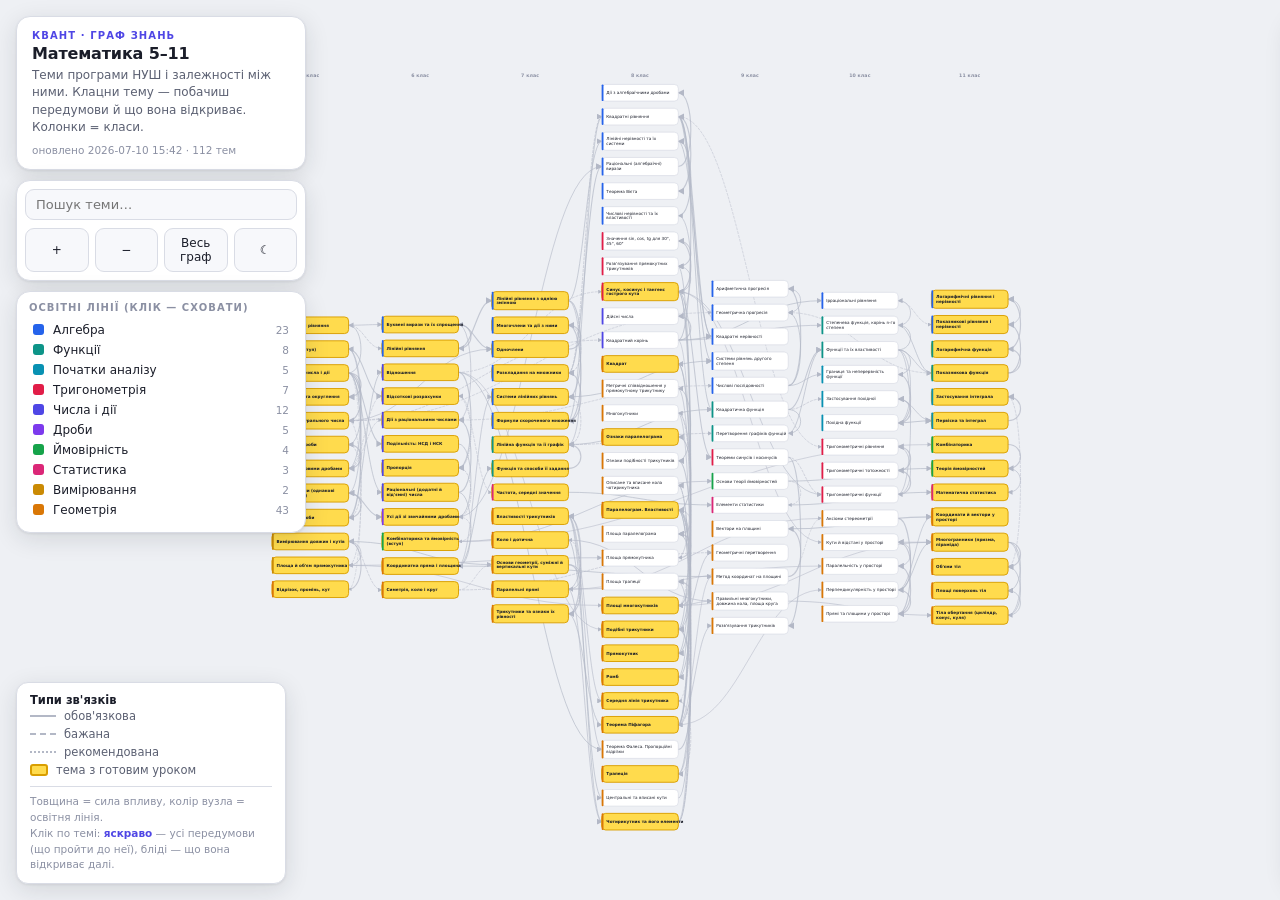
==== commit 60043696: "Уроки 11 класу: 14 повних уроків + фікс \, (тонкий пробіл) Створено grade11.ts — усі 14 тем (показни" ====
--- a/math.html
+++ b/math.html
@@ -231,7 +231,7 @@
       <div class="eyebrow">Квант · Граф знань</div>
       <h1>Математика 5–11</h1>
       <p>Теми програми НУШ і залежності між ними. Клацни тему — побачиш передумови й що вона відкриває. Колонки = класи.</p>
-      <div class="buildtag">оновлено 2026-07-10 12:57 · 112 тем</div>
+      <div class="buildtag">оновлено 2026-07-10 15:42 · 112 тем</div>
     </div>
     <div class="card">
       <div class="searchrow"><input id="search" type="search" placeholder="Пошук теми…" autocomplete="off"></div>
@@ -280,7 +280,7 @@
 
 <script>
 const GRAPH = {"name":"Математика 5–11 (НУШ)","nodes":[{"id":"n5-natural","title":"Натуральні числа і дії","grade":5,"strand":"numbers","difficulty":1,"minutes":45,"threshold":0.8,"comp":["Виконує дії з натуральними числами"]},{"id":"n5-order-round","title":"Порівняння та округлення","grade":5,"strand":"numbers","difficulty":1,"minutes":40,"threshold":0.8,"comp":["Порівнює й округлює числа"]},{"id":"n5-powers-nat","title":"Степінь натурального числа","grade":5,"strand":"numbers","difficulty":2,"minutes":45,"threshold":0.8,"comp":["Підносить до степеня з натуральним показником"]},{"id":"n5-frac-common","title":"Звичайні дроби","grade":5,"strand":"fractions","difficulty":2,"minutes":50,"threshold":0.8,"comp":["Читає й записує звичайні дроби"]},{"id":"n5-frac-addsub-like","title":"Дії з дробами (однакові знаменники)","grade":5,"strand":"fractions","difficulty":2,"minutes":50,"threshold":0.8,"comp":["Додає й віднімає дроби з однаковими знаменниками"]},{"id":"n5-decimals","title":"Десяткові дроби","grade":5,"strand":"fractions","difficulty":2,"minutes":50,"threshold":0.8,"comp":["Читає й записує десяткові дроби"]},{"id":"n5-dec-ops","title":"Дії з десятковими дробами","grade":5,"strand":"fractions","difficulty":2,"minutes":55,"threshold":0.8,"comp":["Виконує дії з десятковими дробами"]},{"id":"n5-percent-intro","title":"Відсотки (вступ)","grade":5,"strand":"numbers","difficulty":2,"minutes":50,"threshold":0.8,"comp":["Знаходить відсоток від числа"]},{"id":"n5-geo-basic","title":"Відрізок, промінь, кут","grade":5,"strand":"geometry","difficulty":1,"minutes":45,"threshold":0.8,"comp":["Розрізняє й будує основні геометричні фігури"]},{"id":"n5-geo-measure","title":"Вимірювання довжин і кутів","grade":5,"strand":"measurement","difficulty":2,"minutes":45,"threshold":0.8,"comp":["Вимірює довжини й градусні міри кутів"]},{"id":"n5-area-rect","title":"Площа й об'єм прямокутника","grade":5,"strand":"measurement","difficulty":2,"minutes":50,"threshold":0.8,"comp":["Обчислює площу прямокутника й об'єм прямокутного паралелепіпеда"]},{"id":"n5-equations-simple","title":"Найпростіші рівняння","grade":5,"strand":"algebra","difficulty":2,"minutes":45,"threshold":0.8,"comp":["Розв'язує рівняння на основі залежностей між компонентами дій"]},{"id":"n6-divisibility","title":"Подільність: НСД і НСК","grade":6,"strand":"numbers","difficulty":3,"minutes":55,"threshold":0.8,"comp":["Знаходить НСД і НСК, застосовує ознаки подільності"]},{"id":"n6-frac-ops-full","title":"Усі дії зі звичайними дробами","grade":6,"strand":"fractions","difficulty":3,"minutes":60,"threshold":0.8,"comp":["Виконує всі дії зі звичайними дробами"]},{"id":"n6-ratio","title":"Відношення","grade":6,"strand":"numbers","difficulty":3,"minutes":45,"threshold":0.8,"comp":["Розуміє відношення двох чисел"]},{"id":"n6-proportion","title":"Пропорція","grade":6,"strand":"numbers","difficulty":3,"minutes":55,"threshold":0.8,"comp":["Розв'язує пропорції"]},{"id":"n6-percent","title":"Відсоткові розрахунки","grade":6,"strand":"numbers","difficulty":3,"minutes":55,"threshold":0.8,"comp":["Розв'язує задачі на відсотки"]},{"id":"n6-rational-neg","title":"Раціональні (додатні й від'ємні) числа","grade":6,"strand":"numbers","difficulty":3,"minutes":50,"threshold":0.8,"comp":["Розуміє від'ємні числа й модуль"]},{"id":"n6-rational-ops","title":"Дії з раціональними числами","grade":6,"strand":"numbers","difficulty":3,"minutes":55,"threshold":0.8,"comp":["Виконує дії з раціональними числами"]},{"id":"n6-coordinate","title":"Координатна пряма і площина","grade":6,"strand":"geometry","difficulty":2,"minutes":45,"threshold":0.8,"comp":["Позначає точки за координатами"]},{"id":"n6-expr-intro","title":"Буквені вирази та їх спрощення","grade":6,"strand":"algebra","difficulty":3,"minutes":50,"threshold":0.8,"comp":["Спрощує буквені вирази"]},{"id":"n6-linear-eq","title":"Лінійні рівняння","grade":6,"strand":"algebra","difficulty":3,"minutes":55,"threshold":0.8,"comp":["Розв'язує лінійні рівняння"]},{"id":"n6-geo-symmetry","title":"Симетрія, коло і круг","grade":6,"strand":"geometry","difficulty":2,"minutes":45,"threshold":0.8,"comp":["Будує симетричні фігури, розуміє коло і круг"]},{"id":"n6-prob-intro","title":"Комбінаторика та ймовірність (вступ)","grade":6,"strand":"probability","difficulty":2,"minutes":45,"threshold":0.8,"comp":["Розв'язує найпростіші комбінаторні задачі"]},{"id":"a7-monomials","title":"Одночлени","grade":7,"strand":"algebra","difficulty":3,"minutes":50,"threshold":0.8,"comp":["Виконує дії з одночленами"]},{"id":"a7-polynomials","title":"Многочлени та дії з ними","grade":7,"strand":"algebra","difficulty":3,"minutes":60,"threshold":0.8,"comp":["Додає, віднімає й множить многочлени"]},{"id":"a7-formulas","title":"Формули скороченого множення","grade":7,"strand":"algebra","difficulty":4,"minutes":60,"threshold":0.8,"comp":["Застосовує формули скороченого множення"]},{"id":"a7-factoring","title":"Розкладання на множники","grade":7,"strand":"algebra","difficulty":4,"minutes":60,"threshold":0.8,"comp":["Розкладає многочлен на множники"]},{"id":"a7-linear-eq","title":"Лінійні рівняння з однією змінною","grade":7,"strand":"algebra","difficulty":3,"minutes":50,"threshold":0.8,"comp":["Розв'язує лінійні рівняння з однією змінною"]},{"id":"a7-linear-systems","title":"Системи лінійних рівнянь","grade":7,"strand":"algebra","difficulty":4,"minutes":65,"threshold":0.8,"comp":["Розв'язує системи двох лінійних рівнянь"]},{"id":"a7-func-intro","title":"Функція та способи її задання","grade":7,"strand":"functions","difficulty":3,"minutes":50,"threshold":0.8,"comp":["Розуміє поняття функції, області визначення й значень"]},{"id":"a7-linear-func","title":"Лінійна функція та її графік","grade":7,"strand":"functions","difficulty":3,"minutes":55,"threshold":0.8,"comp":["Будує й досліджує графік лінійної функції"]},{"id":"a7-stat-intro","title":"Частота, середні значення","grade":7,"strand":"data","difficulty":2,"minutes":45,"threshold":0.8,"comp":["Обчислює частоту й середнє арифметичне"]},{"id":"g7-basics","title":"Основи геометрії, суміжні й вертикальні кути","grade":7,"strand":"geometry","difficulty":3,"minutes":50,"threshold":0.8,"comp":["Застосовує властивості кутів"]},{"id":"g7-triangles","title":"Трикутники та ознаки їх рівності","grade":7,"strand":"geometry","difficulty":3,"minutes":60,"threshold":0.8,"comp":["Доводить рівність трикутників"]},{"id":"g7-parallel","title":"Паралельні прямі","grade":7,"strand":"geometry","difficulty":3,"minutes":50,"threshold":0.8,"comp":["Застосовує ознаки й властивості паралельних прямих"]},{"id":"g7-triangle-props","title":"Властивості трикутників","grade":7,"strand":"geometry","difficulty":3,"minutes":55,"threshold":0.8,"comp":["Застосовує суму кутів і нерівність трикутника"]},{"id":"g7-circle7","title":"Коло і дотична","grade":7,"strand":"geometry","difficulty":3,"minutes":50,"threshold":0.8,"comp":["Застосовує властивості кола й дотичної"]},{"id":"a8-rational-expr","title":"Раціональні (алгебраїчні) вирази","grade":8,"strand":"algebra","difficulty":4,"minutes":60,"threshold":0.8,"comp":["Перетворює алгебраїчні дроби"]},{"id":"a8-rational-ops","title":"Дії з алгебраїчними дробами","grade":8,"strand":"algebra","difficulty":4,"minutes":65,"threshold":0.8,"comp":["Виконує дії з алгебраїчними дробами"]},{"id":"a8-roots","title":"Квадратний корінь","grade":8,"strand":"numbers","difficulty":4,"minutes":55,"threshold":0.8,"comp":["Обчислює й перетворює квадратні корені"]},{"id":"a8-real-numbers","title":"Дійсні числа","grade":8,"strand":"numbers","difficulty":3,"minutes":45,"threshold":0.8,"comp":["Розуміє множину дійсних чисел"]},{"id":"a8-quadratic-eq","title":"Квадратні рівняння","grade":8,"strand":"algebra","difficulty":4,"minutes":65,"threshold":0.8,"comp":["Розв'язує квадратні рівняння"]},{"id":"a8-vieta","title":"Теорема Вієта","grade":8,"strand":"algebra","difficulty":4,"minutes":45,"threshold":0.8,"comp":["Застосовує теорему Вієта"]},{"id":"a8-inequalities","title":"Числові нерівності та їх властивості","grade":8,"strand":"algebra","difficulty":3,"minutes":50,"threshold":0.8,"comp":["Застосовує властивості числових нерівностей"]},{"id":"a8-linear-ineq","title":"Лінійні нерівності та їх системи","grade":8,"strand":"algebra","difficulty":4,"minutes":60,"threshold":0.8,"comp":["Розв'язує лінійні нерівності та системи"]},{"id":"g8-quadrilaterals","title":"Чотирикутник та його елементи","grade":8,"strand":"geometry","difficulty":3,"minutes":50,"threshold":0.8,"comp":["Класифікує чотирикутники"]},{"id":"g8-parallelogram","title":"Паралелограм. Властивості","grade":8,"strand":"geometry","difficulty":3,"minutes":60,"threshold":0.8,"comp":["Застосовує властивості паралелограма, ромба, прямокутника"]},{"id":"g8-thales-similar","title":"Подібні трикутники","grade":8,"strand":"geometry","difficulty":4,"minutes":65,"threshold":0.8,"comp":["Застосовує подібність трикутників"]},{"id":"g8-pythagoras","title":"Теорема Піфагора","grade":8,"strand":"geometry","difficulty":4,"minutes":55,"threshold":0.8,"comp":["Застосовує теорему Піфагора"]},{"id":"g8-trig-right","title":"Синус, косинус і тангенс гострого кута","grade":8,"strand":"trigonometry","difficulty":4,"minutes":60,"threshold":0.8,"comp":["Використовує синус, косинус, тангенс гострого кута"]},{"id":"g8-area-poly","title":"Площі многокутників","grade":8,"strand":"geometry","difficulty":3,"minutes":55,"threshold":0.8,"comp":["Обчислює площі трикутників і чотирикутників"]},{"id":"a9-quadratic-ineq","title":"Квадратні нерівності","grade":9,"strand":"algebra","difficulty":4,"minutes":60,"threshold":0.8,"comp":["Розв'язує квадратні нерівності"]},{"id":"a9-quadratic-func","title":"Квадратична функція","grade":9,"strand":"functions","difficulty":4,"minutes":65,"threshold":0.8,"comp":["Будує й досліджує параболу"]},{"id":"a9-func-transform","title":"Перетворення графіків функцій","grade":9,"strand":"functions","difficulty":4,"minutes":55,"threshold":0.8,"comp":["Виконує перетворення графіків"]},{"id":"a9-systems-nonlinear","title":"Системи рівнянь другого степеня","grade":9,"strand":"algebra","difficulty":4,"minutes":65,"threshold":0.8,"comp":["Розв'язує системи нелінійних рівнянь"]},{"id":"a9-sequences","title":"Числові послідовності","grade":9,"strand":"algebra","difficulty":3,"minutes":50,"threshold":0.8,"comp":["Задає й досліджує послідовності"]},{"id":"a9-arith-prog","title":"Арифметична прогресія","grade":9,"strand":"algebra","difficulty":4,"minutes":55,"threshold":0.8,"comp":["Застосовує формули арифметичної прогресії"]},{"id":"a9-geo-prog","title":"Геометрична прогресія","grade":9,"strand":"algebra","difficulty":4,"minutes":55,"threshold":0.8,"comp":["Застосовує формули геометричної прогресії"]},{"id":"a9-prob","title":"Основи теорії ймовірностей","grade":9,"strand":"probability","difficulty":3,"minutes":50,"threshold":0.8,"comp":["Обчислює ймовірність випадкової події"]},{"id":"a9-stat","title":"Елементи статистики","grade":9,"strand":"data","difficulty":3,"minutes":45,"threshold":0.8,"comp":["Опрацьовує статистичні дані"]},{"id":"g9-trig-any","title":"Теореми синусів і косинусів","grade":9,"strand":"trigonometry","difficulty":4,"minutes":60,"threshold":0.8,"comp":["Застосовує теореми синусів і косинусів"]},{"id":"g9-solving-triangles","title":"Розв'язування трикутників","grade":9,"strand":"geometry","difficulty":4,"minutes":60,"threshold":0.8,"comp":["Розв'язує довільні трикутники"]},{"id":"g9-coordinates","title":"Метод координат на площині","grade":9,"strand":"geometry","difficulty":3,"minutes":55,"threshold":0.8,"comp":["Застосовує формули відстані й рівняння прямої/кола"]},{"id":"g9-vectors","title":"Вектори на площині","grade":9,"strand":"geometry","difficulty":4,"minutes":60,"threshold":0.8,"comp":["Виконує дії з векторами"]},{"id":"g9-circle-poly","title":"Правильні многокутники, довжина кола, площа круга","grade":9,"strand":"geometry","difficulty":3,"minutes":55,"threshold":0.8,"comp":["Обчислює довжину кола й площу круга"]},{"id":"g9-transformations","title":"Геометричні перетворення","grade":9,"strand":"geometry","difficulty":3,"minutes":50,"threshold":0.8,"comp":["Виконує рухи й перетворення подібності"]},{"id":"a10-func-props","title":"Функції та їх властивості","grade":10,"strand":"functions","difficulty":4,"minutes":60,"threshold":0.8,"comp":["Досліджує парність, монотонність, екстремуми"]},{"id":"a10-power-func","title":"Степенева функція, корінь n-го степеня","grade":10,"strand":"functions","difficulty":4,"minutes":55,"threshold":0.8,"comp":["Будує степеневу функцію, оперує коренями n-го степеня"]},{"id":"a10-roots-n","title":"Ірраціональні рівняння","grade":10,"strand":"algebra","difficulty":4,"minutes":60,"threshold":0.8,"comp":["Розв'язує ірраціональні рівняння"]},{"id":"a10-trig-func","title":"Тригонометричні функції","grade":10,"strand":"trigonometry","difficulty":5,"minutes":65,"threshold":0.8,"comp":["Будує й досліджує тригонометричні функції"]},{"id":"a10-trig-identities","title":"Тригонометричні тотожності","grade":10,"strand":"trigonometry","difficulty":5,"minutes":65,"threshold":0.8,"comp":["Перетворює тригонометричні вирази"]},{"id":"a10-trig-eq","title":"Тригонометричні рівняння","grade":10,"strand":"trigonometry","difficulty":5,"minutes":70,"threshold":0.8,"comp":["Розв'язує тригонометричні рівняння"]},{"id":"a10-limits","title":"Границя та неперервність функції","grade":10,"strand":"calculus","difficulty":5,"minutes":60,"threshold":0.8,"comp":["Обчислює границі функцій"]},{"id":"a10-derivative","title":"Похідна функції","grade":10,"strand":"calculus","difficulty":5,"minutes":70,"threshold":0.8,"comp":["Знаходить похідні функцій"]},{"id":"a10-derivative-app","title":"Застосування похідної","grade":10,"strand":"calculus","difficulty":5,"minutes":70,"threshold":0.8,"comp":["Досліджує функції за допомогою похідної"]},{"id":"g10-stereo-axioms","title":"Аксіоми стереометрії","grade":10,"strand":"geometry","difficulty":3,"minutes":45,"threshold":0.8,"comp":["Застосовує аксіоми стереометрії"]},{"id":"g10-lines-planes","title":"Прямі та площини у просторі","grade":10,"strand":"geometry","difficulty":4,"minutes":60,"threshold":0.8,"comp":["Визначає взаємне розміщення прямих і площин"]},{"id":"g10-parallelism","title":"Паралельність у просторі","grade":10,"strand":"geometry","difficulty":4,"minutes":55,"threshold":0.8,"comp":["Застосовує ознаки паралельності у просторі"]},{"id":"g10-perpendicular","title":"Перпендикулярність у просторі","grade":10,"strand":"geometry","difficulty":4,"minutes":60,"threshold":0.8,"comp":["Застосовує перпендикулярність прямих і площин"]},{"id":"g10-angles-space","title":"Кути й відстані у просторі","grade":10,"strand":"geometry","difficulty":5,"minutes":65,"threshold":0.8,"comp":["Обчислює кути й відстані у просторі"]},{"id":"a11-exponential-func","title":"Показникова функція","grade":11,"strand":"functions","difficulty":4,"minutes":55,"threshold":0.8,"comp":["Досліджує показникову функцію"]},{"id":"a11-exponential-eq","title":"Показникові рівняння і нерівності","grade":11,"strand":"algebra","difficulty":5,"minutes":65,"threshold":0.8,"comp":["Розв'язує показникові рівняння й нерівності"]},{"id":"a11-log-func","title":"Логарифмічна функція","grade":11,"strand":"functions","difficulty":5,"minutes":60,"threshold":0.8,"comp":["Оперує логарифмами, досліджує логарифмічну функцію"]},{"id":"a11-log-eq","title":"Логарифмічні рівняння і нерівності","grade":11,"strand":"algebra","difficulty":5,"minutes":65,"threshold":0.8,"comp":["Розв'язує логарифмічні рівняння й нерівності"]},{"id":"a11-antiderivative","title":"Первісна та інтеграл","grade":11,"strand":"calculus","difficulty":5,"minutes":70,"threshold":0.8,"comp":["Знаходить первісні, обчислює інтеграли"]},{"id":"a11-integral-app","title":"Застосування інтеграла","grade":11,"strand":"calculus","difficulty":5,"minutes":65,"threshold":0.8,"comp":["Обчислює площі й об'єми за допомогою інтеграла"]},{"id":"a11-combinatorics","title":"Комбінаторика","grade":11,"strand":"probability","difficulty":4,"minutes":55,"threshold":0.8,"comp":["Застосовує правила комбінаторики"]},{"id":"a11-probability","title":"Теорія ймовірностей","grade":11,"strand":"probability","difficulty":4,"minutes":60,"threshold":0.8,"comp":["Обчислює ймовірності складених подій"]},{"id":"a11-statistics","title":"Математична статистика","grade":11,"strand":"data","difficulty":4,"minutes":55,"threshold":0.8,"comp":["Аналізує статистичні розподіли"]},{"id":"g11-polyhedra","title":"Многогранники (призма, піраміда)","grade":11,"strand":"geometry","difficulty":4,"minutes":65,"threshold":0.8,"comp":["Досліджує призми й піраміди"]},{"id":"g11-round-bodies","title":"Тіла обертання (циліндр, конус, куля)","grade":11,"strand":"geometry","difficulty":4,"minutes":65,"threshold":0.8,"comp":["Досліджує тіла обертання"]},{"id":"g11-volumes","title":"Об'єми тіл","grade":11,"strand":"geometry","difficulty":5,"minutes":65,"threshold":0.8,"comp":["Обчислює об'єми многогранників і тіл обертання"]},{"id":"g11-surface-area","title":"Площі поверхонь тіл","grade":11,"strand":"geometry","difficulty":4,"minutes":60,"threshold":0.8,"comp":["Обчислює площі поверхонь тіл"]},{"id":"g11-coordinates-space","title":"Координати й вектори у просторі","grade":11,"strand":"geometry","difficulty":5,"minutes":65,"threshold":0.8,"comp":["Застосовує метод координат у просторі"]},{"id":"g8g-parallelogram-signs","title":"Ознаки паралелограма","grade":8,"strand":"geometry","difficulty":3,"minutes":45,"threshold":0.8,"comp":["Застосовує ознаки паралелограма"]},{"id":"g8g-rectangle","title":"Прямокутник","grade":8,"strand":"geometry","difficulty":2,"minutes":40,"threshold":0.8,"comp":["Знає властивості прямокутника"]},{"id":"g8g-rhombus","title":"Ромб","grade":8,"strand":"geometry","difficulty":2,"minutes":40,"threshold":0.8,"comp":["Знає властивості ромба"]},{"id":"g8g-square","title":"Квадрат","grade":8,"strand":"geometry","difficulty":2,"minutes":35,"threshold":0.8,"comp":["Знає властивості квадрата"]},{"id":"g8g-midline","title":"Середня лінія трикутника","grade":8,"strand":"geometry","difficulty":3,"minutes":40,"threshold":0.8,"comp":["Застосовує властивість середньої лінії трикутника"]},{"id":"g8g-trapezoid","title":"Трапеція","grade":8,"strand":"geometry","difficulty":3,"minutes":50,"threshold":0.8,"comp":["Знає види трапецій і середню лінію трапеції"]},{"id":"g8g-inscribed-angles","title":"Центральні та вписані кути","grade":8,"strand":"geometry","difficulty":3,"minutes":50,"threshold":0.8,"comp":["Застосовує теорему про вписаний кут"]},{"id":"g8g-inscribed-circumscribed","title":"Описане та вписане кола чотирикутника","grade":8,"strand":"geometry","difficulty":4,"minutes":50,"threshold":0.8,"comp":["Застосовує умови вписаного й описаного чотирикутника"]},{"id":"g8g-thales","title":"Теорема Фалеса. Пропорційні відрізки","grade":8,"strand":"geometry","difficulty":3,"minutes":45,"threshold":0.8,"comp":["Застосовує теорему Фалеса й пропорційні відрізки"]},{"id":"g8g-similarity-signs","title":"Ознаки подібності трикутників","grade":8,"strand":"geometry","difficulty":4,"minutes":55,"threshold":0.8,"comp":["Застосовує ознаки подібності трикутників"]},{"id":"g8g-metric-relations","title":"Метричні співвідношення у прямокутному трикутнику","grade":8,"strand":"geometry","difficulty":4,"minutes":50,"threshold":0.8,"comp":["Застосовує метричні співвідношення у прямокутному трикутнику"]},{"id":"g8g-trig-values","title":"Значення sin, cos, tg для 30°, 45°, 60°","grade":8,"strand":"trigonometry","difficulty":3,"minutes":40,"threshold":0.8,"comp":["Знає значення тригонометричних функцій для 30°, 45°, 60°"]},{"id":"g8g-solving-rt","title":"Розвʼязування прямокутних трикутників","grade":8,"strand":"trigonometry","difficulty":4,"minutes":55,"threshold":0.8,"comp":["Розвʼязує прямокутні трикутники"]},{"id":"g8g-polygons","title":"Многокутники","grade":8,"strand":"geometry","difficulty":2,"minutes":40,"threshold":0.8,"comp":["Знає означення многокутника й суму його кутів"]},{"id":"g8g-area-rectangle","title":"Площа прямокутника","grade":8,"strand":"geometry","difficulty":2,"minutes":40,"threshold":0.8,"comp":["Обчислює площу прямокутника"]},{"id":"g8g-area-parallelogram","title":"Площа паралелограма","grade":8,"strand":"geometry","difficulty":3,"minutes":45,"threshold":0.8,"comp":["Обчислює площу паралелограма"]},{"id":"g8g-area-trapezoid","title":"Площа трапеції","grade":8,"strand":"geometry","difficulty":3,"minutes":45,"threshold":0.8,"comp":["Обчислює площу трапеції"]}],"edges":[{"from":"n5-natural","to":"n5-order-round","weight":0.9,"type":"mandatory"},{"from":"n5-natural","to":"n5-powers-nat","weight":0.85,"type":"mandatory"},{"from":"n5-natural","to":"n5-frac-common","weight":0.8,"type":"mandatory"},{"from":"n5-frac-common","to":"n5-frac-addsub-like","weight":0.9,"type":"mandatory"},{"from":"n5-natural","to":"n5-decimals","weight":0.7,"type":"mandatory"},{"from":"n5-frac-common","to":"n5-decimals","weight":0.5,"type":"desirable"},{"from":"n5-decimals","to":"n5-dec-ops","weight":0.9,"type":"mandatory"},{"from":"n5-frac-addsub-like","to":"n5-percent-intro","weight":0.6,"type":"mandatory"},{"from":"n5-dec-ops","to":"n5-percent-intro","weight":0.7,"type":"mandatory"},{"from":"n5-natural","to":"n5-equations-simple","weight":0.7,"type":"mandatory"},{"from":"n5-natural","to":"n5-geo-basic","weight":0.3,"type":"desirable"},{"from":"n5-geo-basic","to":"n5-geo-measure","weight":0.85,"type":"mandatory"},{"from":"n5-geo-measure","to":"n5-area-rect","weight":0.6,"type":"mandatory"},{"from":"n5-powers-nat","to":"n5-area-rect","weight":0.4,"type":"desirable"},{"from":"n5-natural","to":"n6-divisibility","weight":0.8,"type":"mandatory"},{"from":"n5-frac-addsub-like","to":"n6-frac-ops-full","weight":0.85,"type":"mandatory"},{"from":"n6-divisibility","to":"n6-frac-ops-full","weight":0.7,"type":"mandatory"},{"from":"n5-frac-common","to":"n6-ratio","weight":0.7,"type":"mandatory"},{"from":"n6-ratio","to":"n6-proportion","weight":0.9,"type":"mandatory"},{"from":"n6-frac-ops-full","to":"n6-proportion","weight":0.5,"type":"desirable"},{"from":"n5-percent-intro","to":"n6-percent","weight":0.8,"type":"mandatory"},{"from":"n6-proportion","to":"n6-percent","weight":0.7,"type":"recommended"},{"from":"n5-dec-ops","to":"n6-percent","weight":0.4,"type":"desirable"},{"from":"n5-natural","to":"n6-rational-neg","weight":0.7,"type":"mandatory"},{"from":"n6-rational-neg","to":"n6-rational-ops","weight":0.9,"type":"mandatory"},{"from":"n5-dec-ops","to":"n6-rational-ops","weight":0.4,"type":"desirable"},{"from":"n6-rational-neg","to":"n6-coordinate","weight":0.7,"type":"mandatory"},{"from":"n5-equations-simple","to":"n6-expr-intro","weight":0.6,"type":"mandatory"},{"from":"n6-rational-ops","to":"n6-expr-intro","weight":0.6,"type":"mandatory"},{"from":"n6-expr-intro","to":"n6-linear-eq","weight":0.85,"type":"mandatory"},{"from":"n5-equations-simple","to":"n6-linear-eq","weight":0.5,"type":"desirable"},{"from":"n5-geo-measure","to":"n6-geo-symmetry","weight":0.5,"type":"desirable"},{"from":"n6-frac-ops-full","to":"n6-prob-intro","weight":0.4,"type":"desirable"},{"from":"n6-expr-intro","to":"a7-monomials","weight":0.8,"type":"mandatory"},{"from":"n5-powers-nat","to":"a7-monomials","weight":0.6,"type":"mandatory"},{"from":"a7-monomials","to":"a7-polynomials","weight":0.9,"type":"mandatory"},{"from":"a7-polynomials","to":"a7-formulas","weight":0.85,"type":"mandatory"},{"from":"a7-formulas","to":"a7-factoring","weight":0.85,"type":"mandatory"},{"from":"a7-polynomials","to":"a7-factoring","weight":0.6,"type":"desirable"},{"from":"n6-linear-eq","to":"a7-linear-eq","weight":0.9,"type":"mandatory"},{"from":"a7-linear-eq","to":"a7-linear-systems","weight":0.85,"type":"mandatory"},{"from":"n6-coordinate","to":"a7-linear-systems","weight":0.6,"type":"mandatory"},{"from":"n6-coordinate","to":"a7-func-intro","weight":0.7,"type":"mandatory"},{"from":"a7-func-intro","to":"a7-linear-func","weight":0.9,"type":"mandatory"},{"from":"a7-linear-eq","to":"a7-linear-func","weight":0.6,"type":"mandatory"},{"from":"a7-linear-func","to":"a7-linear-systems","weight":0.5,"type":"desirable"},{"from":"n6-percent","to":"a7-stat-intro","weight":0.4,"type":"desirable"},{"from":"n5-geo-measure","to":"g7-basics","weight":0.7,"type":"mandatory"},{"from":"n6-geo-symmetry","to":"g7-basics","weight":0.4,"type":"desirable"},{"from":"g7-basics","to":"g7-triangles","weight":0.85,"type":"mandatory"},{"from":"g7-basics","to":"g7-parallel","weight":0.7,"type":"mandatory"},{"from":"g7-triangles","to":"g7-triangle-props","weight":0.85,"type":"mandatory"},{"from":"g7-parallel","to":"g7-triangle-props","weight":0.6,"type":"mandatory"},{"from":"g7-triangles","to":"g7-circle7","weight":0.5,"type":"desirable"},{"from":"a7-factoring","to":"a8-rational-expr","weight":0.85,"type":"mandatory"},{"from":"n6-frac-ops-full","to":"a8-rational-expr","weight":0.6,"type":"mandatory"},{"from":"a8-rational-expr","to":"a8-rational-ops","weight":0.9,"type":"mandatory"},{"from":"n5-powers-nat","to":"a8-roots","weight":0.5,"type":"desirable"},{"from":"a8-roots","to":"a8-real-numbers","weight":0.8,"type":"mandatory"},{"from":"a7-formulas","to":"a8-quadratic-eq","weight":0.7,"type":"mandatory"},{"from":"a8-roots","to":"a8-quadratic-eq","weight":0.85,"type":"mandatory"},{"from":"a7-factoring","to":"a8-quadratic-eq","weight":0.6,"type":"desirable"},{"from":"a8-quadratic-eq","to":"a8-vieta","weight":0.9,"type":"mandatory"},{"from":"a8-real-numbers","to":"a8-inequalities","weight":0.6,"type":"mandatory"},{"from":"a8-inequalities","to":"a8-linear-ineq","weight":0.85,"type":"mandatory"},{"from":"a7-linear-eq","to":"a8-linear-ineq","weight":0.7,"type":"mandatory"},{"from":"g7-triangle-props","to":"g8-quadrilaterals","weight":0.7,"type":"mandatory"},{"from":"g7-parallel","to":"g8-quadrilaterals","weight":0.6,"type":"mandatory"},{"from":"g8-quadrilaterals","to":"g8-parallelogram","weight":0.85,"type":"mandatory"},{"from":"n6-ratio","to":"g8-thales-similar","weight":0.5,"type":"mandatory"},{"from":"g7-triangles","to":"g8-pythagoras","weight":0.7,"type":"mandatory"},{"from":"a8-roots","to":"g8-pythagoras","weight":0.5,"type":"mandatory"},{"from":"g8-thales-similar","to":"g8-pythagoras","weight":0.4,"type":"desirable"},{"from":"g8-pythagoras","to":"g8-trig-right","weight":0.8,"type":"mandatory"},{"from":"g8-thales-similar","to":"g8-trig-right","weight":0.7,"type":"mandatory"},{"from":"n6-ratio","to":"g8-trig-right","weight":0.4,"type":"desirable"},{"from":"g8-parallelogram","to":"g8-area-poly","weight":0.7,"type":"mandatory"},{"from":"n5-area-rect","to":"g8-area-poly","weight":0.5,"type":"mandatory"},{"from":"a8-quadratic-eq","to":"a9-quadratic-ineq","weight":0.85,"type":"mandatory"},{"from":"a8-linear-ineq","to":"a9-quadratic-ineq","weight":0.7,"type":"mandatory"},{"from":"a8-quadratic-eq","to":"a9-quadratic-func","weight":0.7,"type":"mandatory"},{"from":"a7-linear-func","to":"a9-quadratic-func","weight":0.7,"type":"mandatory"},{"from":"a9-quadratic-func","to":"a9-func-transform","weight":0.7,"type":"mandatory"},{"from":"a7-linear-func","to":"a9-func-transform","weight":0.5,"type":"desirable"},{"from":"a8-quadratic-eq","to":"a9-systems-nonlinear","weight":0.8,"type":"mandatory"},{"from":"a7-linear-systems","to":"a9-systems-nonlinear","weight":0.7,"type":"mandatory"},{"from":"n6-rational-ops","to":"a9-sequences","weight":0.4,"type":"desirable"},{"from":"a9-sequences","to":"a9-arith-prog","weight":0.9,"type":"mandatory"},{"from":"a9-arith-prog","to":"a9-geo-prog","weight":0.6,"type":"mandatory"},{"from":"a9-sequences","to":"a9-geo-prog","weight":0.7,"type":"mandatory"},{"from":"n5-powers-nat","to":"a9-geo-prog","weight":0.4,"type":"desirable"},{"from":"n6-prob-intro","to":"a9-prob","weight":0.6,"type":"mandatory"},{"from":"a7-stat-intro","to":"a9-stat","weight":0.7,"type":"mandatory"},{"from":"a9-prob","to":"a9-stat","weight":0.4,"type":"desirable"},{"from":"g8-trig-right","to":"g9-trig-any","weight":0.8,"type":"mandatory"},{"from":"g9-trig-any","to":"g9-solving-triangles","weight":0.9,"type":"mandatory"},{"from":"g8-pythagoras","to":"g9-solving-triangles","weight":0.6,"type":"mandatory"},{"from":"n6-coordinate","to":"g9-coordinates","weight":0.7,"type":"mandatory"},{"from":"g8-pythagoras","to":"g9-coordinates","weight":0.5,"type":"mandatory"},{"from":"g9-coordinates","to":"g9-vectors","weight":0.8,"type":"mandatory"},{"from":"g8-area-poly","to":"g9-circle-poly","weight":0.6,"type":"mandatory"},{"from":"g7-circle7","to":"g9-circle-poly","weight":0.6,"type":"mandatory"},{"from":"g8-thales-similar","to":"g9-transformations","weight":0.6,"type":"mandatory"},{"from":"n6-geo-symmetry","to":"g9-transformations","weight":0.5,"type":"desirable"},{"from":"a9-quadratic-func","to":"a10-func-props","weight":0.8,"type":"mandatory"},{"from":"a9-func-transform","to":"a10-func-props","weight":0.7,"type":"mandatory"},{"from":"a10-func-props","to":"a10-power-func","weight":0.7,"type":"mandatory"},{"from":"a8-roots","to":"a10-power-func","weight":0.6,"type":"mandatory"},{"from":"a10-power-func","to":"a10-roots-n","weight":0.6,"type":"mandatory"},{"from":"a8-roots","to":"a10-roots-n","weight":0.7,"type":"mandatory"},{"from":"g8-trig-right","to":"a10-trig-func","weight":0.6,"type":"mandatory"},{"from":"a10-func-props","to":"a10-trig-func","weight":0.6,"type":"mandatory"},{"from":"g9-trig-any","to":"a10-trig-func","weight":0.5,"type":"desirable"},{"from":"a10-trig-func","to":"a10-trig-identities","weight":0.85,"type":"mandatory"},{"from":"a10-trig-identities","to":"a10-trig-eq","weight":0.85,"type":"mandatory"},{"from":"a10-trig-func","to":"a10-trig-eq","weight":0.6,"type":"mandatory"},{"from":"a8-quadratic-eq","to":"a10-trig-eq","weight":0.4,"type":"desirable"},{"from":"a10-func-props","to":"a10-limits","weight":0.7,"type":"mandatory"},{"from":"a9-sequences","to":"a10-limits","weight":0.6,"type":"mandatory"},{"from":"a10-limits","to":"a10-derivative","weight":0.85,"type":"mandatory"},{"from":"a10-func-props","to":"a10-derivative","weight":0.6,"type":"mandatory"},{"from":"a10-derivative","to":"a10-derivative-app","weight":0.9,"type":"mandatory"},{"from":"a9-quadratic-func","to":"a10-derivative-app","weight":0.5,"type":"desirable"},{"from":"g7-parallel","to":"g10-stereo-axioms","weight":0.5,"type":"mandatory"},{"from":"g9-coordinates","to":"g10-stereo-axioms","weight":0.3,"type":"desirable"},{"from":"g10-stereo-axioms","to":"g10-lines-planes","weight":0.9,"type":"mandatory"},{"from":"g10-lines-planes","to":"g10-parallelism","weight":0.85,"type":"mandatory"},{"from":"g7-parallel","to":"g10-parallelism","weight":0.5,"type":"mandatory"},{"from":"g10-lines-planes","to":"g10-perpendicular","weight":0.8,"type":"mandatory"},{"from":"g8-pythagoras","to":"g10-perpendicular","weight":0.5,"type":"mandatory"},{"from":"g10-perpendicular","to":"g10-angles-space","weight":0.85,"type":"mandatory"},{"from":"g10-parallelism","to":"g10-angles-space","weight":0.6,"type":"mandatory"},{"from":"g8-trig-right","to":"g10-angles-space","weight":0.5,"type":"mandatory"},{"from":"a10-power-func","to":"a11-exponential-func","weight":0.7,"type":"mandatory"},{"from":"a10-func-props","to":"a11-exponential-func","weight":0.6,"type":"mandatory"},{"from":"a9-geo-prog","to":"a11-exponential-func","weight":0.4,"type":"desirable"},{"from":"a11-exponential-func","to":"a11-exponential-eq","weight":0.9,"type":"mandatory"},{"from":"a10-roots-n","to":"a11-exponential-eq","weight":0.4,"type":"desirable"},{"from":"a11-exponential-func","to":"a11-log-func","weight":0.8,"type":"mandatory"},{"from":"a11-log-func","to":"a11-log-eq","weight":0.9,"type":"mandatory"},{"from":"a11-exponential-eq","to":"a11-log-eq","weight":0.6,"type":"mandatory"},{"from":"a10-derivative","to":"a11-antiderivative","weight":0.9,"type":"mandatory"},{"from":"a10-derivative-app","to":"a11-antiderivative","weight":0.6,"type":"mandatory"},{"from":"a11-antiderivative","to":"a11-integral-app","weight":0.9,"type":"mandatory"},{"from":"n6-prob-intro","to":"a11-combinatorics","weight":0.5,"type":"mandatory"},{"from":"a11-combinatorics","to":"a11-probability","weight":0.8,"type":"mandatory"},{"from":"a9-prob","to":"a11-probability","weight":0.7,"type":"mandatory"},{"from":"a9-stat","to":"a11-statistics","weight":0.7,"type":"mandatory"},{"from":"a11-probability","to":"a11-statistics","weight":0.6,"type":"mandatory"},{"from":"g10-angles-space","to":"g11-polyhedra","weight":0.8,"type":"mandatory"},{"from":"g10-perpendicular","to":"g11-polyhedra","weight":0.7,"type":"mandatory"},{"from":"g8-area-poly","to":"g11-polyhedra","weight":0.5,"type":"mandatory"},{"from":"g11-polyhedra","to":"g11-round-bodies","weight":0.6,"type":"mandatory"},{"from":"g9-circle-poly","to":"g11-round-bodies","weight":0.6,"type":"mandatory"},{"from":"g11-polyhedra","to":"g11-volumes","weight":0.8,"type":"mandatory"},{"from":"g11-round-bodies","to":"g11-volumes","weight":0.7,"type":"mandatory"},{"from":"a11-integral-app","to":"g11-volumes","weight":0.4,"type":"desirable"},{"from":"g11-polyhedra","to":"g11-surface-area","weight":0.7,"type":"mandatory"},{"from":"g11-round-bodies","to":"g11-surface-area","weight":0.7,"type":"mandatory"},{"from":"g9-vectors","to":"g11-coordinates-space","weight":0.85,"type":"mandatory"},{"from":"g10-perpendicular","to":"g11-coordinates-space","weight":0.6,"type":"mandatory"},{"from":"g8-parallelogram","to":"g8g-parallelogram-signs","weight":0.8,"type":"mandatory"},{"from":"g8-parallelogram","to":"g8g-rectangle","weight":0.8,"type":"mandatory"},{"from":"g8-parallelogram","to":"g8g-rhombus","weight":0.8,"type":"mandatory"},{"from":"g8g-rectangle","to":"g8g-square","weight":0.7,"type":"mandatory"},{"from":"g8g-rhombus","to":"g8g-square","weight":0.7,"type":"mandatory"},{"from":"g7-triangle-props","to":"g8g-midline","weight":0.6,"type":"mandatory"},{"from":"g8-parallelogram","to":"g8g-midline","weight":0.4,"type":"desirable"},{"from":"g8-parallelogram","to":"g8g-trapezoid","weight":0.7,"type":"mandatory"},{"from":"g8g-midline","to":"g8g-trapezoid","weight":0.5,"type":"desirable"},{"from":"g7-circle7","to":"g8g-inscribed-angles","weight":0.7,"type":"mandatory"},{"from":"g8g-inscribed-angles","to":"g8g-inscribed-circumscribed","weight":0.8,"type":"mandatory"},{"from":"g8-quadrilaterals","to":"g8g-inscribed-circumscribed","weight":0.4,"type":"desirable"},{"from":"g7-triangle-props","to":"g8g-thales","weight":0.6,"type":"mandatory"},{"from":"n6-ratio","to":"g8g-thales","weight":0.7,"type":"mandatory"},{"from":"g8g-thales","to":"g8-thales-similar","weight":0.85,"type":"mandatory"},{"from":"g8-thales-similar","to":"g8g-similarity-signs","weight":0.85,"type":"mandatory"},{"from":"g8g-similarity-signs","to":"g8g-metric-relations","weight":0.7,"type":"mandatory"},{"from":"g8g-metric-relations","to":"g8-pythagoras","weight":0.6,"type":"mandatory"},{"from":"g8-trig-right","to":"g8g-trig-values","weight":0.85,"type":"mandatory"},{"from":"g8g-trig-values","to":"g8g-solving-rt","weight":0.8,"type":"mandatory"},{"from":"g8-pythagoras","to":"g8g-solving-rt","weight":0.7,"type":"mandatory"},{"from":"g8-trig-right","to":"g8g-solving-rt","weight":0.6,"type":"mandatory"},{"from":"g8-quadrilaterals","to":"g8g-polygons","weight":0.6,"type":"mandatory"},{"from":"g8g-polygons","to":"g8-area-poly","weight":0.4,"type":"desirable"},{"from":"n5-area-rect","to":"g8g-area-rectangle","weight":0.6,"type":"mandatory"},{"from":"g8g-polygons","to":"g8g-area-rectangle","weight":0.5,"type":"mandatory"},{"from":"g8g-area-rectangle","to":"g8g-area-parallelogram","weight":0.85,"type":"mandatory"},{"from":"g8-parallelogram","to":"g8g-area-parallelogram","weight":0.5,"type":"mandatory"},{"from":"g8g-area-parallelogram","to":"g8-area-poly","weight":0.7,"type":"mandatory"},{"from":"g8-area-poly","to":"g8g-area-trapezoid","weight":0.8,"type":"mandatory"},{"from":"g8g-trapezoid","to":"g8g-area-trapezoid","weight":0.6,"type":"mandatory"}]};
-const LESSONS = {"n5-natural":{"title":"Натуральні числа і дії","subtitle":"5 клас · Числа","minutes":45,"sections":[{"type":"text","html":"<p><b>Натуральні числа</b> (1, 2, 3, …) — це числа для лічби предметів. З дій із ними починається вся математика.</p>"},{"type":"text","html":"<p>Кожна цифра в числі має свій <b>розряд</b>: одиниці, десятки, сотні, тисячі… Три розряди утворюють <b>клас</b> (клас одиниць, тисяч, мільйонів).</p>"},{"type":"callout","kind":"rule","title":"Порядок дій","html":"<ol><li>Спочатку — дії <b>в дужках</b>.</li><li>Потім <b>множення й ділення</b> (зліва направо).</li><li>Наприкінці <b>додавання й віднімання</b> (зліва направо).</li></ol>"},{"type":"figure","svg":"<svg viewBox=\"0 0 360 90\" role=\"img\" aria-label=\"Числова пряма\"><line x1=\"24\" y1=\"50\" x2=\"336\" y2=\"50\" stroke=\"var(--ink)\" stroke-width=\"2\"/><polygon points=\"336,50 326,45 326,55\" fill=\"var(--ink)\"/><line x1=\"24\" y1=\"45\" x2=\"24\" y2=\"55\" stroke=\"var(--ink)\" stroke-width=\"2\"/><text x=\"24\" y=\"72\" text-anchor=\"middle\" font-size=\"12\" fill=\"var(--faint)\">0</text><line x1=\"55.2\" y1=\"45\" x2=\"55.2\" y2=\"55\" stroke=\"var(--ink)\" stroke-width=\"2\"/><text x=\"55.2\" y=\"72\" text-anchor=\"middle\" font-size=\"12\" fill=\"var(--faint)\">1</text><line x1=\"86.4\" y1=\"45\" x2=\"86.4\" y2=\"55\" stroke=\"var(--ink)\" stroke-width=\"2\"/><text x=\"86.4\" y=\"72\" text-anchor=\"middle\" font-size=\"12\" fill=\"var(--faint)\">2</text><line x1=\"117.6\" y1=\"45\" x2=\"117.6\" y2=\"55\" stroke=\"var(--ink)\" stroke-width=\"2\"/><text x=\"117.6\" y=\"72\" text-anchor=\"middle\" font-size=\"12\" fill=\"var(--faint)\">3</text><line x1=\"148.8\" y1=\"45\" x2=\"148.8\" y2=\"55\" stroke=\"var(--ink)\" stroke-width=\"2\"/><text x=\"148.8\" y=\"72\" text-anchor=\"middle\" font-size=\"12\" fill=\"var(--faint)\">4</text><line x1=\"180\" y1=\"45\" x2=\"180\" y2=\"55\" stroke=\"var(--ink)\" stroke-width=\"2\"/><text x=\"180\" y=\"72\" text-anchor=\"middle\" font-size=\"12\" fill=\"var(--faint)\">5</text><line x1=\"211.2\" y1=\"45\" x2=\"211.2\" y2=\"55\" stroke=\"var(--ink)\" stroke-width=\"2\"/><text x=\"211.2\" y=\"72\" text-anchor=\"middle\" font-size=\"12\" fill=\"var(--faint)\">6</text><line x1=\"242.4\" y1=\"45\" x2=\"242.4\" y2=\"55\" stroke=\"var(--ink)\" stroke-width=\"2\"/><text x=\"242.4\" y=\"72\" text-anchor=\"middle\" font-size=\"12\" fill=\"var(--faint)\">7</text><line x1=\"273.6\" y1=\"45\" x2=\"273.6\" y2=\"55\" stroke=\"var(--ink)\" stroke-width=\"2\"/><text x=\"273.6\" y=\"72\" text-anchor=\"middle\" font-size=\"12\" fill=\"var(--faint)\">8</text><line x1=\"304.8\" y1=\"45\" x2=\"304.8\" y2=\"55\" stroke=\"var(--ink)\" stroke-width=\"2\"/><text x=\"304.8\" y=\"72\" text-anchor=\"middle\" font-size=\"12\" fill=\"var(--faint)\">9</text><line x1=\"336\" y1=\"45\" x2=\"336\" y2=\"55\" stroke=\"var(--ink)\" stroke-width=\"2\"/><text x=\"336\" y=\"72\" text-anchor=\"middle\" font-size=\"12\" fill=\"var(--faint)\">10</text><circle cx=\"242.4\" cy=\"50\" r=\"7\" fill=\"var(--accent)\"/><text x=\"242.4\" y=\"30\" text-anchor=\"middle\" font-size=\"14\" font-weight=\"700\" fill=\"var(--accent)\">7</text></svg>","caption":"Натуральні числа зручно уявляти точками на числовій прямій."},{"type":"example","title":"Приклад","intro":"Обчисли $120 - 4·(15 + 5)$.","steps":[{"expr":"120 − 4·(15 + 5)","note":"спочатку дужки"},{"expr":"120 − 4·20","note":"15 + 5 = 20"},{"expr":"120 − 80 = 40","note":"множення, потім віднімання"}],"answer":"40"},{"type":"example","stage":"practice","title":"Спробуй сам","intro":"Обчисли $(7 + 3)·5 - 12$.","steps":[{"expr":"(7 + 3)·5 − 12","note":"спочатку дужки"},{"expr":"10·5 − 12","note":""},{"expr":"50 − 12 = 38","note":""}],"answer":"38"},{"type":"callout","kind":"tip","stage":"training","title":"Тренування — порозвʼязуй сам","html":"<ol><li>$8 + 2·3$</li><li>$(10 - 4)·2$</li><li>$100 : 5 : 2$</li></ol><p class=\"muted\">Відповіді: 1) 14; 2) 12; 3) 10.</p>"},{"type":"callout","kind":"tip","stage":"summary","title":"Коротко","html":"<ul><li>Натуральні числа — для лічби.</li><li>Цифра має розряд; три розряди — клас.</li><li>Порядок дій: дужки → × і : → + і −.</li></ul>"},{"type":"callout","kind":"rule","stage":"result","title":"Ти впорався! 🎉","html":"<p>Ти згадав натуральні числа й порядок дій — фундамент усіх обчислень. Далі навчимося <b>порівнювати й округлювати</b> числа.</p>"}],"quiz":[{"q":"Яку дію виконують першою у $2 + 3·4$?","options":["додавання","множення","будь-яку","віднімання"],"correct":1,"explain":"Множення й ділення — раніше за додавання."},{"q":"Скільки розрядів у числі 4506?","options":["3","4","5","2"],"correct":1,"explain":"Одиниці, десятки, сотні, тисячі — 4 розряди."},{"q":"$(6 + 4)·2 = ?$","options":["14","16","20","12"],"correct":2,"explain":"Спочатку дужки: $10·2 = 20$."},{"q":"Найменше натуральне число — це:","options":["0","1","−1","10"],"correct":1,"explain":"Натуральні числа починаються з 1."}]},"n5-order-round":{"title":"Порівняння та округлення","subtitle":"5 клас · Числа","minutes":45,"sections":[{"type":"text","html":"<p>Уміння <b>порівнювати</b> й <b>округлювати</b> числа допомагає швидко оцінювати результат — у магазині, під час подорожі, у задачах.</p>"},{"type":"callout","kind":"rule","title":"Правила","html":"<ul><li><b>Порівняння:</b> у якому числі більше цифр — те більше. Якщо порівну — порівнюємо за розрядами зліва направо.</li><li><b>Округлення:</b> дивимося на <b>наступну</b> цифру. Якщо вона 5 або більше — округлюємо <b>вгору</b>, якщо менша — <b>вниз</b> (лишаємо як є).</li></ul>"},{"type":"figure","svg":"<svg viewBox=\"0 0 360 90\" role=\"img\" aria-label=\"Числова пряма\"><line x1=\"24\" y1=\"50\" x2=\"336\" y2=\"50\" stroke=\"var(--ink)\" stroke-width=\"2\"/><polygon points=\"336,50 326,45 326,55\" fill=\"var(--ink)\"/><line x1=\"24\" y1=\"45\" x2=\"24\" y2=\"55\" stroke=\"var(--ink)\" stroke-width=\"2\"/><text x=\"24\" y=\"72\" text-anchor=\"middle\" font-size=\"12\" fill=\"var(--faint)\">0</text><line x1=\"55.2\" y1=\"45\" x2=\"55.2\" y2=\"55\" stroke=\"var(--ink)\" stroke-width=\"2\"/><text x=\"55.2\" y=\"72\" text-anchor=\"middle\" font-size=\"12\" fill=\"var(--faint)\">1</text><line x1=\"86.4\" y1=\"45\" x2=\"86.4\" y2=\"55\" stroke=\"var(--ink)\" stroke-width=\"2\"/><text x=\"86.4\" y=\"72\" text-anchor=\"middle\" font-size=\"12\" fill=\"var(--faint)\">2</text><line x1=\"117.6\" y1=\"45\" x2=\"117.6\" y2=\"55\" stroke=\"var(--ink)\" stroke-width=\"2\"/><text x=\"117.6\" y=\"72\" text-anchor=\"middle\" font-size=\"12\" fill=\"var(--faint)\">3</text><line x1=\"148.8\" y1=\"45\" x2=\"148.8\" y2=\"55\" stroke=\"var(--ink)\" stroke-width=\"2\"/><text x=\"148.8\" y=\"72\" text-anchor=\"middle\" font-size=\"12\" fill=\"var(--faint)\">4</text><line x1=\"180\" y1=\"45\" x2=\"180\" y2=\"55\" stroke=\"var(--ink)\" stroke-width=\"2\"/><text x=\"180\" y=\"72\" text-anchor=\"middle\" font-size=\"12\" fill=\"var(--faint)\">5</text><line x1=\"211.2\" y1=\"45\" x2=\"211.2\" y2=\"55\" stroke=\"var(--ink)\" stroke-width=\"2\"/><text x=\"211.2\" y=\"72\" text-anchor=\"middle\" font-size=\"12\" fill=\"var(--faint)\">6</text><line x1=\"242.4\" y1=\"45\" x2=\"242.4\" y2=\"55\" stroke=\"var(--ink)\" stroke-width=\"2\"/><text x=\"242.4\" y=\"72\" text-anchor=\"middle\" font-size=\"12\" fill=\"var(--faint)\">7</text><line x1=\"273.6\" y1=\"45\" x2=\"273.6\" y2=\"55\" stroke=\"var(--ink)\" stroke-width=\"2\"/><text x=\"273.6\" y=\"72\" text-anchor=\"middle\" font-size=\"12\" fill=\"var(--faint)\">8</text><line x1=\"304.8\" y1=\"45\" x2=\"304.8\" y2=\"55\" stroke=\"var(--ink)\" stroke-width=\"2\"/><text x=\"304.8\" y=\"72\" text-anchor=\"middle\" font-size=\"12\" fill=\"var(--faint)\">9</text><line x1=\"336\" y1=\"45\" x2=\"336\" y2=\"55\" stroke=\"var(--ink)\" stroke-width=\"2\"/><text x=\"336\" y=\"72\" text-anchor=\"middle\" font-size=\"12\" fill=\"var(--faint)\">10</text><circle cx=\"148.8\" cy=\"50\" r=\"7\" fill=\"var(--accent)\"/><text x=\"148.8\" y=\"30\" text-anchor=\"middle\" font-size=\"14\" font-weight=\"700\" fill=\"var(--accent)\">≈</text></svg>","caption":"Округлення — заміна числа найближчим «круглим». На прямій це найближча зручна позначка."},{"type":"example","title":"Приклад","intro":"Округли число 3847 до сотень і до тисяч.","steps":[{"expr":"До сотень: дивимось на десятки (4)","note":"4 < 5 → вниз"},{"expr":"3847 ≈ 3800","note":""},{"expr":"До тисяч: дивимось на сотні (8)","note":"8 ≥ 5 → вгору"},{"expr":"3847 ≈ 4000","note":""}],"answer":"3800 і 4000"},{"type":"example","stage":"practice","title":"Спробуй сам","intro":"Округли 256 до десятків.","steps":[{"expr":"Дивимось на одиниці (6)","note":"6 ≥ 5 → вгору"},{"expr":"256 ≈ 260","note":""}],"answer":"260"},{"type":"callout","kind":"tip","stage":"training","title":"Тренування — порозвʼязуй сам","html":"<ol><li>Що більше: 3999 чи 4001?</li><li>Округли 742 до сотень.</li><li>Округли 85 до десятків.</li></ol><p class=\"muted\">Відповіді: 1) 4001; 2) 700; 3) 90.</p>"},{"type":"callout","kind":"tip","stage":"summary","title":"Коротко","html":"<ul><li>Більше цифр — більше число (для натуральних).</li><li>Округляємо, дивлячись на наступну цифру: 5+ → вгору.</li><li>Округлення дає швидку прикидку.</li></ul>"},{"type":"callout","kind":"rule","stage":"result","title":"Ти впорався! 🎉","html":"<p>Тепер ти вправно порівнюєш і округлюєш. Далі — короткий запис множення однакових чисел: <b>степінь</b>.</p>"}],"quiz":[{"q":"Що більше: 512 чи 498?","options":["512","498","рівні"],"correct":0,"explain":"У 512 сотень 5, а в 498 — 4."},{"q":"Округли 63 до десятків.","options":["60","70","65","63"],"correct":0,"explain":"Одиниці 3 < 5 → вниз, 60."},{"q":"Округли 350 до сотень.","options":["300","400","350","360"],"correct":1,"explain":"Десятки 5 → вгору, 400."},{"q":"При округленні дивляться на цифру:","options":["попередню","наступну (нижчого розряду)","першу","останню завжди"],"correct":1,"explain":"На наступну цифру після розряду округлення."}]},"n5-powers-nat":{"title":"Степінь натурального числа","subtitle":"5 клас · Числа","minutes":40,"sections":[{"type":"text","html":"<p><b>Степінь</b> — це короткий запис множення однакового числа саме на себе. Замість $2·2·2·2$ пишуть $2^4$.</p>"},{"type":"callout","kind":"rule","title":"Як читати степінь","html":"<ul><li>$a^n$ — число $a$ (основа) помножене саме на себе $n$ разів (показник).</li><li>$a^2$ читають «$a$ у квадраті», $a^3$ — «$a$ у кубі».</li></ul>"},{"type":"example","title":"Приклад","intro":"Обчисли $2^4$.","steps":[{"expr":"$2^4 = 2·2·2·2$","note":"основа 2, показник 4"},{"expr":"$= 4·2·2 = 8·2 = 16$","note":""}],"answer":"$2^4 = 16$"},{"type":"example","stage":"practice","title":"Спробуй сам","intro":"Обчисли $3^3$.","steps":[{"expr":"$3^3 = 3·3·3$","note":""},{"expr":"$= 9·3 = 27$","note":""}],"answer":"$3^3 = 27$"},{"type":"callout","kind":"tip","stage":"training","title":"Тренування — порозвʼязуй сам","html":"<ol><li>$5^2$</li><li>$2^3$</li><li>$10^2$</li></ol><p class=\"muted\">Відповіді: 1) 25; 2) 8; 3) 100.</p>"},{"type":"callout","kind":"tip","stage":"summary","title":"Коротко","html":"<ul><li>$a^n$ — це $a$, помножене саме на себе $n$ разів.</li><li>$a^2$ — квадрат, $a^3$ — куб.</li><li>Степінь скорочує довге множення.</li></ul>"},{"type":"callout","kind":"rule","stage":"result","title":"Ти впорався! 🎉","html":"<p>Степені знадобляться скрізь — від площ до великих чисел. Далі відкриваємо світ <b>звичайних дробів</b>.</p>"}],"quiz":[{"q":"$3^2 = ?$","options":["6","9","5","8"],"correct":1,"explain":"$3·3 = 9$."},{"q":"$2^3 = ?$","options":["6","8","9","5"],"correct":1,"explain":"$2·2·2 = 8$."},{"q":"У записі $7^4$ число 4 — це:","options":["основа","показник","сума","корінь"],"correct":1,"explain":"Показник степеня — скільки разів множимо."},{"q":"$10^3 = ?$","options":["30","100","1000","300"],"correct":2,"explain":"$10·10·10 = 1000$."}]},"n5-frac-common":{"title":"Звичайні дроби","subtitle":"5 клас · Дроби","minutes":45,"sections":[{"type":"text","html":"<p><b>Дріб</b> показує частину цілого. Запис $\\dfrac{3}{4}$: <b>знаменник</b> (4) — на скільки рівних частин поділили, <b>чисельник</b> (3) — скільки таких частин узяли.</p>"},{"type":"figure","svg":"<svg viewBox=\"0 0 320 60\" role=\"img\" aria-label=\"Дріб як частина цілого\"><rect x=\"0\" y=\"6\" width=\"80\" height=\"48\" fill=\"var(--accent)\" stroke=\"var(--ink)\" stroke-width=\"1.5\"/><rect x=\"80\" y=\"6\" width=\"80\" height=\"48\" fill=\"var(--accent)\" stroke=\"var(--ink)\" stroke-width=\"1.5\"/><rect x=\"160\" y=\"6\" width=\"80\" height=\"48\" fill=\"var(--accent)\" stroke=\"var(--ink)\" stroke-width=\"1.5\"/><rect x=\"240\" y=\"6\" width=\"80\" height=\"48\" fill=\"var(--surface-2)\" stroke=\"var(--ink)\" stroke-width=\"1.5\"/><text x=\"160\" y=\"44\" text-anchor=\"middle\" font-size=\"18\" font-weight=\"700\" fill=\"#fff\">3/4</text></svg>","caption":"Дріб 3/4: ціле поділили на 4 рівні частини, зафарбували 3."},{"type":"callout","kind":"rule","title":"Види дробів","html":"<ul><li><b>Правильний</b> дріб: чисельник менший за знаменник ($\\dfrac{2}{5}$) — менший за 1.</li><li><b>Неправильний</b> дріб: чисельник більший або рівний знаменнику ($\\dfrac{7}{4}$) — більший або рівний 1.</li></ul>"},{"type":"example","title":"Приклад","intro":"Піцу поділили на 8 шматків, зʼїли 3. Яку частину зʼїли й яку залишили?","steps":[{"expr":"Зʼїли: 3 з 8 → 3/8","note":""},{"expr":"Залишилось: 8 − 3 = 5 → 5/8","note":""}],"answer":"зʼїли 3/8, лишилось 5/8"},{"type":"example","stage":"practice","title":"Спробуй сам","intro":"Смужку поділили на 5 рівних частин і зафарбували 2. Який це дріб і правильний він чи ні?","steps":[{"expr":"2 частини з 5 → 2/5","note":""},{"expr":"2 < 5 → правильний дріб","note":"менший за 1"}],"answer":"2/5, правильний"},{"type":"callout","kind":"tip","stage":"training","title":"Тренування — порозвʼязуй сам","html":"<ol><li>Яка частина зафарбована, якщо з 6 частин узяли 1?</li><li>Правильний чи неправильний дріб $\\dfrac{9}{4}$?</li><li>Що показує знаменник дробу?</li></ol><p class=\"muted\">Відповіді: 1) 1/6; 2) неправильний; 3) на скільки частин поділили.</p>"},{"type":"callout","kind":"tip","stage":"summary","title":"Коротко","html":"<ul><li>Знаменник — на скільки частин поділили; чисельник — скільки взяли.</li><li>Правильний дріб &lt; 1, неправильний ≥ 1.</li></ul>"},{"type":"callout","kind":"rule","stage":"result","title":"Ти впорався! 🎉","html":"<p>Ти зрозумів, що таке дріб. Далі навчимося <b>додавати й віднімати дроби</b> з однаковими знаменниками.</p>"}],"quiz":[{"q":"У дробі $\\dfrac{3}{7}$ число 7 — це:","options":["чисельник","знаменник","частка","сума"],"correct":1,"explain":"Знаменник — на скільки частин поділили."},{"q":"Який дріб правильний?","options":["$\\dfrac{5}{3}$","$\\dfrac{2}{9}$","$\\dfrac{7}{7}$","$\\dfrac{8}{4}$"],"correct":1,"explain":"Чисельник менший за знаменник."},{"q":"Ціле поділили на 4, взяли 1. Це:","options":["$\\dfrac{1}{4}$","$\\dfrac{4}{1}$","$\\dfrac{1}{2}$","$\\dfrac{3}{4}$"],"correct":0,"explain":"1 частина з 4."},{"q":"Дріб $\\dfrac{6}{5}$ — це число:","options":["менше 1","рівне 1","більше 1"],"correct":2,"explain":"Неправильний дріб, більший за 1."}]},"n5-frac-addsub-like":{"title":"Дії з дробами (однакові знаменники)","subtitle":"5 клас · Дроби","minutes":40,"sections":[{"type":"text","html":"<p>Коли у дробів <b>однакові знаменники</b>, додавати й віднімати їх дуже просто — адже частини однакового розміру.</p>"},{"type":"callout","kind":"rule","title":"Правило","html":"<p>При однакових знаменниках <b>додаємо (або віднімаємо) чисельники</b>, а <b>знаменник лишаємо той самий</b>:</p><p style=\"text-align:center;font-size:18px\">$\\dfrac{a}{c} + \\dfrac{b}{c} = \\dfrac{a + b}{c}$</p>"},{"type":"figure","svg":"<svg viewBox=\"0 0 320 60\" role=\"img\" aria-label=\"Дріб як частина цілого\"><rect x=\"0\" y=\"6\" width=\"45.714285714285715\" height=\"48\" fill=\"var(--accent)\" stroke=\"var(--ink)\" stroke-width=\"1.5\"/><rect x=\"45.714285714285715\" y=\"6\" width=\"45.714285714285715\" height=\"48\" fill=\"var(--accent)\" stroke=\"var(--ink)\" stroke-width=\"1.5\"/><rect x=\"91.42857142857143\" y=\"6\" width=\"45.714285714285715\" height=\"48\" fill=\"var(--accent)\" stroke=\"var(--ink)\" stroke-width=\"1.5\"/><rect x=\"137.14285714285714\" y=\"6\" width=\"45.714285714285715\" height=\"48\" fill=\"var(--accent)\" stroke=\"var(--ink)\" stroke-width=\"1.5\"/><rect x=\"182.85714285714286\" y=\"6\" width=\"45.714285714285715\" height=\"48\" fill=\"var(--accent)\" stroke=\"var(--ink)\" stroke-width=\"1.5\"/><rect x=\"228.57142857142858\" y=\"6\" width=\"45.714285714285715\" height=\"48\" fill=\"var(--surface-2)\" stroke=\"var(--ink)\" stroke-width=\"1.5\"/><rect x=\"274.2857142857143\" y=\"6\" width=\"45.714285714285715\" height=\"48\" fill=\"var(--surface-2)\" stroke=\"var(--ink)\" stroke-width=\"1.5\"/><text x=\"160\" y=\"44\" text-anchor=\"middle\" font-size=\"18\" font-weight=\"700\" fill=\"#fff\">5/7</text></svg>","caption":"Дві частини плюс три частини одного розміру дають пʼять таких самих частин: 2/7 + 3/7 = 5/7."},{"type":"example","title":"Приклад","intro":"Обчисли $\\dfrac{2}{7} + \\dfrac{3}{7}$.","steps":[{"expr":"$\\dfrac{2}{7} + \\dfrac{3}{7} = \\dfrac{2 + 3}{7}$","note":"додаємо чисельники"},{"expr":"$= \\dfrac{5}{7}$","note":"знаменник той самий"}],"answer":"$\\dfrac{5}{7}$"},{"type":"example","stage":"practice","title":"Спробуй сам","intro":"Обчисли $\\dfrac{5}{8} - \\dfrac{2}{8}$.","steps":[{"expr":"$\\dfrac{5}{8} - \\dfrac{2}{8} = \\dfrac{5 - 2}{8}$","note":""},{"expr":"$= \\dfrac{3}{8}$","note":""}],"answer":"$\\dfrac{3}{8}$"},{"type":"callout","kind":"tip","stage":"training","title":"Тренування — порозвʼязуй сам","html":"<ol><li>$\\dfrac{1}{5} + \\dfrac{3}{5}$</li><li>$\\dfrac{7}{9} - \\dfrac{4}{9}$</li><li>$\\dfrac{2}{6} + \\dfrac{2}{6}$</li></ol><p class=\"muted\">Відповіді: 1) 4/5; 2) 3/9; 3) 4/6.</p>"},{"type":"callout","kind":"tip","stage":"summary","title":"Коротко","html":"<ul><li>Однакові знаменники → діємо тільки з чисельниками.</li><li>Знаменник лишається без змін.</li></ul>"},{"type":"callout","kind":"rule","stage":"result","title":"Ти впорався! 🎉","html":"<p>Ти опанував дії з простими дробами. Далі — інший, дуже зручний запис частин: <b>десяткові дроби</b>.</p>"}],"quiz":[{"q":"$\\dfrac{1}{4} + \\dfrac{2}{4} = ?$","options":["$\\dfrac{3}{8}$","$\\dfrac{3}{4}$","$\\dfrac{3}{16}$","$\\dfrac{2}{4}$"],"correct":1,"explain":"Додаємо чисельники: 1 + 2 = 3, знаменник 4."},{"q":"$\\dfrac{6}{7} - \\dfrac{2}{7} = ?$","options":["$\\dfrac{4}{7}$","$\\dfrac{4}{0}$","$\\dfrac{8}{7}$","$\\dfrac{4}{14}$"],"correct":0,"explain":"6 − 2 = 4, знаменник 7."},{"q":"При додаванні дробів з однаковим знаменником знаменник:","options":["додається","лишається той самий","множиться","зникає"],"correct":1,"explain":"Змінюємо лише чисельники."},{"q":"$\\dfrac{3}{10} + \\dfrac{4}{10} = ?$","options":["$\\dfrac{7}{20}$","$\\dfrac{7}{10}$","$\\dfrac{12}{10}$","$\\dfrac{7}{100}$"],"correct":1,"explain":"3 + 4 = 7, знаменник 10."}]},"n5-decimals":{"title":"Десяткові дроби","subtitle":"5 клас · Дроби","minutes":45,"sections":[{"type":"text","html":"<p><b>Десятковий дріб</b> — це інший запис дробу зі знаменником 10, 100, 1000… Замість $\\dfrac{37}{100}$ пишуть <b>0,37</b>.</p>"},{"type":"callout","kind":"rule","title":"Розряди після коми","html":"<ul><li>Перша цифра після коми — <b>десяті</b> (/10);</li><li>друга — <b>соті</b> (/100);</li><li>третя — <b>тисячні</b> (/1000).</li></ul><p>Наприклад, 0,37 — це 3 десятих і 7 сотих, тобто 37 сотих.</p>"},{"type":"figure","svg":"<svg viewBox=\"0 0 194 196\" role=\"img\" aria-label=\"0,37 як 37 сотих\"><rect x=\"18\" y=\"8\" width=\"16\" height=\"16\" fill=\"var(--accent)\" stroke=\"var(--line)\" stroke-width=\"0.8\"/><rect x=\"34\" y=\"8\" width=\"16\" height=\"16\" fill=\"var(--accent)\" stroke=\"var(--line)\" stroke-width=\"0.8\"/><rect x=\"50\" y=\"8\" width=\"16\" height=\"16\" fill=\"var(--accent)\" stroke=\"var(--line)\" stroke-width=\"0.8\"/><rect x=\"66\" y=\"8\" width=\"16\" height=\"16\" fill=\"var(--accent)\" stroke=\"var(--line)\" stroke-width=\"0.8\"/><rect x=\"82\" y=\"8\" width=\"16\" height=\"16\" fill=\"var(--accent)\" stroke=\"var(--line)\" stroke-width=\"0.8\"/><rect x=\"98\" y=\"8\" width=\"16\" height=\"16\" fill=\"var(--accent)\" stroke=\"var(--line)\" stroke-width=\"0.8\"/><rect x=\"114\" y=\"8\" width=\"16\" height=\"16\" fill=\"var(--accent)\" stroke=\"var(--line)\" stroke-width=\"0.8\"/><rect x=\"130\" y=\"8\" width=\"16\" height=\"16\" fill=\"var(--accent)\" stroke=\"var(--line)\" stroke-width=\"0.8\"/><rect x=\"146\" y=\"8\" width=\"16\" height=\"16\" fill=\"var(--accent)\" stroke=\"var(--line)\" stroke-width=\"0.8\"/><rect x=\"162\" y=\"8\" width=\"16\" height=\"16\" fill=\"var(--accent)\" stroke=\"var(--line)\" stroke-width=\"0.8\"/><rect x=\"18\" y=\"24\" width=\"16\" height=\"16\" fill=\"var(--accent)\" stroke=\"var(--line)\" stroke-width=\"0.8\"/><rect x=\"34\" y=\"24\" width=\"16\" height=\"16\" fill=\"var(--accent)\" stroke=\"var(--line)\" stroke-width=\"0.8\"/><rect x=\"50\" y=\"24\" width=\"16\" height=\"16\" fill=\"var(--accent)\" stroke=\"var(--line)\" stroke-width=\"0.8\"/><rect x=\"66\" y=\"24\" width=\"16\" height=\"16\" fill=\"var(--accent)\" stroke=\"var(--line)\" stroke-width=\"0.8\"/><rect x=\"82\" y=\"24\" width=\"16\" height=\"16\" fill=\"var(--accent)\" stroke=\"var(--line)\" stroke-width=\"0.8\"/><rect x=\"98\" y=\"24\" width=\"16\" height=\"16\" fill=\"var(--accent)\" stroke=\"var(--line)\" stroke-width=\"0.8\"/><rect x=\"114\" y=\"24\" width=\"16\" height=\"16\" fill=\"var(--accent)\" stroke=\"var(--line)\" stroke-width=\"0.8\"/><rect x=\"130\" y=\"24\" width=\"16\" height=\"16\" fill=\"var(--accent)\" stroke=\"var(--line)\" stroke-width=\"0.8\"/><rect x=\"146\" y=\"24\" width=\"16\" height=\"16\" fill=\"var(--accent)\" stroke=\"var(--line)\" stroke-width=\"0.8\"/><rect x=\"162\" y=\"24\" width=\"16\" height=\"16\" fill=\"var(--accent)\" stroke=\"var(--line)\" stroke-width=\"0.8\"/><rect x=\"18\" y=\"40\" width=\"16\" height=\"16\" fill=\"var(--accent)\" stroke=\"var(--line)\" stroke-width=\"0.8\"/><rect x=\"34\" y=\"40\" width=\"16\" height=\"16\" fill=\"var(--accent)\" stroke=\"var(--line)\" stroke-width=\"0.8\"/><rect x=\"50\" y=\"40\" width=\"16\" height=\"16\" fill=\"var(--accent)\" stroke=\"var(--line)\" stroke-width=\"0.8\"/><rect x=\"66\" y=\"40\" width=\"16\" height=\"16\" fill=\"var(--accent)\" stroke=\"var(--line)\" stroke-width=\"0.8\"/><rect x=\"82\" y=\"40\" width=\"16\" height=\"16\" fill=\"var(--accent)\" stroke=\"var(--line)\" stroke-width=\"0.8\"/><rect x=\"98\" y=\"40\" width=\"16\" height=\"16\" fill=\"var(--accent)\" stroke=\"var(--line)\" stroke-width=\"0.8\"/><rect x=\"114\" y=\"40\" width=\"16\" height=\"16\" fill=\"var(--accent)\" stroke=\"var(--line)\" stroke-width=\"0.8\"/><rect x=\"130\" y=\"40\" width=\"16\" height=\"16\" fill=\"var(--accent)\" stroke=\"var(--line)\" stroke-width=\"0.8\"/><rect x=\"146\" y=\"40\" width=\"16\" height=\"16\" fill=\"var(--accent)\" stroke=\"var(--line)\" stroke-width=\"0.8\"/><rect x=\"162\" y=\"40\" width=\"16\" height=\"16\" fill=\"var(--accent)\" stroke=\"var(--line)\" stroke-width=\"0.8\"/><rect x=\"18\" y=\"56\" width=\"16\" height=\"16\" fill=\"var(--accent)\" stroke=\"var(--line)\" stroke-width=\"0.8\"/><rect x=\"34\" y=\"56\" width=\"16\" height=\"16\" fill=\"var(--accent)\" stroke=\"var(--line)\" stroke-width=\"0.8\"/><rect x=\"50\" y=\"56\" width=\"16\" height=\"16\" fill=\"var(--accent)\" stroke=\"var(--line)\" stroke-width=\"0.8\"/><rect x=\"66\" y=\"56\" width=\"16\" height=\"16\" fill=\"var(--accent)\" stroke=\"var(--line)\" stroke-width=\"0.8\"/><rect x=\"82\" y=\"56\" width=\"16\" height=\"16\" fill=\"var(--accent)\" stroke=\"var(--line)\" stroke-width=\"0.8\"/><rect x=\"98\" y=\"56\" width=\"16\" height=\"16\" fill=\"var(--accent)\" stroke=\"var(--line)\" stroke-width=\"0.8\"/><rect x=\"114\" y=\"56\" width=\"16\" height=\"16\" fill=\"var(--accent)\" stroke=\"var(--line)\" stroke-width=\"0.8\"/><rect x=\"130\" y=\"56\" width=\"16\" height=\"16\" fill=\"var(--surface-2)\" stroke=\"var(--line)\" stroke-width=\"0.8\"/><rect x=\"146\" y=\"56\" width=\"16\" height=\"16\" fill=\"var(--surface-2)\" stroke=\"var(--line)\" stroke-width=\"0.8\"/><rect x=\"162\" y=\"56\" width=\"16\" height=\"16\" fill=\"var(--surface-2)\" stroke=\"var(--line)\" stroke-width=\"0.8\"/><rect x=\"18\" y=\"72\" width=\"16\" height=\"16\" fill=\"var(--surface-2)\" stroke=\"var(--line)\" stroke-width=\"0.8\"/><rect x=\"34\" y=\"72\" width=\"16\" height=\"16\" fill=\"var(--surface-2)\" stroke=\"var(--line)\" stroke-width=\"0.8\"/><rect x=\"50\" y=\"72\" width=\"16\" height=\"16\" fill=\"var(--surface-2)\" stroke=\"var(--line)\" stroke-width=\"0.8\"/><rect x=\"66\" y=\"72\" width=\"16\" height=\"16\" fill=\"var(--surface-2)\" stroke=\"var(--line)\" stroke-width=\"0.8\"/><rect x=\"82\" y=\"72\" width=\"16\" height=\"16\" fill=\"var(--surface-2)\" stroke=\"var(--line)\" stroke-width=\"0.8\"/><rect x=\"98\" y=\"72\" width=\"16\" height=\"16\" fill=\"var(--surface-2)\" stroke=\"var(--line)\" stroke-width=\"0.8\"/><rect x=\"114\" y=\"72\" width=\"16\" height=\"16\" fill=\"var(--surface-2)\" stroke=\"var(--line)\" stroke-width=\"0.8\"/><rect x=\"130\" y=\"72\" width=\"16\" height=\"16\" fill=\"var(--surface-2)\" stroke=\"var(--line)\" stroke-width=\"0.8\"/><rect x=\"146\" y=\"72\" width=\"16\" height=\"16\" fill=\"var(--surface-2)\" stroke=\"var(--line)\" stroke-width=\"0.8\"/><rect x=\"162\" y=\"72\" width=\"16\" height=\"16\" fill=\"var(--surface-2)\" stroke=\"var(--line)\" stroke-width=\"0.8\"/><rect x=\"18\" y=\"88\" width=\"16\" height=\"16\" fill=\"var(--surface-2)\" stroke=\"var(--line)\" stroke-width=\"0.8\"/><rect x=\"34\" y=\"88\" width=\"16\" height=\"16\" fill=\"var(--surface-2)\" stroke=\"var(--line)\" stroke-width=\"0.8\"/><rect x=\"50\" y=\"88\" width=\"16\" height=\"16\" fill=\"var(--surface-2)\" stroke=\"var(--line)\" stroke-width=\"0.8\"/><rect x=\"66\" y=\"88\" width=\"16\" height=\"16\" fill=\"var(--surface-2)\" stroke=\"var(--line)\" stroke-width=\"0.8\"/><rect x=\"82\" y=\"88\" width=\"16\" height=\"16\" fill=\"var(--surface-2)\" stroke=\"var(--line)\" stroke-width=\"0.8\"/><rect x=\"98\" y=\"88\" width=\"16\" height=\"16\" fill=\"var(--surface-2)\" stroke=\"var(--line)\" stroke-width=\"0.8\"/><rect x=\"114\" y=\"88\" width=\"16\" height=\"16\" fill=\"var(--surface-2)\" stroke=\"var(--line)\" stroke-width=\"0.8\"/><rect x=\"130\" y=\"88\" width=\"16\" height=\"16\" fill=\"var(--surface-2)\" stroke=\"var(--line)\" stroke-width=\"0.8\"/><rect x=\"146\" y=\"88\" width=\"16\" height=\"16\" fill=\"var(--surface-2)\" stroke=\"var(--line)\" stroke-width=\"0.8\"/><rect x=\"162\" y=\"88\" width=\"16\" height=\"16\" fill=\"var(--surface-2)\" stroke=\"var(--line)\" stroke-width=\"0.8\"/><rect x=\"18\" y=\"104\" width=\"16\" height=\"16\" fill=\"var(--surface-2)\" stroke=\"var(--line)\" stroke-width=\"0.8\"/><rect x=\"34\" y=\"104\" width=\"16\" height=\"16\" fill=\"var(--surface-2)\" stroke=\"var(--line)\" stroke-width=\"0.8\"/><rect x=\"50\" y=\"104\" width=\"16\" height=\"16\" fill=\"var(--surface-2)\" stroke=\"var(--line)\" stroke-width=\"0.8\"/><rect x=\"66\" y=\"104\" width=\"16\" height=\"16\" fill=\"var(--surface-2)\" stroke=\"var(--line)\" stroke-width=\"0.8\"/><rect x=\"82\" y=\"104\" width=\"16\" height=\"16\" fill=\"var(--surface-2)\" stroke=\"var(--line)\" stroke-width=\"0.8\"/><rect x=\"98\" y=\"104\" width=\"16\" height=\"16\" fill=\"var(--surface-2)\" stroke=\"var(--line)\" stroke-width=\"0.8\"/><rect x=\"114\" y=\"104\" width=\"16\" height=\"16\" fill=\"var(--surface-2)\" stroke=\"var(--line)\" stroke-width=\"0.8\"/><rect x=\"130\" y=\"104\" width=\"16\" height=\"16\" fill=\"var(--surface-2)\" stroke=\"var(--line)\" stroke-width=\"0.8\"/><rect x=\"146\" y=\"104\" width=\"16\" height=\"16\" fill=\"var(--surface-2)\" stroke=\"var(--line)\" stroke-width=\"0.8\"/><rect x=\"162\" y=\"104\" width=\"16\" height=\"16\" fill=\"var(--surface-2)\" stroke=\"var(--line)\" stroke-width=\"0.8\"/><rect x=\"18\" y=\"120\" width=\"16\" height=\"16\" fill=\"var(--surface-2)\" stroke=\"var(--line)\" stroke-width=\"0.8\"/><rect x=\"34\" y=\"120\" width=\"16\" height=\"16\" fill=\"var(--surface-2)\" stroke=\"var(--line)\" stroke-width=\"0.8\"/><rect x=\"50\" y=\"120\" width=\"16\" height=\"16\" fill=\"var(--surface-2)\" stroke=\"var(--line)\" stroke-width=\"0.8\"/><rect x=\"66\" y=\"120\" width=\"16\" height=\"16\" fill=\"var(--surface-2)\" stroke=\"var(--line)\" stroke-width=\"0.8\"/><rect x=\"82\" y=\"120\" width=\"16\" height=\"16\" fill=\"var(--surface-2)\" stroke=\"var(--line)\" stroke-width=\"0.8\"/><rect x=\"98\" y=\"120\" width=\"16\" height=\"16\" fill=\"var(--surface-2)\" stroke=\"var(--line)\" stroke-width=\"0.8\"/><rect x=\"114\" y=\"120\" width=\"16\" height=\"16\" fill=\"var(--surface-2)\" stroke=\"var(--line)\" stroke-width=\"0.8\"/><rect x=\"130\" y=\"120\" width=\"16\" height=\"16\" fill=\"var(--surface-2)\" stroke=\"var(--line)\" stroke-width=\"0.8\"/><rect x=\"146\" y=\"120\" width=\"16\" height=\"16\" fill=\"var(--surface-2)\" stroke=\"var(--line)\" stroke-width=\"0.8\"/><rect x=\"162\" y=\"120\" width=\"16\" height=\"16\" fill=\"var(--surface-2)\" stroke=\"var(--line)\" stroke-width=\"0.8\"/><rect x=\"18\" y=\"136\" width=\"16\" height=\"16\" fill=\"var(--surface-2)\" stroke=\"var(--line)\" stroke-width=\"0.8\"/><rect x=\"34\" y=\"136\" width=\"16\" height=\"16\" fill=\"var(--surface-2)\" stroke=\"var(--line)\" stroke-width=\"0.8\"/><rect x=\"50\" y=\"136\" width=\"16\" height=\"16\" fill=\"var(--surface-2)\" stroke=\"var(--line)\" stroke-width=\"0.8\"/><rect x=\"66\" y=\"136\" width=\"16\" height=\"16\" fill=\"var(--surface-2)\" stroke=\"var(--line)\" stroke-width=\"0.8\"/><rect x=\"82\" y=\"136\" width=\"16\" height=\"16\" fill=\"var(--surface-2)\" stroke=\"var(--line)\" stroke-width=\"0.8\"/><rect x=\"98\" y=\"136\" width=\"16\" height=\"16\" fill=\"var(--surface-2)\" stroke=\"var(--line)\" stroke-width=\"0.8\"/><rect x=\"114\" y=\"136\" width=\"16\" height=\"16\" fill=\"var(--surface-2)\" stroke=\"var(--line)\" stroke-width=\"0.8\"/><rect x=\"130\" y=\"136\" width=\"16\" height=\"16\" fill=\"var(--surface-2)\" stroke=\"var(--line)\" stroke-width=\"0.8\"/><rect x=\"146\" y=\"136\" width=\"16\" height=\"16\" fill=\"var(--surface-2)\" stroke=\"var(--line)\" stroke-width=\"0.8\"/><rect x=\"162\" y=\"136\" width=\"16\" height=\"16\" fill=\"var(--surface-2)\" stroke=\"var(--line)\" stroke-width=\"0.8\"/><rect x=\"18\" y=\"152\" width=\"16\" height=\"16\" fill=\"var(--surface-2)\" stroke=\"var(--line)\" stroke-width=\"0.8\"/><rect x=\"34\" y=\"152\" width=\"16\" height=\"16\" fill=\"var(--surface-2)\" stroke=\"var(--line)\" stroke-width=\"0.8\"/><rect x=\"50\" y=\"152\" width=\"16\" height=\"16\" fill=\"var(--surface-2)\" stroke=\"var(--line)\" stroke-width=\"0.8\"/><rect x=\"66\" y=\"152\" width=\"16\" height=\"16\" fill=\"var(--surface-2)\" stroke=\"var(--line)\" stroke-width=\"0.8\"/><rect x=\"82\" y=\"152\" width=\"16\" height=\"16\" fill=\"var(--surface-2)\" stroke=\"var(--line)\" stroke-width=\"0.8\"/><rect x=\"98\" y=\"152\" width=\"16\" height=\"16\" fill=\"var(--surface-2)\" stroke=\"var(--line)\" stroke-width=\"0.8\"/><rect x=\"114\" y=\"152\" width=\"16\" height=\"16\" fill=\"var(--surface-2)\" stroke=\"var(--line)\" stroke-width=\"0.8\"/><rect x=\"130\" y=\"152\" width=\"16\" height=\"16\" fill=\"var(--surface-2)\" stroke=\"var(--line)\" stroke-width=\"0.8\"/><rect x=\"146\" y=\"152\" width=\"16\" height=\"16\" fill=\"var(--surface-2)\" stroke=\"var(--line)\" stroke-width=\"0.8\"/><rect x=\"162\" y=\"152\" width=\"16\" height=\"16\" fill=\"var(--surface-2)\" stroke=\"var(--line)\" stroke-width=\"0.8\"/><text x=\"96\" y=\"186\" text-anchor=\"middle\" font-size=\"13\" font-weight=\"700\" fill=\"var(--accent)\">0,37 = 37 сотих</text></svg>","caption":"Квадрат поділено на 100 клітинок. 37 зафарбованих — це 0,37, або 37 сотих."},{"type":"example","title":"Приклад","intro":"Запиши десятковий дріб 0,37 звичайним дробом.","steps":[{"expr":"0,37 — це 37 сотих","note":"дві цифри після коми → знаменник 100"},{"expr":"$0{,}37 = \\dfrac{37}{100}$","note":""}],"answer":"$\\dfrac{37}{100}$"},{"type":"example","stage":"practice","title":"Спробуй сам","intro":"Запиши 0,6 звичайним дробом і скороти.","steps":[{"expr":"0,6 — це 6 десятих","note":"одна цифра після коми → /10"},{"expr":"$\\dfrac{6}{10} = \\dfrac{3}{5}$","note":"скоротили на 2"}],"answer":"$\\dfrac{3}{5}$"},{"type":"callout","kind":"tip","stage":"training","title":"Тренування — порозвʼязуй сам","html":"<ol><li>Запиши 0,9 звичайним дробом.</li><li>Скільки сотих у числі 0,45?</li><li>Що більше: 0,5 чи 0,45?</li></ol><p class=\"muted\">Відповіді: 1) 9/10; 2) 45; 3) 0,5.</p>"},{"type":"callout","kind":"tip","stage":"summary","title":"Коротко","html":"<ul><li>Десятковий дріб — дріб зі знаменником 10, 100, 1000…</li><li>Розряди після коми: десяті, соті, тисячні.</li><li>Кількість цифр після коми = кількість нулів у знаменнику.</li></ul>"},{"type":"callout","kind":"rule","stage":"result","title":"Ти впорався! 🎉","html":"<p>Десяткові дроби — це гроші, вимірювання, оцінки. Далі навчимося виконувати з ними <b>всі дії</b>.</p>"}],"quiz":[{"q":"0,7 — це:","options":["$\\dfrac{7}{100}$","$\\dfrac{7}{10}$","$\\dfrac{1}{7}$","$\\dfrac{70}{10}$"],"correct":1,"explain":"Одна цифра після коми — десяті."},{"q":"Скільки цифр після коми в числі, рівному сотим?","options":["1","2","3","0"],"correct":1,"explain":"Соті — дві цифри після коми."},{"q":"Що більше: 0,8 чи 0,75?","options":["0,8","0,75","рівні"],"correct":0,"explain":"0,80 > 0,75 (порівнюємо порозрядно)."},{"q":"$\\dfrac{3}{10}$ у вигляді десяткового дробу — це:","options":["0,3","0,03","3,0","0,10"],"correct":0,"explain":"3 десятих = 0,3."}]},"n5-dec-ops":{"title":"Дії з десятковими дробами","subtitle":"5 клас · Дроби","minutes":50,"sections":[{"type":"text","html":"<p>З десятковими дробами виконують ті самі дії, що й із натуральними числами, — треба лише правильно поводитися з <b>комою</b>.</p>"},{"type":"callout","kind":"rule","title":"Правила дій","html":"<ul><li><b>Додавання й віднімання:</b> записуємо стовпчиком, <b>кома під комою</b>, і рахуємо як звичайно.</li><li><b>Множення:</b> множимо, не зважаючи на кому, а тоді відділяємо комою стільки цифр, скільки їх після коми в <b>обох</b> множниках разом.</li></ul>"},{"type":"example","title":"Приклад","intro":"Обчисли $2{,}5 + 1{,}35$ і $0{,}2 · 0{,}3$.","steps":[{"expr":"2,50 + 1,35 = 3,85","note":"кома під комою"},{"expr":"0,2 · 0,3: множимо 2·3 = 6","note":""},{"expr":"по 1 цифрі після коми → разом 2 → 0,06","note":""}],"answer":"3,85 і 0,06"},{"type":"example","stage":"practice","title":"Спробуй сам","intro":"Обчисли $3{,}4 - 1{,}2$.","steps":[{"expr":"3,4 − 1,2","note":"кома під комою"},{"expr":"= 2,2","note":""}],"answer":"2,2"},{"type":"callout","kind":"tip","stage":"training","title":"Тренування — порозвʼязуй сам","html":"<ol><li>$1{,}5 + 2{,}5$</li><li>$5{,}6 - 0{,}6$</li><li>$0{,}5 · 4$</li></ol><p class=\"muted\">Відповіді: 1) 4; 2) 5; 3) 2.</p>"},{"type":"callout","kind":"tip","stage":"summary","title":"Коротко","html":"<ul><li>Додаємо/віднімаємо стовпчиком — кома під комою.</li><li>Множимо без коми, потім відділяємо стільки цифр, скільки їх після коми в обох множниках.</li></ul>"},{"type":"callout","kind":"rule","stage":"result","title":"Ти впорався! 🎉","html":"<p>Тепер десяткові дроби тобі підвладні. Далі — практичне застосування дробів: <b>відсотки</b>.</p>"}],"quiz":[{"q":"$0{,}3 + 0{,}4 = ?$","options":["0,7","0,07","7","0,34"],"correct":0,"explain":"3 десятих + 4 десятих = 7 десятих."},{"q":"$2{,}5 - 1 = ?$","options":["1,5","2,4","1,4","2,5"],"correct":0,"explain":"2,5 − 1,0 = 1,5."},{"q":"$0{,}1 · 0{,}1 = ?$","options":["0,1","0,01","0,2","1"],"correct":1,"explain":"По 1 цифрі після коми → разом 2: 0,01."},{"q":"Під час додавання десяткових дробів кому пишуть:","options":["під комою","у кінці","де завгодно","не пишуть"],"correct":0,"explain":"Кома під комою — розряд під розрядом."}]},"n5-percent-intro":{"title":"Відсотки (вступ)","subtitle":"5 клас · Числа","minutes":45,"sections":[{"type":"text","html":"<p><b>Відсоток</b> — це сота частина числа. Слово «процент» означає «на сто». Знак — <b>%</b>. Відсотки всюди: знижки, оцінки, заряд телефона.</p>"},{"type":"callout","kind":"rule","title":"Головне про відсотки","html":"<ul><li>$1\\% = \\dfrac{1}{100} = 0{,}01$;</li><li>$100\\%$ — це все ціле;</li><li>щоб знайти відсоток від числа, <b>помнож число на відсоток у вигляді дробу</b>.</li></ul>"},{"type":"figure","svg":"<svg viewBox=\"0 0 194 196\" role=\"img\" aria-label=\"20 відсотків зі 100\"><rect x=\"18\" y=\"8\" width=\"16\" height=\"16\" fill=\"var(--s-probability)\" stroke=\"var(--line)\" stroke-width=\"0.8\"/><rect x=\"34\" y=\"8\" width=\"16\" height=\"16\" fill=\"var(--s-probability)\" stroke=\"var(--line)\" stroke-width=\"0.8\"/><rect x=\"50\" y=\"8\" width=\"16\" height=\"16\" fill=\"var(--s-probability)\" stroke=\"var(--line)\" stroke-width=\"0.8\"/><rect x=\"66\" y=\"8\" width=\"16\" height=\"16\" fill=\"var(--s-probability)\" stroke=\"var(--line)\" stroke-width=\"0.8\"/><rect x=\"82\" y=\"8\" width=\"16\" height=\"16\" fill=\"var(--s-probability)\" stroke=\"var(--line)\" stroke-width=\"0.8\"/><rect x=\"98\" y=\"8\" width=\"16\" height=\"16\" fill=\"var(--s-probability)\" stroke=\"var(--line)\" stroke-width=\"0.8\"/><rect x=\"114\" y=\"8\" width=\"16\" height=\"16\" fill=\"var(--s-probability)\" stroke=\"var(--line)\" stroke-width=\"0.8\"/><rect x=\"130\" y=\"8\" width=\"16\" height=\"16\" fill=\"var(--s-probability)\" stroke=\"var(--line)\" stroke-width=\"0.8\"/><rect x=\"146\" y=\"8\" width=\"16\" height=\"16\" fill=\"var(--s-probability)\" stroke=\"var(--line)\" stroke-width=\"0.8\"/><rect x=\"162\" y=\"8\" width=\"16\" height=\"16\" fill=\"var(--s-probability)\" stroke=\"var(--line)\" stroke-width=\"0.8\"/><rect x=\"18\" y=\"24\" width=\"16\" height=\"16\" fill=\"var(--s-probability)\" stroke=\"var(--line)\" stroke-width=\"0.8\"/><rect x=\"34\" y=\"24\" width=\"16\" height=\"16\" fill=\"var(--s-probability)\" stroke=\"var(--line)\" stroke-width=\"0.8\"/><rect x=\"50\" y=\"24\" width=\"16\" height=\"16\" fill=\"var(--s-probability)\" stroke=\"var(--line)\" stroke-width=\"0.8\"/><rect x=\"66\" y=\"24\" width=\"16\" height=\"16\" fill=\"var(--s-probability)\" stroke=\"var(--line)\" stroke-width=\"0.8\"/><rect x=\"82\" y=\"24\" width=\"16\" height=\"16\" fill=\"var(--s-probability)\" stroke=\"var(--line)\" stroke-width=\"0.8\"/><rect x=\"98\" y=\"24\" width=\"16\" height=\"16\" fill=\"var(--s-probability)\" stroke=\"var(--line)\" stroke-width=\"0.8\"/><rect x=\"114\" y=\"24\" width=\"16\" height=\"16\" fill=\"var(--s-probability)\" stroke=\"var(--line)\" stroke-width=\"0.8\"/><rect x=\"130\" y=\"24\" width=\"16\" height=\"16\" fill=\"var(--s-probability)\" stroke=\"var(--line)\" stroke-width=\"0.8\"/><rect x=\"146\" y=\"24\" width=\"16\" height=\"16\" fill=\"var(--s-probability)\" stroke=\"var(--line)\" stroke-width=\"0.8\"/><rect x=\"162\" y=\"24\" width=\"16\" height=\"16\" fill=\"var(--s-probability)\" stroke=\"var(--line)\" stroke-width=\"0.8\"/><rect x=\"18\" y=\"40\" width=\"16\" height=\"16\" fill=\"var(--surface-2)\" stroke=\"var(--line)\" stroke-width=\"0.8\"/><rect x=\"34\" y=\"40\" width=\"16\" height=\"16\" fill=\"var(--surface-2)\" stroke=\"var(--line)\" stroke-width=\"0.8\"/><rect x=\"50\" y=\"40\" width=\"16\" height=\"16\" fill=\"var(--surface-2)\" stroke=\"var(--line)\" stroke-width=\"0.8\"/><rect x=\"66\" y=\"40\" width=\"16\" height=\"16\" fill=\"var(--surface-2)\" stroke=\"var(--line)\" stroke-width=\"0.8\"/><rect x=\"82\" y=\"40\" width=\"16\" height=\"16\" fill=\"var(--surface-2)\" stroke=\"var(--line)\" stroke-width=\"0.8\"/><rect x=\"98\" y=\"40\" width=\"16\" height=\"16\" fill=\"var(--surface-2)\" stroke=\"var(--line)\" stroke-width=\"0.8\"/><rect x=\"114\" y=\"40\" width=\"16\" height=\"16\" fill=\"var(--surface-2)\" stroke=\"var(--line)\" stroke-width=\"0.8\"/><rect x=\"130\" y=\"40\" width=\"16\" height=\"16\" fill=\"var(--surface-2)\" stroke=\"var(--line)\" stroke-width=\"0.8\"/><rect x=\"146\" y=\"40\" width=\"16\" height=\"16\" fill=\"var(--surface-2)\" stroke=\"var(--line)\" stroke-width=\"0.8\"/><rect x=\"162\" y=\"40\" width=\"16\" height=\"16\" fill=\"var(--surface-2)\" stroke=\"var(--line)\" stroke-width=\"0.8\"/><rect x=\"18\" y=\"56\" width=\"16\" height=\"16\" fill=\"var(--surface-2)\" stroke=\"var(--line)\" stroke-width=\"0.8\"/><rect x=\"34\" y=\"56\" width=\"16\" height=\"16\" fill=\"var(--surface-2)\" stroke=\"var(--line)\" stroke-width=\"0.8\"/><rect x=\"50\" y=\"56\" width=\"16\" height=\"16\" fill=\"var(--surface-2)\" stroke=\"var(--line)\" stroke-width=\"0.8\"/><rect x=\"66\" y=\"56\" width=\"16\" height=\"16\" fill=\"var(--surface-2)\" stroke=\"var(--line)\" stroke-width=\"0.8\"/><rect x=\"82\" y=\"56\" width=\"16\" height=\"16\" fill=\"var(--surface-2)\" stroke=\"var(--line)\" stroke-width=\"0.8\"/><rect x=\"98\" y=\"56\" width=\"16\" height=\"16\" fill=\"var(--surface-2)\" stroke=\"var(--line)\" stroke-width=\"0.8\"/><rect x=\"114\" y=\"56\" width=\"16\" height=\"16\" fill=\"var(--surface-2)\" stroke=\"var(--line)\" stroke-width=\"0.8\"/><rect x=\"130\" y=\"56\" width=\"16\" height=\"16\" fill=\"var(--surface-2)\" stroke=\"var(--line)\" stroke-width=\"0.8\"/><rect x=\"146\" y=\"56\" width=\"16\" height=\"16\" fill=\"var(--surface-2)\" stroke=\"var(--line)\" stroke-width=\"0.8\"/><rect x=\"162\" y=\"56\" width=\"16\" height=\"16\" fill=\"var(--surface-2)\" stroke=\"var(--line)\" stroke-width=\"0.8\"/><rect x=\"18\" y=\"72\" width=\"16\" height=\"16\" fill=\"var(--surface-2)\" stroke=\"var(--line)\" stroke-width=\"0.8\"/><rect x=\"34\" y=\"72\" width=\"16\" height=\"16\" fill=\"var(--surface-2)\" stroke=\"var(--line)\" stroke-width=\"0.8\"/><rect x=\"50\" y=\"72\" width=\"16\" height=\"16\" fill=\"var(--surface-2)\" stroke=\"var(--line)\" stroke-width=\"0.8\"/><rect x=\"66\" y=\"72\" width=\"16\" height=\"16\" fill=\"var(--surface-2)\" stroke=\"var(--line)\" stroke-width=\"0.8\"/><rect x=\"82\" y=\"72\" width=\"16\" height=\"16\" fill=\"var(--surface-2)\" stroke=\"var(--line)\" stroke-width=\"0.8\"/><rect x=\"98\" y=\"72\" width=\"16\" height=\"16\" fill=\"var(--surface-2)\" stroke=\"var(--line)\" stroke-width=\"0.8\"/><rect x=\"114\" y=\"72\" width=\"16\" height=\"16\" fill=\"var(--surface-2)\" stroke=\"var(--line)\" stroke-width=\"0.8\"/><rect x=\"130\" y=\"72\" width=\"16\" height=\"16\" fill=\"var(--surface-2)\" stroke=\"var(--line)\" stroke-width=\"0.8\"/><rect x=\"146\" y=\"72\" width=\"16\" height=\"16\" fill=\"var(--surface-2)\" stroke=\"var(--line)\" stroke-width=\"0.8\"/><rect x=\"162\" y=\"72\" width=\"16\" height=\"16\" fill=\"var(--surface-2)\" stroke=\"var(--line)\" stroke-width=\"0.8\"/><rect x=\"18\" y=\"88\" width=\"16\" height=\"16\" fill=\"var(--surface-2)\" stroke=\"var(--line)\" stroke-width=\"0.8\"/><rect x=\"34\" y=\"88\" width=\"16\" height=\"16\" fill=\"var(--surface-2)\" stroke=\"var(--line)\" stroke-width=\"0.8\"/><rect x=\"50\" y=\"88\" width=\"16\" height=\"16\" fill=\"var(--surface-2)\" stroke=\"var(--line)\" stroke-width=\"0.8\"/><rect x=\"66\" y=\"88\" width=\"16\" height=\"16\" fill=\"var(--surface-2)\" stroke=\"var(--line)\" stroke-width=\"0.8\"/><rect x=\"82\" y=\"88\" width=\"16\" height=\"16\" fill=\"var(--surface-2)\" stroke=\"var(--line)\" stroke-width=\"0.8\"/><rect x=\"98\" y=\"88\" width=\"16\" height=\"16\" fill=\"var(--surface-2)\" stroke=\"var(--line)\" stroke-width=\"0.8\"/><rect x=\"114\" y=\"88\" width=\"16\" height=\"16\" fill=\"var(--surface-2)\" stroke=\"var(--line)\" stroke-width=\"0.8\"/><rect x=\"130\" y=\"88\" width=\"16\" height=\"16\" fill=\"var(--surface-2)\" stroke=\"var(--line)\" stroke-width=\"0.8\"/><rect x=\"146\" y=\"88\" width=\"16\" height=\"16\" fill=\"var(--surface-2)\" stroke=\"var(--line)\" stroke-width=\"0.8\"/><rect x=\"162\" y=\"88\" width=\"16\" height=\"16\" fill=\"var(--surface-2)\" stroke=\"var(--line)\" stroke-width=\"0.8\"/><rect x=\"18\" y=\"104\" width=\"16\" height=\"16\" fill=\"var(--surface-2)\" stroke=\"var(--line)\" stroke-width=\"0.8\"/><rect x=\"34\" y=\"104\" width=\"16\" height=\"16\" fill=\"var(--surface-2)\" stroke=\"var(--line)\" stroke-width=\"0.8\"/><rect x=\"50\" y=\"104\" width=\"16\" height=\"16\" fill=\"var(--surface-2)\" stroke=\"var(--line)\" stroke-width=\"0.8\"/><rect x=\"66\" y=\"104\" width=\"16\" height=\"16\" fill=\"var(--surface-2)\" stroke=\"var(--line)\" stroke-width=\"0.8\"/><rect x=\"82\" y=\"104\" width=\"16\" height=\"16\" fill=\"var(--surface-2)\" stroke=\"var(--line)\" stroke-width=\"0.8\"/><rect x=\"98\" y=\"104\" width=\"16\" height=\"16\" fill=\"var(--surface-2)\" stroke=\"var(--line)\" stroke-width=\"0.8\"/><rect x=\"114\" y=\"104\" width=\"16\" height=\"16\" fill=\"var(--surface-2)\" stroke=\"var(--line)\" stroke-width=\"0.8\"/><rect x=\"130\" y=\"104\" width=\"16\" height=\"16\" fill=\"var(--surface-2)\" stroke=\"var(--line)\" stroke-width=\"0.8\"/><rect x=\"146\" y=\"104\" width=\"16\" height=\"16\" fill=\"var(--surface-2)\" stroke=\"var(--line)\" stroke-width=\"0.8\"/><rect x=\"162\" y=\"104\" width=\"16\" height=\"16\" fill=\"var(--surface-2)\" stroke=\"var(--line)\" stroke-width=\"0.8\"/><rect x=\"18\" y=\"120\" width=\"16\" height=\"16\" fill=\"var(--surface-2)\" stroke=\"var(--line)\" stroke-width=\"0.8\"/><rect x=\"34\" y=\"120\" width=\"16\" height=\"16\" fill=\"var(--surface-2)\" stroke=\"var(--line)\" stroke-width=\"0.8\"/><rect x=\"50\" y=\"120\" width=\"16\" height=\"16\" fill=\"var(--surface-2)\" stroke=\"var(--line)\" stroke-width=\"0.8\"/><rect x=\"66\" y=\"120\" width=\"16\" height=\"16\" fill=\"var(--surface-2)\" stroke=\"var(--line)\" stroke-width=\"0.8\"/><rect x=\"82\" y=\"120\" width=\"16\" height=\"16\" fill=\"var(--surface-2)\" stroke=\"var(--line)\" stroke-width=\"0.8\"/><rect x=\"98\" y=\"120\" width=\"16\" height=\"16\" fill=\"var(--surface-2)\" stroke=\"var(--line)\" stroke-width=\"0.8\"/><rect x=\"114\" y=\"120\" width=\"16\" height=\"16\" fill=\"var(--surface-2)\" stroke=\"var(--line)\" stroke-width=\"0.8\"/><rect x=\"130\" y=\"120\" width=\"16\" height=\"16\" fill=\"var(--surface-2)\" stroke=\"var(--line)\" stroke-width=\"0.8\"/><rect x=\"146\" y=\"120\" width=\"16\" height=\"16\" fill=\"var(--surface-2)\" stroke=\"var(--line)\" stroke-width=\"0.8\"/><rect x=\"162\" y=\"120\" width=\"16\" height=\"16\" fill=\"var(--surface-2)\" stroke=\"var(--line)\" stroke-width=\"0.8\"/><rect x=\"18\" y=\"136\" width=\"16\" height=\"16\" fill=\"var(--surface-2)\" stroke=\"var(--line)\" stroke-width=\"0.8\"/><rect x=\"34\" y=\"136\" width=\"16\" height=\"16\" fill=\"var(--surface-2)\" stroke=\"var(--line)\" stroke-width=\"0.8\"/><rect x=\"50\" y=\"136\" width=\"16\" height=\"16\" fill=\"var(--surface-2)\" stroke=\"var(--line)\" stroke-width=\"0.8\"/><rect x=\"66\" y=\"136\" width=\"16\" height=\"16\" fill=\"var(--surface-2)\" stroke=\"var(--line)\" stroke-width=\"0.8\"/><rect x=\"82\" y=\"136\" width=\"16\" height=\"16\" fill=\"var(--surface-2)\" stroke=\"var(--line)\" stroke-width=\"0.8\"/><rect x=\"98\" y=\"136\" width=\"16\" height=\"16\" fill=\"var(--surface-2)\" stroke=\"var(--line)\" stroke-width=\"0.8\"/><rect x=\"114\" y=\"136\" width=\"16\" height=\"16\" fill=\"var(--surface-2)\" stroke=\"var(--line)\" stroke-width=\"0.8\"/><rect x=\"130\" y=\"136\" width=\"16\" height=\"16\" fill=\"var(--surface-2)\" stroke=\"var(--line)\" stroke-width=\"0.8\"/><rect x=\"146\" y=\"136\" width=\"16\" height=\"16\" fill=\"var(--surface-2)\" stroke=\"var(--line)\" stroke-width=\"0.8\"/><rect x=\"162\" y=\"136\" width=\"16\" height=\"16\" fill=\"var(--surface-2)\" stroke=\"var(--line)\" stroke-width=\"0.8\"/><rect x=\"18\" y=\"152\" width=\"16\" height=\"16\" fill=\"var(--surface-2)\" stroke=\"var(--line)\" stroke-width=\"0.8\"/><rect x=\"34\" y=\"152\" width=\"16\" height=\"16\" fill=\"var(--surface-2)\" stroke=\"var(--line)\" stroke-width=\"0.8\"/><rect x=\"50\" y=\"152\" width=\"16\" height=\"16\" fill=\"var(--surface-2)\" stroke=\"var(--line)\" stroke-width=\"0.8\"/><rect x=\"66\" y=\"152\" width=\"16\" height=\"16\" fill=\"var(--surface-2)\" stroke=\"var(--line)\" stroke-width=\"0.8\"/><rect x=\"82\" y=\"152\" width=\"16\" height=\"16\" fill=\"var(--surface-2)\" stroke=\"var(--line)\" stroke-width=\"0.8\"/><rect x=\"98\" y=\"152\" width=\"16\" height=\"16\" fill=\"var(--surface-2)\" stroke=\"var(--line)\" stroke-width=\"0.8\"/><rect x=\"114\" y=\"152\" width=\"16\" height=\"16\" fill=\"var(--surface-2)\" stroke=\"var(--line)\" stroke-width=\"0.8\"/><rect x=\"130\" y=\"152\" width=\"16\" height=\"16\" fill=\"var(--surface-2)\" stroke=\"var(--line)\" stroke-width=\"0.8\"/><rect x=\"146\" y=\"152\" width=\"16\" height=\"16\" fill=\"var(--surface-2)\" stroke=\"var(--line)\" stroke-width=\"0.8\"/><rect x=\"162\" y=\"152\" width=\"16\" height=\"16\" fill=\"var(--surface-2)\" stroke=\"var(--line)\" stroke-width=\"0.8\"/><text x=\"96\" y=\"186\" text-anchor=\"middle\" font-size=\"13\" font-weight=\"700\" fill=\"var(--s-probability)\">20% — це 20 клітинок зі 100</text></svg>","caption":"Квадрат зі 100 клітинок — це 100%. 20 зафарбованих клітинок — це 20%."},{"type":"example","title":"Приклад","intro":"Знайди 20% від 50.","steps":[{"expr":"20% = 0,2","note":"відсоток як десятковий дріб"},{"expr":"50 · 0,2 = 10","note":""}],"answer":"10"},{"type":"example","stage":"practice","title":"Спробуй сам","intro":"Знайди 10% від 80.","steps":[{"expr":"10% = 0,1","note":""},{"expr":"80 · 0,1 = 8","note":""}],"answer":"8"},{"type":"callout","kind":"tip","stage":"training","title":"Тренування — порозвʼязуй сам","html":"<ol><li>Скільки становить 50% від 40?</li><li>Чому дорівнює 100% від 25?</li><li>1% від 200 — це скільки?</li></ol><p class=\"muted\">Відповіді: 1) 20; 2) 25; 3) 2.</p>"},{"type":"callout","kind":"tip","stage":"summary","title":"Коротко","html":"<ul><li>1% — сота частина ($0{,}01$).</li><li>100% — усе ціле.</li><li>Відсоток від числа = число · відсоток (як дріб).</li></ul>"},{"type":"callout","kind":"rule","stage":"result","title":"Ти впорався! 🎉","html":"<p>Ти познайомився з відсотками — детальніше їх вивчиш у 6 класі. Далі переходимо до <b>геометрії</b>: відрізок, промінь, кут.</p>"}],"quiz":[{"q":"1% — це:","options":["$\\dfrac{1}{10}$","$\\dfrac{1}{100}$","$\\dfrac{1}{1000}$","10"],"correct":1,"explain":"Відсоток — сота частина."},{"q":"50% від 60 — це:","options":["30","25","50","6"],"correct":0,"explain":"50% — половина: 30."},{"q":"100% числа — це:","options":["половина","усе число","нуль","подвоєне число"],"correct":1,"explain":"Усе ціле."},{"q":"10% від 90 — це:","options":["9","19","90","900"],"correct":0,"explain":"$90 · 0,1 = 9$."}]},"n5-geo-basic":{"title":"Відрізок, промінь, кут","subtitle":"5 клас · Геометрія","minutes":45,"sections":[{"type":"text","html":"<p>Геометрія починається з простих фігур. З <b>точки</b> й <b>прямої</b> будують відрізки, промені та кути.</p>"},{"type":"callout","kind":"rule","title":"Основні фігури","html":"<ul><li><b>Відрізок</b> — частина прямої між двома точками (має початок і кінець).</li><li><b>Промінь</b> — має початок, але нескінченний в один бік.</li><li><b>Кут</b> — дві сторони (промені) зі спільною вершиною.</li></ul>"},{"type":"figure","svg":"\n<svg viewBox=\"0 0 290 150\" role=\"img\" aria-label=\"Відрізок, промінь і кут\">\n  <line x1=\"20\" y1=\"32\" x2=\"95\" y2=\"32\" stroke=\"var(--ink)\" stroke-width=\"2.5\"/>\n  <circle cx=\"20\" cy=\"32\" r=\"3.5\" fill=\"var(--ink)\"/><circle cx=\"95\" cy=\"32\" r=\"3.5\" fill=\"var(--ink)\"/>\n  <text x=\"57\" y=\"22\" text-anchor=\"middle\" font-size=\"11.5\" fill=\"var(--muted)\">відрізок</text>\n  <line x1=\"20\" y1=\"72\" x2=\"115\" y2=\"72\" stroke=\"var(--ink)\" stroke-width=\"2.5\"/>\n  <polygon points=\"115,72 106,68 106,76\" fill=\"var(--ink)\"/>\n  <circle cx=\"20\" cy=\"72\" r=\"3.5\" fill=\"var(--ink)\"/>\n  <text x=\"58\" y=\"62\" text-anchor=\"middle\" font-size=\"11.5\" fill=\"var(--muted)\">промінь</text>\n  <line x1=\"180\" y1=\"122\" x2=\"272\" y2=\"58\" stroke=\"var(--accent)\" stroke-width=\"2.5\"/>\n  <line x1=\"180\" y1=\"122\" x2=\"278\" y2=\"122\" stroke=\"var(--accent)\" stroke-width=\"2.5\"/>\n  <circle cx=\"180\" cy=\"122\" r=\"3.5\" fill=\"var(--accent)\"/>\n  <path d=\"M212,122 A32 32 0 0 0 202,101\" fill=\"none\" stroke=\"var(--s-geometry)\" stroke-width=\"2\"/>\n  <text x=\"223\" y=\"112\" font-size=\"12\" font-weight=\"700\" fill=\"var(--s-geometry)\">кут</text>\n</svg>","caption":"Відрізок обмежений з двох боків, промінь — з одного, а кут утворюють два промені зі спільною вершиною."},{"type":"callout","kind":"tip","title":"Види кутів","html":"<ul><li><b>Гострий</b> — менший за 90°;</li><li><b>Прямий</b> — рівний 90°;</li><li><b>Тупий</b> — більший за 90°, але менший за 180°;</li><li><b>Розгорнутий</b> — рівний 180°.</li></ul>"},{"type":"example","title":"Приклад","intro":"Кут дорівнює 120°. Який це вид кута?","steps":[{"expr":"120° > 90° і 120° < 180°","note":""},{"expr":"Отже, кут тупий","note":""}],"answer":"тупий кут"},{"type":"example","stage":"practice","title":"Спробуй сам","intro":"Кут дорівнює 90°. Назви його вид.","steps":[{"expr":"Рівно 90°","note":""},{"expr":"Це прямий кут","note":""}],"answer":"прямий кут"},{"type":"callout","kind":"tip","stage":"training","title":"Тренування — порозвʼязуй сам","html":"<ol><li>Який кут менший за 90°?</li><li>Скільки кінців має відрізок?</li><li>Кут 180° називають…?</li></ol><p class=\"muted\">Відповіді: 1) гострий; 2) два; 3) розгорнутий.</p>"},{"type":"callout","kind":"tip","stage":"summary","title":"Коротко","html":"<ul><li>Відрізок — між двома точками; промінь — з одним початком.</li><li>Кут — два промені зі спільною вершиною.</li><li>Види кутів: гострий, прямий, тупий, розгорнутий.</li></ul>"},{"type":"callout","kind":"rule","stage":"result","title":"Ти впорався! 🎉","html":"<p>Ти познайомився з базовими фігурами. Далі навчимося їх <b>вимірювати</b> — довжини й кути.</p>"}],"quiz":[{"q":"Скільки кінців має промінь?","options":["0","1","2","багато"],"correct":1,"explain":"Промінь має один початок, далі нескінченний."},{"q":"Кут 45° — це:","options":["гострий","прямий","тупий","розгорнутий"],"correct":0,"explain":"45° < 90° → гострий."},{"q":"Прямий кут дорівнює:","options":["45°","90°","180°","60°"],"correct":1,"explain":"Прямий кут — рівно 90°."},{"q":"Частина прямої між двома точками — це:","options":["промінь","відрізок","кут","пряма"],"correct":1,"explain":"Відрізок обмежений двома точками."}]},"n5-geo-measure":{"title":"Вимірювання довжин і кутів","subtitle":"5 клас · Вимірювання","minutes":45,"sections":[{"type":"text","html":"<p>Щоб порівнювати й будувати фігури, їх треба <b>вимірювати</b>: довжини — лінійкою, кути — транспортиром.</p>"},{"type":"callout","kind":"rule","title":"Одиниці довжини","html":"<ul><li>1 см = 10 мм;</li><li>1 дм = 10 см;</li><li>1 м = 100 см = 1000 мм;</li><li>1 км = 1000 м.</li></ul><p>Кути вимірюють у <b>градусах</b> (°) транспортиром.</p>"},{"type":"figure","svg":"\n<svg viewBox=\"0 0 280 110\" role=\"img\" aria-label=\"Вимірювання лінійкою\">\n  <rect x=\"20\" y=\"55\" width=\"240\" height=\"34\" rx=\"3\" fill=\"var(--surface-2)\" stroke=\"var(--ink)\" stroke-width=\"1.5\"/>\n  <line x1=\"20\" y1=\"55\" x2=\"20\" y2=\"68\" stroke=\"var(--ink)\" stroke-width=\"1.3\"/><text x=\"20\" y=\"84\" text-anchor=\"middle\" font-size=\"9\" fill=\"var(--faint)\">0</text><line x1=\"40\" y1=\"55\" x2=\"40\" y2=\"68\" stroke=\"var(--ink)\" stroke-width=\"1.3\"/><text x=\"40\" y=\"84\" text-anchor=\"middle\" font-size=\"9\" fill=\"var(--faint)\">1</text><line x1=\"60\" y1=\"55\" x2=\"60\" y2=\"68\" stroke=\"var(--ink)\" stroke-width=\"1.3\"/><text x=\"60\" y=\"84\" text-anchor=\"middle\" font-size=\"9\" fill=\"var(--faint)\">2</text><line x1=\"80\" y1=\"55\" x2=\"80\" y2=\"68\" stroke=\"var(--ink)\" stroke-width=\"1.3\"/><text x=\"80\" y=\"84\" text-anchor=\"middle\" font-size=\"9\" fill=\"var(--faint)\">3</text><line x1=\"100\" y1=\"55\" x2=\"100\" y2=\"68\" stroke=\"var(--ink)\" stroke-width=\"1.3\"/><text x=\"100\" y=\"84\" text-anchor=\"middle\" font-size=\"9\" fill=\"var(--faint)\">4</text><line x1=\"120\" y1=\"55\" x2=\"120\" y2=\"68\" stroke=\"var(--ink)\" stroke-width=\"1.3\"/><text x=\"120\" y=\"84\" text-anchor=\"middle\" font-size=\"9\" fill=\"var(--faint)\">5</text><line x1=\"140\" y1=\"55\" x2=\"140\" y2=\"68\" stroke=\"var(--ink)\" stroke-width=\"1.3\"/><text x=\"140\" y=\"84\" text-anchor=\"middle\" font-size=\"9\" fill=\"var(--faint)\">6</text><line x1=\"160\" y1=\"55\" x2=\"160\" y2=\"68\" stroke=\"var(--ink)\" stroke-width=\"1.3\"/><text x=\"160\" y=\"84\" text-anchor=\"middle\" font-size=\"9\" fill=\"var(--faint)\">7</text><line x1=\"180\" y1=\"55\" x2=\"180\" y2=\"68\" stroke=\"var(--ink)\" stroke-width=\"1.3\"/><text x=\"180\" y=\"84\" text-anchor=\"middle\" font-size=\"9\" fill=\"var(--faint)\">8</text><line x1=\"200\" y1=\"55\" x2=\"200\" y2=\"68\" stroke=\"var(--ink)\" stroke-width=\"1.3\"/><text x=\"200\" y=\"84\" text-anchor=\"middle\" font-size=\"9\" fill=\"var(--faint)\">9</text><line x1=\"220\" y1=\"55\" x2=\"220\" y2=\"68\" stroke=\"var(--ink)\" stroke-width=\"1.3\"/><text x=\"220\" y=\"84\" text-anchor=\"middle\" font-size=\"9\" fill=\"var(--faint)\">10</text><line x1=\"240\" y1=\"55\" x2=\"240\" y2=\"68\" stroke=\"var(--ink)\" stroke-width=\"1.3\"/><text x=\"240\" y=\"84\" text-anchor=\"middle\" font-size=\"9\" fill=\"var(--faint)\">11</text><line x1=\"260\" y1=\"55\" x2=\"260\" y2=\"68\" stroke=\"var(--ink)\" stroke-width=\"1.3\"/><text x=\"260\" y=\"84\" text-anchor=\"middle\" font-size=\"9\" fill=\"var(--faint)\">12</text>\n  <line x1=\"20\" y1=\"40\" x2=\"120\" y2=\"40\" stroke=\"var(--accent)\" stroke-width=\"3.5\" stroke-linecap=\"round\"/>\n  <text x=\"70\" y=\"32\" text-anchor=\"middle\" font-size=\"12\" font-weight=\"700\" fill=\"var(--accent)\">5 см</text>\n</svg>","caption":"Прикладаємо початок лінійки (0) до одного кінця відрізка й дивимося, проти якої позначки другий кінець. Тут — 5 см."},{"type":"example","title":"Приклад","intro":"Переведи 3 см у міліметри.","steps":[{"expr":"1 см = 10 мм","note":""},{"expr":"3 см = 3 · 10 = 30 мм","note":""}],"answer":"30 мм"},{"type":"example","stage":"practice","title":"Спробуй сам","intro":"Переведи 250 см у метри.","steps":[{"expr":"1 м = 100 см","note":""},{"expr":"250 : 100 = 2,5 м","note":""}],"answer":"2,5 м"},{"type":"callout","kind":"tip","stage":"training","title":"Тренування — порозвʼязуй сам","html":"<ol><li>Скільки сантиметрів у 1 метрі?</li><li>Переведи 40 мм у сантиметри.</li><li>Яким приладом вимірюють кути?</li></ol><p class=\"muted\">Відповіді: 1) 100; 2) 4 см; 3) транспортиром.</p>"},{"type":"callout","kind":"tip","stage":"summary","title":"Коротко","html":"<ul><li>1 см = 10 мм, 1 м = 100 см, 1 км = 1000 м.</li><li>Довжини — лінійкою, кути — транспортиром у градусах.</li></ul>"},{"type":"callout","kind":"rule","stage":"result","title":"Ти впорався! 🎉","html":"<p>Уміння вимірювати — це вже практична математика. Далі порахуємо, скільки місця займає фігура: <b>площу й обʼєм прямокутника</b>.</p>"}],"quiz":[{"q":"1 см дорівнює:","options":["10 мм","100 мм","10 дм","1 м"],"correct":0,"explain":"У сантиметрі 10 міліметрів."},{"q":"Скільки сантиметрів у 2 метрах?","options":["20","200","2000","2"],"correct":1,"explain":"$2 · 100 = 200$ см."},{"q":"Кути вимірюють:","options":["лінійкою","транспортиром","циркулем","терезами"],"correct":1,"explain":"Транспортиром — у градусах."},{"q":"50 мм — це скільки см?","options":["5","500","0,5","50"],"correct":0,"explain":"$50 : 10 = 5$ см."}]},"n5-area-rect":{"title":"Площа й обʼєм прямокутника","subtitle":"5 клас · Вимірювання","minutes":50,"sections":[{"type":"text","html":"<p><b>Площа</b> показує, скільки місця займає фігура на площині, а <b>обʼєм</b> — скільки простору вміщує тіло.</p>"},{"type":"callout","kind":"rule","title":"Формули","html":"<ul><li><b>Площа прямокутника:</b> $S = a · b$ (у квадратних одиницях: см², м²).</li><li><b>Обʼєм прямокутного паралелепіпеда:</b> $V = a · b · c$ (у кубічних одиницях: см³, м³).</li></ul>"},{"type":"figure","svg":"\n<svg viewBox=\"0 0 240 170\" role=\"img\" aria-label=\"Площа прямокутника 5 на 3\">\n  <rect x=\"34\" y=\"28\" width=\"34\" height=\"34\" fill=\"var(--s-functions)\" opacity=\"0.16\" stroke=\"var(--ink)\" stroke-width=\"1\"/><rect x=\"68\" y=\"28\" width=\"34\" height=\"34\" fill=\"var(--s-functions)\" opacity=\"0.16\" stroke=\"var(--ink)\" stroke-width=\"1\"/><rect x=\"102\" y=\"28\" width=\"34\" height=\"34\" fill=\"var(--s-functions)\" opacity=\"0.16\" stroke=\"var(--ink)\" stroke-width=\"1\"/><rect x=\"136\" y=\"28\" width=\"34\" height=\"34\" fill=\"var(--s-functions)\" opacity=\"0.16\" stroke=\"var(--ink)\" stroke-width=\"1\"/><rect x=\"170\" y=\"28\" width=\"34\" height=\"34\" fill=\"var(--s-functions)\" opacity=\"0.16\" stroke=\"var(--ink)\" stroke-width=\"1\"/><rect x=\"34\" y=\"62\" width=\"34\" height=\"34\" fill=\"var(--s-functions)\" opacity=\"0.16\" stroke=\"var(--ink)\" stroke-width=\"1\"/><rect x=\"68\" y=\"62\" width=\"34\" height=\"34\" fill=\"var(--s-functions)\" opacity=\"0.16\" stroke=\"var(--ink)\" stroke-width=\"1\"/><rect x=\"102\" y=\"62\" width=\"34\" height=\"34\" fill=\"var(--s-functions)\" opacity=\"0.16\" stroke=\"var(--ink)\" stroke-width=\"1\"/><rect x=\"136\" y=\"62\" width=\"34\" height=\"34\" fill=\"var(--s-functions)\" opacity=\"0.16\" stroke=\"var(--ink)\" stroke-width=\"1\"/><rect x=\"170\" y=\"62\" width=\"34\" height=\"34\" fill=\"var(--s-functions)\" opacity=\"0.16\" stroke=\"var(--ink)\" stroke-width=\"1\"/><rect x=\"34\" y=\"96\" width=\"34\" height=\"34\" fill=\"var(--s-functions)\" opacity=\"0.16\" stroke=\"var(--ink)\" stroke-width=\"1\"/><rect x=\"68\" y=\"96\" width=\"34\" height=\"34\" fill=\"var(--s-functions)\" opacity=\"0.16\" stroke=\"var(--ink)\" stroke-width=\"1\"/><rect x=\"102\" y=\"96\" width=\"34\" height=\"34\" fill=\"var(--s-functions)\" opacity=\"0.16\" stroke=\"var(--ink)\" stroke-width=\"1\"/><rect x=\"136\" y=\"96\" width=\"34\" height=\"34\" fill=\"var(--s-functions)\" opacity=\"0.16\" stroke=\"var(--ink)\" stroke-width=\"1\"/><rect x=\"170\" y=\"96\" width=\"34\" height=\"34\" fill=\"var(--s-functions)\" opacity=\"0.16\" stroke=\"var(--ink)\" stroke-width=\"1\"/>\n  <text x=\"119\" y=\"20\" text-anchor=\"middle\" font-size=\"12\" fill=\"var(--accent)\">a = 5</text>\n  <text x=\"20\" y=\"79\" text-anchor=\"middle\" font-size=\"12\" fill=\"var(--accent)\" transform=\"rotate(-90 20 79)\">b = 3</text>\n  <text x=\"119\" y=\"156\" text-anchor=\"middle\" font-size=\"13.5\" font-weight=\"700\" fill=\"var(--ink)\">S = a · b = 5 · 3 = 15</text>\n</svg>","caption":"Прямокутник 5 на 3 вміщує 15 однакових квадратиків — тому його площа $S = 5 · 3 = 15$."},{"type":"example","title":"Приклад","intro":"Знайди площу прямокутника 5 см × 3 см і обʼєм коробки 2 × 3 × 4 см.","steps":[{"expr":"S = a · b = 5 · 3 = 15 см²","note":"площа"},{"expr":"V = a · b · c = 2 · 3 · 4 = 24 см³","note":"обʼєм"}],"answer":"S = 15 см², V = 24 см³"},{"type":"example","stage":"practice","title":"Спробуй сам","intro":"Знайди площу квадрата зі стороною 6 см.","steps":[{"expr":"У квадрата a = b = 6","note":""},{"expr":"S = 6 · 6 = 36 см²","note":""}],"answer":"S = 36 см²"},{"type":"callout","kind":"tip","stage":"training","title":"Тренування — порозвʼязуй сам","html":"<ol><li>Площа прямокутника 4 см × 6 см.</li><li>Обʼєм куба зі стороною 2 см.</li><li>У яких одиницях вимірюють площу?</li></ol><p class=\"muted\">Відповіді: 1) 24 см²; 2) 8 см³; 3) квадратних.</p>"},{"type":"callout","kind":"tip","stage":"summary","title":"Коротко","html":"<ul><li>Площа прямокутника $S = a · b$ (квадратні одиниці).</li><li>Обʼєм паралелепіпеда $V = a · b · c$ (кубічні одиниці).</li></ul>"},{"type":"callout","kind":"rule","stage":"result","title":"Ти впорався! 🎉","html":"<p>Площа й обʼєм — це ремонт, будівництво, пакування. Лишився останній крок 5 класу — <b>найпростіші рівняння</b>.</p>"}],"quiz":[{"q":"Площа прямокутника 3 см × 4 см:","options":["7 см²","12 см²","12 см","14 см²"],"correct":1,"explain":"$S = 3 · 4 = 12$ см²."},{"q":"Обʼєм вимірюють у:","options":["см","см²","см³","кг"],"correct":2,"explain":"Кубічні одиниці."},{"q":"Обʼєm коробки 2 × 2 × 5 см:","options":["9 см³","20 см³","14 см³","10 см³"],"correct":1,"explain":"$2 · 2 · 5 = 20$ см³."},{"q":"Площа квадрата зі стороною 4 см:","options":["8 см²","16 см²","12 см²","4 см²"],"correct":1,"explain":"$4 · 4 = 16$ см²."}]},"n5-equations-simple":{"title":"Найпростіші рівняння","subtitle":"5 клас · Алгебра","minutes":45,"sections":[{"type":"text","html":"<p><b>Рівняння</b> — це рівність із невідомим числом (зазвичай його позначають $x$). <b>Розвʼязати</b> рівняння — знайти таке значення $x$, щоб рівність була правильною.</p>"},{"type":"callout","kind":"rule","title":"Як знайти невідоме","html":"<ul><li>Невідомий <b>доданок</b>: від суми відняти відомий доданок.</li><li>Невідоме <b>відʼємне</b>: від зменшуваного відняти різницю.</li><li>Невідомий <b>множник</b>: добуток поділити на відомий множник.</li><li>Невідоме <b>ділене</b>: частку помножити на дільник.</li></ul>"},{"type":"example","title":"Приклад","intro":"Розвʼяжи рівняння $x + 7 = 12$ і $3 · x = 21$.","steps":[{"expr":"x + 7 = 12 → x = 12 − 7","note":"невідомий доданок"},{"expr":"x = 5","note":""},{"expr":"3·x = 21 → x = 21 : 3","note":"невідомий множник"},{"expr":"x = 7","note":""}],"answer":"x = 5 і x = 7"},{"type":"example","stage":"practice","title":"Спробуй сам","intro":"Розвʼяжи рівняння $x - 4 = 9$.","steps":[{"expr":"x − 4 = 9 → x = 9 + 4","note":"невідоме зменшуване"},{"expr":"x = 13","note":""}],"answer":"x = 13"},{"type":"callout","kind":"tip","stage":"training","title":"Тренування — порозвʼязуй сам","html":"<ol><li>$x + 5 = 20$</li><li>$4 · x = 24$</li><li>$x : 3 = 6$</li></ol><p class=\"muted\">Відповіді: 1) x = 15; 2) x = 6; 3) x = 18.</p>"},{"type":"callout","kind":"tip","stage":"summary","title":"Коротко","html":"<ul><li>Рівняння — рівність із невідомим $x$.</li><li>Невідоме знаходять за звʼязком компонентів дії.</li><li>Розвʼязок — значення $x$, при якому рівність правильна.</li></ul>"},{"type":"callout","kind":"rule","stage":"result","title":"Ти впорався! 🎉","html":"<p>Ти навчився розвʼязувати перші рівняння — і завершив програму 5 класу! Попереду — 6 клас: дроби, відсотки, відʼємні числа й перші «дорослі» рівняння.</p>"}],"quiz":[{"q":"Розвʼяжи $x + 6 = 10$.","options":["x = 4","x = 16","x = 6","x = 60"],"correct":0,"explain":"$x = 10 - 6 = 4$."},{"q":"Розвʼяжи $5 · x = 20$.","options":["x = 4","x = 15","x = 25","x = 100"],"correct":0,"explain":"$x = 20 : 5 = 4$."},{"q":"Розвʼяжи $x - 3 = 7$.","options":["x = 4","x = 10","x = 21","x = 3"],"correct":1,"explain":"$x = 7 + 3 = 10$."},{"q":"Розвʼязати рівняння означає знайти:","options":["будь-яке число","значення $x$, при якому рівність правильна","суму","дільник"],"correct":1,"explain":"Корінь — значення, що робить рівність правильною."}]},"n6-divisibility":{"title":"Подільність: НСД і НСК","subtitle":"6 клас · Числа","minutes":55,"sections":[{"type":"text","html":"<p>Число <b>ділиться націло</b> на інше, якщо остача дорівнює нулю. Число, яке має лише два дільники (1 і саме себе), — <b>просте</b> (2, 3, 5, 7, 11…). Якщо дільників більше — число <b>складене</b>.</p>"},{"type":"callout","kind":"rule","title":"Ознаки подільності","html":"<ul><li><b>на 2</b> — остання цифра парна;</li><li><b>на 5</b> — закінчується на 0 або 5;</li><li><b>на 10</b> — закінчується на 0;</li><li><b>на 3 (і на 9)</b> — сума цифр ділиться на 3 (на 9).</li></ul>"},{"type":"text","html":"<p><b>НСД</b> (найбільший спільний дільник) — найбільше число, на яке діляться <i>обидва</i> числа. <b>НСК</b> (найменше спільне кратне) — найменше число, яке ділиться на <i>кожне</i> з них.</p>"},{"type":"example","title":"Приклад","intro":"Знайдемо НСД(12, 18) і НСК(12, 18).","steps":[{"expr":"12 = 2·2·3","note":"розклад на прості множники"},{"expr":"18 = 2·3·3","note":""},{"expr":"НСД = 2·3 = 6","note":"спільні множники"},{"expr":"НСК = 2·2·3·3 = 36","note":"усі множники більшого набору"}],"answer":"НСД = 6, НСК = 36"},{"type":"example","stage":"practice","title":"Спробуй сам","intro":"Знайди НСД(16, 24) і НСК(16, 24). Спробуй самостійно, а тоді звір із розвʼязанням.","steps":[{"expr":"16 = 2·2·2·2","note":"розклад на прості"},{"expr":"24 = 2·2·2·3","note":""},{"expr":"НСД = 2·2·2 = 8","note":"спільні множники"},{"expr":"НСК = 2·2·2·2·3 = 48","note":"усі множники"}],"answer":"НСД = 8, НСК = 48"},{"type":"callout","kind":"tip","stage":"training","title":"Тренування — порозвʼязуй сам","html":"<ol><li>На які числа з 2, 3, 5, 9, 10 ділиться 180?</li><li>Знайди НСД(20, 30).</li><li>Знайди НСК(6, 8).</li></ol><p class=\"muted\">Відповіді: 1) на всі; 2) 10; 3) 24.</p>"},{"type":"callout","kind":"tip","stage":"summary","title":"Коротко","html":"<ul><li>Ознаки подільності на 2, 3, 5, 9, 10 — швидка перевірка без ділення.</li><li><b>НСД</b> — найбільше число, на яке діляться обидва.</li><li><b>НСК</b> — найменше число, що ділиться на кожне.</li><li>І НСД, і НСК зручно знаходити через розклад на прості множники.</li></ul>"},{"type":"callout","kind":"rule","stage":"result","title":"Ти впорався! 🎉","html":"<p>Тепер ти вмієш перевіряти подільність і знаходити НСД та НСК — це фундамент для дій зі звичайними дробами. Далі попереду саме вони.</p>"}],"quiz":[{"q":"На яке число ділиться 135?","options":["на 2","на 5","на 10","на 4"],"correct":1,"explain":"Закінчується на 5 → ділиться на 5. Непарне, тож не на 2, 10, 4."},{"q":"Яке з чисел просте?","options":["9","15","21","13"],"correct":3,"explain":"13 має лише дільники 1 і 13. Решта — складені."},{"q":"Чи ділиться 234 на 3?","options":["Так","Ні"],"correct":0,"explain":"Сума цифр 2+3+4=9 ділиться на 3 → і число ділиться."},{"q":"НСД(8, 12) = ?","options":["2","4","24","96"],"correct":1,"explain":"8=2·2·2, 12=2·2·3, спільне 2·2=4."}]},"n6-frac-ops-full":{"title":"Усі дії зі звичайними дробами","subtitle":"6 клас · Дроби","minutes":60,"sections":[{"type":"text","html":"<p>Щоб <b>додати або відняти</b> дроби з різними знаменниками, їх зводять до <b>спільного знаменника</b>. Щоб <b>помножити</b> — множать чисельники й знаменники окремо. Щоб <b>поділити</b> — множать на <b>обернений</b> дріб.</p>"},{"type":"figure","svg":"<svg viewBox=\"0 0 320 60\" role=\"img\" aria-label=\"Дріб як частина цілого\"><rect x=\"0\" y=\"6\" width=\"80\" height=\"48\" fill=\"var(--accent)\" stroke=\"var(--ink)\" stroke-width=\"1.5\"/><rect x=\"80\" y=\"6\" width=\"80\" height=\"48\" fill=\"var(--accent)\" stroke=\"var(--ink)\" stroke-width=\"1.5\"/><rect x=\"160\" y=\"6\" width=\"80\" height=\"48\" fill=\"var(--accent)\" stroke=\"var(--ink)\" stroke-width=\"1.5\"/><rect x=\"240\" y=\"6\" width=\"80\" height=\"48\" fill=\"var(--surface-2)\" stroke=\"var(--ink)\" stroke-width=\"1.5\"/><text x=\"160\" y=\"44\" text-anchor=\"middle\" font-size=\"18\" font-weight=\"700\" fill=\"#fff\">3/4</text></svg>","caption":"Дріб 3/4 — це 3 зафарбовані частини з 4 рівних."},{"type":"callout","kind":"rule","title":"Правила","html":"<ul><li>a/b + c/d — до спільного знаменника, потім додати чисельники;</li><li>a/b · c/d = (a·c)/(b·d);</li><li>a/b : c/d = a/b · d/c.</li></ul>"},{"type":"example","title":"Приклад","intro":"Обчислимо 1/2 + 1/3.","steps":[{"expr":"1/2 + 1/3","note":"спільний знаменник 6"},{"expr":"3/6 + 2/6","note":"зводимо"},{"expr":"5/6","note":"додаємо чисельники"}],"answer":"1/2 + 1/3 = 5/6"},{"type":"example","title":"Множення й ділення","intro":"Обчислимо 2/3 · 3/4 і 2/3 : 4/5.","steps":[{"expr":"2/3 · 3/4 = 6/12 = 1/2","note":"множимо й скорочуємо"},{"expr":"2/3 : 4/5 = 2/3 · 5/4 = 10/12 = 5/6","note":"множимо на обернений"}],"answer":"1/2 та 5/6"},{"type":"example","stage":"practice","title":"Спробуй сам","intro":"Обчисли 3/4 − 1/6. Спершу знайди спільний знаменник самостійно.","steps":[{"expr":"3/4 − 1/6","note":"спільний знаменник 12"},{"expr":"9/12 − 2/12","note":"зводимо"},{"expr":"7/12","note":"віднімаємо чисельники"}],"answer":"3/4 − 1/6 = 7/12"},{"type":"callout","kind":"tip","stage":"training","title":"Тренування — порозвʼязуй сам","html":"<ol><li>2/3 + 1/6</li><li>3/5 · 10/9</li><li>5/6 : 5/12</li></ol><p class=\"muted\">Відповіді: 1) 5/6; 2) 2/3; 3) 2.</p>"},{"type":"callout","kind":"tip","stage":"summary","title":"Коротко","html":"<ul><li><b>+</b> і <b>−</b>: зводимо до спільного знаменника.</li><li><b>×</b>: множимо чисельники й знаменники окремо.</li><li><b>:</b> множимо на обернений дріб.</li><li>Відповідь за змогою скорочуємо.</li></ul>"},{"type":"callout","kind":"rule","stage":"result","title":"Ти впорався! 🎉","html":"<p>Ти опанував усі чотири дії зі звичайними дробами. Це відкриває шлях до відношень, пропорцій і відсотків — наступних тем.</p>"}],"quiz":[{"q":"1/4 + 2/4 = ?","options":["3/8","3/4","2/4","3/16"],"correct":1,"explain":"Однакові знаменники → додаємо чисельники: 1+2=3, знаменник 4."},{"q":"2/5 · 3/7 = ?","options":["6/35","5/12","6/12","5/35"],"correct":0,"explain":"(2·3)/(5·7) = 6/35."},{"q":"3/4 : 1/2 = ?","options":["3/8","3/2","1/2","4/6"],"correct":1,"explain":"3/4 · 2/1 = 6/4 = 3/2."},{"q":"Спільний знаменник для 1/6 і 1/4 — це:","options":["10","24","12","2"],"correct":2,"explain":"НСК(6,4)=12."}]},"n6-ratio":{"title":"Відношення","subtitle":"6 клас · Числа","minutes":45,"sections":[{"type":"text","html":"<p><b>Відношенням</b> двох чисел a і b (b ≠ 0) називають їх частку a : b, або дріб a/b. Воно показує, <b>у скільки разів</b> одне число більше за інше або <b>яку частину</b> одне становить від іншого.</p>"},{"type":"text","html":"<p>Відношення не змінюється, якщо обидва його члени помножити або поділити на одне й те саме число (крім 0). Тому відношення можна <b>скорочувати</b>, як дроби: 6 : 8 = 3 : 4.</p>"},{"type":"example","title":"Приклад","intro":"У класі 12 хлопців і 16 дівчат. Знайдемо відношення хлопців до дівчат.","steps":[{"expr":"12 : 16","note":"записуємо відношення"},{"expr":"= 3 : 4","note":"скорочуємо на 4"}],"answer":"На кожні 3 хлопці припадає 4 дівчини"},{"type":"example","stage":"practice","title":"Спробуй сам","intro":"Скороти відношення 24 : 36. Знайди, на яке число поділити обидва члени.","steps":[{"expr":"24 : 36","note":"обидва діляться на 12"},{"expr":"= 2 : 3","note":"поділили на 12"}],"answer":"24 : 36 = 2 : 3"},{"type":"callout","kind":"tip","stage":"training","title":"Тренування — порозвʼязуй сам","html":"<ol><li>Скороти 15 : 25.</li><li>У скільки разів 42 більше за 7?</li><li>Яку частину становить 5 від 20?</li></ol><p class=\"muted\">Відповіді: 1) 3 : 5; 2) у 6 разів; 3) 1/4.</p>"},{"type":"callout","kind":"tip","stage":"summary","title":"Коротко","html":"<ul><li>Відношення a : b — це частка a/b.</li><li>Скорочується, як звичайний дріб.</li><li>Показує, у скільки разів одне більше або яку частину становить.</li></ul>"},{"type":"callout","kind":"rule","stage":"result","title":"Ти впорався! 🎉","html":"<p>Ти навчився записувати й скорочувати відношення. Наступний крок — коли два відношення рівні: це <b>пропорція</b>.</p>"}],"quiz":[{"q":"Скороти відношення 10 : 15.","options":["2 : 3","5 : 3","1 : 5","2 : 5"],"correct":0,"explain":"Ділимо обидва на 5: 2 : 3."},{"q":"У скільки разів 20 більше за 4?","options":["у 4","у 5","у 16","у 80"],"correct":1,"explain":"20 : 4 = 5."},{"q":"Відношення 4 : 6 дорівнює:","options":["2 : 3","3 : 2","4 : 3","1 : 2"],"correct":0,"explain":"Скорочуємо на 2."},{"q":"Яку частину становить 3 від 12?","options":["1/2","1/3","1/4","3/4"],"correct":2,"explain":"3 : 12 = 1/4."}]},"n6-proportion":{"title":"Пропорція","subtitle":"6 клас · Числа","minutes":55,"sections":[{"type":"text","html":"<p><b>Пропорція</b> — це рівність двох відношень: <code>a : b = c : d</code>. Числа a і d — <b>крайні</b> члени, b і c — <b>середні</b>.</p>"},{"type":"callout","kind":"rule","title":"Основна властивість пропорції","html":"<p>Добуток крайніх членів дорівнює добутку середніх: <code>a · d = b · c</code>. Звідси знаходять невідомий член пропорції.</p>"},{"type":"callout","kind":"rule","title":"Правило хреста: як знайти невідомий член","html":"<p>Якщо в пропорції є невідомий член, спочатку <b>обовʼязково запиши її у вигляді рівності двох дробів</b>, поставивши на місце невідомого <b>x</b>:</p><p style=\"text-align:center;font-size:20px;margin:8px 0\">3/4 = x/20</p><p>Тепер подивись на <b>дві діагоналі</b>:</p><ul><li><b>відома діагональ</b> — та, де стоять <b>два відомі числа</b> (тут 3 і 20);</li><li><b>невідома діагональ</b> — та, де стоїть <b>x</b> разом з одним числом (тут x і 4).</li></ul><p>Щоб знайти x, <b>перемнож числа відомої діагоналі й поділи на число з невідомої діагоналі</b> (те, що стоїть поряд з x):</p><p style=\"text-align:center;font-size:20px;margin:8px 0\">x = (3 · 20) : 4 = 60 : 4 = <b>15</b></p>"},{"type":"figure","svg":"\n<svg viewBox=\"0 0 340 185\" role=\"img\" aria-label=\"Відома і невідома діагоналі пропорції\">\n  <line x1=\"80\" y1=\"54\" x2=\"214\" y2=\"100\" stroke=\"var(--s-probability)\" stroke-width=\"3.5\" stroke-linecap=\"round\" opacity=\"0.8\"/>\n  <line x1=\"80\" y1=\"100\" x2=\"214\" y2=\"54\" stroke=\"var(--s-geometry)\" stroke-width=\"3.5\" stroke-linecap=\"round\" opacity=\"0.8\"/>\n  <text x=\"72\" y=\"60\" text-anchor=\"middle\" font-size=\"28\" font-weight=\"800\" fill=\"var(--s-probability)\">3</text>\n  <line x1=\"50\" y1=\"72\" x2=\"98\" y2=\"72\" stroke=\"var(--ink)\" stroke-width=\"2.5\"/>\n  <text x=\"72\" y=\"106\" text-anchor=\"middle\" font-size=\"28\" font-weight=\"800\" fill=\"var(--s-geometry)\">4</text>\n  <text x=\"147\" y=\"82\" text-anchor=\"middle\" font-size=\"27\" font-weight=\"700\" fill=\"var(--ink)\">=</text>\n  <text x=\"214\" y=\"60\" text-anchor=\"middle\" font-size=\"28\" font-weight=\"800\" fill=\"var(--s-geometry)\">x</text>\n  <line x1=\"190\" y1=\"72\" x2=\"238\" y2=\"72\" stroke=\"var(--ink)\" stroke-width=\"2.5\"/>\n  <text x=\"214\" y=\"106\" text-anchor=\"middle\" font-size=\"28\" font-weight=\"800\" fill=\"var(--s-probability)\">20</text>\n  <line x1=\"26\" y1=\"142\" x2=\"56\" y2=\"142\" stroke=\"var(--s-probability)\" stroke-width=\"3.5\" stroke-linecap=\"round\"/>\n  <text x=\"63\" y=\"147\" font-size=\"12.5\" fill=\"var(--muted)\">відома діагональ — числа перемножуємо</text>\n  <line x1=\"26\" y1=\"166\" x2=\"56\" y2=\"166\" stroke=\"var(--s-geometry)\" stroke-width=\"3.5\" stroke-linecap=\"round\"/>\n  <text x=\"63\" y=\"171\" font-size=\"12.5\" fill=\"var(--muted)\">невідома діагональ — ділимо на це число</text>\n</svg>","caption":"Відома діагональ (зелена) — два відомі числа, їх перемножуємо. Невідома діагональ (помаранчева) — тут x; ділимо на число поряд із ним."},{"type":"example","title":"Приклад","intro":"Знайдемо x з пропорції 3 : 4 = x : 20.","steps":[{"expr":"3 : 4 = x : 20","note":"пропорція"},{"expr":"4 · x = 3 · 20","note":"основна властивість"},{"expr":"4x = 60","note":""},{"expr":"x = 15","note":"ділимо на 4"}],"answer":"x = 15"},{"type":"example","stage":"practice","title":"Спробуй сам","intro":"Знайди x із пропорції 6 : x = 9 : 15. Використай основну властивість.","steps":[{"expr":"6 : x = 9 : 15","note":"пропорція"},{"expr":"9 · x = 6 · 15","note":"добуток крайніх = добутку середніх"},{"expr":"9x = 90","note":""},{"expr":"x = 10","note":"ділимо на 9"}],"answer":"x = 10"},{"type":"callout","kind":"tip","stage":"training","title":"Тренування — порозвʼязуй сам","html":"<ol><li>4 : 7 = x : 21</li><li>x : 5 = 8 : 10</li><li>3 : x = 12 : 20</li></ol><p class=\"muted\">Відповіді: 1) x = 12; 2) x = 4; 3) x = 5.</p>"},{"type":"callout","kind":"tip","stage":"summary","title":"Коротко","html":"<ul><li>Пропорція — рівність двох відношень a : b = c : d.</li><li>Основна властивість: a · d = b · c.</li><li>Звідси знаходимо будь-який невідомий член.</li></ul>"},{"type":"callout","kind":"rule","stage":"result","title":"Ти впорався! 🎉","html":"<p>Пропорція — потужний інструмент: з нею розвʼязують задачі на масштаб, рецепти й <b>відсотки</b>, до яких переходимо далі.</p>"}],"quiz":[{"q":"Знайди x: 2 : 5 = x : 15.","options":["6","3","10","7.5"],"correct":0,"explain":"5x = 2·15 = 30 → x = 6."},{"q":"Основна властивість пропорції a:b=c:d — це:","options":["a+d=b+c","a·d=b·c","a·b=c·d","a:d=b:c"],"correct":1,"explain":"Добуток крайніх = добутку середніх."},{"q":"Чи правильна пропорція 2:3 = 8:12?","options":["Так","Ні"],"correct":0,"explain":"2·12 = 24 = 3·8. Правильна."},{"q":"Знайди x: x : 6 = 10 : 4.","options":["15","12","24","2.4"],"correct":0,"explain":"4x = 6·10 = 60 → x = 15."}]},"n6-percent":{"title":"Відсоткові розрахунки","subtitle":"6 клас · Числа","minutes":55,"sections":[{"type":"text","html":"<p><b>Відсоток</b> — це сота частина числа: 1% = 1/100 = 0,01. Три головні типи задач:</p>"},{"type":"callout","kind":"rule","title":"Три типи задач","html":"<ol><li><b>Знайти відсоток від числа:</b> число · відсоток. <span class=\"muted\">20% від 150 = 150·0,2 = 30</span></li><li><b>Знайти число за відсотком:</b> частина : відсоток. <span class=\"muted\">30 — це 20%, усе = 30:0,2 = 150</span></li><li><b>Скільки відсотків одне від іншого:</b> частина : ціле · 100%.</li></ol>"},{"type":"example","title":"Приклад","intro":"У магазині знижка 15% на куртку за 800 грн. Скільки коштує куртка зі знижкою?","steps":[{"expr":"800 · 0,15 = 120","note":"сума знижки"},{"expr":"800 − 120 = 680","note":"ціна зі знижкою"}],"answer":"680 грн"},{"type":"example","stage":"practice","title":"Спробуй сам","intro":"Товар коштував 1200 грн і подорожчав на 8%. Скільки він коштує тепер?","steps":[{"expr":"1200 · 0,08 = 96","note":"сума підвищення"},{"expr":"1200 + 96 = 1296","note":"нова ціна"}],"answer":"1296 грн"},{"type":"callout","kind":"tip","stage":"training","title":"Тренування — порозвʼязуй сам","html":"<ol><li>Знайди 40% від 250.</li><li>12 — це 30% числа. Яке число?</li><li>Скільки відсотків становить 18 від 72?</li></ol><p class=\"muted\">Відповіді: 1) 100; 2) 40; 3) 25%.</p>"},{"type":"callout","kind":"tip","stage":"summary","title":"Коротко","html":"<ul><li>1% = 0,01 (сота частина).</li><li>Відсоток від числа: множимо.</li><li>Число за відсотком: ділимо.</li><li>Скільки відсотків: частина : ціле · 100%.</li></ul>"},{"type":"callout","kind":"rule","stage":"result","title":"Ти впорався! 🎉","html":"<p>Відсотки — усюди: знижки, податки, банківські ставки. Ти вже вмієш рахувати всі три типи задач. Далі — світ <b>відʼємних чисел</b>.</p>"}],"quiz":[{"q":"Скільки становить 25% від 80?","options":["20","25","55","32"],"correct":0,"explain":"80 · 0,25 = 20."},{"q":"10% числа дорівнює 7. Яке число?","options":["70","17","0,7","77"],"correct":0,"explain":"7 : 0,1 = 70."},{"q":"Скільки відсотків становить 15 від 60?","options":["15%","25%","40%","4%"],"correct":1,"explain":"15 : 60 · 100% = 25%."},{"q":"Ціна 200 грн зросла на 5%. Нова ціна:","options":["205","210","250","195"],"correct":1,"explain":"200 · 0,05 = 10; 200+10 = 210."}]},"n6-rational-neg":{"title":"Раціональні (додатні й відʼємні) числа","subtitle":"6 клас · Числа","minutes":50,"sections":[{"type":"text","html":"<p><b>Відʼємні числа</b> розташовані на числовій прямій ліворуч від нуля. Разом з додатними й нулем вони утворюють <b>раціональні числа</b>. Приклади з життя: температура −5 °C, борг, глибина.</p>"},{"type":"figure","svg":"<svg viewBox=\"0 0 360 90\" role=\"img\" aria-label=\"Числова пряма з відʼємними числами\"><line x1=\"24\" y1=\"50\" x2=\"336\" y2=\"50\" stroke=\"var(--ink)\" stroke-width=\"2\"/><polygon points=\"336,50 326,45 326,55\" fill=\"var(--ink)\"/><polygon points=\"24,50 34,45 34,55\" fill=\"var(--ink)\"/><line x1=\"24\" y1=\"45\" x2=\"24\" y2=\"55\" stroke=\"var(--ink)\" stroke-width=\"2\"/><text x=\"24\" y=\"72\" text-anchor=\"middle\" font-size=\"11\" fill=\"var(--faint)\">-5</text><line x1=\"55.2\" y1=\"45\" x2=\"55.2\" y2=\"55\" stroke=\"var(--ink)\" stroke-width=\"2\"/><text x=\"55.2\" y=\"72\" text-anchor=\"middle\" font-size=\"11\" fill=\"var(--faint)\">-4</text><line x1=\"86.4\" y1=\"45\" x2=\"86.4\" y2=\"55\" stroke=\"var(--ink)\" stroke-width=\"2\"/><text x=\"86.4\" y=\"72\" text-anchor=\"middle\" font-size=\"11\" fill=\"var(--faint)\">-3</text><line x1=\"117.6\" y1=\"45\" x2=\"117.6\" y2=\"55\" stroke=\"var(--ink)\" stroke-width=\"2\"/><text x=\"117.6\" y=\"72\" text-anchor=\"middle\" font-size=\"11\" fill=\"var(--faint)\">-2</text><line x1=\"148.8\" y1=\"45\" x2=\"148.8\" y2=\"55\" stroke=\"var(--ink)\" stroke-width=\"2\"/><text x=\"148.8\" y=\"72\" text-anchor=\"middle\" font-size=\"11\" fill=\"var(--faint)\">-1</text><line x1=\"180\" y1=\"45\" x2=\"180\" y2=\"55\" stroke=\"var(--ink)\" stroke-width=\"2\"/><text x=\"180\" y=\"72\" text-anchor=\"middle\" font-size=\"11\" fill=\"var(--faint)\">0</text><line x1=\"211.2\" y1=\"45\" x2=\"211.2\" y2=\"55\" stroke=\"var(--ink)\" stroke-width=\"2\"/><text x=\"211.2\" y=\"72\" text-anchor=\"middle\" font-size=\"11\" fill=\"var(--faint)\">1</text><line x1=\"242.4\" y1=\"45\" x2=\"242.4\" y2=\"55\" stroke=\"var(--ink)\" stroke-width=\"2\"/><text x=\"242.4\" y=\"72\" text-anchor=\"middle\" font-size=\"11\" fill=\"var(--faint)\">2</text><line x1=\"273.6\" y1=\"45\" x2=\"273.6\" y2=\"55\" stroke=\"var(--ink)\" stroke-width=\"2\"/><text x=\"273.6\" y=\"72\" text-anchor=\"middle\" font-size=\"11\" fill=\"var(--faint)\">3</text><line x1=\"304.8\" y1=\"45\" x2=\"304.8\" y2=\"55\" stroke=\"var(--ink)\" stroke-width=\"2\"/><text x=\"304.8\" y=\"72\" text-anchor=\"middle\" font-size=\"11\" fill=\"var(--faint)\">4</text><line x1=\"336\" y1=\"45\" x2=\"336\" y2=\"55\" stroke=\"var(--ink)\" stroke-width=\"2\"/><text x=\"336\" y=\"72\" text-anchor=\"middle\" font-size=\"11\" fill=\"var(--faint)\">5</text><circle cx=\"180\" cy=\"50\" r=\"4\" fill=\"var(--faint)\"/><circle cx=\"86.4\" cy=\"50\" r=\"7\" fill=\"var(--accent)\"/><text x=\"86.4\" y=\"30\" text-anchor=\"middle\" font-size=\"13\" font-weight=\"700\" fill=\"var(--accent)\">−3</text></svg>","caption":"Що лівіше число на прямій — то воно менше. Тут позначено −3."},{"type":"text","html":"<p><b>Модуль</b> числа |a| — це відстань від нуля до числа. Він завжди невідʼємний: |−3| = 3, |3| = 3. <b>Протилежні</b> числа (−3 і 3) мають однаковий модуль.</p>"},{"type":"example","title":"Приклад","intro":"Порівняй числа −6 і −2 та знайди модуль кожного.","steps":[{"expr":"−6 < −2","note":"−6 лівіше на прямій"},{"expr":"|−6| = 6,  |−2| = 2","note":"модуль — відстань до нуля"}],"answer":"−6 < −2;  |−6| = 6,  |−2| = 2"},{"type":"example","stage":"practice","title":"Спробуй сам","intro":"Розташуй за зростанням числа: −4, 2, −7, 0, 5.","steps":[{"expr":"Найменші — відʼємні з більшим модулем","note":"−7, потім −4"},{"expr":"−7 < −4 < 0 < 2 < 5","note":"зліва направо на прямій"}],"answer":"−7, −4, 0, 2, 5"},{"type":"callout","kind":"tip","stage":"training","title":"Тренування — порозвʼязуй сам","html":"<ol><li>Обчисли |−15|.</li><li>Назви протилежне до −6.</li><li>Що більше: −3 чи −9?</li></ol><p class=\"muted\">Відповіді: 1) 15; 2) 6; 3) −3.</p>"},{"type":"callout","kind":"tip","stage":"summary","title":"Коротко","html":"<ul><li>Відʼємні числа — ліворуч від нуля.</li><li>Що лівіше число, то воно менше.</li><li>|a| — відстань до нуля, завжди невідʼємна.</li><li>Протилежні числа мають однаковий модуль.</li></ul>"},{"type":"callout","kind":"rule","stage":"result","title":"Ти впорався! 🎉","html":"<p>Тепер відʼємні числа й модуль для тебе зрозумілі. Далі навчимося <b>додавати, віднімати, множити й ділити</b> їх за правилами знаків.</p>"}],"quiz":[{"q":"Яке число менше: −5 чи −2?","options":["−5","−2","рівні"],"correct":0,"explain":"−5 лівіше на прямій, тож менше."},{"q":"|−7| = ?","options":["−7","7","0","1/7"],"correct":1,"explain":"Модуль — відстань до нуля, завжди невідʼємний."},{"q":"Протилежне до 8 — це:","options":["1/8","0","−8","8"],"correct":2,"explain":"Протилежне число має той самий модуль і інший знак."},{"q":"Яке число найбільше?","options":["−10","−1","0","−100"],"correct":2,"explain":"Нуль більший за всі відʼємні."}]},"n6-rational-ops":{"title":"Дії з раціональними числами","subtitle":"6 клас · Числа","minutes":55,"sections":[{"type":"text","stage":"goal","html":"<p>Уміння впевнено рахувати з відʼємними числами — ключ до всієї алгебри. Розберемося з <b>правилами знаків</b> для додавання, віднімання, множення й ділення.</p>"},{"type":"callout","kind":"rule","title":"Правила знаків","html":"<ul><li>Сума двох відʼємних — відʼємна: −3 + (−4) = −7.</li><li>Множення/ділення: <b>однакові знаки → «+»</b>, <b>різні знаки → «−»</b>.</li><li>Відняти число — те саме, що додати протилежне: 5 − 8 = 5 + (−8) = −3.</li></ul>"},{"type":"example","title":"Приклад","intro":"Обчислимо −6 + 10 − 4 · (−2).","steps":[{"expr":"−6 + 10 − 4·(−2)","note":"спочатку множення"},{"expr":"−6 + 10 − (−8)","note":"4·(−2) = −8"},{"expr":"−6 + 10 + 8","note":"мінус на мінус → плюс"},{"expr":"= 12","note":""}],"answer":"12"},{"type":"example","stage":"practice","title":"Спробуй сам","intro":"Обчисли −8 − (−5) + 3·(−2). Памʼятай про порядок дій і правила знаків.","steps":[{"expr":"−8 − (−5) + 3·(−2)","note":"спочатку множення"},{"expr":"−8 + 5 − 6","note":"мінус на мінус → плюс"},{"expr":"= −9","note":""}],"answer":"−9"},{"type":"callout","kind":"tip","stage":"training","title":"Тренування — порозвʼязуй сам","html":"<ol><li>−9 + 4</li><li>(−6) · (−7)</li><li>(−20) : 5</li></ol><p class=\"muted\">Відповіді: 1) −5; 2) 42; 3) −4.</p>"},{"type":"callout","kind":"tip","stage":"summary","title":"Коротко","html":"<ul><li>× та : : однакові знаки → «+», різні → «−».</li><li>Відняти число = додати протилежне.</li><li>Спочатку множення й ділення, потім додавання й віднімання.</li></ul>"},{"type":"callout","kind":"rule","stage":"result","title":"Ти впорався! 🎉","html":"<p>Дії зі знаками — база всієї алгебри. Ти вже впевнено з ними працюєш. Далі — <b>координатна площина</b> й буквені вирази.</p>"}],"quiz":[{"q":"−7 + 3 = ?","options":["−4","4","−10","10"],"correct":0,"explain":"Різні знаки — віднімаємо модулі, знак більшого: −4."},{"q":"(−5) · (−4) = ?","options":["−20","20","−9","9"],"correct":1,"explain":"Однакові знаки → плюс: 20."},{"q":"(−12) : 3 = ?","options":["−4","4","−9","−15"],"correct":0,"explain":"Різні знаки → мінус: −4."},{"q":"2 − 9 = ?","options":["7","−7","−11","11"],"correct":1,"explain":"2 + (−9) = −7."}]},"n6-coordinate":{"title":"Координатна пряма і площина","subtitle":"6 клас · Геометрія","minutes":45,"sections":[{"type":"text","html":"<p><b>Координатна площина</b> утворена двома перпендикулярними осями: горизонтальна <b>Ox</b> (абсцис) і вертикальна <b>Oy</b> (ординат). Точка задається парою чисел — <b>координатами</b> (x; y).</p>"},{"type":"figure","svg":"\n<svg viewBox=\"0 0 220 200\" role=\"img\" aria-label=\"Координатна площина з точкою A(3;2)\">\n  <line x1=\"10\" y1=\"150\" x2=\"210\" y2=\"150\" stroke=\"var(--ink)\" stroke-width=\"1.5\"/>\n  <line x1=\"70\" y1=\"20\" x2=\"70\" y2=\"190\" stroke=\"var(--ink)\" stroke-width=\"1.5\"/>\n  <polygon points=\"210,150 202,146 202,154\" fill=\"var(--ink)\"/>\n  <polygon points=\"70,20 66,28 74,28\" fill=\"var(--ink)\"/>\n  <text x=\"204\" y=\"167\" font-size=\"12\" fill=\"var(--faint)\">x</text>\n  <text x=\"56\" y=\"28\" font-size=\"12\" fill=\"var(--faint)\">y</text>\n  <text x=\"60\" y=\"167\" font-size=\"11\" fill=\"var(--faint)\">0</text>\n  <line x1=\"130\" y1=\"150\" x2=\"130\" y2=\"90\" stroke=\"var(--faint)\" stroke-width=\"1\" stroke-dasharray=\"3 3\"/>\n  <line x1=\"70\" y1=\"90\" x2=\"130\" y2=\"90\" stroke=\"var(--faint)\" stroke-width=\"1\" stroke-dasharray=\"3 3\"/>\n  <circle cx=\"130\" cy=\"90\" r=\"5\" fill=\"var(--accent)\"/>\n  <text x=\"138\" y=\"86\" font-size=\"13\" font-weight=\"700\" fill=\"var(--accent)\">A(3; 2)</text>\n  <text x=\"130\" y=\"167\" text-anchor=\"middle\" font-size=\"11\" fill=\"var(--faint)\">3</text>\n  <text x=\"60\" y=\"94\" text-anchor=\"end\" font-size=\"11\" fill=\"var(--faint)\">2</text>\n</svg>","caption":"Точка A(3; 2): 3 кроки праворуч по осі x, 2 вгору по осі y."},{"type":"callout","kind":"tip","title":"Порядок важливий","html":"<p>Спочатку завжди x (праворуч/ліворуч), потім y (вгору/вниз). Точка (3; 2) і (2; 3) — різні!</p>"},{"type":"example","title":"Приклад","intro":"Опиши, як побудувати точку K(−3; 2) від початку координат.","steps":[{"expr":"x = −3 → 3 кроки ліворуч","note":"відʼємна абсциса"},{"expr":"y = 2 → 2 кроки вгору","note":"додатна ордината"}],"answer":"ліворуч 3, потім угору 2"},{"type":"example","stage":"practice","title":"Спробуй сам","intro":"Назви координати точки, що лежить на 5 кроків праворуч і 3 кроки вниз від початку координат.","steps":[{"expr":"праворуч 5 → x = 5","note":"по осі x"},{"expr":"вниз 3 → y = −3","note":"вниз — відʼємна ордината"}],"answer":"(5; −3)"},{"type":"callout","kind":"tip","stage":"training","title":"Тренування — порозвʼязуй сам","html":"<ol><li>На якій осі лежить точка (0; −7)?</li><li>Яка перша координата точки (8; 2)?</li><li>Чи однакові точки (1; 4) і (4; 1)?</li></ol><p class=\"muted\">Відповіді: 1) на осі Oy; 2) 8; 3) ні, різні.</p>"},{"type":"callout","kind":"tip","stage":"summary","title":"Коротко","html":"<ul><li>Дві осі: Ox (абсцис) і Oy (ординат).</li><li>Точка задається парою (x; y).</li><li>Спочатку x, потім y — порядок важливий.</li></ul>"},{"type":"callout","kind":"rule","stage":"result","title":"Ти впорався! 🎉","html":"<p>Координати — це мова графіків і карт. Уміння ставити й читати точки знадобиться скрізь: від функцій до геометрії.</p>"}],"quiz":[{"q":"Яка координата записується першою?","options":["y","x","будь-яка","нуль"],"correct":1,"explain":"Спочатку абсциса x, потім ордината y."},{"q":"Точка (0; 4) лежить на осі:","options":["Ox","Oy","ніде","обох"],"correct":1,"explain":"x=0 → точка на вертикальній осі Oy."},{"q":"Скільки кроків праворуч робимо для точки (5; 1)?","options":["1","5","6","0"],"correct":1,"explain":"x = 5 — 5 кроків по осі x."},{"q":"Точки (2;3) і (3;2) — це:","options":["одна точка","різні точки"],"correct":1,"explain":"Порядок координат різний → різні точки."}]},"n6-expr-intro":{"title":"Буквені вирази та їх спрощення","subtitle":"6 клас · Алгебра","minutes":50,"sections":[{"type":"text","html":"<p>У <b>буквених виразах</b> числа замінюють буквами (змінними). <b>Подібні доданки</b> мають однакову буквену частину: 3a і 5a. Їх можна <b>зводити</b> (додавати коефіцієнти): 3a + 5a = 8a.</p>"},{"type":"callout","kind":"rule","title":"Розкриття дужок","html":"<ul><li>Перед дужками «+» — знаки всередині не змінюються: a + (b − c) = a + b − c.</li><li>Перед дужками «−» — усі знаки змінюються: a − (b − c) = a − b + c.</li><li>Множник перед дужками множиться на кожен доданок: 3(x + 2) = 3x + 6.</li></ul>"},{"type":"example","title":"Приклад","intro":"Спростимо вираз 2(x + 3) − (x − 4).","steps":[{"expr":"2(x + 3) − (x − 4)","note":""},{"expr":"2x + 6 − x + 4","note":"розкрили дужки"},{"expr":"x + 10","note":"звели подібні"}],"answer":"x + 10"},{"type":"example","stage":"practice","title":"Спробуй сам","intro":"Спрости вираз 3(2a − 1) + 4a. Спершу розкрий дужки, потім зведи подібні.","steps":[{"expr":"3(2a − 1) + 4a","note":""},{"expr":"6a − 3 + 4a","note":"розкрили дужки"},{"expr":"10a − 3","note":"звели подібні"}],"answer":"10a − 3"},{"type":"callout","kind":"tip","stage":"training","title":"Тренування — порозвʼязуй сам","html":"<ol><li>5x + 2x − x</li><li>Розкрий дужки: −(y − 7)</li><li>2(b + 4) − b</li></ol><p class=\"muted\">Відповіді: 1) 6x; 2) −y + 7; 3) b + 8.</p>"},{"type":"callout","kind":"tip","stage":"summary","title":"Коротко","html":"<ul><li>Подібні доданки (однакова буква) зводять.</li><li>Перед дужками «−» — усі знаки всередині міняються.</li><li>Множник перед дужками множимо на кожен доданок.</li></ul>"},{"type":"callout","kind":"rule","stage":"result","title":"Ти впорався! 🎉","html":"<p>Спрощення виразів — це підготовка до головного: <b>рівнянь</b>. Саме ними ти займешся в наступному уроці.</p>"}],"quiz":[{"q":"4a + 3a = ?","options":["7a","12a","7a²","43a"],"correct":0,"explain":"Подібні доданки: 4+3=7, буква a."},{"q":"Розкрий: 5(x − 2).","options":["5x − 2","5x − 10","x − 10","5x + 10"],"correct":1,"explain":"Множимо 5 на кожен доданок."},{"q":"Спрости: a − (a − 3).","options":["0","3","2a − 3","−3"],"correct":1,"explain":"a − a + 3 = 3."},{"q":"2x + 5 − x = ?","options":["x + 5","3x + 5","2x + 5","7x"],"correct":0,"explain":"2x − x = x, лишається +5."}]},"n6-linear-eq":{"title":"Лінійні рівняння","subtitle":"6 клас · Алгебра","minutes":55,"sections":[{"type":"text","html":"<p><b>Рівняння</b> — рівність із невідомим (найчастіше <i>x</i>). <b>Розвʼязати</b> — знайти всі <b>корені</b>: значення, при яких рівність правильна. У рівнянні <code>x + 3 = 7</code> корінь <code>x = 4</code>.</p>"},{"type":"figure","svg":"\n<svg viewBox=\"0 0 340 190\" role=\"img\" aria-label=\"Терези: рівняння як рівновага\">\n  <line x1=\"170\" y1=\"20\" x2=\"170\" y2=\"150\" stroke=\"var(--ink)\" stroke-width=\"3\"/>\n  <line x1=\"60\" y1=\"42\" x2=\"280\" y2=\"42\" stroke=\"var(--ink)\" stroke-width=\"3\"/>\n  <polygon points=\"170,150 150,178 190,178\" fill=\"var(--ink)\"/>\n  <circle cx=\"170\" cy=\"20\" r=\"6\" fill=\"var(--accent)\"/>\n  <line x1=\"90\" y1=\"42\" x2=\"90\" y2=\"80\" stroke=\"var(--faint)\" stroke-width=\"2\"/>\n  <path d=\"M60 80 A30 18 0 0 0 120 80 Z\" fill=\"none\" stroke=\"var(--ink)\" stroke-width=\"2.5\"/>\n  <text x=\"90\" y=\"72\" text-anchor=\"middle\" font-size=\"19\" font-weight=\"700\" fill=\"var(--accent)\">x + 3</text>\n  <line x1=\"250\" y1=\"42\" x2=\"250\" y2=\"80\" stroke=\"var(--faint)\" stroke-width=\"2\"/>\n  <path d=\"M220 80 A30 18 0 0 0 280 80 Z\" fill=\"none\" stroke=\"var(--ink)\" stroke-width=\"2.5\"/>\n  <text x=\"250\" y=\"72\" text-anchor=\"middle\" font-size=\"19\" font-weight=\"700\" fill=\"var(--ink)\">7</text>\n  <text x=\"170\" y=\"176\" text-anchor=\"middle\" font-size=\"13\" fill=\"var(--faint)\">рівність = рівновага</text>\n</svg>","caption":"Рівняння — як терези: ліва частина «важить» стільки ж, скільки права."},{"type":"callout","kind":"rule","title":"Два правила","html":"<ol><li><b>Перенесення доданка</b> в іншу частину зі <b>зміною знака</b>: x + 3 = 7 → x = 7 − 3.</li><li><b>Ділення обох частин</b> на одне й те саме число (≠ 0): 5x = 20 → x = 4.</li></ol>"},{"type":"example","title":"Приклад","intro":"Розвʼяжемо 5x − 8 = 12.","steps":[{"expr":"5x − 8 = 12","note":""},{"expr":"5x = 20","note":"перенесли −8"},{"expr":"x = 4","note":"поділили на 5"}],"answer":"x = 4"},{"type":"figure","svg":"<svg viewBox=\"0 0 360 90\" role=\"img\" aria-label=\"Числова пряма\"><line x1=\"24\" y1=\"50\" x2=\"336\" y2=\"50\" stroke=\"var(--ink)\" stroke-width=\"2\"/><polygon points=\"336,50 326,45 326,55\" fill=\"var(--ink)\"/><line x1=\"24\" y1=\"45\" x2=\"24\" y2=\"55\" stroke=\"var(--ink)\" stroke-width=\"2\"/><text x=\"24\" y=\"72\" text-anchor=\"middle\" font-size=\"12\" fill=\"var(--faint)\">0</text><line x1=\"63\" y1=\"45\" x2=\"63\" y2=\"55\" stroke=\"var(--ink)\" stroke-width=\"2\"/><text x=\"63\" y=\"72\" text-anchor=\"middle\" font-size=\"12\" fill=\"var(--faint)\">1</text><line x1=\"102\" y1=\"45\" x2=\"102\" y2=\"55\" stroke=\"var(--ink)\" stroke-width=\"2\"/><text x=\"102\" y=\"72\" text-anchor=\"middle\" font-size=\"12\" fill=\"var(--faint)\">2</text><line x1=\"141\" y1=\"45\" x2=\"141\" y2=\"55\" stroke=\"var(--ink)\" stroke-width=\"2\"/><text x=\"141\" y=\"72\" text-anchor=\"middle\" font-size=\"12\" fill=\"var(--faint)\">3</text><line x1=\"180\" y1=\"45\" x2=\"180\" y2=\"55\" stroke=\"var(--ink)\" stroke-width=\"2\"/><text x=\"180\" y=\"72\" text-anchor=\"middle\" font-size=\"12\" fill=\"var(--faint)\">4</text><line x1=\"219\" y1=\"45\" x2=\"219\" y2=\"55\" stroke=\"var(--ink)\" stroke-width=\"2\"/><text x=\"219\" y=\"72\" text-anchor=\"middle\" font-size=\"12\" fill=\"var(--faint)\">5</text><line x1=\"258\" y1=\"45\" x2=\"258\" y2=\"55\" stroke=\"var(--ink)\" stroke-width=\"2\"/><text x=\"258\" y=\"72\" text-anchor=\"middle\" font-size=\"12\" fill=\"var(--faint)\">6</text><line x1=\"297\" y1=\"45\" x2=\"297\" y2=\"55\" stroke=\"var(--ink)\" stroke-width=\"2\"/><text x=\"297\" y=\"72\" text-anchor=\"middle\" font-size=\"12\" fill=\"var(--faint)\">7</text><line x1=\"336\" y1=\"45\" x2=\"336\" y2=\"55\" stroke=\"var(--ink)\" stroke-width=\"2\"/><text x=\"336\" y=\"72\" text-anchor=\"middle\" font-size=\"12\" fill=\"var(--faint)\">8</text><circle cx=\"180\" cy=\"50\" r=\"7\" fill=\"var(--accent)\"/><text x=\"180\" y=\"30\" text-anchor=\"middle\" font-size=\"14\" font-weight=\"700\" fill=\"var(--accent)\">x = 4</text></svg>","caption":"Корінь — точка на числовій прямій."},{"type":"example","stage":"practice","title":"Спробуй сам","intro":"Розвʼяжи рівняння 4x + 5 = 2x + 13. Збери невідомі ліворуч, числа — праворуч.","steps":[{"expr":"4x + 5 = 2x + 13","note":""},{"expr":"4x − 2x = 13 − 5","note":"перенесли зі зміною знака"},{"expr":"2x = 8","note":""},{"expr":"x = 4","note":"поділили на 2"}],"answer":"x = 4"},{"type":"callout","kind":"tip","stage":"training","title":"Тренування — порозвʼязуй сам","html":"<ol><li>x + 9 = 2</li><li>6x = −18</li><li>3(x − 2) = 9</li></ol><p class=\"muted\">Відповіді: 1) x = −7; 2) x = −3; 3) x = 5.</p>"},{"type":"callout","kind":"tip","stage":"summary","title":"Коротко","html":"<ul><li>Доданок переносимо в іншу частину зі зміною знака.</li><li>Обидві частини можна ділити на одне число (≠ 0).</li><li>Корінь — значення, при якому рівність правильна.</li></ul>"},{"type":"callout","kind":"rule","stage":"result","title":"Ти впорався! 🎉","html":"<p>Рівняння — головний інструмент математики: ними моделюють задачі з життя, фізики, економіки. Ти опанував основу, яку розвиватимеш у 7 класі.</p>"}],"quiz":[{"q":"Корінь рівняння x − 6 = 10?","options":["x = 4","x = 16","x = −4","x = 60"],"correct":1,"explain":"x = 10 + 6 = 16."},{"q":"Розвʼяжи: 3x = 21.","options":["x = 18","x = 7","x = 24","x = 63"],"correct":1,"explain":"x = 21 : 3 = 7."},{"q":"Розвʼяжи: 2(x + 1) = 10.","options":["x = 4","x = 5","x = 6","x = 9"],"correct":0,"explain":"2x + 2 = 10 → 2x = 8 → x = 4."},{"q":"Скільки коренів має 0·x = 8?","options":["Один","Жодного","Безліч","Два"],"correct":1,"explain":"Жодне число не дасть 8 при множенні на 0."}]},"n6-geo-symmetry":{"title":"Симетрія, коло і круг","subtitle":"6 клас · Геометрія","minutes":45,"sections":[{"type":"text","html":"<p>Фігура має <b>вісь симетрії</b>, якщо її можна перегнути по прямій так, що половини сумістяться. Це <b>осьова симетрія</b>. Якщо фігура суміщається сама із собою при повороті на 180° навколо точки — це <b>центральна симетрія</b>.</p>"},{"type":"figure","svg":"\n<svg viewBox=\"0 0 260 150\" role=\"img\" aria-label=\"Осьова симетрія\">\n  <line x1=\"130\" y1=\"15\" x2=\"130\" y2=\"135\" stroke=\"var(--accent)\" stroke-width=\"2\" stroke-dasharray=\"6 4\"/>\n  <polygon points=\"60,120 100,120 70,50\" fill=\"var(--surface-2)\" stroke=\"var(--ink)\" stroke-width=\"2\"/>\n  <polygon points=\"200,120 160,120 190,50\" fill=\"var(--surface-2)\" stroke=\"var(--ink)\" stroke-width=\"2\"/>\n  <text x=\"130\" y=\"148\" text-anchor=\"middle\" font-size=\"11\" fill=\"var(--faint)\">вісь симетрії</text>\n</svg>","caption":"Осьова симетрія: права фігура — дзеркальне відображення лівої."},{"type":"text","html":"<p><b>Коло</b> — лінія, усі точки якої однаково віддалені від центра. Ця відстань — <b>радіус R</b>. <b>Діаметр d = 2R</b> — відрізок через центр. <b>Круг</b> — частина площини, обмежена колом.</p>"},{"type":"figure","svg":"\n<svg viewBox=\"0 0 220 180\" role=\"img\" aria-label=\"Коло: радіус і діаметр\">\n  <circle cx=\"110\" cy=\"90\" r=\"70\" fill=\"none\" stroke=\"var(--ink)\" stroke-width=\"2\"/>\n  <circle cx=\"110\" cy=\"90\" r=\"3\" fill=\"var(--ink)\"/>\n  <text x=\"104\" y=\"104\" font-size=\"12\" fill=\"var(--faint)\">O</text>\n  <line x1=\"110\" y1=\"90\" x2=\"180\" y2=\"90\" stroke=\"var(--accent)\" stroke-width=\"2.5\"/>\n  <text x=\"140\" y=\"83\" font-size=\"13\" font-weight=\"700\" fill=\"var(--accent)\">R</text>\n  <line x1=\"40\" y1=\"90\" x2=\"180\" y2=\"90\" stroke=\"var(--faint)\" stroke-width=\"1.5\" stroke-dasharray=\"4 3\"/>\n  <text x=\"70\" y=\"107\" font-size=\"12\" fill=\"var(--faint)\">d = 2R</text>\n</svg>","caption":"Радіус R і діаметр d = 2R."},{"type":"example","title":"Приклад","intro":"Радіус кола дорівнює 5 см. Знайди діаметр.","steps":[{"expr":"d = 2R","note":"діаметр удвічі більший за радіус"},{"expr":"d = 2·5 = 10","note":""}],"answer":"d = 10 см"},{"type":"example","stage":"practice","title":"Спробуй сам","intro":"Діаметр кола дорівнює 18 см. Знайди його радіус.","steps":[{"expr":"d = 2R","note":"зв’язок діаметра й радіуса"},{"expr":"18 = 2R","note":"підставляємо"},{"expr":"R = 9","note":"ділимо на 2"}],"answer":"R = 9 см"},{"type":"callout","kind":"tip","stage":"training","title":"Тренування — порозвʼязуй сам","html":"<ol><li>Скільки осей симетрії має рівносторонній трикутник?</li><li>Знайди діаметр, якщо радіус 6 см.</li><li>Коло — це лінія чи частина площини?</li></ol><p class=\"muted\">Відповіді: 1) 3; 2) 12 см; 3) лінія.</p>"},{"type":"callout","kind":"tip","stage":"summary","title":"Коротко","html":"<ul><li>Осьова симетрія — перегин по прямій; центральна — поворот на 180°.</li><li>Діаметр d = 2R.</li><li>Коло — це лінія; круг — частина площини всередині.</li></ul>"},{"type":"callout","kind":"rule","stage":"result","title":"Ти впорався! 🎉","html":"<p>Симетрія й коло — це про красу та порядок у геометрії. Ці поняття знадобляться під час вивчення площ, поворотів і кола в старших класах.</p>"}],"quiz":[{"q":"Скільки осей симетрії має квадрат?","options":["1","2","4","0"],"correct":2,"explain":"Дві діагоналі та дві середні лінії — 4 осі."},{"q":"Якщо радіус кола 5 см, то діаметр:","options":["2,5 см","5 см","10 см","25 см"],"correct":2,"explain":"d = 2R = 2·5 = 10."},{"q":"Коло — це:","options":["частина площини","лінія","відрізок","кут"],"correct":1,"explain":"Коло — це лінія; круг — частина площини всередині."},{"q":"Скільки осей симетрії має коло?","options":["1","2","4","безліч"],"correct":3,"explain":"Будь-який діаметр — вісь симетрії, їх безліч."}]},"n6-prob-intro":{"title":"Комбінаторика та ймовірність (вступ)","subtitle":"6 клас · Ймовірність","minutes":45,"sections":[{"type":"text","html":"<p><b>Комбінаторика</b> рахує кількість варіантів. Якщо один вибір можна зробити m способами, а другий — n способами, то разом варіантів <b>m · n</b> (правило множення).</p>"},{"type":"example","title":"Приклад","intro":"Є 3 футболки і 2 кепки. Скільки різних комплектів?","steps":[{"expr":"3 · 2 = 6","note":"кожна футболка з кожною кепкою"}],"answer":"6 комплектів"},{"type":"text","html":"<p><b>Імовірність</b> події = (кількість сприятливих випадків) : (кількість усіх випадків). Вона від 0 (неможливо) до 1 (напевно).</p>"},{"type":"example","title":"Приклад","intro":"Яка ймовірність, що на кубику випаде 5?","steps":[{"expr":"P = 1 : 6","note":"один сприятливий з шести"},{"expr":"≈ 0,17","note":""}],"answer":"P = 1/6"},{"type":"example","stage":"practice","title":"Спробуй сам","intro":"У коробці 5 червоних і 3 зелені олівці. Яка ймовірність навмання витягти зелений?","steps":[{"expr":"усього 5 + 3 = 8","note":"усі випадки"},{"expr":"сприятливих (зелених) 3","note":""},{"expr":"P = 3/8","note":"сприятливі : усі"}],"answer":"P = 3/8"},{"type":"callout","kind":"tip","stage":"training","title":"Тренування — порозвʼязуй сам","html":"<ol><li>2 сорочки та 3 штани — скільки комплектів?</li><li>Імовірність випадання парного числа на кубику?</li><li>Чому дорівнює ймовірність неможливої події?</li></ol><p class=\"muted\">Відповіді: 1) 6; 2) 1/2; 3) 0.</p>"},{"type":"callout","kind":"tip","stage":"summary","title":"Коротко","html":"<ul><li>Правило множення: m способів × n способів = m · n варіантів.</li><li>Імовірність = сприятливі : усі випадки.</li><li>P завжди від 0 (неможливо) до 1 (напевно).</li></ul>"},{"type":"callout","kind":"rule","stage":"result","title":"Ти впорався! 🎉","html":"<p>Ти зробив перший крок у комбінаторику та теорію ймовірностей — науку про випадковість. Попереду — статистика й аналіз даних.</p>"}],"quiz":[{"q":"Є 4 ручки і 3 олівці. Скільки пар «ручка+олівець»?","options":["7","12","4","3"],"correct":1,"explain":"4 · 3 = 12 (правило множення)."},{"q":"Імовірність достовірної події дорівнює:","options":["0","0,5","1","100"],"correct":2,"explain":"Подія, що станеться напевно, має ймовірність 1."},{"q":"Кинули монету. Імовірність «орла»:","options":["1/6","1/2","1","0"],"correct":1,"explain":"Один сприятливий випадок із двох."},{"q":"У мішку 2 білі та 3 чорні кулі. Імовірність витягти білу:","options":["2/5","2/3","1/2","3/5"],"correct":0,"explain":"2 сприятливі з 5 усіх: 2/5."}]},"a7-monomials":{"title":"Одночлени","subtitle":"7 клас · Алгебра","minutes":45,"sections":[{"type":"text","html":"<p><b>Одночлен</b> — найпростіший алгебраїчний вираз, з якого будують усю алгебру 7 класу. Опануєш дії з ними — і легко перейдеш до многочленів.</p>"},{"type":"text","html":"<p>Одночлен — це <b>добуток</b> чисел і степенів змінних, наприклад $5x^2y$. Число попереду — <b>коефіцієнт</b>, а сума показників степенів — <b>степінь одночлена</b> (тут 2 + 1 = 3).</p>"},{"type":"callout","kind":"rule","title":"Стандартний вигляд і множення","html":"<ul><li>У стандартному вигляді коефіцієнт стоїть спереду, змінні — за алфавітом.</li><li>Множення: коефіцієнти <b>перемножуємо</b>, а показники однакових змінних <b>додаємо</b>: $x^m · x^n = x^{m+n}$.</li></ul>"},{"type":"example","title":"Приклад","intro":"Спрости добуток $3x^2 · 4x^3$.","steps":[{"expr":"$3x^2 · 4x^3$","note":""},{"expr":"$3 · 4 = 12$","note":"коефіцієнти"},{"expr":"$x^2 · x^3 = x^5$","note":"показники додаємо"},{"expr":"$= 12x^5$","note":""}],"answer":"$12x^5$"},{"type":"example","stage":"practice","title":"Спробуй сам","intro":"Спрости $2a^3 · 5a^2$.","steps":[{"expr":"$2 · 5 = 10$","note":"коефіцієнти"},{"expr":"$a^3 · a^2 = a^5$","note":"показники"}],"answer":"$10a^5$"},{"type":"callout","kind":"tip","stage":"training","title":"Тренування — порозвʼязуй сам","html":"<ol><li>Обчисли $x^4 · x^3$.</li><li>Знайди степінь одночлена $7x^2y^3$.</li><li>Назви коефіцієнт одночлена $-3ab$.</li></ol><p class=\"muted\">Відповіді: 1) $x^7$; 2) 5; 3) −3.</p>"},{"type":"callout","kind":"tip","stage":"summary","title":"Коротко","html":"<ul><li>Одночлен — добуток числа й степенів змінних.</li><li>Множення: коефіцієнти перемножуємо, показники додаємо.</li><li>Степінь одночлена — сума показників його змінних.</li></ul>"},{"type":"callout","kind":"rule","stage":"result","title":"Ти впорався! 🎉","html":"<p>Одночлени — цеглинки алгебри. Далі складемо з них <b>многочлени</b> й навчимося їх додавати, віднімати й множити.</p>"}],"quiz":[{"q":"$x^5 · x^2 = ?$","options":["$x^7$","$x^{10}$","$x^3$","$2x^7$"],"correct":0,"explain":"При множенні степенів показники додають: 5 + 2 = 7."},{"q":"Який степінь одночлена $4a^3b^2$?","options":["3","2","5","4"],"correct":2,"explain":"Сума показників: 3 + 2 = 5."},{"q":"Коефіцієнт одночлена $-6xy$ — це:","options":["6","−6","1","−1"],"correct":1,"explain":"Число попереду разом зі знаком: −6."},{"q":"$2x · 3x = ?$","options":["$5x$","$6x$","$6x^2$","$5x^2$"],"correct":2,"explain":"2·3 = 6, $x·x = x^2$."}]},"a7-polynomials":{"title":"Многочлени та дії з ними","subtitle":"7 клас · Алгебра","minutes":55,"sections":[{"type":"text","html":"<p><b>Многочлен</b> — сума кількох одночленів. Це мова, якою записують рівняння й функції. Навчишся впевнено з ними працювати — і решта алгебри стане простою.</p>"},{"type":"text","html":"<p>Многочлен — це сума <b>членів</b>-одночленів, наприклад $2x^2 + 3x - 5$. Двочлен має 2 члени, тричлен — 3.</p>"},{"type":"callout","kind":"rule","title":"Дії з многочленами","html":"<ul><li><b>Додавання й віднімання:</b> зводимо <b>подібні члени</b>.</li><li><b>Одночлен × многочлен:</b> множимо на кожен член.</li><li><b>Многочлен × многочлен:</b> <b>кожен член на кожен</b>, тоді зводимо подібні.</li></ul>"},{"type":"example","title":"Приклад","intro":"Розкрий дужки $(2x + 3)(x - 4)$.","steps":[{"expr":"$2x·x + 2x·(-4) + 3·x + 3·(-4)$","note":"кожен на кожен"},{"expr":"$2x^2 - 8x + 3x - 12$","note":""},{"expr":"$2x^2 - 5x - 12$","note":"звели подібні"}],"answer":"$2x^2 - 5x - 12$"},{"type":"example","stage":"practice","title":"Спробуй сам","intro":"Розкрий дужки $(x + 2)(x + 5)$.","steps":[{"expr":"$x·x + x·5 + 2·x + 2·5$","note":""},{"expr":"$x^2 + 5x + 2x + 10$","note":""},{"expr":"$x^2 + 7x + 10$","note":"звели подібні"}],"answer":"$x^2 + 7x + 10$"},{"type":"callout","kind":"tip","stage":"training","title":"Тренування — порозвʼязуй сам","html":"<ol><li>Розкрий $3x(x - 2)$.</li><li>Розкрий $(a - 1)(a + 1)$.</li><li>Зведи подібні: $2x^2 + 3x - x^2 + x$.</li></ol><p class=\"muted\">Відповіді: 1) $3x^2 - 6x$; 2) $a^2 - 1$; 3) $x^2 + 4x$.</p>"},{"type":"callout","kind":"tip","stage":"summary","title":"Коротко","html":"<ul><li>Многочлен — сума одночленів (членів).</li><li>Додаємо/віднімаємо — зводимо подібні члени.</li><li>Множимо — кожен член на кожен, потім зводимо подібні.</li></ul>"},{"type":"callout","kind":"rule","stage":"result","title":"Ти впорався! 🎉","html":"<p>Многочлени — основа рівнянь і функцій. Далі — <b>формули скороченого множення</b>, що прискорять цю роботу в рази.</p>"}],"quiz":[{"q":"Скільки членів має многочлен $x^2 - 3x + 2$?","options":["1","2","3","4"],"correct":2,"explain":"Три члени: $x^2$, $-3x$, $2$."},{"q":"$(x + 1)(x - 1) = ?$","options":["$x^2 - 1$","$x^2 + 1$","$x^2 - 2x - 1$","$2x$"],"correct":0,"explain":"$x^2 - x + x - 1 = x^2 - 1$."},{"q":"$2x(3x - 1) = ?$","options":["$6x - 2x$","$6x^2 - 2x$","$6x^2 - 1$","$5x^2$"],"correct":1,"explain":"Множимо на кожен член: $6x^2 - 2x$."},{"q":"Зведи: $4a + 2a^2 - a$.","options":["$5a^2$","$2a^2 + 3a$","$6a^2$","$2a^2 + 5a$"],"correct":1,"explain":"$4a - a = 3a$; лишається $2a^2$."}]},"a7-formulas":{"title":"Формули скороченого множення","subtitle":"7 клас · Алгебра","minutes":50,"sections":[{"type":"text","html":"<p><b>Формули скороченого множення (ФСМ)</b> дають готовий результат для типових добутків — економлять час і стають ключем до розкладання на множники та квадратних рівнянь.</p>"},{"type":"callout","kind":"rule","title":"Три головні формули","html":"<ul><li><b>Квадрат суми:</b> $(a + b)^2 = a^2 + 2ab + b^2$;</li><li><b>Квадрат різниці:</b> $(a - b)^2 = a^2 - 2ab + b^2$;</li><li><b>Різниця квадратів:</b> $(a - b)(a + b) = a^2 - b^2$.</li></ul>"},{"type":"figure","svg":"\n<svg viewBox=\"0 0 210 210\" role=\"img\" aria-label=\"Квадрат суми (a+b)²\">\n  <rect x=\"20\" y=\"20\" width=\"90\" height=\"90\" fill=\"var(--s-algebra)\" opacity=\"0.18\" stroke=\"var(--ink)\" stroke-width=\"1.5\"/>\n  <rect x=\"110\" y=\"20\" width=\"70\" height=\"90\" fill=\"var(--s-functions)\" opacity=\"0.18\" stroke=\"var(--ink)\" stroke-width=\"1.5\"/>\n  <rect x=\"20\" y=\"110\" width=\"90\" height=\"70\" fill=\"var(--s-functions)\" opacity=\"0.18\" stroke=\"var(--ink)\" stroke-width=\"1.5\"/>\n  <rect x=\"110\" y=\"110\" width=\"70\" height=\"70\" fill=\"var(--s-geometry)\" opacity=\"0.2\" stroke=\"var(--ink)\" stroke-width=\"1.5\"/>\n  <text x=\"65\" y=\"72\" text-anchor=\"middle\" font-size=\"19\" font-weight=\"700\" fill=\"var(--ink)\">a²</text>\n  <text x=\"145\" y=\"70\" text-anchor=\"middle\" font-size=\"15\" fill=\"var(--ink)\">ab</text>\n  <text x=\"65\" y=\"152\" text-anchor=\"middle\" font-size=\"15\" fill=\"var(--ink)\">ab</text>\n  <text x=\"145\" y=\"150\" text-anchor=\"middle\" font-size=\"17\" font-weight=\"700\" fill=\"var(--ink)\">b²</text>\n  <text x=\"65\" y=\"13\" text-anchor=\"middle\" font-size=\"12\" fill=\"var(--accent)\">a</text>\n  <text x=\"145\" y=\"13\" text-anchor=\"middle\" font-size=\"12\" fill=\"var(--accent)\">b</text>\n  <text x=\"12\" y=\"70\" text-anchor=\"middle\" font-size=\"12\" fill=\"var(--accent)\">a</text>\n  <text x=\"12\" y=\"150\" text-anchor=\"middle\" font-size=\"12\" fill=\"var(--accent)\">b</text>\n</svg>","caption":"Наочно: великий квадрат зі стороною (a + b) складається з $a^2$, двох прямокутників $ab$ і $b^2$. Тому $(a+b)^2 = a^2 + 2ab + b^2$."},{"type":"example","title":"Приклад","intro":"Піднеси до квадрата $(x + 3)^2$.","steps":[{"expr":"$(x + 3)^2 = x^2 + 2·x·3 + 3^2$","note":"за формулою квадрата суми"},{"expr":"$= x^2 + 6x + 9$","note":""}],"answer":"$x^2 + 6x + 9$"},{"type":"example","stage":"practice","title":"Спробуй сам","intro":"Піднеси до квадрата $(x - 4)^2$.","steps":[{"expr":"$(x - 4)^2 = x^2 - 2·x·4 + 4^2$","note":"квадрат різниці"},{"expr":"$= x^2 - 8x + 16$","note":""}],"answer":"$x^2 - 8x + 16$"},{"type":"callout","kind":"tip","stage":"training","title":"Тренування — порозвʼязуй сам","html":"<ol><li>$(a + 5)^2$</li><li>$(y - 2)(y + 2)$</li><li>$(2x + 1)^2$</li></ol><p class=\"muted\">Відповіді: 1) $a^2 + 10a + 25$; 2) $y^2 - 4$; 3) $4x^2 + 4x + 1$.</p>"},{"type":"callout","kind":"tip","stage":"summary","title":"Коротко","html":"<ul><li>$(a + b)^2 = a^2 + 2ab + b^2$.</li><li>$(a - b)^2 = a^2 - 2ab + b^2$.</li><li>$(a - b)(a + b) = a^2 - b^2$.</li></ul>"},{"type":"callout","kind":"rule","stage":"result","title":"Ти впорався! 🎉","html":"<p>ФСМ — обовʼязковий інструмент для 8–9 класів (квадратні рівняння, спрощення дробів). Далі навчимося застосовувати їх для <b>розкладання на множники</b>.</p>"}],"quiz":[{"q":"$(a + b)^2 = ?$","options":["$a^2 + b^2$","$a^2 + 2ab + b^2$","$a^2 - b^2$","$2a + 2b$"],"correct":1,"explain":"Квадрат суми: середній член $2ab$ не можна забувати."},{"q":"$(x - 5)(x + 5) = ?$","options":["$x^2 - 25$","$x^2 + 25$","$x^2 - 10x + 25$","$x^2 - 5$"],"correct":0,"explain":"Різниця квадратів: $x^2 - 5^2 = x^2 - 25$."},{"q":"$(x + 1)^2 = ?$","options":["$x^2 + 1$","$x^2 + 2x + 1$","$x^2 + x + 1$","$2x + 2$"],"correct":1,"explain":"$x^2 + 2·x·1 + 1$."},{"q":"Скільки квадрат різниці має членів?","options":["2","3","1","4"],"correct":1,"explain":"$a^2 - 2ab + b^2$ — три члени."}]},"a7-factoring":{"title":"Розкладання на множники","subtitle":"7 клас · Алгебра","minutes":55,"sections":[{"type":"text","html":"<p><b>Розкладання на множники</b> — це обернення множення: суму перетворюють на <b>добуток</b>. Потрібне, щоб скорочувати дроби й розвʼязувати рівняння виду «добуток = 0».</p>"},{"type":"callout","kind":"rule","title":"Три способи","html":"<ol><li><b>Винесення спільного множника</b> за дужки: $6x^2 + 3x = 3x(2x + 1)$.</li><li><b>Формули скороченого множення:</b> $x^2 - 9 = (x - 3)(x + 3)$.</li><li><b>Групування</b> членів зі спільними множниками.</li></ol>"},{"type":"example","title":"Приклад","intro":"Розклади на множники $x^2 - 9$.","steps":[{"expr":"$x^2 - 9 = x^2 - 3^2$","note":"це різниця квадратів"},{"expr":"$= (x - 3)(x + 3)$","note":"за формулою"}],"answer":"$(x - 3)(x + 3)$"},{"type":"example","stage":"practice","title":"Спробуй сам","intro":"Розклади на множники $a^2 - 16$.","steps":[{"expr":"$a^2 - 16 = a^2 - 4^2$","note":"різниця квадратів"},{"expr":"$= (a - 4)(a + 4)$","note":""}],"answer":"$(a - 4)(a + 4)$"},{"type":"callout","kind":"tip","stage":"training","title":"Тренування — порозвʼязуй сам","html":"<ol><li>Винеси спільний множник: $5x + 10$.</li><li>Розклади: $x^2 - 25$.</li><li>Винеси: $x^2 + 2x$.</li></ol><p class=\"muted\">Відповіді: 1) $5(x + 2)$; 2) $(x - 5)(x + 5)$; 3) $x(x + 2)$.</p>"},{"type":"callout","kind":"tip","stage":"summary","title":"Коротко","html":"<ul><li>Розкласти на множники = записати як добуток.</li><li>Спочатку шукай спільний множник, тоді ФСМ, тоді групування.</li><li>Це обернення до розкриття дужок.</li></ul>"},{"type":"callout","kind":"rule","stage":"result","title":"Ти впорався! 🎉","html":"<p>Розкладання — крок до розвʼязання квадратних рівнянь у 8 класі. Далі — <b>лінійні рівняння</b> з однією змінною.</p>"}],"quiz":[{"q":"Розклади $x^2 - 4$.","options":["$(x - 2)(x + 2)$","$(x - 4)(x + 4)$","$x(x - 4)$","$(x - 2)^2$"],"correct":0,"explain":"Різниця квадратів: $x^2 - 2^2$."},{"q":"Винеси спільний множник: $4a + 8$.","options":["$4(a + 8)$","$4(a + 2)$","$a(4 + 8)$","$2(2a + 8)$"],"correct":1,"explain":"Спільний множник 4: $4(a + 2)$."},{"q":"Розкласти на множники означає записати вираз як:","options":["суму","різницю","добуток","частку"],"correct":2,"explain":"Саме як добуток множників."},{"q":"$3x^2 - 6x = ?$","options":["$3x(x - 2)$","$3(x^2 - 6x)$","$3x(x - 6)$","$x(3x - 6)$"],"correct":0,"explain":"Спільний множник $3x$: $3x(x - 2)$."}]},"a7-linear-eq":{"title":"Лінійні рівняння з однією змінною","subtitle":"7 клас · Алгебра","minutes":50,"sections":[{"type":"text","html":"<p><b>Лінійне рівняння</b> виду $ax = b$ — базовий тип, до якого зводяться складніші. Уміння його розвʼязувати — фундамент усієї алгебри.</p>"},{"type":"callout","kind":"rule","title":"Кроки розвʼязання","html":"<ol><li>Розкрий дужки й зведи подібні члени.</li><li>Перенеси невідомі в один бік, числа — в інший (зі зміною знака).</li><li>Поділи обидві частини на коефіцієнт при $x$.</li></ol>"},{"type":"example","title":"Приклад","intro":"Розвʼяжи рівняння $3(x - 2) = x + 4$.","steps":[{"expr":"$3x - 6 = x + 4$","note":"розкрили дужки"},{"expr":"$3x - x = 4 + 6$","note":"перенесли"},{"expr":"$2x = 10$","note":""},{"expr":"$x = 5$","note":"поділили на 2"}],"answer":"$x = 5$"},{"type":"example","stage":"practice","title":"Спробуй сам","intro":"Розвʼяжи $5x - 3 = 2x + 9$.","steps":[{"expr":"$5x - 2x = 9 + 3$","note":"перенесли"},{"expr":"$3x = 12$","note":""},{"expr":"$x = 4$","note":""}],"answer":"$x = 4$"},{"type":"callout","kind":"tip","stage":"training","title":"Тренування — порозвʼязуй сам","html":"<ol><li>$2x + 7 = 1$</li><li>$4(x - 1) = 8$</li><li>$x/3 = 5$</li></ol><p class=\"muted\">Відповіді: 1) $x = -3$; 2) $x = 3$; 3) $x = 15$.</p>"},{"type":"callout","kind":"tip","stage":"summary","title":"Коротко","html":"<ul><li>Розкрий дужки, зведи подібні.</li><li>Невідомі — в один бік, числа — в інший (зі зміною знака).</li><li>Поділи на коефіцієнт при $x$.</li></ul>"},{"type":"callout","kind":"rule","stage":"result","title":"Ти впорався! 🎉","html":"<p>Лінійні рівняння моделюють безліч задач. Далі — коли рівнянь два одразу: <b>системи лінійних рівнянь</b>.</p>"}],"quiz":[{"q":"Розвʼяжи $2x = 14$.","options":["$x = 7$","$x = 12$","$x = 16$","$x = 28$"],"correct":0,"explain":"$x = 14 : 2 = 7$."},{"q":"Розвʼяжи $x + 5 = 2$.","options":["$x = 7$","$x = 3$","$x = -3$","$x = -7$"],"correct":2,"explain":"$x = 2 - 5 = -3$."},{"q":"Розвʼяжи $3x - 6 = 0$.","options":["$x = 2$","$x = -2$","$x = 6$","$x = 3$"],"correct":0,"explain":"$3x = 6 → x = 2$."},{"q":"Скільки коренів у $0·x = 5$?","options":["один","жодного","безліч","два"],"correct":1,"explain":"Жодне число не дасть 5 при множенні на 0."}]},"a7-linear-systems":{"title":"Системи лінійних рівнянь","subtitle":"7 клас · Алгебра","minutes":55,"sections":[{"type":"text","html":"<p><b>Система</b> — це кілька рівнянь, які треба задовольнити <b>одночасно</b>. Розвʼязок системи з двома змінними — пара чисел $(x; y)$, що підходить до <b>кожного</b> рівняння.</p>"},{"type":"callout","kind":"rule","title":"Два методи","html":"<ul><li><b>Спосіб додавання:</b> додаємо (або віднімаємо) рівняння так, щоб одна змінна зникла.</li><li><b>Спосіб підстановки:</b> виражаємо одну змінну й підставляємо в друге рівняння.</li></ul><p>Графічно розвʼязок — <b>точка перетину</b> двох прямих.</p>"},{"type":"example","title":"Приклад","intro":"Розвʼяжи систему $x + y = 5$ і $x - y = 1$ (спосіб додавання).","steps":[{"expr":"$(x + y) + (x - y) = 5 + 1$","note":"додаємо рівняння"},{"expr":"$2x = 6 → x = 3$","note":"y скоротилося"},{"expr":"$3 + y = 5 → y = 2$","note":"підставили x"}],"answer":"$(3; 2)$"},{"type":"example","stage":"practice","title":"Спробуй сам","intro":"Розвʼяжи систему $x + y = 7$ і $x - y = 3$.","steps":[{"expr":"$2x = 10 → x = 5$","note":"додали рівняння"},{"expr":"$5 + y = 7 → y = 2$","note":""}],"answer":"$(5; 2)$"},{"type":"callout","kind":"tip","stage":"training","title":"Тренування — порозвʼязуй сам","html":"<ol><li>Розвʼяжи $y = x$ і $x + y = 4$.</li><li>Чим є розвʼязок системи двох рівнянь із двома змінними?</li><li>Скільки розвʼязків має система, де прямі паралельні?</li></ol><p class=\"muted\">Відповіді: 1) $(2; 2)$; 2) пара $(x; y)$; 3) жодного.</p>"},{"type":"callout","kind":"tip","stage":"summary","title":"Коротко","html":"<ul><li>Розвʼязок системи — пара $(x; y)$, що підходить до обох рівнянь.</li><li>Методи: додавання та підстановки.</li><li>Графічно — точка перетину прямих.</li></ul>"},{"type":"callout","kind":"rule","stage":"result","title":"Ти впорався! 🎉","html":"<p>Системи описують задачі з двома невідомими (наприклад, ціни двох товарів). Далі — новий світ: <b>функції</b>.</p>"}],"quiz":[{"q":"Розвʼязок системи двох рівнянь із двома змінними — це:","options":["одне число","пара $(x; y)$","пряма","нічого"],"correct":1,"explain":"Пара значень, що підходить до обох рівнянь."},{"q":"Склади: $x + y = 6$, $x - y = 2$. Знайди x.","options":["2","3","4","6"],"correct":2,"explain":"Додаємо: $2x = 8 → x = 4$."},{"q":"Графічно розвʼязок системи — це:","options":["точка перетину прямих","дві прямі","відрізок","коло"],"correct":0,"explain":"Спільна точка обох прямих."},{"q":"Скільки розвʼязків, якщо прямі системи паралельні?","options":["один","жодного","безліч","два"],"correct":1,"explain":"Паралельні прямі не перетинаються."}]},"a7-func-intro":{"title":"Функція та способи її задання","subtitle":"7 клас · Функції","minutes":50,"sections":[{"type":"text","html":"<p><b>Функція</b> — залежність, у якій <b>кожному</b> значенню $x$ відповідає <b>рівно одне</b> значення $y$. Це головна мова, якою математика описує зміни.</p>"},{"type":"figure","svg":"\n<svg viewBox=\"0 0 220 175\" role=\"img\" aria-label=\"Функція: кожному x — єдиний y\">\n  <defs><marker id=\"fmArr\" viewBox=\"0 0 8 8\" refX=\"7\" refY=\"4\" markerWidth=\"6\" markerHeight=\"6\" orient=\"auto\"><path d=\"M0,0 L8,4 L0,8 z\" fill=\"var(--faint)\"/></marker></defs>\n  <ellipse cx=\"55\" cy=\"88\" rx=\"32\" ry=\"62\" fill=\"none\" stroke=\"var(--ink)\" stroke-width=\"1.5\"/>\n  <ellipse cx=\"165\" cy=\"88\" rx=\"32\" ry=\"62\" fill=\"none\" stroke=\"var(--ink)\" stroke-width=\"1.5\"/>\n  <text x=\"55\" y=\"20\" text-anchor=\"middle\" font-size=\"12\" fill=\"var(--faint)\">x</text>\n  <text x=\"165\" y=\"20\" text-anchor=\"middle\" font-size=\"12\" fill=\"var(--faint)\">y</text>\n  <circle cx=\"55\" cy=\"50\" r=\"3\" fill=\"var(--accent)\"/><text x=\"38\" y=\"54\" font-size=\"12\" fill=\"var(--ink)\">0</text><circle cx=\"165\" cy=\"58\" r=\"3\" fill=\"var(--s-functions)\"/><text x=\"182\" y=\"62\" font-size=\"12\" fill=\"var(--ink)\">1</text><line x1=\"60\" y1=\"50\" x2=\"160\" y2=\"58\" stroke=\"var(--faint)\" stroke-width=\"1.3\" marker-end=\"url(#fmArr)\"/><circle cx=\"55\" cy=\"90\" r=\"3\" fill=\"var(--accent)\"/><text x=\"38\" y=\"94\" font-size=\"12\" fill=\"var(--ink)\">1</text><circle cx=\"165\" cy=\"92\" r=\"3\" fill=\"var(--s-functions)\"/><text x=\"182\" y=\"96\" font-size=\"12\" fill=\"var(--ink)\">3</text><line x1=\"60\" y1=\"90\" x2=\"160\" y2=\"92\" stroke=\"var(--faint)\" stroke-width=\"1.3\" marker-end=\"url(#fmArr)\"/><circle cx=\"55\" cy=\"130\" r=\"3\" fill=\"var(--accent)\"/><text x=\"38\" y=\"134\" font-size=\"12\" fill=\"var(--ink)\">2</text><circle cx=\"165\" cy=\"128\" r=\"3\" fill=\"var(--s-functions)\"/><text x=\"182\" y=\"132\" font-size=\"12\" fill=\"var(--ink)\">5</text><line x1=\"60\" y1=\"130\" x2=\"160\" y2=\"128\" stroke=\"var(--faint)\" stroke-width=\"1.3\" marker-end=\"url(#fmArr)\"/>\n</svg>","caption":"Кожній точці x зіставляється єдина точка y. Якщо якомусь x відповідало б два різні y — це вже не функція."},{"type":"callout","kind":"rule","title":"Способи задання й терміни","html":"<ul><li><b>Способи:</b> формулою ($y = 2x + 1$), таблицею, графіком або словами.</li><li><b>Аргумент</b> — незалежна змінна $x$; <b>значення функції</b> — $y$.</li><li><b>Область визначення</b> — усі допустимі значення $x$.</li></ul>"},{"type":"example","title":"Приклад","intro":"Функцію задано формулою $y = 2x + 1$. Побудуй таблицю для $x = 0, 1, 2$.","steps":[{"expr":"$x = 0: y = 2·0 + 1 = 1$","note":""},{"expr":"$x = 1: y = 2·1 + 1 = 3$","note":""},{"expr":"$x = 2: y = 2·2 + 1 = 5$","note":""}],"answer":"$(0;1), (1;3), (2;5)$"},{"type":"example","stage":"practice","title":"Спробуй сам","intro":"Функція $f(x) = 3x - 2$. Знайди $f(4)$.","steps":[{"expr":"$f(4) = 3·4 - 2$","note":"підставляємо x = 4"},{"expr":"$= 12 - 2 = 10$","note":""}],"answer":"$f(4) = 10$"},{"type":"callout","kind":"tip","stage":"training","title":"Тренування — порозвʼязуй сам","html":"<ol><li>$y = x + 5$. Знайди $y$ при $x = 3$.</li><li>Як називають незалежну змінну?</li><li>Чи може одному $x$ відповідати два різні $y$ у функції?</li></ol><p class=\"muted\">Відповіді: 1) 8; 2) аргумент; 3) ні.</p>"},{"type":"callout","kind":"tip","stage":"summary","title":"Коротко","html":"<ul><li>Функція: кожному $x$ — єдиний $y$.</li><li>Способи задання: формула, таблиця, графік, словами.</li><li>$x$ — аргумент, $y$ — значення функції.</li></ul>"},{"type":"callout","kind":"rule","stage":"result","title":"Ти впорався! 🎉","html":"<p>Функції описують усе — від руху тіл до цін. Далі розглянемо найпростішу з них: <b>лінійну функцію та її графік</b>.</p>"}],"quiz":[{"q":"Функція — це відповідність, де кожному $x$ відповідає:","options":["будь-яке $y$","єдине $y$","два $y$","жодного $y$"],"correct":1,"explain":"Рівно одне значення $y$."},{"q":"$f(x) = 2x$. Чому дорівнює $f(3)$?","options":["5","6","9","3"],"correct":1,"explain":"$2·3 = 6$."},{"q":"Незалежну змінну називають:","options":["аргумент","значення","функція","графік"],"correct":0,"explain":"$x$ — аргумент."},{"q":"Який спосіб задання функції НЕ використовують?","options":["формула","таблиця","графік","колір"],"correct":3,"explain":"Функцію задають формулою, таблицею, графіком або словами."}]},"a7-linear-func":{"title":"Лінійна функція та її графік","subtitle":"7 клас · Функції","minutes":55,"sections":[{"type":"text","html":"<p><b>Лінійна функція</b> $y = kx + b$ — найпростіша функція, графік якої завжди <b>пряма</b>. Її розуміння відкриває шлях до всіх графіків.</p>"},{"type":"callout","kind":"rule","title":"Що означають k і b","html":"<ul><li>$k$ — <b>кутовий коефіцієнт</b> (нахил): якщо $k > 0$ — функція <b>зростає</b>, якщо $k < 0$ — <b>спадає</b>.</li><li>$b$ — <b>точка перетину з віссю Oy</b> (значення при $x = 0$).</li><li>Щоб побудувати пряму, досить <b>двох точок</b>.</li></ul>"},{"type":"figure","svg":"\n<svg viewBox=\"0 0 240 220\" role=\"img\" aria-label=\"Графік y = 2x − 1\">\n  <line x1=\"12\" y1=\"130\" x2=\"230\" y2=\"130\" stroke=\"var(--ink)\" stroke-width=\"1.5\"/>\n  <line x1=\"100\" y1=\"16\" x2=\"100\" y2=\"206\" stroke=\"var(--ink)\" stroke-width=\"1.5\"/>\n  <polygon points=\"230,130 222,126 222,134\" fill=\"var(--ink)\"/>\n  <polygon points=\"100,16 96,24 104,24\" fill=\"var(--ink)\"/>\n  <text x=\"224\" y=\"146\" font-size=\"11\" fill=\"var(--faint)\">x</text>\n  <text x=\"86\" y=\"24\" font-size=\"11\" fill=\"var(--faint)\">y</text>\n  <text x=\"90\" y=\"144\" font-size=\"10\" fill=\"var(--faint)\">0</text>\n  <line x1=\"60\" y1=\"210\" x2=\"160\" y2=\"30\" stroke=\"var(--accent)\" stroke-width=\"2.6\"/>\n  <circle cx=\"100\" cy=\"152\" r=\"4\" fill=\"var(--accent)\"/>\n  <circle cx=\"144\" cy=\"64\" r=\"4\" fill=\"var(--accent)\"/>\n  <text x=\"150\" y=\"60\" font-size=\"11\" fill=\"var(--accent)\">(2; 3)</text>\n  <text x=\"104\" y=\"168\" font-size=\"11\" fill=\"var(--accent)\">(0; −1)</text>\n  <text x=\"150\" y=\"186\" font-size=\"13\" font-weight=\"700\" fill=\"var(--accent)\">y = 2x − 1</text>\n</svg>","caption":"Графік $y = 2x - 1$: пряма через точки $(0; -1)$ і $(2; 3)$. Нахил $k = 2$ (зростає), перетинає Oy у точці $-1$."},{"type":"example","title":"Приклад","intro":"Побудуй графік $y = 2x - 1$ за двома точками.","steps":[{"expr":"$x = 0: y = -1$","note":"точка $(0; -1)$"},{"expr":"$x = 2: y = 2·2 - 1 = 3$","note":"точка $(2; 3)$"},{"expr":"Проводимо пряму через ці точки","note":""}],"answer":"Пряма через $(0; -1)$ і $(2; 3)$"},{"type":"example","stage":"practice","title":"Спробуй сам","intro":"Для функції $y = -x + 3$ знайди значення при $x = 0$ і $x = 3$.","steps":[{"expr":"$x = 0: y = 3$","note":""},{"expr":"$x = 3: y = -3 + 3 = 0$","note":""}],"answer":"$(0; 3)$ і $(3; 0)$"},{"type":"callout","kind":"tip","stage":"training","title":"Тренування — порозвʼязуй сам","html":"<ol><li>У функції $y = 3x + 2$ вона зростає чи спадає?</li><li>Де графік $y = kx + b$ перетинає Oy, якщо $b = -4$?</li><li>Скільки точок досить для побудови прямої?</li></ol><p class=\"muted\">Відповіді: 1) зростає ($k > 0$); 2) у точці $-4$; 3) двох.</p>"},{"type":"callout","kind":"tip","stage":"summary","title":"Коротко","html":"<ul><li>Лінійна функція $y = kx + b$ — графік пряма.</li><li>$k > 0$ — зростає, $k < 0$ — спадає.</li><li>$b$ — точка перетину з Oy; для побудови досить 2 точок.</li></ul>"},{"type":"callout","kind":"rule","stage":"result","title":"Ти впорався! 🎉","html":"<p>Лінійна функція — основа графіків у фізиці й економіці. Далі — трохи іншого світу: <b>статистика й середні значення</b>.</p>"}],"quiz":[{"q":"Графік лінійної функції $y = kx + b$ — це:","options":["парабола","пряма","коло","ламана"],"correct":1,"explain":"Завжди пряма лінія."},{"q":"Якщо $k < 0$, функція:","options":["зростає","спадає","стала","коливається"],"correct":1,"explain":"Відʼємний нахил → спадає."},{"q":"У функції $y = 2x + 5$ значення $b$ дорівнює:","options":["2","5","7","0"],"correct":1,"explain":"$b = 5$ — перетин з Oy."},{"q":"Скільки точок потрібно, щоб побудувати пряму?","options":["1","2","3","багато"],"correct":1,"explain":"Через дві точки проходить єдина пряма."}]},"a7-stat-intro":{"title":"Частота, середні значення","subtitle":"7 клас · Статистика","minutes":45,"sections":[{"type":"text","html":"<p><b>Статистика</b> допомагає описати великий набір даних кількома числами: скільки разів трапляється значення, яке «типове» й де «середина».</p>"},{"type":"callout","kind":"rule","title":"Ключові поняття","html":"<ul><li><b>Частота</b> — скільки разів значення трапляється в наборі.</li><li><b>Середнє арифметичне</b> = сума всіх значень : їх кількість.</li><li><b>Мода</b> — значення, що трапляється <b>найчастіше</b>.</li><li><b>Медіана</b> — середнє значення, коли дані впорядкувати за зростанням.</li></ul>"},{"type":"figure","svg":"\n<svg viewBox=\"0 0 240 160\" role=\"img\" aria-label=\"Стовпчаста діаграма частот\">\n  <line x1=\"30\" y1=\"130\" x2=\"222\" y2=\"130\" stroke=\"var(--ink)\" stroke-width=\"1.5\"/>\n  <line x1=\"30\" y1=\"18\" x2=\"30\" y2=\"130\" stroke=\"var(--ink)\" stroke-width=\"1.5\"/>\n  <rect x=\"44\" y=\"105\" width=\"34\" height=\"25\" fill=\"var(--accent)\" opacity=\"0.82\" rx=\"3\"/><text x=\"61\" y=\"98\" text-anchor=\"middle\" font-size=\"12\" font-weight=\"700\" fill=\"var(--ink)\">1</text><rect x=\"90\" y=\"80\" width=\"34\" height=\"50\" fill=\"var(--accent)\" opacity=\"0.82\" rx=\"3\"/><text x=\"107\" y=\"73\" text-anchor=\"middle\" font-size=\"12\" font-weight=\"700\" fill=\"var(--ink)\">2</text><rect x=\"136\" y=\"30\" width=\"34\" height=\"100\" fill=\"var(--accent)\" opacity=\"0.82\" rx=\"3\"/><text x=\"153\" y=\"23\" text-anchor=\"middle\" font-size=\"12\" font-weight=\"700\" fill=\"var(--ink)\">4</text><rect x=\"182\" y=\"55\" width=\"34\" height=\"75\" fill=\"var(--accent)\" opacity=\"0.82\" rx=\"3\"/><text x=\"199\" y=\"48\" text-anchor=\"middle\" font-size=\"12\" font-weight=\"700\" fill=\"var(--ink)\">3</text>\n  <text x=\"126\" y=\"150\" text-anchor=\"middle\" font-size=\"11.5\" fill=\"var(--muted)\">частота — висота стовпчика</text>\n</svg>","caption":"Стовпчаста діаграма частот: висота стовпчика показує, скільки разів трапилося значення."},{"type":"example","title":"Приклад","intro":"Дано оцінки: 2, 3, 3, 5, 7. Знайди середнє, моду й медіану.","steps":[{"expr":"Середнє: $(2+3+3+5+7):5 = 20:5 = 4$","note":""},{"expr":"Мода: 3 (трапляється двічі)","note":""},{"expr":"Медіана: середнє за порядком — 3","note":"2, 3, [3], 5, 7"}],"answer":"середнє 4, мода 3, медіана 3"},{"type":"example","stage":"practice","title":"Спробуй сам","intro":"Дано числа: 4, 6, 6, 8. Знайди середнє й моду.","steps":[{"expr":"Середнє: $(4+6+6+8):4 = 24:4 = 6$","note":""},{"expr":"Мода: 6 (найчастіше)","note":""}],"answer":"середнє 6, мода 6"},{"type":"callout","kind":"tip","stage":"training","title":"Тренування — порозвʼязуй сам","html":"<ol><li>Знайди середнє чисел 10, 20, 30.</li><li>Яка мода в наборі 1, 2, 2, 2, 5?</li><li>Знайди медіану чисел 3, 5, 9.</li></ol><p class=\"muted\">Відповіді: 1) 20; 2) 2; 3) 5.</p>"},{"type":"callout","kind":"tip","stage":"summary","title":"Коротко","html":"<ul><li>Частота — скільки разів трапляється значення.</li><li>Середнє = сума : кількість.</li><li>Мода — найчастіше значення; медіана — середнє за порядком.</li></ul>"},{"type":"callout","kind":"rule","stage":"result","title":"Ти впорався! 🎉","html":"<p>Статистика — навколо нас: рейтинги, опитування, спорт. Ти зробив перший крок до аналізу даних. Попереду — геометрія 7 класу.</p>"}],"quiz":[{"q":"Середнє арифметичне чисел 2, 4, 6 дорівнює:","options":["3","4","6","12"],"correct":1,"explain":"$(2+4+6):3 = 12:3 = 4$."},{"q":"Мода набору 5, 5, 7, 9 — це:","options":["5","7","9","6,5"],"correct":0,"explain":"5 трапляється найчастіше."},{"q":"Медіана чисел 1, 4, 8 — це:","options":["1","4","8","13"],"correct":1,"explain":"Середнє за порядком — 4."},{"q":"Частота значення — це:","options":["його величина","скільки разів воно трапляється","сума","середнє"],"correct":1,"explain":"Кількість появ значення в наборі."}]},"g7-basics":{"title":"Основи геометрії, суміжні й вертикальні кути","subtitle":"7 клас · Геометрія","minutes":50,"sections":[{"type":"text","html":"<p>Геометрія починається з простих обʼєктів: <b>точка, пряма, промінь, відрізок, кут</b>. А перші важливі властивості — про кути, що утворюються при перетині прямих.</p>"},{"type":"callout","kind":"rule","title":"Суміжні й вертикальні кути","html":"<ul><li><b>Суміжні кути</b> мають спільну сторону, а дві інші утворюють пряму. Їх сума — <b>180°</b>.</li><li><b>Вертикальні кути</b> утворюються при перетині двох прямих і лежать «навхрест». Вони <b>рівні</b>.</li></ul>"},{"type":"figure","svg":"\n<svg viewBox=\"0 0 230 160\" role=\"img\" aria-label=\"Суміжні й вертикальні кути\">\n  <line x1=\"20\" y1=\"45\" x2=\"210\" y2=\"115\" stroke=\"var(--ink)\" stroke-width=\"2\"/>\n  <line x1=\"20\" y1=\"115\" x2=\"210\" y2=\"45\" stroke=\"var(--ink)\" stroke-width=\"2\"/>\n  <circle cx=\"115\" cy=\"80\" r=\"3\" fill=\"var(--ink)\"/>\n  <text x=\"150\" y=\"74\" font-size=\"15\" font-weight=\"700\" fill=\"var(--accent)\">α</text>\n  <text x=\"74\" y=\"90\" font-size=\"15\" font-weight=\"700\" fill=\"var(--accent)\">α</text>\n  <text x=\"110\" y=\"54\" font-size=\"15\" font-weight=\"700\" fill=\"var(--s-geometry)\">β</text>\n  <text x=\"110\" y=\"118\" font-size=\"15\" font-weight=\"700\" fill=\"var(--s-geometry)\">β</text>\n  <text x=\"115\" y=\"150\" text-anchor=\"middle\" font-size=\"11.5\" fill=\"var(--muted)\">вертикальні рівні · суміжні дають 180°</text>\n</svg>","caption":"Дві прямі перетинаються: кути α — вертикальні (рівні), кути β — вертикальні (рівні), а сусідні α і β — суміжні (у сумі 180°)."},{"type":"example","title":"Приклад","intro":"Один із суміжних кутів дорівнює 130°. Знайди другий.","steps":[{"expr":"Сума суміжних = 180°","note":""},{"expr":"$180° - 130° = 50°$","note":""}],"answer":"50°"},{"type":"example","stage":"practice","title":"Спробуй сам","intro":"Кут дорівнює 65°. Чому дорівнює вертикальний до нього кут?","steps":[{"expr":"Вертикальні кути рівні","note":""},{"expr":"$= 65°$","note":""}],"answer":"65°"},{"type":"callout","kind":"tip","stage":"training","title":"Тренування — порозвʼязуй сам","html":"<ol><li>Суміжний до кута 40° — це скільки?</li><li>Вертикальний до кута 90° — це скільки?</li><li>Чому дорівнює сума суміжних кутів?</li></ol><p class=\"muted\">Відповіді: 1) 140°; 2) 90°; 3) 180°.</p>"},{"type":"callout","kind":"tip","stage":"summary","title":"Коротко","html":"<ul><li>Суміжні кути в сумі дають 180°.</li><li>Вертикальні кути рівні.</li><li>Це база для роботи з паралельними прямими й трикутниками.</li></ul>"},{"type":"callout","kind":"rule","stage":"result","title":"Ти впорався! 🎉","html":"<p>Ти заклав основи геометрії. Далі — головна фігура планіметрії: <b>трикутник та ознаки рівності трикутників</b>.</p>"}],"quiz":[{"q":"Сума суміжних кутів дорівнює:","options":["90°","180°","360°","45°"],"correct":1,"explain":"Разом вони утворюють розгорнутий кут."},{"q":"Вертикальні кути:","options":["рівні","у сумі 180°","у сумі 90°","різні"],"correct":0,"explain":"Вертикальні кути завжди рівні."},{"q":"Суміжний до кута 70° дорівнює:","options":["20°","70°","110°","290°"],"correct":2,"explain":"$180° - 70° = 110°$."},{"q":"Скільки пар вертикальних кутів утворюють дві прямі, що перетинаються?","options":["1","2","4","0"],"correct":1,"explain":"Дві пари вертикальних кутів."}]},"g7-triangles":{"title":"Трикутники та ознаки їх рівності","subtitle":"7 клас · Геометрія","minutes":55,"sections":[{"type":"text","html":"<p><b>Трикутник</b> — фігура з трьох сторін і трьох кутів. Щоб довести, що два трикутники <b>рівні</b> (повністю збігаються), не обовʼязково перевіряти всі елементи — досить однієї з трьох ознак.</p>"},{"type":"callout","kind":"rule","title":"Три ознаки рівності трикутників","html":"<ol><li><b>СКС</b> — за двома сторонами й кутом <b>між ними</b>.</li><li><b>КСК</b> — за стороною й двома <b>прилеглими</b> кутами.</li><li><b>ССС</b> — за трьома сторонами.</li></ol>"},{"type":"figure","svg":"\n<svg viewBox=\"0 0 290 150\" role=\"img\" aria-label=\"Рівні трикутники\">\n  <polygon points=\"25,120 115,120 60,40\" fill=\"var(--surface-2)\" stroke=\"var(--ink)\" stroke-width=\"2\"/>\n  <polygon points=\"175,120 265,120 210,40\" fill=\"var(--surface-2)\" stroke=\"var(--ink)\" stroke-width=\"2\"/>\n  <line x1=\"41\" y1=\"82\" x2=\"49\" y2=\"78\" stroke=\"var(--accent)\" stroke-width=\"2.2\"/>\n  <line x1=\"191\" y1=\"82\" x2=\"199\" y2=\"78\" stroke=\"var(--accent)\" stroke-width=\"2.2\"/>\n  <line x1=\"86\" y1=\"82\" x2=\"94\" y2=\"78\" stroke=\"var(--s-geometry)\" stroke-width=\"2.2\"/>\n  <line x1=\"236\" y1=\"82\" x2=\"244\" y2=\"78\" stroke=\"var(--s-geometry)\" stroke-width=\"2.2\"/>\n  <text x=\"145\" y=\"88\" text-anchor=\"middle\" font-size=\"22\" fill=\"var(--accent)\">=</text>\n  <text x=\"145\" y=\"140\" text-anchor=\"middle\" font-size=\"11.5\" fill=\"var(--muted)\">рівні за ознаками СКС · КСК · ССС</text>\n</svg>","caption":"Якщо відповідні елементи двох трикутників рівні за однією з ознак — трикутники рівні: збігаються при накладанні."},{"type":"example","title":"Приклад","intro":"У двох трикутників рівні по дві сторони й кут між ними. Чи рівні трикутники?","steps":[{"expr":"Виконано умову СКС","note":"дві сторони й кут між ними"},{"expr":"Отже, трикутники рівні","note":"за 1-ю ознакою"}],"answer":"Так, за ознакою СКС"},{"type":"example","stage":"practice","title":"Спробуй сам","intro":"У трикутників рівні три пари сторін. Чи можна стверджувати, що трикутники рівні?","steps":[{"expr":"Три сторони рівні → ознака ССС","note":""},{"expr":"Трикутники рівні","note":""}],"answer":"Так, за ознакою ССС"},{"type":"callout","kind":"tip","stage":"training","title":"Тренування — порозвʼязуй сам","html":"<ol><li>Скільки всього ознак рівності трикутників?</li><li>Як розшифрувати «СКС»?</li><li>За стороною й двома прилеглими кутами — яка це ознака?</li></ol><p class=\"muted\">Відповіді: 1) 3; 2) сторона–кут–сторона; 3) КСК.</p>"},{"type":"callout","kind":"tip","stage":"summary","title":"Коротко","html":"<ul><li>Рівні трикутники повністю збігаються при накладанні.</li><li>Три ознаки: СКС, КСК, ССС.</li><li>Досить однієї ознаки, щоб довести рівність.</li></ul>"},{"type":"callout","kind":"rule","stage":"result","title":"Ти впорався! 🎉","html":"<p>Ознаки рівності — головний інструмент доведень у геометрії. Далі — <b>паралельні прямі</b> та кути при них.</p>"}],"quiz":[{"q":"Скільки ознак рівності трикутників?","options":["1","2","3","4"],"correct":2,"explain":"СКС, КСК і ССС."},{"q":"«ССС» означає рівність за:","options":["трьома сторонами","трьома кутами","двома сторонами","стороною й кутом"],"correct":0,"explain":"Сторона–сторона–сторона."},{"q":"Рівні трикутники при накладанні:","options":["частково збігаються","повністю збігаються","не збігаються","подібні"],"correct":1,"explain":"Усі відповідні елементи рівні."},{"q":"За двома сторонами й кутом між ними — це ознака:","options":["СКС","КСК","ССС","ККК"],"correct":0,"explain":"Сторона–кут–сторона."}]},"g7-parallel":{"title":"Паралельні прямі","subtitle":"7 клас · Геометрія","minutes":50,"sections":[{"type":"text","html":"<p><b>Паралельні прямі</b> лежать в одній площині й <b>ніколи не перетинаються</b>. Коли їх перетинає третя пряма (<b>січна</b>), утворюються кути з важливими властивостями.</p>"},{"type":"callout","kind":"rule","title":"Кути при паралельних прямих і січній","html":"<ul><li><b>Відповідні</b> кути — <b>рівні</b>.</li><li><b>Різносторонні внутрішні</b> кути — <b>рівні</b>.</li><li><b>Односторонні внутрішні</b> кути — у сумі <b>180°</b>.</li></ul>"},{"type":"figure","svg":"\n<svg viewBox=\"0 0 240 165\" role=\"img\" aria-label=\"Паралельні прямі й січна\">\n  <line x1=\"20\" y1=\"55\" x2=\"220\" y2=\"55\" stroke=\"var(--ink)\" stroke-width=\"2\"/>\n  <line x1=\"20\" y1=\"110\" x2=\"220\" y2=\"110\" stroke=\"var(--ink)\" stroke-width=\"2\"/>\n  <path d=\"M118,50 l7,5 -7,5\" fill=\"none\" stroke=\"var(--faint)\" stroke-width=\"1.5\"/>\n  <path d=\"M118,105 l7,5 -7,5\" fill=\"none\" stroke=\"var(--faint)\" stroke-width=\"1.5\"/>\n  <line x1=\"70\" y1=\"22\" x2=\"185\" y2=\"142\" stroke=\"var(--accent)\" stroke-width=\"2\"/>\n  <text x=\"98\" y=\"48\" font-size=\"14\" font-weight=\"700\" fill=\"var(--s-geometry)\">1</text>\n  <text x=\"128\" y=\"126\" font-size=\"14\" font-weight=\"700\" fill=\"var(--s-geometry)\">2</text>\n  <text x=\"120\" y=\"158\" text-anchor=\"middle\" font-size=\"11.5\" fill=\"var(--muted)\">відповідні кути 1 і 2 — рівні</text>\n</svg>","caption":"Дві паралельні прямі (позначені стрілочками) перетинає січна. Відповідні кути 1 і 2 — рівні."},{"type":"example","title":"Приклад","intro":"Прямі паралельні, один із відповідних кутів дорівнює 110°. Знайди відповідний йому кут.","steps":[{"expr":"Відповідні кути рівні","note":""},{"expr":"$= 110°$","note":""}],"answer":"110°"},{"type":"example","stage":"practice","title":"Спробуй сам","intro":"Прямі паралельні, один із односторонніх внутрішніх кутів 70°. Знайди другий.","steps":[{"expr":"Односторонні внутрішні в сумі 180°","note":""},{"expr":"$180° - 70° = 110°$","note":""}],"answer":"110°"},{"type":"callout","kind":"tip","stage":"training","title":"Тренування — порозвʼязуй сам","html":"<ol><li>Чи перетинаються паралельні прямі?</li><li>Відповідні кути при паралельних прямих — які?</li><li>Сума односторонніх внутрішніх кутів?</li></ol><p class=\"muted\">Відповіді: 1) ні; 2) рівні; 3) 180°.</p>"},{"type":"callout","kind":"tip","stage":"summary","title":"Коротко","html":"<ul><li>Паралельні прямі не перетинаються.</li><li>Відповідні та різносторонні внутрішні кути — рівні.</li><li>Односторонні внутрішні — у сумі 180°.</li></ul>"},{"type":"callout","kind":"rule","stage":"result","title":"Ти впорався! 🎉","html":"<p>Паралельність — усюди в архітектурі й техніці. Ці кути знадобляться для доведення <b>властивостей трикутників</b>, до яких переходимо далі.</p>"}],"quiz":[{"q":"Паралельні прямі:","options":["перетинаються","не перетинаються","збігаються","перпендикулярні"],"correct":1,"explain":"За означенням не мають спільних точок."},{"q":"Відповідні кути при паралельних прямих:","options":["рівні","у сумі 180°","у сумі 90°","різні"],"correct":0,"explain":"Відповідні кути рівні."},{"q":"Односторонні внутрішні кути в сумі дають:","options":["90°","180°","360°","рівні"],"correct":1,"explain":"Їх сума 180°."},{"q":"Пряма, що перетинає дві інші, називається:","options":["бісектриса","медіана","січна","дотична"],"correct":2,"explain":"Це січна."}]},"g7-triangle-props":{"title":"Властивості трикутників","subtitle":"7 клас · Геометрія","minutes":50,"sections":[{"type":"text","html":"<p>У будь-якого трикутника є незмінні властивості, найважливіша з яких — про <b>суму кутів</b>. Вони дають змогу знаходити невідомі кути й сторони.</p>"},{"type":"callout","kind":"rule","title":"Головні властивості","html":"<ul><li><b>Сума кутів</b> трикутника дорівнює <b>180°</b>.</li><li><b>Зовнішній кут</b> дорівнює сумі двох внутрішніх, не суміжних із ним.</li><li>Проти <b>більшої сторони</b> лежить <b>більший кут</b>.</li><li><b>Нерівність трикутника:</b> сума двох сторін більша за третю.</li></ul>"},{"type":"figure","svg":"\n<svg viewBox=\"0 0 240 160\" role=\"img\" aria-label=\"Сума кутів трикутника 180°\">\n  <polygon points=\"30,130 210,130 90,30\" fill=\"var(--surface-2)\" stroke=\"var(--ink)\" stroke-width=\"2\"/>\n  <text x=\"48\" y=\"123\" font-size=\"15\" font-weight=\"700\" fill=\"var(--accent)\">α</text>\n  <text x=\"190\" y=\"123\" font-size=\"15\" font-weight=\"700\" fill=\"var(--s-functions)\">β</text>\n  <text x=\"86\" y=\"54\" font-size=\"15\" font-weight=\"700\" fill=\"var(--s-geometry)\">γ</text>\n  <text x=\"120\" y=\"152\" text-anchor=\"middle\" font-size=\"12.5\" fill=\"var(--muted)\">α + β + γ = 180°</text>\n</svg>","caption":"Три кути трикутника завжди дають у сумі 180°: $α + β + γ = 180°$."},{"type":"example","title":"Приклад","intro":"Два кути трикутника дорівнюють 50° і 70°. Знайди третій.","steps":[{"expr":"Сума кутів = 180°","note":""},{"expr":"$180° - (50° + 70°)$","note":""},{"expr":"$180° - 120° = 60°$","note":""}],"answer":"60°"},{"type":"example","stage":"practice","title":"Спробуй сам","intro":"У трикутнику два кути 90° і 45°. Знайди третій кут.","steps":[{"expr":"$180° - (90° + 45°)$","note":""},{"expr":"$180° - 135° = 45°$","note":""}],"answer":"45°"},{"type":"callout","kind":"tip","stage":"training","title":"Тренування — порозвʼязуй сам","html":"<ol><li>Сума кутів трикутника?</li><li>Два кути 60° і 60° — знайди третій.</li><li>Чи існує трикутник зі сторонами 2, 3 і 10?</li></ol><p class=\"muted\">Відповіді: 1) 180°; 2) 60°; 3) ні (2 + 3 &lt; 10).</p>"},{"type":"callout","kind":"tip","stage":"summary","title":"Коротко","html":"<ul><li>Сума кутів трикутника = 180°.</li><li>Проти більшої сторони — більший кут.</li><li>Нерівність трикутника: сума двох сторін &gt; третьої.</li></ul>"},{"type":"callout","kind":"rule","stage":"result","title":"Ти впорався! 🎉","html":"<p>Властивості трикутників — фундамент планіметрії, який працюватиме аж до старших класів. Далі — <b>коло й дотична</b>.</p>"}],"quiz":[{"q":"Сума кутів трикутника дорівнює:","options":["90°","180°","360°","270°"],"correct":1,"explain":"Завжди 180°."},{"q":"Два кути трикутника 40° і 60°. Третій:","options":["80°","100°","90°","70°"],"correct":0,"explain":"$180° - 100° = 80°$."},{"q":"Проти більшої сторони трикутника лежить:","options":["менший кут","більший кут","прямий кут","рівний кут"],"correct":1,"explain":"Більша сторона — більший кут."},{"q":"Чи існує трикутник зі сторонами 1, 1 і 5?","options":["так","ні"],"correct":1,"explain":"$1 + 1 = 2 < 5$ — нерівність трикутника не виконана."}]},"g7-circle7":{"title":"Коло і дотична","subtitle":"7 клас · Геометрія","minutes":45,"sections":[{"type":"text","html":"<p>У 7 класі коло розглядають глибше: зʼявляються <b>хорда</b> й <b>дотична</b>. Головна властивість — звʼязок дотичної з радіусом.</p>"},{"type":"callout","kind":"rule","title":"Хорда, діаметр і дотична","html":"<ul><li><b>Хорда</b> — відрізок, що зʼєднує дві точки кола. Найбільша хорда — <b>діаметр</b> (проходить через центр).</li><li><b>Дотична</b> — пряма, що має з колом <b>одну</b> спільну точку.</li><li><b>Головна властивість:</b> дотична <b>перпендикулярна до радіуса</b>, проведеного в точку дотику.</li></ul>"},{"type":"figure","svg":"\n<svg viewBox=\"0 0 230 185\" role=\"img\" aria-label=\"Дотична перпендикулярна радіусу\">\n  <circle cx=\"95\" cy=\"95\" r=\"60\" fill=\"none\" stroke=\"var(--ink)\" stroke-width=\"2\"/>\n  <circle cx=\"95\" cy=\"95\" r=\"3\" fill=\"var(--ink)\"/>\n  <text x=\"82\" y=\"92\" font-size=\"11\" fill=\"var(--faint)\">O</text>\n  <line x1=\"95\" y1=\"95\" x2=\"155\" y2=\"95\" stroke=\"var(--accent)\" stroke-width=\"2.5\"/>\n  <text x=\"116\" y=\"88\" font-size=\"12\" font-weight=\"700\" fill=\"var(--accent)\">R</text>\n  <line x1=\"155\" y1=\"30\" x2=\"155\" y2=\"160\" stroke=\"var(--s-geometry)\" stroke-width=\"2.5\"/>\n  <rect x=\"141\" y=\"95\" width=\"14\" height=\"14\" fill=\"none\" stroke=\"var(--accent)\" stroke-width=\"1.5\"/>\n  <circle cx=\"155\" cy=\"95\" r=\"3.5\" fill=\"var(--s-geometry)\"/>\n  <text x=\"164\" y=\"150\" font-size=\"12\" font-weight=\"700\" fill=\"var(--s-geometry)\">дотична</text>\n  <text x=\"115\" y=\"178\" text-anchor=\"middle\" font-size=\"11.5\" fill=\"var(--muted)\">дотична ⟂ радіусу в точці дотику</text>\n</svg>","caption":"Дотична торкається кола в одній точці й утворює прямий кут із радіусом, проведеним у цю точку."},{"type":"example","title":"Приклад","intro":"Дотична торкається кола в точці A. Який кут між дотичною і радіусом OA?","steps":[{"expr":"Дотична ⟂ радіусу в точці дотику","note":"головна властивість"},{"expr":"Кут = 90°","note":""}],"answer":"90°"},{"type":"example","stage":"practice","title":"Спробуй сам","intro":"Радіус кола 6 см. Чому дорівнює його найбільша хорда?","steps":[{"expr":"Найбільша хорда — діаметр","note":""},{"expr":"$d = 2R = 2·6 = 12$","note":""}],"answer":"12 см (діаметр)"},{"type":"callout","kind":"tip","stage":"training","title":"Тренування — порозвʼязуй сам","html":"<ol><li>Скільки спільних точок має дотична з колом?</li><li>Як називають найбільшу хорду?</li><li>Який кут утворює дотична з радіусом у точці дотику?</li></ol><p class=\"muted\">Відповіді: 1) одну; 2) діаметр; 3) 90°.</p>"},{"type":"callout","kind":"tip","stage":"summary","title":"Коротко","html":"<ul><li>Хорда зʼєднує дві точки кола; діаметр — найбільша хорда.</li><li>Дотична має з колом одну спільну точку.</li><li>Дотична ⟂ радіусу в точці дотику.</li></ul>"},{"type":"callout","kind":"rule","stage":"result","title":"Ти впорався! 🎉","html":"<p>Коло й дотична — краса й точність геометрії. Ти завершив програму 7 класу! Попереду — геометрія та алгебра 8 класу.</p>"}],"quiz":[{"q":"Скільки спільних точок має дотична з колом?","options":["0","1","2","безліч"],"correct":1,"explain":"Рівно одну — точку дотику."},{"q":"Найбільша хорда кола — це:","options":["радіус","діаметр","дотична","дуга"],"correct":1,"explain":"Діаметр проходить через центр."},{"q":"Дотична і радіус у точці дотику утворюють кут:","options":["45°","60°","90°","180°"],"correct":2,"explain":"Дотична перпендикулярна радіусу."},{"q":"Хорда — це відрізок, що зʼєднує:","options":["центр і точку кола","дві точки кола","дві дотичні","два кола"],"correct":1,"explain":"Дві точки кола."}]},"g8-quadrilaterals":{"title":"Чотирикутники","subtitle":"8 клас · Геометрія","minutes":45,"sections":[{"type":"text","html":"<p><b>Чотирикутник</b> — многокутник із чотирма вершинами й чотирма сторонами. Сусідні сторони мають спільну вершину, протилежні — не мають. Відрізок, що зʼєднує протилежні вершини, — <b>діагональ</b>.</p>"},{"type":"figure","svg":"\n<svg viewBox=\"0 0 240 180\" role=\"img\" aria-label=\"Опуклий чотирикутник ABCD\">\n  <polygon points=\"30,150 75,40 195,55 205,150\" fill=\"var(--surface-2)\" stroke=\"var(--ink)\" stroke-width=\"2\"/>\n  <circle cx=\"30\" cy=\"150\" r=\"3\" fill=\"var(--ink)\"/><text x=\"16\" y=\"158\" font-size=\"13\" font-weight=\"700\" fill=\"var(--ink)\">A</text>\n  <circle cx=\"75\" cy=\"40\" r=\"3\" fill=\"var(--ink)\"/><text x=\"66\" y=\"32\" font-size=\"13\" font-weight=\"700\" fill=\"var(--ink)\">B</text>\n  <circle cx=\"195\" cy=\"55\" r=\"3\" fill=\"var(--ink)\"/><text x=\"200\" y=\"50\" font-size=\"13\" font-weight=\"700\" fill=\"var(--ink)\">C</text>\n  <circle cx=\"205\" cy=\"150\" r=\"3\" fill=\"var(--ink)\"/><text x=\"210\" y=\"158\" font-size=\"13\" font-weight=\"700\" fill=\"var(--ink)\">D</text>\n  <text x=\"118\" y=\"172\" text-anchor=\"middle\" font-size=\"12\" fill=\"var(--accent)\">∠A+∠B+∠C+∠D = 360°</text>\n</svg>","caption":"Опуклий чотирикутник ABCD. Сума його кутів завжди 360°."},{"type":"callout","kind":"rule","title":"Сума кутів","html":"<p>Сума кутів будь-якого чотирикутника дорівнює <b>360°</b> (діагональ ділить його на два трикутники, по 180° кожен).</p>"},{"type":"example","title":"Задача","intro":"Три кути чотирикутника дорівнюють 90°, 80° і 110°. Знайти четвертий.","steps":[{"expr":"90° + 80° + 110° = 280°","note":"сума відомих кутів"},{"expr":"360° − 280° = 80°","note":"віднімаємо від суми всіх"}],"answer":"Четвертий кут = 80°"},{"type":"example","stage":"practice","title":"Спробуй сам","intro":"Три кути чотирикутника — 100°, 70° і 95°. Знайди четвертий кут.","steps":[{"expr":"Сума кутів = 360°","note":"властивість чотирикутника"},{"expr":"360° − (100° + 70° + 95°)","note":""},{"expr":"360° − 265° = 95°","note":""}],"answer":"Четвертий кут = 95°"},{"type":"callout","kind":"tip","stage":"training","title":"Тренування — порозвʼязуй сам","html":"<ol><li>Чому дорівнює сума кутів будь-якого чотирикутника?</li><li>Три кути 90°, 90°, 90° — знайди четвертий.</li><li>Скільки діагоналей має чотирикутник?</li></ol><p class=\"muted\">Відповіді: 1) 360°; 2) 90°; 3) 2.</p>"},{"type":"callout","kind":"tip","stage":"summary","title":"Коротко","html":"<ul><li>Чотирикутник має 4 вершини й 4 сторони.</li><li>Сума кутів завжди дорівнює 360°.</li><li>Діагональ ділить його на два трикутники.</li></ul>"},{"type":"callout","kind":"rule","stage":"result","title":"Ти впорався! 🎉","html":"<p>Ти освоїв базу чотирикутників. Далі розберемо їхні особливі види — паралелограм, прямокутник, ромб і квадрат.</p>"}],"quiz":[{"q":"Чому дорівнює сума кутів чотирикутника?","options":["180°","270°","360°","540°"],"correct":2,"explain":"Діагональ ділить його на 2 трикутники: 2·180° = 360°."},{"q":"Скільки діагоналей має чотирикутник?","options":["1","2","3","4"],"correct":1,"explain":"Дві діагоналі — AC і BD."},{"q":"Три кути: 100°, 70°, 100°. Четвертий?","options":["80°","90°","100°","70°"],"correct":1,"explain":"360 − 270 = 90°."},{"q":"Відрізок, що зʼєднує протилежні вершини, — це:","options":["сторона","висота","діагональ","медіана"],"correct":2,"explain":"Це діагональ."}]},"g8-parallelogram":{"title":"Паралелограм та його види","subtitle":"8 клас · Геометрія","minutes":55,"sections":[{"type":"text","html":"<p><b>Паралелограм</b> — чотирикутник, у якого протилежні сторони <b>паралельні</b>. Прямокутник, ромб і квадрат — це окремі види паралелограма.</p>"},{"type":"figure","svg":"\n<svg viewBox=\"0 0 270 165\" role=\"img\" aria-label=\"Паралелограм ABCD з діагоналями\">\n  <polygon points=\"30,130 100,40 240,40 170,130\" fill=\"var(--surface-2)\" stroke=\"var(--ink)\" stroke-width=\"2\"/>\n  <line x1=\"30\" y1=\"130\" x2=\"240\" y2=\"40\" stroke=\"var(--faint)\" stroke-width=\"1.3\" stroke-dasharray=\"4 3\"/>\n  <line x1=\"100\" y1=\"40\" x2=\"170\" y2=\"130\" stroke=\"var(--faint)\" stroke-width=\"1.3\" stroke-dasharray=\"4 3\"/>\n  <circle cx=\"135\" cy=\"85\" r=\"3.5\" fill=\"var(--accent)\"/><text x=\"140\" y=\"98\" font-size=\"12\" fill=\"var(--accent)\">O</text>\n  <text x=\"18\" y=\"138\" font-size=\"13\" font-weight=\"700\" fill=\"var(--ink)\">A</text>\n  <text x=\"92\" y=\"34\" font-size=\"13\" font-weight=\"700\" fill=\"var(--ink)\">B</text>\n  <text x=\"244\" y=\"36\" font-size=\"13\" font-weight=\"700\" fill=\"var(--ink)\">C</text>\n  <text x=\"174\" y=\"140\" font-size=\"13\" font-weight=\"700\" fill=\"var(--ink)\">D</text>\n  <text x=\"60\" y=\"98\" font-size=\"12\" fill=\"var(--faint)\">︱</text>\n  <text x=\"205\" y=\"98\" font-size=\"12\" fill=\"var(--faint)\">︱</text>\n</svg>","caption":"Паралелограм ABCD. Діагоналі перетинаються в точці O і діляться нею навпіл."},{"type":"callout","kind":"rule","title":"Властивості паралелограма","html":"<ul><li>Протилежні сторони <b>рівні</b>: AB = CD, BC = AD.</li><li>Протилежні кути <b>рівні</b>.</li><li>Діагоналі точкою перетину <b>діляться навпіл</b>: AO = OC, BO = OD.</li><li>Сума сусідніх кутів = 180°.</li></ul>"},{"type":"text","html":"<p><b>Прямокутник</b> — усі кути прямі. <b>Ромб</b> — усі сторони рівні. <b>Квадрат</b> — і кути прямі, і сторони рівні (одночасно прямокутник і ромб).</p>"},{"type":"example","title":"Задача","intro":"У паралелограмі сторони 5 см і 8 см. Знайти периметр.","steps":[{"expr":"P = 2·(a + b)","note":"протилежні сторони рівні"},{"expr":"P = 2·(5 + 8) = 26","note":""}],"answer":"Периметр = 26 см"},{"type":"example","stage":"practice","title":"Спробуй сам","intro":"Периметр паралелограма 40 см, одна сторона 12 см. Знайди сусідню сторону.","steps":[{"expr":"P = 2(a + b)","note":"периметр паралелограма"},{"expr":"40 = 2(12 + b)","note":""},{"expr":"20 = 12 + b","note":"поділили на 2"},{"expr":"b = 8","note":""}],"answer":"Сусідня сторона = 8 см"},{"type":"callout","kind":"tip","stage":"training","title":"Тренування — порозвʼязуй сам","html":"<ol><li>Якими є протилежні сторони паралелограма?</li><li>Чому дорівнює сума сусідніх кутів?</li><li>Як діляться діагоналі точкою перетину?</li></ol><p class=\"muted\">Відповіді: 1) рівні; 2) 180°; 3) навпіл.</p>"},{"type":"callout","kind":"tip","stage":"summary","title":"Коротко","html":"<ul><li>Протилежні сторони й кути рівні.</li><li>Діагоналі точкою перетину діляться навпіл.</li><li>Сума сусідніх кутів = 180°.</li></ul>"},{"type":"callout","kind":"rule","stage":"result","title":"Ти впорався! 🎉","html":"<p>Паралелограм — основа для прямокутника, ромба й квадрата. Знаючи його властивості, ти легко опануєш ці фігури.</p>"}],"quiz":[{"q":"У паралелограмі AB = 7. Чому дорівнює CD?","options":["3,5","7","14","невідомо"],"correct":1,"explain":"Протилежні сторони рівні: CD = AB = 7."},{"q":"Який чотирикутник має всі сторони рівні, але кути не обовʼязково прямі?","options":["прямокутник","ромб","трапеція","квадрат"],"correct":1,"explain":"Це ромб."},{"q":"Діагоналі паралелограма точкою перетину:","options":["рівні","перпендикулярні","діляться навпіл","не перетинаються"],"correct":2,"explain":"Головна властивість: діляться навпіл."},{"q":"Периметр паралелограма зі сторонами 4 і 6:","options":["10","20","24","14"],"correct":1,"explain":"P = 2·(4+6) = 20."}]},"g8-thales-similar":{"title":"Теорема Фалеса. Подібність трикутників","subtitle":"8 клас · Геометрія","minutes":60,"sections":[{"type":"text","html":"<p><b>Теорема Фалеса:</b> якщо на одній стороні кута відкласти рівні відрізки й провести паралельні прямі, вони відітнуть рівні відрізки й на другій стороні. Паралельні прямі ділять сторони <b>пропорційно</b>.</p>"},{"type":"text","html":"<p><b>Подібні трикутники</b> мають рівні кути, а відповідні сторони — пропорційні. Число, що показує, у скільки разів один більший, — <b>коефіцієнт подібності k</b>.</p>"},{"type":"figure","svg":"\n<svg viewBox=\"0 0 260 185\" role=\"img\" aria-label=\"Подібні трикутники: DE паралельна AB\">\n  <polygon points=\"20,165 240,165 130,25\" fill=\"none\" stroke=\"var(--ink)\" stroke-width=\"2\"/>\n  <line x1=\"75\" y1=\"95\" x2=\"185\" y2=\"95\" stroke=\"var(--accent)\" stroke-width=\"2.5\"/>\n  <text x=\"8\" y=\"172\" font-size=\"13\" font-weight=\"700\" fill=\"var(--ink)\">A</text>\n  <text x=\"244\" y=\"172\" font-size=\"13\" font-weight=\"700\" fill=\"var(--ink)\">B</text>\n  <text x=\"128\" y=\"20\" font-size=\"13\" font-weight=\"700\" fill=\"var(--ink)\">C</text>\n  <text x=\"58\" y=\"99\" font-size=\"12\" font-weight=\"700\" fill=\"var(--accent)\">D</text>\n  <text x=\"190\" y=\"99\" font-size=\"12\" font-weight=\"700\" fill=\"var(--accent)\">E</text>\n  <text x=\"130\" y=\"120\" text-anchor=\"middle\" font-size=\"11\" fill=\"var(--faint)\">DE ∥ AB</text>\n</svg>","caption":"Пряма DE ∥ AB відтинає трикутник CDE, подібний до CAB."},{"type":"callout","kind":"rule","title":"Ознака подібності","html":"<p>Якщо два кути одного трикутника дорівнюють двом кутам іншого — трикутники подібні. Тоді <code>CD/CA = CE/CB = DE/AB = k</code>.</p>"},{"type":"example","title":"Задача","intro":"DE ∥ AB, CD = 3, CA = 6, AB = 10. Знайти DE.","steps":[{"expr":"k = CD/CA = 3/6 = 1/2","note":"коефіцієнт подібності"},{"expr":"DE = AB · k = 10 · 1/2","note":""},{"expr":"DE = 5","note":""}],"answer":"DE = 5"},{"type":"example","stage":"practice","title":"Спробуй сам","intro":"DE ∥ AB, CD = 4, CA = 12, AB = 15. Знайди DE.","steps":[{"expr":"k = CD/CA = 4/12 = 1/3","note":"коефіцієнт подібності"},{"expr":"DE = AB · k","note":""},{"expr":"DE = 15 · 1/3 = 5","note":""}],"answer":"DE = 5"},{"type":"callout","kind":"tip","stage":"training","title":"Тренування — порозвʼязуй сам","html":"<ol><li>Знайди коефіцієнт подібності, якщо CD = 2, CA = 6.</li><li>Сформулюй ознаку подібності за кутами.</li><li>Якщо k = 2, у скільки разів більший периметр?</li></ol><p class=\"muted\">Відповіді: 1) 1/3; 2) два кути одного дорівнюють двом кутам іншого; 3) у 2 рази.</p>"},{"type":"callout","kind":"tip","stage":"summary","title":"Коротко","html":"<ul><li>Подібні трикутники мають рівні кути й пропорційні сторони.</li><li>k — коефіцієнт подібності.</li><li>Ознака: два кути одного дорівнюють двом кутам іншого.</li></ul>"},{"type":"callout","kind":"rule","stage":"result","title":"Ти впорався! 🎉","html":"<p>Подібність — потужний метод непрямих вимірювань: висоту дерева чи ширину річки можна знайти, не підходячи до них. Далі — теорема Піфагора.</p>"}],"quiz":[{"q":"Подібні трикутники мають:","options":["рівні сторони","рівні кути","рівні площі","спільну вершину"],"correct":1,"explain":"Кути рівні, а сторони пропорційні."},{"q":"Коефіцієнт подібності k = 3. Сторона 4 см відповідає стороні:","options":["4/3 см","7 см","12 см","1 см"],"correct":2,"explain":"4 · 3 = 12 см."},{"q":"DE ∥ AB, k = 1/2, AB = 8. Тоді DE =","options":["4","16","8","2"],"correct":0,"explain":"DE = 8 · 1/2 = 4."},{"q":"Скільки пар рівних кутів достатньо для подібності трикутників?","options":["1","2","3","0"],"correct":1,"explain":"Двох досить — третій рівний автоматично."}]},"g8-pythagoras":{"title":"Теорема Піфагора","subtitle":"8 клас · Геометрія","minutes":70,"sections":[{"type":"text","html":"<p>Теорема Піфагора — одна з найважливіших у геометрії. Вона повʼязує довжини трьох сторін <b>прямокутного трикутника</b>. Перш ніж її вивчати, розберемося з назвами сторін.</p>"},{"type":"text","html":"<p><b>Прямокутний трикутник</b> — це трикутник, у якого один кут прямий (дорівнює 90°). Сторони мають спеціальні назви.</p>"},{"type":"figure","svg":"\n<svg viewBox=\"0 0 320 210\" role=\"img\" aria-label=\"Будова прямокутного трикутника\">\n  <polygon points=\"70,160 260,160 70,50\" fill=\"var(--surface-2)\" stroke=\"var(--ink)\" stroke-width=\"2.5\"/>\n  <path d=\"M92,160 L92,138 L70,138\" fill=\"none\" stroke=\"var(--accent)\" stroke-width=\"2\"/>\n  <line x1=\"70\" y1=\"50\" x2=\"260\" y2=\"160\" stroke=\"var(--accent)\" stroke-width=\"3.5\"/>\n  <text x=\"58\" y=\"46\" font-size=\"14\" font-weight=\"700\" fill=\"var(--ink)\">A</text>\n  <text x=\"264\" y=\"166\" font-size=\"14\" font-weight=\"700\" fill=\"var(--ink)\">B</text>\n  <text x=\"52\" y=\"172\" font-size=\"14\" font-weight=\"700\" fill=\"var(--ink)\">C</text>\n  <text x=\"165\" y=\"184\" text-anchor=\"middle\" font-size=\"13\" fill=\"var(--faint)\">катет</text>\n  <text x=\"36\" y=\"110\" font-size=\"13\" fill=\"var(--faint)\" transform=\"rotate(-90 36 110)\">катет</text>\n  <text x=\"188\" y=\"94\" font-size=\"13\" font-weight=\"700\" fill=\"var(--accent)\">гіпотенуза</text>\n  <text x=\"99\" y=\"153\" font-size=\"11\" fill=\"var(--accent)\">90°</text>\n</svg>","caption":"Прямий кут (90°) позначають маленьким квадратиком. Дві сторони, що його утворюють, — катети. Сторона навпроти прямого кута — гіпотенуза."},{"type":"figure","svg":"\n<svg viewBox=\"0 0 300 205\" role=\"img\" aria-label=\"Катети й гіпотенуза, заштрихований трикутник\">\n  <defs>\n    <pattern id=\"pyTri\" width=\"9\" height=\"9\" patternUnits=\"userSpaceOnUse\" patternTransform=\"rotate(45)\">\n      <rect width=\"9\" height=\"9\" fill=\"var(--surface-2)\"/>\n      <line x1=\"0\" y1=\"0\" x2=\"0\" y2=\"9\" stroke=\"var(--accent)\" stroke-width=\"1.4\" opacity=\"0.5\"/>\n    </pattern>\n  </defs>\n  <polygon points=\"70,160 260,160 70,50\" fill=\"url(#pyTri)\" stroke=\"none\"/>\n  <line x1=\"70\" y1=\"160\" x2=\"260\" y2=\"160\" stroke=\"var(--s-functions)\" stroke-width=\"5\"/>\n  <line x1=\"70\" y1=\"160\" x2=\"70\" y2=\"50\" stroke=\"var(--s-algebra)\" stroke-width=\"5\"/>\n  <line x1=\"70\" y1=\"50\" x2=\"260\" y2=\"160\" stroke=\"var(--accent)\" stroke-width=\"5\"/>\n  <rect x=\"70\" y=\"146\" width=\"14\" height=\"14\" fill=\"var(--ink)\" opacity=\"0.8\"/>\n  <text x=\"165\" y=\"184\" text-anchor=\"middle\" font-size=\"13\" font-weight=\"700\" fill=\"var(--s-functions)\">катет a</text>\n  <text x=\"34\" y=\"108\" font-size=\"13\" font-weight=\"700\" fill=\"var(--s-algebra)\" transform=\"rotate(-90 34 108)\">катет b</text>\n  <text x=\"178\" y=\"90\" font-size=\"13\" font-weight=\"700\" fill=\"var(--accent)\">гіпотенуза c</text>\n</svg>","caption":"Ті самі сторони, заштриховані для наочності: катет a (зелений) і катет b (синій) утворюють прямий кут, а гіпотенуза c (помаранчева) — навпроти нього."},{"type":"figure","svg":"\n<svg viewBox=\"0 0 300 172\" role=\"img\" aria-label=\"Порівняння довжин: гіпотенуза найдовша\">\n  <defs>\n    <pattern id=\"hcA\" width=\"8\" height=\"8\" patternUnits=\"userSpaceOnUse\" patternTransform=\"rotate(45)\"><rect width=\"8\" height=\"8\" fill=\"var(--surface-2)\"/><line x1=\"0\" y1=\"0\" x2=\"0\" y2=\"8\" stroke=\"var(--s-functions)\" stroke-width=\"2.4\"/></pattern>\n    <pattern id=\"hcB\" width=\"8\" height=\"8\" patternUnits=\"userSpaceOnUse\" patternTransform=\"rotate(45)\"><rect width=\"8\" height=\"8\" fill=\"var(--surface-2)\"/><line x1=\"0\" y1=\"0\" x2=\"0\" y2=\"8\" stroke=\"var(--s-algebra)\" stroke-width=\"2.4\"/></pattern>\n    <pattern id=\"hcC\" width=\"8\" height=\"8\" patternUnits=\"userSpaceOnUse\" patternTransform=\"rotate(45)\"><rect width=\"8\" height=\"8\" fill=\"var(--surface-2)\"/><line x1=\"0\" y1=\"0\" x2=\"0\" y2=\"8\" stroke=\"var(--accent)\" stroke-width=\"2.4\"/></pattern>\n  </defs>\n  <rect x=\"16\" y=\"24\" width=\"90\" height=\"26\" rx=\"4\" fill=\"url(#hcA)\" stroke=\"var(--s-functions)\" stroke-width=\"1.5\"/>\n  <text x=\"114\" y=\"42\" font-size=\"13\" font-weight=\"700\" fill=\"var(--s-functions)\">катет a</text>\n  <rect x=\"16\" y=\"70\" width=\"140\" height=\"26\" rx=\"4\" fill=\"url(#hcB)\" stroke=\"var(--s-algebra)\" stroke-width=\"1.5\"/>\n  <text x=\"164\" y=\"88\" font-size=\"13\" font-weight=\"700\" fill=\"var(--s-algebra)\">катет b</text>\n  <rect x=\"16\" y=\"116\" width=\"212\" height=\"26\" rx=\"4\" fill=\"url(#hcC)\" stroke=\"var(--accent)\" stroke-width=\"1.5\"/>\n  <text x=\"16\" y=\"161\" font-size=\"12.5\" font-weight=\"700\" fill=\"var(--accent)\">гіпотенуза c — найдовша</text>\n</svg>","caption":"Співвідношення довжин: гіпотенуза завжди довша за будь-який катет (c > a і c > b)."},{"type":"callout","kind":"rule","title":"Запамʼятай назви","html":"<ul><li><b>Катети</b> — дві сторони, що утворюють прямий кут.</li><li><b>Гіпотенуза</b> — сторона <b>навпроти</b> прямого кута. Вона завжди <b>найдовша</b>.</li></ul>"},{"type":"text","html":"<p>Тепер сама теорема. Вона стверджує: якщо на кожній стороні трикутника побудувати квадрат, то <b>площа квадрата на гіпотенузі дорівнює сумі площ квадратів на катетах</b>.</p>"},{"type":"figure","svg":"\n<svg viewBox=\"70 0 245 245\" role=\"img\" aria-label=\"Квадрати на сторонах трикутника: a² + b² = c²\">\n  <polygon points=\"150,150 230,150 230,230 150,230\" fill=\"var(--s-functions)\" fill-opacity=\"0.22\" stroke=\"var(--s-functions)\" stroke-width=\"1.5\"/>\n  <text x=\"190\" y=\"197\" text-anchor=\"middle\" font-size=\"17\" font-weight=\"700\" fill=\"var(--s-functions)\">a²</text>\n  <polygon points=\"150,150 150,90 90,90 90,150\" fill=\"var(--s-algebra)\" fill-opacity=\"0.22\" stroke=\"var(--s-algebra)\" stroke-width=\"1.5\"/>\n  <text x=\"120\" y=\"127\" text-anchor=\"middle\" font-size=\"17\" font-weight=\"700\" fill=\"var(--s-algebra)\">b²</text>\n  <polygon points=\"150,90 230,150 290,70 210,10\" fill=\"var(--accent)\" fill-opacity=\"0.20\" stroke=\"var(--accent)\" stroke-width=\"1.5\"/>\n  <text x=\"220\" y=\"84\" text-anchor=\"middle\" font-size=\"17\" font-weight=\"700\" fill=\"var(--accent)\">c²</text>\n  <polygon points=\"150,150 230,150 150,90\" fill=\"var(--surface)\" stroke=\"var(--ink)\" stroke-width=\"2.5\"/>\n  <path d=\"M168,150 L168,132 L150,132\" fill=\"none\" stroke=\"var(--ink)\" stroke-width=\"1.3\"/>\n  <text x=\"188\" y=\"146\" font-size=\"12\" font-weight=\"700\" fill=\"var(--s-functions)\">a</text>\n  <text x=\"138\" y=\"126\" font-size=\"12\" font-weight=\"700\" fill=\"var(--s-algebra)\">b</text>\n  <text x=\"197\" y=\"113\" font-size=\"12\" font-weight=\"700\" fill=\"var(--accent)\">c</text>\n</svg>","caption":"Синій квадрат (b²) плюс зелений квадрат (a²) разом дають рівно стільки ж, скільки великий квадрат на гіпотенузі (c²)."},{"type":"callout","kind":"rule","title":"Формула теореми Піфагора","html":"<p>Якщо катети — $a$ і $b$, а гіпотенуза — $c$, то:</p><p style=\"font-size:20px;text-align:center;margin:12px 0\">$c^2 = a^2 + b^2$</p><p>Звідси можна знайти будь-яку сторону:</p><ul><li>гіпотенуза: $c = \\sqrt{a^2 + b^2}$;</li><li>катет: $a = \\sqrt{c^2 - b^2}$.</li></ul>"},{"type":"text","html":"<p>Задачі на теорему Піфагора бувають <b>двох типів</b>. Розберемо кожен окремо.</p>"},{"type":"text","html":"<p><b>▶ Тип 1. Відомі обидва катети — треба знайти гіпотенузу.</b> Тут просто підставляємо у формулу $c = \\sqrt{a^2 + b^2}$.</p>"},{"type":"figure","svg":"\n<svg viewBox=\"0 0 240 180\" role=\"img\" aria-label=\"Прямокутний трикутник\">\n  <polygon points=\"60,150 210,150 60,60\" fill=\"var(--surface-2)\" stroke=\"var(--ink)\" stroke-width=\"2.5\"/>\n  <path d=\"M78,150 L78,132 L60,132\" fill=\"none\" stroke=\"var(--ink)\" stroke-width=\"1.3\"/>\n  <text x=\"135\" y=\"169\" text-anchor=\"middle\" font-size=\"15\" font-weight=\"700\" fill=\"var(--faint)\">8</text>\n  <text x=\"42\" y=\"108\" font-size=\"15\" font-weight=\"700\" fill=\"var(--faint)\">6</text>\n  <text x=\"148\" y=\"97\" font-size=\"15\" font-weight=\"700\" fill=\"var(--accent)\">c = ?</text>\n</svg>","caption":"Тип 1: катети 6 і 8 відомі, шукаємо гіпотенузу c."},{"type":"example","title":"Тип 1 — приклад","intro":"Катети дорівнюють 6 см і 8 см. Знайти гіпотенузу.","steps":[{"expr":"$c^2 = a^2 + b^2$","note":"записуємо теорему"},{"expr":"$c^2 = 6^2 + 8^2$","note":"підставляємо катети"},{"expr":"$c^2 = 36 + 64 = 100$","note":"обчислюємо"},{"expr":"$c = \\sqrt{100} = 10$","note":"добуваємо корінь"}],"answer":"Гіпотенуза = 10 см"},{"type":"text","html":"<p><b>▶ Тип 2. Відомі гіпотенуза й один катет — треба знайти другий катет.</b> Тут із формули виражаємо катет: $a = \\sqrt{c^2 - b^2}$ (від квадрата гіпотенузи <b>віднімаємо</b> квадрат відомого катета).</p>"},{"type":"figure","svg":"\n<svg viewBox=\"0 0 240 180\" role=\"img\" aria-label=\"Прямокутний трикутник\">\n  <polygon points=\"60,150 210,150 60,60\" fill=\"var(--surface-2)\" stroke=\"var(--ink)\" stroke-width=\"2.5\"/>\n  <path d=\"M78,150 L78,132 L60,132\" fill=\"none\" stroke=\"var(--ink)\" stroke-width=\"1.3\"/>\n  <text x=\"135\" y=\"169\" text-anchor=\"middle\" font-size=\"15\" font-weight=\"700\" fill=\"var(--accent)\">b = ?</text>\n  <text x=\"42\" y=\"108\" font-size=\"15\" font-weight=\"700\" fill=\"var(--faint)\">5</text>\n  <text x=\"148\" y=\"97\" font-size=\"15\" font-weight=\"700\" fill=\"var(--ink)\">13</text>\n</svg>","caption":"Тип 2: гіпотенуза 13 і катет 5 відомі, шукаємо катет b."},{"type":"example","title":"Тип 2 — приклад","intro":"Гіпотенуза 13 см, один катет 5 см. Знайти другий катет.","steps":[{"expr":"$a = \\sqrt{c^2 - b^2}$","note":"виражаємо катет"},{"expr":"$a = \\sqrt{13^2 - 5^2}$","note":"підставляємо"},{"expr":"$a = \\sqrt{169 - 25}$","note":"квадрати"},{"expr":"$a = \\sqrt{144} = 12$","note":"корінь"}],"answer":"Другий катет = 12 см"},{"type":"callout","kind":"warn","title":"Найчастіша помилка","html":"<p>У Типі 2 сторони <b>віднімають</b>, а не додають! Гіпотенуза найбільша, тому квадрат катета менший за квадрат гіпотенузи. Якщо ви «додали» — відповідь вийде більшою за гіпотенузу, а так не буває.</p>"},{"type":"callout","kind":"tip","title":"Єгипетський трикутник 3–4–5","html":"<p>Трикутник зі сторонами <b>3, 4, 5</b> — прямокутний, бо $3^2 + 4^2 = 9 + 16 = 25 = 5^2$. Ще в давньому Єгипті мотузку з 12 вузлів складали в такий трикутник, щоб отримати точний прямий кут для будівництва.</p>"},{"type":"figure","svg":"\n<svg viewBox=\"0 0 240 180\" role=\"img\" aria-label=\"Прямокутний трикутник\">\n  <polygon points=\"60,150 210,150 60,60\" fill=\"var(--surface-2)\" stroke=\"var(--ink)\" stroke-width=\"2.5\"/>\n  <path d=\"M78,150 L78,132 L60,132\" fill=\"none\" stroke=\"var(--ink)\" stroke-width=\"1.3\"/>\n  <text x=\"135\" y=\"169\" text-anchor=\"middle\" font-size=\"15\" font-weight=\"700\" fill=\"var(--faint)\">4</text>\n  <text x=\"42\" y=\"108\" font-size=\"15\" font-weight=\"700\" fill=\"var(--faint)\">3</text>\n  <text x=\"148\" y=\"97\" font-size=\"15\" font-weight=\"700\" fill=\"var(--accent)\">5</text>\n</svg>","caption":"Трикутник 3–4–5: перевір сам — 3² + 4² = 5²."},{"type":"text","html":"<p><b>Де це в житті?</b> Теорема Піфагора працює всюди, де є прямий кут: висота драбини, довжина діагоналі екрана, відстань навпростець.</p>"},{"type":"figure","svg":"\n<svg viewBox=\"0 0 250 200\" role=\"img\" aria-label=\"Драбина, приставлена до стіни\">\n  <line x1=\"30\" y1=\"165\" x2=\"235\" y2=\"165\" stroke=\"var(--ink)\" stroke-width=\"2\"/>\n  <rect x=\"52\" y=\"45\" width=\"11\" height=\"120\" fill=\"var(--s-algebra)\" fill-opacity=\"0.25\" stroke=\"var(--ink)\" stroke-width=\"1.5\"/>\n  <line x1=\"63\" y1=\"70\" x2=\"170\" y2=\"165\" stroke=\"var(--accent)\" stroke-width=\"4.5\" stroke-linecap=\"round\"/>\n  <path d=\"M82,165 L82,150 L63,150\" fill=\"none\" stroke=\"var(--ink)\" stroke-width=\"1.3\"/>\n  <text x=\"120\" y=\"106\" text-anchor=\"middle\" font-size=\"13\" font-weight=\"700\" fill=\"var(--accent)\" transform=\"rotate(-41 120 106)\">драбина 5 м</text>\n  <text x=\"118\" y=\"183\" text-anchor=\"middle\" font-size=\"13\" font-weight=\"700\" fill=\"var(--faint)\">3 м</text>\n  <text x=\"28\" y=\"118\" font-size=\"13\" font-weight=\"700\" fill=\"var(--accent)\">? м</text>\n  <text x=\"196\" y=\"160\" font-size=\"11\" fill=\"var(--faint)\">земля</text>\n  <text x=\"30\" y=\"40\" font-size=\"11\" fill=\"var(--faint)\">стіна</text>\n</svg>","caption":"Драбина, стіна й земля утворюють прямокутний трикутник. Драбина — це гіпотенуза."},{"type":"example","title":"Задача з життя","intro":"Драбина завдовжки 5 м стоїть, спираючись на стіну. Її нижній кінець на 3 м від стіни. На якій висоті верхній кінець драбини?","steps":[{"expr":"висота $= \\sqrt{c^2 - b^2}$","note":"драбина 5 — гіпотенуза, 3 — катет"},{"expr":"$= \\sqrt{5^2 - 3^2}$","note":"підставляємо"},{"expr":"$= \\sqrt{25 - 9} = \\sqrt{16}$","note":""},{"expr":"$= 4$","note":""}],"answer":"Драбина дістає до висоти 4 м"},{"type":"callout","kind":"tip","title":"Коротко","html":"<ul><li>Гіпотенуза — навпроти прямого кута, найдовша.</li><li>Формула: $c^2 = a^2 + b^2$.</li><li>Шукаєш гіпотенузу — <b>додавай</b> квадрати. Шукаєш катет — <b>віднімай</b>.</li><li>3–4–5 — «магічний» прямокутний трикутник.</li></ul>"},{"type":"example","stage":"practice","title":"Спробуй сам","intro":"Катети прямокутного трикутника — 9 см і 12 см. Знайди гіпотенузу.","steps":[{"expr":"$c^2 = a^2 + b^2$","note":"теорема Піфагора"},{"expr":"$c^2 = 9^2 + 12^2 = 81 + 144 = 225$","note":"підставляємо"},{"expr":"$c = \\sqrt{225} = 15$","note":"добуваємо корінь"}],"answer":"$c = 15$ см"},{"type":"callout","kind":"tip","stage":"training","title":"Тренування — порозвʼязуй сам","html":"<ol><li>Катети 5 і 12 — знайди гіпотенузу.</li><li>Гіпотенуза 10, катет 6 — знайди другий катет.</li><li>Чи є прямокутним трикутник зі сторонами 3, 4, 5?</li></ol><p class=\"muted\">Відповіді: 1) 13; 2) 8; 3) так.</p>"},{"type":"callout","kind":"rule","stage":"result","title":"Ти впорався! 🎉","html":"<p>Теорема Піфагора — одна з найважливіших у всій математиці. Вона працює скрізь, де є прямий кут: від будівництва до навігації. Далі — тригонометрія.</p>"}],"quiz":[{"q":"Як називають сторону навпроти прямого кута?","options":["катет","гіпотенуза","медіана","висота"],"correct":1,"explain":"Це гіпотенуза — найдовша сторона трикутника."},{"q":"Яка сторона прямокутного трикутника найдовша?","options":["будь-який катет","гіпотенуза","усі рівні","залежить від трикутника"],"correct":1,"explain":"Гіпотенуза завжди найдовша — вона навпроти найбільшого (прямого) кута."},{"q":"Тип 1. Катети 3 і 4. Чому дорівнює гіпотенуза?","options":["5","7","12","25"],"correct":0,"explain":"$c = \\sqrt{3^2+4^2} = \\sqrt{9+16} = \\sqrt{25} = 5$."},{"q":"Тип 1. Катети 8 і 15. Гіпотенуза?","options":["17","23","7","289"],"correct":0,"explain":"$c = \\sqrt{64+225} = \\sqrt{289} = 17$."},{"q":"Тип 2. Гіпотенуза 10, катет 6. Другий катет?","options":["4","8","16","2"],"correct":1,"explain":"$a = \\sqrt{10^2-6^2} = \\sqrt{100-36} = \\sqrt{64} = 8$. (Віднімаємо!)"},{"q":"Драбина 13 м стоїть за 5 м від стіни. На яку висоту дістає?","options":["12 м","8 м","18 м","14 м"],"correct":0,"explain":"висота $= \\sqrt{13^2-5^2} = \\sqrt{169-25} = \\sqrt{144} = 12$ м."}]},"g8-trig-right":{"title":"Тригонометрія прямокутного трикутника","subtitle":"8 клас · Геометрія","minutes":60,"sections":[{"type":"text","html":"<p>Для гострого кута α прямокутного трикутника вводять відношення сторін — <b>синус, косинус і тангенс</b>. Вони залежать лише від величини кута, а не від розмірів трикутника.</p>"},{"type":"figure","svg":"\n<svg viewBox=\"0 0 260 175\" role=\"img\" aria-label=\"Тригонометрія прямокутного трикутника\">\n  <polygon points=\"55,140 215,140 55,45\" fill=\"var(--surface-2)\" stroke=\"var(--ink)\" stroke-width=\"2\"/>\n  <path d=\"M70,140 L70,125 L55,125\" fill=\"none\" stroke=\"var(--ink)\" stroke-width=\"1.5\"/>\n  <path d=\"M215,140 A28 28 0 0 1 187,132\" fill=\"none\" stroke=\"var(--accent)\" stroke-width=\"2\"/>\n  <text x=\"186\" y=\"134\" font-size=\"13\" font-weight=\"700\" fill=\"var(--accent)\">α</text>\n  <text x=\"30\" y=\"98\" font-size=\"11\" fill=\"var(--faint)\">протилежний</text>\n  <text x=\"120\" y=\"156\" text-anchor=\"middle\" font-size=\"11\" fill=\"var(--faint)\">прилеглий</text>\n  <text x=\"135\" y=\"86\" font-size=\"11\" font-weight=\"700\" fill=\"var(--accent)\">гіпотенуза</text>\n</svg>","caption":"Відносно кута α: протилежний катет, прилеглий катет і гіпотенуза."},{"type":"callout","kind":"rule","title":"Означення","html":"<ul><li><b>sin α</b> = протилежний катет : гіпотенуза;</li><li><b>cos α</b> = прилеглий катет : гіпотенуза;</li><li><b>tg α</b> = протилежний : прилеглий.</li></ul><p>Опорні значення: sin 30° = ½, cos 60° = ½, tg 45° = 1.</p>"},{"type":"example","title":"Задача","intro":"У прямокутному трикутнику гіпотенуза 10, кут α = 30°. Знайти протилежний катет.","steps":[{"expr":"sin α = протилежний / гіпотенуза","note":"означення синуса"},{"expr":"протилежний = гіпотенуза · sin 30°","note":""},{"expr":"= 10 · ½ = 5","note":""}],"answer":"Протилежний катет = 5"},{"type":"example","stage":"practice","title":"Спробуй сам","intro":"Гіпотенуза 20, кут α = 30°. Знайди протилежний до α катет.","steps":[{"expr":"sin α = протилежний : гіпотенуза","note":"означення синуса"},{"expr":"sin 30° = ½","note":"опорне значення"},{"expr":"катет = 20 · ½ = 10","note":""}],"answer":"Протилежний катет = 10"},{"type":"callout","kind":"tip","stage":"training","title":"Тренування — порозвʼязуй сам","html":"<ol><li>Чому дорівнює sin 30°?</li><li>Чому дорівнює tg 45°?</li><li>cos α — це відношення прилеглого катета до чого?</li></ol><p class=\"muted\">Відповіді: 1) ½; 2) 1; 3) до гіпотенузи.</p>"},{"type":"callout","kind":"tip","stage":"summary","title":"Коротко","html":"<ul><li>sin α = протилежний катет : гіпотенуза.</li><li>cos α = прилеглий катет : гіпотенуза.</li><li>tg α = протилежний : прилеглий.</li></ul>"},{"type":"callout","kind":"rule","stage":"result","title":"Ти впорався! 🎉","html":"<p>Тригонометрія звʼязує кути й сторони — це основа геодезії, фізики й навігації. Далі навчимося рахувати площі многокутників.</p>"}],"quiz":[{"q":"sin α — це відношення:","options":["прилеглий : гіпотенуза","протилежний : гіпотенуза","протилежний : прилеглий","гіпотенуза : катет"],"correct":1,"explain":"Синус = протилежний катет до гіпотенузи."},{"q":"Чому дорівнює sin 30°?","options":["1","½","√2/2","0"],"correct":1,"explain":"sin 30° = 0,5."},{"q":"tg 45° = ?","options":["0","½","1","2"],"correct":2,"explain":"Катети рівні → відношення = 1."},{"q":"Гіпотенуза 8, cos α = ½. Прилеглий катет?","options":["2","4","8","16"],"correct":1,"explain":"прилеглий = 8 · ½ = 4."}]},"g8-area-poly":{"title":"Площі многокутників","subtitle":"8 клас · Геометрія","minutes":55,"sections":[{"type":"text","html":"<p><b>Площа</b> показує, скільки одиничних квадратів вміщує фігура. Для кожного многокутника є своя формула через сторони та <b>висоту</b> (перпендикуляр до сторони).</p>"},{"type":"figure","svg":"\n<svg viewBox=\"0 0 240 165\" role=\"img\" aria-label=\"Площа трикутника: основа і висота\">\n  <polygon points=\"30,140 210,140 120,35\" fill=\"var(--surface-2)\" stroke=\"var(--ink)\" stroke-width=\"2\"/>\n  <line x1=\"120\" y1=\"35\" x2=\"120\" y2=\"140\" stroke=\"var(--accent)\" stroke-width=\"2\" stroke-dasharray=\"5 3\"/>\n  <path d=\"M120,140 L120,127 L107,127\" fill=\"none\" stroke=\"var(--ink)\" stroke-width=\"1.3\"/>\n  <text x=\"120\" y=\"155\" text-anchor=\"middle\" font-size=\"13\" font-weight=\"700\" fill=\"var(--faint)\">a (основа)</text>\n  <text x=\"126\" y=\"95\" font-size=\"13\" font-weight=\"700\" fill=\"var(--accent)\">h</text>\n  <text x=\"120\" y=\"24\" text-anchor=\"middle\" font-size=\"12\" fill=\"var(--accent)\">S = ½ · a · h</text>\n</svg>","caption":"Висота h трикутника — перпендикуляр з вершини до основи a."},{"type":"callout","kind":"rule","title":"Формули площ","html":"<ul><li><b>Прямокутник:</b> S = a · b;</li><li><b>Паралелограм:</b> S = a · h;</li><li><b>Трикутник:</b> S = ½ · a · h;</li><li><b>Трапеція:</b> S = ½ · (a + b) · h.</li></ul>"},{"type":"example","title":"Задача","intro":"Основа трикутника 12 см, висота 5 см. Знайти площу.","steps":[{"expr":"S = ½ · a · h","note":"формула площі трикутника"},{"expr":"S = ½ · 12 · 5","note":""},{"expr":"S = 30","note":""}],"answer":"S = 30 см²"},{"type":"example","stage":"practice","title":"Спробуй сам","intro":"Сторона паралелограма 10 см, висота до неї 4 см. Знайди площу.","steps":[{"expr":"S = a · h","note":"площа паралелограма"},{"expr":"S = 10 · 4","note":""},{"expr":"S = 40","note":""}],"answer":"S = 40 см²"},{"type":"callout","kind":"tip","stage":"training","title":"Тренування — порозвʼязуй сам","html":"<ol><li>Площа прямокутника зі сторонами 5 і 6 см.</li><li>Площа трикутника з основою 8 і висотою 3 см.</li><li>Площа трапеції з основами 4 і 6 та висотою 5 см.</li></ol><p class=\"muted\">Відповіді: 1) 30 см²; 2) 12 см²; 3) 25 см².</p>"},{"type":"callout","kind":"tip","stage":"summary","title":"Коротко","html":"<ul><li>Прямокутник: S = a · b.</li><li>Паралелограм: S = a · h.</li><li>Трикутник: S = ½ · a · h.</li><li>Трапеція: S = ½ · (a + b) · h.</li></ul>"},{"type":"callout","kind":"rule","stage":"result","title":"Ти впорався! 🎉","html":"<p>Площі — це практична геометрія: підлога, ділянки, витрати матеріалів. Ти завершив ключовий блок геометрії 8 класу!</p>"}],"quiz":[{"q":"Площа прямокутника 4 × 7 см:","options":["11 см²","22 см²","28 см²","14 см²"],"correct":2,"explain":"S = a·b = 4·7 = 28."},{"q":"Площа трикутника з основою 10 і висотою 6:","options":["60","30","16","16"],"correct":1,"explain":"S = ½·10·6 = 30."},{"q":"Висота многокутника — це:","options":["найдовша сторона","діагональ","перпендикуляр до сторони","півсума сторін"],"correct":2,"explain":"Висота — перпендикуляр до сторони (основи)."},{"q":"Площа паралелограма з основою 8 і висотою 3:","options":["11","24","12","48"],"correct":1,"explain":"S = a·h = 8·3 = 24."}]},"g8g-parallelogram-signs":{"title":"Ознаки паралелограма","subtitle":"8 клас · Геометрія","minutes":45,"sections":[{"type":"text","html":"<p>Ми знаємо <b>властивості</b> паралелограма (що з нього випливає). А <b>ознаки</b> — це навпаки: за якими умовами чотирикутник <b>є</b> паралелограмом. Вони потрібні, щоб <i>довести</i>, що фігура — паралелограм.</p>"},{"type":"figure","svg":"\n<svg viewBox=\"0 0 280 165\" role=\"img\" aria-label=\"Паралелограм із діагоналями\">\n  <polygon points=\"30,135 100,40 250,40 180,135\" fill=\"var(--surface-2)\" stroke=\"var(--ink)\" stroke-width=\"2\"/>\n  <line x1=\"30\" y1=\"135\" x2=\"250\" y2=\"40\" stroke=\"var(--faint)\" stroke-width=\"1.3\" stroke-dasharray=\"4 3\"/>\n  <line x1=\"100\" y1=\"40\" x2=\"180\" y2=\"135\" stroke=\"var(--faint)\" stroke-width=\"1.3\" stroke-dasharray=\"4 3\"/>\n  <circle cx=\"140\" cy=\"87.5\" r=\"3.5\" fill=\"var(--accent)\"/><text x=\"146\" y=\"100\" font-size=\"12\" fill=\"var(--accent)\">O</text>\n  <text x=\"18\" y=\"143\" font-size=\"13\" font-weight=\"700\" fill=\"var(--ink)\">A</text>\n  <text x=\"92\" y=\"34\" font-size=\"13\" font-weight=\"700\" fill=\"var(--ink)\">B</text>\n  <text x=\"254\" y=\"37\" font-size=\"13\" font-weight=\"700\" fill=\"var(--ink)\">C</text>\n  <text x=\"184\" y=\"145\" font-size=\"13\" font-weight=\"700\" fill=\"var(--ink)\">D</text>\n</svg>","caption":"Паралелограм ABCD з діагоналями, що перетинаються в точці O."},{"type":"callout","kind":"rule","title":"Три ознаки паралелограма","html":"<p>Чотирикутник — паралелограм, якщо виконано хоча б одну умову:</p><ol><li>протилежні сторони <b>попарно рівні</b>;</li><li>дві сторони <b>рівні й паралельні</b>;</li><li>діагоналі точкою перетину <b>діляться навпіл</b>.</li></ol>"},{"type":"example","title":"Задача","intro":"У чотирикутнику ABCD діагоналі перетинаються в точці O, причому AO = OC і BO = OD. Довести, що ABCD — паралелограм.","steps":[{"expr":"AO = OC,  BO = OD","note":"дано"},{"expr":"діагоналі діляться навпіл","note":"це і є 3-тя ознака"}],"answer":"Отже, ABCD — паралелограм (за 3-ю ознакою)"},{"type":"example","stage":"practice","title":"Спробуй сам","intro":"У чотирикутнику ABCD сторони AB і CD рівні та паралельні. Чи є ABCD паралелограмом?","steps":[{"expr":"Дано: AB = CD і AB ∥ CD","note":"дві сторони рівні й паралельні"},{"expr":"Це друга ознака паралелограма","note":""},{"expr":"ABCD — паралелограм","note":""}],"answer":"Так, за 2-ю ознакою"},{"type":"callout","kind":"tip","stage":"training","title":"Тренування — порозвʼязуй сам","html":"<ol><li>Скільки всього ознак паралелограма?</li><li>Діагоналі чотирикутника діляться навпіл — що це за фігура?</li><li>Протилежні сторони попарно рівні — це ознака паралелограма?</li></ol><p class=\"muted\">Відповіді: 1) 3; 2) паралелограм; 3) так.</p>"},{"type":"callout","kind":"tip","stage":"summary","title":"Коротко","html":"<ul><li>Три ознаки: сторони попарно рівні; дві сторони рівні й паралельні; діагоналі діляться навпіл.</li><li>Досить виконання однієї з них.</li></ul>"},{"type":"callout","kind":"rule","stage":"result","title":"Ти впорався! 🎉","html":"<p>Ознаки дозволяють <b>доводити</b>, що фігура — паралелограм. Це фундамент геометричних доведень, які супроводжуватимуть тебе далі.</p>"}],"quiz":[{"q":"Чим ознака відрізняється від властивості?","options":["нічим","ознака доводить, що фігура — паралелограм; властивість випливає з нього","властивість — це формула","ознака стосується лише кутів"],"correct":1,"explain":"Ознака дає умову «фігура є паралелограмом», властивість — наслідок."},{"q":"Діагоналі чотирикутника діляться точкою перетину навпіл. Це:","options":["прямокутник","паралелограм","трапеція","нічого не можна сказати"],"correct":1,"explain":"Це третя ознака паралелограма."},{"q":"Скільки ознак паралелограма ми розглянули?","options":["1","2","3","5"],"correct":2,"explain":"Три ознаки."},{"q":"Дві сторони чотирикутника рівні й паралельні. Він:","options":["паралелограм","ромб","квадрат","не визначено"],"correct":0,"explain":"Друга ознака паралелограма."}]},"g8g-rectangle":{"title":"Прямокутник","subtitle":"8 клас · Геометрія","minutes":40,"sections":[{"type":"text","html":"<p><b>Прямокутник</b> — це паралелограм, у якого <b>всі кути прямі</b> (по 90°). Отже, він має всі властивості паралелограма й ще свої особливі.</p>"},{"type":"figure","svg":"\n<svg viewBox=\"0 0 260 160\" role=\"img\" aria-label=\"Прямокутник з рівними діагоналями\">\n  <rect x=\"40\" y=\"35\" width=\"180\" height=\"90\" fill=\"var(--surface-2)\" stroke=\"var(--ink)\" stroke-width=\"2\"/>\n  <line x1=\"40\" y1=\"35\" x2=\"220\" y2=\"125\" stroke=\"var(--accent)\" stroke-width=\"2\"/>\n  <line x1=\"220\" y1=\"35\" x2=\"40\" y2=\"125\" stroke=\"var(--accent)\" stroke-width=\"2\"/>\n  <path d=\"M40,50 L55,50 L55,35\" fill=\"none\" stroke=\"var(--ink)\" stroke-width=\"1.2\"/>\n  <path d=\"M220,50 L205,50 L205,35\" fill=\"none\" stroke=\"var(--ink)\" stroke-width=\"1.2\"/>\n  <path d=\"M40,110 L55,110 L55,125\" fill=\"none\" stroke=\"var(--ink)\" stroke-width=\"1.2\"/>\n  <path d=\"M220,110 L205,110 L205,125\" fill=\"none\" stroke=\"var(--ink)\" stroke-width=\"1.2\"/>\n  <text x=\"120\" y=\"88\" font-size=\"12\" font-weight=\"700\" fill=\"var(--accent)\">d</text>\n  <text x=\"122\" y=\"146\" text-anchor=\"middle\" font-size=\"12\" fill=\"var(--faint)\">діагоналі рівні</text>\n</svg>","caption":"Прямокутник: усі кути прямі, а діагоналі рівні між собою."},{"type":"callout","kind":"rule","title":"Властивості прямокутника","html":"<ul><li>усі кути дорівнюють 90°;</li><li>протилежні сторони рівні (як у паралелограма);</li><li><b>діагоналі рівні</b> й точкою перетину діляться навпіл.</li></ul><p><b>Ознака:</b> паралелограм, у якого діагоналі рівні (або є прямий кут), — прямокутник.</p>"},{"type":"example","title":"Задача","intro":"Сторони прямокутника 6 см і 8 см. Знайти діагональ.","steps":[{"expr":"діагональ — гіпотенуза прямокутного трикутника","note":"зі сторонами 6 і 8"},{"expr":"$d = \\sqrt{6^2 + 8^2}$","note":"теорема Піфагора"},{"expr":"$d = \\sqrt{100} = 10$","note":""}],"answer":"Діагональ = 10 см"},{"type":"example","stage":"practice","title":"Спробуй сам","intro":"Сторони прямокутника 9 см і 12 см. Знайди його діагональ.","steps":[{"expr":"діагональ — гіпотенуза прямокутного трикутника","note":"за Піфагором"},{"expr":"$d = \\sqrt{9^2 + 12^2}$","note":""},{"expr":"$d = \\sqrt{225} = 15$","note":""}],"answer":"Діагональ = 15 см"},{"type":"callout","kind":"tip","stage":"training","title":"Тренування — порозвʼязуй сам","html":"<ol><li>Чому дорівнюють усі кути прямокутника?</li><li>Якими є діагоналі прямокутника?</li><li>Яка ознака прямокутника серед паралелограмів?</li></ol><p class=\"muted\">Відповіді: 1) 90°; 2) рівні; 3) рівні діагоналі (або прямий кут).</p>"},{"type":"callout","kind":"tip","stage":"summary","title":"Коротко","html":"<ul><li>Усі кути прямокутника — 90°.</li><li>Діагоналі рівні й діляться навпіл.</li><li>Діагональ $d = \\sqrt{a^2 + b^2}$.</li></ul>"},{"type":"callout","kind":"rule","stage":"result","title":"Ти впорався! 🎉","html":"<p>Прямокутник — усюди: екрани, аркуші, кімнати. Далі — ромб, у якого рівні всі сторони.</p>"}],"quiz":[{"q":"Прямокутник — це паралелограм, у якого:","options":["усі сторони рівні","усі кути прямі","діагоналі перпендикулярні","одна пара сторін паралельна"],"correct":1,"explain":"Означення прямокутника — усі кути прямі."},{"q":"Що особливого в діагоналях прямокутника?","options":["вони перпендикулярні","вони рівні","вони не перетинаються","одна вдвічі довша"],"correct":1,"explain":"Діагоналі прямокутника рівні."},{"q":"Сторони 5 і 12. Діагональ?","options":["13","17","7","60"],"correct":0,"explain":"$\\sqrt{5^2+12^2}=\\sqrt{169}=13$."},{"q":"Чи є квадрат прямокутником?","options":["так","ні"],"correct":0,"explain":"Квадрат — прямокутник з рівними сторонами."}]},"g8g-rhombus":{"title":"Ромб","subtitle":"8 клас · Геометрія","minutes":40,"sections":[{"type":"text","html":"<p><b>Ромб</b> — це паралелограм, у якого <b>всі сторони рівні</b>. Він теж має всі властивості паралелограма та особливі властивості діагоналей.</p>"},{"type":"figure","svg":"\n<svg viewBox=\"0 0 260 175\" role=\"img\" aria-label=\"Ромб із перпендикулярними діагоналями\">\n  <polygon points=\"130,20 235,95 130,170 25,95\" fill=\"var(--surface-2)\" stroke=\"var(--ink)\" stroke-width=\"2\"/>\n  <line x1=\"130\" y1=\"20\" x2=\"130\" y2=\"170\" stroke=\"var(--accent)\" stroke-width=\"1.6\" stroke-dasharray=\"4 3\"/>\n  <line x1=\"25\" y1=\"95\" x2=\"235\" y2=\"95\" stroke=\"var(--accent)\" stroke-width=\"1.6\" stroke-dasharray=\"4 3\"/>\n  <path d=\"M130,110 L145,110 L145,95\" fill=\"none\" stroke=\"var(--ink)\" stroke-width=\"1.2\"/>\n  <text x=\"76\" y=\"52\" font-size=\"12\" font-weight=\"700\" fill=\"var(--s-functions)\">a</text>\n  <text x=\"186\" y=\"52\" font-size=\"12\" font-weight=\"700\" fill=\"var(--s-functions)\">a</text>\n  <text x=\"76\" y=\"146\" font-size=\"12\" font-weight=\"700\" fill=\"var(--s-functions)\">a</text>\n  <text x=\"186\" y=\"146\" font-size=\"12\" font-weight=\"700\" fill=\"var(--s-functions)\">a</text>\n  <text x=\"130\" y=\"163\" text-anchor=\"middle\" font-size=\"11\" fill=\"var(--faint)\">діагоналі ⟂</text>\n</svg>","caption":"Ромб: усі сторони рівні (a), а діагоналі перпендикулярні."},{"type":"callout","kind":"rule","title":"Властивості ромба","html":"<ul><li>усі сторони рівні;</li><li><b>діагоналі перпендикулярні</b> (перетинаються під прямим кутом);</li><li>діагоналі є <b>бісектрисами</b> кутів ромба;</li><li>діагоналі діляться навпіл (як у паралелограма).</li></ul>"},{"type":"example","title":"Задача","intro":"Діагоналі ромба дорівнюють 6 см і 8 см. Знайти сторону ромба.","steps":[{"expr":"діагоналі ⟂ і діляться навпіл","note":"половини: 3 см і 4 см"},{"expr":"сторона — гіпотенуза трикутника з катетами 3 і 4","note":""},{"expr":"$a = \\sqrt{3^2 + 4^2} = 5$","note":"теорема Піфагора"}],"answer":"Сторона ромба = 5 см"},{"type":"example","stage":"practice","title":"Спробуй сам","intro":"Діагоналі ромба дорівнюють 10 см і 24 см. Знайди сторону ромба.","steps":[{"expr":"діагоналі ⟂ → прямокутний трикутник","note":"із півдіагоналей"},{"expr":"півдіагоналі: 5 і 12","note":"половини діагоналей"},{"expr":"$a = \\sqrt{5^2 + 12^2} = \\sqrt{169} = 13$","note":""}],"answer":"Сторона = 13 см"},{"type":"callout","kind":"tip","stage":"training","title":"Тренування — порозвʼязуй сам","html":"<ol><li>Якими є всі сторони ромба?</li><li>Під яким кутом перетинаються діагоналі ромба?</li><li>Чим є діагоналі для кутів ромба?</li></ol><p class=\"muted\">Відповіді: 1) рівні; 2) 90°; 3) бісектрисами.</p>"},{"type":"callout","kind":"tip","stage":"summary","title":"Коротко","html":"<ul><li>Усі сторони ромба рівні.</li><li>Діагоналі перпендикулярні й є бісектрисами кутів.</li><li>Сторону знаходять через півдіагоналі за Піфагором.</li></ul>"},{"type":"callout","kind":"rule","stage":"result","title":"Ти впорався! 🎉","html":"<p>Ромб — це паралелограм із рівними сторонами. Далі — квадрат, що поєднує властивості й ромба, і прямокутника.</p>"}],"quiz":[{"q":"Ромб — це паралелограм, у якого:","options":["усі кути прямі","усі сторони рівні","діагоналі рівні","є прямий кут"],"correct":1,"explain":"Означення ромба — усі сторони рівні."},{"q":"Діагоналі ромба:","options":["рівні","перпендикулярні","паралельні","не перетинаються"],"correct":1,"explain":"Головна властивість — діагоналі ромба перпендикулярні."},{"q":"Діагоналі 6 і 8. Сторона ромба?","options":["5","7","10","14"],"correct":0,"explain":"Половини 3 і 4, сторона $=\\sqrt{9+16}=5$."},{"q":"Чим є діагоналі ромба для його кутів?","options":["висотами","бісектрисами","дотичними","нічим"],"correct":1,"explain":"Діагоналі ромба — бісектриси його кутів."}]},"g8g-square":{"title":"Квадрат","subtitle":"8 клас · Геометрія","minutes":35,"sections":[{"type":"text","html":"<p><b>Квадрат</b> — це прямокутник, у якого всі сторони рівні. Інакше кажучи, квадрат — це водночас <b>і прямокутник, і ромб</b>, тому має <b>усі</b> їхні властивості.</p>"},{"type":"figure","svg":"\n<svg viewBox=\"0 0 200 175\" role=\"img\" aria-label=\"Квадрат\">\n  <rect x=\"45\" y=\"25\" width=\"110\" height=\"110\" fill=\"var(--surface-2)\" stroke=\"var(--ink)\" stroke-width=\"2\"/>\n  <line x1=\"45\" y1=\"25\" x2=\"155\" y2=\"135\" stroke=\"var(--accent)\" stroke-width=\"1.8\"/>\n  <line x1=\"155\" y1=\"25\" x2=\"45\" y2=\"135\" stroke=\"var(--accent)\" stroke-width=\"1.8\"/>\n  <path d=\"M45,40 L60,40 L60,25\" fill=\"none\" stroke=\"var(--ink)\" stroke-width=\"1.2\"/>\n  <path d=\"M100,80 L112,80 L112,92\" fill=\"none\" stroke=\"var(--accent)\" stroke-width=\"1.1\"/>\n  <text x=\"100\" y=\"150\" text-anchor=\"middle\" font-size=\"11\" fill=\"var(--faint)\">прямокутник + ромб</text>\n</svg>","caption":"Квадрат поєднує властивості прямокутника (прямі кути, рівні діагоналі) і ромба (рівні сторони, перпендикулярні діагоналі)."},{"type":"callout","kind":"rule","title":"Властивості квадрата","html":"<ul><li>усі сторони рівні;</li><li>усі кути прямі;</li><li>діагоналі <b>рівні</b>, <b>перпендикулярні</b>, діляться навпіл і є бісектрисами кутів.</li></ul>"},{"type":"example","title":"Задача","intro":"Сторона квадрата 5 см. Знайти діагональ.","steps":[{"expr":"$d = \\sqrt{5^2 + 5^2}$","note":"діагональ — гіпотенуза"},{"expr":"$d = \\sqrt{50} = 5\\sqrt{2}$","note":""},{"expr":"$d \\approx 7{,}07$ см","note":""}],"answer":"Діагональ = $5\\sqrt{2} ≈ 7{,}07$ см"},{"type":"example","stage":"practice","title":"Спробуй сам","intro":"Сторона квадрата 6 см. Знайди діагональ.","steps":[{"expr":"$d = a\\sqrt{2}$","note":"діагональ квадрата"},{"expr":"$d = 6\\sqrt{2}$","note":""},{"expr":"$≈ 8{,}49$","note":""}],"answer":"$d = 6\\sqrt{2} ≈ 8{,}49$ см"},{"type":"callout","kind":"tip","stage":"training","title":"Тренування — порозвʼязуй сам","html":"<ol><li>Чому дорівнюють усі кути квадрата?</li><li>Чому дорівнює діагональ квадрата зі стороною a?</li><li>Квадрат — це ромб і водночас яка фігура?</li></ol><p class=\"muted\">Відповіді: 1) 90°; 2) a√2; 3) прямокутник.</p>"},{"type":"callout","kind":"tip","stage":"summary","title":"Коротко","html":"<ul><li>Усі сторони рівні й усі кути прямі.</li><li>Діагоналі рівні, перпендикулярні й є бісектрисами.</li><li>Діагональ $d = a\\sqrt{2}$.</li></ul>"},{"type":"callout","kind":"rule","stage":"result","title":"Ти впорався! 🎉","html":"<p>Квадрат — найдосконаліший чотирикутник: він одночасно ромб і прямокутник. Далі — середня лінія трикутника.</p>"}],"quiz":[{"q":"Квадрат — це:","options":["лише прямокутник","лише ромб","і прямокутник, і ромб одночасно","трапеція"],"correct":2,"explain":"Квадрат має властивості і прямокутника, і ромба."},{"q":"Діагоналі квадрата:","options":["лише рівні","лише перпендикулярні","рівні й перпендикулярні","різної довжини"],"correct":2,"explain":"Від прямокутника — рівні, від ромба — перпендикулярні."},{"q":"Сторона квадрата 3. Діагональ?","options":["6","$3\\sqrt{2}$","9","$\\sqrt{3}$"],"correct":1,"explain":"$d=\\sqrt{3^2+3^2}=\\sqrt{18}=3\\sqrt{2}$."},{"q":"Скільки осей симетрії має квадрат?","options":["2","3","4","1"],"correct":2,"explain":"Дві діагоналі й дві середні лінії — 4 осі."}]},"g8g-midline":{"title":"Середня лінія трикутника","subtitle":"8 клас · Геометрія","minutes":40,"sections":[{"type":"text","html":"<p><b>Середня лінія трикутника</b> — це відрізок, що сполучає <b>середини двох його сторін</b>.</p>"},{"type":"figure","svg":"\n<svg viewBox=\"0 0 260 170\" role=\"img\" aria-label=\"Середня лінія трикутника\">\n  <polygon points=\"30,150 230,150 120,30\" fill=\"var(--surface-2)\" stroke=\"var(--ink)\" stroke-width=\"2\"/>\n  <line x1=\"75\" y1=\"90\" x2=\"175\" y2=\"90\" stroke=\"var(--accent)\" stroke-width=\"3\"/>\n  <circle cx=\"75\" cy=\"90\" r=\"3.5\" fill=\"var(--accent)\"/><circle cx=\"175\" cy=\"90\" r=\"3.5\" fill=\"var(--accent)\"/>\n  <text x=\"60\" y=\"88\" font-size=\"12\" font-weight=\"700\" fill=\"var(--accent)\">M</text>\n  <text x=\"180\" y=\"88\" font-size=\"12\" font-weight=\"700\" fill=\"var(--accent)\">N</text>\n  <text x=\"20\" y=\"160\" font-size=\"13\" font-weight=\"700\" fill=\"var(--ink)\">A</text>\n  <text x=\"232\" y=\"160\" font-size=\"13\" font-weight=\"700\" fill=\"var(--ink)\">C</text>\n  <text x=\"118\" y=\"26\" font-size=\"13\" font-weight=\"700\" fill=\"var(--ink)\">B</text>\n  <text x=\"125\" y=\"168\" text-anchor=\"middle\" font-size=\"11\" fill=\"var(--faint)\">MN ∥ AC,  MN = ½·AC</text>\n</svg>","caption":"MN — середня лінія: M і N — середини сторін AB і BC. Вона паралельна основі AC і вдвічі коротша."},{"type":"callout","kind":"rule","title":"Властивість середньої лінії","html":"<p>Середня лінія трикутника <b>паралельна</b> третій стороні і дорівнює її <b>половині</b>:</p><p style=\"text-align:center;font-size:18px\">$MN = \\dfrac{1}{2}\\,AC$</p>"},{"type":"example","title":"Задача","intro":"Основа трикутника AC = 12 см. Знайти середню лінію MN.","steps":[{"expr":"$MN = \\frac{1}{2}\\,AC$","note":"властивість"},{"expr":"$MN = \\frac{1}{2}\\cdot 12 = 6$","note":""}],"answer":"MN = 6 см"},{"type":"example","stage":"practice","title":"Спробуй сам","intro":"Основа трикутника AC = 18 см. Знайди середню лінію MN.","steps":[{"expr":"MN = ½ · AC","note":"властивість середньої лінії"},{"expr":"MN = ½ · 18","note":""},{"expr":"MN = 9","note":""}],"answer":"MN = 9 см"},{"type":"callout","kind":"tip","stage":"training","title":"Тренування — порозвʼязуй сам","html":"<ol><li>Чому паралельна середня лінія трикутника?</li><li>Знайди MN, якщо AC = 20 см.</li><li>У скільки разів середня лінія менша за основу?</li></ol><p class=\"muted\">Відповіді: 1) третій стороні; 2) 10 см; 3) у 2 рази.</p>"},{"type":"callout","kind":"tip","stage":"summary","title":"Коротко","html":"<ul><li>Середня лінія зʼєднує середини двох сторін трикутника.</li><li>Вона паралельна третій стороні.</li><li>Її довжина — половина цієї сторони.</li></ul>"},{"type":"callout","kind":"rule","stage":"result","title":"Ти впорався! 🎉","html":"<p>Середня лінія — зручний інструмент для задач на пропорції в трикутнику. Далі — трапеція та її середня лінія.</p>"}],"quiz":[{"q":"Середня лінія трикутника сполучає:","options":["вершини","середини двох сторін","центр і вершину","основи висот"],"correct":1,"explain":"Це відрізок між серединами двох сторін."},{"q":"Середня лінія відносно третьої сторони:","options":["перпендикулярна","паралельна й удвічі коротша","удвічі довша","дорівнює їй"],"correct":1,"explain":"Паралельна й дорівнює половині."},{"q":"Третя сторона 20 см. Середня лінія?","options":["10","40","20","5"],"correct":0,"explain":"Половина: 20 : 2 = 10."},{"q":"Середня лінія 7 см. Третя сторона?","options":["3,5","7","14","49"],"correct":2,"explain":"Удвічі більша: 7·2 = 14."}]},"g8g-trapezoid":{"title":"Трапеція","subtitle":"8 клас · Геометрія","minutes":50,"sections":[{"type":"text","html":"<p><b>Трапеція</b> — це чотирикутник, у якого <b>дві сторони паралельні</b> (їх називають <b>основами</b>), а дві інші — ні (це <b>бічні сторони</b>).</p>"},{"type":"figure","svg":"\n<svg viewBox=\"0 0 280 165\" role=\"img\" aria-label=\"Трапеція із середньою лінією\">\n  <polygon points=\"40,135 240,135 195,45 90,45\" fill=\"var(--surface-2)\" stroke=\"var(--ink)\" stroke-width=\"2\"/>\n  <line x1=\"65\" y1=\"90\" x2=\"217.5\" y2=\"90\" stroke=\"var(--accent)\" stroke-width=\"3\"/>\n  <text x=\"140\" y=\"40\" text-anchor=\"middle\" font-size=\"12\" font-weight=\"700\" fill=\"var(--s-algebra)\">a (менша основа)</text>\n  <text x=\"140\" y=\"152\" text-anchor=\"middle\" font-size=\"12\" font-weight=\"700\" fill=\"var(--s-algebra)\">b (більша основа)</text>\n  <text x=\"150\" y=\"85\" font-size=\"12\" font-weight=\"700\" fill=\"var(--accent)\">m</text>\n  <text x=\"20\" y=\"112\" font-size=\"11\" fill=\"var(--faint)\">бічна</text>\n</svg>","caption":"Трапеція з основами a і b та середньою лінією m (сполучає середини бічних сторін)."},{"type":"callout","kind":"tip","title":"Види трапецій","html":"<ul><li><b>Рівнобічна</b> — бічні сторони рівні;</li><li><b>Прямокутна</b> — одна бічна сторона перпендикулярна до основ.</li></ul>"},{"type":"callout","kind":"rule","title":"Середня лінія трапеції","html":"<p>Дорівнює <b>півсумі основ</b>:</p><p style=\"text-align:center;font-size:18px\">$m = \\dfrac{a + b}{2}$</p>"},{"type":"example","title":"Задача","intro":"Основи трапеції 8 см і 12 см. Знайти середню лінію.","steps":[{"expr":"$m = \\frac{a + b}{2}$","note":"формула"},{"expr":"$m = \\frac{8 + 12}{2} = \\frac{20}{2}$","note":""},{"expr":"$m = 10$","note":""}],"answer":"Середня лінія = 10 см"},{"type":"example","stage":"practice","title":"Спробуй сам","intro":"Основи трапеції — 6 см і 14 см. Знайди середню лінію.","steps":[{"expr":"m = (a + b) / 2","note":"півсума основ"},{"expr":"m = (6 + 14) / 2","note":""},{"expr":"m = 10","note":""}],"answer":"Середня лінія = 10 см"},{"type":"callout","kind":"tip","stage":"training","title":"Тренування — порозвʼязуй сам","html":"<ol><li>Які сторони рівні в рівнобічної трапеції?</li><li>Знайди середню лінію, якщо основи 5 і 9 см.</li><li>Середня лінія трапеції дорівнює чому?</li></ol><p class=\"muted\">Відповіді: 1) бічні; 2) 7 см; 3) півсумі основ.</p>"},{"type":"callout","kind":"tip","stage":"summary","title":"Коротко","html":"<ul><li>Трапеція має дві паралельні основи.</li><li>Буває рівнобічна та прямокутна.</li><li>Середня лінія = півсума основ.</li></ul>"},{"type":"callout","kind":"rule","stage":"result","title":"Ти впорався! 🎉","html":"<p>Трапеція завершує тему чотирикутників 8 класу. Ти опанував усю планіметрію чотирикутників — вітаємо!</p>"}],"quiz":[{"q":"Паралельні сторони трапеції називають:","options":["бічними","основами","діагоналями","висотами"],"correct":1,"explain":"Паралельні сторони — основи."},{"q":"Середня лінія трапеції дорівнює:","options":["сумі основ","півсумі основ","різниці основ","більшій основі"],"correct":1,"explain":"$m=\\frac{a+b}{2}$."},{"q":"Основи 6 і 10. Середня лінія?","options":["8","16","4","60"],"correct":0,"explain":"$\\frac{6+10}{2}=8$."},{"q":"Трапеція з рівними бічними сторонами — це:","options":["прямокутна","рівнобічна","квадратна","звичайна"],"correct":1,"explain":"Це рівнобічна трапеція."}]}};
+const LESSONS = {"n5-natural":{"title":"Натуральні числа і дії","subtitle":"5 клас · Числа","minutes":45,"sections":[{"type":"text","html":"<p><b>Натуральні числа</b> (1, 2, 3, …) — це числа для лічби предметів. З дій із ними починається вся математика.</p>"},{"type":"text","html":"<p>Кожна цифра в числі має свій <b>розряд</b>: одиниці, десятки, сотні, тисячі… Три розряди утворюють <b>клас</b> (клас одиниць, тисяч, мільйонів).</p>"},{"type":"callout","kind":"rule","title":"Порядок дій","html":"<ol><li>Спочатку — дії <b>в дужках</b>.</li><li>Потім <b>множення й ділення</b> (зліва направо).</li><li>Наприкінці <b>додавання й віднімання</b> (зліва направо).</li></ol>"},{"type":"figure","svg":"<svg viewBox=\"0 0 360 90\" role=\"img\" aria-label=\"Числова пряма\"><line x1=\"24\" y1=\"50\" x2=\"336\" y2=\"50\" stroke=\"var(--ink)\" stroke-width=\"2\"/><polygon points=\"336,50 326,45 326,55\" fill=\"var(--ink)\"/><line x1=\"24\" y1=\"45\" x2=\"24\" y2=\"55\" stroke=\"var(--ink)\" stroke-width=\"2\"/><text x=\"24\" y=\"72\" text-anchor=\"middle\" font-size=\"12\" fill=\"var(--faint)\">0</text><line x1=\"55.2\" y1=\"45\" x2=\"55.2\" y2=\"55\" stroke=\"var(--ink)\" stroke-width=\"2\"/><text x=\"55.2\" y=\"72\" text-anchor=\"middle\" font-size=\"12\" fill=\"var(--faint)\">1</text><line x1=\"86.4\" y1=\"45\" x2=\"86.4\" y2=\"55\" stroke=\"var(--ink)\" stroke-width=\"2\"/><text x=\"86.4\" y=\"72\" text-anchor=\"middle\" font-size=\"12\" fill=\"var(--faint)\">2</text><line x1=\"117.6\" y1=\"45\" x2=\"117.6\" y2=\"55\" stroke=\"var(--ink)\" stroke-width=\"2\"/><text x=\"117.6\" y=\"72\" text-anchor=\"middle\" font-size=\"12\" fill=\"var(--faint)\">3</text><line x1=\"148.8\" y1=\"45\" x2=\"148.8\" y2=\"55\" stroke=\"var(--ink)\" stroke-width=\"2\"/><text x=\"148.8\" y=\"72\" text-anchor=\"middle\" font-size=\"12\" fill=\"var(--faint)\">4</text><line x1=\"180\" y1=\"45\" x2=\"180\" y2=\"55\" stroke=\"var(--ink)\" stroke-width=\"2\"/><text x=\"180\" y=\"72\" text-anchor=\"middle\" font-size=\"12\" fill=\"var(--faint)\">5</text><line x1=\"211.2\" y1=\"45\" x2=\"211.2\" y2=\"55\" stroke=\"var(--ink)\" stroke-width=\"2\"/><text x=\"211.2\" y=\"72\" text-anchor=\"middle\" font-size=\"12\" fill=\"var(--faint)\">6</text><line x1=\"242.4\" y1=\"45\" x2=\"242.4\" y2=\"55\" stroke=\"var(--ink)\" stroke-width=\"2\"/><text x=\"242.4\" y=\"72\" text-anchor=\"middle\" font-size=\"12\" fill=\"var(--faint)\">7</text><line x1=\"273.6\" y1=\"45\" x2=\"273.6\" y2=\"55\" stroke=\"var(--ink)\" stroke-width=\"2\"/><text x=\"273.6\" y=\"72\" text-anchor=\"middle\" font-size=\"12\" fill=\"var(--faint)\">8</text><line x1=\"304.8\" y1=\"45\" x2=\"304.8\" y2=\"55\" stroke=\"var(--ink)\" stroke-width=\"2\"/><text x=\"304.8\" y=\"72\" text-anchor=\"middle\" font-size=\"12\" fill=\"var(--faint)\">9</text><line x1=\"336\" y1=\"45\" x2=\"336\" y2=\"55\" stroke=\"var(--ink)\" stroke-width=\"2\"/><text x=\"336\" y=\"72\" text-anchor=\"middle\" font-size=\"12\" fill=\"var(--faint)\">10</text><circle cx=\"242.4\" cy=\"50\" r=\"7\" fill=\"var(--accent)\"/><text x=\"242.4\" y=\"30\" text-anchor=\"middle\" font-size=\"14\" font-weight=\"700\" fill=\"var(--accent)\">7</text></svg>","caption":"Натуральні числа зручно уявляти точками на числовій прямій."},{"type":"example","title":"Приклад","intro":"Обчисли $120 - 4·(15 + 5)$.","steps":[{"expr":"120 − 4·(15 + 5)","note":"спочатку дужки"},{"expr":"120 − 4·20","note":"15 + 5 = 20"},{"expr":"120 − 80 = 40","note":"множення, потім віднімання"}],"answer":"40"},{"type":"example","stage":"practice","title":"Спробуй сам","intro":"Обчисли $(7 + 3)·5 - 12$.","steps":[{"expr":"(7 + 3)·5 − 12","note":"спочатку дужки"},{"expr":"10·5 − 12","note":""},{"expr":"50 − 12 = 38","note":""}],"answer":"38"},{"type":"callout","kind":"tip","stage":"training","title":"Тренування — порозвʼязуй сам","html":"<ol><li>$8 + 2·3$</li><li>$(10 - 4)·2$</li><li>$100 : 5 : 2$</li></ol><p class=\"muted\">Відповіді: 1) 14; 2) 12; 3) 10.</p>"},{"type":"callout","kind":"tip","stage":"summary","title":"Коротко","html":"<ul><li>Натуральні числа — для лічби.</li><li>Цифра має розряд; три розряди — клас.</li><li>Порядок дій: дужки → × і : → + і −.</li></ul>"},{"type":"callout","kind":"rule","stage":"result","title":"Ти впорався! 🎉","html":"<p>Ти згадав натуральні числа й порядок дій — фундамент усіх обчислень. Далі навчимося <b>порівнювати й округлювати</b> числа.</p>"}],"quiz":[{"q":"Яку дію виконують першою у $2 + 3·4$?","options":["додавання","множення","будь-яку","віднімання"],"correct":1,"explain":"Множення й ділення — раніше за додавання."},{"q":"Скільки розрядів у числі 4506?","options":["3","4","5","2"],"correct":1,"explain":"Одиниці, десятки, сотні, тисячі — 4 розряди."},{"q":"$(6 + 4)·2 = ?$","options":["14","16","20","12"],"correct":2,"explain":"Спочатку дужки: $10·2 = 20$."},{"q":"Найменше натуральне число — це:","options":["0","1","−1","10"],"correct":1,"explain":"Натуральні числа починаються з 1."}]},"n5-order-round":{"title":"Порівняння та округлення","subtitle":"5 клас · Числа","minutes":45,"sections":[{"type":"text","html":"<p>Уміння <b>порівнювати</b> й <b>округлювати</b> числа допомагає швидко оцінювати результат — у магазині, під час подорожі, у задачах.</p>"},{"type":"callout","kind":"rule","title":"Правила","html":"<ul><li><b>Порівняння:</b> у якому числі більше цифр — те більше. Якщо порівну — порівнюємо за розрядами зліва направо.</li><li><b>Округлення:</b> дивимося на <b>наступну</b> цифру. Якщо вона 5 або більше — округлюємо <b>вгору</b>, якщо менша — <b>вниз</b> (лишаємо як є).</li></ul>"},{"type":"figure","svg":"<svg viewBox=\"0 0 360 90\" role=\"img\" aria-label=\"Числова пряма\"><line x1=\"24\" y1=\"50\" x2=\"336\" y2=\"50\" stroke=\"var(--ink)\" stroke-width=\"2\"/><polygon points=\"336,50 326,45 326,55\" fill=\"var(--ink)\"/><line x1=\"24\" y1=\"45\" x2=\"24\" y2=\"55\" stroke=\"var(--ink)\" stroke-width=\"2\"/><text x=\"24\" y=\"72\" text-anchor=\"middle\" font-size=\"12\" fill=\"var(--faint)\">0</text><line x1=\"55.2\" y1=\"45\" x2=\"55.2\" y2=\"55\" stroke=\"var(--ink)\" stroke-width=\"2\"/><text x=\"55.2\" y=\"72\" text-anchor=\"middle\" font-size=\"12\" fill=\"var(--faint)\">1</text><line x1=\"86.4\" y1=\"45\" x2=\"86.4\" y2=\"55\" stroke=\"var(--ink)\" stroke-width=\"2\"/><text x=\"86.4\" y=\"72\" text-anchor=\"middle\" font-size=\"12\" fill=\"var(--faint)\">2</text><line x1=\"117.6\" y1=\"45\" x2=\"117.6\" y2=\"55\" stroke=\"var(--ink)\" stroke-width=\"2\"/><text x=\"117.6\" y=\"72\" text-anchor=\"middle\" font-size=\"12\" fill=\"var(--faint)\">3</text><line x1=\"148.8\" y1=\"45\" x2=\"148.8\" y2=\"55\" stroke=\"var(--ink)\" stroke-width=\"2\"/><text x=\"148.8\" y=\"72\" text-anchor=\"middle\" font-size=\"12\" fill=\"var(--faint)\">4</text><line x1=\"180\" y1=\"45\" x2=\"180\" y2=\"55\" stroke=\"var(--ink)\" stroke-width=\"2\"/><text x=\"180\" y=\"72\" text-anchor=\"middle\" font-size=\"12\" fill=\"var(--faint)\">5</text><line x1=\"211.2\" y1=\"45\" x2=\"211.2\" y2=\"55\" stroke=\"var(--ink)\" stroke-width=\"2\"/><text x=\"211.2\" y=\"72\" text-anchor=\"middle\" font-size=\"12\" fill=\"var(--faint)\">6</text><line x1=\"242.4\" y1=\"45\" x2=\"242.4\" y2=\"55\" stroke=\"var(--ink)\" stroke-width=\"2\"/><text x=\"242.4\" y=\"72\" text-anchor=\"middle\" font-size=\"12\" fill=\"var(--faint)\">7</text><line x1=\"273.6\" y1=\"45\" x2=\"273.6\" y2=\"55\" stroke=\"var(--ink)\" stroke-width=\"2\"/><text x=\"273.6\" y=\"72\" text-anchor=\"middle\" font-size=\"12\" fill=\"var(--faint)\">8</text><line x1=\"304.8\" y1=\"45\" x2=\"304.8\" y2=\"55\" stroke=\"var(--ink)\" stroke-width=\"2\"/><text x=\"304.8\" y=\"72\" text-anchor=\"middle\" font-size=\"12\" fill=\"var(--faint)\">9</text><line x1=\"336\" y1=\"45\" x2=\"336\" y2=\"55\" stroke=\"var(--ink)\" stroke-width=\"2\"/><text x=\"336\" y=\"72\" text-anchor=\"middle\" font-size=\"12\" fill=\"var(--faint)\">10</text><circle cx=\"148.8\" cy=\"50\" r=\"7\" fill=\"var(--accent)\"/><text x=\"148.8\" y=\"30\" text-anchor=\"middle\" font-size=\"14\" font-weight=\"700\" fill=\"var(--accent)\">≈</text></svg>","caption":"Округлення — заміна числа найближчим «круглим». На прямій це найближча зручна позначка."},{"type":"example","title":"Приклад","intro":"Округли число 3847 до сотень і до тисяч.","steps":[{"expr":"До сотень: дивимось на десятки (4)","note":"4 < 5 → вниз"},{"expr":"3847 ≈ 3800","note":""},{"expr":"До тисяч: дивимось на сотні (8)","note":"8 ≥ 5 → вгору"},{"expr":"3847 ≈ 4000","note":""}],"answer":"3800 і 4000"},{"type":"example","stage":"practice","title":"Спробуй сам","intro":"Округли 256 до десятків.","steps":[{"expr":"Дивимось на одиниці (6)","note":"6 ≥ 5 → вгору"},{"expr":"256 ≈ 260","note":""}],"answer":"260"},{"type":"callout","kind":"tip","stage":"training","title":"Тренування — порозвʼязуй сам","html":"<ol><li>Що більше: 3999 чи 4001?</li><li>Округли 742 до сотень.</li><li>Округли 85 до десятків.</li></ol><p class=\"muted\">Відповіді: 1) 4001; 2) 700; 3) 90.</p>"},{"type":"callout","kind":"tip","stage":"summary","title":"Коротко","html":"<ul><li>Більше цифр — більше число (для натуральних).</li><li>Округляємо, дивлячись на наступну цифру: 5+ → вгору.</li><li>Округлення дає швидку прикидку.</li></ul>"},{"type":"callout","kind":"rule","stage":"result","title":"Ти впорався! 🎉","html":"<p>Тепер ти вправно порівнюєш і округлюєш. Далі — короткий запис множення однакових чисел: <b>степінь</b>.</p>"}],"quiz":[{"q":"Що більше: 512 чи 498?","options":["512","498","рівні"],"correct":0,"explain":"У 512 сотень 5, а в 498 — 4."},{"q":"Округли 63 до десятків.","options":["60","70","65","63"],"correct":0,"explain":"Одиниці 3 < 5 → вниз, 60."},{"q":"Округли 350 до сотень.","options":["300","400","350","360"],"correct":1,"explain":"Десятки 5 → вгору, 400."},{"q":"При округленні дивляться на цифру:","options":["попередню","наступну (нижчого розряду)","першу","останню завжди"],"correct":1,"explain":"На наступну цифру після розряду округлення."}]},"n5-powers-nat":{"title":"Степінь натурального числа","subtitle":"5 клас · Числа","minutes":40,"sections":[{"type":"text","html":"<p><b>Степінь</b> — це короткий запис множення однакового числа саме на себе. Замість $2·2·2·2$ пишуть $2^4$.</p>"},{"type":"callout","kind":"rule","title":"Як читати степінь","html":"<ul><li>$a^n$ — число $a$ (основа) помножене саме на себе $n$ разів (показник).</li><li>$a^2$ читають «$a$ у квадраті», $a^3$ — «$a$ у кубі».</li></ul>"},{"type":"example","title":"Приклад","intro":"Обчисли $2^4$.","steps":[{"expr":"$2^4 = 2·2·2·2$","note":"основа 2, показник 4"},{"expr":"$= 4·2·2 = 8·2 = 16$","note":""}],"answer":"$2^4 = 16$"},{"type":"example","stage":"practice","title":"Спробуй сам","intro":"Обчисли $3^3$.","steps":[{"expr":"$3^3 = 3·3·3$","note":""},{"expr":"$= 9·3 = 27$","note":""}],"answer":"$3^3 = 27$"},{"type":"callout","kind":"tip","stage":"training","title":"Тренування — порозвʼязуй сам","html":"<ol><li>$5^2$</li><li>$2^3$</li><li>$10^2$</li></ol><p class=\"muted\">Відповіді: 1) 25; 2) 8; 3) 100.</p>"},{"type":"callout","kind":"tip","stage":"summary","title":"Коротко","html":"<ul><li>$a^n$ — це $a$, помножене саме на себе $n$ разів.</li><li>$a^2$ — квадрат, $a^3$ — куб.</li><li>Степінь скорочує довге множення.</li></ul>"},{"type":"callout","kind":"rule","stage":"result","title":"Ти впорався! 🎉","html":"<p>Степені знадобляться скрізь — від площ до великих чисел. Далі відкриваємо світ <b>звичайних дробів</b>.</p>"}],"quiz":[{"q":"$3^2 = ?$","options":["6","9","5","8"],"correct":1,"explain":"$3·3 = 9$."},{"q":"$2^3 = ?$","options":["6","8","9","5"],"correct":1,"explain":"$2·2·2 = 8$."},{"q":"У записі $7^4$ число 4 — це:","options":["основа","показник","сума","корінь"],"correct":1,"explain":"Показник степеня — скільки разів множимо."},{"q":"$10^3 = ?$","options":["30","100","1000","300"],"correct":2,"explain":"$10·10·10 = 1000$."}]},"n5-frac-common":{"title":"Звичайні дроби","subtitle":"5 клас · Дроби","minutes":45,"sections":[{"type":"text","html":"<p><b>Дріб</b> показує частину цілого. Запис $\\dfrac{3}{4}$: <b>знаменник</b> (4) — на скільки рівних частин поділили, <b>чисельник</b> (3) — скільки таких частин узяли.</p>"},{"type":"figure","svg":"<svg viewBox=\"0 0 320 60\" role=\"img\" aria-label=\"Дріб як частина цілого\"><rect x=\"0\" y=\"6\" width=\"80\" height=\"48\" fill=\"var(--accent)\" stroke=\"var(--ink)\" stroke-width=\"1.5\"/><rect x=\"80\" y=\"6\" width=\"80\" height=\"48\" fill=\"var(--accent)\" stroke=\"var(--ink)\" stroke-width=\"1.5\"/><rect x=\"160\" y=\"6\" width=\"80\" height=\"48\" fill=\"var(--accent)\" stroke=\"var(--ink)\" stroke-width=\"1.5\"/><rect x=\"240\" y=\"6\" width=\"80\" height=\"48\" fill=\"var(--surface-2)\" stroke=\"var(--ink)\" stroke-width=\"1.5\"/><text x=\"160\" y=\"44\" text-anchor=\"middle\" font-size=\"18\" font-weight=\"700\" fill=\"#fff\">3/4</text></svg>","caption":"Дріб 3/4: ціле поділили на 4 рівні частини, зафарбували 3."},{"type":"callout","kind":"rule","title":"Види дробів","html":"<ul><li><b>Правильний</b> дріб: чисельник менший за знаменник ($\\dfrac{2}{5}$) — менший за 1.</li><li><b>Неправильний</b> дріб: чисельник більший або рівний знаменнику ($\\dfrac{7}{4}$) — більший або рівний 1.</li></ul>"},{"type":"example","title":"Приклад","intro":"Піцу поділили на 8 шматків, зʼїли 3. Яку частину зʼїли й яку залишили?","steps":[{"expr":"Зʼїли: 3 з 8 → 3/8","note":""},{"expr":"Залишилось: 8 − 3 = 5 → 5/8","note":""}],"answer":"зʼїли 3/8, лишилось 5/8"},{"type":"example","stage":"practice","title":"Спробуй сам","intro":"Смужку поділили на 5 рівних частин і зафарбували 2. Який це дріб і правильний він чи ні?","steps":[{"expr":"2 частини з 5 → 2/5","note":""},{"expr":"2 < 5 → правильний дріб","note":"менший за 1"}],"answer":"2/5, правильний"},{"type":"callout","kind":"tip","stage":"training","title":"Тренування — порозвʼязуй сам","html":"<ol><li>Яка частина зафарбована, якщо з 6 частин узяли 1?</li><li>Правильний чи неправильний дріб $\\dfrac{9}{4}$?</li><li>Що показує знаменник дробу?</li></ol><p class=\"muted\">Відповіді: 1) 1/6; 2) неправильний; 3) на скільки частин поділили.</p>"},{"type":"callout","kind":"tip","stage":"summary","title":"Коротко","html":"<ul><li>Знаменник — на скільки частин поділили; чисельник — скільки взяли.</li><li>Правильний дріб &lt; 1, неправильний ≥ 1.</li></ul>"},{"type":"callout","kind":"rule","stage":"result","title":"Ти впорався! 🎉","html":"<p>Ти зрозумів, що таке дріб. Далі навчимося <b>додавати й віднімати дроби</b> з однаковими знаменниками.</p>"}],"quiz":[{"q":"У дробі $\\dfrac{3}{7}$ число 7 — це:","options":["чисельник","знаменник","частка","сума"],"correct":1,"explain":"Знаменник — на скільки частин поділили."},{"q":"Який дріб правильний?","options":["$\\dfrac{5}{3}$","$\\dfrac{2}{9}$","$\\dfrac{7}{7}$","$\\dfrac{8}{4}$"],"correct":1,"explain":"Чисельник менший за знаменник."},{"q":"Ціле поділили на 4, взяли 1. Це:","options":["$\\dfrac{1}{4}$","$\\dfrac{4}{1}$","$\\dfrac{1}{2}$","$\\dfrac{3}{4}$"],"correct":0,"explain":"1 частина з 4."},{"q":"Дріб $\\dfrac{6}{5}$ — це число:","options":["менше 1","рівне 1","більше 1"],"correct":2,"explain":"Неправильний дріб, більший за 1."}]},"n5-frac-addsub-like":{"title":"Дії з дробами (однакові знаменники)","subtitle":"5 клас · Дроби","minutes":40,"sections":[{"type":"text","html":"<p>Коли у дробів <b>однакові знаменники</b>, додавати й віднімати їх дуже просто — адже частини однакового розміру.</p>"},{"type":"callout","kind":"rule","title":"Правило","html":"<p>При однакових знаменниках <b>додаємо (або віднімаємо) чисельники</b>, а <b>знаменник лишаємо той самий</b>:</p><p style=\"text-align:center;font-size:18px\">$\\dfrac{a}{c} + \\dfrac{b}{c} = \\dfrac{a + b}{c}$</p>"},{"type":"figure","svg":"<svg viewBox=\"0 0 320 60\" role=\"img\" aria-label=\"Дріб як частина цілого\"><rect x=\"0\" y=\"6\" width=\"45.714285714285715\" height=\"48\" fill=\"var(--accent)\" stroke=\"var(--ink)\" stroke-width=\"1.5\"/><rect x=\"45.714285714285715\" y=\"6\" width=\"45.714285714285715\" height=\"48\" fill=\"var(--accent)\" stroke=\"var(--ink)\" stroke-width=\"1.5\"/><rect x=\"91.42857142857143\" y=\"6\" width=\"45.714285714285715\" height=\"48\" fill=\"var(--accent)\" stroke=\"var(--ink)\" stroke-width=\"1.5\"/><rect x=\"137.14285714285714\" y=\"6\" width=\"45.714285714285715\" height=\"48\" fill=\"var(--accent)\" stroke=\"var(--ink)\" stroke-width=\"1.5\"/><rect x=\"182.85714285714286\" y=\"6\" width=\"45.714285714285715\" height=\"48\" fill=\"var(--accent)\" stroke=\"var(--ink)\" stroke-width=\"1.5\"/><rect x=\"228.57142857142858\" y=\"6\" width=\"45.714285714285715\" height=\"48\" fill=\"var(--surface-2)\" stroke=\"var(--ink)\" stroke-width=\"1.5\"/><rect x=\"274.2857142857143\" y=\"6\" width=\"45.714285714285715\" height=\"48\" fill=\"var(--surface-2)\" stroke=\"var(--ink)\" stroke-width=\"1.5\"/><text x=\"160\" y=\"44\" text-anchor=\"middle\" font-size=\"18\" font-weight=\"700\" fill=\"#fff\">5/7</text></svg>","caption":"Дві частини плюс три частини одного розміру дають пʼять таких самих частин: 2/7 + 3/7 = 5/7."},{"type":"example","title":"Приклад","intro":"Обчисли $\\dfrac{2}{7} + \\dfrac{3}{7}$.","steps":[{"expr":"$\\dfrac{2}{7} + \\dfrac{3}{7} = \\dfrac{2 + 3}{7}$","note":"додаємо чисельники"},{"expr":"$= \\dfrac{5}{7}$","note":"знаменник той самий"}],"answer":"$\\dfrac{5}{7}$"},{"type":"example","stage":"practice","title":"Спробуй сам","intro":"Обчисли $\\dfrac{5}{8} - \\dfrac{2}{8}$.","steps":[{"expr":"$\\dfrac{5}{8} - \\dfrac{2}{8} = \\dfrac{5 - 2}{8}$","note":""},{"expr":"$= \\dfrac{3}{8}$","note":""}],"answer":"$\\dfrac{3}{8}$"},{"type":"callout","kind":"tip","stage":"training","title":"Тренування — порозвʼязуй сам","html":"<ol><li>$\\dfrac{1}{5} + \\dfrac{3}{5}$</li><li>$\\dfrac{7}{9} - \\dfrac{4}{9}$</li><li>$\\dfrac{2}{6} + \\dfrac{2}{6}$</li></ol><p class=\"muted\">Відповіді: 1) 4/5; 2) 3/9; 3) 4/6.</p>"},{"type":"callout","kind":"tip","stage":"summary","title":"Коротко","html":"<ul><li>Однакові знаменники → діємо тільки з чисельниками.</li><li>Знаменник лишається без змін.</li></ul>"},{"type":"callout","kind":"rule","stage":"result","title":"Ти впорався! 🎉","html":"<p>Ти опанував дії з простими дробами. Далі — інший, дуже зручний запис частин: <b>десяткові дроби</b>.</p>"}],"quiz":[{"q":"$\\dfrac{1}{4} + \\dfrac{2}{4} = ?$","options":["$\\dfrac{3}{8}$","$\\dfrac{3}{4}$","$\\dfrac{3}{16}$","$\\dfrac{2}{4}$"],"correct":1,"explain":"Додаємо чисельники: 1 + 2 = 3, знаменник 4."},{"q":"$\\dfrac{6}{7} - \\dfrac{2}{7} = ?$","options":["$\\dfrac{4}{7}$","$\\dfrac{4}{0}$","$\\dfrac{8}{7}$","$\\dfrac{4}{14}$"],"correct":0,"explain":"6 − 2 = 4, знаменник 7."},{"q":"При додаванні дробів з однаковим знаменником знаменник:","options":["додається","лишається той самий","множиться","зникає"],"correct":1,"explain":"Змінюємо лише чисельники."},{"q":"$\\dfrac{3}{10} + \\dfrac{4}{10} = ?$","options":["$\\dfrac{7}{20}$","$\\dfrac{7}{10}$","$\\dfrac{12}{10}$","$\\dfrac{7}{100}$"],"correct":1,"explain":"3 + 4 = 7, знаменник 10."}]},"n5-decimals":{"title":"Десяткові дроби","subtitle":"5 клас · Дроби","minutes":45,"sections":[{"type":"text","html":"<p><b>Десятковий дріб</b> — це інший запис дробу зі знаменником 10, 100, 1000… Замість $\\dfrac{37}{100}$ пишуть <b>0,37</b>.</p>"},{"type":"callout","kind":"rule","title":"Розряди після коми","html":"<ul><li>Перша цифра після коми — <b>десяті</b> (/10);</li><li>друга — <b>соті</b> (/100);</li><li>третя — <b>тисячні</b> (/1000).</li></ul><p>Наприклад, 0,37 — це 3 десятих і 7 сотих, тобто 37 сотих.</p>"},{"type":"figure","svg":"<svg viewBox=\"0 0 194 196\" role=\"img\" aria-label=\"0,37 як 37 сотих\"><rect x=\"18\" y=\"8\" width=\"16\" height=\"16\" fill=\"var(--accent)\" stroke=\"var(--line)\" stroke-width=\"0.8\"/><rect x=\"34\" y=\"8\" width=\"16\" height=\"16\" fill=\"var(--accent)\" stroke=\"var(--line)\" stroke-width=\"0.8\"/><rect x=\"50\" y=\"8\" width=\"16\" height=\"16\" fill=\"var(--accent)\" stroke=\"var(--line)\" stroke-width=\"0.8\"/><rect x=\"66\" y=\"8\" width=\"16\" height=\"16\" fill=\"var(--accent)\" stroke=\"var(--line)\" stroke-width=\"0.8\"/><rect x=\"82\" y=\"8\" width=\"16\" height=\"16\" fill=\"var(--accent)\" stroke=\"var(--line)\" stroke-width=\"0.8\"/><rect x=\"98\" y=\"8\" width=\"16\" height=\"16\" fill=\"var(--accent)\" stroke=\"var(--line)\" stroke-width=\"0.8\"/><rect x=\"114\" y=\"8\" width=\"16\" height=\"16\" fill=\"var(--accent)\" stroke=\"var(--line)\" stroke-width=\"0.8\"/><rect x=\"130\" y=\"8\" width=\"16\" height=\"16\" fill=\"var(--accent)\" stroke=\"var(--line)\" stroke-width=\"0.8\"/><rect x=\"146\" y=\"8\" width=\"16\" height=\"16\" fill=\"var(--accent)\" stroke=\"var(--line)\" stroke-width=\"0.8\"/><rect x=\"162\" y=\"8\" width=\"16\" height=\"16\" fill=\"var(--accent)\" stroke=\"var(--line)\" stroke-width=\"0.8\"/><rect x=\"18\" y=\"24\" width=\"16\" height=\"16\" fill=\"var(--accent)\" stroke=\"var(--line)\" stroke-width=\"0.8\"/><rect x=\"34\" y=\"24\" width=\"16\" height=\"16\" fill=\"var(--accent)\" stroke=\"var(--line)\" stroke-width=\"0.8\"/><rect x=\"50\" y=\"24\" width=\"16\" height=\"16\" fill=\"var(--accent)\" stroke=\"var(--line)\" stroke-width=\"0.8\"/><rect x=\"66\" y=\"24\" width=\"16\" height=\"16\" fill=\"var(--accent)\" stroke=\"var(--line)\" stroke-width=\"0.8\"/><rect x=\"82\" y=\"24\" width=\"16\" height=\"16\" fill=\"var(--accent)\" stroke=\"var(--line)\" stroke-width=\"0.8\"/><rect x=\"98\" y=\"24\" width=\"16\" height=\"16\" fill=\"var(--accent)\" stroke=\"var(--line)\" stroke-width=\"0.8\"/><rect x=\"114\" y=\"24\" width=\"16\" height=\"16\" fill=\"var(--accent)\" stroke=\"var(--line)\" stroke-width=\"0.8\"/><rect x=\"130\" y=\"24\" width=\"16\" height=\"16\" fill=\"var(--accent)\" stroke=\"var(--line)\" stroke-width=\"0.8\"/><rect x=\"146\" y=\"24\" width=\"16\" height=\"16\" fill=\"var(--accent)\" stroke=\"var(--line)\" stroke-width=\"0.8\"/><rect x=\"162\" y=\"24\" width=\"16\" height=\"16\" fill=\"var(--accent)\" stroke=\"var(--line)\" stroke-width=\"0.8\"/><rect x=\"18\" y=\"40\" width=\"16\" height=\"16\" fill=\"var(--accent)\" stroke=\"var(--line)\" stroke-width=\"0.8\"/><rect x=\"34\" y=\"40\" width=\"16\" height=\"16\" fill=\"var(--accent)\" stroke=\"var(--line)\" stroke-width=\"0.8\"/><rect x=\"50\" y=\"40\" width=\"16\" height=\"16\" fill=\"var(--accent)\" stroke=\"var(--line)\" stroke-width=\"0.8\"/><rect x=\"66\" y=\"40\" width=\"16\" height=\"16\" fill=\"var(--accent)\" stroke=\"var(--line)\" stroke-width=\"0.8\"/><rect x=\"82\" y=\"40\" width=\"16\" height=\"16\" fill=\"var(--accent)\" stroke=\"var(--line)\" stroke-width=\"0.8\"/><rect x=\"98\" y=\"40\" width=\"16\" height=\"16\" fill=\"var(--accent)\" stroke=\"var(--line)\" stroke-width=\"0.8\"/><rect x=\"114\" y=\"40\" width=\"16\" height=\"16\" fill=\"var(--accent)\" stroke=\"var(--line)\" stroke-width=\"0.8\"/><rect x=\"130\" y=\"40\" width=\"16\" height=\"16\" fill=\"var(--accent)\" stroke=\"var(--line)\" stroke-width=\"0.8\"/><rect x=\"146\" y=\"40\" width=\"16\" height=\"16\" fill=\"var(--accent)\" stroke=\"var(--line)\" stroke-width=\"0.8\"/><rect x=\"162\" y=\"40\" width=\"16\" height=\"16\" fill=\"var(--accent)\" stroke=\"var(--line)\" stroke-width=\"0.8\"/><rect x=\"18\" y=\"56\" width=\"16\" height=\"16\" fill=\"var(--accent)\" stroke=\"var(--line)\" stroke-width=\"0.8\"/><rect x=\"34\" y=\"56\" width=\"16\" height=\"16\" fill=\"var(--accent)\" stroke=\"var(--line)\" stroke-width=\"0.8\"/><rect x=\"50\" y=\"56\" width=\"16\" height=\"16\" fill=\"var(--accent)\" stroke=\"var(--line)\" stroke-width=\"0.8\"/><rect x=\"66\" y=\"56\" width=\"16\" height=\"16\" fill=\"var(--accent)\" stroke=\"var(--line)\" stroke-width=\"0.8\"/><rect x=\"82\" y=\"56\" width=\"16\" height=\"16\" fill=\"var(--accent)\" stroke=\"var(--line)\" stroke-width=\"0.8\"/><rect x=\"98\" y=\"56\" width=\"16\" height=\"16\" fill=\"var(--accent)\" stroke=\"var(--line)\" stroke-width=\"0.8\"/><rect x=\"114\" y=\"56\" width=\"16\" height=\"16\" fill=\"var(--accent)\" stroke=\"var(--line)\" stroke-width=\"0.8\"/><rect x=\"130\" y=\"56\" width=\"16\" height=\"16\" fill=\"var(--surface-2)\" stroke=\"var(--line)\" stroke-width=\"0.8\"/><rect x=\"146\" y=\"56\" width=\"16\" height=\"16\" fill=\"var(--surface-2)\" stroke=\"var(--line)\" stroke-width=\"0.8\"/><rect x=\"162\" y=\"56\" width=\"16\" height=\"16\" fill=\"var(--surface-2)\" stroke=\"var(--line)\" stroke-width=\"0.8\"/><rect x=\"18\" y=\"72\" width=\"16\" height=\"16\" fill=\"var(--surface-2)\" stroke=\"var(--line)\" stroke-width=\"0.8\"/><rect x=\"34\" y=\"72\" width=\"16\" height=\"16\" fill=\"var(--surface-2)\" stroke=\"var(--line)\" stroke-width=\"0.8\"/><rect x=\"50\" y=\"72\" width=\"16\" height=\"16\" fill=\"var(--surface-2)\" stroke=\"var(--line)\" stroke-width=\"0.8\"/><rect x=\"66\" y=\"72\" width=\"16\" height=\"16\" fill=\"var(--surface-2)\" stroke=\"var(--line)\" stroke-width=\"0.8\"/><rect x=\"82\" y=\"72\" width=\"16\" height=\"16\" fill=\"var(--surface-2)\" stroke=\"var(--line)\" stroke-width=\"0.8\"/><rect x=\"98\" y=\"72\" width=\"16\" height=\"16\" fill=\"var(--surface-2)\" stroke=\"var(--line)\" stroke-width=\"0.8\"/><rect x=\"114\" y=\"72\" width=\"16\" height=\"16\" fill=\"var(--surface-2)\" stroke=\"var(--line)\" stroke-width=\"0.8\"/><rect x=\"130\" y=\"72\" width=\"16\" height=\"16\" fill=\"var(--surface-2)\" stroke=\"var(--line)\" stroke-width=\"0.8\"/><rect x=\"146\" y=\"72\" width=\"16\" height=\"16\" fill=\"var(--surface-2)\" stroke=\"var(--line)\" stroke-width=\"0.8\"/><rect x=\"162\" y=\"72\" width=\"16\" height=\"16\" fill=\"var(--surface-2)\" stroke=\"var(--line)\" stroke-width=\"0.8\"/><rect x=\"18\" y=\"88\" width=\"16\" height=\"16\" fill=\"var(--surface-2)\" stroke=\"var(--line)\" stroke-width=\"0.8\"/><rect x=\"34\" y=\"88\" width=\"16\" height=\"16\" fill=\"var(--surface-2)\" stroke=\"var(--line)\" stroke-width=\"0.8\"/><rect x=\"50\" y=\"88\" width=\"16\" height=\"16\" fill=\"var(--surface-2)\" stroke=\"var(--line)\" stroke-width=\"0.8\"/><rect x=\"66\" y=\"88\" width=\"16\" height=\"16\" fill=\"var(--surface-2)\" stroke=\"var(--line)\" stroke-width=\"0.8\"/><rect x=\"82\" y=\"88\" width=\"16\" height=\"16\" fill=\"var(--surface-2)\" stroke=\"var(--line)\" stroke-width=\"0.8\"/><rect x=\"98\" y=\"88\" width=\"16\" height=\"16\" fill=\"var(--surface-2)\" stroke=\"var(--line)\" stroke-width=\"0.8\"/><rect x=\"114\" y=\"88\" width=\"16\" height=\"16\" fill=\"var(--surface-2)\" stroke=\"var(--line)\" stroke-width=\"0.8\"/><rect x=\"130\" y=\"88\" width=\"16\" height=\"16\" fill=\"var(--surface-2)\" stroke=\"var(--line)\" stroke-width=\"0.8\"/><rect x=\"146\" y=\"88\" width=\"16\" height=\"16\" fill=\"var(--surface-2)\" stroke=\"var(--line)\" stroke-width=\"0.8\"/><rect x=\"162\" y=\"88\" width=\"16\" height=\"16\" fill=\"var(--surface-2)\" stroke=\"var(--line)\" stroke-width=\"0.8\"/><rect x=\"18\" y=\"104\" width=\"16\" height=\"16\" fill=\"var(--surface-2)\" stroke=\"var(--line)\" stroke-width=\"0.8\"/><rect x=\"34\" y=\"104\" width=\"16\" height=\"16\" fill=\"var(--surface-2)\" stroke=\"var(--line)\" stroke-width=\"0.8\"/><rect x=\"50\" y=\"104\" width=\"16\" height=\"16\" fill=\"var(--surface-2)\" stroke=\"var(--line)\" stroke-width=\"0.8\"/><rect x=\"66\" y=\"104\" width=\"16\" height=\"16\" fill=\"var(--surface-2)\" stroke=\"var(--line)\" stroke-width=\"0.8\"/><rect x=\"82\" y=\"104\" width=\"16\" height=\"16\" fill=\"var(--surface-2)\" stroke=\"var(--line)\" stroke-width=\"0.8\"/><rect x=\"98\" y=\"104\" width=\"16\" height=\"16\" fill=\"var(--surface-2)\" stroke=\"var(--line)\" stroke-width=\"0.8\"/><rect x=\"114\" y=\"104\" width=\"16\" height=\"16\" fill=\"var(--surface-2)\" stroke=\"var(--line)\" stroke-width=\"0.8\"/><rect x=\"130\" y=\"104\" width=\"16\" height=\"16\" fill=\"var(--surface-2)\" stroke=\"var(--line)\" stroke-width=\"0.8\"/><rect x=\"146\" y=\"104\" width=\"16\" height=\"16\" fill=\"var(--surface-2)\" stroke=\"var(--line)\" stroke-width=\"0.8\"/><rect x=\"162\" y=\"104\" width=\"16\" height=\"16\" fill=\"var(--surface-2)\" stroke=\"var(--line)\" stroke-width=\"0.8\"/><rect x=\"18\" y=\"120\" width=\"16\" height=\"16\" fill=\"var(--surface-2)\" stroke=\"var(--line)\" stroke-width=\"0.8\"/><rect x=\"34\" y=\"120\" width=\"16\" height=\"16\" fill=\"var(--surface-2)\" stroke=\"var(--line)\" stroke-width=\"0.8\"/><rect x=\"50\" y=\"120\" width=\"16\" height=\"16\" fill=\"var(--surface-2)\" stroke=\"var(--line)\" stroke-width=\"0.8\"/><rect x=\"66\" y=\"120\" width=\"16\" height=\"16\" fill=\"var(--surface-2)\" stroke=\"var(--line)\" stroke-width=\"0.8\"/><rect x=\"82\" y=\"120\" width=\"16\" height=\"16\" fill=\"var(--surface-2)\" stroke=\"var(--line)\" stroke-width=\"0.8\"/><rect x=\"98\" y=\"120\" width=\"16\" height=\"16\" fill=\"var(--surface-2)\" stroke=\"var(--line)\" stroke-width=\"0.8\"/><rect x=\"114\" y=\"120\" width=\"16\" height=\"16\" fill=\"var(--surface-2)\" stroke=\"var(--line)\" stroke-width=\"0.8\"/><rect x=\"130\" y=\"120\" width=\"16\" height=\"16\" fill=\"var(--surface-2)\" stroke=\"var(--line)\" stroke-width=\"0.8\"/><rect x=\"146\" y=\"120\" width=\"16\" height=\"16\" fill=\"var(--surface-2)\" stroke=\"var(--line)\" stroke-width=\"0.8\"/><rect x=\"162\" y=\"120\" width=\"16\" height=\"16\" fill=\"var(--surface-2)\" stroke=\"var(--line)\" stroke-width=\"0.8\"/><rect x=\"18\" y=\"136\" width=\"16\" height=\"16\" fill=\"var(--surface-2)\" stroke=\"var(--line)\" stroke-width=\"0.8\"/><rect x=\"34\" y=\"136\" width=\"16\" height=\"16\" fill=\"var(--surface-2)\" stroke=\"var(--line)\" stroke-width=\"0.8\"/><rect x=\"50\" y=\"136\" width=\"16\" height=\"16\" fill=\"var(--surface-2)\" stroke=\"var(--line)\" stroke-width=\"0.8\"/><rect x=\"66\" y=\"136\" width=\"16\" height=\"16\" fill=\"var(--surface-2)\" stroke=\"var(--line)\" stroke-width=\"0.8\"/><rect x=\"82\" y=\"136\" width=\"16\" height=\"16\" fill=\"var(--surface-2)\" stroke=\"var(--line)\" stroke-width=\"0.8\"/><rect x=\"98\" y=\"136\" width=\"16\" height=\"16\" fill=\"var(--surface-2)\" stroke=\"var(--line)\" stroke-width=\"0.8\"/><rect x=\"114\" y=\"136\" width=\"16\" height=\"16\" fill=\"var(--surface-2)\" stroke=\"var(--line)\" stroke-width=\"0.8\"/><rect x=\"130\" y=\"136\" width=\"16\" height=\"16\" fill=\"var(--surface-2)\" stroke=\"var(--line)\" stroke-width=\"0.8\"/><rect x=\"146\" y=\"136\" width=\"16\" height=\"16\" fill=\"var(--surface-2)\" stroke=\"var(--line)\" stroke-width=\"0.8\"/><rect x=\"162\" y=\"136\" width=\"16\" height=\"16\" fill=\"var(--surface-2)\" stroke=\"var(--line)\" stroke-width=\"0.8\"/><rect x=\"18\" y=\"152\" width=\"16\" height=\"16\" fill=\"var(--surface-2)\" stroke=\"var(--line)\" stroke-width=\"0.8\"/><rect x=\"34\" y=\"152\" width=\"16\" height=\"16\" fill=\"var(--surface-2)\" stroke=\"var(--line)\" stroke-width=\"0.8\"/><rect x=\"50\" y=\"152\" width=\"16\" height=\"16\" fill=\"var(--surface-2)\" stroke=\"var(--line)\" stroke-width=\"0.8\"/><rect x=\"66\" y=\"152\" width=\"16\" height=\"16\" fill=\"var(--surface-2)\" stroke=\"var(--line)\" stroke-width=\"0.8\"/><rect x=\"82\" y=\"152\" width=\"16\" height=\"16\" fill=\"var(--surface-2)\" stroke=\"var(--line)\" stroke-width=\"0.8\"/><rect x=\"98\" y=\"152\" width=\"16\" height=\"16\" fill=\"var(--surface-2)\" stroke=\"var(--line)\" stroke-width=\"0.8\"/><rect x=\"114\" y=\"152\" width=\"16\" height=\"16\" fill=\"var(--surface-2)\" stroke=\"var(--line)\" stroke-width=\"0.8\"/><rect x=\"130\" y=\"152\" width=\"16\" height=\"16\" fill=\"var(--surface-2)\" stroke=\"var(--line)\" stroke-width=\"0.8\"/><rect x=\"146\" y=\"152\" width=\"16\" height=\"16\" fill=\"var(--surface-2)\" stroke=\"var(--line)\" stroke-width=\"0.8\"/><rect x=\"162\" y=\"152\" width=\"16\" height=\"16\" fill=\"var(--surface-2)\" stroke=\"var(--line)\" stroke-width=\"0.8\"/><text x=\"96\" y=\"186\" text-anchor=\"middle\" font-size=\"13\" font-weight=\"700\" fill=\"var(--accent)\">0,37 = 37 сотих</text></svg>","caption":"Квадрат поділено на 100 клітинок. 37 зафарбованих — це 0,37, або 37 сотих."},{"type":"example","title":"Приклад","intro":"Запиши десятковий дріб 0,37 звичайним дробом.","steps":[{"expr":"0,37 — це 37 сотих","note":"дві цифри після коми → знаменник 100"},{"expr":"$0{,}37 = \\dfrac{37}{100}$","note":""}],"answer":"$\\dfrac{37}{100}$"},{"type":"example","stage":"practice","title":"Спробуй сам","intro":"Запиши 0,6 звичайним дробом і скороти.","steps":[{"expr":"0,6 — це 6 десятих","note":"одна цифра після коми → /10"},{"expr":"$\\dfrac{6}{10} = \\dfrac{3}{5}$","note":"скоротили на 2"}],"answer":"$\\dfrac{3}{5}$"},{"type":"callout","kind":"tip","stage":"training","title":"Тренування — порозвʼязуй сам","html":"<ol><li>Запиши 0,9 звичайним дробом.</li><li>Скільки сотих у числі 0,45?</li><li>Що більше: 0,5 чи 0,45?</li></ol><p class=\"muted\">Відповіді: 1) 9/10; 2) 45; 3) 0,5.</p>"},{"type":"callout","kind":"tip","stage":"summary","title":"Коротко","html":"<ul><li>Десятковий дріб — дріб зі знаменником 10, 100, 1000…</li><li>Розряди після коми: десяті, соті, тисячні.</li><li>Кількість цифр після коми = кількість нулів у знаменнику.</li></ul>"},{"type":"callout","kind":"rule","stage":"result","title":"Ти впорався! 🎉","html":"<p>Десяткові дроби — це гроші, вимірювання, оцінки. Далі навчимося виконувати з ними <b>всі дії</b>.</p>"}],"quiz":[{"q":"0,7 — це:","options":["$\\dfrac{7}{100}$","$\\dfrac{7}{10}$","$\\dfrac{1}{7}$","$\\dfrac{70}{10}$"],"correct":1,"explain":"Одна цифра після коми — десяті."},{"q":"Скільки цифр після коми в числі, рівному сотим?","options":["1","2","3","0"],"correct":1,"explain":"Соті — дві цифри після коми."},{"q":"Що більше: 0,8 чи 0,75?","options":["0,8","0,75","рівні"],"correct":0,"explain":"0,80 > 0,75 (порівнюємо порозрядно)."},{"q":"$\\dfrac{3}{10}$ у вигляді десяткового дробу — це:","options":["0,3","0,03","3,0","0,10"],"correct":0,"explain":"3 десятих = 0,3."}]},"n5-dec-ops":{"title":"Дії з десятковими дробами","subtitle":"5 клас · Дроби","minutes":50,"sections":[{"type":"text","html":"<p>З десятковими дробами виконують ті самі дії, що й із натуральними числами, — треба лише правильно поводитися з <b>комою</b>.</p>"},{"type":"callout","kind":"rule","title":"Правила дій","html":"<ul><li><b>Додавання й віднімання:</b> записуємо стовпчиком, <b>кома під комою</b>, і рахуємо як звичайно.</li><li><b>Множення:</b> множимо, не зважаючи на кому, а тоді відділяємо комою стільки цифр, скільки їх після коми в <b>обох</b> множниках разом.</li></ul>"},{"type":"example","title":"Приклад","intro":"Обчисли $2{,}5 + 1{,}35$ і $0{,}2 · 0{,}3$.","steps":[{"expr":"2,50 + 1,35 = 3,85","note":"кома під комою"},{"expr":"0,2 · 0,3: множимо 2·3 = 6","note":""},{"expr":"по 1 цифрі після коми → разом 2 → 0,06","note":""}],"answer":"3,85 і 0,06"},{"type":"example","stage":"practice","title":"Спробуй сам","intro":"Обчисли $3{,}4 - 1{,}2$.","steps":[{"expr":"3,4 − 1,2","note":"кома під комою"},{"expr":"= 2,2","note":""}],"answer":"2,2"},{"type":"callout","kind":"tip","stage":"training","title":"Тренування — порозвʼязуй сам","html":"<ol><li>$1{,}5 + 2{,}5$</li><li>$5{,}6 - 0{,}6$</li><li>$0{,}5 · 4$</li></ol><p class=\"muted\">Відповіді: 1) 4; 2) 5; 3) 2.</p>"},{"type":"callout","kind":"tip","stage":"summary","title":"Коротко","html":"<ul><li>Додаємо/віднімаємо стовпчиком — кома під комою.</li><li>Множимо без коми, потім відділяємо стільки цифр, скільки їх після коми в обох множниках.</li></ul>"},{"type":"callout","kind":"rule","stage":"result","title":"Ти впорався! 🎉","html":"<p>Тепер десяткові дроби тобі підвладні. Далі — практичне застосування дробів: <b>відсотки</b>.</p>"}],"quiz":[{"q":"$0{,}3 + 0{,}4 = ?$","options":["0,7","0,07","7","0,34"],"correct":0,"explain":"3 десятих + 4 десятих = 7 десятих."},{"q":"$2{,}5 - 1 = ?$","options":["1,5","2,4","1,4","2,5"],"correct":0,"explain":"2,5 − 1,0 = 1,5."},{"q":"$0{,}1 · 0{,}1 = ?$","options":["0,1","0,01","0,2","1"],"correct":1,"explain":"По 1 цифрі після коми → разом 2: 0,01."},{"q":"Під час додавання десяткових дробів кому пишуть:","options":["під комою","у кінці","де завгодно","не пишуть"],"correct":0,"explain":"Кома під комою — розряд під розрядом."}]},"n5-percent-intro":{"title":"Відсотки (вступ)","subtitle":"5 клас · Числа","minutes":45,"sections":[{"type":"text","html":"<p><b>Відсоток</b> — це сота частина числа. Слово «процент» означає «на сто». Знак — <b>%</b>. Відсотки всюди: знижки, оцінки, заряд телефона.</p>"},{"type":"callout","kind":"rule","title":"Головне про відсотки","html":"<ul><li>$1\\% = \\dfrac{1}{100} = 0{,}01$;</li><li>$100\\%$ — це все ціле;</li><li>щоб знайти відсоток від числа, <b>помнож число на відсоток у вигляді дробу</b>.</li></ul>"},{"type":"figure","svg":"<svg viewBox=\"0 0 194 196\" role=\"img\" aria-label=\"20 відсотків зі 100\"><rect x=\"18\" y=\"8\" width=\"16\" height=\"16\" fill=\"var(--s-probability)\" stroke=\"var(--line)\" stroke-width=\"0.8\"/><rect x=\"34\" y=\"8\" width=\"16\" height=\"16\" fill=\"var(--s-probability)\" stroke=\"var(--line)\" stroke-width=\"0.8\"/><rect x=\"50\" y=\"8\" width=\"16\" height=\"16\" fill=\"var(--s-probability)\" stroke=\"var(--line)\" stroke-width=\"0.8\"/><rect x=\"66\" y=\"8\" width=\"16\" height=\"16\" fill=\"var(--s-probability)\" stroke=\"var(--line)\" stroke-width=\"0.8\"/><rect x=\"82\" y=\"8\" width=\"16\" height=\"16\" fill=\"var(--s-probability)\" stroke=\"var(--line)\" stroke-width=\"0.8\"/><rect x=\"98\" y=\"8\" width=\"16\" height=\"16\" fill=\"var(--s-probability)\" stroke=\"var(--line)\" stroke-width=\"0.8\"/><rect x=\"114\" y=\"8\" width=\"16\" height=\"16\" fill=\"var(--s-probability)\" stroke=\"var(--line)\" stroke-width=\"0.8\"/><rect x=\"130\" y=\"8\" width=\"16\" height=\"16\" fill=\"var(--s-probability)\" stroke=\"var(--line)\" stroke-width=\"0.8\"/><rect x=\"146\" y=\"8\" width=\"16\" height=\"16\" fill=\"var(--s-probability)\" stroke=\"var(--line)\" stroke-width=\"0.8\"/><rect x=\"162\" y=\"8\" width=\"16\" height=\"16\" fill=\"var(--s-probability)\" stroke=\"var(--line)\" stroke-width=\"0.8\"/><rect x=\"18\" y=\"24\" width=\"16\" height=\"16\" fill=\"var(--s-probability)\" stroke=\"var(--line)\" stroke-width=\"0.8\"/><rect x=\"34\" y=\"24\" width=\"16\" height=\"16\" fill=\"var(--s-probability)\" stroke=\"var(--line)\" stroke-width=\"0.8\"/><rect x=\"50\" y=\"24\" width=\"16\" height=\"16\" fill=\"var(--s-probability)\" stroke=\"var(--line)\" stroke-width=\"0.8\"/><rect x=\"66\" y=\"24\" width=\"16\" height=\"16\" fill=\"var(--s-probability)\" stroke=\"var(--line)\" stroke-width=\"0.8\"/><rect x=\"82\" y=\"24\" width=\"16\" height=\"16\" fill=\"var(--s-probability)\" stroke=\"var(--line)\" stroke-width=\"0.8\"/><rect x=\"98\" y=\"24\" width=\"16\" height=\"16\" fill=\"var(--s-probability)\" stroke=\"var(--line)\" stroke-width=\"0.8\"/><rect x=\"114\" y=\"24\" width=\"16\" height=\"16\" fill=\"var(--s-probability)\" stroke=\"var(--line)\" stroke-width=\"0.8\"/><rect x=\"130\" y=\"24\" width=\"16\" height=\"16\" fill=\"var(--s-probability)\" stroke=\"var(--line)\" stroke-width=\"0.8\"/><rect x=\"146\" y=\"24\" width=\"16\" height=\"16\" fill=\"var(--s-probability)\" stroke=\"var(--line)\" stroke-width=\"0.8\"/><rect x=\"162\" y=\"24\" width=\"16\" height=\"16\" fill=\"var(--s-probability)\" stroke=\"var(--line)\" stroke-width=\"0.8\"/><rect x=\"18\" y=\"40\" width=\"16\" height=\"16\" fill=\"var(--surface-2)\" stroke=\"var(--line)\" stroke-width=\"0.8\"/><rect x=\"34\" y=\"40\" width=\"16\" height=\"16\" fill=\"var(--surface-2)\" stroke=\"var(--line)\" stroke-width=\"0.8\"/><rect x=\"50\" y=\"40\" width=\"16\" height=\"16\" fill=\"var(--surface-2)\" stroke=\"var(--line)\" stroke-width=\"0.8\"/><rect x=\"66\" y=\"40\" width=\"16\" height=\"16\" fill=\"var(--surface-2)\" stroke=\"var(--line)\" stroke-width=\"0.8\"/><rect x=\"82\" y=\"40\" width=\"16\" height=\"16\" fill=\"var(--surface-2)\" stroke=\"var(--line)\" stroke-width=\"0.8\"/><rect x=\"98\" y=\"40\" width=\"16\" height=\"16\" fill=\"var(--surface-2)\" stroke=\"var(--line)\" stroke-width=\"0.8\"/><rect x=\"114\" y=\"40\" width=\"16\" height=\"16\" fill=\"var(--surface-2)\" stroke=\"var(--line)\" stroke-width=\"0.8\"/><rect x=\"130\" y=\"40\" width=\"16\" height=\"16\" fill=\"var(--surface-2)\" stroke=\"var(--line)\" stroke-width=\"0.8\"/><rect x=\"146\" y=\"40\" width=\"16\" height=\"16\" fill=\"var(--surface-2)\" stroke=\"var(--line)\" stroke-width=\"0.8\"/><rect x=\"162\" y=\"40\" width=\"16\" height=\"16\" fill=\"var(--surface-2)\" stroke=\"var(--line)\" stroke-width=\"0.8\"/><rect x=\"18\" y=\"56\" width=\"16\" height=\"16\" fill=\"var(--surface-2)\" stroke=\"var(--line)\" stroke-width=\"0.8\"/><rect x=\"34\" y=\"56\" width=\"16\" height=\"16\" fill=\"var(--surface-2)\" stroke=\"var(--line)\" stroke-width=\"0.8\"/><rect x=\"50\" y=\"56\" width=\"16\" height=\"16\" fill=\"var(--surface-2)\" stroke=\"var(--line)\" stroke-width=\"0.8\"/><rect x=\"66\" y=\"56\" width=\"16\" height=\"16\" fill=\"var(--surface-2)\" stroke=\"var(--line)\" stroke-width=\"0.8\"/><rect x=\"82\" y=\"56\" width=\"16\" height=\"16\" fill=\"var(--surface-2)\" stroke=\"var(--line)\" stroke-width=\"0.8\"/><rect x=\"98\" y=\"56\" width=\"16\" height=\"16\" fill=\"var(--surface-2)\" stroke=\"var(--line)\" stroke-width=\"0.8\"/><rect x=\"114\" y=\"56\" width=\"16\" height=\"16\" fill=\"var(--surface-2)\" stroke=\"var(--line)\" stroke-width=\"0.8\"/><rect x=\"130\" y=\"56\" width=\"16\" height=\"16\" fill=\"var(--surface-2)\" stroke=\"var(--line)\" stroke-width=\"0.8\"/><rect x=\"146\" y=\"56\" width=\"16\" height=\"16\" fill=\"var(--surface-2)\" stroke=\"var(--line)\" stroke-width=\"0.8\"/><rect x=\"162\" y=\"56\" width=\"16\" height=\"16\" fill=\"var(--surface-2)\" stroke=\"var(--line)\" stroke-width=\"0.8\"/><rect x=\"18\" y=\"72\" width=\"16\" height=\"16\" fill=\"var(--surface-2)\" stroke=\"var(--line)\" stroke-width=\"0.8\"/><rect x=\"34\" y=\"72\" width=\"16\" height=\"16\" fill=\"var(--surface-2)\" stroke=\"var(--line)\" stroke-width=\"0.8\"/><rect x=\"50\" y=\"72\" width=\"16\" height=\"16\" fill=\"var(--surface-2)\" stroke=\"var(--line)\" stroke-width=\"0.8\"/><rect x=\"66\" y=\"72\" width=\"16\" height=\"16\" fill=\"var(--surface-2)\" stroke=\"var(--line)\" stroke-width=\"0.8\"/><rect x=\"82\" y=\"72\" width=\"16\" height=\"16\" fill=\"var(--surface-2)\" stroke=\"var(--line)\" stroke-width=\"0.8\"/><rect x=\"98\" y=\"72\" width=\"16\" height=\"16\" fill=\"var(--surface-2)\" stroke=\"var(--line)\" stroke-width=\"0.8\"/><rect x=\"114\" y=\"72\" width=\"16\" height=\"16\" fill=\"var(--surface-2)\" stroke=\"var(--line)\" stroke-width=\"0.8\"/><rect x=\"130\" y=\"72\" width=\"16\" height=\"16\" fill=\"var(--surface-2)\" stroke=\"var(--line)\" stroke-width=\"0.8\"/><rect x=\"146\" y=\"72\" width=\"16\" height=\"16\" fill=\"var(--surface-2)\" stroke=\"var(--line)\" stroke-width=\"0.8\"/><rect x=\"162\" y=\"72\" width=\"16\" height=\"16\" fill=\"var(--surface-2)\" stroke=\"var(--line)\" stroke-width=\"0.8\"/><rect x=\"18\" y=\"88\" width=\"16\" height=\"16\" fill=\"var(--surface-2)\" stroke=\"var(--line)\" stroke-width=\"0.8\"/><rect x=\"34\" y=\"88\" width=\"16\" height=\"16\" fill=\"var(--surface-2)\" stroke=\"var(--line)\" stroke-width=\"0.8\"/><rect x=\"50\" y=\"88\" width=\"16\" height=\"16\" fill=\"var(--surface-2)\" stroke=\"var(--line)\" stroke-width=\"0.8\"/><rect x=\"66\" y=\"88\" width=\"16\" height=\"16\" fill=\"var(--surface-2)\" stroke=\"var(--line)\" stroke-width=\"0.8\"/><rect x=\"82\" y=\"88\" width=\"16\" height=\"16\" fill=\"var(--surface-2)\" stroke=\"var(--line)\" stroke-width=\"0.8\"/><rect x=\"98\" y=\"88\" width=\"16\" height=\"16\" fill=\"var(--surface-2)\" stroke=\"var(--line)\" stroke-width=\"0.8\"/><rect x=\"114\" y=\"88\" width=\"16\" height=\"16\" fill=\"var(--surface-2)\" stroke=\"var(--line)\" stroke-width=\"0.8\"/><rect x=\"130\" y=\"88\" width=\"16\" height=\"16\" fill=\"var(--surface-2)\" stroke=\"var(--line)\" stroke-width=\"0.8\"/><rect x=\"146\" y=\"88\" width=\"16\" height=\"16\" fill=\"var(--surface-2)\" stroke=\"var(--line)\" stroke-width=\"0.8\"/><rect x=\"162\" y=\"88\" width=\"16\" height=\"16\" fill=\"var(--surface-2)\" stroke=\"var(--line)\" stroke-width=\"0.8\"/><rect x=\"18\" y=\"104\" width=\"16\" height=\"16\" fill=\"var(--surface-2)\" stroke=\"var(--line)\" stroke-width=\"0.8\"/><rect x=\"34\" y=\"104\" width=\"16\" height=\"16\" fill=\"var(--surface-2)\" stroke=\"var(--line)\" stroke-width=\"0.8\"/><rect x=\"50\" y=\"104\" width=\"16\" height=\"16\" fill=\"var(--surface-2)\" stroke=\"var(--line)\" stroke-width=\"0.8\"/><rect x=\"66\" y=\"104\" width=\"16\" height=\"16\" fill=\"var(--surface-2)\" stroke=\"var(--line)\" stroke-width=\"0.8\"/><rect x=\"82\" y=\"104\" width=\"16\" height=\"16\" fill=\"var(--surface-2)\" stroke=\"var(--line)\" stroke-width=\"0.8\"/><rect x=\"98\" y=\"104\" width=\"16\" height=\"16\" fill=\"var(--surface-2)\" stroke=\"var(--line)\" stroke-width=\"0.8\"/><rect x=\"114\" y=\"104\" width=\"16\" height=\"16\" fill=\"var(--surface-2)\" stroke=\"var(--line)\" stroke-width=\"0.8\"/><rect x=\"130\" y=\"104\" width=\"16\" height=\"16\" fill=\"var(--surface-2)\" stroke=\"var(--line)\" stroke-width=\"0.8\"/><rect x=\"146\" y=\"104\" width=\"16\" height=\"16\" fill=\"var(--surface-2)\" stroke=\"var(--line)\" stroke-width=\"0.8\"/><rect x=\"162\" y=\"104\" width=\"16\" height=\"16\" fill=\"var(--surface-2)\" stroke=\"var(--line)\" stroke-width=\"0.8\"/><rect x=\"18\" y=\"120\" width=\"16\" height=\"16\" fill=\"var(--surface-2)\" stroke=\"var(--line)\" stroke-width=\"0.8\"/><rect x=\"34\" y=\"120\" width=\"16\" height=\"16\" fill=\"var(--surface-2)\" stroke=\"var(--line)\" stroke-width=\"0.8\"/><rect x=\"50\" y=\"120\" width=\"16\" height=\"16\" fill=\"var(--surface-2)\" stroke=\"var(--line)\" stroke-width=\"0.8\"/><rect x=\"66\" y=\"120\" width=\"16\" height=\"16\" fill=\"var(--surface-2)\" stroke=\"var(--line)\" stroke-width=\"0.8\"/><rect x=\"82\" y=\"120\" width=\"16\" height=\"16\" fill=\"var(--surface-2)\" stroke=\"var(--line)\" stroke-width=\"0.8\"/><rect x=\"98\" y=\"120\" width=\"16\" height=\"16\" fill=\"var(--surface-2)\" stroke=\"var(--line)\" stroke-width=\"0.8\"/><rect x=\"114\" y=\"120\" width=\"16\" height=\"16\" fill=\"var(--surface-2)\" stroke=\"var(--line)\" stroke-width=\"0.8\"/><rect x=\"130\" y=\"120\" width=\"16\" height=\"16\" fill=\"var(--surface-2)\" stroke=\"var(--line)\" stroke-width=\"0.8\"/><rect x=\"146\" y=\"120\" width=\"16\" height=\"16\" fill=\"var(--surface-2)\" stroke=\"var(--line)\" stroke-width=\"0.8\"/><rect x=\"162\" y=\"120\" width=\"16\" height=\"16\" fill=\"var(--surface-2)\" stroke=\"var(--line)\" stroke-width=\"0.8\"/><rect x=\"18\" y=\"136\" width=\"16\" height=\"16\" fill=\"var(--surface-2)\" stroke=\"var(--line)\" stroke-width=\"0.8\"/><rect x=\"34\" y=\"136\" width=\"16\" height=\"16\" fill=\"var(--surface-2)\" stroke=\"var(--line)\" stroke-width=\"0.8\"/><rect x=\"50\" y=\"136\" width=\"16\" height=\"16\" fill=\"var(--surface-2)\" stroke=\"var(--line)\" stroke-width=\"0.8\"/><rect x=\"66\" y=\"136\" width=\"16\" height=\"16\" fill=\"var(--surface-2)\" stroke=\"var(--line)\" stroke-width=\"0.8\"/><rect x=\"82\" y=\"136\" width=\"16\" height=\"16\" fill=\"var(--surface-2)\" stroke=\"var(--line)\" stroke-width=\"0.8\"/><rect x=\"98\" y=\"136\" width=\"16\" height=\"16\" fill=\"var(--surface-2)\" stroke=\"var(--line)\" stroke-width=\"0.8\"/><rect x=\"114\" y=\"136\" width=\"16\" height=\"16\" fill=\"var(--surface-2)\" stroke=\"var(--line)\" stroke-width=\"0.8\"/><rect x=\"130\" y=\"136\" width=\"16\" height=\"16\" fill=\"var(--surface-2)\" stroke=\"var(--line)\" stroke-width=\"0.8\"/><rect x=\"146\" y=\"136\" width=\"16\" height=\"16\" fill=\"var(--surface-2)\" stroke=\"var(--line)\" stroke-width=\"0.8\"/><rect x=\"162\" y=\"136\" width=\"16\" height=\"16\" fill=\"var(--surface-2)\" stroke=\"var(--line)\" stroke-width=\"0.8\"/><rect x=\"18\" y=\"152\" width=\"16\" height=\"16\" fill=\"var(--surface-2)\" stroke=\"var(--line)\" stroke-width=\"0.8\"/><rect x=\"34\" y=\"152\" width=\"16\" height=\"16\" fill=\"var(--surface-2)\" stroke=\"var(--line)\" stroke-width=\"0.8\"/><rect x=\"50\" y=\"152\" width=\"16\" height=\"16\" fill=\"var(--surface-2)\" stroke=\"var(--line)\" stroke-width=\"0.8\"/><rect x=\"66\" y=\"152\" width=\"16\" height=\"16\" fill=\"var(--surface-2)\" stroke=\"var(--line)\" stroke-width=\"0.8\"/><rect x=\"82\" y=\"152\" width=\"16\" height=\"16\" fill=\"var(--surface-2)\" stroke=\"var(--line)\" stroke-width=\"0.8\"/><rect x=\"98\" y=\"152\" width=\"16\" height=\"16\" fill=\"var(--surface-2)\" stroke=\"var(--line)\" stroke-width=\"0.8\"/><rect x=\"114\" y=\"152\" width=\"16\" height=\"16\" fill=\"var(--surface-2)\" stroke=\"var(--line)\" stroke-width=\"0.8\"/><rect x=\"130\" y=\"152\" width=\"16\" height=\"16\" fill=\"var(--surface-2)\" stroke=\"var(--line)\" stroke-width=\"0.8\"/><rect x=\"146\" y=\"152\" width=\"16\" height=\"16\" fill=\"var(--surface-2)\" stroke=\"var(--line)\" stroke-width=\"0.8\"/><rect x=\"162\" y=\"152\" width=\"16\" height=\"16\" fill=\"var(--surface-2)\" stroke=\"var(--line)\" stroke-width=\"0.8\"/><text x=\"96\" y=\"186\" text-anchor=\"middle\" font-size=\"13\" font-weight=\"700\" fill=\"var(--s-probability)\">20% — це 20 клітинок зі 100</text></svg>","caption":"Квадрат зі 100 клітинок — це 100%. 20 зафарбованих клітинок — це 20%."},{"type":"example","title":"Приклад","intro":"Знайди 20% від 50.","steps":[{"expr":"20% = 0,2","note":"відсоток як десятковий дріб"},{"expr":"50 · 0,2 = 10","note":""}],"answer":"10"},{"type":"example","stage":"practice","title":"Спробуй сам","intro":"Знайди 10% від 80.","steps":[{"expr":"10% = 0,1","note":""},{"expr":"80 · 0,1 = 8","note":""}],"answer":"8"},{"type":"callout","kind":"tip","stage":"training","title":"Тренування — порозвʼязуй сам","html":"<ol><li>Скільки становить 50% від 40?</li><li>Чому дорівнює 100% від 25?</li><li>1% від 200 — це скільки?</li></ol><p class=\"muted\">Відповіді: 1) 20; 2) 25; 3) 2.</p>"},{"type":"callout","kind":"tip","stage":"summary","title":"Коротко","html":"<ul><li>1% — сота частина ($0{,}01$).</li><li>100% — усе ціле.</li><li>Відсоток від числа = число · відсоток (як дріб).</li></ul>"},{"type":"callout","kind":"rule","stage":"result","title":"Ти впорався! 🎉","html":"<p>Ти познайомився з відсотками — детальніше їх вивчиш у 6 класі. Далі переходимо до <b>геометрії</b>: відрізок, промінь, кут.</p>"}],"quiz":[{"q":"1% — це:","options":["$\\dfrac{1}{10}$","$\\dfrac{1}{100}$","$\\dfrac{1}{1000}$","10"],"correct":1,"explain":"Відсоток — сота частина."},{"q":"50% від 60 — це:","options":["30","25","50","6"],"correct":0,"explain":"50% — половина: 30."},{"q":"100% числа — це:","options":["половина","усе число","нуль","подвоєне число"],"correct":1,"explain":"Усе ціле."},{"q":"10% від 90 — це:","options":["9","19","90","900"],"correct":0,"explain":"$90 · 0,1 = 9$."}]},"n5-geo-basic":{"title":"Відрізок, промінь, кут","subtitle":"5 клас · Геометрія","minutes":45,"sections":[{"type":"text","html":"<p>Геометрія починається з простих фігур. З <b>точки</b> й <b>прямої</b> будують відрізки, промені та кути.</p>"},{"type":"callout","kind":"rule","title":"Основні фігури","html":"<ul><li><b>Відрізок</b> — частина прямої між двома точками (має початок і кінець).</li><li><b>Промінь</b> — має початок, але нескінченний в один бік.</li><li><b>Кут</b> — дві сторони (промені) зі спільною вершиною.</li></ul>"},{"type":"figure","svg":"\n<svg viewBox=\"0 0 290 150\" role=\"img\" aria-label=\"Відрізок, промінь і кут\">\n  <line x1=\"20\" y1=\"32\" x2=\"95\" y2=\"32\" stroke=\"var(--ink)\" stroke-width=\"2.5\"/>\n  <circle cx=\"20\" cy=\"32\" r=\"3.5\" fill=\"var(--ink)\"/><circle cx=\"95\" cy=\"32\" r=\"3.5\" fill=\"var(--ink)\"/>\n  <text x=\"57\" y=\"22\" text-anchor=\"middle\" font-size=\"11.5\" fill=\"var(--muted)\">відрізок</text>\n  <line x1=\"20\" y1=\"72\" x2=\"115\" y2=\"72\" stroke=\"var(--ink)\" stroke-width=\"2.5\"/>\n  <polygon points=\"115,72 106,68 106,76\" fill=\"var(--ink)\"/>\n  <circle cx=\"20\" cy=\"72\" r=\"3.5\" fill=\"var(--ink)\"/>\n  <text x=\"58\" y=\"62\" text-anchor=\"middle\" font-size=\"11.5\" fill=\"var(--muted)\">промінь</text>\n  <line x1=\"180\" y1=\"122\" x2=\"272\" y2=\"58\" stroke=\"var(--accent)\" stroke-width=\"2.5\"/>\n  <line x1=\"180\" y1=\"122\" x2=\"278\" y2=\"122\" stroke=\"var(--accent)\" stroke-width=\"2.5\"/>\n  <circle cx=\"180\" cy=\"122\" r=\"3.5\" fill=\"var(--accent)\"/>\n  <path d=\"M212,122 A32 32 0 0 0 202,101\" fill=\"none\" stroke=\"var(--s-geometry)\" stroke-width=\"2\"/>\n  <text x=\"223\" y=\"112\" font-size=\"12\" font-weight=\"700\" fill=\"var(--s-geometry)\">кут</text>\n</svg>","caption":"Відрізок обмежений з двох боків, промінь — з одного, а кут утворюють два промені зі спільною вершиною."},{"type":"callout","kind":"tip","title":"Види кутів","html":"<ul><li><b>Гострий</b> — менший за 90°;</li><li><b>Прямий</b> — рівний 90°;</li><li><b>Тупий</b> — більший за 90°, але менший за 180°;</li><li><b>Розгорнутий</b> — рівний 180°.</li></ul>"},{"type":"example","title":"Приклад","intro":"Кут до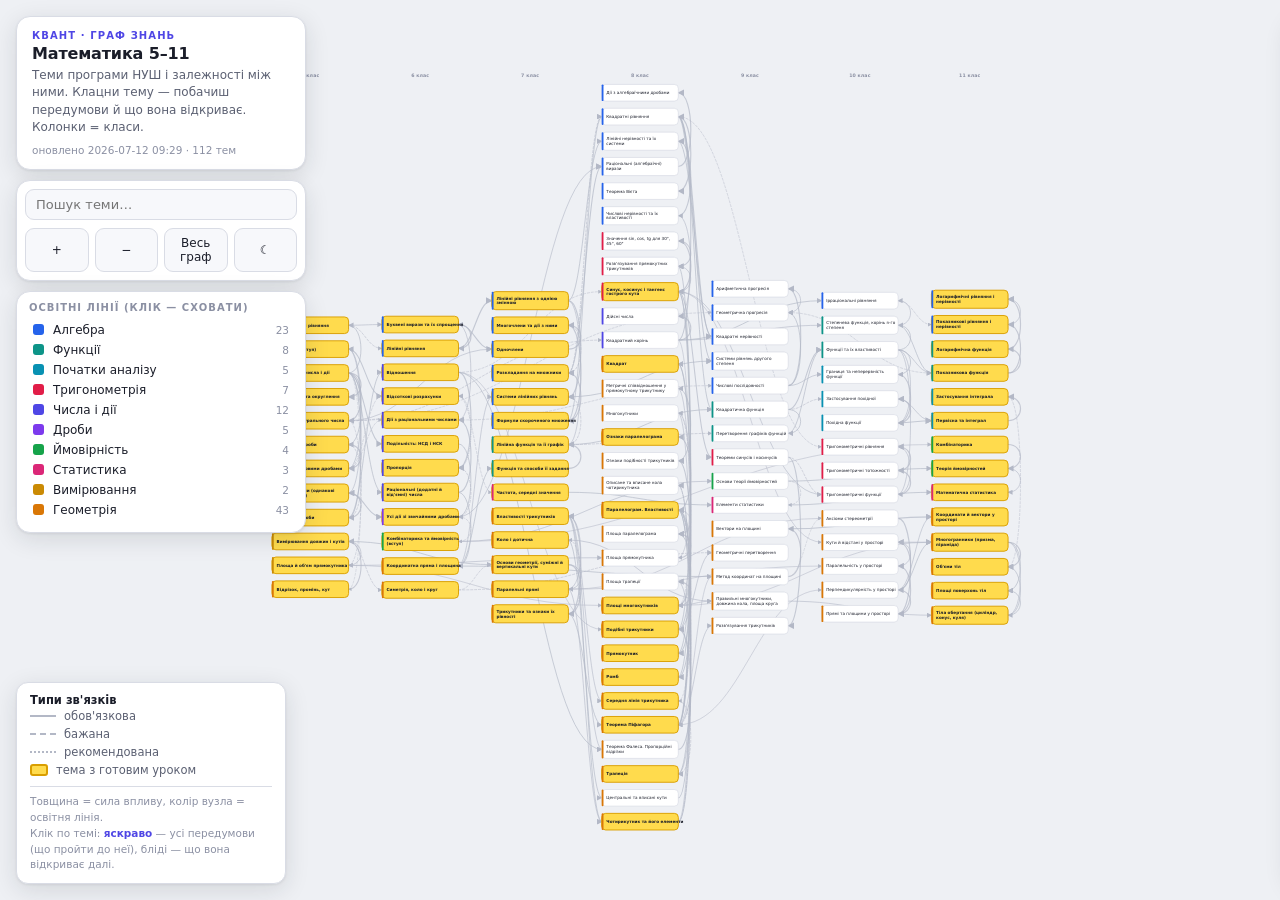
==== commit 8ea32127: "Урок 8.29 (тригонометрія): розширене пояснення sin/cos/tg Розгорнуто етап «Пояснення»: докладний вст" ====
--- a/math.html
+++ b/math.html
@@ -231,7 +231,7 @@
       <div class="eyebrow">Квант · Граф знань</div>
       <h1>Математика 5–11</h1>
       <p>Теми програми НУШ і залежності між ними. Клацни тему — побачиш передумови й що вона відкриває. Колонки = класи.</p>
-      <div class="buildtag">оновлено 2026-07-10 15:42 · 112 тем</div>
+      <div class="buildtag">оновлено 2026-07-12 09:29 · 112 тем</div>
     </div>
     <div class="card">
       <div class="searchrow"><input id="search" type="search" placeholder="Пошук теми…" autocomplete="off"></div>
@@ -280,7 +280,7 @@
 
 <script>
 const GRAPH = {"name":"Математика 5–11 (НУШ)","nodes":[{"id":"n5-natural","title":"Натуральні числа і дії","grade":5,"strand":"numbers","difficulty":1,"minutes":45,"threshold":0.8,"comp":["Виконує дії з натуральними числами"]},{"id":"n5-order-round","title":"Порівняння та округлення","grade":5,"strand":"numbers","difficulty":1,"minutes":40,"threshold":0.8,"comp":["Порівнює й округлює числа"]},{"id":"n5-powers-nat","title":"Степінь натурального числа","grade":5,"strand":"numbers","difficulty":2,"minutes":45,"threshold":0.8,"comp":["Підносить до степеня з натуральним показником"]},{"id":"n5-frac-common","title":"Звичайні дроби","grade":5,"strand":"fractions","difficulty":2,"minutes":50,"threshold":0.8,"comp":["Читає й записує звичайні дроби"]},{"id":"n5-frac-addsub-like","title":"Дії з дробами (однакові знаменники)","grade":5,"strand":"fractions","difficulty":2,"minutes":50,"threshold":0.8,"comp":["Додає й віднімає дроби з однаковими знаменниками"]},{"id":"n5-decimals","title":"Десяткові дроби","grade":5,"strand":"fractions","difficulty":2,"minutes":50,"threshold":0.8,"comp":["Читає й записує десяткові дроби"]},{"id":"n5-dec-ops","title":"Дії з десятковими дробами","grade":5,"strand":"fractions","difficulty":2,"minutes":55,"threshold":0.8,"comp":["Виконує дії з десятковими дробами"]},{"id":"n5-percent-intro","title":"Відсотки (вступ)","grade":5,"strand":"numbers","difficulty":2,"minutes":50,"threshold":0.8,"comp":["Знаходить відсоток від числа"]},{"id":"n5-geo-basic","title":"Відрізок, промінь, кут","grade":5,"strand":"geometry","difficulty":1,"minutes":45,"threshold":0.8,"comp":["Розрізняє й будує основні геометричні фігури"]},{"id":"n5-geo-measure","title":"Вимірювання довжин і кутів","grade":5,"strand":"measurement","difficulty":2,"minutes":45,"threshold":0.8,"comp":["Вимірює довжини й градусні міри кутів"]},{"id":"n5-area-rect","title":"Площа й об'єм прямокутника","grade":5,"strand":"measurement","difficulty":2,"minutes":50,"threshold":0.8,"comp":["Обчислює площу прямокутника й об'єм прямокутного паралелепіпеда"]},{"id":"n5-equations-simple","title":"Найпростіші рівняння","grade":5,"strand":"algebra","difficulty":2,"minutes":45,"threshold":0.8,"comp":["Розв'язує рівняння на основі залежностей між компонентами дій"]},{"id":"n6-divisibility","title":"Подільність: НСД і НСК","grade":6,"strand":"numbers","difficulty":3,"minutes":55,"threshold":0.8,"comp":["Знаходить НСД і НСК, застосовує ознаки подільності"]},{"id":"n6-frac-ops-full","title":"Усі дії зі звичайними дробами","grade":6,"strand":"fractions","difficulty":3,"minutes":60,"threshold":0.8,"comp":["Виконує всі дії зі звичайними дробами"]},{"id":"n6-ratio","title":"Відношення","grade":6,"strand":"numbers","difficulty":3,"minutes":45,"threshold":0.8,"comp":["Розуміє відношення двох чисел"]},{"id":"n6-proportion","title":"Пропорція","grade":6,"strand":"numbers","difficulty":3,"minutes":55,"threshold":0.8,"comp":["Розв'язує пропорції"]},{"id":"n6-percent","title":"Відсоткові розрахунки","grade":6,"strand":"numbers","difficulty":3,"minutes":55,"threshold":0.8,"comp":["Розв'язує задачі на відсотки"]},{"id":"n6-rational-neg","title":"Раціональні (додатні й від'ємні) числа","grade":6,"strand":"numbers","difficulty":3,"minutes":50,"threshold":0.8,"comp":["Розуміє від'ємні числа й модуль"]},{"id":"n6-rational-ops","title":"Дії з раціональними числами","grade":6,"strand":"numbers","difficulty":3,"minutes":55,"threshold":0.8,"comp":["Виконує дії з раціональними числами"]},{"id":"n6-coordinate","title":"Координатна пряма і площина","grade":6,"strand":"geometry","difficulty":2,"minutes":45,"threshold":0.8,"comp":["Позначає точки за координатами"]},{"id":"n6-expr-intro","title":"Буквені вирази та їх спрощення","grade":6,"strand":"algebra","difficulty":3,"minutes":50,"threshold":0.8,"comp":["Спрощує буквені вирази"]},{"id":"n6-linear-eq","title":"Лінійні рівняння","grade":6,"strand":"algebra","difficulty":3,"minutes":55,"threshold":0.8,"comp":["Розв'язує лінійні рівняння"]},{"id":"n6-geo-symmetry","title":"Симетрія, коло і круг","grade":6,"strand":"geometry","difficulty":2,"minutes":45,"threshold":0.8,"comp":["Будує симетричні фігури, розуміє коло і круг"]},{"id":"n6-prob-intro","title":"Комбінаторика та ймовірність (вступ)","grade":6,"strand":"probability","difficulty":2,"minutes":45,"threshold":0.8,"comp":["Розв'язує найпростіші комбінаторні задачі"]},{"id":"a7-monomials","title":"Одночлени","grade":7,"strand":"algebra","difficulty":3,"minutes":50,"threshold":0.8,"comp":["Виконує дії з одночленами"]},{"id":"a7-polynomials","title":"Многочлени та дії з ними","grade":7,"strand":"algebra","difficulty":3,"minutes":60,"threshold":0.8,"comp":["Додає, віднімає й множить многочлени"]},{"id":"a7-formulas","title":"Формули скороченого множення","grade":7,"strand":"algebra","difficulty":4,"minutes":60,"threshold":0.8,"comp":["Застосовує формули скороченого множення"]},{"id":"a7-factoring","title":"Розкладання на множники","grade":7,"strand":"algebra","difficulty":4,"minutes":60,"threshold":0.8,"comp":["Розкладає многочлен на множники"]},{"id":"a7-linear-eq","title":"Лінійні рівняння з однією змінною","grade":7,"strand":"algebra","difficulty":3,"minutes":50,"threshold":0.8,"comp":["Розв'язує лінійні рівняння з однією змінною"]},{"id":"a7-linear-systems","title":"Системи лінійних рівнянь","grade":7,"strand":"algebra","difficulty":4,"minutes":65,"threshold":0.8,"comp":["Розв'язує системи двох лінійних рівнянь"]},{"id":"a7-func-intro","title":"Функція та способи її задання","grade":7,"strand":"functions","difficulty":3,"minutes":50,"threshold":0.8,"comp":["Розуміє поняття функції, області визначення й значень"]},{"id":"a7-linear-func","title":"Лінійна функція та її графік","grade":7,"strand":"functions","difficulty":3,"minutes":55,"threshold":0.8,"comp":["Будує й досліджує графік лінійної функції"]},{"id":"a7-stat-intro","title":"Частота, середні значення","grade":7,"strand":"data","difficulty":2,"minutes":45,"threshold":0.8,"comp":["Обчислює частоту й середнє арифметичне"]},{"id":"g7-basics","title":"Основи геометрії, суміжні й вертикальні кути","grade":7,"strand":"geometry","difficulty":3,"minutes":50,"threshold":0.8,"comp":["Застосовує властивості кутів"]},{"id":"g7-triangles","title":"Трикутники та ознаки їх рівності","grade":7,"strand":"geometry","difficulty":3,"minutes":60,"threshold":0.8,"comp":["Доводить рівність трикутників"]},{"id":"g7-parallel","title":"Паралельні прямі","grade":7,"strand":"geometry","difficulty":3,"minutes":50,"threshold":0.8,"comp":["Застосовує ознаки й властивості паралельних прямих"]},{"id":"g7-triangle-props","title":"Властивості трикутників","grade":7,"strand":"geometry","difficulty":3,"minutes":55,"threshold":0.8,"comp":["Застосовує суму кутів і нерівність трикутника"]},{"id":"g7-circle7","title":"Коло і дотична","grade":7,"strand":"geometry","difficulty":3,"minutes":50,"threshold":0.8,"comp":["Застосовує властивості кола й дотичної"]},{"id":"a8-rational-expr","title":"Раціональні (алгебраїчні) вирази","grade":8,"strand":"algebra","difficulty":4,"minutes":60,"threshold":0.8,"comp":["Перетворює алгебраїчні дроби"]},{"id":"a8-rational-ops","title":"Дії з алгебраїчними дробами","grade":8,"strand":"algebra","difficulty":4,"minutes":65,"threshold":0.8,"comp":["Виконує дії з алгебраїчними дробами"]},{"id":"a8-roots","title":"Квадратний корінь","grade":8,"strand":"numbers","difficulty":4,"minutes":55,"threshold":0.8,"comp":["Обчислює й перетворює квадратні корені"]},{"id":"a8-real-numbers","title":"Дійсні числа","grade":8,"strand":"numbers","difficulty":3,"minutes":45,"threshold":0.8,"comp":["Розуміє множину дійсних чисел"]},{"id":"a8-quadratic-eq","title":"Квадратні рівняння","grade":8,"strand":"algebra","difficulty":4,"minutes":65,"threshold":0.8,"comp":["Розв'язує квадратні рівняння"]},{"id":"a8-vieta","title":"Теорема Вієта","grade":8,"strand":"algebra","difficulty":4,"minutes":45,"threshold":0.8,"comp":["Застосовує теорему Вієта"]},{"id":"a8-inequalities","title":"Числові нерівності та їх властивості","grade":8,"strand":"algebra","difficulty":3,"minutes":50,"threshold":0.8,"comp":["Застосовує властивості числових нерівностей"]},{"id":"a8-linear-ineq","title":"Лінійні нерівності та їх системи","grade":8,"strand":"algebra","difficulty":4,"minutes":60,"threshold":0.8,"comp":["Розв'язує лінійні нерівності та системи"]},{"id":"g8-quadrilaterals","title":"Чотирикутник та його елементи","grade":8,"strand":"geometry","difficulty":3,"minutes":50,"threshold":0.8,"comp":["Класифікує чотирикутники"]},{"id":"g8-parallelogram","title":"Паралелограм. Властивості","grade":8,"strand":"geometry","difficulty":3,"minutes":60,"threshold":0.8,"comp":["Застосовує властивості паралелограма, ромба, прямокутника"]},{"id":"g8-thales-similar","title":"Подібні трикутники","grade":8,"strand":"geometry","difficulty":4,"minutes":65,"threshold":0.8,"comp":["Застосовує подібність трикутників"]},{"id":"g8-pythagoras","title":"Теорема Піфагора","grade":8,"strand":"geometry","difficulty":4,"minutes":55,"threshold":0.8,"comp":["Застосовує теорему Піфагора"]},{"id":"g8-trig-right","title":"Синус, косинус і тангенс гострого кута","grade":8,"strand":"trigonometry","difficulty":4,"minutes":60,"threshold":0.8,"comp":["Використовує синус, косинус, тангенс гострого кута"]},{"id":"g8-area-poly","title":"Площі многокутників","grade":8,"strand":"geometry","difficulty":3,"minutes":55,"threshold":0.8,"comp":["Обчислює площі трикутників і чотирикутників"]},{"id":"a9-quadratic-ineq","title":"Квадратні нерівності","grade":9,"strand":"algebra","difficulty":4,"minutes":60,"threshold":0.8,"comp":["Розв'язує квадратні нерівності"]},{"id":"a9-quadratic-func","title":"Квадратична функція","grade":9,"strand":"functions","difficulty":4,"minutes":65,"threshold":0.8,"comp":["Будує й досліджує параболу"]},{"id":"a9-func-transform","title":"Перетворення графіків функцій","grade":9,"strand":"functions","difficulty":4,"minutes":55,"threshold":0.8,"comp":["Виконує перетворення графіків"]},{"id":"a9-systems-nonlinear","title":"Системи рівнянь другого степеня","grade":9,"strand":"algebra","difficulty":4,"minutes":65,"threshold":0.8,"comp":["Розв'язує системи нелінійних рівнянь"]},{"id":"a9-sequences","title":"Числові послідовності","grade":9,"strand":"algebra","difficulty":3,"minutes":50,"threshold":0.8,"comp":["Задає й досліджує послідовності"]},{"id":"a9-arith-prog","title":"Арифметична прогресія","grade":9,"strand":"algebra","difficulty":4,"minutes":55,"threshold":0.8,"comp":["Застосовує формули арифметичної прогресії"]},{"id":"a9-geo-prog","title":"Геометрична прогресія","grade":9,"strand":"algebra","difficulty":4,"minutes":55,"threshold":0.8,"comp":["Застосовує формули геометричної прогресії"]},{"id":"a9-prob","title":"Основи теорії ймовірностей","grade":9,"strand":"probability","difficulty":3,"minutes":50,"threshold":0.8,"comp":["Обчислює ймовірність випадкової події"]},{"id":"a9-stat","title":"Елементи статистики","grade":9,"strand":"data","difficulty":3,"minutes":45,"threshold":0.8,"comp":["Опрацьовує статистичні дані"]},{"id":"g9-trig-any","title":"Теореми синусів і косинусів","grade":9,"strand":"trigonometry","difficulty":4,"minutes":60,"threshold":0.8,"comp":["Застосовує теореми синусів і косинусів"]},{"id":"g9-solving-triangles","title":"Розв'язування трикутників","grade":9,"strand":"geometry","difficulty":4,"minutes":60,"threshold":0.8,"comp":["Розв'язує довільні трикутники"]},{"id":"g9-coordinates","title":"Метод координат на площині","grade":9,"strand":"geometry","difficulty":3,"minutes":55,"threshold":0.8,"comp":["Застосовує формули відстані й рівняння прямої/кола"]},{"id":"g9-vectors","title":"Вектори на площині","grade":9,"strand":"geometry","difficulty":4,"minutes":60,"threshold":0.8,"comp":["Виконує дії з векторами"]},{"id":"g9-circle-poly","title":"Правильні многокутники, довжина кола, площа круга","grade":9,"strand":"geometry","difficulty":3,"minutes":55,"threshold":0.8,"comp":["Обчислює довжину кола й площу круга"]},{"id":"g9-transformations","title":"Геометричні перетворення","grade":9,"strand":"geometry","difficulty":3,"minutes":50,"threshold":0.8,"comp":["Виконує рухи й перетворення подібності"]},{"id":"a10-f